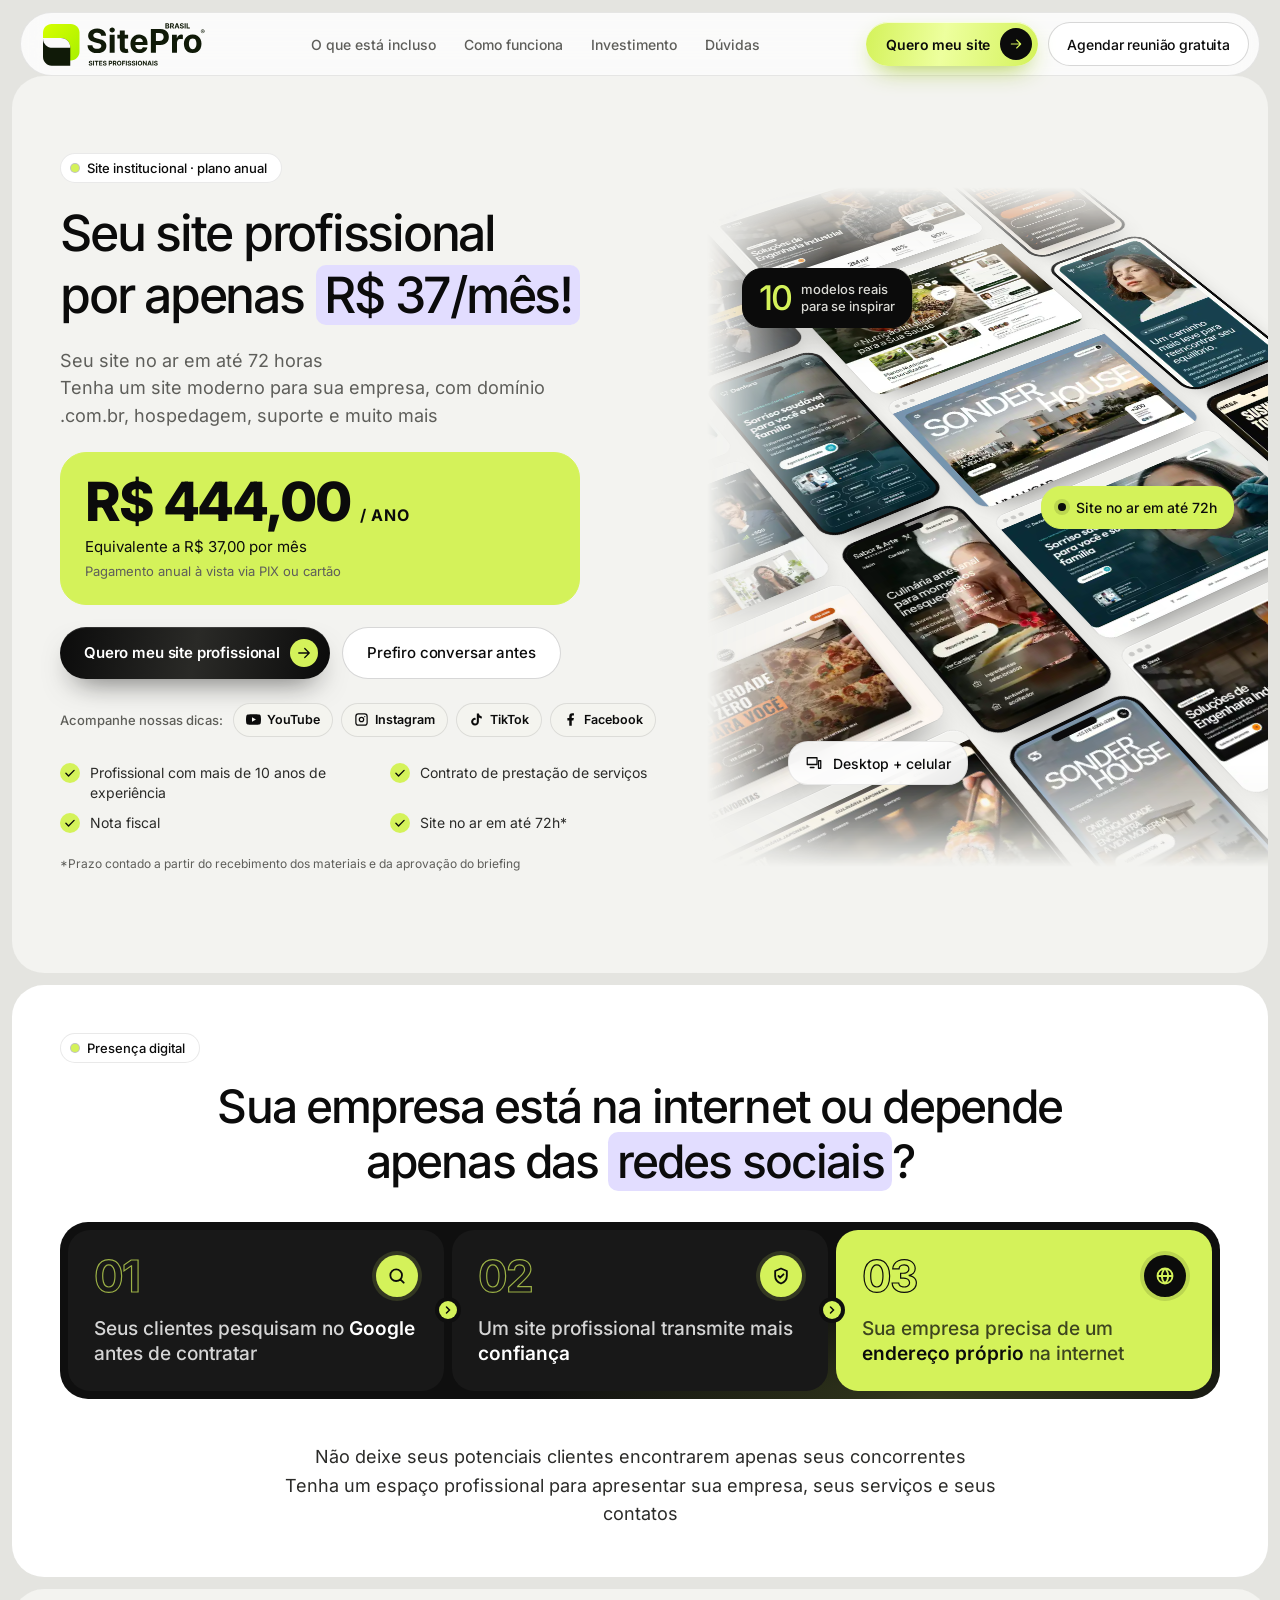
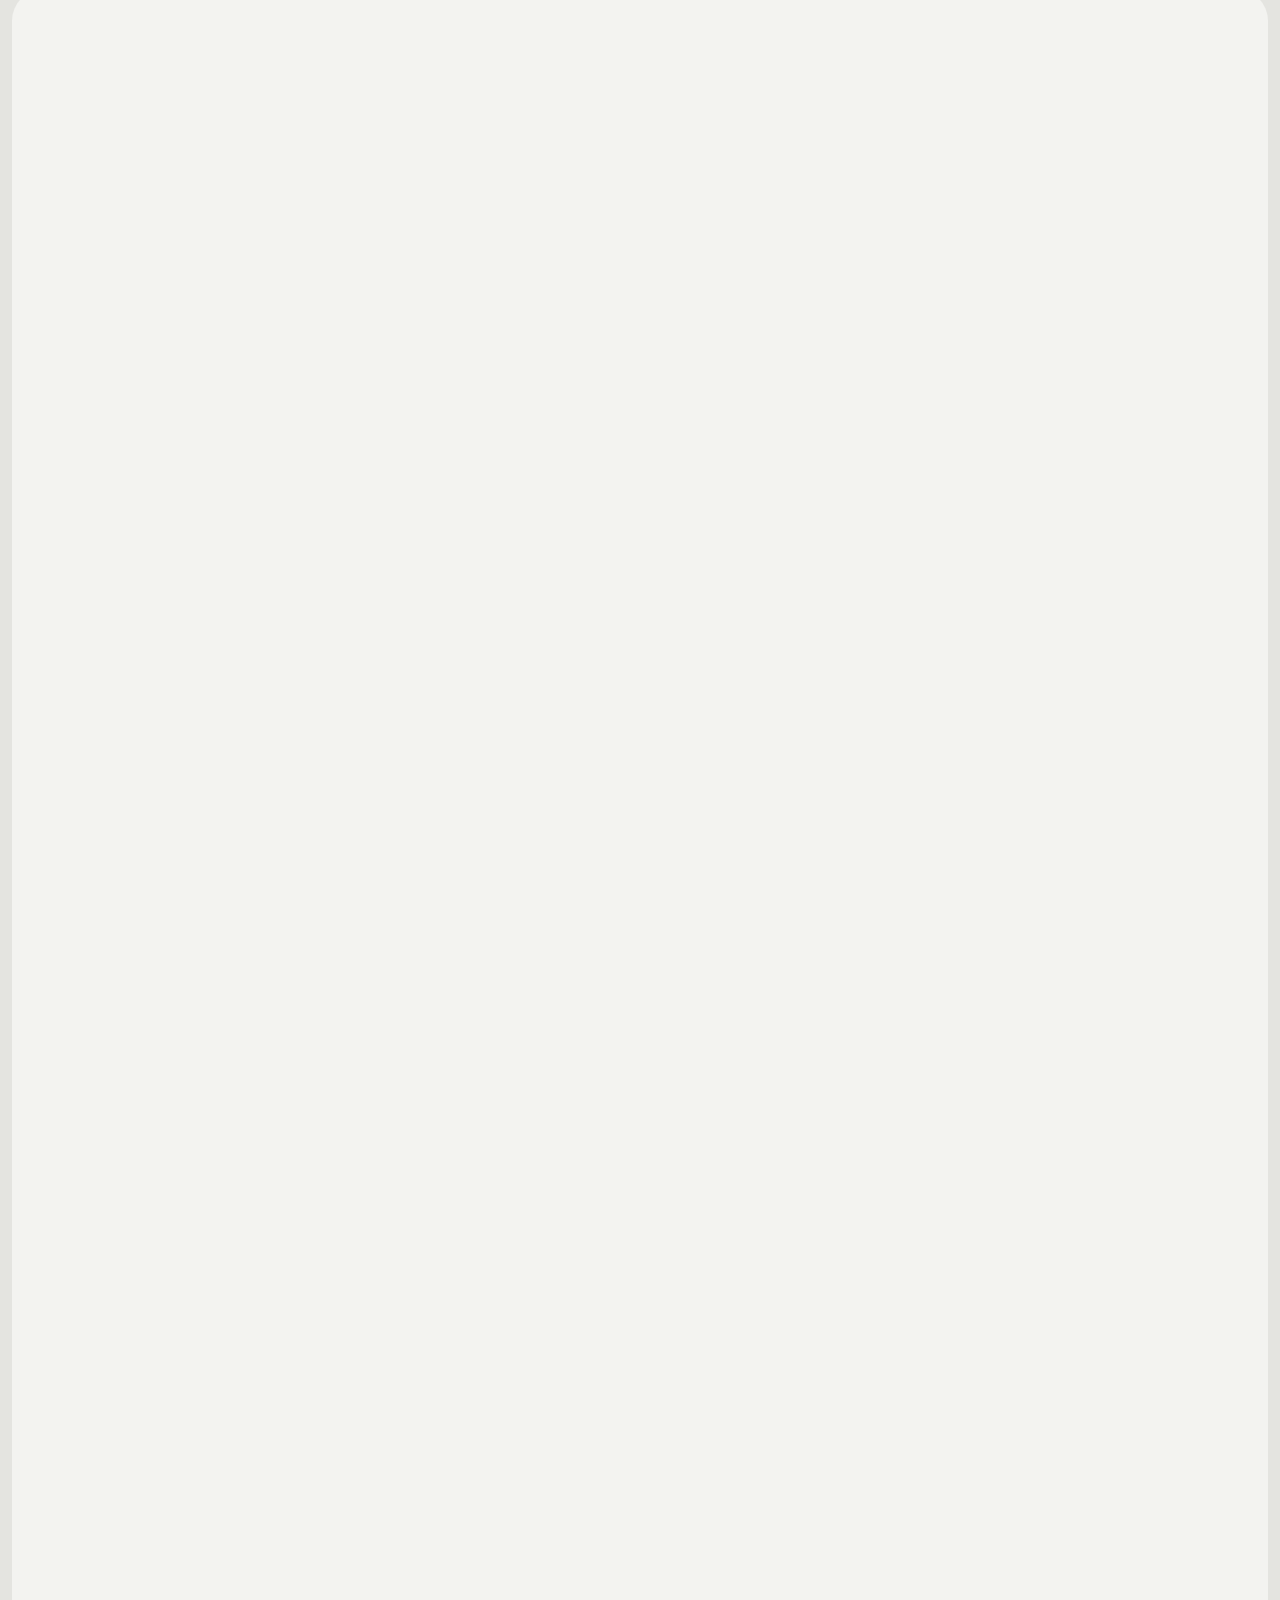
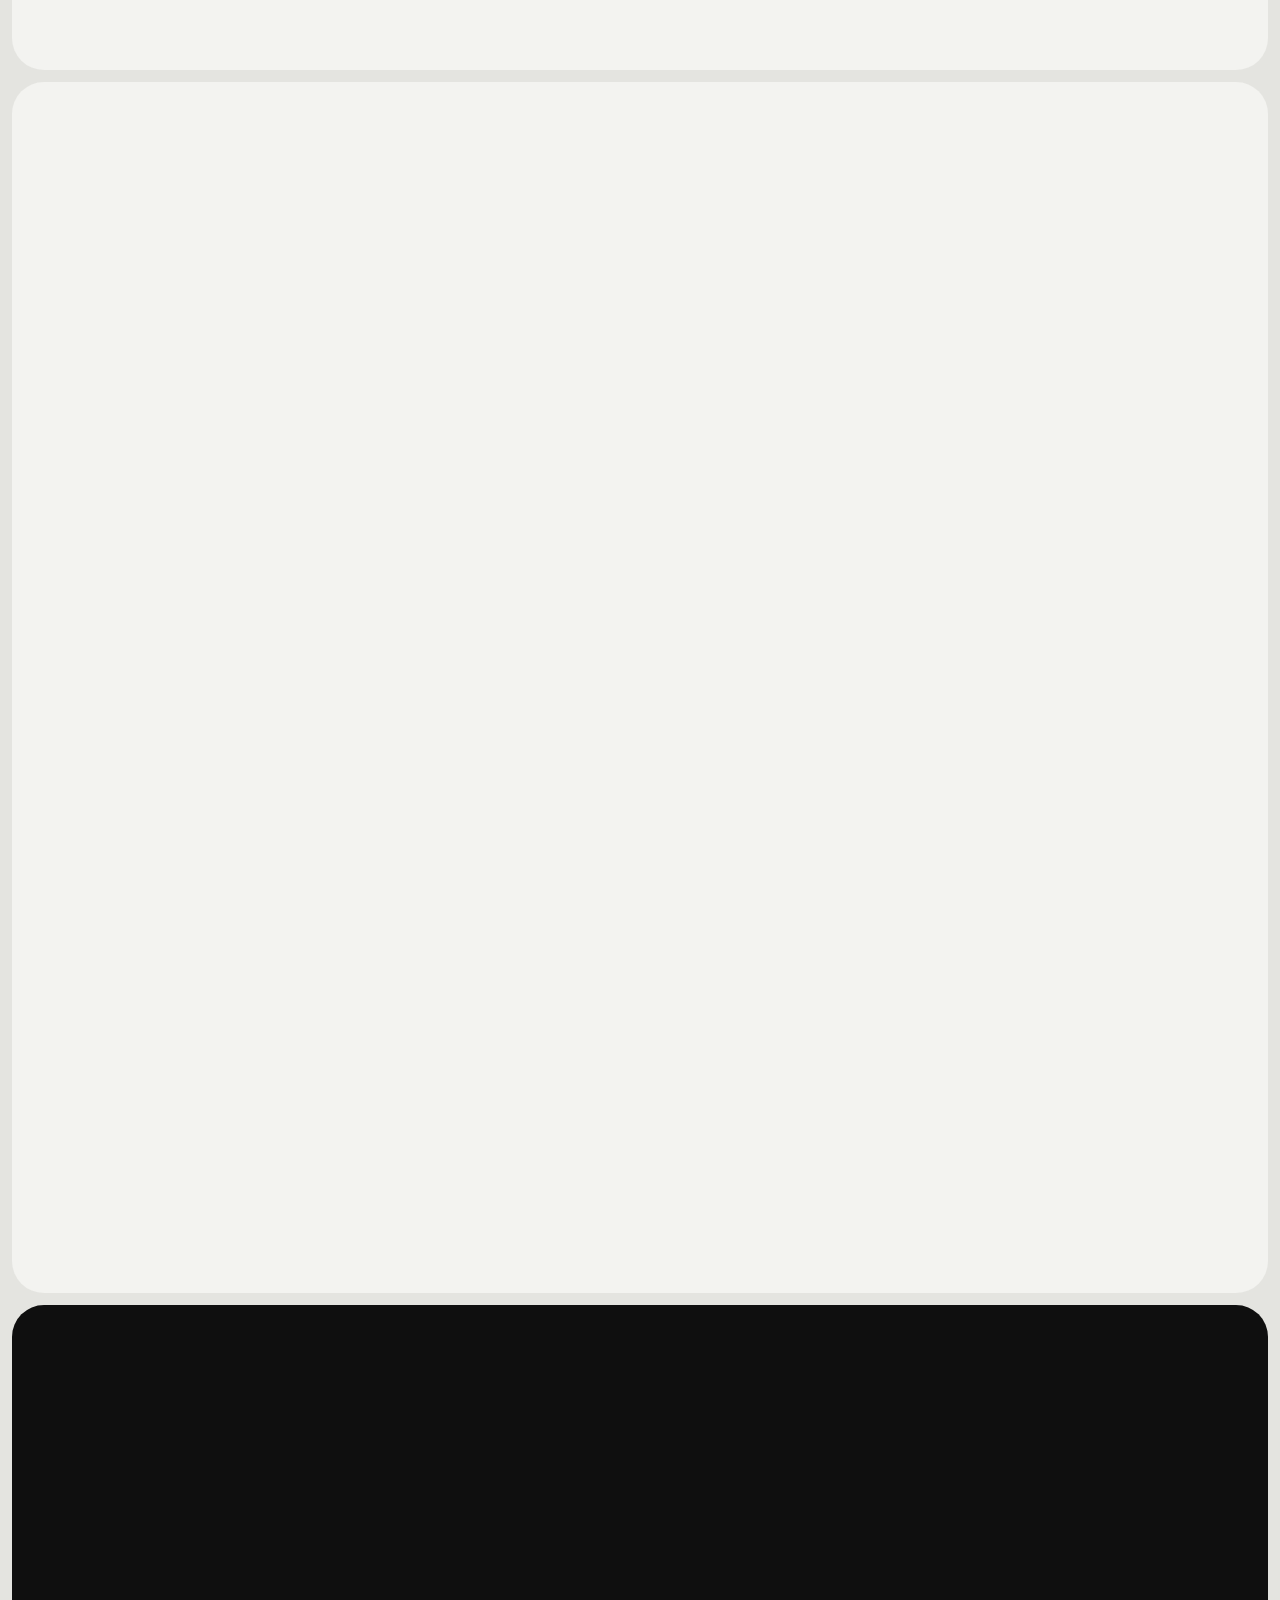
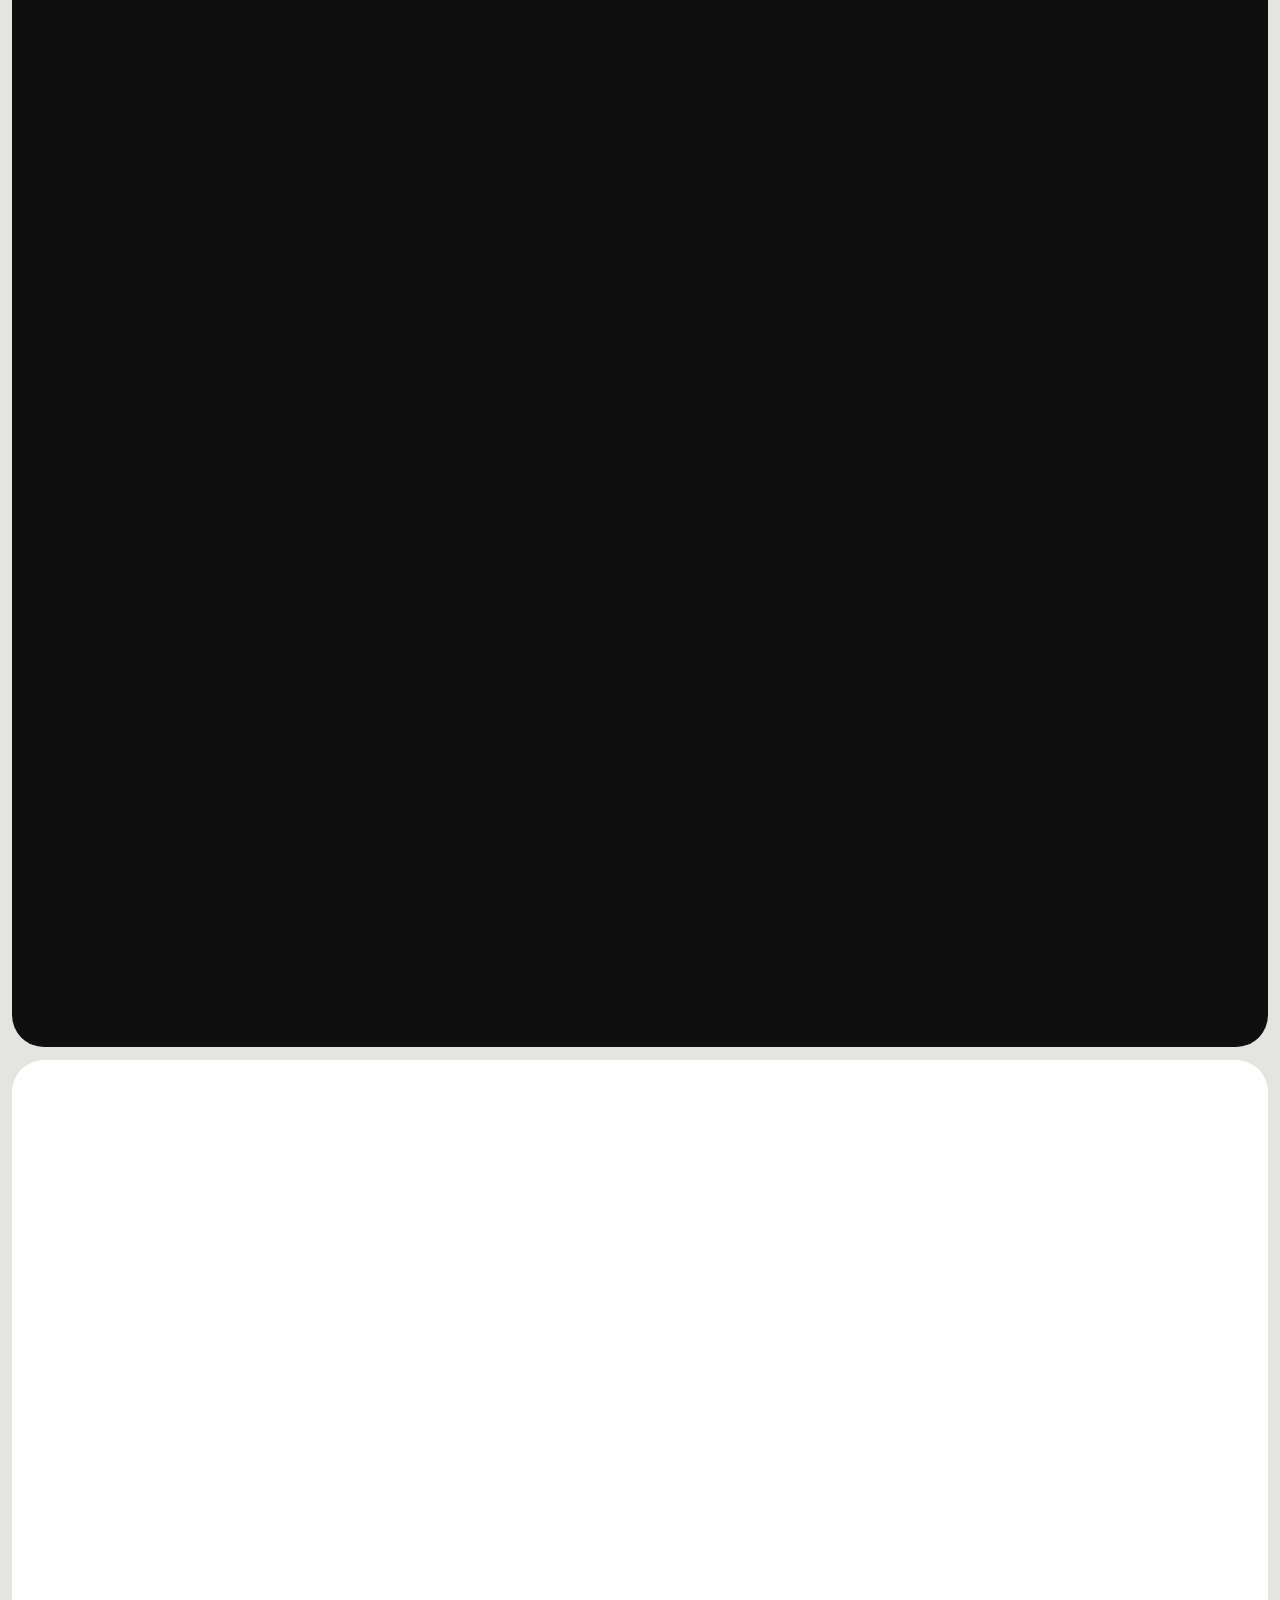
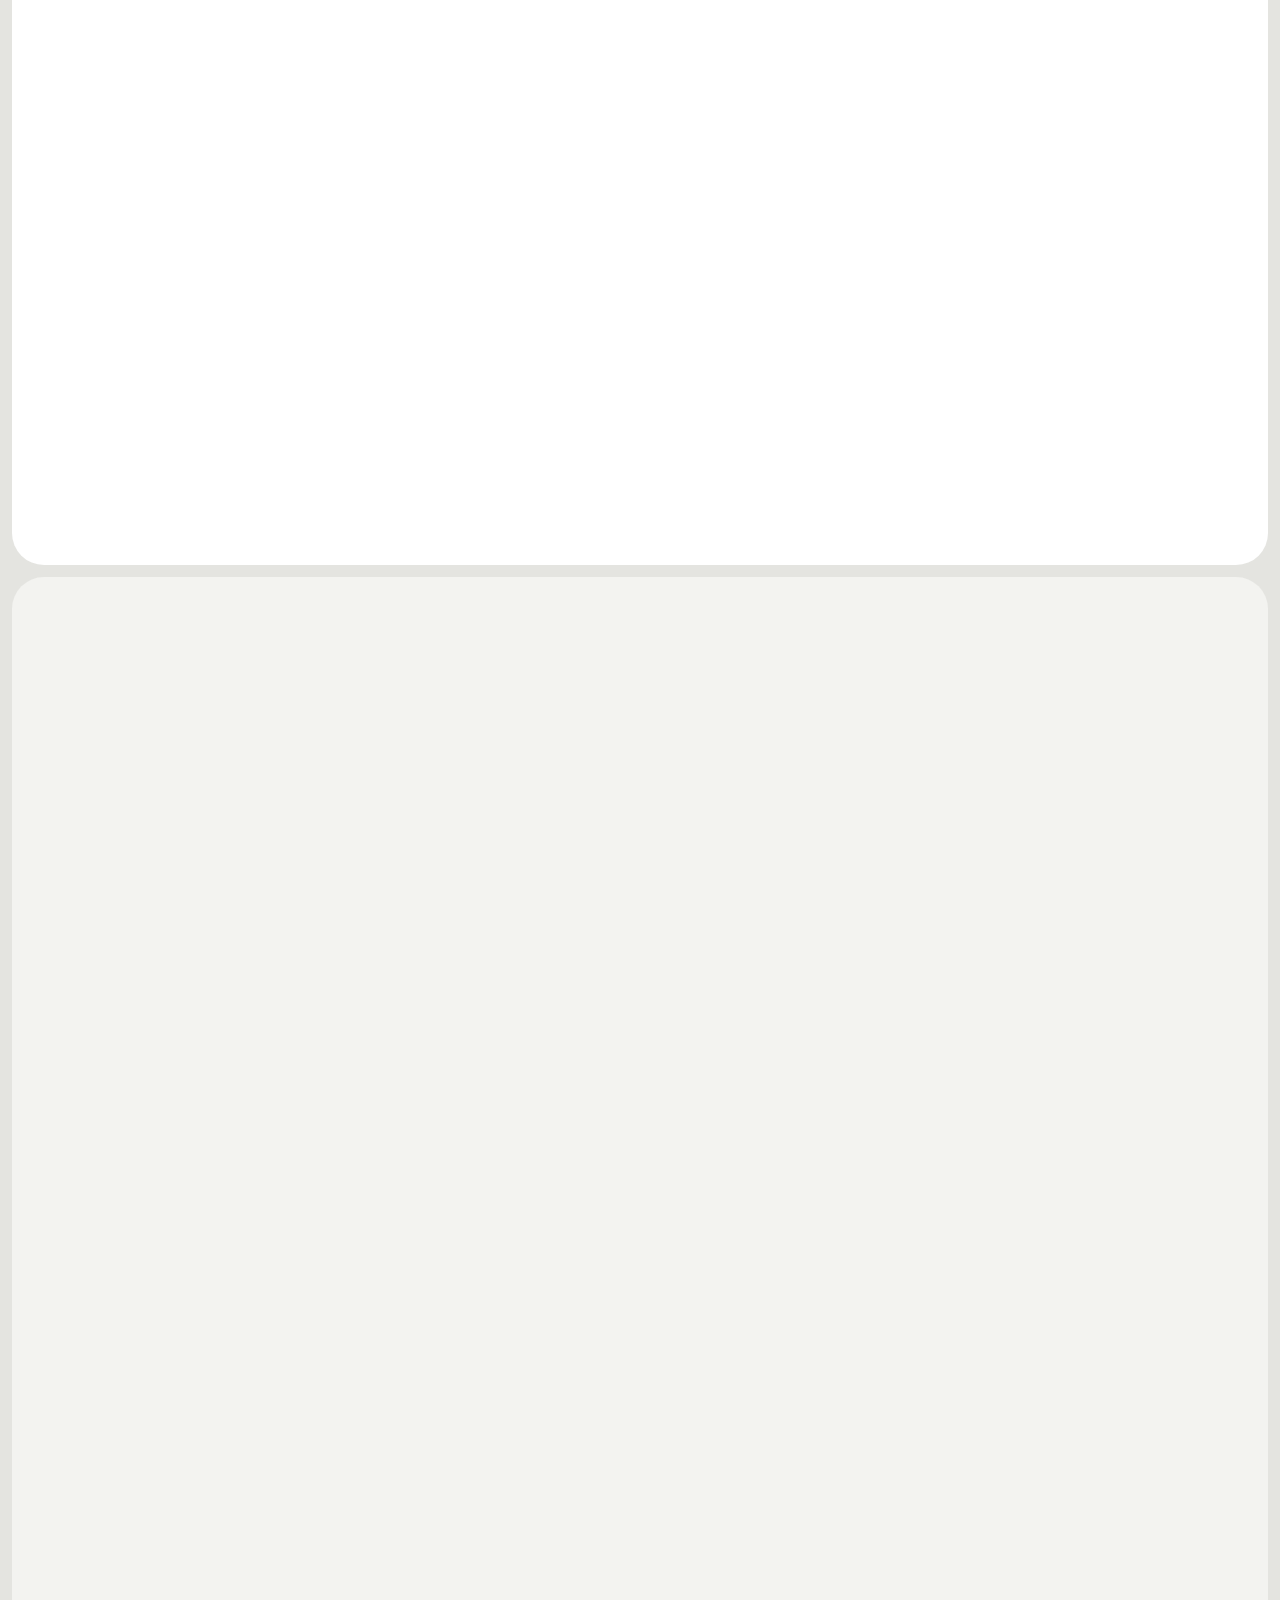
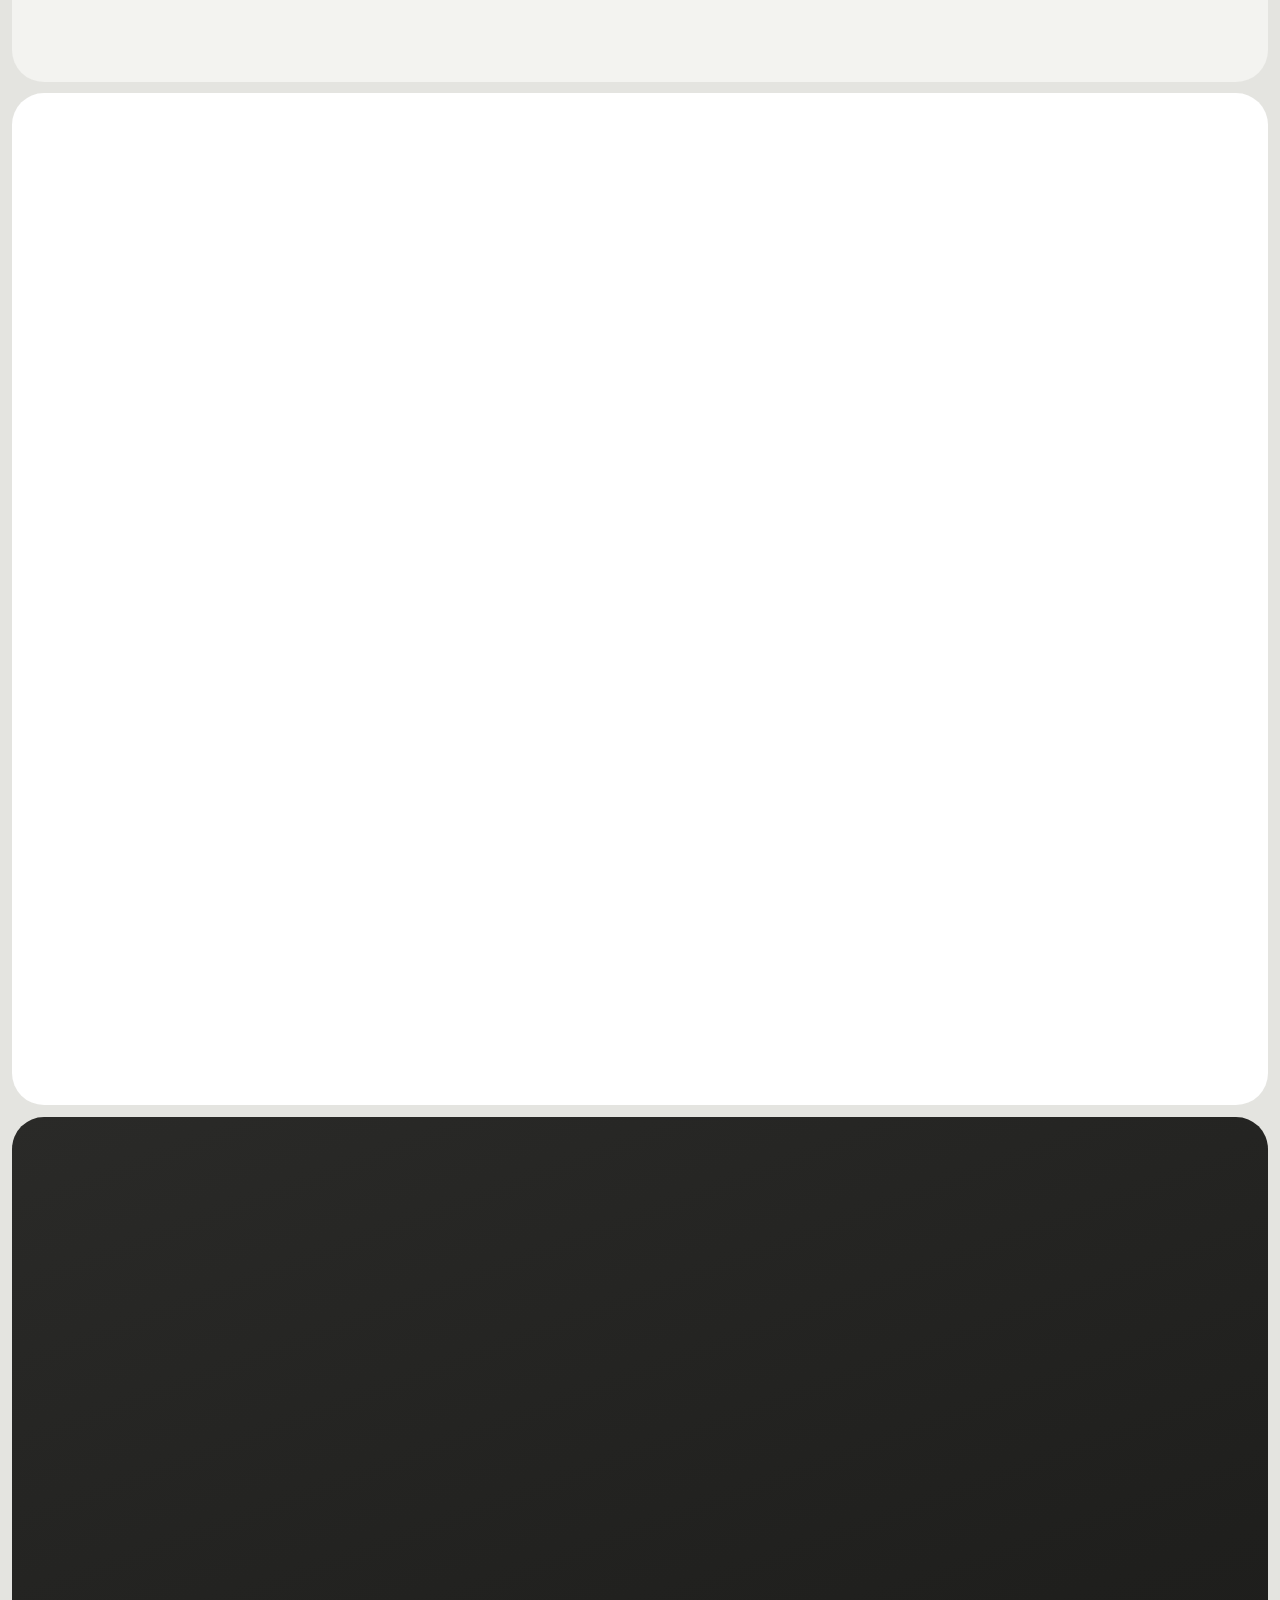
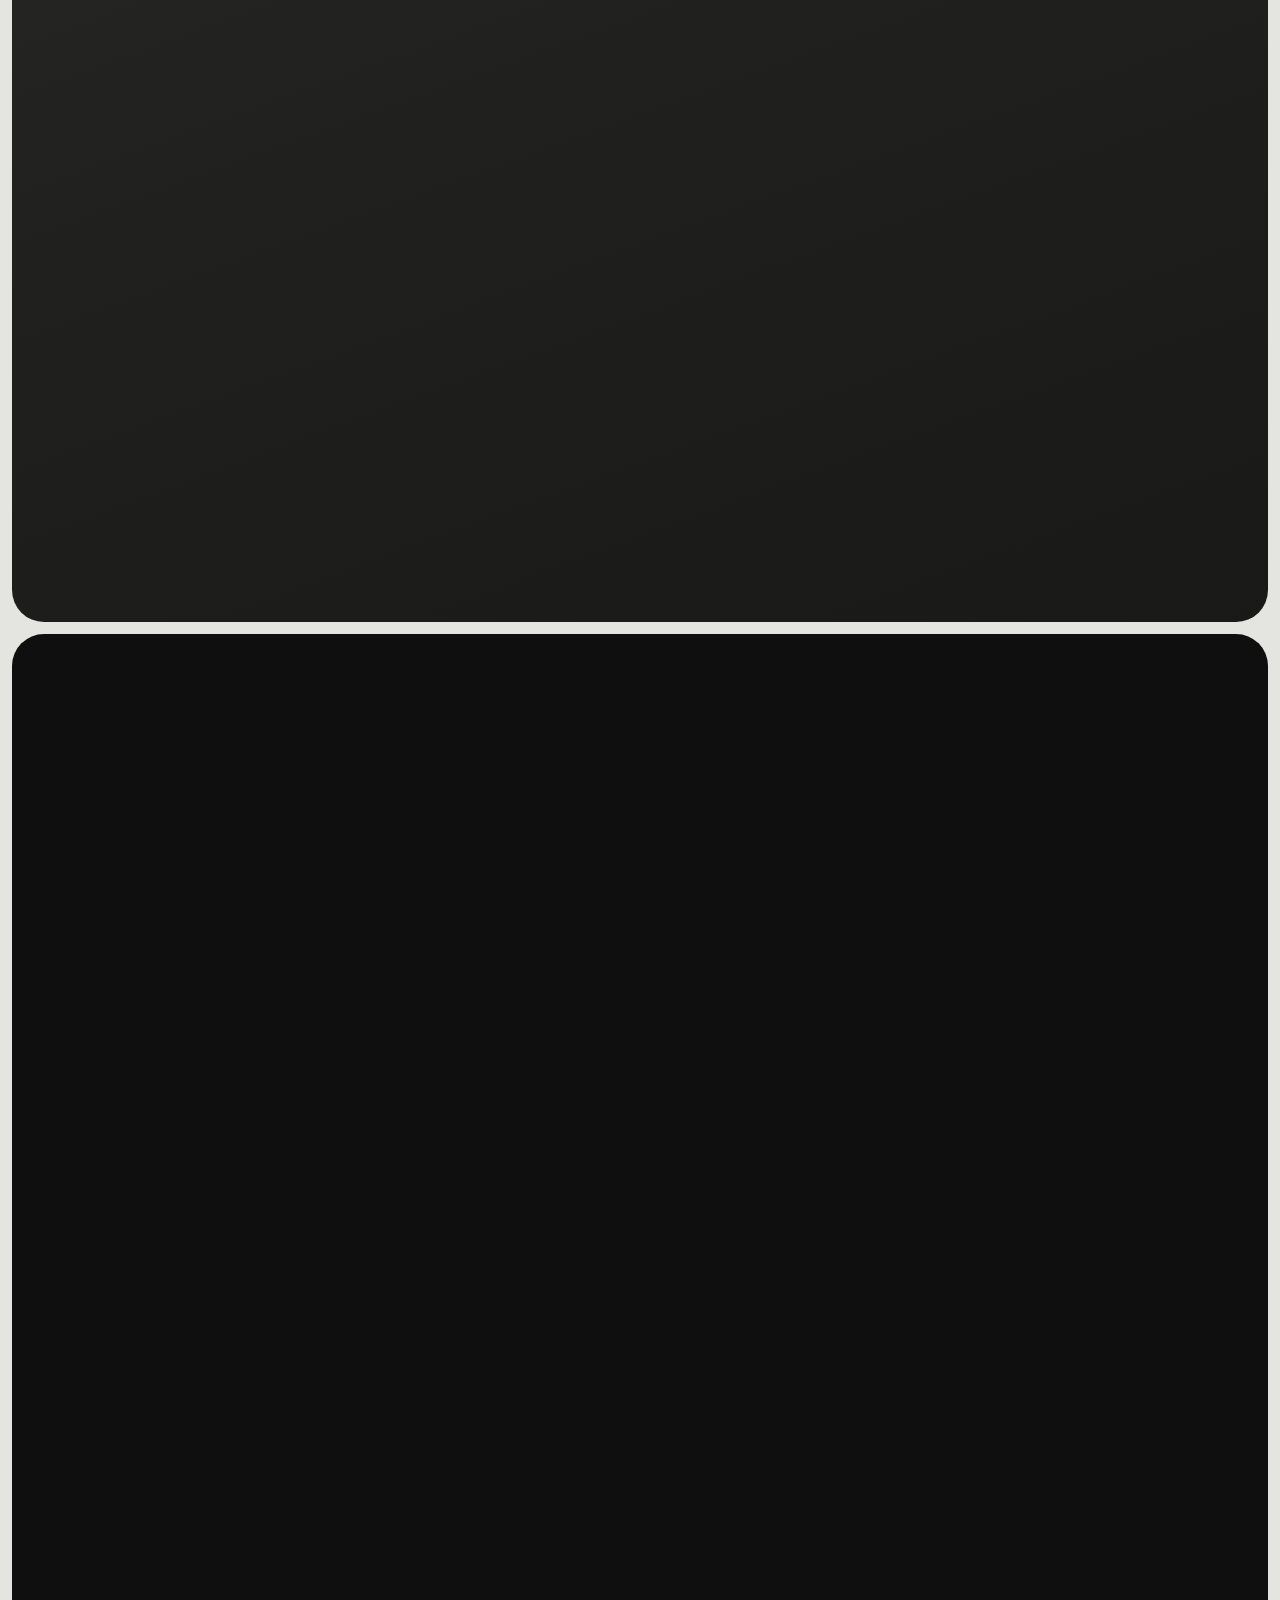
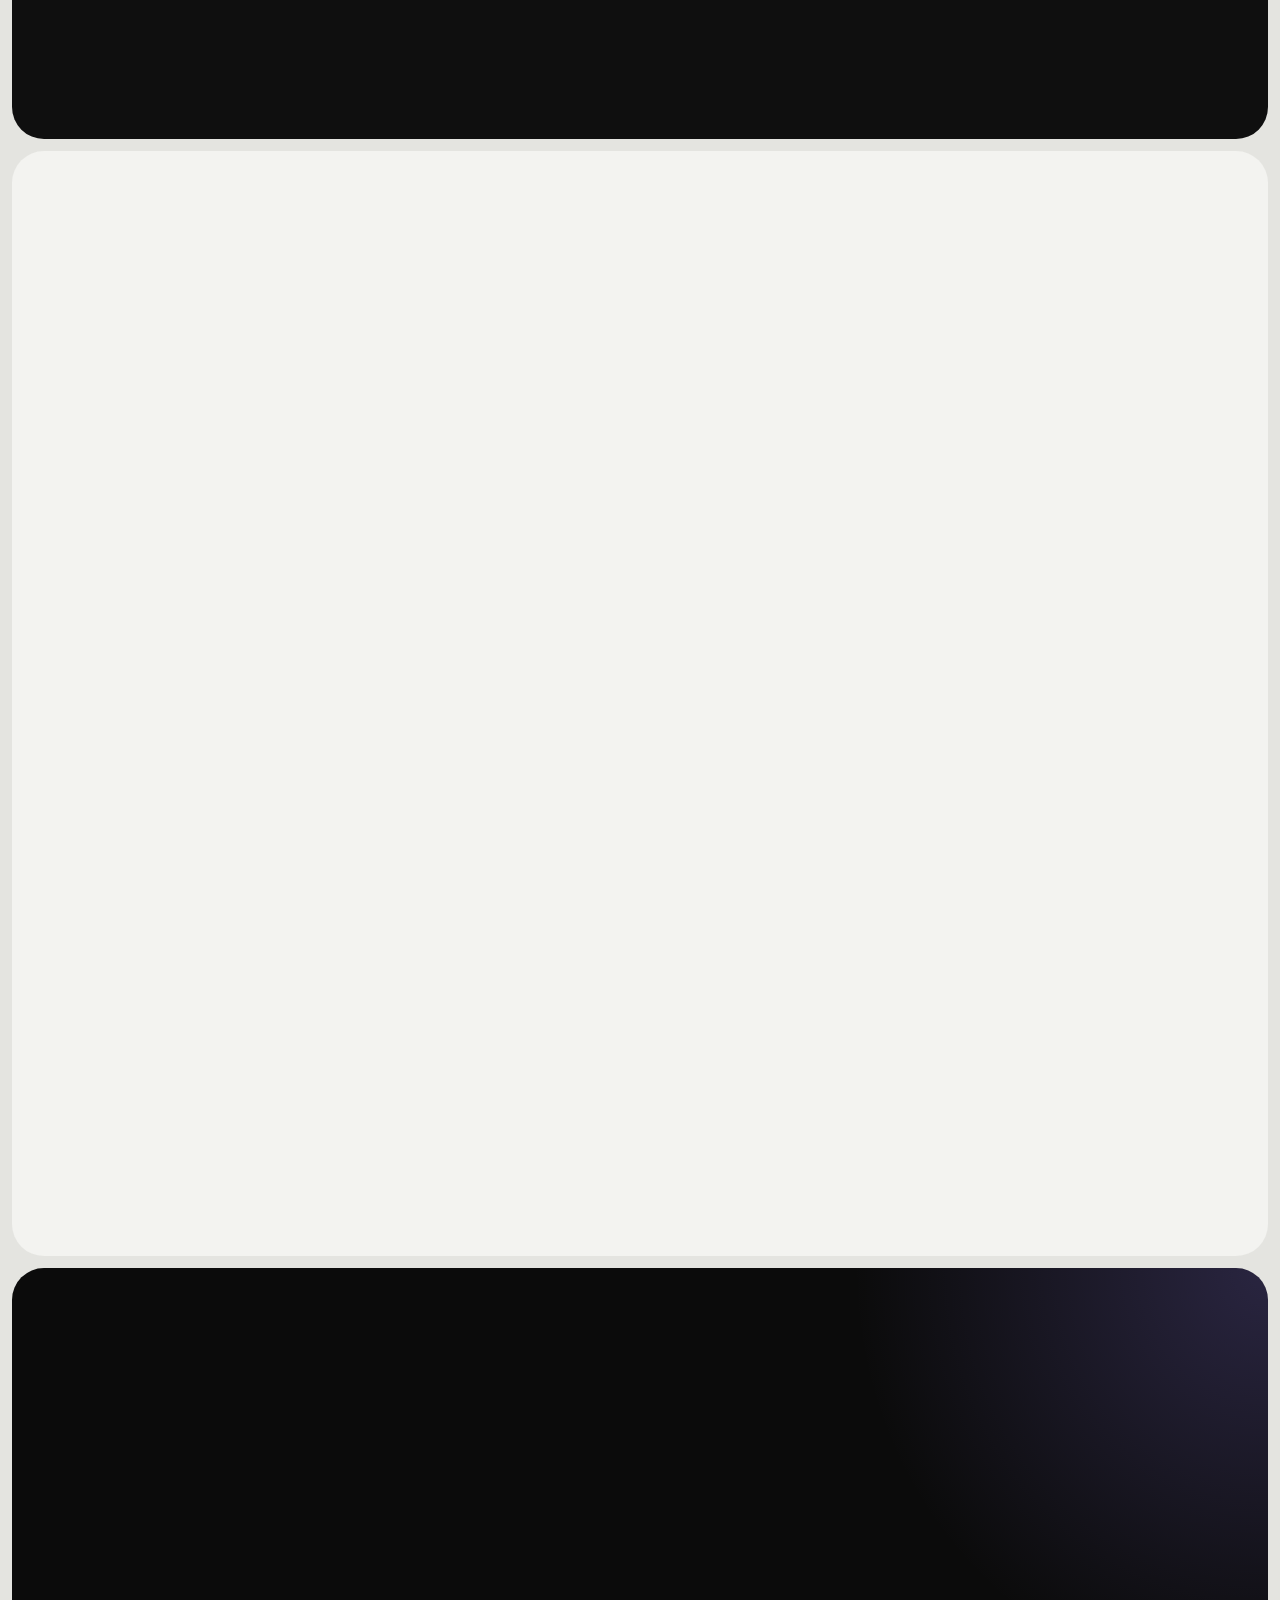
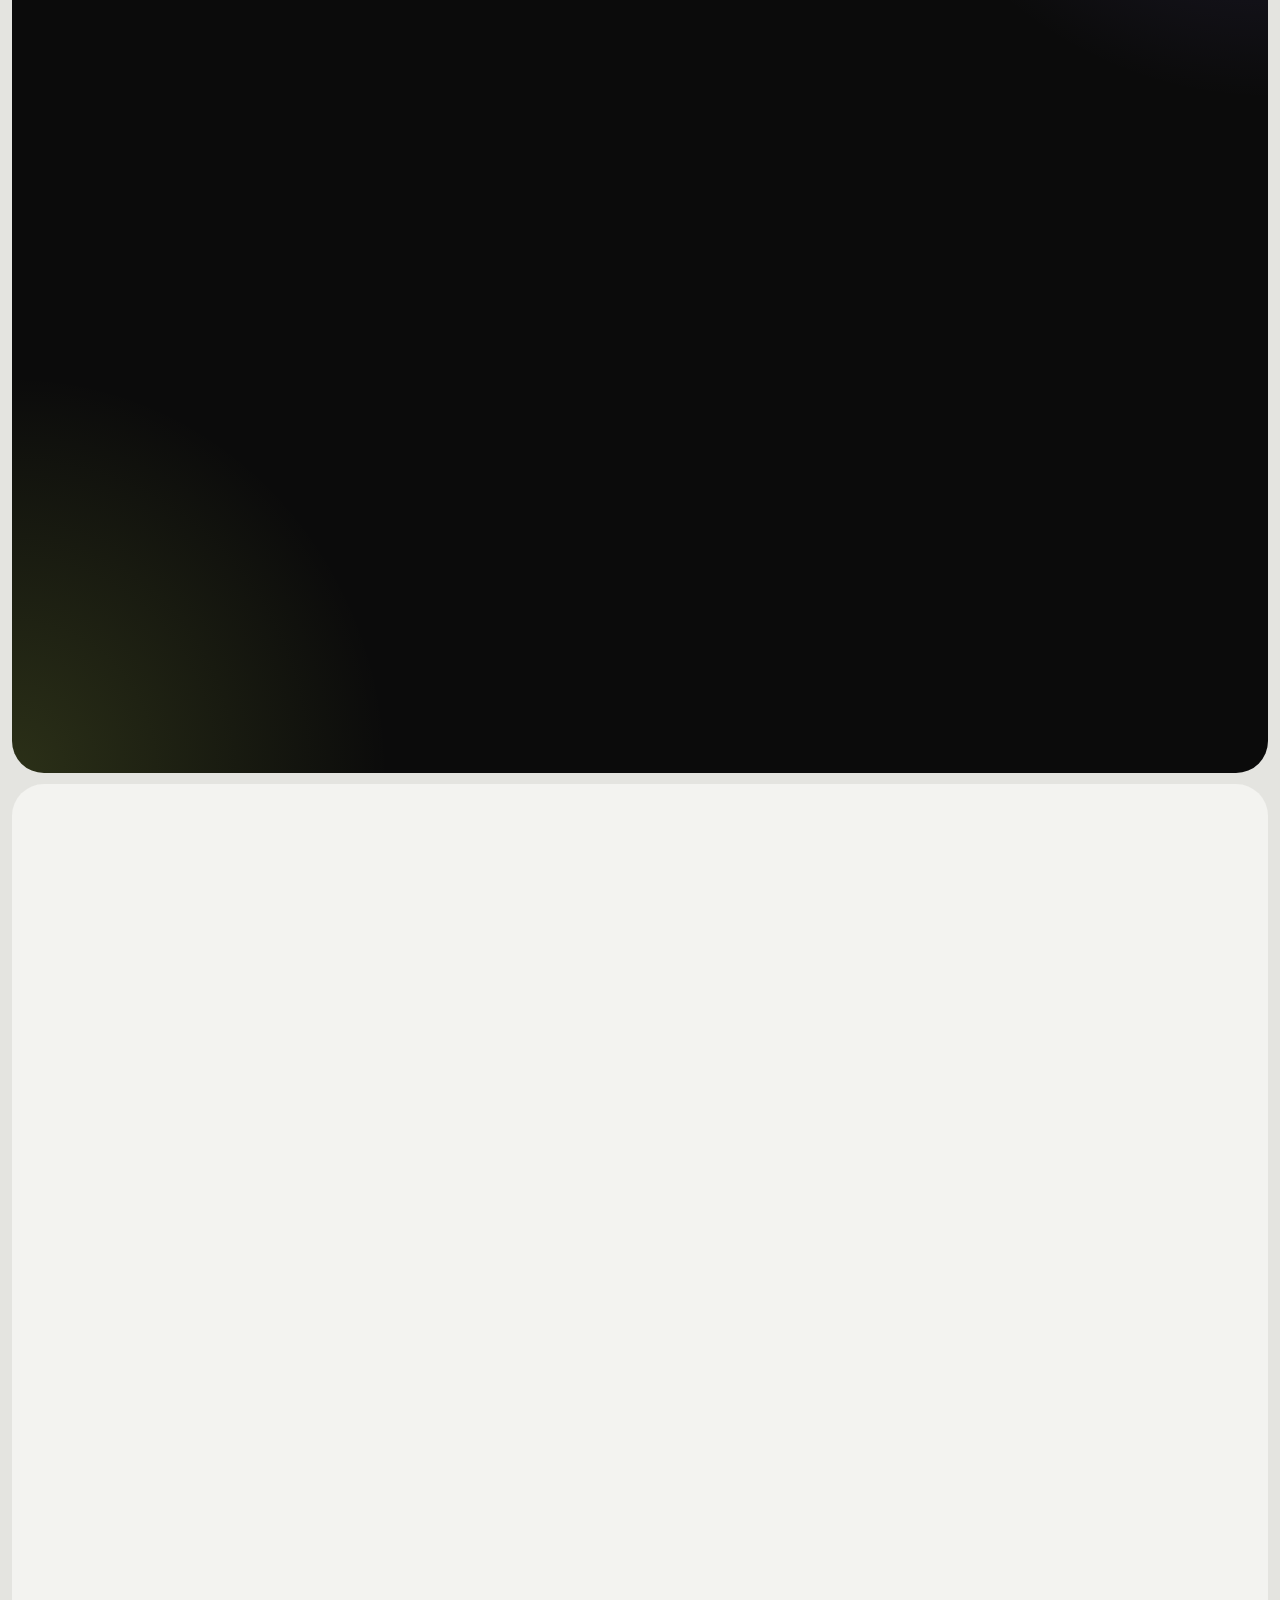
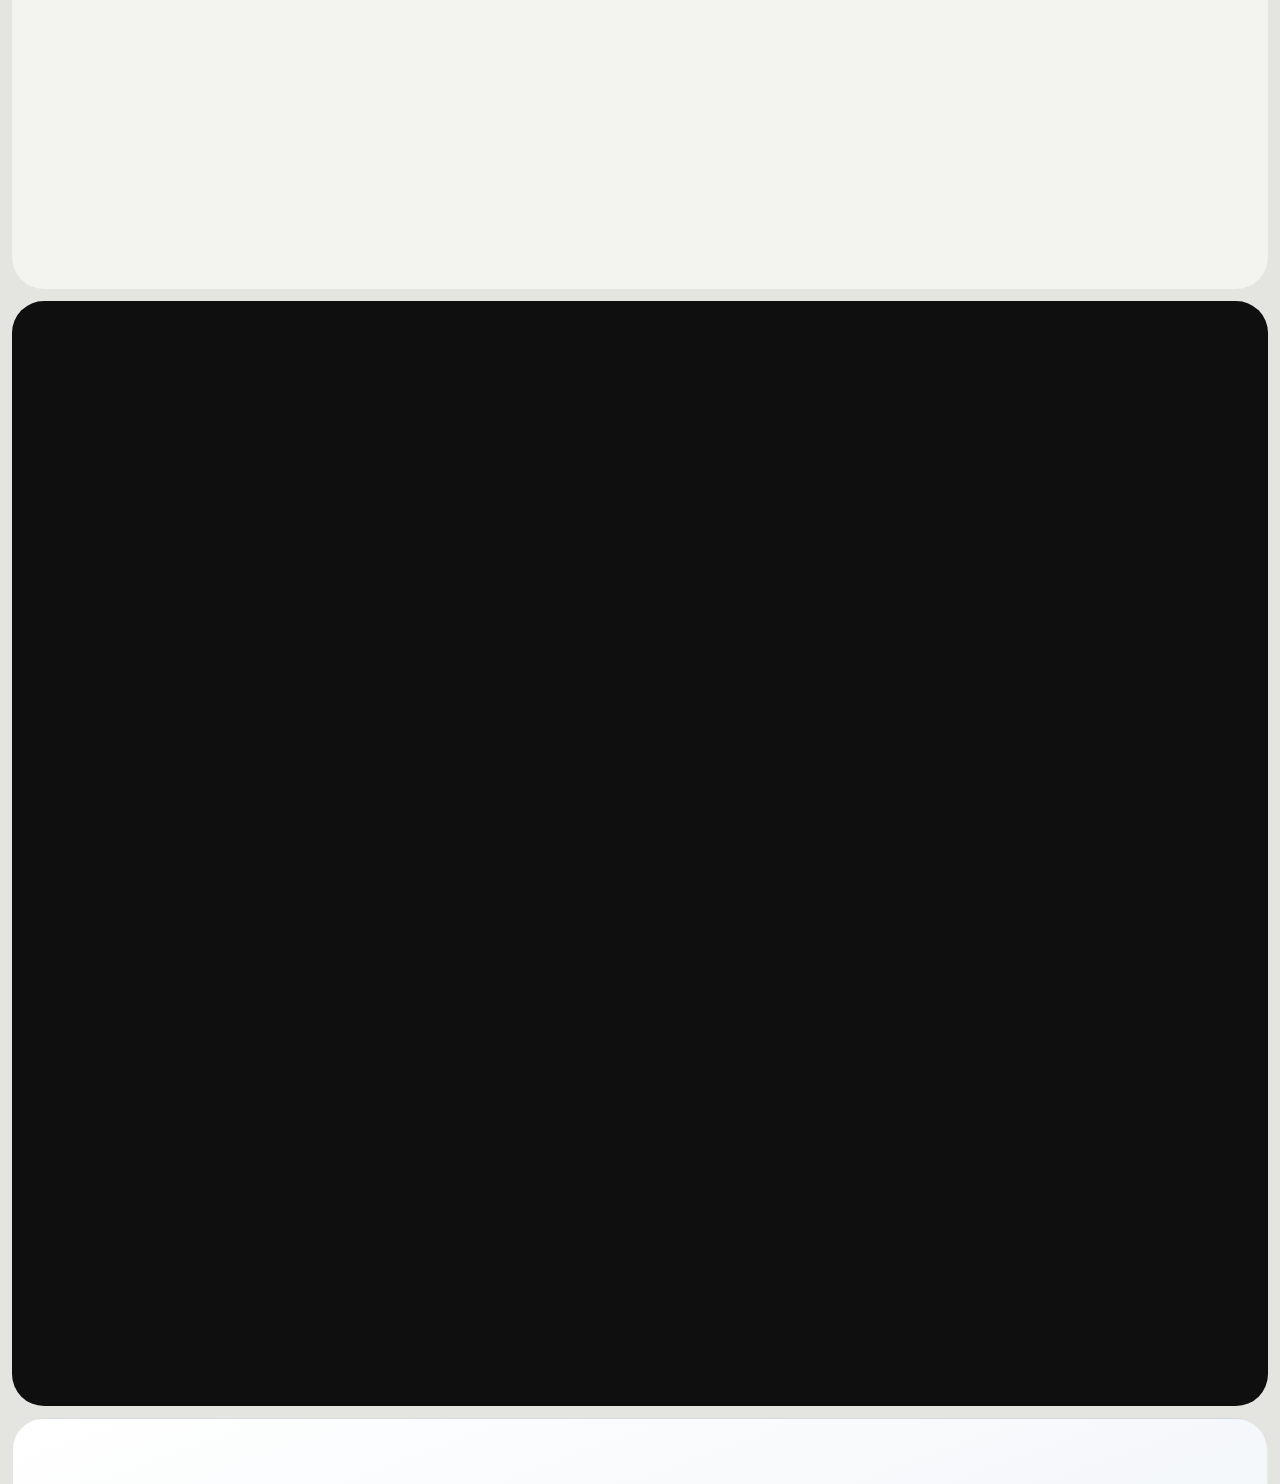
==== index.html @ 07404d9b "Add social media buttons in hero, form confirmation, and footer Co-authored-by: OpenBot <335604065+o" ====
<!DOCTYPE html>
<html lang="pt-BR">
<head>
<meta charset="utf-8">
<meta name="viewport" content="width=device-width, initial-scale=1">
<title>Site profissional por R$ 37/mês, no ar em até 72h | SitePro Brasil</title>
<meta name="description" content="Site institucional moderno com domínio .com.br, hospedagem, e-mail e suporte inclusos. Site no ar em até 72h, por R$ 444/ano (equivale a R$ 37/mês).">
<meta name="robots" content="index, follow, max-image-preview:large, max-snippet:-1">
<meta name="facebook-domain-verification" content="cze01v0lhky1ikq98ef7olm6fln82q" />
<link rel="canonical" href="https://www.siteprobrasil.com.br/">
<meta property="og:url" content="https://www.siteprobrasil.com.br/">
<meta name="theme-color" content="#E4E4E0">
<meta name="format-detection" content="telephone=no">
<meta property="og:type" content="website">
<meta property="og:locale" content="pt_BR">
<meta property="og:site_name" content="SitePro Brasil">
<meta property="og:title" content="Site profissional por R$ 37/mês, no ar em até 72h">
<meta property="og:description" content="Tenha um site profissional para sua empresa com domínio .com.br, hospedagem e suporte inclusos. Site no ar em até 72h, por R$ 444/ano.">
<meta property="og:image" content="https://www.siteprobrasil.com.br/og-sitepro-4.png">
<meta property="og:image:type" content="image/png">
<meta property="og:image:width" content="1200">
<meta property="og:image:height" content="630">
<meta property="og:image:alt" content="SitePro Brasil: site profissional por R$ 37/mês com domínio, hospedagem e suporte">
<meta name="twitter:card" content="summary_large_image">
<meta name="twitter:title" content="Site profissional por R$ 37/mês, no ar em até 72h">
<meta name="twitter:description" content="Tenha um site profissional para sua empresa com domínio .com.br, hospedagem e suporte inclusos. Site no ar em até 72h, por R$ 444/ano.">
<meta name="twitter:image" content="https://www.siteprobrasil.com.br/og-sitepro-4.png">
<link rel="alternate" type="text/markdown" href="llms.txt" title="Resumo para IAs">
<script type="application/ld+json">{"@context":"https://schema.org","@graph":[{"@type":"Organization","@id":"https://www.siteprobrasil.com.br/#org","name":"SitePro Brasil","legalName":"HUHN TECNOLOGIA E AUTOMAÇÃO LTDA","alternateName":"André Huhn – Soluções Digitais","taxID":"68.426.644/0001-80","address":{"@type":"PostalAddress","streetAddress":"Av. Paulista, 1636 — Bela Vista","addressLocality":"São Paulo","addressRegion":"SP","addressCountry":"BR"},"description":"Agência que cria sites institucionais profissionais para pequenas e médias empresas no Brasil, com domínio, hospedagem e suporte inclusos.","areaServed":{"@type":"Country","name":"Brasil"},"contactPoint":{"@type":"ContactPoint","email":"sac@andrehuhn.com.br","contactType":"sales","availableLanguage":"Portuguese"},"url":"https://www.siteprobrasil.com.br/","logo":"https://www.siteprobrasil.com.br/og-sitepro-4.png"},{"@type":"WebPage","@id":"https://www.siteprobrasil.com.br/#webpage","name":"Site profissional por R$ 37/mês, no ar em até 72h | SitePro Brasil","description":"Site institucional moderno com domínio .com.br, hospedagem, e-mail e suporte inclusos. Site no ar em até 72h, por R$ 444/ano (equivale a R$ 37/mês).","inLanguage":"pt-BR","about":{"@id":"https://www.siteprobrasil.com.br/#servico"},"publisher":{"@id":"https://www.siteprobrasil.com.br/#org"},"url":"https://www.siteprobrasil.com.br/"},{"@type":"Service","@id":"https://www.siteprobrasil.com.br/#servico","name":"Site institucional profissional — plano anual","serviceType":"Criação de site institucional","provider":{"@id":"https://www.siteprobrasil.com.br/#org"},"areaServed":{"@type":"Country","name":"Brasil"},"description":"Site institucional moderno e responsivo, domínio .com.br, hospedagem anual, uma caixa de e-mail profissional, certificado SSL, configuração inicial de SEO, formulário de contato, integração com WhatsApp e redes sociais, suporte durante a vigência do plano, contrato e nota fiscal. Site no ar em até 72 horas.","offers":{"@type":"Offer","price":"444.00","priceCurrency":"BRL","availability":"https://schema.org/InStock","priceSpecification":{"@type":"UnitPriceSpecification","price":"444.00","priceCurrency":"BRL","referenceQuantity":{"@type":"QuantitativeValue","value":1,"unitCode":"ANN"}},"seller":{"@id":"https://www.siteprobrasil.com.br/#org"}},"url":"https://www.siteprobrasil.com.br/"},{"@type":"FAQPage","@id":"https://www.siteprobrasil.com.br/#faq","mainEntity":[{"@type":"Question","name":"Como funciona o processo de contratação?","acceptedAnswer":{"@type":"Answer","text":"O processo começa com uma reunião para entender as necessidades do seu negócio. Após o alinhamento, formalizamos a contratação e o pagamento."}},{"@type":"Question","name":"Quais são as formas de pagamento?","acceptedAnswer":{"@type":"Answer","text":"O valor anual é pago à vista, via PIX ou cartão."}},{"@type":"Question","name":"O que está incluso no plano de R$ 444 por ano?","acceptedAnswer":{"@type":"Answer","text":"Site institucional moderno e responsivo, domínio .com.br, hospedagem anual, uma caixa de e-mail profissional, certificado SSL, configuração inicial de SEO, formulário de contato, integração com WhatsApp e redes sociais, suporte durante a vigência do plano, contrato, nota fiscal e bônus de 10 posts para Instagram ou Facebook."}},{"@type":"Question","name":"O valor de R$ 37 é uma mensalidade?","acceptedAnswer":{"@type":"Answer","text":"Não. O plano é anual, no valor de R$ 444,00, e R$ 37,00 é apenas o equivalente mensal desse valor."}},{"@type":"Question","name":"Como funciona a comunicação com o cliente?","acceptedAnswer":{"@type":"Answer","text":"Após a contratação, criamos um grupo exclusivo no WhatsApp para centralizar a comunicação, compartilhar informações e acompanhar o andamento do projeto."}},{"@type":"Question","name":"Quais materiais preciso enviar?","acceptedAnswer":{"@type":"Answer","text":"Após a contratação, solicitamos os materiais necessários e realizamos um briefing para compreender os objetivos, as referências e as expectativas do projeto."}},{"@type":"Question","name":"Como funciona o desenvolvimento?","acceptedAnswer":{"@type":"Answer","text":"Com o briefing preenchido e os materiais recebidos, iniciamos o desenvolvimento conforme o escopo aprovado."}},{"@type":"Question","name":"Em quanto tempo meu site fica pronto?","acceptedAnswer":{"@type":"Answer","text":"Em até 72 horas seu site está publicado e 100% funcionando, com todos os recursos e funcionalidades combinados no ar. O prazo conta a partir do recebimento dos materiais e da aprovação do briefing."}},{"@type":"Question","name":"Quais são os dias e horários de atendimento?","acceptedAnswer":{"@type":"Answer","text":"De segunda a sexta-feira, das 10h às 20h, com intervalo das 13h às 14h."}},{"@type":"Question","name":"O domínio .com.br está incluso?","acceptedAnswer":{"@type":"Answer","text":"Sim, o domínio .com.br está incluso durante a vigência do plano."}},{"@type":"Question","name":"A hospedagem está inclusa?","acceptedAnswer":{"@type":"Answer","text":"Sim, a hospedagem do site está inclusa por um ano, durante a vigência do plano."}},{"@type":"Question","name":"Terei um e-mail profissional?","acceptedAnswer":{"@type":"Answer","text":"Sim, o plano inclui uma caixa de e-mail profissional."}},{"@type":"Question","name":"Meu site vai funcionar bem no celular?","acceptedAnswer":{"@type":"Answer","text":"Sim, todos os sites são desenvolvidos com design responsivo, adaptado para celulares, tablets e computadores."}},{"@type":"Question","name":"Meu site vai aparecer no Google?","acceptedAnswer":{"@type":"Answer","text":"O plano inclui a configuração inicial de SEO para Google, que prepara o site para ser encontrado nas buscas. A posição nos resultados depende de diversos fatores e não pode ser garantida."}},{"@type":"Question","name":"Posso escolher um dos modelos apresentados?","acceptedAnswer":{"@type":"Answer","text":"Os modelos são referências visuais para você escolher o estilo que mais combina com o seu negócio. Seu site é desenvolvido com as informações e a identidade visual da sua empresa."}},{"@type":"Question","name":"O suporte está incluso?","acceptedAnswer":{"@type":"Answer","text":"Sim, o suporte está incluso durante a vigência do plano. Para solicitar atendimento, use o botão Falar com a equipe e escolha a opção Já sou cliente."}},{"@type":"Question","name":"Posso pedir funcionalidades personalizadas?","acceptedAnswer":{"@type":"Answer","text":"O plano de R$ 444,00 por ano é padronizado e inclui os itens descritos nesta página. Funcionalidades que não estão previstas no plano não fazem parte da contratação."}},{"@type":"Question","name":"Como funciona a renovação?","acceptedAnswer":{"@type":"Answer","text":"Ao final de cada ano, você pode renovar o plano com 20% de desconto sobre o valor vigente."}},{"@type":"Question","name":"Recebo contrato e nota fiscal?","acceptedAnswer":{"@type":"Answer","text":"Sim, toda contratação inclui contrato de prestação de serviços e emissão de nota fiscal."}},{"@type":"Question","name":"Como falo com a equipe pelo WhatsApp?","acceptedAnswer":{"@type":"Answer","text":"Preencha o formulário de atendimento do site e seguimos com você pelo WhatsApp, com seus dados já em mãos. Clientes usam o atendimento Já sou cliente."}}]}]}</script>
<link rel="preload" href="logo.svg" as="image" type="image/svg+xml">
<link rel="preload" href="inter-latin.woff2" as="font" type="font/woff2" crossorigin>
<style>
@font-face{font-family:"Inter";font-style:normal;font-weight:400 800;font-display:swap;src:url("inter-latin.woff2") format("woff2")}
[hidden]{display:none!important}
:root{--bg:#E4E4E0;--panel:#FFFFFF;--soft:#F3F3F0;--ink:#0B0B0B;--mut:#5E5E5A;--line:rgba(11,11,11,.09);--lime:#D4F25A;--lime-d:#C3E445;--lav:#E2DDFF;--dark:#0F0F0F}
body{margin:0;background:var(--bg)}
*{box-sizing:border-box}
html{scroll-behavior:smooth}
a{color:inherit}a:hover{color:inherit}
.lp{font-family:'Inter',system-ui,-apple-system,sans-serif;color:var(--ink);background:var(--bg);-webkit-font-smoothing:antialiased;overflow-x:clip;padding-bottom:12px}
.lp>.sec{margin:0 12px 12px;border-radius:32px;overflow:hidden;background:var(--soft)}
.lp>.sec.white{background:var(--panel)}
.wrap{max-width:1240px;margin:0 auto;padding:0 clamp(16px,4vw,40px);position:relative;z-index:2}
.sec{position:relative;padding:clamp(64px,8vw,110px) 0;scroll-margin-top:84px}
.h-hero{font-size:clamp(38px,4.8vw,66px);font-weight:500;letter-spacing:-.045em;line-height:1.02;margin:0}
.h-sec{font-size:clamp(30px,3.6vw,50px);font-weight:500;letter-spacing:-.04em;line-height:1.05;margin:0}
.h3{font-size:18px;font-weight:500;letter-spacing:-.02em;margin:0;line-height:1.3}
.mut{color:var(--mut)}
.hl,.tq{background:var(--lav);color:inherit;border-radius:.24em;padding:0 .14em;-webkit-box-decoration-break:clone;box-decoration-break:clone}
.eyebrow{display:inline-flex;align-items:center;gap:8px;align-self:flex-start;font-size:13px;font-weight:500;color:var(--ink);background:var(--panel);border:1px solid var(--line);border-radius:999px;padding:6px 14px 6px 10px}
.eyebrow:before{content:"";width:8px;height:8px;border-radius:50%;background:var(--lime);box-shadow:0 0 0 1px rgba(11,11,11,.25)}
.card{background:var(--panel);border:1px solid var(--line);border-radius:26px;position:relative;overflow:hidden;transition:transform .45s cubic-bezier(.2,.7,.2,1)}
.card:hover{transform:translateY(-3px)}
.card.dk{background:var(--dark);color:#fff;border-color:var(--dark)}
.card.dk .icb{background:rgba(255,255,255,.08);color:var(--lime);border-color:rgba(255,255,255,.12)}
.pill{display:inline-flex;align-items:center;gap:6px;border-radius:999px;padding:6px 13px;font-size:12px;font-weight:500;line-height:1.2;white-space:nowrap}
.ic{width:20px;height:20px;fill:none;stroke:currentColor;stroke-width:1.7;stroke-linecap:round;stroke-linejoin:round;display:block;flex:none}
.icb{width:46px;height:46px;border-radius:50%;display:inline-flex;align-items:center;justify-content:center;background:var(--soft);color:var(--ink);border:1px solid var(--line);flex:none}
.num{width:30px;height:30px;border-radius:50%;display:inline-flex;align-items:center;justify-content:center;font-size:13px;font-weight:600;flex:none}
.btn{display:inline-flex;align-items:center;justify-content:center;gap:10px;border-radius:999px;padding:0 24px;min-height:52px;font-size:15px;font-weight:500;letter-spacing:-.01em;text-decoration:none;cursor:pointer;border:0;font-family:inherit;transition:transform .25s,background .25s,color .25s;text-align:center}
.btn-p{background:var(--ink);color:#fff}
.btn-p:hover{color:#fff;background:#262626;transform:translateY(-1px)}
.btn-p .ic{background:var(--lime);color:var(--ink);border-radius:50%;padding:5px;width:28px!important;height:28px!important;margin-right:-12px}
.btn-s{background:var(--panel);color:var(--ink);border:1px solid rgba(11,11,11,.16)}
.btn-s:hover{color:var(--ink);border-color:var(--ink)}
.btn-sm{min-height:42px;padding:0 18px;font-size:14px}
.chk{display:flex;gap:10px;align-items:flex-start;font-size:15px;line-height:1.45;color:#2B2B29}
.chk .ic{width:20px;height:20px;padding:3px;border-radius:50%;background:var(--lime);color:var(--ink);stroke-width:2.4;margin-top:0}
.list{list-style:none;margin:0;padding:0;display:flex;flex-direction:column;gap:11px}
.wv{position:absolute;inset:0;width:100%;height:100%;-webkit-mask-image:linear-gradient(180deg,transparent 0%,#000 55%);mask-image:linear-gradient(180deg,transparent 0%,#000 55%)}
.wv path,.wv use{fill:none;stroke:rgba(255,255,255,.16);stroke-width:1.1}
/* logo */
.logo{display:inline-flex;align-items:center;gap:10px;text-decoration:none;color:var(--ink)}
.logo:hover{color:var(--ink)}
.lg-img{display:block;height:46px;width:auto}
.dark-sec .lg-img{height:56px}
@media (max-width:680px){.lg-img{height:40px}.dark-sec .lg-img{height:48px}}
@media (max-width:360px){.lg-img{height:34px}}
.lg-ic{width:36px;height:36px;flex:none}
.lg-mon{fill:none;stroke:var(--ink);stroke-width:2.4;stroke-linecap:round;stroke-linejoin:round}
.lg-dot{fill:var(--lime-d)}
.lg-txt{text-anchor:middle;font-family:Inter,system-ui,sans-serif;font-weight:700;font-size:11px;fill:var(--ink);letter-spacing:.02em}
.lg-w{display:flex;flex-direction:column;line-height:1}
.lg-w b{font-size:14px;font-weight:700;letter-spacing:.02em}
.lg-w small{font-size:8.5px;font-weight:500;letter-spacing:.24em;color:var(--mut);margin-top:4px}
.dark-sec .logo,.dark-sec .logo:hover{color:#fff}
.dark-sec .lg-mon{stroke:#fff}.dark-sec .lg-txt{fill:#fff}.dark-sec .lg-w small{color:#A3A39E}
/* header */
.hdr{position:sticky;top:0;z-index:50;padding:12px 12px 0;pointer-events:none}
.hdr-in{pointer-events:auto;display:flex;align-items:center;justify-content:space-between;gap:20px;min-height:64px;background:rgba(255,255,255,.82);-webkit-backdrop-filter:blur(14px);backdrop-filter:blur(14px);border:1px solid var(--line);border-radius:999px;max-width:1240px;padding:0 10px 0 22px}
.nav-links{display:flex;gap:28px}
.nav-links a{font-size:14px;font-weight:500;color:var(--mut);text-decoration:none;padding:10px 0}
.nav-links a:hover{color:var(--ink)}
.mnav{display:none;position:relative}
.mnav summary{list-style:none;width:44px;height:44px;border-radius:50%;border:1px solid var(--line);display:flex;align-items:center;justify-content:center;cursor:pointer;color:var(--ink);background:#fff}
.mnav summary::-webkit-details-marker{display:none}
.mnav-p{position:absolute;right:0;top:54px;width:240px;background:#fff;border:1px solid var(--line);border-radius:20px;padding:10px;display:flex;flex-direction:column;box-shadow:0 24px 50px -20px rgba(0,0,0,.25)}
.mnav-p a{color:var(--ink);text-decoration:none;padding:12px 12px;border-radius:12px;font-size:15px}
.mnav-p a:hover{background:var(--soft);color:var(--ink)}
.mnav-p a.btn:not(.btn-p){color:#fff}
/* devices */
.lap-lid{background:#1A1A1A;border:1px solid #2A2A2A;border-radius:16px 16px 6px 6px;padding:10px;box-shadow:0 40px 80px -40px rgba(0,0,0,.45)}
.lap-scr{border-radius:7px;overflow:hidden;aspect-ratio:16/10;background:#FFFFFF}
.lap-base{height:13px;margin:0 -7%;background:linear-gradient(180deg,#CFCFCB 0%,#A9A9A5 100%);border-radius:0 0 20px 20px}
.phone{background:#1A1A1A;border:1px solid #2A2A2A;border-radius:26px;padding:7px;box-shadow:0 30px 60px -30px rgba(0,0,0,.5)}
.phone-scr{border-radius:20px;overflow:hidden;aspect-ratio:9/19;background:#FFFFFF}
/* demo mini-sites */
.ds{height:100%;display:flex;flex-direction:column;font-size:7px;color:#0F172A;background:#FFFFFF;text-align:left}
.ds-nav{display:flex;justify-content:space-between;align-items:center;padding:7px 10px;gap:6px}
.ds-logo{font-weight:800;font-size:8px;display:flex;align-items:center;gap:4px}
.ds-logo i{width:9px;height:9px;border-radius:3px;display:inline-block}
.ds-links{display:flex;gap:7px;color:#64748B}
.ds-hero{display:grid;grid-template-columns:1.1fr 1fr;gap:8px;align-items:center;padding:10px 10px 12px}
.ds-h{font-size:12.5px;font-weight:700;line-height:1.1;margin:0;letter-spacing:-.02em}
.ds-p{margin:4px 0 0;color:#64748B;font-size:6.5px;line-height:1.4}
.ds-btn{display:inline-block;padding:3px 9px;border-radius:99px;color:#FFFFFF;font-size:6px;font-weight:700;margin-top:6px}
.ds-img{border-radius:6px;height:64px}
.ds-cards{display:grid;grid-template-columns:repeat(3,minmax(0,1fr));gap:5px;padding:0 10px 10px}
.ds-card{border-radius:5px;background:#F1F5F9;padding:6px;font-size:6px;font-weight:700;display:flex;flex-direction:column;gap:3px}
.ds-card i{width:10px;height:10px;border-radius:3px;display:block}
.ds-bar{height:3px;border-radius:2px;background:#CBD5E1;display:block}
.ds-m .ds-hero{grid-template-columns:1fr;padding:10px 9px}
.ds-m .ds-h{font-size:12px}
.ds-m .ds-img{height:70px}
.ds-m .ds-cards{grid-template-columns:1fr 1fr}
/* seção escura */
.lp>.sec.dark-sec{background:var(--dark);color:#fff}
.dark-sec .mut{color:#A3A39E}
.dark-sec .eyebrow{background:rgba(255,255,255,.06);border-color:rgba(255,255,255,.14);color:#fff}
.dark-sec .eyebrow:before{box-shadow:none}
.dark-sec .hl,.dark-sec .tq{background:var(--lime);color:var(--ink)}
.dark-sec .btn-p{background:var(--lime);color:var(--ink)}
.dark-sec .btn-p:hover{background:#E1F87F;color:var(--ink)}
.dark-sec .btn-p .ic{background:var(--ink);color:var(--lime)}
/* portfólio · bento */
.pf-head{display:grid;grid-template-columns:1.25fr 1fr;gap:28px 72px;align-items:end}
.pf-stats{display:flex;gap:36px;padding-top:6px;border-top:1px solid rgba(255,255,255,.14)}
.pf-stat{padding-top:16px}
.pf-stat b{display:block;font-size:46px;font-weight:500;letter-spacing:-.05em;line-height:1;color:#FFFFFF}
.pf-stat small{display:block;margin-top:6px;font-size:13px;color:#A3A39E}
.pf-filters{display:flex;gap:4px;margin:44px 0 24px;padding:5px;border-radius:999px;background:#1A1A1A;border:1px solid rgba(255,255,255,.1);width:fit-content;max-width:100%;overflow-x:auto;scrollbar-width:none}
.pf-filters::-webkit-scrollbar{display:none}
.chip{display:inline-flex;align-items:center;gap:8px;min-height:44px;padding:0 18px;border-radius:999px;border:0;background:transparent;color:#A3A39E;font-family:inherit;font-size:14px;font-weight:500;cursor:pointer;white-space:nowrap;transition:background .3s,color .3s}
.chip:hover{color:#FFFFFF}
.chip em{font-style:normal;font-size:11px;font-weight:600;background:rgba(255,255,255,.1);padding:2px 7px;border-radius:99px}
.chip.on{background:var(--lime);color:var(--ink)}
.chip.on em{background:rgba(11,11,11,.12)}
.pf-grid{display:grid;grid-template-columns:repeat(12,minmax(0,1fr));gap:14px}
.pf{grid-column:span 4;position:relative;border-radius:26px;overflow:hidden;background:#1A1A1A;border:1px solid rgba(255,255,255,.08);min-height:440px;display:flex;flex-direction:column;isolation:isolate;transition:transform .55s cubic-bezier(.2,.7,.2,1)}
.pf.lg{grid-column:span 7;min-height:540px}
.pf.md{grid-column:span 5;min-height:540px}
.pf:hover{transform:translateY(-4px)}
.pf-shot{position:absolute;inset:0;z-index:0;display:block;text-decoration:none}
.pf-win{position:absolute;inset:12px 12px 0 12px;border-radius:18px 18px 0 0;overflow:hidden;background:#232323;border:1px solid rgba(255,255,255,.08);border-bottom:0}
.pf-win img{position:absolute;inset:30px 0 0;width:100%;height:calc(100% - 30px);object-fit:cover;object-position:50% 0%;display:block;transition:object-position 5s ease,transform .8s cubic-bezier(.2,.7,.2,1)}
.pf:hover .pf-win img{object-position:50% 100%;transform:scale(1.02)}
.tb-bar{position:absolute;top:0;left:0;right:0;height:30px;display:flex;align-items:center;gap:6px;padding:0 12px;background:#2A2A2A;border-bottom:1px solid rgba(255,255,255,.06);z-index:2}
.tb-bar i{width:8px;height:8px;border-radius:50%;background:rgba(255,255,255,.22);flex:none}
.tb-url{margin-left:8px;font-size:11px;color:#8A8A85;background:#1A1A1A;border-radius:6px;padding:3px 10px;overflow:hidden;text-overflow:ellipsis;white-space:nowrap;min-width:0}
.sk{position:absolute;inset:30px 0 0;padding:22px 24px;display:flex;flex-direction:column;gap:12px;background:#232323}
.sk i,.sk-h,.sk-p,.sk-img{display:block;border-radius:8px;background:linear-gradient(90deg,rgba(255,255,255,.05) 0%,rgba(255,255,255,.1) 50%,rgba(255,255,255,.05) 100%);background-size:200% 100%;animation:sk 2.4s linear infinite}
.sk-nav{display:flex;justify-content:space-between;align-items:center;margin-bottom:14px}
.sk-nav i{height:10px;width:70px}
.sk-nav span{display:flex;gap:10px}
.sk-nav span i{width:34px;height:8px}
.sk-h{height:22px;width:78%}
.sk-p{height:10px;width:46%;margin-top:4px}
.sk-img{flex:1;min-height:60px;margin-top:10px;border-radius:14px}
@keyframes sk{from{background-position:200% 0}to{background-position:-200% 0}}
.pf-fade{position:absolute;left:0;right:0;bottom:0;height:64%;background:linear-gradient(180deg,rgba(26,26,26,0) 0%,rgba(26,26,26,.85) 48%,#1A1A1A 100%);pointer-events:none;z-index:1}
.pf-top{position:absolute;top:54px;left:26px;right:26px;z-index:2;display:flex;gap:6px;flex-wrap:wrap;pointer-events:none}
.pf-chip{display:inline-flex;align-items:center;min-height:28px;padding:0 11px;border-radius:999px;font-size:12px;font-weight:500;color:#FFFFFF;background:rgba(11,11,11,.6);-webkit-backdrop-filter:blur(10px);backdrop-filter:blur(10px);border:1px solid rgba(255,255,255,.14)}
.pf-chip.tq{background:var(--lime);color:var(--ink);border-color:var(--lime);padding:0 11px;border-radius:999px}
.pf-chip.wait{color:#A3A39E;border-style:dashed}
.pf-info{position:relative;z-index:2;margin-top:auto;padding:24px 26px 26px;display:flex;flex-direction:column;gap:12px;pointer-events:none}
.pf-name{margin:0;font-size:22px;font-weight:500;letter-spacing:-.03em;line-height:1.15}
.pf.lg .pf-name,.pf.md .pf-name{font-size:clamp(24px,2.2vw,30px)}
.pf-row{display:flex;flex-wrap:wrap;align-items:flex-end;justify-content:space-between;gap:16px}
.pf-desc{margin:0;flex:1 1 240px;font-size:14px;line-height:1.55;color:#A3A39E;max-width:460px}
.pf-btn{pointer-events:auto;display:inline-flex;align-items:center;gap:10px;min-height:46px;padding:0 6px 0 18px;border-radius:999px;font-size:14px;font-weight:500;text-decoration:none;color:#FFFFFF;background:rgba(255,255,255,.08);border:1px solid rgba(255,255,255,.16);transition:background .3s,color .3s,border-color .3s}
.pf-btn:hover{color:var(--ink);background:#fff;border-color:#fff}
.pf-arr{width:34px;height:34px;border-radius:50%;background:var(--lime);color:var(--ink);display:inline-flex;align-items:center;justify-content:center;transition:transform .35s}
.pf-btn:hover .pf-arr{transform:rotate(45deg)}
/* layout grids */
.g-hero{display:grid;grid-template-columns:1.02fr 1fr;gap:48px;align-items:center}
.g3{display:grid;grid-template-columns:repeat(3,minmax(0,1fr));gap:14px;align-items:end}
.g-inc{display:grid;grid-template-columns:repeat(3,minmax(0,1fr));gap:14px}
.g-inc .c1{grid-row:span 2}
.g-inc .c4{grid-column:span 2}
.steps{display:grid;grid-template-columns:repeat(3,minmax(0,1fr));gap:12px;position:relative}
/* Rodapé: faixa de segurança com selos */
.ft-sec{margin-top:44px;padding:clamp(22px,3vw,32px);border-radius:24px;background:rgba(255,255,255,.72);border:1px solid rgba(11,11,11,.08);box-shadow:0 18px 40px -30px rgba(11,11,11,.35);display:grid;gap:22px}
.ft-sec-head{display:flex;align-items:center;gap:14px}
.ft-sec-ic{flex:none;width:48px;height:48px;border-radius:14px;display:grid;place-items:center;background:#0B0B0B;color:#D4F25A}
.ft-sec-ic .ic{width:24px;height:24px}
.ft-sec-t{margin:0;font-size:clamp(18px,2vw,22px);font-weight:600;letter-spacing:-.02em;color:#0B0B0B}
.ft-sec-s{margin:2px 0 0;font-size:13px;color:#5E5E59}
.ft-seals{list-style:none;margin:0;padding:0;display:grid;grid-template-columns:repeat(4,minmax(0,1fr));gap:10px}
.ft-seals li{display:flex}
.ft-seal{flex:1;display:flex;align-items:center;gap:12px;padding:12px 14px 12px 12px;border-radius:16px;background:#FFFFFF;border:1px solid rgba(11,11,11,.1);color:#0B0B0B;text-decoration:none;font:inherit;text-align:left;cursor:default;position:relative;overflow:hidden;transition:transform .25s,box-shadow .25s,border-color .25s}
.ft-seal::before{content:"";position:absolute;left:0;top:0;bottom:0;width:3px;background:#D4F25A}
a.ft-seal,button.ft-seal{cursor:pointer}
a.ft-seal:hover,button.ft-seal:hover{transform:translateY(-2px);border-color:rgba(11,11,11,.22);box-shadow:0 12px 24px -16px rgba(11,11,11,.4)}
.ft-seal-ic{flex:none;width:38px;height:38px;border-radius:50%;display:grid;place-items:center;background:linear-gradient(135deg,#D4F25A,#B9E33A);color:#0B0B0B}
.ft-seal-ic .ic{width:19px;height:19px;stroke-width:1.9}
.ft-seal-tx{display:flex;flex-direction:column;min-width:0;line-height:1.25}
.ft-seal-tx b{font-size:12px;font-weight:700;letter-spacing:.06em;text-transform:uppercase}
.ft-seal-tx small{font-size:12.5px;color:#5E5E59;margin-top:2px}
.ft-check{padding-top:18px;border-top:1px dashed rgba(11,11,11,.14)}
.ft-check-t{margin:0 0 8px;font-size:12px;font-weight:600;letter-spacing:.1em;text-transform:uppercase;color:#0B0B0B}
.ft-check ul{list-style:none;margin:0;padding:0;display:grid;gap:6px;font-size:13.5px;line-height:1.5;color:#4A4A46}
.ft-check li{padding-left:16px;position:relative}
.ft-check li::before{content:"";position:absolute;left:2px;top:.6em;width:6px;height:6px;border-radius:50%;background:#B9E33A}
.ft-check b{color:#0B0B0B;font-weight:600}
.ft-check a,.ft-check .linkbtn{color:#0B0B0B;font-size:inherit;padding:0;text-decoration:underline;text-decoration-color:#B9E33A;text-decoration-thickness:2px;text-underline-offset:3px}
@media (max-width:1180px){.ft-seals{grid-template-columns:repeat(2,minmax(0,1fr))}}
@media (max-width:560px){.ft-seals{grid-template-columns:1fr}.ft-sec-head{align-items:flex-start}}
/* Orçamento: formulário principal */
.lf-grid{display:grid;grid-template-columns:minmax(0,5fr) minmax(0,6fr);gap:clamp(24px,4vw,56px);align-items:center}
.lf-copy{display:flex;flex-direction:column;gap:18px}
.lf-sub{margin:0;font-size:16px;line-height:1.6}
.lf-cli{margin:4px 0 0;font-size:14px;color:#2B2B29}
.lf-cli .linkbtn,.lf-ck .linkbtn{color:#0B0B0B;font-size:inherit;padding:0;display:inline;text-decoration:underline;text-decoration-color:#B9E33A;text-decoration-thickness:2px;text-underline-offset:3px}
.lf-card{padding:clamp(22px,3vw,34px)}
.lf-card:hover{transform:none}
#lf-form{display:flex;flex-direction:column;gap:14px;position:relative}
.lf-e{margin:0;font-size:12.5px;line-height:1.4;color:#B42318}
.fld [aria-invalid="true"]{border-color:#B42318}
.lf-ck{display:flex;gap:10px;align-items:flex-start;font-size:13px;line-height:1.5;color:#2B2B29;cursor:pointer}
.lf-ck input{width:20px;height:20px;margin:1px 0 0;accent-color:#0B0B0B;flex:none}
.lf-ck+.lf-e{margin-top:6px}
.lf-send{width:100%;min-height:56px}
.lf-sp{display:none;width:18px;height:18px;border-radius:50%;border:2px solid rgba(255,255,255,.35);border-top-color:#fff;animation:lf-spin .8s linear infinite}
.lf-send[aria-busy="true"] .lf-sp{display:inline-block}
.lf-send[aria-busy="true"] .ic{display:none}
@keyframes lf-spin{to{transform:rotate(360deg)}}
.lf-fail{border:1px solid rgba(180,35,24,.3);background:#FEF3F2;color:#7A271A;border-radius:14px;padding:12px 14px;font-size:13.5px;line-height:1.5}
.lf-fail a{color:#7A271A;font-weight:600}
.lf-note{margin:0;font-size:12px;line-height:1.5;text-align:center}
.lf-ok{display:flex;flex-direction:column;gap:14px;align-items:flex-start;outline:none}
.hdr-meet{min-height:44px}
.pf-more{display:flex;justify-content:center;margin-top:24px}
@media (max-width:1180px){.hdr-meet{display:none}}
@media (max-width:900px){.lf-grid{grid-template-columns:1fr}}
/* Segurança e confiança */
.sg-grid{display:grid;grid-template-columns:minmax(0,5fr) minmax(0,7fr);gap:clamp(20px,3vw,40px);align-items:stretch}
.sg-seal{display:flex;flex-direction:column;align-items:flex-start;justify-content:center;gap:14px;padding:clamp(28px,4vw,48px);color:#fff;border-color:rgba(255,255,255,.08);background:radial-gradient(90% 60% at 0% 0%,rgba(212,242,90,.16) 0%,rgba(212,242,90,0) 60%),radial-gradient(80% 60% at 100% 100%,rgba(155,140,255,.18) 0%,rgba(155,140,255,0) 70%),#0B0B0B}
.sg-seal::after{content:"";position:absolute;inset:0;pointer-events:none;background:radial-gradient(rgba(255,255,255,.06) 1px,transparent 1px) 0 0/18px 18px;-webkit-mask-image:linear-gradient(160deg,#000,transparent 60%);mask-image:linear-gradient(160deg,#000,transparent 60%)}
.sg-seal>*{position:relative;z-index:1}
.sg-badge{position:relative;width:76px;height:76px;border-radius:50%;display:grid;place-items:center;background:linear-gradient(135deg,#D4F25A,#B9E33A);color:#0B0B0B;box-shadow:0 14px 34px -14px rgba(212,242,90,.6);margin-bottom:6px}
.sg-badge .ic{width:32px;height:32px;stroke-width:1.9}
.sg-ring{position:absolute;inset:-9px;border-radius:50%;border:1px solid rgba(212,242,90,.45);animation:sg-pulse 2.8s ease-out infinite}
@keyframes sg-pulse{0%{transform:scale(.92);opacity:.9}100%{transform:scale(1.18);opacity:0}}
.sg-k{margin:0;font-size:clamp(24px,2.4vw,32px);font-weight:600;letter-spacing:.06em;text-transform:uppercase;line-height:1.1}
.sg-t{margin:0;font-size:16px;line-height:1.55;color:#CFCFC9;max-width:360px}
.sg-facts{list-style:none;margin:8px 0 0;padding:16px 0 0;display:grid;gap:10px;border-top:1px solid rgba(255,255,255,.12);align-self:stretch}
.sg-facts li{display:flex;align-items:center;gap:10px;font-size:14px;color:#E9E9E4}
.sg-facts .ic{width:20px;height:20px;padding:4px;border-radius:50%;background:rgba(212,242,90,.14);color:#D4F25A;stroke-width:2.4}
.sg-seal .sg-link{color:#D4F25A;font-size:14px;font-weight:500;padding:6px 0 0}
.sg-seal .sg-link:hover{color:#fff}
.sg-seal .sg-link .ic{width:16px;height:16px;transition:transform .25s}
.sg-seal .sg-link:hover .ic{transform:translateX(3px)}
.sg-side{display:flex;flex-direction:column;justify-content:center;gap:28px;min-width:0}
.sg-list{list-style:none;margin:0;padding:0;display:grid;grid-template-columns:repeat(2,minmax(0,1fr));gap:12px}
.sg-list .card{display:flex;gap:14px;align-items:flex-start;padding:20px}
.sg-list .h3{font-size:16px}
.sg-list p{margin:4px 0 0;font-size:14px;line-height:1.5}
.sg-mini{display:inline-flex;align-items:center;gap:8px;border-radius:999px;padding:7px 14px;font-size:12px;font-weight:500;letter-spacing:.02em;color:#E9E9E4;background:rgba(255,255,255,.06);border:1px solid rgba(255,255,255,.12)}
.sg-mini .ic{width:14px;height:14px;color:#D4F25A;stroke-width:2}
@media (max-width:900px){.sg-grid{grid-template-columns:1fr}.sg-side{order:-1}}
@media (max-width:560px){.sg-list{grid-template-columns:1fr}.sg-list .card{padding:18px}}
@media (prefers-reduced-motion:reduce){.sg-ring{animation:none}}
/* Como funciona: destaque passo a passo em loop */
.cf-steps .card{position:relative;overflow:hidden;transition:box-shadow .5s,border-color .5s}
.cf-steps .card::after{content:"";position:absolute;left:0;right:0;bottom:0;height:3px;background:linear-gradient(90deg,#D4F25A,#B9E33A);transform:scaleX(0);transform-origin:left}
.cf-steps.cf-on .card{animation:cf-card 7.2s ease-in-out infinite;animation-delay:calc(var(--i)*1.2s)}
.cf-steps.cf-on .card::after{animation:cf-bar 7.2s linear infinite;animation-delay:calc(var(--i)*1.2s)}
.cf-steps.cf-on .card .icb{animation:cf-ic 7.2s ease-in-out infinite;animation-delay:calc(var(--i)*1.2s)}
.cf-steps.cf-on .card .num{animation:cf-num 7.2s ease-in-out infinite;animation-delay:calc(var(--i)*1.2s)}
@keyframes cf-card{0%,20%,100%{box-shadow:0 0 0 0 rgba(212,242,90,0)}4%,14%{box-shadow:0 18px 40px -18px rgba(120,150,20,.45),0 0 0 2px #D4F25A}}
@keyframes cf-bar{0%{transform:scaleX(0)}16%{transform:scaleX(1)}19%,100%{transform:scaleX(0)}}
@keyframes cf-ic{0%,20%,100%{transform:none}5%{transform:rotate(-10deg) scale(1.12)}10%{transform:rotate(6deg) scale(1.12)}15%{transform:none}}
@keyframes cf-num{0%,20%,100%{transform:none}6%{transform:scale(1.25)}12%{transform:scale(1)}}
.cf-cta{display:flex;align-items:center;gap:16px;flex-wrap:wrap;margin-top:28px}
.cf-cta>.mut{font-size:14px}
.cf-cta .btn-p{animation:hdr-pulse 2.4s ease-out infinite}
.cf-cta .btn-p:hover{animation:none}
@media (max-width:680px){.cf-cta{flex-direction:column;align-items:stretch;text-align:center}.cf-cta .btn{justify-content:center}}
@media (prefers-reduced-motion:reduce){.cf-steps .card,.cf-steps .card::after,.cf-steps .icb,.cf-steps .num,.cf-cta .btn-p{animation:none!important}}
.g-exp{display:grid;grid-template-columns:1.2fr .85fr .85fr;gap:14px}
.g-meet{display:grid;grid-template-columns:1fr 1fr;gap:14px;align-items:stretch}
.g-faq{display:grid;grid-template-columns:.8fr 1.2fr;gap:48px;align-items:start}
.g-foot{display:grid;grid-template-columns:1.4fr 1fr 1fr 1fr;gap:32px}
/* faq */
.faq{background:var(--panel);border-radius:20px;margin-bottom:8px;border:1px solid var(--line)}
.faq summary{list-style:none;cursor:pointer;display:flex;justify-content:space-between;align-items:center;gap:16px;padding:18px 18px 18px 22px;font-size:16px;font-weight:500;line-height:1.4;letter-spacing:-.01em}
.faq summary::-webkit-details-marker{display:none}
.faq summary .pl{width:32px;height:32px;border-radius:50%;background:var(--soft);display:inline-flex;align-items:center;justify-content:center;flex:none;transition:transform .3s,background .3s;color:var(--ink)}
.faq[open] summary .pl{transform:rotate(45deg);background:var(--lime)}
.faq p{margin:0;padding:0 22px 22px;color:var(--mut);font-size:15px;line-height:1.6}
/* flutuante + modal */
.fab{position:fixed;right:22px;bottom:22px;z-index:60;display:inline-flex;align-items:center;gap:10px;background:var(--lime);color:var(--ink);border:1px solid rgba(11,11,11,.1);border-radius:999px;min-height:56px;padding:0 22px 0 18px;font-family:inherit;font-size:15px;font-weight:500;cursor:pointer;box-shadow:0 14px 30px -14px rgba(0,0,0,.45)}
.fab:hover{transform:translateY(-2px)}
/* botão flutuante: compacto (só ícone) abaixo de 1280px; mostra o texto no hover */
/* botão flutuante do WhatsApp: só o símbolo, pulsando */
.fab,.fab:hover{width:60px;height:60px;min-height:60px;padding:0;gap:0;justify-content:center;border-radius:50%;background:#25D366;color:#fff;border:0;box-shadow:0 14px 30px -10px rgba(37,211,102,.7)}
.fab:hover{transform:scale(1.06)}
.fab .wa-ic{width:32px;height:32px;display:block;position:relative;z-index:1}
.fab:before,.fab:after{content:"";position:absolute;inset:0;border-radius:50%;background:#25D366;z-index:-1;animation:wa-pulse 2s cubic-bezier(.2,.6,.3,1) infinite}
.fab:after{animation-delay:1s}
.fab .wa-ic{animation:wa-blink 2s ease-in-out infinite}
@keyframes wa-pulse{0%{transform:scale(1);opacity:.55}100%{transform:scale(1.9);opacity:0}}
@keyframes wa-blink{0%,100%{transform:scale(1)}12%{transform:scale(1.14) rotate(-8deg)}24%{transform:scale(1) rotate(0)}}

.btn{white-space:nowrap}
@media (max-width:1060px){.g-meet{grid-template-columns:1fr}}
@media (max-width:420px){.btn{white-space:normal}}
.mbar{display:none}
.wa-ov{position:fixed;inset:0;z-index:100;background:rgba(11,11,11,.5);-webkit-backdrop-filter:blur(6px);backdrop-filter:blur(6px);display:flex;align-items:center;justify-content:center;padding:16px}
.wa-box{width:100%;max-width:520px;max-height:calc(100vh - 32px);overflow:auto;background:#fff;color:var(--ink);border-radius:28px;padding:26px;box-shadow:0 40px 100px -30px rgba(0,0,0,.5)}
.opt{display:flex;gap:14px;align-items:center;width:100%;text-align:left;background:var(--soft);border:1px solid var(--line);border-radius:20px;padding:18px;color:var(--ink);font-family:inherit;cursor:pointer;transition:border-color .25s,background .25s}
.opt:hover{border-color:var(--ink);background:#fff}
.fld{display:flex;flex-direction:column;gap:6px}
.fld label{font-size:13px;font-weight:500;color:#2B2B29}
.fld input,.fld select,.fld textarea{font-family:inherit;font-size:15px;color:var(--ink);background:var(--soft);border:1px solid var(--line);border-radius:14px;padding:12px 14px;min-height:46px;outline:none;width:100%}
.fld textarea{min-height:90px;resize:vertical}
.fld input:focus,.fld select:focus,.fld textarea:focus{border-color:var(--ink);background:#fff;box-shadow:0 0 0 3px var(--lime)}
.fgrid{display:grid;grid-template-columns:1fr 1fr;gap:12px}
.btn[disabled]{background:#D9D9D5;color:#8A8A85;cursor:not-allowed;transform:none}
.xbtn{width:40px;height:40px;border-radius:50%;border:1px solid var(--line);background:var(--soft);color:var(--ink);display:inline-flex;align-items:center;justify-content:center;cursor:pointer;flex:none}
.linkbtn{background:none;border:0;color:var(--mut);font-family:inherit;font-size:13px;cursor:pointer;padding:8px 0;display:inline-flex;align-items:center;gap:6px}
.linkbtn:hover{color:var(--ink)}
.dark-sec .linkbtn{color:#A3A39E}.dark-sec .linkbtn:hover{color:#fff}
a:focus-visible,button:focus-visible,summary:focus-visible{outline:2px solid var(--ink);outline-offset:3px}
.dark-sec a:focus-visible,.dark-sec button:focus-visible{outline-color:var(--lime)}
.hdr-in{margin:0 auto}
.h-hero .tq{white-space:nowrap}
/* títulos com destaque: espaço entre linhas para o fundo não invadir a linha de cima */
.h-sec:has(.tq),.h-sec:has(.hl){line-height:1.2}
.h-sec .tq,.h-sec .hl{white-space:nowrap;padding:.02em .18em .04em;border-radius:.22em}
.h-sec .tq-long{display:inline-block;margin-top:.14em}
@media (max-width:560px){.h-sec .tq-long{white-space:normal}}
/* título do hero: duas linhas equilibradas */
.g-hero{grid-template-columns:1.15fr .85fr}
.hero-title{font-size:clamp(34px,3.9vw,58px);line-height:1.16;letter-spacing:-.045em;text-wrap:balance}
.hero-title .ht-1,.hero-title .ht-2{display:block;white-space:nowrap}
.hero-title .ht-2{margin-top:.08em}
.hero-title .tq{padding:0 .16em;margin-left:.04em;border-radius:.2em}
@media (max-width:1060px){.g-hero{grid-template-columns:1fr}.hero-title{font-size:clamp(34px,6.4vw,56px)}}
@media (max-width:520px){.hero-title{font-size:clamp(30px,8.6vw,40px)}.hero-title .ht-1{white-space:normal}}
.sec.white .card{background:var(--soft)}
.sec.white .card.dk{background:var(--dark)}
@keyframes rise{from{opacity:0;transform:translate3d(0,26px,0)}to{opacity:1;transform:none}}
.rise{animation:rise 1s cubic-bezier(.16,1,.3,1) both}
/* hero em cascata: cada item do texto entra em sequência */
.g-hero>.rise{animation:none}
.g-hero>.rise>*{animation:rise 1s cubic-bezier(.16,1,.3,1) both}
.g-hero>.rise>:nth-child(1){animation-delay:.05s}.g-hero>.rise>:nth-child(2){animation-delay:.15s}.g-hero>.rise>:nth-child(3){animation-delay:.27s}.g-hero>.rise>:nth-child(4){animation-delay:.39s}.g-hero>.rise>:nth-child(5){animation-delay:.5s}.g-hero>.rise>:nth-child(6){animation-delay:.6s}.g-hero>.rise>:nth-child(n+7){animation-delay:.7s}
.hero-3d.rise{animation:h3d-in 1.4s cubic-bezier(.16,1,.3,1) .25s both}
@keyframes h3d-in{from{opacity:0;transform:translate3d(40px,30px,0) scale(.96)}to{opacity:1;transform:none}}
.hdr-in{animation:hdr-in .8s cubic-bezier(.16,1,.3,1) both}
@keyframes hdr-in{from{opacity:0;transform:translate3d(0,-16px,0)}to{opacity:1;transform:none}}
/* entrada suave ao rolar (classes aplicadas via JS) */
.anim{opacity:0;transform:translate3d(0,24px,0) scale(.985)}
.anim.in{opacity:1;transform:none;transition:opacity .75s ease var(--d,0ms),transform 1s cubic-bezier(.16,1,.3,1) var(--d,0ms)}
.chk.anim{transform:translate3d(-10px,0,0)}
.chk.anim.in{transform:none}
/* transições suaves em elementos interativos */
.btn,.chip,.pill,.eyebrow,.faq,.opt,.nav-links a,.linkbtn,.pf-btn{transition:transform .35s cubic-bezier(.16,1,.3,1),background-color .3s,color .3s,border-color .3s,box-shadow .35s}
.btn:active{transform:scale(.97)}
.faq{transition:background-color .3s,border-color .3s,box-shadow .35s}
.faq:hover{border-color:rgba(11,11,11,.18)}
.faq[open]{box-shadow:0 16px 30px -24px rgba(11,11,11,.35)}
.faq[open] p{animation:faq-in .45s cubic-bezier(.16,1,.3,1) both}
@keyframes faq-in{from{opacity:0;transform:translate3d(0,-6px,0)}to{opacity:1;transform:none}}
.chk .ic{transition:transform .35s cubic-bezier(.16,1,.3,1)}
.chk:hover .ic{transform:scale(1.15) rotate(-8deg)}
.icb{transition:transform .45s cubic-bezier(.16,1,.3,1),background-color .3s}
.card:hover .icb{transform:rotate(-8deg) scale(1.06)}
.wa-ov:not([hidden]){animation:ov-in .3s ease both}
.wa-ov:not([hidden]) .wa-box{animation:box-in .45s cubic-bezier(.16,1,.3,1) both}
@keyframes ov-in{from{opacity:0}to{opacity:1}}
@keyframes box-in{from{opacity:0;transform:translate3d(0,24px,0) scale(.96)}to{opacity:1;transform:none}}
[data-pane]:not([hidden]){animation:faq-in .4s cubic-bezier(.16,1,.3,1) both}
@media (max-width:1060px){
.nav-links{display:none}
.mnav{display:block}
.g-hero{grid-template-columns:1fr}
.g-inc{grid-template-columns:1fr 1fr}
.g-inc .c1{grid-row:auto}
.g-inc .c4{grid-column:1 / -1}
.pf-head{grid-template-columns:1fr}
.pf,.pf.lg,.pf.md{grid-column:span 6;min-height:460px}
.steps{grid-template-columns:repeat(3,minmax(0,1fr))}
.g-exp{grid-template-columns:1fr 1fr}
.g-exp>:first-child{grid-column:1 / -1}
.g-faq{grid-template-columns:1fr}
.g-foot{grid-template-columns:1fr 1fr}
}
@media (max-width:680px){
.lp{padding-bottom:84px}
.lp>.sec{margin:0 8px 8px;border-radius:24px}
.hdr{padding:8px 8px 0}
.hdr-in{padding:0 8px 0 16px;min-height:58px}
.hdr-cta{display:none}
.g3,.g-inc,.steps,.g-exp,.g-meet,.g-foot,.fgrid{grid-template-columns:1fr}
.port-cta .btn{width:100%}
.pf,.pf.lg,.pf.md{grid-column:1 / -1;min-height:430px}
.pf-filters{width:100%;border-radius:22px}
.pf-btn{width:100%;justify-content:space-between}
.pf-stats{gap:28px}
.g3>*{height:auto!important;min-height:170px}
.g-inc .c4{grid-column:auto}
.btn-row .btn{width:100%}
.fab{bottom:88px;right:16px}
.fab .fab-t{display:none}
.mbar{display:flex;position:fixed;left:0;right:0;bottom:0;z-index:55;padding:10px 12px calc(10px + env(safe-area-inset-bottom));background:rgba(228,228,224,.9);-webkit-backdrop-filter:blur(12px);backdrop-filter:blur(12px)}
.mbar .btn{width:100%;min-height:52px}
.hero-dev{margin-top:12px}
}
/* prévia real dos modelos: desktop + celular */
.pf-win{inset:12px 12px 0 12px}
.pf-win .scr{position:absolute;inset:30px 0 0;overflow:hidden;container-type:size;background:#232323}
.pf-phone .scr{position:absolute;inset:0;overflow:hidden;container-type:size;border-radius:inherit;background:#fff}
.pf-win .scr img{position:static;inset:auto;height:auto;object-fit:initial}
.scr img{display:block;width:100%;height:auto;max-width:none;transform:translate3d(0,0,0);transition:transform 1.1s cubic-bezier(.4,0,.2,1);will-change:transform}
.pf:hover .pf-win .scr img,.pf-shot:focus-visible .pf-win .scr img{transform:translate3d(0,calc(-100% + 100cqh),0);transition:transform 9s cubic-bezier(.45,0,.55,1)}
.pf:hover .pf-phone .scr img,.pf-shot:focus-visible .pf-phone .scr img{transform:translate3d(0,calc(-100% + 100cqh),0);transition:transform 11s cubic-bezier(.45,0,.55,1) .15s}
.pf,.pf.lg,.pf.md{min-height:0;--ph:330px}
.pf.lg,.pf.md{--ph:410px}
.pf-shot{position:relative;inset:auto;height:var(--ph);flex:none}
.pf-fade{top:calc(var(--ph) - 110px);bottom:auto;height:110px!important;background:linear-gradient(180deg,rgba(26,26,26,0) 0%,#1A1A1A 100%)!important}
.pf-info{margin-top:0;padding-top:18px}
.pf-phone{position:absolute;z-index:3;right:clamp(16px,3%,30px);top:56px;height:calc(var(--ph) - 62px);width:auto;aspect-ratio:9/19.5;border-radius:24px;padding:0;border:5px solid #0B0B0B;background:#0B0B0B;box-shadow:0 0 0 1px rgba(255,255,255,.14),0 30px 60px -18px rgba(0,0,0,.85);transform:rotate(3deg) translateY(6px);transition:transform .6s cubic-bezier(.2,.7,.2,1)}
.pf-phone .scr{border-radius:19px}
.pf-notch{position:absolute;z-index:2;top:6px;left:50%;width:34%;height:12px;border-radius:99px;background:#0B0B0B;transform:translateX(-50%)}
.pf:hover .pf-phone{transform:rotate(0deg) translateY(-6px)}
.pf-fade{height:58%;background:linear-gradient(180deg,rgba(26,26,26,0) 0%,rgba(26,26,26,.78) 42%,#1A1A1A 82%)}
.pf:hover .pf-fade{opacity:.9}
.pf-info{padding-right:26px}
.pf-chip.dev{gap:6px;background:rgba(255,255,255,.92);color:#0B0B0B;border-color:transparent}
.pf-chip.dev .ic{width:14px;height:14px}
.pf-top{right:auto;max-width:62%}
@media (hover:none){
.pf.inview .pf-win .scr img{animation:pfscroll 16s cubic-bezier(.45,0,.55,1) 1s infinite alternate}
.pf.inview .pf-phone .scr img{animation:pfscroll 19s cubic-bezier(.45,0,.55,1) 1.6s infinite alternate}
}
@keyframes pfscroll{0%,8%{transform:translate3d(0,0,0)}92%,100%{transform:translate3d(0,calc(-100% + 100cqh),0)}}
@media (max-width:680px){.pf,.pf.lg,.pf.md{--ph:340px}.pf-phone{top:92px;height:calc(var(--ph) - 98px)}.pf-top{max-width:100%;right:26px}}
@media (prefers-reduced-motion:reduce){.scr img{transform:none!important}}
/* hero · parede 3D de prints */
.hero-3d{position:relative;height:680px;margin:-60px calc(-1 * clamp(16px,4vw,40px) - 20px) -90px -40px}
.h3d-view{position:absolute;inset:0;perspective:1800px;overflow:hidden;-webkit-mask-image:linear-gradient(90deg,transparent 0,#000 22%),linear-gradient(180deg,transparent 0,#000 14%,#000 84%,transparent 100%);-webkit-mask-composite:source-in;mask-image:linear-gradient(90deg,transparent 0,#000 22%),linear-gradient(180deg,transparent 0,#000 14%,#000 84%,transparent 100%);mask-composite:intersect}
.h3d-stage{position:absolute;left:50%;top:50%;width:1040px;height:1500px;display:flex;gap:18px;align-items:flex-start;transform:translate(-46%,-50%) rotateX(48deg) rotateZ(-32deg) scale(.92);transform-style:preserve-3d}
.h3d-col{flex:none;overflow:visible}
.h3d-col.d{width:300px}.h3d-col.m{width:150px}
.h3d-track{display:flex;flex-direction:column;gap:18px;animation:h3d-up var(--dur,50s) linear infinite;will-change:transform}
.h3d-col.down .h3d-track{animation-name:h3d-down}
.hero-3d:hover .h3d-track{animation-play-state:paused}
@keyframes h3d-up{from{transform:translate3d(0,0,0)}to{transform:translate3d(0,calc(-50% - 9px),0)}}
@keyframes h3d-down{from{transform:translate3d(0,calc(-50% - 9px),0)}to{transform:translate3d(0,0,0)}}
.h3d-tile{position:relative;display:block;background:#fff;border-radius:16px;overflow:hidden;box-shadow:0 1px 0 rgba(255,255,255,.6) inset,0 30px 40px -24px rgba(11,11,11,.45),0 0 0 1px rgba(11,11,11,.06)}
.h3d-tile img{display:block;width:100%;height:auto}
.h3d-tile.d{padding-top:20px;background:#F3F3F0}
.h3d-bar{position:absolute;top:0;left:0;right:0;height:20px;display:flex;align-items:center;gap:4px;padding:0 9px}
.h3d-bar i{width:6px;height:6px;border-radius:50%;background:rgba(11,11,11,.18)}
.h3d-tile.m{border-radius:22px;border:4px solid #0B0B0B;background:#0B0B0B}
.h3d-tile.m img{border-radius:17px}
.h3d-notch{position:absolute;z-index:2;top:5px;left:50%;width:36%;height:9px;border-radius:99px;background:#0B0B0B;transform:translateX(-50%)}
.h3d-badge{position:absolute;z-index:3;display:inline-flex;align-items:center;gap:10px;background:rgba(255,255,255,.9);-webkit-backdrop-filter:blur(12px);backdrop-filter:blur(12px);border:1px solid rgba(11,11,11,.08);border-radius:20px;padding:12px 16px;font-size:14px;font-weight:500;box-shadow:0 20px 40px -20px rgba(11,11,11,.35);animation:h3d-float 6s ease-in-out infinite}
.h3d-badge.b1{left:6%;top:12%;background:#0B0B0B;color:#fff;border-color:#0B0B0B}
.h3d-badge.b1 b{font-size:34px;font-weight:500;letter-spacing:-.05em;color:var(--lime);line-height:1}
.h3d-badge.b1 span{font-size:13px;line-height:1.3;color:#D9D9D4}
.h3d-badge.b2{right:8%;top:44%;background:var(--lime);border-color:var(--lime);animation-delay:-2s}
.h3d-badge.b3{left:14%;bottom:12%;animation-delay:-4s}
.h3d-badge.b3 .ic{width:18px;height:18px}
.h3d-dot{width:8px;height:8px;border-radius:50%;background:#0B0B0B;box-shadow:0 0 0 4px rgba(11,11,11,.12)}
@keyframes h3d-float{0%,100%{transform:translateY(0)}50%{transform:translateY(-10px)}}
@media (max-width:1060px){.hero-3d{height:520px;margin:8px calc(-1 * clamp(16px,4vw,40px)) -40px}.h3d-view{-webkit-mask-image:linear-gradient(180deg,transparent 0,#000 12%,#000 82%,transparent 100%);mask-image:linear-gradient(180deg,transparent 0,#000 12%,#000 82%,transparent 100%)}.h3d-stage{transform:translate(-48%,-50%) rotateX(48deg) rotateZ(-32deg) scale(.86)}}
@media (max-width:680px){.hero-3d{height:420px;margin:4px -12px 0}.h3d-stage{transform:translate(-50%,-50%) rotateX(48deg) rotateZ(-32deg) scale(.66)}.h3d-badge{font-size:12px;padding:9px 12px}.h3d-badge.b1 b{font-size:26px}.h3d-badge.b1{left:4%;top:6%}.h3d-badge.b2{right:4%}.h3d-badge.b3{left:6%;bottom:6%}}
@media (prefers-reduced-motion:reduce){.h3d-track,.h3d-badge{animation:none!important}}
.btn-p .ic.ic-l{margin:0 0 0 -12px}
/* "Seu site" · mockup 3D com prints reais */
.mk3d{position:relative;flex:1;min-height:300px;margin:30px -28px -28px;border-radius:0 0 26px 26px;background:radial-gradient(70% 60% at 50% 70%,#E9F8B4 0%,rgba(233,248,180,0) 70%),linear-gradient(180deg,#F7F7F4 0%,#ECECE8 100%);border-top:1px solid var(--line);perspective:1100px;overflow:hidden;--rx:14deg;--ry:-22deg}
.mk-scene{position:absolute;left:50%;top:50%;width:300px;height:200px;transform-style:preserve-3d;transform:translate(-56%,-58%) rotateX(var(--rx)) rotateY(var(--ry)) rotateZ(2deg);transition:transform .5s cubic-bezier(.2,.7,.2,1)}
.mk-laptop{position:absolute;inset:0;transform-style:preserve-3d}
.mk-lid{position:absolute;left:0;right:0;top:0;aspect-ratio:16/10.4;background:#0B0B0B;border-radius:12px 12px 4px 4px;padding:8px 8px 10px;box-shadow:inset 0 0 0 1px #2A2A2A}
.mk-cam{position:absolute;top:3px;left:50%;width:4px;height:4px;border-radius:50%;background:#333;transform:translateX(-50%)}
.mk-scr,.mk-pscr{position:relative;width:100%;height:100%;overflow:hidden;container-type:size;background:#fff}
.mk-scr{border-radius:4px}
.mk-scr img,.mk-pscr img{position:absolute;left:0;top:0;width:100%;height:auto;opacity:0;transition:opacity .7s ease;animation:mk-scroll 14s cubic-bezier(.45,0,.55,1) infinite alternate;animation-play-state:paused}
.mk-pscr img{animation-duration:12s}
.mk-scr img.on,.mk-pscr img.on{opacity:1;animation-play-state:running}
@keyframes mk-scroll{0%,10%{transform:translate3d(0,0,0)}90%,100%{transform:translate3d(0,calc(-100% + 100cqh),0)}}
.mk-deck{position:absolute;left:-7%;right:-7%;top:calc(300px * 10.4 / 16 - 1px);height:150px;transform-origin:top center;transform:rotateX(82deg);background:linear-gradient(180deg,#D9D9D5 0%,#C4C4BF 100%);border-radius:4px 4px 16px 16px;box-shadow:inset 0 2px 0 rgba(255,255,255,.7)}
.mk-pad{position:absolute;left:50%;bottom:14px;width:30%;height:34px;border-radius:6px;background:rgba(11,11,11,.08);transform:translateX(-50%)}
.mk-phone{position:absolute;right:-30px;bottom:-34px;width:84px;aspect-ratio:9/19.5;background:#0B0B0B;border-radius:16px;padding:4px;transform:translateZ(70px) rotateY(10deg);box-shadow:-18px 24px 30px -12px rgba(11,11,11,.4)}
.mk-pscr{border-radius:12px}
.mk-notch{position:absolute;z-index:2;top:7px;left:50%;width:32%;height:7px;border-radius:9px;background:#0B0B0B;transform:translateX(-50%)}
.mk-shadow{position:absolute;left:4%;right:-6%;top:calc(300px * 10.4 / 16 + 20px);height:60px;border-radius:50%;background:rgba(11,11,11,.22);filter:blur(22px);transform:translateZ(-40px) rotateX(82deg)}
.mk-tag,.mk-chip{position:absolute;z-index:3;display:inline-flex;align-items:center;gap:8px;border-radius:999px;font-size:12px;font-weight:500;padding:7px 12px;animation:h3d-float 6s ease-in-out infinite}
.mk-tag{left:16px;top:16px;background:#0B0B0B;color:#fff}
.mk-dot{width:7px;height:7px;border-radius:50%;background:var(--lime)}
.mk-chip{right:16px;top:16px;background:var(--lime);color:var(--ink);animation-delay:-3s}
.mk3d{container-type:inline-size}
.mk-scene{width:min(320px,80cqw);height:auto;translate:4% 0}
.mk-pad{display:none}
.mk-laptop{position:relative;inset:auto}
.mk-lid{position:relative}
.mk-deck{top:calc(100% - 1px)}
.mk-shadow{top:calc(100% + 14px)}
.mk-phone{width:28%;right:-9%;bottom:-17%}
@media (max-width:1060px){.mk3d{min-height:320px}}
@media (max-width:680px){.mk3d{min-height:280px}.mk-scene{transform:translate(-56%,-58%) scale(.82) rotateX(var(--rx)) rotateY(var(--ry)) rotateZ(2deg)}}
@media (prefers-reduced-motion:reduce){.mk-scr img,.mk-pscr img,.mk-tag,.mk-chip{animation:none!important}}
/* oferta final · degradês */
@property --oa{syntax:'<angle>';inherits:false;initial-value:0deg}
.offer-sec{position:relative;isolation:isolate}
.offer-bg{position:absolute;inset:0;z-index:-1;overflow:hidden;pointer-events:none}
.offer-bg span{position:absolute;border-radius:50%;filter:blur(70px);opacity:.75;animation:ob-move 16s ease-in-out infinite alternate}
.offer-bg .ob1{width:520px;height:520px;left:50%;top:38%;margin-left:-560px;background:radial-gradient(circle,#D4F25A 0%,rgba(212,242,90,0) 70%)}
.offer-bg .ob2{width:560px;height:560px;left:50%;top:30%;margin-left:40px;background:radial-gradient(circle,#C9BEFF 0%,rgba(201,190,255,0) 70%);animation-delay:-5s}
.offer-bg .ob3{width:420px;height:420px;left:50%;bottom:-160px;margin-left:-210px;background:radial-gradient(circle,#BFF0E0 0%,rgba(191,240,224,0) 70%);animation-delay:-9s;opacity:.6}
@keyframes ob-move{0%{transform:translate3d(0,0,0) scale(1)}50%{transform:translate3d(40px,-30px,0) scale(1.08)}100%{transform:translate3d(-30px,24px,0) scale(.95)}}
.offer{position:relative;margin-top:44px;width:100%;max-width:580px;border-radius:32px;padding:3px;background:conic-gradient(from var(--oa),#D4F25A,#E2DDFF,#9B8CFF,#D4F25A 50%,#5EE6B0,#D4F25A);animation:offer-spin 6s linear infinite;box-shadow:0 40px 90px -30px rgba(11,11,11,.55)}
.offer::before{content:"";position:absolute;inset:-18px;z-index:-1;border-radius:46px;background:inherit;filter:blur(36px);opacity:.55}
@keyframes offer-spin{to{--oa:360deg}}
.offer-in{position:relative;overflow:hidden;border-radius:30px;padding:clamp(28px,4vw,46px);display:flex;flex-direction:column;align-items:center;gap:18px;color:#fff;background:radial-gradient(120% 70% at 50% 0%,#2A2F14 0%,rgba(42,47,20,0) 60%),radial-gradient(90% 60% at 100% 100%,#241F45 0%,rgba(36,31,69,0) 70%),#0B0B0B}
.offer-in::after{content:"";position:absolute;inset:0;pointer-events:none;background:radial-gradient(rgba(255,255,255,.07) 1px,transparent 1px) 0 0/18px 18px;-webkit-mask-image:linear-gradient(180deg,#000,transparent 55%);mask-image:linear-gradient(180deg,#000,transparent 55%)}
.offer-in>*{position:relative;z-index:1}
.offer-pill{display:inline-flex;align-items:center;gap:8px;border-radius:999px;padding:8px 15px;font-size:12px;font-weight:600;letter-spacing:.04em;color:#0B0B0B;background:linear-gradient(90deg,#D4F25A,#E2DDFF)}
.offer-dot{width:7px;height:7px;border-radius:50%;background:#0B0B0B;animation:wa-blink 1.6s ease-in-out infinite}
.offer-price{margin:6px 0 0;display:flex;align-items:flex-start;justify-content:center;font-size:clamp(72px,10vw,118px);font-weight:800;letter-spacing:-.055em;line-height:.9;background:linear-gradient(100deg,#D4F25A 0%,#F2FFC2 30%,#E2DDFF 52%,#D4F25A 75%,#D4F25A 100%);background-size:220% 100%;-webkit-background-clip:text;background-clip:text;color:transparent;animation:offer-shine 5s ease-in-out infinite}
.offer-cur{font-size:.32em;letter-spacing:-.02em;margin:.22em .12em 0 0}
.offer-cents{font-size:.42em;letter-spacing:-.03em;margin-top:.12em}
@keyframes offer-shine{0%,100%{background-position:100% 0}50%{background-position:0 0}}
.offer-eq{margin:0;font-size:17px;color:#CFCFC9}
.offer-eq b{color:#0B0B0B;background:var(--lime);border-radius:8px;padding:2px 8px;font-weight:700;white-space:nowrap}
.offer-list{list-style:none;margin:10px 0 4px;padding:22px 0 0;align-self:stretch;text-align:left;display:grid;gap:12px;border-top:1px solid rgba(255,255,255,.12)}
.offer-list li{display:flex;align-items:center;gap:12px;font-size:15px;color:#E9E9E4}
.offer-list .ic{flex:none;width:24px;height:24px;padding:5px;border-radius:50%;color:#0B0B0B;background:linear-gradient(135deg,#D4F25A,#B9E33A);stroke-width:2.6}
.offer-cta{position:relative;overflow:hidden;align-self:stretch;display:flex;align-items:center;justify-content:center;gap:12px;min-height:62px;border-radius:999px;font-size:17px;font-weight:700;color:#0B0B0B;text-decoration:none;background:linear-gradient(100deg,#C8EC3C 0%,#D4F25A 50%,#C8EC3C 100%);box-shadow:0 12px 28px -16px rgba(212,242,90,.55),inset 0 -2px 0 rgba(0,0,0,.12);transition:transform .25s,box-shadow .25s,filter .25s}
.offer-cta::before{content:none}
.offer-cta>*{position:relative}
.offer-cta .ic{width:30px;height:30px;padding:7px;border-radius:50%;background:#0B0B0B;color:var(--lime);transition:transform .25s}
.offer-cta:hover{color:#0B0B0B;transform:translateY(-2px);filter:brightness(.94) saturate(1.1);box-shadow:0 18px 36px -14px rgba(212,242,90,.6),inset 0 -2px 0 rgba(0,0,0,.14)}
.offer-cta:hover .ic{transform:translateX(4px)}
@keyframes offer-sweep{0%,55%{transform:translateX(0) skewX(-20deg)}100%{transform:translateX(480%) skewX(-20deg)}}
.offer-trust{display:flex;gap:18px;flex-wrap:wrap;justify-content:center;font-size:13px;color:#C9C9C3}
.offer-trust span{display:inline-flex;align-items:center;gap:6px}
.offer-trust .ic{width:16px;height:16px;color:var(--lime)}
@media (max-width:560px){.offer-bg .ob1{margin-left:-380px}.offer-bg .ob2{margin-left:-60px}.offer-list li{font-size:14px;align-items:flex-start}.offer-eq{font-size:15px}}
@media (prefers-reduced-motion:reduce){.offer,.offer-bg span,.offer-price,.offer-cta::before,.offer-dot{animation:none!important}}
/* CTA do topo · chamativo */
.hdr-cta{position:relative;overflow:hidden;isolation:isolate;gap:10px;padding:0 6px 0 20px;min-height:44px;font-weight:600;color:#0B0B0B;background:linear-gradient(100deg,#D4F25A 0%,#EDFF9E 45%,#D4F25A 100%);box-shadow:0 10px 26px -10px rgba(150,190,20,.9),inset 0 1px 0 rgba(255,255,255,.7);animation:hdr-pulse 2.4s ease-out infinite}
.hdr-cta::before{content:"";position:absolute;z-index:-1;top:0;bottom:0;left:-50%;width:40%;background:linear-gradient(100deg,transparent,rgba(255,255,255,.85),transparent);transform:skewX(-20deg);animation:offer-sweep 3s ease-in-out infinite}
.hdr-cta .ic{width:32px;height:32px;padding:8px;border-radius:50%;background:#0B0B0B;color:var(--lime);transition:transform .25s}
.hdr-cta:hover{transform:translateY(-1px);color:#0B0B0B}
.hdr-cta:hover .ic{transform:translateX(3px) rotate(-8deg)}
@keyframes hdr-pulse{0%,100%{transform:scale(1)}50%{transform:scale(1.035)}}
@media (prefers-reduced-motion:reduce){.hdr-cta,.hdr-cta::before{animation:none!important}}
/* todos os CTAs principais · degradê lima + reflexo */
.btn-p,.dark-sec .btn-p{position:relative;overflow:hidden;isolation:isolate;font-weight:600;color:#0B0B0B;background:linear-gradient(100deg,#D4F25A 0%,#EDFF9E 45%,#D4F25A 100%);box-shadow:0 12px 28px -12px rgba(150,190,20,.85),inset 0 1px 0 rgba(255,255,255,.7)}
.btn-p::before{content:"";position:absolute;z-index:-1;top:0;bottom:0;left:-50%;width:40%;background:linear-gradient(100deg,transparent,rgba(255,255,255,.85),transparent);transform:skewX(-20deg);animation:offer-sweep 3.2s ease-in-out infinite}
.btn-p:hover,.dark-sec .btn-p:hover{color:#0B0B0B;background:linear-gradient(100deg,#D4F25A 0%,#EDFF9E 45%,#D4F25A 100%);transform:translateY(-2px);box-shadow:0 18px 36px -12px rgba(150,190,20,.95),inset 0 1px 0 rgba(255,255,255,.7)}
.btn-p .ic,.dark-sec .btn-p .ic{background:#0B0B0B;color:var(--lime);transition:transform .25s}
.btn-p:hover .ic:not(.ic-l){transform:translateX(3px)}
.btn-p[data-link="checkout"]{animation:hdr-pulse 2.4s ease-out infinite}
.btn-p[data-link="checkout"]:hover{animation:none}
.btn-p:disabled{background:#E4E4E0;color:#8A8A85;box-shadow:none;cursor:not-allowed;transform:none}
.btn-p:disabled::before{display:none}
.btn-p:disabled .ic{background:#BDBDB8;color:#fff}
.mbar .btn-p{min-height:54px;font-size:15px}
@media (prefers-reduced-motion:reduce){.btn-p,.btn-p::before{animation:none!important}}
/* CTA do topo da página em preto (contraste com o card lima) */
.btn-p.btn-dk{color:#fff;background:linear-gradient(100deg,#0B0B0B 0%,#2A2A27 50%,#0B0B0B 100%);box-shadow:0 14px 30px -14px rgba(11,11,11,.7),inset 0 1px 0 rgba(255,255,255,.12)}
.btn-p.btn-dk::before{background:linear-gradient(100deg,transparent,rgba(212,242,90,.35),transparent)}
.btn-p.btn-dk:hover{color:#fff;background:linear-gradient(100deg,#0B0B0B 0%,#2A2A27 50%,#0B0B0B 100%);box-shadow:0 20px 36px -14px rgba(11,11,11,.8),inset 0 1px 0 rgba(255,255,255,.12)}
.btn-p.btn-dk .ic{background:var(--lime);color:#0B0B0B}
/* cursor neon + guia de oferta */
@media (hover:hover) and (pointer:fine){
html.neo-on,html.neo-on body,html.neo-on a,html.neo-on button,html.neo-on summary,html.neo-on label,html.neo-on [role="button"]{cursor:url("data:image/svg+xml,%3Csvg%20xmlns%3D%22http%3A//www.w3.org/2000/svg%22%20width%3D%2230%22%20height%3D%2230%22%20viewBox%3D%220%200%2030%2030%22%3E%3Cpath%20d%3D%22M4%203l20%209.2-8.6%202.4L11.6%2023z%22%20fill%3D%22%23B8FF1F%22%20stroke%3D%22%230B0B0B%22%20stroke-width%3D%221.8%22%20stroke-linejoin%3D%22round%22/%3E%3C/svg%3E") 4 3,auto}
html.neo-on input,html.neo-on textarea{cursor:text}
}
.neo-tag{position:fixed;left:0;top:0;z-index:9999;pointer-events:none;display:none;align-items:center;gap:6px;width:max-content;padding:6px 11px;border-radius:4px 999px 999px 999px;background:#B8FF1F;color:#0B0B0B;font:600 12.5px/1.2 Inter,system-ui,sans-serif;letter-spacing:-.01em;white-space:nowrap;box-shadow:0 0 0 1px rgba(11,11,11,.85),0 0 18px rgba(184,255,31,.75),0 8px 18px -8px rgba(11,11,11,.5);will-change:transform;transition:opacity .2s}
html.neo-on .neo-tag{display:inline-flex}
.neo-tag.off{opacity:0}
.neo-tag .neo-txt{display:inline-block;transition:opacity .18s}
.neo-tag.swap .neo-txt{opacity:0}
.neo-tag.msg{background:#0B0B0B;color:#B8FF1F;box-shadow:0 0 0 1px #B8FF1F,0 0 22px rgba(184,255,31,.55),0 10px 22px -8px rgba(11,11,11,.6)}
.neo-dot{width:6px;height:6px;border-radius:50%;background:currentColor;flex:none}
.neo-tag.msg .neo-dot{animation:wa-blink 1.4s ease-in-out infinite}
.neo-toast{position:fixed;left:50%;bottom:calc(178px + env(safe-area-inset-bottom));z-index:70;transform:translate(-50%,16px);opacity:0;pointer-events:none;display:inline-flex;align-items:center;gap:8px;padding:9px 14px;border-radius:999px;background:#0B0B0B;color:#B8FF1F;font:600 13px/1.3 Inter,system-ui,sans-serif;width:max-content;max-width:calc(100vw - 32px);text-align:left;box-shadow:0 0 0 1px #B8FF1F,0 0 22px rgba(184,255,31,.45);transition:opacity .3s,transform .3s}
.neo-toast.show{opacity:1;transform:translate(-50%,0)}
.neo-toast .neo-dot{align-self:center}
@media (min-width:681px){.neo-toast{bottom:28px}}
.neo-invite{position:fixed;left:50%;bottom:28px;z-index:70;display:inline-flex;align-items:center;gap:4px;padding:5px;border-radius:999px;background:#0B0B0B;box-shadow:0 0 0 1px rgba(184,255,31,.7),0 14px 34px -12px rgba(11,11,11,.6);transform:translate(-50%,20px);opacity:0;visibility:hidden;transition:opacity .35s,transform .35s,visibility 0s .35s}
.neo-invite.show{opacity:1;visibility:visible;transform:translate(-50%,0);transition:opacity .35s,transform .35s}
.neo-go{display:inline-flex;align-items:center;gap:9px;border:0;background:transparent;color:#fff;font:500 14px/1 Inter,system-ui,sans-serif;padding:8px 6px 8px 12px;cursor:pointer;white-space:nowrap}
.neo-go .neo-dot{background:#B8FF1F}
.neo-ar{display:inline-flex;align-items:center;border-radius:999px;background:#B8FF1F;color:#0B0B0B;font-weight:600;padding:7px 12px;margin-left:4px}
.neo-go:hover .neo-ar{background:#D4FF6A}
.neo-x{width:32px;height:32px;border:0;border-radius:50%;background:rgba(255,255,255,.08);color:#A9A9A3;font-size:18px;line-height:1;cursor:pointer}
.neo-x:hover{background:rgba(255,255,255,.16);color:#fff}
@media (max-width:680px){.neo-invite{bottom:calc(108px + env(safe-area-inset-bottom));left:16px;transform:translateY(20px)}.neo-invite.show{transform:none}}
/* desempenho: animações pausadas fora da tela */
.is-off,.is-off *,.is-off *::before,.is-off *::after{animation-play-state:paused!important}
@media (max-width:680px){.g-exp>.card{min-height:190px!important}}
.exp-shots{position:absolute;right:-18px;top:18px;width:62%;max-width:300px;pointer-events:none}
.exp-shots img{display:block;border-radius:12px;box-shadow:0 22px 40px -18px rgba(11,11,11,.55),0 0 0 1px rgba(11,11,11,.12)}
.exp-shots .es1{width:100%;height:auto;transform:rotate(-6deg)}
.exp-shots .es2{position:absolute;left:-14%;top:42%;width:34%;height:auto;border:3px solid #0B0B0B;border-radius:14px;transform:rotate(5deg)}
@media (min-width:1061px){.exp-shots{width:72%;top:22px}}
.bonus-arts{display:grid;grid-template-columns:repeat(5,minmax(0,1fr));gap:8px}
.ba{position:relative;aspect-ratio:4/5;overflow:hidden;border-radius:10px;display:flex;flex-direction:column;justify-content:flex-end;padding:7px;box-shadow:0 8px 18px -10px rgba(11,11,11,.5)}
.ba b{position:relative;font-size:clamp(9px,.85vw,12px);font-weight:700;line-height:1.1;letter-spacing:-.01em}
.ba i{position:absolute;top:7px;left:7px;font-style:normal;font-size:8px;opacity:.7}
.ba-img img{position:absolute;inset:0;width:100%;height:100%;object-fit:cover;object-position:top}
.ba-img::after{content:"";position:absolute;inset:0;background:linear-gradient(180deg,transparent 40%,rgba(11,11,11,.85))}
.ba-img b{z-index:1;color:#fff}
.ba-dk{background:#0B0B0B;color:#D4F25A}
.ba-lt{background:#F7FCE3;color:#0B0B0B}
@media (max-width:680px){.bonus-arts{gap:6px}.ba{padding:5px;border-radius:8px}.ba i,.ba-img b,.ba-img::after{display:none}.ba b{font-size:8.5px}}
@media (max-width:900px){.g-inc>.c4{grid-template-columns:1fr!important}}
.bonus-posts{position:relative;display:grid;grid-template-columns:repeat(4,minmax(0,1fr));gap:12px;height:380px;overflow:hidden;min-width:0;-webkit-mask-image:linear-gradient(180deg,transparent,#000 14%,#000 86%,transparent);mask-image:linear-gradient(180deg,transparent,#000 14%,#000 86%,transparent)}
.bcol{overflow:hidden}
.btrack{display:flex;flex-direction:column;gap:12px;animation:bp-up 18s linear infinite}
.bc2 .btrack,.bc4 .btrack{animation-name:bp-down;animation-duration:22s}
.bc3 .btrack{animation-duration:20s}
.bonus-posts:hover .btrack{animation-play-state:paused}
.bp{display:block;width:100%;height:auto;aspect-ratio:420/554;border-radius:14px;box-shadow:0 18px 30px -16px rgba(11,11,11,.55);transition:transform .35s}
.bp:hover{transform:scale(1.04)}
@keyframes bp-up{from{transform:translateY(0)}to{transform:translateY(calc(-50% - 6px))}}
@keyframes bp-down{from{transform:translateY(calc(-50% - 6px))}to{transform:translateY(0)}}
.bonus-chips{display:flex;flex-wrap:wrap;gap:8px}
.bonus-chips span{font-size:12.5px;font-weight:600;padding:7px 12px;border-radius:999px;background:rgba(11,11,11,.08);border:1px solid rgba(11,11,11,.14)}
.bonus-chips span:last-child{background:#0B0B0B;color:#D4F25A;border-color:#0B0B0B}
@media (max-width:680px){.bonus-posts{height:300px;gap:8px;margin:0 -8px}.btrack{gap:8px}.bp{border-radius:10px}}
@media (prefers-reduced-motion:reduce){.btrack{animation:none!important}}
.dm{position:fixed;inset:0;z-index:200;display:grid;place-items:center;padding:2.5vh 2vw}
.dm[hidden]{display:none}
.dm-bd{position:absolute;inset:0;background:rgba(11,11,11,.72);backdrop-filter:blur(8px);-webkit-backdrop-filter:blur(8px);animation:dm-f .3s ease}
.dm-box{position:relative;width:100%;height:100%;max-width:1500px;border-radius:24px;overflow:hidden;background:#0B0B0B;box-shadow:0 40px 120px -20px rgba(0,0,0,.8),0 0 0 1px rgba(255,255,255,.1);animation:dm-in .45s cubic-bezier(.2,.8,.2,1)}
.dm-box iframe{position:absolute;inset:0;width:100%;height:100%;border:0}
.dm-x{display:none;position:absolute;top:12px;right:12px;z-index:2;width:40px;height:40px;border-radius:50%;border:0;background:#fff;color:#0B0B0B;font-size:24px;line-height:1;cursor:pointer;box-shadow:0 6px 18px -6px rgba(0,0,0,.6)}
.dm-x:hover{background:#D4F25A}
html.dm-open{overflow:hidden}
html.dm-open .neo-tag,html.dm-open .neo-toast,html.dm-open .neo-invite{display:none!important}
html.dm-open.neo-on .dm,html.dm-open.neo-on .dm *{cursor:auto!important}
@keyframes dm-f{from{opacity:0}}
@keyframes dm-in{from{opacity:0;transform:translateY(24px) scale(.97)}}
@media (max-width:680px){.dm{padding:0}.dm-box{border-radius:0}.dm-x{top:auto;bottom:76px;right:12px}}
.bk{margin-top:auto;border-radius:20px;background:#fff;border:1px solid rgba(11,11,11,.1);box-shadow:0 30px 60px -34px rgba(11,11,11,.45);padding:14px;display:flex;flex-direction:column;gap:12px}
.bk-prog{display:grid;grid-template-columns:repeat(4,1fr);gap:6px}
.bk-prog i{height:4px;border-radius:4px;background:rgba(11,11,11,.08);overflow:hidden;position:relative}
.bk-prog i::after{content:"";position:absolute;inset:0;background:#0B0B0B;transform:scaleX(0);transform-origin:left}
.bk-prog i.done::after{transform:scaleX(1)}
.bk-prog i.on::after{animation:bk-bar var(--bkd,4s) linear forwards}
@keyframes bk-bar{to{transform:scaleX(1)}}
.bk-scr{position:relative;height:350px;overflow:hidden;border-radius:14px;background:#F7F7F4}
.bk-s{position:absolute;inset:0;padding:16px;display:flex;flex-direction:column;gap:10px;opacity:0;transform:translateX(30px);transition:opacity .45s,transform .55s cubic-bezier(.2,.8,.2,1);pointer-events:none}
.bk-s.on{opacity:1;transform:none}
.bk-s.out{opacity:0;transform:translateX(-30px)}
.bk-h{display:flex;justify-content:space-between;align-items:baseline;gap:8px}
.bk-h b{font-size:16px;letter-spacing:-.01em}.bk-h span{font-size:12px;color:#6B6B66}
.bk-wk,.bk-cal{display:grid;grid-template-columns:repeat(7,1fr);gap:5px;text-align:center}
.bk-wk span{font-size:10px;font-weight:600;color:#9A9A94}
.bk-d{font-size:12px;padding:6px 0;border-radius:8px;color:#B5B5AF;transition:.3s}
.bk-d.av{color:#0B0B0B;background:rgba(212,242,90,.35);font-weight:600}
.bk-s1.p1 .bk-d.pick{background:#0B0B0B;color:#D4F25A;transform:scale(1.12);box-shadow:0 6px 14px -6px rgba(11,11,11,.6)}
.bk-times{display:grid;grid-template-columns:repeat(4,1fr);gap:6px;opacity:0;transform:translateY(10px);transition:.4s}
.bk-s1.p1 .bk-times{opacity:1;transform:none}
.bk-times span{font-size:12px;font-weight:600;text-align:center;padding:8px 0;border-radius:9px;border:1px solid rgba(11,11,11,.14);background:#fff;transition:.3s}
.bk-s1.p2 .bk-times .pick{background:#D4F25A;border-color:#0B0B0B;transform:scale(1.06)}
.bk-f{display:flex;flex-direction:column;gap:3px;padding:7px 10px;border-radius:10px;background:#fff;border:1px solid rgba(11,11,11,.1)}
.bk-f small{font-size:10px;color:#8A8A84;font-weight:600;letter-spacing:.02em}
.bk-f span{font-size:13px;min-height:16px;white-space:nowrap;overflow:hidden;text-overflow:ellipsis}
.bk-f.typing{border-color:#0B0B0B;box-shadow:0 0 0 3px rgba(212,242,90,.6)}
.bk-f.typing span::after{content:"";display:inline-block;width:1.5px;height:13px;background:#0B0B0B;margin-left:1px;vertical-align:-2px;animation:bk-blink .8s steps(2) infinite}
@keyframes bk-blink{50%{opacity:0}}
.bk-btn{margin-top:auto;text-align:center;font-size:13px;font-weight:700;padding:11px;border-radius:999px;background:#0B0B0B;color:#D4F25A;transition:.25s}
.bk-s2.p1 .bk-btn{transform:scale(.96);background:#D4F25A;color:#0B0B0B}
.bk-s3{align-items:center;justify-content:center;text-align:center;gap:8px}
.bk-ok{width:66px;height:66px;border-radius:50%;background:#D4F25A;display:grid;place-items:center;transform:scale(0);box-shadow:0 0 0 0 rgba(212,242,90,.7)}
.bk-ok svg{width:34px;height:34px;fill:none;stroke:#0B0B0B;stroke-width:2.8;stroke-linecap:round;stroke-linejoin:round;stroke-dasharray:30;stroke-dashoffset:30}
.bk-s3.on .bk-ok{animation:bk-pop .55s cubic-bezier(.3,1.6,.5,1) forwards,bk-ring 1.6s .5s ease-out}
.bk-s3.on .bk-ok svg{animation:bk-draw .5s .35s ease forwards}
@keyframes bk-pop{to{transform:scale(1)}}
@keyframes bk-ring{to{box-shadow:0 0 0 22px rgba(212,242,90,0)}}
@keyframes bk-draw{to{stroke-dashoffset:0}}
.bk-t{font-size:20px;letter-spacing:-.02em;margin-top:4px}
.bk-sub{font-size:13px;color:#6B6B66}
.bk-link{display:inline-flex;align-items:center;gap:8px;font-size:12.5px;font-weight:600;padding:8px 12px;border-radius:999px;background:#fff;border:1px solid rgba(11,11,11,.12);margin-top:4px}
.bk-link svg{width:16px;height:16px;fill:none;stroke:#0B0B0B;stroke-width:2;stroke-linejoin:round}
.bk-mail{font-size:11.5px;color:#8A8A84}
.bk-s3 > *:not(.bk-ok){opacity:0;transform:translateY(8px)}
.bk-s3.on > *:not(.bk-ok){animation:bk-up .4s ease forwards}
.bk-s3.on .bk-t{animation-delay:.45s!important}.bk-s3.on .bk-sub{animation-delay:.55s!important}.bk-s3.on .bk-link{animation-delay:.7s!important}.bk-s3.on .bk-mail{animation-delay:.85s!important}
@keyframes bk-up{to{opacity:1;transform:none}}
.bk-s4{align-items:center;justify-content:center;background:radial-gradient(120% 90% at 50% 0%,#2A2F14,#0B0B0B 70%)}
.bk-phone{width:100%;max-width:300px;display:flex;flex-direction:column;align-items:center;gap:10px}
.bk-clock{font-size:46px;font-weight:300;color:#fff;letter-spacing:-.03em;margin-bottom:6px}
.bk-notif{width:100%;display:flex;gap:10px;align-items:center;padding:11px 12px;border-radius:16px;background:rgba(255,255,255,.14);backdrop-filter:blur(10px);-webkit-backdrop-filter:blur(10px);color:#fff;opacity:0;transform:translateY(-24px) scale(.96)}
.bk-notif b{display:block;font-size:12.5px}.bk-notif small{display:block;font-size:12px;color:#E2E2DC;line-height:1.35}
.bk-s4.on .bk-notif{animation:bk-drop .6s cubic-bezier(.2,1.3,.4,1) .3s forwards}
.bk-s4.on .bk-notif.n2{animation-delay:1.3s}
@keyframes bk-drop{to{opacity:1;transform:none}}
.bk-bell{flex:none;width:34px;height:34px;border-radius:10px;background:#D4F25A;display:grid;place-items:center}
.bk-bell svg{width:18px;height:18px;fill:none;stroke:#0B0B0B;stroke-width:2;stroke-linejoin:round}
.bk-bell.wa{background:#25D366}.bk-bell.wa svg{stroke:#fff}
.bk-s4.on .bk-notif:first-of-type .bk-bell svg{animation:bk-shake .6s .9s 2}
@keyframes bk-shake{25%{transform:rotate(16deg)}75%{transform:rotate(-16deg)}}
.bk-cur{position:absolute;left:0;top:0;z-index:3;width:22px;height:22px;pointer-events:none;opacity:0;transition:transform .8s cubic-bezier(.45,.05,.3,1),opacity .3s}
.bk-cur.show{opacity:1}
.bk-cur svg{width:22px;height:22px;fill:#B8FF1F;stroke:#0B0B0B;stroke-width:1.6;stroke-linejoin:round;filter:drop-shadow(0 3px 4px rgba(0,0,0,.3))}
.bk-cur.tap svg{animation:bk-tap .3s ease}
@keyframes bk-tap{50%{transform:scale(.78)}}
.list li.bk-li{transition:opacity .3s,transform .3s}
.list.bk-live li.bk-li{opacity:.45}
.list.bk-live li.bk-li.on{opacity:1;transform:translateX(4px);font-weight:600}
@media (max-width:680px){.bk{padding:10px}.bk-scr{height:350px}.bk-s{padding:12px;gap:8px}.bk-f{padding:6px 9px}.bk-clock{font-size:38px}.bk-link{font-size:11.5px}}
@media (prefers-reduced-motion:reduce){.bk-s,.bk-cur{transition:none}.bk-cur{display:none}}
.foot-lt .lg-img{height:56px}
.foot-lt .mut{color:#5E5E59}
.foot-lt .linkbtn{color:#4A4A46}
.foot-lt a:hover,.foot-lt .linkbtn:hover{color:#0B0B0B!important}
.soc-bar{display:flex;align-items:center;gap:10px;flex-wrap:wrap;margin-top:2px}
.soc-lbl{font-size:13px;font-weight:500;color:#5E5E59;margin:0}
.soc-row{display:flex;align-items:center;gap:8px;flex-wrap:wrap}
.soc-btn{display:inline-flex;align-items:center;justify-content:center;gap:6px;width:40px;height:40px;border-radius:12px;background:#fff;border:1px solid rgba(11,11,11,.12);color:#0B0B0B;text-decoration:none;transition:transform .2s,background-color .2s,border-color .2s,box-shadow .2s}
.soc-btn svg{width:18px;height:18px;fill:currentColor;flex:none}
.soc-btn:hover{background:#D4F25A;border-color:#0B0B0B;color:#0B0B0B!important;transform:translateY(-2px);box-shadow:0 8px 18px -10px rgba(11,11,11,.35)}
.soc-btn.pill{width:auto;height:34px;padding:0 12px;border-radius:999px;font-size:12.5px;font-weight:600;background:#F4F4EF;border-color:rgba(11,11,11,.1)}
.soc-btn.pill svg{width:15px;height:15px}
.soc-ok{margin-top:8px;padding-top:16px;border-top:1px solid rgba(11,11,11,.1);display:flex;flex-direction:column;align-items:center;gap:10px;width:100%}
@media (max-width:680px){.foot-lt .lg-img{height:48px}}
.g-dp{display:grid;grid-template-columns:minmax(0,.9fr) minmax(0,1.1fr);gap:clamp(28px,5vw,64px);align-items:center}
.dp-copy{display:flex;flex-direction:column;gap:18px}
.dp-rate{display:flex;align-items:center;gap:10px;flex-wrap:wrap}
.dp-rate b{font-size:40px;letter-spacing:-.04em;line-height:1}
.dp-rate span{color:#D4F25A;letter-spacing:2px;font-size:18px}
.dp-rate small{color:#A3A39E;font-size:13px}
.dp-grid{display:grid;grid-template-columns:repeat(2,minmax(0,1fr));gap:18px}
.dp-card{margin:0;display:flex;flex-direction:column;gap:12px}
.dp-card:nth-child(2){margin-top:48px}
.dp-vid{position:relative;display:block;width:100%;aspect-ratio:9/16;padding:0;border:0;border-radius:24px;overflow:hidden;cursor:pointer;background:#1a1a1a;box-shadow:0 30px 60px -28px rgba(0,0,0,.9),0 0 0 1px rgba(255,255,255,.1)}
.dp-vid img{position:absolute;inset:0;width:100%;height:100%;object-fit:cover;transition:transform .5s}
.dp-vid::after{content:"";position:absolute;inset:0;background:linear-gradient(180deg,rgba(0,0,0,0) 55%,rgba(0,0,0,.55))}
.dp-vid:hover img{transform:scale(1.04)}
.dp-play{isolation:isolate;position:absolute;left:50%;top:50%;z-index:2;width:68px;height:68px;margin:-34px 0 0 -34px;border-radius:50%;background:#D4F25A;display:grid;place-items:center;box-shadow:0 0 0 0 rgba(212,242,90,.6);animation:dp-pulse 2.2s ease-out infinite}
.dp-play svg{width:28px;height:28px;fill:#0B0B0B;margin-left:3px}
@keyframes dp-pulse{to{box-shadow:0 0 0 22px rgba(212,242,90,0)}}
.dp-tag{position:absolute;left:12px;bottom:12px;z-index:2;font-size:12px;font-weight:600;color:#fff;background:rgba(11,11,11,.6);backdrop-filter:blur(6px);-webkit-backdrop-filter:blur(6px);padding:6px 10px;border-radius:999px}
.dp-vid iframe{position:absolute;inset:0;width:100%;height:100%;border:0;z-index:3}
.dp-card figcaption{display:flex;flex-direction:column;gap:2px;font-size:14px}
.dp-stars{color:#D4F25A;letter-spacing:2px;font-size:13px}
.dp-card figcaption b{font-size:16px}
.dp-card figcaption small{color:#A3A39E}
.dp-card figcaption a{color:#D4F25A;font-size:13px;text-decoration:none}
.dp-card figcaption a:hover{text-decoration:underline}
@media (max-width:760px){.g-dp{grid-template-columns:1fr}.dp-grid{width:100%;max-width:460px;margin:0 auto}.dp-card:nth-child(2){margin-top:28px}}
@media (min-width:761px) and (max-width:1020px){.g-dp{grid-template-columns:minmax(0,1fr) minmax(0,1fr);gap:28px}.dp-grid{gap:12px}.dp-card:nth-child(2){margin-top:32px}}
@media (max-width:560px){.dp-grid{gap:12px}.dp-card:nth-child(2){margin-top:28px}.dp-play{width:54px;height:54px;margin:-27px 0 0 -27px}.dp-play svg{width:22px;height:22px}.dp-vid{border-radius:18px}}
@media (prefers-reduced-motion:reduce){.dp-play{animation:none}}
.lgm{font-family:'Inter',system-ui,-apple-system,sans-serif;color:#0B0B0B;position:fixed;inset:0;z-index:210;display:grid;place-items:center;padding:3vh 16px}
.lgm[hidden]{display:none}
.lgm-bd{position:absolute;inset:0;background:rgba(11,11,11,.6);backdrop-filter:blur(8px);-webkit-backdrop-filter:blur(8px);animation:dm-f .3s ease}
.lgm-box{position:relative;width:100%;max-width:780px;max-height:94vh;display:flex;flex-direction:column;border-radius:28px;overflow:hidden;background:linear-gradient(160deg,#FFFFFF 0%,#F1F5F8 50%,#E3EBF1 100%);box-shadow:0 40px 120px -20px rgba(0,0,0,.6);animation:dm-in .45s cubic-bezier(.2,.8,.2,1)}
.lgm-top{display:flex;align-items:center;justify-content:space-between;padding:20px 24px 12px}
.lgm-top b{font-size:13px;letter-spacing:.1em;text-transform:uppercase}
.lgm-x{width:40px;height:40px;border-radius:50%;border:1px solid rgba(11,11,11,.12);background:#fff;font-size:24px;line-height:1;cursor:pointer}
.lgm-x:hover{background:#D4F25A}
.lgm-tabs{display:flex;gap:8px;padding:4px 24px 16px;flex-shrink:0;align-items:center;overflow-x:auto;scrollbar-width:none;border-bottom:1px solid rgba(11,11,11,.08)}
.lgm-tabs::-webkit-scrollbar{display:none}
.lgm-tabs button{flex:none;border:1px solid rgba(11,11,11,.12);background:#fff;border-radius:999px;height:38px;padding:0 18px;display:inline-flex;align-items:center;font:600 13.5px/1 'Inter',system-ui,sans-serif;cursor:pointer;color:#0B0B0B;transition:background .2s,color .2s,border-color .2s}
.lgm-tabs button:hover{border-color:#0B0B0B}
.lgm-top,.lgm-x{flex-shrink:0}
.lgm-x{display:grid;place-items:center;font-family:inherit}
.lgm-body h2,.lgm-body h3{font-family:inherit;font-weight:700}
.lgm-tabs button.on{background:#0B0B0B;color:#D4F25A;border-color:#0B0B0B}
.lgm-body{overflow-y:auto;padding:22px 28px 30px;overscroll-behavior:contain}
.lgm-body h2{margin:0 0 4px;font-size:clamp(24px,3vw,30px);letter-spacing:-.03em}
.lgm-upd{display:block;font-size:13px;color:#6B6B66;margin-bottom:16px}
.lgm-body h3{margin:20px 0 6px;font-size:16px}
.lgm-body p,.lgm-body li{font-size:14.5px;line-height:1.65;color:#2E2E2B}
.lgm-body p{margin:0 0 10px}.lgm-body ul{margin:0 0 10px;padding-left:20px}.lgm-body li{margin:4px 0}
.lgm-body a{color:#0B0B0B;font-weight:600}
@media (max-width:680px){.lgm{padding:0;place-items:end center}.lgm-box{max-height:92vh;border-radius:24px 24px 0 0}.lgm-body{padding:18px 20px 28px}}
html.lgm-open{overflow:hidden}
html.lgm-open .neo-tag{display:none!important}
.tc-head{text-align:center;margin-bottom:32px;display:flex;flex-direction:column;align-items:center;gap:12px}
.tc-wrap{position:relative}
.tc-track{display:flex;gap:20px;overflow-x:auto;scroll-snap-type:x mandatory;scroll-behavior:smooth;scrollbar-width:none;padding:6px 2px 10px}
.tc-track::-webkit-scrollbar{display:none}
.tc-card{flex:0 0 calc((100% - 40px)/3);min-width:0;scroll-snap-align:start;margin:0;display:flex;flex-direction:column;gap:18px;padding:26px;border-radius:22px;background:linear-gradient(160deg,#1a1a1a,#121212);border:1px solid rgba(255,255,255,.08);position:relative}
.tc-card::before{content:"";position:absolute;top:-1px;left:50%;width:40px;height:3px;margin-left:-20px;border-radius:3px;background:#D4F25A}
.tc-top{display:flex;justify-content:space-between;align-items:center;gap:8px;flex-wrap:wrap}
.tc-st{color:#D4F25A;letter-spacing:3px;font-size:20px}
.tc-ok{color:#D4F25A;font-size:12px;font-weight:600}
.tc-card blockquote{margin:0;font-style:italic;color:#C9C9C4;line-height:1.65;font-size:15px;flex:1}
.tc-card figcaption{display:flex;align-items:center;gap:12px;padding-top:16px;border-top:1px solid rgba(255,255,255,.08)}
.tc-av{flex:none;width:44px;height:44px;border-radius:50%;display:grid;place-items:center;background:rgba(212,242,90,.12);border:1px solid rgba(212,242,90,.35);color:#D4F25A;font-weight:700;font-size:14px}
.tc-card figcaption b{display:block;font-size:15px;color:#fff}
.tc-card figcaption small{color:#8A8A85;font-size:13px}
.tc-nav{position:absolute;top:50%;z-index:2;width:46px;height:46px;margin-top:-23px;border-radius:50%;border:1px solid rgba(212,242,90,.35);background:#0F0F0F;color:#D4F25A;font-size:26px;line-height:1;cursor:pointer;display:grid;place-items:center;transition:opacity .2s}
.tc-prev{left:-22px}.tc-next{right:-22px}
.tc-nav:disabled{opacity:.3;cursor:default}
.tc-dots{display:flex;justify-content:center;gap:8px;margin-top:22px}
.tc-dots i{width:8px;height:8px;border-radius:8px;background:rgba(255,255,255,.2);transition:all .3s}
.tc-dots i.on{width:28px;background:#D4F25A}
.tc-dots.auto i.on{position:relative;overflow:hidden;background:rgba(212,242,90,.28)}
.tc-dots.auto i.on::after{content:"";position:absolute;inset:0;border-radius:inherit;background:#D4F25A;transform-origin:left;animation:tc-fill 5.5s linear forwards}
.tc-dots.auto.hold i.on::after{animation-play-state:paused}
@keyframes tc-fill{from{transform:scaleX(0)}to{transform:scaleX(1)}}
.tc-track.fx .tc-card{transition:opacity .7s ease,transform .7s cubic-bezier(.2,.7,.2,1),filter .7s ease}
.tc-track.fx .tc-card:not(.in){opacity:.35;transform:scale(.94);filter:saturate(.6)}
.tc-track.fx .tc-card.in{opacity:1;transform:none}
@media (max-width:900px){.tc-card{flex-basis:calc((100% - 20px)/2)}}
@media (max-width:640px){.tc-card{flex-basis:86%;padding:22px}.tc-nav{display:none}}
.tc-g{margin-top:14px;width:100%;max-width:620px;padding:26px 24px;border-radius:22px;background:linear-gradient(160deg,#1a1a1a,#121212);border:1px solid rgba(255,255,255,.1);display:flex;flex-direction:column;align-items:center;gap:14px;text-align:center}
.tc-g-row{display:flex;align-items:center;gap:14px;text-align:left}
.tc-g-ic{width:52px;height:52px;border-radius:14px;background:#222;border:1px solid rgba(255,255,255,.1);display:grid;place-items:center}
.tc-g-ic svg{width:30px;height:30px}
.tc-g-row b{display:block;font-size:26px;line-height:1;color:#fff}
.tc-g-st{color:#D4F25A;letter-spacing:2px;font-size:14px}
.tc-g p{margin:0;color:#C9C9C4;font-size:15px;line-height:1.6;max-width:440px}
.tc-g-pill{font-size:13px;font-weight:600;color:#D4F25A;padding:9px 16px;border-radius:999px;background:rgba(212,242,90,.08);border:1px solid rgba(212,242,90,.3)}
.tc-av-img{background:#fff;overflow:hidden;padding:0}
.tc-av-img img{width:100%;height:100%;object-fit:contain}
.cl-block{margin:8px 0 48px;display:flex;flex-direction:column;gap:14px}
.cl-title{text-align:center;margin:0 0 6px;font-size:15px;font-weight:600;color:#A3A39E;letter-spacing:.02em}
.cl-row{overflow:hidden;-webkit-mask-image:linear-gradient(90deg,transparent,#000 8%,#000 92%,transparent);mask-image:linear-gradient(90deg,transparent,#000 8%,#000 92%,transparent)}
.cl-track{display:flex;gap:14px;width:max-content;margin:0;padding:0;list-style:none;animation:cl-mv 70s linear infinite}
.cl-rev .cl-track{animation-direction:reverse}
.cl-row:hover .cl-track{animation-play-state:paused}
.cl-track li{flex:none;width:84px;height:84px;border-radius:18px;background:#fff;display:grid;place-items:center;overflow:hidden;box-shadow:0 0 0 1px rgba(255,255,255,.08)}
.cl-track img{width:100%;height:100%;object-fit:contain}
@keyframes cl-mv{to{transform:translateX(calc(-50% - 7px))}}
@media (max-width:640px){.cl-track li{width:66px;height:66px;border-radius:14px}.cl-track{gap:10px}@keyframes cl-mv{to{transform:translateX(calc(-50% - 5px))}}}
@media (prefers-reduced-motion:reduce){.cl-track{animation:none}.cl-row{overflow-x:auto}}
.xp-sec{padding-top:56px!important;padding-bottom:56px!important}
.xp{display:grid;grid-template-columns:minmax(0,1.15fr) minmax(0,.85fr);gap:clamp(24px,4vw,48px);align-items:stretch}
.xp-copy{display:flex;flex-direction:column;gap:14px;justify-content:center}
.xp-copy .h-sec{margin:0}
.xp-copy .mut{margin:0;font-size:16px;line-height:1.6}
.xp-feats{list-style:none;margin:6px 0 0;padding:0;display:grid;grid-template-columns:1fr 1fr;gap:10px}
.xp-feats li{display:flex;gap:12px;align-items:center;padding:12px 14px;border-radius:16px;background:#F4F4EF;border:1px solid rgba(11,11,11,.06);transition:transform .25s,box-shadow .25s,background .25s}
.xp-feats li:hover{transform:translateY(-2px);background:#fff;box-shadow:0 14px 28px -18px rgba(11,11,11,.35)}
.xp-ic{flex:none;width:40px;height:40px;border-radius:12px;background:#0B0B0B;color:#D4F25A;display:grid;place-items:center}
.xp-ic .ic{width:20px;height:20px}
.xp-feats b{display:block;font-size:14.5px;line-height:1.25}
.xp-feats small{display:block;font-size:12.5px;color:#6B6B66;line-height:1.35;margin-top:2px}
.xp-card{position:relative;overflow:hidden;border-radius:28px;background:radial-gradient(120% 90% at 100% 0%,#E6FF7A 0%,#D4F25A 45%,#C2E43F 100%);border:1px solid #0B0B0B;min-height:340px;display:flex;align-items:flex-end;padding:26px}
.xp-card .exp-shots{right:-24px;top:26px;width:74%;max-width:330px}
.xp-num{position:relative;z-index:1;display:flex;align-items:flex-end;gap:12px;background:rgba(255,255,255,.72);backdrop-filter:blur(8px);-webkit-backdrop-filter:blur(8px);padding:14px 18px;border-radius:20px;box-shadow:0 18px 30px -20px rgba(11,11,11,.5)}
.xp-num b{font-size:clamp(52px,5vw,72px);font-weight:800;letter-spacing:-.05em;line-height:.85}
.xp-num span{font-size:14px;font-weight:600;line-height:1.3;padding-bottom:4px}
@media (max-width:900px){.xp{grid-template-columns:1fr}.xp-card{min-height:280px}}
@media (max-width:520px){.xp-feats{grid-template-columns:1fr}.xp-sec{padding-top:44px!important;padding-bottom:44px!important}.xp-card{min-height:250px;padding:18px}}
.tc-head .eyebrow{align-self:center}
.lp>.sec:not(#topo):not(:nth-of-type(2)),.lp>footer{content-visibility:auto;contain-intrinsic-size:auto 900px}
html.cv-off .lp>.sec,html.cv-off .lp>footer{content-visibility:visible}
.dp-play{animation:none!important}
.dp-play::before{content:"";position:absolute;inset:0;border-radius:50%;background:rgba(212,242,90,.55);animation:dp-ring 2.2s ease-out infinite;z-index:-1}
@keyframes dp-ring{from{transform:scale(1);opacity:.7}to{transform:scale(1.65);opacity:0}}
@media (prefers-reduced-motion:reduce){.dp-play::before{animation:none}}
/* Celular: animações decorativas paradas (desempenho); o visual continua o mesmo */
@media (max-width:760px){
.h3d-track,.h3d-badge,.mk-scr img,.mk-pscr img,.cl-track,.btrack,.offer,.offer-bg span,.offer-price,.offer-dot,.bp-col,.dp-play::before,.hdr-cta,.btn-p[data-link="checkout"]{animation:none!important}
.btn-p::before,.hdr-cta::before,.offer-cta::before{animation:none!important;display:none}
.hero-3d .h3d-col:nth-child(n+3){display:none}
.h3d-track>*:nth-child(n+4){display:none}
.cl-row{overflow-x:auto;scrollbar-width:none;-webkit-mask-image:none;mask-image:none}
.cl-row::-webkit-scrollbar{display:none}
.cl-track>li[aria-hidden="true"]{display:none}
}
.sec-pd{padding-top:48px!important;padding-bottom:48px!important}.sec-pd .g3{margin-top:28px!important}
.pd{margin-top:32px;display:grid;grid-template-columns:repeat(3,1fr);background:#0F0F0F;border-radius:28px;padding:8px;gap:8px;position:relative;overflow:hidden}
.pd::before{content:"";position:absolute;inset:auto -10% -60% 40%;height:120%;background:radial-gradient(closest-side,rgba(212,242,90,.18),transparent);pointer-events:none}
.pd-i{position:relative;display:grid;grid-template-columns:auto 1fr;grid-template-rows:auto auto;column-gap:14px;row-gap:18px;align-items:center;padding:24px 26px;border-radius:22px;background:#181818;color:#fff}
.pd-i:not(:last-child)::after{content:"";position:absolute;right:-13px;top:50%;width:18px;height:18px;margin-top:-9px;border-radius:50%;background:#D4F25A url("data:image/svg+xml,%3Csvg xmlns='http://www.w3.org/2000/svg' viewBox='0 0 24 24' fill='none' stroke='%230B0B0B' stroke-width='3' stroke-linecap='round'%3E%3Cpath d='M9 6l6 6-6 6'/%3E%3C/svg%3E") center/12px no-repeat;z-index:2;box-shadow:0 0 0 4px #0F0F0F}
.pd-n{font-size:44px;line-height:1;font-weight:700;letter-spacing:-.04em;color:transparent;-webkit-text-stroke:1.2px rgba(212,242,90,.7)}
.pd-ic{justify-self:end;width:42px;height:42px;display:grid;place-items:center;border-radius:50%;background:#D4F25A;color:#0B0B0B;box-shadow:0 0 0 4px rgba(212,242,90,.14)}
.pd-ic .ic{width:20px;height:20px;stroke-width:2.2}
.pd-i h3{grid-column:1/-1;margin:0;font-size:19px;line-height:1.35;font-weight:500;color:rgba(255,255,255,.82)}
.pd-i h3 b{color:#fff;font-weight:600}
.pd-hl{background:#D4F25A;color:#0B0B0B}
.pd-hl .pd-n{-webkit-text-stroke-color:#0B0B0B}
.pd-hl .pd-ic{background:#0B0B0B;color:#D4F25A;box-shadow:0 0 0 4px rgba(11,11,11,.12)}
.pd-hl h3{color:rgba(11,11,11,.75)}.pd-hl h3 b{color:#0B0B0B}
@media (max-width:860px){.pd{grid-template-columns:1fr}.pd-i:not(:last-child)::after{right:50%;top:auto;bottom:-13px;margin:0 -9px 0 0;transform:rotate(90deg)}.pd-i{padding:20px 22px;row-gap:12px}.pd-n{font-size:36px}}
.pd-i{transition:transform .35s cubic-bezier(.2,.8,.2,1),background-color .35s,box-shadow .35s}
.pd-n,.pd-ic{transition:transform .35s cubic-bezier(.2,.8,.2,1),color .35s,-webkit-text-stroke-color .35s}
@media (hover:hover){.pd-i:hover{transform:translateY(-4px);box-shadow:0 14px 30px -14px rgba(212,242,90,.45)}
.pd-i:not(.pd-hl):hover{background:#202020}
.pd-i:not(.pd-hl):hover .pd-n{color:rgba(212,242,90,.18);-webkit-text-stroke-color:#D4F25A}
.pd-i:hover .pd-ic{transform:rotate(-12deg) scale(1.1)}
.pd-hl:hover .pd-n{color:rgba(11,11,11,.12)}}
@media (prefers-reduced-motion:reduce){.pd-i,.pd-n,.pd-ic{transition:none}.pd-i:hover{transform:none}}
.faq-v2{grid-template-columns:340px 1fr;gap:28px}
.faq-side{position:sticky;top:96px;display:flex;flex-direction:column;gap:16px;padding:30px 28px;border-radius:28px;background:#0F0F0F;color:#fff;overflow:hidden}
.faq-side::after{content:"";position:absolute;right:-90px;bottom:-110px;width:260px;height:260px;border-radius:50%;background:radial-gradient(closest-side,rgba(212,242,90,.35),transparent);pointer-events:none}
.faq-side .h-sec{color:#fff}.faq-side .hl{color:#0B0B0B}
.faq-side p{margin:0;color:rgba(255,255,255,.68);font-size:15px;line-height:1.6}
.faq-eb{align-self:flex-start;background:rgba(255,255,255,.08)!important;color:#fff!important;border-color:rgba(255,255,255,.12)!important}
.faq-facts{list-style:none;margin:4px 0 0;padding:0;display:grid;grid-template-columns:repeat(3,1fr);gap:8px}
.faq-facts li{display:flex;flex-direction:column;gap:2px;padding:12px 10px;border-radius:16px;background:rgba(255,255,255,.06)}
.faq-facts b{font-size:20px;font-weight:700;letter-spacing:-.03em;color:#D4F25A}
.faq-facts span{font-size:11.5px;line-height:1.3;color:rgba(255,255,255,.6)}
.faq-cta{position:relative;z-index:1;margin-top:6px;display:inline-flex;align-items:center;justify-content:center;gap:10px;min-height:52px;border:0;border-radius:999px;background:#D4F25A;color:#0B0B0B;font:inherit;font-size:15px;font-weight:600;cursor:pointer;transition:transform .25s,box-shadow .25s}
.faq-cta .ic{width:18px;height:18px}
.faq-cta:hover{transform:translateY(-2px);box-shadow:0 14px 30px -12px rgba(212,242,90,.7)}
.faq-list{columns:2;column-gap:10px}
.faq-list .faq{break-inside:avoid;margin-bottom:10px;display:block}
.faq-list .faq summary{font-size:15px;padding:16px 14px 16px 18px}
@media (max-width:1100px){.faq-list{columns:1}}
@media (max-width:860px){.faq-v2{grid-template-columns:1fr}.faq-side{position:relative;top:0}}
.faq-sec{position:relative;overflow:hidden;background:radial-gradient(60% 70% at 100% 0%,rgba(226,221,255,.75),transparent 60%),radial-gradient(50% 60% at 0% 100%,rgba(212,242,90,.32),transparent 60%),#F7F7F2!important}
.faq-sec::before{content:"";position:absolute;inset:0;background-image:linear-gradient(rgba(11,11,11,.05) 1px,transparent 1px),linear-gradient(90deg,rgba(11,11,11,.05) 1px,transparent 1px);background-size:44px 44px;-webkit-mask-image:radial-gradient(70% 70% at 60% 40%,#000,transparent 75%);mask-image:radial-gradient(70% 70% at 60% 40%,#000,transparent 75%);pointer-events:none}
.faq-sec>.wrap{position:relative;z-index:1}
.faq-deco{position:absolute;inset:0;pointer-events:none}
.fq{position:absolute;display:grid;place-items:center;font-weight:700;line-height:1;border-radius:22px;letter-spacing:-.04em}
.fq1{right:4%;top:6%;width:84px;height:84px;font-size:46px;background:#D4F25A;color:#0B0B0B;transform:rotate(12deg);box-shadow:0 18px 40px -18px rgba(11,11,11,.4);animation:fq-f 7s ease-in-out infinite}
.fq2{left:3%;bottom:8%;width:64px;height:64px;font-size:34px;background:#0F0F0F;color:#D4F25A;transform:rotate(-10deg);animation:fq-f 8s ease-in-out infinite reverse}
.fq3{right:9%;bottom:5%;width:52px;height:52px;font-size:28px;background:#E2DDFF;color:#0B0B0B;border-radius:50%;transform:rotate(8deg);animation:fq-f 6s ease-in-out infinite}
.fd{position:absolute;border-radius:50%;border:2px dashed rgba(11,11,11,.12)}
.fd1{width:220px;height:220px;right:-70px;top:30%}
.fd2{width:140px;height:140px;left:-50px;top:12%}
@keyframes fq-f{0%,100%{translate:0 0}50%{translate:0 -10px}}
.faq-list .faq{background:rgba(255,255,255,.85);backdrop-filter:blur(6px)}
@media (max-width:860px){.fq1{width:56px;height:56px;font-size:30px;top:2%}.fq2,.fd{display:none}}
@media (prefers-reduced-motion:reduce){.fq{animation:none}}
.faq-sec{background:radial-gradient(55% 65% at 100% 0%,rgba(150,130,255,.22),transparent 60%),radial-gradient(50% 60% at 0% 100%,rgba(212,242,90,.16),transparent 60%),#0B0B0B!important;color:#fff}
.faq-sec::before{background-image:linear-gradient(rgba(255,255,255,.05) 1px,transparent 1px),linear-gradient(90deg,rgba(255,255,255,.05) 1px,transparent 1px)}
.faq-sec .fd{border-color:rgba(255,255,255,.12)}
.faq-sec .fq2{background:#1E1E1E;box-shadow:0 0 0 1px rgba(212,242,90,.35)}
.faq-sec .faq-side{background:#151515;box-shadow:0 0 0 1px rgba(255,255,255,.08)}
.faq-sec .faq-list .faq{background:rgba(255,255,255,.05);border-color:rgba(255,255,255,.1);backdrop-filter:none}
.faq-sec .faq summary{color:#fff}
.faq-sec .faq summary .pl{background:rgba(255,255,255,.1);color:#fff}
.faq-sec .faq[open] summary .pl{background:#D4F25A;color:#0B0B0B}
.faq-sec .faq p{color:rgba(255,255,255,.66)}
.faq-sec .faq:hover{border-color:rgba(212,242,90,.45)}
.faq-sec .faq[open]{background:rgba(255,255,255,.08);border-color:rgba(212,242,90,.35);box-shadow:none}
.faq-sec .faq p a,.faq-sec .faq p b{color:#D4F25A}
.faq-v2{grid-template-columns:1fr!important;gap:28px}.faq-head{display:flex;flex-direction:column;align-items:center;gap:14px;text-align:center}.faq-head .h-sec{color:#fff}.faq-head .hl{color:#0B0B0B}.faq-head .faq-eb{align-self:center}
.bkm{position:fixed;inset:0;z-index:10000;font-family:'Inter',system-ui,-apple-system,sans-serif;display:grid;place-items:center;padding:16px}
.bkm[hidden]{display:none}
.bkm-bg{position:absolute;inset:0;background:rgba(11,11,11,.55);backdrop-filter:blur(4px)}
.bkm-box{position:relative;width:min(460px,100%);max-height:calc(100dvh - 32px);overflow:auto;background:#fff;color:#0B0B0B;border-radius:28px;padding:24px;box-shadow:0 40px 80px -30px rgba(0,0,0,.5);animation:bkm-in .35s cubic-bezier(.16,1,.3,1)}
@keyframes bkm-in{from{opacity:0;transform:translateY(16px) scale(.98)}}
.bkm-hd{display:flex;justify-content:space-between;align-items:flex-start;gap:12px}
.bkm-hd h3{margin:8px 0 0;font-size:24px;letter-spacing:-.03em;font-weight:600}
.bkm-eb{display:inline-flex;align-items:center;gap:7px;font-size:12px;font-weight:500;padding:5px 11px;border-radius:999px;background:#F2F2EC}
.bkm-eb i{width:7px;height:7px;border-radius:50%;background:#9BD600}
.bkm-x{width:36px;height:36px;border-radius:50%;border:0;background:#F2F2EC;display:grid;place-items:center;cursor:pointer;flex:none}
.bkm-x .ic{width:16px;height:16px}
.bkm-steps{list-style:none;margin:18px 0;padding:0;display:grid;grid-template-columns:repeat(3,1fr);gap:6px}
.bkm-steps li{display:flex;align-items:center;gap:7px;font-size:12px;font-weight:500;color:#8A8A84;padding:8px 9px;border-radius:12px;background:#F7F7F2}
.bkm-steps b{width:20px;height:20px;border-radius:50%;display:grid;place-items:center;font-size:11px;background:#E6E6DF;color:#0B0B0B;flex:none}
.bkm-steps li.on{color:#0B0B0B;background:#F0FAD0}.bkm-steps li.on b{background:#D4F25A}
.bkm-steps li.ok b{background:#0B0B0B;color:#D4F25A}
.bkm-pane{display:flex;flex-direction:column;gap:12px}
.bkm-pane[hidden]{display:none}
.bkm-pane label{display:flex;flex-direction:column;gap:6px;font-size:13px;font-weight:500}
.bkm-pane small{color:#8A8A84;font-weight:400}
.bkm-pane input{font:inherit;font-size:15px;padding:13px 14px;border-radius:14px;border:1px solid rgba(11,11,11,.12);background:#FAFAF7;color:#0B0B0B;outline:0;transition:border-color .2s,box-shadow .2s}
.bkm-pane .lf-ck{flex-direction:row;font-weight:400}.bkm-pane .lf-ck input{padding:0;border-radius:4px}.bkm-pane label+.lf-e{margin-top:-6px}html.bkm-open .lgm{z-index:10010}
.bkm-pane input:focus{border-color:#9BD600;box-shadow:0 0 0 4px rgba(212,242,90,.35);background:#fff}
.bkm-go{display:inline-flex;align-items:center;justify-content:center;gap:9px;min-height:50px;padding:0 20px;border:0;border-radius:999px;background:#D4F25A;color:#0B0B0B;font:inherit;font-size:15px;font-weight:600;cursor:pointer;text-decoration:none;transition:transform .2s,box-shadow .2s,opacity .2s}
.bkm-go .ic{width:17px;height:17px}
.bkm-go:hover:not([disabled]){transform:translateY(-1px);box-shadow:0 12px 26px -12px rgba(155,214,0,.9)}
.bkm-go[disabled]{opacity:.45;cursor:not-allowed}
.bkm-wa,.bkm-wa:hover{background:#25D366;color:#fff}
.bkm-nav{display:flex;justify-content:space-between;align-items:center;gap:10px;margin-top:4px}
.bkm-bk{border:0;background:none;font:inherit;font-size:14px;color:#55554F;cursor:pointer;padding:8px 4px}
.bkm-cal{border:1px solid rgba(11,11,11,.08);border-radius:20px;padding:14px;background:#FAFAF7}
.bkm-mh{display:flex;justify-content:space-between;align-items:center;margin-bottom:10px}
.bkm-mh b{font-size:15px;text-transform:capitalize}
.bkm-mh button{width:32px;height:32px;border-radius:50%;border:0;background:#fff;box-shadow:0 0 0 1px rgba(11,11,11,.08);font-size:18px;cursor:pointer;color:#0B0B0B}
.bkm-mh button[disabled]{opacity:.3;cursor:default}
.bkm-wd,.bkm-days{display:grid;grid-template-columns:repeat(7,1fr);gap:4px;text-align:center}
.bkm-wd span{font-size:11px;color:#8A8A84;padding:4px 0}
.bkm-days button,.bkm-days i{height:36px;border-radius:10px;font:inherit;font-size:13px;display:grid;place-items:center}
.bkm-days button{border:0;background:#EEF9C6;color:#0B0B0B;font-weight:600;cursor:pointer;transition:background .15s}
.bkm-days button:hover{background:#D4F25A}
.bkm-days button.sel{background:#0B0B0B;color:#D4F25A}
.bkm-days i{font-style:normal;color:#C4C4BD}
.bkm-lb{margin:2px 0 0;font-size:13px;font-weight:600}.bkm-lb span{font-weight:400;color:#6A6A64}
.bkm-times{display:grid;grid-template-columns:repeat(4,1fr);gap:6px}
.bkm-times em{grid-column:1/-1;font-size:13px;color:#8A8A84;font-style:normal;padding:10px;border:1px dashed rgba(11,11,11,.15);border-radius:12px;text-align:center}
.bkm-times button{border:1px solid rgba(11,11,11,.12);background:#fff;color:#0B0B0B;border-radius:12px;padding:10px 0;font:inherit;font-size:13px;font-weight:600;cursor:pointer;transition:all .15s}
.bkm-times button:hover{border-color:#9BD600}
.bkm-times button.sel{background:#D4F25A;border-color:#D4F25A}
.bkm-sum{display:flex;flex-direction:column;border-radius:20px;background:#0F0F0F;color:#fff;padding:8px 18px}
.bkm-sum div{display:flex;justify-content:space-between;gap:12px;padding:10px 0;border-bottom:1px solid rgba(255,255,255,.08);font-size:14px}
.bkm-sum div:last-child{border:0}
.bkm-sum span{color:rgba(255,255,255,.6)}.bkm-sum b{text-align:right;font-weight:600}
.bkm-sum .hi b{color:#D4F25A}
.bkm-note{margin:0;font-size:13px;line-height:1.5;color:#6A6A64}
html.bkm-open{overflow:hidden}
html.bkm-open .neo-tag{display:none!important}
@media (max-width:420px){.bkm-box{padding:20px 16px}.bkm-steps li{font-size:11px;padding:7px}.bkm-times{grid-template-columns:repeat(3,1fr)}}
.bk-brand{display:flex;justify-content:space-between;align-items:center;margin:2px 4px 12px}.bk-brand img{height:26px;width:auto;display:block}.bk-brand span{font-size:11.5px;font-weight:600;color:#55554F;padding:5px 10px;border-radius:999px;background:#F2F2EC}
@media (prefers-reduced-motion:reduce){*{animation:none!important;transition:none!important;scroll-behavior:auto!important}}
</style>
<link rel="icon" type="image/svg+xml" href="favicon.svg">
<link rel="icon" type="image/png" sizes="32x32" href="favicon-32.png">
<link rel="icon" type="image/png" sizes="512x512" href="icon-512.png">
<link rel="apple-touch-icon" sizes="180x180" href="apple-touch-icon.png">
</head>
<body>
<noscript><img height="1" width="1" style="display:none" alt="" src="https://www.facebook.com/tr?id=2911388072568330&ev=PageView&noscript=1"></noscript>
<div class="lp" role="main">

<!-- ============ 01 · HEADER ============ -->
<header class="hdr">
  <div class="wrap hdr-in">
    <a href="#topo" class="logo" aria-label="SitePro Brasil — início">
      <img src="logo.svg" alt="SitePro Brasil — sites profissionais" class="lg-img" width="1087" height="309" decoding="async">
    </a>
    <nav class="nav-links" aria-label="Principal">
      <a href="#incluso">O que está incluso</a>
      <a href="#como-funciona">Como funciona</a>
      <a href="#investimento">Investimento</a>
      <a href="#duvidas">Dúvidas</a>
    </nav>
    <div style="display: flex; align-items: center; gap: 10px">
      <a href="#orcamento" data-link="checkout" class="btn btn-sm hdr-cta" data-event="InitiateCheckout"><span>Quero meu site</span><svg viewBox="0 0 24 24" class="ic" aria-hidden="true"><path d="M5 12h14M13 6l6 6-6 6"></path></svg></a>
      <a href="#reuniao" data-link="agenda" class="btn btn-s btn-sm hdr-meet">Agendar reunião gratuita</a>
      <details class="mnav">
        <summary aria-label="Abrir menu"><svg viewBox="0 0 24 24" class="ic" aria-hidden="true"><path d="M4 7h16M4 12h16M4 17h16"></path></svg></summary>
        <div class="mnav-p">
          <a href="#incluso">O que está incluso</a>
          <a href="#como-funciona">Como funciona</a>
          <a href="#investimento">Investimento</a>
          <a href="#duvidas">Dúvidas</a>
          <a href="#reuniao" data-link="agenda">Agendar reunião gratuita</a>
          <a href="#orcamento" data-link="checkout" class="btn btn-p btn-sm" style="margin-top: 8px" data-event="InitiateCheckout">Quero meu site<svg viewBox="0 0 24 24" class="ic" aria-hidden="true"><path d="M5 12h14M13 6l6 6-6 6"></path></svg></a>
        </div>
      </details>
    </div>
  </div>
</header>

<!-- ============ 02 · HERO ============ -->
<section class="sec" id="topo" style="padding-top: clamp(40px, 6vw, 80px); overflow: hidden">
  <div class="wrap g-hero">
    <div class="rise" style="display: flex; flex-direction: column; gap: 22px">
      <span class="eyebrow">Site institucional · plano anual</span>
      <h1 class="h-hero hero-title"><span class="ht-1">Seu site profissional</span> <span class="ht-2">por apenas <span class="tq">R$&nbsp;37/mês!</span></span></h1>
      <p class="mut" style="margin: 0; font-size: 18px; line-height: 1.55; max-width: 540px">Seu site no ar em até 72 horas<br>Tenha um site moderno para sua empresa, com domínio .com.br, hospedagem, suporte e muito mais</p>
      <div class="card" style="padding: 22px 24px; max-width: 520px; background: #D4F25A; border-color: #D4F25A">
        <div style="display: flex; align-items: baseline; gap: 10px; flex-wrap: wrap">
          <span style="font-size: clamp(40px, 4.4vw, 54px); font-weight: 800; letter-spacing: -0.04em; color: #0B0B0B; line-height: 1">R$ 444,00</span>
          <span style="font-size: 16px; font-weight: 700; letter-spacing: 0.06em; color: #0B0B0B">/ ANO</span>
        </div>
        <p style="margin: 8px 0 0; font-size: 15px; color: #0B0B0B">Equivalente a R$ 37,00 por mês</p>
        <p class="mut" style="margin: 6px 0 0; font-size: 13px; line-height: 1.5">Pagamento anual à vista via PIX ou cartão</p>
      </div>
      <div class="btn-row" style="display: flex; gap: 12px; flex-wrap: wrap">
        <a href="#orcamento" data-link="checkout" class="btn btn-p btn-dk" data-event="InitiateCheckout">Quero meu site profissional<svg viewBox="0 0 24 24" class="ic" aria-hidden="true" style="width: 18px; height: 18px"><path d="M5 12h14M13 6l6 6-6 6"></path></svg></a>
        <a href="#reuniao" class="btn btn-s">Prefiro conversar antes</a>
      </div>
      <div class="soc-bar" aria-label="Redes sociais da SitePro Brasil">
        <span class="soc-lbl">Acompanhe nossas dicas:</span>
        <div class="soc-row">
          <a class="soc-btn pill" href="https://www.youtube.com/channel/UCCDF5BGCwcfkWEOCloYxChA" target="_blank" rel="noopener noreferrer" aria-label="Inscreva-se no YouTube da SitePro Brasil"><svg viewBox="0 0 24 24" aria-hidden="true"><path d="M23.5 6.2a3 3 0 0 0-2.1-2.1C19.5 3.5 12 3.5 12 3.5s-7.5 0-9.4.6A3 3 0 0 0 .5 6.2 31 31 0 0 0 0 12a31 31 0 0 0 .5 5.8 3 3 0 0 0 2.1 2.1c1.9.6 9.4.6 9.4.6s7.5 0 9.4-.6a3 3 0 0 0 2.1-2.1A31 31 0 0 0 24 12a31 31 0 0 0-.5-5.8zM9.6 15.6V8.4l6.3 3.6-6.3 3.6z"/></svg><span>YouTube</span></a>
          <a class="soc-btn pill" href="https://www.instagram.com/site.probrasil/" target="_blank" rel="noopener noreferrer" aria-label="Siga a SitePro Brasil no Instagram"><svg viewBox="0 0 24 24" aria-hidden="true"><path d="M7 2h10a5 5 0 0 1 5 5v10a5 5 0 0 1-5 5H7a5 5 0 0 1-5-5V7a5 5 0 0 1 5-5zm0 2a3 3 0 0 0-3 3v10a3 3 0 0 0 3 3h10a3 3 0 0 0 3-3V7a3 3 0 0 0-3-3H7zm5 3.5A4.5 4.5 0 1 1 7.5 12 4.5 4.5 0 0 1 12 7.5zm0 2A2.5 2.5 0 1 0 14.5 12 2.5 2.5 0 0 0 12 9.5zm5.2-3.3a1.1 1.1 0 1 1-1.1 1.1 1.1 1.1 0 0 1 1.1-1.1z"/></svg><span>Instagram</span></a>
          <a class="soc-btn pill" href="https://www.tiktok.com/@sitepro_brasil" target="_blank" rel="noopener noreferrer" aria-label="Siga a SitePro Brasil no TikTok"><svg viewBox="0 0 24 24" aria-hidden="true"><path d="M19.6 6.7a4.8 4.8 0 0 1-3.8-4.4h-3.3v13.2a2.9 2.9 0 1 1-2-2.7V9.4a6.2 6.2 0 1 0 5.3 6.1V8.8a8.1 8.1 0 0 0 4.7 1.5V7a4.9 4.9 0 0 1-.9-.3z"/></svg><span>TikTok</span></a>
          <a class="soc-btn pill" href="https://www.facebook.com/profile.php?id=61596411577415" target="_blank" rel="noopener noreferrer" aria-label="Siga a SitePro Brasil no Facebook"><svg viewBox="0 0 24 24" aria-hidden="true"><path d="M14 13.5h2.5l1-4H14v-2c0-1 0-2 2-2h1.5V2.1c-.3 0-1.5-.1-2.8-.1-2.8 0-4.7 1.7-4.7 4.8v2.7H7v4h3V22h4v-8.5z"/></svg><span>Facebook</span></a>
        </div>
      </div>
      <ul class="list" style="display: grid; grid-template-columns: repeat(auto-fit, minmax(220px, 1fr)); gap: 10px 20px; margin-top: 4px">
        <li class="chk" style="font-size: 14px"><svg viewBox="0 0 24 24" class="ic" aria-hidden="true"><path d="M5 12.5l4.5 4.5L19 7.5"></path></svg>Profissional com mais de 10 anos de experiência</li>
        <li class="chk" style="font-size: 14px"><svg viewBox="0 0 24 24" class="ic" aria-hidden="true"><path d="M5 12.5l4.5 4.5L19 7.5"></path></svg>Contrato de prestação de serviços</li>
        <li class="chk" style="font-size: 14px"><svg viewBox="0 0 24 24" class="ic" aria-hidden="true"><path d="M5 12.5l4.5 4.5L19 7.5"></path></svg>Nota fiscal</li>
        <li class="chk" style="font-size: 14px"><svg viewBox="0 0 24 24" class="ic" aria-hidden="true"><path d="M5 12.5l4.5 4.5L19 7.5"></path></svg>Site no ar em até 72h*</li>
      </ul>
      <p class="mut" style="margin: 0; font-size: 12px">*Prazo contado a partir do recebimento dos materiais e da aprovação do briefing</p>
    </div>
    <div class="hero-3d rise" aria-hidden="true" style="animation-delay: 0.15s">
      <div class="h3d-view">
        <div class="h3d-stage">
          <div class="h3d-col d up" style="--dur:46s"><div class="h3d-track"><span class="h3d-tile d"><span class="h3d-bar"><i></i><i></i><i></i></span><img src="modelos/hero/sushi-d.webp" alt="" width="600" height="400" loading="lazy" decoding="async"></span><span class="h3d-tile d"><span class="h3d-bar"><i></i><i></i><i></i></span><img src="modelos/hero/vellura-d.webp" alt="" width="600" height="400" loading="lazy" decoding="async"></span><span class="h3d-tile d"><span class="h3d-bar"><i></i><i></i><i></i></span><img src="modelos/hero/contabilidade-d.webp" alt="" width="600" height="400" loading="lazy" decoding="async"></span><span class="h3d-tile d"><span class="h3d-bar"><i></i><i></i><i></i></span><img src="modelos/hero/crust-d.webp" alt="" width="600" height="400" loading="lazy" decoding="async"></span><span class="h3d-tile d"><span class="h3d-bar"><i></i><i></i><i></i></span><img src="modelos/hero/sushi-d.webp" alt="" width="600" height="400" loading="lazy" decoding="async"></span><span class="h3d-tile d"><span class="h3d-bar"><i></i><i></i><i></i></span><img src="modelos/hero/vellura-d.webp" alt="" width="600" height="400" loading="lazy" decoding="async"></span><span class="h3d-tile d"><span class="h3d-bar"><i></i><i></i><i></i></span><img src="modelos/hero/contabilidade-d.webp" alt="" width="600" height="400" loading="lazy" decoding="async"></span><span class="h3d-tile d"><span class="h3d-bar"><i></i><i></i><i></i></span><img src="modelos/hero/crust-d.webp" alt="" width="600" height="400" loading="lazy" decoding="async"></span></div></div>
          <div class="h3d-col m down" style="--dur:40s"><div class="h3d-track"><span class="h3d-tile m"><span class="h3d-notch"></span><img src="modelos/hero/advocacia-m.webp" alt="" width="240" height="520" loading="lazy" decoding="async"></span><span class="h3d-tile m"><span class="h3d-notch"></span><img src="modelos/hero/dentora-m.webp" alt="" width="240" height="520" loading="lazy" decoding="async"></span><span class="h3d-tile m"><span class="h3d-notch"></span><img src="modelos/hero/saborearte-m.webp" alt="" width="240" height="520" loading="lazy" decoding="async"></span><span class="h3d-tile m"><span class="h3d-notch"></span><img src="modelos/hero/sonder-m.webp" alt="" width="240" height="520" loading="lazy" decoding="async"></span><span class="h3d-tile m"><span class="h3d-notch"></span><img src="modelos/hero/nutrisavvy-m.webp" alt="" width="240" height="520" loading="lazy" decoding="async"></span><span class="h3d-tile m"><span class="h3d-notch"></span><img src="modelos/hero/advocacia-m.webp" alt="" width="240" height="520" loading="lazy" decoding="async"></span><span class="h3d-tile m"><span class="h3d-notch"></span><img src="modelos/hero/dentora-m.webp" alt="" width="240" height="520" loading="lazy" decoding="async"></span><span class="h3d-tile m"><span class="h3d-notch"></span><img src="modelos/hero/saborearte-m.webp" alt="" width="240" height="520" loading="lazy" decoding="async"></span><span class="h3d-tile m"><span class="h3d-notch"></span><img src="modelos/hero/sonder-m.webp" alt="" width="240" height="520" loading="lazy" decoding="async"></span><span class="h3d-tile m"><span class="h3d-notch"></span><img src="modelos/hero/nutrisavvy-m.webp" alt="" width="240" height="520" loading="lazy" decoding="async"></span></div></div>
          <div class="h3d-col d up" style="--dur:54s"><div class="h3d-track"><span class="h3d-tile d"><span class="h3d-bar"><i></i><i></i><i></i></span><img src="modelos/hero/steepl-d.webp" alt="" width="600" height="400" loading="lazy" decoding="async"></span><span class="h3d-tile d"><span class="h3d-bar"><i></i><i></i><i></i></span><img src="modelos/hero/nutrisavvy-d.webp" alt="" width="600" height="400" loading="lazy" decoding="async"></span><span class="h3d-tile d"><span class="h3d-bar"><i></i><i></i><i></i></span><img src="modelos/hero/sonder-d.webp" alt="" width="600" height="400" loading="lazy" decoding="async"></span><span class="h3d-tile d"><span class="h3d-bar"><i></i><i></i><i></i></span><img src="modelos/hero/dentora-d.webp" alt="" width="600" height="400" loading="lazy" decoding="async"></span><span class="h3d-tile d"><span class="h3d-bar"><i></i><i></i><i></i></span><img src="modelos/hero/steepl-d.webp" alt="" width="600" height="400" loading="lazy" decoding="async"></span><span class="h3d-tile d"><span class="h3d-bar"><i></i><i></i><i></i></span><img src="modelos/hero/nutrisavvy-d.webp" alt="" width="600" height="400" loading="lazy" decoding="async"></span><span class="h3d-tile d"><span class="h3d-bar"><i></i><i></i><i></i></span><img src="modelos/hero/sonder-d.webp" alt="" width="600" height="400" loading="lazy" decoding="async"></span><span class="h3d-tile d"><span class="h3d-bar"><i></i><i></i><i></i></span><img src="modelos/hero/dentora-d.webp" alt="" width="600" height="400" loading="lazy" decoding="async"></span></div></div>
          <div class="h3d-col m down" style="--dur:48s"><div class="h3d-track"><span class="h3d-tile m"><span class="h3d-notch"></span><img src="modelos/hero/crust-m.webp" alt="" width="240" height="520" loading="lazy" decoding="async"></span><span class="h3d-tile m"><span class="h3d-notch"></span><img src="modelos/hero/vellura-m.webp" alt="" width="240" height="520" loading="lazy" decoding="async"></span><span class="h3d-tile m"><span class="h3d-notch"></span><img src="modelos/hero/sushi-m.webp" alt="" width="240" height="520" loading="lazy" decoding="async"></span><span class="h3d-tile m"><span class="h3d-notch"></span><img src="modelos/hero/steepl-m.webp" alt="" width="240" height="520" loading="lazy" decoding="async"></span><span class="h3d-tile m"><span class="h3d-notch"></span><img src="modelos/hero/contabilidade-m.webp" alt="" width="240" height="520" loading="lazy" decoding="async"></span><span class="h3d-tile m"><span class="h3d-notch"></span><img src="modelos/hero/crust-m.webp" alt="" width="240" height="520" loading="lazy" decoding="async"></span><span class="h3d-tile m"><span class="h3d-notch"></span><img src="modelos/hero/vellura-m.webp" alt="" width="240" height="520" loading="lazy" decoding="async"></span><span class="h3d-tile m"><span class="h3d-notch"></span><img src="modelos/hero/sushi-m.webp" alt="" width="240" height="520" loading="lazy" decoding="async"></span><span class="h3d-tile m"><span class="h3d-notch"></span><img src="modelos/hero/steepl-m.webp" alt="" width="240" height="520" loading="lazy" decoding="async"></span><span class="h3d-tile m"><span class="h3d-notch"></span><img src="modelos/hero/contabilidade-m.webp" alt="" width="240" height="520" loading="lazy" decoding="async"></span></div></div>
        </div>
      </div>
      <div class="h3d-badge b1"><b>10</b><span>modelos reais<br>para se inspirar</span></div>
      <div class="h3d-badge b2"><span class="h3d-dot"></span>Site no ar em até 72h</div>
      <div class="h3d-badge b3"><svg viewBox="0 0 24 24" class="ic"><path d="M3 5h13v9H3zM7 18h5"></path><path d="M18 9h3v10h-3z"></path></svg>Desktop + celular</div>
    </div>
  </div>
</section>

<!-- ============ 03 · PROBLEMA ============ -->
<section class="sec white sec-pd">
  <div class="wrap">
    <div class="reveal" style="text-align: center; display: flex; flex-direction: column; align-items: center; gap: 16px">
      <span class="eyebrow">Presença digital</span>
      <h2 class="h-sec" style="max-width: 860px">Sua empresa está na internet ou depende apenas das <span class="hl">redes sociais</span>?</h2>
    </div>
    <div class="pd reveal">
      <div class="pd-i"><span class="pd-n">01</span><span class="pd-ic"><svg viewBox="0 0 24 24" class="ic" aria-hidden="true"><path d="M11 4a7 7 0 1 0 0 14a7 7 0 1 0 0-14zM20 20l-4-4"></path></svg></span><h3>Seus clientes pesquisam no <b>Google</b> antes de contratar</h3></div>
      <div class="pd-i"><span class="pd-n">02</span><span class="pd-ic"><svg viewBox="0 0 24 24" class="ic" aria-hidden="true"><path d="M12 3l7 3v6c0 4.5-3 7.5-7 9-4-1.5-7-4.5-7-9V6z"></path><path d="M9 12l2 2 4-4"></path></svg></span><h3>Um site profissional transmite mais <b>confiança</b></h3></div>
      <div class="pd-i pd-hl"><span class="pd-n">03</span><span class="pd-ic"><svg viewBox="0 0 24 24" class="ic" aria-hidden="true"><path d="M12 3a9 9 0 1 0 0 18a9 9 0 1 0 0-18zM3 12h18M12 3c2.5 2.5 3.8 5.5 3.8 9s-1.3 6.5-3.8 9c-2.5-2.5-3.8-5.5-3.8-9S9.5 5.5 12 3z"></path></svg></span><h3>Sua empresa precisa de um <b>endereço próprio</b> na internet</h3></div>
    </div>
    <p class="reveal" style="margin: 44px auto 0; max-width: 720px; text-align: center; font-size: 18px; line-height: 1.6; color: #2B2B29">Não deixe seus potenciais clientes encontrarem apenas seus concorrentes<br>Tenha um espaço profissional para apresentar sua empresa, seus serviços e seus contatos</p>
  </div>
</section>

<!-- ============ ORÇAMENTO · formulário principal (antes de qualquer WhatsApp) ============ -->
<section class="sec" id="orcamento">
  <div class="wrap lf-grid">
    <div class="lf-copy">
      <span class="eyebrow">Fale com a equipe</span>
      <h2 class="h-sec">Conte sobre sua empresa e receba seu <span class="hl">atendimento</span></h2>
      <p class="mut lf-sub">Leva menos de 1 minuto. Com seus dados em mãos, nossa equipe já começa a conversa no WhatsApp sabendo do que você precisa</p>
      <ul class="list">
        <li class="chk"><svg viewBox="0 0 24 24" class="ic" aria-hidden="true"><path d="M5 12.5l4.5 4.5L19 7.5"></path></svg>Sem compromisso</li>
        <li class="chk"><svg viewBox="0 0 24 24" class="ic" aria-hidden="true"><path d="M5 12.5l4.5 4.5L19 7.5"></path></svg>Atendimento de segunda a sexta, das 10h às 20h</li>
        <li class="chk"><svg viewBox="0 0 24 24" class="ic" aria-hidden="true"><path d="M5 12.5l4.5 4.5L19 7.5"></path></svg>Seus dados protegidos conforme a LGPD</li>
      </ul>
      <p class="lf-cli">Já é cliente? <button type="button" class="linkbtn" data-wa="cliente-open">Fale com o suporte</button></p>
    </div>
    <div class="card lf-card">
      <form id="lf-form" method="post" action="#orcamento" novalidate>
        <input type="text" name="_honey" data-hp tabindex="-1" autocomplete="off" aria-hidden="true" style="position:absolute;left:-9999px;width:1px;height:1px;opacity:0">
        <div class="fld"><label for="lf-nome">Seu nome *</label><input id="lf-nome" name="nome" type="text" autocomplete="name" maxlength="80" required aria-describedby="lf-e-nome"><p class="lf-e" id="lf-e-nome" hidden></p></div>
        <div class="fgrid">
          <div class="fld"><label for="lf-whats">WhatsApp com DDD *</label><input id="lf-whats" name="whats" type="tel" inputmode="tel" autocomplete="tel" maxlength="16" placeholder="(11) 99999-9999" required aria-describedby="lf-e-whats"><p class="lf-e" id="lf-e-whats" hidden></p></div>
          <div class="fld"><label for="lf-emp">Empresa *</label><input id="lf-emp" name="empresa" type="text" autocomplete="organization" maxlength="100" required aria-describedby="lf-e-empresa"><p class="lf-e" id="lf-e-empresa" hidden></p></div>
        </div>
        <div class="fld"><label for="lf-nec">Do que você precisa? *</label><select id="lf-nec" name="necessidade" required aria-describedby="lf-e-necessidade"><option value="">Selecione</option><option value="Site novo">Site novo</option><option value="Reformular meu site">Reformular meu site</option><option value="Ainda não sei">Ainda não sei</option></select><p class="lf-e" id="lf-e-necessidade" hidden></p></div>
        <div class="fld"><label for="lf-mail">E-mail <small class="mut">(opcional)</small></label><input id="lf-mail" name="email" type="email" autocomplete="email" maxlength="120" placeholder="voce@empresa.com.br" aria-describedby="lf-e-email"><p class="lf-e" id="lf-e-email" hidden></p></div>
        <div><label class="lf-ck"><input type="checkbox" name="lgpd" required aria-describedby="lf-e-lgpd"><span>Autorizo o contato da SitePro Brasil pelo WhatsApp e concordo com a <button type="button" class="linkbtn" data-legal="privacidade">Política de Privacidade</button></span></label><p class="lf-e" id="lf-e-lgpd" hidden></p></div>
        <div class="lf-fail" id="lf-fail" role="alert" hidden><b>Não conseguimos enviar seus dados agora.</b> Tente de novo em instantes ou <a id="lf-fail-wa" href="#" target="_blank" rel="noopener">continue pelo WhatsApp</a> com a mensagem já preenchida.</div>
        <button type="submit" class="btn btn-p lf-send"><span class="lf-sp" aria-hidden="true"></span><span class="lf-t">Enviar e falar com a equipe</span><svg viewBox="0 0 24 24" class="ic" aria-hidden="true"><path d="M5 12h14M13 6l6 6-6 6"></path></svg></button>
        <p class="mut lf-note" id="lf-note">Ao enviar, abrimos o WhatsApp com sua mensagem pronta. É só tocar em enviar</p>
      </form>
      <div class="lf-ok" id="lf-ok" role="status" tabindex="-1" hidden>
        <span class="icb" style="background: #D4F25A; border-color: #0B0B0B"><svg viewBox="0 0 24 24" class="ic" aria-hidden="true"><path d="M5 12.5l4.5 4.5L19 7.5"></path></svg></span>
        <h3 class="h3" style="font-size: 22px">Dados recebidos!</h3>
        <p class="mut" id="lf-ok-t" style="margin: 0; font-size: 15px; line-height: 1.6">Abrimos o WhatsApp com sua mensagem pronta. Se ele não abriu, toque no botão abaixo</p>
        <a class="btn btn-p" id="lf-ok-wa" href="#" target="_blank" rel="noopener">Abrir o WhatsApp<svg viewBox="0 0 24 24" class="ic" aria-hidden="true"><path d="M5 12h14M13 6l6 6-6 6"></path></svg></a>
        <div class="soc-ok">
          <p class="soc-lbl">Enquanto aguarda, inscreva-se e acompanhe nossas dicas:</p>
          <div class="soc-row">
            <a class="soc-btn" href="https://www.youtube.com/channel/UCCDF5BGCwcfkWEOCloYxChA" target="_blank" rel="noopener noreferrer" aria-label="YouTube" title="YouTube"><svg viewBox="0 0 24 24" aria-hidden="true"><path d="M23.5 6.2a3 3 0 0 0-2.1-2.1C19.5 3.5 12 3.5 12 3.5s-7.5 0-9.4.6A3 3 0 0 0 .5 6.2 31 31 0 0 0 0 12a31 31 0 0 0 .5 5.8 3 3 0 0 0 2.1 2.1c1.9.6 9.4.6 9.4.6s7.5 0 9.4-.6a3 3 0 0 0 2.1-2.1A31 31 0 0 0 24 12a31 31 0 0 0-.5-5.8zM9.6 15.6V8.4l6.3 3.6-6.3 3.6z"/></svg></a>
            <a class="soc-btn" href="https://www.instagram.com/site.probrasil/" target="_blank" rel="noopener noreferrer" aria-label="Instagram" title="Instagram"><svg viewBox="0 0 24 24" aria-hidden="true"><path d="M7 2h10a5 5 0 0 1 5 5v10a5 5 0 0 1-5 5H7a5 5 0 0 1-5-5V7a5 5 0 0 1 5-5zm0 2a3 3 0 0 0-3 3v10a3 3 0 0 0 3 3h10a3 3 0 0 0 3-3V7a3 3 0 0 0-3-3H7zm5 3.5A4.5 4.5 0 1 1 7.5 12 4.5 4.5 0 0 1 12 7.5zm0 2A2.5 2.5 0 1 0 14.5 12 2.5 2.5 0 0 0 12 9.5zm5.2-3.3a1.1 1.1 0 1 1-1.1 1.1 1.1 1.1 0 0 1 1.1-1.1z"/></svg></a>
            <a class="soc-btn" href="https://www.tiktok.com/@sitepro_brasil" target="_blank" rel="noopener noreferrer" aria-label="TikTok" title="TikTok"><svg viewBox="0 0 24 24" aria-hidden="true"><path d="M19.6 6.7a4.8 4.8 0 0 1-3.8-4.4h-3.3v13.2a2.9 2.9 0 1 1-2-2.7V9.4a6.2 6.2 0 1 0 5.3 6.1V8.8a8.1 8.1 0 0 0 4.7 1.5V7a4.9 4.9 0 0 1-.9-.3z"/></svg></a>
            <a class="soc-btn" href="https://www.facebook.com/profile.php?id=61596411577415" target="_blank" rel="noopener noreferrer" aria-label="Facebook" title="Facebook"><svg viewBox="0 0 24 24" aria-hidden="true"><path d="M14 13.5h2.5l1-4H14v-2c0-1 0-2 2-2h1.5V2.1c-.3 0-1.5-.1-2.8-.1-2.8 0-4.7 1.7-4.7 4.8v2.7H7v4h3V22h4v-8.5z"/></svg></a>
          </div>
        </div>
      </div>
    </div>
  </div>
</section>

<div id="lp-slot"></div>
<template id="lp-below">
<!-- ============ 04 · O QUE ESTÁ INCLUSO ============ -->
<section class="sec" id="incluso">
  <div class="wrap">
    <div class="reveal" style="display: flex; justify-content: space-between; align-items: flex-end; gap: 24px; flex-wrap: wrap; margin-bottom: 44px">
      <div style="display: flex; flex-direction: column; gap: 16px; max-width: 760px">
        <span class="eyebrow">O que está incluso</span>
        <h2 class="h-sec">Tudo o que sua empresa precisa para ter um <span class="hl">site profissional</span></h2>
      </div>
      <a href="#orcamento" data-link="checkout" class="btn btn-p" data-event="InitiateCheckout">Quero contratar<svg viewBox="0 0 24 24" class="ic" aria-hidden="true"><path d="M5 12h14M13 6l6 6-6 6"></path></svg></a>
    </div>
    <div class="g-inc reveal">
      <div class="card c1" style="padding: 28px; display: flex; flex-direction: column">
        <div style="display: flex; align-items: center; gap: 14px; margin-bottom: 24px">
          <span class="icb"><svg viewBox="0 0 24 24" class="ic" aria-hidden="true"><path d="M3 5h18v12H3zM8 21h8M12 17v4"></path></svg></span>
          <h3 class="h3" style="font-size: 20px">Seu site</h3>
        </div>
        <ul class="list">
          <li class="chk"><svg viewBox="0 0 24 24" class="ic" aria-hidden="true"><path d="M5 12.5l4.5 4.5L19 7.5"></path></svg>Site institucional moderno</li>
          <li class="chk"><svg viewBox="0 0 24 24" class="ic" aria-hidden="true"><path d="M5 12.5l4.5 4.5L19 7.5"></path></svg>Design responsivo</li>
          <li class="chk"><svg viewBox="0 0 24 24" class="ic" aria-hidden="true"><path d="M5 12.5l4.5 4.5L19 7.5"></path></svg>Identidade visual aplicada ao projeto</li>
          <li class="chk"><svg viewBox="0 0 24 24" class="ic" aria-hidden="true"><path d="M5 12.5l4.5 4.5L19 7.5"></path></svg>Formulário de contato</li>
          <li class="chk"><svg viewBox="0 0 24 24" class="ic" aria-hidden="true"><path d="M5 12.5l4.5 4.5L19 7.5"></path></svg>Integração com WhatsApp</li>
          <li class="chk"><svg viewBox="0 0 24 24" class="ic" aria-hidden="true"><path d="M5 12.5l4.5 4.5L19 7.5"></path></svg>Integração com redes sociais</li>
          <li class="chk"><svg viewBox="0 0 24 24" class="ic" aria-hidden="true"><path d="M5 12.5l4.5 4.5L19 7.5"></path></svg>Avaliações de clientes, caso disponíveis</li>
          <li class="chk"><svg viewBox="0 0 24 24" class="ic" aria-hidden="true"><path d="M5 12.5l4.5 4.5L19 7.5"></path></svg>Google Maps, caso disponível</li>
        </ul>
        <div class="mk3d" aria-hidden="true">
          <div class="mk-scene">
            <div class="mk-laptop">
              <div class="mk-lid"><span class="mk-cam"></span><div class="mk-scr">
                <img src="modelos/mk/dentora-d.webp" alt="" width="480" height="1400" loading="lazy" decoding="async" class="on">
                <img src="modelos/mk/contabilidade-d.webp" alt="" width="480" height="1400" loading="lazy" decoding="async">
                <img src="modelos/mk/saborearte-d.webp" alt="" width="480" height="1400" loading="lazy" decoding="async">
              </div></div>
              <div class="mk-deck"><span class="mk-pad"></span></div>
            </div>
            <div class="mk-phone"><span class="mk-notch"></span><div class="mk-pscr">
              <img src="modelos/mk/vellura-m.webp" alt="" width="180" height="1500" loading="lazy" decoding="async" class="on">
              <img src="modelos/mk/crust-m.webp" alt="" width="180" height="1500" loading="lazy" decoding="async">
              <img src="modelos/mk/steepl-m.webp" alt="" width="180" height="1500" loading="lazy" decoding="async">
            </div></div>
            <div class="mk-shadow"></div>
          </div>
          <span class="mk-tag"><span class="mk-dot"></span>Seu site aqui</span>
          <span class="mk-chip">Responsivo</span>
        </div>
      </div>
      <div class="card" style="padding: 28px">
        <div style="display: flex; align-items: center; gap: 14px; margin-bottom: 24px">
          <span class="icb" style="color: #0B0B0B; background: rgba(120,100,235,0.12); border-color: #D6CFFF"><svg viewBox="0 0 24 24" class="ic" aria-hidden="true"><path d="M4 5h16v6H4zM4 13h16v6H4zM8 8h.01M8 16h.01"></path></svg></span>
          <h3 class="h3" style="font-size: 20px">Infraestrutura</h3>
        </div>
        <ul class="list">
          <li class="chk"><svg viewBox="0 0 24 24" class="ic" aria-hidden="true"><path d="M5 12.5l4.5 4.5L19 7.5"></path></svg>Domínio .com.br</li>
          <li class="chk"><svg viewBox="0 0 24 24" class="ic" aria-hidden="true"><path d="M5 12.5l4.5 4.5L19 7.5"></path></svg>Hospedagem anual</li>
          <li class="chk"><svg viewBox="0 0 24 24" class="ic" aria-hidden="true"><path d="M5 12.5l4.5 4.5L19 7.5"></path></svg>Uma caixa de e-mail profissional</li>
          <li class="chk"><svg viewBox="0 0 24 24" class="ic" aria-hidden="true"><path d="M5 12.5l4.5 4.5L19 7.5"></path></svg>Certificado SSL</li>
          <li class="chk"><svg viewBox="0 0 24 24" class="ic" aria-hidden="true"><path d="M5 12.5l4.5 4.5L19 7.5"></path></svg>Configuração inicial de SEO para Google</li>
        </ul>
      </div>
      <div class="card" style="padding: 28px">
        <div style="display: flex; align-items: center; gap: 14px; margin-bottom: 24px">
          <span class="icb"><svg viewBox="0 0 24 24" class="ic" aria-hidden="true"><path d="M12 3l2.6 5.3 5.9.9-4.3 4.1 1 5.8L12 16.4 6.8 19.1l1-5.8L3.5 9.2l5.9-.9z"></path></svg></span>
          <h3 class="h3" style="font-size: 20px">Benefícios adicionais</h3>
        </div>
        <ul class="list">
          <li class="chk"><svg viewBox="0 0 24 24" class="ic" aria-hidden="true"><path d="M5 12.5l4.5 4.5L19 7.5"></path></svg>Suporte incluso durante a vigência do plano</li>
          <li class="chk"><svg viewBox="0 0 24 24" class="ic" aria-hidden="true"><path d="M5 12.5l4.5 4.5L19 7.5"></path></svg>Renovação com 20% de desconto sobre o valor vigente</li>
          <li class="chk"><svg viewBox="0 0 24 24" class="ic" aria-hidden="true"><path d="M5 12.5l4.5 4.5L19 7.5"></path></svg>Contrato de prestação de serviços</li>
          <li class="chk"><svg viewBox="0 0 24 24" class="ic" aria-hidden="true"><path d="M5 12.5l4.5 4.5L19 7.5"></path></svg>Nota fiscal</li>
          <li class="chk"><svg viewBox="0 0 24 24" class="ic" aria-hidden="true"><path d="M5 12.5l4.5 4.5L19 7.5"></path></svg>Bônus de 10 posts para Instagram ou Facebook</li>
        </ul>
      </div>
      <div class="card c4" style="padding: 32px; background: #D4F25A; border-color: #D4F25A; color: #0B0B0B; display: grid; grid-template-columns: minmax(240px, .75fr) 1.6fr; gap: 28px; align-items: center">
        <div style="display: flex; flex-direction: column; gap: 14px">
          <span class="pill" style="background: #0B0B0B; color: #D4F25A; align-self: flex-start"><svg viewBox="0 0 24 24" class="ic" aria-hidden="true" style="width: 14px; height: 14px"><path d="M4 10h16v10H4zM3 7h18v3H3zM12 7v13M12 7c-2-4-6-3-5 0M12 7c2-4 6-3 5 0"></path></svg>Bônus exclusivo</span>
          <p style="margin: 0; font-size: clamp(30px, 3vw, 40px); font-weight: 800; letter-spacing: -0.03em; line-height: 1.05">10 posts para Instagram ou Facebook</p>
          <p style="margin: 0; font-size: 15px; line-height: 1.5; max-width: 380px">Incluídos na contratação do plano anual para você começar a divulgar seu novo site</p>
          <div class="bonus-chips"><span>Instagram</span><span>Facebook</span><span>Prontos para postar</span></div>
        </div>
        <div class="bonus-posts"><div class="bcol bc1"><div class="btrack"><img class="bp" src="modelos/posts/post-3.webp" alt="Post: nosso site novo está no ar" width="300" height="396" loading="lazy" decoding="async"><img class="bp" src="modelos/posts/post-9.webp" alt="Post de contabilidade" width="300" height="396" loading="lazy" decoding="async"><img class="bp" src="modelos/posts/post-11.webp" alt="Post de cafeteria" width="300" height="396" loading="lazy" decoding="async"><img class="bp" src="modelos/posts/post-5.webp" alt="Post de nutricionista" width="300" height="396" loading="lazy" decoding="async"><img class="bp" src="modelos/posts/post-3.webp" alt="" width="300" height="396" loading="lazy" decoding="async"><img class="bp" src="modelos/posts/post-9.webp" alt="" width="300" height="396" loading="lazy" decoding="async"><img class="bp" src="modelos/posts/post-11.webp" alt="" width="300" height="396" loading="lazy" decoding="async"><img class="bp" src="modelos/posts/post-5.webp" alt="" width="300" height="396" loading="lazy" decoding="async"></div></div><div class="bcol bc2"><div class="btrack"><img class="bp" src="modelos/posts/post-8.webp" alt="Post de clínica odontológica" width="300" height="396" loading="lazy" decoding="async"><img class="bp" src="modelos/posts/post-1.webp" alt="Post de dica sobre sites" width="300" height="396" loading="lazy" decoding="async"><img class="bp" src="modelos/posts/post-10.webp" alt="Post de antes e depois do site" width="300" height="396" loading="lazy" decoding="async"><img class="bp" src="modelos/posts/post-2.webp" alt="Post de escritório de advocacia" width="300" height="396" loading="lazy" decoding="async"><img class="bp" src="modelos/posts/post-8.webp" alt="" width="300" height="396" loading="lazy" decoding="async"><img class="bp" src="modelos/posts/post-1.webp" alt="" width="300" height="396" loading="lazy" decoding="async"><img class="bp" src="modelos/posts/post-10.webp" alt="" width="300" height="396" loading="lazy" decoding="async"><img class="bp" src="modelos/posts/post-2.webp" alt="" width="300" height="396" loading="lazy" decoding="async"></div></div><div class="bcol bc3"><div class="btrack"><img class="bp" src="modelos/posts/post-4.webp" alt="Post de restaurante de sushi" width="300" height="396" loading="lazy" decoding="async"><img class="bp" src="modelos/posts/post-6.webp" alt="Post de design de interiores" width="300" height="396" loading="lazy" decoding="async"><img class="bp" src="modelos/posts/post-7.webp" alt="Post de pizzaria" width="300" height="396" loading="lazy" decoding="async"><img class="bp" src="modelos/posts/post-9.webp" alt="" width="300" height="396" loading="lazy" decoding="async"><img class="bp" src="modelos/posts/post-4.webp" alt="" width="300" height="396" loading="lazy" decoding="async"><img class="bp" src="modelos/posts/post-6.webp" alt="" width="300" height="396" loading="lazy" decoding="async"><img class="bp" src="modelos/posts/post-7.webp" alt="" width="300" height="396" loading="lazy" decoding="async"><img class="bp" src="modelos/posts/post-9.webp" alt="" width="300" height="396" loading="lazy" decoding="async"></div></div><div class="bcol bc4"><div class="btrack"><img class="bp" src="modelos/posts/post-10.webp" alt="" width="300" height="396" loading="lazy" decoding="async"><img class="bp" src="modelos/posts/post-11.webp" alt="" width="300" height="396" loading="lazy" decoding="async"><img class="bp" src="modelos/posts/post-5.webp" alt="" width="300" height="396" loading="lazy" decoding="async"><img class="bp" src="modelos/posts/post-3.webp" alt="" width="300" height="396" loading="lazy" decoding="async"><img class="bp" src="modelos/posts/post-10.webp" alt="" width="300" height="396" loading="lazy" decoding="async"><img class="bp" src="modelos/posts/post-11.webp" alt="" width="300" height="396" loading="lazy" decoding="async"><img class="bp" src="modelos/posts/post-5.webp" alt="" width="300" height="396" loading="lazy" decoding="async"><img class="bp" src="modelos/posts/post-3.webp" alt="" width="300" height="396" loading="lazy" decoding="async"></div></div></div>
      </div>
    </div>
  </div>
</section>

<!-- ============ 05 · PORTFÓLIO DE TEMPLATES ============ -->
<section class="sec dark-sec" id="modelos" style="background: #0F0F0F; overflow: hidden">
  <div class="wrap">
    <div class="pf-head reveal">
      <div style="display: flex; flex-direction: column; gap: 18px">
        <span class="eyebrow">Conheça os modelos</span>
        <h2 class="h-sec" style="font-size: clamp(34px, 4.3vw, 60px); letter-spacing: -0.04em">Seu negócio também pode ter um site <span class="hl">como estes</span></h2>
      </div>
      <div style="display: flex; flex-direction: column; gap: 20px">
        <p style="margin: 0; font-size: 17px; line-height: 1.6; color: #D9D9D4">Conheça alguns modelos de sites que demonstram como sua empresa pode conquistar uma presença digital mais profissional, moderna e preparada para apresentar seus serviços</p>
        <p class="mut" style="margin: 0; font-size: 15px; line-height: 1.6">Temos diferentes estilos visuais para diferentes segmentos<br>Escolha uma referência, imagine sua empresa com esse nível de apresentação e tenha seu próprio site profissional</p>
        <div class="pf-stats">
          <div class="pf-stat"><b>10</b><small>modelos para se inspirar</small></div>
          <div class="pf-stat"><b>5</b><small>áreas de atuação</small></div>        </div>
      </div>
    </div>

    <div class="pf-filters reveal" role="group" aria-label="Filtrar modelos por área">
      <button type="button" class="chip on" aria-pressed="true" data-grp="todos">Todos<em>10</em></button>
      <button type="button" class="chip" aria-pressed="false" data-grp="saude">Saúde<em>3</em></button>
      <button type="button" class="chip" aria-pressed="false" data-grp="gastro">Gastronomia<em>3</em></button>
      <button type="button" class="chip" aria-pressed="false" data-grp="prof">Serviços profissionais<em>2</em></button>
      <button type="button" class="chip" aria-pressed="false" data-grp="eng">Engenharia<em>1</em></button>
      <button type="button" class="chip" aria-pressed="false" data-grp="imob">Imobiliário<em>1</em></button>
    </div>

    <div class="pf-grid">
      <article data-grp="saude" data-size="lg" class="pf lg">
          <a href="demo.html?m=vellura" target="_blank" rel="noopener" class="pf-shot" aria-label="Abrir o modelo Vellura · Psicologia e Bem-estar em nova aba">
            <span class="pf-win">
              <span class="tb-bar" aria-hidden="true"><i></i><i></i><i></i><span class="tb-url">vellura-landing.vercel.app</span></span>
              <span class="scr"><img src="modelos/vellura-desktop.webp" alt="Página do modelo Vellura · Psicologia e Bem-estar no computador" loading="lazy" decoding="async" width="760" height="2300"></span>
            </span>
            <span class="pf-phone" aria-hidden="true"><span class="pf-notch"></span><span class="scr"><img src="modelos/vellura-mobile.webp" alt="" loading="lazy" decoding="async" width="280" height="3000"></span></span>
          </a>
          <div class="pf-fade"></div>
          <div class="pf-top">
            <span class="pf-chip">01</span>
            <span class="pf-chip tq">Saúde e psicologia</span>
            <span class="pf-chip dev"><svg viewBox="0 0 24 24" class="ic" aria-hidden="true"><path d="M3 5h13v9H3zM7 18h5"></path><path d="M18 9h3v10h-3z"></path></svg>Desktop + mobile</span>
          </div>
          <div class="pf-info">
            <h3 class="pf-name">Vellura · Psicologia e Bem-estar</h3>
            <div class="pf-row">
              <p class="pf-desc">Uma apresentação acolhedora, elegante e profissional para serviços de psicologia</p>
              <a href="demo.html?m=vellura" target="_blank" rel="noopener" class="pf-btn">Visualizar modelo<span class="pf-arr"><svg viewBox="0 0 24 24" class="ic" aria-hidden="true" style="width: 15px; height: 15px"><path d="M7 17L17 7M9 7h8v8"></path></svg></span></a>
            </div>
          </div>
        </article>
        <article data-grp="prof" data-size="md" class="pf md">
          <a href="demo.html?m=advocacia" target="_blank" rel="noopener" class="pf-shot" aria-label="Abrir o modelo Martins &amp; Rocha · Advocacia em nova aba">
            <span class="pf-win">
              <span class="tb-bar" aria-hidden="true"><i></i><i></i><i></i><span class="tb-url">lp-advogado-ivory.vercel.app</span></span>
              <span class="scr"><img src="modelos/advocacia-desktop.webp" alt="Página do modelo Martins &amp; Rocha · Advocacia no computador" loading="lazy" decoding="async" width="760" height="1866"></span>
            </span>
            <span class="pf-phone" aria-hidden="true"><span class="pf-notch"></span><span class="scr"><img src="modelos/advocacia-mobile.webp" alt="" loading="lazy" decoding="async" width="280" height="3000"></span></span>
          </a>
          <div class="pf-fade"></div>
          <div class="pf-top">
            <span class="pf-chip">02</span>
            <span class="pf-chip tq">Advocacia</span>
            <span class="pf-chip dev"><svg viewBox="0 0 24 24" class="ic" aria-hidden="true"><path d="M3 5h13v9H3zM7 18h5"></path><path d="M18 9h3v10h-3z"></path></svg>Desktop + mobile</span>
          </div>
          <div class="pf-info">
            <h3 class="pf-name">Martins &amp; Rocha · Advocacia</h3>
            <div class="pf-row">
              <p class="pf-desc">Um site institucional sofisticado para escritórios jurídicos, com apresentação de serviços, equipe e áreas de atuação</p>
              <a href="demo.html?m=advocacia" target="_blank" rel="noopener" class="pf-btn">Visualizar modelo<span class="pf-arr"><svg viewBox="0 0 24 24" class="ic" aria-hidden="true" style="width: 15px; height: 15px"><path d="M7 17L17 7M9 7h8v8"></path></svg></span></a>
            </div>
          </div>
        </article>
        <article data-grp="eng" data-size="sm" class="pf sm">
          <a href="demo.html?m=steepl" target="_blank" rel="noopener" class="pf-shot" aria-label="Abrir o modelo Steepl Engenharia em nova aba">
            <span class="pf-win">
              <span class="tb-bar" aria-hidden="true"><i></i><i></i><i></i><span class="tb-url">steepl-engenharia-lp.vercel.app</span></span>
              <span class="scr"><img src="modelos/steepl-desktop.webp" alt="Página do modelo Steepl Engenharia no computador" loading="lazy" decoding="async" width="760" height="2300"></span>
            </span>
            <span class="pf-phone" aria-hidden="true"><span class="pf-notch"></span><span class="scr"><img src="modelos/steepl-mobile.webp" alt="" loading="lazy" decoding="async" width="280" height="3000"></span></span>
          </a>
          <div class="pf-fade"></div>
          <div class="pf-top">
            <span class="pf-chip">03</span>
            <span class="pf-chip tq">Engenharia industrial</span>
            <span class="pf-chip dev"><svg viewBox="0 0 24 24" class="ic" aria-hidden="true"><path d="M3 5h13v9H3zM7 18h5"></path><path d="M18 9h3v10h-3z"></path></svg>Desktop + mobile</span>
          </div>
          <div class="pf-info">
            <h3 class="pf-name">Steepl Engenharia</h3>
            <div class="pf-row">
              <p class="pf-desc">Uma apresentação tecnológica para empresas de engenharia, projetos industriais e soluções técnicas</p>
              <a href="demo.html?m=steepl" target="_blank" rel="noopener" class="pf-btn">Visualizar modelo<span class="pf-arr"><svg viewBox="0 0 24 24" class="ic" aria-hidden="true" style="width: 15px; height: 15px"><path d="M7 17L17 7M9 7h8v8"></path></svg></span></a>
            </div>
          </div>
        </article>
        <article data-grp="gastro" data-size="sm" class="pf sm">
          <a href="demo.html?m=sushi" target="_blank" rel="noopener" class="pf-shot" aria-label="Abrir o modelo Sushi Today em nova aba">
            <span class="pf-win">
              <span class="tb-bar" aria-hidden="true"><i></i><i></i><i></i><span class="tb-url">sushi-today-landing.vercel.app</span></span>
              <span class="scr"><img src="modelos/sushi-desktop.webp" alt="Página do modelo Sushi Today no computador" loading="lazy" decoding="async" width="760" height="1914"></span>
            </span>
            <span class="pf-phone" aria-hidden="true"><span class="pf-notch"></span><span class="scr"><img src="modelos/sushi-mobile.webp" alt="" loading="lazy" decoding="async" width="280" height="3000"></span></span>
          </a>
          <div class="pf-fade"></div>
          <div class="pf-top">
            <span class="pf-chip">04</span>
            <span class="pf-chip tq">Restaurante japonês</span>
            <span class="pf-chip dev"><svg viewBox="0 0 24 24" class="ic" aria-hidden="true"><path d="M3 5h13v9H3zM7 18h5"></path><path d="M18 9h3v10h-3z"></path></svg>Desktop + mobile</span>
          </div>
          <div class="pf-info">
            <h3 class="pf-name">Sushi Today</h3>
            <div class="pf-row">
              <p class="pf-desc">Uma experiência visual gastronômica com cardápio, combos e direcionamento para pedidos</p>
              <a href="demo.html?m=sushi" target="_blank" rel="noopener" class="pf-btn">Visualizar modelo<span class="pf-arr"><svg viewBox="0 0 24 24" class="ic" aria-hidden="true" style="width: 15px; height: 15px"><path d="M7 17L17 7M9 7h8v8"></path></svg></span></a>
            </div>
          </div>
        </article>
        <article data-grp="imob" data-size="sm" class="pf sm">
          <a href="demo.html?m=sonder" target="_blank" rel="noopener" class="pf-shot" aria-label="Abrir o modelo Sonder House em nova aba">
            <span class="pf-win">
              <span class="tb-bar" aria-hidden="true"><i></i><i></i><i></i><span class="tb-url">sonder-house-five.vercel.app</span></span>
              <span class="scr"><img src="modelos/sonder-desktop.webp" alt="Página do modelo Sonder House no computador" loading="lazy" decoding="async" width="760" height="2300"></span>
            </span>
            <span class="pf-phone" aria-hidden="true"><span class="pf-notch"></span><span class="scr"><img src="modelos/sonder-mobile.webp" alt="" loading="lazy" decoding="async" width="280" height="3000"></span></span>
          </a>
          <div class="pf-fade"></div>
          <div class="pf-top">
            <span class="pf-chip">05</span>
            <span class="pf-chip tq">Imobiliário</span>
            <span class="pf-chip dev"><svg viewBox="0 0 24 24" class="ic" aria-hidden="true"><path d="M3 5h13v9H3zM7 18h5"></path><path d="M18 9h3v10h-3z"></path></svg>Desktop + mobile</span>
          </div>
          <div class="pf-info">
            <h3 class="pf-name">Sonder House</h3>
            <div class="pf-row">
              <p class="pf-desc">Uma apresentação imobiliária premium, com foco em arquitetura, imóveis e valorização visual dos empreendimentos</p>
              <a href="demo.html?m=sonder" target="_blank" rel="noopener" class="pf-btn">Visualizar modelo<span class="pf-arr"><svg viewBox="0 0 24 24" class="ic" aria-hidden="true" style="width: 15px; height: 15px"><path d="M7 17L17 7M9 7h8v8"></path></svg></span></a>
            </div>
          </div>
        </article>
        <article data-grp="prof" data-size="md" class="pf md">
          <a href="demo.html?m=contabilidade" target="_blank" rel="noopener" class="pf-shot" aria-label="Abrir o modelo Contabilidade Mais em nova aba">
            <span class="pf-win">
              <span class="tb-bar" aria-hidden="true"><i></i><i></i><i></i><span class="tb-url">lp-contabilidade-mais.vercel.app</span></span>
              <span class="scr"><img src="modelos/contabilidade-desktop.webp" alt="Página do modelo Contabilidade Mais no computador" loading="lazy" decoding="async" width="760" height="2300"></span>
            </span>
            <span class="pf-phone" aria-hidden="true"><span class="pf-notch"></span><span class="scr"><img src="modelos/contabilidade-mobile.webp" alt="" loading="lazy" decoding="async" width="280" height="3000"></span></span>
          </a>
          <div class="pf-fade"></div>
          <div class="pf-top">
            <span class="pf-chip">06</span>
            <span class="pf-chip tq">Contabilidade</span>
            <span class="pf-chip dev"><svg viewBox="0 0 24 24" class="ic" aria-hidden="true"><path d="M3 5h13v9H3zM7 18h5"></path><path d="M18 9h3v10h-3z"></path></svg>Desktop + mobile</span>
          </div>
          <div class="pf-info">
            <h3 class="pf-name">Contabilidade Mais</h3>
            <div class="pf-row">
              <p class="pf-desc">Um site profissional para escritórios contábeis, com serviços, apresentação institucional e chamadas comerciais</p>
              <a href="demo.html?m=contabilidade" target="_blank" rel="noopener" class="pf-btn">Visualizar modelo<span class="pf-arr"><svg viewBox="0 0 24 24" class="ic" aria-hidden="true" style="width: 15px; height: 15px"><path d="M7 17L17 7M9 7h8v8"></path></svg></span></a>
            </div>
          </div>
        </article>
        <article data-grp="gastro" data-size="lg" class="pf lg">
          <a href="demo.html?m=saborearte" target="_blank" rel="noopener" class="pf-shot" aria-label="Abrir o modelo Sabor &amp; Arte em nova aba">
            <span class="pf-win">
              <span class="tb-bar" aria-hidden="true"><i></i><i></i><i></i><span class="tb-url">sabor-e-arte-lp.vercel.app</span></span>
              <span class="scr"><img src="modelos/saborearte-desktop.webp" alt="Página do modelo Sabor &amp; Arte no computador" loading="lazy" decoding="async" width="760" height="2300"></span>
            </span>
            <span class="pf-phone" aria-hidden="true"><span class="pf-notch"></span><span class="scr"><img src="modelos/saborearte-mobile.webp" alt="" loading="lazy" decoding="async" width="280" height="3000"></span></span>
          </a>
          <div class="pf-fade"></div>
          <div class="pf-top">
            <span class="pf-chip">07</span>
            <span class="pf-chip tq">Restaurante</span>
            <span class="pf-chip dev"><svg viewBox="0 0 24 24" class="ic" aria-hidden="true"><path d="M3 5h13v9H3zM7 18h5"></path><path d="M18 9h3v10h-3z"></path></svg>Desktop + mobile</span>
          </div>
          <div class="pf-info">
            <h3 class="pf-name">Sabor &amp; Arte</h3>
            <div class="pf-row">
              <p class="pf-desc">Uma apresentação gastronômica elegante, com destaque para pratos, ambiente, chef e reservas</p>
              <a href="demo.html?m=saborearte" target="_blank" rel="noopener" class="pf-btn">Visualizar modelo<span class="pf-arr"><svg viewBox="0 0 24 24" class="ic" aria-hidden="true" style="width: 15px; height: 15px"><path d="M7 17L17 7M9 7h8v8"></path></svg></span></a>
            </div>
          </div>
        </article>
        <article data-grp="saude" data-size="sm" class="pf sm">
          <a href="demo.html?m=dentora" target="_blank" rel="noopener" class="pf-shot" aria-label="Abrir o modelo Dentora em nova aba">
            <span class="pf-win">
              <span class="tb-bar" aria-hidden="true"><i></i><i></i><i></i><span class="tb-url">dentora-landing-page-nu.vercel.app</span></span>
              <span class="scr"><img src="modelos/dentora-desktop.webp" alt="Página do modelo Dentora no computador" loading="lazy" decoding="async" width="760" height="2300"></span>
            </span>
            <span class="pf-phone" aria-hidden="true"><span class="pf-notch"></span><span class="scr"><img src="modelos/dentora-mobile.webp" alt="" loading="lazy" decoding="async" width="280" height="3000"></span></span>
          </a>
          <div class="pf-fade"></div>
          <div class="pf-top">
            <span class="pf-chip">08</span>
            <span class="pf-chip tq">Odontologia</span>
            <span class="pf-chip dev"><svg viewBox="0 0 24 24" class="ic" aria-hidden="true"><path d="M3 5h13v9H3zM7 18h5"></path><path d="M18 9h3v10h-3z"></path></svg>Desktop + mobile</span>
          </div>
          <div class="pf-info">
            <h3 class="pf-name">Dentora</h3>
            <div class="pf-row">
              <p class="pf-desc">Um modelo de site para clínicas odontológicas, com tratamentos, equipe e agendamento de consultas</p>
              <a href="demo.html?m=dentora" target="_blank" rel="noopener" class="pf-btn">Visualizar modelo<span class="pf-arr"><svg viewBox="0 0 24 24" class="ic" aria-hidden="true" style="width: 15px; height: 15px"><path d="M7 17L17 7M9 7h8v8"></path></svg></span></a>
            </div>
          </div>
        </article>
        <article data-grp="saude" data-size="sm" class="pf sm">
          <a href="demo.html?m=nutrisavvy" target="_blank" rel="noopener" class="pf-shot" aria-label="Abrir o modelo NutriSavvy em nova aba">
            <span class="pf-win">
              <span class="tb-bar" aria-hidden="true"><i></i><i></i><i></i><span class="tb-url">lp-nutricionista-one.vercel.app</span></span>
              <span class="scr"><img src="modelos/nutrisavvy-desktop.webp" alt="Página do modelo NutriSavvy no computador" loading="lazy" decoding="async" width="760" height="1764"></span>
            </span>
            <span class="pf-phone" aria-hidden="true"><span class="pf-notch"></span><span class="scr"><img src="modelos/nutrisavvy-mobile.webp" alt="" loading="lazy" decoding="async" width="280" height="3000"></span></span>
          </a>
          <div class="pf-fade"></div>
          <div class="pf-top">
            <span class="pf-chip">09</span>
            <span class="pf-chip tq">Nutrição</span>
            <span class="pf-chip dev"><svg viewBox="0 0 24 24" class="ic" aria-hidden="true"><path d="M3 5h13v9H3zM7 18h5"></path><path d="M18 9h3v10h-3z"></path></svg>Desktop + mobile</span>
          </div>
          <div class="pf-info">
            <h3 class="pf-name">NutriSavvy</h3>
            <div class="pf-row">
              <p class="pf-desc">Uma demonstração de presença digital para profissionais de nutrição</p>
              <a href="demo.html?m=nutrisavvy" target="_blank" rel="noopener" class="pf-btn">Visualizar modelo<span class="pf-arr"><svg viewBox="0 0 24 24" class="ic" aria-hidden="true" style="width: 15px; height: 15px"><path d="M7 17L17 7M9 7h8v8"></path></svg></span></a>
            </div>
          </div>
        </article>
        <article data-grp="gastro" data-size="sm" class="pf sm">
          <a href="demo.html?m=crust" target="_blank" rel="noopener" class="pf-shot" aria-label="Abrir o modelo Crust Pizza Co. em nova aba">
            <span class="pf-win">
              <span class="tb-bar" aria-hidden="true"><i></i><i></i><i></i><span class="tb-url">crust-pizza-lp.vercel.app</span></span>
              <span class="scr"><img src="modelos/crust-desktop.webp" alt="Página do modelo Crust Pizza Co. no computador" loading="lazy" decoding="async" width="760" height="2178"></span>
            </span>
            <span class="pf-phone" aria-hidden="true"><span class="pf-notch"></span><span class="scr"><img src="modelos/crust-mobile.webp" alt="" loading="lazy" decoding="async" width="280" height="3000"></span></span>
          </a>
          <div class="pf-fade"></div>
          <div class="pf-top">
            <span class="pf-chip">10</span>
            <span class="pf-chip tq">Pizzaria</span>
            <span class="pf-chip dev"><svg viewBox="0 0 24 24" class="ic" aria-hidden="true"><path d="M3 5h13v9H3zM7 18h5"></path><path d="M18 9h3v10h-3z"></path></svg>Desktop + mobile</span>
          </div>
          <div class="pf-info">
            <h3 class="pf-name">Crust Pizza Co.</h3>
            <div class="pf-row">
              <p class="pf-desc">Uma apresentação visual para pizzarias, com destaque para produtos, cardápio e pedidos online</p>
              <a href="demo.html?m=crust" target="_blank" rel="noopener" class="pf-btn">Visualizar modelo<span class="pf-arr"><svg viewBox="0 0 24 24" class="ic" aria-hidden="true" style="width: 15px; height: 15px"><path d="M7 17L17 7M9 7h8v8"></path></svg></span></a>
            </div>
          </div>
        </article>
    </div>
    <div class="pf-more"><button type="button" class="btn btn-s" id="pf-more" aria-expanded="false">Ver todos os modelos (10)</button></div>

    <p style="margin: 28px auto 0; max-width: 760px; text-align: center; font-size: 12px; line-height: 1.6; color: #8A8A85">Modelos apresentados para demonstração visual<br>O conteúdo, as imagens e a identidade de cada projeto são referências ilustrativas<br>Seu site será desenvolvido com as informações e a identidade da sua empresa</p>
  </div>
</section>

<!-- ============ 06 · PREÇO ============ -->
<section class="sec white offer-sec" id="investimento" style="overflow: hidden">
  <div class="offer-bg" aria-hidden="true"><span class="ob1"></span><span class="ob2"></span><span class="ob3"></span></div>
  <div class="wrap" style="position: relative; display: flex; flex-direction: column; align-items: center; text-align: center">
    <span class="eyebrow reveal" style="align-self: center">Investimento</span>
    <h2 class="h-sec reveal" style="margin-top: 16px; max-width: 980px; text-wrap: balance">Quanto custa ter um site profissional?</h2>
    <div class="offer reveal">
      <div class="offer-in">
        <span class="offer-pill"><span class="offer-dot"></span>PLANO ANUAL · Site institucional</span>
        <p class="offer-price"><span class="offer-cur">R$</span>444<span class="offer-cents">,00</span></p>
        <p class="offer-eq">Equivalente a apenas <b>R$ 37,00 por mês</b></p>
        <ul class="offer-list">
          <li><svg viewBox="0 0 24 24" class="ic" aria-hidden="true"><path d="M5 12.5l4.5 4.5L19 7.5"></path></svg>Pagamento anual à vista via PIX ou cartão</li>
          <li><svg viewBox="0 0 24 24" class="ic" aria-hidden="true"><path d="M5 12.5l4.5 4.5L19 7.5"></path></svg>Domínio e hospedagem inclusos durante o plano</li>
        </ul>
        <a href="#reuniao" data-link="agenda" class="offer-cta"><span>Contratar meu site agora</span><svg viewBox="0 0 24 24" class="ic" aria-hidden="true"><path d="M5 12h14M13 6l6 6-6 6"></path></svg></a>
        <div class="offer-trust">
          <span><svg viewBox="0 0 24 24" class="ic" aria-hidden="true"><path d="M6 11h12v9H6zM9 11V8a3 3 0 0 1 6 0v3"></path></svg>Pagamento seguro</span>
          <span><svg viewBox="0 0 24 24" class="ic" aria-hidden="true"><path d="M7 3h7l5 5v13H7zM14 3v5h5M10 13h6M10 17h6"></path></svg>Contrato</span>
          <span><svg viewBox="0 0 24 24" class="ic" aria-hidden="true"><path d="M6 3h12v18l-3-2-3 2-3-2-3 2zM9 8h6M9 12h6"></path></svg>Nota fiscal</span>
        </div>
      </div>
    </div>
  </div>
</section>

<!-- ============ 07 · COMO FUNCIONA ============ -->
<section class="sec" id="como-funciona">
  <div class="wrap">
    <div class="reveal" style="display: flex; flex-direction: column; gap: 16px; margin-bottom: 48px; max-width: 760px">
      <span class="eyebrow">Como funciona</span>
      <h2 class="h-sec">Seu site no ar em <span class="hl">6 passos</span>. Comece hoje</h2>
      <p class="mut" style="margin: 0; font-size: 16px; line-height: 1.6; max-width: 620px">Você dá o primeiro passo e a nossa equipe cuida do resto. Do primeiro contato ao site publicado, sem complicação e com acompanhamento em cada etapa.</p>
    </div>
    <ol class="steps cf-steps reveal" style="list-style: none; margin: 0; padding: 0">
      <li class="card" style="padding: 26px 22px; --i: 0">
        <div style="display: flex; justify-content: space-between; align-items: center; margin-bottom: 22px"><span class="icb" style="background: #F3F3F0"><svg viewBox="0 0 24 24" class="ic" aria-hidden="true"><path d="M3 7h12v10H3zM15 10l6-3v10l-6-3"></path></svg></span><span class="num" style="background: #D4F25A; color: #0B0B0B">01</span></div>
        <h3 class="h3">Agende sua reunião</h3>
        <p class="mut" style="margin: 8px 0 0; font-size: 14px; line-height: 1.5">Conte sobre o seu negócio em uma conversa rápida e gratuita. Entendemos suas necessidades e alinhamos os objetivos do seu site.</p>
      </li>
      <li class="card" style="padding: 26px 22px; --i: 1">
        <div style="display: flex; justify-content: space-between; align-items: center; margin-bottom: 22px"><span class="icb" style="background: #F3F3F0"><svg viewBox="0 0 24 24" class="ic" aria-hidden="true"><path d="M3 6h18v12H3zM3 10h18M7 15h3"></path></svg></span><span class="num" style="background: #0B0B0B; color: #FFFFFF">02</span></div>
        <h3 class="h3">Feche seu plano</h3>
        <p class="mut" style="margin: 8px 0 0; font-size: 14px; line-height: 1.5">Aprovou a proposta? Formalize a contratação e escolha a condição de pagamento que fica melhor para você.</p>
      </li>
      <li class="card" style="padding: 26px 22px; --i: 2">
        <div style="display: flex; justify-content: space-between; align-items: center; margin-bottom: 22px"><span class="icb" style="background: #F3F3F0"><svg viewBox="0 0 24 24" class="ic" aria-hidden="true"><path d="M4 5h16v11H9l-5 4zM8 9h8M8 12h5"></path></svg></span><span class="num" style="background: #0B0B0B; color: #FFFFFF">03</span></div>
        <h3 class="h3">Entre no seu grupo exclusivo</h3>
        <p class="mut" style="margin: 8px 0 0; font-size: 14px; line-height: 1.5">Você ganha um grupo de WhatsApp só seu para falar direto com a equipe, tirar dúvidas e acompanhar cada passo do projeto.</p>
      </li>
      <li class="card" style="padding: 26px 22px; --i: 3">
        <div style="display: flex; justify-content: space-between; align-items: center; margin-bottom: 22px"><span class="icb" style="background: #F3F3F0"><svg viewBox="0 0 24 24" class="ic" aria-hidden="true"><path d="M7 3h7l5 5v13H7zM14 3v5h5M10 13h6M10 17h6"></path></svg></span><span class="num" style="background: #0B0B0B; color: #FFFFFF">04</span></div>
        <h3 class="h3">Envie seus materiais</h3>
        <p class="mut" style="margin: 8px 0 0; font-size: 14px; line-height: 1.5">Mande logo, fotos e informações. Fazemos o briefing com você para captar cada detalhe, referência e expectativa.</p>
      </li>
      <li class="card" style="padding: 26px 22px; --i: 4">
        <div style="display: flex; justify-content: space-between; align-items: center; margin-bottom: 22px"><span class="icb" style="background: #F3F3F0"><svg viewBox="0 0 24 24" class="ic" aria-hidden="true"><path d="M8 8l-4 4 4 4M16 8l4 4-4 4M13 6l-2 12"></path></svg></span><span class="num" style="background: #0B0B0B; color: #FFFFFF">05</span></div>
        <h3 class="h3">Acompanhe a criação</h3>
        <p class="mut" style="margin: 8px 0 0; font-size: 14px; line-height: 1.5">Com tudo em mãos, colocamos a mão na massa e desenvolvemos seu site seguindo o escopo aprovado.</p>
      </li>
      <li class="card" style="padding: 26px 22px; border-color: rgba(170,205,40,0.4); --i: 5">
        <div style="display: flex; justify-content: space-between; align-items: center; margin-bottom: 22px"><span class="icb" style="background: #D4F25A; color: #0B0B0B; border-color: #0B0B0B"><svg viewBox="0 0 24 24" class="ic" aria-hidden="true"><path d="M5 21V4h11l-2 4 2 4H5"></path></svg></span><span class="num" style="background: #E2DDFF; color: #0B0B0B">06</span></div>
        <h3 class="h3">Seu site no ar em até 72h</h3>
        <p class="mut" style="margin: 8px 0 0; font-size: 14px; line-height: 1.5">Em até 72 horas seu site está publicado e 100% funcionando, com todos os recursos e funcionalidades combinados já no ar.</p>
      </li>
    </ol>
    <div class="card reveal" style="margin-top: 20px; padding: 22px 26px; display: flex; gap: 16px; align-items: flex-start; background: #EEEBFF; border-color: #D6CFFF">
      <span class="icb" style="color: #0B0B0B; background: rgba(120,100,235,0.14); border-color: rgba(120,100,235,0.4)"><svg viewBox="0 0 24 24" class="ic" aria-hidden="true"><path d="M12 3a9 9 0 1 0 0 18a9 9 0 1 0 0-18zM12 7v5l3 2"></path></svg></span>
      <div style="display: flex; flex-direction: column; gap: 12px; min-width: 0">
        <p style="margin: 0; font-size: 12px; font-weight: 600; letter-spacing: 0.1em; text-transform: uppercase; color: #0B0B0B">Dias e horários de atendimento</p>
        <div style="display: flex; flex-wrap: wrap; gap: 8px">
          <span class="pill" style="background: #FFFFFF; color: #0B0B0B; font-size: 13px">Segunda a sexta-feira</span>
          <span class="pill" style="background: #FFFFFF; color: #0B0B0B; font-size: 13px">Das 10h às 20h</span>
          <span class="pill" style="background: #FFFFFF; color: #0B0B0B; font-size: 13px">Intervalo: das 13h às 14h</span>
        </div>
      </div>
    </div>
    <div class="cf-cta reveal">
      <a href="#reuniao" data-link="agenda" class="btn btn-p">Dar o primeiro passo agora<svg viewBox="0 0 24 24" class="ic" aria-hidden="true"><path d="M5 12h14M13 6l6 6-6 6"></path></svg></a>
      <span class="mut">Reunião gratuita de até 30 minutos · sem compromisso</span>
    </div>
  </div>
</section>

<!-- ============ 08 · EXPERIÊNCIA ============ -->
<section class="sec white xp-sec">
  <div class="wrap">
    <div class="xp reveal">
      <div class="xp-copy">
        <span class="eyebrow">Experiência</span>
        <h2 class="h-sec">Mais de 10 anos transformando negócios através da <span class="hl">internet</span></h2>
        <p class="mut">A SitePro Brasil nasceu para tornar a presença digital profissional acessível a quem empreende: uma solução objetiva e moderna, focada em apresentar sua empresa com profissionalismo</p>
        <ul class="xp-feats"><li><span class="xp-ic"><svg viewBox="0 0 24 24" class="ic" aria-hidden="true"><path d="M4 14v-2a8 8 0 0 1 16 0v2M4 14h3v5H4zM17 14h3v5h-3z"></path></svg></span><span><b>Atendimento humano</b><small>Fale direto com quem cuida do seu site</small></span></li><li><span class="xp-ic"><svg viewBox="0 0 24 24" class="ic" aria-hidden="true"><path d="M6 3h12v18l-3-2-3 2-3-2-3 2zM9 8h6M9 12h6"></path></svg></span><span><b>Contrato e nota fiscal</b><small>Tudo formalizado, com segurança</small></span></li><li><span class="xp-ic"><svg viewBox="0 0 24 24" class="ic" aria-hidden="true"><path d="M12 7v5l3 2M21 12a9 9 0 1 1-18 0 9 9 0 0 1 18 0"></path></svg></span><span><b>Site no ar em até 72h</b><small>Publicado e 100% funcionando</small></span></li><li><span class="xp-ic"><svg viewBox="0 0 24 24" class="ic" aria-hidden="true"><path d="M4 6h16v10H4zM8 20h8M12 16v4"></path></svg></span><span><b>Visual moderno</b><small>Layout responsivo para celular e PC</small></span></li></ul>
      </div>
      <div class="xp-card">
        <span class="exp-shots" aria-hidden="true"><img src="modelos/hero/dentora-d.webp" alt="" width="600" height="400" loading="lazy" decoding="async" class="es1"><img src="modelos/hero/vellura-m.webp" alt="" width="240" height="520" loading="lazy" decoding="async" class="es2"></span>
        <div class="xp-num"><b>+10</b><span>anos de experiência do profissional<br>criando sites que vendem</span></div>
      </div>
    </div>
  </div>
</section>

<!-- ============ 08b · DEPOIMENTOS ============ -->
<section class="sec dark-sec dp-sec" id="depoimentos" style="background: linear-gradient(160deg, #2A2A28 0%, #1F1F1D 55%, #191918 100%); overflow: hidden">
  <div class="wrap g-dp">
    <div class="dp-copy reveal">
      <span class="eyebrow">Depoimentos</span>
      <h2 class="h-sec">Quem já tem site com a gente <span class="hl">recomenda</span></h2>
      <p class="mut" style="margin: 0; font-size: 16px; line-height: 1.6">Clientes reais contando como foi ter um site profissional para apresentar o próprio negócio. Dê o play e ouça direto deles</p>
      <div class="dp-rate"><span>▶</span><small>Vídeos gravados pelos próprios clientes</small></div>
      <a href="#orcamento" data-link="checkout" class="btn btn-p" data-event="InitiateCheckout" style="align-self: flex-start">Quero meu site também<svg viewBox="0 0 24 24" class="ic" aria-hidden="true"><path d="M5 12h14M13 6l6 6-6 6"></path></svg></a>
    </div>
    <div class="dp-grid">
        <figure class="dp-card reveal">
          <button type="button" class="dp-vid" data-yt="HWajiuvWeXw" aria-label="Depoimento real: assistir ao vídeo de Valéria">
            <img src="modelos/depo/valeria.webp" alt="Valéria gravando depoimento sobre o site" width="360" height="640" loading="lazy" decoding="async">
            <span class="dp-play"><svg viewBox="0 0 24 24" aria-hidden="true"><path d="M8 5.5v13l11-6.5z"/></svg></span>
            <span class="dp-tag">▶ Depoimento real</span>
          </button>
          <figcaption><b>Valéria</b><small>Lavínia Imóveis · Imobiliária</small><a href="https://laviniaimoveis.com.br" target="_blank" rel="noopener nofollow">laviniaimoveis.com.br</a></figcaption>
        </figure>
        <figure class="dp-card reveal">
          <button type="button" class="dp-vid" data-yt="TOCJ3Y4Sl4Q" aria-label="Depoimento real: assistir ao vídeo de Cinthia Melo">
            <img src="modelos/depo/cinthia.webp" alt="Cinthia Melo gravando depoimento sobre o site" width="360" height="640" loading="lazy" decoding="async">
            <span class="dp-play"><svg viewBox="0 0 24 24" aria-hidden="true"><path d="M8 5.5v13l11-6.5z"/></svg></span>
            <span class="dp-tag">▶ Depoimento real</span>
          </button>
          <figcaption><b>Cinthia Melo</b><small>Nutricionista · Macaé, RJ</small><a href="https://cinthiamelonutri.com.br" target="_blank" rel="noopener nofollow">cinthiamelonutri.com.br</a></figcaption>
        </figure>
    </div>
  </div>
</section>

<!-- ============ 08c · AVALIAÇÕES ============ -->
<section class="sec dark-sec tc-sec" id="avaliacoes" style="background: #0F0F0F; overflow: hidden">
  <div class="wrap">
    <div class="tc-head reveal"><span class="eyebrow">Prova social</span><h2 class="h-sec">Avaliações reais de <span class="hl">clientes</span></h2>
      <p class="mut" style="margin:0;max-width:620px;font-size:16px;line-height:1.6">Empresas, profissionais e empreendedores que confiaram no André Huhn para fortalecer sua presença digital e acelerar seus resultados.</p>
      <div class="tc-g"><div class="tc-g-row"><span class="tc-g-ic"><svg viewBox="0 0 48 48" aria-hidden="true"><path fill="#4285F4" d="M45.1 24.5c0-1.6-.1-3.1-.4-4.5H24v8.5h11.8c-.5 2.8-2.1 5.1-4.4 6.7v5.5h7.1c4.2-3.8 6.6-9.5 6.6-16.2z"/><path fill="#34A853" d="M24 46c5.9 0 10.9-2 14.5-5.3l-7.1-5.5c-2 1.3-4.5 2.1-7.4 2.1-5.7 0-10.6-3.8-12.3-9H4.4v5.7C8 41.1 15.4 46 24 46z"/><path fill="#FBBC05" d="M11.7 28.3c-.4-1.3-.7-2.8-.7-4.3s.3-3 .7-4.3V14H4.4C2.9 17 2 20.4 2 24s.9 7 2.4 10l7.3-5.7z"/><path fill="#EA4335" d="M24 10.7c3.2 0 6.1 1.1 8.4 3.3l6.3-6.3C34.9 4.2 29.9 2 24 2 15.4 2 8 6.9 4.4 14l7.3 5.7c1.7-5.2 6.6-9 12.3-9z"/></svg></span><span><b>5.0</b><span class="tc-g-st" aria-label="5 estrelas">★★★★★</span></span></div>
        <p>A confiança dos nossos clientes é o reflexo da qualidade que entregamos.</p>
        <span class="tc-g-pill">✓ Avaliações reais de clientes</span></div></div>
<div class="cl-block reveal">
      <p class="cl-title">Empresas que <span class="hl">confiam</span> no André Huhn</p>
      <div class="cl-row"><ul class="cl-track"><li><img src="modelos/clientes/01.webp" alt="VS Elétrica" width="96" height="96" loading="lazy" decoding="async"></li><li><img src="modelos/clientes/02.webp" alt="William Ricci" width="96" height="96" loading="lazy" decoding="async"></li><li><img src="modelos/clientes/03.webp" alt="Val Dedetizadora" width="96" height="96" loading="lazy" decoding="async"></li><li><img src="modelos/clientes/04.webp" alt="Camargo Designer" width="96" height="96" loading="lazy" decoding="async"></li><li><img src="modelos/clientes/05.webp" alt="Silva Leão Contabilidade" width="96" height="96" loading="lazy" decoding="async"></li><li><img src="modelos/clientes/06.webp" alt="ProSeg Dedetizadora" width="96" height="96" loading="lazy" decoding="async"></li><li><img src="modelos/clientes/07.webp" alt="Marcos Andaimes" width="96" height="96" loading="lazy" decoding="async"></li><li><img src="modelos/clientes/08.webp" alt="Chaveiro Marajó" width="96" height="96" loading="lazy" decoding="async"></li><li><img src="modelos/clientes/09.webp" alt="Indústria do Som" width="96" height="96" loading="lazy" decoding="async"></li><li><img src="modelos/clientes/10.webp" alt="IBC Instituto Beleza e Curso" width="96" height="96" loading="lazy" decoding="async"></li><li><img src="modelos/clientes/11.webp" alt="Burgos Advocacia" width="96" height="96" loading="lazy" decoding="async"></li><li><img src="modelos/clientes/12.webp" alt="Olmo Joias" width="96" height="96" loading="lazy" decoding="async"></li><li><img src="modelos/clientes/13.webp" alt="Abreu Oliveira Advocacia" width="96" height="96" loading="lazy" decoding="async"></li><li><img src="modelos/clientes/14.webp" alt="RA Advocacia" width="96" height="96" loading="lazy" decoding="async"></li><li><img src="modelos/clientes/15.webp" alt="Boos Mulheres de Sucesso" width="96" height="96" loading="lazy" decoding="async"></li><li><img src="modelos/clientes/16.webp" alt="Tatiana Moraes" width="96" height="96" loading="lazy" decoding="async"></li><li><img src="modelos/clientes/17.webp" alt="AR Estúdio Brasília" width="96" height="96" loading="lazy" decoding="async"></li><li><img src="modelos/clientes/18.webp" alt="Work One Editora" width="96" height="96" loading="lazy" decoding="async"></li><li><img src="modelos/clientes/19.webp" alt="Cinthia Melo Nutri" width="96" height="96" loading="lazy" decoding="async"></li><li aria-hidden="true"><img src="modelos/clientes/01.webp" aria-hidden="true" alt="VS Elétrica" width="96" height="96" loading="lazy" decoding="async"></li><li aria-hidden="true"><img src="modelos/clientes/02.webp" aria-hidden="true" alt="William Ricci" width="96" height="96" loading="lazy" decoding="async"></li><li aria-hidden="true"><img src="modelos/clientes/03.webp" aria-hidden="true" alt="Val Dedetizadora" width="96" height="96" loading="lazy" decoding="async"></li><li aria-hidden="true"><img src="modelos/clientes/04.webp" aria-hidden="true" alt="Camargo Designer" width="96" height="96" loading="lazy" decoding="async"></li><li aria-hidden="true"><img src="modelos/clientes/05.webp" aria-hidden="true" alt="Silva Leão Contabilidade" width="96" height="96" loading="lazy" decoding="async"></li><li aria-hidden="true"><img src="modelos/clientes/06.webp" aria-hidden="true" alt="ProSeg Dedetizadora" width="96" height="96" loading="lazy" decoding="async"></li><li aria-hidden="true"><img src="modelos/clientes/07.webp" aria-hidden="true" alt="Marcos Andaimes" width="96" height="96" loading="lazy" decoding="async"></li><li aria-hidden="true"><img src="modelos/clientes/08.webp" aria-hidden="true" alt="Chaveiro Marajó" width="96" height="96" loading="lazy" decoding="async"></li><li aria-hidden="true"><img src="modelos/clientes/09.webp" aria-hidden="true" alt="Indústria do Som" width="96" height="96" loading="lazy" decoding="async"></li><li aria-hidden="true"><img src="modelos/clientes/10.webp" aria-hidden="true" alt="IBC Instituto Beleza e Curso" width="96" height="96" loading="lazy" decoding="async"></li><li aria-hidden="true"><img src="modelos/clientes/11.webp" aria-hidden="true" alt="Burgos Advocacia" width="96" height="96" loading="lazy" decoding="async"></li><li aria-hidden="true"><img src="modelos/clientes/12.webp" aria-hidden="true" alt="Olmo Joias" width="96" height="96" loading="lazy" decoding="async"></li><li aria-hidden="true"><img src="modelos/clientes/13.webp" aria-hidden="true" alt="Abreu Oliveira Advocacia" width="96" height="96" loading="lazy" decoding="async"></li><li aria-hidden="true"><img src="modelos/clientes/14.webp" aria-hidden="true" alt="RA Advocacia" width="96" height="96" loading="lazy" decoding="async"></li><li aria-hidden="true"><img src="modelos/clientes/15.webp" aria-hidden="true" alt="Boos Mulheres de Sucesso" width="96" height="96" loading="lazy" decoding="async"></li><li aria-hidden="true"><img src="modelos/clientes/16.webp" aria-hidden="true" alt="Tatiana Moraes" width="96" height="96" loading="lazy" decoding="async"></li><li aria-hidden="true"><img src="modelos/clientes/17.webp" aria-hidden="true" alt="AR Estúdio Brasília" width="96" height="96" loading="lazy" decoding="async"></li><li aria-hidden="true"><img src="modelos/clientes/18.webp" aria-hidden="true" alt="Work One Editora" width="96" height="96" loading="lazy" decoding="async"></li><li aria-hidden="true"><img src="modelos/clientes/19.webp" aria-hidden="true" alt="Cinthia Melo Nutri" width="96" height="96" loading="lazy" decoding="async"></li></ul></div>
      <div class="cl-row cl-rev"><ul class="cl-track"><li><img src="modelos/clientes/20.webp" alt="NeoBase Lab" width="96" height="96" loading="lazy" decoding="async"></li><li><img src="modelos/clientes/21.webp" alt="DLR Auditores" width="96" height="96" loading="lazy" decoding="async"></li><li><img src="modelos/clientes/22.webp" alt="Lavínia Imóveis" width="96" height="96" loading="lazy" decoding="async"></li><li><img src="modelos/clientes/23.webp" alt="Arruda Máquinas" width="96" height="96" loading="lazy" decoding="async"></li><li><img src="modelos/clientes/24.webp" alt="Donel Imóveis" width="96" height="96" loading="lazy" decoding="async"></li><li><img src="modelos/clientes/25.webp" alt="Central do Gesso" width="96" height="96" loading="lazy" decoding="async"></li><li><img src="modelos/clientes/26.webp" alt="Hannover Comercial" width="96" height="96" loading="lazy" decoding="async"></li><li><img src="modelos/clientes/27.webp" alt="Duart&#x27;s Artista" width="96" height="96" loading="lazy" decoding="async"></li><li><img src="modelos/clientes/28.webp" alt="Duart&#x27;s Gallery" width="96" height="96" loading="lazy" decoding="async"></li><li><img src="modelos/clientes/29.webp" alt="Elétrica D+D" width="96" height="96" loading="lazy" decoding="async"></li><li><img src="modelos/clientes/30.webp" alt="JS Serviços Contábeis" width="96" height="96" loading="lazy" decoding="async"></li><li><img src="modelos/clientes/31.webp" alt="PG Piscinas" width="96" height="96" loading="lazy" decoding="async"></li><li><img src="modelos/clientes/32.webp" alt="Agência Mídia Voa" width="96" height="96" loading="lazy" decoding="async"></li><li><img src="modelos/clientes/33.webp" alt="Hidroflora Desentupidora" width="96" height="96" loading="lazy" decoding="async"></li><li><img src="modelos/clientes/34.webp" alt="SL Certificação Digital" width="96" height="96" loading="lazy" decoding="async"></li><li><img src="modelos/clientes/35.webp" alt="NeuroAprender Brasil" width="96" height="96" loading="lazy" decoding="async"></li><li><img src="modelos/clientes/36.webp" alt="Monitora Segurança" width="96" height="96" loading="lazy" decoding="async"></li><li><img src="modelos/clientes/37.webp" alt="Transportes Manchur" width="96" height="96" loading="lazy" decoding="async"></li><li><img src="modelos/clientes/38.webp" alt="Brasil Serviços Gerais" width="96" height="96" loading="lazy" decoding="async"></li><li aria-hidden="true"><img src="modelos/clientes/20.webp" aria-hidden="true" alt="NeoBase Lab" width="96" height="96" loading="lazy" decoding="async"></li><li aria-hidden="true"><img src="modelos/clientes/21.webp" aria-hidden="true" alt="DLR Auditores" width="96" height="96" loading="lazy" decoding="async"></li><li aria-hidden="true"><img src="modelos/clientes/22.webp" aria-hidden="true" alt="Lavínia Imóveis" width="96" height="96" loading="lazy" decoding="async"></li><li aria-hidden="true"><img src="modelos/clientes/23.webp" aria-hidden="true" alt="Arruda Máquinas" width="96" height="96" loading="lazy" decoding="async"></li><li aria-hidden="true"><img src="modelos/clientes/24.webp" aria-hidden="true" alt="Donel Imóveis" width="96" height="96" loading="lazy" decoding="async"></li><li aria-hidden="true"><img src="modelos/clientes/25.webp" aria-hidden="true" alt="Central do Gesso" width="96" height="96" loading="lazy" decoding="async"></li><li aria-hidden="true"><img src="modelos/clientes/26.webp" aria-hidden="true" alt="Hannover Comercial" width="96" height="96" loading="lazy" decoding="async"></li><li aria-hidden="true"><img src="modelos/clientes/27.webp" aria-hidden="true" alt="Duart&#x27;s Artista" width="96" height="96" loading="lazy" decoding="async"></li><li aria-hidden="true"><img src="modelos/clientes/28.webp" aria-hidden="true" alt="Duart&#x27;s Gallery" width="96" height="96" loading="lazy" decoding="async"></li><li aria-hidden="true"><img src="modelos/clientes/29.webp" aria-hidden="true" alt="Elétrica D+D" width="96" height="96" loading="lazy" decoding="async"></li><li aria-hidden="true"><img src="modelos/clientes/30.webp" aria-hidden="true" alt="JS Serviços Contábeis" width="96" height="96" loading="lazy" decoding="async"></li><li aria-hidden="true"><img src="modelos/clientes/31.webp" aria-hidden="true" alt="PG Piscinas" width="96" height="96" loading="lazy" decoding="async"></li><li aria-hidden="true"><img src="modelos/clientes/32.webp" aria-hidden="true" alt="Agência Mídia Voa" width="96" height="96" loading="lazy" decoding="async"></li><li aria-hidden="true"><img src="modelos/clientes/33.webp" aria-hidden="true" alt="Hidroflora Desentupidora" width="96" height="96" loading="lazy" decoding="async"></li><li aria-hidden="true"><img src="modelos/clientes/34.webp" aria-hidden="true" alt="SL Certificação Digital" width="96" height="96" loading="lazy" decoding="async"></li><li aria-hidden="true"><img src="modelos/clientes/35.webp" aria-hidden="true" alt="NeuroAprender Brasil" width="96" height="96" loading="lazy" decoding="async"></li><li aria-hidden="true"><img src="modelos/clientes/36.webp" aria-hidden="true" alt="Monitora Segurança" width="96" height="96" loading="lazy" decoding="async"></li><li aria-hidden="true"><img src="modelos/clientes/37.webp" aria-hidden="true" alt="Transportes Manchur" width="96" height="96" loading="lazy" decoding="async"></li><li aria-hidden="true"><img src="modelos/clientes/38.webp" aria-hidden="true" alt="Brasil Serviços Gerais" width="96" height="96" loading="lazy" decoding="async"></li></ul></div>
    </div>
    <div class="tc-wrap">
      <button type="button" class="tc-nav tc-prev" aria-label="Anterior">‹</button>
      <div class="tc-track" tabindex="0" aria-label="Depoimentos de clientes"><figure class="tc-card"><div class="tc-top"><span class="tc-st" aria-label="5 estrelas">★★★★★</span><span class="tc-ok">✓ Cliente verificado</span></div><blockquote>“O site desenvolvido superou minhas expectativas. Ficou profissional, moderno e transmitiu perfeitamente a imagem que eu queria passar. O atendimento foi impecável do início ao fim.”</blockquote><figcaption><span class="tc-av tc-av-img"><img src="modelos/clientes/16.webp" alt="Logo Tatiana Moraes" width="44" height="44" loading="lazy" decoding="async"></span><span><b>Tatiana Moraes</b><small>Engenheira Civil · Macaé/RJ</small></span></figcaption></figure><figure class="tc-card"><div class="tc-top"><span class="tc-st" aria-label="5 estrelas">★★★★★</span><span class="tc-ok">✓ Cliente verificado</span></div><blockquote>“Recebi a primeira entrega do meu site e fiquei extremamente feliz com o resultado. O projeto ficou acima das expectativas e todo o processo foi conduzido com agilidade e profissionalismo.”</blockquote><figcaption><span class="tc-av tc-av-img"><img src="modelos/clientes/17.webp" alt="Logo AR Estúdio Brasília" width="44" height="44" loading="lazy" decoding="async"></span><span><b>AR Estúdio Brasília</b><small>Produtora de Vídeo</small></span></figcaption></figure><figure class="tc-card"><div class="tc-top"><span class="tc-st" aria-label="5 estrelas">★★★★★</span><span class="tc-ok">✓ Cliente verificado</span></div><blockquote>“O André superou minhas expectativas. Transparência, profissionalismo e atenção ao cliente em cada etapa do desenvolvimento. Recomendo sem hesitar.”</blockquote><figcaption><span class="tc-av tc-av-img"><img src="modelos/clientes/38.webp" alt="Logo Brasil Serviços Gerais" width="44" height="44" loading="lazy" decoding="async"></span><span><b>Brasil Serviços Gerais</b><small>Facilities, Limpeza e Portaria</small></span></figcaption></figure><figure class="tc-card"><div class="tc-top"><span class="tc-st" aria-label="5 estrelas">★★★★★</span><span class="tc-ok">✓ Cliente verificado</span></div><blockquote>“Profissional extremamente dedicado, atento aos detalhes e sempre disponível para esclarecer dúvidas e sugerir melhorias. Recomendo com total confiança.”</blockquote><figcaption><span class="tc-av tc-av-img"><img src="modelos/clientes/19.webp" alt="Logo Cinthia Melo" width="44" height="44" loading="lazy" decoding="async"></span><span><b>Cinthia Melo</b><small>Nutri-Infantil</small></span></figcaption></figure><figure class="tc-card"><div class="tc-top"><span class="tc-st" aria-label="5 estrelas">★★★★★</span><span class="tc-ok">✓ Cliente verificado</span></div><blockquote>“Fizemos o site da nossa certificadora e o prazo foi seguido exatamente como combinado. Estamos totalmente satisfeitos com o resultado.”</blockquote><figcaption><span class="tc-av tc-av-img"><img src="modelos/clientes/05.webp" alt="Logo Silva Leão" width="44" height="44" loading="lazy" decoding="async"></span><span><b>Silva Leão</b><small>Contabilidade e Consultoria</small></span></figcaption></figure><figure class="tc-card"><div class="tc-top"><span class="tc-st" aria-label="5 estrelas">★★★★★</span><span class="tc-ok">✓ Cliente verificado</span></div><blockquote>“Meu e-commerce ficou lindo, funcional e muito fácil de usar. Recebi suporte durante todas as etapas e o resultado superou minhas expectativas.”</blockquote><figcaption><span class="tc-av" aria-hidden="true">IR</span><span><b>Ielma Rizzi</b><small>E-commerce</small></span></figcaption></figure><figure class="tc-card"><div class="tc-top"><span class="tc-st" aria-label="5 estrelas">★★★★★</span><span class="tc-ok">✓ Cliente verificado</span></div><blockquote>“O site ficou perfeito e superou todas as minhas expectativas. Obrigada pela dedicação, cuidado e paciência para entender exatamente o que eu precisava.”</blockquote><figcaption><span class="tc-av" aria-hidden="true">RG</span><span><b>Romana Guedes</b><small>Empresária</small></span></figcaption></figure><figure class="tc-card"><div class="tc-top"><span class="tc-st" aria-label="5 estrelas">★★★★★</span><span class="tc-ok">✓ Cliente verificado</span></div><blockquote>“Atendimento excelente desde a primeira abordagem até a entrega. O resultado final superou expectativas e foi entregue antes do prazo.”</blockquote><figcaption><span class="tc-av" aria-hidden="true">OT</span><span><b>Otávio T. Borin</b><small>Empresário</small></span></figcaption></figure><figure class="tc-card"><div class="tc-top"><span class="tc-st" aria-label="5 estrelas">★★★★★</span><span class="tc-ok">✓ Cliente verificado</span></div><blockquote>“Excelente suporte e orientação estratégica. O acompanhamento recebido ampliou nossa visão sobre o potencial do site e da presença digital.”</blockquote><figcaption><span class="tc-av" aria-hidden="true">CC</span><span><b>Centro de Capacitação Jhon-Wender</b><small>Educação e Capacitação</small></span></figcaption></figure></div>
      <button type="button" class="tc-nav tc-next" aria-label="Próximo">›</button>
    </div>
    <div class="tc-dots" aria-hidden="true"></div>
  </div>
</section>

<!-- ============ 09 · REUNIÃO ============ -->
<section class="sec" id="reuniao">
  <div class="wrap">
    <div class="g-meet reveal">
      <div class="card" style="padding: clamp(28px, 4vw, 44px); display: flex; flex-direction: column; justify-content: center; gap: 20px">
        <span class="eyebrow">Reunião gratuita</span>
        <h2 class="h-sec" style="font-size: clamp(28px, 3vw, 40px)">Ainda tem dúvidas? Converse com nossa <span class="hl">equipe</span>!</h2>
        <p class="mut" style="margin: 0; font-size: 16px; line-height: 1.6">Antes de contratar, você pode agendar uma reunião online gratuita de até 30 minutos para conhecer nosso processo e esclarecer suas dúvidas</p>
        <div style="display: flex; gap: 8px; flex-wrap: wrap">
          <span class="pill" style="background: #0B0B0B; color: #D4F25A">Até 30 minutos</span>
          <span class="pill" style="background: #0B0B0B; color: #D4F25A">Online</span>
          <span class="pill" style="background: #0B0B0B; color: #D4F25A">Gratuita</span>
        </div>
        <div class="btn-row" style="display: flex; gap: 12px; flex-wrap: wrap; padding-top: 10px">
          <a href="#reuniao" data-link="agenda" target="_blank" rel="noopener" class="btn btn-p"><svg viewBox="0 0 24 24" class="ic ic-l" aria-hidden="true" style="width: 18px; height: 18px"><path d="M4 6h16v14H4zM4 10h16M9 3v4M15 3v4"></path></svg>Agendar reunião gratuita</a>
        </div>
      </div>
      <div class="card" style="padding: clamp(24px, 3vw, 36px); background: #F3F3F0; border-style: dashed; border-color: rgba(11,11,11,.2); display: flex; flex-direction: column; gap: 18px">
        <div style="display: flex; justify-content: space-between; align-items: center; gap: 12px; flex-wrap: wrap">
          <h3 class="h3">Como funciona o agendamento</h3>
          <span class="pill" style="background: #FFFFFF; color: #0B0B0B; border: 1px solid rgba(11,11,11,.1)">Confirmação pela equipe</span>
        </div>
        <ol class="list bk-list" style="counter-reset: none">
          <li class="chk bk-li"><span class="num" style="width: 24px; height: 24px; font-size: 11px; background: #D4F25A; color: #0B0B0B">1</span>Informe nome, empresa e WhatsApp</li>
          <li class="chk bk-li"><span class="num" style="width: 24px; height: 24px; font-size: 11px; background: #D4F25A; color: #0B0B0B">2</span>Escolha a data e um horário disponível</li>
          <li class="chk bk-li"><span class="num" style="width: 24px; height: 24px; font-size: 11px; background: #D4F25A; color: #0B0B0B">3</span>Envie a solicitação pelo WhatsApp com os dados já preenchidos</li>
          <li class="chk bk-li"><span class="num" style="width: 24px; height: 24px; font-size: 11px; background: #D4F25A; color: #0B0B0B">4</span>Nossa equipe confirma o horário e envia o link da reunião</li>
        </ol>
        <div class="bk" aria-hidden="true">

  <div class="bk-prog"><i></i><i></i><i></i><i></i></div>
  <div class="bk-scr">
    <div class="bk-s bk-s1">
      <div class="bk-h"><b>Novembro</b><span>Escolha uma data</span></div>
      <div class="bk-wk"><span>D</span><span>S</span><span>T</span><span>Q</span><span>Q</span><span>S</span><span>S</span></div>
      <div class="bk-cal"><span class="bk-d">1</span><span class="bk-d">2</span><span class="bk-d">3</span><span class="bk-d av">4</span><span class="bk-d av">5</span><span class="bk-d av">6</span><span class="bk-d av">7</span><span class="bk-d">8</span><span class="bk-d">9</span><span class="bk-d">10</span><span class="bk-d av">11</span><span class="bk-d av">12</span><span class="bk-d av pick">13</span><span class="bk-d av">14</span><span class="bk-d">15</span><span class="bk-d">16</span><span class="bk-d">17</span><span class="bk-d av">18</span><span class="bk-d av">19</span><span class="bk-d av">20</span><span class="bk-d av">21</span></div>
      <div class="bk-times"><span>09:00</span><span>10:30</span><span class="pick">14:00</span><span>16:30</span></div>
    </div>
    <div class="bk-s bk-s2">
      <div class="bk-h"><b>Seus dados</b><span>Qua, 13 nov · 14:00</span></div>
      <label class="bk-f"><small>Nome</small><span data-type="Ana Souza"></span></label>
      <label class="bk-f"><small>Empresa</small><span data-type="Clínica Sorriso"></span></label>
      <label class="bk-f"><small>WhatsApp</small><span data-type="(11) 98765-4321"></span></label>
      <label class="bk-f"><small>Principal dúvida</small><span data-type="Quanto tempo leva para o site ficar pronto?"></span></label>
      <span class="bk-btn">Confirmar agendamento</span>
    </div>
    <div class="bk-s bk-s3">
      <span class="bk-ok"><svg viewBox="0 0 24 24"><path d="M5 12.5l4.5 4.5L19 7.5"/></svg></span>
      <b class="bk-t">Reunião confirmada!</b>
      <span class="bk-sub">Qua, 13 de novembro · 14:00 · 30 min</span>
      <span class="bk-link"><svg viewBox="0 0 24 24"><path d="M3 7h12v10H3zM15 10l6-3v10l-6-3"/></svg>meet.google.com/sitepro-reuniao</span>
      <span class="bk-mail">Link enviado para seu e-mail e WhatsApp</span>
    </div>
    <div class="bk-s bk-s4">
      <div class="bk-phone">
        <span class="bk-clock">13:30</span>
        <div class="bk-notif"><span class="bk-bell"><svg viewBox="0 0 24 24"><path d="M6 16V11a6 6 0 0 1 12 0v5l2 2H4zM10 20a2 2 0 0 0 4 0"/></svg></span><span><b>Lembrete · SitePro Brasil</b><small>Sua reunião começa em 30 minutos. Toque para entrar.</small></span></div>
        <div class="bk-notif n2"><span class="bk-bell wa"><svg viewBox="0 0 24 24"><path d="M5 19l1.2-3.6A7.5 7.5 0 1 1 9 18.4z"/></svg></span><span><b>WhatsApp</b><small>Oi, Ana! Te esperamos às 14:00 😉</small></span></div>
      </div>
    </div>
    <span class="bk-cur"><svg viewBox="0 0 24 24"><path d="M4 3l16 7.4-6.9 1.9L10 19.4z"/></svg></span>
  </div>
</div>
        <p class="mut" style="margin: 0; font-size: 12px; line-height: 1.5">Ilustração<br>A agenda real mostra somente horários disponíveis e bloqueia horários já reservados</p>
      </div>
    </div>
  </div>
</section>

<!-- ============ 10 · FAQ ============ -->
<section class="sec white faq-sec" id="duvidas">
  <div class="faq-deco" aria-hidden="true"><span class="fq fq2">?</span><span class="fq fq3">!</span><span class="fd fd1"></span><span class="fd fd2"></span></div>
  <div class="wrap g-faq faq-v2">
    <div class="faq-head reveal"><span class="eyebrow faq-eb">FAQ</span><h2 class="h-sec">Dúvidas <span class="hl">frequentes</span></h2></div>
    <div class="faq-list reveal">
      <details class="faq"><summary>Como funciona o processo de contratação?<span class="pl"><svg viewBox="0 0 24 24" class="ic" aria-hidden="true" style="width: 14px; height: 14px"><path d="M12 5v14M5 12h14"></path></svg></span></summary><p>O processo começa com uma reunião para entender as necessidades do seu negócio<br>Após o alinhamento, formalizamos a contratação e o pagamento</p></details>
      <details class="faq"><summary>Quais são as formas de pagamento?<span class="pl"><svg viewBox="0 0 24 24" class="ic" aria-hidden="true" style="width: 14px; height: 14px"><path d="M12 5v14M5 12h14"></path></svg></span></summary><p>O valor anual é pago à vista, via PIX ou cartão</p></details>
      <details class="faq"><summary>O que está incluso no plano de R$ 444 por ano?<span class="pl"><svg viewBox="0 0 24 24" class="ic" aria-hidden="true" style="width: 14px; height: 14px"><path d="M12 5v14M5 12h14"></path></svg></span></summary><p>Site institucional moderno e responsivo, domínio .com.br, hospedagem anual, uma caixa de e-mail profissional, certificado SSL, configuração inicial de SEO, formulário de contato, integração com WhatsApp e redes sociais, suporte durante a vigência do plano, contrato, nota fiscal e bônus de 10 posts para Instagram ou Facebook</p></details>
      <details class="faq"><summary>O valor de R$ 37 é uma mensalidade?<span class="pl"><svg viewBox="0 0 24 24" class="ic" aria-hidden="true" style="width: 14px; height: 14px"><path d="M12 5v14M5 12h14"></path></svg></span></summary><p>Não<br>O plano é anual, no valor de R$ 444,00, e R$ 37,00 é apenas o equivalente mensal desse valor</p></details>
      <details class="faq"><summary>Como funciona a comunicação com o cliente?<span class="pl"><svg viewBox="0 0 24 24" class="ic" aria-hidden="true" style="width: 14px; height: 14px"><path d="M12 5v14M5 12h14"></path></svg></span></summary><p>Após a contratação, criamos um grupo exclusivo no WhatsApp para centralizar a comunicação, compartilhar informações e acompanhar o andamento do projeto</p></details>
      <details class="faq"><summary>Quais materiais preciso enviar?<span class="pl"><svg viewBox="0 0 24 24" class="ic" aria-hidden="true" style="width: 14px; height: 14px"><path d="M12 5v14M5 12h14"></path></svg></span></summary><p>Após a contratação, solicitamos os materiais necessários e realizamos um briefing para compreender os objetivos, as referências e as expectativas do projeto</p></details>
      <details class="faq"><summary>Como funciona o desenvolvimento?<span class="pl"><svg viewBox="0 0 24 24" class="ic" aria-hidden="true" style="width: 14px; height: 14px"><path d="M12 5v14M5 12h14"></path></svg></span></summary><p>Com o briefing preenchido e os materiais recebidos, iniciamos o desenvolvimento conforme o escopo aprovado</p></details>
      <details class="faq"><summary>Em quanto tempo meu site fica pronto?<span class="pl"><svg viewBox="0 0 24 24" class="ic" aria-hidden="true" style="width: 14px; height: 14px"><path d="M12 5v14M5 12h14"></path></svg></span></summary><p>Em até 72 horas seu site está publicado e 100% funcionando, com todos os recursos e funcionalidades combinados no ar<br>O prazo conta a partir do recebimento dos materiais e da aprovação do briefing</p></details>
      <details class="faq"><summary>Quais são os dias e horários de atendimento?<span class="pl"><svg viewBox="0 0 24 24" class="ic" aria-hidden="true" style="width: 14px; height: 14px"><path d="M12 5v14M5 12h14"></path></svg></span></summary><p>De segunda a sexta-feira, das 10h às 20h, com intervalo das 13h às 14h</p></details>
      <details class="faq"><summary>O domínio .com.br está incluso?<span class="pl"><svg viewBox="0 0 24 24" class="ic" aria-hidden="true" style="width: 14px; height: 14px"><path d="M12 5v14M5 12h14"></path></svg></span></summary><p>Sim, o domínio .com.br está incluso durante a vigência do plano</p></details>
      <details class="faq"><summary>A hospedagem está inclusa?<span class="pl"><svg viewBox="0 0 24 24" class="ic" aria-hidden="true" style="width: 14px; height: 14px"><path d="M12 5v14M5 12h14"></path></svg></span></summary><p>Sim, a hospedagem do site está inclusa por um ano, durante a vigência do plano</p></details>
      <details class="faq"><summary>Terei um e-mail profissional?<span class="pl"><svg viewBox="0 0 24 24" class="ic" aria-hidden="true" style="width: 14px; height: 14px"><path d="M12 5v14M5 12h14"></path></svg></span></summary><p>Sim, o plano inclui uma caixa de e-mail profissional</p></details>
      <details class="faq"><summary>Meu site vai funcionar bem no celular?<span class="pl"><svg viewBox="0 0 24 24" class="ic" aria-hidden="true" style="width: 14px; height: 14px"><path d="M12 5v14M5 12h14"></path></svg></span></summary><p>Sim, todos os sites são desenvolvidos com design responsivo, adaptado para celulares, tablets e computadores</p></details>
      <details class="faq"><summary>Meu site vai aparecer no Google?<span class="pl"><svg viewBox="0 0 24 24" class="ic" aria-hidden="true" style="width: 14px; height: 14px"><path d="M12 5v14M5 12h14"></path></svg></span></summary><p>O plano inclui a configuração inicial de SEO para Google, que prepara o site para ser encontrado nas buscas<br>A posição nos resultados depende de diversos fatores e não pode ser garantida</p></details>
      <details class="faq"><summary>Posso escolher um dos modelos apresentados?<span class="pl"><svg viewBox="0 0 24 24" class="ic" aria-hidden="true" style="width: 14px; height: 14px"><path d="M12 5v14M5 12h14"></path></svg></span></summary><p>Os modelos são referências visuais para você escolher o estilo que mais combina com o seu negócio<br>Seu site é desenvolvido com as informações e a identidade visual da sua empresa</p></details>
      <details class="faq"><summary>O suporte está incluso?<span class="pl"><svg viewBox="0 0 24 24" class="ic" aria-hidden="true" style="width: 14px; height: 14px"><path d="M12 5v14M5 12h14"></path></svg></span></summary><p>Sim, o suporte está incluso durante a vigência do plano<br>Para solicitar atendimento, use o botão Falar com a equipe e escolha a opção Já sou cliente</p></details>
      <details class="faq"><summary>Posso pedir funcionalidades personalizadas?<span class="pl"><svg viewBox="0 0 24 24" class="ic" aria-hidden="true" style="width: 14px; height: 14px"><path d="M12 5v14M5 12h14"></path></svg></span></summary><p>O plano de R$ 444,00 por ano é padronizado e inclui os itens descritos nesta página<br>Funcionalidades que não estão previstas no plano não fazem parte da contratação</p></details>
      <details class="faq"><summary>Como funciona a renovação?<span class="pl"><svg viewBox="0 0 24 24" class="ic" aria-hidden="true" style="width: 14px; height: 14px"><path d="M12 5v14M5 12h14"></path></svg></span></summary><p>Ao final de cada ano, você pode renovar o plano com 20% de desconto sobre o valor vigente</p></details>
      <details class="faq"><summary>Recebo contrato e nota fiscal?<span class="pl"><svg viewBox="0 0 24 24" class="ic" aria-hidden="true" style="width: 14px; height: 14px"><path d="M12 5v14M5 12h14"></path></svg></span></summary><p>Sim, toda contratação inclui contrato de prestação de serviços e emissão de nota fiscal</p></details>
      <details class="faq"><summary>Como falo com a equipe pelo WhatsApp?<span class="pl"><svg viewBox="0 0 24 24" class="ic" aria-hidden="true" style="width: 14px; height: 14px"><path d="M12 5v14M5 12h14"></path></svg></span></summary><p>Preencha o <a href="#orcamento">formulário de atendimento</a> e seguimos com você pelo WhatsApp, com seus dados já em mãos<br>Já é cliente? Use o atendimento “Já sou cliente” no rodapé</p></details>
    </div>
  </div>
</section>

<!-- ============ 10b · SEGURANÇA E CONFIANÇA ============ -->
<section class="sec sg-sec" id="seguranca">
  <div class="wrap sg-grid">
    <div class="card sg-seal reveal">
      <div class="sg-badge" aria-hidden="true">
        <span class="sg-ring"></span>
        <svg viewBox="0 0 24 24" class="ic"><path d="M6 11h12v9H6zM8.5 11V8a3.5 3.5 0 0 1 7 0v3M12 14.5v2.5"></path></svg>
      </div>
      <p class="sg-k">Ambiente seguro</p>
      <p class="sg-t">Sua segurança e privacidade são prioridades.</p>
      <ul class="sg-facts">
        <li><svg viewBox="0 0 24 24" class="ic" aria-hidden="true"><path d="M5 12.5l4.5 4.5L19 7.5"></path></svg>Conexão protegida por HTTPS</li>
        <li><svg viewBox="0 0 24 24" class="ic" aria-hidden="true"><path d="M5 12.5l4.5 4.5L19 7.5"></path></svg>Atendimento pelo WhatsApp oficial</li>
      </ul>
      <button type="button" class="linkbtn sg-link" data-legal="privacidade">Ler a Política de Privacidade<svg viewBox="0 0 24 24" class="ic" aria-hidden="true"><path d="M5 12h14M13 6l6 6-6 6"></path></svg></button>
    </div>
    <div class="sg-side">
      <div class="reveal" style="display: flex; flex-direction: column; gap: 16px">
        <span class="eyebrow">Segurança e confiança</span>
        <h2 class="h-sec">Contrate com <span class="hl">tranquilidade</span></h2>
        <p class="mut" style="margin: 0; font-size: 16px; line-height: 1.6; max-width: 560px">Cuidamos dos seus dados e mantemos canais oficiais e informações claras em todas as etapas do atendimento.</p>
      </div>
      <ul class="sg-list">
        <li class="card">
          <span class="icb"><svg viewBox="0 0 24 24" class="ic" aria-hidden="true"><path d="M12 3l7 3v5c0 4.5-3 8.2-7 10-4-1.8-7-5.5-7-10V6zM9.5 12l2 2 3.5-4"></path></svg></span>
          <div><h3 class="h3">Privacidade protegida</h3><p class="mut">Seus dados pessoais são tratados com responsabilidade.</p></div>
        </li>
        <li class="card">
          <span class="icb"><svg viewBox="0 0 24 24" class="ic" aria-hidden="true"><path d="M4 5h16v11H9l-5 4zM8 9h8M8 12h5"></path></svg></span>
          <div><h3 class="h3">Atendimento oficial</h3><p class="mut">Comunicação direta pelo nosso WhatsApp oficial.</p></div>
        </li>
        <li class="card">
          <span class="icb"><svg viewBox="0 0 24 24" class="ic" aria-hidden="true"><path d="M7 3h7l5 5v13H7zM14 3v5h5M10 13h6M10 17h4"></path></svg></span>
          <div><h3 class="h3">Transparência</h3><p class="mut">Informações claras sobre contratação e pagamento.</p></div>
        </li>
        <li class="card">
          <span class="icb"><svg viewBox="0 0 24 24" class="ic" aria-hidden="true"><path d="M6 11h12v9H6zM8.5 11V8a3.5 3.5 0 0 1 7 0v3"></path></svg></span>
          <div><h3 class="h3">Proteção de dados</h3><p class="mut">Respeitamos a privacidade e seguimos as boas práticas de segurança.</p></div>
        </li>
      </ul>
    </div>
  </div>
</section>

<!-- ============ 11 · CTA FINAL ============ -->
<section class="sec dark-sec" style="overflow: hidden; background: #0F0F0F">
  <svg class="wv" viewBox="0 0 1440 600" preserveAspectRatio="xMidYMid slice" aria-hidden="true" style="z-index: 0"><path id="stwC" d="M-60 330 C 260 230, 520 480, 820 350 S 1300 260, 1520 390"></path><use href="#stwC" y="16"></use><use href="#stwC" y="32"></use><use href="#stwC" y="48"></use><use href="#stwC" y="64"></use><use href="#stwC" y="80"></use><use href="#stwC" y="96"></use><use href="#stwC" y="112"></use><use href="#stwC" y="128"></use><use href="#stwC" y="144"></use><use href="#stwC" y="160"></use><use href="#stwC" y="176"></use><use href="#stwC" y="192"></use><use href="#stwC" y="208"></use></svg>
  <div class="wrap reveal" style="display: flex; flex-direction: column; align-items: center; text-align: center; gap: 22px">
    <h2 class="h-sec" style="max-width: 1080px; font-size: clamp(30px, 3.8vw, 52px); text-wrap: balance">Sua empresa merece um site profissional.<br><span class="tq tq-long">E agora você pode ter um!</span></h2>
    <p style="margin: 0; font-size: 17px; line-height: 1.6; color: #D9D9D4; max-width: 620px">Não espere mais para profissionalizar sua presença digital<br>Por apenas <strong class="tq" style="font-weight: 700">R$ 444,00 por ano</strong>, tenha um site moderno, com domínio, hospedagem e suporte</p>
    <a href="#orcamento" data-link="checkout" class="btn btn-p" style="min-height: 58px; padding: 0 34px; font-size: 15px" data-event="InitiateCheckout">Quero meu site profissional<svg viewBox="0 0 24 24" class="ic" aria-hidden="true" style="width: 18px; height: 18px"><path d="M5 12h14M13 6l6 6-6 6"></path></svg></a>
    <p class="mut" style="margin: 0; font-size: 13px">Seu site no ar em até 72 horas</p>
    <span class="sg-mini"><svg viewBox="0 0 24 24" class="ic" aria-hidden="true"><path d="M6 11h12v9H6zM8.5 11V8a3.5 3.5 0 0 1 7 0v3"></path></svg>Ambiente seguro · conexão HTTPS</span>
  </div>
</section>

<!-- ============ 12 · RODAPÉ ============ -->
<footer class="foot-lt" style="background: linear-gradient(160deg, #FFFFFF 0%, #F1F5F8 45%, #E3EBF1 100%); color: #0B0B0B; margin: 0 12px; border-radius: 32px; padding: 56px 0 32px; border: 1px solid rgba(11,11,11,.08)">
  <div class="wrap">
    <div class="g-foot">
      <div style="display: flex; flex-direction: column; gap: 16px; max-width: 340px">
        <a href="#topo" class="logo" aria-label="SitePro Brasil — voltar ao topo">
      <img src="logo.svg" alt="SitePro Brasil — sites profissionais" class="lg-img" width="1087" height="309" decoding="async">
        </a>
        <p class="mut" style="margin: 0; font-size: 14px; line-height: 1.6">Sites institucionais profissionais para empreendedores brasileiros, com domínio, hospedagem e suporte em um plano anual</p>
      </div>
      <div style="display: flex; flex-direction: column; gap: 10px; font-size: 14px">
        <p style="margin: 0 0 4px; font-size: 12px; font-weight: 600; letter-spacing: 0.1em; text-transform: uppercase; color: #0B0B0B">Legal</p>
        <button type="button" class="linkbtn" data-legal="privacidade" style="font-size: 14px; padding: 0">Política de Privacidade</button>
        <button type="button" class="linkbtn" data-legal="termos" style="font-size: 14px; padding: 0">Termos de Uso</button>
        <button type="button" class="linkbtn" data-legal="cookies" style="font-size: 14px; padding: 0">Política de Cookies</button>
        <button type="button" class="linkbtn" data-legal="contratacao" style="font-size: 14px; padding: 0">Condições de Contratação</button>
      </div>
      <div style="display: flex; flex-direction: column; gap: 10px; font-size: 14px">
        <p style="margin: 0 0 4px; font-size: 12px; font-weight: 600; letter-spacing: 0.1em; text-transform: uppercase; color: #0B0B0B">Empresa</p>
        <span style="color: #0B0B0B; font-weight: 600">HUHN TECNOLOGIA E AUTOMAÇÃO LTDA</span>
        <span class="mut">CNPJ 68.426.644/0001-80</span>
        <address class="mut" style="font-style: normal; line-height: 1.7; margin: 0">Av. Paulista, 1636 — Bela Vista — São Paulo/SP</address>
      </div>
      <div style="display: flex; flex-direction: column; gap: 12px; font-size: 14px">
        <p style="margin: 0; font-size: 12px; font-weight: 600; letter-spacing: 0.1em; text-transform: uppercase; color: #0B0B0B">Redes sociais</p>
        <p class="mut" style="margin: 0; font-size: 13.5px; line-height: 1.5">Inscreva-se e acompanhe nossos vídeos e novidades:</p>
        <div class="soc-row">
          <a class="soc-btn" href="https://www.youtube.com/channel/UCCDF5BGCwcfkWEOCloYxChA" target="_blank" rel="noopener noreferrer" aria-label="YouTube da SitePro Brasil" title="YouTube"><svg viewBox="0 0 24 24" aria-hidden="true"><path d="M23.5 6.2a3 3 0 0 0-2.1-2.1C19.5 3.5 12 3.5 12 3.5s-7.5 0-9.4.6A3 3 0 0 0 .5 6.2 31 31 0 0 0 0 12a31 31 0 0 0 .5 5.8 3 3 0 0 0 2.1 2.1c1.9.6 9.4.6 9.4.6s7.5 0 9.4-.6a3 3 0 0 0 2.1-2.1A31 31 0 0 0 24 12a31 31 0 0 0-.5-5.8zM9.6 15.6V8.4l6.3 3.6-6.3 3.6z"/></svg></a>
          <a class="soc-btn" href="https://www.instagram.com/site.probrasil/" target="_blank" rel="noopener noreferrer" aria-label="Instagram da SitePro Brasil" title="Instagram"><svg viewBox="0 0 24 24" aria-hidden="true"><path d="M7 2h10a5 5 0 0 1 5 5v10a5 5 0 0 1-5 5H7a5 5 0 0 1-5-5V7a5 5 0 0 1 5-5zm0 2a3 3 0 0 0-3 3v10a3 3 0 0 0 3 3h10a3 3 0 0 0 3-3V7a3 3 0 0 0-3-3H7zm5 3.5A4.5 4.5 0 1 1 7.5 12 4.5 4.5 0 0 1 12 7.5zm0 2A2.5 2.5 0 1 0 14.5 12 2.5 2.5 0 0 0 12 9.5zm5.2-3.3a1.1 1.1 0 1 1-1.1 1.1 1.1 1.1 0 0 1 1.1-1.1z"/></svg></a>
          <a class="soc-btn" href="https://www.tiktok.com/@sitepro_brasil" target="_blank" rel="noopener noreferrer" aria-label="TikTok da SitePro Brasil" title="TikTok"><svg viewBox="0 0 24 24" aria-hidden="true"><path d="M19.6 6.7a4.8 4.8 0 0 1-3.8-4.4h-3.3v13.2a2.9 2.9 0 1 1-2-2.7V9.4a6.2 6.2 0 1 0 5.3 6.1V8.8a8.1 8.1 0 0 0 4.7 1.5V7a4.9 4.9 0 0 1-.9-.3z"/></svg></a>
          <a class="soc-btn" href="https://www.facebook.com/profile.php?id=61596411577415" target="_blank" rel="noopener noreferrer" aria-label="Facebook da SitePro Brasil" title="Facebook"><svg viewBox="0 0 24 24" aria-hidden="true"><path d="M14 13.5h2.5l1-4H14v-2c0-1 0-2 2-2h1.5V2.1c-.3 0-1.5-.1-2.8-.1-2.8 0-4.7 1.7-4.7 4.8v2.7H7v4h3V22h4v-8.5z"/></svg></a>
        </div>
      </div>
    </div>
    <div class="ft-sec" aria-labelledby="ft-sec-t">
      <div class="ft-sec-head">
        <span class="ft-sec-ic" aria-hidden="true"><svg viewBox="0 0 24 24" class="ic"><path d="M12 3l7 3v5c0 4.5-3 8.2-7 10-4-1.8-7-5.5-7-10V6zM9 11.5V10a3 3 0 0 1 6 0v1.5M8.5 11.5h7v5h-7z"></path></svg></span>
        <div>
          <p class="ft-sec-t" id="ft-sec-t">Navegação segura e criptografada</p>
          <p class="ft-sec-s">Conexão HTTPS ativa em todas as páginas do site</p>
        </div>
      </div>
      <ul class="ft-seals">
        <li><span class="ft-seal">
          <span class="ft-seal-ic" aria-hidden="true"><svg viewBox="0 0 24 24" class="ic"><path d="M6 11h12v9H6zM8.5 11V8a3.5 3.5 0 0 1 7 0v3M12 14.5v2.5"></path></svg></span>
          <span class="ft-seal-tx"><b>Site seguro</b><small>Conexão HTTPS</small></span>
        </span></li>
        <li><button type="button" class="ft-seal" data-legal="privacidade">
          <span class="ft-seal-ic" aria-hidden="true"><svg viewBox="0 0 24 24" class="ic"><path d="M12 3l7 3v5c0 4.5-3 8.2-7 10-4-1.8-7-5.5-7-10V6zM9.5 12l2 2 3.5-4"></path></svg></span>
          <span class="ft-seal-tx"><b>Dados protegidos</b><small>Política de Privacidade</small></span>
        </button></li>
        <li><button type="button" class="ft-seal" data-wa="cliente-open">
          <span class="ft-seal-ic" aria-hidden="true"><svg viewBox="0 0 24 24" class="ic"><path d="M4 5h16v11H9l-5 4zM8 9h8M8 12h5"></path></svg></span>
          <span class="ft-seal-tx"><b>Já sou cliente</b><small>Suporte ao cliente</small></span>
        </button></li>
        <li><button type="button" class="ft-seal" data-legal="contratacao">
          <span class="ft-seal-ic" aria-hidden="true"><svg viewBox="0 0 24 24" class="ic"><path d="M7 3h7l5 5v13H7zM14 3v5h5M10 13h6M10 17h4"></path></svg></span>
          <span class="ft-seal-tx"><b>Contrato e nota fiscal</b><small>Em toda contratação</small></span>
        </button></li>
      </ul>
      <div class="ft-check">
        <p class="ft-check-t">Confira você mesmo</p>
        <ul>
          <li><b>Conexão segura:</b> veja o cadeado ao lado do endereço do site no seu navegador</li>
          <li><b>Privacidade:</b> <button type="button" class="linkbtn" data-legal="privacidade">leia nossa Política de Privacidade</button>, com seus direitos pela LGPD</li>
          <li><b>Canal oficial:</b> o atendimento começa pelo <a href="#orcamento">formulário do site</a> e segue pelo nosso WhatsApp oficial</li>
        </ul>
      </div>
    </div>
    <div style="margin-top: 28px; padding-top: 22px; border-top: 1px solid rgba(11,11,11,0.1); display: flex; justify-content: space-between; gap: 12px; flex-wrap: wrap; font-size: 12px; color: #6B6B66">
      <span>© 2026 SitePro Brasil · HUHN TECNOLOGIA E AUTOMAÇÃO LTDA · CNPJ 68.426.644/0001-80 · Av. Paulista, 1636 — Bela Vista — São Paulo/SP · Todos os direitos reservados</span>
      <span>Pagamento seguro · Contrato · Nota fiscal</span>
    </div>
  </div>
</footer>
</template>

<!-- ============ CTA FIXO MOBILE ============ -->
<div class="mbar">
  <a href="#orcamento" data-link="checkout" class="btn btn-p" data-event="InitiateCheckout">Quero meu site — R$ 444/ano<svg viewBox="0 0 24 24" class="ic" aria-hidden="true"><path d="M5 12h14M13 6l6 6-6 6"></path></svg></a>
</div>

<!-- ============ TRIAGEM WHATSAPP ============ -->

  <div class="wa-ov" id="wa" hidden>
    <div class="wa-box" role="dialog" aria-modal="true" aria-labelledby="wa-titulo">
      <div style="display: flex; justify-content: space-between; align-items: flex-start; gap: 16px; margin-bottom: 20px">
        <div>
          <p style="margin: 0 0 6px; font-size: 12px; font-weight: 600; letter-spacing: 0.1em; text-transform: uppercase; color: #0B0B0B">Atendimento</p>
          <h2 id="wa-titulo" style="margin: 0; font-size: 22px; font-weight: 700; letter-spacing: -0.02em">Como podemos ajudar você?</h2>
        </div>
        <button type="button" class="xbtn" data-wa="close" aria-label="Fechar"><svg viewBox="0 0 24 24" class="ic" aria-hidden="true" style="width: 16px; height: 16px"><path d="M6 6l12 12M18 6L6 18"></path></svg></button>
      </div>

      <div data-pane="modeNone">
        <div style="display: flex; flex-direction: column; gap: 12px">
          <button type="button" class="opt" data-wa="novo">
            <span class="num" style="width: 36px; height: 36px; background: #D4F25A; color: #0B0B0B">A</span>
            <span><strong style="display: block; font-size: 15px">Ainda não sou cliente</strong><span class="mut" style="font-size: 13px">Quero contratar</span></span>
          </button>
          <button type="button" class="opt" data-wa="cliente">
            <span class="num" style="width: 36px; height: 36px; background: #E2DDFF; color: #0B0B0B">B</span>
            <span><strong style="display: block; font-size: 15px">Já sou cliente</strong><span class="mut" style="font-size: 13px">Preciso de atendimento</span></span>
          </button>
        </div>
      </div>

      <div data-pane="modeCliente" hidden>
        <div style="display: flex; flex-direction: column; gap: 12px">
          <button type="button" class="linkbtn" data-wa="back">← Voltar</button>
          <div class="fld"><label for="c-nome">Nome completo *</label><input id="c-nome" type="text" data-k="nome" maxlength="80"></div>
          <div class="fld"><label for="c-emp">Nome da empresa *</label><input id="c-emp" type="text" data-k="empresa" maxlength="100"></div>
          <div class="fgrid">
            <div class="fld"><label for="c-doc">CPF ou CNPJ da contratação *</label><input id="c-doc" type="text" data-k="doc" maxlength="18"></div>
            <div class="fld"><label for="c-mail">E-mail cadastrado *</label><input id="c-mail" type="email" data-k="email" maxlength="120"></div>
          </div>
          <div class="fld"><label for="c-mot">Motivo do contato *</label><select id="c-mot" data-k="motivo"><option value="">Selecione</option><option value="Suporte técnico">Suporte técnico</option><option value="Alteração no site">Alteração no site</option><option value="Domínio e hospedagem">Domínio e hospedagem</option><option value="E-mail profissional">E-mail profissional</option><option value="Renovação do plano">Renovação do plano</option><option value="Outro assunto">Outro assunto</option></select></div>
          <div class="fld"><label for="c-desc">Descreva sua solicitação *</label><textarea id="c-desc" data-k="desc" maxlength="1000"></textarea></div>
          <p class="mut" style="margin: 0; font-size: 12px; line-height: 1.5">Esses dados servem apenas para localizar seu cadastro<br>Nunca pedimos senhas ou dados de cartão</p>
          <div data-blk="clienteOk" style="display:contents" hidden>
            <a href="#" id="wa-cliente" target="_blank" rel="noopener" class="btn btn-p" style="width: 100%">Enviar solicitação pelo WhatsApp<svg viewBox="0 0 24 24" class="ic" aria-hidden="true"><path d="M5 12h14M13 6l6 6-6 6"></path></svg></a>
          </div>
          <div data-blk="clientePend" style="display:contents">
            <button type="button" class="btn btn-p" style="width: 100%" disabled>Enviar solicitação pelo WhatsApp</button>
            <p class="mut" style="margin: 0; font-size: 12px; text-align: center">Preencha todos os campos obrigatórios (e-mail válido) para continuar</p>
          </div>
        </div>
      </div>
    </div>
  </div>
</div>

</div>
<div class="neo-tag off" aria-hidden="true"><span class="neo-dot"></span><span class="neo-txt">Você</span></div>
<div class="neo-toast" aria-live="polite"><span class="neo-dot"></span><span class="neo-txt"></span></div>
<div class="neo-invite" role="region" aria-label="Atalho para a oferta"><button type="button" class="neo-go" data-event="OfferClick"><span class="neo-dot"></span>Quer ver a oferta?<span class="neo-ar">Ver ↓</span></button><button type="button" class="neo-x" aria-label="Fechar">×</button></div>
<div class="dm" id="dm" hidden role="dialog" aria-modal="true" aria-label="Demonstração do modelo"><div class="dm-bd" data-close></div><div class="dm-box"><button type="button" class="dm-x" data-close aria-label="Fechar demonstração">×</button><iframe id="dm-fr" title="Demonstração do modelo"></iframe></div></div>
<template id="lp-modals"><div class="bkm" id="bkm" hidden role="dialog" aria-modal="true" aria-labelledby="bkm-t">
  <div class="bkm-bg" data-bk="close"></div>
  <div class="bkm-box">
    <div class="bkm-hd">
      <div><span class="bkm-eb"><i></i>Reunião gratuita · até 30 min</span><h3 id="bkm-t">Agende sua reunião</h3></div>
      <button type="button" class="bkm-x" data-bk="close" aria-label="Fechar"><svg viewBox="0 0 24 24" class="ic" aria-hidden="true"><path d="M6 6l12 12M18 6L6 18"></path></svg></button>
    </div>
    <ol class="bkm-steps"><li class="on" data-st="1"><b>1</b>Seus dados</li><li data-st="2"><b>2</b>Data e horário</li><li data-st="3"><b>3</b>Confirmar</li></ol>
    <div class="bkm-pane" data-pane="1">
      <input type="text" name="_honey" data-hp tabindex="-1" autocomplete="off" aria-hidden="true" style="position:absolute;left:-9999px;width:1px;height:1px;opacity:0"><label for="bk-nome">Nome<input id="bk-nome" name="nome" data-bkk="nome" type="text" maxlength="80" autocomplete="name" placeholder="Seu nome" required aria-describedby="bk-e-nome"></label><p class="lf-e" id="bk-e-nome" hidden></p>
      <label for="bk-empresa">Empresa<input id="bk-empresa" name="empresa" data-bkk="empresa" type="text" maxlength="100" autocomplete="organization" placeholder="Nome da empresa" required aria-describedby="bk-e-empresa"></label><p class="lf-e" id="bk-e-empresa" hidden></p>
      <label for="bk-whats">WhatsApp<input id="bk-whats" name="whats" data-bkk="whats" maxlength="16" type="tel" autocomplete="tel" inputmode="tel" placeholder="(11) 99999-9999" required aria-describedby="bk-e-whats"></label><p class="lf-e" id="bk-e-whats" hidden></p>
      <label for="bk-email">E-mail <small>(opcional)</small><input id="bk-email" name="email" data-bkk="email" maxlength="120" type="email" autocomplete="email" placeholder="voce@empresa.com.br" aria-describedby="bk-e-email"></label><p class="lf-e" id="bk-e-email" hidden></p>
      <div><label class="lf-ck" for="bk-lgpd"><input type="checkbox" id="bk-lgpd" name="lgpd" data-bkk="lgpd" required aria-describedby="bk-e-lgpd"><span>Autorizo o contato da SitePro Brasil pelo WhatsApp e concordo com a <button type="button" class="linkbtn" data-legal="privacidade">Política de Privacidade</button></span></label><p class="lf-e" id="bk-e-lgpd" hidden></p></div>
      <button type="button" class="bkm-go" data-bk="next">Escolher data e horário <svg viewBox="0 0 24 24" class="ic" aria-hidden="true"><path d="M5 12h14M13 6l6 6-6 6"></path></svg></button>
    </div>
    <div class="bkm-pane" data-pane="2" hidden>
      <div class="bkm-cal">
        <div class="bkm-mh"><button type="button" data-bk="prev" aria-label="Mês anterior">‹</button><b id="bkm-mes"></b><button type="button" data-bk="nextm" aria-label="Próximo mês">›</button></div>
        <div class="bkm-wd"><span>D</span><span>S</span><span>T</span><span>Q</span><span>Q</span><span>S</span><span>S</span></div>
        <div class="bkm-days" id="bkm-days"></div>
      </div>
      <p class="bkm-lb">Horários disponíveis <span id="bkm-dsel"></span></p>
      <div class="bkm-times" id="bkm-times"><em>Escolha uma data no calendário</em></div>
      <div class="bkm-nav"><button type="button" class="bkm-bk" data-bk="back">← Voltar</button><button type="button" class="bkm-go" data-bk="next" disabled>Continuar <svg viewBox="0 0 24 24" class="ic" aria-hidden="true"><path d="M5 12h14M13 6l6 6-6 6"></path></svg></button></div>
    </div>
    <div class="bkm-pane" data-pane="3" hidden>
      <div class="bkm-sum" id="bkm-sum"></div>
      <p class="bkm-note">Ao confirmar, abrimos o WhatsApp com o pedido de agendamento pronto. Nossa equipe confirma o horário por lá.</p>
      <div class="bkm-nav"><button type="button" class="bkm-bk" data-bk="back">← Voltar</button><a class="bkm-go bkm-wa" id="bkm-send" href="#" target="_blank" rel="noopener"><svg viewBox="0 0 24 24" class="ic" aria-hidden="true"><path d="M5 12l4 4L19 6"></path></svg>Confirmar no WhatsApp</a></div>
    </div>
  </div>
</div>
<div class="lgm" id="lgm" hidden role="dialog" aria-modal="true" aria-labelledby="lgm-t">
  <div class="lgm-bd" data-lgm-close></div>
  <div class="lgm-box">
    <div class="lgm-top">
      <b id="lgm-t">Informações legais</b>
      <button type="button" class="lgm-x" data-lgm-close aria-label="Fechar">×</button>
    </div>
    <div class="lgm-tabs" role="tablist">
      <button type="button" role="tab" data-legal="privacidade">Privacidade</button>
      <button type="button" role="tab" data-legal="termos">Termos de Uso</button>
      <button type="button" role="tab" data-legal="cookies">Cookies</button>
      <button type="button" role="tab" data-legal="contratacao">Contratação</button>
    </div>
    <div class="lgm-body">
      <article data-doc="privacidade"><h2>Política de Privacidade</h2><span class="lgm-upd">Última atualização: 14 de novembro de 2026</span>
<p>A presente Política de Privacidade regula como a André Huhn – Soluções Digitais coleta, processa, utiliza e protege os dados pessoais de seus usuários em conformidade com a Lei Geral de Proteção de Dados (Lei nº 13.709/2018 - LGPD).</p>
<h3>1. Dados que Coletamos</h3><p>Coletamos dados necessários para a prestação de serviços comerciais e de marketing digital:</p>
<ul><li><b>Formulários de Atendimento e Diagnóstico:</b> Nome completo, cargo, e-mail, número de telefone/WhatsApp, nome da empresa, faturamento estimado e segmento.</li><li><b>WhatsApp Comercial:</b> Dados fornecidos diretamente na conversa de qualificação.</li><li><b>Navegação (Cookies &amp; Analytics):</b> Endereço IP, tipo de navegador, páginas visitadas e fontes de tráfego (UTMs).</li></ul>
<h3>2. Finalidade do Tratamento dos Dados</h3><p>Tratamos seus dados sob as seguintes bases legais:</p>
<ul><li><b>Consentimento:</b> Para enviar comunicações, materiais de marketing e ofertas comerciais.</li><li><b>Execução de Contrato:</b> Para iniciar processos comerciais de orçamento e prestação de consultoria digital.</li><li><b>Legítimo Interesse:</b> Para melhorar o desempenho técnico do site e segurança cibernética.</li></ul>
<h3>3. Rastreamento e Anúncios (Cookies)</h3><p>Nosso portal utiliza ferramentas de pixel e tags para análise de conversões e remarketing, incluindo Google Ads, Meta Ads (Facebook Pixel) e Google Analytics. Os cookies de marketing coletam informações anônimas de sua visita para apresentar anúncios direcionados nas redes parceiras.</p>
<h3>4. Compartilhamento e Segurança de Dados</h3><p>Não vendemos dados pessoais. Para o site funcionar, alguns dados são tratados pelos seguintes terceiros, apenas para as finalidades descritas:</p><ul><li><b>FormSubmit (formsubmit.co):</b> recebe os dados dos formulários de orçamento, agendamento e suporte (nome, WhatsApp, empresa, e-mail, data e horário escolhidos e origem da campanha) e os encaminha por e-mail à nossa equipe. Finalidade: retornar o seu contato. Base legal: consentimento, registrado com data e hora quando você marca a caixa de autorização.</li><li><b>Meta (Pixel da Meta), quando ativo:</b> recebe dados de navegação e eventos do site (visualização da página, início de orçamento, envio de formulário e agendamento) para medir anúncios e fazer remarketing. Base legal: consentimento.</li><li><b>Google (Google Analytics 4), quando ativo:</b> recebe dados de navegação e os mesmos eventos para estatísticas de uso do site. Base legal: consentimento.</li><li><b>Vercel:</b> hospedagem do site, que registra dados técnicos de acesso (como endereço IP) para segurança e funcionamento. Base legal: legítimo interesse.</li></ul><p>Esses fornecedores podem armazenar dados fora do Brasil, conforme as próprias políticas de privacidade. Também podemos compartilhar dados quando houver ordem judicial ou obrigação legal.</p><p><b>Como revogar o consentimento:</b> envie um e-mail para <a href="mailto:sac@andrehuhn.com.br">sac@andrehuhn.com.br</a> ou mensagem pelo nosso WhatsApp pedindo a revogação ou a exclusão dos seus dados. A revogação vale a partir do pedido e não afeta o tratamento já realizado. Para não ser medido pelo Pixel e pelo Analytics, você também pode bloquear ou apagar os cookies no seu navegador.</p>
<h3>5. Direitos do Titular de Dados</h3><p>Em consonância com a LGPD, o titular poderá requerer a qualquer momento acesso aos dados, correção de dados inexatos, exclusão definitiva de dados coletados por consentimento ou revogação de permissões anteriores.</p>
<p>Para exercer seus direitos de privacidade, entre em contato diretamente com o Encarregado de Proteção de Dados (DPO) através dos canais oficiais:</p><ul><li><b>Empresa:</b> André Huhn – Soluções Digitais (marca SitePro Brasil)</li><li><b>Razão social:</b> HUHN TECNOLOGIA E AUTOMAÇÃO LTDA</li><li><b>CNPJ:</b> 68.426.644/0001-80</li><li><b>Endereço:</b> Av. Paulista, 1636 — Bela Vista — São Paulo/SP</li><li><b>E-mail:</b> <a href="mailto:sac@andrehuhn.com.br">sac@andrehuhn.com.br</a></li></ul></article>
      <article data-doc="termos" hidden><h2>Termos de Uso</h2><span class="lgm-upd">Última atualização: Junho de 2026</span>
<p>Seja bem-vindo ao portal institucional da André Huhn – Soluções Digitais. Ao navegar e utilizar as ferramentas deste website, você expressa seu total consentimento e aceitação aos presentes Termos de Uso.</p>
<h3>1. Utilização Autorizada do Site</h3><p>O portal tem como objetivo divulgar serviços de consultoria estratégica, SEO, tráfego pago e automações. É proibido usar robôs ou crawlers para extrair dados sem consentimento, praticar engenharia reversa ou inserir informações falsas nos formulários de diagnóstico.</p>
<h3>2. Direitos Autorais e Propriedade Intelectual</h3><p>Toda a estrutura visual, design premium do site, ilustrações, códigos lógicos e textos são de propriedade intelectual exclusiva da André Huhn – Soluções Digitais ou de seus licenciadores oficiais.</p>
<h3>3. Limitação de Responsabilidade</h3><p>Buscamos manter o site funcionando 24h por dia, mas não nos responsabilizamos por indisponibilidades temporárias de servidores ou por estimativas de melhorias digitais nos diagnósticos, que representam potencial de crescimento e não garantias absolutas.</p>
<h3>4. Preços e Propostas</h3><p>O preenchimento de formulários no site inicia uma triagem consultiva. Valores e responsabilidades de projetos serão formalizados individualmente em propostas e contratos oficiais.</p>
<p>Para esclarecer quaisquer termos, entre em contato:</p><ul><li><b>Empresa:</b> André Huhn – Soluções Digitais (marca SitePro Brasil)</li><li><b>Razão social:</b> HUHN TECNOLOGIA E AUTOMAÇÃO LTDA</li><li><b>CNPJ:</b> 68.426.644/0001-80</li><li><b>Endereço:</b> Av. Paulista, 1636 — Bela Vista — São Paulo/SP</li><li><b>E-mail:</b> <a href="mailto:sac@andrehuhn.com.br">sac@andrehuhn.com.br</a></li></ul></article>
      <article data-doc="cookies" hidden><h2>Política de Cookies</h2><span class="lgm-upd">Última atualização: Junho de 2026</span>
<p>Esta Política de Cookies explica como a André Huhn – Soluções Digitais utiliza cookies e tecnologias similares em seu portal institucional para assegurar o funcionamento do site, coletar dados analíticos e veicular anúncios segmentados.</p>
<h3>1. O que são Cookies?</h3><p>Cookies são pequenos arquivos de texto salvos em seu navegador para registrar preferências e acompanhar fluxos de tráfego, melhorando a velocidade e oferecendo experiências mais personalizadas.</p>
<h3>2. Categorias de Cookies</h3><ul><li><b>Cookies Estritamente Necessários:</b> Fundamentais para segurança do site e para salvar suas preferências de privacidade. Não podem ser desabilitados.</li><li><b>Cookies de Análise:</b> Fornecem estatísticas anônimas sobre o uso do site (como Google Analytics).</li><li><b>Cookies de Marketing e Rastreamento:</b> Usados para veicular anúncios e campanhas personalizadas em plataformas parceiras (como Google Ads e Meta Ads).</li></ul>
<h3>3. Controle do Consentimento</h3><p>Você pode configurar suas escolhas no banner inicial ou redefinir a qualquer momento clicando em Gerenciar Privacidade no rodapé deste site.</p>
<p>Em caso de dúvidas, utilize os canais abaixo:</p><ul><li><b>Empresa:</b> André Huhn – Soluções Digitais (marca SitePro Brasil)</li><li><b>Razão social:</b> HUHN TECNOLOGIA E AUTOMAÇÃO LTDA</li><li><b>CNPJ:</b> 68.426.644/0001-80</li><li><b>Endereço:</b> Av. Paulista, 1636 — Bela Vista — São Paulo/SP</li><li><b>E-mail:</b> <a href="mailto:sac@andrehuhn.com.br">sac@andrehuhn.com.br</a></li></ul></article>
      <article data-doc="contratacao" hidden><h2>3. Condições de Contratação</h2>
        <span class="lgm-upd">Plano anual de site institucional profissional.</span>
        <h3>3.1 O que está incluso</h3>
        <ul>
          <li>Site institucional moderno e responsivo (celular, tablet e computador);</li>
          <li>Domínio .com.br e hospedagem durante a vigência do plano;</li>
          <li>1 caixa de e-mail profissional e certificado SSL;</li>
          <li>Configuração inicial de SEO para Google, formulário de contato e integração com WhatsApp e redes sociais;</li>
          <li>Suporte durante a vigência do plano;</li>
          <li>Contrato de prestação de serviços e nota fiscal;</li>
          <li>Bônus: 10 posts para Instagram ou Facebook.</li>
        </ul>
        <p>O plano é padronizado. Funcionalidades não previstas acima não fazem parte da contratação.</p>
        <h3>3.2 Valor e pagamento</h3>
        <p>O plano custa <b>R$ 444,00 por ano</b>. O valor de R$ 37,00 é apenas o equivalente mensal; não se trata de mensalidade. O pagamento é feito à vista, via PIX ou cartão.</p>
        <h3>3.3 Prazo de entrega</h3>
        <p>O site é entregue publicado e funcionando, com os recursos e funcionalidades do escopo aprovado, em até <b>72 horas</b> contadas a partir do recebimento dos materiais e da aprovação do briefing. Pendências de informações ou arquivos suspendem os prazos até serem resolvidas.</p>
        <h3>3.4 Responsabilidades do cliente</h3>
        <ul>
          <li>Enviar informações verdadeiras e materiais (logotipo, fotos e textos) dos quais tenha o direito de uso;</li>
          <li>Responder às solicitações da equipe para não atrasar a entrega;</li>
          <li>Responsabilizar-se pelo conteúdo publicado e pelas informações sobre seus produtos e serviços.</li>
        </ul>
        <h3>3.5 Ajustes e suporte</h3>
        <p>Durante o plano, o suporte é feito pelo WhatsApp, na opção "Já sou cliente". Pedidos fora do escopo do plano podem ser orçados à parte.</p>
        <h3>3.6 Posicionamento no Google</h3>
        <p>A configuração inicial de SEO prepara o site para ser encontrado, mas a posição nos resultados depende de fatores externos e não é garantida.</p>
        <h3>3.7 Direito de arrependimento e cancelamento</h3>
        <p>Por se tratar de contratação feita pela internet, você pode desistir em até <b>7 dias</b> a partir da contratação, com devolução dos valores pagos, conforme o art. 49 do Código de Defesa do Consumidor. Após esse prazo, as regras de cancelamento e eventual reembolso seguem o contrato de prestação de serviços.</p>
        <h3>3.8 Renovação</h3>
        <p>Ao fim de cada ano, o plano pode ser renovado com <b>20% de desconto</b> sobre o valor vigente. Sem renovação, o site, a hospedagem e o e-mail podem ser desativados ao término da vigência, e o domínio deixa de ser mantido por nós.</p>
        <h3>3.9 Propriedade</h3>
        <p>Os textos, imagens e a marca enviados pelo cliente continuam sendo do cliente. As regras sobre a estrutura e o código do site e sobre a transferência do domínio são definidas no contrato.</p>
        <h3>3.10 Foro</h3>
        <p>Fica eleito o foro do domicílio do consumidor para resolver eventuais questões, conforme a legislação aplicável.</p><p>Dúvidas sobre a contratação:</p><ul><li><b>Empresa:</b> André Huhn – Soluções Digitais (marca SitePro Brasil)</li><li><b>Razão social:</b> HUHN TECNOLOGIA E AUTOMAÇÃO LTDA</li><li><b>CNPJ:</b> 68.426.644/0001-80</li><li><b>Endereço:</b> Av. Paulista, 1636 — Bela Vista — São Paulo/SP</li><li><b>E-mail:</b> <a href="mailto:sac@andrehuhn.com.br">sac@andrehuhn.com.br</a></li></ul></article>
    </div>
  </div>
</div>
</template>
<script src="/app.js"></script>
</body>
</html>
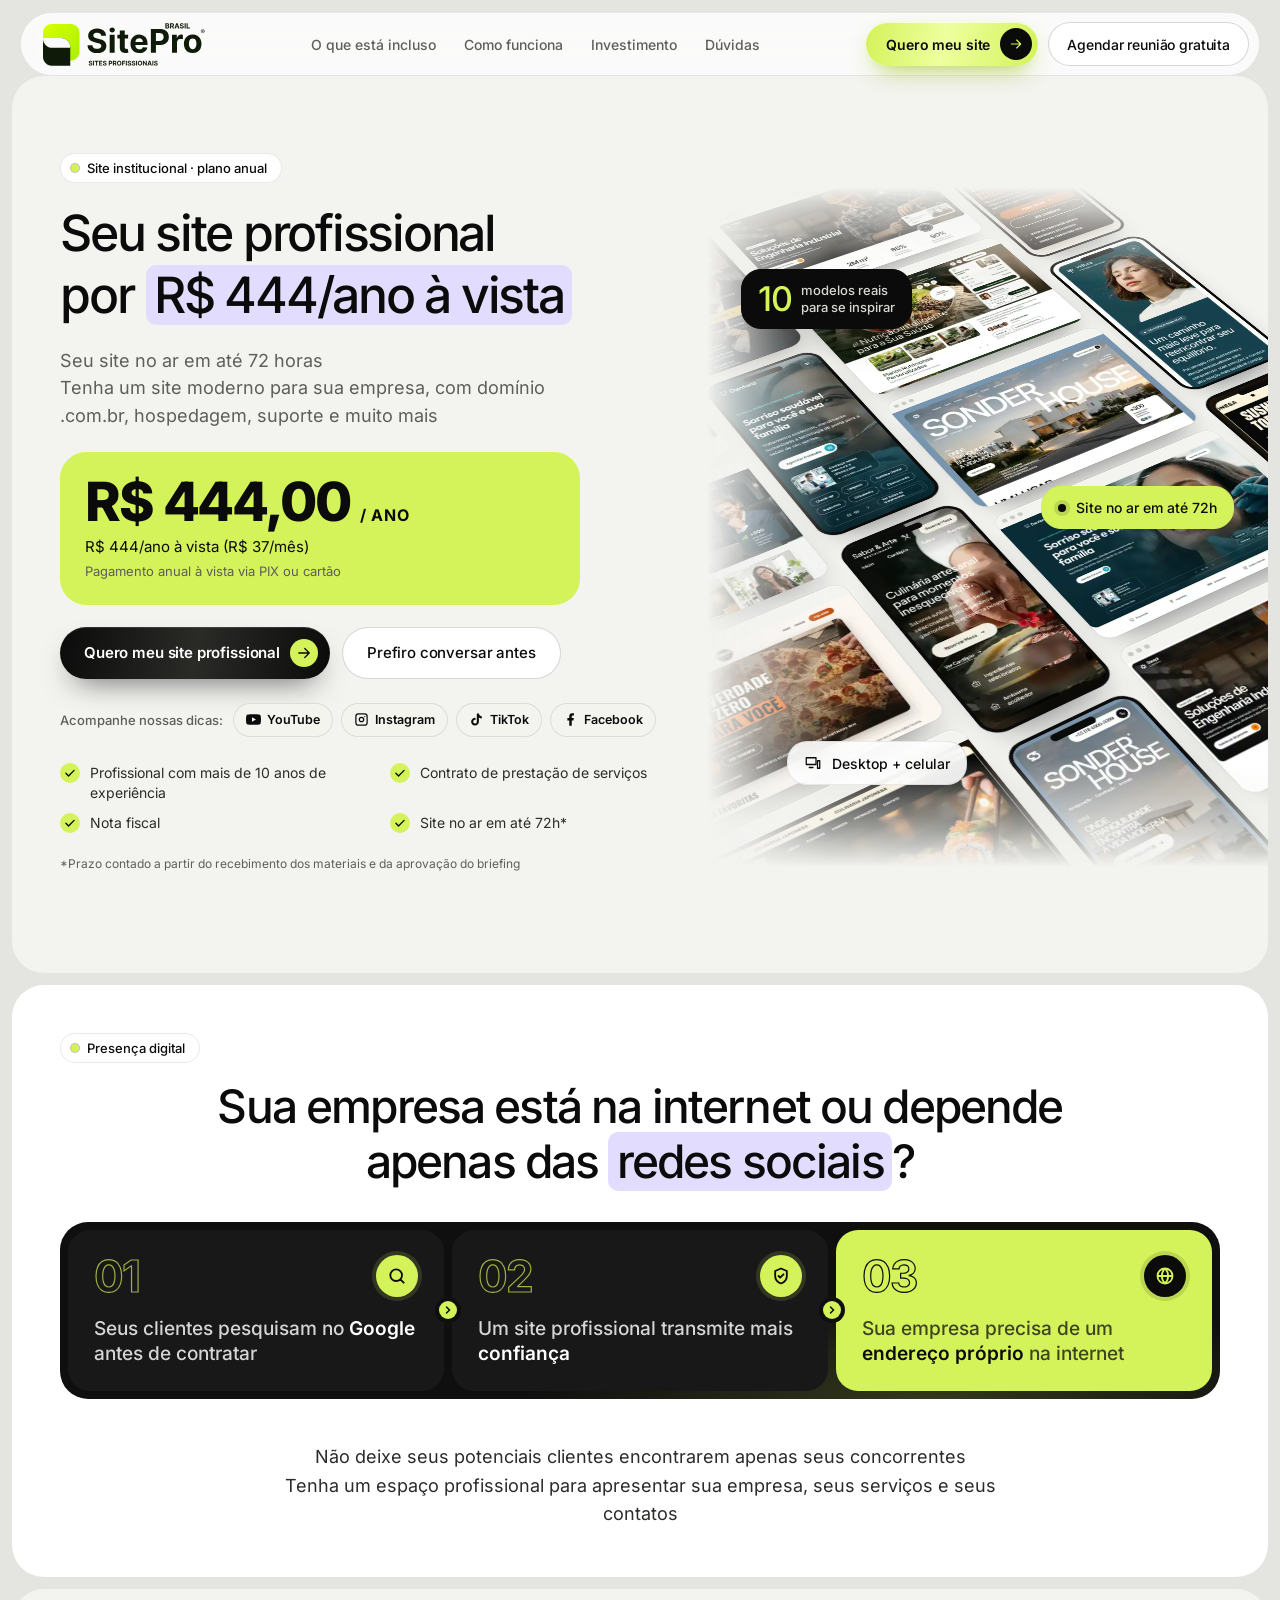
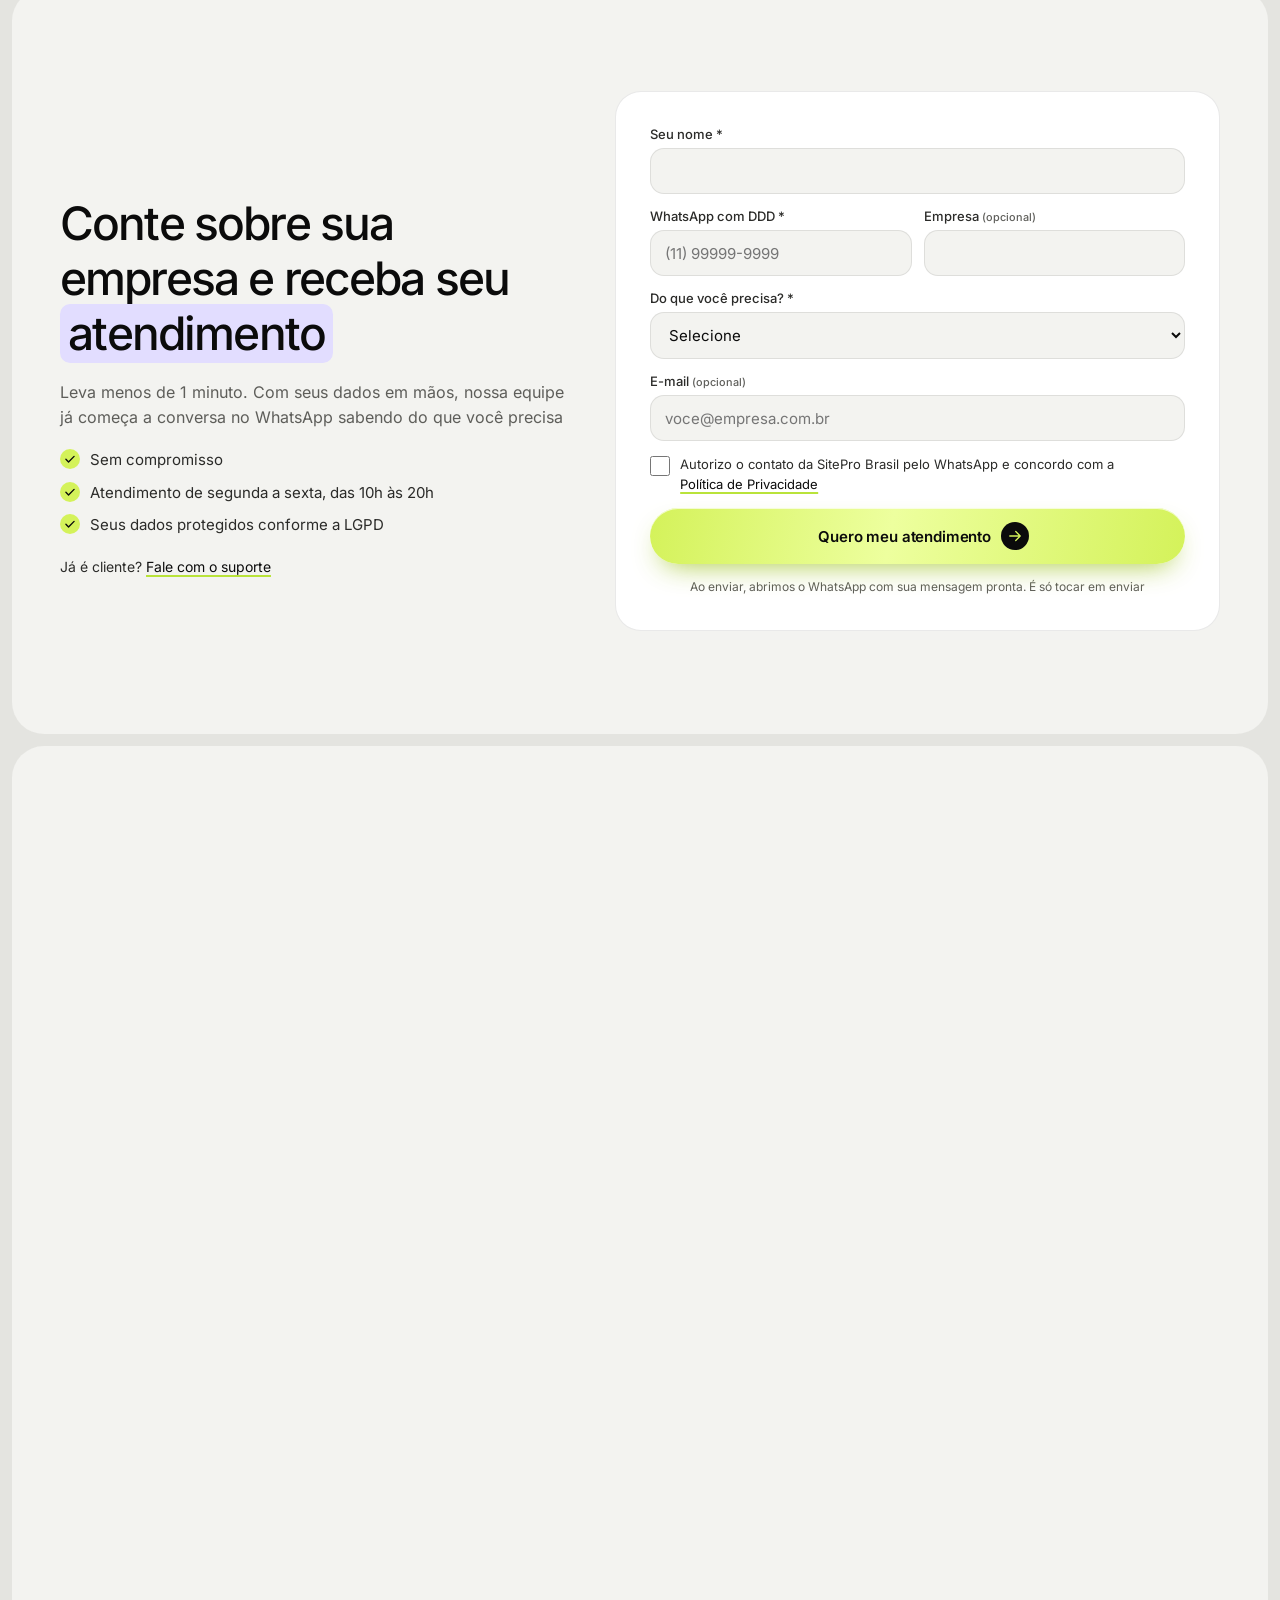
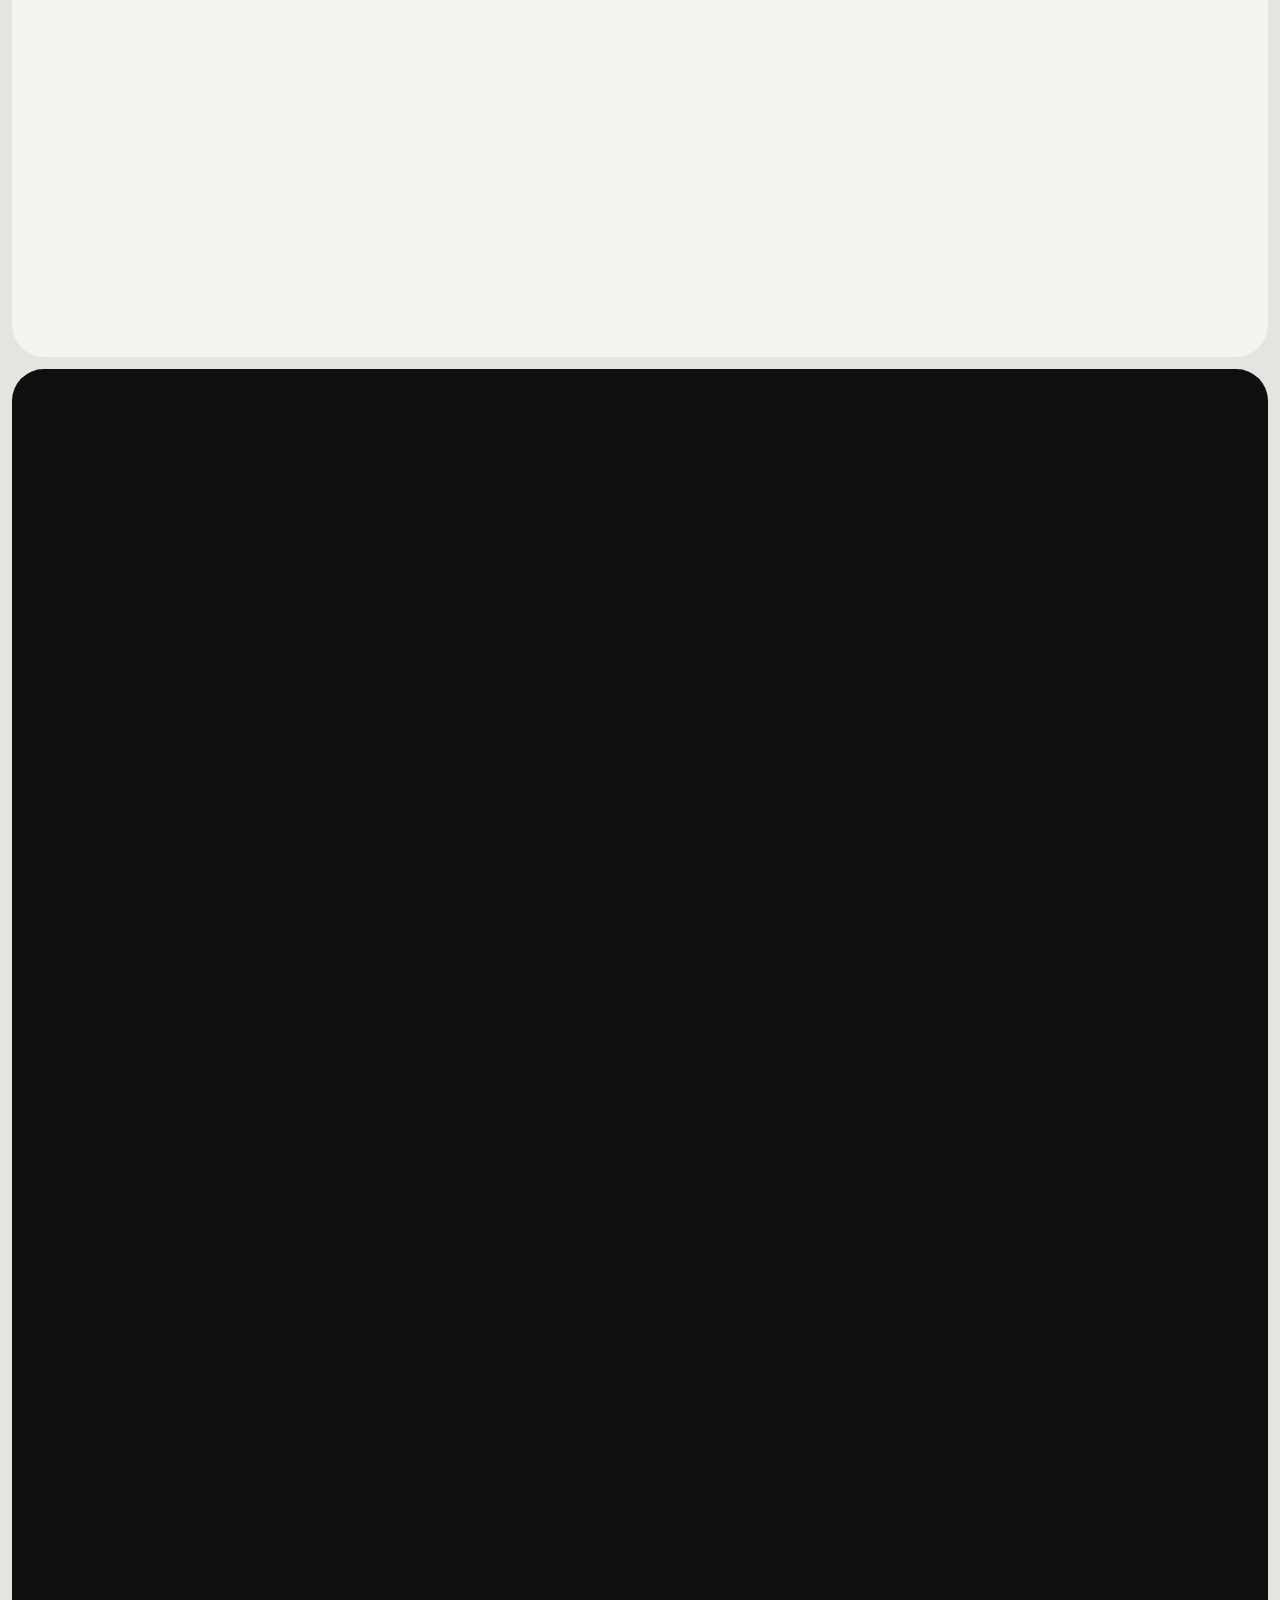
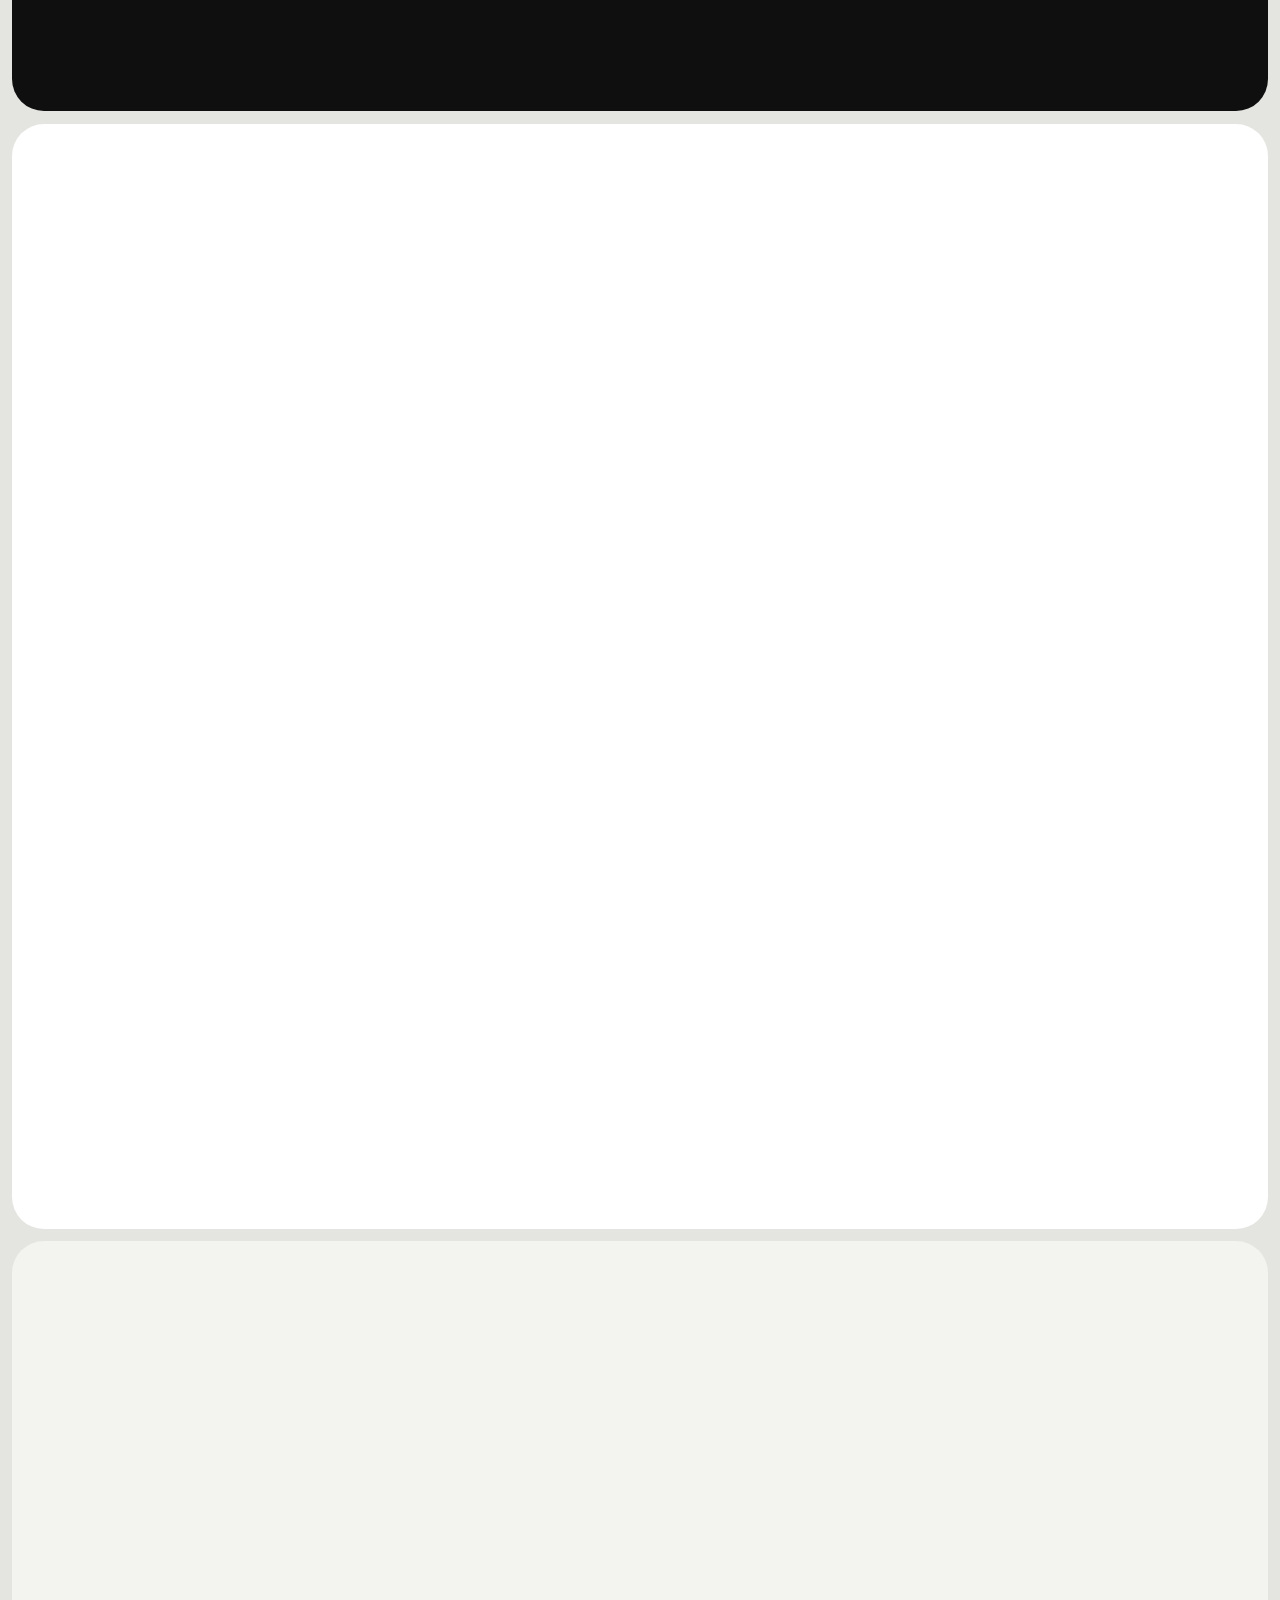
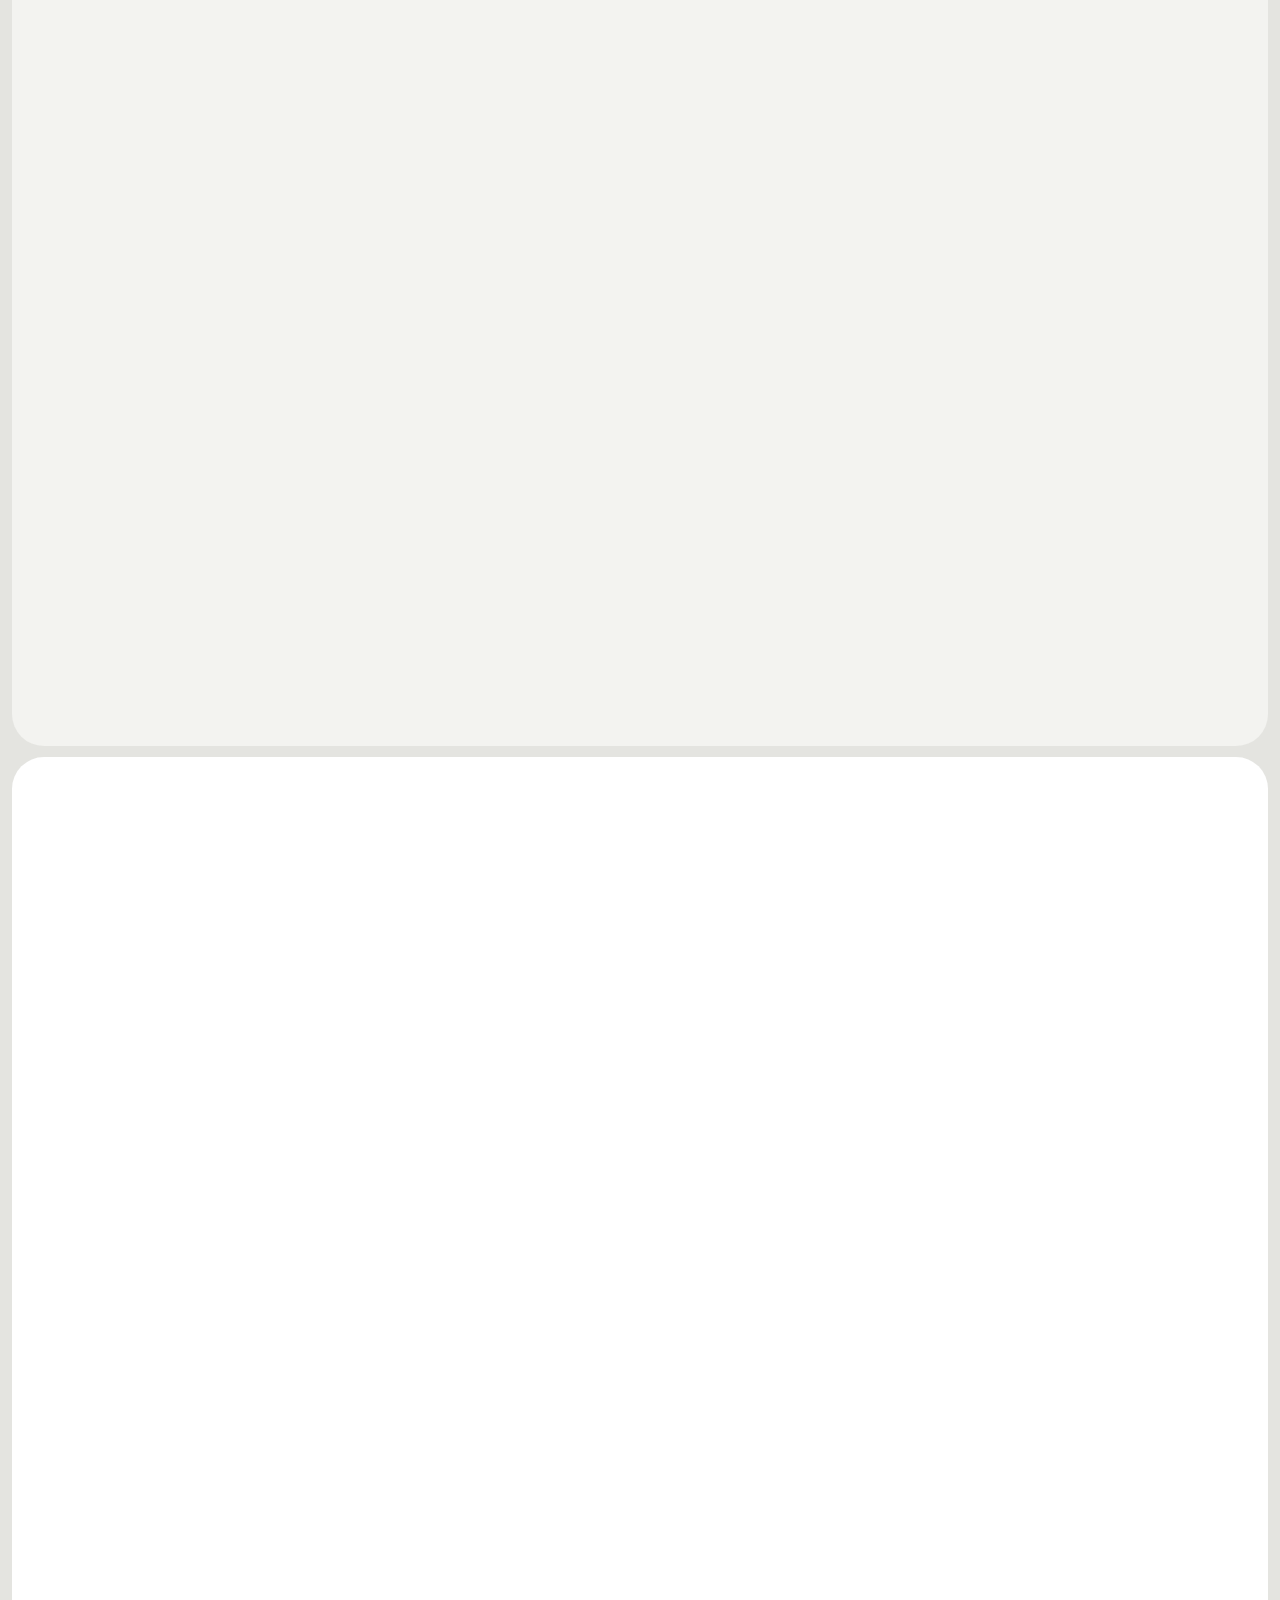
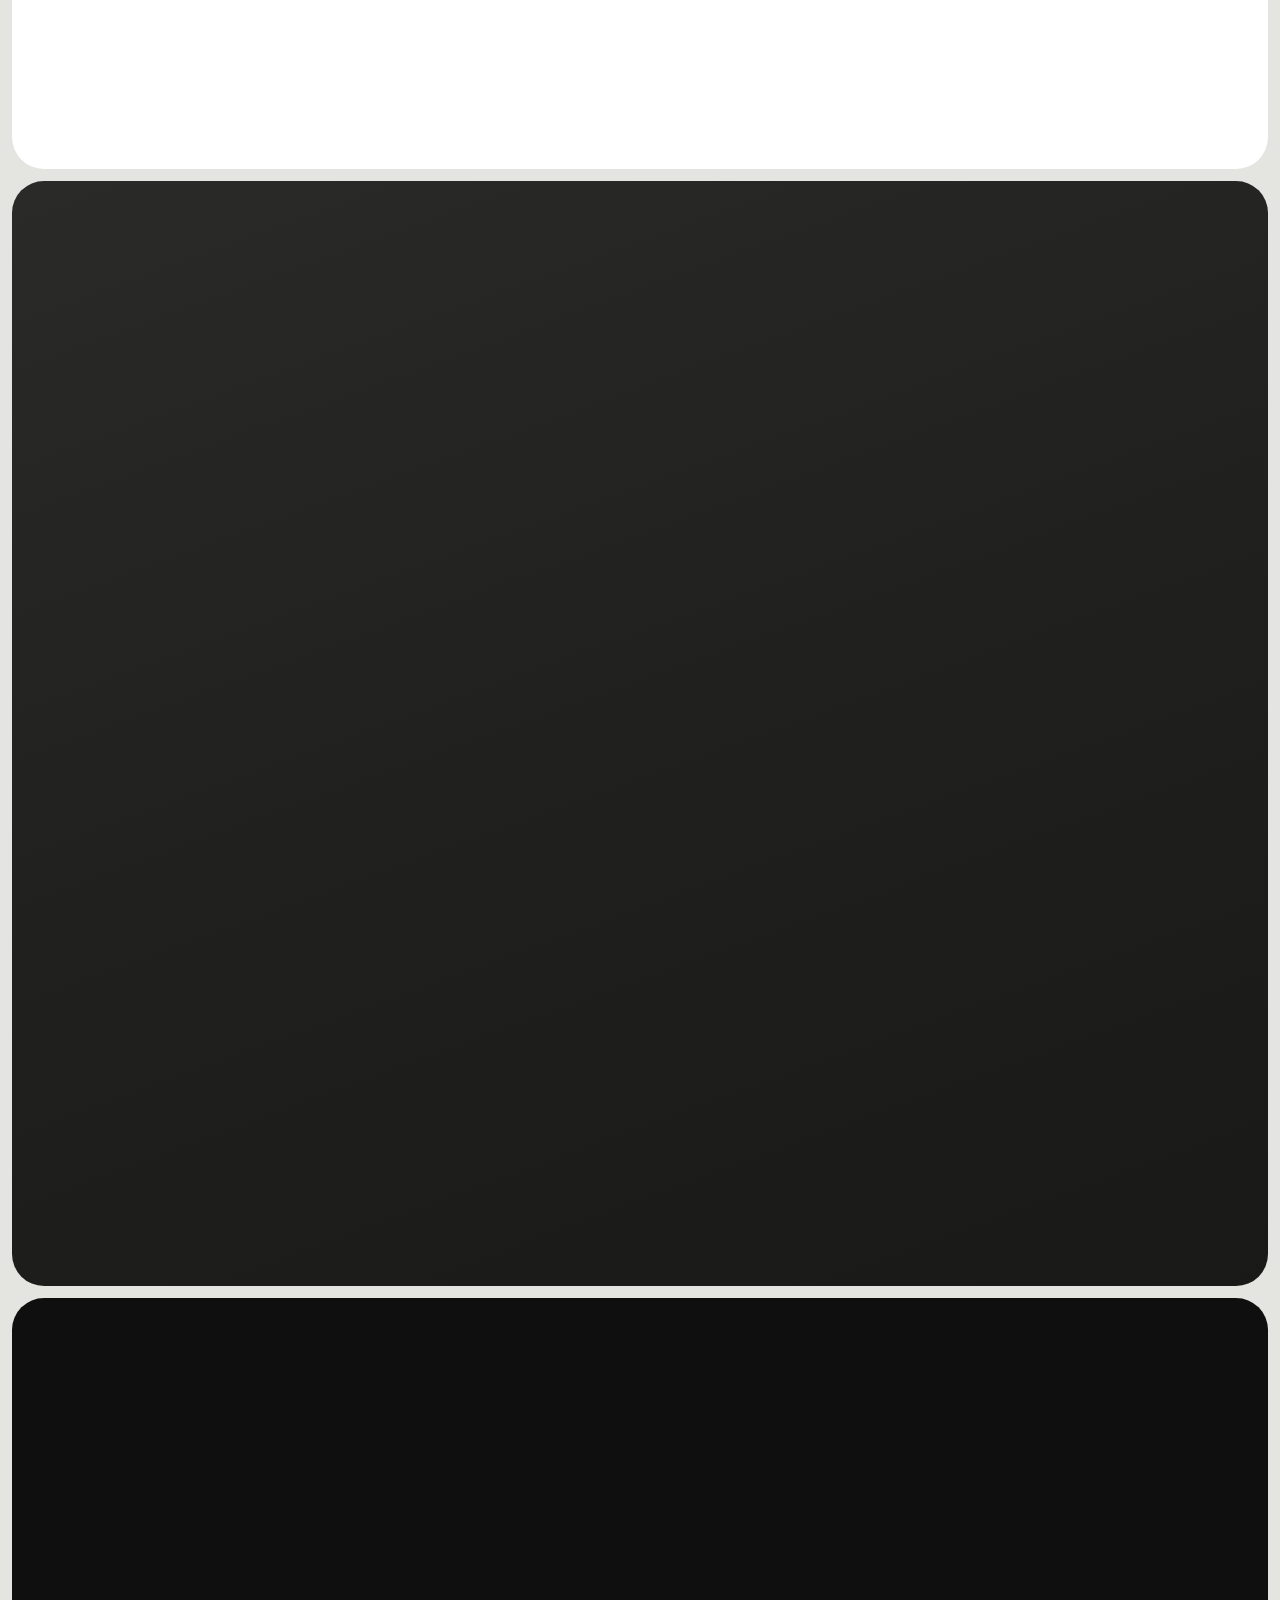
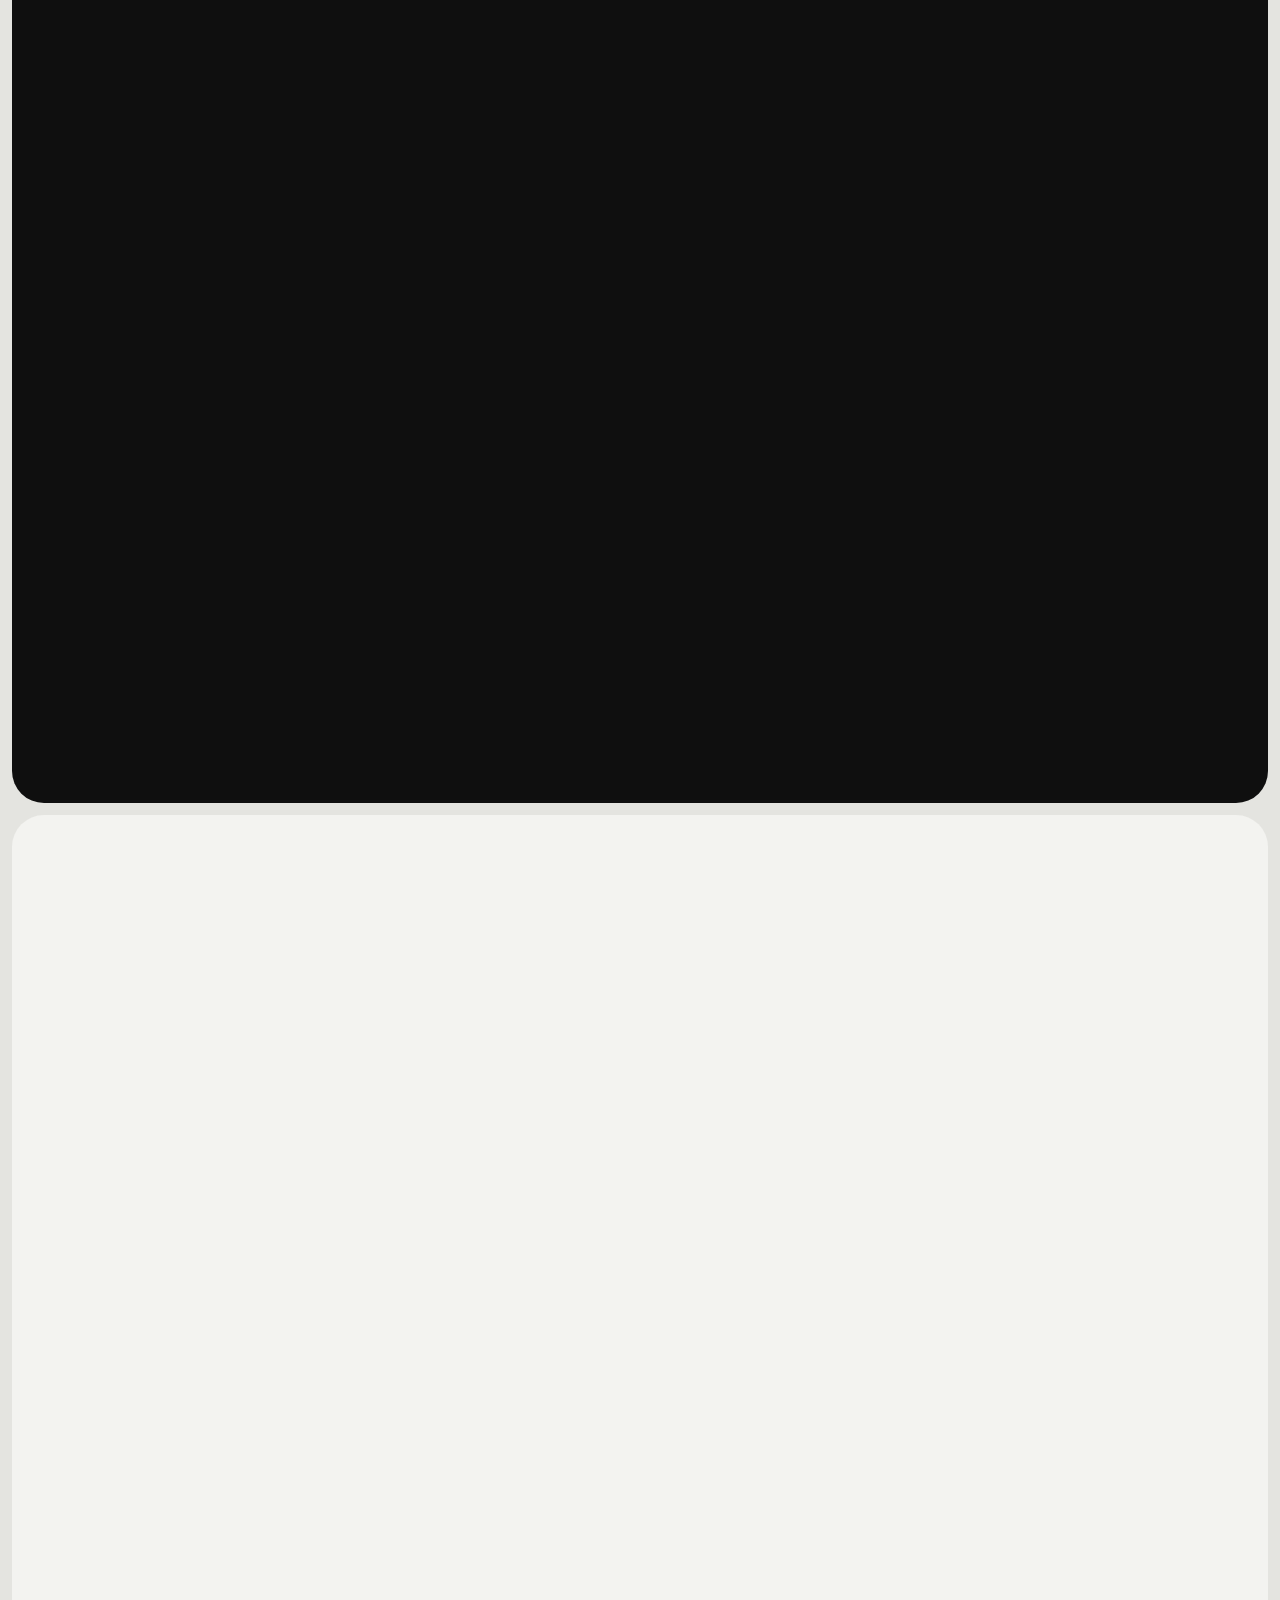
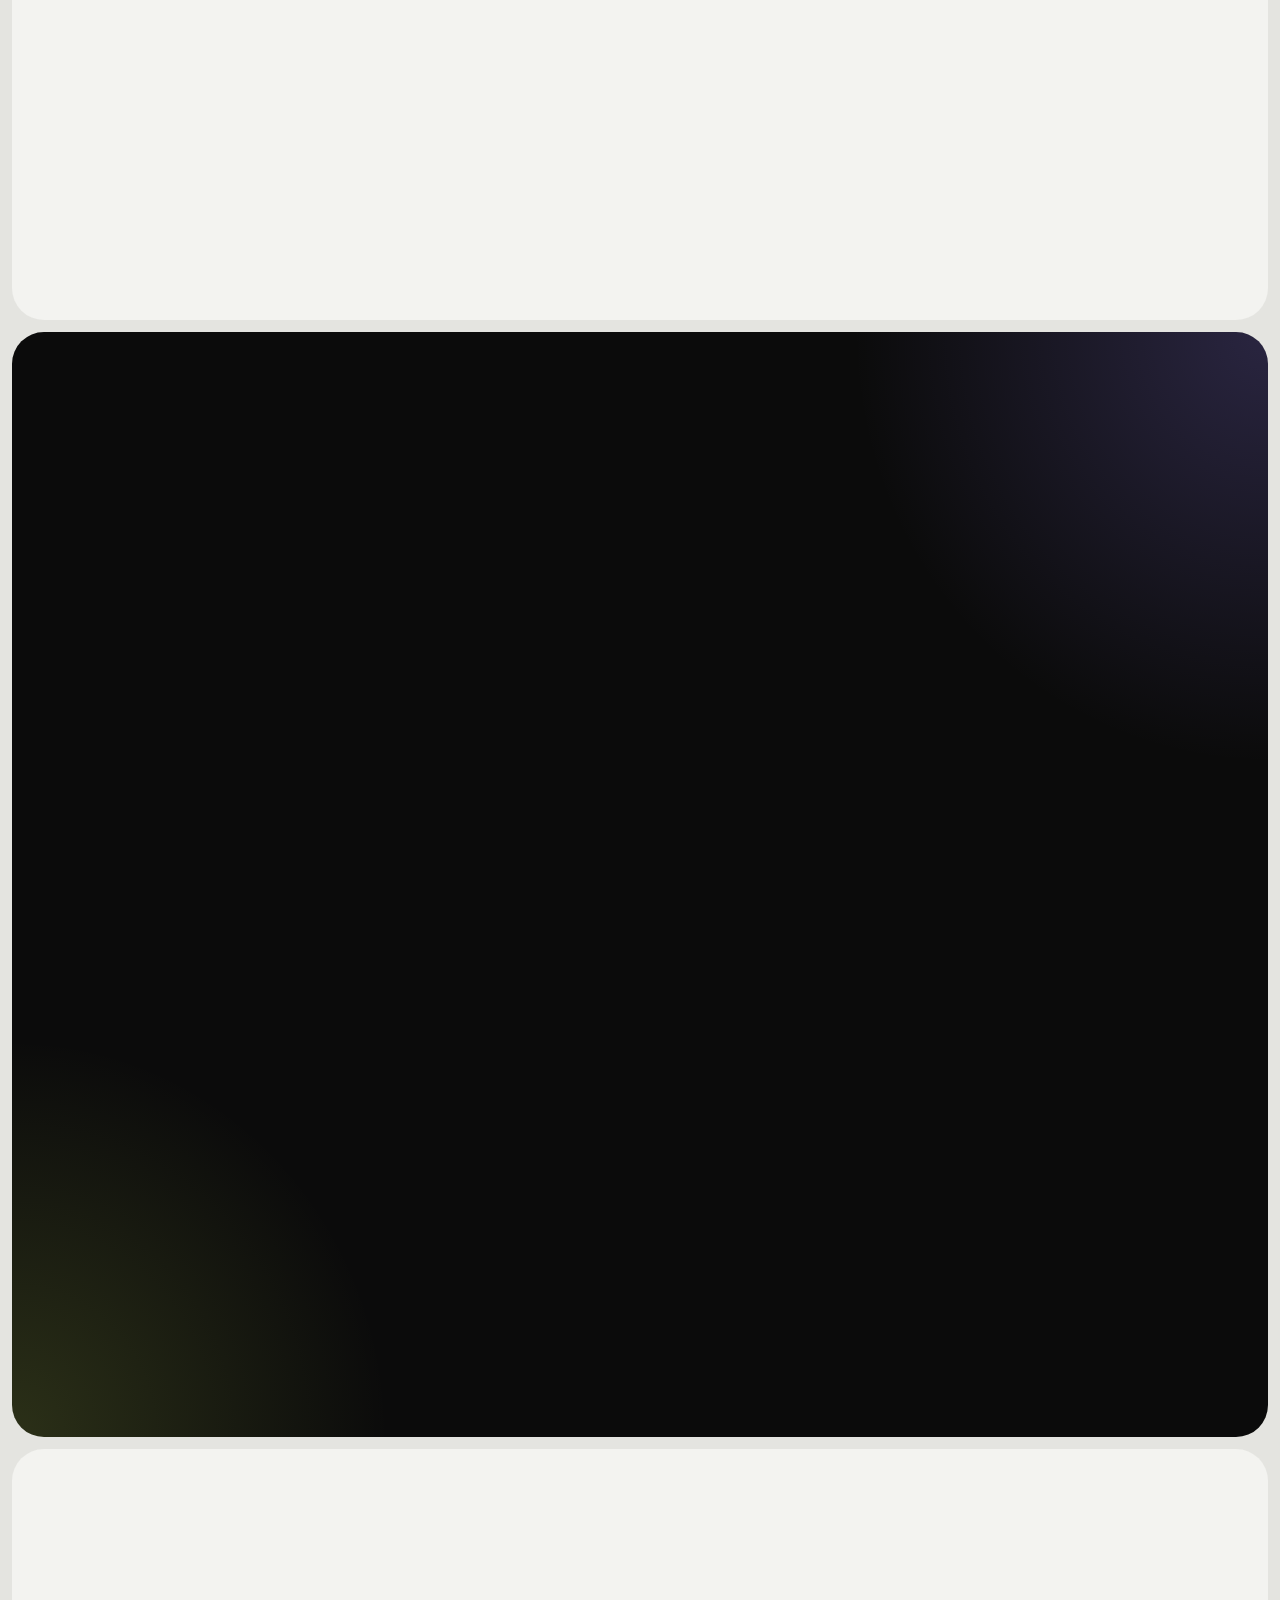
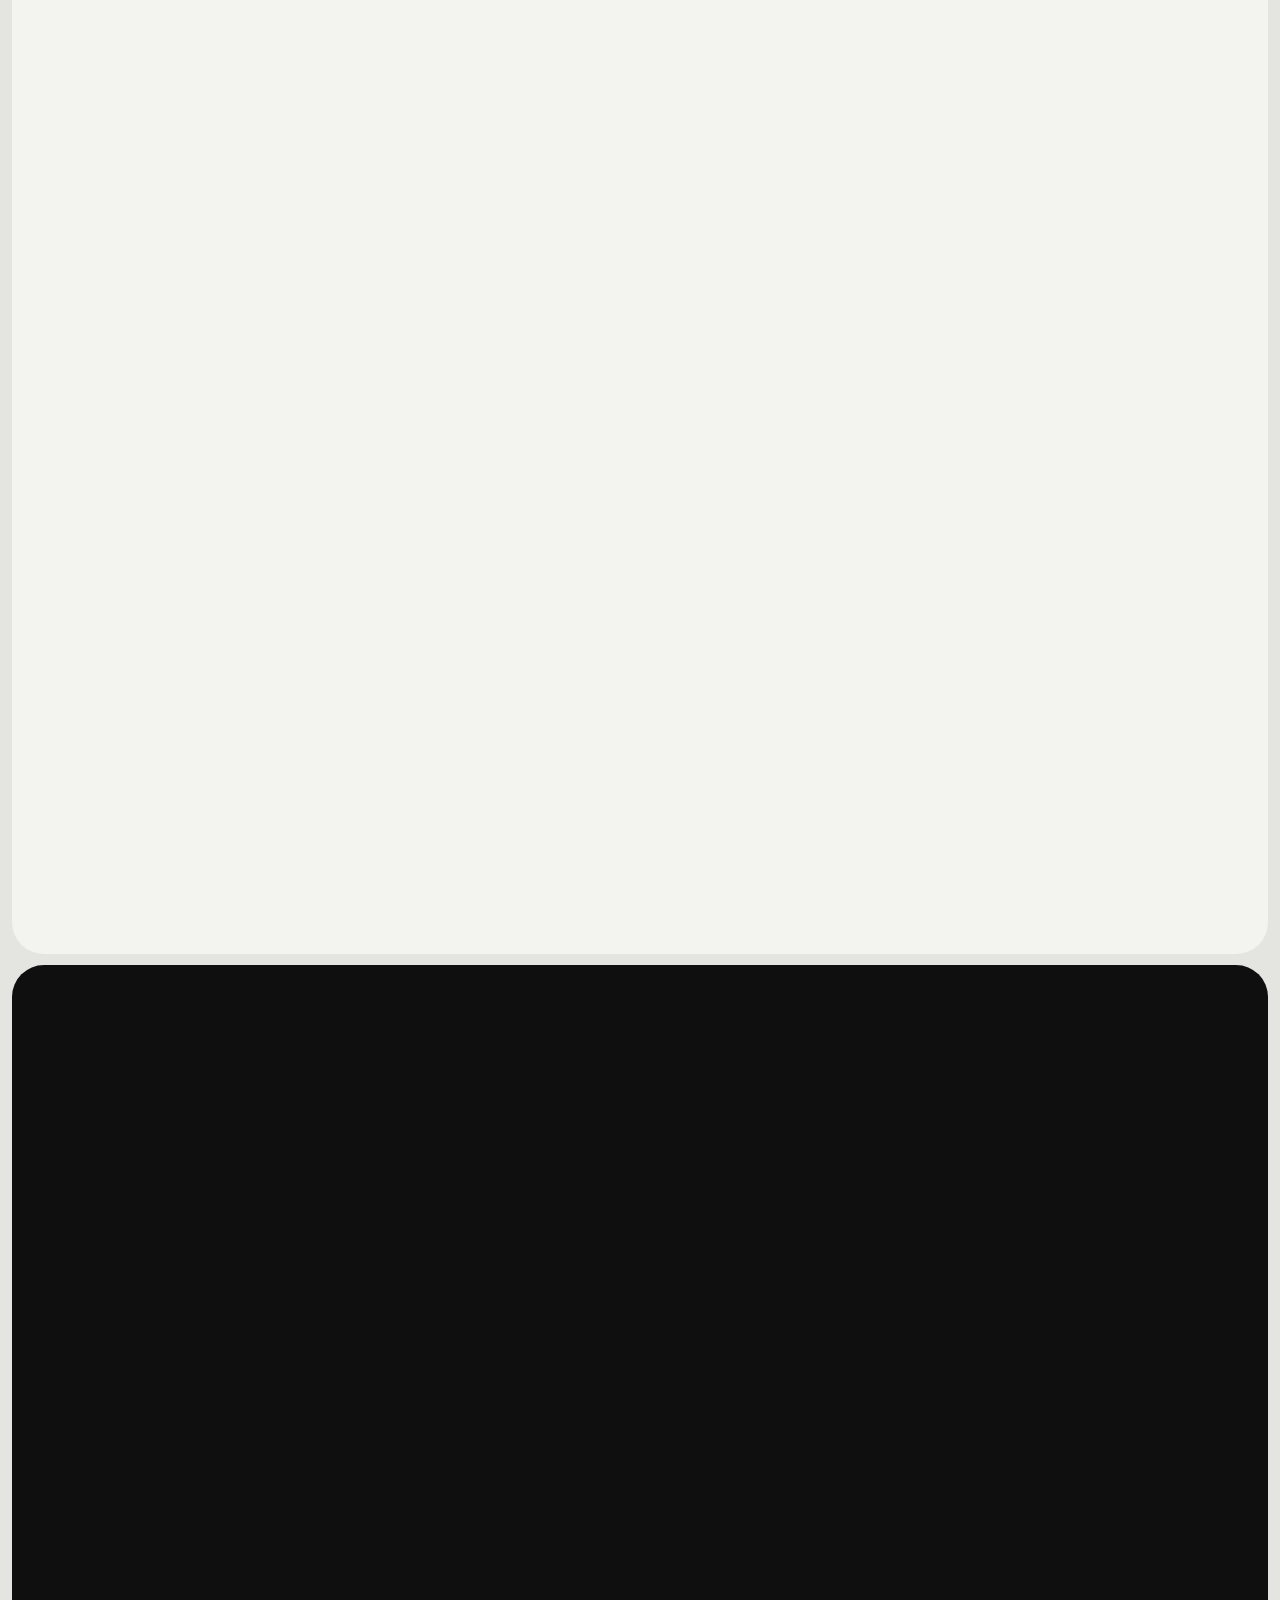
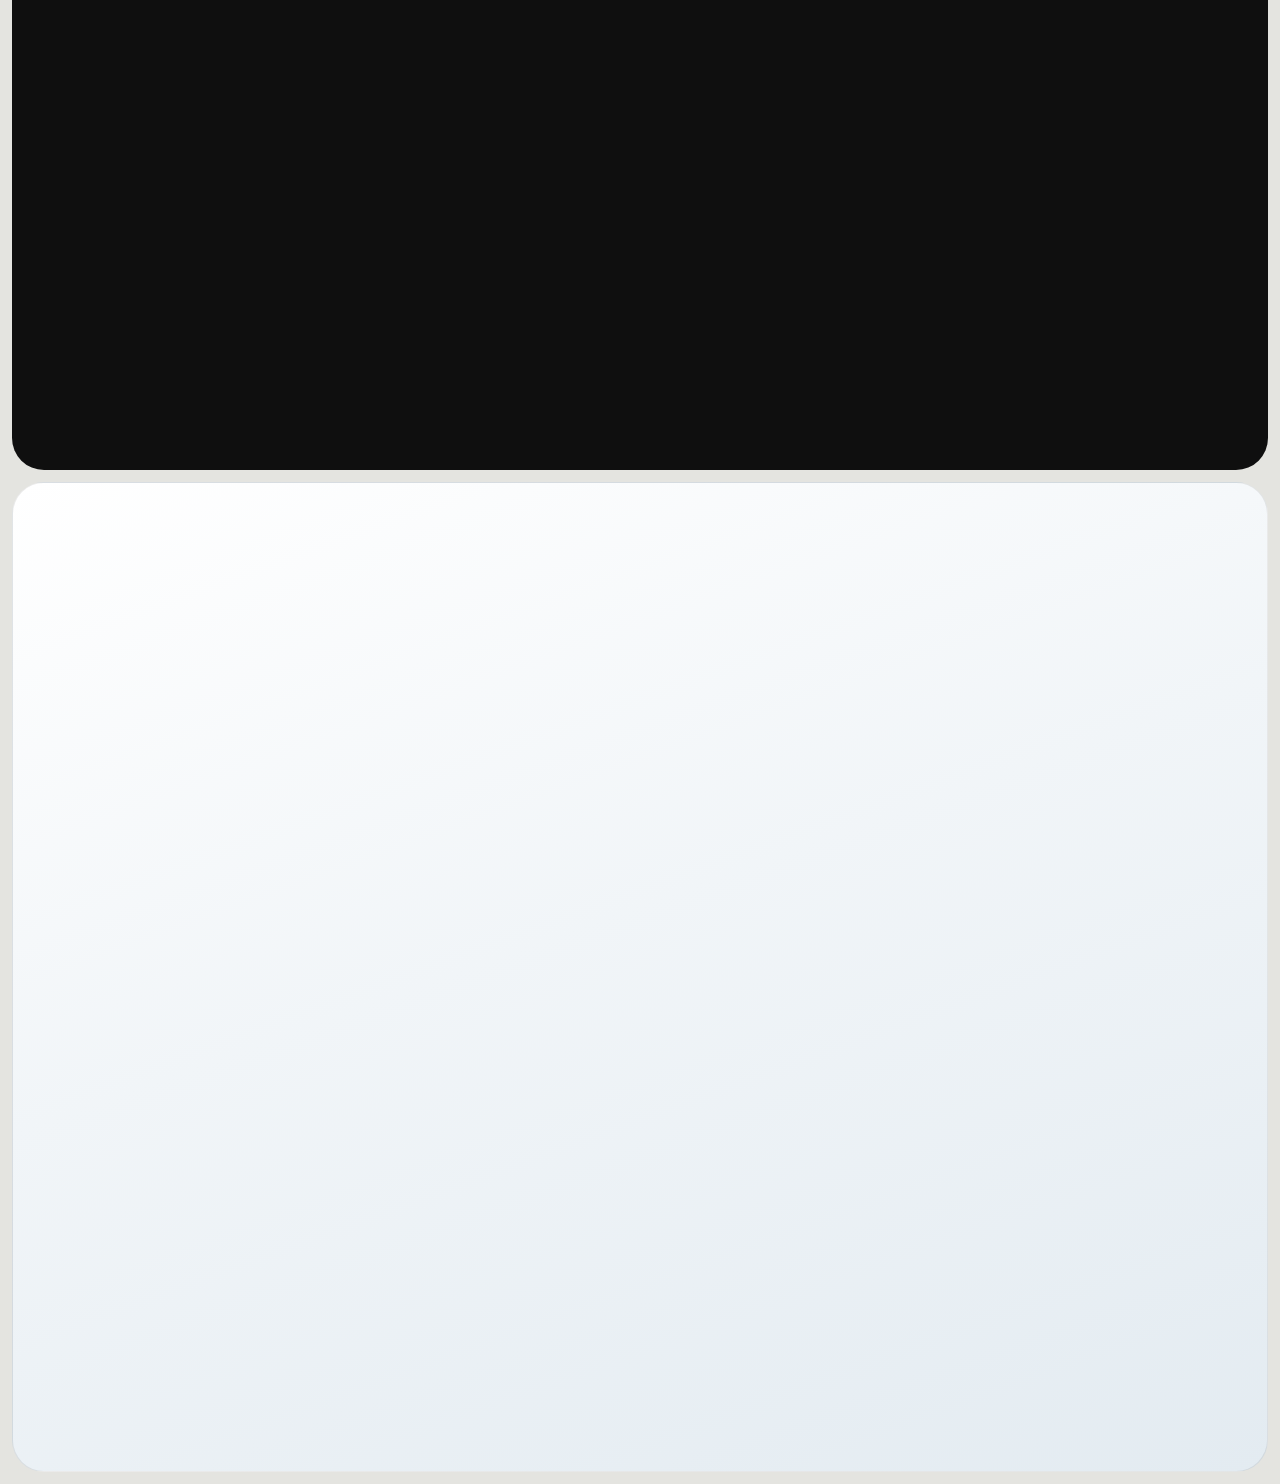
==== commit ac8d92a9: "CRO: Lead no submit, form enxuto, preco a vista e CSS externo" ====
--- a/index.html
+++ b/index.html
@@ -3,8 +3,8 @@
 <head>
 <meta charset="utf-8">
 <meta name="viewport" content="width=device-width, initial-scale=1">
-<title>Site profissional por R$ 37/mês, no ar em até 72h | SitePro Brasil</title>
-<meta name="description" content="Site institucional moderno com domínio .com.br, hospedagem, e-mail e suporte inclusos. Site no ar em até 72h, por R$ 444/ano (equivale a R$ 37/mês).">
+<title>Site profissional por R$ 444/ano à vista (R$ 37/mês), no ar em até 72h | SitePro Brasil</title>
+<meta name="description" content="Site institucional moderno com domínio .com.br, hospedagem, e-mail e suporte inclusos. Site no ar em até 72h, por R$ 444/ano à vista (R$ 37/mês).">
 <meta name="robots" content="index, follow, max-image-preview:large, max-snippet:-1">
 <meta name="facebook-domain-verification" content="cze01v0lhky1ikq98ef7olm6fln82q" />
 <link rel="canonical" href="https://www.siteprobrasil.com.br/">
@@ -14,996 +14,22 @@
 <meta property="og:type" content="website">
 <meta property="og:locale" content="pt_BR">
 <meta property="og:site_name" content="SitePro Brasil">
-<meta property="og:title" content="Site profissional por R$ 37/mês, no ar em até 72h">
-<meta property="og:description" content="Tenha um site profissional para sua empresa com domínio .com.br, hospedagem e suporte inclusos. Site no ar em até 72h, por R$ 444/ano.">
+<meta property="og:title" content="Site profissional por R$ 444/ano à vista (R$ 37/mês), no ar em até 72h">
+<meta property="og:description" content="Tenha um site profissional para sua empresa com domínio .com.br, hospedagem e suporte inclusos. Site no ar em até 72h, por R$ 444/ano à vista (R$ 37/mês).">
 <meta property="og:image" content="https://www.siteprobrasil.com.br/og-sitepro-4.png">
 <meta property="og:image:type" content="image/png">
 <meta property="og:image:width" content="1200">
 <meta property="og:image:height" content="630">
-<meta property="og:image:alt" content="SitePro Brasil: site profissional por R$ 37/mês com domínio, hospedagem e suporte">
+<meta property="og:image:alt" content="SitePro Brasil: site profissional por R$ 444/ano à vista (R$ 37/mês) com domínio, hospedagem e suporte">
 <meta name="twitter:card" content="summary_large_image">
-<meta name="twitter:title" content="Site profissional por R$ 37/mês, no ar em até 72h">
-<meta name="twitter:description" content="Tenha um site profissional para sua empresa com domínio .com.br, hospedagem e suporte inclusos. Site no ar em até 72h, por R$ 444/ano.">
+<meta name="twitter:title" content="Site profissional por R$ 444/ano à vista (R$ 37/mês), no ar em até 72h">
+<meta name="twitter:description" content="Tenha um site profissional para sua empresa com domínio .com.br, hospedagem e suporte inclusos. Site no ar em até 72h, por R$ 444/ano à vista (R$ 37/mês).">
 <meta name="twitter:image" content="https://www.siteprobrasil.com.br/og-sitepro-4.png">
 <link rel="alternate" type="text/markdown" href="llms.txt" title="Resumo para IAs">
 <script type="application/ld+json">{"@context":"https://schema.org","@graph":[{"@type":"Organization","@id":"https://www.siteprobrasil.com.br/#org","name":"SitePro Brasil","legalName":"HUHN TECNOLOGIA E AUTOMAÇÃO LTDA","alternateName":"André Huhn – Soluções Digitais","taxID":"68.426.644/0001-80","address":{"@type":"PostalAddress","streetAddress":"Av. Paulista, 1636 — Bela Vista","addressLocality":"São Paulo","addressRegion":"SP","addressCountry":"BR"},"description":"Agência que cria sites institucionais profissionais para pequenas e médias empresas no Brasil, com domínio, hospedagem e suporte inclusos.","areaServed":{"@type":"Country","name":"Brasil"},"contactPoint":{"@type":"ContactPoint","email":"sac@andrehuhn.com.br","contactType":"sales","availableLanguage":"Portuguese"},"url":"https://www.siteprobrasil.com.br/","logo":"https://www.siteprobrasil.com.br/og-sitepro-4.png"},{"@type":"WebPage","@id":"https://www.siteprobrasil.com.br/#webpage","name":"Site profissional por R$ 37/mês, no ar em até 72h | SitePro Brasil","description":"Site institucional moderno com domínio .com.br, hospedagem, e-mail e suporte inclusos. Site no ar em até 72h, por R$ 444/ano (equivale a R$ 37/mês).","inLanguage":"pt-BR","about":{"@id":"https://www.siteprobrasil.com.br/#servico"},"publisher":{"@id":"https://www.siteprobrasil.com.br/#org"},"url":"https://www.siteprobrasil.com.br/"},{"@type":"Service","@id":"https://www.siteprobrasil.com.br/#servico","name":"Site institucional profissional — plano anual","serviceType":"Criação de site institucional","provider":{"@id":"https://www.siteprobrasil.com.br/#org"},"areaServed":{"@type":"Country","name":"Brasil"},"description":"Site institucional moderno e responsivo, domínio .com.br, hospedagem anual, uma caixa de e-mail profissional, certificado SSL, configuração inicial de SEO, formulário de contato, integração com WhatsApp e redes sociais, suporte durante a vigência do plano, contrato e nota fiscal. Site no ar em até 72 horas.","offers":{"@type":"Offer","price":"444.00","priceCurrency":"BRL","availability":"https://schema.org/InStock","priceSpecification":{"@type":"UnitPriceSpecification","price":"444.00","priceCurrency":"BRL","referenceQuantity":{"@type":"QuantitativeValue","value":1,"unitCode":"ANN"}},"seller":{"@id":"https://www.siteprobrasil.com.br/#org"}},"url":"https://www.siteprobrasil.com.br/"},{"@type":"FAQPage","@id":"https://www.siteprobrasil.com.br/#faq","mainEntity":[{"@type":"Question","name":"Como funciona o processo de contratação?","acceptedAnswer":{"@type":"Answer","text":"O processo começa com uma reunião para entender as necessidades do seu negócio. Após o alinhamento, formalizamos a contratação e o pagamento."}},{"@type":"Question","name":"Quais são as formas de pagamento?","acceptedAnswer":{"@type":"Answer","text":"O valor anual é pago à vista, via PIX ou cartão."}},{"@type":"Question","name":"O que está incluso no plano de R$ 444 por ano?","acceptedAnswer":{"@type":"Answer","text":"Site institucional moderno e responsivo, domínio .com.br, hospedagem anual, uma caixa de e-mail profissional, certificado SSL, configuração inicial de SEO, formulário de contato, integração com WhatsApp e redes sociais, suporte durante a vigência do plano, contrato, nota fiscal e bônus de 10 posts para Instagram ou Facebook."}},{"@type":"Question","name":"O valor de R$ 37 é uma mensalidade?","acceptedAnswer":{"@type":"Answer","text":"Não. O plano é anual, no valor de R$ 444,00, e R$ 37,00 é apenas o equivalente mensal desse valor."}},{"@type":"Question","name":"Como funciona a comunicação com o cliente?","acceptedAnswer":{"@type":"Answer","text":"Após a contratação, criamos um grupo exclusivo no WhatsApp para centralizar a comunicação, compartilhar informações e acompanhar o andamento do projeto."}},{"@type":"Question","name":"Quais materiais preciso enviar?","acceptedAnswer":{"@type":"Answer","text":"Após a contratação, solicitamos os materiais necessários e realizamos um briefing para compreender os objetivos, as referências e as expectativas do projeto."}},{"@type":"Question","name":"Como funciona o desenvolvimento?","acceptedAnswer":{"@type":"Answer","text":"Com o briefing preenchido e os materiais recebidos, iniciamos o desenvolvimento conforme o escopo aprovado."}},{"@type":"Question","name":"Em quanto tempo meu site fica pronto?","acceptedAnswer":{"@type":"Answer","text":"Em até 72 horas seu site está publicado e 100% funcionando, com todos os recursos e funcionalidades combinados no ar. O prazo conta a partir do recebimento dos materiais e da aprovação do briefing."}},{"@type":"Question","name":"Quais são os dias e horários de atendimento?","acceptedAnswer":{"@type":"Answer","text":"De segunda a sexta-feira, das 10h às 20h, com intervalo das 13h às 14h."}},{"@type":"Question","name":"O domínio .com.br está incluso?","acceptedAnswer":{"@type":"Answer","text":"Sim, o domínio .com.br está incluso durante a vigência do plano."}},{"@type":"Question","name":"A hospedagem está inclusa?","acceptedAnswer":{"@type":"Answer","text":"Sim, a hospedagem do site está inclusa por um ano, durante a vigência do plano."}},{"@type":"Question","name":"Terei um e-mail profissional?","acceptedAnswer":{"@type":"Answer","text":"Sim, o plano inclui uma caixa de e-mail profissional."}},{"@type":"Question","name":"Meu site vai funcionar bem no celular?","acceptedAnswer":{"@type":"Answer","text":"Sim, todos os sites são desenvolvidos com design responsivo, adaptado para celulares, tablets e computadores."}},{"@type":"Question","name":"Meu site vai aparecer no Google?","acceptedAnswer":{"@type":"Answer","text":"O plano inclui a configuração inicial de SEO para Google, que prepara o site para ser encontrado nas buscas. A posição nos resultados depende de diversos fatores e não pode ser garantida."}},{"@type":"Question","name":"Posso escolher um dos modelos apresentados?","acceptedAnswer":{"@type":"Answer","text":"Os modelos são referências visuais para você escolher o estilo que mais combina com o seu negócio. Seu site é desenvolvido com as informações e a identidade visual da sua empresa."}},{"@type":"Question","name":"O suporte está incluso?","acceptedAnswer":{"@type":"Answer","text":"Sim, o suporte está incluso durante a vigência do plano. Para solicitar atendimento, use o botão Falar com a equipe e escolha a opção Já sou cliente."}},{"@type":"Question","name":"Posso pedir funcionalidades personalizadas?","acceptedAnswer":{"@type":"Answer","text":"O plano de R$ 444,00 por ano é padronizado e inclui os itens descritos nesta página. Funcionalidades que não estão previstas no plano não fazem parte da contratação."}},{"@type":"Question","name":"Como funciona a renovação?","acceptedAnswer":{"@type":"Answer","text":"Ao final de cada ano, você pode renovar o plano com 20% de desconto sobre o valor vigente."}},{"@type":"Question","name":"Recebo contrato e nota fiscal?","acceptedAnswer":{"@type":"Answer","text":"Sim, toda contratação inclui contrato de prestação de serviços e emissão de nota fiscal."}},{"@type":"Question","name":"Como falo com a equipe pelo WhatsApp?","acceptedAnswer":{"@type":"Answer","text":"Preencha o formulário de atendimento do site e seguimos com você pelo WhatsApp, com seus dados já em mãos. Clientes usam o atendimento Já sou cliente."}}]}]}</script>
 <link rel="preload" href="logo.svg" as="image" type="image/svg+xml">
 <link rel="preload" href="inter-latin.woff2" as="font" type="font/woff2" crossorigin>
-<style>
-@font-face{font-family:"Inter";font-style:normal;font-weight:400 800;font-display:swap;src:url("inter-latin.woff2") format("woff2")}
-[hidden]{display:none!important}
-:root{--bg:#E4E4E0;--panel:#FFFFFF;--soft:#F3F3F0;--ink:#0B0B0B;--mut:#5E5E5A;--line:rgba(11,11,11,.09);--lime:#D4F25A;--lime-d:#C3E445;--lav:#E2DDFF;--dark:#0F0F0F}
-body{margin:0;background:var(--bg)}
-*{box-sizing:border-box}
-html{scroll-behavior:smooth}
-a{color:inherit}a:hover{color:inherit}
-.lp{font-family:'Inter',system-ui,-apple-system,sans-serif;color:var(--ink);background:var(--bg);-webkit-font-smoothing:antialiased;overflow-x:clip;padding-bottom:12px}
-.lp>.sec{margin:0 12px 12px;border-radius:32px;overflow:hidden;background:var(--soft)}
-.lp>.sec.white{background:var(--panel)}
-.wrap{max-width:1240px;margin:0 auto;padding:0 clamp(16px,4vw,40px);position:relative;z-index:2}
-.sec{position:relative;padding:clamp(64px,8vw,110px) 0;scroll-margin-top:84px}
-.h-hero{font-size:clamp(38px,4.8vw,66px);font-weight:500;letter-spacing:-.045em;line-height:1.02;margin:0}
-.h-sec{font-size:clamp(30px,3.6vw,50px);font-weight:500;letter-spacing:-.04em;line-height:1.05;margin:0}
-.h3{font-size:18px;font-weight:500;letter-spacing:-.02em;margin:0;line-height:1.3}
-.mut{color:var(--mut)}
-.hl,.tq{background:var(--lav);color:inherit;border-radius:.24em;padding:0 .14em;-webkit-box-decoration-break:clone;box-decoration-break:clone}
-.eyebrow{display:inline-flex;align-items:center;gap:8px;align-self:flex-start;font-size:13px;font-weight:500;color:var(--ink);background:var(--panel);border:1px solid var(--line);border-radius:999px;padding:6px 14px 6px 10px}
-.eyebrow:before{content:"";width:8px;height:8px;border-radius:50%;background:var(--lime);box-shadow:0 0 0 1px rgba(11,11,11,.25)}
-.card{background:var(--panel);border:1px solid var(--line);border-radius:26px;position:relative;overflow:hidden;transition:transform .45s cubic-bezier(.2,.7,.2,1)}
-.card:hover{transform:translateY(-3px)}
-.card.dk{background:var(--dark);color:#fff;border-color:var(--dark)}
-.card.dk .icb{background:rgba(255,255,255,.08);color:var(--lime);border-color:rgba(255,255,255,.12)}
-.pill{display:inline-flex;align-items:center;gap:6px;border-radius:999px;padding:6px 13px;font-size:12px;font-weight:500;line-height:1.2;white-space:nowrap}
-.ic{width:20px;height:20px;fill:none;stroke:currentColor;stroke-width:1.7;stroke-linecap:round;stroke-linejoin:round;display:block;flex:none}
-.icb{width:46px;height:46px;border-radius:50%;display:inline-flex;align-items:center;justify-content:center;background:var(--soft);color:var(--ink);border:1px solid var(--line);flex:none}
-.num{width:30px;height:30px;border-radius:50%;display:inline-flex;align-items:center;justify-content:center;font-size:13px;font-weight:600;flex:none}
-.btn{display:inline-flex;align-items:center;justify-content:center;gap:10px;border-radius:999px;padding:0 24px;min-height:52px;font-size:15px;font-weight:500;letter-spacing:-.01em;text-decoration:none;cursor:pointer;border:0;font-family:inherit;transition:transform .25s,background .25s,color .25s;text-align:center}
-.btn-p{background:var(--ink);color:#fff}
-.btn-p:hover{color:#fff;background:#262626;transform:translateY(-1px)}
-.btn-p .ic{background:var(--lime);color:var(--ink);border-radius:50%;padding:5px;width:28px!important;height:28px!important;margin-right:-12px}
-.btn-s{background:var(--panel);color:var(--ink);border:1px solid rgba(11,11,11,.16)}
-.btn-s:hover{color:var(--ink);border-color:var(--ink)}
-.btn-sm{min-height:42px;padding:0 18px;font-size:14px}
-.chk{display:flex;gap:10px;align-items:flex-start;font-size:15px;line-height:1.45;color:#2B2B29}
-.chk .ic{width:20px;height:20px;padding:3px;border-radius:50%;background:var(--lime);color:var(--ink);stroke-width:2.4;margin-top:0}
-.list{list-style:none;margin:0;padding:0;display:flex;flex-direction:column;gap:11px}
-.wv{position:absolute;inset:0;width:100%;height:100%;-webkit-mask-image:linear-gradient(180deg,transparent 0%,#000 55%);mask-image:linear-gradient(180deg,transparent 0%,#000 55%)}
-.wv path,.wv use{fill:none;stroke:rgba(255,255,255,.16);stroke-width:1.1}
-/* logo */
-.logo{display:inline-flex;align-items:center;gap:10px;text-decoration:none;color:var(--ink)}
-.logo:hover{color:var(--ink)}
-.lg-img{display:block;height:46px;width:auto}
-.dark-sec .lg-img{height:56px}
-@media (max-width:680px){.lg-img{height:40px}.dark-sec .lg-img{height:48px}}
-@media (max-width:360px){.lg-img{height:34px}}
-.lg-ic{width:36px;height:36px;flex:none}
-.lg-mon{fill:none;stroke:var(--ink);stroke-width:2.4;stroke-linecap:round;stroke-linejoin:round}
-.lg-dot{fill:var(--lime-d)}
-.lg-txt{text-anchor:middle;font-family:Inter,system-ui,sans-serif;font-weight:700;font-size:11px;fill:var(--ink);letter-spacing:.02em}
-.lg-w{display:flex;flex-direction:column;line-height:1}
-.lg-w b{font-size:14px;font-weight:700;letter-spacing:.02em}
-.lg-w small{font-size:8.5px;font-weight:500;letter-spacing:.24em;color:var(--mut);margin-top:4px}
-.dark-sec .logo,.dark-sec .logo:hover{color:#fff}
-.dark-sec .lg-mon{stroke:#fff}.dark-sec .lg-txt{fill:#fff}.dark-sec .lg-w small{color:#A3A39E}
-/* header */
-.hdr{position:sticky;top:0;z-index:50;padding:12px 12px 0;pointer-events:none}
-.hdr-in{pointer-events:auto;display:flex;align-items:center;justify-content:space-between;gap:20px;min-height:64px;background:rgba(255,255,255,.82);-webkit-backdrop-filter:blur(14px);backdrop-filter:blur(14px);border:1px solid var(--line);border-radius:999px;max-width:1240px;padding:0 10px 0 22px}
-.nav-links{display:flex;gap:28px}
-.nav-links a{font-size:14px;font-weight:500;color:var(--mut);text-decoration:none;padding:10px 0}
-.nav-links a:hover{color:var(--ink)}
-.mnav{display:none;position:relative}
-.mnav summary{list-style:none;width:44px;height:44px;border-radius:50%;border:1px solid var(--line);display:flex;align-items:center;justify-content:center;cursor:pointer;color:var(--ink);background:#fff}
-.mnav summary::-webkit-details-marker{display:none}
-.mnav-p{position:absolute;right:0;top:54px;width:240px;background:#fff;border:1px solid var(--line);border-radius:20px;padding:10px;display:flex;flex-direction:column;box-shadow:0 24px 50px -20px rgba(0,0,0,.25)}
-.mnav-p a{color:var(--ink);text-decoration:none;padding:12px 12px;border-radius:12px;font-size:15px}
-.mnav-p a:hover{background:var(--soft);color:var(--ink)}
-.mnav-p a.btn:not(.btn-p){color:#fff}
-/* devices */
-.lap-lid{background:#1A1A1A;border:1px solid #2A2A2A;border-radius:16px 16px 6px 6px;padding:10px;box-shadow:0 40px 80px -40px rgba(0,0,0,.45)}
-.lap-scr{border-radius:7px;overflow:hidden;aspect-ratio:16/10;background:#FFFFFF}
-.lap-base{height:13px;margin:0 -7%;background:linear-gradient(180deg,#CFCFCB 0%,#A9A9A5 100%);border-radius:0 0 20px 20px}
-.phone{background:#1A1A1A;border:1px solid #2A2A2A;border-radius:26px;padding:7px;box-shadow:0 30px 60px -30px rgba(0,0,0,.5)}
-.phone-scr{border-radius:20px;overflow:hidden;aspect-ratio:9/19;background:#FFFFFF}
-/* demo mini-sites */
-.ds{height:100%;display:flex;flex-direction:column;font-size:7px;color:#0F172A;background:#FFFFFF;text-align:left}
-.ds-nav{display:flex;justify-content:space-between;align-items:center;padding:7px 10px;gap:6px}
-.ds-logo{font-weight:800;font-size:8px;display:flex;align-items:center;gap:4px}
-.ds-logo i{width:9px;height:9px;border-radius:3px;display:inline-block}
-.ds-links{display:flex;gap:7px;color:#64748B}
-.ds-hero{display:grid;grid-template-columns:1.1fr 1fr;gap:8px;align-items:center;padding:10px 10px 12px}
-.ds-h{font-size:12.5px;font-weight:700;line-height:1.1;margin:0;letter-spacing:-.02em}
-.ds-p{margin:4px 0 0;color:#64748B;font-size:6.5px;line-height:1.4}
-.ds-btn{display:inline-block;padding:3px 9px;border-radius:99px;color:#FFFFFF;font-size:6px;font-weight:700;margin-top:6px}
-.ds-img{border-radius:6px;height:64px}
-.ds-cards{display:grid;grid-template-columns:repeat(3,minmax(0,1fr));gap:5px;padding:0 10px 10px}
-.ds-card{border-radius:5px;background:#F1F5F9;padding:6px;font-size:6px;font-weight:700;display:flex;flex-direction:column;gap:3px}
-.ds-card i{width:10px;height:10px;border-radius:3px;display:block}
-.ds-bar{height:3px;border-radius:2px;background:#CBD5E1;display:block}
-.ds-m .ds-hero{grid-template-columns:1fr;padding:10px 9px}
-.ds-m .ds-h{font-size:12px}
-.ds-m .ds-img{height:70px}
-.ds-m .ds-cards{grid-template-columns:1fr 1fr}
-/* seção escura */
-.lp>.sec.dark-sec{background:var(--dark);color:#fff}
-.dark-sec .mut{color:#A3A39E}
-.dark-sec .eyebrow{background:rgba(255,255,255,.06);border-color:rgba(255,255,255,.14);color:#fff}
-.dark-sec .eyebrow:before{box-shadow:none}
-.dark-sec .hl,.dark-sec .tq{background:var(--lime);color:var(--ink)}
-.dark-sec .btn-p{background:var(--lime);color:var(--ink)}
-.dark-sec .btn-p:hover{background:#E1F87F;color:var(--ink)}
-.dark-sec .btn-p .ic{background:var(--ink);color:var(--lime)}
-/* portfólio · bento */
-.pf-head{display:grid;grid-template-columns:1.25fr 1fr;gap:28px 72px;align-items:end}
-.pf-stats{display:flex;gap:36px;padding-top:6px;border-top:1px solid rgba(255,255,255,.14)}
-.pf-stat{padding-top:16px}
-.pf-stat b{display:block;font-size:46px;font-weight:500;letter-spacing:-.05em;line-height:1;color:#FFFFFF}
-.pf-stat small{display:block;margin-top:6px;font-size:13px;color:#A3A39E}
-.pf-filters{display:flex;gap:4px;margin:44px 0 24px;padding:5px;border-radius:999px;background:#1A1A1A;border:1px solid rgba(255,255,255,.1);width:fit-content;max-width:100%;overflow-x:auto;scrollbar-width:none}
-.pf-filters::-webkit-scrollbar{display:none}
-.chip{display:inline-flex;align-items:center;gap:8px;min-height:44px;padding:0 18px;border-radius:999px;border:0;background:transparent;color:#A3A39E;font-family:inherit;font-size:14px;font-weight:500;cursor:pointer;white-space:nowrap;transition:background .3s,color .3s}
-.chip:hover{color:#FFFFFF}
-.chip em{font-style:normal;font-size:11px;font-weight:600;background:rgba(255,255,255,.1);padding:2px 7px;border-radius:99px}
-.chip.on{background:var(--lime);color:var(--ink)}
-.chip.on em{background:rgba(11,11,11,.12)}
-.pf-grid{display:grid;grid-template-columns:repeat(12,minmax(0,1fr));gap:14px}
-.pf{grid-column:span 4;position:relative;border-radius:26px;overflow:hidden;background:#1A1A1A;border:1px solid rgba(255,255,255,.08);min-height:440px;display:flex;flex-direction:column;isolation:isolate;transition:transform .55s cubic-bezier(.2,.7,.2,1)}
-.pf.lg{grid-column:span 7;min-height:540px}
-.pf.md{grid-column:span 5;min-height:540px}
-.pf:hover{transform:translateY(-4px)}
-.pf-shot{position:absolute;inset:0;z-index:0;display:block;text-decoration:none}
-.pf-win{position:absolute;inset:12px 12px 0 12px;border-radius:18px 18px 0 0;overflow:hidden;background:#232323;border:1px solid rgba(255,255,255,.08);border-bottom:0}
-.pf-win img{position:absolute;inset:30px 0 0;width:100%;height:calc(100% - 30px);object-fit:cover;object-position:50% 0%;display:block;transition:object-position 5s ease,transform .8s cubic-bezier(.2,.7,.2,1)}
-.pf:hover .pf-win img{object-position:50% 100%;transform:scale(1.02)}
-.tb-bar{position:absolute;top:0;left:0;right:0;height:30px;display:flex;align-items:center;gap:6px;padding:0 12px;background:#2A2A2A;border-bottom:1px solid rgba(255,255,255,.06);z-index:2}
-.tb-bar i{width:8px;height:8px;border-radius:50%;background:rgba(255,255,255,.22);flex:none}
-.tb-url{margin-left:8px;font-size:11px;color:#8A8A85;background:#1A1A1A;border-radius:6px;padding:3px 10px;overflow:hidden;text-overflow:ellipsis;white-space:nowrap;min-width:0}
-.sk{position:absolute;inset:30px 0 0;padding:22px 24px;display:flex;flex-direction:column;gap:12px;background:#232323}
-.sk i,.sk-h,.sk-p,.sk-img{display:block;border-radius:8px;background:linear-gradient(90deg,rgba(255,255,255,.05) 0%,rgba(255,255,255,.1) 50%,rgba(255,255,255,.05) 100%);background-size:200% 100%;animation:sk 2.4s linear infinite}
-.sk-nav{display:flex;justify-content:space-between;align-items:center;margin-bottom:14px}
-.sk-nav i{height:10px;width:70px}
-.sk-nav span{display:flex;gap:10px}
-.sk-nav span i{width:34px;height:8px}
-.sk-h{height:22px;width:78%}
-.sk-p{height:10px;width:46%;margin-top:4px}
-.sk-img{flex:1;min-height:60px;margin-top:10px;border-radius:14px}
-@keyframes sk{from{background-position:200% 0}to{background-position:-200% 0}}
-.pf-fade{position:absolute;left:0;right:0;bottom:0;height:64%;background:linear-gradient(180deg,rgba(26,26,26,0) 0%,rgba(26,26,26,.85) 48%,#1A1A1A 100%);pointer-events:none;z-index:1}
-.pf-top{position:absolute;top:54px;left:26px;right:26px;z-index:2;display:flex;gap:6px;flex-wrap:wrap;pointer-events:none}
-.pf-chip{display:inline-flex;align-items:center;min-height:28px;padding:0 11px;border-radius:999px;font-size:12px;font-weight:500;color:#FFFFFF;background:rgba(11,11,11,.6);-webkit-backdrop-filter:blur(10px);backdrop-filter:blur(10px);border:1px solid rgba(255,255,255,.14)}
-.pf-chip.tq{background:var(--lime);color:var(--ink);border-color:var(--lime);padding:0 11px;border-radius:999px}
-.pf-chip.wait{color:#A3A39E;border-style:dashed}
-.pf-info{position:relative;z-index:2;margin-top:auto;padding:24px 26px 26px;display:flex;flex-direction:column;gap:12px;pointer-events:none}
-.pf-name{margin:0;font-size:22px;font-weight:500;letter-spacing:-.03em;line-height:1.15}
-.pf.lg .pf-name,.pf.md .pf-name{font-size:clamp(24px,2.2vw,30px)}
-.pf-row{display:flex;flex-wrap:wrap;align-items:flex-end;justify-content:space-between;gap:16px}
-.pf-desc{margin:0;flex:1 1 240px;font-size:14px;line-height:1.55;color:#A3A39E;max-width:460px}
-.pf-btn{pointer-events:auto;display:inline-flex;align-items:center;gap:10px;min-height:46px;padding:0 6px 0 18px;border-radius:999px;font-size:14px;font-weight:500;text-decoration:none;color:#FFFFFF;background:rgba(255,255,255,.08);border:1px solid rgba(255,255,255,.16);transition:background .3s,color .3s,border-color .3s}
-.pf-btn:hover{color:var(--ink);background:#fff;border-color:#fff}
-.pf-arr{width:34px;height:34px;border-radius:50%;background:var(--lime);color:var(--ink);display:inline-flex;align-items:center;justify-content:center;transition:transform .35s}
-.pf-btn:hover .pf-arr{transform:rotate(45deg)}
-/* layout grids */
-.g-hero{display:grid;grid-template-columns:1.02fr 1fr;gap:48px;align-items:center}
-.g3{display:grid;grid-template-columns:repeat(3,minmax(0,1fr));gap:14px;align-items:end}
-.g-inc{display:grid;grid-template-columns:repeat(3,minmax(0,1fr));gap:14px}
-.g-inc .c1{grid-row:span 2}
-.g-inc .c4{grid-column:span 2}
-.steps{display:grid;grid-template-columns:repeat(3,minmax(0,1fr));gap:12px;position:relative}
-/* Rodapé: faixa de segurança com selos */
-.ft-sec{margin-top:44px;padding:clamp(22px,3vw,32px);border-radius:24px;background:rgba(255,255,255,.72);border:1px solid rgba(11,11,11,.08);box-shadow:0 18px 40px -30px rgba(11,11,11,.35);display:grid;gap:22px}
-.ft-sec-head{display:flex;align-items:center;gap:14px}
-.ft-sec-ic{flex:none;width:48px;height:48px;border-radius:14px;display:grid;place-items:center;background:#0B0B0B;color:#D4F25A}
-.ft-sec-ic .ic{width:24px;height:24px}
-.ft-sec-t{margin:0;font-size:clamp(18px,2vw,22px);font-weight:600;letter-spacing:-.02em;color:#0B0B0B}
-.ft-sec-s{margin:2px 0 0;font-size:13px;color:#5E5E59}
-.ft-seals{list-style:none;margin:0;padding:0;display:grid;grid-template-columns:repeat(4,minmax(0,1fr));gap:10px}
-.ft-seals li{display:flex}
-.ft-seal{flex:1;display:flex;align-items:center;gap:12px;padding:12px 14px 12px 12px;border-radius:16px;background:#FFFFFF;border:1px solid rgba(11,11,11,.1);color:#0B0B0B;text-decoration:none;font:inherit;text-align:left;cursor:default;position:relative;overflow:hidden;transition:transform .25s,box-shadow .25s,border-color .25s}
-.ft-seal::before{content:"";position:absolute;left:0;top:0;bottom:0;width:3px;background:#D4F25A}
-a.ft-seal,button.ft-seal{cursor:pointer}
-a.ft-seal:hover,button.ft-seal:hover{transform:translateY(-2px);border-color:rgba(11,11,11,.22);box-shadow:0 12px 24px -16px rgba(11,11,11,.4)}
-.ft-seal-ic{flex:none;width:38px;height:38px;border-radius:50%;display:grid;place-items:center;background:linear-gradient(135deg,#D4F25A,#B9E33A);color:#0B0B0B}
-.ft-seal-ic .ic{width:19px;height:19px;stroke-width:1.9}
-.ft-seal-tx{display:flex;flex-direction:column;min-width:0;line-height:1.25}
-.ft-seal-tx b{font-size:12px;font-weight:700;letter-spacing:.06em;text-transform:uppercase}
-.ft-seal-tx small{font-size:12.5px;color:#5E5E59;margin-top:2px}
-.ft-check{padding-top:18px;border-top:1px dashed rgba(11,11,11,.14)}
-.ft-check-t{margin:0 0 8px;font-size:12px;font-weight:600;letter-spacing:.1em;text-transform:uppercase;color:#0B0B0B}
-.ft-check ul{list-style:none;margin:0;padding:0;display:grid;gap:6px;font-size:13.5px;line-height:1.5;color:#4A4A46}
-.ft-check li{padding-left:16px;position:relative}
-.ft-check li::before{content:"";position:absolute;left:2px;top:.6em;width:6px;height:6px;border-radius:50%;background:#B9E33A}
-.ft-check b{color:#0B0B0B;font-weight:600}
-.ft-check a,.ft-check .linkbtn{color:#0B0B0B;font-size:inherit;padding:0;text-decoration:underline;text-decoration-color:#B9E33A;text-decoration-thickness:2px;text-underline-offset:3px}
-@media (max-width:1180px){.ft-seals{grid-template-columns:repeat(2,minmax(0,1fr))}}
-@media (max-width:560px){.ft-seals{grid-template-columns:1fr}.ft-sec-head{align-items:flex-start}}
-/* Orçamento: formulário principal */
-.lf-grid{display:grid;grid-template-columns:minmax(0,5fr) minmax(0,6fr);gap:clamp(24px,4vw,56px);align-items:center}
-.lf-copy{display:flex;flex-direction:column;gap:18px}
-.lf-sub{margin:0;font-size:16px;line-height:1.6}
-.lf-cli{margin:4px 0 0;font-size:14px;color:#2B2B29}
-.lf-cli .linkbtn,.lf-ck .linkbtn{color:#0B0B0B;font-size:inherit;padding:0;display:inline;text-decoration:underline;text-decoration-color:#B9E33A;text-decoration-thickness:2px;text-underline-offset:3px}
-.lf-card{padding:clamp(22px,3vw,34px)}
-.lf-card:hover{transform:none}
-#lf-form{display:flex;flex-direction:column;gap:14px;position:relative}
-.lf-e{margin:0;font-size:12.5px;line-height:1.4;color:#B42318}
-.fld [aria-invalid="true"]{border-color:#B42318}
-.lf-ck{display:flex;gap:10px;align-items:flex-start;font-size:13px;line-height:1.5;color:#2B2B29;cursor:pointer}
-.lf-ck input{width:20px;height:20px;margin:1px 0 0;accent-color:#0B0B0B;flex:none}
-.lf-ck+.lf-e{margin-top:6px}
-.lf-send{width:100%;min-height:56px}
-.lf-sp{display:none;width:18px;height:18px;border-radius:50%;border:2px solid rgba(255,255,255,.35);border-top-color:#fff;animation:lf-spin .8s linear infinite}
-.lf-send[aria-busy="true"] .lf-sp{display:inline-block}
-.lf-send[aria-busy="true"] .ic{display:none}
-@keyframes lf-spin{to{transform:rotate(360deg)}}
-.lf-fail{border:1px solid rgba(180,35,24,.3);background:#FEF3F2;color:#7A271A;border-radius:14px;padding:12px 14px;font-size:13.5px;line-height:1.5}
-.lf-fail a{color:#7A271A;font-weight:600}
-.lf-note{margin:0;font-size:12px;line-height:1.5;text-align:center}
-.lf-ok{display:flex;flex-direction:column;gap:14px;align-items:flex-start;outline:none}
-.hdr-meet{min-height:44px}
-.pf-more{display:flex;justify-content:center;margin-top:24px}
-@media (max-width:1180px){.hdr-meet{display:none}}
-@media (max-width:900px){.lf-grid{grid-template-columns:1fr}}
-/* Segurança e confiança */
-.sg-grid{display:grid;grid-template-columns:minmax(0,5fr) minmax(0,7fr);gap:clamp(20px,3vw,40px);align-items:stretch}
-.sg-seal{display:flex;flex-direction:column;align-items:flex-start;justify-content:center;gap:14px;padding:clamp(28px,4vw,48px);color:#fff;border-color:rgba(255,255,255,.08);background:radial-gradient(90% 60% at 0% 0%,rgba(212,242,90,.16) 0%,rgba(212,242,90,0) 60%),radial-gradient(80% 60% at 100% 100%,rgba(155,140,255,.18) 0%,rgba(155,140,255,0) 70%),#0B0B0B}
-.sg-seal::after{content:"";position:absolute;inset:0;pointer-events:none;background:radial-gradient(rgba(255,255,255,.06) 1px,transparent 1px) 0 0/18px 18px;-webkit-mask-image:linear-gradient(160deg,#000,transparent 60%);mask-image:linear-gradient(160deg,#000,transparent 60%)}
-.sg-seal>*{position:relative;z-index:1}
-.sg-badge{position:relative;width:76px;height:76px;border-radius:50%;display:grid;place-items:center;background:linear-gradient(135deg,#D4F25A,#B9E33A);color:#0B0B0B;box-shadow:0 14px 34px -14px rgba(212,242,90,.6);margin-bottom:6px}
-.sg-badge .ic{width:32px;height:32px;stroke-width:1.9}
-.sg-ring{position:absolute;inset:-9px;border-radius:50%;border:1px solid rgba(212,242,90,.45);animation:sg-pulse 2.8s ease-out infinite}
-@keyframes sg-pulse{0%{transform:scale(.92);opacity:.9}100%{transform:scale(1.18);opacity:0}}
-.sg-k{margin:0;font-size:clamp(24px,2.4vw,32px);font-weight:600;letter-spacing:.06em;text-transform:uppercase;line-height:1.1}
-.sg-t{margin:0;font-size:16px;line-height:1.55;color:#CFCFC9;max-width:360px}
-.sg-facts{list-style:none;margin:8px 0 0;padding:16px 0 0;display:grid;gap:10px;border-top:1px solid rgba(255,255,255,.12);align-self:stretch}
-.sg-facts li{display:flex;align-items:center;gap:10px;font-size:14px;color:#E9E9E4}
-.sg-facts .ic{width:20px;height:20px;padding:4px;border-radius:50%;background:rgba(212,242,90,.14);color:#D4F25A;stroke-width:2.4}
-.sg-seal .sg-link{color:#D4F25A;font-size:14px;font-weight:500;padding:6px 0 0}
-.sg-seal .sg-link:hover{color:#fff}
-.sg-seal .sg-link .ic{width:16px;height:16px;transition:transform .25s}
-.sg-seal .sg-link:hover .ic{transform:translateX(3px)}
-.sg-side{display:flex;flex-direction:column;justify-content:center;gap:28px;min-width:0}
-.sg-list{list-style:none;margin:0;padding:0;display:grid;grid-template-columns:repeat(2,minmax(0,1fr));gap:12px}
-.sg-list .card{display:flex;gap:14px;align-items:flex-start;padding:20px}
-.sg-list .h3{font-size:16px}
-.sg-list p{margin:4px 0 0;font-size:14px;line-height:1.5}
-.sg-mini{display:inline-flex;align-items:center;gap:8px;border-radius:999px;padding:7px 14px;font-size:12px;font-weight:500;letter-spacing:.02em;color:#E9E9E4;background:rgba(255,255,255,.06);border:1px solid rgba(255,255,255,.12)}
-.sg-mini .ic{width:14px;height:14px;color:#D4F25A;stroke-width:2}
-@media (max-width:900px){.sg-grid{grid-template-columns:1fr}.sg-side{order:-1}}
-@media (max-width:560px){.sg-list{grid-template-columns:1fr}.sg-list .card{padding:18px}}
-@media (prefers-reduced-motion:reduce){.sg-ring{animation:none}}
-/* Como funciona: destaque passo a passo em loop */
-.cf-steps .card{position:relative;overflow:hidden;transition:box-shadow .5s,border-color .5s}
-.cf-steps .card::after{content:"";position:absolute;left:0;right:0;bottom:0;height:3px;background:linear-gradient(90deg,#D4F25A,#B9E33A);transform:scaleX(0);transform-origin:left}
-.cf-steps.cf-on .card{animation:cf-card 7.2s ease-in-out infinite;animation-delay:calc(var(--i)*1.2s)}
-.cf-steps.cf-on .card::after{animation:cf-bar 7.2s linear infinite;animation-delay:calc(var(--i)*1.2s)}
-.cf-steps.cf-on .card .icb{animation:cf-ic 7.2s ease-in-out infinite;animation-delay:calc(var(--i)*1.2s)}
-.cf-steps.cf-on .card .num{animation:cf-num 7.2s ease-in-out infinite;animation-delay:calc(var(--i)*1.2s)}
-@keyframes cf-card{0%,20%,100%{box-shadow:0 0 0 0 rgba(212,242,90,0)}4%,14%{box-shadow:0 18px 40px -18px rgba(120,150,20,.45),0 0 0 2px #D4F25A}}
-@keyframes cf-bar{0%{transform:scaleX(0)}16%{transform:scaleX(1)}19%,100%{transform:scaleX(0)}}
-@keyframes cf-ic{0%,20%,100%{transform:none}5%{transform:rotate(-10deg) scale(1.12)}10%{transform:rotate(6deg) scale(1.12)}15%{transform:none}}
-@keyframes cf-num{0%,20%,100%{transform:none}6%{transform:scale(1.25)}12%{transform:scale(1)}}
-.cf-cta{display:flex;align-items:center;gap:16px;flex-wrap:wrap;margin-top:28px}
-.cf-cta>.mut{font-size:14px}
-.cf-cta .btn-p{animation:hdr-pulse 2.4s ease-out infinite}
-.cf-cta .btn-p:hover{animation:none}
-@media (max-width:680px){.cf-cta{flex-direction:column;align-items:stretch;text-align:center}.cf-cta .btn{justify-content:center}}
-@media (prefers-reduced-motion:reduce){.cf-steps .card,.cf-steps .card::after,.cf-steps .icb,.cf-steps .num,.cf-cta .btn-p{animation:none!important}}
-.g-exp{display:grid;grid-template-columns:1.2fr .85fr .85fr;gap:14px}
-.g-meet{display:grid;grid-template-columns:1fr 1fr;gap:14px;align-items:stretch}
-.g-faq{display:grid;grid-template-columns:.8fr 1.2fr;gap:48px;align-items:start}
-.g-foot{display:grid;grid-template-columns:1.4fr 1fr 1fr 1fr;gap:32px}
-/* faq */
-.faq{background:var(--panel);border-radius:20px;margin-bottom:8px;border:1px solid var(--line)}
-.faq summary{list-style:none;cursor:pointer;display:flex;justify-content:space-between;align-items:center;gap:16px;padding:18px 18px 18px 22px;font-size:16px;font-weight:500;line-height:1.4;letter-spacing:-.01em}
-.faq summary::-webkit-details-marker{display:none}
-.faq summary .pl{width:32px;height:32px;border-radius:50%;background:var(--soft);display:inline-flex;align-items:center;justify-content:center;flex:none;transition:transform .3s,background .3s;color:var(--ink)}
-.faq[open] summary .pl{transform:rotate(45deg);background:var(--lime)}
-.faq p{margin:0;padding:0 22px 22px;color:var(--mut);font-size:15px;line-height:1.6}
-/* flutuante + modal */
-.fab{position:fixed;right:22px;bottom:22px;z-index:60;display:inline-flex;align-items:center;gap:10px;background:var(--lime);color:var(--ink);border:1px solid rgba(11,11,11,.1);border-radius:999px;min-height:56px;padding:0 22px 0 18px;font-family:inherit;font-size:15px;font-weight:500;cursor:pointer;box-shadow:0 14px 30px -14px rgba(0,0,0,.45)}
-.fab:hover{transform:translateY(-2px)}
-/* botão flutuante: compacto (só ícone) abaixo de 1280px; mostra o texto no hover */
-/* botão flutuante do WhatsApp: só o símbolo, pulsando */
-.fab,.fab:hover{width:60px;height:60px;min-height:60px;padding:0;gap:0;justify-content:center;border-radius:50%;background:#25D366;color:#fff;border:0;box-shadow:0 14px 30px -10px rgba(37,211,102,.7)}
-.fab:hover{transform:scale(1.06)}
-.fab .wa-ic{width:32px;height:32px;display:block;position:relative;z-index:1}
-.fab:before,.fab:after{content:"";position:absolute;inset:0;border-radius:50%;background:#25D366;z-index:-1;animation:wa-pulse 2s cubic-bezier(.2,.6,.3,1) infinite}
-.fab:after{animation-delay:1s}
-.fab .wa-ic{animation:wa-blink 2s ease-in-out infinite}
-@keyframes wa-pulse{0%{transform:scale(1);opacity:.55}100%{transform:scale(1.9);opacity:0}}
-@keyframes wa-blink{0%,100%{transform:scale(1)}12%{transform:scale(1.14) rotate(-8deg)}24%{transform:scale(1) rotate(0)}}
-
-.btn{white-space:nowrap}
-@media (max-width:1060px){.g-meet{grid-template-columns:1fr}}
-@media (max-width:420px){.btn{white-space:normal}}
-.mbar{display:none}
-.wa-ov{position:fixed;inset:0;z-index:100;background:rgba(11,11,11,.5);-webkit-backdrop-filter:blur(6px);backdrop-filter:blur(6px);display:flex;align-items:center;justify-content:center;padding:16px}
-.wa-box{width:100%;max-width:520px;max-height:calc(100vh - 32px);overflow:auto;background:#fff;color:var(--ink);border-radius:28px;padding:26px;box-shadow:0 40px 100px -30px rgba(0,0,0,.5)}
-.opt{display:flex;gap:14px;align-items:center;width:100%;text-align:left;background:var(--soft);border:1px solid var(--line);border-radius:20px;padding:18px;color:var(--ink);font-family:inherit;cursor:pointer;transition:border-color .25s,background .25s}
-.opt:hover{border-color:var(--ink);background:#fff}
-.fld{display:flex;flex-direction:column;gap:6px}
-.fld label{font-size:13px;font-weight:500;color:#2B2B29}
-.fld input,.fld select,.fld textarea{font-family:inherit;font-size:15px;color:var(--ink);background:var(--soft);border:1px solid var(--line);border-radius:14px;padding:12px 14px;min-height:46px;outline:none;width:100%}
-.fld textarea{min-height:90px;resize:vertical}
-.fld input:focus,.fld select:focus,.fld textarea:focus{border-color:var(--ink);background:#fff;box-shadow:0 0 0 3px var(--lime)}
-.fgrid{display:grid;grid-template-columns:1fr 1fr;gap:12px}
-.btn[disabled]{background:#D9D9D5;color:#8A8A85;cursor:not-allowed;transform:none}
-.xbtn{width:40px;height:40px;border-radius:50%;border:1px solid var(--line);background:var(--soft);color:var(--ink);display:inline-flex;align-items:center;justify-content:center;cursor:pointer;flex:none}
-.linkbtn{background:none;border:0;color:var(--mut);font-family:inherit;font-size:13px;cursor:pointer;padding:8px 0;display:inline-flex;align-items:center;gap:6px}
-.linkbtn:hover{color:var(--ink)}
-.dark-sec .linkbtn{color:#A3A39E}.dark-sec .linkbtn:hover{color:#fff}
-a:focus-visible,button:focus-visible,summary:focus-visible{outline:2px solid var(--ink);outline-offset:3px}
-.dark-sec a:focus-visible,.dark-sec button:focus-visible{outline-color:var(--lime)}
-.hdr-in{margin:0 auto}
-.h-hero .tq{white-space:nowrap}
-/* títulos com destaque: espaço entre linhas para o fundo não invadir a linha de cima */
-.h-sec:has(.tq),.h-sec:has(.hl){line-height:1.2}
-.h-sec .tq,.h-sec .hl{white-space:nowrap;padding:.02em .18em .04em;border-radius:.22em}
-.h-sec .tq-long{display:inline-block;margin-top:.14em}
-@media (max-width:560px){.h-sec .tq-long{white-space:normal}}
-/* título do hero: duas linhas equilibradas */
-.g-hero{grid-template-columns:1.15fr .85fr}
-.hero-title{font-size:clamp(34px,3.9vw,58px);line-height:1.16;letter-spacing:-.045em;text-wrap:balance}
-.hero-title .ht-1,.hero-title .ht-2{display:block;white-space:nowrap}
-.hero-title .ht-2{margin-top:.08em}
-.hero-title .tq{padding:0 .16em;margin-left:.04em;border-radius:.2em}
-@media (max-width:1060px){.g-hero{grid-template-columns:1fr}.hero-title{font-size:clamp(34px,6.4vw,56px)}}
-@media (max-width:520px){.hero-title{font-size:clamp(30px,8.6vw,40px)}.hero-title .ht-1{white-space:normal}}
-.sec.white .card{background:var(--soft)}
-.sec.white .card.dk{background:var(--dark)}
-@keyframes rise{from{opacity:0;transform:translate3d(0,26px,0)}to{opacity:1;transform:none}}
-.rise{animation:rise 1s cubic-bezier(.16,1,.3,1) both}
-/* hero em cascata: cada item do texto entra em sequência */
-.g-hero>.rise{animation:none}
-.g-hero>.rise>*{animation:rise 1s cubic-bezier(.16,1,.3,1) both}
-.g-hero>.rise>:nth-child(1){animation-delay:.05s}.g-hero>.rise>:nth-child(2){animation-delay:.15s}.g-hero>.rise>:nth-child(3){animation-delay:.27s}.g-hero>.rise>:nth-child(4){animation-delay:.39s}.g-hero>.rise>:nth-child(5){animation-delay:.5s}.g-hero>.rise>:nth-child(6){animation-delay:.6s}.g-hero>.rise>:nth-child(n+7){animation-delay:.7s}
-.hero-3d.rise{animation:h3d-in 1.4s cubic-bezier(.16,1,.3,1) .25s both}
-@keyframes h3d-in{from{opacity:0;transform:translate3d(40px,30px,0) scale(.96)}to{opacity:1;transform:none}}
-.hdr-in{animation:hdr-in .8s cubic-bezier(.16,1,.3,1) both}
-@keyframes hdr-in{from{opacity:0;transform:translate3d(0,-16px,0)}to{opacity:1;transform:none}}
-/* entrada suave ao rolar (classes aplicadas via JS) */
-.anim{opacity:0;transform:translate3d(0,24px,0) scale(.985)}
-.anim.in{opacity:1;transform:none;transition:opacity .75s ease var(--d,0ms),transform 1s cubic-bezier(.16,1,.3,1) var(--d,0ms)}
-.chk.anim{transform:translate3d(-10px,0,0)}
-.chk.anim.in{transform:none}
-/* transições suaves em elementos interativos */
-.btn,.chip,.pill,.eyebrow,.faq,.opt,.nav-links a,.linkbtn,.pf-btn{transition:transform .35s cubic-bezier(.16,1,.3,1),background-color .3s,color .3s,border-color .3s,box-shadow .35s}
-.btn:active{transform:scale(.97)}
-.faq{transition:background-color .3s,border-color .3s,box-shadow .35s}
-.faq:hover{border-color:rgba(11,11,11,.18)}
-.faq[open]{box-shadow:0 16px 30px -24px rgba(11,11,11,.35)}
-.faq[open] p{animation:faq-in .45s cubic-bezier(.16,1,.3,1) both}
-@keyframes faq-in{from{opacity:0;transform:translate3d(0,-6px,0)}to{opacity:1;transform:none}}
-.chk .ic{transition:transform .35s cubic-bezier(.16,1,.3,1)}
-.chk:hover .ic{transform:scale(1.15) rotate(-8deg)}
-.icb{transition:transform .45s cubic-bezier(.16,1,.3,1),background-color .3s}
-.card:hover .icb{transform:rotate(-8deg) scale(1.06)}
-.wa-ov:not([hidden]){animation:ov-in .3s ease both}
-.wa-ov:not([hidden]) .wa-box{animation:box-in .45s cubic-bezier(.16,1,.3,1) both}
-@keyframes ov-in{from{opacity:0}to{opacity:1}}
-@keyframes box-in{from{opacity:0;transform:translate3d(0,24px,0) scale(.96)}to{opacity:1;transform:none}}
-[data-pane]:not([hidden]){animation:faq-in .4s cubic-bezier(.16,1,.3,1) both}
-@media (max-width:1060px){
-.nav-links{display:none}
-.mnav{display:block}
-.g-hero{grid-template-columns:1fr}
-.g-inc{grid-template-columns:1fr 1fr}
-.g-inc .c1{grid-row:auto}
-.g-inc .c4{grid-column:1 / -1}
-.pf-head{grid-template-columns:1fr}
-.pf,.pf.lg,.pf.md{grid-column:span 6;min-height:460px}
-.steps{grid-template-columns:repeat(3,minmax(0,1fr))}
-.g-exp{grid-template-columns:1fr 1fr}
-.g-exp>:first-child{grid-column:1 / -1}
-.g-faq{grid-template-columns:1fr}
-.g-foot{grid-template-columns:1fr 1fr}
-}
-@media (max-width:680px){
-.lp{padding-bottom:84px}
-.lp>.sec{margin:0 8px 8px;border-radius:24px}
-.hdr{padding:8px 8px 0}
-.hdr-in{padding:0 8px 0 16px;min-height:58px}
-.hdr-cta{display:none}
-.g3,.g-inc,.steps,.g-exp,.g-meet,.g-foot,.fgrid{grid-template-columns:1fr}
-.port-cta .btn{width:100%}
-.pf,.pf.lg,.pf.md{grid-column:1 / -1;min-height:430px}
-.pf-filters{width:100%;border-radius:22px}
-.pf-btn{width:100%;justify-content:space-between}
-.pf-stats{gap:28px}
-.g3>*{height:auto!important;min-height:170px}
-.g-inc .c4{grid-column:auto}
-.btn-row .btn{width:100%}
-.fab{bottom:88px;right:16px}
-.fab .fab-t{display:none}
-.mbar{display:flex;position:fixed;left:0;right:0;bottom:0;z-index:55;padding:10px 12px calc(10px + env(safe-area-inset-bottom));background:rgba(228,228,224,.9);-webkit-backdrop-filter:blur(12px);backdrop-filter:blur(12px)}
-.mbar .btn{width:100%;min-height:52px}
-.hero-dev{margin-top:12px}
-}
-/* prévia real dos modelos: desktop + celular */
-.pf-win{inset:12px 12px 0 12px}
-.pf-win .scr{position:absolute;inset:30px 0 0;overflow:hidden;container-type:size;background:#232323}
-.pf-phone .scr{position:absolute;inset:0;overflow:hidden;container-type:size;border-radius:inherit;background:#fff}
-.pf-win .scr img{position:static;inset:auto;height:auto;object-fit:initial}
-.scr img{display:block;width:100%;height:auto;max-width:none;transform:translate3d(0,0,0);transition:transform 1.1s cubic-bezier(.4,0,.2,1);will-change:transform}
-.pf:hover .pf-win .scr img,.pf-shot:focus-visible .pf-win .scr img{transform:translate3d(0,calc(-100% + 100cqh),0);transition:transform 9s cubic-bezier(.45,0,.55,1)}
-.pf:hover .pf-phone .scr img,.pf-shot:focus-visible .pf-phone .scr img{transform:translate3d(0,calc(-100% + 100cqh),0);transition:transform 11s cubic-bezier(.45,0,.55,1) .15s}
-.pf,.pf.lg,.pf.md{min-height:0;--ph:330px}
-.pf.lg,.pf.md{--ph:410px}
-.pf-shot{position:relative;inset:auto;height:var(--ph);flex:none}
-.pf-fade{top:calc(var(--ph) - 110px);bottom:auto;height:110px!important;background:linear-gradient(180deg,rgba(26,26,26,0) 0%,#1A1A1A 100%)!important}
-.pf-info{margin-top:0;padding-top:18px}
-.pf-phone{position:absolute;z-index:3;right:clamp(16px,3%,30px);top:56px;height:calc(var(--ph) - 62px);width:auto;aspect-ratio:9/19.5;border-radius:24px;padding:0;border:5px solid #0B0B0B;background:#0B0B0B;box-shadow:0 0 0 1px rgba(255,255,255,.14),0 30px 60px -18px rgba(0,0,0,.85);transform:rotate(3deg) translateY(6px);transition:transform .6s cubic-bezier(.2,.7,.2,1)}
-.pf-phone .scr{border-radius:19px}
-.pf-notch{position:absolute;z-index:2;top:6px;left:50%;width:34%;height:12px;border-radius:99px;background:#0B0B0B;transform:translateX(-50%)}
-.pf:hover .pf-phone{transform:rotate(0deg) translateY(-6px)}
-.pf-fade{height:58%;background:linear-gradient(180deg,rgba(26,26,26,0) 0%,rgba(26,26,26,.78) 42%,#1A1A1A 82%)}
-.pf:hover .pf-fade{opacity:.9}
-.pf-info{padding-right:26px}
-.pf-chip.dev{gap:6px;background:rgba(255,255,255,.92);color:#0B0B0B;border-color:transparent}
-.pf-chip.dev .ic{width:14px;height:14px}
-.pf-top{right:auto;max-width:62%}
-@media (hover:none){
-.pf.inview .pf-win .scr img{animation:pfscroll 16s cubic-bezier(.45,0,.55,1) 1s infinite alternate}
-.pf.inview .pf-phone .scr img{animation:pfscroll 19s cubic-bezier(.45,0,.55,1) 1.6s infinite alternate}
-}
-@keyframes pfscroll{0%,8%{transform:translate3d(0,0,0)}92%,100%{transform:translate3d(0,calc(-100% + 100cqh),0)}}
-@media (max-width:680px){.pf,.pf.lg,.pf.md{--ph:340px}.pf-phone{top:92px;height:calc(var(--ph) - 98px)}.pf-top{max-width:100%;right:26px}}
-@media (prefers-reduced-motion:reduce){.scr img{transform:none!important}}
-/* hero · parede 3D de prints */
-.hero-3d{position:relative;height:680px;margin:-60px calc(-1 * clamp(16px,4vw,40px) - 20px) -90px -40px}
-.h3d-view{position:absolute;inset:0;perspective:1800px;overflow:hidden;-webkit-mask-image:linear-gradient(90deg,transparent 0,#000 22%),linear-gradient(180deg,transparent 0,#000 14%,#000 84%,transparent 100%);-webkit-mask-composite:source-in;mask-image:linear-gradient(90deg,transparent 0,#000 22%),linear-gradient(180deg,transparent 0,#000 14%,#000 84%,transparent 100%);mask-composite:intersect}
-.h3d-stage{position:absolute;left:50%;top:50%;width:1040px;height:1500px;display:flex;gap:18px;align-items:flex-start;transform:translate(-46%,-50%) rotateX(48deg) rotateZ(-32deg) scale(.92);transform-style:preserve-3d}
-.h3d-col{flex:none;overflow:visible}
-.h3d-col.d{width:300px}.h3d-col.m{width:150px}
-.h3d-track{display:flex;flex-direction:column;gap:18px;animation:h3d-up var(--dur,50s) linear infinite;will-change:transform}
-.h3d-col.down .h3d-track{animation-name:h3d-down}
-.hero-3d:hover .h3d-track{animation-play-state:paused}
-@keyframes h3d-up{from{transform:translate3d(0,0,0)}to{transform:translate3d(0,calc(-50% - 9px),0)}}
-@keyframes h3d-down{from{transform:translate3d(0,calc(-50% - 9px),0)}to{transform:translate3d(0,0,0)}}
-.h3d-tile{position:relative;display:block;background:#fff;border-radius:16px;overflow:hidden;box-shadow:0 1px 0 rgba(255,255,255,.6) inset,0 30px 40px -24px rgba(11,11,11,.45),0 0 0 1px rgba(11,11,11,.06)}
-.h3d-tile img{display:block;width:100%;height:auto}
-.h3d-tile.d{padding-top:20px;background:#F3F3F0}
-.h3d-bar{position:absolute;top:0;left:0;right:0;height:20px;display:flex;align-items:center;gap:4px;padding:0 9px}
-.h3d-bar i{width:6px;height:6px;border-radius:50%;background:rgba(11,11,11,.18)}
-.h3d-tile.m{border-radius:22px;border:4px solid #0B0B0B;background:#0B0B0B}
-.h3d-tile.m img{border-radius:17px}
-.h3d-notch{position:absolute;z-index:2;top:5px;left:50%;width:36%;height:9px;border-radius:99px;background:#0B0B0B;transform:translateX(-50%)}
-.h3d-badge{position:absolute;z-index:3;display:inline-flex;align-items:center;gap:10px;background:rgba(255,255,255,.9);-webkit-backdrop-filter:blur(12px);backdrop-filter:blur(12px);border:1px solid rgba(11,11,11,.08);border-radius:20px;padding:12px 16px;font-size:14px;font-weight:500;box-shadow:0 20px 40px -20px rgba(11,11,11,.35);animation:h3d-float 6s ease-in-out infinite}
-.h3d-badge.b1{left:6%;top:12%;background:#0B0B0B;color:#fff;border-color:#0B0B0B}
-.h3d-badge.b1 b{font-size:34px;font-weight:500;letter-spacing:-.05em;color:var(--lime);line-height:1}
-.h3d-badge.b1 span{font-size:13px;line-height:1.3;color:#D9D9D4}
-.h3d-badge.b2{right:8%;top:44%;background:var(--lime);border-color:var(--lime);animation-delay:-2s}
-.h3d-badge.b3{left:14%;bottom:12%;animation-delay:-4s}
-.h3d-badge.b3 .ic{width:18px;height:18px}
-.h3d-dot{width:8px;height:8px;border-radius:50%;background:#0B0B0B;box-shadow:0 0 0 4px rgba(11,11,11,.12)}
-@keyframes h3d-float{0%,100%{transform:translateY(0)}50%{transform:translateY(-10px)}}
-@media (max-width:1060px){.hero-3d{height:520px;margin:8px calc(-1 * clamp(16px,4vw,40px)) -40px}.h3d-view{-webkit-mask-image:linear-gradient(180deg,transparent 0,#000 12%,#000 82%,transparent 100%);mask-image:linear-gradient(180deg,transparent 0,#000 12%,#000 82%,transparent 100%)}.h3d-stage{transform:translate(-48%,-50%) rotateX(48deg) rotateZ(-32deg) scale(.86)}}
-@media (max-width:680px){.hero-3d{height:420px;margin:4px -12px 0}.h3d-stage{transform:translate(-50%,-50%) rotateX(48deg) rotateZ(-32deg) scale(.66)}.h3d-badge{font-size:12px;padding:9px 12px}.h3d-badge.b1 b{font-size:26px}.h3d-badge.b1{left:4%;top:6%}.h3d-badge.b2{right:4%}.h3d-badge.b3{left:6%;bottom:6%}}
-@media (prefers-reduced-motion:reduce){.h3d-track,.h3d-badge{animation:none!important}}
-.btn-p .ic.ic-l{margin:0 0 0 -12px}
-/* "Seu site" · mockup 3D com prints reais */
-.mk3d{position:relative;flex:1;min-height:300px;margin:30px -28px -28px;border-radius:0 0 26px 26px;background:radial-gradient(70% 60% at 50% 70%,#E9F8B4 0%,rgba(233,248,180,0) 70%),linear-gradient(180deg,#F7F7F4 0%,#ECECE8 100%);border-top:1px solid var(--line);perspective:1100px;overflow:hidden;--rx:14deg;--ry:-22deg}
-.mk-scene{position:absolute;left:50%;top:50%;width:300px;height:200px;transform-style:preserve-3d;transform:translate(-56%,-58%) rotateX(var(--rx)) rotateY(var(--ry)) rotateZ(2deg);transition:transform .5s cubic-bezier(.2,.7,.2,1)}
-.mk-laptop{position:absolute;inset:0;transform-style:preserve-3d}
-.mk-lid{position:absolute;left:0;right:0;top:0;aspect-ratio:16/10.4;background:#0B0B0B;border-radius:12px 12px 4px 4px;padding:8px 8px 10px;box-shadow:inset 0 0 0 1px #2A2A2A}
-.mk-cam{position:absolute;top:3px;left:50%;width:4px;height:4px;border-radius:50%;background:#333;transform:translateX(-50%)}
-.mk-scr,.mk-pscr{position:relative;width:100%;height:100%;overflow:hidden;container-type:size;background:#fff}
-.mk-scr{border-radius:4px}
-.mk-scr img,.mk-pscr img{position:absolute;left:0;top:0;width:100%;height:auto;opacity:0;transition:opacity .7s ease;animation:mk-scroll 14s cubic-bezier(.45,0,.55,1) infinite alternate;animation-play-state:paused}
-.mk-pscr img{animation-duration:12s}
-.mk-scr img.on,.mk-pscr img.on{opacity:1;animation-play-state:running}
-@keyframes mk-scroll{0%,10%{transform:translate3d(0,0,0)}90%,100%{transform:translate3d(0,calc(-100% + 100cqh),0)}}
-.mk-deck{position:absolute;left:-7%;right:-7%;top:calc(300px * 10.4 / 16 - 1px);height:150px;transform-origin:top center;transform:rotateX(82deg);background:linear-gradient(180deg,#D9D9D5 0%,#C4C4BF 100%);border-radius:4px 4px 16px 16px;box-shadow:inset 0 2px 0 rgba(255,255,255,.7)}
-.mk-pad{position:absolute;left:50%;bottom:14px;width:30%;height:34px;border-radius:6px;background:rgba(11,11,11,.08);transform:translateX(-50%)}
-.mk-phone{position:absolute;right:-30px;bottom:-34px;width:84px;aspect-ratio:9/19.5;background:#0B0B0B;border-radius:16px;padding:4px;transform:translateZ(70px) rotateY(10deg);box-shadow:-18px 24px 30px -12px rgba(11,11,11,.4)}
-.mk-pscr{border-radius:12px}
-.mk-notch{position:absolute;z-index:2;top:7px;left:50%;width:32%;height:7px;border-radius:9px;background:#0B0B0B;transform:translateX(-50%)}
-.mk-shadow{position:absolute;left:4%;right:-6%;top:calc(300px * 10.4 / 16 + 20px);height:60px;border-radius:50%;background:rgba(11,11,11,.22);filter:blur(22px);transform:translateZ(-40px) rotateX(82deg)}
-.mk-tag,.mk-chip{position:absolute;z-index:3;display:inline-flex;align-items:center;gap:8px;border-radius:999px;font-size:12px;font-weight:500;padding:7px 12px;animation:h3d-float 6s ease-in-out infinite}
-.mk-tag{left:16px;top:16px;background:#0B0B0B;color:#fff}
-.mk-dot{width:7px;height:7px;border-radius:50%;background:var(--lime)}
-.mk-chip{right:16px;top:16px;background:var(--lime);color:var(--ink);animation-delay:-3s}
-.mk3d{container-type:inline-size}
-.mk-scene{width:min(320px,80cqw);height:auto;translate:4% 0}
-.mk-pad{display:none}
-.mk-laptop{position:relative;inset:auto}
-.mk-lid{position:relative}
-.mk-deck{top:calc(100% - 1px)}
-.mk-shadow{top:calc(100% + 14px)}
-.mk-phone{width:28%;right:-9%;bottom:-17%}
-@media (max-width:1060px){.mk3d{min-height:320px}}
-@media (max-width:680px){.mk3d{min-height:280px}.mk-scene{transform:translate(-56%,-58%) scale(.82) rotateX(var(--rx)) rotateY(var(--ry)) rotateZ(2deg)}}
-@media (prefers-reduced-motion:reduce){.mk-scr img,.mk-pscr img,.mk-tag,.mk-chip{animation:none!important}}
-/* oferta final · degradês */
-@property --oa{syntax:'<angle>';inherits:false;initial-value:0deg}
-.offer-sec{position:relative;isolation:isolate}
-.offer-bg{position:absolute;inset:0;z-index:-1;overflow:hidden;pointer-events:none}
-.offer-bg span{position:absolute;border-radius:50%;filter:blur(70px);opacity:.75;animation:ob-move 16s ease-in-out infinite alternate}
-.offer-bg .ob1{width:520px;height:520px;left:50%;top:38%;margin-left:-560px;background:radial-gradient(circle,#D4F25A 0%,rgba(212,242,90,0) 70%)}
-.offer-bg .ob2{width:560px;height:560px;left:50%;top:30%;margin-left:40px;background:radial-gradient(circle,#C9BEFF 0%,rgba(201,190,255,0) 70%);animation-delay:-5s}
-.offer-bg .ob3{width:420px;height:420px;left:50%;bottom:-160px;margin-left:-210px;background:radial-gradient(circle,#BFF0E0 0%,rgba(191,240,224,0) 70%);animation-delay:-9s;opacity:.6}
-@keyframes ob-move{0%{transform:translate3d(0,0,0) scale(1)}50%{transform:translate3d(40px,-30px,0) scale(1.08)}100%{transform:translate3d(-30px,24px,0) scale(.95)}}
-.offer{position:relative;margin-top:44px;width:100%;max-width:580px;border-radius:32px;padding:3px;background:conic-gradient(from var(--oa),#D4F25A,#E2DDFF,#9B8CFF,#D4F25A 50%,#5EE6B0,#D4F25A);animation:offer-spin 6s linear infinite;box-shadow:0 40px 90px -30px rgba(11,11,11,.55)}
-.offer::before{content:"";position:absolute;inset:-18px;z-index:-1;border-radius:46px;background:inherit;filter:blur(36px);opacity:.55}
-@keyframes offer-spin{to{--oa:360deg}}
-.offer-in{position:relative;overflow:hidden;border-radius:30px;padding:clamp(28px,4vw,46px);display:flex;flex-direction:column;align-items:center;gap:18px;color:#fff;background:radial-gradient(120% 70% at 50% 0%,#2A2F14 0%,rgba(42,47,20,0) 60%),radial-gradient(90% 60% at 100% 100%,#241F45 0%,rgba(36,31,69,0) 70%),#0B0B0B}
-.offer-in::after{content:"";position:absolute;inset:0;pointer-events:none;background:radial-gradient(rgba(255,255,255,.07) 1px,transparent 1px) 0 0/18px 18px;-webkit-mask-image:linear-gradient(180deg,#000,transparent 55%);mask-image:linear-gradient(180deg,#000,transparent 55%)}
-.offer-in>*{position:relative;z-index:1}
-.offer-pill{display:inline-flex;align-items:center;gap:8px;border-radius:999px;padding:8px 15px;font-size:12px;font-weight:600;letter-spacing:.04em;color:#0B0B0B;background:linear-gradient(90deg,#D4F25A,#E2DDFF)}
-.offer-dot{width:7px;height:7px;border-radius:50%;background:#0B0B0B;animation:wa-blink 1.6s ease-in-out infinite}
-.offer-price{margin:6px 0 0;display:flex;align-items:flex-start;justify-content:center;font-size:clamp(72px,10vw,118px);font-weight:800;letter-spacing:-.055em;line-height:.9;background:linear-gradient(100deg,#D4F25A 0%,#F2FFC2 30%,#E2DDFF 52%,#D4F25A 75%,#D4F25A 100%);background-size:220% 100%;-webkit-background-clip:text;background-clip:text;color:transparent;animation:offer-shine 5s ease-in-out infinite}
-.offer-cur{font-size:.32em;letter-spacing:-.02em;margin:.22em .12em 0 0}
-.offer-cents{font-size:.42em;letter-spacing:-.03em;margin-top:.12em}
-@keyframes offer-shine{0%,100%{background-position:100% 0}50%{background-position:0 0}}
-.offer-eq{margin:0;font-size:17px;color:#CFCFC9}
-.offer-eq b{color:#0B0B0B;background:var(--lime);border-radius:8px;padding:2px 8px;font-weight:700;white-space:nowrap}
-.offer-list{list-style:none;margin:10px 0 4px;padding:22px 0 0;align-self:stretch;text-align:left;display:grid;gap:12px;border-top:1px solid rgba(255,255,255,.12)}
-.offer-list li{display:flex;align-items:center;gap:12px;font-size:15px;color:#E9E9E4}
-.offer-list .ic{flex:none;width:24px;height:24px;padding:5px;border-radius:50%;color:#0B0B0B;background:linear-gradient(135deg,#D4F25A,#B9E33A);stroke-width:2.6}
-.offer-cta{position:relative;overflow:hidden;align-self:stretch;display:flex;align-items:center;justify-content:center;gap:12px;min-height:62px;border-radius:999px;font-size:17px;font-weight:700;color:#0B0B0B;text-decoration:none;background:linear-gradient(100deg,#C8EC3C 0%,#D4F25A 50%,#C8EC3C 100%);box-shadow:0 12px 28px -16px rgba(212,242,90,.55),inset 0 -2px 0 rgba(0,0,0,.12);transition:transform .25s,box-shadow .25s,filter .25s}
-.offer-cta::before{content:none}
-.offer-cta>*{position:relative}
-.offer-cta .ic{width:30px;height:30px;padding:7px;border-radius:50%;background:#0B0B0B;color:var(--lime);transition:transform .25s}
-.offer-cta:hover{color:#0B0B0B;transform:translateY(-2px);filter:brightness(.94) saturate(1.1);box-shadow:0 18px 36px -14px rgba(212,242,90,.6),inset 0 -2px 0 rgba(0,0,0,.14)}
-.offer-cta:hover .ic{transform:translateX(4px)}
-@keyframes offer-sweep{0%,55%{transform:translateX(0) skewX(-20deg)}100%{transform:translateX(480%) skewX(-20deg)}}
-.offer-trust{display:flex;gap:18px;flex-wrap:wrap;justify-content:center;font-size:13px;color:#C9C9C3}
-.offer-trust span{display:inline-flex;align-items:center;gap:6px}
-.offer-trust .ic{width:16px;height:16px;color:var(--lime)}
-@media (max-width:560px){.offer-bg .ob1{margin-left:-380px}.offer-bg .ob2{margin-left:-60px}.offer-list li{font-size:14px;align-items:flex-start}.offer-eq{font-size:15px}}
-@media (prefers-reduced-motion:reduce){.offer,.offer-bg span,.offer-price,.offer-cta::before,.offer-dot{animation:none!important}}
-/* CTA do topo · chamativo */
-.hdr-cta{position:relative;overflow:hidden;isolation:isolate;gap:10px;padding:0 6px 0 20px;min-height:44px;font-weight:600;color:#0B0B0B;background:linear-gradient(100deg,#D4F25A 0%,#EDFF9E 45%,#D4F25A 100%);box-shadow:0 10px 26px -10px rgba(150,190,20,.9),inset 0 1px 0 rgba(255,255,255,.7);animation:hdr-pulse 2.4s ease-out infinite}
-.hdr-cta::before{content:"";position:absolute;z-index:-1;top:0;bottom:0;left:-50%;width:40%;background:linear-gradient(100deg,transparent,rgba(255,255,255,.85),transparent);transform:skewX(-20deg);animation:offer-sweep 3s ease-in-out infinite}
-.hdr-cta .ic{width:32px;height:32px;padding:8px;border-radius:50%;background:#0B0B0B;color:var(--lime);transition:transform .25s}
-.hdr-cta:hover{transform:translateY(-1px);color:#0B0B0B}
-.hdr-cta:hover .ic{transform:translateX(3px) rotate(-8deg)}
-@keyframes hdr-pulse{0%,100%{transform:scale(1)}50%{transform:scale(1.035)}}
-@media (prefers-reduced-motion:reduce){.hdr-cta,.hdr-cta::before{animation:none!important}}
-/* todos os CTAs principais · degradê lima + reflexo */
-.btn-p,.dark-sec .btn-p{position:relative;overflow:hidden;isolation:isolate;font-weight:600;color:#0B0B0B;background:linear-gradient(100deg,#D4F25A 0%,#EDFF9E 45%,#D4F25A 100%);box-shadow:0 12px 28px -12px rgba(150,190,20,.85),inset 0 1px 0 rgba(255,255,255,.7)}
-.btn-p::before{content:"";position:absolute;z-index:-1;top:0;bottom:0;left:-50%;width:40%;background:linear-gradient(100deg,transparent,rgba(255,255,255,.85),transparent);transform:skewX(-20deg);animation:offer-sweep 3.2s ease-in-out infinite}
-.btn-p:hover,.dark-sec .btn-p:hover{color:#0B0B0B;background:linear-gradient(100deg,#D4F25A 0%,#EDFF9E 45%,#D4F25A 100%);transform:translateY(-2px);box-shadow:0 18px 36px -12px rgba(150,190,20,.95),inset 0 1px 0 rgba(255,255,255,.7)}
-.btn-p .ic,.dark-sec .btn-p .ic{background:#0B0B0B;color:var(--lime);transition:transform .25s}
-.btn-p:hover .ic:not(.ic-l){transform:translateX(3px)}
-.btn-p[data-link="checkout"]{animation:hdr-pulse 2.4s ease-out infinite}
-.btn-p[data-link="checkout"]:hover{animation:none}
-.btn-p:disabled{background:#E4E4E0;color:#8A8A85;box-shadow:none;cursor:not-allowed;transform:none}
-.btn-p:disabled::before{display:none}
-.btn-p:disabled .ic{background:#BDBDB8;color:#fff}
-.mbar .btn-p{min-height:54px;font-size:15px}
-@media (prefers-reduced-motion:reduce){.btn-p,.btn-p::before{animation:none!important}}
-/* CTA do topo da página em preto (contraste com o card lima) */
-.btn-p.btn-dk{color:#fff;background:linear-gradient(100deg,#0B0B0B 0%,#2A2A27 50%,#0B0B0B 100%);box-shadow:0 14px 30px -14px rgba(11,11,11,.7),inset 0 1px 0 rgba(255,255,255,.12)}
-.btn-p.btn-dk::before{background:linear-gradient(100deg,transparent,rgba(212,242,90,.35),transparent)}
-.btn-p.btn-dk:hover{color:#fff;background:linear-gradient(100deg,#0B0B0B 0%,#2A2A27 50%,#0B0B0B 100%);box-shadow:0 20px 36px -14px rgba(11,11,11,.8),inset 0 1px 0 rgba(255,255,255,.12)}
-.btn-p.btn-dk .ic{background:var(--lime);color:#0B0B0B}
-/* cursor neon + guia de oferta */
-@media (hover:hover) and (pointer:fine){
-html.neo-on,html.neo-on body,html.neo-on a,html.neo-on button,html.neo-on summary,html.neo-on label,html.neo-on [role="button"]{cursor:url("data:image/svg+xml,%3Csvg%20xmlns%3D%22http%3A//www.w3.org/2000/svg%22%20width%3D%2230%22%20height%3D%2230%22%20viewBox%3D%220%200%2030%2030%22%3E%3Cpath%20d%3D%22M4%203l20%209.2-8.6%202.4L11.6%2023z%22%20fill%3D%22%23B8FF1F%22%20stroke%3D%22%230B0B0B%22%20stroke-width%3D%221.8%22%20stroke-linejoin%3D%22round%22/%3E%3C/svg%3E") 4 3,auto}
-html.neo-on input,html.neo-on textarea{cursor:text}
-}
-.neo-tag{position:fixed;left:0;top:0;z-index:9999;pointer-events:none;display:none;align-items:center;gap:6px;width:max-content;padding:6px 11px;border-radius:4px 999px 999px 999px;background:#B8FF1F;color:#0B0B0B;font:600 12.5px/1.2 Inter,system-ui,sans-serif;letter-spacing:-.01em;white-space:nowrap;box-shadow:0 0 0 1px rgba(11,11,11,.85),0 0 18px rgba(184,255,31,.75),0 8px 18px -8px rgba(11,11,11,.5);will-change:transform;transition:opacity .2s}
-html.neo-on .neo-tag{display:inline-flex}
-.neo-tag.off{opacity:0}
-.neo-tag .neo-txt{display:inline-block;transition:opacity .18s}
-.neo-tag.swap .neo-txt{opacity:0}
-.neo-tag.msg{background:#0B0B0B;color:#B8FF1F;box-shadow:0 0 0 1px #B8FF1F,0 0 22px rgba(184,255,31,.55),0 10px 22px -8px rgba(11,11,11,.6)}
-.neo-dot{width:6px;height:6px;border-radius:50%;background:currentColor;flex:none}
-.neo-tag.msg .neo-dot{animation:wa-blink 1.4s ease-in-out infinite}
-.neo-toast{position:fixed;left:50%;bottom:calc(178px + env(safe-area-inset-bottom));z-index:70;transform:translate(-50%,16px);opacity:0;pointer-events:none;display:inline-flex;align-items:center;gap:8px;padding:9px 14px;border-radius:999px;background:#0B0B0B;color:#B8FF1F;font:600 13px/1.3 Inter,system-ui,sans-serif;width:max-content;max-width:calc(100vw - 32px);text-align:left;box-shadow:0 0 0 1px #B8FF1F,0 0 22px rgba(184,255,31,.45);transition:opacity .3s,transform .3s}
-.neo-toast.show{opacity:1;transform:translate(-50%,0)}
-.neo-toast .neo-dot{align-self:center}
-@media (min-width:681px){.neo-toast{bottom:28px}}
-.neo-invite{position:fixed;left:50%;bottom:28px;z-index:70;display:inline-flex;align-items:center;gap:4px;padding:5px;border-radius:999px;background:#0B0B0B;box-shadow:0 0 0 1px rgba(184,255,31,.7),0 14px 34px -12px rgba(11,11,11,.6);transform:translate(-50%,20px);opacity:0;visibility:hidden;transition:opacity .35s,transform .35s,visibility 0s .35s}
-.neo-invite.show{opacity:1;visibility:visible;transform:translate(-50%,0);transition:opacity .35s,transform .35s}
-.neo-go{display:inline-flex;align-items:center;gap:9px;border:0;background:transparent;color:#fff;font:500 14px/1 Inter,system-ui,sans-serif;padding:8px 6px 8px 12px;cursor:pointer;white-space:nowrap}
-.neo-go .neo-dot{background:#B8FF1F}
-.neo-ar{display:inline-flex;align-items:center;border-radius:999px;background:#B8FF1F;color:#0B0B0B;font-weight:600;padding:7px 12px;margin-left:4px}
-.neo-go:hover .neo-ar{background:#D4FF6A}
-.neo-x{width:32px;height:32px;border:0;border-radius:50%;background:rgba(255,255,255,.08);color:#A9A9A3;font-size:18px;line-height:1;cursor:pointer}
-.neo-x:hover{background:rgba(255,255,255,.16);color:#fff}
-@media (max-width:680px){.neo-invite{bottom:calc(108px + env(safe-area-inset-bottom));left:16px;transform:translateY(20px)}.neo-invite.show{transform:none}}
-/* desempenho: animações pausadas fora da tela */
-.is-off,.is-off *,.is-off *::before,.is-off *::after{animation-play-state:paused!important}
-@media (max-width:680px){.g-exp>.card{min-height:190px!important}}
-.exp-shots{position:absolute;right:-18px;top:18px;width:62%;max-width:300px;pointer-events:none}
-.exp-shots img{display:block;border-radius:12px;box-shadow:0 22px 40px -18px rgba(11,11,11,.55),0 0 0 1px rgba(11,11,11,.12)}
-.exp-shots .es1{width:100%;height:auto;transform:rotate(-6deg)}
-.exp-shots .es2{position:absolute;left:-14%;top:42%;width:34%;height:auto;border:3px solid #0B0B0B;border-radius:14px;transform:rotate(5deg)}
-@media (min-width:1061px){.exp-shots{width:72%;top:22px}}
-.bonus-arts{display:grid;grid-template-columns:repeat(5,minmax(0,1fr));gap:8px}
-.ba{position:relative;aspect-ratio:4/5;overflow:hidden;border-radius:10px;display:flex;flex-direction:column;justify-content:flex-end;padding:7px;box-shadow:0 8px 18px -10px rgba(11,11,11,.5)}
-.ba b{position:relative;font-size:clamp(9px,.85vw,12px);font-weight:700;line-height:1.1;letter-spacing:-.01em}
-.ba i{position:absolute;top:7px;left:7px;font-style:normal;font-size:8px;opacity:.7}
-.ba-img img{position:absolute;inset:0;width:100%;height:100%;object-fit:cover;object-position:top}
-.ba-img::after{content:"";position:absolute;inset:0;background:linear-gradient(180deg,transparent 40%,rgba(11,11,11,.85))}
-.ba-img b{z-index:1;color:#fff}
-.ba-dk{background:#0B0B0B;color:#D4F25A}
-.ba-lt{background:#F7FCE3;color:#0B0B0B}
-@media (max-width:680px){.bonus-arts{gap:6px}.ba{padding:5px;border-radius:8px}.ba i,.ba-img b,.ba-img::after{display:none}.ba b{font-size:8.5px}}
-@media (max-width:900px){.g-inc>.c4{grid-template-columns:1fr!important}}
-.bonus-posts{position:relative;display:grid;grid-template-columns:repeat(4,minmax(0,1fr));gap:12px;height:380px;overflow:hidden;min-width:0;-webkit-mask-image:linear-gradient(180deg,transparent,#000 14%,#000 86%,transparent);mask-image:linear-gradient(180deg,transparent,#000 14%,#000 86%,transparent)}
-.bcol{overflow:hidden}
-.btrack{display:flex;flex-direction:column;gap:12px;animation:bp-up 18s linear infinite}
-.bc2 .btrack,.bc4 .btrack{animation-name:bp-down;animation-duration:22s}
-.bc3 .btrack{animation-duration:20s}
-.bonus-posts:hover .btrack{animation-play-state:paused}
-.bp{display:block;width:100%;height:auto;aspect-ratio:420/554;border-radius:14px;box-shadow:0 18px 30px -16px rgba(11,11,11,.55);transition:transform .35s}
-.bp:hover{transform:scale(1.04)}
-@keyframes bp-up{from{transform:translateY(0)}to{transform:translateY(calc(-50% - 6px))}}
-@keyframes bp-down{from{transform:translateY(calc(-50% - 6px))}to{transform:translateY(0)}}
-.bonus-chips{display:flex;flex-wrap:wrap;gap:8px}
-.bonus-chips span{font-size:12.5px;font-weight:600;padding:7px 12px;border-radius:999px;background:rgba(11,11,11,.08);border:1px solid rgba(11,11,11,.14)}
-.bonus-chips span:last-child{background:#0B0B0B;color:#D4F25A;border-color:#0B0B0B}
-@media (max-width:680px){.bonus-posts{height:300px;gap:8px;margin:0 -8px}.btrack{gap:8px}.bp{border-radius:10px}}
-@media (prefers-reduced-motion:reduce){.btrack{animation:none!important}}
-.dm{position:fixed;inset:0;z-index:200;display:grid;place-items:center;padding:2.5vh 2vw}
-.dm[hidden]{display:none}
-.dm-bd{position:absolute;inset:0;background:rgba(11,11,11,.72);backdrop-filter:blur(8px);-webkit-backdrop-filter:blur(8px);animation:dm-f .3s ease}
-.dm-box{position:relative;width:100%;height:100%;max-width:1500px;border-radius:24px;overflow:hidden;background:#0B0B0B;box-shadow:0 40px 120px -20px rgba(0,0,0,.8),0 0 0 1px rgba(255,255,255,.1);animation:dm-in .45s cubic-bezier(.2,.8,.2,1)}
-.dm-box iframe{position:absolute;inset:0;width:100%;height:100%;border:0}
-.dm-x{display:none;position:absolute;top:12px;right:12px;z-index:2;width:40px;height:40px;border-radius:50%;border:0;background:#fff;color:#0B0B0B;font-size:24px;line-height:1;cursor:pointer;box-shadow:0 6px 18px -6px rgba(0,0,0,.6)}
-.dm-x:hover{background:#D4F25A}
-html.dm-open{overflow:hidden}
-html.dm-open .neo-tag,html.dm-open .neo-toast,html.dm-open .neo-invite{display:none!important}
-html.dm-open.neo-on .dm,html.dm-open.neo-on .dm *{cursor:auto!important}
-@keyframes dm-f{from{opacity:0}}
-@keyframes dm-in{from{opacity:0;transform:translateY(24px) scale(.97)}}
-@media (max-width:680px){.dm{padding:0}.dm-box{border-radius:0}.dm-x{top:auto;bottom:76px;right:12px}}
-.bk{margin-top:auto;border-radius:20px;background:#fff;border:1px solid rgba(11,11,11,.1);box-shadow:0 30px 60px -34px rgba(11,11,11,.45);padding:14px;display:flex;flex-direction:column;gap:12px}
-.bk-prog{display:grid;grid-template-columns:repeat(4,1fr);gap:6px}
-.bk-prog i{height:4px;border-radius:4px;background:rgba(11,11,11,.08);overflow:hidden;position:relative}
-.bk-prog i::after{content:"";position:absolute;inset:0;background:#0B0B0B;transform:scaleX(0);transform-origin:left}
-.bk-prog i.done::after{transform:scaleX(1)}
-.bk-prog i.on::after{animation:bk-bar var(--bkd,4s) linear forwards}
-@keyframes bk-bar{to{transform:scaleX(1)}}
-.bk-scr{position:relative;height:350px;overflow:hidden;border-radius:14px;background:#F7F7F4}
-.bk-s{position:absolute;inset:0;padding:16px;display:flex;flex-direction:column;gap:10px;opacity:0;transform:translateX(30px);transition:opacity .45s,transform .55s cubic-bezier(.2,.8,.2,1);pointer-events:none}
-.bk-s.on{opacity:1;transform:none}
-.bk-s.out{opacity:0;transform:translateX(-30px)}
-.bk-h{display:flex;justify-content:space-between;align-items:baseline;gap:8px}
-.bk-h b{font-size:16px;letter-spacing:-.01em}.bk-h span{font-size:12px;color:#6B6B66}
-.bk-wk,.bk-cal{display:grid;grid-template-columns:repeat(7,1fr);gap:5px;text-align:center}
-.bk-wk span{font-size:10px;font-weight:600;color:#9A9A94}
-.bk-d{font-size:12px;padding:6px 0;border-radius:8px;color:#B5B5AF;transition:.3s}
-.bk-d.av{color:#0B0B0B;background:rgba(212,242,90,.35);font-weight:600}
-.bk-s1.p1 .bk-d.pick{background:#0B0B0B;color:#D4F25A;transform:scale(1.12);box-shadow:0 6px 14px -6px rgba(11,11,11,.6)}
-.bk-times{display:grid;grid-template-columns:repeat(4,1fr);gap:6px;opacity:0;transform:translateY(10px);transition:.4s}
-.bk-s1.p1 .bk-times{opacity:1;transform:none}
-.bk-times span{font-size:12px;font-weight:600;text-align:center;padding:8px 0;border-radius:9px;border:1px solid rgba(11,11,11,.14);background:#fff;transition:.3s}
-.bk-s1.p2 .bk-times .pick{background:#D4F25A;border-color:#0B0B0B;transform:scale(1.06)}
-.bk-f{display:flex;flex-direction:column;gap:3px;padding:7px 10px;border-radius:10px;background:#fff;border:1px solid rgba(11,11,11,.1)}
-.bk-f small{font-size:10px;color:#8A8A84;font-weight:600;letter-spacing:.02em}
-.bk-f span{font-size:13px;min-height:16px;white-space:nowrap;overflow:hidden;text-overflow:ellipsis}
-.bk-f.typing{border-color:#0B0B0B;box-shadow:0 0 0 3px rgba(212,242,90,.6)}
-.bk-f.typing span::after{content:"";display:inline-block;width:1.5px;height:13px;background:#0B0B0B;margin-left:1px;vertical-align:-2px;animation:bk-blink .8s steps(2) infinite}
-@keyframes bk-blink{50%{opacity:0}}
-.bk-btn{margin-top:auto;text-align:center;font-size:13px;font-weight:700;padding:11px;border-radius:999px;background:#0B0B0B;color:#D4F25A;transition:.25s}
-.bk-s2.p1 .bk-btn{transform:scale(.96);background:#D4F25A;color:#0B0B0B}
-.bk-s3{align-items:center;justify-content:center;text-align:center;gap:8px}
-.bk-ok{width:66px;height:66px;border-radius:50%;background:#D4F25A;display:grid;place-items:center;transform:scale(0);box-shadow:0 0 0 0 rgba(212,242,90,.7)}
-.bk-ok svg{width:34px;height:34px;fill:none;stroke:#0B0B0B;stroke-width:2.8;stroke-linecap:round;stroke-linejoin:round;stroke-dasharray:30;stroke-dashoffset:30}
-.bk-s3.on .bk-ok{animation:bk-pop .55s cubic-bezier(.3,1.6,.5,1) forwards,bk-ring 1.6s .5s ease-out}
-.bk-s3.on .bk-ok svg{animation:bk-draw .5s .35s ease forwards}
-@keyframes bk-pop{to{transform:scale(1)}}
-@keyframes bk-ring{to{box-shadow:0 0 0 22px rgba(212,242,90,0)}}
-@keyframes bk-draw{to{stroke-dashoffset:0}}
-.bk-t{font-size:20px;letter-spacing:-.02em;margin-top:4px}
-.bk-sub{font-size:13px;color:#6B6B66}
-.bk-link{display:inline-flex;align-items:center;gap:8px;font-size:12.5px;font-weight:600;padding:8px 12px;border-radius:999px;background:#fff;border:1px solid rgba(11,11,11,.12);margin-top:4px}
-.bk-link svg{width:16px;height:16px;fill:none;stroke:#0B0B0B;stroke-width:2;stroke-linejoin:round}
-.bk-mail{font-size:11.5px;color:#8A8A84}
-.bk-s3 > *:not(.bk-ok){opacity:0;transform:translateY(8px)}
-.bk-s3.on > *:not(.bk-ok){animation:bk-up .4s ease forwards}
-.bk-s3.on .bk-t{animation-delay:.45s!important}.bk-s3.on .bk-sub{animation-delay:.55s!important}.bk-s3.on .bk-link{animation-delay:.7s!important}.bk-s3.on .bk-mail{animation-delay:.85s!important}
-@keyframes bk-up{to{opacity:1;transform:none}}
-.bk-s4{align-items:center;justify-content:center;background:radial-gradient(120% 90% at 50% 0%,#2A2F14,#0B0B0B 70%)}
-.bk-phone{width:100%;max-width:300px;display:flex;flex-direction:column;align-items:center;gap:10px}
-.bk-clock{font-size:46px;font-weight:300;color:#fff;letter-spacing:-.03em;margin-bottom:6px}
-.bk-notif{width:100%;display:flex;gap:10px;align-items:center;padding:11px 12px;border-radius:16px;background:rgba(255,255,255,.14);backdrop-filter:blur(10px);-webkit-backdrop-filter:blur(10px);color:#fff;opacity:0;transform:translateY(-24px) scale(.96)}
-.bk-notif b{display:block;font-size:12.5px}.bk-notif small{display:block;font-size:12px;color:#E2E2DC;line-height:1.35}
-.bk-s4.on .bk-notif{animation:bk-drop .6s cubic-bezier(.2,1.3,.4,1) .3s forwards}
-.bk-s4.on .bk-notif.n2{animation-delay:1.3s}
-@keyframes bk-drop{to{opacity:1;transform:none}}
-.bk-bell{flex:none;width:34px;height:34px;border-radius:10px;background:#D4F25A;display:grid;place-items:center}
-.bk-bell svg{width:18px;height:18px;fill:none;stroke:#0B0B0B;stroke-width:2;stroke-linejoin:round}
-.bk-bell.wa{background:#25D366}.bk-bell.wa svg{stroke:#fff}
-.bk-s4.on .bk-notif:first-of-type .bk-bell svg{animation:bk-shake .6s .9s 2}
-@keyframes bk-shake{25%{transform:rotate(16deg)}75%{transform:rotate(-16deg)}}
-.bk-cur{position:absolute;left:0;top:0;z-index:3;width:22px;height:22px;pointer-events:none;opacity:0;transition:transform .8s cubic-bezier(.45,.05,.3,1),opacity .3s}
-.bk-cur.show{opacity:1}
-.bk-cur svg{width:22px;height:22px;fill:#B8FF1F;stroke:#0B0B0B;stroke-width:1.6;stroke-linejoin:round;filter:drop-shadow(0 3px 4px rgba(0,0,0,.3))}
-.bk-cur.tap svg{animation:bk-tap .3s ease}
-@keyframes bk-tap{50%{transform:scale(.78)}}
-.list li.bk-li{transition:opacity .3s,transform .3s}
-.list.bk-live li.bk-li{opacity:.45}
-.list.bk-live li.bk-li.on{opacity:1;transform:translateX(4px);font-weight:600}
-@media (max-width:680px){.bk{padding:10px}.bk-scr{height:350px}.bk-s{padding:12px;gap:8px}.bk-f{padding:6px 9px}.bk-clock{font-size:38px}.bk-link{font-size:11.5px}}
-@media (prefers-reduced-motion:reduce){.bk-s,.bk-cur{transition:none}.bk-cur{display:none}}
-.foot-lt .lg-img{height:56px}
-.foot-lt .mut{color:#5E5E59}
-.foot-lt .linkbtn{color:#4A4A46}
-.foot-lt a:hover,.foot-lt .linkbtn:hover{color:#0B0B0B!important}
-.soc-bar{display:flex;align-items:center;gap:10px;flex-wrap:wrap;margin-top:2px}
-.soc-lbl{font-size:13px;font-weight:500;color:#5E5E59;margin:0}
-.soc-row{display:flex;align-items:center;gap:8px;flex-wrap:wrap}
-.soc-btn{display:inline-flex;align-items:center;justify-content:center;gap:6px;width:40px;height:40px;border-radius:12px;background:#fff;border:1px solid rgba(11,11,11,.12);color:#0B0B0B;text-decoration:none;transition:transform .2s,background-color .2s,border-color .2s,box-shadow .2s}
-.soc-btn svg{width:18px;height:18px;fill:currentColor;flex:none}
-.soc-btn:hover{background:#D4F25A;border-color:#0B0B0B;color:#0B0B0B!important;transform:translateY(-2px);box-shadow:0 8px 18px -10px rgba(11,11,11,.35)}
-.soc-btn.pill{width:auto;height:34px;padding:0 12px;border-radius:999px;font-size:12.5px;font-weight:600;background:#F4F4EF;border-color:rgba(11,11,11,.1)}
-.soc-btn.pill svg{width:15px;height:15px}
-.soc-ok{margin-top:8px;padding-top:16px;border-top:1px solid rgba(11,11,11,.1);display:flex;flex-direction:column;align-items:center;gap:10px;width:100%}
-@media (max-width:680px){.foot-lt .lg-img{height:48px}}
-.g-dp{display:grid;grid-template-columns:minmax(0,.9fr) minmax(0,1.1fr);gap:clamp(28px,5vw,64px);align-items:center}
-.dp-copy{display:flex;flex-direction:column;gap:18px}
-.dp-rate{display:flex;align-items:center;gap:10px;flex-wrap:wrap}
-.dp-rate b{font-size:40px;letter-spacing:-.04em;line-height:1}
-.dp-rate span{color:#D4F25A;letter-spacing:2px;font-size:18px}
-.dp-rate small{color:#A3A39E;font-size:13px}
-.dp-grid{display:grid;grid-template-columns:repeat(2,minmax(0,1fr));gap:18px}
-.dp-card{margin:0;display:flex;flex-direction:column;gap:12px}
-.dp-card:nth-child(2){margin-top:48px}
-.dp-vid{position:relative;display:block;width:100%;aspect-ratio:9/16;padding:0;border:0;border-radius:24px;overflow:hidden;cursor:pointer;background:#1a1a1a;box-shadow:0 30px 60px -28px rgba(0,0,0,.9),0 0 0 1px rgba(255,255,255,.1)}
-.dp-vid img{position:absolute;inset:0;width:100%;height:100%;object-fit:cover;transition:transform .5s}
-.dp-vid::after{content:"";position:absolute;inset:0;background:linear-gradient(180deg,rgba(0,0,0,0) 55%,rgba(0,0,0,.55))}
-.dp-vid:hover img{transform:scale(1.04)}
-.dp-play{isolation:isolate;position:absolute;left:50%;top:50%;z-index:2;width:68px;height:68px;margin:-34px 0 0 -34px;border-radius:50%;background:#D4F25A;display:grid;place-items:center;box-shadow:0 0 0 0 rgba(212,242,90,.6);animation:dp-pulse 2.2s ease-out infinite}
-.dp-play svg{width:28px;height:28px;fill:#0B0B0B;margin-left:3px}
-@keyframes dp-pulse{to{box-shadow:0 0 0 22px rgba(212,242,90,0)}}
-.dp-tag{position:absolute;left:12px;bottom:12px;z-index:2;font-size:12px;font-weight:600;color:#fff;background:rgba(11,11,11,.6);backdrop-filter:blur(6px);-webkit-backdrop-filter:blur(6px);padding:6px 10px;border-radius:999px}
-.dp-vid iframe{position:absolute;inset:0;width:100%;height:100%;border:0;z-index:3}
-.dp-card figcaption{display:flex;flex-direction:column;gap:2px;font-size:14px}
-.dp-stars{color:#D4F25A;letter-spacing:2px;font-size:13px}
-.dp-card figcaption b{font-size:16px}
-.dp-card figcaption small{color:#A3A39E}
-.dp-card figcaption a{color:#D4F25A;font-size:13px;text-decoration:none}
-.dp-card figcaption a:hover{text-decoration:underline}
-@media (max-width:760px){.g-dp{grid-template-columns:1fr}.dp-grid{width:100%;max-width:460px;margin:0 auto}.dp-card:nth-child(2){margin-top:28px}}
-@media (min-width:761px) and (max-width:1020px){.g-dp{grid-template-columns:minmax(0,1fr) minmax(0,1fr);gap:28px}.dp-grid{gap:12px}.dp-card:nth-child(2){margin-top:32px}}
-@media (max-width:560px){.dp-grid{gap:12px}.dp-card:nth-child(2){margin-top:28px}.dp-play{width:54px;height:54px;margin:-27px 0 0 -27px}.dp-play svg{width:22px;height:22px}.dp-vid{border-radius:18px}}
-@media (prefers-reduced-motion:reduce){.dp-play{animation:none}}
-.lgm{font-family:'Inter',system-ui,-apple-system,sans-serif;color:#0B0B0B;position:fixed;inset:0;z-index:210;display:grid;place-items:center;padding:3vh 16px}
-.lgm[hidden]{display:none}
-.lgm-bd{position:absolute;inset:0;background:rgba(11,11,11,.6);backdrop-filter:blur(8px);-webkit-backdrop-filter:blur(8px);animation:dm-f .3s ease}
-.lgm-box{position:relative;width:100%;max-width:780px;max-height:94vh;display:flex;flex-direction:column;border-radius:28px;overflow:hidden;background:linear-gradient(160deg,#FFFFFF 0%,#F1F5F8 50%,#E3EBF1 100%);box-shadow:0 40px 120px -20px rgba(0,0,0,.6);animation:dm-in .45s cubic-bezier(.2,.8,.2,1)}
-.lgm-top{display:flex;align-items:center;justify-content:space-between;padding:20px 24px 12px}
-.lgm-top b{font-size:13px;letter-spacing:.1em;text-transform:uppercase}
-.lgm-x{width:40px;height:40px;border-radius:50%;border:1px solid rgba(11,11,11,.12);background:#fff;font-size:24px;line-height:1;cursor:pointer}
-.lgm-x:hover{background:#D4F25A}
-.lgm-tabs{display:flex;gap:8px;padding:4px 24px 16px;flex-shrink:0;align-items:center;overflow-x:auto;scrollbar-width:none;border-bottom:1px solid rgba(11,11,11,.08)}
-.lgm-tabs::-webkit-scrollbar{display:none}
-.lgm-tabs button{flex:none;border:1px solid rgba(11,11,11,.12);background:#fff;border-radius:999px;height:38px;padding:0 18px;display:inline-flex;align-items:center;font:600 13.5px/1 'Inter',system-ui,sans-serif;cursor:pointer;color:#0B0B0B;transition:background .2s,color .2s,border-color .2s}
-.lgm-tabs button:hover{border-color:#0B0B0B}
-.lgm-top,.lgm-x{flex-shrink:0}
-.lgm-x{display:grid;place-items:center;font-family:inherit}
-.lgm-body h2,.lgm-body h3{font-family:inherit;font-weight:700}
-.lgm-tabs button.on{background:#0B0B0B;color:#D4F25A;border-color:#0B0B0B}
-.lgm-body{overflow-y:auto;padding:22px 28px 30px;overscroll-behavior:contain}
-.lgm-body h2{margin:0 0 4px;font-size:clamp(24px,3vw,30px);letter-spacing:-.03em}
-.lgm-upd{display:block;font-size:13px;color:#6B6B66;margin-bottom:16px}
-.lgm-body h3{margin:20px 0 6px;font-size:16px}
-.lgm-body p,.lgm-body li{font-size:14.5px;line-height:1.65;color:#2E2E2B}
-.lgm-body p{margin:0 0 10px}.lgm-body ul{margin:0 0 10px;padding-left:20px}.lgm-body li{margin:4px 0}
-.lgm-body a{color:#0B0B0B;font-weight:600}
-@media (max-width:680px){.lgm{padding:0;place-items:end center}.lgm-box{max-height:92vh;border-radius:24px 24px 0 0}.lgm-body{padding:18px 20px 28px}}
-html.lgm-open{overflow:hidden}
-html.lgm-open .neo-tag{display:none!important}
-.tc-head{text-align:center;margin-bottom:32px;display:flex;flex-direction:column;align-items:center;gap:12px}
-.tc-wrap{position:relative}
-.tc-track{display:flex;gap:20px;overflow-x:auto;scroll-snap-type:x mandatory;scroll-behavior:smooth;scrollbar-width:none;padding:6px 2px 10px}
-.tc-track::-webkit-scrollbar{display:none}
-.tc-card{flex:0 0 calc((100% - 40px)/3);min-width:0;scroll-snap-align:start;margin:0;display:flex;flex-direction:column;gap:18px;padding:26px;border-radius:22px;background:linear-gradient(160deg,#1a1a1a,#121212);border:1px solid rgba(255,255,255,.08);position:relative}
-.tc-card::before{content:"";position:absolute;top:-1px;left:50%;width:40px;height:3px;margin-left:-20px;border-radius:3px;background:#D4F25A}
-.tc-top{display:flex;justify-content:space-between;align-items:center;gap:8px;flex-wrap:wrap}
-.tc-st{color:#D4F25A;letter-spacing:3px;font-size:20px}
-.tc-ok{color:#D4F25A;font-size:12px;font-weight:600}
-.tc-card blockquote{margin:0;font-style:italic;color:#C9C9C4;line-height:1.65;font-size:15px;flex:1}
-.tc-card figcaption{display:flex;align-items:center;gap:12px;padding-top:16px;border-top:1px solid rgba(255,255,255,.08)}
-.tc-av{flex:none;width:44px;height:44px;border-radius:50%;display:grid;place-items:center;background:rgba(212,242,90,.12);border:1px solid rgba(212,242,90,.35);color:#D4F25A;font-weight:700;font-size:14px}
-.tc-card figcaption b{display:block;font-size:15px;color:#fff}
-.tc-card figcaption small{color:#8A8A85;font-size:13px}
-.tc-nav{position:absolute;top:50%;z-index:2;width:46px;height:46px;margin-top:-23px;border-radius:50%;border:1px solid rgba(212,242,90,.35);background:#0F0F0F;color:#D4F25A;font-size:26px;line-height:1;cursor:pointer;display:grid;place-items:center;transition:opacity .2s}
-.tc-prev{left:-22px}.tc-next{right:-22px}
-.tc-nav:disabled{opacity:.3;cursor:default}
-.tc-dots{display:flex;justify-content:center;gap:8px;margin-top:22px}
-.tc-dots i{width:8px;height:8px;border-radius:8px;background:rgba(255,255,255,.2);transition:all .3s}
-.tc-dots i.on{width:28px;background:#D4F25A}
-.tc-dots.auto i.on{position:relative;overflow:hidden;background:rgba(212,242,90,.28)}
-.tc-dots.auto i.on::after{content:"";position:absolute;inset:0;border-radius:inherit;background:#D4F25A;transform-origin:left;animation:tc-fill 5.5s linear forwards}
-.tc-dots.auto.hold i.on::after{animation-play-state:paused}
-@keyframes tc-fill{from{transform:scaleX(0)}to{transform:scaleX(1)}}
-.tc-track.fx .tc-card{transition:opacity .7s ease,transform .7s cubic-bezier(.2,.7,.2,1),filter .7s ease}
-.tc-track.fx .tc-card:not(.in){opacity:.35;transform:scale(.94);filter:saturate(.6)}
-.tc-track.fx .tc-card.in{opacity:1;transform:none}
-@media (max-width:900px){.tc-card{flex-basis:calc((100% - 20px)/2)}}
-@media (max-width:640px){.tc-card{flex-basis:86%;padding:22px}.tc-nav{display:none}}
-.tc-g{margin-top:14px;width:100%;max-width:620px;padding:26px 24px;border-radius:22px;background:linear-gradient(160deg,#1a1a1a,#121212);border:1px solid rgba(255,255,255,.1);display:flex;flex-direction:column;align-items:center;gap:14px;text-align:center}
-.tc-g-row{display:flex;align-items:center;gap:14px;text-align:left}
-.tc-g-ic{width:52px;height:52px;border-radius:14px;background:#222;border:1px solid rgba(255,255,255,.1);display:grid;place-items:center}
-.tc-g-ic svg{width:30px;height:30px}
-.tc-g-row b{display:block;font-size:26px;line-height:1;color:#fff}
-.tc-g-st{color:#D4F25A;letter-spacing:2px;font-size:14px}
-.tc-g p{margin:0;color:#C9C9C4;font-size:15px;line-height:1.6;max-width:440px}
-.tc-g-pill{font-size:13px;font-weight:600;color:#D4F25A;padding:9px 16px;border-radius:999px;background:rgba(212,242,90,.08);border:1px solid rgba(212,242,90,.3)}
-.tc-av-img{background:#fff;overflow:hidden;padding:0}
-.tc-av-img img{width:100%;height:100%;object-fit:contain}
-.cl-block{margin:8px 0 48px;display:flex;flex-direction:column;gap:14px}
-.cl-title{text-align:center;margin:0 0 6px;font-size:15px;font-weight:600;color:#A3A39E;letter-spacing:.02em}
-.cl-row{overflow:hidden;-webkit-mask-image:linear-gradient(90deg,transparent,#000 8%,#000 92%,transparent);mask-image:linear-gradient(90deg,transparent,#000 8%,#000 92%,transparent)}
-.cl-track{display:flex;gap:14px;width:max-content;margin:0;padding:0;list-style:none;animation:cl-mv 70s linear infinite}
-.cl-rev .cl-track{animation-direction:reverse}
-.cl-row:hover .cl-track{animation-play-state:paused}
-.cl-track li{flex:none;width:84px;height:84px;border-radius:18px;background:#fff;display:grid;place-items:center;overflow:hidden;box-shadow:0 0 0 1px rgba(255,255,255,.08)}
-.cl-track img{width:100%;height:100%;object-fit:contain}
-@keyframes cl-mv{to{transform:translateX(calc(-50% - 7px))}}
-@media (max-width:640px){.cl-track li{width:66px;height:66px;border-radius:14px}.cl-track{gap:10px}@keyframes cl-mv{to{transform:translateX(calc(-50% - 5px))}}}
-@media (prefers-reduced-motion:reduce){.cl-track{animation:none}.cl-row{overflow-x:auto}}
-.xp-sec{padding-top:56px!important;padding-bottom:56px!important}
-.xp{display:grid;grid-template-columns:minmax(0,1.15fr) minmax(0,.85fr);gap:clamp(24px,4vw,48px);align-items:stretch}
-.xp-copy{display:flex;flex-direction:column;gap:14px;justify-content:center}
-.xp-copy .h-sec{margin:0}
-.xp-copy .mut{margin:0;font-size:16px;line-height:1.6}
-.xp-feats{list-style:none;margin:6px 0 0;padding:0;display:grid;grid-template-columns:1fr 1fr;gap:10px}
-.xp-feats li{display:flex;gap:12px;align-items:center;padding:12px 14px;border-radius:16px;background:#F4F4EF;border:1px solid rgba(11,11,11,.06);transition:transform .25s,box-shadow .25s,background .25s}
-.xp-feats li:hover{transform:translateY(-2px);background:#fff;box-shadow:0 14px 28px -18px rgba(11,11,11,.35)}
-.xp-ic{flex:none;width:40px;height:40px;border-radius:12px;background:#0B0B0B;color:#D4F25A;display:grid;place-items:center}
-.xp-ic .ic{width:20px;height:20px}
-.xp-feats b{display:block;font-size:14.5px;line-height:1.25}
-.xp-feats small{display:block;font-size:12.5px;color:#6B6B66;line-height:1.35;margin-top:2px}
-.xp-card{position:relative;overflow:hidden;border-radius:28px;background:radial-gradient(120% 90% at 100% 0%,#E6FF7A 0%,#D4F25A 45%,#C2E43F 100%);border:1px solid #0B0B0B;min-height:340px;display:flex;align-items:flex-end;padding:26px}
-.xp-card .exp-shots{right:-24px;top:26px;width:74%;max-width:330px}
-.xp-num{position:relative;z-index:1;display:flex;align-items:flex-end;gap:12px;background:rgba(255,255,255,.72);backdrop-filter:blur(8px);-webkit-backdrop-filter:blur(8px);padding:14px 18px;border-radius:20px;box-shadow:0 18px 30px -20px rgba(11,11,11,.5)}
-.xp-num b{font-size:clamp(52px,5vw,72px);font-weight:800;letter-spacing:-.05em;line-height:.85}
-.xp-num span{font-size:14px;font-weight:600;line-height:1.3;padding-bottom:4px}
-@media (max-width:900px){.xp{grid-template-columns:1fr}.xp-card{min-height:280px}}
-@media (max-width:520px){.xp-feats{grid-template-columns:1fr}.xp-sec{padding-top:44px!important;padding-bottom:44px!important}.xp-card{min-height:250px;padding:18px}}
-.tc-head .eyebrow{align-self:center}
-.lp>.sec:not(#topo):not(:nth-of-type(2)),.lp>footer{content-visibility:auto;contain-intrinsic-size:auto 900px}
-html.cv-off .lp>.sec,html.cv-off .lp>footer{content-visibility:visible}
-.dp-play{animation:none!important}
-.dp-play::before{content:"";position:absolute;inset:0;border-radius:50%;background:rgba(212,242,90,.55);animation:dp-ring 2.2s ease-out infinite;z-index:-1}
-@keyframes dp-ring{from{transform:scale(1);opacity:.7}to{transform:scale(1.65);opacity:0}}
-@media (prefers-reduced-motion:reduce){.dp-play::before{animation:none}}
-/* Celular: animações decorativas paradas (desempenho); o visual continua o mesmo */
-@media (max-width:760px){
-.h3d-track,.h3d-badge,.mk-scr img,.mk-pscr img,.cl-track,.btrack,.offer,.offer-bg span,.offer-price,.offer-dot,.bp-col,.dp-play::before,.hdr-cta,.btn-p[data-link="checkout"]{animation:none!important}
-.btn-p::before,.hdr-cta::before,.offer-cta::before{animation:none!important;display:none}
-.hero-3d .h3d-col:nth-child(n+3){display:none}
-.h3d-track>*:nth-child(n+4){display:none}
-.cl-row{overflow-x:auto;scrollbar-width:none;-webkit-mask-image:none;mask-image:none}
-.cl-row::-webkit-scrollbar{display:none}
-.cl-track>li[aria-hidden="true"]{display:none}
-}
-.sec-pd{padding-top:48px!important;padding-bottom:48px!important}.sec-pd .g3{margin-top:28px!important}
-.pd{margin-top:32px;display:grid;grid-template-columns:repeat(3,1fr);background:#0F0F0F;border-radius:28px;padding:8px;gap:8px;position:relative;overflow:hidden}
-.pd::before{content:"";position:absolute;inset:auto -10% -60% 40%;height:120%;background:radial-gradient(closest-side,rgba(212,242,90,.18),transparent);pointer-events:none}
-.pd-i{position:relative;display:grid;grid-template-columns:auto 1fr;grid-template-rows:auto auto;column-gap:14px;row-gap:18px;align-items:center;padding:24px 26px;border-radius:22px;background:#181818;color:#fff}
-.pd-i:not(:last-child)::after{content:"";position:absolute;right:-13px;top:50%;width:18px;height:18px;margin-top:-9px;border-radius:50%;background:#D4F25A url("data:image/svg+xml,%3Csvg xmlns='http://www.w3.org/2000/svg' viewBox='0 0 24 24' fill='none' stroke='%230B0B0B' stroke-width='3' stroke-linecap='round'%3E%3Cpath d='M9 6l6 6-6 6'/%3E%3C/svg%3E") center/12px no-repeat;z-index:2;box-shadow:0 0 0 4px #0F0F0F}
-.pd-n{font-size:44px;line-height:1;font-weight:700;letter-spacing:-.04em;color:transparent;-webkit-text-stroke:1.2px rgba(212,242,90,.7)}
-.pd-ic{justify-self:end;width:42px;height:42px;display:grid;place-items:center;border-radius:50%;background:#D4F25A;color:#0B0B0B;box-shadow:0 0 0 4px rgba(212,242,90,.14)}
-.pd-ic .ic{width:20px;height:20px;stroke-width:2.2}
-.pd-i h3{grid-column:1/-1;margin:0;font-size:19px;line-height:1.35;font-weight:500;color:rgba(255,255,255,.82)}
-.pd-i h3 b{color:#fff;font-weight:600}
-.pd-hl{background:#D4F25A;color:#0B0B0B}
-.pd-hl .pd-n{-webkit-text-stroke-color:#0B0B0B}
-.pd-hl .pd-ic{background:#0B0B0B;color:#D4F25A;box-shadow:0 0 0 4px rgba(11,11,11,.12)}
-.pd-hl h3{color:rgba(11,11,11,.75)}.pd-hl h3 b{color:#0B0B0B}
-@media (max-width:860px){.pd{grid-template-columns:1fr}.pd-i:not(:last-child)::after{right:50%;top:auto;bottom:-13px;margin:0 -9px 0 0;transform:rotate(90deg)}.pd-i{padding:20px 22px;row-gap:12px}.pd-n{font-size:36px}}
-.pd-i{transition:transform .35s cubic-bezier(.2,.8,.2,1),background-color .35s,box-shadow .35s}
-.pd-n,.pd-ic{transition:transform .35s cubic-bezier(.2,.8,.2,1),color .35s,-webkit-text-stroke-color .35s}
-@media (hover:hover){.pd-i:hover{transform:translateY(-4px);box-shadow:0 14px 30px -14px rgba(212,242,90,.45)}
-.pd-i:not(.pd-hl):hover{background:#202020}
-.pd-i:not(.pd-hl):hover .pd-n{color:rgba(212,242,90,.18);-webkit-text-stroke-color:#D4F25A}
-.pd-i:hover .pd-ic{transform:rotate(-12deg) scale(1.1)}
-.pd-hl:hover .pd-n{color:rgba(11,11,11,.12)}}
-@media (prefers-reduced-motion:reduce){.pd-i,.pd-n,.pd-ic{transition:none}.pd-i:hover{transform:none}}
-.faq-v2{grid-template-columns:340px 1fr;gap:28px}
-.faq-side{position:sticky;top:96px;display:flex;flex-direction:column;gap:16px;padding:30px 28px;border-radius:28px;background:#0F0F0F;color:#fff;overflow:hidden}
-.faq-side::after{content:"";position:absolute;right:-90px;bottom:-110px;width:260px;height:260px;border-radius:50%;background:radial-gradient(closest-side,rgba(212,242,90,.35),transparent);pointer-events:none}
-.faq-side .h-sec{color:#fff}.faq-side .hl{color:#0B0B0B}
-.faq-side p{margin:0;color:rgba(255,255,255,.68);font-size:15px;line-height:1.6}
-.faq-eb{align-self:flex-start;background:rgba(255,255,255,.08)!important;color:#fff!important;border-color:rgba(255,255,255,.12)!important}
-.faq-facts{list-style:none;margin:4px 0 0;padding:0;display:grid;grid-template-columns:repeat(3,1fr);gap:8px}
-.faq-facts li{display:flex;flex-direction:column;gap:2px;padding:12px 10px;border-radius:16px;background:rgba(255,255,255,.06)}
-.faq-facts b{font-size:20px;font-weight:700;letter-spacing:-.03em;color:#D4F25A}
-.faq-facts span{font-size:11.5px;line-height:1.3;color:rgba(255,255,255,.6)}
-.faq-cta{position:relative;z-index:1;margin-top:6px;display:inline-flex;align-items:center;justify-content:center;gap:10px;min-height:52px;border:0;border-radius:999px;background:#D4F25A;color:#0B0B0B;font:inherit;font-size:15px;font-weight:600;cursor:pointer;transition:transform .25s,box-shadow .25s}
-.faq-cta .ic{width:18px;height:18px}
-.faq-cta:hover{transform:translateY(-2px);box-shadow:0 14px 30px -12px rgba(212,242,90,.7)}
-.faq-list{columns:2;column-gap:10px}
-.faq-list .faq{break-inside:avoid;margin-bottom:10px;display:block}
-.faq-list .faq summary{font-size:15px;padding:16px 14px 16px 18px}
-@media (max-width:1100px){.faq-list{columns:1}}
-@media (max-width:860px){.faq-v2{grid-template-columns:1fr}.faq-side{position:relative;top:0}}
-.faq-sec{position:relative;overflow:hidden;background:radial-gradient(60% 70% at 100% 0%,rgba(226,221,255,.75),transparent 60%),radial-gradient(50% 60% at 0% 100%,rgba(212,242,90,.32),transparent 60%),#F7F7F2!important}
-.faq-sec::before{content:"";position:absolute;inset:0;background-image:linear-gradient(rgba(11,11,11,.05) 1px,transparent 1px),linear-gradient(90deg,rgba(11,11,11,.05) 1px,transparent 1px);background-size:44px 44px;-webkit-mask-image:radial-gradient(70% 70% at 60% 40%,#000,transparent 75%);mask-image:radial-gradient(70% 70% at 60% 40%,#000,transparent 75%);pointer-events:none}
-.faq-sec>.wrap{position:relative;z-index:1}
-.faq-deco{position:absolute;inset:0;pointer-events:none}
-.fq{position:absolute;display:grid;place-items:center;font-weight:700;line-height:1;border-radius:22px;letter-spacing:-.04em}
-.fq1{right:4%;top:6%;width:84px;height:84px;font-size:46px;background:#D4F25A;color:#0B0B0B;transform:rotate(12deg);box-shadow:0 18px 40px -18px rgba(11,11,11,.4);animation:fq-f 7s ease-in-out infinite}
-.fq2{left:3%;bottom:8%;width:64px;height:64px;font-size:34px;background:#0F0F0F;color:#D4F25A;transform:rotate(-10deg);animation:fq-f 8s ease-in-out infinite reverse}
-.fq3{right:9%;bottom:5%;width:52px;height:52px;font-size:28px;background:#E2DDFF;color:#0B0B0B;border-radius:50%;transform:rotate(8deg);animation:fq-f 6s ease-in-out infinite}
-.fd{position:absolute;border-radius:50%;border:2px dashed rgba(11,11,11,.12)}
-.fd1{width:220px;height:220px;right:-70px;top:30%}
-.fd2{width:140px;height:140px;left:-50px;top:12%}
-@keyframes fq-f{0%,100%{translate:0 0}50%{translate:0 -10px}}
-.faq-list .faq{background:rgba(255,255,255,.85);backdrop-filter:blur(6px)}
-@media (max-width:860px){.fq1{width:56px;height:56px;font-size:30px;top:2%}.fq2,.fd{display:none}}
-@media (prefers-reduced-motion:reduce){.fq{animation:none}}
-.faq-sec{background:radial-gradient(55% 65% at 100% 0%,rgba(150,130,255,.22),transparent 60%),radial-gradient(50% 60% at 0% 100%,rgba(212,242,90,.16),transparent 60%),#0B0B0B!important;color:#fff}
-.faq-sec::before{background-image:linear-gradient(rgba(255,255,255,.05) 1px,transparent 1px),linear-gradient(90deg,rgba(255,255,255,.05) 1px,transparent 1px)}
-.faq-sec .fd{border-color:rgba(255,255,255,.12)}
-.faq-sec .fq2{background:#1E1E1E;box-shadow:0 0 0 1px rgba(212,242,90,.35)}
-.faq-sec .faq-side{background:#151515;box-shadow:0 0 0 1px rgba(255,255,255,.08)}
-.faq-sec .faq-list .faq{background:rgba(255,255,255,.05);border-color:rgba(255,255,255,.1);backdrop-filter:none}
-.faq-sec .faq summary{color:#fff}
-.faq-sec .faq summary .pl{background:rgba(255,255,255,.1);color:#fff}
-.faq-sec .faq[open] summary .pl{background:#D4F25A;color:#0B0B0B}
-.faq-sec .faq p{color:rgba(255,255,255,.66)}
-.faq-sec .faq:hover{border-color:rgba(212,242,90,.45)}
-.faq-sec .faq[open]{background:rgba(255,255,255,.08);border-color:rgba(212,242,90,.35);box-shadow:none}
-.faq-sec .faq p a,.faq-sec .faq p b{color:#D4F25A}
-.faq-v2{grid-template-columns:1fr!important;gap:28px}.faq-head{display:flex;flex-direction:column;align-items:center;gap:14px;text-align:center}.faq-head .h-sec{color:#fff}.faq-head .hl{color:#0B0B0B}.faq-head .faq-eb{align-self:center}
-.bkm{position:fixed;inset:0;z-index:10000;font-family:'Inter',system-ui,-apple-system,sans-serif;display:grid;place-items:center;padding:16px}
-.bkm[hidden]{display:none}
-.bkm-bg{position:absolute;inset:0;background:rgba(11,11,11,.55);backdrop-filter:blur(4px)}
-.bkm-box{position:relative;width:min(460px,100%);max-height:calc(100dvh - 32px);overflow:auto;background:#fff;color:#0B0B0B;border-radius:28px;padding:24px;box-shadow:0 40px 80px -30px rgba(0,0,0,.5);animation:bkm-in .35s cubic-bezier(.16,1,.3,1)}
-@keyframes bkm-in{from{opacity:0;transform:translateY(16px) scale(.98)}}
-.bkm-hd{display:flex;justify-content:space-between;align-items:flex-start;gap:12px}
-.bkm-hd h3{margin:8px 0 0;font-size:24px;letter-spacing:-.03em;font-weight:600}
-.bkm-eb{display:inline-flex;align-items:center;gap:7px;font-size:12px;font-weight:500;padding:5px 11px;border-radius:999px;background:#F2F2EC}
-.bkm-eb i{width:7px;height:7px;border-radius:50%;background:#9BD600}
-.bkm-x{width:36px;height:36px;border-radius:50%;border:0;background:#F2F2EC;display:grid;place-items:center;cursor:pointer;flex:none}
-.bkm-x .ic{width:16px;height:16px}
-.bkm-steps{list-style:none;margin:18px 0;padding:0;display:grid;grid-template-columns:repeat(3,1fr);gap:6px}
-.bkm-steps li{display:flex;align-items:center;gap:7px;font-size:12px;font-weight:500;color:#8A8A84;padding:8px 9px;border-radius:12px;background:#F7F7F2}
-.bkm-steps b{width:20px;height:20px;border-radius:50%;display:grid;place-items:center;font-size:11px;background:#E6E6DF;color:#0B0B0B;flex:none}
-.bkm-steps li.on{color:#0B0B0B;background:#F0FAD0}.bkm-steps li.on b{background:#D4F25A}
-.bkm-steps li.ok b{background:#0B0B0B;color:#D4F25A}
-.bkm-pane{display:flex;flex-direction:column;gap:12px}
-.bkm-pane[hidden]{display:none}
-.bkm-pane label{display:flex;flex-direction:column;gap:6px;font-size:13px;font-weight:500}
-.bkm-pane small{color:#8A8A84;font-weight:400}
-.bkm-pane input{font:inherit;font-size:15px;padding:13px 14px;border-radius:14px;border:1px solid rgba(11,11,11,.12);background:#FAFAF7;color:#0B0B0B;outline:0;transition:border-color .2s,box-shadow .2s}
-.bkm-pane .lf-ck{flex-direction:row;font-weight:400}.bkm-pane .lf-ck input{padding:0;border-radius:4px}.bkm-pane label+.lf-e{margin-top:-6px}html.bkm-open .lgm{z-index:10010}
-.bkm-pane input:focus{border-color:#9BD600;box-shadow:0 0 0 4px rgba(212,242,90,.35);background:#fff}
-.bkm-go{display:inline-flex;align-items:center;justify-content:center;gap:9px;min-height:50px;padding:0 20px;border:0;border-radius:999px;background:#D4F25A;color:#0B0B0B;font:inherit;font-size:15px;font-weight:600;cursor:pointer;text-decoration:none;transition:transform .2s,box-shadow .2s,opacity .2s}
-.bkm-go .ic{width:17px;height:17px}
-.bkm-go:hover:not([disabled]){transform:translateY(-1px);box-shadow:0 12px 26px -12px rgba(155,214,0,.9)}
-.bkm-go[disabled]{opacity:.45;cursor:not-allowed}
-.bkm-wa,.bkm-wa:hover{background:#25D366;color:#fff}
-.bkm-nav{display:flex;justify-content:space-between;align-items:center;gap:10px;margin-top:4px}
-.bkm-bk{border:0;background:none;font:inherit;font-size:14px;color:#55554F;cursor:pointer;padding:8px 4px}
-.bkm-cal{border:1px solid rgba(11,11,11,.08);border-radius:20px;padding:14px;background:#FAFAF7}
-.bkm-mh{display:flex;justify-content:space-between;align-items:center;margin-bottom:10px}
-.bkm-mh b{font-size:15px;text-transform:capitalize}
-.bkm-mh button{width:32px;height:32px;border-radius:50%;border:0;background:#fff;box-shadow:0 0 0 1px rgba(11,11,11,.08);font-size:18px;cursor:pointer;color:#0B0B0B}
-.bkm-mh button[disabled]{opacity:.3;cursor:default}
-.bkm-wd,.bkm-days{display:grid;grid-template-columns:repeat(7,1fr);gap:4px;text-align:center}
-.bkm-wd span{font-size:11px;color:#8A8A84;padding:4px 0}
-.bkm-days button,.bkm-days i{height:36px;border-radius:10px;font:inherit;font-size:13px;display:grid;place-items:center}
-.bkm-days button{border:0;background:#EEF9C6;color:#0B0B0B;font-weight:600;cursor:pointer;transition:background .15s}
-.bkm-days button:hover{background:#D4F25A}
-.bkm-days button.sel{background:#0B0B0B;color:#D4F25A}
-.bkm-days i{font-style:normal;color:#C4C4BD}
-.bkm-lb{margin:2px 0 0;font-size:13px;font-weight:600}.bkm-lb span{font-weight:400;color:#6A6A64}
-.bkm-times{display:grid;grid-template-columns:repeat(4,1fr);gap:6px}
-.bkm-times em{grid-column:1/-1;font-size:13px;color:#8A8A84;font-style:normal;padding:10px;border:1px dashed rgba(11,11,11,.15);border-radius:12px;text-align:center}
-.bkm-times button{border:1px solid rgba(11,11,11,.12);background:#fff;color:#0B0B0B;border-radius:12px;padding:10px 0;font:inherit;font-size:13px;font-weight:600;cursor:pointer;transition:all .15s}
-.bkm-times button:hover{border-color:#9BD600}
-.bkm-times button.sel{background:#D4F25A;border-color:#D4F25A}
-.bkm-sum{display:flex;flex-direction:column;border-radius:20px;background:#0F0F0F;color:#fff;padding:8px 18px}
-.bkm-sum div{display:flex;justify-content:space-between;gap:12px;padding:10px 0;border-bottom:1px solid rgba(255,255,255,.08);font-size:14px}
-.bkm-sum div:last-child{border:0}
-.bkm-sum span{color:rgba(255,255,255,.6)}.bkm-sum b{text-align:right;font-weight:600}
-.bkm-sum .hi b{color:#D4F25A}
-.bkm-note{margin:0;font-size:13px;line-height:1.5;color:#6A6A64}
-html.bkm-open{overflow:hidden}
-html.bkm-open .neo-tag{display:none!important}
-@media (max-width:420px){.bkm-box{padding:20px 16px}.bkm-steps li{font-size:11px;padding:7px}.bkm-times{grid-template-columns:repeat(3,1fr)}}
-.bk-brand{display:flex;justify-content:space-between;align-items:center;margin:2px 4px 12px}.bk-brand img{height:26px;width:auto;display:block}.bk-brand span{font-size:11.5px;font-weight:600;color:#55554F;padding:5px 10px;border-radius:999px;background:#F2F2EC}
-@media (prefers-reduced-motion:reduce){*{animation:none!important;transition:none!important;scroll-behavior:auto!important}}
-</style>
+<link rel="stylesheet" href="/styles.css">
 <link rel="icon" type="image/svg+xml" href="favicon.svg">
 <link rel="icon" type="image/png" sizes="32x32" href="favicon-32.png">
 <link rel="icon" type="image/png" sizes="512x512" href="icon-512.png">
@@ -1048,14 +74,14 @@
   <div class="wrap g-hero">
     <div class="rise" style="display: flex; flex-direction: column; gap: 22px">
       <span class="eyebrow">Site institucional · plano anual</span>
-      <h1 class="h-hero hero-title"><span class="ht-1">Seu site profissional</span> <span class="ht-2">por apenas <span class="tq">R$&nbsp;37/mês!</span></span></h1>
+      <h1 class="h-hero hero-title"><span class="ht-1">Seu site profissional</span> <span class="ht-2">por <span class="tq">R$&nbsp;444/ano à vista</span></span></h1>
       <p class="mut" style="margin: 0; font-size: 18px; line-height: 1.55; max-width: 540px">Seu site no ar em até 72 horas<br>Tenha um site moderno para sua empresa, com domínio .com.br, hospedagem, suporte e muito mais</p>
       <div class="card" style="padding: 22px 24px; max-width: 520px; background: #D4F25A; border-color: #D4F25A">
         <div style="display: flex; align-items: baseline; gap: 10px; flex-wrap: wrap">
           <span style="font-size: clamp(40px, 4.4vw, 54px); font-weight: 800; letter-spacing: -0.04em; color: #0B0B0B; line-height: 1">R$ 444,00</span>
           <span style="font-size: 16px; font-weight: 700; letter-spacing: 0.06em; color: #0B0B0B">/ ANO</span>
         </div>
-        <p style="margin: 8px 0 0; font-size: 15px; color: #0B0B0B">Equivalente a R$ 37,00 por mês</p>
+        <p style="margin: 8px 0 0; font-size: 15px; color: #0B0B0B">R$ 444/ano à vista (R$ 37/mês)</p>
         <p class="mut" style="margin: 6px 0 0; font-size: 13px; line-height: 1.5">Pagamento anual à vista via PIX ou cartão</p>
       </div>
       <div class="btn-row" style="display: flex; gap: 12px; flex-wrap: wrap">
@@ -1131,13 +157,13 @@
         <div class="fld"><label for="lf-nome">Seu nome *</label><input id="lf-nome" name="nome" type="text" autocomplete="name" maxlength="80" required aria-describedby="lf-e-nome"><p class="lf-e" id="lf-e-nome" hidden></p></div>
         <div class="fgrid">
           <div class="fld"><label for="lf-whats">WhatsApp com DDD *</label><input id="lf-whats" name="whats" type="tel" inputmode="tel" autocomplete="tel" maxlength="16" placeholder="(11) 99999-9999" required aria-describedby="lf-e-whats"><p class="lf-e" id="lf-e-whats" hidden></p></div>
-          <div class="fld"><label for="lf-emp">Empresa *</label><input id="lf-emp" name="empresa" type="text" autocomplete="organization" maxlength="100" required aria-describedby="lf-e-empresa"><p class="lf-e" id="lf-e-empresa" hidden></p></div>
+          <div class="fld"><label for="lf-emp">Empresa <small class="mut">(opcional)</small></label><input id="lf-emp" name="empresa" type="text" autocomplete="organization" maxlength="100" aria-describedby="lf-e-empresa"><p class="lf-e" id="lf-e-empresa" hidden></p></div>
         </div>
         <div class="fld"><label for="lf-nec">Do que você precisa? *</label><select id="lf-nec" name="necessidade" required aria-describedby="lf-e-necessidade"><option value="">Selecione</option><option value="Site novo">Site novo</option><option value="Reformular meu site">Reformular meu site</option><option value="Ainda não sei">Ainda não sei</option></select><p class="lf-e" id="lf-e-necessidade" hidden></p></div>
         <div class="fld"><label for="lf-mail">E-mail <small class="mut">(opcional)</small></label><input id="lf-mail" name="email" type="email" autocomplete="email" maxlength="120" placeholder="voce@empresa.com.br" aria-describedby="lf-e-email"><p class="lf-e" id="lf-e-email" hidden></p></div>
         <div><label class="lf-ck"><input type="checkbox" name="lgpd" required aria-describedby="lf-e-lgpd"><span>Autorizo o contato da SitePro Brasil pelo WhatsApp e concordo com a <button type="button" class="linkbtn" data-legal="privacidade">Política de Privacidade</button></span></label><p class="lf-e" id="lf-e-lgpd" hidden></p></div>
         <div class="lf-fail" id="lf-fail" role="alert" hidden><b>Não conseguimos enviar seus dados agora.</b> Tente de novo em instantes ou <a id="lf-fail-wa" href="#" target="_blank" rel="noopener">continue pelo WhatsApp</a> com a mensagem já preenchida.</div>
-        <button type="submit" class="btn btn-p lf-send"><span class="lf-sp" aria-hidden="true"></span><span class="lf-t">Enviar e falar com a equipe</span><svg viewBox="0 0 24 24" class="ic" aria-hidden="true"><path d="M5 12h14M13 6l6 6-6 6"></path></svg></button>
+        <button type="submit" class="btn btn-p lf-send"><span class="lf-sp" aria-hidden="true"></span><span class="lf-t">Quero meu atendimento</span><svg viewBox="0 0 24 24" class="ic" aria-hidden="true"><path d="M5 12h14M13 6l6 6-6 6"></path></svg></button>
         <p class="mut lf-note" id="lf-note">Ao enviar, abrimos o WhatsApp com sua mensagem pronta. É só tocar em enviar</p>
       </form>
       <div class="lf-ok" id="lf-ok" role="status" tabindex="-1" hidden>
@@ -1511,10 +537,15 @@
       <div class="offer-in">
         <span class="offer-pill"><span class="offer-dot"></span>PLANO ANUAL · Site institucional</span>
         <p class="offer-price"><span class="offer-cur">R$</span>444<span class="offer-cents">,00</span></p>
-        <p class="offer-eq">Equivalente a apenas <b>R$ 37,00 por mês</b></p>
+        <p class="offer-eq">R$ 444/ano à vista (<b>R$ 37/mês</b>)</p>
         <ul class="offer-list">
           <li><svg viewBox="0 0 24 24" class="ic" aria-hidden="true"><path d="M5 12.5l4.5 4.5L19 7.5"></path></svg>Pagamento anual à vista via PIX ou cartão</li>
           <li><svg viewBox="0 0 24 24" class="ic" aria-hidden="true"><path d="M5 12.5l4.5 4.5L19 7.5"></path></svg>Domínio e hospedagem inclusos durante o plano</li>
+          <li><svg viewBox="0 0 24 24" class="ic" aria-hidden="true"><path d="M5 12.5l4.5 4.5L19 7.5"></path></svg>Uma caixa de e-mail profissional</li>
+          <li><svg viewBox="0 0 24 24" class="ic" aria-hidden="true"><path d="M5 12.5l4.5 4.5L19 7.5"></path></svg>Certificado SSL</li>
+          <li><svg viewBox="0 0 24 24" class="ic" aria-hidden="true"><path d="M5 12.5l4.5 4.5L19 7.5"></path></svg>Configuração inicial de SEO para Google</li>
+          <li><svg viewBox="0 0 24 24" class="ic" aria-hidden="true"><path d="M5 12.5l4.5 4.5L19 7.5"></path></svg>Suporte durante a vigência do plano</li>
+          <li><svg viewBox="0 0 24 24" class="ic" aria-hidden="true"><path d="M5 12.5l4.5 4.5L19 7.5"></path></svg>Bônus de 10 posts para Instagram ou Facebook</li>
         </ul>
         <a href="#reuniao" data-link="agenda" class="offer-cta"><span>Contratar meu site agora</span><svg viewBox="0 0 24 24" class="ic" aria-hidden="true"><path d="M5 12h14M13 6l6 6-6 6"></path></svg></a>
         <div class="offer-trust">
@@ -1524,6 +555,14 @@
         </div>
       </div>
     </div>
+    <figure class="dp-card reveal" style="width:min(280px,80vw);margin:28px auto 0;text-align:left">
+      <button type="button" class="dp-vid" data-yt="HWajiuvWeXw" aria-label="Depoimento real: assistir ao vídeo de Valéria">
+        <img src="modelos/depo/valeria.webp" alt="Valéria gravando depoimento sobre o site" width="360" height="640" loading="lazy" decoding="async">
+        <span class="dp-play"><svg viewBox="0 0 24 24" aria-hidden="true"><path d="M8 5.5v13l11-6.5z"/></svg></span>
+        <span class="dp-tag">▶ Depoimento real</span>
+      </button>
+      <figcaption><b>Valéria</b><small>Lavínia Imóveis · Imobiliária</small><a href="https://laviniaimoveis.com.br" target="_blank" rel="noopener nofollow">laviniaimoveis.com.br</a></figcaption>
+    </figure>
   </div>
 </section>
 
@@ -1544,7 +583,7 @@
       <li class="card" style="padding: 26px 22px; --i: 1">
         <div style="display: flex; justify-content: space-between; align-items: center; margin-bottom: 22px"><span class="icb" style="background: #F3F3F0"><svg viewBox="0 0 24 24" class="ic" aria-hidden="true"><path d="M3 6h18v12H3zM3 10h18M7 15h3"></path></svg></span><span class="num" style="background: #0B0B0B; color: #FFFFFF">02</span></div>
         <h3 class="h3">Feche seu plano</h3>
-        <p class="mut" style="margin: 8px 0 0; font-size: 14px; line-height: 1.5">Aprovou a proposta? Formalize a contratação e escolha a condição de pagamento que fica melhor para você.</p>
+        <p class="mut" style="margin: 8px 0 0; font-size: 14px; line-height: 1.5">Aprovou a proposta? Formalize a contratação com pagamento à vista via PIX ou cartão.</p>
       </li>
       <li class="card" style="padding: 26px 22px; --i: 2">
         <div style="display: flex; justify-content: space-between; align-items: center; margin-bottom: 22px"><span class="icb" style="background: #F3F3F0"><svg viewBox="0 0 24 24" class="ic" aria-hidden="true"><path d="M4 5h16v11H9l-5 4zM8 9h8M8 12h5"></path></svg></span><span class="num" style="background: #0B0B0B; color: #FFFFFF">03</span></div>
@@ -2057,6 +1096,6 @@
   </div>
 </div>
 </template>
-<script src="/app.js"></script>
+<script src="/app.js" defer></script>
 </body>
 </html>
--- a/styles.css
+++ b/styles.css
@@ -0,0 +1,973 @@
+@font-face{font-family:"Inter";font-style:normal;font-weight:400 800;font-display:swap;src:url("inter-latin.woff2") format("woff2")}
+[hidden]{display:none!important}
+:root{--bg:#E4E4E0;--panel:#FFFFFF;--soft:#F3F3F0;--ink:#0B0B0B;--mut:#5E5E5A;--line:rgba(11,11,11,.09);--lime:#D4F25A;--lime-d:#C3E445;--lav:#E2DDFF;--dark:#0F0F0F}
+body{margin:0;background:var(--bg)}
+*{box-sizing:border-box}
+html{scroll-behavior:smooth}
+a{color:inherit}a:hover{color:inherit}
+.lp{font-family:'Inter',system-ui,-apple-system,sans-serif;color:var(--ink);background:var(--bg);-webkit-font-smoothing:antialiased;overflow-x:clip;padding-bottom:12px}
+.lp>.sec{margin:0 12px 12px;border-radius:32px;overflow:hidden;background:var(--soft)}
+.lp>.sec.white{background:var(--panel)}
+.wrap{max-width:1240px;margin:0 auto;padding:0 clamp(16px,4vw,40px);position:relative;z-index:2}
+.sec{position:relative;padding:clamp(64px,8vw,110px) 0;scroll-margin-top:84px}
+.h-hero{font-size:clamp(38px,4.8vw,66px);font-weight:500;letter-spacing:-.045em;line-height:1.02;margin:0}
+.h-sec{font-size:clamp(30px,3.6vw,50px);font-weight:500;letter-spacing:-.04em;line-height:1.05;margin:0}
+.h3{font-size:18px;font-weight:500;letter-spacing:-.02em;margin:0;line-height:1.3}
+.mut{color:var(--mut)}
+.hl,.tq{background:var(--lav);color:inherit;border-radius:.24em;padding:0 .14em;-webkit-box-decoration-break:clone;box-decoration-break:clone}
+.eyebrow{display:inline-flex;align-items:center;gap:8px;align-self:flex-start;font-size:13px;font-weight:500;color:var(--ink);background:var(--panel);border:1px solid var(--line);border-radius:999px;padding:6px 14px 6px 10px}
+.eyebrow:before{content:"";width:8px;height:8px;border-radius:50%;background:var(--lime);box-shadow:0 0 0 1px rgba(11,11,11,.25)}
+.card{background:var(--panel);border:1px solid var(--line);border-radius:26px;position:relative;overflow:hidden;transition:transform .45s cubic-bezier(.2,.7,.2,1)}
+.card:hover{transform:translateY(-3px)}
+.card.dk{background:var(--dark);color:#fff;border-color:var(--dark)}
+.card.dk .icb{background:rgba(255,255,255,.08);color:var(--lime);border-color:rgba(255,255,255,.12)}
+.pill{display:inline-flex;align-items:center;gap:6px;border-radius:999px;padding:6px 13px;font-size:12px;font-weight:500;line-height:1.2;white-space:nowrap}
+.ic{width:20px;height:20px;fill:none;stroke:currentColor;stroke-width:1.7;stroke-linecap:round;stroke-linejoin:round;display:block;flex:none}
+.icb{width:46px;height:46px;border-radius:50%;display:inline-flex;align-items:center;justify-content:center;background:var(--soft);color:var(--ink);border:1px solid var(--line);flex:none}
+.num{width:30px;height:30px;border-radius:50%;display:inline-flex;align-items:center;justify-content:center;font-size:13px;font-weight:600;flex:none}
+.btn{display:inline-flex;align-items:center;justify-content:center;gap:10px;border-radius:999px;padding:0 24px;min-height:52px;font-size:15px;font-weight:500;letter-spacing:-.01em;text-decoration:none;cursor:pointer;border:0;font-family:inherit;transition:transform .25s,background .25s,color .25s;text-align:center}
+.btn-p{background:var(--ink);color:#fff}
+.btn-p:hover{color:#fff;background:#262626;transform:translateY(-1px)}
+.btn-p .ic{background:var(--lime);color:var(--ink);border-radius:50%;padding:5px;width:28px!important;height:28px!important;margin-right:-12px}
+.btn-s{background:var(--panel);color:var(--ink);border:1px solid rgba(11,11,11,.16)}
+.btn-s:hover{color:var(--ink);border-color:var(--ink)}
+.btn-sm{min-height:42px;padding:0 18px;font-size:14px}
+.chk{display:flex;gap:10px;align-items:flex-start;font-size:15px;line-height:1.45;color:#2B2B29}
+.chk .ic{width:20px;height:20px;padding:3px;border-radius:50%;background:var(--lime);color:var(--ink);stroke-width:2.4;margin-top:0}
+.list{list-style:none;margin:0;padding:0;display:flex;flex-direction:column;gap:11px}
+.wv{position:absolute;inset:0;width:100%;height:100%;-webkit-mask-image:linear-gradient(180deg,transparent 0%,#000 55%);mask-image:linear-gradient(180deg,transparent 0%,#000 55%)}
+.wv path,.wv use{fill:none;stroke:rgba(255,255,255,.16);stroke-width:1.1}
+/* logo */
+.logo{display:inline-flex;align-items:center;gap:10px;text-decoration:none;color:var(--ink)}
+.logo:hover{color:var(--ink)}
+.lg-img{display:block;height:46px;width:auto}
+.dark-sec .lg-img{height:56px}
+@media (max-width:680px){.lg-img{height:40px}.dark-sec .lg-img{height:48px}}
+@media (max-width:360px){.lg-img{height:34px}}
+.lg-ic{width:36px;height:36px;flex:none}
+.lg-mon{fill:none;stroke:var(--ink);stroke-width:2.4;stroke-linecap:round;stroke-linejoin:round}
+.lg-dot{fill:var(--lime-d)}
+.lg-txt{text-anchor:middle;font-family:Inter,system-ui,sans-serif;font-weight:700;font-size:11px;fill:var(--ink);letter-spacing:.02em}
+.lg-w{display:flex;flex-direction:column;line-height:1}
+.lg-w b{font-size:14px;font-weight:700;letter-spacing:.02em}
+.lg-w small{font-size:8.5px;font-weight:500;letter-spacing:.24em;color:var(--mut);margin-top:4px}
+.dark-sec .logo,.dark-sec .logo:hover{color:#fff}
+.dark-sec .lg-mon{stroke:#fff}.dark-sec .lg-txt{fill:#fff}.dark-sec .lg-w small{color:#A3A39E}
+/* header */
+.hdr{position:sticky;top:0;z-index:50;padding:12px 12px 0;pointer-events:none}
+.hdr-in{pointer-events:auto;display:flex;align-items:center;justify-content:space-between;gap:20px;min-height:64px;background:rgba(255,255,255,.82);-webkit-backdrop-filter:blur(14px);backdrop-filter:blur(14px);border:1px solid var(--line);border-radius:999px;max-width:1240px;padding:0 10px 0 22px}
+.nav-links{display:flex;gap:28px}
+.nav-links a{font-size:14px;font-weight:500;color:var(--mut);text-decoration:none;padding:10px 0}
+.nav-links a:hover{color:var(--ink)}
+.mnav{display:none;position:relative}
+.mnav summary{list-style:none;width:44px;height:44px;border-radius:50%;border:1px solid var(--line);display:flex;align-items:center;justify-content:center;cursor:pointer;color:var(--ink);background:#fff}
+.mnav summary::-webkit-details-marker{display:none}
+.mnav-p{position:absolute;right:0;top:54px;width:240px;background:#fff;border:1px solid var(--line);border-radius:20px;padding:10px;display:flex;flex-direction:column;box-shadow:0 24px 50px -20px rgba(0,0,0,.25)}
+.mnav-p a{color:var(--ink);text-decoration:none;padding:12px 12px;border-radius:12px;font-size:15px}
+.mnav-p a:hover{background:var(--soft);color:var(--ink)}
+.mnav-p a.btn:not(.btn-p){color:#fff}
+/* devices */
+.lap-lid{background:#1A1A1A;border:1px solid #2A2A2A;border-radius:16px 16px 6px 6px;padding:10px;box-shadow:0 40px 80px -40px rgba(0,0,0,.45)}
+.lap-scr{border-radius:7px;overflow:hidden;aspect-ratio:16/10;background:#FFFFFF}
+.lap-base{height:13px;margin:0 -7%;background:linear-gradient(180deg,#CFCFCB 0%,#A9A9A5 100%);border-radius:0 0 20px 20px}
+.phone{background:#1A1A1A;border:1px solid #2A2A2A;border-radius:26px;padding:7px;box-shadow:0 30px 60px -30px rgba(0,0,0,.5)}
+.phone-scr{border-radius:20px;overflow:hidden;aspect-ratio:9/19;background:#FFFFFF}
+/* demo mini-sites */
+.ds{height:100%;display:flex;flex-direction:column;font-size:7px;color:#0F172A;background:#FFFFFF;text-align:left}
+.ds-nav{display:flex;justify-content:space-between;align-items:center;padding:7px 10px;gap:6px}
+.ds-logo{font-weight:800;font-size:8px;display:flex;align-items:center;gap:4px}
+.ds-logo i{width:9px;height:9px;border-radius:3px;display:inline-block}
+.ds-links{display:flex;gap:7px;color:#64748B}
+.ds-hero{display:grid;grid-template-columns:1.1fr 1fr;gap:8px;align-items:center;padding:10px 10px 12px}
+.ds-h{font-size:12.5px;font-weight:700;line-height:1.1;margin:0;letter-spacing:-.02em}
+.ds-p{margin:4px 0 0;color:#64748B;font-size:6.5px;line-height:1.4}
+.ds-btn{display:inline-block;padding:3px 9px;border-radius:99px;color:#FFFFFF;font-size:6px;font-weight:700;margin-top:6px}
+.ds-img{border-radius:6px;height:64px}
+.ds-cards{display:grid;grid-template-columns:repeat(3,minmax(0,1fr));gap:5px;padding:0 10px 10px}
+.ds-card{border-radius:5px;background:#F1F5F9;padding:6px;font-size:6px;font-weight:700;display:flex;flex-direction:column;gap:3px}
+.ds-card i{width:10px;height:10px;border-radius:3px;display:block}
+.ds-bar{height:3px;border-radius:2px;background:#CBD5E1;display:block}
+.ds-m .ds-hero{grid-template-columns:1fr;padding:10px 9px}
+.ds-m .ds-h{font-size:12px}
+.ds-m .ds-img{height:70px}
+.ds-m .ds-cards{grid-template-columns:1fr 1fr}
+/* seção escura */
+.lp>.sec.dark-sec{background:var(--dark);color:#fff}
+.dark-sec .mut{color:#A3A39E}
+.dark-sec .eyebrow{background:rgba(255,255,255,.06);border-color:rgba(255,255,255,.14);color:#fff}
+.dark-sec .eyebrow:before{box-shadow:none}
+.dark-sec .hl,.dark-sec .tq{background:var(--lime);color:var(--ink)}
+.dark-sec .btn-p{background:var(--lime);color:var(--ink)}
+.dark-sec .btn-p:hover{background:#E1F87F;color:var(--ink)}
+.dark-sec .btn-p .ic{background:var(--ink);color:var(--lime)}
+/* portfólio · bento */
+.pf-head{display:grid;grid-template-columns:1.25fr 1fr;gap:28px 72px;align-items:end}
+.pf-stats{display:flex;gap:36px;padding-top:6px;border-top:1px solid rgba(255,255,255,.14)}
+.pf-stat{padding-top:16px}
+.pf-stat b{display:block;font-size:46px;font-weight:500;letter-spacing:-.05em;line-height:1;color:#FFFFFF}
+.pf-stat small{display:block;margin-top:6px;font-size:13px;color:#A3A39E}
+.pf-filters{display:flex;gap:4px;margin:44px 0 24px;padding:5px;border-radius:999px;background:#1A1A1A;border:1px solid rgba(255,255,255,.1);width:fit-content;max-width:100%;overflow-x:auto;scrollbar-width:none}
+.pf-filters::-webkit-scrollbar{display:none}
+.chip{display:inline-flex;align-items:center;gap:8px;min-height:44px;padding:0 18px;border-radius:999px;border:0;background:transparent;color:#A3A39E;font-family:inherit;font-size:14px;font-weight:500;cursor:pointer;white-space:nowrap;transition:background .3s,color .3s}
+.chip:hover{color:#FFFFFF}
+.chip em{font-style:normal;font-size:11px;font-weight:600;background:rgba(255,255,255,.1);padding:2px 7px;border-radius:99px}
+.chip.on{background:var(--lime);color:var(--ink)}
+.chip.on em{background:rgba(11,11,11,.12)}
+.pf-grid{display:grid;grid-template-columns:repeat(12,minmax(0,1fr));gap:14px}
+.pf{grid-column:span 4;position:relative;border-radius:26px;overflow:hidden;background:#1A1A1A;border:1px solid rgba(255,255,255,.08);min-height:440px;display:flex;flex-direction:column;isolation:isolate;transition:transform .55s cubic-bezier(.2,.7,.2,1)}
+.pf.lg{grid-column:span 7;min-height:540px}
+.pf.md{grid-column:span 5;min-height:540px}
+.pf:hover{transform:translateY(-4px)}
+.pf-shot{position:absolute;inset:0;z-index:0;display:block;text-decoration:none}
+.pf-win{position:absolute;inset:12px 12px 0 12px;border-radius:18px 18px 0 0;overflow:hidden;background:#232323;border:1px solid rgba(255,255,255,.08);border-bottom:0}
+.pf-win img{position:absolute;inset:30px 0 0;width:100%;height:calc(100% - 30px);object-fit:cover;object-position:50% 0%;display:block;transition:object-position 5s ease,transform .8s cubic-bezier(.2,.7,.2,1)}
+.pf:hover .pf-win img{object-position:50% 100%;transform:scale(1.02)}
+.tb-bar{position:absolute;top:0;left:0;right:0;height:30px;display:flex;align-items:center;gap:6px;padding:0 12px;background:#2A2A2A;border-bottom:1px solid rgba(255,255,255,.06);z-index:2}
+.tb-bar i{width:8px;height:8px;border-radius:50%;background:rgba(255,255,255,.22);flex:none}
+.tb-url{margin-left:8px;font-size:11px;color:#8A8A85;background:#1A1A1A;border-radius:6px;padding:3px 10px;overflow:hidden;text-overflow:ellipsis;white-space:nowrap;min-width:0}
+.sk{position:absolute;inset:30px 0 0;padding:22px 24px;display:flex;flex-direction:column;gap:12px;background:#232323}
+.sk i,.sk-h,.sk-p,.sk-img{display:block;border-radius:8px;background:linear-gradient(90deg,rgba(255,255,255,.05) 0%,rgba(255,255,255,.1) 50%,rgba(255,255,255,.05) 100%);background-size:200% 100%;animation:sk 2.4s linear infinite}
+.sk-nav{display:flex;justify-content:space-between;align-items:center;margin-bottom:14px}
+.sk-nav i{height:10px;width:70px}
+.sk-nav span{display:flex;gap:10px}
+.sk-nav span i{width:34px;height:8px}
+.sk-h{height:22px;width:78%}
+.sk-p{height:10px;width:46%;margin-top:4px}
+.sk-img{flex:1;min-height:60px;margin-top:10px;border-radius:14px}
+@keyframes sk{from{background-position:200% 0}to{background-position:-200% 0}}
+.pf-fade{position:absolute;left:0;right:0;bottom:0;height:64%;background:linear-gradient(180deg,rgba(26,26,26,0) 0%,rgba(26,26,26,.85) 48%,#1A1A1A 100%);pointer-events:none;z-index:1}
+.pf-top{position:absolute;top:54px;left:26px;right:26px;z-index:2;display:flex;gap:6px;flex-wrap:wrap;pointer-events:none}
+.pf-chip{display:inline-flex;align-items:center;min-height:28px;padding:0 11px;border-radius:999px;font-size:12px;font-weight:500;color:#FFFFFF;background:rgba(11,11,11,.6);-webkit-backdrop-filter:blur(10px);backdrop-filter:blur(10px);border:1px solid rgba(255,255,255,.14)}
+.pf-chip.tq{background:var(--lime);color:var(--ink);border-color:var(--lime);padding:0 11px;border-radius:999px}
+.pf-chip.wait{color:#A3A39E;border-style:dashed}
+.pf-info{position:relative;z-index:2;margin-top:auto;padding:24px 26px 26px;display:flex;flex-direction:column;gap:12px;pointer-events:none}
+.pf-name{margin:0;font-size:22px;font-weight:500;letter-spacing:-.03em;line-height:1.15}
+.pf.lg .pf-name,.pf.md .pf-name{font-size:clamp(24px,2.2vw,30px)}
+.pf-row{display:flex;flex-wrap:wrap;align-items:flex-end;justify-content:space-between;gap:16px}
+.pf-desc{margin:0;flex:1 1 240px;font-size:14px;line-height:1.55;color:#A3A39E;max-width:460px}
+.pf-btn{pointer-events:auto;display:inline-flex;align-items:center;gap:10px;min-height:46px;padding:0 6px 0 18px;border-radius:999px;font-size:14px;font-weight:500;text-decoration:none;color:#FFFFFF;background:rgba(255,255,255,.08);border:1px solid rgba(255,255,255,.16);transition:background .3s,color .3s,border-color .3s}
+.pf-btn:hover{color:var(--ink);background:#fff;border-color:#fff}
+.pf-arr{width:34px;height:34px;border-radius:50%;background:var(--lime);color:var(--ink);display:inline-flex;align-items:center;justify-content:center;transition:transform .35s}
+.pf-btn:hover .pf-arr{transform:rotate(45deg)}
+/* layout grids */
+.g-hero{display:grid;grid-template-columns:1.02fr 1fr;gap:48px;align-items:center}
+.g3{display:grid;grid-template-columns:repeat(3,minmax(0,1fr));gap:14px;align-items:end}
+.g-inc{display:grid;grid-template-columns:repeat(3,minmax(0,1fr));gap:14px}
+.g-inc .c1{grid-row:span 2}
+.g-inc .c4{grid-column:span 2}
+.steps{display:grid;grid-template-columns:repeat(3,minmax(0,1fr));gap:12px;position:relative}
+/* Rodapé: faixa de segurança com selos */
+.ft-sec{margin-top:44px;padding:clamp(22px,3vw,32px);border-radius:24px;background:rgba(255,255,255,.72);border:1px solid rgba(11,11,11,.08);box-shadow:0 18px 40px -30px rgba(11,11,11,.35);display:grid;gap:22px}
+.ft-sec-head{display:flex;align-items:center;gap:14px}
+.ft-sec-ic{flex:none;width:48px;height:48px;border-radius:14px;display:grid;place-items:center;background:#0B0B0B;color:#D4F25A}
+.ft-sec-ic .ic{width:24px;height:24px}
+.ft-sec-t{margin:0;font-size:clamp(18px,2vw,22px);font-weight:600;letter-spacing:-.02em;color:#0B0B0B}
+.ft-sec-s{margin:2px 0 0;font-size:13px;color:#5E5E59}
+.ft-seals{list-style:none;margin:0;padding:0;display:grid;grid-template-columns:repeat(4,minmax(0,1fr));gap:10px}
+.ft-seals li{display:flex}
+.ft-seal{flex:1;display:flex;align-items:center;gap:12px;padding:12px 14px 12px 12px;border-radius:16px;background:#FFFFFF;border:1px solid rgba(11,11,11,.1);color:#0B0B0B;text-decoration:none;font:inherit;text-align:left;cursor:default;position:relative;overflow:hidden;transition:transform .25s,box-shadow .25s,border-color .25s}
+.ft-seal::before{content:"";position:absolute;left:0;top:0;bottom:0;width:3px;background:#D4F25A}
+a.ft-seal,button.ft-seal{cursor:pointer}
+a.ft-seal:hover,button.ft-seal:hover{transform:translateY(-2px);border-color:rgba(11,11,11,.22);box-shadow:0 12px 24px -16px rgba(11,11,11,.4)}
+.ft-seal-ic{flex:none;width:38px;height:38px;border-radius:50%;display:grid;place-items:center;background:linear-gradient(135deg,#D4F25A,#B9E33A);color:#0B0B0B}
+.ft-seal-ic .ic{width:19px;height:19px;stroke-width:1.9}
+.ft-seal-tx{display:flex;flex-direction:column;min-width:0;line-height:1.25}
+.ft-seal-tx b{font-size:12px;font-weight:700;letter-spacing:.06em;text-transform:uppercase}
+.ft-seal-tx small{font-size:12.5px;color:#5E5E59;margin-top:2px}
+.ft-check{padding-top:18px;border-top:1px dashed rgba(11,11,11,.14)}
+.ft-check-t{margin:0 0 8px;font-size:12px;font-weight:600;letter-spacing:.1em;text-transform:uppercase;color:#0B0B0B}
+.ft-check ul{list-style:none;margin:0;padding:0;display:grid;gap:6px;font-size:13.5px;line-height:1.5;color:#4A4A46}
+.ft-check li{padding-left:16px;position:relative}
+.ft-check li::before{content:"";position:absolute;left:2px;top:.6em;width:6px;height:6px;border-radius:50%;background:#B9E33A}
+.ft-check b{color:#0B0B0B;font-weight:600}
+.ft-check a,.ft-check .linkbtn{color:#0B0B0B;font-size:inherit;padding:0;text-decoration:underline;text-decoration-color:#B9E33A;text-decoration-thickness:2px;text-underline-offset:3px}
+@media (max-width:1180px){.ft-seals{grid-template-columns:repeat(2,minmax(0,1fr))}}
+@media (max-width:560px){.ft-seals{grid-template-columns:1fr}.ft-sec-head{align-items:flex-start}}
+/* Orçamento: formulário principal */
+.lf-grid{display:grid;grid-template-columns:minmax(0,5fr) minmax(0,6fr);gap:clamp(24px,4vw,56px);align-items:center}
+.lf-copy{display:flex;flex-direction:column;gap:18px}
+.lf-sub{margin:0;font-size:16px;line-height:1.6}
+.lf-cli{margin:4px 0 0;font-size:14px;color:#2B2B29}
+.lf-cli .linkbtn,.lf-ck .linkbtn{color:#0B0B0B;font-size:inherit;padding:0;display:inline;text-decoration:underline;text-decoration-color:#B9E33A;text-decoration-thickness:2px;text-underline-offset:3px}
+.lf-card{padding:clamp(22px,3vw,34px)}
+.lf-card:hover{transform:none}
+#lf-form{display:flex;flex-direction:column;gap:14px;position:relative}
+.lf-e{margin:0;font-size:12.5px;line-height:1.4;color:#B42318}
+.fld [aria-invalid="true"]{border-color:#B42318}
+.lf-ck{display:flex;gap:10px;align-items:flex-start;font-size:13px;line-height:1.5;color:#2B2B29;cursor:pointer}
+.lf-ck input{width:20px;height:20px;margin:1px 0 0;accent-color:#0B0B0B;flex:none}
+.lf-ck+.lf-e{margin-top:6px}
+.lf-send{width:100%;min-height:56px}
+.lf-sp{display:none;width:18px;height:18px;border-radius:50%;border:2px solid rgba(255,255,255,.35);border-top-color:#fff;animation:lf-spin .8s linear infinite}
+.lf-send[aria-busy="true"] .lf-sp{display:inline-block}
+.lf-send[aria-busy="true"] .ic{display:none}
+@keyframes lf-spin{to{transform:rotate(360deg)}}
+.lf-fail{border:1px solid rgba(180,35,24,.3);background:#FEF3F2;color:#7A271A;border-radius:14px;padding:12px 14px;font-size:13.5px;line-height:1.5}
+.lf-fail a{color:#7A271A;font-weight:600}
+.lf-note{margin:0;font-size:12px;line-height:1.5;text-align:center}
+.lf-ok{display:flex;flex-direction:column;gap:14px;align-items:flex-start;outline:none}
+.hdr-meet{min-height:44px}
+.pf-more{display:flex;justify-content:center;margin-top:24px}
+@media (max-width:1180px){.hdr-meet{display:none}}
+@media (max-width:900px){.lf-grid{grid-template-columns:1fr}}
+/* Segurança e confiança */
+.sg-grid{display:grid;grid-template-columns:minmax(0,5fr) minmax(0,7fr);gap:clamp(20px,3vw,40px);align-items:stretch}
+.sg-seal{display:flex;flex-direction:column;align-items:flex-start;justify-content:center;gap:14px;padding:clamp(28px,4vw,48px);color:#fff;border-color:rgba(255,255,255,.08);background:radial-gradient(90% 60% at 0% 0%,rgba(212,242,90,.16) 0%,rgba(212,242,90,0) 60%),radial-gradient(80% 60% at 100% 100%,rgba(155,140,255,.18) 0%,rgba(155,140,255,0) 70%),#0B0B0B}
+.sg-seal::after{content:"";position:absolute;inset:0;pointer-events:none;background:radial-gradient(rgba(255,255,255,.06) 1px,transparent 1px) 0 0/18px 18px;-webkit-mask-image:linear-gradient(160deg,#000,transparent 60%);mask-image:linear-gradient(160deg,#000,transparent 60%)}
+.sg-seal>*{position:relative;z-index:1}
+.sg-badge{position:relative;width:76px;height:76px;border-radius:50%;display:grid;place-items:center;background:linear-gradient(135deg,#D4F25A,#B9E33A);color:#0B0B0B;box-shadow:0 14px 34px -14px rgba(212,242,90,.6);margin-bottom:6px}
+.sg-badge .ic{width:32px;height:32px;stroke-width:1.9}
+.sg-ring{position:absolute;inset:-9px;border-radius:50%;border:1px solid rgba(212,242,90,.45);animation:sg-pulse 2.8s ease-out infinite}
+@keyframes sg-pulse{0%{transform:scale(.92);opacity:.9}100%{transform:scale(1.18);opacity:0}}
+.sg-k{margin:0;font-size:clamp(24px,2.4vw,32px);font-weight:600;letter-spacing:.06em;text-transform:uppercase;line-height:1.1}
+.sg-t{margin:0;font-size:16px;line-height:1.55;color:#CFCFC9;max-width:360px}
+.sg-facts{list-style:none;margin:8px 0 0;padding:16px 0 0;display:grid;gap:10px;border-top:1px solid rgba(255,255,255,.12);align-self:stretch}
+.sg-facts li{display:flex;align-items:center;gap:10px;font-size:14px;color:#E9E9E4}
+.sg-facts .ic{width:20px;height:20px;padding:4px;border-radius:50%;background:rgba(212,242,90,.14);color:#D4F25A;stroke-width:2.4}
+.sg-seal .sg-link{color:#D4F25A;font-size:14px;font-weight:500;padding:6px 0 0}
+.sg-seal .sg-link:hover{color:#fff}
+.sg-seal .sg-link .ic{width:16px;height:16px;transition:transform .25s}
+.sg-seal .sg-link:hover .ic{transform:translateX(3px)}
+.sg-side{display:flex;flex-direction:column;justify-content:center;gap:28px;min-width:0}
+.sg-list{list-style:none;margin:0;padding:0;display:grid;grid-template-columns:repeat(2,minmax(0,1fr));gap:12px}
+.sg-list .card{display:flex;gap:14px;align-items:flex-start;padding:20px}
+.sg-list .h3{font-size:16px}
+.sg-list p{margin:4px 0 0;font-size:14px;line-height:1.5}
+.sg-mini{display:inline-flex;align-items:center;gap:8px;border-radius:999px;padding:7px 14px;font-size:12px;font-weight:500;letter-spacing:.02em;color:#E9E9E4;background:rgba(255,255,255,.06);border:1px solid rgba(255,255,255,.12)}
+.sg-mini .ic{width:14px;height:14px;color:#D4F25A;stroke-width:2}
+@media (max-width:900px){.sg-grid{grid-template-columns:1fr}.sg-side{order:-1}}
+@media (max-width:560px){.sg-list{grid-template-columns:1fr}.sg-list .card{padding:18px}}
+@media (prefers-reduced-motion:reduce){.sg-ring{animation:none}}
+/* Como funciona: destaque passo a passo em loop */
+.cf-steps .card{position:relative;overflow:hidden;transition:box-shadow .5s,border-color .5s}
+.cf-steps .card::after{content:"";position:absolute;left:0;right:0;bottom:0;height:3px;background:linear-gradient(90deg,#D4F25A,#B9E33A);transform:scaleX(0);transform-origin:left}
+.cf-steps.cf-on .card{animation:cf-card 7.2s ease-in-out infinite;animation-delay:calc(var(--i)*1.2s)}
+.cf-steps.cf-on .card::after{animation:cf-bar 7.2s linear infinite;animation-delay:calc(var(--i)*1.2s)}
+.cf-steps.cf-on .card .icb{animation:cf-ic 7.2s ease-in-out infinite;animation-delay:calc(var(--i)*1.2s)}
+.cf-steps.cf-on .card .num{animation:cf-num 7.2s ease-in-out infinite;animation-delay:calc(var(--i)*1.2s)}
+@keyframes cf-card{0%,20%,100%{box-shadow:0 0 0 0 rgba(212,242,90,0)}4%,14%{box-shadow:0 18px 40px -18px rgba(120,150,20,.45),0 0 0 2px #D4F25A}}
+@keyframes cf-bar{0%{transform:scaleX(0)}16%{transform:scaleX(1)}19%,100%{transform:scaleX(0)}}
+@keyframes cf-ic{0%,20%,100%{transform:none}5%{transform:rotate(-10deg) scale(1.12)}10%{transform:rotate(6deg) scale(1.12)}15%{transform:none}}
+@keyframes cf-num{0%,20%,100%{transform:none}6%{transform:scale(1.25)}12%{transform:scale(1)}}
+.cf-cta{display:flex;align-items:center;gap:16px;flex-wrap:wrap;margin-top:28px}
+.cf-cta>.mut{font-size:14px}
+.cf-cta .btn-p{animation:hdr-pulse 2.4s ease-out infinite}
+.cf-cta .btn-p:hover{animation:none}
+@media (max-width:680px){.cf-cta{flex-direction:column;align-items:stretch;text-align:center}.cf-cta .btn{justify-content:center}}
+@media (prefers-reduced-motion:reduce){.cf-steps .card,.cf-steps .card::after,.cf-steps .icb,.cf-steps .num,.cf-cta .btn-p{animation:none!important}}
+.g-exp{display:grid;grid-template-columns:1.2fr .85fr .85fr;gap:14px}
+.g-meet{display:grid;grid-template-columns:1fr 1fr;gap:14px;align-items:stretch}
+.g-faq{display:grid;grid-template-columns:.8fr 1.2fr;gap:48px;align-items:start}
+.g-foot{display:grid;grid-template-columns:1.4fr 1fr 1fr 1fr;gap:32px}
+/* faq */
+.faq{background:var(--panel);border-radius:20px;margin-bottom:8px;border:1px solid var(--line)}
+.faq summary{list-style:none;cursor:pointer;display:flex;justify-content:space-between;align-items:center;gap:16px;padding:18px 18px 18px 22px;font-size:16px;font-weight:500;line-height:1.4;letter-spacing:-.01em}
+.faq summary::-webkit-details-marker{display:none}
+.faq summary .pl{width:32px;height:32px;border-radius:50%;background:var(--soft);display:inline-flex;align-items:center;justify-content:center;flex:none;transition:transform .3s,background .3s;color:var(--ink)}
+.faq[open] summary .pl{transform:rotate(45deg);background:var(--lime)}
+.faq p{margin:0;padding:0 22px 22px;color:var(--mut);font-size:15px;line-height:1.6}
+/* flutuante + modal */
+.fab{position:fixed;right:22px;bottom:22px;z-index:60;display:inline-flex;align-items:center;gap:10px;background:var(--lime);color:var(--ink);border:1px solid rgba(11,11,11,.1);border-radius:999px;min-height:56px;padding:0 22px 0 18px;font-family:inherit;font-size:15px;font-weight:500;cursor:pointer;box-shadow:0 14px 30px -14px rgba(0,0,0,.45)}
+.fab:hover{transform:translateY(-2px)}
+/* botão flutuante: compacto (só ícone) abaixo de 1280px; mostra o texto no hover */
+/* botão flutuante do WhatsApp: só o símbolo, pulsando */
+.fab,.fab:hover{width:60px;height:60px;min-height:60px;padding:0;gap:0;justify-content:center;border-radius:50%;background:#25D366;color:#fff;border:0;box-shadow:0 14px 30px -10px rgba(37,211,102,.7)}
+.fab:hover{transform:scale(1.06)}
+.fab .wa-ic{width:32px;height:32px;display:block;position:relative;z-index:1}
+.fab:before,.fab:after{content:"";position:absolute;inset:0;border-radius:50%;background:#25D366;z-index:-1;animation:wa-pulse 2s cubic-bezier(.2,.6,.3,1) infinite}
+.fab:after{animation-delay:1s}
+.fab .wa-ic{animation:wa-blink 2s ease-in-out infinite}
+@keyframes wa-pulse{0%{transform:scale(1);opacity:.55}100%{transform:scale(1.9);opacity:0}}
+@keyframes wa-blink{0%,100%{transform:scale(1)}12%{transform:scale(1.14) rotate(-8deg)}24%{transform:scale(1) rotate(0)}}
+
+.btn{white-space:nowrap}
+@media (max-width:1060px){.g-meet{grid-template-columns:1fr}}
+@media (max-width:420px){.btn{white-space:normal}}
+.mbar{display:none}
+.wa-ov{position:fixed;inset:0;z-index:100;background:rgba(11,11,11,.5);-webkit-backdrop-filter:blur(6px);backdrop-filter:blur(6px);display:flex;align-items:center;justify-content:center;padding:16px}
+.wa-box{width:100%;max-width:520px;max-height:calc(100vh - 32px);overflow:auto;background:#fff;color:var(--ink);border-radius:28px;padding:26px;box-shadow:0 40px 100px -30px rgba(0,0,0,.5)}
+.opt{display:flex;gap:14px;align-items:center;width:100%;text-align:left;background:var(--soft);border:1px solid var(--line);border-radius:20px;padding:18px;color:var(--ink);font-family:inherit;cursor:pointer;transition:border-color .25s,background .25s}
+.opt:hover{border-color:var(--ink);background:#fff}
+.fld{display:flex;flex-direction:column;gap:6px}
+.fld label{font-size:13px;font-weight:500;color:#2B2B29}
+.fld input,.fld select,.fld textarea{font-family:inherit;font-size:15px;color:var(--ink);background:var(--soft);border:1px solid var(--line);border-radius:14px;padding:12px 14px;min-height:46px;outline:none;width:100%}
+.fld textarea{min-height:90px;resize:vertical}
+.fld input:focus,.fld select:focus,.fld textarea:focus{border-color:var(--ink);background:#fff;box-shadow:0 0 0 3px var(--lime)}
+.fgrid{display:grid;grid-template-columns:1fr 1fr;gap:12px}
+.btn[disabled]{background:#D9D9D5;color:#8A8A85;cursor:not-allowed;transform:none}
+.xbtn{width:40px;height:40px;border-radius:50%;border:1px solid var(--line);background:var(--soft);color:var(--ink);display:inline-flex;align-items:center;justify-content:center;cursor:pointer;flex:none}
+.linkbtn{background:none;border:0;color:var(--mut);font-family:inherit;font-size:13px;cursor:pointer;padding:8px 0;display:inline-flex;align-items:center;gap:6px}
+.linkbtn:hover{color:var(--ink)}
+.dark-sec .linkbtn{color:#A3A39E}.dark-sec .linkbtn:hover{color:#fff}
+a:focus-visible,button:focus-visible,summary:focus-visible{outline:2px solid var(--ink);outline-offset:3px}
+.dark-sec a:focus-visible,.dark-sec button:focus-visible{outline-color:var(--lime)}
+.hdr-in{margin:0 auto}
+.h-hero .tq{white-space:nowrap}
+/* títulos com destaque: espaço entre linhas para o fundo não invadir a linha de cima */
+.h-sec:has(.tq),.h-sec:has(.hl){line-height:1.2}
+.h-sec .tq,.h-sec .hl{white-space:nowrap;padding:.02em .18em .04em;border-radius:.22em}
+.h-sec .tq-long{display:inline-block;margin-top:.14em}
+@media (max-width:560px){.h-sec .tq-long{white-space:normal}}
+/* título do hero: duas linhas equilibradas */
+.g-hero{grid-template-columns:1.15fr .85fr}
+.hero-title{font-size:clamp(34px,3.9vw,58px);line-height:1.16;letter-spacing:-.045em;text-wrap:balance}
+.hero-title .ht-1,.hero-title .ht-2{display:block;white-space:nowrap}
+.hero-title .ht-2{margin-top:.08em}
+.hero-title .tq{padding:0 .16em;margin-left:.04em;border-radius:.2em}
+@media (max-width:1060px){.g-hero{grid-template-columns:1fr}.hero-title{font-size:clamp(34px,6.4vw,56px)}}
+@media (max-width:520px){.hero-title{font-size:clamp(30px,8.6vw,40px)}.hero-title .ht-1{white-space:normal}}
+.sec.white .card{background:var(--soft)}
+.sec.white .card.dk{background:var(--dark)}
+@keyframes rise{from{opacity:0;transform:translate3d(0,26px,0)}to{opacity:1;transform:none}}
+.rise{animation:rise 1s cubic-bezier(.16,1,.3,1) both}
+/* hero em cascata: cada item do texto entra em sequência */
+.g-hero>.rise{animation:none}
+.g-hero>.rise>*{animation:rise 1s cubic-bezier(.16,1,.3,1) both}
+.g-hero>.rise>:nth-child(1){animation-delay:.05s}.g-hero>.rise>:nth-child(2){animation-delay:.15s}.g-hero>.rise>:nth-child(3){animation-delay:.27s}.g-hero>.rise>:nth-child(4){animation-delay:.39s}.g-hero>.rise>:nth-child(5){animation-delay:.5s}.g-hero>.rise>:nth-child(6){animation-delay:.6s}.g-hero>.rise>:nth-child(n+7){animation-delay:.7s}
+.hero-3d.rise{animation:h3d-in 1.4s cubic-bezier(.16,1,.3,1) .25s both}
+@keyframes h3d-in{from{opacity:0;transform:translate3d(40px,30px,0) scale(.96)}to{opacity:1;transform:none}}
+.hdr-in{animation:hdr-in .8s cubic-bezier(.16,1,.3,1) both}
+@keyframes hdr-in{from{opacity:0;transform:translate3d(0,-16px,0)}to{opacity:1;transform:none}}
+/* entrada suave ao rolar (classes aplicadas via JS) */
+.anim{opacity:0;transform:translate3d(0,24px,0) scale(.985)}
+.anim.in{opacity:1;transform:none;transition:opacity .75s ease var(--d,0ms),transform 1s cubic-bezier(.16,1,.3,1) var(--d,0ms)}
+.chk.anim{transform:translate3d(-10px,0,0)}
+.chk.anim.in{transform:none}
+/* transições suaves em elementos interativos */
+.btn,.chip,.pill,.eyebrow,.faq,.opt,.nav-links a,.linkbtn,.pf-btn{transition:transform .35s cubic-bezier(.16,1,.3,1),background-color .3s,color .3s,border-color .3s,box-shadow .35s}
+.btn:active{transform:scale(.97)}
+.faq{transition:background-color .3s,border-color .3s,box-shadow .35s}
+.faq:hover{border-color:rgba(11,11,11,.18)}
+.faq[open]{box-shadow:0 16px 30px -24px rgba(11,11,11,.35)}
+.faq[open] p{animation:faq-in .45s cubic-bezier(.16,1,.3,1) both}
+@keyframes faq-in{from{opacity:0;transform:translate3d(0,-6px,0)}to{opacity:1;transform:none}}
+.chk .ic{transition:transform .35s cubic-bezier(.16,1,.3,1)}
+.chk:hover .ic{transform:scale(1.15) rotate(-8deg)}
+.icb{transition:transform .45s cubic-bezier(.16,1,.3,1),background-color .3s}
+.card:hover .icb{transform:rotate(-8deg) scale(1.06)}
+.wa-ov:not([hidden]){animation:ov-in .3s ease both}
+.wa-ov:not([hidden]) .wa-box{animation:box-in .45s cubic-bezier(.16,1,.3,1) both}
+@keyframes ov-in{from{opacity:0}to{opacity:1}}
+@keyframes box-in{from{opacity:0;transform:translate3d(0,24px,0) scale(.96)}to{opacity:1;transform:none}}
+[data-pane]:not([hidden]){animation:faq-in .4s cubic-bezier(.16,1,.3,1) both}
+@media (max-width:1060px){
+.nav-links{display:none}
+.mnav{display:block}
+.g-hero{grid-template-columns:1fr}
+.g-inc{grid-template-columns:1fr 1fr}
+.g-inc .c1{grid-row:auto}
+.g-inc .c4{grid-column:1 / -1}
+.pf-head{grid-template-columns:1fr}
+.pf,.pf.lg,.pf.md{grid-column:span 6;min-height:460px}
+.steps{grid-template-columns:repeat(3,minmax(0,1fr))}
+.g-exp{grid-template-columns:1fr 1fr}
+.g-exp>:first-child{grid-column:1 / -1}
+.g-faq{grid-template-columns:1fr}
+.g-foot{grid-template-columns:1fr 1fr}
+}
+@media (max-width:680px){
+.lp{padding-bottom:84px}
+.lp>.sec{margin:0 8px 8px;border-radius:24px}
+.hdr{padding:8px 8px 0}
+.hdr-in{padding:0 8px 0 16px;min-height:58px}
+.hdr-cta{display:none}
+.g3,.g-inc,.steps,.g-exp,.g-meet,.g-foot,.fgrid{grid-template-columns:1fr}
+.port-cta .btn{width:100%}
+.pf,.pf.lg,.pf.md{grid-column:1 / -1;min-height:430px}
+.pf-filters{width:100%;border-radius:22px}
+.pf-btn{width:100%;justify-content:space-between}
+.pf-stats{gap:28px}
+.g3>*{height:auto!important;min-height:170px}
+.g-inc .c4{grid-column:auto}
+.btn-row .btn{width:100%}
+.fab{bottom:88px;right:16px}
+.fab .fab-t{display:none}
+.mbar{display:flex;position:fixed;left:0;right:0;bottom:0;z-index:55;padding:10px 12px calc(10px + env(safe-area-inset-bottom));background:rgba(228,228,224,.9);-webkit-backdrop-filter:blur(12px);backdrop-filter:blur(12px)}
+.mbar .btn{width:100%;min-height:52px}
+.hero-dev{margin-top:12px}
+}
+/* prévia real dos modelos: desktop + celular */
+.pf-win{inset:12px 12px 0 12px}
+.pf-win .scr{position:absolute;inset:30px 0 0;overflow:hidden;container-type:size;background:#232323}
+.pf-phone .scr{position:absolute;inset:0;overflow:hidden;container-type:size;border-radius:inherit;background:#fff}
+.pf-win .scr img{position:static;inset:auto;height:auto;object-fit:initial}
+.scr img{display:block;width:100%;height:auto;max-width:none;transform:translate3d(0,0,0);transition:transform 1.1s cubic-bezier(.4,0,.2,1);will-change:transform}
+.pf:hover .pf-win .scr img,.pf-shot:focus-visible .pf-win .scr img{transform:translate3d(0,calc(-100% + 100cqh),0);transition:transform 9s cubic-bezier(.45,0,.55,1)}
+.pf:hover .pf-phone .scr img,.pf-shot:focus-visible .pf-phone .scr img{transform:translate3d(0,calc(-100% + 100cqh),0);transition:transform 11s cubic-bezier(.45,0,.55,1) .15s}
+.pf,.pf.lg,.pf.md{min-height:0;--ph:330px}
+.pf.lg,.pf.md{--ph:410px}
+.pf-shot{position:relative;inset:auto;height:var(--ph);flex:none}
+.pf-fade{top:calc(var(--ph) - 110px);bottom:auto;height:110px!important;background:linear-gradient(180deg,rgba(26,26,26,0) 0%,#1A1A1A 100%)!important}
+.pf-info{margin-top:0;padding-top:18px}
+.pf-phone{position:absolute;z-index:3;right:clamp(16px,3%,30px);top:56px;height:calc(var(--ph) - 62px);width:auto;aspect-ratio:9/19.5;border-radius:24px;padding:0;border:5px solid #0B0B0B;background:#0B0B0B;box-shadow:0 0 0 1px rgba(255,255,255,.14),0 30px 60px -18px rgba(0,0,0,.85);transform:rotate(3deg) translateY(6px);transition:transform .6s cubic-bezier(.2,.7,.2,1)}
+.pf-phone .scr{border-radius:19px}
+.pf-notch{position:absolute;z-index:2;top:6px;left:50%;width:34%;height:12px;border-radius:99px;background:#0B0B0B;transform:translateX(-50%)}
+.pf:hover .pf-phone{transform:rotate(0deg) translateY(-6px)}
+.pf-fade{height:58%;background:linear-gradient(180deg,rgba(26,26,26,0) 0%,rgba(26,26,26,.78) 42%,#1A1A1A 82%)}
+.pf:hover .pf-fade{opacity:.9}
+.pf-info{padding-right:26px}
+.pf-chip.dev{gap:6px;background:rgba(255,255,255,.92);color:#0B0B0B;border-color:transparent}
+.pf-chip.dev .ic{width:14px;height:14px}
+.pf-top{right:auto;max-width:62%}
+@media (hover:none){
+.pf.inview .pf-win .scr img{animation:pfscroll 16s cubic-bezier(.45,0,.55,1) 1s infinite alternate}
+.pf.inview .pf-phone .scr img{animation:pfscroll 19s cubic-bezier(.45,0,.55,1) 1.6s infinite alternate}
+}
+@keyframes pfscroll{0%,8%{transform:translate3d(0,0,0)}92%,100%{transform:translate3d(0,calc(-100% + 100cqh),0)}}
+@media (max-width:680px){.pf,.pf.lg,.pf.md{--ph:340px}.pf-phone{top:92px;height:calc(var(--ph) - 98px)}.pf-top{max-width:100%;right:26px}}
+@media (prefers-reduced-motion:reduce){.scr img{transform:none!important}}
+/* hero · parede 3D de prints */
+.hero-3d{position:relative;height:680px;margin:-60px calc(-1 * clamp(16px,4vw,40px) - 20px) -90px -40px}
+.h3d-view{position:absolute;inset:0;perspective:1800px;overflow:hidden;-webkit-mask-image:linear-gradient(90deg,transparent 0,#000 22%),linear-gradient(180deg,transparent 0,#000 14%,#000 84%,transparent 100%);-webkit-mask-composite:source-in;mask-image:linear-gradient(90deg,transparent 0,#000 22%),linear-gradient(180deg,transparent 0,#000 14%,#000 84%,transparent 100%);mask-composite:intersect}
+.h3d-stage{position:absolute;left:50%;top:50%;width:1040px;height:1500px;display:flex;gap:18px;align-items:flex-start;transform:translate(-46%,-50%) rotateX(48deg) rotateZ(-32deg) scale(.92);transform-style:preserve-3d}
+.h3d-col{flex:none;overflow:visible}
+.h3d-col.d{width:300px}.h3d-col.m{width:150px}
+.h3d-track{display:flex;flex-direction:column;gap:18px;animation:h3d-up var(--dur,50s) linear infinite;will-change:transform}
+.h3d-col.down .h3d-track{animation-name:h3d-down}
+.hero-3d:hover .h3d-track{animation-play-state:paused}
+@keyframes h3d-up{from{transform:translate3d(0,0,0)}to{transform:translate3d(0,calc(-50% - 9px),0)}}
+@keyframes h3d-down{from{transform:translate3d(0,calc(-50% - 9px),0)}to{transform:translate3d(0,0,0)}}
+.h3d-tile{position:relative;display:block;background:#fff;border-radius:16px;overflow:hidden;box-shadow:0 1px 0 rgba(255,255,255,.6) inset,0 30px 40px -24px rgba(11,11,11,.45),0 0 0 1px rgba(11,11,11,.06)}
+.h3d-tile img{display:block;width:100%;height:auto}
+.h3d-tile.d{padding-top:20px;background:#F3F3F0}
+.h3d-bar{position:absolute;top:0;left:0;right:0;height:20px;display:flex;align-items:center;gap:4px;padding:0 9px}
+.h3d-bar i{width:6px;height:6px;border-radius:50%;background:rgba(11,11,11,.18)}
+.h3d-tile.m{border-radius:22px;border:4px solid #0B0B0B;background:#0B0B0B}
+.h3d-tile.m img{border-radius:17px}
+.h3d-notch{position:absolute;z-index:2;top:5px;left:50%;width:36%;height:9px;border-radius:99px;background:#0B0B0B;transform:translateX(-50%)}
+.h3d-badge{position:absolute;z-index:3;display:inline-flex;align-items:center;gap:10px;background:rgba(255,255,255,.9);-webkit-backdrop-filter:blur(12px);backdrop-filter:blur(12px);border:1px solid rgba(11,11,11,.08);border-radius:20px;padding:12px 16px;font-size:14px;font-weight:500;box-shadow:0 20px 40px -20px rgba(11,11,11,.35);animation:h3d-float 6s ease-in-out infinite}
+.h3d-badge.b1{left:6%;top:12%;background:#0B0B0B;color:#fff;border-color:#0B0B0B}
+.h3d-badge.b1 b{font-size:34px;font-weight:500;letter-spacing:-.05em;color:var(--lime);line-height:1}
+.h3d-badge.b1 span{font-size:13px;line-height:1.3;color:#D9D9D4}
+.h3d-badge.b2{right:8%;top:44%;background:var(--lime);border-color:var(--lime);animation-delay:-2s}
+.h3d-badge.b3{left:14%;bottom:12%;animation-delay:-4s}
+.h3d-badge.b3 .ic{width:18px;height:18px}
+.h3d-dot{width:8px;height:8px;border-radius:50%;background:#0B0B0B;box-shadow:0 0 0 4px rgba(11,11,11,.12)}
+@keyframes h3d-float{0%,100%{transform:translateY(0)}50%{transform:translateY(-10px)}}
+@media (max-width:1060px){.hero-3d{height:520px;margin:8px calc(-1 * clamp(16px,4vw,40px)) -40px}.h3d-view{-webkit-mask-image:linear-gradient(180deg,transparent 0,#000 12%,#000 82%,transparent 100%);mask-image:linear-gradient(180deg,transparent 0,#000 12%,#000 82%,transparent 100%)}.h3d-stage{transform:translate(-48%,-50%) rotateX(48deg) rotateZ(-32deg) scale(.86)}}
+@media (max-width:680px){.hero-3d{height:420px;margin:4px -12px 0}.h3d-stage{transform:translate(-50%,-50%) rotateX(48deg) rotateZ(-32deg) scale(.66)}.h3d-badge{font-size:12px;padding:9px 12px}.h3d-badge.b1 b{font-size:26px}.h3d-badge.b1{left:4%;top:6%}.h3d-badge.b2{right:4%}.h3d-badge.b3{left:6%;bottom:6%}}
+@media (prefers-reduced-motion:reduce){.h3d-track,.h3d-badge{animation:none!important}}
+.btn-p .ic.ic-l{margin:0 0 0 -12px}
+/* "Seu site" · mockup 3D com prints reais */
+.mk3d{position:relative;flex:1;min-height:300px;margin:30px -28px -28px;border-radius:0 0 26px 26px;background:radial-gradient(70% 60% at 50% 70%,#E9F8B4 0%,rgba(233,248,180,0) 70%),linear-gradient(180deg,#F7F7F4 0%,#ECECE8 100%);border-top:1px solid var(--line);perspective:1100px;overflow:hidden;--rx:14deg;--ry:-22deg}
+.mk-scene{position:absolute;left:50%;top:50%;width:300px;height:200px;transform-style:preserve-3d;transform:translate(-56%,-58%) rotateX(var(--rx)) rotateY(var(--ry)) rotateZ(2deg);transition:transform .5s cubic-bezier(.2,.7,.2,1)}
+.mk-laptop{position:absolute;inset:0;transform-style:preserve-3d}
+.mk-lid{position:absolute;left:0;right:0;top:0;aspect-ratio:16/10.4;background:#0B0B0B;border-radius:12px 12px 4px 4px;padding:8px 8px 10px;box-shadow:inset 0 0 0 1px #2A2A2A}
+.mk-cam{position:absolute;top:3px;left:50%;width:4px;height:4px;border-radius:50%;background:#333;transform:translateX(-50%)}
+.mk-scr,.mk-pscr{position:relative;width:100%;height:100%;overflow:hidden;container-type:size;background:#fff}
+.mk-scr{border-radius:4px}
+.mk-scr img,.mk-pscr img{position:absolute;left:0;top:0;width:100%;height:auto;opacity:0;transition:opacity .7s ease;animation:mk-scroll 14s cubic-bezier(.45,0,.55,1) infinite alternate;animation-play-state:paused}
+.mk-pscr img{animation-duration:12s}
+.mk-scr img.on,.mk-pscr img.on{opacity:1;animation-play-state:running}
+@keyframes mk-scroll{0%,10%{transform:translate3d(0,0,0)}90%,100%{transform:translate3d(0,calc(-100% + 100cqh),0)}}
+.mk-deck{position:absolute;left:-7%;right:-7%;top:calc(300px * 10.4 / 16 - 1px);height:150px;transform-origin:top center;transform:rotateX(82deg);background:linear-gradient(180deg,#D9D9D5 0%,#C4C4BF 100%);border-radius:4px 4px 16px 16px;box-shadow:inset 0 2px 0 rgba(255,255,255,.7)}
+.mk-pad{position:absolute;left:50%;bottom:14px;width:30%;height:34px;border-radius:6px;background:rgba(11,11,11,.08);transform:translateX(-50%)}
+.mk-phone{position:absolute;right:-30px;bottom:-34px;width:84px;aspect-ratio:9/19.5;background:#0B0B0B;border-radius:16px;padding:4px;transform:translateZ(70px) rotateY(10deg);box-shadow:-18px 24px 30px -12px rgba(11,11,11,.4)}
+.mk-pscr{border-radius:12px}
+.mk-notch{position:absolute;z-index:2;top:7px;left:50%;width:32%;height:7px;border-radius:9px;background:#0B0B0B;transform:translateX(-50%)}
+.mk-shadow{position:absolute;left:4%;right:-6%;top:calc(300px * 10.4 / 16 + 20px);height:60px;border-radius:50%;background:rgba(11,11,11,.22);filter:blur(22px);transform:translateZ(-40px) rotateX(82deg)}
+.mk-tag,.mk-chip{position:absolute;z-index:3;display:inline-flex;align-items:center;gap:8px;border-radius:999px;font-size:12px;font-weight:500;padding:7px 12px;animation:h3d-float 6s ease-in-out infinite}
+.mk-tag{left:16px;top:16px;background:#0B0B0B;color:#fff}
+.mk-dot{width:7px;height:7px;border-radius:50%;background:var(--lime)}
+.mk-chip{right:16px;top:16px;background:var(--lime);color:var(--ink);animation-delay:-3s}
+.mk3d{container-type:inline-size}
+.mk-scene{width:min(320px,80cqw);height:auto;translate:4% 0}
+.mk-pad{display:none}
+.mk-laptop{position:relative;inset:auto}
+.mk-lid{position:relative}
+.mk-deck{top:calc(100% - 1px)}
+.mk-shadow{top:calc(100% + 14px)}
+.mk-phone{width:28%;right:-9%;bottom:-17%}
+@media (max-width:1060px){.mk3d{min-height:320px}}
+@media (max-width:680px){.mk3d{min-height:280px}.mk-scene{transform:translate(-56%,-58%) scale(.82) rotateX(var(--rx)) rotateY(var(--ry)) rotateZ(2deg)}}
+@media (prefers-reduced-motion:reduce){.mk-scr img,.mk-pscr img,.mk-tag,.mk-chip{animation:none!important}}
+/* oferta final · degradês */
+@property --oa{syntax:'<angle>';inherits:false;initial-value:0deg}
+.offer-sec{position:relative;isolation:isolate}
+.offer-bg{position:absolute;inset:0;z-index:-1;overflow:hidden;pointer-events:none}
+.offer-bg span{position:absolute;border-radius:50%;filter:blur(70px);opacity:.75;animation:ob-move 16s ease-in-out infinite alternate}
+.offer-bg .ob1{width:520px;height:520px;left:50%;top:38%;margin-left:-560px;background:radial-gradient(circle,#D4F25A 0%,rgba(212,242,90,0) 70%)}
+.offer-bg .ob2{width:560px;height:560px;left:50%;top:30%;margin-left:40px;background:radial-gradient(circle,#C9BEFF 0%,rgba(201,190,255,0) 70%);animation-delay:-5s}
+.offer-bg .ob3{width:420px;height:420px;left:50%;bottom:-160px;margin-left:-210px;background:radial-gradient(circle,#BFF0E0 0%,rgba(191,240,224,0) 70%);animation-delay:-9s;opacity:.6}
+@keyframes ob-move{0%{transform:translate3d(0,0,0) scale(1)}50%{transform:translate3d(40px,-30px,0) scale(1.08)}100%{transform:translate3d(-30px,24px,0) scale(.95)}}
+.offer{position:relative;margin-top:44px;width:100%;max-width:580px;border-radius:32px;padding:3px;background:conic-gradient(from var(--oa),#D4F25A,#E2DDFF,#9B8CFF,#D4F25A 50%,#5EE6B0,#D4F25A);animation:offer-spin 6s linear infinite;box-shadow:0 40px 90px -30px rgba(11,11,11,.55)}
+.offer::before{content:"";position:absolute;inset:-18px;z-index:-1;border-radius:46px;background:inherit;filter:blur(36px);opacity:.55}
+@keyframes offer-spin{to{--oa:360deg}}
+.offer-in{position:relative;overflow:hidden;border-radius:30px;padding:clamp(28px,4vw,46px);display:flex;flex-direction:column;align-items:center;gap:18px;color:#fff;background:radial-gradient(120% 70% at 50% 0%,#2A2F14 0%,rgba(42,47,20,0) 60%),radial-gradient(90% 60% at 100% 100%,#241F45 0%,rgba(36,31,69,0) 70%),#0B0B0B}
+.offer-in::after{content:"";position:absolute;inset:0;pointer-events:none;background:radial-gradient(rgba(255,255,255,.07) 1px,transparent 1px) 0 0/18px 18px;-webkit-mask-image:linear-gradient(180deg,#000,transparent 55%);mask-image:linear-gradient(180deg,#000,transparent 55%)}
+.offer-in>*{position:relative;z-index:1}
+.offer-pill{display:inline-flex;align-items:center;gap:8px;border-radius:999px;padding:8px 15px;font-size:12px;font-weight:600;letter-spacing:.04em;color:#0B0B0B;background:linear-gradient(90deg,#D4F25A,#E2DDFF)}
+.offer-dot{width:7px;height:7px;border-radius:50%;background:#0B0B0B;animation:wa-blink 1.6s ease-in-out infinite}
+.offer-price{margin:6px 0 0;display:flex;align-items:flex-start;justify-content:center;font-size:clamp(72px,10vw,118px);font-weight:800;letter-spacing:-.055em;line-height:.9;background:linear-gradient(100deg,#D4F25A 0%,#F2FFC2 30%,#E2DDFF 52%,#D4F25A 75%,#D4F25A 100%);background-size:220% 100%;-webkit-background-clip:text;background-clip:text;color:transparent;animation:offer-shine 5s ease-in-out infinite}
+.offer-cur{font-size:.32em;letter-spacing:-.02em;margin:.22em .12em 0 0}
+.offer-cents{font-size:.42em;letter-spacing:-.03em;margin-top:.12em}
+@keyframes offer-shine{0%,100%{background-position:100% 0}50%{background-position:0 0}}
+.offer-eq{margin:0;font-size:17px;color:#CFCFC9}
+.offer-eq b{color:#0B0B0B;background:var(--lime);border-radius:8px;padding:2px 8px;font-weight:700;white-space:nowrap}
+.offer-list{list-style:none;margin:10px 0 4px;padding:22px 0 0;align-self:stretch;text-align:left;display:grid;gap:12px;border-top:1px solid rgba(255,255,255,.12)}
+.offer-list li{display:flex;align-items:center;gap:12px;font-size:15px;color:#E9E9E4}
+.offer-list .ic{flex:none;width:24px;height:24px;padding:5px;border-radius:50%;color:#0B0B0B;background:linear-gradient(135deg,#D4F25A,#B9E33A);stroke-width:2.6}
+.offer-cta{position:relative;overflow:hidden;align-self:stretch;display:flex;align-items:center;justify-content:center;gap:12px;min-height:62px;border-radius:999px;font-size:17px;font-weight:700;color:#0B0B0B;text-decoration:none;background:linear-gradient(100deg,#C8EC3C 0%,#D4F25A 50%,#C8EC3C 100%);box-shadow:0 12px 28px -16px rgba(212,242,90,.55),inset 0 -2px 0 rgba(0,0,0,.12);transition:transform .25s,box-shadow .25s,filter .25s}
+.offer-cta::before{content:none}
+.offer-cta>*{position:relative}
+.offer-cta .ic{width:30px;height:30px;padding:7px;border-radius:50%;background:#0B0B0B;color:var(--lime);transition:transform .25s}
+.offer-cta:hover{color:#0B0B0B;transform:translateY(-2px);filter:brightness(.94) saturate(1.1);box-shadow:0 18px 36px -14px rgba(212,242,90,.6),inset 0 -2px 0 rgba(0,0,0,.14)}
+.offer-cta:hover .ic{transform:translateX(4px)}
+@keyframes offer-sweep{0%,55%{transform:translateX(0) skewX(-20deg)}100%{transform:translateX(480%) skewX(-20deg)}}
+.offer-trust{display:flex;gap:18px;flex-wrap:wrap;justify-content:center;font-size:13px;color:#C9C9C3}
+.offer-trust span{display:inline-flex;align-items:center;gap:6px}
+.offer-trust .ic{width:16px;height:16px;color:var(--lime)}
+@media (max-width:560px){.offer-bg .ob1{margin-left:-380px}.offer-bg .ob2{margin-left:-60px}.offer-list li{font-size:14px;align-items:flex-start}.offer-eq{font-size:15px}}
+@media (prefers-reduced-motion:reduce){.offer,.offer-bg span,.offer-price,.offer-cta::before,.offer-dot{animation:none!important}}
+/* CTA do topo · chamativo */
+.hdr-cta{position:relative;overflow:hidden;isolation:isolate;gap:10px;padding:0 6px 0 20px;min-height:44px;font-weight:600;color:#0B0B0B;background:linear-gradient(100deg,#D4F25A 0%,#EDFF9E 45%,#D4F25A 100%);box-shadow:0 10px 26px -10px rgba(150,190,20,.9),inset 0 1px 0 rgba(255,255,255,.7);animation:hdr-pulse 2.4s ease-out infinite}
+.hdr-cta::before{content:"";position:absolute;z-index:-1;top:0;bottom:0;left:-50%;width:40%;background:linear-gradient(100deg,transparent,rgba(255,255,255,.85),transparent);transform:skewX(-20deg);animation:offer-sweep 3s ease-in-out infinite}
+.hdr-cta .ic{width:32px;height:32px;padding:8px;border-radius:50%;background:#0B0B0B;color:var(--lime);transition:transform .25s}
+.hdr-cta:hover{transform:translateY(-1px);color:#0B0B0B}
+.hdr-cta:hover .ic{transform:translateX(3px) rotate(-8deg)}
+@keyframes hdr-pulse{0%,100%{transform:scale(1)}50%{transform:scale(1.035)}}
+@media (prefers-reduced-motion:reduce){.hdr-cta,.hdr-cta::before{animation:none!important}}
+/* todos os CTAs principais · degradê lima + reflexo */
+.btn-p,.dark-sec .btn-p{position:relative;overflow:hidden;isolation:isolate;font-weight:600;color:#0B0B0B;background:linear-gradient(100deg,#D4F25A 0%,#EDFF9E 45%,#D4F25A 100%);box-shadow:0 12px 28px -12px rgba(150,190,20,.85),inset 0 1px 0 rgba(255,255,255,.7)}
+.btn-p::before{content:"";position:absolute;z-index:-1;top:0;bottom:0;left:-50%;width:40%;background:linear-gradient(100deg,transparent,rgba(255,255,255,.85),transparent);transform:skewX(-20deg);animation:offer-sweep 3.2s ease-in-out infinite}
+.btn-p:hover,.dark-sec .btn-p:hover{color:#0B0B0B;background:linear-gradient(100deg,#D4F25A 0%,#EDFF9E 45%,#D4F25A 100%);transform:translateY(-2px);box-shadow:0 18px 36px -12px rgba(150,190,20,.95),inset 0 1px 0 rgba(255,255,255,.7)}
+.btn-p .ic,.dark-sec .btn-p .ic{background:#0B0B0B;color:var(--lime);transition:transform .25s}
+.btn-p:hover .ic:not(.ic-l){transform:translateX(3px)}
+.btn-p[data-link="checkout"]{animation:hdr-pulse 2.4s ease-out infinite}
+.btn-p[data-link="checkout"]:hover{animation:none}
+.btn-p:disabled{background:#E4E4E0;color:#8A8A85;box-shadow:none;cursor:not-allowed;transform:none}
+.btn-p:disabled::before{display:none}
+.btn-p:disabled .ic{background:#BDBDB8;color:#fff}
+.mbar .btn-p{min-height:54px;font-size:15px}
+@media (prefers-reduced-motion:reduce){.btn-p,.btn-p::before{animation:none!important}}
+/* CTA do topo da página em preto (contraste com o card lima) */
+.btn-p.btn-dk{color:#fff;background:linear-gradient(100deg,#0B0B0B 0%,#2A2A27 50%,#0B0B0B 100%);box-shadow:0 14px 30px -14px rgba(11,11,11,.7),inset 0 1px 0 rgba(255,255,255,.12)}
+.btn-p.btn-dk::before{background:linear-gradient(100deg,transparent,rgba(212,242,90,.35),transparent)}
+.btn-p.btn-dk:hover{color:#fff;background:linear-gradient(100deg,#0B0B0B 0%,#2A2A27 50%,#0B0B0B 100%);box-shadow:0 20px 36px -14px rgba(11,11,11,.8),inset 0 1px 0 rgba(255,255,255,.12)}
+.btn-p.btn-dk .ic{background:var(--lime);color:#0B0B0B}
+/* cursor neon + guia de oferta */
+@media (hover:hover) and (pointer:fine){
+html.neo-on,html.neo-on body,html.neo-on a,html.neo-on button,html.neo-on summary,html.neo-on label,html.neo-on [role="button"]{cursor:url("data:image/svg+xml,%3Csvg%20xmlns%3D%22http%3A//www.w3.org/2000/svg%22%20width%3D%2230%22%20height%3D%2230%22%20viewBox%3D%220%200%2030%2030%22%3E%3Cpath%20d%3D%22M4%203l20%209.2-8.6%202.4L11.6%2023z%22%20fill%3D%22%23B8FF1F%22%20stroke%3D%22%230B0B0B%22%20stroke-width%3D%221.8%22%20stroke-linejoin%3D%22round%22/%3E%3C/svg%3E") 4 3,auto}
+html.neo-on input,html.neo-on textarea{cursor:text}
+}
+.neo-tag{position:fixed;left:0;top:0;z-index:9999;pointer-events:none;display:none;align-items:center;gap:6px;width:max-content;padding:6px 11px;border-radius:4px 999px 999px 999px;background:#B8FF1F;color:#0B0B0B;font:600 12.5px/1.2 Inter,system-ui,sans-serif;letter-spacing:-.01em;white-space:nowrap;box-shadow:0 0 0 1px rgba(11,11,11,.85),0 0 18px rgba(184,255,31,.75),0 8px 18px -8px rgba(11,11,11,.5);will-change:transform;transition:opacity .2s}
+html.neo-on .neo-tag{display:inline-flex}
+.neo-tag.off{opacity:0}
+.neo-tag .neo-txt{display:inline-block;transition:opacity .18s}
+.neo-tag.swap .neo-txt{opacity:0}
+.neo-tag.msg{background:#0B0B0B;color:#B8FF1F;box-shadow:0 0 0 1px #B8FF1F,0 0 22px rgba(184,255,31,.55),0 10px 22px -8px rgba(11,11,11,.6)}
+.neo-dot{width:6px;height:6px;border-radius:50%;background:currentColor;flex:none}
+.neo-tag.msg .neo-dot{animation:wa-blink 1.4s ease-in-out infinite}
+.neo-toast{position:fixed;left:50%;bottom:calc(178px + env(safe-area-inset-bottom));z-index:70;transform:translate(-50%,16px);opacity:0;pointer-events:none;display:inline-flex;align-items:center;gap:8px;padding:9px 14px;border-radius:999px;background:#0B0B0B;color:#B8FF1F;font:600 13px/1.3 Inter,system-ui,sans-serif;width:max-content;max-width:calc(100vw - 32px);text-align:left;box-shadow:0 0 0 1px #B8FF1F,0 0 22px rgba(184,255,31,.45);transition:opacity .3s,transform .3s}
+.neo-toast.show{opacity:1;transform:translate(-50%,0)}
+.neo-toast .neo-dot{align-self:center}
+@media (min-width:681px){.neo-toast{bottom:28px}}
+.neo-invite{position:fixed;left:50%;bottom:28px;z-index:70;display:inline-flex;align-items:center;gap:4px;padding:5px;border-radius:999px;background:#0B0B0B;box-shadow:0 0 0 1px rgba(184,255,31,.7),0 14px 34px -12px rgba(11,11,11,.6);transform:translate(-50%,20px);opacity:0;visibility:hidden;transition:opacity .35s,transform .35s,visibility 0s .35s}
+.neo-invite.show{opacity:1;visibility:visible;transform:translate(-50%,0);transition:opacity .35s,transform .35s}
+.neo-go{display:inline-flex;align-items:center;gap:9px;border:0;background:transparent;color:#fff;font:500 14px/1 Inter,system-ui,sans-serif;padding:8px 6px 8px 12px;cursor:pointer;white-space:nowrap}
+.neo-go .neo-dot{background:#B8FF1F}
+.neo-ar{display:inline-flex;align-items:center;border-radius:999px;background:#B8FF1F;color:#0B0B0B;font-weight:600;padding:7px 12px;margin-left:4px}
+.neo-go:hover .neo-ar{background:#D4FF6A}
+.neo-x{width:32px;height:32px;border:0;border-radius:50%;background:rgba(255,255,255,.08);color:#A9A9A3;font-size:18px;line-height:1;cursor:pointer}
+.neo-x:hover{background:rgba(255,255,255,.16);color:#fff}
+@media (max-width:680px){.neo-invite{bottom:calc(108px + env(safe-area-inset-bottom));left:16px;transform:translateY(20px)}.neo-invite.show{transform:none}}
+/* desempenho: animações pausadas fora da tela */
+.is-off,.is-off *,.is-off *::before,.is-off *::after{animation-play-state:paused!important}
+@media (max-width:680px){.g-exp>.card{min-height:190px!important}}
+.exp-shots{position:absolute;right:-18px;top:18px;width:62%;max-width:300px;pointer-events:none}
+.exp-shots img{display:block;border-radius:12px;box-shadow:0 22px 40px -18px rgba(11,11,11,.55),0 0 0 1px rgba(11,11,11,.12)}
+.exp-shots .es1{width:100%;height:auto;transform:rotate(-6deg)}
+.exp-shots .es2{position:absolute;left:-14%;top:42%;width:34%;height:auto;border:3px solid #0B0B0B;border-radius:14px;transform:rotate(5deg)}
+@media (min-width:1061px){.exp-shots{width:72%;top:22px}}
+.bonus-arts{display:grid;grid-template-columns:repeat(5,minmax(0,1fr));gap:8px}
+.ba{position:relative;aspect-ratio:4/5;overflow:hidden;border-radius:10px;display:flex;flex-direction:column;justify-content:flex-end;padding:7px;box-shadow:0 8px 18px -10px rgba(11,11,11,.5)}
+.ba b{position:relative;font-size:clamp(9px,.85vw,12px);font-weight:700;line-height:1.1;letter-spacing:-.01em}
+.ba i{position:absolute;top:7px;left:7px;font-style:normal;font-size:8px;opacity:.7}
+.ba-img img{position:absolute;inset:0;width:100%;height:100%;object-fit:cover;object-position:top}
+.ba-img::after{content:"";position:absolute;inset:0;background:linear-gradient(180deg,transparent 40%,rgba(11,11,11,.85))}
+.ba-img b{z-index:1;color:#fff}
+.ba-dk{background:#0B0B0B;color:#D4F25A}
+.ba-lt{background:#F7FCE3;color:#0B0B0B}
+@media (max-width:680px){.bonus-arts{gap:6px}.ba{padding:5px;border-radius:8px}.ba i,.ba-img b,.ba-img::after{display:none}.ba b{font-size:8.5px}}
+@media (max-width:900px){.g-inc>.c4{grid-template-columns:1fr!important}}
+.bonus-posts{position:relative;display:grid;grid-template-columns:repeat(4,minmax(0,1fr));gap:12px;height:380px;overflow:hidden;min-width:0;-webkit-mask-image:linear-gradient(180deg,transparent,#000 14%,#000 86%,transparent);mask-image:linear-gradient(180deg,transparent,#000 14%,#000 86%,transparent)}
+.bcol{overflow:hidden}
+.btrack{display:flex;flex-direction:column;gap:12px;animation:bp-up 18s linear infinite}
+.bc2 .btrack,.bc4 .btrack{animation-name:bp-down;animation-duration:22s}
+.bc3 .btrack{animation-duration:20s}
+.bonus-posts:hover .btrack{animation-play-state:paused}
+.bp{display:block;width:100%;height:auto;aspect-ratio:420/554;border-radius:14px;box-shadow:0 18px 30px -16px rgba(11,11,11,.55);transition:transform .35s}
+.bp:hover{transform:scale(1.04)}
+@keyframes bp-up{from{transform:translateY(0)}to{transform:translateY(calc(-50% - 6px))}}
+@keyframes bp-down{from{transform:translateY(calc(-50% - 6px))}to{transform:translateY(0)}}
+.bonus-chips{display:flex;flex-wrap:wrap;gap:8px}
+.bonus-chips span{font-size:12.5px;font-weight:600;padding:7px 12px;border-radius:999px;background:rgba(11,11,11,.08);border:1px solid rgba(11,11,11,.14)}
+.bonus-chips span:last-child{background:#0B0B0B;color:#D4F25A;border-color:#0B0B0B}
+@media (max-width:680px){.bonus-posts{height:300px;gap:8px;margin:0 -8px}.btrack{gap:8px}.bp{border-radius:10px}}
+@media (prefers-reduced-motion:reduce){.btrack{animation:none!important}}
+.dm{position:fixed;inset:0;z-index:200;display:grid;place-items:center;padding:2.5vh 2vw}
+.dm[hidden]{display:none}
+.dm-bd{position:absolute;inset:0;background:rgba(11,11,11,.72);backdrop-filter:blur(8px);-webkit-backdrop-filter:blur(8px);animation:dm-f .3s ease}
+.dm-box{position:relative;width:100%;height:100%;max-width:1500px;border-radius:24px;overflow:hidden;background:#0B0B0B;box-shadow:0 40px 120px -20px rgba(0,0,0,.8),0 0 0 1px rgba(255,255,255,.1);animation:dm-in .45s cubic-bezier(.2,.8,.2,1)}
+.dm-box iframe{position:absolute;inset:0;width:100%;height:100%;border:0}
+.dm-x{display:none;position:absolute;top:12px;right:12px;z-index:2;width:40px;height:40px;border-radius:50%;border:0;background:#fff;color:#0B0B0B;font-size:24px;line-height:1;cursor:pointer;box-shadow:0 6px 18px -6px rgba(0,0,0,.6)}
+.dm-x:hover{background:#D4F25A}
+html.dm-open{overflow:hidden}
+html.dm-open .neo-tag,html.dm-open .neo-toast,html.dm-open .neo-invite{display:none!important}
+html.dm-open.neo-on .dm,html.dm-open.neo-on .dm *{cursor:auto!important}
+@keyframes dm-f{from{opacity:0}}
+@keyframes dm-in{from{opacity:0;transform:translateY(24px) scale(.97)}}
+@media (max-width:680px){.dm{padding:0}.dm-box{border-radius:0}.dm-x{top:auto;bottom:76px;right:12px}}
+.bk{margin-top:auto;border-radius:20px;background:#fff;border:1px solid rgba(11,11,11,.1);box-shadow:0 30px 60px -34px rgba(11,11,11,.45);padding:14px;display:flex;flex-direction:column;gap:12px}
+.bk-prog{display:grid;grid-template-columns:repeat(4,1fr);gap:6px}
+.bk-prog i{height:4px;border-radius:4px;background:rgba(11,11,11,.08);overflow:hidden;position:relative}
+.bk-prog i::after{content:"";position:absolute;inset:0;background:#0B0B0B;transform:scaleX(0);transform-origin:left}
+.bk-prog i.done::after{transform:scaleX(1)}
+.bk-prog i.on::after{animation:bk-bar var(--bkd,4s) linear forwards}
+@keyframes bk-bar{to{transform:scaleX(1)}}
+.bk-scr{position:relative;height:350px;overflow:hidden;border-radius:14px;background:#F7F7F4}
+.bk-s{position:absolute;inset:0;padding:16px;display:flex;flex-direction:column;gap:10px;opacity:0;transform:translateX(30px);transition:opacity .45s,transform .55s cubic-bezier(.2,.8,.2,1);pointer-events:none}
+.bk-s.on{opacity:1;transform:none}
+.bk-s.out{opacity:0;transform:translateX(-30px)}
+.bk-h{display:flex;justify-content:space-between;align-items:baseline;gap:8px}
+.bk-h b{font-size:16px;letter-spacing:-.01em}.bk-h span{font-size:12px;color:#6B6B66}
+.bk-wk,.bk-cal{display:grid;grid-template-columns:repeat(7,1fr);gap:5px;text-align:center}
+.bk-wk span{font-size:10px;font-weight:600;color:#9A9A94}
+.bk-d{font-size:12px;padding:6px 0;border-radius:8px;color:#B5B5AF;transition:.3s}
+.bk-d.av{color:#0B0B0B;background:rgba(212,242,90,.35);font-weight:600}
+.bk-s1.p1 .bk-d.pick{background:#0B0B0B;color:#D4F25A;transform:scale(1.12);box-shadow:0 6px 14px -6px rgba(11,11,11,.6)}
+.bk-times{display:grid;grid-template-columns:repeat(4,1fr);gap:6px;opacity:0;transform:translateY(10px);transition:.4s}
+.bk-s1.p1 .bk-times{opacity:1;transform:none}
+.bk-times span{font-size:12px;font-weight:600;text-align:center;padding:8px 0;border-radius:9px;border:1px solid rgba(11,11,11,.14);background:#fff;transition:.3s}
+.bk-s1.p2 .bk-times .pick{background:#D4F25A;border-color:#0B0B0B;transform:scale(1.06)}
+.bk-f{display:flex;flex-direction:column;gap:3px;padding:7px 10px;border-radius:10px;background:#fff;border:1px solid rgba(11,11,11,.1)}
+.bk-f small{font-size:10px;color:#8A8A84;font-weight:600;letter-spacing:.02em}
+.bk-f span{font-size:13px;min-height:16px;white-space:nowrap;overflow:hidden;text-overflow:ellipsis}
+.bk-f.typing{border-color:#0B0B0B;box-shadow:0 0 0 3px rgba(212,242,90,.6)}
+.bk-f.typing span::after{content:"";display:inline-block;width:1.5px;height:13px;background:#0B0B0B;margin-left:1px;vertical-align:-2px;animation:bk-blink .8s steps(2) infinite}
+@keyframes bk-blink{50%{opacity:0}}
+.bk-btn{margin-top:auto;text-align:center;font-size:13px;font-weight:700;padding:11px;border-radius:999px;background:#0B0B0B;color:#D4F25A;transition:.25s}
+.bk-s2.p1 .bk-btn{transform:scale(.96);background:#D4F25A;color:#0B0B0B}
+.bk-s3{align-items:center;justify-content:center;text-align:center;gap:8px}
+.bk-ok{width:66px;height:66px;border-radius:50%;background:#D4F25A;display:grid;place-items:center;transform:scale(0);box-shadow:0 0 0 0 rgba(212,242,90,.7)}
+.bk-ok svg{width:34px;height:34px;fill:none;stroke:#0B0B0B;stroke-width:2.8;stroke-linecap:round;stroke-linejoin:round;stroke-dasharray:30;stroke-dashoffset:30}
+.bk-s3.on .bk-ok{animation:bk-pop .55s cubic-bezier(.3,1.6,.5,1) forwards,bk-ring 1.6s .5s ease-out}
+.bk-s3.on .bk-ok svg{animation:bk-draw .5s .35s ease forwards}
+@keyframes bk-pop{to{transform:scale(1)}}
+@keyframes bk-ring{to{box-shadow:0 0 0 22px rgba(212,242,90,0)}}
+@keyframes bk-draw{to{stroke-dashoffset:0}}
+.bk-t{font-size:20px;letter-spacing:-.02em;margin-top:4px}
+.bk-sub{font-size:13px;color:#6B6B66}
+.bk-link{display:inline-flex;align-items:center;gap:8px;font-size:12.5px;font-weight:600;padding:8px 12px;border-radius:999px;background:#fff;border:1px solid rgba(11,11,11,.12);margin-top:4px}
+.bk-link svg{width:16px;height:16px;fill:none;stroke:#0B0B0B;stroke-width:2;stroke-linejoin:round}
+.bk-mail{font-size:11.5px;color:#8A8A84}
+.bk-s3 > *:not(.bk-ok){opacity:0;transform:translateY(8px)}
+.bk-s3.on > *:not(.bk-ok){animation:bk-up .4s ease forwards}
+.bk-s3.on .bk-t{animation-delay:.45s!important}.bk-s3.on .bk-sub{animation-delay:.55s!important}.bk-s3.on .bk-link{animation-delay:.7s!important}.bk-s3.on .bk-mail{animation-delay:.85s!important}
+@keyframes bk-up{to{opacity:1;transform:none}}
+.bk-s4{align-items:center;justify-content:center;background:radial-gradient(120% 90% at 50% 0%,#2A2F14,#0B0B0B 70%)}
+.bk-phone{width:100%;max-width:300px;display:flex;flex-direction:column;align-items:center;gap:10px}
+.bk-clock{font-size:46px;font-weight:300;color:#fff;letter-spacing:-.03em;margin-bottom:6px}
+.bk-notif{width:100%;display:flex;gap:10px;align-items:center;padding:11px 12px;border-radius:16px;background:rgba(255,255,255,.14);backdrop-filter:blur(10px);-webkit-backdrop-filter:blur(10px);color:#fff;opacity:0;transform:translateY(-24px) scale(.96)}
+.bk-notif b{display:block;font-size:12.5px}.bk-notif small{display:block;font-size:12px;color:#E2E2DC;line-height:1.35}
+.bk-s4.on .bk-notif{animation:bk-drop .6s cubic-bezier(.2,1.3,.4,1) .3s forwards}
+.bk-s4.on .bk-notif.n2{animation-delay:1.3s}
+@keyframes bk-drop{to{opacity:1;transform:none}}
+.bk-bell{flex:none;width:34px;height:34px;border-radius:10px;background:#D4F25A;display:grid;place-items:center}
+.bk-bell svg{width:18px;height:18px;fill:none;stroke:#0B0B0B;stroke-width:2;stroke-linejoin:round}
+.bk-bell.wa{background:#25D366}.bk-bell.wa svg{stroke:#fff}
+.bk-s4.on .bk-notif:first-of-type .bk-bell svg{animation:bk-shake .6s .9s 2}
+@keyframes bk-shake{25%{transform:rotate(16deg)}75%{transform:rotate(-16deg)}}
+.bk-cur{position:absolute;left:0;top:0;z-index:3;width:22px;height:22px;pointer-events:none;opacity:0;transition:transform .8s cubic-bezier(.45,.05,.3,1),opacity .3s}
+.bk-cur.show{opacity:1}
+.bk-cur svg{width:22px;height:22px;fill:#B8FF1F;stroke:#0B0B0B;stroke-width:1.6;stroke-linejoin:round;filter:drop-shadow(0 3px 4px rgba(0,0,0,.3))}
+.bk-cur.tap svg{animation:bk-tap .3s ease}
+@keyframes bk-tap{50%{transform:scale(.78)}}
+.list li.bk-li{transition:opacity .3s,transform .3s}
+.list.bk-live li.bk-li{opacity:.45}
+.list.bk-live li.bk-li.on{opacity:1;transform:translateX(4px);font-weight:600}
+@media (max-width:680px){.bk{padding:10px}.bk-scr{height:350px}.bk-s{padding:12px;gap:8px}.bk-f{padding:6px 9px}.bk-clock{font-size:38px}.bk-link{font-size:11.5px}}
+@media (prefers-reduced-motion:reduce){.bk-s,.bk-cur{transition:none}.bk-cur{display:none}}
+.foot-lt .lg-img{height:56px}
+.foot-lt .mut{color:#5E5E59}
+.foot-lt .linkbtn{color:#4A4A46}
+.foot-lt a:hover,.foot-lt .linkbtn:hover{color:#0B0B0B!important}
+.soc-bar{display:flex;align-items:center;gap:10px;flex-wrap:wrap;margin-top:2px}
+.soc-lbl{font-size:13px;font-weight:500;color:#5E5E59;margin:0}
+.soc-row{display:flex;align-items:center;gap:8px;flex-wrap:wrap}
+.soc-btn{display:inline-flex;align-items:center;justify-content:center;gap:6px;width:40px;height:40px;border-radius:12px;background:#fff;border:1px solid rgba(11,11,11,.12);color:#0B0B0B;text-decoration:none;transition:transform .2s,background-color .2s,border-color .2s,box-shadow .2s}
+.soc-btn svg{width:18px;height:18px;fill:currentColor;flex:none}
+.soc-btn:hover{background:#D4F25A;border-color:#0B0B0B;color:#0B0B0B!important;transform:translateY(-2px);box-shadow:0 8px 18px -10px rgba(11,11,11,.35)}
+.soc-btn.pill{width:auto;height:34px;padding:0 12px;border-radius:999px;font-size:12.5px;font-weight:600;background:#F4F4EF;border-color:rgba(11,11,11,.1)}
+.soc-btn.pill svg{width:15px;height:15px}
+.soc-ok{margin-top:8px;padding-top:16px;border-top:1px solid rgba(11,11,11,.1);display:flex;flex-direction:column;align-items:center;gap:10px;width:100%}
+@media (max-width:680px){.foot-lt .lg-img{height:48px}}
+.g-dp{display:grid;grid-template-columns:minmax(0,.9fr) minmax(0,1.1fr);gap:clamp(28px,5vw,64px);align-items:center}
+.dp-copy{display:flex;flex-direction:column;gap:18px}
+.dp-rate{display:flex;align-items:center;gap:10px;flex-wrap:wrap}
+.dp-rate b{font-size:40px;letter-spacing:-.04em;line-height:1}
+.dp-rate span{color:#D4F25A;letter-spacing:2px;font-size:18px}
+.dp-rate small{color:#A3A39E;font-size:13px}
+.dp-grid{display:grid;grid-template-columns:repeat(2,minmax(0,1fr));gap:18px}
+.dp-card{margin:0;display:flex;flex-direction:column;gap:12px}
+.dp-card:nth-child(2){margin-top:48px}
+.dp-vid{position:relative;display:block;width:100%;aspect-ratio:9/16;padding:0;border:0;border-radius:24px;overflow:hidden;cursor:pointer;background:#1a1a1a;box-shadow:0 30px 60px -28px rgba(0,0,0,.9),0 0 0 1px rgba(255,255,255,.1)}
+.dp-vid img{position:absolute;inset:0;width:100%;height:100%;object-fit:cover;transition:transform .5s}
+.dp-vid::after{content:"";position:absolute;inset:0;background:linear-gradient(180deg,rgba(0,0,0,0) 55%,rgba(0,0,0,.55))}
+.dp-vid:hover img{transform:scale(1.04)}
+.dp-play{isolation:isolate;position:absolute;left:50%;top:50%;z-index:2;width:68px;height:68px;margin:-34px 0 0 -34px;border-radius:50%;background:#D4F25A;display:grid;place-items:center;box-shadow:0 0 0 0 rgba(212,242,90,.6);animation:dp-pulse 2.2s ease-out infinite}
+.dp-play svg{width:28px;height:28px;fill:#0B0B0B;margin-left:3px}
+@keyframes dp-pulse{to{box-shadow:0 0 0 22px rgba(212,242,90,0)}}
+.dp-tag{position:absolute;left:12px;bottom:12px;z-index:2;font-size:12px;font-weight:600;color:#fff;background:rgba(11,11,11,.6);backdrop-filter:blur(6px);-webkit-backdrop-filter:blur(6px);padding:6px 10px;border-radius:999px}
+.dp-vid iframe{position:absolute;inset:0;width:100%;height:100%;border:0;z-index:3}
+.dp-card figcaption{display:flex;flex-direction:column;gap:2px;font-size:14px}
+.dp-stars{color:#D4F25A;letter-spacing:2px;font-size:13px}
+.dp-card figcaption b{font-size:16px}
+.dp-card figcaption small{color:#A3A39E}
+.dp-card figcaption a{color:#D4F25A;font-size:13px;text-decoration:none}
+.dp-card figcaption a:hover{text-decoration:underline}
+@media (max-width:760px){.g-dp{grid-template-columns:1fr}.dp-grid{width:100%;max-width:460px;margin:0 auto}.dp-card:nth-child(2){margin-top:28px}}
+@media (min-width:761px) and (max-width:1020px){.g-dp{grid-template-columns:minmax(0,1fr) minmax(0,1fr);gap:28px}.dp-grid{gap:12px}.dp-card:nth-child(2){margin-top:32px}}
+@media (max-width:560px){.dp-grid{gap:12px}.dp-card:nth-child(2){margin-top:28px}.dp-play{width:54px;height:54px;margin:-27px 0 0 -27px}.dp-play svg{width:22px;height:22px}.dp-vid{border-radius:18px}}
+@media (prefers-reduced-motion:reduce){.dp-play{animation:none}}
+.lgm{font-family:'Inter',system-ui,-apple-system,sans-serif;color:#0B0B0B;position:fixed;inset:0;z-index:210;display:grid;place-items:center;padding:3vh 16px}
+.lgm[hidden]{display:none}
+.lgm-bd{position:absolute;inset:0;background:rgba(11,11,11,.6);backdrop-filter:blur(8px);-webkit-backdrop-filter:blur(8px);animation:dm-f .3s ease}
+.lgm-box{position:relative;width:100%;max-width:780px;max-height:94vh;display:flex;flex-direction:column;border-radius:28px;overflow:hidden;background:linear-gradient(160deg,#FFFFFF 0%,#F1F5F8 50%,#E3EBF1 100%);box-shadow:0 40px 120px -20px rgba(0,0,0,.6);animation:dm-in .45s cubic-bezier(.2,.8,.2,1)}
+.lgm-top{display:flex;align-items:center;justify-content:space-between;padding:20px 24px 12px}
+.lgm-top b{font-size:13px;letter-spacing:.1em;text-transform:uppercase}
+.lgm-x{width:40px;height:40px;border-radius:50%;border:1px solid rgba(11,11,11,.12);background:#fff;font-size:24px;line-height:1;cursor:pointer}
+.lgm-x:hover{background:#D4F25A}
+.lgm-tabs{display:flex;gap:8px;padding:4px 24px 16px;flex-shrink:0;align-items:center;overflow-x:auto;scrollbar-width:none;border-bottom:1px solid rgba(11,11,11,.08)}
+.lgm-tabs::-webkit-scrollbar{display:none}
+.lgm-tabs button{flex:none;border:1px solid rgba(11,11,11,.12);background:#fff;border-radius:999px;height:38px;padding:0 18px;display:inline-flex;align-items:center;font:600 13.5px/1 'Inter',system-ui,sans-serif;cursor:pointer;color:#0B0B0B;transition:background .2s,color .2s,border-color .2s}
+.lgm-tabs button:hover{border-color:#0B0B0B}
+.lgm-top,.lgm-x{flex-shrink:0}
+.lgm-x{display:grid;place-items:center;font-family:inherit}
+.lgm-body h2,.lgm-body h3{font-family:inherit;font-weight:700}
+.lgm-tabs button.on{background:#0B0B0B;color:#D4F25A;border-color:#0B0B0B}
+.lgm-body{overflow-y:auto;padding:22px 28px 30px;overscroll-behavior:contain}
+.lgm-body h2{margin:0 0 4px;font-size:clamp(24px,3vw,30px);letter-spacing:-.03em}
+.lgm-upd{display:block;font-size:13px;color:#6B6B66;margin-bottom:16px}
+.lgm-body h3{margin:20px 0 6px;font-size:16px}
+.lgm-body p,.lgm-body li{font-size:14.5px;line-height:1.65;color:#2E2E2B}
+.lgm-body p{margin:0 0 10px}.lgm-body ul{margin:0 0 10px;padding-left:20px}.lgm-body li{margin:4px 0}
+.lgm-body a{color:#0B0B0B;font-weight:600}
+@media (max-width:680px){.lgm{padding:0;place-items:end center}.lgm-box{max-height:92vh;border-radius:24px 24px 0 0}.lgm-body{padding:18px 20px 28px}}
+html.lgm-open{overflow:hidden}
+html.lgm-open .neo-tag{display:none!important}
+.tc-head{text-align:center;margin-bottom:32px;display:flex;flex-direction:column;align-items:center;gap:12px}
+.tc-wrap{position:relative}
+.tc-track{display:flex;gap:20px;overflow-x:auto;scroll-snap-type:x mandatory;scroll-behavior:smooth;scrollbar-width:none;padding:6px 2px 10px}
+.tc-track::-webkit-scrollbar{display:none}
+.tc-card{flex:0 0 calc((100% - 40px)/3);min-width:0;scroll-snap-align:start;margin:0;display:flex;flex-direction:column;gap:18px;padding:26px;border-radius:22px;background:linear-gradient(160deg,#1a1a1a,#121212);border:1px solid rgba(255,255,255,.08);position:relative}
+.tc-card::before{content:"";position:absolute;top:-1px;left:50%;width:40px;height:3px;margin-left:-20px;border-radius:3px;background:#D4F25A}
+.tc-top{display:flex;justify-content:space-between;align-items:center;gap:8px;flex-wrap:wrap}
+.tc-st{color:#D4F25A;letter-spacing:3px;font-size:20px}
+.tc-ok{color:#D4F25A;font-size:12px;font-weight:600}
+.tc-card blockquote{margin:0;font-style:italic;color:#C9C9C4;line-height:1.65;font-size:15px;flex:1}
+.tc-card figcaption{display:flex;align-items:center;gap:12px;padding-top:16px;border-top:1px solid rgba(255,255,255,.08)}
+.tc-av{flex:none;width:44px;height:44px;border-radius:50%;display:grid;place-items:center;background:rgba(212,242,90,.12);border:1px solid rgba(212,242,90,.35);color:#D4F25A;font-weight:700;font-size:14px}
+.tc-card figcaption b{display:block;font-size:15px;color:#fff}
+.tc-card figcaption small{color:#8A8A85;font-size:13px}
+.tc-nav{position:absolute;top:50%;z-index:2;width:46px;height:46px;margin-top:-23px;border-radius:50%;border:1px solid rgba(212,242,90,.35);background:#0F0F0F;color:#D4F25A;font-size:26px;line-height:1;cursor:pointer;display:grid;place-items:center;transition:opacity .2s}
+.tc-prev{left:-22px}.tc-next{right:-22px}
+.tc-nav:disabled{opacity:.3;cursor:default}
+.tc-dots{display:flex;justify-content:center;gap:8px;margin-top:22px}
+.tc-dots i{width:8px;height:8px;border-radius:8px;background:rgba(255,255,255,.2);transition:all .3s}
+.tc-dots i.on{width:28px;background:#D4F25A}
+.tc-dots.auto i.on{position:relative;overflow:hidden;background:rgba(212,242,90,.28)}
+.tc-dots.auto i.on::after{content:"";position:absolute;inset:0;border-radius:inherit;background:#D4F25A;transform-origin:left;animation:tc-fill 5.5s linear forwards}
+.tc-dots.auto.hold i.on::after{animation-play-state:paused}
+@keyframes tc-fill{from{transform:scaleX(0)}to{transform:scaleX(1)}}
+.tc-track.fx .tc-card{transition:opacity .7s ease,transform .7s cubic-bezier(.2,.7,.2,1),filter .7s ease}
+.tc-track.fx .tc-card:not(.in){opacity:.35;transform:scale(.94);filter:saturate(.6)}
+.tc-track.fx .tc-card.in{opacity:1;transform:none}
+@media (max-width:900px){.tc-card{flex-basis:calc((100% - 20px)/2)}}
+@media (max-width:640px){.tc-card{flex-basis:86%;padding:22px}.tc-nav{display:none}}
+.tc-g{margin-top:14px;width:100%;max-width:620px;padding:26px 24px;border-radius:22px;background:linear-gradient(160deg,#1a1a1a,#121212);border:1px solid rgba(255,255,255,.1);display:flex;flex-direction:column;align-items:center;gap:14px;text-align:center}
+.tc-g-row{display:flex;align-items:center;gap:14px;text-align:left}
+.tc-g-ic{width:52px;height:52px;border-radius:14px;background:#222;border:1px solid rgba(255,255,255,.1);display:grid;place-items:center}
+.tc-g-ic svg{width:30px;height:30px}
+.tc-g-row b{display:block;font-size:26px;line-height:1;color:#fff}
+.tc-g-st{color:#D4F25A;letter-spacing:2px;font-size:14px}
+.tc-g p{margin:0;color:#C9C9C4;font-size:15px;line-height:1.6;max-width:440px}
+.tc-g-pill{font-size:13px;font-weight:600;color:#D4F25A;padding:9px 16px;border-radius:999px;background:rgba(212,242,90,.08);border:1px solid rgba(212,242,90,.3)}
+.tc-av-img{background:#fff;overflow:hidden;padding:0}
+.tc-av-img img{width:100%;height:100%;object-fit:contain}
+.cl-block{margin:8px 0 48px;display:flex;flex-direction:column;gap:14px}
+.cl-title{text-align:center;margin:0 0 6px;font-size:15px;font-weight:600;color:#A3A39E;letter-spacing:.02em}
+.cl-row{overflow:hidden;-webkit-mask-image:linear-gradient(90deg,transparent,#000 8%,#000 92%,transparent);mask-image:linear-gradient(90deg,transparent,#000 8%,#000 92%,transparent)}
+.cl-track{display:flex;gap:14px;width:max-content;margin:0;padding:0;list-style:none;animation:cl-mv 70s linear infinite}
+.cl-rev .cl-track{animation-direction:reverse}
+.cl-row:hover .cl-track{animation-play-state:paused}
+.cl-track li{flex:none;width:84px;height:84px;border-radius:18px;background:#fff;display:grid;place-items:center;overflow:hidden;box-shadow:0 0 0 1px rgba(255,255,255,.08)}
+.cl-track img{width:100%;height:100%;object-fit:contain}
+@keyframes cl-mv{to{transform:translateX(calc(-50% - 7px))}}
+@media (max-width:640px){.cl-track li{width:66px;height:66px;border-radius:14px}.cl-track{gap:10px}@keyframes cl-mv{to{transform:translateX(calc(-50% - 5px))}}}
+@media (prefers-reduced-motion:reduce){.cl-track{animation:none}.cl-row{overflow-x:auto}}
+.xp-sec{padding-top:56px!important;padding-bottom:56px!important}
+.xp{display:grid;grid-template-columns:minmax(0,1.15fr) minmax(0,.85fr);gap:clamp(24px,4vw,48px);align-items:stretch}
+.xp-copy{display:flex;flex-direction:column;gap:14px;justify-content:center}
+.xp-copy .h-sec{margin:0}
+.xp-copy .mut{margin:0;font-size:16px;line-height:1.6}
+.xp-feats{list-style:none;margin:6px 0 0;padding:0;display:grid;grid-template-columns:1fr 1fr;gap:10px}
+.xp-feats li{display:flex;gap:12px;align-items:center;padding:12px 14px;border-radius:16px;background:#F4F4EF;border:1px solid rgba(11,11,11,.06);transition:transform .25s,box-shadow .25s,background .25s}
+.xp-feats li:hover{transform:translateY(-2px);background:#fff;box-shadow:0 14px 28px -18px rgba(11,11,11,.35)}
+.xp-ic{flex:none;width:40px;height:40px;border-radius:12px;background:#0B0B0B;color:#D4F25A;display:grid;place-items:center}
+.xp-ic .ic{width:20px;height:20px}
+.xp-feats b{display:block;font-size:14.5px;line-height:1.25}
+.xp-feats small{display:block;font-size:12.5px;color:#6B6B66;line-height:1.35;margin-top:2px}
+.xp-card{position:relative;overflow:hidden;border-radius:28px;background:radial-gradient(120% 90% at 100% 0%,#E6FF7A 0%,#D4F25A 45%,#C2E43F 100%);border:1px solid #0B0B0B;min-height:340px;display:flex;align-items:flex-end;padding:26px}
+.xp-card .exp-shots{right:-24px;top:26px;width:74%;max-width:330px}
+.xp-num{position:relative;z-index:1;display:flex;align-items:flex-end;gap:12px;background:rgba(255,255,255,.72);backdrop-filter:blur(8px);-webkit-backdrop-filter:blur(8px);padding:14px 18px;border-radius:20px;box-shadow:0 18px 30px -20px rgba(11,11,11,.5)}
+.xp-num b{font-size:clamp(52px,5vw,72px);font-weight:800;letter-spacing:-.05em;line-height:.85}
+.xp-num span{font-size:14px;font-weight:600;line-height:1.3;padding-bottom:4px}
+@media (max-width:900px){.xp{grid-template-columns:1fr}.xp-card{min-height:280px}}
+@media (max-width:520px){.xp-feats{grid-template-columns:1fr}.xp-sec{padding-top:44px!important;padding-bottom:44px!important}.xp-card{min-height:250px;padding:18px}}
+.tc-head .eyebrow{align-self:center}
+.lp>.sec:not(#topo):not(:nth-of-type(2)),.lp>footer{content-visibility:auto;contain-intrinsic-size:auto 900px}
+html.cv-off .lp>.sec,html.cv-off .lp>footer{content-visibility:visible}
+.dp-play{animation:none!important}
+.dp-play::before{content:"";position:absolute;inset:0;border-radius:50%;background:rgba(212,242,90,.55);animation:dp-ring 2.2s ease-out infinite;z-index:-1}
+@keyframes dp-ring{from{transform:scale(1);opacity:.7}to{transform:scale(1.65);opacity:0}}
+@media (prefers-reduced-motion:reduce){.dp-play::before{animation:none}}
+/* Celular: animações decorativas paradas (desempenho); o visual continua o mesmo */
+@media (max-width:760px){
+.h3d-track,.h3d-badge,.mk-scr img,.mk-pscr img,.cl-track,.btrack,.offer,.offer-bg span,.offer-price,.offer-dot,.bp-col,.dp-play::before,.hdr-cta,.btn-p[data-link="checkout"]{animation:none!important}
+.btn-p::before,.hdr-cta::before,.offer-cta::before{animation:none!important;display:none}
+.hero-3d .h3d-col:nth-child(n+3){display:none}
+.h3d-track>*:nth-child(n+4){display:none}
+.cl-row{overflow-x:auto;scrollbar-width:none;-webkit-mask-image:none;mask-image:none}
+.cl-row::-webkit-scrollbar{display:none}
+.cl-track>li[aria-hidden="true"]{display:none}
+}
+.sec-pd{padding-top:48px!important;padding-bottom:48px!important}.sec-pd .g3{margin-top:28px!important}
+.pd{margin-top:32px;display:grid;grid-template-columns:repeat(3,1fr);background:#0F0F0F;border-radius:28px;padding:8px;gap:8px;position:relative;overflow:hidden}
+.pd::before{content:"";position:absolute;inset:auto -10% -60% 40%;height:120%;background:radial-gradient(closest-side,rgba(212,242,90,.18),transparent);pointer-events:none}
+.pd-i{position:relative;display:grid;grid-template-columns:auto 1fr;grid-template-rows:auto auto;column-gap:14px;row-gap:18px;align-items:center;padding:24px 26px;border-radius:22px;background:#181818;color:#fff}
+.pd-i:not(:last-child)::after{content:"";position:absolute;right:-13px;top:50%;width:18px;height:18px;margin-top:-9px;border-radius:50%;background:#D4F25A url("data:image/svg+xml,%3Csvg xmlns='http://www.w3.org/2000/svg' viewBox='0 0 24 24' fill='none' stroke='%230B0B0B' stroke-width='3' stroke-linecap='round'%3E%3Cpath d='M9 6l6 6-6 6'/%3E%3C/svg%3E") center/12px no-repeat;z-index:2;box-shadow:0 0 0 4px #0F0F0F}
+.pd-n{font-size:44px;line-height:1;font-weight:700;letter-spacing:-.04em;color:transparent;-webkit-text-stroke:1.2px rgba(212,242,90,.7)}
+.pd-ic{justify-self:end;width:42px;height:42px;display:grid;place-items:center;border-radius:50%;background:#D4F25A;color:#0B0B0B;box-shadow:0 0 0 4px rgba(212,242,90,.14)}
+.pd-ic .ic{width:20px;height:20px;stroke-width:2.2}
+.pd-i h3{grid-column:1/-1;margin:0;font-size:19px;line-height:1.35;font-weight:500;color:rgba(255,255,255,.82)}
+.pd-i h3 b{color:#fff;font-weight:600}
+.pd-hl{background:#D4F25A;color:#0B0B0B}
+.pd-hl .pd-n{-webkit-text-stroke-color:#0B0B0B}
+.pd-hl .pd-ic{background:#0B0B0B;color:#D4F25A;box-shadow:0 0 0 4px rgba(11,11,11,.12)}
+.pd-hl h3{color:rgba(11,11,11,.75)}.pd-hl h3 b{color:#0B0B0B}
+@media (max-width:860px){.pd{grid-template-columns:1fr}.pd-i:not(:last-child)::after{right:50%;top:auto;bottom:-13px;margin:0 -9px 0 0;transform:rotate(90deg)}.pd-i{padding:20px 22px;row-gap:12px}.pd-n{font-size:36px}}
+.pd-i{transition:transform .35s cubic-bezier(.2,.8,.2,1),background-color .35s,box-shadow .35s}
+.pd-n,.pd-ic{transition:transform .35s cubic-bezier(.2,.8,.2,1),color .35s,-webkit-text-stroke-color .35s}
+@media (hover:hover){.pd-i:hover{transform:translateY(-4px);box-shadow:0 14px 30px -14px rgba(212,242,90,.45)}
+.pd-i:not(.pd-hl):hover{background:#202020}
+.pd-i:not(.pd-hl):hover .pd-n{color:rgba(212,242,90,.18);-webkit-text-stroke-color:#D4F25A}
+.pd-i:hover .pd-ic{transform:rotate(-12deg) scale(1.1)}
+.pd-hl:hover .pd-n{color:rgba(11,11,11,.12)}}
+@media (prefers-reduced-motion:reduce){.pd-i,.pd-n,.pd-ic{transition:none}.pd-i:hover{transform:none}}
+.faq-v2{grid-template-columns:340px 1fr;gap:28px}
+.faq-side{position:sticky;top:96px;display:flex;flex-direction:column;gap:16px;padding:30px 28px;border-radius:28px;background:#0F0F0F;color:#fff;overflow:hidden}
+.faq-side::after{content:"";position:absolute;right:-90px;bottom:-110px;width:260px;height:260px;border-radius:50%;background:radial-gradient(closest-side,rgba(212,242,90,.35),transparent);pointer-events:none}
+.faq-side .h-sec{color:#fff}.faq-side .hl{color:#0B0B0B}
+.faq-side p{margin:0;color:rgba(255,255,255,.68);font-size:15px;line-height:1.6}
+.faq-eb{align-self:flex-start;background:rgba(255,255,255,.08)!important;color:#fff!important;border-color:rgba(255,255,255,.12)!important}
+.faq-facts{list-style:none;margin:4px 0 0;padding:0;display:grid;grid-template-columns:repeat(3,1fr);gap:8px}
+.faq-facts li{display:flex;flex-direction:column;gap:2px;padding:12px 10px;border-radius:16px;background:rgba(255,255,255,.06)}
+.faq-facts b{font-size:20px;font-weight:700;letter-spacing:-.03em;color:#D4F25A}
+.faq-facts span{font-size:11.5px;line-height:1.3;color:rgba(255,255,255,.6)}
+.faq-cta{position:relative;z-index:1;margin-top:6px;display:inline-flex;align-items:center;justify-content:center;gap:10px;min-height:52px;border:0;border-radius:999px;background:#D4F25A;color:#0B0B0B;font:inherit;font-size:15px;font-weight:600;cursor:pointer;transition:transform .25s,box-shadow .25s}
+.faq-cta .ic{width:18px;height:18px}
+.faq-cta:hover{transform:translateY(-2px);box-shadow:0 14px 30px -12px rgba(212,242,90,.7)}
+.faq-list{columns:2;column-gap:10px}
+.faq-list .faq{break-inside:avoid;margin-bottom:10px;display:block}
+.faq-list .faq summary{font-size:15px;padding:16px 14px 16px 18px}
+@media (max-width:1100px){.faq-list{columns:1}}
+@media (max-width:860px){.faq-v2{grid-template-columns:1fr}.faq-side{position:relative;top:0}}
+.faq-sec{position:relative;overflow:hidden;background:radial-gradient(60% 70% at 100% 0%,rgba(226,221,255,.75),transparent 60%),radial-gradient(50% 60% at 0% 100%,rgba(212,242,90,.32),transparent 60%),#F7F7F2!important}
+.faq-sec::before{content:"";position:absolute;inset:0;background-image:linear-gradient(rgba(11,11,11,.05) 1px,transparent 1px),linear-gradient(90deg,rgba(11,11,11,.05) 1px,transparent 1px);background-size:44px 44px;-webkit-mask-image:radial-gradient(70% 70% at 60% 40%,#000,transparent 75%);mask-image:radial-gradient(70% 70% at 60% 40%,#000,transparent 75%);pointer-events:none}
+.faq-sec>.wrap{position:relative;z-index:1}
+.faq-deco{position:absolute;inset:0;pointer-events:none}
+.fq{position:absolute;display:grid;place-items:center;font-weight:700;line-height:1;border-radius:22px;letter-spacing:-.04em}
+.fq1{right:4%;top:6%;width:84px;height:84px;font-size:46px;background:#D4F25A;color:#0B0B0B;transform:rotate(12deg);box-shadow:0 18px 40px -18px rgba(11,11,11,.4);animation:fq-f 7s ease-in-out infinite}
+.fq2{left:3%;bottom:8%;width:64px;height:64px;font-size:34px;background:#0F0F0F;color:#D4F25A;transform:rotate(-10deg);animation:fq-f 8s ease-in-out infinite reverse}
+.fq3{right:9%;bottom:5%;width:52px;height:52px;font-size:28px;background:#E2DDFF;color:#0B0B0B;border-radius:50%;transform:rotate(8deg);animation:fq-f 6s ease-in-out infinite}
+.fd{position:absolute;border-radius:50%;border:2px dashed rgba(11,11,11,.12)}
+.fd1{width:220px;height:220px;right:-70px;top:30%}
+.fd2{width:140px;height:140px;left:-50px;top:12%}
+@keyframes fq-f{0%,100%{translate:0 0}50%{translate:0 -10px}}
+.faq-list .faq{background:rgba(255,255,255,.85);backdrop-filter:blur(6px)}
+@media (max-width:860px){.fq1{width:56px;height:56px;font-size:30px;top:2%}.fq2,.fd{display:none}}
+@media (prefers-reduced-motion:reduce){.fq{animation:none}}
+.faq-sec{background:radial-gradient(55% 65% at 100% 0%,rgba(150,130,255,.22),transparent 60%),radial-gradient(50% 60% at 0% 100%,rgba(212,242,90,.16),transparent 60%),#0B0B0B!important;color:#fff}
+.faq-sec::before{background-image:linear-gradient(rgba(255,255,255,.05) 1px,transparent 1px),linear-gradient(90deg,rgba(255,255,255,.05) 1px,transparent 1px)}
+.faq-sec .fd{border-color:rgba(255,255,255,.12)}
+.faq-sec .fq2{background:#1E1E1E;box-shadow:0 0 0 1px rgba(212,242,90,.35)}
+.faq-sec .faq-side{background:#151515;box-shadow:0 0 0 1px rgba(255,255,255,.08)}
+.faq-sec .faq-list .faq{background:rgba(255,255,255,.05);border-color:rgba(255,255,255,.1);backdrop-filter:none}
+.faq-sec .faq summary{color:#fff}
+.faq-sec .faq summary .pl{background:rgba(255,255,255,.1);color:#fff}
+.faq-sec .faq[open] summary .pl{background:#D4F25A;color:#0B0B0B}
+.faq-sec .faq p{color:rgba(255,255,255,.66)}
+.faq-sec .faq:hover{border-color:rgba(212,242,90,.45)}
+.faq-sec .faq[open]{background:rgba(255,255,255,.08);border-color:rgba(212,242,90,.35);box-shadow:none}
+.faq-sec .faq p a,.faq-sec .faq p b{color:#D4F25A}
+.faq-v2{grid-template-columns:1fr!important;gap:28px}.faq-head{display:flex;flex-direction:column;align-items:center;gap:14px;text-align:center}.faq-head .h-sec{color:#fff}.faq-head .hl{color:#0B0B0B}.faq-head .faq-eb{align-self:center}
+.bkm{position:fixed;inset:0;z-index:10000;font-family:'Inter',system-ui,-apple-system,sans-serif;display:grid;place-items:center;padding:16px}
+.bkm[hidden]{display:none}
+.bkm-bg{position:absolute;inset:0;background:rgba(11,11,11,.55);backdrop-filter:blur(4px)}
+.bkm-box{position:relative;width:min(460px,100%);max-height:calc(100dvh - 32px);overflow:auto;background:#fff;color:#0B0B0B;border-radius:28px;padding:24px;box-shadow:0 40px 80px -30px rgba(0,0,0,.5);animation:bkm-in .35s cubic-bezier(.16,1,.3,1)}
+@keyframes bkm-in{from{opacity:0;transform:translateY(16px) scale(.98)}}
+.bkm-hd{display:flex;justify-content:space-between;align-items:flex-start;gap:12px}
+.bkm-hd h3{margin:8px 0 0;font-size:24px;letter-spacing:-.03em;font-weight:600}
+.bkm-eb{display:inline-flex;align-items:center;gap:7px;font-size:12px;font-weight:500;padding:5px 11px;border-radius:999px;background:#F2F2EC}
+.bkm-eb i{width:7px;height:7px;border-radius:50%;background:#9BD600}
+.bkm-x{width:36px;height:36px;border-radius:50%;border:0;background:#F2F2EC;display:grid;place-items:center;cursor:pointer;flex:none}
+.bkm-x .ic{width:16px;height:16px}
+.bkm-steps{list-style:none;margin:18px 0;padding:0;display:grid;grid-template-columns:repeat(3,1fr);gap:6px}
+.bkm-steps li{display:flex;align-items:center;gap:7px;font-size:12px;font-weight:500;color:#8A8A84;padding:8px 9px;border-radius:12px;background:#F7F7F2}
+.bkm-steps b{width:20px;height:20px;border-radius:50%;display:grid;place-items:center;font-size:11px;background:#E6E6DF;color:#0B0B0B;flex:none}
+.bkm-steps li.on{color:#0B0B0B;background:#F0FAD0}.bkm-steps li.on b{background:#D4F25A}
+.bkm-steps li.ok b{background:#0B0B0B;color:#D4F25A}
+.bkm-pane{display:flex;flex-direction:column;gap:12px}
+.bkm-pane[hidden]{display:none}
+.bkm-pane label{display:flex;flex-direction:column;gap:6px;font-size:13px;font-weight:500}
+.bkm-pane small{color:#8A8A84;font-weight:400}
+.bkm-pane input{font:inherit;font-size:15px;padding:13px 14px;border-radius:14px;border:1px solid rgba(11,11,11,.12);background:#FAFAF7;color:#0B0B0B;outline:0;transition:border-color .2s,box-shadow .2s}
+.bkm-pane .lf-ck{flex-direction:row;font-weight:400}.bkm-pane .lf-ck input{padding:0;border-radius:4px}.bkm-pane label+.lf-e{margin-top:-6px}html.bkm-open .lgm{z-index:10010}
+.bkm-pane input:focus{border-color:#9BD600;box-shadow:0 0 0 4px rgba(212,242,90,.35);background:#fff}
+.bkm-go{display:inline-flex;align-items:center;justify-content:center;gap:9px;min-height:50px;padding:0 20px;border:0;border-radius:999px;background:#D4F25A;color:#0B0B0B;font:inherit;font-size:15px;font-weight:600;cursor:pointer;text-decoration:none;transition:transform .2s,box-shadow .2s,opacity .2s}
+.bkm-go .ic{width:17px;height:17px}
+.bkm-go:hover:not([disabled]){transform:translateY(-1px);box-shadow:0 12px 26px -12px rgba(155,214,0,.9)}
+.bkm-go[disabled]{opacity:.45;cursor:not-allowed}
+.bkm-wa,.bkm-wa:hover{background:#25D366;color:#fff}
+.bkm-nav{display:flex;justify-content:space-between;align-items:center;gap:10px;margin-top:4px}
+.bkm-bk{border:0;background:none;font:inherit;font-size:14px;color:#55554F;cursor:pointer;padding:8px 4px}
+.bkm-cal{border:1px solid rgba(11,11,11,.08);border-radius:20px;padding:14px;background:#FAFAF7}
+.bkm-mh{display:flex;justify-content:space-between;align-items:center;margin-bottom:10px}
+.bkm-mh b{font-size:15px;text-transform:capitalize}
+.bkm-mh button{width:32px;height:32px;border-radius:50%;border:0;background:#fff;box-shadow:0 0 0 1px rgba(11,11,11,.08);font-size:18px;cursor:pointer;color:#0B0B0B}
+.bkm-mh button[disabled]{opacity:.3;cursor:default}
+.bkm-wd,.bkm-days{display:grid;grid-template-columns:repeat(7,1fr);gap:4px;text-align:center}
+.bkm-wd span{font-size:11px;color:#8A8A84;padding:4px 0}
+.bkm-days button,.bkm-days i{height:36px;border-radius:10px;font:inherit;font-size:13px;display:grid;place-items:center}
+.bkm-days button{border:0;background:#EEF9C6;color:#0B0B0B;font-weight:600;cursor:pointer;transition:background .15s}
+.bkm-days button:hover{background:#D4F25A}
+.bkm-days button.sel{background:#0B0B0B;color:#D4F25A}
+.bkm-days i{font-style:normal;color:#C4C4BD}
+.bkm-lb{margin:2px 0 0;font-size:13px;font-weight:600}.bkm-lb span{font-weight:400;color:#6A6A64}
+.bkm-times{display:grid;grid-template-columns:repeat(4,1fr);gap:6px}
+.bkm-times em{grid-column:1/-1;font-size:13px;color:#8A8A84;font-style:normal;padding:10px;border:1px dashed rgba(11,11,11,.15);border-radius:12px;text-align:center}
+.bkm-times button{border:1px solid rgba(11,11,11,.12);background:#fff;color:#0B0B0B;border-radius:12px;padding:10px 0;font:inherit;font-size:13px;font-weight:600;cursor:pointer;transition:all .15s}
+.bkm-times button:hover{border-color:#9BD600}
+.bkm-times button.sel{background:#D4F25A;border-color:#D4F25A}
+.bkm-sum{display:flex;flex-direction:column;border-radius:20px;background:#0F0F0F;color:#fff;padding:8px 18px}
+.bkm-sum div{display:flex;justify-content:space-between;gap:12px;padding:10px 0;border-bottom:1px solid rgba(255,255,255,.08);font-size:14px}
+.bkm-sum div:last-child{border:0}
+.bkm-sum span{color:rgba(255,255,255,.6)}.bkm-sum b{text-align:right;font-weight:600}
+.bkm-sum .hi b{color:#D4F25A}
+.bkm-note{margin:0;font-size:13px;line-height:1.5;color:#6A6A64}
+html.bkm-open{overflow:hidden}
+html.bkm-open .neo-tag{display:none!important}
+@media (max-width:420px){.bkm-box{padding:20px 16px}.bkm-steps li{font-size:11px;padding:7px}.bkm-times{grid-template-columns:repeat(3,1fr)}}
+.bk-brand{display:flex;justify-content:space-between;align-items:center;margin:2px 4px 12px}.bk-brand img{height:26px;width:auto;display:block}.bk-brand span{font-size:11.5px;font-weight:600;color:#55554F;padding:5px 10px;border-radius:999px;background:#F2F2EC}
+@media (prefers-reduced-motion:reduce){*{animation:none!important;transition:none!important;scroll-behavior:auto!important}}
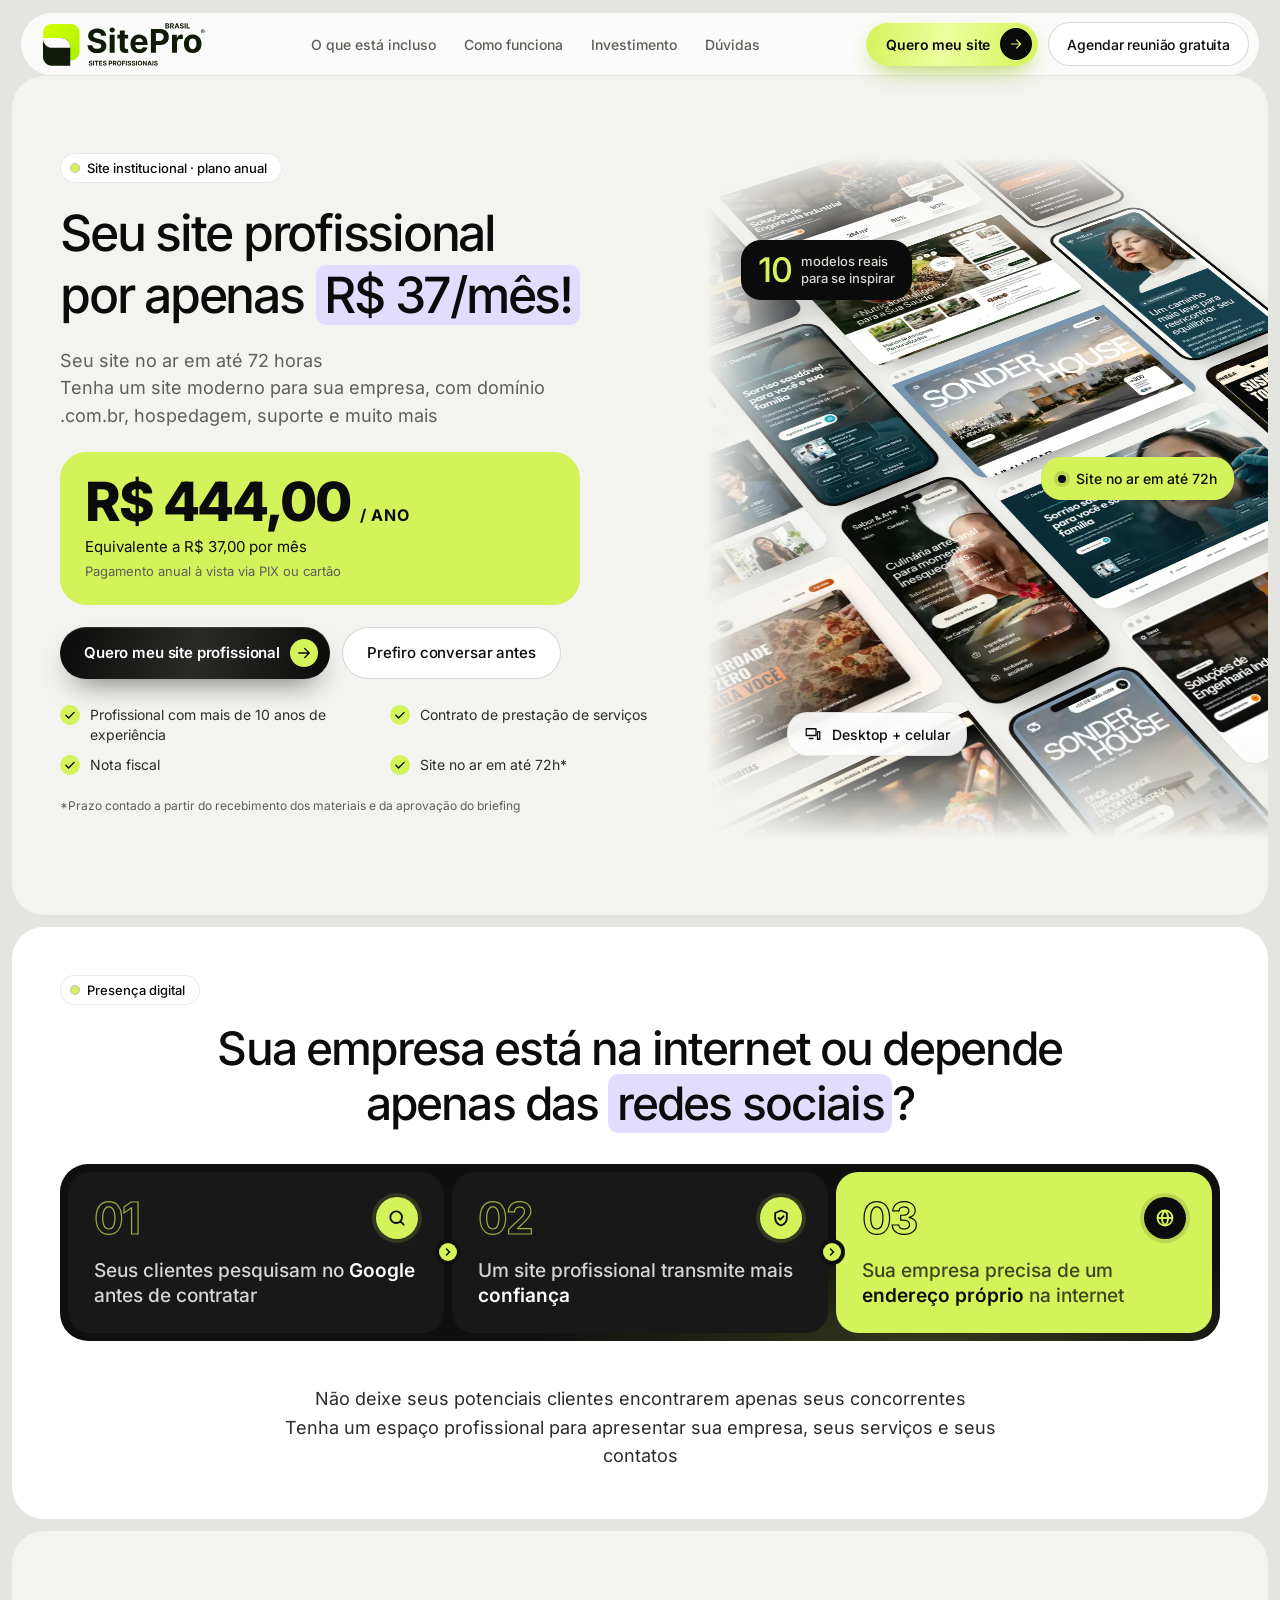
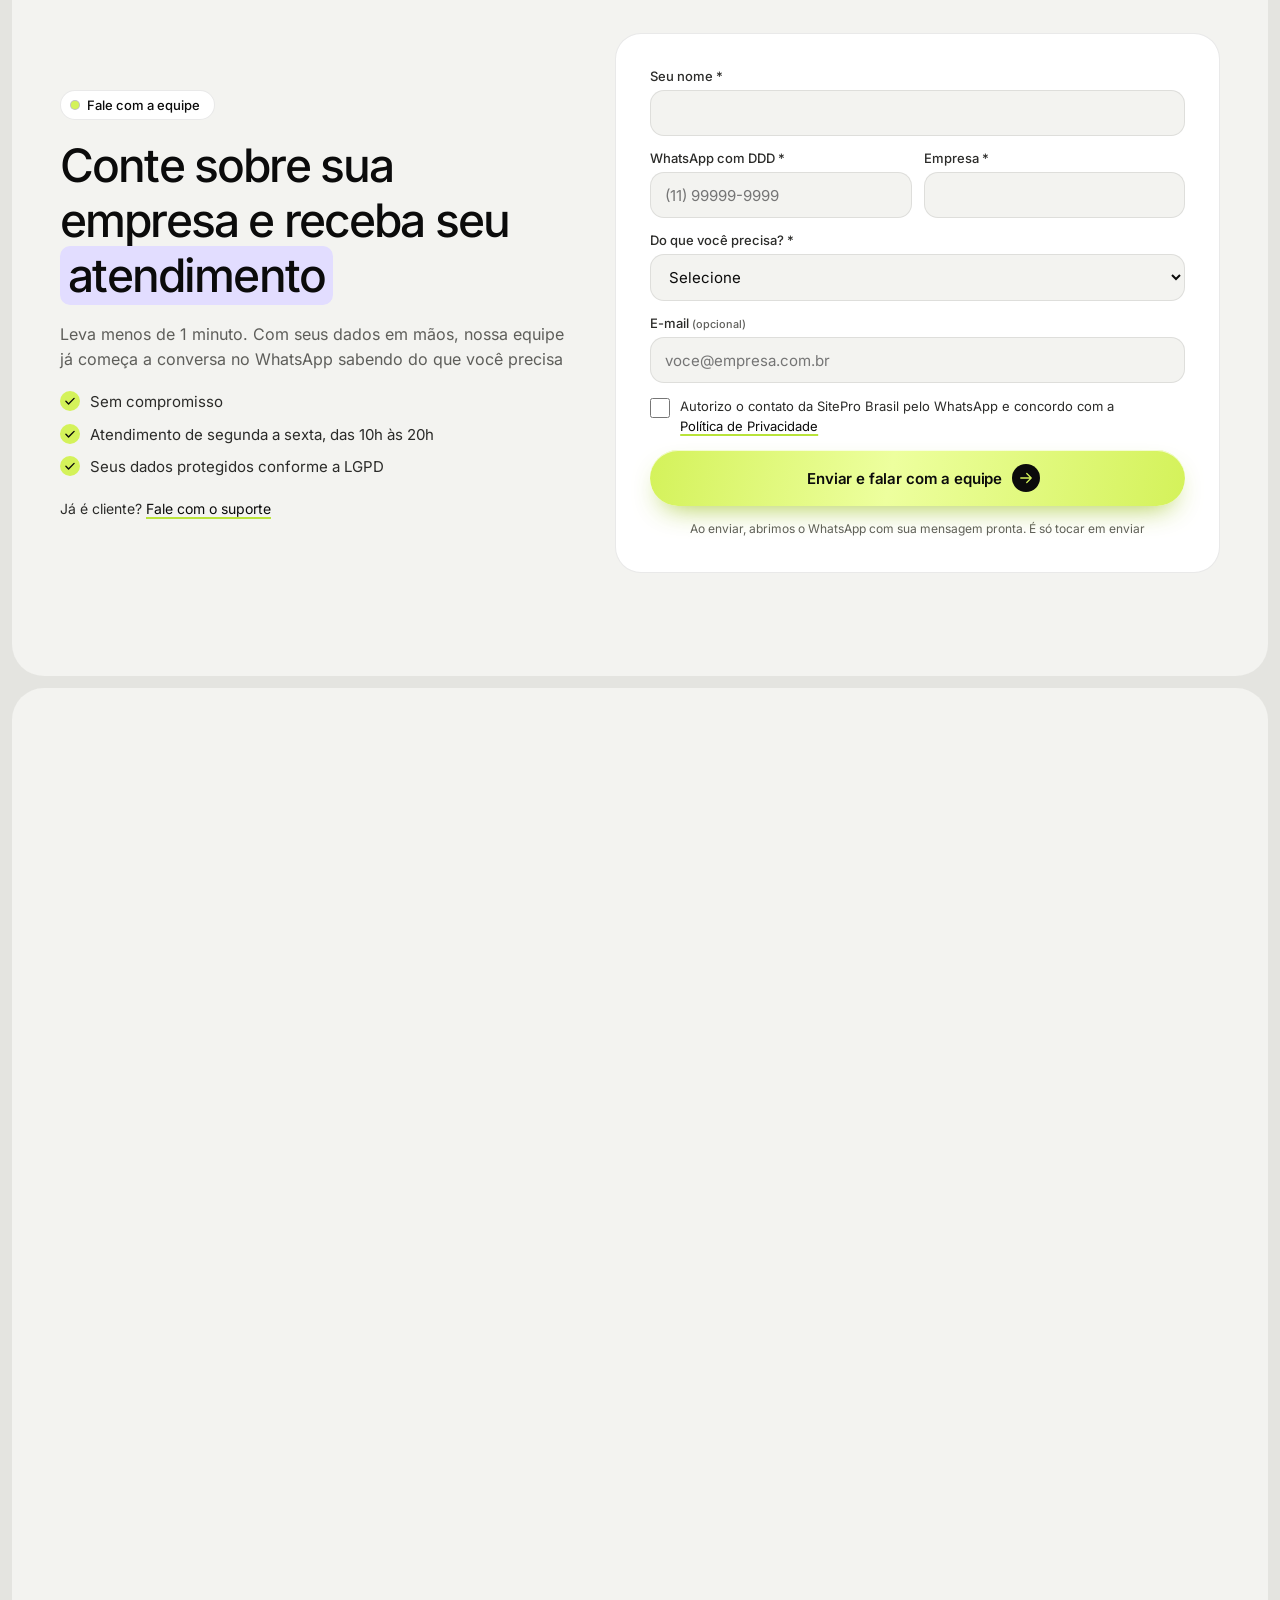
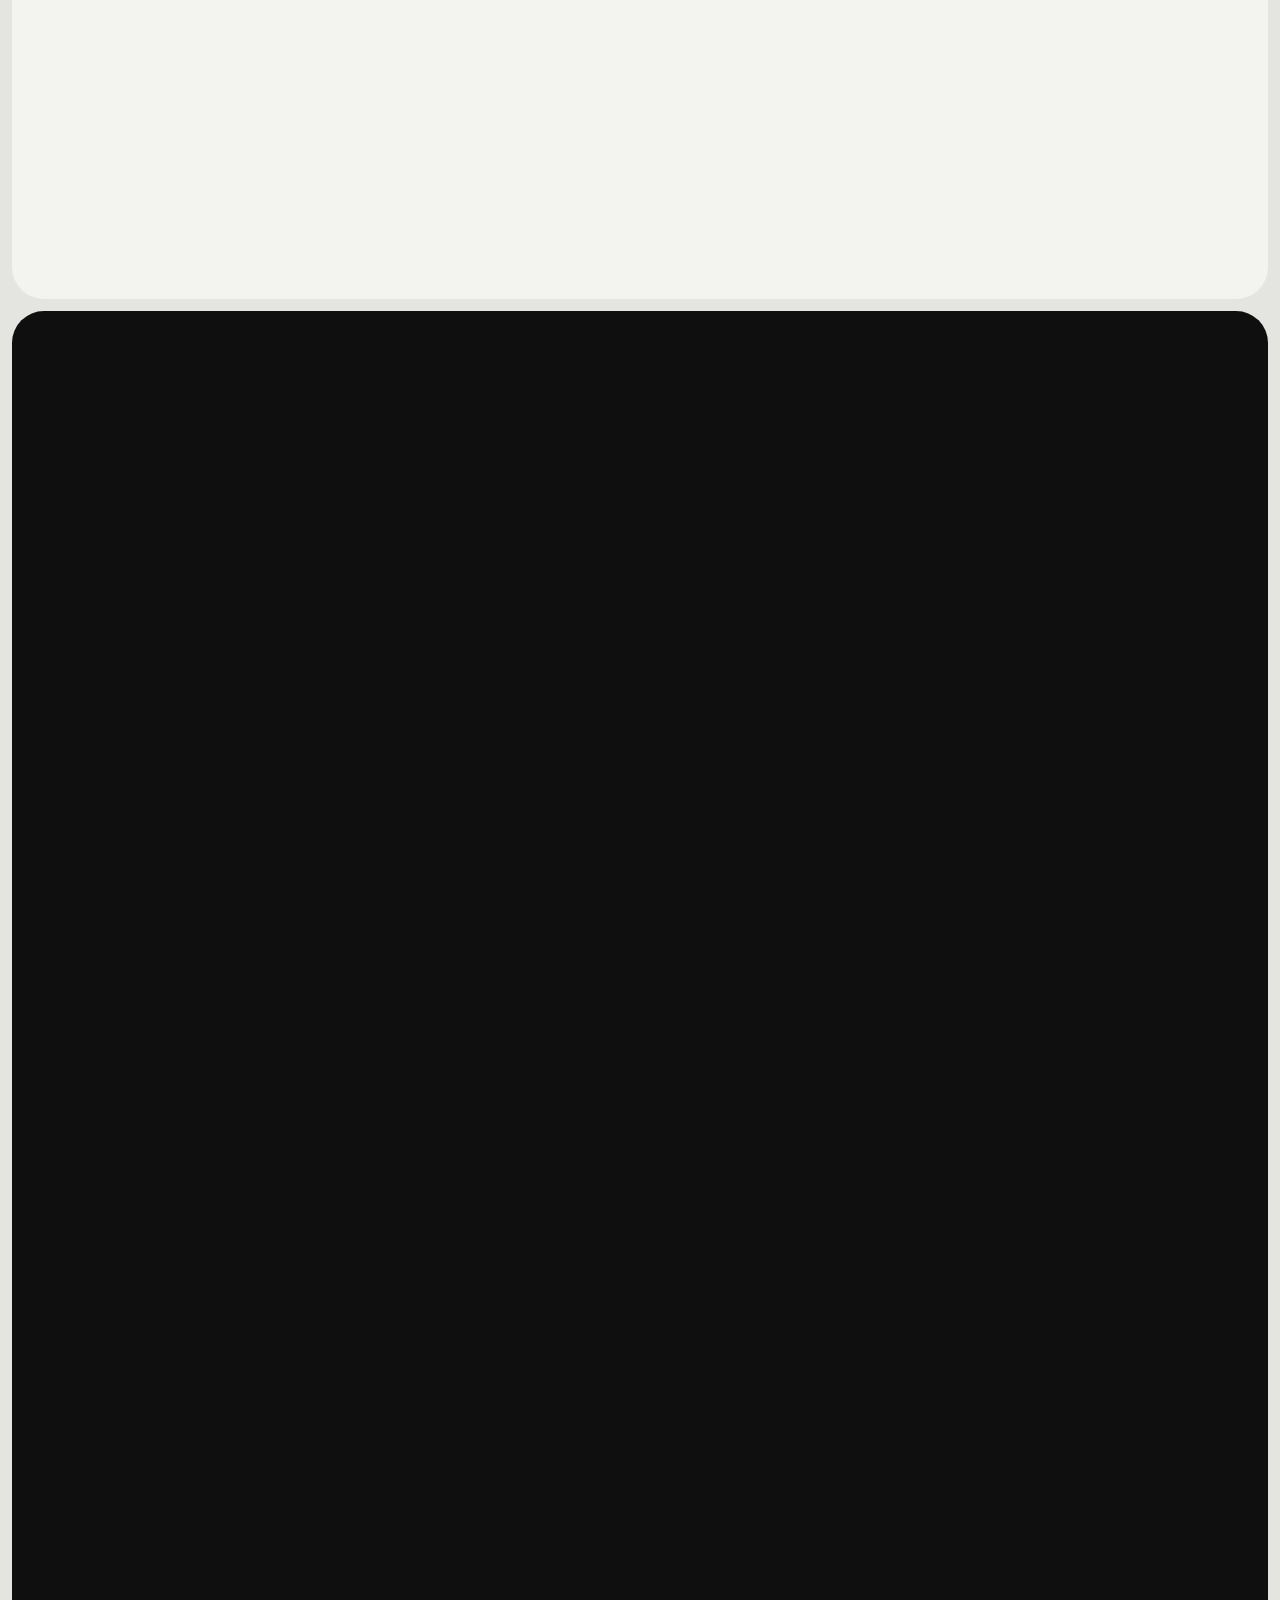
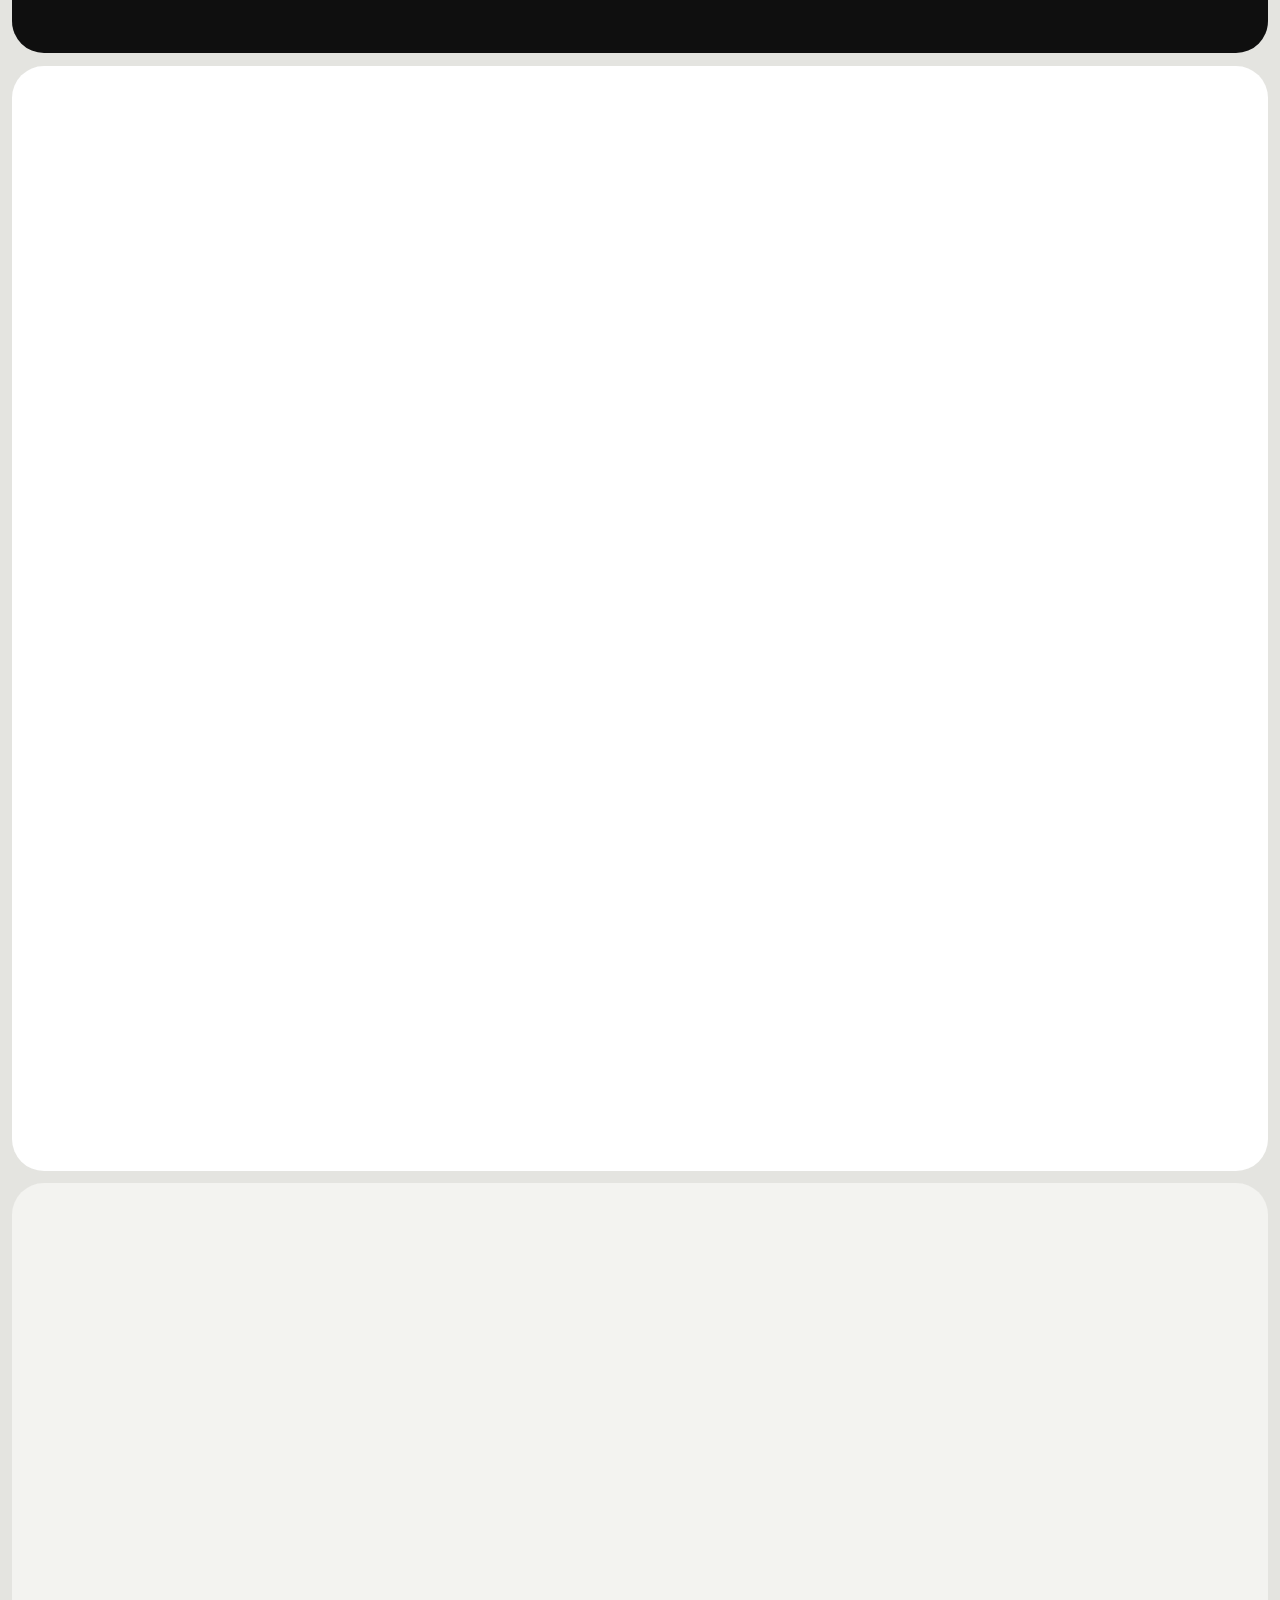
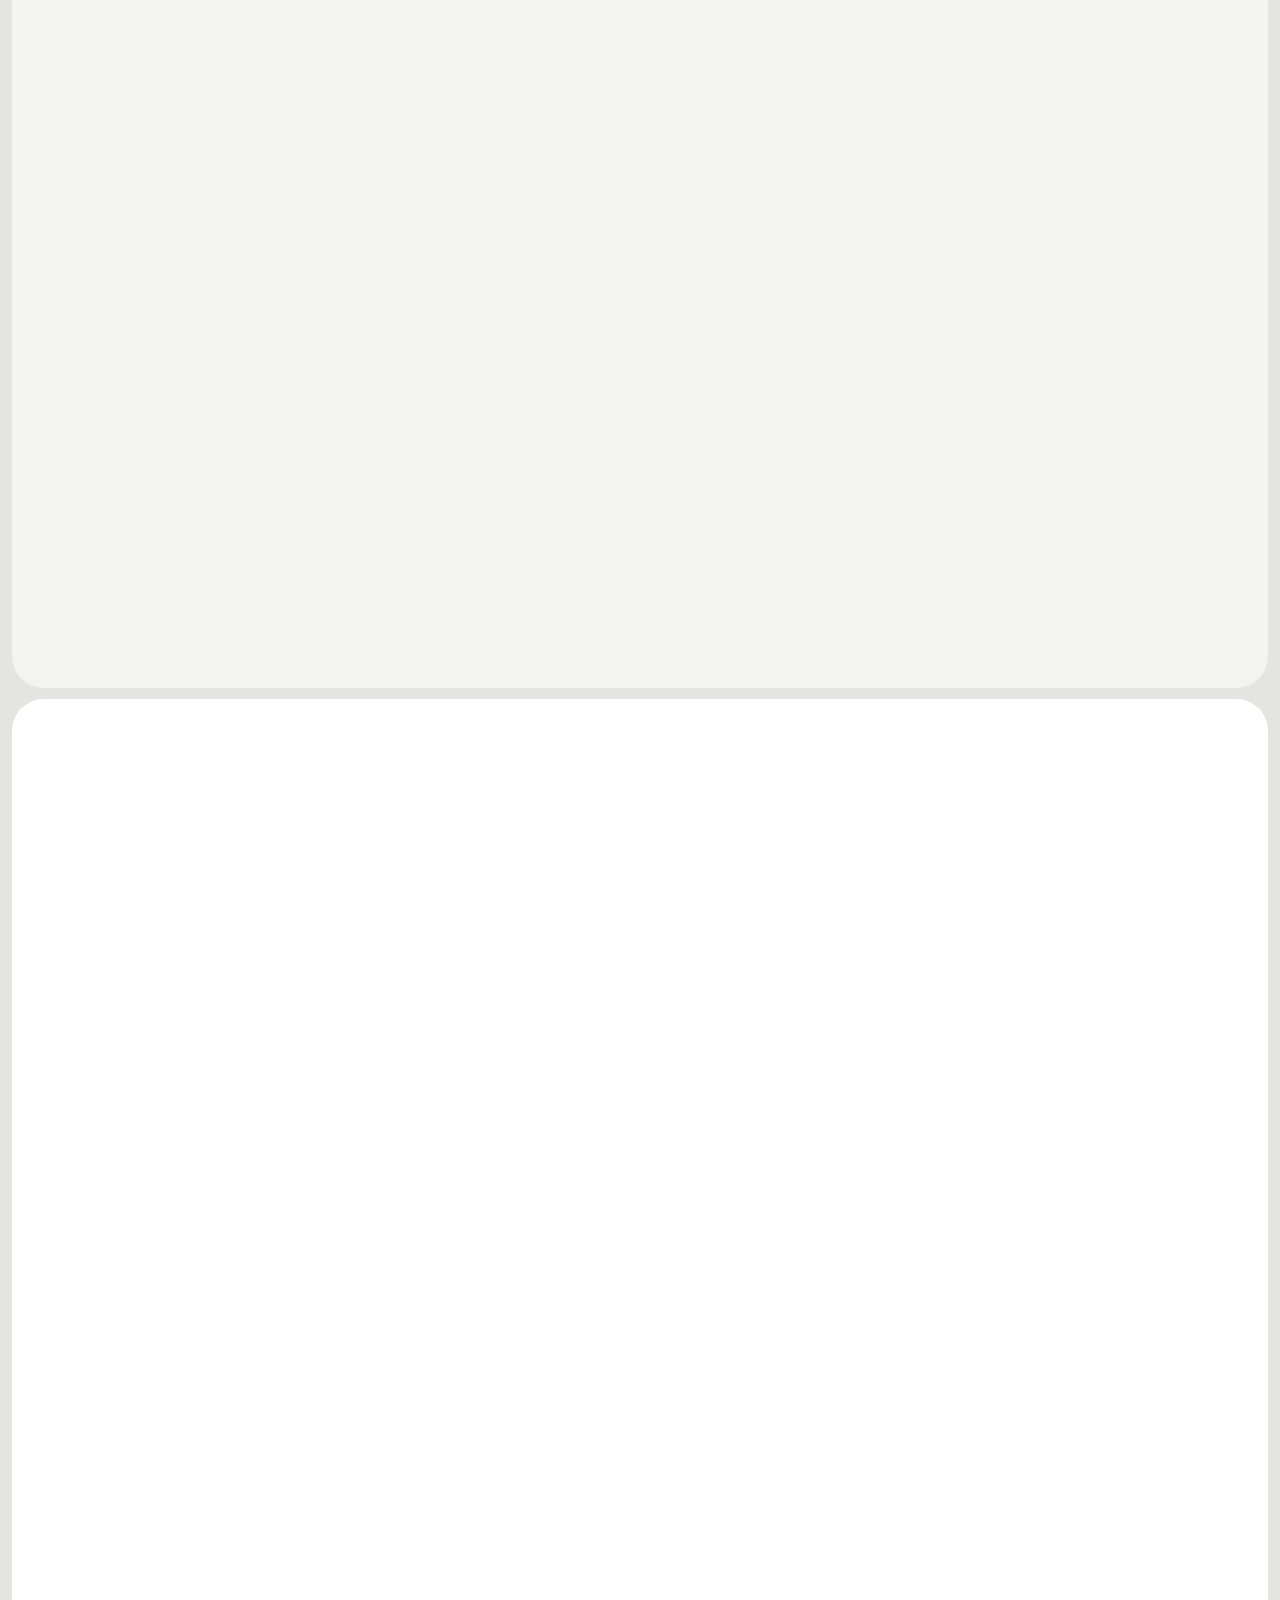
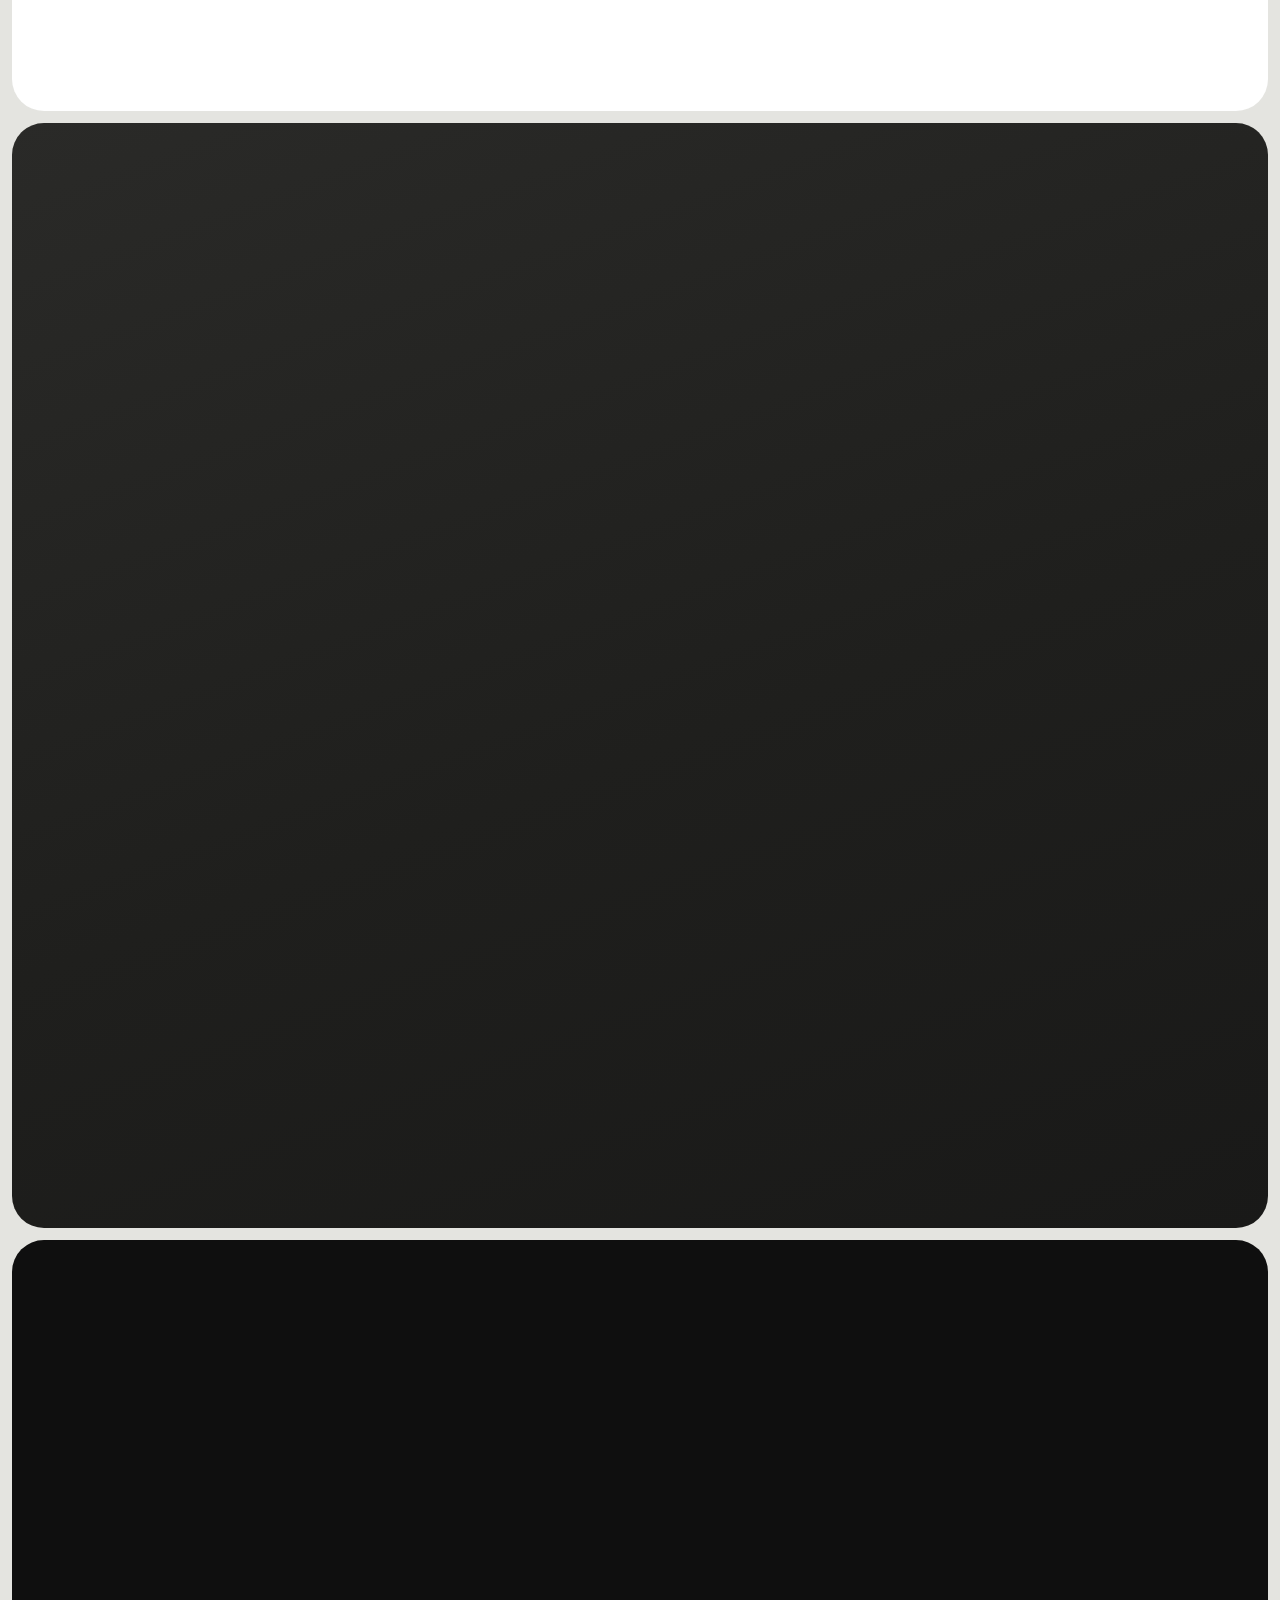
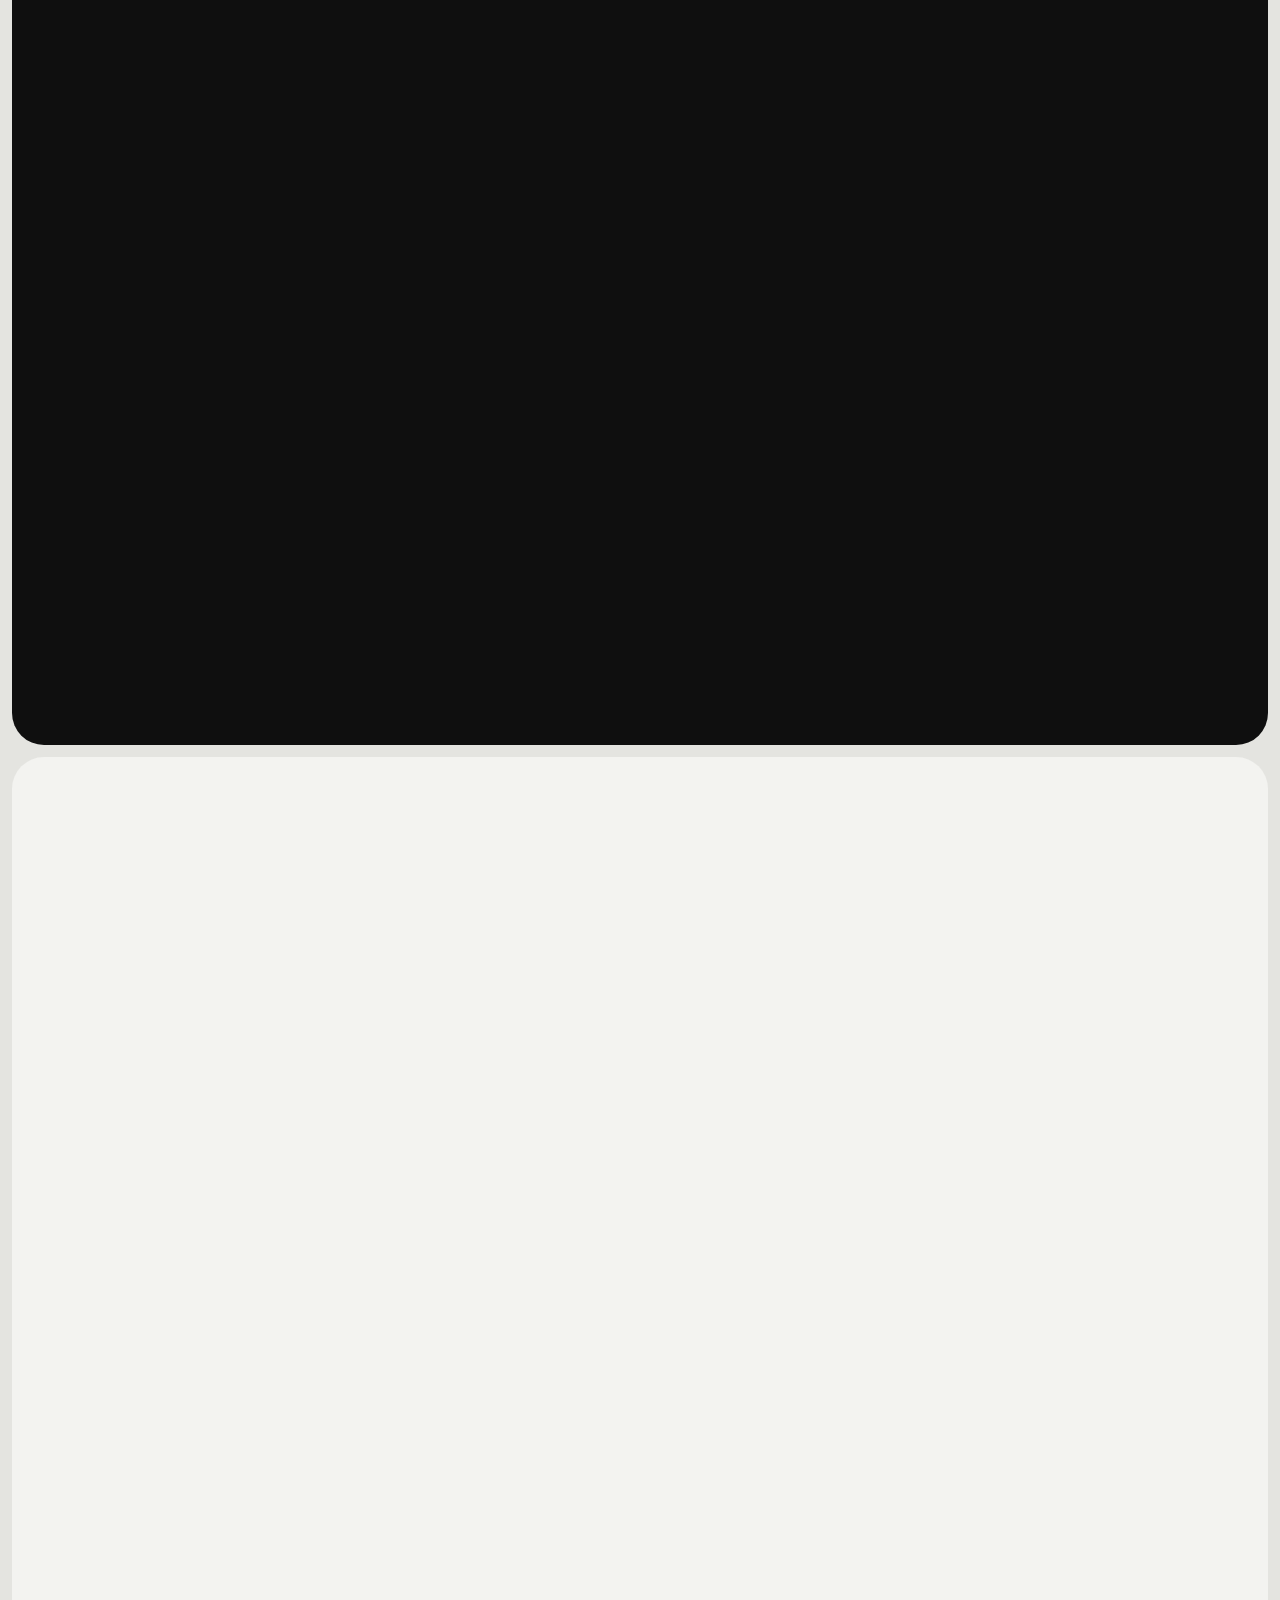
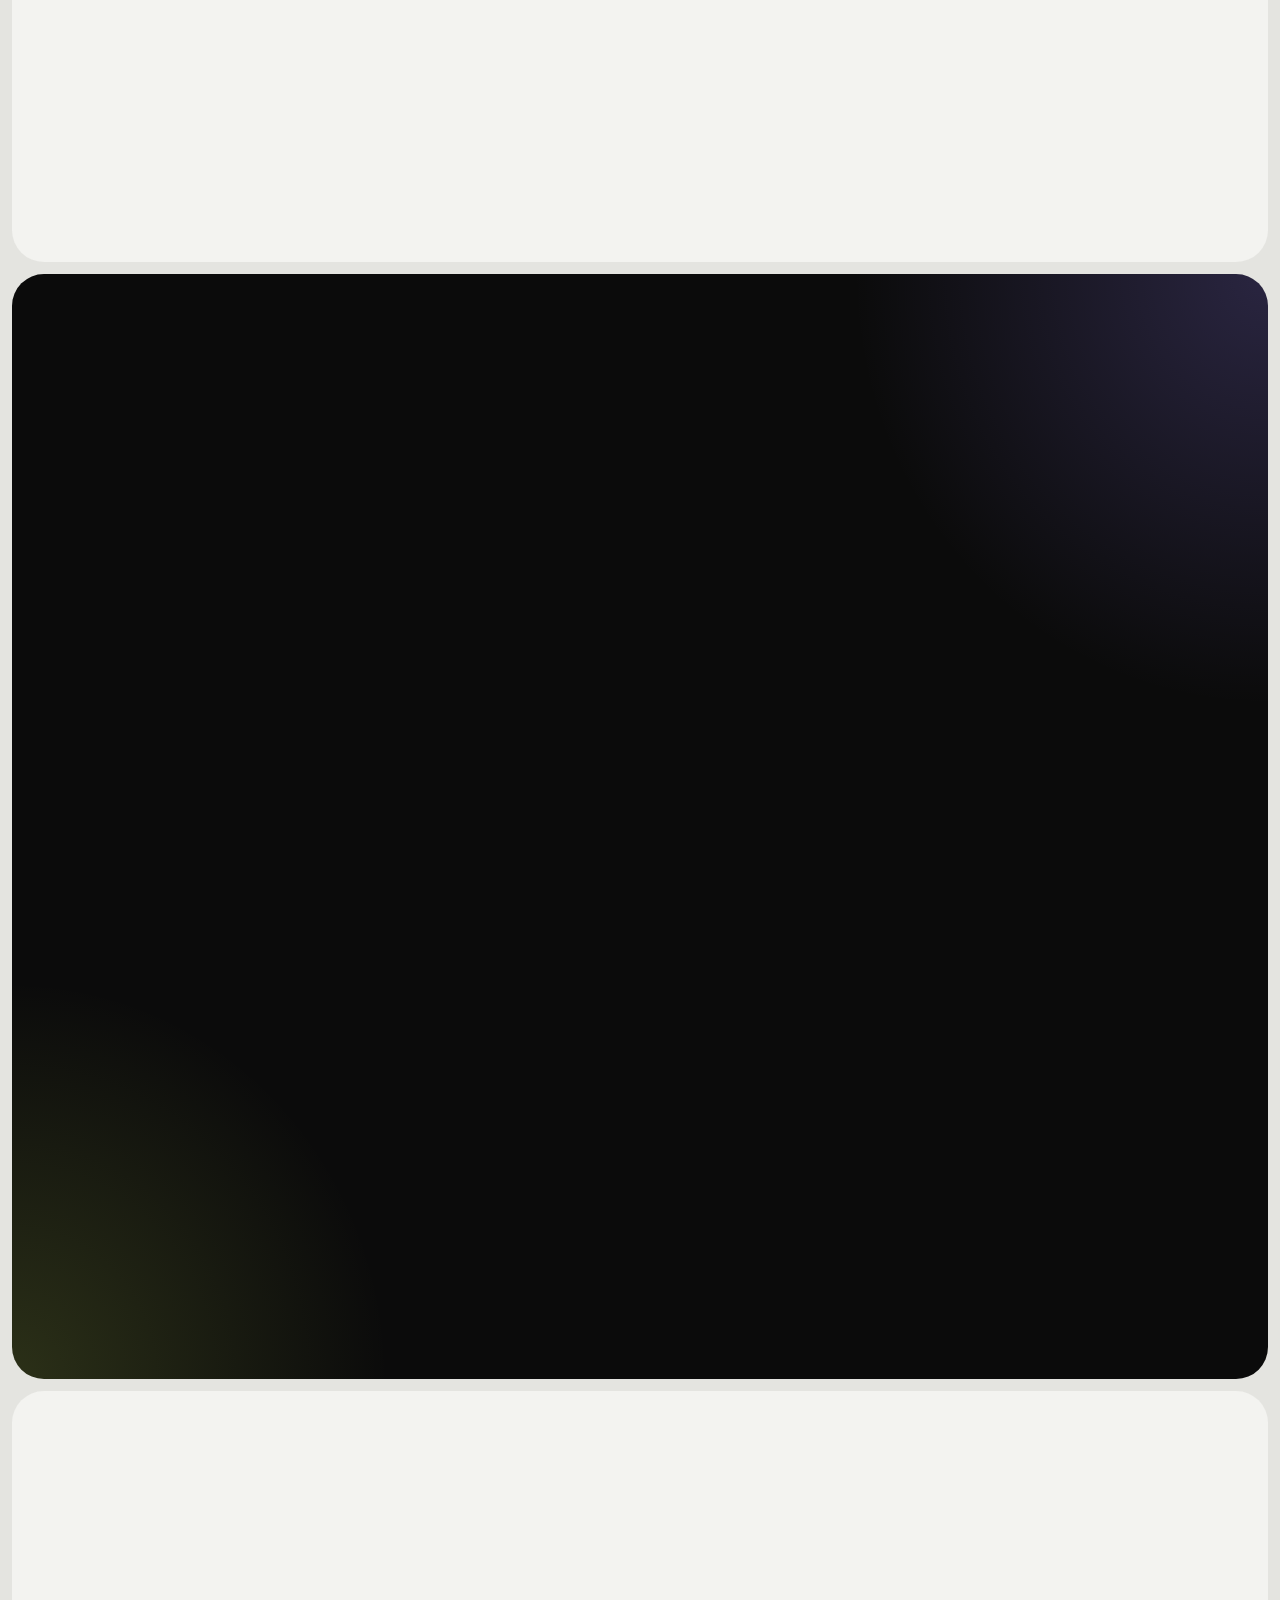
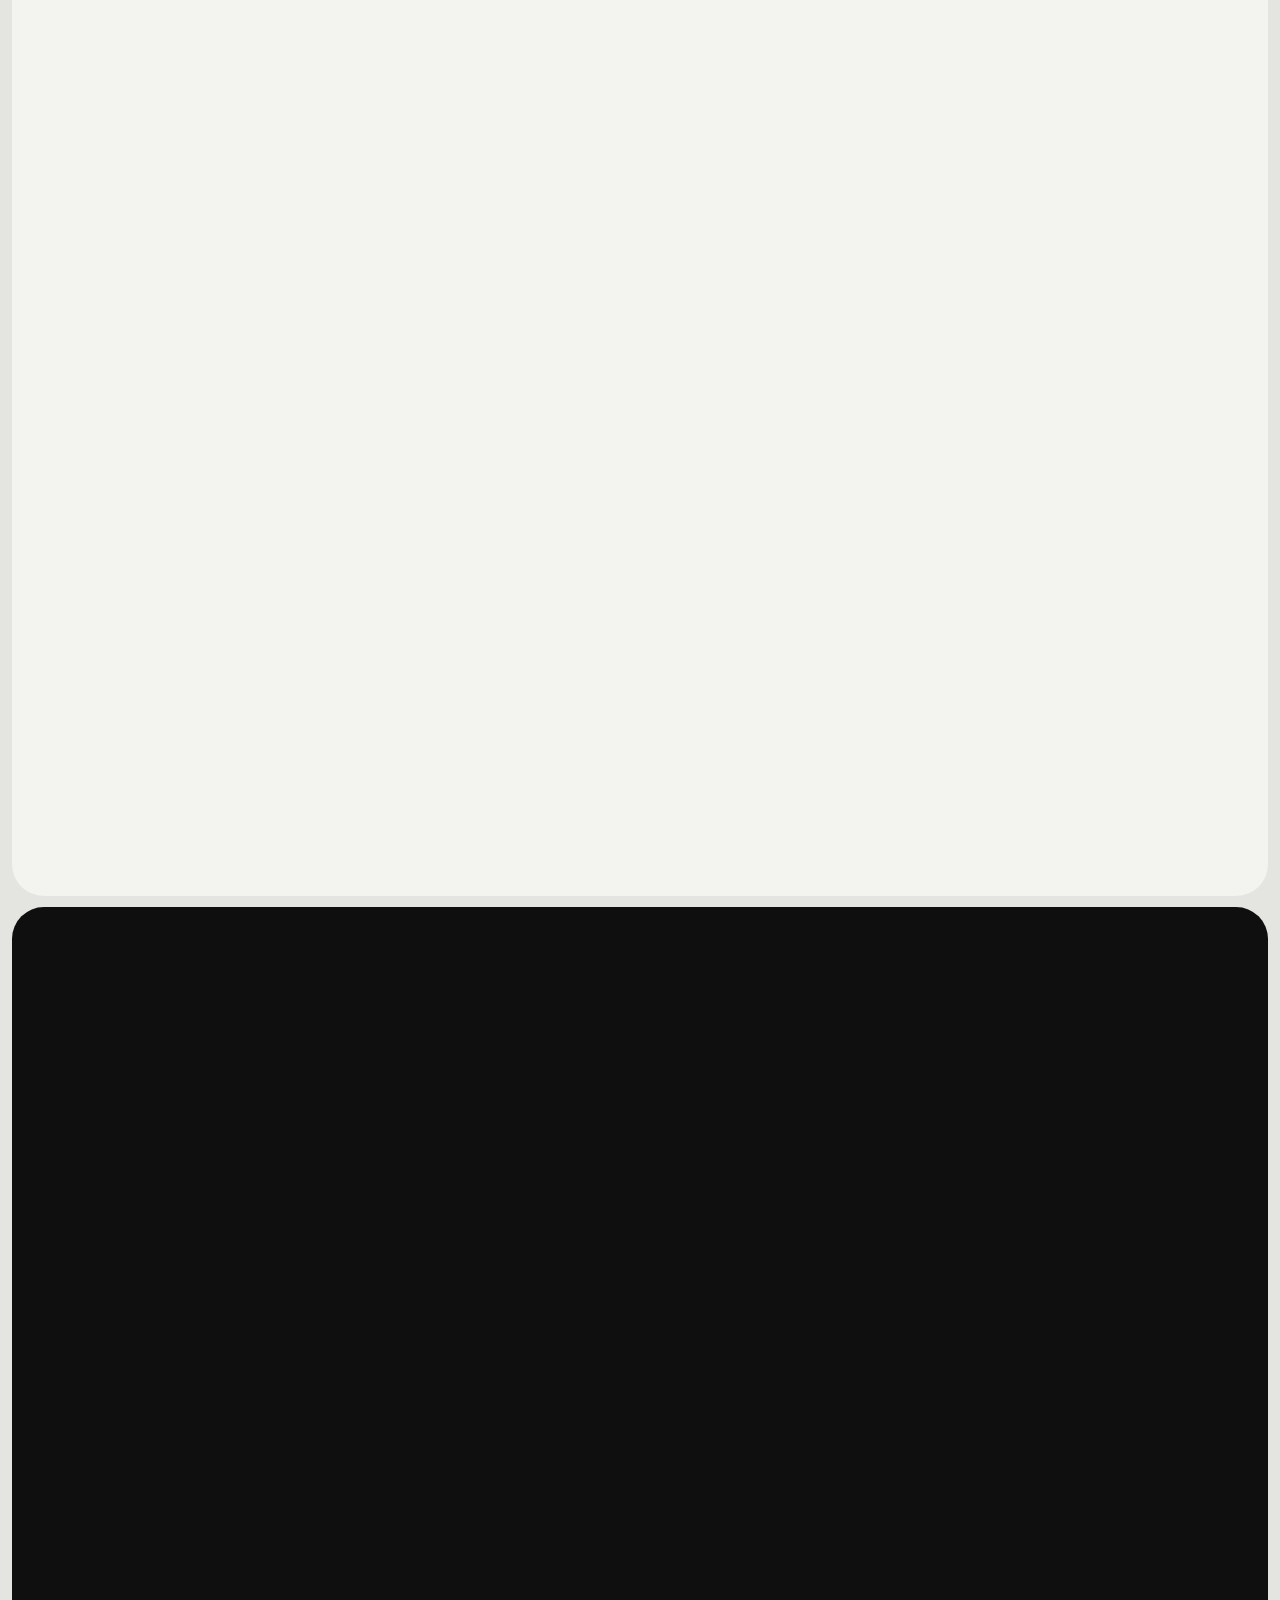
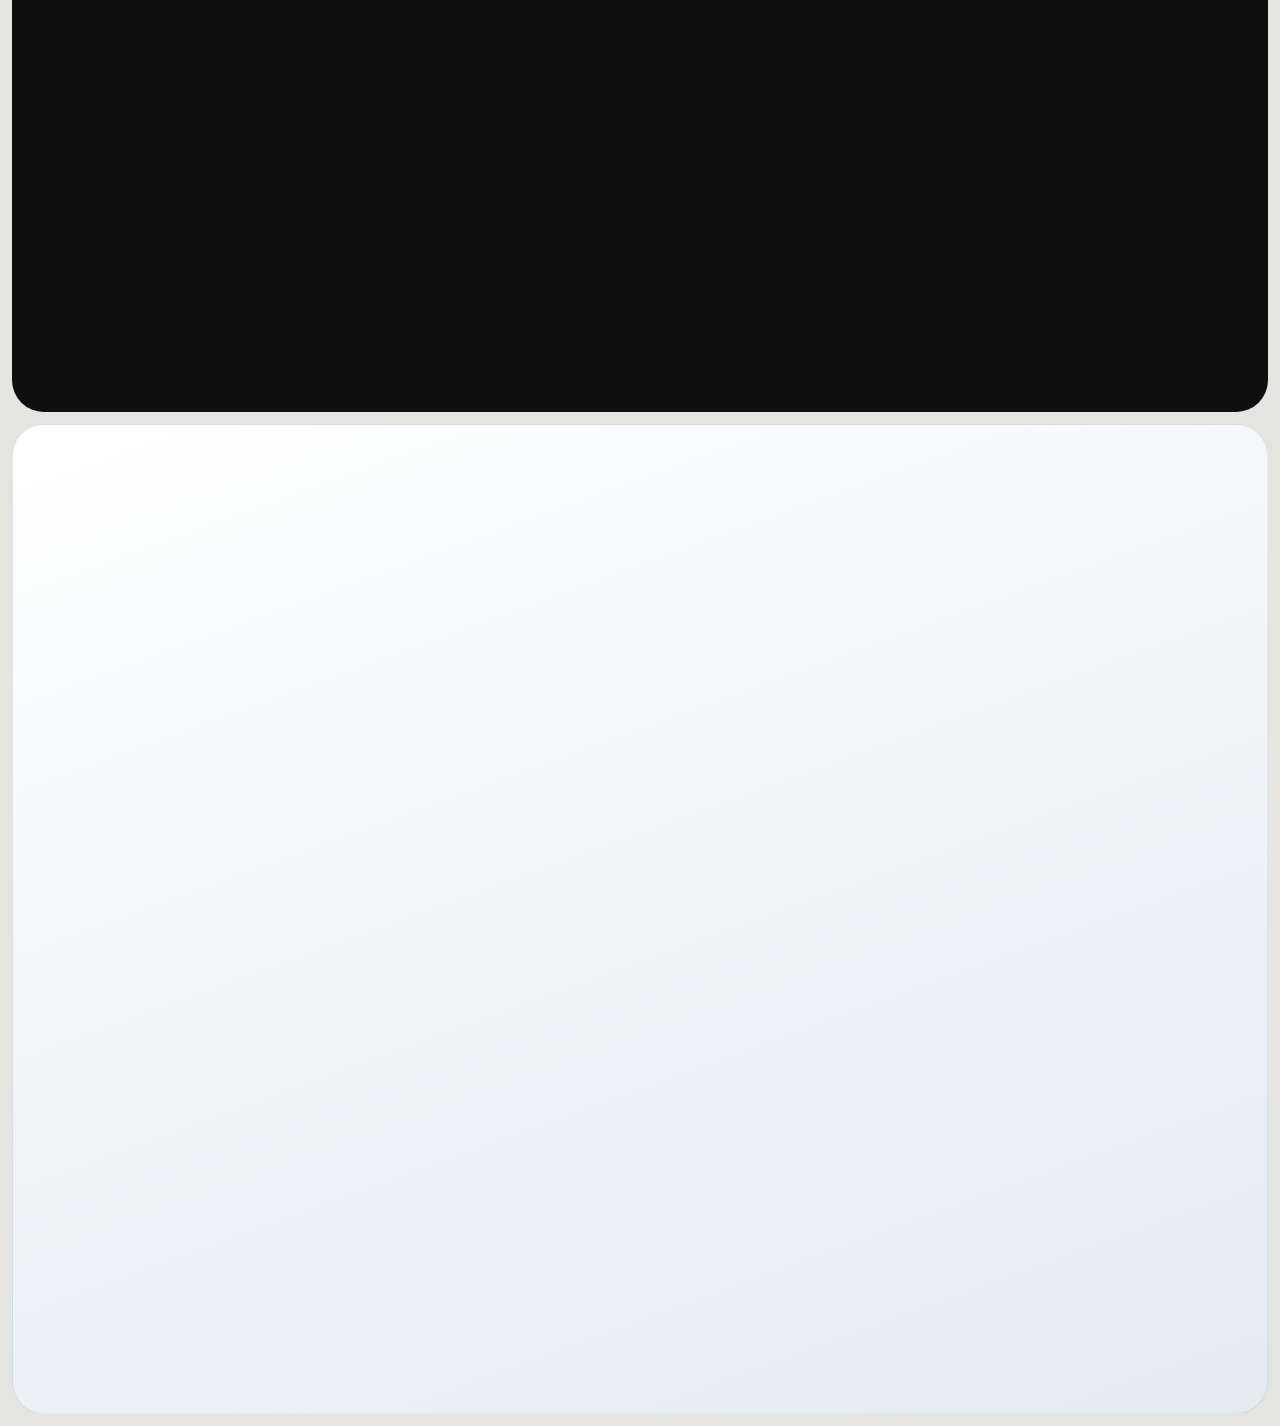
==== commit db086238: "Remover depoimento em vídeo da Valéria e centralizar o da Cinthia Co-Authored-By: Claude Opus 5.5 <n" ====
--- a/index.html
+++ b/index.html
@@ -3,8 +3,8 @@
 <head>
 <meta charset="utf-8">
 <meta name="viewport" content="width=device-width, initial-scale=1">
-<title>Site profissional por R$ 444/ano à vista (R$ 37/mês), no ar em até 72h | SitePro Brasil</title>
-<meta name="description" content="Site institucional moderno com domínio .com.br, hospedagem, e-mail e suporte inclusos. Site no ar em até 72h, por R$ 444/ano à vista (R$ 37/mês).">
+<title>Site profissional por R$ 37/mês, no ar em até 72h | SitePro Brasil</title>
+<meta name="description" content="Site institucional moderno com domínio .com.br, hospedagem, e-mail e suporte inclusos. Site no ar em até 72h, por R$ 444/ano (equivale a R$ 37/mês).">
 <meta name="robots" content="index, follow, max-image-preview:large, max-snippet:-1">
 <meta name="facebook-domain-verification" content="cze01v0lhky1ikq98ef7olm6fln82q" />
 <link rel="canonical" href="https://www.siteprobrasil.com.br/">
@@ -14,22 +14,987 @@
 <meta property="og:type" content="website">
 <meta property="og:locale" content="pt_BR">
 <meta property="og:site_name" content="SitePro Brasil">
-<meta property="og:title" content="Site profissional por R$ 444/ano à vista (R$ 37/mês), no ar em até 72h">
-<meta property="og:description" content="Tenha um site profissional para sua empresa com domínio .com.br, hospedagem e suporte inclusos. Site no ar em até 72h, por R$ 444/ano à vista (R$ 37/mês).">
+<meta property="og:title" content="Site profissional por R$ 37/mês, no ar em até 72h">
+<meta property="og:description" content="Tenha um site profissional para sua empresa com domínio .com.br, hospedagem e suporte inclusos. Site no ar em até 72h, por R$ 444/ano.">
 <meta property="og:image" content="https://www.siteprobrasil.com.br/og-sitepro-4.png">
 <meta property="og:image:type" content="image/png">
 <meta property="og:image:width" content="1200">
 <meta property="og:image:height" content="630">
-<meta property="og:image:alt" content="SitePro Brasil: site profissional por R$ 444/ano à vista (R$ 37/mês) com domínio, hospedagem e suporte">
+<meta property="og:image:alt" content="SitePro Brasil: site profissional por R$ 37/mês com domínio, hospedagem e suporte">
 <meta name="twitter:card" content="summary_large_image">
-<meta name="twitter:title" content="Site profissional por R$ 444/ano à vista (R$ 37/mês), no ar em até 72h">
-<meta name="twitter:description" content="Tenha um site profissional para sua empresa com domínio .com.br, hospedagem e suporte inclusos. Site no ar em até 72h, por R$ 444/ano à vista (R$ 37/mês).">
+<meta name="twitter:title" content="Site profissional por R$ 37/mês, no ar em até 72h">
+<meta name="twitter:description" content="Tenha um site profissional para sua empresa com domínio .com.br, hospedagem e suporte inclusos. Site no ar em até 72h, por R$ 444/ano.">
 <meta name="twitter:image" content="https://www.siteprobrasil.com.br/og-sitepro-4.png">
 <link rel="alternate" type="text/markdown" href="llms.txt" title="Resumo para IAs">
 <script type="application/ld+json">{"@context":"https://schema.org","@graph":[{"@type":"Organization","@id":"https://www.siteprobrasil.com.br/#org","name":"SitePro Brasil","legalName":"HUHN TECNOLOGIA E AUTOMAÇÃO LTDA","alternateName":"André Huhn – Soluções Digitais","taxID":"68.426.644/0001-80","address":{"@type":"PostalAddress","streetAddress":"Av. Paulista, 1636 — Bela Vista","addressLocality":"São Paulo","addressRegion":"SP","addressCountry":"BR"},"description":"Agência que cria sites institucionais profissionais para pequenas e médias empresas no Brasil, com domínio, hospedagem e suporte inclusos.","areaServed":{"@type":"Country","name":"Brasil"},"contactPoint":{"@type":"ContactPoint","email":"sac@andrehuhn.com.br","contactType":"sales","availableLanguage":"Portuguese"},"url":"https://www.siteprobrasil.com.br/","logo":"https://www.siteprobrasil.com.br/og-sitepro-4.png"},{"@type":"WebPage","@id":"https://www.siteprobrasil.com.br/#webpage","name":"Site profissional por R$ 37/mês, no ar em até 72h | SitePro Brasil","description":"Site institucional moderno com domínio .com.br, hospedagem, e-mail e suporte inclusos. Site no ar em até 72h, por R$ 444/ano (equivale a R$ 37/mês).","inLanguage":"pt-BR","about":{"@id":"https://www.siteprobrasil.com.br/#servico"},"publisher":{"@id":"https://www.siteprobrasil.com.br/#org"},"url":"https://www.siteprobrasil.com.br/"},{"@type":"Service","@id":"https://www.siteprobrasil.com.br/#servico","name":"Site institucional profissional — plano anual","serviceType":"Criação de site institucional","provider":{"@id":"https://www.siteprobrasil.com.br/#org"},"areaServed":{"@type":"Country","name":"Brasil"},"description":"Site institucional moderno e responsivo, domínio .com.br, hospedagem anual, uma caixa de e-mail profissional, certificado SSL, configuração inicial de SEO, formulário de contato, integração com WhatsApp e redes sociais, suporte durante a vigência do plano, contrato e nota fiscal. Site no ar em até 72 horas.","offers":{"@type":"Offer","price":"444.00","priceCurrency":"BRL","availability":"https://schema.org/InStock","priceSpecification":{"@type":"UnitPriceSpecification","price":"444.00","priceCurrency":"BRL","referenceQuantity":{"@type":"QuantitativeValue","value":1,"unitCode":"ANN"}},"seller":{"@id":"https://www.siteprobrasil.com.br/#org"}},"url":"https://www.siteprobrasil.com.br/"},{"@type":"FAQPage","@id":"https://www.siteprobrasil.com.br/#faq","mainEntity":[{"@type":"Question","name":"Como funciona o processo de contratação?","acceptedAnswer":{"@type":"Answer","text":"O processo começa com uma reunião para entender as necessidades do seu negócio. Após o alinhamento, formalizamos a contratação e o pagamento."}},{"@type":"Question","name":"Quais são as formas de pagamento?","acceptedAnswer":{"@type":"Answer","text":"O valor anual é pago à vista, via PIX ou cartão."}},{"@type":"Question","name":"O que está incluso no plano de R$ 444 por ano?","acceptedAnswer":{"@type":"Answer","text":"Site institucional moderno e responsivo, domínio .com.br, hospedagem anual, uma caixa de e-mail profissional, certificado SSL, configuração inicial de SEO, formulário de contato, integração com WhatsApp e redes sociais, suporte durante a vigência do plano, contrato, nota fiscal e bônus de 10 posts para Instagram ou Facebook."}},{"@type":"Question","name":"O valor de R$ 37 é uma mensalidade?","acceptedAnswer":{"@type":"Answer","text":"Não. O plano é anual, no valor de R$ 444,00, e R$ 37,00 é apenas o equivalente mensal desse valor."}},{"@type":"Question","name":"Como funciona a comunicação com o cliente?","acceptedAnswer":{"@type":"Answer","text":"Após a contratação, criamos um grupo exclusivo no WhatsApp para centralizar a comunicação, compartilhar informações e acompanhar o andamento do projeto."}},{"@type":"Question","name":"Quais materiais preciso enviar?","acceptedAnswer":{"@type":"Answer","text":"Após a contratação, solicitamos os materiais necessários e realizamos um briefing para compreender os objetivos, as referências e as expectativas do projeto."}},{"@type":"Question","name":"Como funciona o desenvolvimento?","acceptedAnswer":{"@type":"Answer","text":"Com o briefing preenchido e os materiais recebidos, iniciamos o desenvolvimento conforme o escopo aprovado."}},{"@type":"Question","name":"Em quanto tempo meu site fica pronto?","acceptedAnswer":{"@type":"Answer","text":"Em até 72 horas seu site está publicado e 100% funcionando, com todos os recursos e funcionalidades combinados no ar. O prazo conta a partir do recebimento dos materiais e da aprovação do briefing."}},{"@type":"Question","name":"Quais são os dias e horários de atendimento?","acceptedAnswer":{"@type":"Answer","text":"De segunda a sexta-feira, das 10h às 20h, com intervalo das 13h às 14h."}},{"@type":"Question","name":"O domínio .com.br está incluso?","acceptedAnswer":{"@type":"Answer","text":"Sim, o domínio .com.br está incluso durante a vigência do plano."}},{"@type":"Question","name":"A hospedagem está inclusa?","acceptedAnswer":{"@type":"Answer","text":"Sim, a hospedagem do site está inclusa por um ano, durante a vigência do plano."}},{"@type":"Question","name":"Terei um e-mail profissional?","acceptedAnswer":{"@type":"Answer","text":"Sim, o plano inclui uma caixa de e-mail profissional."}},{"@type":"Question","name":"Meu site vai funcionar bem no celular?","acceptedAnswer":{"@type":"Answer","text":"Sim, todos os sites são desenvolvidos com design responsivo, adaptado para celulares, tablets e computadores."}},{"@type":"Question","name":"Meu site vai aparecer no Google?","acceptedAnswer":{"@type":"Answer","text":"O plano inclui a configuração inicial de SEO para Google, que prepara o site para ser encontrado nas buscas. A posição nos resultados depende de diversos fatores e não pode ser garantida."}},{"@type":"Question","name":"Posso escolher um dos modelos apresentados?","acceptedAnswer":{"@type":"Answer","text":"Os modelos são referências visuais para você escolher o estilo que mais combina com o seu negócio. Seu site é desenvolvido com as informações e a identidade visual da sua empresa."}},{"@type":"Question","name":"O suporte está incluso?","acceptedAnswer":{"@type":"Answer","text":"Sim, o suporte está incluso durante a vigência do plano. Para solicitar atendimento, use o botão Falar com a equipe e escolha a opção Já sou cliente."}},{"@type":"Question","name":"Posso pedir funcionalidades personalizadas?","acceptedAnswer":{"@type":"Answer","text":"O plano de R$ 444,00 por ano é padronizado e inclui os itens descritos nesta página. Funcionalidades que não estão previstas no plano não fazem parte da contratação."}},{"@type":"Question","name":"Como funciona a renovação?","acceptedAnswer":{"@type":"Answer","text":"Ao final de cada ano, você pode renovar o plano com 20% de desconto sobre o valor vigente."}},{"@type":"Question","name":"Recebo contrato e nota fiscal?","acceptedAnswer":{"@type":"Answer","text":"Sim, toda contratação inclui contrato de prestação de serviços e emissão de nota fiscal."}},{"@type":"Question","name":"Como falo com a equipe pelo WhatsApp?","acceptedAnswer":{"@type":"Answer","text":"Preencha o formulário de atendimento do site e seguimos com você pelo WhatsApp, com seus dados já em mãos. Clientes usam o atendimento Já sou cliente."}}]}]}</script>
 <link rel="preload" href="logo.svg" as="image" type="image/svg+xml">
 <link rel="preload" href="inter-latin.woff2" as="font" type="font/woff2" crossorigin>
-<link rel="stylesheet" href="/styles.css">
+<style>
+@font-face{font-family:"Inter";font-style:normal;font-weight:400 800;font-display:swap;src:url("inter-latin.woff2") format("woff2")}
+[hidden]{display:none!important}
+:root{--bg:#E4E4E0;--panel:#FFFFFF;--soft:#F3F3F0;--ink:#0B0B0B;--mut:#5E5E5A;--line:rgba(11,11,11,.09);--lime:#D4F25A;--lime-d:#C3E445;--lav:#E2DDFF;--dark:#0F0F0F}
+body{margin:0;background:var(--bg)}
+*{box-sizing:border-box}
+html{scroll-behavior:smooth}
+a{color:inherit}a:hover{color:inherit}
+.lp{font-family:'Inter',system-ui,-apple-system,sans-serif;color:var(--ink);background:var(--bg);-webkit-font-smoothing:antialiased;overflow-x:clip;padding-bottom:12px}
+.lp>.sec{margin:0 12px 12px;border-radius:32px;overflow:hidden;background:var(--soft)}
+.lp>.sec.white{background:var(--panel)}
+.wrap{max-width:1240px;margin:0 auto;padding:0 clamp(16px,4vw,40px);position:relative;z-index:2}
+.sec{position:relative;padding:clamp(64px,8vw,110px) 0;scroll-margin-top:84px}
+.h-hero{font-size:clamp(38px,4.8vw,66px);font-weight:500;letter-spacing:-.045em;line-height:1.02;margin:0}
+.h-sec{font-size:clamp(30px,3.6vw,50px);font-weight:500;letter-spacing:-.04em;line-height:1.05;margin:0}
+.h3{font-size:18px;font-weight:500;letter-spacing:-.02em;margin:0;line-height:1.3}
+.mut{color:var(--mut)}
+.hl,.tq{background:var(--lav);color:inherit;border-radius:.24em;padding:0 .14em;-webkit-box-decoration-break:clone;box-decoration-break:clone}
+.eyebrow{display:inline-flex;align-items:center;gap:8px;align-self:flex-start;font-size:13px;font-weight:500;color:var(--ink);background:var(--panel);border:1px solid var(--line);border-radius:999px;padding:6px 14px 6px 10px}
+.eyebrow:before{content:"";width:8px;height:8px;border-radius:50%;background:var(--lime);box-shadow:0 0 0 1px rgba(11,11,11,.25)}
+.card{background:var(--panel);border:1px solid var(--line);border-radius:26px;position:relative;overflow:hidden;transition:transform .45s cubic-bezier(.2,.7,.2,1)}
+.card:hover{transform:translateY(-3px)}
+.card.dk{background:var(--dark);color:#fff;border-color:var(--dark)}
+.card.dk .icb{background:rgba(255,255,255,.08);color:var(--lime);border-color:rgba(255,255,255,.12)}
+.pill{display:inline-flex;align-items:center;gap:6px;border-radius:999px;padding:6px 13px;font-size:12px;font-weight:500;line-height:1.2;white-space:nowrap}
+.ic{width:20px;height:20px;fill:none;stroke:currentColor;stroke-width:1.7;stroke-linecap:round;stroke-linejoin:round;display:block;flex:none}
+.icb{width:46px;height:46px;border-radius:50%;display:inline-flex;align-items:center;justify-content:center;background:var(--soft);color:var(--ink);border:1px solid var(--line);flex:none}
+.num{width:30px;height:30px;border-radius:50%;display:inline-flex;align-items:center;justify-content:center;font-size:13px;font-weight:600;flex:none}
+.btn{display:inline-flex;align-items:center;justify-content:center;gap:10px;border-radius:999px;padding:0 24px;min-height:52px;font-size:15px;font-weight:500;letter-spacing:-.01em;text-decoration:none;cursor:pointer;border:0;font-family:inherit;transition:transform .25s,background .25s,color .25s;text-align:center}
+.btn-p{background:var(--ink);color:#fff}
+.btn-p:hover{color:#fff;background:#262626;transform:translateY(-1px)}
+.btn-p .ic{background:var(--lime);color:var(--ink);border-radius:50%;padding:5px;width:28px!important;height:28px!important;margin-right:-12px}
+.btn-s{background:var(--panel);color:var(--ink);border:1px solid rgba(11,11,11,.16)}
+.btn-s:hover{color:var(--ink);border-color:var(--ink)}
+.btn-sm{min-height:42px;padding:0 18px;font-size:14px}
+.chk{display:flex;gap:10px;align-items:flex-start;font-size:15px;line-height:1.45;color:#2B2B29}
+.chk .ic{width:20px;height:20px;padding:3px;border-radius:50%;background:var(--lime);color:var(--ink);stroke-width:2.4;margin-top:0}
+.list{list-style:none;margin:0;padding:0;display:flex;flex-direction:column;gap:11px}
+.wv{position:absolute;inset:0;width:100%;height:100%;-webkit-mask-image:linear-gradient(180deg,transparent 0%,#000 55%);mask-image:linear-gradient(180deg,transparent 0%,#000 55%)}
+.wv path,.wv use{fill:none;stroke:rgba(255,255,255,.16);stroke-width:1.1}
+/* logo */
+.logo{display:inline-flex;align-items:center;gap:10px;text-decoration:none;color:var(--ink)}
+.logo:hover{color:var(--ink)}
+.lg-img{display:block;height:46px;width:auto}
+.dark-sec .lg-img{height:56px}
+@media (max-width:680px){.lg-img{height:40px}.dark-sec .lg-img{height:48px}}
+@media (max-width:360px){.lg-img{height:34px}}
+.lg-ic{width:36px;height:36px;flex:none}
+.lg-mon{fill:none;stroke:var(--ink);stroke-width:2.4;stroke-linecap:round;stroke-linejoin:round}
+.lg-dot{fill:var(--lime-d)}
+.lg-txt{text-anchor:middle;font-family:Inter,system-ui,sans-serif;font-weight:700;font-size:11px;fill:var(--ink);letter-spacing:.02em}
+.lg-w{display:flex;flex-direction:column;line-height:1}
+.lg-w b{font-size:14px;font-weight:700;letter-spacing:.02em}
+.lg-w small{font-size:8.5px;font-weight:500;letter-spacing:.24em;color:var(--mut);margin-top:4px}
+.dark-sec .logo,.dark-sec .logo:hover{color:#fff}
+.dark-sec .lg-mon{stroke:#fff}.dark-sec .lg-txt{fill:#fff}.dark-sec .lg-w small{color:#A3A39E}
+/* header */
+.hdr{position:sticky;top:0;z-index:50;padding:12px 12px 0;pointer-events:none}
+.hdr-in{pointer-events:auto;display:flex;align-items:center;justify-content:space-between;gap:20px;min-height:64px;background:rgba(255,255,255,.82);-webkit-backdrop-filter:blur(14px);backdrop-filter:blur(14px);border:1px solid var(--line);border-radius:999px;max-width:1240px;padding:0 10px 0 22px}
+.nav-links{display:flex;gap:28px}
+.nav-links a{font-size:14px;font-weight:500;color:var(--mut);text-decoration:none;padding:10px 0}
+.nav-links a:hover{color:var(--ink)}
+.mnav{display:none;position:relative}
+.mnav summary{list-style:none;width:44px;height:44px;border-radius:50%;border:1px solid var(--line);display:flex;align-items:center;justify-content:center;cursor:pointer;color:var(--ink);background:#fff}
+.mnav summary::-webkit-details-marker{display:none}
+.mnav-p{position:absolute;right:0;top:54px;width:240px;background:#fff;border:1px solid var(--line);border-radius:20px;padding:10px;display:flex;flex-direction:column;box-shadow:0 24px 50px -20px rgba(0,0,0,.25)}
+.mnav-p a{color:var(--ink);text-decoration:none;padding:12px 12px;border-radius:12px;font-size:15px}
+.mnav-p a:hover{background:var(--soft);color:var(--ink)}
+.mnav-p a.btn:not(.btn-p){color:#fff}
+/* devices */
+.lap-lid{background:#1A1A1A;border:1px solid #2A2A2A;border-radius:16px 16px 6px 6px;padding:10px;box-shadow:0 40px 80px -40px rgba(0,0,0,.45)}
+.lap-scr{border-radius:7px;overflow:hidden;aspect-ratio:16/10;background:#FFFFFF}
+.lap-base{height:13px;margin:0 -7%;background:linear-gradient(180deg,#CFCFCB 0%,#A9A9A5 100%);border-radius:0 0 20px 20px}
+.phone{background:#1A1A1A;border:1px solid #2A2A2A;border-radius:26px;padding:7px;box-shadow:0 30px 60px -30px rgba(0,0,0,.5)}
+.phone-scr{border-radius:20px;overflow:hidden;aspect-ratio:9/19;background:#FFFFFF}
+/* demo mini-sites */
+.ds{height:100%;display:flex;flex-direction:column;font-size:7px;color:#0F172A;background:#FFFFFF;text-align:left}
+.ds-nav{display:flex;justify-content:space-between;align-items:center;padding:7px 10px;gap:6px}
+.ds-logo{font-weight:800;font-size:8px;display:flex;align-items:center;gap:4px}
+.ds-logo i{width:9px;height:9px;border-radius:3px;display:inline-block}
+.ds-links{display:flex;gap:7px;color:#64748B}
+.ds-hero{display:grid;grid-template-columns:1.1fr 1fr;gap:8px;align-items:center;padding:10px 10px 12px}
+.ds-h{font-size:12.5px;font-weight:700;line-height:1.1;margin:0;letter-spacing:-.02em}
+.ds-p{margin:4px 0 0;color:#64748B;font-size:6.5px;line-height:1.4}
+.ds-btn{display:inline-block;padding:3px 9px;border-radius:99px;color:#FFFFFF;font-size:6px;font-weight:700;margin-top:6px}
+.ds-img{border-radius:6px;height:64px}
+.ds-cards{display:grid;grid-template-columns:repeat(3,minmax(0,1fr));gap:5px;padding:0 10px 10px}
+.ds-card{border-radius:5px;background:#F1F5F9;padding:6px;font-size:6px;font-weight:700;display:flex;flex-direction:column;gap:3px}
+.ds-card i{width:10px;height:10px;border-radius:3px;display:block}
+.ds-bar{height:3px;border-radius:2px;background:#CBD5E1;display:block}
+.ds-m .ds-hero{grid-template-columns:1fr;padding:10px 9px}
+.ds-m .ds-h{font-size:12px}
+.ds-m .ds-img{height:70px}
+.ds-m .ds-cards{grid-template-columns:1fr 1fr}
+/* seção escura */
+.lp>.sec.dark-sec{background:var(--dark);color:#fff}
+.dark-sec .mut{color:#A3A39E}
+.dark-sec .eyebrow{background:rgba(255,255,255,.06);border-color:rgba(255,255,255,.14);color:#fff}
+.dark-sec .eyebrow:before{box-shadow:none}
+.dark-sec .hl,.dark-sec .tq{background:var(--lime);color:var(--ink)}
+.dark-sec .btn-p{background:var(--lime);color:var(--ink)}
+.dark-sec .btn-p:hover{background:#E1F87F;color:var(--ink)}
+.dark-sec .btn-p .ic{background:var(--ink);color:var(--lime)}
+/* portfólio · bento */
+.pf-head{display:grid;grid-template-columns:1.25fr 1fr;gap:28px 72px;align-items:end}
+.pf-stats{display:flex;gap:36px;padding-top:6px;border-top:1px solid rgba(255,255,255,.14)}
+.pf-stat{padding-top:16px}
+.pf-stat b{display:block;font-size:46px;font-weight:500;letter-spacing:-.05em;line-height:1;color:#FFFFFF}
+.pf-stat small{display:block;margin-top:6px;font-size:13px;color:#A3A39E}
+.pf-filters{display:flex;gap:4px;margin:44px 0 24px;padding:5px;border-radius:999px;background:#1A1A1A;border:1px solid rgba(255,255,255,.1);width:fit-content;max-width:100%;overflow-x:auto;scrollbar-width:none}
+.pf-filters::-webkit-scrollbar{display:none}
+.chip{display:inline-flex;align-items:center;gap:8px;min-height:44px;padding:0 18px;border-radius:999px;border:0;background:transparent;color:#A3A39E;font-family:inherit;font-size:14px;font-weight:500;cursor:pointer;white-space:nowrap;transition:background .3s,color .3s}
+.chip:hover{color:#FFFFFF}
+.chip em{font-style:normal;font-size:11px;font-weight:600;background:rgba(255,255,255,.1);padding:2px 7px;border-radius:99px}
+.chip.on{background:var(--lime);color:var(--ink)}
+.chip.on em{background:rgba(11,11,11,.12)}
+.pf-grid{display:grid;grid-template-columns:repeat(12,minmax(0,1fr));gap:14px}
+.pf{grid-column:span 4;position:relative;border-radius:26px;overflow:hidden;background:#1A1A1A;border:1px solid rgba(255,255,255,.08);min-height:440px;display:flex;flex-direction:column;isolation:isolate;transition:transform .55s cubic-bezier(.2,.7,.2,1)}
+.pf.lg{grid-column:span 7;min-height:540px}
+.pf.md{grid-column:span 5;min-height:540px}
+.pf:hover{transform:translateY(-4px)}
+.pf-shot{position:absolute;inset:0;z-index:0;display:block;text-decoration:none}
+.pf-win{position:absolute;inset:12px 12px 0 12px;border-radius:18px 18px 0 0;overflow:hidden;background:#232323;border:1px solid rgba(255,255,255,.08);border-bottom:0}
+.pf-win img{position:absolute;inset:30px 0 0;width:100%;height:calc(100% - 30px);object-fit:cover;object-position:50% 0%;display:block;transition:object-position 5s ease,transform .8s cubic-bezier(.2,.7,.2,1)}
+.pf:hover .pf-win img{object-position:50% 100%;transform:scale(1.02)}
+.tb-bar{position:absolute;top:0;left:0;right:0;height:30px;display:flex;align-items:center;gap:6px;padding:0 12px;background:#2A2A2A;border-bottom:1px solid rgba(255,255,255,.06);z-index:2}
+.tb-bar i{width:8px;height:8px;border-radius:50%;background:rgba(255,255,255,.22);flex:none}
+.tb-url{margin-left:8px;font-size:11px;color:#8A8A85;background:#1A1A1A;border-radius:6px;padding:3px 10px;overflow:hidden;text-overflow:ellipsis;white-space:nowrap;min-width:0}
+.sk{position:absolute;inset:30px 0 0;padding:22px 24px;display:flex;flex-direction:column;gap:12px;background:#232323}
+.sk i,.sk-h,.sk-p,.sk-img{display:block;border-radius:8px;background:linear-gradient(90deg,rgba(255,255,255,.05) 0%,rgba(255,255,255,.1) 50%,rgba(255,255,255,.05) 100%);background-size:200% 100%;animation:sk 2.4s linear infinite}
+.sk-nav{display:flex;justify-content:space-between;align-items:center;margin-bottom:14px}
+.sk-nav i{height:10px;width:70px}
+.sk-nav span{display:flex;gap:10px}
+.sk-nav span i{width:34px;height:8px}
+.sk-h{height:22px;width:78%}
+.sk-p{height:10px;width:46%;margin-top:4px}
+.sk-img{flex:1;min-height:60px;margin-top:10px;border-radius:14px}
+@keyframes sk{from{background-position:200% 0}to{background-position:-200% 0}}
+.pf-fade{position:absolute;left:0;right:0;bottom:0;height:64%;background:linear-gradient(180deg,rgba(26,26,26,0) 0%,rgba(26,26,26,.85) 48%,#1A1A1A 100%);pointer-events:none;z-index:1}
+.pf-top{position:absolute;top:54px;left:26px;right:26px;z-index:2;display:flex;gap:6px;flex-wrap:wrap;pointer-events:none}
+.pf-chip{display:inline-flex;align-items:center;min-height:28px;padding:0 11px;border-radius:999px;font-size:12px;font-weight:500;color:#FFFFFF;background:rgba(11,11,11,.6);-webkit-backdrop-filter:blur(10px);backdrop-filter:blur(10px);border:1px solid rgba(255,255,255,.14)}
+.pf-chip.tq{background:var(--lime);color:var(--ink);border-color:var(--lime);padding:0 11px;border-radius:999px}
+.pf-chip.wait{color:#A3A39E;border-style:dashed}
+.pf-info{position:relative;z-index:2;margin-top:auto;padding:24px 26px 26px;display:flex;flex-direction:column;gap:12px;pointer-events:none}
+.pf-name{margin:0;font-size:22px;font-weight:500;letter-spacing:-.03em;line-height:1.15}
+.pf.lg .pf-name,.pf.md .pf-name{font-size:clamp(24px,2.2vw,30px)}
+.pf-row{display:flex;flex-wrap:wrap;align-items:flex-end;justify-content:space-between;gap:16px}
+.pf-desc{margin:0;flex:1 1 240px;font-size:14px;line-height:1.55;color:#A3A39E;max-width:460px}
+.pf-btn{pointer-events:auto;display:inline-flex;align-items:center;gap:10px;min-height:46px;padding:0 6px 0 18px;border-radius:999px;font-size:14px;font-weight:500;text-decoration:none;color:#FFFFFF;background:rgba(255,255,255,.08);border:1px solid rgba(255,255,255,.16);transition:background .3s,color .3s,border-color .3s}
+.pf-btn:hover{color:var(--ink);background:#fff;border-color:#fff}
+.pf-arr{width:34px;height:34px;border-radius:50%;background:var(--lime);color:var(--ink);display:inline-flex;align-items:center;justify-content:center;transition:transform .35s}
+.pf-btn:hover .pf-arr{transform:rotate(45deg)}
+/* layout grids */
+.g-hero{display:grid;grid-template-columns:1.02fr 1fr;gap:48px;align-items:center}
+.g3{display:grid;grid-template-columns:repeat(3,minmax(0,1fr));gap:14px;align-items:end}
+.g-inc{display:grid;grid-template-columns:repeat(3,minmax(0,1fr));gap:14px}
+.g-inc .c1{grid-row:span 2}
+.g-inc .c4{grid-column:span 2}
+.steps{display:grid;grid-template-columns:repeat(3,minmax(0,1fr));gap:12px;position:relative}
+/* Rodapé: faixa de segurança com selos */
+.ft-sec{margin-top:44px;padding:clamp(22px,3vw,32px);border-radius:24px;background:rgba(255,255,255,.72);border:1px solid rgba(11,11,11,.08);box-shadow:0 18px 40px -30px rgba(11,11,11,.35);display:grid;gap:22px}
+.ft-sec-head{display:flex;align-items:center;gap:14px}
+.ft-sec-ic{flex:none;width:48px;height:48px;border-radius:14px;display:grid;place-items:center;background:#0B0B0B;color:#D4F25A}
+.ft-sec-ic .ic{width:24px;height:24px}
+.ft-sec-t{margin:0;font-size:clamp(18px,2vw,22px);font-weight:600;letter-spacing:-.02em;color:#0B0B0B}
+.ft-sec-s{margin:2px 0 0;font-size:13px;color:#5E5E59}
+.ft-seals{list-style:none;margin:0;padding:0;display:grid;grid-template-columns:repeat(4,minmax(0,1fr));gap:10px}
+.ft-seals li{display:flex}
+.ft-seal{flex:1;display:flex;align-items:center;gap:12px;padding:12px 14px 12px 12px;border-radius:16px;background:#FFFFFF;border:1px solid rgba(11,11,11,.1);color:#0B0B0B;text-decoration:none;font:inherit;text-align:left;cursor:default;position:relative;overflow:hidden;transition:transform .25s,box-shadow .25s,border-color .25s}
+.ft-seal::before{content:"";position:absolute;left:0;top:0;bottom:0;width:3px;background:#D4F25A}
+a.ft-seal,button.ft-seal{cursor:pointer}
+a.ft-seal:hover,button.ft-seal:hover{transform:translateY(-2px);border-color:rgba(11,11,11,.22);box-shadow:0 12px 24px -16px rgba(11,11,11,.4)}
+.ft-seal-ic{flex:none;width:38px;height:38px;border-radius:50%;display:grid;place-items:center;background:linear-gradient(135deg,#D4F25A,#B9E33A);color:#0B0B0B}
+.ft-seal-ic .ic{width:19px;height:19px;stroke-width:1.9}
+.ft-seal-tx{display:flex;flex-direction:column;min-width:0;line-height:1.25}
+.ft-seal-tx b{font-size:12px;font-weight:700;letter-spacing:.06em;text-transform:uppercase}
+.ft-seal-tx small{font-size:12.5px;color:#5E5E59;margin-top:2px}
+.ft-check{padding-top:18px;border-top:1px dashed rgba(11,11,11,.14)}
+.ft-check-t{margin:0 0 8px;font-size:12px;font-weight:600;letter-spacing:.1em;text-transform:uppercase;color:#0B0B0B}
+.ft-check ul{list-style:none;margin:0;padding:0;display:grid;gap:6px;font-size:13.5px;line-height:1.5;color:#4A4A46}
+.ft-check li{padding-left:16px;position:relative}
+.ft-check li::before{content:"";position:absolute;left:2px;top:.6em;width:6px;height:6px;border-radius:50%;background:#B9E33A}
+.ft-check b{color:#0B0B0B;font-weight:600}
+.ft-check a,.ft-check .linkbtn{color:#0B0B0B;font-size:inherit;padding:0;text-decoration:underline;text-decoration-color:#B9E33A;text-decoration-thickness:2px;text-underline-offset:3px}
+@media (max-width:1180px){.ft-seals{grid-template-columns:repeat(2,minmax(0,1fr))}}
+@media (max-width:560px){.ft-seals{grid-template-columns:1fr}.ft-sec-head{align-items:flex-start}}
+/* Orçamento: formulário principal */
+.lf-grid{display:grid;grid-template-columns:minmax(0,5fr) minmax(0,6fr);gap:clamp(24px,4vw,56px);align-items:center}
+.lf-copy{display:flex;flex-direction:column;gap:18px}
+.lf-sub{margin:0;font-size:16px;line-height:1.6}
+.lf-cli{margin:4px 0 0;font-size:14px;color:#2B2B29}
+.lf-cli .linkbtn,.lf-ck .linkbtn{color:#0B0B0B;font-size:inherit;padding:0;display:inline;text-decoration:underline;text-decoration-color:#B9E33A;text-decoration-thickness:2px;text-underline-offset:3px}
+.lf-card{padding:clamp(22px,3vw,34px)}
+.lf-card:hover{transform:none}
+#lf-form{display:flex;flex-direction:column;gap:14px;position:relative}
+.lf-e{margin:0;font-size:12.5px;line-height:1.4;color:#B42318}
+.fld [aria-invalid="true"]{border-color:#B42318}
+.lf-ck{display:flex;gap:10px;align-items:flex-start;font-size:13px;line-height:1.5;color:#2B2B29;cursor:pointer}
+.lf-ck input{width:20px;height:20px;margin:1px 0 0;accent-color:#0B0B0B;flex:none}
+.lf-ck+.lf-e{margin-top:6px}
+.lf-send{width:100%;min-height:56px}
+.lf-sp{display:none;width:18px;height:18px;border-radius:50%;border:2px solid rgba(255,255,255,.35);border-top-color:#fff;animation:lf-spin .8s linear infinite}
+.lf-send[aria-busy="true"] .lf-sp{display:inline-block}
+.lf-send[aria-busy="true"] .ic{display:none}
+@keyframes lf-spin{to{transform:rotate(360deg)}}
+.lf-fail{border:1px solid rgba(180,35,24,.3);background:#FEF3F2;color:#7A271A;border-radius:14px;padding:12px 14px;font-size:13.5px;line-height:1.5}
+.lf-fail a{color:#7A271A;font-weight:600}
+.lf-note{margin:0;font-size:12px;line-height:1.5;text-align:center}
+.lf-ok{display:flex;flex-direction:column;gap:14px;align-items:flex-start;outline:none}
+.hdr-meet{min-height:44px}
+.pf-more{display:flex;justify-content:center;margin-top:24px}
+@media (max-width:1180px){.hdr-meet{display:none}}
+@media (max-width:900px){.lf-grid{grid-template-columns:1fr}}
+/* Segurança e confiança */
+.sg-grid{display:grid;grid-template-columns:minmax(0,5fr) minmax(0,7fr);gap:clamp(20px,3vw,40px);align-items:stretch}
+.sg-seal{display:flex;flex-direction:column;align-items:flex-start;justify-content:center;gap:14px;padding:clamp(28px,4vw,48px);color:#fff;border-color:rgba(255,255,255,.08);background:radial-gradient(90% 60% at 0% 0%,rgba(212,242,90,.16) 0%,rgba(212,242,90,0) 60%),radial-gradient(80% 60% at 100% 100%,rgba(155,140,255,.18) 0%,rgba(155,140,255,0) 70%),#0B0B0B}
+.sg-seal::after{content:"";position:absolute;inset:0;pointer-events:none;background:radial-gradient(rgba(255,255,255,.06) 1px,transparent 1px) 0 0/18px 18px;-webkit-mask-image:linear-gradient(160deg,#000,transparent 60%);mask-image:linear-gradient(160deg,#000,transparent 60%)}
+.sg-seal>*{position:relative;z-index:1}
+.sg-badge{position:relative;width:76px;height:76px;border-radius:50%;display:grid;place-items:center;background:linear-gradient(135deg,#D4F25A,#B9E33A);color:#0B0B0B;box-shadow:0 14px 34px -14px rgba(212,242,90,.6);margin-bottom:6px}
+.sg-badge .ic{width:32px;height:32px;stroke-width:1.9}
+.sg-ring{position:absolute;inset:-9px;border-radius:50%;border:1px solid rgba(212,242,90,.45);animation:sg-pulse 2.8s ease-out infinite}
+@keyframes sg-pulse{0%{transform:scale(.92);opacity:.9}100%{transform:scale(1.18);opacity:0}}
+.sg-k{margin:0;font-size:clamp(24px,2.4vw,32px);font-weight:600;letter-spacing:.06em;text-transform:uppercase;line-height:1.1}
+.sg-t{margin:0;font-size:16px;line-height:1.55;color:#CFCFC9;max-width:360px}
+.sg-facts{list-style:none;margin:8px 0 0;padding:16px 0 0;display:grid;gap:10px;border-top:1px solid rgba(255,255,255,.12);align-self:stretch}
+.sg-facts li{display:flex;align-items:center;gap:10px;font-size:14px;color:#E9E9E4}
+.sg-facts .ic{width:20px;height:20px;padding:4px;border-radius:50%;background:rgba(212,242,90,.14);color:#D4F25A;stroke-width:2.4}
+.sg-seal .sg-link{color:#D4F25A;font-size:14px;font-weight:500;padding:6px 0 0}
+.sg-seal .sg-link:hover{color:#fff}
+.sg-seal .sg-link .ic{width:16px;height:16px;transition:transform .25s}
+.sg-seal .sg-link:hover .ic{transform:translateX(3px)}
+.sg-side{display:flex;flex-direction:column;justify-content:center;gap:28px;min-width:0}
+.sg-list{list-style:none;margin:0;padding:0;display:grid;grid-template-columns:repeat(2,minmax(0,1fr));gap:12px}
+.sg-list .card{display:flex;gap:14px;align-items:flex-start;padding:20px}
+.sg-list .h3{font-size:16px}
+.sg-list p{margin:4px 0 0;font-size:14px;line-height:1.5}
+.sg-mini{display:inline-flex;align-items:center;gap:8px;border-radius:999px;padding:7px 14px;font-size:12px;font-weight:500;letter-spacing:.02em;color:#E9E9E4;background:rgba(255,255,255,.06);border:1px solid rgba(255,255,255,.12)}
+.sg-mini .ic{width:14px;height:14px;color:#D4F25A;stroke-width:2}
+@media (max-width:900px){.sg-grid{grid-template-columns:1fr}.sg-side{order:-1}}
+@media (max-width:560px){.sg-list{grid-template-columns:1fr}.sg-list .card{padding:18px}}
+@media (prefers-reduced-motion:reduce){.sg-ring{animation:none}}
+/* Como funciona: destaque passo a passo em loop */
+.cf-steps .card{position:relative;overflow:hidden;transition:box-shadow .5s,border-color .5s}
+.cf-steps .card::after{content:"";position:absolute;left:0;right:0;bottom:0;height:3px;background:linear-gradient(90deg,#D4F25A,#B9E33A);transform:scaleX(0);transform-origin:left}
+.cf-steps.cf-on .card{animation:cf-card 7.2s ease-in-out infinite;animation-delay:calc(var(--i)*1.2s)}
+.cf-steps.cf-on .card::after{animation:cf-bar 7.2s linear infinite;animation-delay:calc(var(--i)*1.2s)}
+.cf-steps.cf-on .card .icb{animation:cf-ic 7.2s ease-in-out infinite;animation-delay:calc(var(--i)*1.2s)}
+.cf-steps.cf-on .card .num{animation:cf-num 7.2s ease-in-out infinite;animation-delay:calc(var(--i)*1.2s)}
+@keyframes cf-card{0%,20%,100%{box-shadow:0 0 0 0 rgba(212,242,90,0)}4%,14%{box-shadow:0 18px 40px -18px rgba(120,150,20,.45),0 0 0 2px #D4F25A}}
+@keyframes cf-bar{0%{transform:scaleX(0)}16%{transform:scaleX(1)}19%,100%{transform:scaleX(0)}}
+@keyframes cf-ic{0%,20%,100%{transform:none}5%{transform:rotate(-10deg) scale(1.12)}10%{transform:rotate(6deg) scale(1.12)}15%{transform:none}}
+@keyframes cf-num{0%,20%,100%{transform:none}6%{transform:scale(1.25)}12%{transform:scale(1)}}
+.cf-cta{display:flex;align-items:center;gap:16px;flex-wrap:wrap;margin-top:28px}
+.cf-cta>.mut{font-size:14px}
+.cf-cta .btn-p{animation:hdr-pulse 2.4s ease-out infinite}
+.cf-cta .btn-p:hover{animation:none}
+@media (max-width:680px){.cf-cta{flex-direction:column;align-items:stretch;text-align:center}.cf-cta .btn{justify-content:center}}
+@media (prefers-reduced-motion:reduce){.cf-steps .card,.cf-steps .card::after,.cf-steps .icb,.cf-steps .num,.cf-cta .btn-p{animation:none!important}}
+.g-exp{display:grid;grid-template-columns:1.2fr .85fr .85fr;gap:14px}
+.g-meet{display:grid;grid-template-columns:1fr 1fr;gap:14px;align-items:stretch}
+.g-faq{display:grid;grid-template-columns:.8fr 1.2fr;gap:48px;align-items:start}
+.g-foot{display:grid;grid-template-columns:1.4fr 1fr 1fr;gap:32px}
+/* faq */
+.faq{background:var(--panel);border-radius:20px;margin-bottom:8px;border:1px solid var(--line)}
+.faq summary{list-style:none;cursor:pointer;display:flex;justify-content:space-between;align-items:center;gap:16px;padding:18px 18px 18px 22px;font-size:16px;font-weight:500;line-height:1.4;letter-spacing:-.01em}
+.faq summary::-webkit-details-marker{display:none}
+.faq summary .pl{width:32px;height:32px;border-radius:50%;background:var(--soft);display:inline-flex;align-items:center;justify-content:center;flex:none;transition:transform .3s,background .3s;color:var(--ink)}
+.faq[open] summary .pl{transform:rotate(45deg);background:var(--lime)}
+.faq p{margin:0;padding:0 22px 22px;color:var(--mut);font-size:15px;line-height:1.6}
+/* flutuante + modal */
+.fab{position:fixed;right:22px;bottom:22px;z-index:60;display:inline-flex;align-items:center;gap:10px;background:var(--lime);color:var(--ink);border:1px solid rgba(11,11,11,.1);border-radius:999px;min-height:56px;padding:0 22px 0 18px;font-family:inherit;font-size:15px;font-weight:500;cursor:pointer;box-shadow:0 14px 30px -14px rgba(0,0,0,.45)}
+.fab:hover{transform:translateY(-2px)}
+/* botão flutuante: compacto (só ícone) abaixo de 1280px; mostra o texto no hover */
+/* botão flutuante do WhatsApp: só o símbolo, pulsando */
+.fab,.fab:hover{width:60px;height:60px;min-height:60px;padding:0;gap:0;justify-content:center;border-radius:50%;background:#25D366;color:#fff;border:0;box-shadow:0 14px 30px -10px rgba(37,211,102,.7)}
+.fab:hover{transform:scale(1.06)}
+.fab .wa-ic{width:32px;height:32px;display:block;position:relative;z-index:1}
+.fab:before,.fab:after{content:"";position:absolute;inset:0;border-radius:50%;background:#25D366;z-index:-1;animation:wa-pulse 2s cubic-bezier(.2,.6,.3,1) infinite}
+.fab:after{animation-delay:1s}
+.fab .wa-ic{animation:wa-blink 2s ease-in-out infinite}
+@keyframes wa-pulse{0%{transform:scale(1);opacity:.55}100%{transform:scale(1.9);opacity:0}}
+@keyframes wa-blink{0%,100%{transform:scale(1)}12%{transform:scale(1.14) rotate(-8deg)}24%{transform:scale(1) rotate(0)}}
+
+.btn{white-space:nowrap}
+@media (max-width:1060px){.g-meet{grid-template-columns:1fr}}
+@media (max-width:420px){.btn{white-space:normal}}
+.mbar{display:none}
+.wa-ov{position:fixed;inset:0;z-index:100;background:rgba(11,11,11,.5);-webkit-backdrop-filter:blur(6px);backdrop-filter:blur(6px);display:flex;align-items:center;justify-content:center;padding:16px}
+.wa-box{width:100%;max-width:520px;max-height:calc(100vh - 32px);overflow:auto;background:#fff;color:var(--ink);border-radius:28px;padding:26px;box-shadow:0 40px 100px -30px rgba(0,0,0,.5)}
+.opt{display:flex;gap:14px;align-items:center;width:100%;text-align:left;background:var(--soft);border:1px solid var(--line);border-radius:20px;padding:18px;color:var(--ink);font-family:inherit;cursor:pointer;transition:border-color .25s,background .25s}
+.opt:hover{border-color:var(--ink);background:#fff}
+.fld{display:flex;flex-direction:column;gap:6px}
+.fld label{font-size:13px;font-weight:500;color:#2B2B29}
+.fld input,.fld select,.fld textarea{font-family:inherit;font-size:15px;color:var(--ink);background:var(--soft);border:1px solid var(--line);border-radius:14px;padding:12px 14px;min-height:46px;outline:none;width:100%}
+.fld textarea{min-height:90px;resize:vertical}
+.fld input:focus,.fld select:focus,.fld textarea:focus{border-color:var(--ink);background:#fff;box-shadow:0 0 0 3px var(--lime)}
+.fgrid{display:grid;grid-template-columns:1fr 1fr;gap:12px}
+.btn[disabled]{background:#D9D9D5;color:#8A8A85;cursor:not-allowed;transform:none}
+.xbtn{width:40px;height:40px;border-radius:50%;border:1px solid var(--line);background:var(--soft);color:var(--ink);display:inline-flex;align-items:center;justify-content:center;cursor:pointer;flex:none}
+.linkbtn{background:none;border:0;color:var(--mut);font-family:inherit;font-size:13px;cursor:pointer;padding:8px 0;display:inline-flex;align-items:center;gap:6px}
+.linkbtn:hover{color:var(--ink)}
+.dark-sec .linkbtn{color:#A3A39E}.dark-sec .linkbtn:hover{color:#fff}
+a:focus-visible,button:focus-visible,summary:focus-visible{outline:2px solid var(--ink);outline-offset:3px}
+.dark-sec a:focus-visible,.dark-sec button:focus-visible{outline-color:var(--lime)}
+.hdr-in{margin:0 auto}
+.h-hero .tq{white-space:nowrap}
+/* títulos com destaque: espaço entre linhas para o fundo não invadir a linha de cima */
+.h-sec:has(.tq),.h-sec:has(.hl){line-height:1.2}
+.h-sec .tq,.h-sec .hl{white-space:nowrap;padding:.02em .18em .04em;border-radius:.22em}
+.h-sec .tq-long{display:inline-block;margin-top:.14em}
+@media (max-width:560px){.h-sec .tq-long{white-space:normal}}
+/* título do hero: duas linhas equilibradas */
+.g-hero{grid-template-columns:1.15fr .85fr}
+.hero-title{font-size:clamp(34px,3.9vw,58px);line-height:1.16;letter-spacing:-.045em;text-wrap:balance}
+.hero-title .ht-1,.hero-title .ht-2{display:block;white-space:nowrap}
+.hero-title .ht-2{margin-top:.08em}
+.hero-title .tq{padding:0 .16em;margin-left:.04em;border-radius:.2em}
+@media (max-width:1060px){.g-hero{grid-template-columns:1fr}.hero-title{font-size:clamp(34px,6.4vw,56px)}}
+@media (max-width:520px){.hero-title{font-size:clamp(30px,8.6vw,40px)}.hero-title .ht-1{white-space:normal}}
+.sec.white .card{background:var(--soft)}
+.sec.white .card.dk{background:var(--dark)}
+@keyframes rise{from{opacity:0;transform:translate3d(0,26px,0)}to{opacity:1;transform:none}}
+.rise{animation:rise 1s cubic-bezier(.16,1,.3,1) both}
+/* hero em cascata: cada item do texto entra em sequência */
+.g-hero>.rise{animation:none}
+.g-hero>.rise>*{animation:rise 1s cubic-bezier(.16,1,.3,1) both}
+.g-hero>.rise>:nth-child(1){animation-delay:.05s}.g-hero>.rise>:nth-child(2){animation-delay:.15s}.g-hero>.rise>:nth-child(3){animation-delay:.27s}.g-hero>.rise>:nth-child(4){animation-delay:.39s}.g-hero>.rise>:nth-child(5){animation-delay:.5s}.g-hero>.rise>:nth-child(6){animation-delay:.6s}.g-hero>.rise>:nth-child(n+7){animation-delay:.7s}
+.hero-3d.rise{animation:h3d-in 1.4s cubic-bezier(.16,1,.3,1) .25s both}
+@keyframes h3d-in{from{opacity:0;transform:translate3d(40px,30px,0) scale(.96)}to{opacity:1;transform:none}}
+.hdr-in{animation:hdr-in .8s cubic-bezier(.16,1,.3,1) both}
+@keyframes hdr-in{from{opacity:0;transform:translate3d(0,-16px,0)}to{opacity:1;transform:none}}
+/* entrada suave ao rolar (classes aplicadas via JS) */
+.anim{opacity:0;transform:translate3d(0,24px,0) scale(.985)}
+.anim.in{opacity:1;transform:none;transition:opacity .75s ease var(--d,0ms),transform 1s cubic-bezier(.16,1,.3,1) var(--d,0ms)}
+.chk.anim{transform:translate3d(-10px,0,0)}
+.chk.anim.in{transform:none}
+/* transições suaves em elementos interativos */
+.btn,.chip,.pill,.eyebrow,.faq,.opt,.nav-links a,.linkbtn,.pf-btn{transition:transform .35s cubic-bezier(.16,1,.3,1),background-color .3s,color .3s,border-color .3s,box-shadow .35s}
+.btn:active{transform:scale(.97)}
+.faq{transition:background-color .3s,border-color .3s,box-shadow .35s}
+.faq:hover{border-color:rgba(11,11,11,.18)}
+.faq[open]{box-shadow:0 16px 30px -24px rgba(11,11,11,.35)}
+.faq[open] p{animation:faq-in .45s cubic-bezier(.16,1,.3,1) both}
+@keyframes faq-in{from{opacity:0;transform:translate3d(0,-6px,0)}to{opacity:1;transform:none}}
+.chk .ic{transition:transform .35s cubic-bezier(.16,1,.3,1)}
+.chk:hover .ic{transform:scale(1.15) rotate(-8deg)}
+.icb{transition:transform .45s cubic-bezier(.16,1,.3,1),background-color .3s}
+.card:hover .icb{transform:rotate(-8deg) scale(1.06)}
+.wa-ov:not([hidden]){animation:ov-in .3s ease both}
+.wa-ov:not([hidden]) .wa-box{animation:box-in .45s cubic-bezier(.16,1,.3,1) both}
+@keyframes ov-in{from{opacity:0}to{opacity:1}}
+@keyframes box-in{from{opacity:0;transform:translate3d(0,24px,0) scale(.96)}to{opacity:1;transform:none}}
+[data-pane]:not([hidden]){animation:faq-in .4s cubic-bezier(.16,1,.3,1) both}
+@media (max-width:1060px){
+.nav-links{display:none}
+.mnav{display:block}
+.g-hero{grid-template-columns:1fr}
+.g-inc{grid-template-columns:1fr 1fr}
+.g-inc .c1{grid-row:auto}
+.g-inc .c4{grid-column:1 / -1}
+.pf-head{grid-template-columns:1fr}
+.pf,.pf.lg,.pf.md{grid-column:span 6;min-height:460px}
+.steps{grid-template-columns:repeat(3,minmax(0,1fr))}
+.g-exp{grid-template-columns:1fr 1fr}
+.g-exp>:first-child{grid-column:1 / -1}
+.g-faq{grid-template-columns:1fr}
+.g-foot{grid-template-columns:1fr 1fr}
+}
+@media (max-width:680px){
+.lp{padding-bottom:84px}
+.lp>.sec{margin:0 8px 8px;border-radius:24px}
+.hdr{padding:8px 8px 0}
+.hdr-in{padding:0 8px 0 16px;min-height:58px}
+.hdr-cta{display:none}
+.g3,.g-inc,.steps,.g-exp,.g-meet,.g-foot,.fgrid{grid-template-columns:1fr}
+.port-cta .btn{width:100%}
+.pf,.pf.lg,.pf.md{grid-column:1 / -1;min-height:430px}
+.pf-filters{width:100%;border-radius:22px}
+.pf-btn{width:100%;justify-content:space-between}
+.pf-stats{gap:28px}
+.g3>*{height:auto!important;min-height:170px}
+.g-inc .c4{grid-column:auto}
+.btn-row .btn{width:100%}
+.fab{bottom:88px;right:16px}
+.fab .fab-t{display:none}
+.mbar{display:flex;position:fixed;left:0;right:0;bottom:0;z-index:55;padding:10px 12px calc(10px + env(safe-area-inset-bottom));background:rgba(228,228,224,.9);-webkit-backdrop-filter:blur(12px);backdrop-filter:blur(12px)}
+.mbar .btn{width:100%;min-height:52px}
+.hero-dev{margin-top:12px}
+}
+/* prévia real dos modelos: desktop + celular */
+.pf-win{inset:12px 12px 0 12px}
+.pf-win .scr{position:absolute;inset:30px 0 0;overflow:hidden;container-type:size;background:#232323}
+.pf-phone .scr{position:absolute;inset:0;overflow:hidden;container-type:size;border-radius:inherit;background:#fff}
+.pf-win .scr img{position:static;inset:auto;height:auto;object-fit:initial}
+.scr img{display:block;width:100%;height:auto;max-width:none;transform:translate3d(0,0,0);transition:transform 1.1s cubic-bezier(.4,0,.2,1);will-change:transform}
+.pf:hover .pf-win .scr img,.pf-shot:focus-visible .pf-win .scr img{transform:translate3d(0,calc(-100% + 100cqh),0);transition:transform 9s cubic-bezier(.45,0,.55,1)}
+.pf:hover .pf-phone .scr img,.pf-shot:focus-visible .pf-phone .scr img{transform:translate3d(0,calc(-100% + 100cqh),0);transition:transform 11s cubic-bezier(.45,0,.55,1) .15s}
+.pf,.pf.lg,.pf.md{min-height:0;--ph:330px}
+.pf.lg,.pf.md{--ph:410px}
+.pf-shot{position:relative;inset:auto;height:var(--ph);flex:none}
+.pf-fade{top:calc(var(--ph) - 110px);bottom:auto;height:110px!important;background:linear-gradient(180deg,rgba(26,26,26,0) 0%,#1A1A1A 100%)!important}
+.pf-info{margin-top:0;padding-top:18px}
+.pf-phone{position:absolute;z-index:3;right:clamp(16px,3%,30px);top:56px;height:calc(var(--ph) - 62px);width:auto;aspect-ratio:9/19.5;border-radius:24px;padding:0;border:5px solid #0B0B0B;background:#0B0B0B;box-shadow:0 0 0 1px rgba(255,255,255,.14),0 30px 60px -18px rgba(0,0,0,.85);transform:rotate(3deg) translateY(6px);transition:transform .6s cubic-bezier(.2,.7,.2,1)}
+.pf-phone .scr{border-radius:19px}
+.pf-notch{position:absolute;z-index:2;top:6px;left:50%;width:34%;height:12px;border-radius:99px;background:#0B0B0B;transform:translateX(-50%)}
+.pf:hover .pf-phone{transform:rotate(0deg) translateY(-6px)}
+.pf-fade{height:58%;background:linear-gradient(180deg,rgba(26,26,26,0) 0%,rgba(26,26,26,.78) 42%,#1A1A1A 82%)}
+.pf:hover .pf-fade{opacity:.9}
+.pf-info{padding-right:26px}
+.pf-chip.dev{gap:6px;background:rgba(255,255,255,.92);color:#0B0B0B;border-color:transparent}
+.pf-chip.dev .ic{width:14px;height:14px}
+.pf-top{right:auto;max-width:62%}
+@media (hover:none){
+.pf.inview .pf-win .scr img{animation:pfscroll 16s cubic-bezier(.45,0,.55,1) 1s infinite alternate}
+.pf.inview .pf-phone .scr img{animation:pfscroll 19s cubic-bezier(.45,0,.55,1) 1.6s infinite alternate}
+}
+@keyframes pfscroll{0%,8%{transform:translate3d(0,0,0)}92%,100%{transform:translate3d(0,calc(-100% + 100cqh),0)}}
+@media (max-width:680px){.pf,.pf.lg,.pf.md{--ph:340px}.pf-phone{top:92px;height:calc(var(--ph) - 98px)}.pf-top{max-width:100%;right:26px}}
+@media (prefers-reduced-motion:reduce){.scr img{transform:none!important}}
+/* hero · parede 3D de prints */
+.hero-3d{position:relative;height:680px;margin:-60px calc(-1 * clamp(16px,4vw,40px) - 20px) -90px -40px}
+.h3d-view{position:absolute;inset:0;perspective:1800px;overflow:hidden;-webkit-mask-image:linear-gradient(90deg,transparent 0,#000 22%),linear-gradient(180deg,transparent 0,#000 14%,#000 84%,transparent 100%);-webkit-mask-composite:source-in;mask-image:linear-gradient(90deg,transparent 0,#000 22%),linear-gradient(180deg,transparent 0,#000 14%,#000 84%,transparent 100%);mask-composite:intersect}
+.h3d-stage{position:absolute;left:50%;top:50%;width:1040px;height:1500px;display:flex;gap:18px;align-items:flex-start;transform:translate(-46%,-50%) rotateX(48deg) rotateZ(-32deg) scale(.92);transform-style:preserve-3d}
+.h3d-col{flex:none;overflow:visible}
+.h3d-col.d{width:300px}.h3d-col.m{width:150px}
+.h3d-track{display:flex;flex-direction:column;gap:18px;animation:h3d-up var(--dur,50s) linear infinite;will-change:transform}
+.h3d-col.down .h3d-track{animation-name:h3d-down}
+.hero-3d:hover .h3d-track{animation-play-state:paused}
+@keyframes h3d-up{from{transform:translate3d(0,0,0)}to{transform:translate3d(0,calc(-50% - 9px),0)}}
+@keyframes h3d-down{from{transform:translate3d(0,calc(-50% - 9px),0)}to{transform:translate3d(0,0,0)}}
+.h3d-tile{position:relative;display:block;background:#fff;border-radius:16px;overflow:hidden;box-shadow:0 1px 0 rgba(255,255,255,.6) inset,0 30px 40px -24px rgba(11,11,11,.45),0 0 0 1px rgba(11,11,11,.06)}
+.h3d-tile img{display:block;width:100%;height:auto}
+.h3d-tile.d{padding-top:20px;background:#F3F3F0}
+.h3d-bar{position:absolute;top:0;left:0;right:0;height:20px;display:flex;align-items:center;gap:4px;padding:0 9px}
+.h3d-bar i{width:6px;height:6px;border-radius:50%;background:rgba(11,11,11,.18)}
+.h3d-tile.m{border-radius:22px;border:4px solid #0B0B0B;background:#0B0B0B}
+.h3d-tile.m img{border-radius:17px}
+.h3d-notch{position:absolute;z-index:2;top:5px;left:50%;width:36%;height:9px;border-radius:99px;background:#0B0B0B;transform:translateX(-50%)}
+.h3d-badge{position:absolute;z-index:3;display:inline-flex;align-items:center;gap:10px;background:rgba(255,255,255,.9);-webkit-backdrop-filter:blur(12px);backdrop-filter:blur(12px);border:1px solid rgba(11,11,11,.08);border-radius:20px;padding:12px 16px;font-size:14px;font-weight:500;box-shadow:0 20px 40px -20px rgba(11,11,11,.35);animation:h3d-float 6s ease-in-out infinite}
+.h3d-badge.b1{left:6%;top:12%;background:#0B0B0B;color:#fff;border-color:#0B0B0B}
+.h3d-badge.b1 b{font-size:34px;font-weight:500;letter-spacing:-.05em;color:var(--lime);line-height:1}
+.h3d-badge.b1 span{font-size:13px;line-height:1.3;color:#D9D9D4}
+.h3d-badge.b2{right:8%;top:44%;background:var(--lime);border-color:var(--lime);animation-delay:-2s}
+.h3d-badge.b3{left:14%;bottom:12%;animation-delay:-4s}
+.h3d-badge.b3 .ic{width:18px;height:18px}
+.h3d-dot{width:8px;height:8px;border-radius:50%;background:#0B0B0B;box-shadow:0 0 0 4px rgba(11,11,11,.12)}
+@keyframes h3d-float{0%,100%{transform:translateY(0)}50%{transform:translateY(-10px)}}
+@media (max-width:1060px){.hero-3d{height:520px;margin:8px calc(-1 * clamp(16px,4vw,40px)) -40px}.h3d-view{-webkit-mask-image:linear-gradient(180deg,transparent 0,#000 12%,#000 82%,transparent 100%);mask-image:linear-gradient(180deg,transparent 0,#000 12%,#000 82%,transparent 100%)}.h3d-stage{transform:translate(-48%,-50%) rotateX(48deg) rotateZ(-32deg) scale(.86)}}
+@media (max-width:680px){.hero-3d{height:420px;margin:4px -12px 0}.h3d-stage{transform:translate(-50%,-50%) rotateX(48deg) rotateZ(-32deg) scale(.66)}.h3d-badge{font-size:12px;padding:9px 12px}.h3d-badge.b1 b{font-size:26px}.h3d-badge.b1{left:4%;top:6%}.h3d-badge.b2{right:4%}.h3d-badge.b3{left:6%;bottom:6%}}
+@media (prefers-reduced-motion:reduce){.h3d-track,.h3d-badge{animation:none!important}}
+.btn-p .ic.ic-l{margin:0 0 0 -12px}
+/* "Seu site" · mockup 3D com prints reais */
+.mk3d{position:relative;flex:1;min-height:300px;margin:30px -28px -28px;border-radius:0 0 26px 26px;background:radial-gradient(70% 60% at 50% 70%,#E9F8B4 0%,rgba(233,248,180,0) 70%),linear-gradient(180deg,#F7F7F4 0%,#ECECE8 100%);border-top:1px solid var(--line);perspective:1100px;overflow:hidden;--rx:14deg;--ry:-22deg}
+.mk-scene{position:absolute;left:50%;top:50%;width:300px;height:200px;transform-style:preserve-3d;transform:translate(-56%,-58%) rotateX(var(--rx)) rotateY(var(--ry)) rotateZ(2deg);transition:transform .5s cubic-bezier(.2,.7,.2,1)}
+.mk-laptop{position:absolute;inset:0;transform-style:preserve-3d}
+.mk-lid{position:absolute;left:0;right:0;top:0;aspect-ratio:16/10.4;background:#0B0B0B;border-radius:12px 12px 4px 4px;padding:8px 8px 10px;box-shadow:inset 0 0 0 1px #2A2A2A}
+.mk-cam{position:absolute;top:3px;left:50%;width:4px;height:4px;border-radius:50%;background:#333;transform:translateX(-50%)}
+.mk-scr,.mk-pscr{position:relative;width:100%;height:100%;overflow:hidden;container-type:size;background:#fff}
+.mk-scr{border-radius:4px}
+.mk-scr img,.mk-pscr img{position:absolute;left:0;top:0;width:100%;height:auto;opacity:0;transition:opacity .7s ease;animation:mk-scroll 14s cubic-bezier(.45,0,.55,1) infinite alternate;animation-play-state:paused}
+.mk-pscr img{animation-duration:12s}
+.mk-scr img.on,.mk-pscr img.on{opacity:1;animation-play-state:running}
+@keyframes mk-scroll{0%,10%{transform:translate3d(0,0,0)}90%,100%{transform:translate3d(0,calc(-100% + 100cqh),0)}}
+.mk-deck{position:absolute;left:-7%;right:-7%;top:calc(300px * 10.4 / 16 - 1px);height:150px;transform-origin:top center;transform:rotateX(82deg);background:linear-gradient(180deg,#D9D9D5 0%,#C4C4BF 100%);border-radius:4px 4px 16px 16px;box-shadow:inset 0 2px 0 rgba(255,255,255,.7)}
+.mk-pad{position:absolute;left:50%;bottom:14px;width:30%;height:34px;border-radius:6px;background:rgba(11,11,11,.08);transform:translateX(-50%)}
+.mk-phone{position:absolute;right:-30px;bottom:-34px;width:84px;aspect-ratio:9/19.5;background:#0B0B0B;border-radius:16px;padding:4px;transform:translateZ(70px) rotateY(10deg);box-shadow:-18px 24px 30px -12px rgba(11,11,11,.4)}
+.mk-pscr{border-radius:12px}
+.mk-notch{position:absolute;z-index:2;top:7px;left:50%;width:32%;height:7px;border-radius:9px;background:#0B0B0B;transform:translateX(-50%)}
+.mk-shadow{position:absolute;left:4%;right:-6%;top:calc(300px * 10.4 / 16 + 20px);height:60px;border-radius:50%;background:rgba(11,11,11,.22);filter:blur(22px);transform:translateZ(-40px) rotateX(82deg)}
+.mk-tag,.mk-chip{position:absolute;z-index:3;display:inline-flex;align-items:center;gap:8px;border-radius:999px;font-size:12px;font-weight:500;padding:7px 12px;animation:h3d-float 6s ease-in-out infinite}
+.mk-tag{left:16px;top:16px;background:#0B0B0B;color:#fff}
+.mk-dot{width:7px;height:7px;border-radius:50%;background:var(--lime)}
+.mk-chip{right:16px;top:16px;background:var(--lime);color:var(--ink);animation-delay:-3s}
+.mk3d{container-type:inline-size}
+.mk-scene{width:min(320px,80cqw);height:auto;translate:4% 0}
+.mk-pad{display:none}
+.mk-laptop{position:relative;inset:auto}
+.mk-lid{position:relative}
+.mk-deck{top:calc(100% - 1px)}
+.mk-shadow{top:calc(100% + 14px)}
+.mk-phone{width:28%;right:-9%;bottom:-17%}
+@media (max-width:1060px){.mk3d{min-height:320px}}
+@media (max-width:680px){.mk3d{min-height:280px}.mk-scene{transform:translate(-56%,-58%) scale(.82) rotateX(var(--rx)) rotateY(var(--ry)) rotateZ(2deg)}}
+@media (prefers-reduced-motion:reduce){.mk-scr img,.mk-pscr img,.mk-tag,.mk-chip{animation:none!important}}
+/* oferta final · degradês */
+@property --oa{syntax:'<angle>';inherits:false;initial-value:0deg}
+.offer-sec{position:relative;isolation:isolate}
+.offer-bg{position:absolute;inset:0;z-index:-1;overflow:hidden;pointer-events:none}
+.offer-bg span{position:absolute;border-radius:50%;filter:blur(70px);opacity:.75;animation:ob-move 16s ease-in-out infinite alternate}
+.offer-bg .ob1{width:520px;height:520px;left:50%;top:38%;margin-left:-560px;background:radial-gradient(circle,#D4F25A 0%,rgba(212,242,90,0) 70%)}
+.offer-bg .ob2{width:560px;height:560px;left:50%;top:30%;margin-left:40px;background:radial-gradient(circle,#C9BEFF 0%,rgba(201,190,255,0) 70%);animation-delay:-5s}
+.offer-bg .ob3{width:420px;height:420px;left:50%;bottom:-160px;margin-left:-210px;background:radial-gradient(circle,#BFF0E0 0%,rgba(191,240,224,0) 70%);animation-delay:-9s;opacity:.6}
+@keyframes ob-move{0%{transform:translate3d(0,0,0) scale(1)}50%{transform:translate3d(40px,-30px,0) scale(1.08)}100%{transform:translate3d(-30px,24px,0) scale(.95)}}
+.offer{position:relative;margin-top:44px;width:100%;max-width:580px;border-radius:32px;padding:3px;background:conic-gradient(from var(--oa),#D4F25A,#E2DDFF,#9B8CFF,#D4F25A 50%,#5EE6B0,#D4F25A);animation:offer-spin 6s linear infinite;box-shadow:0 40px 90px -30px rgba(11,11,11,.55)}
+.offer::before{content:"";position:absolute;inset:-18px;z-index:-1;border-radius:46px;background:inherit;filter:blur(36px);opacity:.55}
+@keyframes offer-spin{to{--oa:360deg}}
+.offer-in{position:relative;overflow:hidden;border-radius:30px;padding:clamp(28px,4vw,46px);display:flex;flex-direction:column;align-items:center;gap:18px;color:#fff;background:radial-gradient(120% 70% at 50% 0%,#2A2F14 0%,rgba(42,47,20,0) 60%),radial-gradient(90% 60% at 100% 100%,#241F45 0%,rgba(36,31,69,0) 70%),#0B0B0B}
+.offer-in::after{content:"";position:absolute;inset:0;pointer-events:none;background:radial-gradient(rgba(255,255,255,.07) 1px,transparent 1px) 0 0/18px 18px;-webkit-mask-image:linear-gradient(180deg,#000,transparent 55%);mask-image:linear-gradient(180deg,#000,transparent 55%)}
+.offer-in>*{position:relative;z-index:1}
+.offer-pill{display:inline-flex;align-items:center;gap:8px;border-radius:999px;padding:8px 15px;font-size:12px;font-weight:600;letter-spacing:.04em;color:#0B0B0B;background:linear-gradient(90deg,#D4F25A,#E2DDFF)}
+.offer-dot{width:7px;height:7px;border-radius:50%;background:#0B0B0B;animation:wa-blink 1.6s ease-in-out infinite}
+.offer-price{margin:6px 0 0;display:flex;align-items:flex-start;justify-content:center;font-size:clamp(72px,10vw,118px);font-weight:800;letter-spacing:-.055em;line-height:.9;background:linear-gradient(100deg,#D4F25A 0%,#F2FFC2 30%,#E2DDFF 52%,#D4F25A 75%,#D4F25A 100%);background-size:220% 100%;-webkit-background-clip:text;background-clip:text;color:transparent;animation:offer-shine 5s ease-in-out infinite}
+.offer-cur{font-size:.32em;letter-spacing:-.02em;margin:.22em .12em 0 0}
+.offer-cents{font-size:.42em;letter-spacing:-.03em;margin-top:.12em}
+@keyframes offer-shine{0%,100%{background-position:100% 0}50%{background-position:0 0}}
+.offer-eq{margin:0;font-size:17px;color:#CFCFC9}
+.offer-eq b{color:#0B0B0B;background:var(--lime);border-radius:8px;padding:2px 8px;font-weight:700;white-space:nowrap}
+.offer-list{list-style:none;margin:10px 0 4px;padding:22px 0 0;align-self:stretch;text-align:left;display:grid;gap:12px;border-top:1px solid rgba(255,255,255,.12)}
+.offer-list li{display:flex;align-items:center;gap:12px;font-size:15px;color:#E9E9E4}
+.offer-list .ic{flex:none;width:24px;height:24px;padding:5px;border-radius:50%;color:#0B0B0B;background:linear-gradient(135deg,#D4F25A,#B9E33A);stroke-width:2.6}
+.offer-cta{position:relative;overflow:hidden;align-self:stretch;display:flex;align-items:center;justify-content:center;gap:12px;min-height:62px;border-radius:999px;font-size:17px;font-weight:700;color:#0B0B0B;text-decoration:none;background:linear-gradient(100deg,#C8EC3C 0%,#D4F25A 50%,#C8EC3C 100%);box-shadow:0 12px 28px -16px rgba(212,242,90,.55),inset 0 -2px 0 rgba(0,0,0,.12);transition:transform .25s,box-shadow .25s,filter .25s}
+.offer-cta::before{content:none}
+.offer-cta>*{position:relative}
+.offer-cta .ic{width:30px;height:30px;padding:7px;border-radius:50%;background:#0B0B0B;color:var(--lime);transition:transform .25s}
+.offer-cta:hover{color:#0B0B0B;transform:translateY(-2px);filter:brightness(.94) saturate(1.1);box-shadow:0 18px 36px -14px rgba(212,242,90,.6),inset 0 -2px 0 rgba(0,0,0,.14)}
+.offer-cta:hover .ic{transform:translateX(4px)}
+@keyframes offer-sweep{0%,55%{transform:translateX(0) skewX(-20deg)}100%{transform:translateX(480%) skewX(-20deg)}}
+.offer-trust{display:flex;gap:18px;flex-wrap:wrap;justify-content:center;font-size:13px;color:#C9C9C3}
+.offer-trust span{display:inline-flex;align-items:center;gap:6px}
+.offer-trust .ic{width:16px;height:16px;color:var(--lime)}
+@media (max-width:560px){.offer-bg .ob1{margin-left:-380px}.offer-bg .ob2{margin-left:-60px}.offer-list li{font-size:14px;align-items:flex-start}.offer-eq{font-size:15px}}
+@media (prefers-reduced-motion:reduce){.offer,.offer-bg span,.offer-price,.offer-cta::before,.offer-dot{animation:none!important}}
+/* CTA do topo · chamativo */
+.hdr-cta{position:relative;overflow:hidden;isolation:isolate;gap:10px;padding:0 6px 0 20px;min-height:44px;font-weight:600;color:#0B0B0B;background:linear-gradient(100deg,#D4F25A 0%,#EDFF9E 45%,#D4F25A 100%);box-shadow:0 10px 26px -10px rgba(150,190,20,.9),inset 0 1px 0 rgba(255,255,255,.7);animation:hdr-pulse 2.4s ease-out infinite}
+.hdr-cta::before{content:"";position:absolute;z-index:-1;top:0;bottom:0;left:-50%;width:40%;background:linear-gradient(100deg,transparent,rgba(255,255,255,.85),transparent);transform:skewX(-20deg);animation:offer-sweep 3s ease-in-out infinite}
+.hdr-cta .ic{width:32px;height:32px;padding:8px;border-radius:50%;background:#0B0B0B;color:var(--lime);transition:transform .25s}
+.hdr-cta:hover{transform:translateY(-1px);color:#0B0B0B}
+.hdr-cta:hover .ic{transform:translateX(3px) rotate(-8deg)}
+@keyframes hdr-pulse{0%,100%{transform:scale(1)}50%{transform:scale(1.035)}}
+@media (prefers-reduced-motion:reduce){.hdr-cta,.hdr-cta::before{animation:none!important}}
+/* todos os CTAs principais · degradê lima + reflexo */
+.btn-p,.dark-sec .btn-p{position:relative;overflow:hidden;isolation:isolate;font-weight:600;color:#0B0B0B;background:linear-gradient(100deg,#D4F25A 0%,#EDFF9E 45%,#D4F25A 100%);box-shadow:0 12px 28px -12px rgba(150,190,20,.85),inset 0 1px 0 rgba(255,255,255,.7)}
+.btn-p::before{content:"";position:absolute;z-index:-1;top:0;bottom:0;left:-50%;width:40%;background:linear-gradient(100deg,transparent,rgba(255,255,255,.85),transparent);transform:skewX(-20deg);animation:offer-sweep 3.2s ease-in-out infinite}
+.btn-p:hover,.dark-sec .btn-p:hover{color:#0B0B0B;background:linear-gradient(100deg,#D4F25A 0%,#EDFF9E 45%,#D4F25A 100%);transform:translateY(-2px);box-shadow:0 18px 36px -12px rgba(150,190,20,.95),inset 0 1px 0 rgba(255,255,255,.7)}
+.btn-p .ic,.dark-sec .btn-p .ic{background:#0B0B0B;color:var(--lime);transition:transform .25s}
+.btn-p:hover .ic:not(.ic-l){transform:translateX(3px)}
+.btn-p[data-link="checkout"]{animation:hdr-pulse 2.4s ease-out infinite}
+.btn-p[data-link="checkout"]:hover{animation:none}
+.btn-p:disabled{background:#E4E4E0;color:#8A8A85;box-shadow:none;cursor:not-allowed;transform:none}
+.btn-p:disabled::before{display:none}
+.btn-p:disabled .ic{background:#BDBDB8;color:#fff}
+.mbar .btn-p{min-height:54px;font-size:15px}
+@media (prefers-reduced-motion:reduce){.btn-p,.btn-p::before{animation:none!important}}
+/* CTA do topo da página em preto (contraste com o card lima) */
+.btn-p.btn-dk{color:#fff;background:linear-gradient(100deg,#0B0B0B 0%,#2A2A27 50%,#0B0B0B 100%);box-shadow:0 14px 30px -14px rgba(11,11,11,.7),inset 0 1px 0 rgba(255,255,255,.12)}
+.btn-p.btn-dk::before{background:linear-gradient(100deg,transparent,rgba(212,242,90,.35),transparent)}
+.btn-p.btn-dk:hover{color:#fff;background:linear-gradient(100deg,#0B0B0B 0%,#2A2A27 50%,#0B0B0B 100%);box-shadow:0 20px 36px -14px rgba(11,11,11,.8),inset 0 1px 0 rgba(255,255,255,.12)}
+.btn-p.btn-dk .ic{background:var(--lime);color:#0B0B0B}
+/* cursor neon + guia de oferta */
+@media (hover:hover) and (pointer:fine){
+html.neo-on,html.neo-on body,html.neo-on a,html.neo-on button,html.neo-on summary,html.neo-on label,html.neo-on [role="button"]{cursor:url("data:image/svg+xml,%3Csvg%20xmlns%3D%22http%3A//www.w3.org/2000/svg%22%20width%3D%2230%22%20height%3D%2230%22%20viewBox%3D%220%200%2030%2030%22%3E%3Cpath%20d%3D%22M4%203l20%209.2-8.6%202.4L11.6%2023z%22%20fill%3D%22%23B8FF1F%22%20stroke%3D%22%230B0B0B%22%20stroke-width%3D%221.8%22%20stroke-linejoin%3D%22round%22/%3E%3C/svg%3E") 4 3,auto}
+html.neo-on input,html.neo-on textarea{cursor:text}
+}
+.neo-tag{position:fixed;left:0;top:0;z-index:9999;pointer-events:none;display:none;align-items:center;gap:6px;width:max-content;padding:6px 11px;border-radius:4px 999px 999px 999px;background:#B8FF1F;color:#0B0B0B;font:600 12.5px/1.2 Inter,system-ui,sans-serif;letter-spacing:-.01em;white-space:nowrap;box-shadow:0 0 0 1px rgba(11,11,11,.85),0 0 18px rgba(184,255,31,.75),0 8px 18px -8px rgba(11,11,11,.5);will-change:transform;transition:opacity .2s}
+html.neo-on .neo-tag{display:inline-flex}
+.neo-tag.off{opacity:0}
+.neo-tag .neo-txt{display:inline-block;transition:opacity .18s}
+.neo-tag.swap .neo-txt{opacity:0}
+.neo-tag.msg{background:#0B0B0B;color:#B8FF1F;box-shadow:0 0 0 1px #B8FF1F,0 0 22px rgba(184,255,31,.55),0 10px 22px -8px rgba(11,11,11,.6)}
+.neo-dot{width:6px;height:6px;border-radius:50%;background:currentColor;flex:none}
+.neo-tag.msg .neo-dot{animation:wa-blink 1.4s ease-in-out infinite}
+.neo-toast{position:fixed;left:50%;bottom:calc(178px + env(safe-area-inset-bottom));z-index:70;transform:translate(-50%,16px);opacity:0;pointer-events:none;display:inline-flex;align-items:center;gap:8px;padding:9px 14px;border-radius:999px;background:#0B0B0B;color:#B8FF1F;font:600 13px/1.3 Inter,system-ui,sans-serif;width:max-content;max-width:calc(100vw - 32px);text-align:left;box-shadow:0 0 0 1px #B8FF1F,0 0 22px rgba(184,255,31,.45);transition:opacity .3s,transform .3s}
+.neo-toast.show{opacity:1;transform:translate(-50%,0)}
+.neo-toast .neo-dot{align-self:center}
+@media (min-width:681px){.neo-toast{bottom:28px}}
+.neo-invite{position:fixed;left:50%;bottom:28px;z-index:70;display:inline-flex;align-items:center;gap:4px;padding:5px;border-radius:999px;background:#0B0B0B;box-shadow:0 0 0 1px rgba(184,255,31,.7),0 14px 34px -12px rgba(11,11,11,.6);transform:translate(-50%,20px);opacity:0;visibility:hidden;transition:opacity .35s,transform .35s,visibility 0s .35s}
+.neo-invite.show{opacity:1;visibility:visible;transform:translate(-50%,0);transition:opacity .35s,transform .35s}
+.neo-go{display:inline-flex;align-items:center;gap:9px;border:0;background:transparent;color:#fff;font:500 14px/1 Inter,system-ui,sans-serif;padding:8px 6px 8px 12px;cursor:pointer;white-space:nowrap}
+.neo-go .neo-dot{background:#B8FF1F}
+.neo-ar{display:inline-flex;align-items:center;border-radius:999px;background:#B8FF1F;color:#0B0B0B;font-weight:600;padding:7px 12px;margin-left:4px}
+.neo-go:hover .neo-ar{background:#D4FF6A}
+.neo-x{width:32px;height:32px;border:0;border-radius:50%;background:rgba(255,255,255,.08);color:#A9A9A3;font-size:18px;line-height:1;cursor:pointer}
+.neo-x:hover{background:rgba(255,255,255,.16);color:#fff}
+@media (max-width:680px){.neo-invite{bottom:calc(108px + env(safe-area-inset-bottom));left:16px;transform:translateY(20px)}.neo-invite.show{transform:none}}
+/* desempenho: animações pausadas fora da tela */
+.is-off,.is-off *,.is-off *::before,.is-off *::after{animation-play-state:paused!important}
+@media (max-width:680px){.g-exp>.card{min-height:190px!important}}
+.exp-shots{position:absolute;right:-18px;top:18px;width:62%;max-width:300px;pointer-events:none}
+.exp-shots img{display:block;border-radius:12px;box-shadow:0 22px 40px -18px rgba(11,11,11,.55),0 0 0 1px rgba(11,11,11,.12)}
+.exp-shots .es1{width:100%;height:auto;transform:rotate(-6deg)}
+.exp-shots .es2{position:absolute;left:-14%;top:42%;width:34%;height:auto;border:3px solid #0B0B0B;border-radius:14px;transform:rotate(5deg)}
+@media (min-width:1061px){.exp-shots{width:72%;top:22px}}
+.bonus-arts{display:grid;grid-template-columns:repeat(5,minmax(0,1fr));gap:8px}
+.ba{position:relative;aspect-ratio:4/5;overflow:hidden;border-radius:10px;display:flex;flex-direction:column;justify-content:flex-end;padding:7px;box-shadow:0 8px 18px -10px rgba(11,11,11,.5)}
+.ba b{position:relative;font-size:clamp(9px,.85vw,12px);font-weight:700;line-height:1.1;letter-spacing:-.01em}
+.ba i{position:absolute;top:7px;left:7px;font-style:normal;font-size:8px;opacity:.7}
+.ba-img img{position:absolute;inset:0;width:100%;height:100%;object-fit:cover;object-position:top}
+.ba-img::after{content:"";position:absolute;inset:0;background:linear-gradient(180deg,transparent 40%,rgba(11,11,11,.85))}
+.ba-img b{z-index:1;color:#fff}
+.ba-dk{background:#0B0B0B;color:#D4F25A}
+.ba-lt{background:#F7FCE3;color:#0B0B0B}
+@media (max-width:680px){.bonus-arts{gap:6px}.ba{padding:5px;border-radius:8px}.ba i,.ba-img b,.ba-img::after{display:none}.ba b{font-size:8.5px}}
+@media (max-width:900px){.g-inc>.c4{grid-template-columns:1fr!important}}
+.bonus-posts{position:relative;display:grid;grid-template-columns:repeat(4,minmax(0,1fr));gap:12px;height:380px;overflow:hidden;min-width:0;-webkit-mask-image:linear-gradient(180deg,transparent,#000 14%,#000 86%,transparent);mask-image:linear-gradient(180deg,transparent,#000 14%,#000 86%,transparent)}
+.bcol{overflow:hidden}
+.btrack{display:flex;flex-direction:column;gap:12px;animation:bp-up 18s linear infinite}
+.bc2 .btrack,.bc4 .btrack{animation-name:bp-down;animation-duration:22s}
+.bc3 .btrack{animation-duration:20s}
+.bonus-posts:hover .btrack{animation-play-state:paused}
+.bp{display:block;width:100%;height:auto;aspect-ratio:420/554;border-radius:14px;box-shadow:0 18px 30px -16px rgba(11,11,11,.55);transition:transform .35s}
+.bp:hover{transform:scale(1.04)}
+@keyframes bp-up{from{transform:translateY(0)}to{transform:translateY(calc(-50% - 6px))}}
+@keyframes bp-down{from{transform:translateY(calc(-50% - 6px))}to{transform:translateY(0)}}
+.bonus-chips{display:flex;flex-wrap:wrap;gap:8px}
+.bonus-chips span{font-size:12.5px;font-weight:600;padding:7px 12px;border-radius:999px;background:rgba(11,11,11,.08);border:1px solid rgba(11,11,11,.14)}
+.bonus-chips span:last-child{background:#0B0B0B;color:#D4F25A;border-color:#0B0B0B}
+@media (max-width:680px){.bonus-posts{height:300px;gap:8px;margin:0 -8px}.btrack{gap:8px}.bp{border-radius:10px}}
+@media (prefers-reduced-motion:reduce){.btrack{animation:none!important}}
+.dm{position:fixed;inset:0;z-index:200;display:grid;place-items:center;padding:2.5vh 2vw}
+.dm[hidden]{display:none}
+.dm-bd{position:absolute;inset:0;background:rgba(11,11,11,.72);backdrop-filter:blur(8px);-webkit-backdrop-filter:blur(8px);animation:dm-f .3s ease}
+.dm-box{position:relative;width:100%;height:100%;max-width:1500px;border-radius:24px;overflow:hidden;background:#0B0B0B;box-shadow:0 40px 120px -20px rgba(0,0,0,.8),0 0 0 1px rgba(255,255,255,.1);animation:dm-in .45s cubic-bezier(.2,.8,.2,1)}
+.dm-box iframe{position:absolute;inset:0;width:100%;height:100%;border:0}
+.dm-x{display:none;position:absolute;top:12px;right:12px;z-index:2;width:40px;height:40px;border-radius:50%;border:0;background:#fff;color:#0B0B0B;font-size:24px;line-height:1;cursor:pointer;box-shadow:0 6px 18px -6px rgba(0,0,0,.6)}
+.dm-x:hover{background:#D4F25A}
+html.dm-open{overflow:hidden}
+html.dm-open .neo-tag,html.dm-open .neo-toast,html.dm-open .neo-invite{display:none!important}
+html.dm-open.neo-on .dm,html.dm-open.neo-on .dm *{cursor:auto!important}
+@keyframes dm-f{from{opacity:0}}
+@keyframes dm-in{from{opacity:0;transform:translateY(24px) scale(.97)}}
+@media (max-width:680px){.dm{padding:0}.dm-box{border-radius:0}.dm-x{top:auto;bottom:76px;right:12px}}
+.bk{margin-top:auto;border-radius:20px;background:#fff;border:1px solid rgba(11,11,11,.1);box-shadow:0 30px 60px -34px rgba(11,11,11,.45);padding:14px;display:flex;flex-direction:column;gap:12px}
+.bk-prog{display:grid;grid-template-columns:repeat(4,1fr);gap:6px}
+.bk-prog i{height:4px;border-radius:4px;background:rgba(11,11,11,.08);overflow:hidden;position:relative}
+.bk-prog i::after{content:"";position:absolute;inset:0;background:#0B0B0B;transform:scaleX(0);transform-origin:left}
+.bk-prog i.done::after{transform:scaleX(1)}
+.bk-prog i.on::after{animation:bk-bar var(--bkd,4s) linear forwards}
+@keyframes bk-bar{to{transform:scaleX(1)}}
+.bk-scr{position:relative;height:350px;overflow:hidden;border-radius:14px;background:#F7F7F4}
+.bk-s{position:absolute;inset:0;padding:16px;display:flex;flex-direction:column;gap:10px;opacity:0;transform:translateX(30px);transition:opacity .45s,transform .55s cubic-bezier(.2,.8,.2,1);pointer-events:none}
+.bk-s.on{opacity:1;transform:none}
+.bk-s.out{opacity:0;transform:translateX(-30px)}
+.bk-h{display:flex;justify-content:space-between;align-items:baseline;gap:8px}
+.bk-h b{font-size:16px;letter-spacing:-.01em}.bk-h span{font-size:12px;color:#6B6B66}
+.bk-wk,.bk-cal{display:grid;grid-template-columns:repeat(7,1fr);gap:5px;text-align:center}
+.bk-wk span{font-size:10px;font-weight:600;color:#9A9A94}
+.bk-d{font-size:12px;padding:6px 0;border-radius:8px;color:#B5B5AF;transition:.3s}
+.bk-d.av{color:#0B0B0B;background:rgba(212,242,90,.35);font-weight:600}
+.bk-s1.p1 .bk-d.pick{background:#0B0B0B;color:#D4F25A;transform:scale(1.12);box-shadow:0 6px 14px -6px rgba(11,11,11,.6)}
+.bk-times{display:grid;grid-template-columns:repeat(4,1fr);gap:6px;opacity:0;transform:translateY(10px);transition:.4s}
+.bk-s1.p1 .bk-times{opacity:1;transform:none}
+.bk-times span{font-size:12px;font-weight:600;text-align:center;padding:8px 0;border-radius:9px;border:1px solid rgba(11,11,11,.14);background:#fff;transition:.3s}
+.bk-s1.p2 .bk-times .pick{background:#D4F25A;border-color:#0B0B0B;transform:scale(1.06)}
+.bk-f{display:flex;flex-direction:column;gap:3px;padding:7px 10px;border-radius:10px;background:#fff;border:1px solid rgba(11,11,11,.1)}
+.bk-f small{font-size:10px;color:#8A8A84;font-weight:600;letter-spacing:.02em}
+.bk-f span{font-size:13px;min-height:16px;white-space:nowrap;overflow:hidden;text-overflow:ellipsis}
+.bk-f.typing{border-color:#0B0B0B;box-shadow:0 0 0 3px rgba(212,242,90,.6)}
+.bk-f.typing span::after{content:"";display:inline-block;width:1.5px;height:13px;background:#0B0B0B;margin-left:1px;vertical-align:-2px;animation:bk-blink .8s steps(2) infinite}
+@keyframes bk-blink{50%{opacity:0}}
+.bk-btn{margin-top:auto;text-align:center;font-size:13px;font-weight:700;padding:11px;border-radius:999px;background:#0B0B0B;color:#D4F25A;transition:.25s}
+.bk-s2.p1 .bk-btn{transform:scale(.96);background:#D4F25A;color:#0B0B0B}
+.bk-s3{align-items:center;justify-content:center;text-align:center;gap:8px}
+.bk-ok{width:66px;height:66px;border-radius:50%;background:#D4F25A;display:grid;place-items:center;transform:scale(0);box-shadow:0 0 0 0 rgba(212,242,90,.7)}
+.bk-ok svg{width:34px;height:34px;fill:none;stroke:#0B0B0B;stroke-width:2.8;stroke-linecap:round;stroke-linejoin:round;stroke-dasharray:30;stroke-dashoffset:30}
+.bk-s3.on .bk-ok{animation:bk-pop .55s cubic-bezier(.3,1.6,.5,1) forwards,bk-ring 1.6s .5s ease-out}
+.bk-s3.on .bk-ok svg{animation:bk-draw .5s .35s ease forwards}
+@keyframes bk-pop{to{transform:scale(1)}}
+@keyframes bk-ring{to{box-shadow:0 0 0 22px rgba(212,242,90,0)}}
+@keyframes bk-draw{to{stroke-dashoffset:0}}
+.bk-t{font-size:20px;letter-spacing:-.02em;margin-top:4px}
+.bk-sub{font-size:13px;color:#6B6B66}
+.bk-link{display:inline-flex;align-items:center;gap:8px;font-size:12.5px;font-weight:600;padding:8px 12px;border-radius:999px;background:#fff;border:1px solid rgba(11,11,11,.12);margin-top:4px}
+.bk-link svg{width:16px;height:16px;fill:none;stroke:#0B0B0B;stroke-width:2;stroke-linejoin:round}
+.bk-mail{font-size:11.5px;color:#8A8A84}
+.bk-s3 > *:not(.bk-ok){opacity:0;transform:translateY(8px)}
+.bk-s3.on > *:not(.bk-ok){animation:bk-up .4s ease forwards}
+.bk-s3.on .bk-t{animation-delay:.45s!important}.bk-s3.on .bk-sub{animation-delay:.55s!important}.bk-s3.on .bk-link{animation-delay:.7s!important}.bk-s3.on .bk-mail{animation-delay:.85s!important}
+@keyframes bk-up{to{opacity:1;transform:none}}
+.bk-s4{align-items:center;justify-content:center;background:radial-gradient(120% 90% at 50% 0%,#2A2F14,#0B0B0B 70%)}
+.bk-phone{width:100%;max-width:300px;display:flex;flex-direction:column;align-items:center;gap:10px}
+.bk-clock{font-size:46px;font-weight:300;color:#fff;letter-spacing:-.03em;margin-bottom:6px}
+.bk-notif{width:100%;display:flex;gap:10px;align-items:center;padding:11px 12px;border-radius:16px;background:rgba(255,255,255,.14);backdrop-filter:blur(10px);-webkit-backdrop-filter:blur(10px);color:#fff;opacity:0;transform:translateY(-24px) scale(.96)}
+.bk-notif b{display:block;font-size:12.5px}.bk-notif small{display:block;font-size:12px;color:#E2E2DC;line-height:1.35}
+.bk-s4.on .bk-notif{animation:bk-drop .6s cubic-bezier(.2,1.3,.4,1) .3s forwards}
+.bk-s4.on .bk-notif.n2{animation-delay:1.3s}
+@keyframes bk-drop{to{opacity:1;transform:none}}
+.bk-bell{flex:none;width:34px;height:34px;border-radius:10px;background:#D4F25A;display:grid;place-items:center}
+.bk-bell svg{width:18px;height:18px;fill:none;stroke:#0B0B0B;stroke-width:2;stroke-linejoin:round}
+.bk-bell.wa{background:#25D366}.bk-bell.wa svg{stroke:#fff}
+.bk-s4.on .bk-notif:first-of-type .bk-bell svg{animation:bk-shake .6s .9s 2}
+@keyframes bk-shake{25%{transform:rotate(16deg)}75%{transform:rotate(-16deg)}}
+.bk-cur{position:absolute;left:0;top:0;z-index:3;width:22px;height:22px;pointer-events:none;opacity:0;transition:transform .8s cubic-bezier(.45,.05,.3,1),opacity .3s}
+.bk-cur.show{opacity:1}
+.bk-cur svg{width:22px;height:22px;fill:#B8FF1F;stroke:#0B0B0B;stroke-width:1.6;stroke-linejoin:round;filter:drop-shadow(0 3px 4px rgba(0,0,0,.3))}
+.bk-cur.tap svg{animation:bk-tap .3s ease}
+@keyframes bk-tap{50%{transform:scale(.78)}}
+.list li.bk-li{transition:opacity .3s,transform .3s}
+.list.bk-live li.bk-li{opacity:.45}
+.list.bk-live li.bk-li.on{opacity:1;transform:translateX(4px);font-weight:600}
+@media (max-width:680px){.bk{padding:10px}.bk-scr{height:350px}.bk-s{padding:12px;gap:8px}.bk-f{padding:6px 9px}.bk-clock{font-size:38px}.bk-link{font-size:11.5px}}
+@media (prefers-reduced-motion:reduce){.bk-s,.bk-cur{transition:none}.bk-cur{display:none}}
+.foot-lt .lg-img{height:56px}
+.foot-lt .mut{color:#5E5E59}
+.foot-lt .linkbtn{color:#4A4A46}
+.foot-lt a:hover,.foot-lt .linkbtn:hover{color:#0B0B0B!important}
+@media (max-width:680px){.foot-lt .lg-img{height:48px}}
+.g-dp{display:grid;grid-template-columns:minmax(0,.9fr) minmax(0,1.1fr);gap:clamp(28px,5vw,64px);align-items:center}
+.dp-copy{display:flex;flex-direction:column;gap:18px}
+.dp-rate{display:flex;align-items:center;gap:10px;flex-wrap:wrap}
+.dp-rate b{font-size:40px;letter-spacing:-.04em;line-height:1}
+.dp-rate span{color:#D4F25A;letter-spacing:2px;font-size:18px}
+.dp-rate small{color:#A3A39E;font-size:13px}
+.dp-grid{display:grid;grid-template-columns:minmax(0,1fr);gap:18px;width:100%;max-width:340px;justify-self:center}
+.dp-card{margin:0;display:flex;flex-direction:column;gap:12px}
+.dp-card:nth-child(2){margin-top:48px}
+.dp-vid{position:relative;display:block;width:100%;aspect-ratio:9/16;padding:0;border:0;border-radius:24px;overflow:hidden;cursor:pointer;background:#1a1a1a;box-shadow:0 30px 60px -28px rgba(0,0,0,.9),0 0 0 1px rgba(255,255,255,.1)}
+.dp-vid img{position:absolute;inset:0;width:100%;height:100%;object-fit:cover;transition:transform .5s}
+.dp-vid::after{content:"";position:absolute;inset:0;background:linear-gradient(180deg,rgba(0,0,0,0) 55%,rgba(0,0,0,.55))}
+.dp-vid:hover img{transform:scale(1.04)}
+.dp-play{isolation:isolate;position:absolute;left:50%;top:50%;z-index:2;width:68px;height:68px;margin:-34px 0 0 -34px;border-radius:50%;background:#D4F25A;display:grid;place-items:center;box-shadow:0 0 0 0 rgba(212,242,90,.6);animation:dp-pulse 2.2s ease-out infinite}
+.dp-play svg{width:28px;height:28px;fill:#0B0B0B;margin-left:3px}
+@keyframes dp-pulse{to{box-shadow:0 0 0 22px rgba(212,242,90,0)}}
+.dp-tag{position:absolute;left:12px;bottom:12px;z-index:2;font-size:12px;font-weight:600;color:#fff;background:rgba(11,11,11,.6);backdrop-filter:blur(6px);-webkit-backdrop-filter:blur(6px);padding:6px 10px;border-radius:999px}
+.dp-vid iframe{position:absolute;inset:0;width:100%;height:100%;border:0;z-index:3}
+.dp-card figcaption{display:flex;flex-direction:column;gap:2px;font-size:14px}
+.dp-stars{color:#D4F25A;letter-spacing:2px;font-size:13px}
+.dp-card figcaption b{font-size:16px}
+.dp-card figcaption small{color:#A3A39E}
+.dp-card figcaption a{color:#D4F25A;font-size:13px;text-decoration:none}
+.dp-card figcaption a:hover{text-decoration:underline}
+@media (max-width:760px){.g-dp{grid-template-columns:1fr}.dp-grid{width:100%;max-width:340px;margin:0 auto}.dp-card:nth-child(2){margin-top:28px}}
+@media (min-width:761px) and (max-width:1020px){.g-dp{grid-template-columns:minmax(0,1fr) minmax(0,1fr);gap:28px}.dp-grid{gap:12px}.dp-card:nth-child(2){margin-top:32px}}
+@media (max-width:560px){.dp-grid{gap:12px}.dp-card:nth-child(2){margin-top:28px}.dp-play{width:54px;height:54px;margin:-27px 0 0 -27px}.dp-play svg{width:22px;height:22px}.dp-vid{border-radius:18px}}
+@media (prefers-reduced-motion:reduce){.dp-play{animation:none}}
+.lgm{font-family:'Inter',system-ui,-apple-system,sans-serif;color:#0B0B0B;position:fixed;inset:0;z-index:210;display:grid;place-items:center;padding:3vh 16px}
+.lgm[hidden]{display:none}
+.lgm-bd{position:absolute;inset:0;background:rgba(11,11,11,.6);backdrop-filter:blur(8px);-webkit-backdrop-filter:blur(8px);animation:dm-f .3s ease}
+.lgm-box{position:relative;width:100%;max-width:780px;max-height:94vh;display:flex;flex-direction:column;border-radius:28px;overflow:hidden;background:linear-gradient(160deg,#FFFFFF 0%,#F1F5F8 50%,#E3EBF1 100%);box-shadow:0 40px 120px -20px rgba(0,0,0,.6);animation:dm-in .45s cubic-bezier(.2,.8,.2,1)}
+.lgm-top{display:flex;align-items:center;justify-content:space-between;padding:20px 24px 12px}
+.lgm-top b{font-size:13px;letter-spacing:.1em;text-transform:uppercase}
+.lgm-x{width:40px;height:40px;border-radius:50%;border:1px solid rgba(11,11,11,.12);background:#fff;font-size:24px;line-height:1;cursor:pointer}
+.lgm-x:hover{background:#D4F25A}
+.lgm-tabs{display:flex;gap:8px;padding:4px 24px 16px;flex-shrink:0;align-items:center;overflow-x:auto;scrollbar-width:none;border-bottom:1px solid rgba(11,11,11,.08)}
+.lgm-tabs::-webkit-scrollbar{display:none}
+.lgm-tabs button{flex:none;border:1px solid rgba(11,11,11,.12);background:#fff;border-radius:999px;height:38px;padding:0 18px;display:inline-flex;align-items:center;font:600 13.5px/1 'Inter',system-ui,sans-serif;cursor:pointer;color:#0B0B0B;transition:background .2s,color .2s,border-color .2s}
+.lgm-tabs button:hover{border-color:#0B0B0B}
+.lgm-top,.lgm-x{flex-shrink:0}
+.lgm-x{display:grid;place-items:center;font-family:inherit}
+.lgm-body h2,.lgm-body h3{font-family:inherit;font-weight:700}
+.lgm-tabs button.on{background:#0B0B0B;color:#D4F25A;border-color:#0B0B0B}
+.lgm-body{overflow-y:auto;padding:22px 28px 30px;overscroll-behavior:contain}
+.lgm-body h2{margin:0 0 4px;font-size:clamp(24px,3vw,30px);letter-spacing:-.03em}
+.lgm-upd{display:block;font-size:13px;color:#6B6B66;margin-bottom:16px}
+.lgm-body h3{margin:20px 0 6px;font-size:16px}
+.lgm-body p,.lgm-body li{font-size:14.5px;line-height:1.65;color:#2E2E2B}
+.lgm-body p{margin:0 0 10px}.lgm-body ul{margin:0 0 10px;padding-left:20px}.lgm-body li{margin:4px 0}
+.lgm-body a{color:#0B0B0B;font-weight:600}
+@media (max-width:680px){.lgm{padding:0;place-items:end center}.lgm-box{max-height:92vh;border-radius:24px 24px 0 0}.lgm-body{padding:18px 20px 28px}}
+html.lgm-open{overflow:hidden}
+html.lgm-open .neo-tag{display:none!important}
+.tc-head{text-align:center;margin-bottom:32px;display:flex;flex-direction:column;align-items:center;gap:12px}
+.tc-wrap{position:relative}
+.tc-track{display:flex;gap:20px;overflow-x:auto;scroll-snap-type:x mandatory;scroll-behavior:smooth;scrollbar-width:none;padding:6px 2px 10px}
+.tc-track::-webkit-scrollbar{display:none}
+.tc-card{flex:0 0 calc((100% - 40px)/3);min-width:0;scroll-snap-align:start;margin:0;display:flex;flex-direction:column;gap:18px;padding:26px;border-radius:22px;background:linear-gradient(160deg,#1a1a1a,#121212);border:1px solid rgba(255,255,255,.08);position:relative}
+.tc-card::before{content:"";position:absolute;top:-1px;left:50%;width:40px;height:3px;margin-left:-20px;border-radius:3px;background:#D4F25A}
+.tc-top{display:flex;justify-content:space-between;align-items:center;gap:8px;flex-wrap:wrap}
+.tc-st{color:#D4F25A;letter-spacing:3px;font-size:20px}
+.tc-ok{color:#D4F25A;font-size:12px;font-weight:600}
+.tc-card blockquote{margin:0;font-style:italic;color:#C9C9C4;line-height:1.65;font-size:15px;flex:1}
+.tc-card figcaption{display:flex;align-items:center;gap:12px;padding-top:16px;border-top:1px solid rgba(255,255,255,.08)}
+.tc-av{flex:none;width:44px;height:44px;border-radius:50%;display:grid;place-items:center;background:rgba(212,242,90,.12);border:1px solid rgba(212,242,90,.35);color:#D4F25A;font-weight:700;font-size:14px}
+.tc-card figcaption b{display:block;font-size:15px;color:#fff}
+.tc-card figcaption small{color:#8A8A85;font-size:13px}
+.tc-nav{position:absolute;top:50%;z-index:2;width:46px;height:46px;margin-top:-23px;border-radius:50%;border:1px solid rgba(212,242,90,.35);background:#0F0F0F;color:#D4F25A;font-size:26px;line-height:1;cursor:pointer;display:grid;place-items:center;transition:opacity .2s}
+.tc-prev{left:-22px}.tc-next{right:-22px}
+.tc-nav:disabled{opacity:.3;cursor:default}
+.tc-dots{display:flex;justify-content:center;gap:8px;margin-top:22px}
+.tc-dots i{width:8px;height:8px;border-radius:8px;background:rgba(255,255,255,.2);transition:all .3s}
+.tc-dots i.on{width:28px;background:#D4F25A}
+.tc-dots.auto i.on{position:relative;overflow:hidden;background:rgba(212,242,90,.28)}
+.tc-dots.auto i.on::after{content:"";position:absolute;inset:0;border-radius:inherit;background:#D4F25A;transform-origin:left;animation:tc-fill 5.5s linear forwards}
+.tc-dots.auto.hold i.on::after{animation-play-state:paused}
+@keyframes tc-fill{from{transform:scaleX(0)}to{transform:scaleX(1)}}
+.tc-track.fx .tc-card{transition:opacity .7s ease,transform .7s cubic-bezier(.2,.7,.2,1),filter .7s ease}
+.tc-track.fx .tc-card:not(.in){opacity:.35;transform:scale(.94);filter:saturate(.6)}
+.tc-track.fx .tc-card.in{opacity:1;transform:none}
+@media (max-width:900px){.tc-card{flex-basis:calc((100% - 20px)/2)}}
+@media (max-width:640px){.tc-card{flex-basis:86%;padding:22px}.tc-nav{display:none}}
+.tc-g{margin-top:14px;width:100%;max-width:620px;padding:26px 24px;border-radius:22px;background:linear-gradient(160deg,#1a1a1a,#121212);border:1px solid rgba(255,255,255,.1);display:flex;flex-direction:column;align-items:center;gap:14px;text-align:center}
+.tc-g-row{display:flex;align-items:center;gap:14px;text-align:left}
+.tc-g-ic{width:52px;height:52px;border-radius:14px;background:#222;border:1px solid rgba(255,255,255,.1);display:grid;place-items:center}
+.tc-g-ic svg{width:30px;height:30px}
+.tc-g-row b{display:block;font-size:26px;line-height:1;color:#fff}
+.tc-g-st{color:#D4F25A;letter-spacing:2px;font-size:14px}
+.tc-g p{margin:0;color:#C9C9C4;font-size:15px;line-height:1.6;max-width:440px}
+.tc-g-pill{font-size:13px;font-weight:600;color:#D4F25A;padding:9px 16px;border-radius:999px;background:rgba(212,242,90,.08);border:1px solid rgba(212,242,90,.3)}
+.tc-av-img{background:#fff;overflow:hidden;padding:0}
+.tc-av-img img{width:100%;height:100%;object-fit:contain}
+.cl-block{margin:8px 0 48px;display:flex;flex-direction:column;gap:14px}
+.cl-title{text-align:center;margin:0 0 6px;font-size:15px;font-weight:600;color:#A3A39E;letter-spacing:.02em}
+.cl-row{overflow:hidden;-webkit-mask-image:linear-gradient(90deg,transparent,#000 8%,#000 92%,transparent);mask-image:linear-gradient(90deg,transparent,#000 8%,#000 92%,transparent)}
+.cl-track{display:flex;gap:14px;width:max-content;margin:0;padding:0;list-style:none;animation:cl-mv 70s linear infinite}
+.cl-rev .cl-track{animation-direction:reverse}
+.cl-row:hover .cl-track{animation-play-state:paused}
+.cl-track li{flex:none;width:84px;height:84px;border-radius:18px;background:#fff;display:grid;place-items:center;overflow:hidden;box-shadow:0 0 0 1px rgba(255,255,255,.08)}
+.cl-track img{width:100%;height:100%;object-fit:contain}
+@keyframes cl-mv{to{transform:translateX(calc(-50% - 7px))}}
+@media (max-width:640px){.cl-track li{width:66px;height:66px;border-radius:14px}.cl-track{gap:10px}@keyframes cl-mv{to{transform:translateX(calc(-50% - 5px))}}}
+@media (prefers-reduced-motion:reduce){.cl-track{animation:none}.cl-row{overflow-x:auto}}
+.xp-sec{padding-top:56px!important;padding-bottom:56px!important}
+.xp{display:grid;grid-template-columns:minmax(0,1.15fr) minmax(0,.85fr);gap:clamp(24px,4vw,48px);align-items:stretch}
+.xp-copy{display:flex;flex-direction:column;gap:14px;justify-content:center}
+.xp-copy .h-sec{margin:0}
+.xp-copy .mut{margin:0;font-size:16px;line-height:1.6}
+.xp-feats{list-style:none;margin:6px 0 0;padding:0;display:grid;grid-template-columns:1fr 1fr;gap:10px}
+.xp-feats li{display:flex;gap:12px;align-items:center;padding:12px 14px;border-radius:16px;background:#F4F4EF;border:1px solid rgba(11,11,11,.06);transition:transform .25s,box-shadow .25s,background .25s}
+.xp-feats li:hover{transform:translateY(-2px);background:#fff;box-shadow:0 14px 28px -18px rgba(11,11,11,.35)}
+.xp-ic{flex:none;width:40px;height:40px;border-radius:12px;background:#0B0B0B;color:#D4F25A;display:grid;place-items:center}
+.xp-ic .ic{width:20px;height:20px}
+.xp-feats b{display:block;font-size:14.5px;line-height:1.25}
+.xp-feats small{display:block;font-size:12.5px;color:#6B6B66;line-height:1.35;margin-top:2px}
+.xp-card{position:relative;overflow:hidden;border-radius:28px;background:radial-gradient(120% 90% at 100% 0%,#E6FF7A 0%,#D4F25A 45%,#C2E43F 100%);border:1px solid #0B0B0B;min-height:340px;display:flex;align-items:flex-end;padding:26px}
+.xp-card .exp-shots{right:-24px;top:26px;width:74%;max-width:330px}
+.xp-num{position:relative;z-index:1;display:flex;align-items:flex-end;gap:12px;background:rgba(255,255,255,.72);backdrop-filter:blur(8px);-webkit-backdrop-filter:blur(8px);padding:14px 18px;border-radius:20px;box-shadow:0 18px 30px -20px rgba(11,11,11,.5)}
+.xp-num b{font-size:clamp(52px,5vw,72px);font-weight:800;letter-spacing:-.05em;line-height:.85}
+.xp-num span{font-size:14px;font-weight:600;line-height:1.3;padding-bottom:4px}
+@media (max-width:900px){.xp{grid-template-columns:1fr}.xp-card{min-height:280px}}
+@media (max-width:520px){.xp-feats{grid-template-columns:1fr}.xp-sec{padding-top:44px!important;padding-bottom:44px!important}.xp-card{min-height:250px;padding:18px}}
+.tc-head .eyebrow{align-self:center}
+.lp>.sec:not(#topo):not(:nth-of-type(2)),.lp>footer{content-visibility:auto;contain-intrinsic-size:auto 900px}
+html.cv-off .lp>.sec,html.cv-off .lp>footer{content-visibility:visible}
+.dp-play{animation:none!important}
+.dp-play::before{content:"";position:absolute;inset:0;border-radius:50%;background:rgba(212,242,90,.55);animation:dp-ring 2.2s ease-out infinite;z-index:-1}
+@keyframes dp-ring{from{transform:scale(1);opacity:.7}to{transform:scale(1.65);opacity:0}}
+@media (prefers-reduced-motion:reduce){.dp-play::before{animation:none}}
+/* Celular: animações decorativas paradas (desempenho); o visual continua o mesmo */
+@media (max-width:760px){
+.h3d-track,.h3d-badge,.mk-scr img,.mk-pscr img,.cl-track,.btrack,.offer,.offer-bg span,.offer-price,.offer-dot,.bp-col,.dp-play::before,.hdr-cta,.btn-p[data-link="checkout"]{animation:none!important}
+.btn-p::before,.hdr-cta::before,.offer-cta::before{animation:none!important;display:none}
+.hero-3d .h3d-col:nth-child(n+3){display:none}
+.h3d-track>*:nth-child(n+4){display:none}
+.cl-row{overflow-x:auto;scrollbar-width:none;-webkit-mask-image:none;mask-image:none}
+.cl-row::-webkit-scrollbar{display:none}
+.cl-track>li[aria-hidden="true"]{display:none}
+}
+.sec-pd{padding-top:48px!important;padding-bottom:48px!important}.sec-pd .g3{margin-top:28px!important}
+.pd{margin-top:32px;display:grid;grid-template-columns:repeat(3,1fr);background:#0F0F0F;border-radius:28px;padding:8px;gap:8px;position:relative;overflow:hidden}
+.pd::before{content:"";position:absolute;inset:auto -10% -60% 40%;height:120%;background:radial-gradient(closest-side,rgba(212,242,90,.18),transparent);pointer-events:none}
+.pd-i{position:relative;display:grid;grid-template-columns:auto 1fr;grid-template-rows:auto auto;column-gap:14px;row-gap:18px;align-items:center;padding:24px 26px;border-radius:22px;background:#181818;color:#fff}
+.pd-i:not(:last-child)::after{content:"";position:absolute;right:-13px;top:50%;width:18px;height:18px;margin-top:-9px;border-radius:50%;background:#D4F25A url("data:image/svg+xml,%3Csvg xmlns='http://www.w3.org/2000/svg' viewBox='0 0 24 24' fill='none' stroke='%230B0B0B' stroke-width='3' stroke-linecap='round'%3E%3Cpath d='M9 6l6 6-6 6'/%3E%3C/svg%3E") center/12px no-repeat;z-index:2;box-shadow:0 0 0 4px #0F0F0F}
+.pd-n{font-size:44px;line-height:1;font-weight:700;letter-spacing:-.04em;color:transparent;-webkit-text-stroke:1.2px rgba(212,242,90,.7)}
+.pd-ic{justify-self:end;width:42px;height:42px;display:grid;place-items:center;border-radius:50%;background:#D4F25A;color:#0B0B0B;box-shadow:0 0 0 4px rgba(212,242,90,.14)}
+.pd-ic .ic{width:20px;height:20px;stroke-width:2.2}
+.pd-i h3{grid-column:1/-1;margin:0;font-size:19px;line-height:1.35;font-weight:500;color:rgba(255,255,255,.82)}
+.pd-i h3 b{color:#fff;font-weight:600}
+.pd-hl{background:#D4F25A;color:#0B0B0B}
+.pd-hl .pd-n{-webkit-text-stroke-color:#0B0B0B}
+.pd-hl .pd-ic{background:#0B0B0B;color:#D4F25A;box-shadow:0 0 0 4px rgba(11,11,11,.12)}
+.pd-hl h3{color:rgba(11,11,11,.75)}.pd-hl h3 b{color:#0B0B0B}
+@media (max-width:860px){.pd{grid-template-columns:1fr}.pd-i:not(:last-child)::after{right:50%;top:auto;bottom:-13px;margin:0 -9px 0 0;transform:rotate(90deg)}.pd-i{padding:20px 22px;row-gap:12px}.pd-n{font-size:36px}}
+.pd-i{transition:transform .35s cubic-bezier(.2,.8,.2,1),background-color .35s,box-shadow .35s}
+.pd-n,.pd-ic{transition:transform .35s cubic-bezier(.2,.8,.2,1),color .35s,-webkit-text-stroke-color .35s}
+@media (hover:hover){.pd-i:hover{transform:translateY(-4px);box-shadow:0 14px 30px -14px rgba(212,242,90,.45)}
+.pd-i:not(.pd-hl):hover{background:#202020}
+.pd-i:not(.pd-hl):hover .pd-n{color:rgba(212,242,90,.18);-webkit-text-stroke-color:#D4F25A}
+.pd-i:hover .pd-ic{transform:rotate(-12deg) scale(1.1)}
+.pd-hl:hover .pd-n{color:rgba(11,11,11,.12)}}
+@media (prefers-reduced-motion:reduce){.pd-i,.pd-n,.pd-ic{transition:none}.pd-i:hover{transform:none}}
+.faq-v2{grid-template-columns:340px 1fr;gap:28px}
+.faq-side{position:sticky;top:96px;display:flex;flex-direction:column;gap:16px;padding:30px 28px;border-radius:28px;background:#0F0F0F;color:#fff;overflow:hidden}
+.faq-side::after{content:"";position:absolute;right:-90px;bottom:-110px;width:260px;height:260px;border-radius:50%;background:radial-gradient(closest-side,rgba(212,242,90,.35),transparent);pointer-events:none}
+.faq-side .h-sec{color:#fff}.faq-side .hl{color:#0B0B0B}
+.faq-side p{margin:0;color:rgba(255,255,255,.68);font-size:15px;line-height:1.6}
+.faq-eb{align-self:flex-start;background:rgba(255,255,255,.08)!important;color:#fff!important;border-color:rgba(255,255,255,.12)!important}
+.faq-facts{list-style:none;margin:4px 0 0;padding:0;display:grid;grid-template-columns:repeat(3,1fr);gap:8px}
+.faq-facts li{display:flex;flex-direction:column;gap:2px;padding:12px 10px;border-radius:16px;background:rgba(255,255,255,.06)}
+.faq-facts b{font-size:20px;font-weight:700;letter-spacing:-.03em;color:#D4F25A}
+.faq-facts span{font-size:11.5px;line-height:1.3;color:rgba(255,255,255,.6)}
+.faq-cta{position:relative;z-index:1;margin-top:6px;display:inline-flex;align-items:center;justify-content:center;gap:10px;min-height:52px;border:0;border-radius:999px;background:#D4F25A;color:#0B0B0B;font:inherit;font-size:15px;font-weight:600;cursor:pointer;transition:transform .25s,box-shadow .25s}
+.faq-cta .ic{width:18px;height:18px}
+.faq-cta:hover{transform:translateY(-2px);box-shadow:0 14px 30px -12px rgba(212,242,90,.7)}
+.faq-list{columns:2;column-gap:10px}
+.faq-list .faq{break-inside:avoid;margin-bottom:10px;display:block}
+.faq-list .faq summary{font-size:15px;padding:16px 14px 16px 18px}
+@media (max-width:1100px){.faq-list{columns:1}}
+@media (max-width:860px){.faq-v2{grid-template-columns:1fr}.faq-side{position:relative;top:0}}
+.faq-sec{position:relative;overflow:hidden;background:radial-gradient(60% 70% at 100% 0%,rgba(226,221,255,.75),transparent 60%),radial-gradient(50% 60% at 0% 100%,rgba(212,242,90,.32),transparent 60%),#F7F7F2!important}
+.faq-sec::before{content:"";position:absolute;inset:0;background-image:linear-gradient(rgba(11,11,11,.05) 1px,transparent 1px),linear-gradient(90deg,rgba(11,11,11,.05) 1px,transparent 1px);background-size:44px 44px;-webkit-mask-image:radial-gradient(70% 70% at 60% 40%,#000,transparent 75%);mask-image:radial-gradient(70% 70% at 60% 40%,#000,transparent 75%);pointer-events:none}
+.faq-sec>.wrap{position:relative;z-index:1}
+.faq-deco{position:absolute;inset:0;pointer-events:none}
+.fq{position:absolute;display:grid;place-items:center;font-weight:700;line-height:1;border-radius:22px;letter-spacing:-.04em}
+.fq1{right:4%;top:6%;width:84px;height:84px;font-size:46px;background:#D4F25A;color:#0B0B0B;transform:rotate(12deg);box-shadow:0 18px 40px -18px rgba(11,11,11,.4);animation:fq-f 7s ease-in-out infinite}
+.fq2{left:3%;bottom:8%;width:64px;height:64px;font-size:34px;background:#0F0F0F;color:#D4F25A;transform:rotate(-10deg);animation:fq-f 8s ease-in-out infinite reverse}
+.fq3{right:9%;bottom:5%;width:52px;height:52px;font-size:28px;background:#E2DDFF;color:#0B0B0B;border-radius:50%;transform:rotate(8deg);animation:fq-f 6s ease-in-out infinite}
+.fd{position:absolute;border-radius:50%;border:2px dashed rgba(11,11,11,.12)}
+.fd1{width:220px;height:220px;right:-70px;top:30%}
+.fd2{width:140px;height:140px;left:-50px;top:12%}
+@keyframes fq-f{0%,100%{translate:0 0}50%{translate:0 -10px}}
+.faq-list .faq{background:rgba(255,255,255,.85);backdrop-filter:blur(6px)}
+@media (max-width:860px){.fq1{width:56px;height:56px;font-size:30px;top:2%}.fq2,.fd{display:none}}
+@media (prefers-reduced-motion:reduce){.fq{animation:none}}
+.faq-sec{background:radial-gradient(55% 65% at 100% 0%,rgba(150,130,255,.22),transparent 60%),radial-gradient(50% 60% at 0% 100%,rgba(212,242,90,.16),transparent 60%),#0B0B0B!important;color:#fff}
+.faq-sec::before{background-image:linear-gradient(rgba(255,255,255,.05) 1px,transparent 1px),linear-gradient(90deg,rgba(255,255,255,.05) 1px,transparent 1px)}
+.faq-sec .fd{border-color:rgba(255,255,255,.12)}
+.faq-sec .fq2{background:#1E1E1E;box-shadow:0 0 0 1px rgba(212,242,90,.35)}
+.faq-sec .faq-side{background:#151515;box-shadow:0 0 0 1px rgba(255,255,255,.08)}
+.faq-sec .faq-list .faq{background:rgba(255,255,255,.05);border-color:rgba(255,255,255,.1);backdrop-filter:none}
+.faq-sec .faq summary{color:#fff}
+.faq-sec .faq summary .pl{background:rgba(255,255,255,.1);color:#fff}
+.faq-sec .faq[open] summary .pl{background:#D4F25A;color:#0B0B0B}
+.faq-sec .faq p{color:rgba(255,255,255,.66)}
+.faq-sec .faq:hover{border-color:rgba(212,242,90,.45)}
+.faq-sec .faq[open]{background:rgba(255,255,255,.08);border-color:rgba(212,242,90,.35);box-shadow:none}
+.faq-sec .faq p a,.faq-sec .faq p b{color:#D4F25A}
+.faq-v2{grid-template-columns:1fr!important;gap:28px}.faq-head{display:flex;flex-direction:column;align-items:center;gap:14px;text-align:center}.faq-head .h-sec{color:#fff}.faq-head .hl{color:#0B0B0B}.faq-head .faq-eb{align-self:center}
+.bkm{position:fixed;inset:0;z-index:10000;font-family:'Inter',system-ui,-apple-system,sans-serif;display:grid;place-items:center;padding:16px}
+.bkm[hidden]{display:none}
+.bkm-bg{position:absolute;inset:0;background:rgba(11,11,11,.55);backdrop-filter:blur(4px)}
+.bkm-box{position:relative;width:min(460px,100%);max-height:calc(100dvh - 32px);overflow:auto;background:#fff;color:#0B0B0B;border-radius:28px;padding:24px;box-shadow:0 40px 80px -30px rgba(0,0,0,.5);animation:bkm-in .35s cubic-bezier(.16,1,.3,1)}
+@keyframes bkm-in{from{opacity:0;transform:translateY(16px) scale(.98)}}
+.bkm-hd{display:flex;justify-content:space-between;align-items:flex-start;gap:12px}
+.bkm-hd h3{margin:8px 0 0;font-size:24px;letter-spacing:-.03em;font-weight:600}
+.bkm-eb{display:inline-flex;align-items:center;gap:7px;font-size:12px;font-weight:500;padding:5px 11px;border-radius:999px;background:#F2F2EC}
+.bkm-eb i{width:7px;height:7px;border-radius:50%;background:#9BD600}
+.bkm-x{width:36px;height:36px;border-radius:50%;border:0;background:#F2F2EC;display:grid;place-items:center;cursor:pointer;flex:none}
+.bkm-x .ic{width:16px;height:16px}
+.bkm-steps{list-style:none;margin:18px 0;padding:0;display:grid;grid-template-columns:repeat(3,1fr);gap:6px}
+.bkm-steps li{display:flex;align-items:center;gap:7px;font-size:12px;font-weight:500;color:#8A8A84;padding:8px 9px;border-radius:12px;background:#F7F7F2}
+.bkm-steps b{width:20px;height:20px;border-radius:50%;display:grid;place-items:center;font-size:11px;background:#E6E6DF;color:#0B0B0B;flex:none}
+.bkm-steps li.on{color:#0B0B0B;background:#F0FAD0}.bkm-steps li.on b{background:#D4F25A}
+.bkm-steps li.ok b{background:#0B0B0B;color:#D4F25A}
+.bkm-pane{display:flex;flex-direction:column;gap:12px}
+.bkm-pane[hidden]{display:none}
+.bkm-pane label{display:flex;flex-direction:column;gap:6px;font-size:13px;font-weight:500}
+.bkm-pane small{color:#8A8A84;font-weight:400}
+.bkm-pane input{font:inherit;font-size:15px;padding:13px 14px;border-radius:14px;border:1px solid rgba(11,11,11,.12);background:#FAFAF7;color:#0B0B0B;outline:0;transition:border-color .2s,box-shadow .2s}
+.bkm-pane .lf-ck{flex-direction:row;font-weight:400}.bkm-pane .lf-ck input{padding:0;border-radius:4px}.bkm-pane label+.lf-e{margin-top:-6px}html.bkm-open .lgm{z-index:10010}
+.bkm-pane input:focus{border-color:#9BD600;box-shadow:0 0 0 4px rgba(212,242,90,.35);background:#fff}
+.bkm-go{display:inline-flex;align-items:center;justify-content:center;gap:9px;min-height:50px;padding:0 20px;border:0;border-radius:999px;background:#D4F25A;color:#0B0B0B;font:inherit;font-size:15px;font-weight:600;cursor:pointer;text-decoration:none;transition:transform .2s,box-shadow .2s,opacity .2s}
+.bkm-go .ic{width:17px;height:17px}
+.bkm-go:hover:not([disabled]){transform:translateY(-1px);box-shadow:0 12px 26px -12px rgba(155,214,0,.9)}
+.bkm-go[disabled]{opacity:.45;cursor:not-allowed}
+.bkm-wa,.bkm-wa:hover{background:#25D366;color:#fff}
+.bkm-nav{display:flex;justify-content:space-between;align-items:center;gap:10px;margin-top:4px}
+.bkm-bk{border:0;background:none;font:inherit;font-size:14px;color:#55554F;cursor:pointer;padding:8px 4px}
+.bkm-cal{border:1px solid rgba(11,11,11,.08);border-radius:20px;padding:14px;background:#FAFAF7}
+.bkm-mh{display:flex;justify-content:space-between;align-items:center;margin-bottom:10px}
+.bkm-mh b{font-size:15px;text-transform:capitalize}
+.bkm-mh button{width:32px;height:32px;border-radius:50%;border:0;background:#fff;box-shadow:0 0 0 1px rgba(11,11,11,.08);font-size:18px;cursor:pointer;color:#0B0B0B}
+.bkm-mh button[disabled]{opacity:.3;cursor:default}
+.bkm-wd,.bkm-days{display:grid;grid-template-columns:repeat(7,1fr);gap:4px;text-align:center}
+.bkm-wd span{font-size:11px;color:#8A8A84;padding:4px 0}
+.bkm-days button,.bkm-days i{height:36px;border-radius:10px;font:inherit;font-size:13px;display:grid;place-items:center}
+.bkm-days button{border:0;background:#EEF9C6;color:#0B0B0B;font-weight:600;cursor:pointer;transition:background .15s}
+.bkm-days button:hover{background:#D4F25A}
+.bkm-days button.sel{background:#0B0B0B;color:#D4F25A}
+.bkm-days i{font-style:normal;color:#C4C4BD}
+.bkm-lb{margin:2px 0 0;font-size:13px;font-weight:600}.bkm-lb span{font-weight:400;color:#6A6A64}
+.bkm-times{display:grid;grid-template-columns:repeat(4,1fr);gap:6px}
+.bkm-times em{grid-column:1/-1;font-size:13px;color:#8A8A84;font-style:normal;padding:10px;border:1px dashed rgba(11,11,11,.15);border-radius:12px;text-align:center}
+.bkm-times button{border:1px solid rgba(11,11,11,.12);background:#fff;color:#0B0B0B;border-radius:12px;padding:10px 0;font:inherit;font-size:13px;font-weight:600;cursor:pointer;transition:all .15s}
+.bkm-times button:hover{border-color:#9BD600}
+.bkm-times button.sel{background:#D4F25A;border-color:#D4F25A}
+.bkm-sum{display:flex;flex-direction:column;border-radius:20px;background:#0F0F0F;color:#fff;padding:8px 18px}
+.bkm-sum div{display:flex;justify-content:space-between;gap:12px;padding:10px 0;border-bottom:1px solid rgba(255,255,255,.08);font-size:14px}
+.bkm-sum div:last-child{border:0}
+.bkm-sum span{color:rgba(255,255,255,.6)}.bkm-sum b{text-align:right;font-weight:600}
+.bkm-sum .hi b{color:#D4F25A}
+.bkm-note{margin:0;font-size:13px;line-height:1.5;color:#6A6A64}
+html.bkm-open{overflow:hidden}
+html.bkm-open .neo-tag{display:none!important}
+@media (max-width:420px){.bkm-box{padding:20px 16px}.bkm-steps li{font-size:11px;padding:7px}.bkm-times{grid-template-columns:repeat(3,1fr)}}
+.bk-brand{display:flex;justify-content:space-between;align-items:center;margin:2px 4px 12px}.bk-brand img{height:26px;width:auto;display:block}.bk-brand span{font-size:11.5px;font-weight:600;color:#55554F;padding:5px 10px;border-radius:999px;background:#F2F2EC}
+@media (prefers-reduced-motion:reduce){*{animation:none!important;transition:none!important;scroll-behavior:auto!important}}
+</style>
 <link rel="icon" type="image/svg+xml" href="favicon.svg">
 <link rel="icon" type="image/png" sizes="32x32" href="favicon-32.png">
 <link rel="icon" type="image/png" sizes="512x512" href="icon-512.png">
@@ -74,28 +1039,19 @@
   <div class="wrap g-hero">
     <div class="rise" style="display: flex; flex-direction: column; gap: 22px">
       <span class="eyebrow">Site institucional · plano anual</span>
-      <h1 class="h-hero hero-title"><span class="ht-1">Seu site profissional</span> <span class="ht-2">por <span class="tq">R$&nbsp;444/ano à vista</span></span></h1>
+      <h1 class="h-hero hero-title"><span class="ht-1">Seu site profissional</span> <span class="ht-2">por apenas <span class="tq">R$&nbsp;37/mês!</span></span></h1>
       <p class="mut" style="margin: 0; font-size: 18px; line-height: 1.55; max-width: 540px">Seu site no ar em até 72 horas<br>Tenha um site moderno para sua empresa, com domínio .com.br, hospedagem, suporte e muito mais</p>
       <div class="card" style="padding: 22px 24px; max-width: 520px; background: #D4F25A; border-color: #D4F25A">
         <div style="display: flex; align-items: baseline; gap: 10px; flex-wrap: wrap">
           <span style="font-size: clamp(40px, 4.4vw, 54px); font-weight: 800; letter-spacing: -0.04em; color: #0B0B0B; line-height: 1">R$ 444,00</span>
           <span style="font-size: 16px; font-weight: 700; letter-spacing: 0.06em; color: #0B0B0B">/ ANO</span>
         </div>
-        <p style="margin: 8px 0 0; font-size: 15px; color: #0B0B0B">R$ 444/ano à vista (R$ 37/mês)</p>
+        <p style="margin: 8px 0 0; font-size: 15px; color: #0B0B0B">Equivalente a R$ 37,00 por mês</p>
         <p class="mut" style="margin: 6px 0 0; font-size: 13px; line-height: 1.5">Pagamento anual à vista via PIX ou cartão</p>
       </div>
       <div class="btn-row" style="display: flex; gap: 12px; flex-wrap: wrap">
         <a href="#orcamento" data-link="checkout" class="btn btn-p btn-dk" data-event="InitiateCheckout">Quero meu site profissional<svg viewBox="0 0 24 24" class="ic" aria-hidden="true" style="width: 18px; height: 18px"><path d="M5 12h14M13 6l6 6-6 6"></path></svg></a>
         <a href="#reuniao" class="btn btn-s">Prefiro conversar antes</a>
-      </div>
-      <div class="soc-bar" aria-label="Redes sociais da SitePro Brasil">
-        <span class="soc-lbl">Acompanhe nossas dicas:</span>
-        <div class="soc-row">
-          <a class="soc-btn pill" href="https://www.youtube.com/channel/UCCDF5BGCwcfkWEOCloYxChA" target="_blank" rel="noopener noreferrer" aria-label="Inscreva-se no YouTube da SitePro Brasil"><svg viewBox="0 0 24 24" aria-hidden="true"><path d="M23.5 6.2a3 3 0 0 0-2.1-2.1C19.5 3.5 12 3.5 12 3.5s-7.5 0-9.4.6A3 3 0 0 0 .5 6.2 31 31 0 0 0 0 12a31 31 0 0 0 .5 5.8 3 3 0 0 0 2.1 2.1c1.9.6 9.4.6 9.4.6s7.5 0 9.4-.6a3 3 0 0 0 2.1-2.1A31 31 0 0 0 24 12a31 31 0 0 0-.5-5.8zM9.6 15.6V8.4l6.3 3.6-6.3 3.6z"/></svg><span>YouTube</span></a>
-          <a class="soc-btn pill" href="https://www.instagram.com/site.probrasil/" target="_blank" rel="noopener noreferrer" aria-label="Siga a SitePro Brasil no Instagram"><svg viewBox="0 0 24 24" aria-hidden="true"><path d="M7 2h10a5 5 0 0 1 5 5v10a5 5 0 0 1-5 5H7a5 5 0 0 1-5-5V7a5 5 0 0 1 5-5zm0 2a3 3 0 0 0-3 3v10a3 3 0 0 0 3 3h10a3 3 0 0 0 3-3V7a3 3 0 0 0-3-3H7zm5 3.5A4.5 4.5 0 1 1 7.5 12 4.5 4.5 0 0 1 12 7.5zm0 2A2.5 2.5 0 1 0 14.5 12 2.5 2.5 0 0 0 12 9.5zm5.2-3.3a1.1 1.1 0 1 1-1.1 1.1 1.1 1.1 0 0 1 1.1-1.1z"/></svg><span>Instagram</span></a>
-          <a class="soc-btn pill" href="https://www.tiktok.com/@sitepro_brasil" target="_blank" rel="noopener noreferrer" aria-label="Siga a SitePro Brasil no TikTok"><svg viewBox="0 0 24 24" aria-hidden="true"><path d="M19.6 6.7a4.8 4.8 0 0 1-3.8-4.4h-3.3v13.2a2.9 2.9 0 1 1-2-2.7V9.4a6.2 6.2 0 1 0 5.3 6.1V8.8a8.1 8.1 0 0 0 4.7 1.5V7a4.9 4.9 0 0 1-.9-.3z"/></svg><span>TikTok</span></a>
-          <a class="soc-btn pill" href="https://www.facebook.com/profile.php?id=61596411577415" target="_blank" rel="noopener noreferrer" aria-label="Siga a SitePro Brasil no Facebook"><svg viewBox="0 0 24 24" aria-hidden="true"><path d="M14 13.5h2.5l1-4H14v-2c0-1 0-2 2-2h1.5V2.1c-.3 0-1.5-.1-2.8-.1-2.8 0-4.7 1.7-4.7 4.8v2.7H7v4h3V22h4v-8.5z"/></svg><span>Facebook</span></a>
-        </div>
       </div>
       <ul class="list" style="display: grid; grid-template-columns: repeat(auto-fit, minmax(220px, 1fr)); gap: 10px 20px; margin-top: 4px">
         <li class="chk" style="font-size: 14px"><svg viewBox="0 0 24 24" class="ic" aria-hidden="true"><path d="M5 12.5l4.5 4.5L19 7.5"></path></svg>Profissional com mais de 10 anos de experiência</li>
@@ -157,13 +1113,13 @@
         <div class="fld"><label for="lf-nome">Seu nome *</label><input id="lf-nome" name="nome" type="text" autocomplete="name" maxlength="80" required aria-describedby="lf-e-nome"><p class="lf-e" id="lf-e-nome" hidden></p></div>
         <div class="fgrid">
           <div class="fld"><label for="lf-whats">WhatsApp com DDD *</label><input id="lf-whats" name="whats" type="tel" inputmode="tel" autocomplete="tel" maxlength="16" placeholder="(11) 99999-9999" required aria-describedby="lf-e-whats"><p class="lf-e" id="lf-e-whats" hidden></p></div>
-          <div class="fld"><label for="lf-emp">Empresa <small class="mut">(opcional)</small></label><input id="lf-emp" name="empresa" type="text" autocomplete="organization" maxlength="100" aria-describedby="lf-e-empresa"><p class="lf-e" id="lf-e-empresa" hidden></p></div>
+          <div class="fld"><label for="lf-emp">Empresa *</label><input id="lf-emp" name="empresa" type="text" autocomplete="organization" maxlength="100" required aria-describedby="lf-e-empresa"><p class="lf-e" id="lf-e-empresa" hidden></p></div>
         </div>
         <div class="fld"><label for="lf-nec">Do que você precisa? *</label><select id="lf-nec" name="necessidade" required aria-describedby="lf-e-necessidade"><option value="">Selecione</option><option value="Site novo">Site novo</option><option value="Reformular meu site">Reformular meu site</option><option value="Ainda não sei">Ainda não sei</option></select><p class="lf-e" id="lf-e-necessidade" hidden></p></div>
         <div class="fld"><label for="lf-mail">E-mail <small class="mut">(opcional)</small></label><input id="lf-mail" name="email" type="email" autocomplete="email" maxlength="120" placeholder="voce@empresa.com.br" aria-describedby="lf-e-email"><p class="lf-e" id="lf-e-email" hidden></p></div>
         <div><label class="lf-ck"><input type="checkbox" name="lgpd" required aria-describedby="lf-e-lgpd"><span>Autorizo o contato da SitePro Brasil pelo WhatsApp e concordo com a <button type="button" class="linkbtn" data-legal="privacidade">Política de Privacidade</button></span></label><p class="lf-e" id="lf-e-lgpd" hidden></p></div>
         <div class="lf-fail" id="lf-fail" role="alert" hidden><b>Não conseguimos enviar seus dados agora.</b> Tente de novo em instantes ou <a id="lf-fail-wa" href="#" target="_blank" rel="noopener">continue pelo WhatsApp</a> com a mensagem já preenchida.</div>
-        <button type="submit" class="btn btn-p lf-send"><span class="lf-sp" aria-hidden="true"></span><span class="lf-t">Quero meu atendimento</span><svg viewBox="0 0 24 24" class="ic" aria-hidden="true"><path d="M5 12h14M13 6l6 6-6 6"></path></svg></button>
+        <button type="submit" class="btn btn-p lf-send"><span class="lf-sp" aria-hidden="true"></span><span class="lf-t">Enviar e falar com a equipe</span><svg viewBox="0 0 24 24" class="ic" aria-hidden="true"><path d="M5 12h14M13 6l6 6-6 6"></path></svg></button>
         <p class="mut lf-note" id="lf-note">Ao enviar, abrimos o WhatsApp com sua mensagem pronta. É só tocar em enviar</p>
       </form>
       <div class="lf-ok" id="lf-ok" role="status" tabindex="-1" hidden>
@@ -171,15 +1127,6 @@
         <h3 class="h3" style="font-size: 22px">Dados recebidos!</h3>
         <p class="mut" id="lf-ok-t" style="margin: 0; font-size: 15px; line-height: 1.6">Abrimos o WhatsApp com sua mensagem pronta. Se ele não abriu, toque no botão abaixo</p>
         <a class="btn btn-p" id="lf-ok-wa" href="#" target="_blank" rel="noopener">Abrir o WhatsApp<svg viewBox="0 0 24 24" class="ic" aria-hidden="true"><path d="M5 12h14M13 6l6 6-6 6"></path></svg></a>
-        <div class="soc-ok">
-          <p class="soc-lbl">Enquanto aguarda, inscreva-se e acompanhe nossas dicas:</p>
-          <div class="soc-row">
-            <a class="soc-btn" href="https://www.youtube.com/channel/UCCDF5BGCwcfkWEOCloYxChA" target="_blank" rel="noopener noreferrer" aria-label="YouTube" title="YouTube"><svg viewBox="0 0 24 24" aria-hidden="true"><path d="M23.5 6.2a3 3 0 0 0-2.1-2.1C19.5 3.5 12 3.5 12 3.5s-7.5 0-9.4.6A3 3 0 0 0 .5 6.2 31 31 0 0 0 0 12a31 31 0 0 0 .5 5.8 3 3 0 0 0 2.1 2.1c1.9.6 9.4.6 9.4.6s7.5 0 9.4-.6a3 3 0 0 0 2.1-2.1A31 31 0 0 0 24 12a31 31 0 0 0-.5-5.8zM9.6 15.6V8.4l6.3 3.6-6.3 3.6z"/></svg></a>
-            <a class="soc-btn" href="https://www.instagram.com/site.probrasil/" target="_blank" rel="noopener noreferrer" aria-label="Instagram" title="Instagram"><svg viewBox="0 0 24 24" aria-hidden="true"><path d="M7 2h10a5 5 0 0 1 5 5v10a5 5 0 0 1-5 5H7a5 5 0 0 1-5-5V7a5 5 0 0 1 5-5zm0 2a3 3 0 0 0-3 3v10a3 3 0 0 0 3 3h10a3 3 0 0 0 3-3V7a3 3 0 0 0-3-3H7zm5 3.5A4.5 4.5 0 1 1 7.5 12 4.5 4.5 0 0 1 12 7.5zm0 2A2.5 2.5 0 1 0 14.5 12 2.5 2.5 0 0 0 12 9.5zm5.2-3.3a1.1 1.1 0 1 1-1.1 1.1 1.1 1.1 0 0 1 1.1-1.1z"/></svg></a>
-            <a class="soc-btn" href="https://www.tiktok.com/@sitepro_brasil" target="_blank" rel="noopener noreferrer" aria-label="TikTok" title="TikTok"><svg viewBox="0 0 24 24" aria-hidden="true"><path d="M19.6 6.7a4.8 4.8 0 0 1-3.8-4.4h-3.3v13.2a2.9 2.9 0 1 1-2-2.7V9.4a6.2 6.2 0 1 0 5.3 6.1V8.8a8.1 8.1 0 0 0 4.7 1.5V7a4.9 4.9 0 0 1-.9-.3z"/></svg></a>
-            <a class="soc-btn" href="https://www.facebook.com/profile.php?id=61596411577415" target="_blank" rel="noopener noreferrer" aria-label="Facebook" title="Facebook"><svg viewBox="0 0 24 24" aria-hidden="true"><path d="M14 13.5h2.5l1-4H14v-2c0-1 0-2 2-2h1.5V2.1c-.3 0-1.5-.1-2.8-.1-2.8 0-4.7 1.7-4.7 4.8v2.7H7v4h3V22h4v-8.5z"/></svg></a>
-          </div>
-        </div>
       </div>
     </div>
   </div>
@@ -537,15 +1484,10 @@
       <div class="offer-in">
         <span class="offer-pill"><span class="offer-dot"></span>PLANO ANUAL · Site institucional</span>
         <p class="offer-price"><span class="offer-cur">R$</span>444<span class="offer-cents">,00</span></p>
-        <p class="offer-eq">R$ 444/ano à vista (<b>R$ 37/mês</b>)</p>
+        <p class="offer-eq">Equivalente a apenas <b>R$ 37,00 por mês</b></p>
         <ul class="offer-list">
           <li><svg viewBox="0 0 24 24" class="ic" aria-hidden="true"><path d="M5 12.5l4.5 4.5L19 7.5"></path></svg>Pagamento anual à vista via PIX ou cartão</li>
           <li><svg viewBox="0 0 24 24" class="ic" aria-hidden="true"><path d="M5 12.5l4.5 4.5L19 7.5"></path></svg>Domínio e hospedagem inclusos durante o plano</li>
-          <li><svg viewBox="0 0 24 24" class="ic" aria-hidden="true"><path d="M5 12.5l4.5 4.5L19 7.5"></path></svg>Uma caixa de e-mail profissional</li>
-          <li><svg viewBox="0 0 24 24" class="ic" aria-hidden="true"><path d="M5 12.5l4.5 4.5L19 7.5"></path></svg>Certificado SSL</li>
-          <li><svg viewBox="0 0 24 24" class="ic" aria-hidden="true"><path d="M5 12.5l4.5 4.5L19 7.5"></path></svg>Configuração inicial de SEO para Google</li>
-          <li><svg viewBox="0 0 24 24" class="ic" aria-hidden="true"><path d="M5 12.5l4.5 4.5L19 7.5"></path></svg>Suporte durante a vigência do plano</li>
-          <li><svg viewBox="0 0 24 24" class="ic" aria-hidden="true"><path d="M5 12.5l4.5 4.5L19 7.5"></path></svg>Bônus de 10 posts para Instagram ou Facebook</li>
         </ul>
         <a href="#reuniao" data-link="agenda" class="offer-cta"><span>Contratar meu site agora</span><svg viewBox="0 0 24 24" class="ic" aria-hidden="true"><path d="M5 12h14M13 6l6 6-6 6"></path></svg></a>
         <div class="offer-trust">
@@ -555,14 +1497,6 @@
         </div>
       </div>
     </div>
-    <figure class="dp-card reveal" style="width:min(280px,80vw);margin:28px auto 0;text-align:left">
-      <button type="button" class="dp-vid" data-yt="HWajiuvWeXw" aria-label="Depoimento real: assistir ao vídeo de Valéria">
-        <img src="modelos/depo/valeria.webp" alt="Valéria gravando depoimento sobre o site" width="360" height="640" loading="lazy" decoding="async">
-        <span class="dp-play"><svg viewBox="0 0 24 24" aria-hidden="true"><path d="M8 5.5v13l11-6.5z"/></svg></span>
-        <span class="dp-tag">▶ Depoimento real</span>
-      </button>
-      <figcaption><b>Valéria</b><small>Lavínia Imóveis · Imobiliária</small><a href="https://laviniaimoveis.com.br" target="_blank" rel="noopener nofollow">laviniaimoveis.com.br</a></figcaption>
-    </figure>
   </div>
 </section>
 
@@ -583,7 +1517,7 @@
       <li class="card" style="padding: 26px 22px; --i: 1">
         <div style="display: flex; justify-content: space-between; align-items: center; margin-bottom: 22px"><span class="icb" style="background: #F3F3F0"><svg viewBox="0 0 24 24" class="ic" aria-hidden="true"><path d="M3 6h18v12H3zM3 10h18M7 15h3"></path></svg></span><span class="num" style="background: #0B0B0B; color: #FFFFFF">02</span></div>
         <h3 class="h3">Feche seu plano</h3>
-        <p class="mut" style="margin: 8px 0 0; font-size: 14px; line-height: 1.5">Aprovou a proposta? Formalize a contratação com pagamento à vista via PIX ou cartão.</p>
+        <p class="mut" style="margin: 8px 0 0; font-size: 14px; line-height: 1.5">Aprovou a proposta? Formalize a contratação e escolha a condição de pagamento que fica melhor para você.</p>
       </li>
       <li class="card" style="padding: 26px 22px; --i: 2">
         <div style="display: flex; justify-content: space-between; align-items: center; margin-bottom: 22px"><span class="icb" style="background: #F3F3F0"><svg viewBox="0 0 24 24" class="ic" aria-hidden="true"><path d="M4 5h16v11H9l-5 4zM8 9h8M8 12h5"></path></svg></span><span class="num" style="background: #0B0B0B; color: #FFFFFF">03</span></div>
@@ -654,14 +1588,6 @@
     </div>
     <div class="dp-grid">
         <figure class="dp-card reveal">
-          <button type="button" class="dp-vid" data-yt="HWajiuvWeXw" aria-label="Depoimento real: assistir ao vídeo de Valéria">
-            <img src="modelos/depo/valeria.webp" alt="Valéria gravando depoimento sobre o site" width="360" height="640" loading="lazy" decoding="async">
-            <span class="dp-play"><svg viewBox="0 0 24 24" aria-hidden="true"><path d="M8 5.5v13l11-6.5z"/></svg></span>
-            <span class="dp-tag">▶ Depoimento real</span>
-          </button>
-          <figcaption><b>Valéria</b><small>Lavínia Imóveis · Imobiliária</small><a href="https://laviniaimoveis.com.br" target="_blank" rel="noopener nofollow">laviniaimoveis.com.br</a></figcaption>
-        </figure>
-        <figure class="dp-card reveal">
           <button type="button" class="dp-vid" data-yt="TOCJ3Y4Sl4Q" aria-label="Depoimento real: assistir ao vídeo de Cinthia Melo">
             <img src="modelos/depo/cinthia.webp" alt="Cinthia Melo gravando depoimento sobre o site" width="360" height="640" loading="lazy" decoding="async">
             <span class="dp-play"><svg viewBox="0 0 24 24" aria-hidden="true"><path d="M8 5.5v13l11-6.5z"/></svg></span>
@@ -872,16 +1798,6 @@
         <span style="color: #0B0B0B; font-weight: 600">HUHN TECNOLOGIA E AUTOMAÇÃO LTDA</span>
         <span class="mut">CNPJ 68.426.644/0001-80</span>
         <address class="mut" style="font-style: normal; line-height: 1.7; margin: 0">Av. Paulista, 1636 — Bela Vista — São Paulo/SP</address>
-      </div>
-      <div style="display: flex; flex-direction: column; gap: 12px; font-size: 14px">
-        <p style="margin: 0; font-size: 12px; font-weight: 600; letter-spacing: 0.1em; text-transform: uppercase; color: #0B0B0B">Redes sociais</p>
-        <p class="mut" style="margin: 0; font-size: 13.5px; line-height: 1.5">Inscreva-se e acompanhe nossos vídeos e novidades:</p>
-        <div class="soc-row">
-          <a class="soc-btn" href="https://www.youtube.com/channel/UCCDF5BGCwcfkWEOCloYxChA" target="_blank" rel="noopener noreferrer" aria-label="YouTube da SitePro Brasil" title="YouTube"><svg viewBox="0 0 24 24" aria-hidden="true"><path d="M23.5 6.2a3 3 0 0 0-2.1-2.1C19.5 3.5 12 3.5 12 3.5s-7.5 0-9.4.6A3 3 0 0 0 .5 6.2 31 31 0 0 0 0 12a31 31 0 0 0 .5 5.8 3 3 0 0 0 2.1 2.1c1.9.6 9.4.6 9.4.6s7.5 0 9.4-.6a3 3 0 0 0 2.1-2.1A31 31 0 0 0 24 12a31 31 0 0 0-.5-5.8zM9.6 15.6V8.4l6.3 3.6-6.3 3.6z"/></svg></a>
-          <a class="soc-btn" href="https://www.instagram.com/site.probrasil/" target="_blank" rel="noopener noreferrer" aria-label="Instagram da SitePro Brasil" title="Instagram"><svg viewBox="0 0 24 24" aria-hidden="true"><path d="M7 2h10a5 5 0 0 1 5 5v10a5 5 0 0 1-5 5H7a5 5 0 0 1-5-5V7a5 5 0 0 1 5-5zm0 2a3 3 0 0 0-3 3v10a3 3 0 0 0 3 3h10a3 3 0 0 0 3-3V7a3 3 0 0 0-3-3H7zm5 3.5A4.5 4.5 0 1 1 7.5 12 4.5 4.5 0 0 1 12 7.5zm0 2A2.5 2.5 0 1 0 14.5 12 2.5 2.5 0 0 0 12 9.5zm5.2-3.3a1.1 1.1 0 1 1-1.1 1.1 1.1 1.1 0 0 1 1.1-1.1z"/></svg></a>
-          <a class="soc-btn" href="https://www.tiktok.com/@sitepro_brasil" target="_blank" rel="noopener noreferrer" aria-label="TikTok da SitePro Brasil" title="TikTok"><svg viewBox="0 0 24 24" aria-hidden="true"><path d="M19.6 6.7a4.8 4.8 0 0 1-3.8-4.4h-3.3v13.2a2.9 2.9 0 1 1-2-2.7V9.4a6.2 6.2 0 1 0 5.3 6.1V8.8a8.1 8.1 0 0 0 4.7 1.5V7a4.9 4.9 0 0 1-.9-.3z"/></svg></a>
-          <a class="soc-btn" href="https://www.facebook.com/profile.php?id=61596411577415" target="_blank" rel="noopener noreferrer" aria-label="Facebook da SitePro Brasil" title="Facebook"><svg viewBox="0 0 24 24" aria-hidden="true"><path d="M14 13.5h2.5l1-4H14v-2c0-1 0-2 2-2h1.5V2.1c-.3 0-1.5-.1-2.8-.1-2.8 0-4.7 1.7-4.7 4.8v2.7H7v4h3V22h4v-8.5z"/></svg></a>
-        </div>
       </div>
     </div>
     <div class="ft-sec" aria-labelledby="ft-sec-t">
@@ -1096,6 +2012,6 @@
   </div>
 </div>
 </template>
-<script src="/app.js" defer></script>
+<script src="/app.js"></script>
 </body>
 </html>
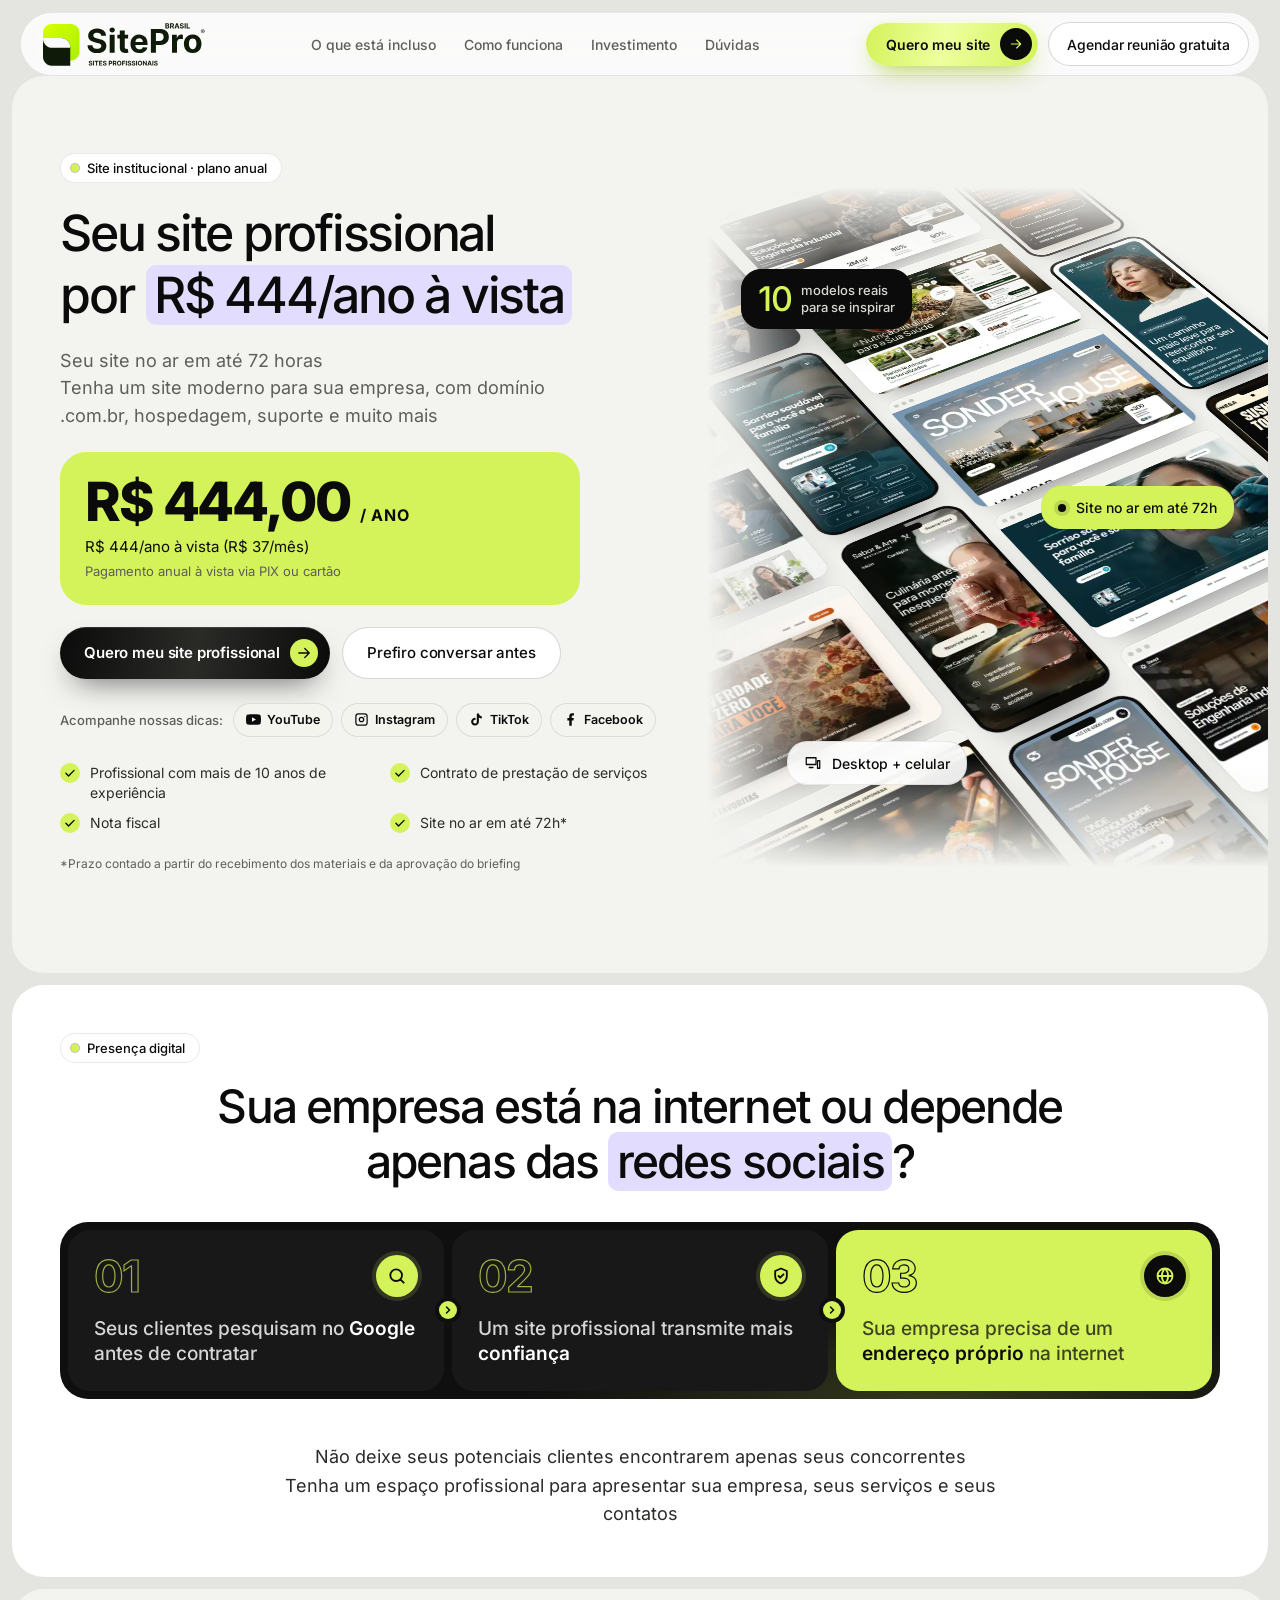
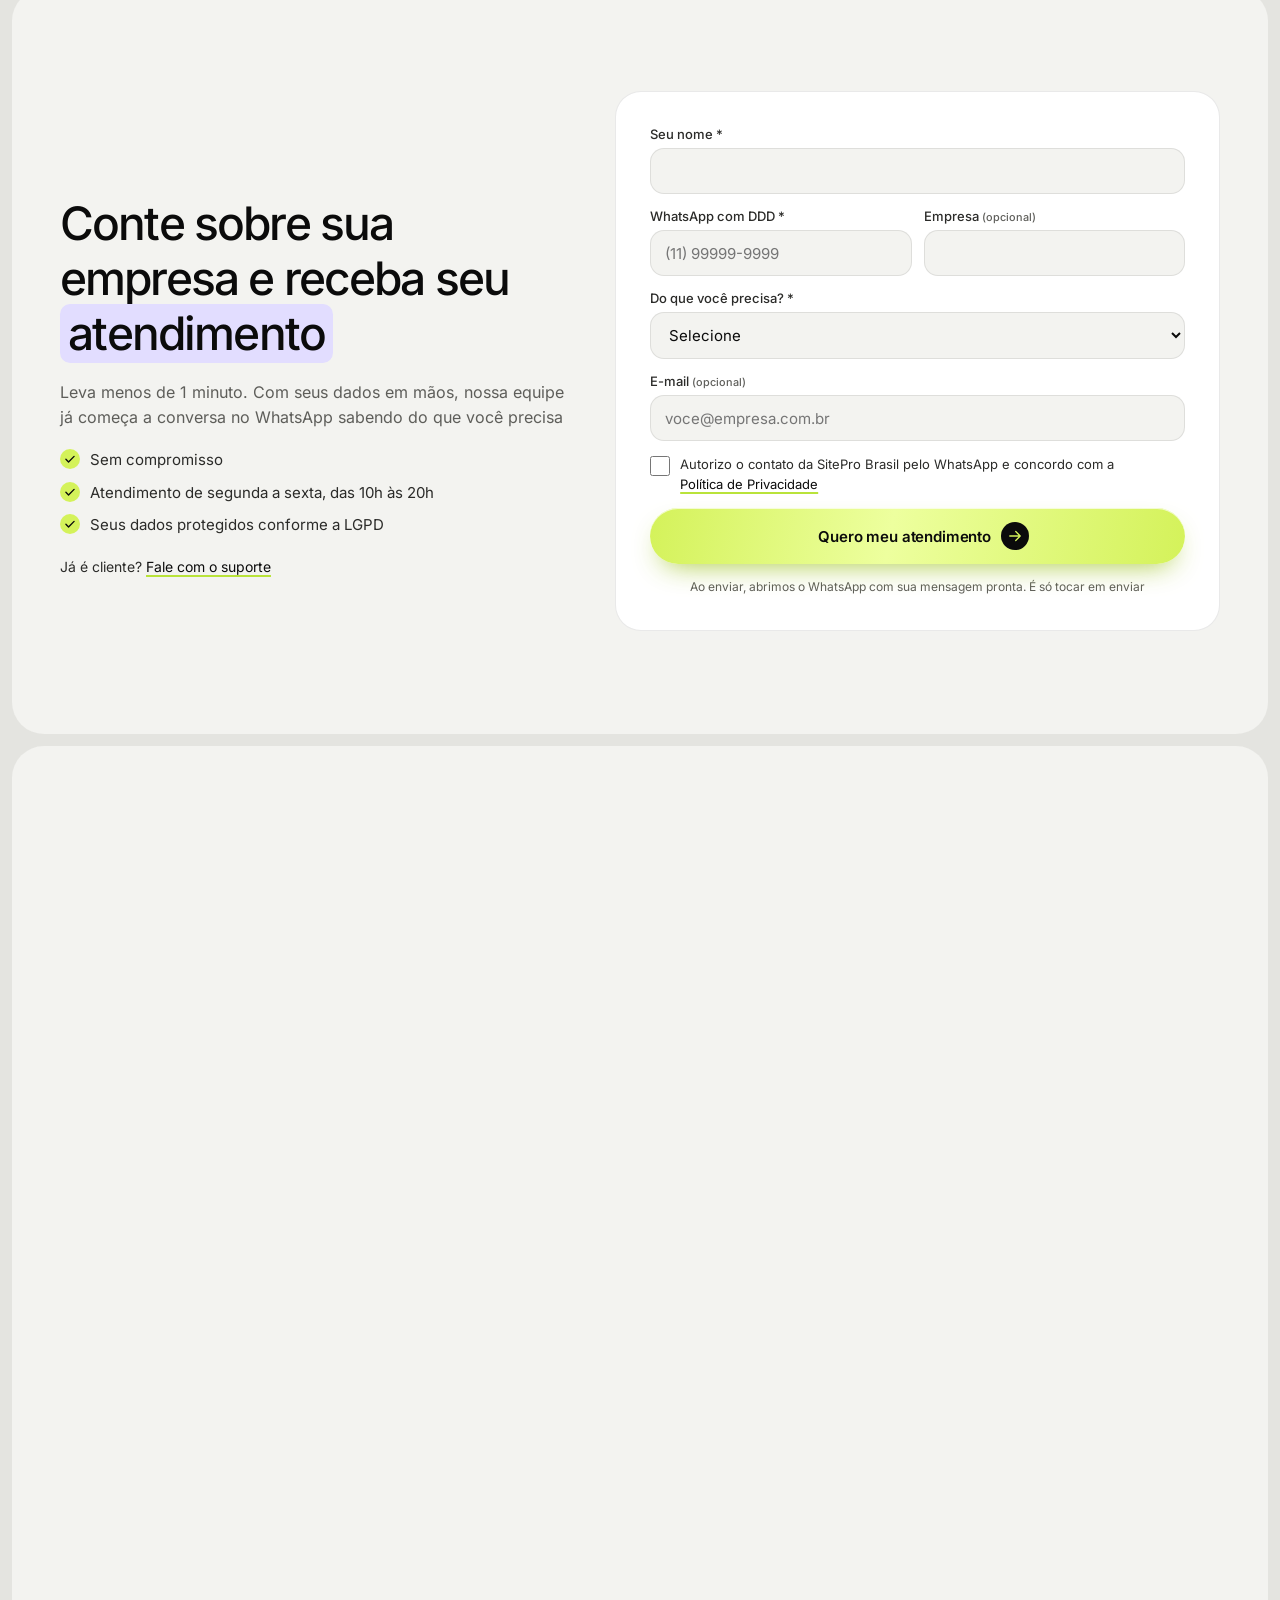
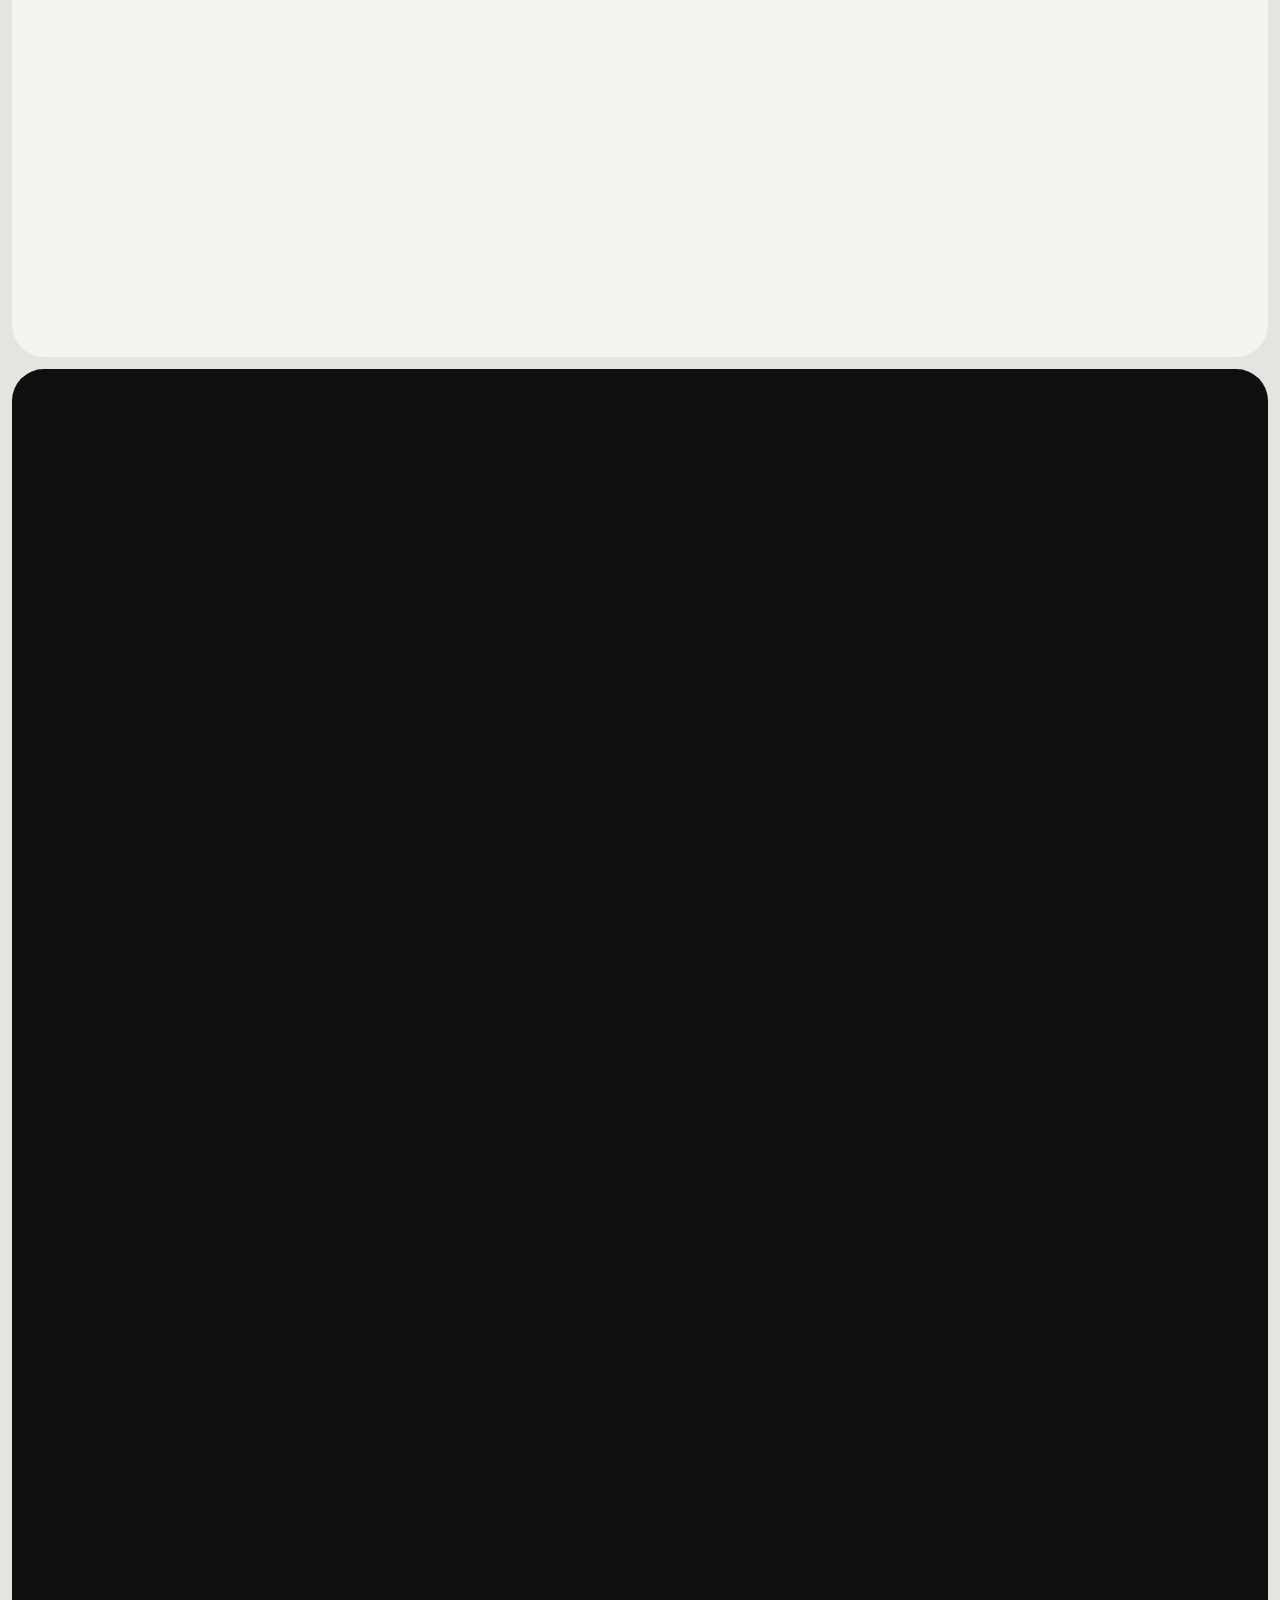
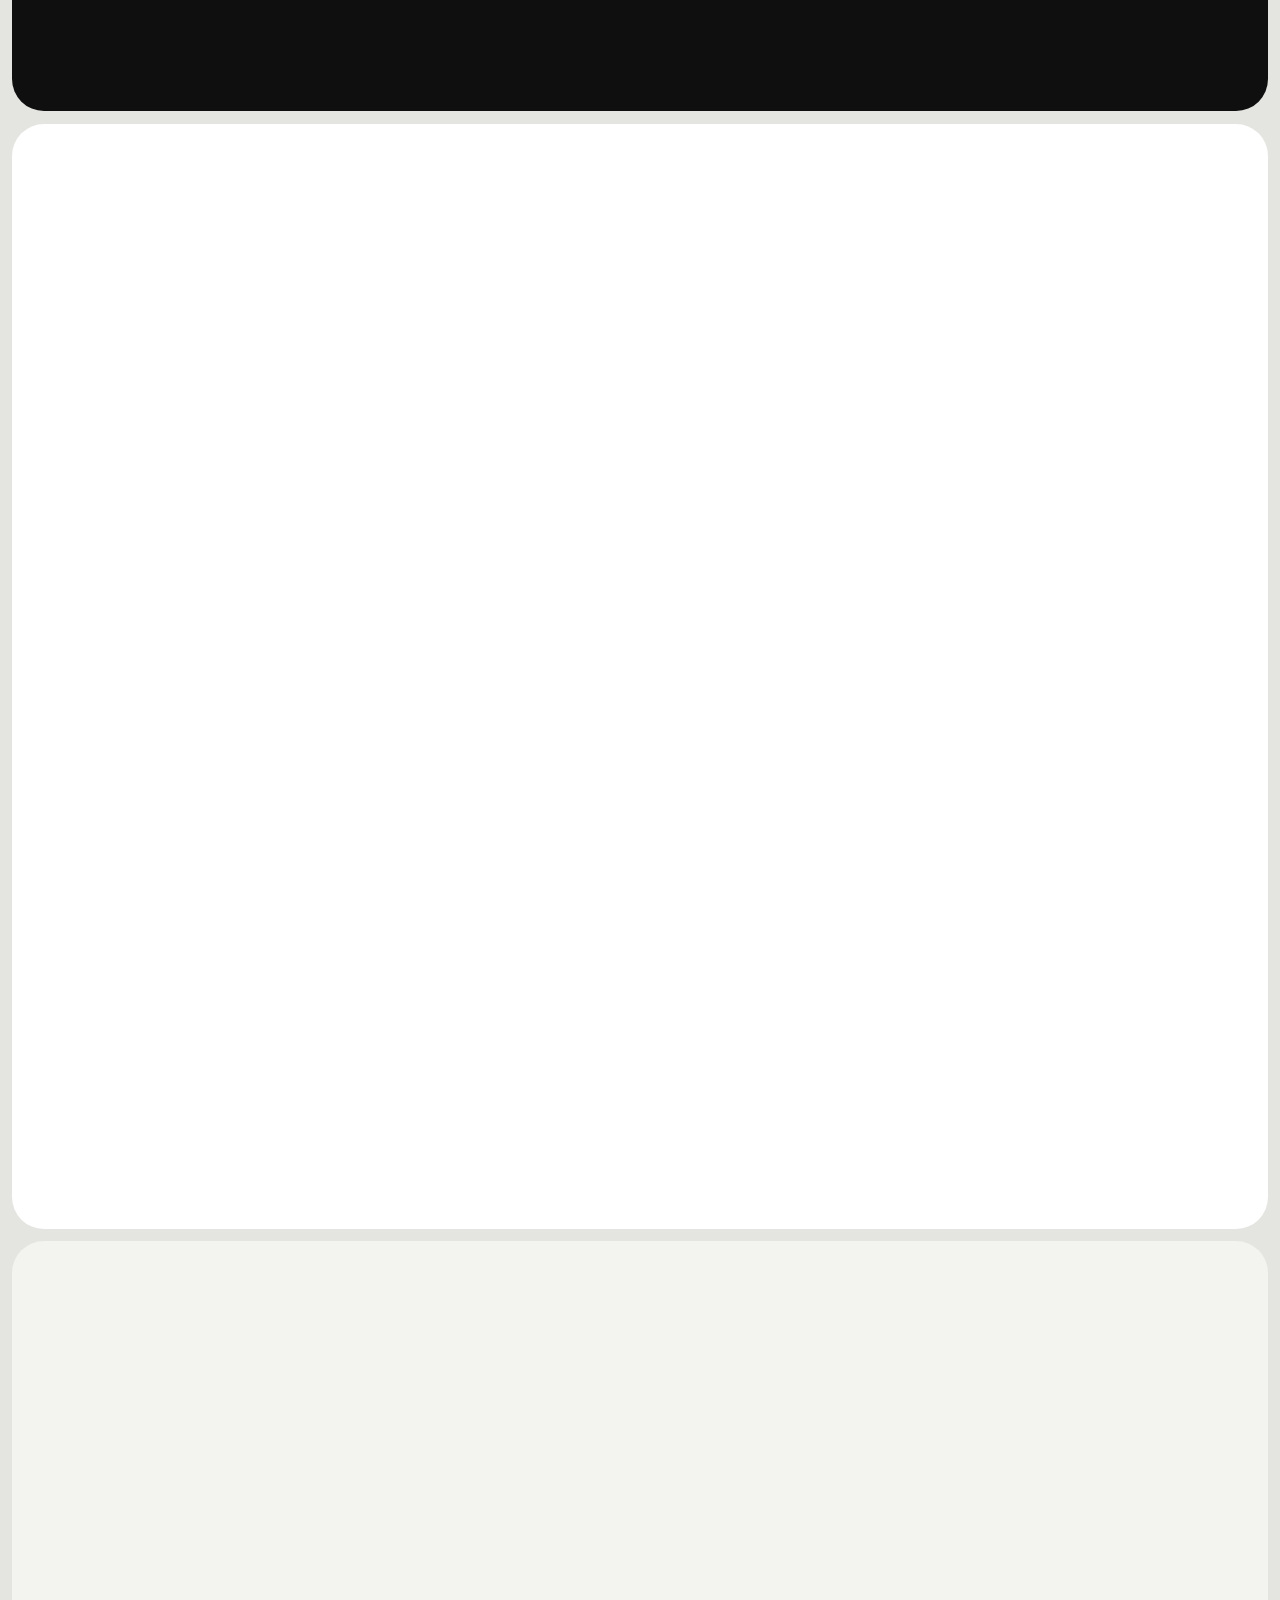
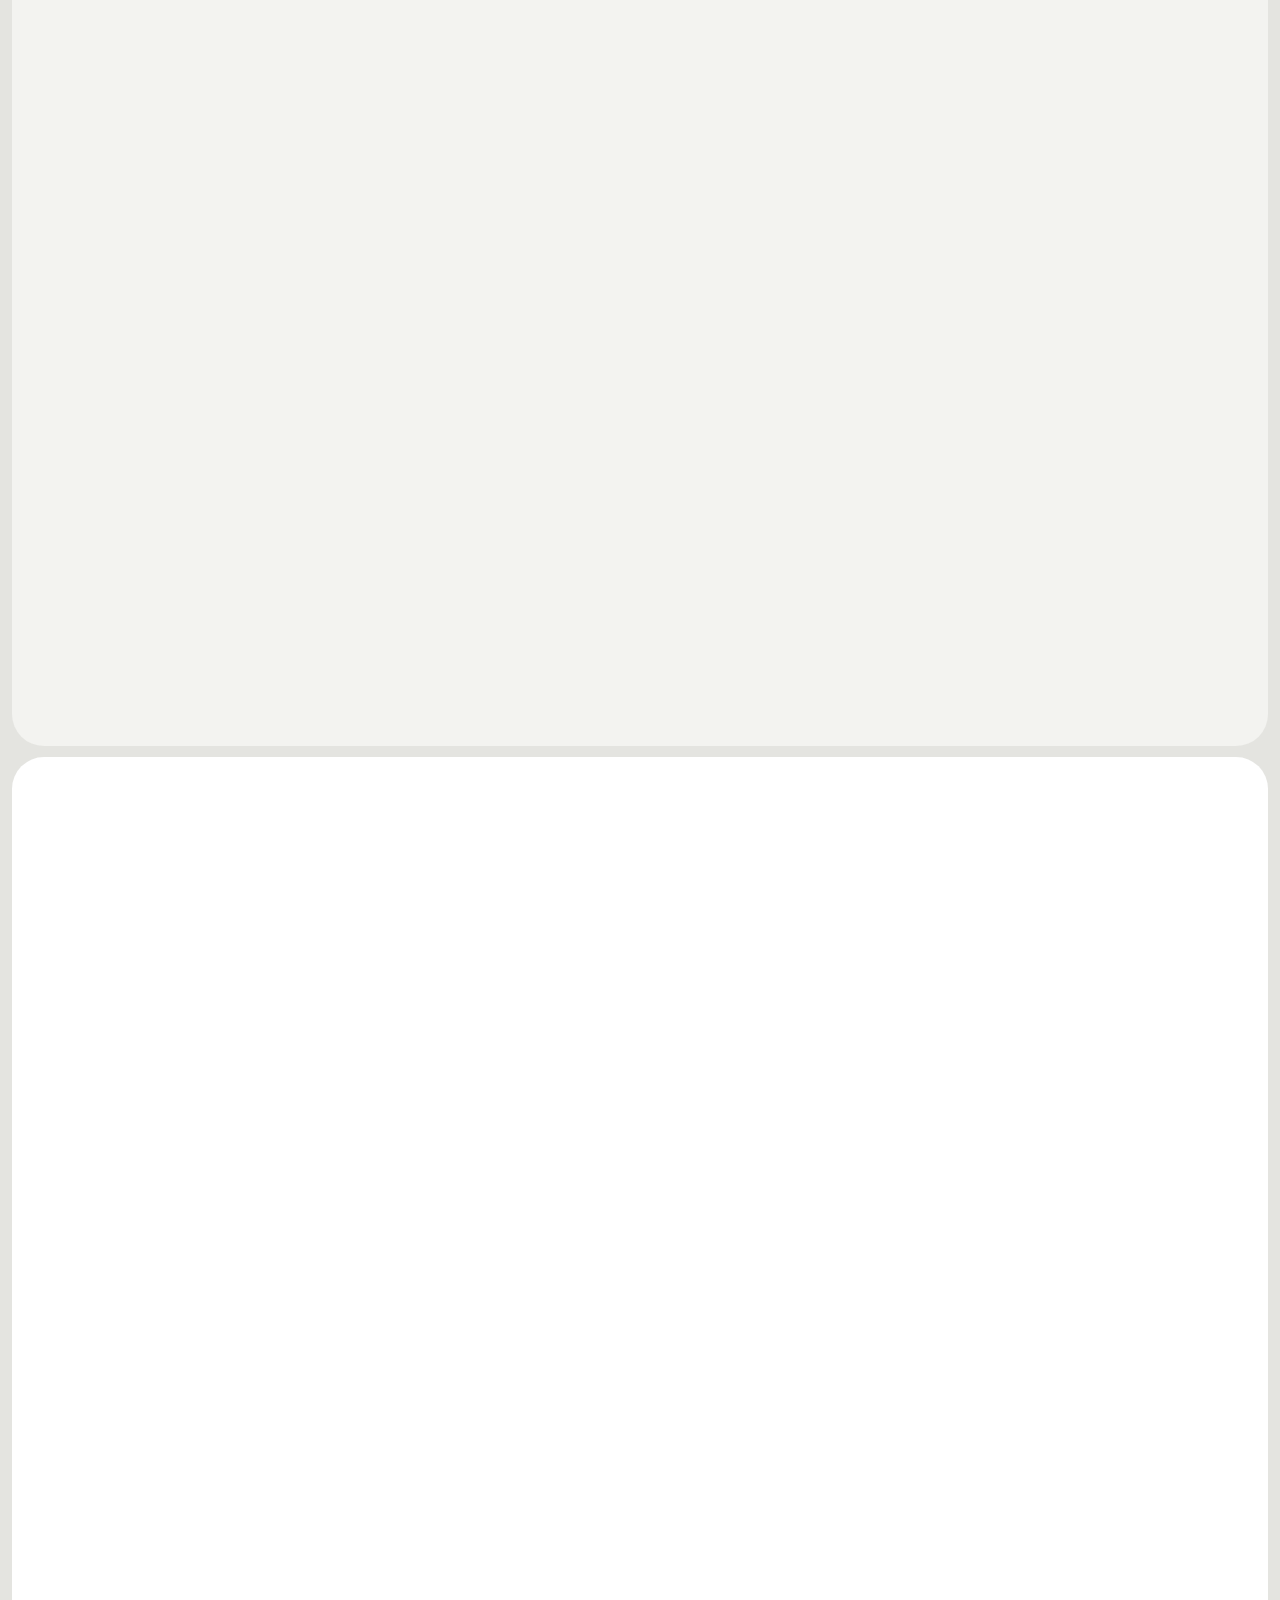
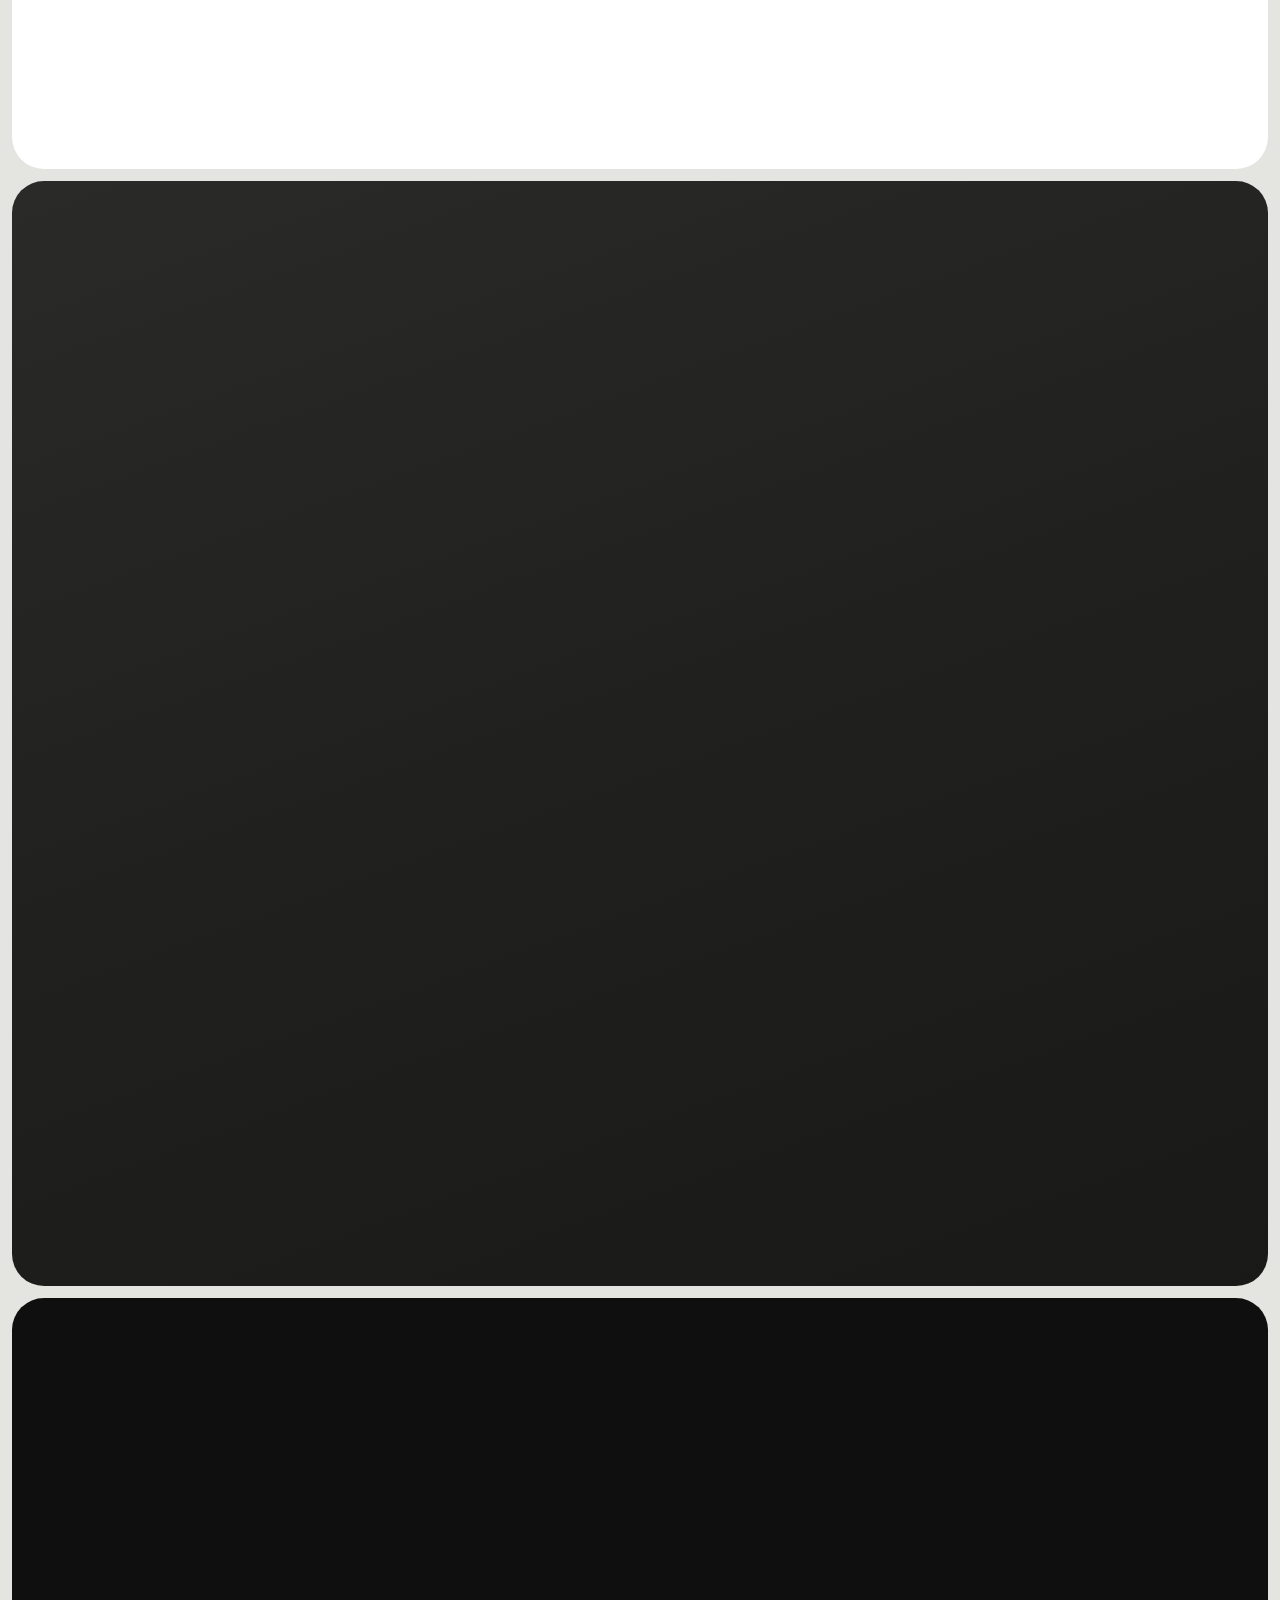
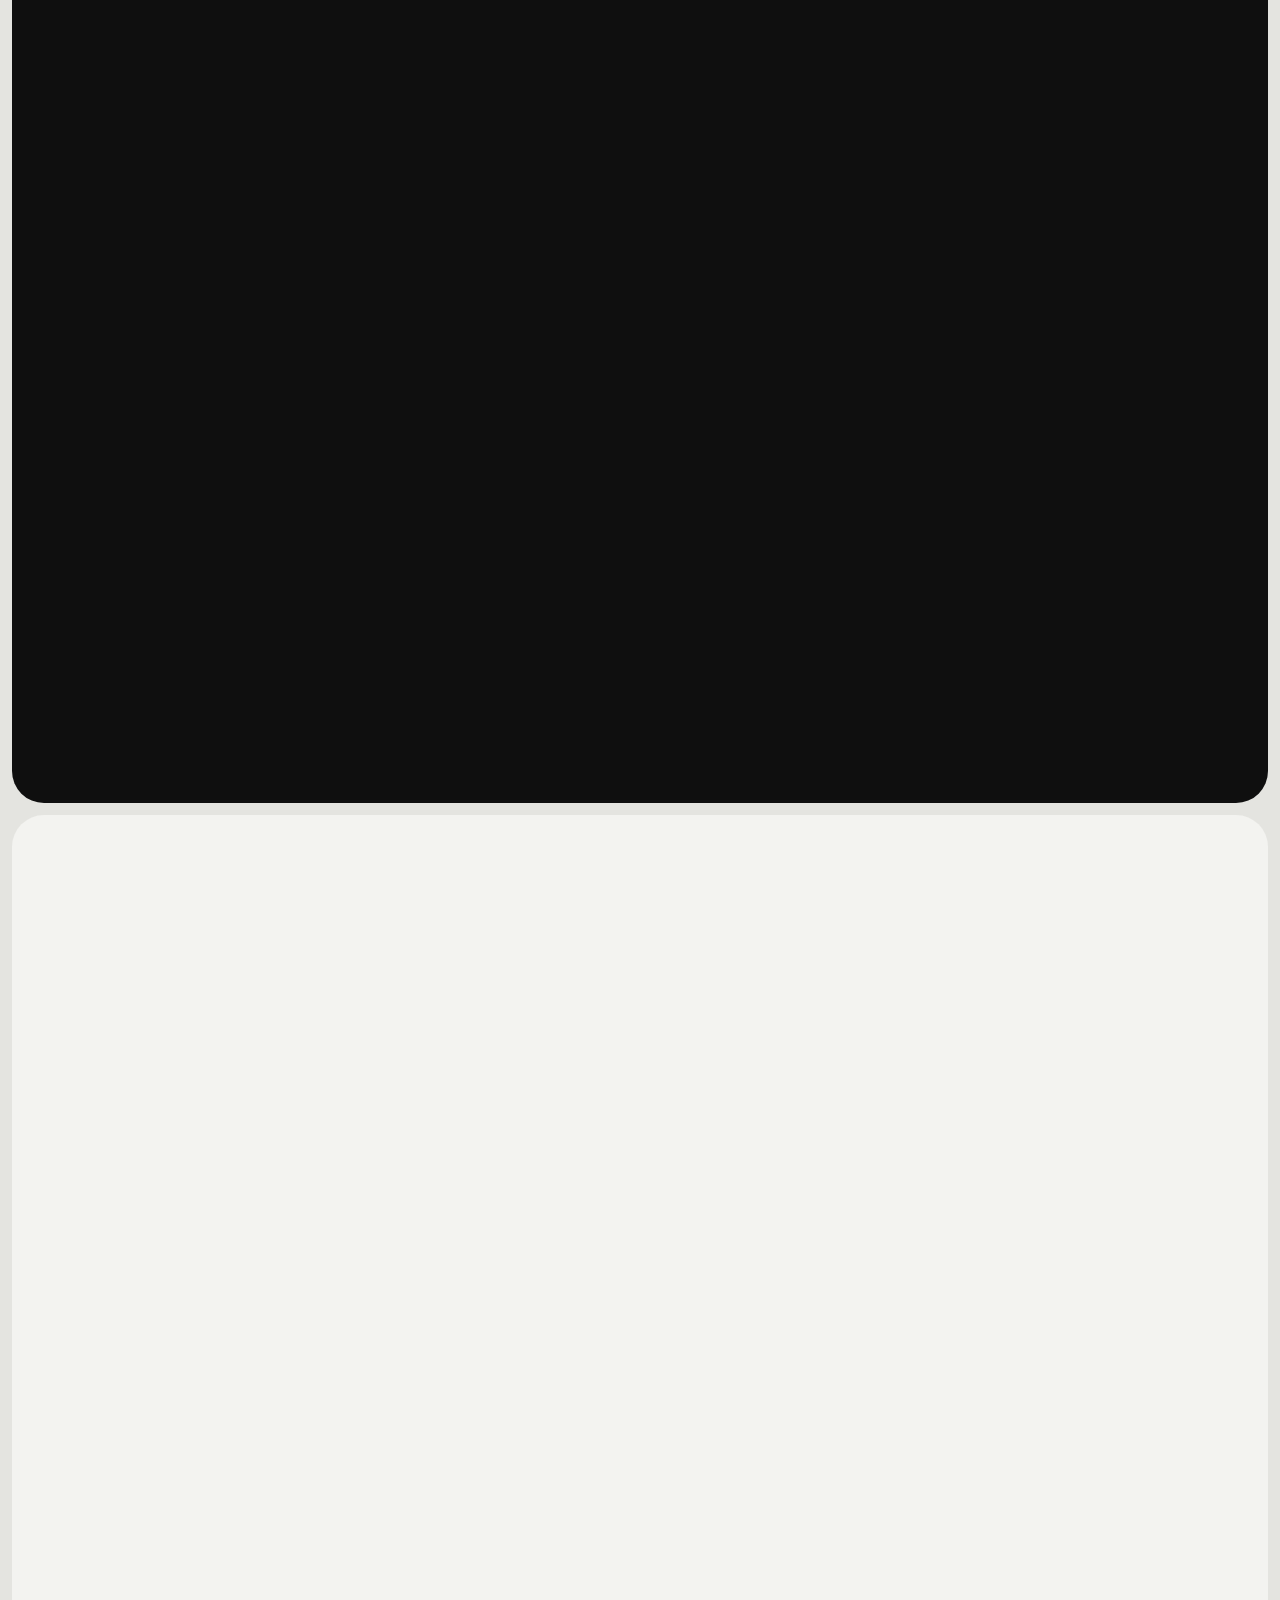
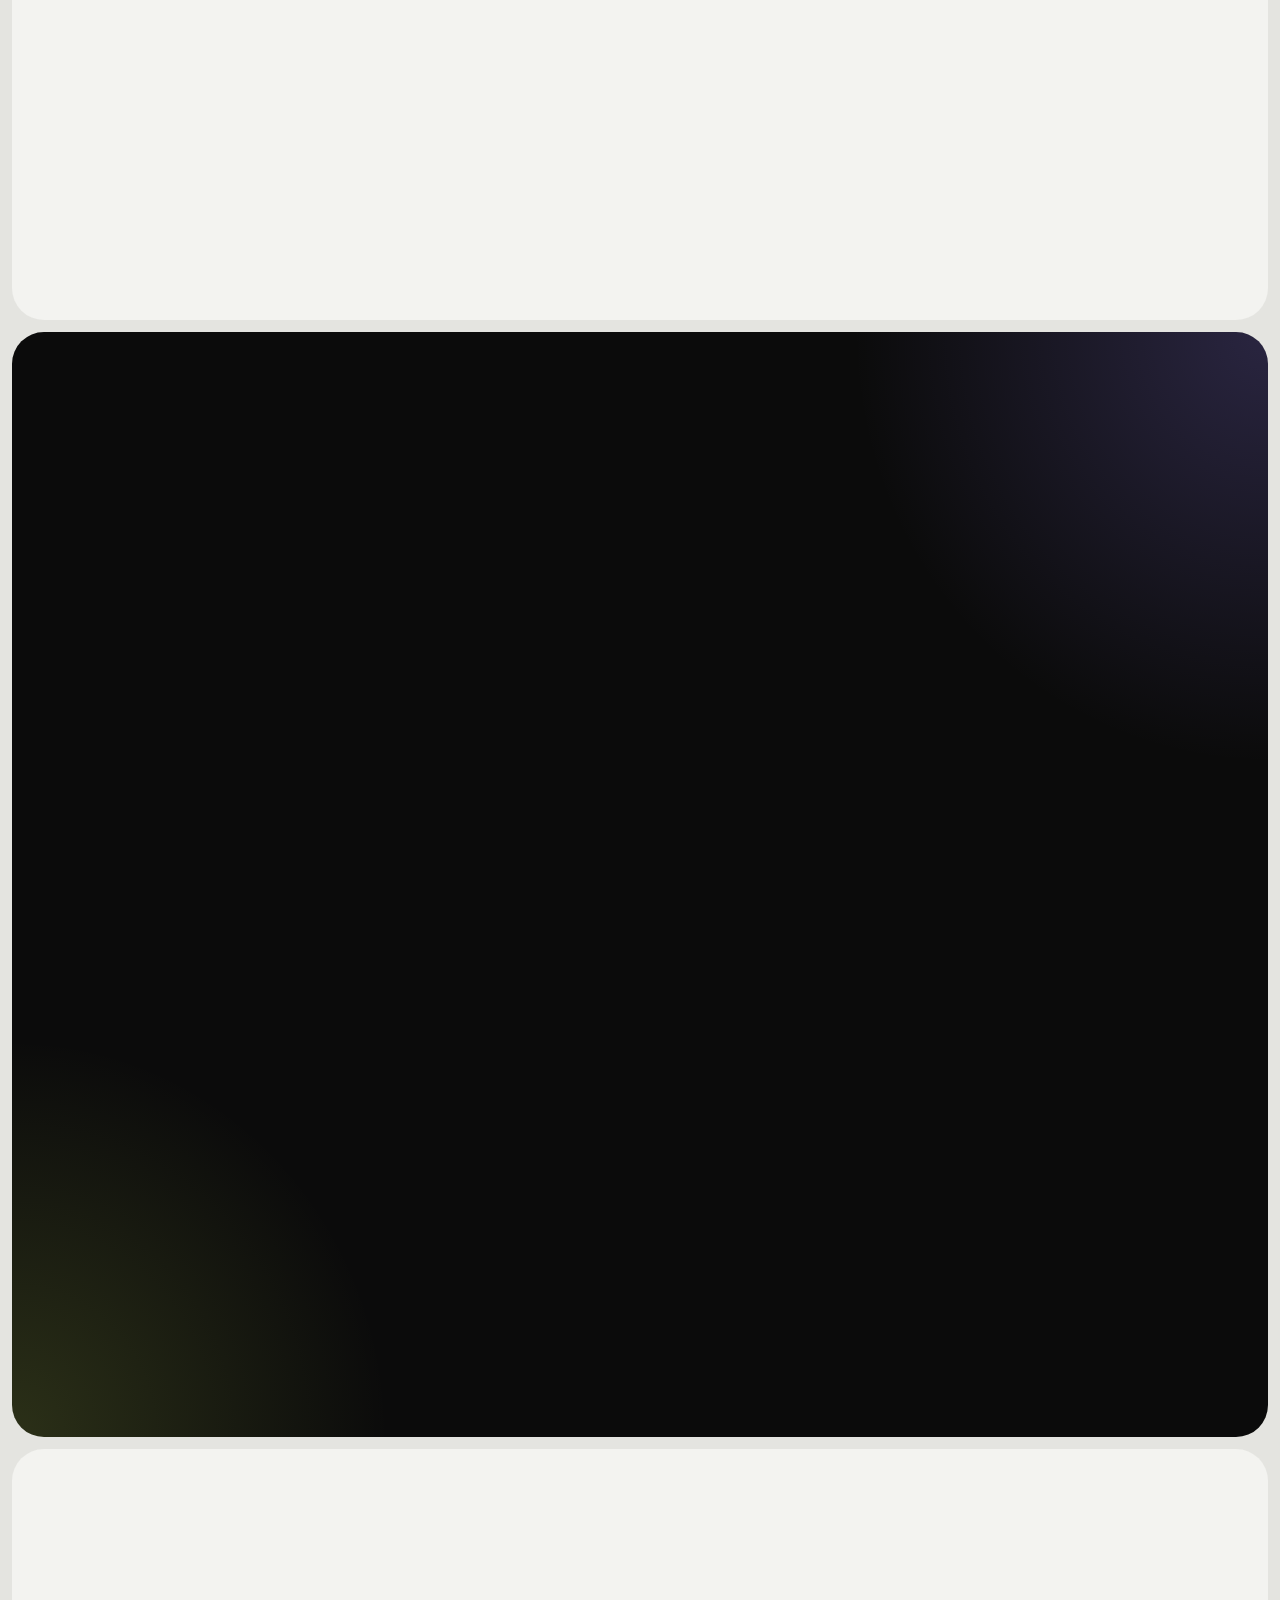
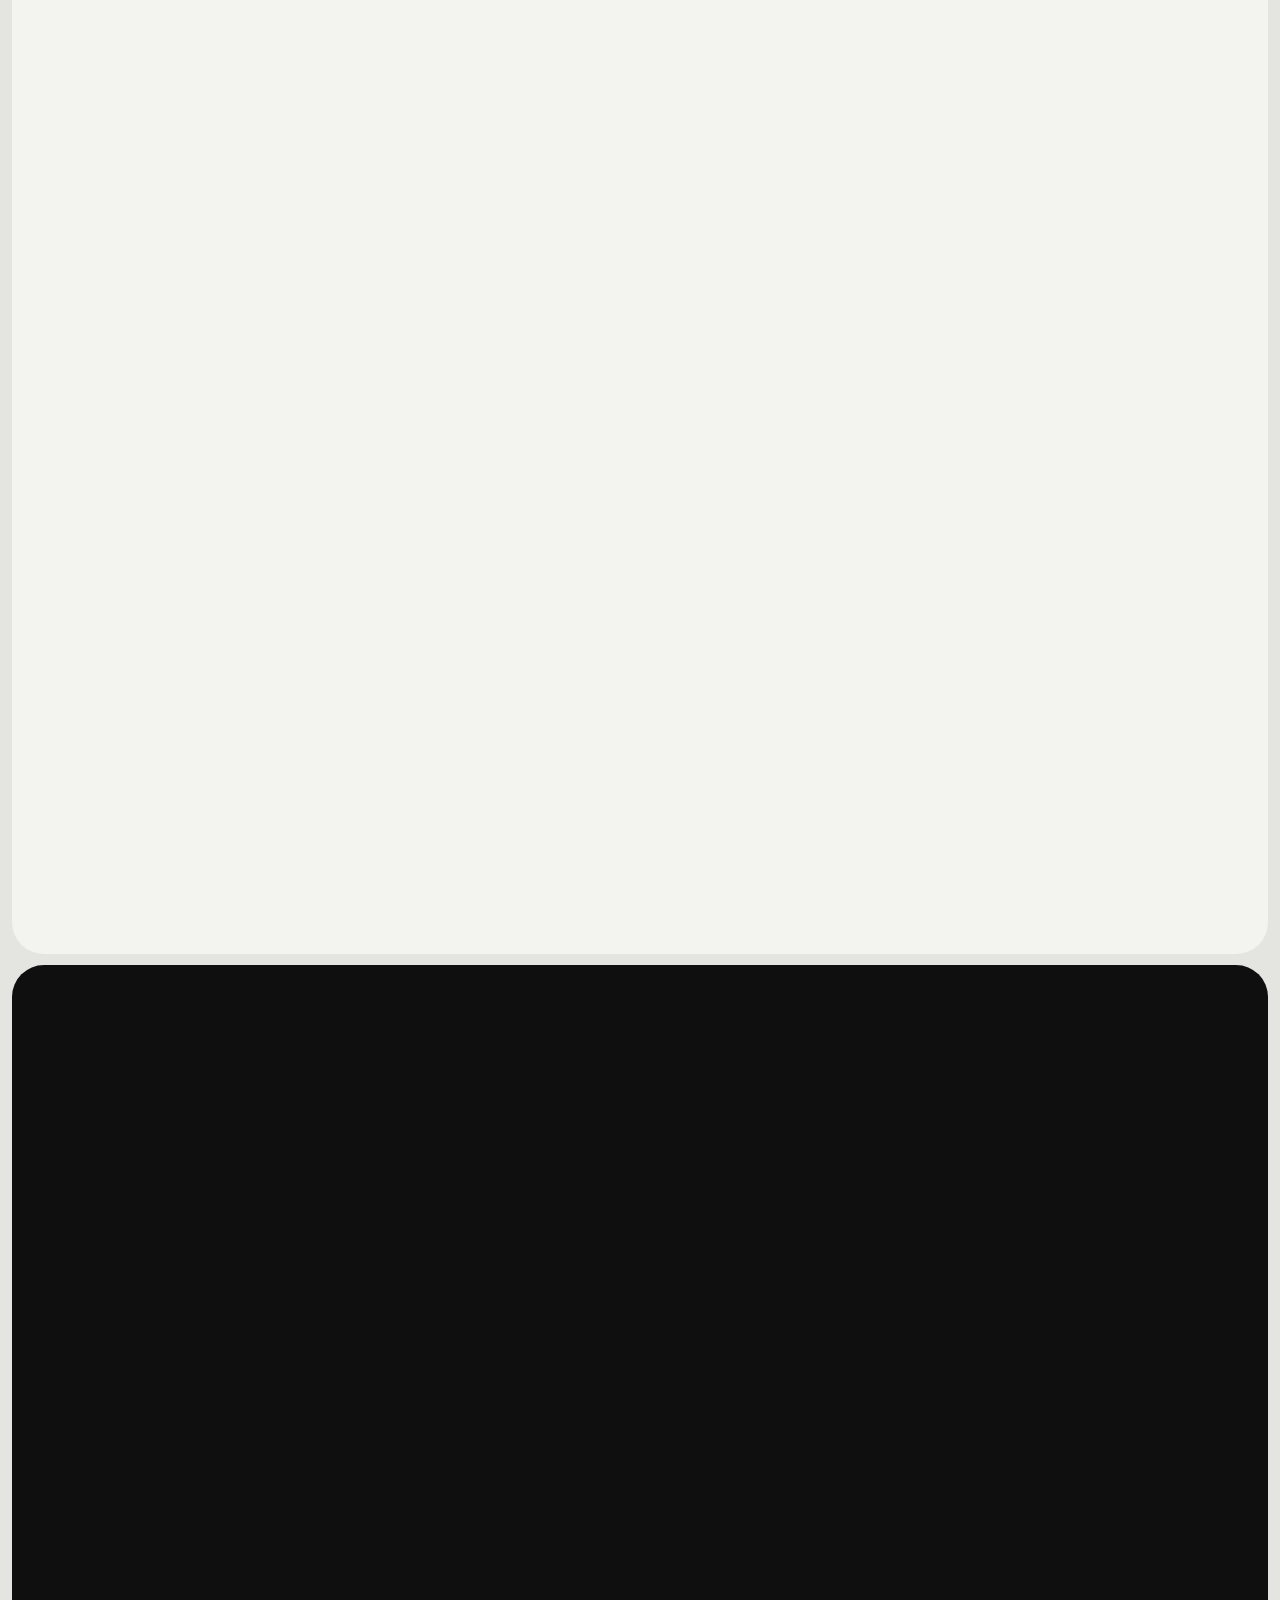
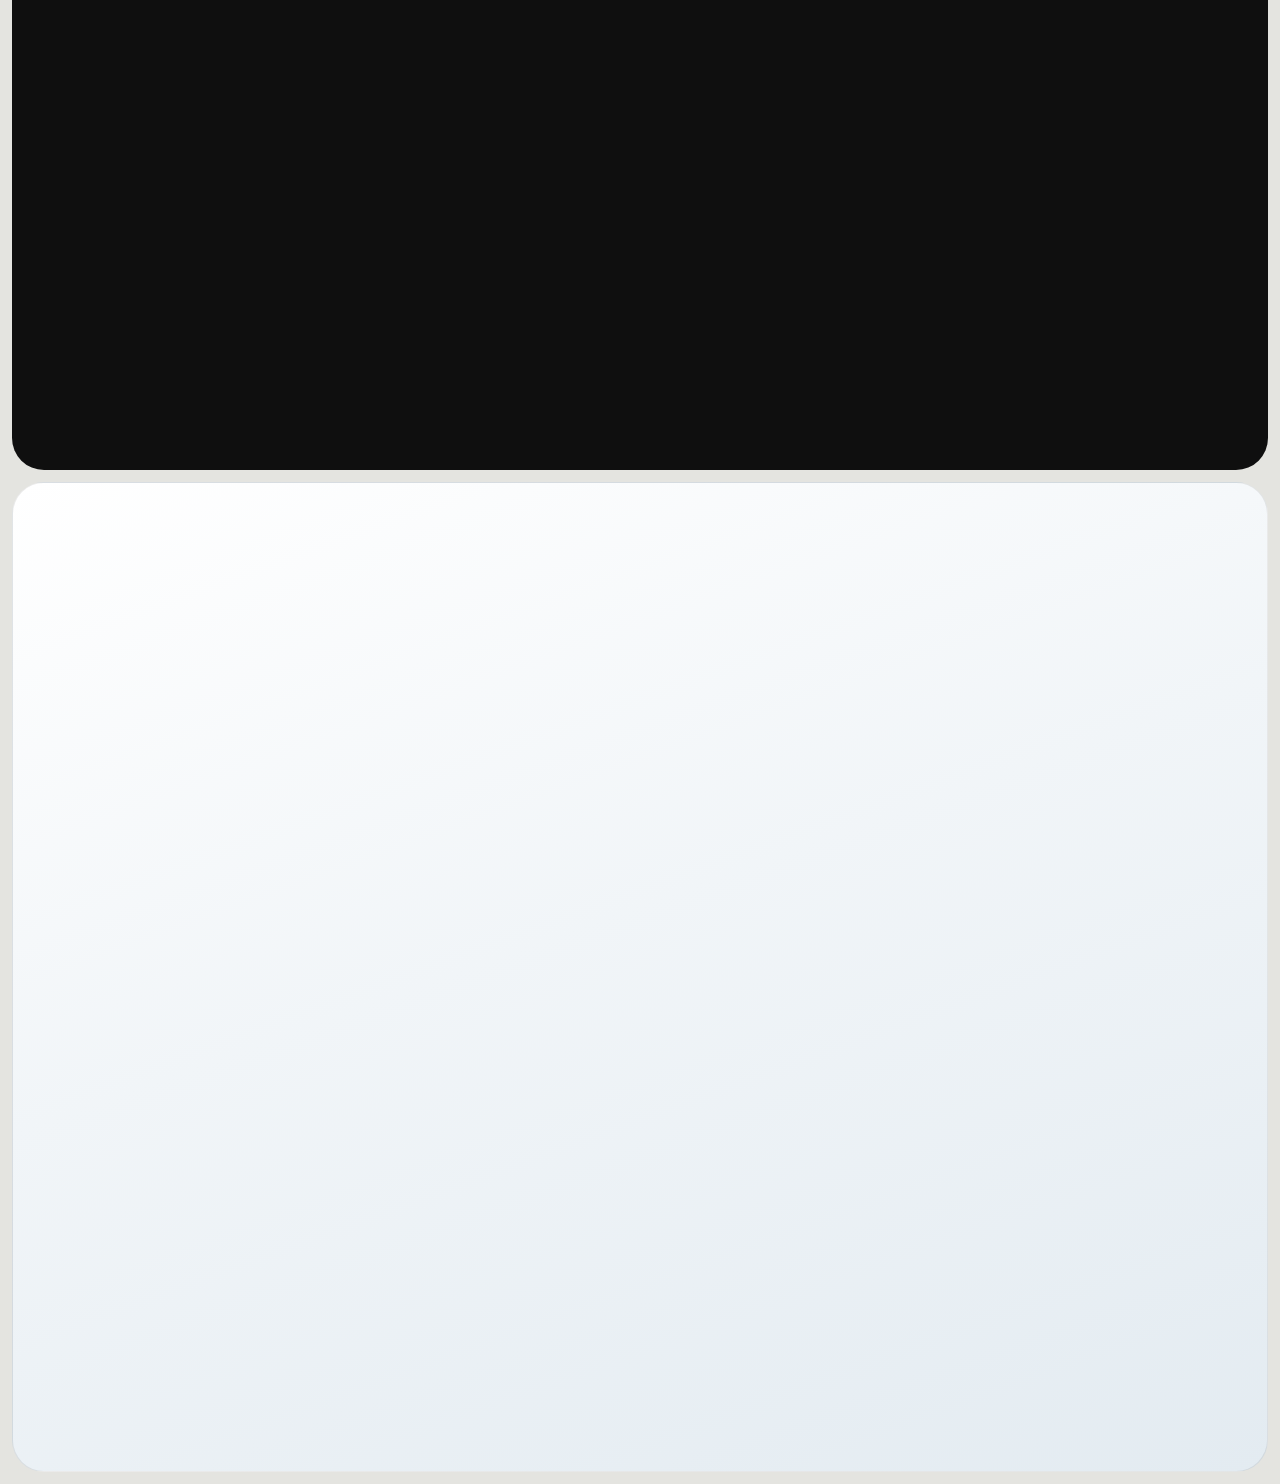
==== commit 41616808: "Mesclar main e remover também o vídeo da Valéria abaixo do plano anual O main passou a ter um segund" ====
--- a/index.html
+++ b/index.html
@@ -3,8 +3,8 @@
 <head>
 <meta charset="utf-8">
 <meta name="viewport" content="width=device-width, initial-scale=1">
-<title>Site profissional por R$ 37/mês, no ar em até 72h | SitePro Brasil</title>
-<meta name="description" content="Site institucional moderno com domínio .com.br, hospedagem, e-mail e suporte inclusos. Site no ar em até 72h, por R$ 444/ano (equivale a R$ 37/mês).">
+<title>Site profissional por R$ 444/ano à vista (R$ 37/mês), no ar em até 72h | SitePro Brasil</title>
+<meta name="description" content="Site institucional moderno com domínio .com.br, hospedagem, e-mail e suporte inclusos. Site no ar em até 72h, por R$ 444/ano à vista (R$ 37/mês).">
 <meta name="robots" content="index, follow, max-image-preview:large, max-snippet:-1">
 <meta name="facebook-domain-verification" content="cze01v0lhky1ikq98ef7olm6fln82q" />
 <link rel="canonical" href="https://www.siteprobrasil.com.br/">
@@ -14,987 +14,22 @@
 <meta property="og:type" content="website">
 <meta property="og:locale" content="pt_BR">
 <meta property="og:site_name" content="SitePro Brasil">
-<meta property="og:title" content="Site profissional por R$ 37/mês, no ar em até 72h">
-<meta property="og:description" content="Tenha um site profissional para sua empresa com domínio .com.br, hospedagem e suporte inclusos. Site no ar em até 72h, por R$ 444/ano.">
+<meta property="og:title" content="Site profissional por R$ 444/ano à vista (R$ 37/mês), no ar em até 72h">
+<meta property="og:description" content="Tenha um site profissional para sua empresa com domínio .com.br, hospedagem e suporte inclusos. Site no ar em até 72h, por R$ 444/ano à vista (R$ 37/mês).">
 <meta property="og:image" content="https://www.siteprobrasil.com.br/og-sitepro-4.png">
 <meta property="og:image:type" content="image/png">
 <meta property="og:image:width" content="1200">
 <meta property="og:image:height" content="630">
-<meta property="og:image:alt" content="SitePro Brasil: site profissional por R$ 37/mês com domínio, hospedagem e suporte">
+<meta property="og:image:alt" content="SitePro Brasil: site profissional por R$ 444/ano à vista (R$ 37/mês) com domínio, hospedagem e suporte">
 <meta name="twitter:card" content="summary_large_image">
-<meta name="twitter:title" content="Site profissional por R$ 37/mês, no ar em até 72h">
-<meta name="twitter:description" content="Tenha um site profissional para sua empresa com domínio .com.br, hospedagem e suporte inclusos. Site no ar em até 72h, por R$ 444/ano.">
+<meta name="twitter:title" content="Site profissional por R$ 444/ano à vista (R$ 37/mês), no ar em até 72h">
+<meta name="twitter:description" content="Tenha um site profissional para sua empresa com domínio .com.br, hospedagem e suporte inclusos. Site no ar em até 72h, por R$ 444/ano à vista (R$ 37/mês).">
 <meta name="twitter:image" content="https://www.siteprobrasil.com.br/og-sitepro-4.png">
 <link rel="alternate" type="text/markdown" href="llms.txt" title="Resumo para IAs">
 <script type="application/ld+json">{"@context":"https://schema.org","@graph":[{"@type":"Organization","@id":"https://www.siteprobrasil.com.br/#org","name":"SitePro Brasil","legalName":"HUHN TECNOLOGIA E AUTOMAÇÃO LTDA","alternateName":"André Huhn – Soluções Digitais","taxID":"68.426.644/0001-80","address":{"@type":"PostalAddress","streetAddress":"Av. Paulista, 1636 — Bela Vista","addressLocality":"São Paulo","addressRegion":"SP","addressCountry":"BR"},"description":"Agência que cria sites institucionais profissionais para pequenas e médias empresas no Brasil, com domínio, hospedagem e suporte inclusos.","areaServed":{"@type":"Country","name":"Brasil"},"contactPoint":{"@type":"ContactPoint","email":"sac@andrehuhn.com.br","contactType":"sales","availableLanguage":"Portuguese"},"url":"https://www.siteprobrasil.com.br/","logo":"https://www.siteprobrasil.com.br/og-sitepro-4.png"},{"@type":"WebPage","@id":"https://www.siteprobrasil.com.br/#webpage","name":"Site profissional por R$ 37/mês, no ar em até 72h | SitePro Brasil","description":"Site institucional moderno com domínio .com.br, hospedagem, e-mail e suporte inclusos. Site no ar em até 72h, por R$ 444/ano (equivale a R$ 37/mês).","inLanguage":"pt-BR","about":{"@id":"https://www.siteprobrasil.com.br/#servico"},"publisher":{"@id":"https://www.siteprobrasil.com.br/#org"},"url":"https://www.siteprobrasil.com.br/"},{"@type":"Service","@id":"https://www.siteprobrasil.com.br/#servico","name":"Site institucional profissional — plano anual","serviceType":"Criação de site institucional","provider":{"@id":"https://www.siteprobrasil.com.br/#org"},"areaServed":{"@type":"Country","name":"Brasil"},"description":"Site institucional moderno e responsivo, domínio .com.br, hospedagem anual, uma caixa de e-mail profissional, certificado SSL, configuração inicial de SEO, formulário de contato, integração com WhatsApp e redes sociais, suporte durante a vigência do plano, contrato e nota fiscal. Site no ar em até 72 horas.","offers":{"@type":"Offer","price":"444.00","priceCurrency":"BRL","availability":"https://schema.org/InStock","priceSpecification":{"@type":"UnitPriceSpecification","price":"444.00","priceCurrency":"BRL","referenceQuantity":{"@type":"QuantitativeValue","value":1,"unitCode":"ANN"}},"seller":{"@id":"https://www.siteprobrasil.com.br/#org"}},"url":"https://www.siteprobrasil.com.br/"},{"@type":"FAQPage","@id":"https://www.siteprobrasil.com.br/#faq","mainEntity":[{"@type":"Question","name":"Como funciona o processo de contratação?","acceptedAnswer":{"@type":"Answer","text":"O processo começa com uma reunião para entender as necessidades do seu negócio. Após o alinhamento, formalizamos a contratação e o pagamento."}},{"@type":"Question","name":"Quais são as formas de pagamento?","acceptedAnswer":{"@type":"Answer","text":"O valor anual é pago à vista, via PIX ou cartão."}},{"@type":"Question","name":"O que está incluso no plano de R$ 444 por ano?","acceptedAnswer":{"@type":"Answer","text":"Site institucional moderno e responsivo, domínio .com.br, hospedagem anual, uma caixa de e-mail profissional, certificado SSL, configuração inicial de SEO, formulário de contato, integração com WhatsApp e redes sociais, suporte durante a vigência do plano, contrato, nota fiscal e bônus de 10 posts para Instagram ou Facebook."}},{"@type":"Question","name":"O valor de R$ 37 é uma mensalidade?","acceptedAnswer":{"@type":"Answer","text":"Não. O plano é anual, no valor de R$ 444,00, e R$ 37,00 é apenas o equivalente mensal desse valor."}},{"@type":"Question","name":"Como funciona a comunicação com o cliente?","acceptedAnswer":{"@type":"Answer","text":"Após a contratação, criamos um grupo exclusivo no WhatsApp para centralizar a comunicação, compartilhar informações e acompanhar o andamento do projeto."}},{"@type":"Question","name":"Quais materiais preciso enviar?","acceptedAnswer":{"@type":"Answer","text":"Após a contratação, solicitamos os materiais necessários e realizamos um briefing para compreender os objetivos, as referências e as expectativas do projeto."}},{"@type":"Question","name":"Como funciona o desenvolvimento?","acceptedAnswer":{"@type":"Answer","text":"Com o briefing preenchido e os materiais recebidos, iniciamos o desenvolvimento conforme o escopo aprovado."}},{"@type":"Question","name":"Em quanto tempo meu site fica pronto?","acceptedAnswer":{"@type":"Answer","text":"Em até 72 horas seu site está publicado e 100% funcionando, com todos os recursos e funcionalidades combinados no ar. O prazo conta a partir do recebimento dos materiais e da aprovação do briefing."}},{"@type":"Question","name":"Quais são os dias e horários de atendimento?","acceptedAnswer":{"@type":"Answer","text":"De segunda a sexta-feira, das 10h às 20h, com intervalo das 13h às 14h."}},{"@type":"Question","name":"O domínio .com.br está incluso?","acceptedAnswer":{"@type":"Answer","text":"Sim, o domínio .com.br está incluso durante a vigência do plano."}},{"@type":"Question","name":"A hospedagem está inclusa?","acceptedAnswer":{"@type":"Answer","text":"Sim, a hospedagem do site está inclusa por um ano, durante a vigência do plano."}},{"@type":"Question","name":"Terei um e-mail profissional?","acceptedAnswer":{"@type":"Answer","text":"Sim, o plano inclui uma caixa de e-mail profissional."}},{"@type":"Question","name":"Meu site vai funcionar bem no celular?","acceptedAnswer":{"@type":"Answer","text":"Sim, todos os sites são desenvolvidos com design responsivo, adaptado para celulares, tablets e computadores."}},{"@type":"Question","name":"Meu site vai aparecer no Google?","acceptedAnswer":{"@type":"Answer","text":"O plano inclui a configuração inicial de SEO para Google, que prepara o site para ser encontrado nas buscas. A posição nos resultados depende de diversos fatores e não pode ser garantida."}},{"@type":"Question","name":"Posso escolher um dos modelos apresentados?","acceptedAnswer":{"@type":"Answer","text":"Os modelos são referências visuais para você escolher o estilo que mais combina com o seu negócio. Seu site é desenvolvido com as informações e a identidade visual da sua empresa."}},{"@type":"Question","name":"O suporte está incluso?","acceptedAnswer":{"@type":"Answer","text":"Sim, o suporte está incluso durante a vigência do plano. Para solicitar atendimento, use o botão Falar com a equipe e escolha a opção Já sou cliente."}},{"@type":"Question","name":"Posso pedir funcionalidades personalizadas?","acceptedAnswer":{"@type":"Answer","text":"O plano de R$ 444,00 por ano é padronizado e inclui os itens descritos nesta página. Funcionalidades que não estão previstas no plano não fazem parte da contratação."}},{"@type":"Question","name":"Como funciona a renovação?","acceptedAnswer":{"@type":"Answer","text":"Ao final de cada ano, você pode renovar o plano com 20% de desconto sobre o valor vigente."}},{"@type":"Question","name":"Recebo contrato e nota fiscal?","acceptedAnswer":{"@type":"Answer","text":"Sim, toda contratação inclui contrato de prestação de serviços e emissão de nota fiscal."}},{"@type":"Question","name":"Como falo com a equipe pelo WhatsApp?","acceptedAnswer":{"@type":"Answer","text":"Preencha o formulário de atendimento do site e seguimos com você pelo WhatsApp, com seus dados já em mãos. Clientes usam o atendimento Já sou cliente."}}]}]}</script>
 <link rel="preload" href="logo.svg" as="image" type="image/svg+xml">
 <link rel="preload" href="inter-latin.woff2" as="font" type="font/woff2" crossorigin>
-<style>
-@font-face{font-family:"Inter";font-style:normal;font-weight:400 800;font-display:swap;src:url("inter-latin.woff2") format("woff2")}
-[hidden]{display:none!important}
-:root{--bg:#E4E4E0;--panel:#FFFFFF;--soft:#F3F3F0;--ink:#0B0B0B;--mut:#5E5E5A;--line:rgba(11,11,11,.09);--lime:#D4F25A;--lime-d:#C3E445;--lav:#E2DDFF;--dark:#0F0F0F}
-body{margin:0;background:var(--bg)}
-*{box-sizing:border-box}
-html{scroll-behavior:smooth}
-a{color:inherit}a:hover{color:inherit}
-.lp{font-family:'Inter',system-ui,-apple-system,sans-serif;color:var(--ink);background:var(--bg);-webkit-font-smoothing:antialiased;overflow-x:clip;padding-bottom:12px}
-.lp>.sec{margin:0 12px 12px;border-radius:32px;overflow:hidden;background:var(--soft)}
-.lp>.sec.white{background:var(--panel)}
-.wrap{max-width:1240px;margin:0 auto;padding:0 clamp(16px,4vw,40px);position:relative;z-index:2}
-.sec{position:relative;padding:clamp(64px,8vw,110px) 0;scroll-margin-top:84px}
-.h-hero{font-size:clamp(38px,4.8vw,66px);font-weight:500;letter-spacing:-.045em;line-height:1.02;margin:0}
-.h-sec{font-size:clamp(30px,3.6vw,50px);font-weight:500;letter-spacing:-.04em;line-height:1.05;margin:0}
-.h3{font-size:18px;font-weight:500;letter-spacing:-.02em;margin:0;line-height:1.3}
-.mut{color:var(--mut)}
-.hl,.tq{background:var(--lav);color:inherit;border-radius:.24em;padding:0 .14em;-webkit-box-decoration-break:clone;box-decoration-break:clone}
-.eyebrow{display:inline-flex;align-items:center;gap:8px;align-self:flex-start;font-size:13px;font-weight:500;color:var(--ink);background:var(--panel);border:1px solid var(--line);border-radius:999px;padding:6px 14px 6px 10px}
-.eyebrow:before{content:"";width:8px;height:8px;border-radius:50%;background:var(--lime);box-shadow:0 0 0 1px rgba(11,11,11,.25)}
-.card{background:var(--panel);border:1px solid var(--line);border-radius:26px;position:relative;overflow:hidden;transition:transform .45s cubic-bezier(.2,.7,.2,1)}
-.card:hover{transform:translateY(-3px)}
-.card.dk{background:var(--dark);color:#fff;border-color:var(--dark)}
-.card.dk .icb{background:rgba(255,255,255,.08);color:var(--lime);border-color:rgba(255,255,255,.12)}
-.pill{display:inline-flex;align-items:center;gap:6px;border-radius:999px;padding:6px 13px;font-size:12px;font-weight:500;line-height:1.2;white-space:nowrap}
-.ic{width:20px;height:20px;fill:none;stroke:currentColor;stroke-width:1.7;stroke-linecap:round;stroke-linejoin:round;display:block;flex:none}
-.icb{width:46px;height:46px;border-radius:50%;display:inline-flex;align-items:center;justify-content:center;background:var(--soft);color:var(--ink);border:1px solid var(--line);flex:none}
-.num{width:30px;height:30px;border-radius:50%;display:inline-flex;align-items:center;justify-content:center;font-size:13px;font-weight:600;flex:none}
-.btn{display:inline-flex;align-items:center;justify-content:center;gap:10px;border-radius:999px;padding:0 24px;min-height:52px;font-size:15px;font-weight:500;letter-spacing:-.01em;text-decoration:none;cursor:pointer;border:0;font-family:inherit;transition:transform .25s,background .25s,color .25s;text-align:center}
-.btn-p{background:var(--ink);color:#fff}
-.btn-p:hover{color:#fff;background:#262626;transform:translateY(-1px)}
-.btn-p .ic{background:var(--lime);color:var(--ink);border-radius:50%;padding:5px;width:28px!important;height:28px!important;margin-right:-12px}
-.btn-s{background:var(--panel);color:var(--ink);border:1px solid rgba(11,11,11,.16)}
-.btn-s:hover{color:var(--ink);border-color:var(--ink)}
-.btn-sm{min-height:42px;padding:0 18px;font-size:14px}
-.chk{display:flex;gap:10px;align-items:flex-start;font-size:15px;line-height:1.45;color:#2B2B29}
-.chk .ic{width:20px;height:20px;padding:3px;border-radius:50%;background:var(--lime);color:var(--ink);stroke-width:2.4;margin-top:0}
-.list{list-style:none;margin:0;padding:0;display:flex;flex-direction:column;gap:11px}
-.wv{position:absolute;inset:0;width:100%;height:100%;-webkit-mask-image:linear-gradient(180deg,transparent 0%,#000 55%);mask-image:linear-gradient(180deg,transparent 0%,#000 55%)}
-.wv path,.wv use{fill:none;stroke:rgba(255,255,255,.16);stroke-width:1.1}
-/* logo */
-.logo{display:inline-flex;align-items:center;gap:10px;text-decoration:none;color:var(--ink)}
-.logo:hover{color:var(--ink)}
-.lg-img{display:block;height:46px;width:auto}
-.dark-sec .lg-img{height:56px}
-@media (max-width:680px){.lg-img{height:40px}.dark-sec .lg-img{height:48px}}
-@media (max-width:360px){.lg-img{height:34px}}
-.lg-ic{width:36px;height:36px;flex:none}
-.lg-mon{fill:none;stroke:var(--ink);stroke-width:2.4;stroke-linecap:round;stroke-linejoin:round}
-.lg-dot{fill:var(--lime-d)}
-.lg-txt{text-anchor:middle;font-family:Inter,system-ui,sans-serif;font-weight:700;font-size:11px;fill:var(--ink);letter-spacing:.02em}
-.lg-w{display:flex;flex-direction:column;line-height:1}
-.lg-w b{font-size:14px;font-weight:700;letter-spacing:.02em}
-.lg-w small{font-size:8.5px;font-weight:500;letter-spacing:.24em;color:var(--mut);margin-top:4px}
-.dark-sec .logo,.dark-sec .logo:hover{color:#fff}
-.dark-sec .lg-mon{stroke:#fff}.dark-sec .lg-txt{fill:#fff}.dark-sec .lg-w small{color:#A3A39E}
-/* header */
-.hdr{position:sticky;top:0;z-index:50;padding:12px 12px 0;pointer-events:none}
-.hdr-in{pointer-events:auto;display:flex;align-items:center;justify-content:space-between;gap:20px;min-height:64px;background:rgba(255,255,255,.82);-webkit-backdrop-filter:blur(14px);backdrop-filter:blur(14px);border:1px solid var(--line);border-radius:999px;max-width:1240px;padding:0 10px 0 22px}
-.nav-links{display:flex;gap:28px}
-.nav-links a{font-size:14px;font-weight:500;color:var(--mut);text-decoration:none;padding:10px 0}
-.nav-links a:hover{color:var(--ink)}
-.mnav{display:none;position:relative}
-.mnav summary{list-style:none;width:44px;height:44px;border-radius:50%;border:1px solid var(--line);display:flex;align-items:center;justify-content:center;cursor:pointer;color:var(--ink);background:#fff}
-.mnav summary::-webkit-details-marker{display:none}
-.mnav-p{position:absolute;right:0;top:54px;width:240px;background:#fff;border:1px solid var(--line);border-radius:20px;padding:10px;display:flex;flex-direction:column;box-shadow:0 24px 50px -20px rgba(0,0,0,.25)}
-.mnav-p a{color:var(--ink);text-decoration:none;padding:12px 12px;border-radius:12px;font-size:15px}
-.mnav-p a:hover{background:var(--soft);color:var(--ink)}
-.mnav-p a.btn:not(.btn-p){color:#fff}
-/* devices */
-.lap-lid{background:#1A1A1A;border:1px solid #2A2A2A;border-radius:16px 16px 6px 6px;padding:10px;box-shadow:0 40px 80px -40px rgba(0,0,0,.45)}
-.lap-scr{border-radius:7px;overflow:hidden;aspect-ratio:16/10;background:#FFFFFF}
-.lap-base{height:13px;margin:0 -7%;background:linear-gradient(180deg,#CFCFCB 0%,#A9A9A5 100%);border-radius:0 0 20px 20px}
-.phone{background:#1A1A1A;border:1px solid #2A2A2A;border-radius:26px;padding:7px;box-shadow:0 30px 60px -30px rgba(0,0,0,.5)}
-.phone-scr{border-radius:20px;overflow:hidden;aspect-ratio:9/19;background:#FFFFFF}
-/* demo mini-sites */
-.ds{height:100%;display:flex;flex-direction:column;font-size:7px;color:#0F172A;background:#FFFFFF;text-align:left}
-.ds-nav{display:flex;justify-content:space-between;align-items:center;padding:7px 10px;gap:6px}
-.ds-logo{font-weight:800;font-size:8px;display:flex;align-items:center;gap:4px}
-.ds-logo i{width:9px;height:9px;border-radius:3px;display:inline-block}
-.ds-links{display:flex;gap:7px;color:#64748B}
-.ds-hero{display:grid;grid-template-columns:1.1fr 1fr;gap:8px;align-items:center;padding:10px 10px 12px}
-.ds-h{font-size:12.5px;font-weight:700;line-height:1.1;margin:0;letter-spacing:-.02em}
-.ds-p{margin:4px 0 0;color:#64748B;font-size:6.5px;line-height:1.4}
-.ds-btn{display:inline-block;padding:3px 9px;border-radius:99px;color:#FFFFFF;font-size:6px;font-weight:700;margin-top:6px}
-.ds-img{border-radius:6px;height:64px}
-.ds-cards{display:grid;grid-template-columns:repeat(3,minmax(0,1fr));gap:5px;padding:0 10px 10px}
-.ds-card{border-radius:5px;background:#F1F5F9;padding:6px;font-size:6px;font-weight:700;display:flex;flex-direction:column;gap:3px}
-.ds-card i{width:10px;height:10px;border-radius:3px;display:block}
-.ds-bar{height:3px;border-radius:2px;background:#CBD5E1;display:block}
-.ds-m .ds-hero{grid-template-columns:1fr;padding:10px 9px}
-.ds-m .ds-h{font-size:12px}
-.ds-m .ds-img{height:70px}
-.ds-m .ds-cards{grid-template-columns:1fr 1fr}
-/* seção escura */
-.lp>.sec.dark-sec{background:var(--dark);color:#fff}
-.dark-sec .mut{color:#A3A39E}
-.dark-sec .eyebrow{background:rgba(255,255,255,.06);border-color:rgba(255,255,255,.14);color:#fff}
-.dark-sec .eyebrow:before{box-shadow:none}
-.dark-sec .hl,.dark-sec .tq{background:var(--lime);color:var(--ink)}
-.dark-sec .btn-p{background:var(--lime);color:var(--ink)}
-.dark-sec .btn-p:hover{background:#E1F87F;color:var(--ink)}
-.dark-sec .btn-p .ic{background:var(--ink);color:var(--lime)}
-/* portfólio · bento */
-.pf-head{display:grid;grid-template-columns:1.25fr 1fr;gap:28px 72px;align-items:end}
-.pf-stats{display:flex;gap:36px;padding-top:6px;border-top:1px solid rgba(255,255,255,.14)}
-.pf-stat{padding-top:16px}
-.pf-stat b{display:block;font-size:46px;font-weight:500;letter-spacing:-.05em;line-height:1;color:#FFFFFF}
-.pf-stat small{display:block;margin-top:6px;font-size:13px;color:#A3A39E}
-.pf-filters{display:flex;gap:4px;margin:44px 0 24px;padding:5px;border-radius:999px;background:#1A1A1A;border:1px solid rgba(255,255,255,.1);width:fit-content;max-width:100%;overflow-x:auto;scrollbar-width:none}
-.pf-filters::-webkit-scrollbar{display:none}
-.chip{display:inline-flex;align-items:center;gap:8px;min-height:44px;padding:0 18px;border-radius:999px;border:0;background:transparent;color:#A3A39E;font-family:inherit;font-size:14px;font-weight:500;cursor:pointer;white-space:nowrap;transition:background .3s,color .3s}
-.chip:hover{color:#FFFFFF}
-.chip em{font-style:normal;font-size:11px;font-weight:600;background:rgba(255,255,255,.1);padding:2px 7px;border-radius:99px}
-.chip.on{background:var(--lime);color:var(--ink)}
-.chip.on em{background:rgba(11,11,11,.12)}
-.pf-grid{display:grid;grid-template-columns:repeat(12,minmax(0,1fr));gap:14px}
-.pf{grid-column:span 4;position:relative;border-radius:26px;overflow:hidden;background:#1A1A1A;border:1px solid rgba(255,255,255,.08);min-height:440px;display:flex;flex-direction:column;isolation:isolate;transition:transform .55s cubic-bezier(.2,.7,.2,1)}
-.pf.lg{grid-column:span 7;min-height:540px}
-.pf.md{grid-column:span 5;min-height:540px}
-.pf:hover{transform:translateY(-4px)}
-.pf-shot{position:absolute;inset:0;z-index:0;display:block;text-decoration:none}
-.pf-win{position:absolute;inset:12px 12px 0 12px;border-radius:18px 18px 0 0;overflow:hidden;background:#232323;border:1px solid rgba(255,255,255,.08);border-bottom:0}
-.pf-win img{position:absolute;inset:30px 0 0;width:100%;height:calc(100% - 30px);object-fit:cover;object-position:50% 0%;display:block;transition:object-position 5s ease,transform .8s cubic-bezier(.2,.7,.2,1)}
-.pf:hover .pf-win img{object-position:50% 100%;transform:scale(1.02)}
-.tb-bar{position:absolute;top:0;left:0;right:0;height:30px;display:flex;align-items:center;gap:6px;padding:0 12px;background:#2A2A2A;border-bottom:1px solid rgba(255,255,255,.06);z-index:2}
-.tb-bar i{width:8px;height:8px;border-radius:50%;background:rgba(255,255,255,.22);flex:none}
-.tb-url{margin-left:8px;font-size:11px;color:#8A8A85;background:#1A1A1A;border-radius:6px;padding:3px 10px;overflow:hidden;text-overflow:ellipsis;white-space:nowrap;min-width:0}
-.sk{position:absolute;inset:30px 0 0;padding:22px 24px;display:flex;flex-direction:column;gap:12px;background:#232323}
-.sk i,.sk-h,.sk-p,.sk-img{display:block;border-radius:8px;background:linear-gradient(90deg,rgba(255,255,255,.05) 0%,rgba(255,255,255,.1) 50%,rgba(255,255,255,.05) 100%);background-size:200% 100%;animation:sk 2.4s linear infinite}
-.sk-nav{display:flex;justify-content:space-between;align-items:center;margin-bottom:14px}
-.sk-nav i{height:10px;width:70px}
-.sk-nav span{display:flex;gap:10px}
-.sk-nav span i{width:34px;height:8px}
-.sk-h{height:22px;width:78%}
-.sk-p{height:10px;width:46%;margin-top:4px}
-.sk-img{flex:1;min-height:60px;margin-top:10px;border-radius:14px}
-@keyframes sk{from{background-position:200% 0}to{background-position:-200% 0}}
-.pf-fade{position:absolute;left:0;right:0;bottom:0;height:64%;background:linear-gradient(180deg,rgba(26,26,26,0) 0%,rgba(26,26,26,.85) 48%,#1A1A1A 100%);pointer-events:none;z-index:1}
-.pf-top{position:absolute;top:54px;left:26px;right:26px;z-index:2;display:flex;gap:6px;flex-wrap:wrap;pointer-events:none}
-.pf-chip{display:inline-flex;align-items:center;min-height:28px;padding:0 11px;border-radius:999px;font-size:12px;font-weight:500;color:#FFFFFF;background:rgba(11,11,11,.6);-webkit-backdrop-filter:blur(10px);backdrop-filter:blur(10px);border:1px solid rgba(255,255,255,.14)}
-.pf-chip.tq{background:var(--lime);color:var(--ink);border-color:var(--lime);padding:0 11px;border-radius:999px}
-.pf-chip.wait{color:#A3A39E;border-style:dashed}
-.pf-info{position:relative;z-index:2;margin-top:auto;padding:24px 26px 26px;display:flex;flex-direction:column;gap:12px;pointer-events:none}
-.pf-name{margin:0;font-size:22px;font-weight:500;letter-spacing:-.03em;line-height:1.15}
-.pf.lg .pf-name,.pf.md .pf-name{font-size:clamp(24px,2.2vw,30px)}
-.pf-row{display:flex;flex-wrap:wrap;align-items:flex-end;justify-content:space-between;gap:16px}
-.pf-desc{margin:0;flex:1 1 240px;font-size:14px;line-height:1.55;color:#A3A39E;max-width:460px}
-.pf-btn{pointer-events:auto;display:inline-flex;align-items:center;gap:10px;min-height:46px;padding:0 6px 0 18px;border-radius:999px;font-size:14px;font-weight:500;text-decoration:none;color:#FFFFFF;background:rgba(255,255,255,.08);border:1px solid rgba(255,255,255,.16);transition:background .3s,color .3s,border-color .3s}
-.pf-btn:hover{color:var(--ink);background:#fff;border-color:#fff}
-.pf-arr{width:34px;height:34px;border-radius:50%;background:var(--lime);color:var(--ink);display:inline-flex;align-items:center;justify-content:center;transition:transform .35s}
-.pf-btn:hover .pf-arr{transform:rotate(45deg)}
-/* layout grids */
-.g-hero{display:grid;grid-template-columns:1.02fr 1fr;gap:48px;align-items:center}
-.g3{display:grid;grid-template-columns:repeat(3,minmax(0,1fr));gap:14px;align-items:end}
-.g-inc{display:grid;grid-template-columns:repeat(3,minmax(0,1fr));gap:14px}
-.g-inc .c1{grid-row:span 2}
-.g-inc .c4{grid-column:span 2}
-.steps{display:grid;grid-template-columns:repeat(3,minmax(0,1fr));gap:12px;position:relative}
-/* Rodapé: faixa de segurança com selos */
-.ft-sec{margin-top:44px;padding:clamp(22px,3vw,32px);border-radius:24px;background:rgba(255,255,255,.72);border:1px solid rgba(11,11,11,.08);box-shadow:0 18px 40px -30px rgba(11,11,11,.35);display:grid;gap:22px}
-.ft-sec-head{display:flex;align-items:center;gap:14px}
-.ft-sec-ic{flex:none;width:48px;height:48px;border-radius:14px;display:grid;place-items:center;background:#0B0B0B;color:#D4F25A}
-.ft-sec-ic .ic{width:24px;height:24px}
-.ft-sec-t{margin:0;font-size:clamp(18px,2vw,22px);font-weight:600;letter-spacing:-.02em;color:#0B0B0B}
-.ft-sec-s{margin:2px 0 0;font-size:13px;color:#5E5E59}
-.ft-seals{list-style:none;margin:0;padding:0;display:grid;grid-template-columns:repeat(4,minmax(0,1fr));gap:10px}
-.ft-seals li{display:flex}
-.ft-seal{flex:1;display:flex;align-items:center;gap:12px;padding:12px 14px 12px 12px;border-radius:16px;background:#FFFFFF;border:1px solid rgba(11,11,11,.1);color:#0B0B0B;text-decoration:none;font:inherit;text-align:left;cursor:default;position:relative;overflow:hidden;transition:transform .25s,box-shadow .25s,border-color .25s}
-.ft-seal::before{content:"";position:absolute;left:0;top:0;bottom:0;width:3px;background:#D4F25A}
-a.ft-seal,button.ft-seal{cursor:pointer}
-a.ft-seal:hover,button.ft-seal:hover{transform:translateY(-2px);border-color:rgba(11,11,11,.22);box-shadow:0 12px 24px -16px rgba(11,11,11,.4)}
-.ft-seal-ic{flex:none;width:38px;height:38px;border-radius:50%;display:grid;place-items:center;background:linear-gradient(135deg,#D4F25A,#B9E33A);color:#0B0B0B}
-.ft-seal-ic .ic{width:19px;height:19px;stroke-width:1.9}
-.ft-seal-tx{display:flex;flex-direction:column;min-width:0;line-height:1.25}
-.ft-seal-tx b{font-size:12px;font-weight:700;letter-spacing:.06em;text-transform:uppercase}
-.ft-seal-tx small{font-size:12.5px;color:#5E5E59;margin-top:2px}
-.ft-check{padding-top:18px;border-top:1px dashed rgba(11,11,11,.14)}
-.ft-check-t{margin:0 0 8px;font-size:12px;font-weight:600;letter-spacing:.1em;text-transform:uppercase;color:#0B0B0B}
-.ft-check ul{list-style:none;margin:0;padding:0;display:grid;gap:6px;font-size:13.5px;line-height:1.5;color:#4A4A46}
-.ft-check li{padding-left:16px;position:relative}
-.ft-check li::before{content:"";position:absolute;left:2px;top:.6em;width:6px;height:6px;border-radius:50%;background:#B9E33A}
-.ft-check b{color:#0B0B0B;font-weight:600}
-.ft-check a,.ft-check .linkbtn{color:#0B0B0B;font-size:inherit;padding:0;text-decoration:underline;text-decoration-color:#B9E33A;text-decoration-thickness:2px;text-underline-offset:3px}
-@media (max-width:1180px){.ft-seals{grid-template-columns:repeat(2,minmax(0,1fr))}}
-@media (max-width:560px){.ft-seals{grid-template-columns:1fr}.ft-sec-head{align-items:flex-start}}
-/* Orçamento: formulário principal */
-.lf-grid{display:grid;grid-template-columns:minmax(0,5fr) minmax(0,6fr);gap:clamp(24px,4vw,56px);align-items:center}
-.lf-copy{display:flex;flex-direction:column;gap:18px}
-.lf-sub{margin:0;font-size:16px;line-height:1.6}
-.lf-cli{margin:4px 0 0;font-size:14px;color:#2B2B29}
-.lf-cli .linkbtn,.lf-ck .linkbtn{color:#0B0B0B;font-size:inherit;padding:0;display:inline;text-decoration:underline;text-decoration-color:#B9E33A;text-decoration-thickness:2px;text-underline-offset:3px}
-.lf-card{padding:clamp(22px,3vw,34px)}
-.lf-card:hover{transform:none}
-#lf-form{display:flex;flex-direction:column;gap:14px;position:relative}
-.lf-e{margin:0;font-size:12.5px;line-height:1.4;color:#B42318}
-.fld [aria-invalid="true"]{border-color:#B42318}
-.lf-ck{display:flex;gap:10px;align-items:flex-start;font-size:13px;line-height:1.5;color:#2B2B29;cursor:pointer}
-.lf-ck input{width:20px;height:20px;margin:1px 0 0;accent-color:#0B0B0B;flex:none}
-.lf-ck+.lf-e{margin-top:6px}
-.lf-send{width:100%;min-height:56px}
-.lf-sp{display:none;width:18px;height:18px;border-radius:50%;border:2px solid rgba(255,255,255,.35);border-top-color:#fff;animation:lf-spin .8s linear infinite}
-.lf-send[aria-busy="true"] .lf-sp{display:inline-block}
-.lf-send[aria-busy="true"] .ic{display:none}
-@keyframes lf-spin{to{transform:rotate(360deg)}}
-.lf-fail{border:1px solid rgba(180,35,24,.3);background:#FEF3F2;color:#7A271A;border-radius:14px;padding:12px 14px;font-size:13.5px;line-height:1.5}
-.lf-fail a{color:#7A271A;font-weight:600}
-.lf-note{margin:0;font-size:12px;line-height:1.5;text-align:center}
-.lf-ok{display:flex;flex-direction:column;gap:14px;align-items:flex-start;outline:none}
-.hdr-meet{min-height:44px}
-.pf-more{display:flex;justify-content:center;margin-top:24px}
-@media (max-width:1180px){.hdr-meet{display:none}}
-@media (max-width:900px){.lf-grid{grid-template-columns:1fr}}
-/* Segurança e confiança */
-.sg-grid{display:grid;grid-template-columns:minmax(0,5fr) minmax(0,7fr);gap:clamp(20px,3vw,40px);align-items:stretch}
-.sg-seal{display:flex;flex-direction:column;align-items:flex-start;justify-content:center;gap:14px;padding:clamp(28px,4vw,48px);color:#fff;border-color:rgba(255,255,255,.08);background:radial-gradient(90% 60% at 0% 0%,rgba(212,242,90,.16) 0%,rgba(212,242,90,0) 60%),radial-gradient(80% 60% at 100% 100%,rgba(155,140,255,.18) 0%,rgba(155,140,255,0) 70%),#0B0B0B}
-.sg-seal::after{content:"";position:absolute;inset:0;pointer-events:none;background:radial-gradient(rgba(255,255,255,.06) 1px,transparent 1px) 0 0/18px 18px;-webkit-mask-image:linear-gradient(160deg,#000,transparent 60%);mask-image:linear-gradient(160deg,#000,transparent 60%)}
-.sg-seal>*{position:relative;z-index:1}
-.sg-badge{position:relative;width:76px;height:76px;border-radius:50%;display:grid;place-items:center;background:linear-gradient(135deg,#D4F25A,#B9E33A);color:#0B0B0B;box-shadow:0 14px 34px -14px rgba(212,242,90,.6);margin-bottom:6px}
-.sg-badge .ic{width:32px;height:32px;stroke-width:1.9}
-.sg-ring{position:absolute;inset:-9px;border-radius:50%;border:1px solid rgba(212,242,90,.45);animation:sg-pulse 2.8s ease-out infinite}
-@keyframes sg-pulse{0%{transform:scale(.92);opacity:.9}100%{transform:scale(1.18);opacity:0}}
-.sg-k{margin:0;font-size:clamp(24px,2.4vw,32px);font-weight:600;letter-spacing:.06em;text-transform:uppercase;line-height:1.1}
-.sg-t{margin:0;font-size:16px;line-height:1.55;color:#CFCFC9;max-width:360px}
-.sg-facts{list-style:none;margin:8px 0 0;padding:16px 0 0;display:grid;gap:10px;border-top:1px solid rgba(255,255,255,.12);align-self:stretch}
-.sg-facts li{display:flex;align-items:center;gap:10px;font-size:14px;color:#E9E9E4}
-.sg-facts .ic{width:20px;height:20px;padding:4px;border-radius:50%;background:rgba(212,242,90,.14);color:#D4F25A;stroke-width:2.4}
-.sg-seal .sg-link{color:#D4F25A;font-size:14px;font-weight:500;padding:6px 0 0}
-.sg-seal .sg-link:hover{color:#fff}
-.sg-seal .sg-link .ic{width:16px;height:16px;transition:transform .25s}
-.sg-seal .sg-link:hover .ic{transform:translateX(3px)}
-.sg-side{display:flex;flex-direction:column;justify-content:center;gap:28px;min-width:0}
-.sg-list{list-style:none;margin:0;padding:0;display:grid;grid-template-columns:repeat(2,minmax(0,1fr));gap:12px}
-.sg-list .card{display:flex;gap:14px;align-items:flex-start;padding:20px}
-.sg-list .h3{font-size:16px}
-.sg-list p{margin:4px 0 0;font-size:14px;line-height:1.5}
-.sg-mini{display:inline-flex;align-items:center;gap:8px;border-radius:999px;padding:7px 14px;font-size:12px;font-weight:500;letter-spacing:.02em;color:#E9E9E4;background:rgba(255,255,255,.06);border:1px solid rgba(255,255,255,.12)}
-.sg-mini .ic{width:14px;height:14px;color:#D4F25A;stroke-width:2}
-@media (max-width:900px){.sg-grid{grid-template-columns:1fr}.sg-side{order:-1}}
-@media (max-width:560px){.sg-list{grid-template-columns:1fr}.sg-list .card{padding:18px}}
-@media (prefers-reduced-motion:reduce){.sg-ring{animation:none}}
-/* Como funciona: destaque passo a passo em loop */
-.cf-steps .card{position:relative;overflow:hidden;transition:box-shadow .5s,border-color .5s}
-.cf-steps .card::after{content:"";position:absolute;left:0;right:0;bottom:0;height:3px;background:linear-gradient(90deg,#D4F25A,#B9E33A);transform:scaleX(0);transform-origin:left}
-.cf-steps.cf-on .card{animation:cf-card 7.2s ease-in-out infinite;animation-delay:calc(var(--i)*1.2s)}
-.cf-steps.cf-on .card::after{animation:cf-bar 7.2s linear infinite;animation-delay:calc(var(--i)*1.2s)}
-.cf-steps.cf-on .card .icb{animation:cf-ic 7.2s ease-in-out infinite;animation-delay:calc(var(--i)*1.2s)}
-.cf-steps.cf-on .card .num{animation:cf-num 7.2s ease-in-out infinite;animation-delay:calc(var(--i)*1.2s)}
-@keyframes cf-card{0%,20%,100%{box-shadow:0 0 0 0 rgba(212,242,90,0)}4%,14%{box-shadow:0 18px 40px -18px rgba(120,150,20,.45),0 0 0 2px #D4F25A}}
-@keyframes cf-bar{0%{transform:scaleX(0)}16%{transform:scaleX(1)}19%,100%{transform:scaleX(0)}}
-@keyframes cf-ic{0%,20%,100%{transform:none}5%{transform:rotate(-10deg) scale(1.12)}10%{transform:rotate(6deg) scale(1.12)}15%{transform:none}}
-@keyframes cf-num{0%,20%,100%{transform:none}6%{transform:scale(1.25)}12%{transform:scale(1)}}
-.cf-cta{display:flex;align-items:center;gap:16px;flex-wrap:wrap;margin-top:28px}
-.cf-cta>.mut{font-size:14px}
-.cf-cta .btn-p{animation:hdr-pulse 2.4s ease-out infinite}
-.cf-cta .btn-p:hover{animation:none}
-@media (max-width:680px){.cf-cta{flex-direction:column;align-items:stretch;text-align:center}.cf-cta .btn{justify-content:center}}
-@media (prefers-reduced-motion:reduce){.cf-steps .card,.cf-steps .card::after,.cf-steps .icb,.cf-steps .num,.cf-cta .btn-p{animation:none!important}}
-.g-exp{display:grid;grid-template-columns:1.2fr .85fr .85fr;gap:14px}
-.g-meet{display:grid;grid-template-columns:1fr 1fr;gap:14px;align-items:stretch}
-.g-faq{display:grid;grid-template-columns:.8fr 1.2fr;gap:48px;align-items:start}
-.g-foot{display:grid;grid-template-columns:1.4fr 1fr 1fr;gap:32px}
-/* faq */
-.faq{background:var(--panel);border-radius:20px;margin-bottom:8px;border:1px solid var(--line)}
-.faq summary{list-style:none;cursor:pointer;display:flex;justify-content:space-between;align-items:center;gap:16px;padding:18px 18px 18px 22px;font-size:16px;font-weight:500;line-height:1.4;letter-spacing:-.01em}
-.faq summary::-webkit-details-marker{display:none}
-.faq summary .pl{width:32px;height:32px;border-radius:50%;background:var(--soft);display:inline-flex;align-items:center;justify-content:center;flex:none;transition:transform .3s,background .3s;color:var(--ink)}
-.faq[open] summary .pl{transform:rotate(45deg);background:var(--lime)}
-.faq p{margin:0;padding:0 22px 22px;color:var(--mut);font-size:15px;line-height:1.6}
-/* flutuante + modal */
-.fab{position:fixed;right:22px;bottom:22px;z-index:60;display:inline-flex;align-items:center;gap:10px;background:var(--lime);color:var(--ink);border:1px solid rgba(11,11,11,.1);border-radius:999px;min-height:56px;padding:0 22px 0 18px;font-family:inherit;font-size:15px;font-weight:500;cursor:pointer;box-shadow:0 14px 30px -14px rgba(0,0,0,.45)}
-.fab:hover{transform:translateY(-2px)}
-/* botão flutuante: compacto (só ícone) abaixo de 1280px; mostra o texto no hover */
-/* botão flutuante do WhatsApp: só o símbolo, pulsando */
-.fab,.fab:hover{width:60px;height:60px;min-height:60px;padding:0;gap:0;justify-content:center;border-radius:50%;background:#25D366;color:#fff;border:0;box-shadow:0 14px 30px -10px rgba(37,211,102,.7)}
-.fab:hover{transform:scale(1.06)}
-.fab .wa-ic{width:32px;height:32px;display:block;position:relative;z-index:1}
-.fab:before,.fab:after{content:"";position:absolute;inset:0;border-radius:50%;background:#25D366;z-index:-1;animation:wa-pulse 2s cubic-bezier(.2,.6,.3,1) infinite}
-.fab:after{animation-delay:1s}
-.fab .wa-ic{animation:wa-blink 2s ease-in-out infinite}
-@keyframes wa-pulse{0%{transform:scale(1);opacity:.55}100%{transform:scale(1.9);opacity:0}}
-@keyframes wa-blink{0%,100%{transform:scale(1)}12%{transform:scale(1.14) rotate(-8deg)}24%{transform:scale(1) rotate(0)}}
-
-.btn{white-space:nowrap}
-@media (max-width:1060px){.g-meet{grid-template-columns:1fr}}
-@media (max-width:420px){.btn{white-space:normal}}
-.mbar{display:none}
-.wa-ov{position:fixed;inset:0;z-index:100;background:rgba(11,11,11,.5);-webkit-backdrop-filter:blur(6px);backdrop-filter:blur(6px);display:flex;align-items:center;justify-content:center;padding:16px}
-.wa-box{width:100%;max-width:520px;max-height:calc(100vh - 32px);overflow:auto;background:#fff;color:var(--ink);border-radius:28px;padding:26px;box-shadow:0 40px 100px -30px rgba(0,0,0,.5)}
-.opt{display:flex;gap:14px;align-items:center;width:100%;text-align:left;background:var(--soft);border:1px solid var(--line);border-radius:20px;padding:18px;color:var(--ink);font-family:inherit;cursor:pointer;transition:border-color .25s,background .25s}
-.opt:hover{border-color:var(--ink);background:#fff}
-.fld{display:flex;flex-direction:column;gap:6px}
-.fld label{font-size:13px;font-weight:500;color:#2B2B29}
-.fld input,.fld select,.fld textarea{font-family:inherit;font-size:15px;color:var(--ink);background:var(--soft);border:1px solid var(--line);border-radius:14px;padding:12px 14px;min-height:46px;outline:none;width:100%}
-.fld textarea{min-height:90px;resize:vertical}
-.fld input:focus,.fld select:focus,.fld textarea:focus{border-color:var(--ink);background:#fff;box-shadow:0 0 0 3px var(--lime)}
-.fgrid{display:grid;grid-template-columns:1fr 1fr;gap:12px}
-.btn[disabled]{background:#D9D9D5;color:#8A8A85;cursor:not-allowed;transform:none}
-.xbtn{width:40px;height:40px;border-radius:50%;border:1px solid var(--line);background:var(--soft);color:var(--ink);display:inline-flex;align-items:center;justify-content:center;cursor:pointer;flex:none}
-.linkbtn{background:none;border:0;color:var(--mut);font-family:inherit;font-size:13px;cursor:pointer;padding:8px 0;display:inline-flex;align-items:center;gap:6px}
-.linkbtn:hover{color:var(--ink)}
-.dark-sec .linkbtn{color:#A3A39E}.dark-sec .linkbtn:hover{color:#fff}
-a:focus-visible,button:focus-visible,summary:focus-visible{outline:2px solid var(--ink);outline-offset:3px}
-.dark-sec a:focus-visible,.dark-sec button:focus-visible{outline-color:var(--lime)}
-.hdr-in{margin:0 auto}
-.h-hero .tq{white-space:nowrap}
-/* títulos com destaque: espaço entre linhas para o fundo não invadir a linha de cima */
-.h-sec:has(.tq),.h-sec:has(.hl){line-height:1.2}
-.h-sec .tq,.h-sec .hl{white-space:nowrap;padding:.02em .18em .04em;border-radius:.22em}
-.h-sec .tq-long{display:inline-block;margin-top:.14em}
-@media (max-width:560px){.h-sec .tq-long{white-space:normal}}
-/* título do hero: duas linhas equilibradas */
-.g-hero{grid-template-columns:1.15fr .85fr}
-.hero-title{font-size:clamp(34px,3.9vw,58px);line-height:1.16;letter-spacing:-.045em;text-wrap:balance}
-.hero-title .ht-1,.hero-title .ht-2{display:block;white-space:nowrap}
-.hero-title .ht-2{margin-top:.08em}
-.hero-title .tq{padding:0 .16em;margin-left:.04em;border-radius:.2em}
-@media (max-width:1060px){.g-hero{grid-template-columns:1fr}.hero-title{font-size:clamp(34px,6.4vw,56px)}}
-@media (max-width:520px){.hero-title{font-size:clamp(30px,8.6vw,40px)}.hero-title .ht-1{white-space:normal}}
-.sec.white .card{background:var(--soft)}
-.sec.white .card.dk{background:var(--dark)}
-@keyframes rise{from{opacity:0;transform:translate3d(0,26px,0)}to{opacity:1;transform:none}}
-.rise{animation:rise 1s cubic-bezier(.16,1,.3,1) both}
-/* hero em cascata: cada item do texto entra em sequência */
-.g-hero>.rise{animation:none}
-.g-hero>.rise>*{animation:rise 1s cubic-bezier(.16,1,.3,1) both}
-.g-hero>.rise>:nth-child(1){animation-delay:.05s}.g-hero>.rise>:nth-child(2){animation-delay:.15s}.g-hero>.rise>:nth-child(3){animation-delay:.27s}.g-hero>.rise>:nth-child(4){animation-delay:.39s}.g-hero>.rise>:nth-child(5){animation-delay:.5s}.g-hero>.rise>:nth-child(6){animation-delay:.6s}.g-hero>.rise>:nth-child(n+7){animation-delay:.7s}
-.hero-3d.rise{animation:h3d-in 1.4s cubic-bezier(.16,1,.3,1) .25s both}
-@keyframes h3d-in{from{opacity:0;transform:translate3d(40px,30px,0) scale(.96)}to{opacity:1;transform:none}}
-.hdr-in{animation:hdr-in .8s cubic-bezier(.16,1,.3,1) both}
-@keyframes hdr-in{from{opacity:0;transform:translate3d(0,-16px,0)}to{opacity:1;transform:none}}
-/* entrada suave ao rolar (classes aplicadas via JS) */
-.anim{opacity:0;transform:translate3d(0,24px,0) scale(.985)}
-.anim.in{opacity:1;transform:none;transition:opacity .75s ease var(--d,0ms),transform 1s cubic-bezier(.16,1,.3,1) var(--d,0ms)}
-.chk.anim{transform:translate3d(-10px,0,0)}
-.chk.anim.in{transform:none}
-/* transições suaves em elementos interativos */
-.btn,.chip,.pill,.eyebrow,.faq,.opt,.nav-links a,.linkbtn,.pf-btn{transition:transform .35s cubic-bezier(.16,1,.3,1),background-color .3s,color .3s,border-color .3s,box-shadow .35s}
-.btn:active{transform:scale(.97)}
-.faq{transition:background-color .3s,border-color .3s,box-shadow .35s}
-.faq:hover{border-color:rgba(11,11,11,.18)}
-.faq[open]{box-shadow:0 16px 30px -24px rgba(11,11,11,.35)}
-.faq[open] p{animation:faq-in .45s cubic-bezier(.16,1,.3,1) both}
-@keyframes faq-in{from{opacity:0;transform:translate3d(0,-6px,0)}to{opacity:1;transform:none}}
-.chk .ic{transition:transform .35s cubic-bezier(.16,1,.3,1)}
-.chk:hover .ic{transform:scale(1.15) rotate(-8deg)}
-.icb{transition:transform .45s cubic-bezier(.16,1,.3,1),background-color .3s}
-.card:hover .icb{transform:rotate(-8deg) scale(1.06)}
-.wa-ov:not([hidden]){animation:ov-in .3s ease both}
-.wa-ov:not([hidden]) .wa-box{animation:box-in .45s cubic-bezier(.16,1,.3,1) both}
-@keyframes ov-in{from{opacity:0}to{opacity:1}}
-@keyframes box-in{from{opacity:0;transform:translate3d(0,24px,0) scale(.96)}to{opacity:1;transform:none}}
-[data-pane]:not([hidden]){animation:faq-in .4s cubic-bezier(.16,1,.3,1) both}
-@media (max-width:1060px){
-.nav-links{display:none}
-.mnav{display:block}
-.g-hero{grid-template-columns:1fr}
-.g-inc{grid-template-columns:1fr 1fr}
-.g-inc .c1{grid-row:auto}
-.g-inc .c4{grid-column:1 / -1}
-.pf-head{grid-template-columns:1fr}
-.pf,.pf.lg,.pf.md{grid-column:span 6;min-height:460px}
-.steps{grid-template-columns:repeat(3,minmax(0,1fr))}
-.g-exp{grid-template-columns:1fr 1fr}
-.g-exp>:first-child{grid-column:1 / -1}
-.g-faq{grid-template-columns:1fr}
-.g-foot{grid-template-columns:1fr 1fr}
-}
-@media (max-width:680px){
-.lp{padding-bottom:84px}
-.lp>.sec{margin:0 8px 8px;border-radius:24px}
-.hdr{padding:8px 8px 0}
-.hdr-in{padding:0 8px 0 16px;min-height:58px}
-.hdr-cta{display:none}
-.g3,.g-inc,.steps,.g-exp,.g-meet,.g-foot,.fgrid{grid-template-columns:1fr}
-.port-cta .btn{width:100%}
-.pf,.pf.lg,.pf.md{grid-column:1 / -1;min-height:430px}
-.pf-filters{width:100%;border-radius:22px}
-.pf-btn{width:100%;justify-content:space-between}
-.pf-stats{gap:28px}
-.g3>*{height:auto!important;min-height:170px}
-.g-inc .c4{grid-column:auto}
-.btn-row .btn{width:100%}
-.fab{bottom:88px;right:16px}
-.fab .fab-t{display:none}
-.mbar{display:flex;position:fixed;left:0;right:0;bottom:0;z-index:55;padding:10px 12px calc(10px + env(safe-area-inset-bottom));background:rgba(228,228,224,.9);-webkit-backdrop-filter:blur(12px);backdrop-filter:blur(12px)}
-.mbar .btn{width:100%;min-height:52px}
-.hero-dev{margin-top:12px}
-}
-/* prévia real dos modelos: desktop + celular */
-.pf-win{inset:12px 12px 0 12px}
-.pf-win .scr{position:absolute;inset:30px 0 0;overflow:hidden;container-type:size;background:#232323}
-.pf-phone .scr{position:absolute;inset:0;overflow:hidden;container-type:size;border-radius:inherit;background:#fff}
-.pf-win .scr img{position:static;inset:auto;height:auto;object-fit:initial}
-.scr img{display:block;width:100%;height:auto;max-width:none;transform:translate3d(0,0,0);transition:transform 1.1s cubic-bezier(.4,0,.2,1);will-change:transform}
-.pf:hover .pf-win .scr img,.pf-shot:focus-visible .pf-win .scr img{transform:translate3d(0,calc(-100% + 100cqh),0);transition:transform 9s cubic-bezier(.45,0,.55,1)}
-.pf:hover .pf-phone .scr img,.pf-shot:focus-visible .pf-phone .scr img{transform:translate3d(0,calc(-100% + 100cqh),0);transition:transform 11s cubic-bezier(.45,0,.55,1) .15s}
-.pf,.pf.lg,.pf.md{min-height:0;--ph:330px}
-.pf.lg,.pf.md{--ph:410px}
-.pf-shot{position:relative;inset:auto;height:var(--ph);flex:none}
-.pf-fade{top:calc(var(--ph) - 110px);bottom:auto;height:110px!important;background:linear-gradient(180deg,rgba(26,26,26,0) 0%,#1A1A1A 100%)!important}
-.pf-info{margin-top:0;padding-top:18px}
-.pf-phone{position:absolute;z-index:3;right:clamp(16px,3%,30px);top:56px;height:calc(var(--ph) - 62px);width:auto;aspect-ratio:9/19.5;border-radius:24px;padding:0;border:5px solid #0B0B0B;background:#0B0B0B;box-shadow:0 0 0 1px rgba(255,255,255,.14),0 30px 60px -18px rgba(0,0,0,.85);transform:rotate(3deg) translateY(6px);transition:transform .6s cubic-bezier(.2,.7,.2,1)}
-.pf-phone .scr{border-radius:19px}
-.pf-notch{position:absolute;z-index:2;top:6px;left:50%;width:34%;height:12px;border-radius:99px;background:#0B0B0B;transform:translateX(-50%)}
-.pf:hover .pf-phone{transform:rotate(0deg) translateY(-6px)}
-.pf-fade{height:58%;background:linear-gradient(180deg,rgba(26,26,26,0) 0%,rgba(26,26,26,.78) 42%,#1A1A1A 82%)}
-.pf:hover .pf-fade{opacity:.9}
-.pf-info{padding-right:26px}
-.pf-chip.dev{gap:6px;background:rgba(255,255,255,.92);color:#0B0B0B;border-color:transparent}
-.pf-chip.dev .ic{width:14px;height:14px}
-.pf-top{right:auto;max-width:62%}
-@media (hover:none){
-.pf.inview .pf-win .scr img{animation:pfscroll 16s cubic-bezier(.45,0,.55,1) 1s infinite alternate}
-.pf.inview .pf-phone .scr img{animation:pfscroll 19s cubic-bezier(.45,0,.55,1) 1.6s infinite alternate}
-}
-@keyframes pfscroll{0%,8%{transform:translate3d(0,0,0)}92%,100%{transform:translate3d(0,calc(-100% + 100cqh),0)}}
-@media (max-width:680px){.pf,.pf.lg,.pf.md{--ph:340px}.pf-phone{top:92px;height:calc(var(--ph) - 98px)}.pf-top{max-width:100%;right:26px}}
-@media (prefers-reduced-motion:reduce){.scr img{transform:none!important}}
-/* hero · parede 3D de prints */
-.hero-3d{position:relative;height:680px;margin:-60px calc(-1 * clamp(16px,4vw,40px) - 20px) -90px -40px}
-.h3d-view{position:absolute;inset:0;perspective:1800px;overflow:hidden;-webkit-mask-image:linear-gradient(90deg,transparent 0,#000 22%),linear-gradient(180deg,transparent 0,#000 14%,#000 84%,transparent 100%);-webkit-mask-composite:source-in;mask-image:linear-gradient(90deg,transparent 0,#000 22%),linear-gradient(180deg,transparent 0,#000 14%,#000 84%,transparent 100%);mask-composite:intersect}
-.h3d-stage{position:absolute;left:50%;top:50%;width:1040px;height:1500px;display:flex;gap:18px;align-items:flex-start;transform:translate(-46%,-50%) rotateX(48deg) rotateZ(-32deg) scale(.92);transform-style:preserve-3d}
-.h3d-col{flex:none;overflow:visible}
-.h3d-col.d{width:300px}.h3d-col.m{width:150px}
-.h3d-track{display:flex;flex-direction:column;gap:18px;animation:h3d-up var(--dur,50s) linear infinite;will-change:transform}
-.h3d-col.down .h3d-track{animation-name:h3d-down}
-.hero-3d:hover .h3d-track{animation-play-state:paused}
-@keyframes h3d-up{from{transform:translate3d(0,0,0)}to{transform:translate3d(0,calc(-50% - 9px),0)}}
-@keyframes h3d-down{from{transform:translate3d(0,calc(-50% - 9px),0)}to{transform:translate3d(0,0,0)}}
-.h3d-tile{position:relative;display:block;background:#fff;border-radius:16px;overflow:hidden;box-shadow:0 1px 0 rgba(255,255,255,.6) inset,0 30px 40px -24px rgba(11,11,11,.45),0 0 0 1px rgba(11,11,11,.06)}
-.h3d-tile img{display:block;width:100%;height:auto}
-.h3d-tile.d{padding-top:20px;background:#F3F3F0}
-.h3d-bar{position:absolute;top:0;left:0;right:0;height:20px;display:flex;align-items:center;gap:4px;padding:0 9px}
-.h3d-bar i{width:6px;height:6px;border-radius:50%;background:rgba(11,11,11,.18)}
-.h3d-tile.m{border-radius:22px;border:4px solid #0B0B0B;background:#0B0B0B}
-.h3d-tile.m img{border-radius:17px}
-.h3d-notch{position:absolute;z-index:2;top:5px;left:50%;width:36%;height:9px;border-radius:99px;background:#0B0B0B;transform:translateX(-50%)}
-.h3d-badge{position:absolute;z-index:3;display:inline-flex;align-items:center;gap:10px;background:rgba(255,255,255,.9);-webkit-backdrop-filter:blur(12px);backdrop-filter:blur(12px);border:1px solid rgba(11,11,11,.08);border-radius:20px;padding:12px 16px;font-size:14px;font-weight:500;box-shadow:0 20px 40px -20px rgba(11,11,11,.35);animation:h3d-float 6s ease-in-out infinite}
-.h3d-badge.b1{left:6%;top:12%;background:#0B0B0B;color:#fff;border-color:#0B0B0B}
-.h3d-badge.b1 b{font-size:34px;font-weight:500;letter-spacing:-.05em;color:var(--lime);line-height:1}
-.h3d-badge.b1 span{font-size:13px;line-height:1.3;color:#D9D9D4}
-.h3d-badge.b2{right:8%;top:44%;background:var(--lime);border-color:var(--lime);animation-delay:-2s}
-.h3d-badge.b3{left:14%;bottom:12%;animation-delay:-4s}
-.h3d-badge.b3 .ic{width:18px;height:18px}
-.h3d-dot{width:8px;height:8px;border-radius:50%;background:#0B0B0B;box-shadow:0 0 0 4px rgba(11,11,11,.12)}
-@keyframes h3d-float{0%,100%{transform:translateY(0)}50%{transform:translateY(-10px)}}
-@media (max-width:1060px){.hero-3d{height:520px;margin:8px calc(-1 * clamp(16px,4vw,40px)) -40px}.h3d-view{-webkit-mask-image:linear-gradient(180deg,transparent 0,#000 12%,#000 82%,transparent 100%);mask-image:linear-gradient(180deg,transparent 0,#000 12%,#000 82%,transparent 100%)}.h3d-stage{transform:translate(-48%,-50%) rotateX(48deg) rotateZ(-32deg) scale(.86)}}
-@media (max-width:680px){.hero-3d{height:420px;margin:4px -12px 0}.h3d-stage{transform:translate(-50%,-50%) rotateX(48deg) rotateZ(-32deg) scale(.66)}.h3d-badge{font-size:12px;padding:9px 12px}.h3d-badge.b1 b{font-size:26px}.h3d-badge.b1{left:4%;top:6%}.h3d-badge.b2{right:4%}.h3d-badge.b3{left:6%;bottom:6%}}
-@media (prefers-reduced-motion:reduce){.h3d-track,.h3d-badge{animation:none!important}}
-.btn-p .ic.ic-l{margin:0 0 0 -12px}
-/* "Seu site" · mockup 3D com prints reais */
-.mk3d{position:relative;flex:1;min-height:300px;margin:30px -28px -28px;border-radius:0 0 26px 26px;background:radial-gradient(70% 60% at 50% 70%,#E9F8B4 0%,rgba(233,248,180,0) 70%),linear-gradient(180deg,#F7F7F4 0%,#ECECE8 100%);border-top:1px solid var(--line);perspective:1100px;overflow:hidden;--rx:14deg;--ry:-22deg}
-.mk-scene{position:absolute;left:50%;top:50%;width:300px;height:200px;transform-style:preserve-3d;transform:translate(-56%,-58%) rotateX(var(--rx)) rotateY(var(--ry)) rotateZ(2deg);transition:transform .5s cubic-bezier(.2,.7,.2,1)}
-.mk-laptop{position:absolute;inset:0;transform-style:preserve-3d}
-.mk-lid{position:absolute;left:0;right:0;top:0;aspect-ratio:16/10.4;background:#0B0B0B;border-radius:12px 12px 4px 4px;padding:8px 8px 10px;box-shadow:inset 0 0 0 1px #2A2A2A}
-.mk-cam{position:absolute;top:3px;left:50%;width:4px;height:4px;border-radius:50%;background:#333;transform:translateX(-50%)}
-.mk-scr,.mk-pscr{position:relative;width:100%;height:100%;overflow:hidden;container-type:size;background:#fff}
-.mk-scr{border-radius:4px}
-.mk-scr img,.mk-pscr img{position:absolute;left:0;top:0;width:100%;height:auto;opacity:0;transition:opacity .7s ease;animation:mk-scroll 14s cubic-bezier(.45,0,.55,1) infinite alternate;animation-play-state:paused}
-.mk-pscr img{animation-duration:12s}
-.mk-scr img.on,.mk-pscr img.on{opacity:1;animation-play-state:running}
-@keyframes mk-scroll{0%,10%{transform:translate3d(0,0,0)}90%,100%{transform:translate3d(0,calc(-100% + 100cqh),0)}}
-.mk-deck{position:absolute;left:-7%;right:-7%;top:calc(300px * 10.4 / 16 - 1px);height:150px;transform-origin:top center;transform:rotateX(82deg);background:linear-gradient(180deg,#D9D9D5 0%,#C4C4BF 100%);border-radius:4px 4px 16px 16px;box-shadow:inset 0 2px 0 rgba(255,255,255,.7)}
-.mk-pad{position:absolute;left:50%;bottom:14px;width:30%;height:34px;border-radius:6px;background:rgba(11,11,11,.08);transform:translateX(-50%)}
-.mk-phone{position:absolute;right:-30px;bottom:-34px;width:84px;aspect-ratio:9/19.5;background:#0B0B0B;border-radius:16px;padding:4px;transform:translateZ(70px) rotateY(10deg);box-shadow:-18px 24px 30px -12px rgba(11,11,11,.4)}
-.mk-pscr{border-radius:12px}
-.mk-notch{position:absolute;z-index:2;top:7px;left:50%;width:32%;height:7px;border-radius:9px;background:#0B0B0B;transform:translateX(-50%)}
-.mk-shadow{position:absolute;left:4%;right:-6%;top:calc(300px * 10.4 / 16 + 20px);height:60px;border-radius:50%;background:rgba(11,11,11,.22);filter:blur(22px);transform:translateZ(-40px) rotateX(82deg)}
-.mk-tag,.mk-chip{position:absolute;z-index:3;display:inline-flex;align-items:center;gap:8px;border-radius:999px;font-size:12px;font-weight:500;padding:7px 12px;animation:h3d-float 6s ease-in-out infinite}
-.mk-tag{left:16px;top:16px;background:#0B0B0B;color:#fff}
-.mk-dot{width:7px;height:7px;border-radius:50%;background:var(--lime)}
-.mk-chip{right:16px;top:16px;background:var(--lime);color:var(--ink);animation-delay:-3s}
-.mk3d{container-type:inline-size}
-.mk-scene{width:min(320px,80cqw);height:auto;translate:4% 0}
-.mk-pad{display:none}
-.mk-laptop{position:relative;inset:auto}
-.mk-lid{position:relative}
-.mk-deck{top:calc(100% - 1px)}
-.mk-shadow{top:calc(100% + 14px)}
-.mk-phone{width:28%;right:-9%;bottom:-17%}
-@media (max-width:1060px){.mk3d{min-height:320px}}
-@media (max-width:680px){.mk3d{min-height:280px}.mk-scene{transform:translate(-56%,-58%) scale(.82) rotateX(var(--rx)) rotateY(var(--ry)) rotateZ(2deg)}}
-@media (prefers-reduced-motion:reduce){.mk-scr img,.mk-pscr img,.mk-tag,.mk-chip{animation:none!important}}
-/* oferta final · degradês */
-@property --oa{syntax:'<angle>';inherits:false;initial-value:0deg}
-.offer-sec{position:relative;isolation:isolate}
-.offer-bg{position:absolute;inset:0;z-index:-1;overflow:hidden;pointer-events:none}
-.offer-bg span{position:absolute;border-radius:50%;filter:blur(70px);opacity:.75;animation:ob-move 16s ease-in-out infinite alternate}
-.offer-bg .ob1{width:520px;height:520px;left:50%;top:38%;margin-left:-560px;background:radial-gradient(circle,#D4F25A 0%,rgba(212,242,90,0) 70%)}
-.offer-bg .ob2{width:560px;height:560px;left:50%;top:30%;margin-left:40px;background:radial-gradient(circle,#C9BEFF 0%,rgba(201,190,255,0) 70%);animation-delay:-5s}
-.offer-bg .ob3{width:420px;height:420px;left:50%;bottom:-160px;margin-left:-210px;background:radial-gradient(circle,#BFF0E0 0%,rgba(191,240,224,0) 70%);animation-delay:-9s;opacity:.6}
-@keyframes ob-move{0%{transform:translate3d(0,0,0) scale(1)}50%{transform:translate3d(40px,-30px,0) scale(1.08)}100%{transform:translate3d(-30px,24px,0) scale(.95)}}
-.offer{position:relative;margin-top:44px;width:100%;max-width:580px;border-radius:32px;padding:3px;background:conic-gradient(from var(--oa),#D4F25A,#E2DDFF,#9B8CFF,#D4F25A 50%,#5EE6B0,#D4F25A);animation:offer-spin 6s linear infinite;box-shadow:0 40px 90px -30px rgba(11,11,11,.55)}
-.offer::before{content:"";position:absolute;inset:-18px;z-index:-1;border-radius:46px;background:inherit;filter:blur(36px);opacity:.55}
-@keyframes offer-spin{to{--oa:360deg}}
-.offer-in{position:relative;overflow:hidden;border-radius:30px;padding:clamp(28px,4vw,46px);display:flex;flex-direction:column;align-items:center;gap:18px;color:#fff;background:radial-gradient(120% 70% at 50% 0%,#2A2F14 0%,rgba(42,47,20,0) 60%),radial-gradient(90% 60% at 100% 100%,#241F45 0%,rgba(36,31,69,0) 70%),#0B0B0B}
-.offer-in::after{content:"";position:absolute;inset:0;pointer-events:none;background:radial-gradient(rgba(255,255,255,.07) 1px,transparent 1px) 0 0/18px 18px;-webkit-mask-image:linear-gradient(180deg,#000,transparent 55%);mask-image:linear-gradient(180deg,#000,transparent 55%)}
-.offer-in>*{position:relative;z-index:1}
-.offer-pill{display:inline-flex;align-items:center;gap:8px;border-radius:999px;padding:8px 15px;font-size:12px;font-weight:600;letter-spacing:.04em;color:#0B0B0B;background:linear-gradient(90deg,#D4F25A,#E2DDFF)}
-.offer-dot{width:7px;height:7px;border-radius:50%;background:#0B0B0B;animation:wa-blink 1.6s ease-in-out infinite}
-.offer-price{margin:6px 0 0;display:flex;align-items:flex-start;justify-content:center;font-size:clamp(72px,10vw,118px);font-weight:800;letter-spacing:-.055em;line-height:.9;background:linear-gradient(100deg,#D4F25A 0%,#F2FFC2 30%,#E2DDFF 52%,#D4F25A 75%,#D4F25A 100%);background-size:220% 100%;-webkit-background-clip:text;background-clip:text;color:transparent;animation:offer-shine 5s ease-in-out infinite}
-.offer-cur{font-size:.32em;letter-spacing:-.02em;margin:.22em .12em 0 0}
-.offer-cents{font-size:.42em;letter-spacing:-.03em;margin-top:.12em}
-@keyframes offer-shine{0%,100%{background-position:100% 0}50%{background-position:0 0}}
-.offer-eq{margin:0;font-size:17px;color:#CFCFC9}
-.offer-eq b{color:#0B0B0B;background:var(--lime);border-radius:8px;padding:2px 8px;font-weight:700;white-space:nowrap}
-.offer-list{list-style:none;margin:10px 0 4px;padding:22px 0 0;align-self:stretch;text-align:left;display:grid;gap:12px;border-top:1px solid rgba(255,255,255,.12)}
-.offer-list li{display:flex;align-items:center;gap:12px;font-size:15px;color:#E9E9E4}
-.offer-list .ic{flex:none;width:24px;height:24px;padding:5px;border-radius:50%;color:#0B0B0B;background:linear-gradient(135deg,#D4F25A,#B9E33A);stroke-width:2.6}
-.offer-cta{position:relative;overflow:hidden;align-self:stretch;display:flex;align-items:center;justify-content:center;gap:12px;min-height:62px;border-radius:999px;font-size:17px;font-weight:700;color:#0B0B0B;text-decoration:none;background:linear-gradient(100deg,#C8EC3C 0%,#D4F25A 50%,#C8EC3C 100%);box-shadow:0 12px 28px -16px rgba(212,242,90,.55),inset 0 -2px 0 rgba(0,0,0,.12);transition:transform .25s,box-shadow .25s,filter .25s}
-.offer-cta::before{content:none}
-.offer-cta>*{position:relative}
-.offer-cta .ic{width:30px;height:30px;padding:7px;border-radius:50%;background:#0B0B0B;color:var(--lime);transition:transform .25s}
-.offer-cta:hover{color:#0B0B0B;transform:translateY(-2px);filter:brightness(.94) saturate(1.1);box-shadow:0 18px 36px -14px rgba(212,242,90,.6),inset 0 -2px 0 rgba(0,0,0,.14)}
-.offer-cta:hover .ic{transform:translateX(4px)}
-@keyframes offer-sweep{0%,55%{transform:translateX(0) skewX(-20deg)}100%{transform:translateX(480%) skewX(-20deg)}}
-.offer-trust{display:flex;gap:18px;flex-wrap:wrap;justify-content:center;font-size:13px;color:#C9C9C3}
-.offer-trust span{display:inline-flex;align-items:center;gap:6px}
-.offer-trust .ic{width:16px;height:16px;color:var(--lime)}
-@media (max-width:560px){.offer-bg .ob1{margin-left:-380px}.offer-bg .ob2{margin-left:-60px}.offer-list li{font-size:14px;align-items:flex-start}.offer-eq{font-size:15px}}
-@media (prefers-reduced-motion:reduce){.offer,.offer-bg span,.offer-price,.offer-cta::before,.offer-dot{animation:none!important}}
-/* CTA do topo · chamativo */
-.hdr-cta{position:relative;overflow:hidden;isolation:isolate;gap:10px;padding:0 6px 0 20px;min-height:44px;font-weight:600;color:#0B0B0B;background:linear-gradient(100deg,#D4F25A 0%,#EDFF9E 45%,#D4F25A 100%);box-shadow:0 10px 26px -10px rgba(150,190,20,.9),inset 0 1px 0 rgba(255,255,255,.7);animation:hdr-pulse 2.4s ease-out infinite}
-.hdr-cta::before{content:"";position:absolute;z-index:-1;top:0;bottom:0;left:-50%;width:40%;background:linear-gradient(100deg,transparent,rgba(255,255,255,.85),transparent);transform:skewX(-20deg);animation:offer-sweep 3s ease-in-out infinite}
-.hdr-cta .ic{width:32px;height:32px;padding:8px;border-radius:50%;background:#0B0B0B;color:var(--lime);transition:transform .25s}
-.hdr-cta:hover{transform:translateY(-1px);color:#0B0B0B}
-.hdr-cta:hover .ic{transform:translateX(3px) rotate(-8deg)}
-@keyframes hdr-pulse{0%,100%{transform:scale(1)}50%{transform:scale(1.035)}}
-@media (prefers-reduced-motion:reduce){.hdr-cta,.hdr-cta::before{animation:none!important}}
-/* todos os CTAs principais · degradê lima + reflexo */
-.btn-p,.dark-sec .btn-p{position:relative;overflow:hidden;isolation:isolate;font-weight:600;color:#0B0B0B;background:linear-gradient(100deg,#D4F25A 0%,#EDFF9E 45%,#D4F25A 100%);box-shadow:0 12px 28px -12px rgba(150,190,20,.85),inset 0 1px 0 rgba(255,255,255,.7)}
-.btn-p::before{content:"";position:absolute;z-index:-1;top:0;bottom:0;left:-50%;width:40%;background:linear-gradient(100deg,transparent,rgba(255,255,255,.85),transparent);transform:skewX(-20deg);animation:offer-sweep 3.2s ease-in-out infinite}
-.btn-p:hover,.dark-sec .btn-p:hover{color:#0B0B0B;background:linear-gradient(100deg,#D4F25A 0%,#EDFF9E 45%,#D4F25A 100%);transform:translateY(-2px);box-shadow:0 18px 36px -12px rgba(150,190,20,.95),inset 0 1px 0 rgba(255,255,255,.7)}
-.btn-p .ic,.dark-sec .btn-p .ic{background:#0B0B0B;color:var(--lime);transition:transform .25s}
-.btn-p:hover .ic:not(.ic-l){transform:translateX(3px)}
-.btn-p[data-link="checkout"]{animation:hdr-pulse 2.4s ease-out infinite}
-.btn-p[data-link="checkout"]:hover{animation:none}
-.btn-p:disabled{background:#E4E4E0;color:#8A8A85;box-shadow:none;cursor:not-allowed;transform:none}
-.btn-p:disabled::before{display:none}
-.btn-p:disabled .ic{background:#BDBDB8;color:#fff}
-.mbar .btn-p{min-height:54px;font-size:15px}
-@media (prefers-reduced-motion:reduce){.btn-p,.btn-p::before{animation:none!important}}
-/* CTA do topo da página em preto (contraste com o card lima) */
-.btn-p.btn-dk{color:#fff;background:linear-gradient(100deg,#0B0B0B 0%,#2A2A27 50%,#0B0B0B 100%);box-shadow:0 14px 30px -14px rgba(11,11,11,.7),inset 0 1px 0 rgba(255,255,255,.12)}
-.btn-p.btn-dk::before{background:linear-gradient(100deg,transparent,rgba(212,242,90,.35),transparent)}
-.btn-p.btn-dk:hover{color:#fff;background:linear-gradient(100deg,#0B0B0B 0%,#2A2A27 50%,#0B0B0B 100%);box-shadow:0 20px 36px -14px rgba(11,11,11,.8),inset 0 1px 0 rgba(255,255,255,.12)}
-.btn-p.btn-dk .ic{background:var(--lime);color:#0B0B0B}
-/* cursor neon + guia de oferta */
-@media (hover:hover) and (pointer:fine){
-html.neo-on,html.neo-on body,html.neo-on a,html.neo-on button,html.neo-on summary,html.neo-on label,html.neo-on [role="button"]{cursor:url("data:image/svg+xml,%3Csvg%20xmlns%3D%22http%3A//www.w3.org/2000/svg%22%20width%3D%2230%22%20height%3D%2230%22%20viewBox%3D%220%200%2030%2030%22%3E%3Cpath%20d%3D%22M4%203l20%209.2-8.6%202.4L11.6%2023z%22%20fill%3D%22%23B8FF1F%22%20stroke%3D%22%230B0B0B%22%20stroke-width%3D%221.8%22%20stroke-linejoin%3D%22round%22/%3E%3C/svg%3E") 4 3,auto}
-html.neo-on input,html.neo-on textarea{cursor:text}
-}
-.neo-tag{position:fixed;left:0;top:0;z-index:9999;pointer-events:none;display:none;align-items:center;gap:6px;width:max-content;padding:6px 11px;border-radius:4px 999px 999px 999px;background:#B8FF1F;color:#0B0B0B;font:600 12.5px/1.2 Inter,system-ui,sans-serif;letter-spacing:-.01em;white-space:nowrap;box-shadow:0 0 0 1px rgba(11,11,11,.85),0 0 18px rgba(184,255,31,.75),0 8px 18px -8px rgba(11,11,11,.5);will-change:transform;transition:opacity .2s}
-html.neo-on .neo-tag{display:inline-flex}
-.neo-tag.off{opacity:0}
-.neo-tag .neo-txt{display:inline-block;transition:opacity .18s}
-.neo-tag.swap .neo-txt{opacity:0}
-.neo-tag.msg{background:#0B0B0B;color:#B8FF1F;box-shadow:0 0 0 1px #B8FF1F,0 0 22px rgba(184,255,31,.55),0 10px 22px -8px rgba(11,11,11,.6)}
-.neo-dot{width:6px;height:6px;border-radius:50%;background:currentColor;flex:none}
-.neo-tag.msg .neo-dot{animation:wa-blink 1.4s ease-in-out infinite}
-.neo-toast{position:fixed;left:50%;bottom:calc(178px + env(safe-area-inset-bottom));z-index:70;transform:translate(-50%,16px);opacity:0;pointer-events:none;display:inline-flex;align-items:center;gap:8px;padding:9px 14px;border-radius:999px;background:#0B0B0B;color:#B8FF1F;font:600 13px/1.3 Inter,system-ui,sans-serif;width:max-content;max-width:calc(100vw - 32px);text-align:left;box-shadow:0 0 0 1px #B8FF1F,0 0 22px rgba(184,255,31,.45);transition:opacity .3s,transform .3s}
-.neo-toast.show{opacity:1;transform:translate(-50%,0)}
-.neo-toast .neo-dot{align-self:center}
-@media (min-width:681px){.neo-toast{bottom:28px}}
-.neo-invite{position:fixed;left:50%;bottom:28px;z-index:70;display:inline-flex;align-items:center;gap:4px;padding:5px;border-radius:999px;background:#0B0B0B;box-shadow:0 0 0 1px rgba(184,255,31,.7),0 14px 34px -12px rgba(11,11,11,.6);transform:translate(-50%,20px);opacity:0;visibility:hidden;transition:opacity .35s,transform .35s,visibility 0s .35s}
-.neo-invite.show{opacity:1;visibility:visible;transform:translate(-50%,0);transition:opacity .35s,transform .35s}
-.neo-go{display:inline-flex;align-items:center;gap:9px;border:0;background:transparent;color:#fff;font:500 14px/1 Inter,system-ui,sans-serif;padding:8px 6px 8px 12px;cursor:pointer;white-space:nowrap}
-.neo-go .neo-dot{background:#B8FF1F}
-.neo-ar{display:inline-flex;align-items:center;border-radius:999px;background:#B8FF1F;color:#0B0B0B;font-weight:600;padding:7px 12px;margin-left:4px}
-.neo-go:hover .neo-ar{background:#D4FF6A}
-.neo-x{width:32px;height:32px;border:0;border-radius:50%;background:rgba(255,255,255,.08);color:#A9A9A3;font-size:18px;line-height:1;cursor:pointer}
-.neo-x:hover{background:rgba(255,255,255,.16);color:#fff}
-@media (max-width:680px){.neo-invite{bottom:calc(108px + env(safe-area-inset-bottom));left:16px;transform:translateY(20px)}.neo-invite.show{transform:none}}
-/* desempenho: animações pausadas fora da tela */
-.is-off,.is-off *,.is-off *::before,.is-off *::after{animation-play-state:paused!important}
-@media (max-width:680px){.g-exp>.card{min-height:190px!important}}
-.exp-shots{position:absolute;right:-18px;top:18px;width:62%;max-width:300px;pointer-events:none}
-.exp-shots img{display:block;border-radius:12px;box-shadow:0 22px 40px -18px rgba(11,11,11,.55),0 0 0 1px rgba(11,11,11,.12)}
-.exp-shots .es1{width:100%;height:auto;transform:rotate(-6deg)}
-.exp-shots .es2{position:absolute;left:-14%;top:42%;width:34%;height:auto;border:3px solid #0B0B0B;border-radius:14px;transform:rotate(5deg)}
-@media (min-width:1061px){.exp-shots{width:72%;top:22px}}
-.bonus-arts{display:grid;grid-template-columns:repeat(5,minmax(0,1fr));gap:8px}
-.ba{position:relative;aspect-ratio:4/5;overflow:hidden;border-radius:10px;display:flex;flex-direction:column;justify-content:flex-end;padding:7px;box-shadow:0 8px 18px -10px rgba(11,11,11,.5)}
-.ba b{position:relative;font-size:clamp(9px,.85vw,12px);font-weight:700;line-height:1.1;letter-spacing:-.01em}
-.ba i{position:absolute;top:7px;left:7px;font-style:normal;font-size:8px;opacity:.7}
-.ba-img img{position:absolute;inset:0;width:100%;height:100%;object-fit:cover;object-position:top}
-.ba-img::after{content:"";position:absolute;inset:0;background:linear-gradient(180deg,transparent 40%,rgba(11,11,11,.85))}
-.ba-img b{z-index:1;color:#fff}
-.ba-dk{background:#0B0B0B;color:#D4F25A}
-.ba-lt{background:#F7FCE3;color:#0B0B0B}
-@media (max-width:680px){.bonus-arts{gap:6px}.ba{padding:5px;border-radius:8px}.ba i,.ba-img b,.ba-img::after{display:none}.ba b{font-size:8.5px}}
-@media (max-width:900px){.g-inc>.c4{grid-template-columns:1fr!important}}
-.bonus-posts{position:relative;display:grid;grid-template-columns:repeat(4,minmax(0,1fr));gap:12px;height:380px;overflow:hidden;min-width:0;-webkit-mask-image:linear-gradient(180deg,transparent,#000 14%,#000 86%,transparent);mask-image:linear-gradient(180deg,transparent,#000 14%,#000 86%,transparent)}
-.bcol{overflow:hidden}
-.btrack{display:flex;flex-direction:column;gap:12px;animation:bp-up 18s linear infinite}
-.bc2 .btrack,.bc4 .btrack{animation-name:bp-down;animation-duration:22s}
-.bc3 .btrack{animation-duration:20s}
-.bonus-posts:hover .btrack{animation-play-state:paused}
-.bp{display:block;width:100%;height:auto;aspect-ratio:420/554;border-radius:14px;box-shadow:0 18px 30px -16px rgba(11,11,11,.55);transition:transform .35s}
-.bp:hover{transform:scale(1.04)}
-@keyframes bp-up{from{transform:translateY(0)}to{transform:translateY(calc(-50% - 6px))}}
-@keyframes bp-down{from{transform:translateY(calc(-50% - 6px))}to{transform:translateY(0)}}
-.bonus-chips{display:flex;flex-wrap:wrap;gap:8px}
-.bonus-chips span{font-size:12.5px;font-weight:600;padding:7px 12px;border-radius:999px;background:rgba(11,11,11,.08);border:1px solid rgba(11,11,11,.14)}
-.bonus-chips span:last-child{background:#0B0B0B;color:#D4F25A;border-color:#0B0B0B}
-@media (max-width:680px){.bonus-posts{height:300px;gap:8px;margin:0 -8px}.btrack{gap:8px}.bp{border-radius:10px}}
-@media (prefers-reduced-motion:reduce){.btrack{animation:none!important}}
-.dm{position:fixed;inset:0;z-index:200;display:grid;place-items:center;padding:2.5vh 2vw}
-.dm[hidden]{display:none}
-.dm-bd{position:absolute;inset:0;background:rgba(11,11,11,.72);backdrop-filter:blur(8px);-webkit-backdrop-filter:blur(8px);animation:dm-f .3s ease}
-.dm-box{position:relative;width:100%;height:100%;max-width:1500px;border-radius:24px;overflow:hidden;background:#0B0B0B;box-shadow:0 40px 120px -20px rgba(0,0,0,.8),0 0 0 1px rgba(255,255,255,.1);animation:dm-in .45s cubic-bezier(.2,.8,.2,1)}
-.dm-box iframe{position:absolute;inset:0;width:100%;height:100%;border:0}
-.dm-x{display:none;position:absolute;top:12px;right:12px;z-index:2;width:40px;height:40px;border-radius:50%;border:0;background:#fff;color:#0B0B0B;font-size:24px;line-height:1;cursor:pointer;box-shadow:0 6px 18px -6px rgba(0,0,0,.6)}
-.dm-x:hover{background:#D4F25A}
-html.dm-open{overflow:hidden}
-html.dm-open .neo-tag,html.dm-open .neo-toast,html.dm-open .neo-invite{display:none!important}
-html.dm-open.neo-on .dm,html.dm-open.neo-on .dm *{cursor:auto!important}
-@keyframes dm-f{from{opacity:0}}
-@keyframes dm-in{from{opacity:0;transform:translateY(24px) scale(.97)}}
-@media (max-width:680px){.dm{padding:0}.dm-box{border-radius:0}.dm-x{top:auto;bottom:76px;right:12px}}
-.bk{margin-top:auto;border-radius:20px;background:#fff;border:1px solid rgba(11,11,11,.1);box-shadow:0 30px 60px -34px rgba(11,11,11,.45);padding:14px;display:flex;flex-direction:column;gap:12px}
-.bk-prog{display:grid;grid-template-columns:repeat(4,1fr);gap:6px}
-.bk-prog i{height:4px;border-radius:4px;background:rgba(11,11,11,.08);overflow:hidden;position:relative}
-.bk-prog i::after{content:"";position:absolute;inset:0;background:#0B0B0B;transform:scaleX(0);transform-origin:left}
-.bk-prog i.done::after{transform:scaleX(1)}
-.bk-prog i.on::after{animation:bk-bar var(--bkd,4s) linear forwards}
-@keyframes bk-bar{to{transform:scaleX(1)}}
-.bk-scr{position:relative;height:350px;overflow:hidden;border-radius:14px;background:#F7F7F4}
-.bk-s{position:absolute;inset:0;padding:16px;display:flex;flex-direction:column;gap:10px;opacity:0;transform:translateX(30px);transition:opacity .45s,transform .55s cubic-bezier(.2,.8,.2,1);pointer-events:none}
-.bk-s.on{opacity:1;transform:none}
-.bk-s.out{opacity:0;transform:translateX(-30px)}
-.bk-h{display:flex;justify-content:space-between;align-items:baseline;gap:8px}
-.bk-h b{font-size:16px;letter-spacing:-.01em}.bk-h span{font-size:12px;color:#6B6B66}
-.bk-wk,.bk-cal{display:grid;grid-template-columns:repeat(7,1fr);gap:5px;text-align:center}
-.bk-wk span{font-size:10px;font-weight:600;color:#9A9A94}
-.bk-d{font-size:12px;padding:6px 0;border-radius:8px;color:#B5B5AF;transition:.3s}
-.bk-d.av{color:#0B0B0B;background:rgba(212,242,90,.35);font-weight:600}
-.bk-s1.p1 .bk-d.pick{background:#0B0B0B;color:#D4F25A;transform:scale(1.12);box-shadow:0 6px 14px -6px rgba(11,11,11,.6)}
-.bk-times{display:grid;grid-template-columns:repeat(4,1fr);gap:6px;opacity:0;transform:translateY(10px);transition:.4s}
-.bk-s1.p1 .bk-times{opacity:1;transform:none}
-.bk-times span{font-size:12px;font-weight:600;text-align:center;padding:8px 0;border-radius:9px;border:1px solid rgba(11,11,11,.14);background:#fff;transition:.3s}
-.bk-s1.p2 .bk-times .pick{background:#D4F25A;border-color:#0B0B0B;transform:scale(1.06)}
-.bk-f{display:flex;flex-direction:column;gap:3px;padding:7px 10px;border-radius:10px;background:#fff;border:1px solid rgba(11,11,11,.1)}
-.bk-f small{font-size:10px;color:#8A8A84;font-weight:600;letter-spacing:.02em}
-.bk-f span{font-size:13px;min-height:16px;white-space:nowrap;overflow:hidden;text-overflow:ellipsis}
-.bk-f.typing{border-color:#0B0B0B;box-shadow:0 0 0 3px rgba(212,242,90,.6)}
-.bk-f.typing span::after{content:"";display:inline-block;width:1.5px;height:13px;background:#0B0B0B;margin-left:1px;vertical-align:-2px;animation:bk-blink .8s steps(2) infinite}
-@keyframes bk-blink{50%{opacity:0}}
-.bk-btn{margin-top:auto;text-align:center;font-size:13px;font-weight:700;padding:11px;border-radius:999px;background:#0B0B0B;color:#D4F25A;transition:.25s}
-.bk-s2.p1 .bk-btn{transform:scale(.96);background:#D4F25A;color:#0B0B0B}
-.bk-s3{align-items:center;justify-content:center;text-align:center;gap:8px}
-.bk-ok{width:66px;height:66px;border-radius:50%;background:#D4F25A;display:grid;place-items:center;transform:scale(0);box-shadow:0 0 0 0 rgba(212,242,90,.7)}
-.bk-ok svg{width:34px;height:34px;fill:none;stroke:#0B0B0B;stroke-width:2.8;stroke-linecap:round;stroke-linejoin:round;stroke-dasharray:30;stroke-dashoffset:30}
-.bk-s3.on .bk-ok{animation:bk-pop .55s cubic-bezier(.3,1.6,.5,1) forwards,bk-ring 1.6s .5s ease-out}
-.bk-s3.on .bk-ok svg{animation:bk-draw .5s .35s ease forwards}
-@keyframes bk-pop{to{transform:scale(1)}}
-@keyframes bk-ring{to{box-shadow:0 0 0 22px rgba(212,242,90,0)}}
-@keyframes bk-draw{to{stroke-dashoffset:0}}
-.bk-t{font-size:20px;letter-spacing:-.02em;margin-top:4px}
-.bk-sub{font-size:13px;color:#6B6B66}
-.bk-link{display:inline-flex;align-items:center;gap:8px;font-size:12.5px;font-weight:600;padding:8px 12px;border-radius:999px;background:#fff;border:1px solid rgba(11,11,11,.12);margin-top:4px}
-.bk-link svg{width:16px;height:16px;fill:none;stroke:#0B0B0B;stroke-width:2;stroke-linejoin:round}
-.bk-mail{font-size:11.5px;color:#8A8A84}
-.bk-s3 > *:not(.bk-ok){opacity:0;transform:translateY(8px)}
-.bk-s3.on > *:not(.bk-ok){animation:bk-up .4s ease forwards}
-.bk-s3.on .bk-t{animation-delay:.45s!important}.bk-s3.on .bk-sub{animation-delay:.55s!important}.bk-s3.on .bk-link{animation-delay:.7s!important}.bk-s3.on .bk-mail{animation-delay:.85s!important}
-@keyframes bk-up{to{opacity:1;transform:none}}
-.bk-s4{align-items:center;justify-content:center;background:radial-gradient(120% 90% at 50% 0%,#2A2F14,#0B0B0B 70%)}
-.bk-phone{width:100%;max-width:300px;display:flex;flex-direction:column;align-items:center;gap:10px}
-.bk-clock{font-size:46px;font-weight:300;color:#fff;letter-spacing:-.03em;margin-bottom:6px}
-.bk-notif{width:100%;display:flex;gap:10px;align-items:center;padding:11px 12px;border-radius:16px;background:rgba(255,255,255,.14);backdrop-filter:blur(10px);-webkit-backdrop-filter:blur(10px);color:#fff;opacity:0;transform:translateY(-24px) scale(.96)}
-.bk-notif b{display:block;font-size:12.5px}.bk-notif small{display:block;font-size:12px;color:#E2E2DC;line-height:1.35}
-.bk-s4.on .bk-notif{animation:bk-drop .6s cubic-bezier(.2,1.3,.4,1) .3s forwards}
-.bk-s4.on .bk-notif.n2{animation-delay:1.3s}
-@keyframes bk-drop{to{opacity:1;transform:none}}
-.bk-bell{flex:none;width:34px;height:34px;border-radius:10px;background:#D4F25A;display:grid;place-items:center}
-.bk-bell svg{width:18px;height:18px;fill:none;stroke:#0B0B0B;stroke-width:2;stroke-linejoin:round}
-.bk-bell.wa{background:#25D366}.bk-bell.wa svg{stroke:#fff}
-.bk-s4.on .bk-notif:first-of-type .bk-bell svg{animation:bk-shake .6s .9s 2}
-@keyframes bk-shake{25%{transform:rotate(16deg)}75%{transform:rotate(-16deg)}}
-.bk-cur{position:absolute;left:0;top:0;z-index:3;width:22px;height:22px;pointer-events:none;opacity:0;transition:transform .8s cubic-bezier(.45,.05,.3,1),opacity .3s}
-.bk-cur.show{opacity:1}
-.bk-cur svg{width:22px;height:22px;fill:#B8FF1F;stroke:#0B0B0B;stroke-width:1.6;stroke-linejoin:round;filter:drop-shadow(0 3px 4px rgba(0,0,0,.3))}
-.bk-cur.tap svg{animation:bk-tap .3s ease}
-@keyframes bk-tap{50%{transform:scale(.78)}}
-.list li.bk-li{transition:opacity .3s,transform .3s}
-.list.bk-live li.bk-li{opacity:.45}
-.list.bk-live li.bk-li.on{opacity:1;transform:translateX(4px);font-weight:600}
-@media (max-width:680px){.bk{padding:10px}.bk-scr{height:350px}.bk-s{padding:12px;gap:8px}.bk-f{padding:6px 9px}.bk-clock{font-size:38px}.bk-link{font-size:11.5px}}
-@media (prefers-reduced-motion:reduce){.bk-s,.bk-cur{transition:none}.bk-cur{display:none}}
-.foot-lt .lg-img{height:56px}
-.foot-lt .mut{color:#5E5E59}
-.foot-lt .linkbtn{color:#4A4A46}
-.foot-lt a:hover,.foot-lt .linkbtn:hover{color:#0B0B0B!important}
-@media (max-width:680px){.foot-lt .lg-img{height:48px}}
-.g-dp{display:grid;grid-template-columns:minmax(0,.9fr) minmax(0,1.1fr);gap:clamp(28px,5vw,64px);align-items:center}
-.dp-copy{display:flex;flex-direction:column;gap:18px}
-.dp-rate{display:flex;align-items:center;gap:10px;flex-wrap:wrap}
-.dp-rate b{font-size:40px;letter-spacing:-.04em;line-height:1}
-.dp-rate span{color:#D4F25A;letter-spacing:2px;font-size:18px}
-.dp-rate small{color:#A3A39E;font-size:13px}
-.dp-grid{display:grid;grid-template-columns:minmax(0,1fr);gap:18px;width:100%;max-width:340px;justify-self:center}
-.dp-card{margin:0;display:flex;flex-direction:column;gap:12px}
-.dp-card:nth-child(2){margin-top:48px}
-.dp-vid{position:relative;display:block;width:100%;aspect-ratio:9/16;padding:0;border:0;border-radius:24px;overflow:hidden;cursor:pointer;background:#1a1a1a;box-shadow:0 30px 60px -28px rgba(0,0,0,.9),0 0 0 1px rgba(255,255,255,.1)}
-.dp-vid img{position:absolute;inset:0;width:100%;height:100%;object-fit:cover;transition:transform .5s}
-.dp-vid::after{content:"";position:absolute;inset:0;background:linear-gradient(180deg,rgba(0,0,0,0) 55%,rgba(0,0,0,.55))}
-.dp-vid:hover img{transform:scale(1.04)}
-.dp-play{isolation:isolate;position:absolute;left:50%;top:50%;z-index:2;width:68px;height:68px;margin:-34px 0 0 -34px;border-radius:50%;background:#D4F25A;display:grid;place-items:center;box-shadow:0 0 0 0 rgba(212,242,90,.6);animation:dp-pulse 2.2s ease-out infinite}
-.dp-play svg{width:28px;height:28px;fill:#0B0B0B;margin-left:3px}
-@keyframes dp-pulse{to{box-shadow:0 0 0 22px rgba(212,242,90,0)}}
-.dp-tag{position:absolute;left:12px;bottom:12px;z-index:2;font-size:12px;font-weight:600;color:#fff;background:rgba(11,11,11,.6);backdrop-filter:blur(6px);-webkit-backdrop-filter:blur(6px);padding:6px 10px;border-radius:999px}
-.dp-vid iframe{position:absolute;inset:0;width:100%;height:100%;border:0;z-index:3}
-.dp-card figcaption{display:flex;flex-direction:column;gap:2px;font-size:14px}
-.dp-stars{color:#D4F25A;letter-spacing:2px;font-size:13px}
-.dp-card figcaption b{font-size:16px}
-.dp-card figcaption small{color:#A3A39E}
-.dp-card figcaption a{color:#D4F25A;font-size:13px;text-decoration:none}
-.dp-card figcaption a:hover{text-decoration:underline}
-@media (max-width:760px){.g-dp{grid-template-columns:1fr}.dp-grid{width:100%;max-width:340px;margin:0 auto}.dp-card:nth-child(2){margin-top:28px}}
-@media (min-width:761px) and (max-width:1020px){.g-dp{grid-template-columns:minmax(0,1fr) minmax(0,1fr);gap:28px}.dp-grid{gap:12px}.dp-card:nth-child(2){margin-top:32px}}
-@media (max-width:560px){.dp-grid{gap:12px}.dp-card:nth-child(2){margin-top:28px}.dp-play{width:54px;height:54px;margin:-27px 0 0 -27px}.dp-play svg{width:22px;height:22px}.dp-vid{border-radius:18px}}
-@media (prefers-reduced-motion:reduce){.dp-play{animation:none}}
-.lgm{font-family:'Inter',system-ui,-apple-system,sans-serif;color:#0B0B0B;position:fixed;inset:0;z-index:210;display:grid;place-items:center;padding:3vh 16px}
-.lgm[hidden]{display:none}
-.lgm-bd{position:absolute;inset:0;background:rgba(11,11,11,.6);backdrop-filter:blur(8px);-webkit-backdrop-filter:blur(8px);animation:dm-f .3s ease}
-.lgm-box{position:relative;width:100%;max-width:780px;max-height:94vh;display:flex;flex-direction:column;border-radius:28px;overflow:hidden;background:linear-gradient(160deg,#FFFFFF 0%,#F1F5F8 50%,#E3EBF1 100%);box-shadow:0 40px 120px -20px rgba(0,0,0,.6);animation:dm-in .45s cubic-bezier(.2,.8,.2,1)}
-.lgm-top{display:flex;align-items:center;justify-content:space-between;padding:20px 24px 12px}
-.lgm-top b{font-size:13px;letter-spacing:.1em;text-transform:uppercase}
-.lgm-x{width:40px;height:40px;border-radius:50%;border:1px solid rgba(11,11,11,.12);background:#fff;font-size:24px;line-height:1;cursor:pointer}
-.lgm-x:hover{background:#D4F25A}
-.lgm-tabs{display:flex;gap:8px;padding:4px 24px 16px;flex-shrink:0;align-items:center;overflow-x:auto;scrollbar-width:none;border-bottom:1px solid rgba(11,11,11,.08)}
-.lgm-tabs::-webkit-scrollbar{display:none}
-.lgm-tabs button{flex:none;border:1px solid rgba(11,11,11,.12);background:#fff;border-radius:999px;height:38px;padding:0 18px;display:inline-flex;align-items:center;font:600 13.5px/1 'Inter',system-ui,sans-serif;cursor:pointer;color:#0B0B0B;transition:background .2s,color .2s,border-color .2s}
-.lgm-tabs button:hover{border-color:#0B0B0B}
-.lgm-top,.lgm-x{flex-shrink:0}
-.lgm-x{display:grid;place-items:center;font-family:inherit}
-.lgm-body h2,.lgm-body h3{font-family:inherit;font-weight:700}
-.lgm-tabs button.on{background:#0B0B0B;color:#D4F25A;border-color:#0B0B0B}
-.lgm-body{overflow-y:auto;padding:22px 28px 30px;overscroll-behavior:contain}
-.lgm-body h2{margin:0 0 4px;font-size:clamp(24px,3vw,30px);letter-spacing:-.03em}
-.lgm-upd{display:block;font-size:13px;color:#6B6B66;margin-bottom:16px}
-.lgm-body h3{margin:20px 0 6px;font-size:16px}
-.lgm-body p,.lgm-body li{font-size:14.5px;line-height:1.65;color:#2E2E2B}
-.lgm-body p{margin:0 0 10px}.lgm-body ul{margin:0 0 10px;padding-left:20px}.lgm-body li{margin:4px 0}
-.lgm-body a{color:#0B0B0B;font-weight:600}
-@media (max-width:680px){.lgm{padding:0;place-items:end center}.lgm-box{max-height:92vh;border-radius:24px 24px 0 0}.lgm-body{padding:18px 20px 28px}}
-html.lgm-open{overflow:hidden}
-html.lgm-open .neo-tag{display:none!important}
-.tc-head{text-align:center;margin-bottom:32px;display:flex;flex-direction:column;align-items:center;gap:12px}
-.tc-wrap{position:relative}
-.tc-track{display:flex;gap:20px;overflow-x:auto;scroll-snap-type:x mandatory;scroll-behavior:smooth;scrollbar-width:none;padding:6px 2px 10px}
-.tc-track::-webkit-scrollbar{display:none}
-.tc-card{flex:0 0 calc((100% - 40px)/3);min-width:0;scroll-snap-align:start;margin:0;display:flex;flex-direction:column;gap:18px;padding:26px;border-radius:22px;background:linear-gradient(160deg,#1a1a1a,#121212);border:1px solid rgba(255,255,255,.08);position:relative}
-.tc-card::before{content:"";position:absolute;top:-1px;left:50%;width:40px;height:3px;margin-left:-20px;border-radius:3px;background:#D4F25A}
-.tc-top{display:flex;justify-content:space-between;align-items:center;gap:8px;flex-wrap:wrap}
-.tc-st{color:#D4F25A;letter-spacing:3px;font-size:20px}
-.tc-ok{color:#D4F25A;font-size:12px;font-weight:600}
-.tc-card blockquote{margin:0;font-style:italic;color:#C9C9C4;line-height:1.65;font-size:15px;flex:1}
-.tc-card figcaption{display:flex;align-items:center;gap:12px;padding-top:16px;border-top:1px solid rgba(255,255,255,.08)}
-.tc-av{flex:none;width:44px;height:44px;border-radius:50%;display:grid;place-items:center;background:rgba(212,242,90,.12);border:1px solid rgba(212,242,90,.35);color:#D4F25A;font-weight:700;font-size:14px}
-.tc-card figcaption b{display:block;font-size:15px;color:#fff}
-.tc-card figcaption small{color:#8A8A85;font-size:13px}
-.tc-nav{position:absolute;top:50%;z-index:2;width:46px;height:46px;margin-top:-23px;border-radius:50%;border:1px solid rgba(212,242,90,.35);background:#0F0F0F;color:#D4F25A;font-size:26px;line-height:1;cursor:pointer;display:grid;place-items:center;transition:opacity .2s}
-.tc-prev{left:-22px}.tc-next{right:-22px}
-.tc-nav:disabled{opacity:.3;cursor:default}
-.tc-dots{display:flex;justify-content:center;gap:8px;margin-top:22px}
-.tc-dots i{width:8px;height:8px;border-radius:8px;background:rgba(255,255,255,.2);transition:all .3s}
-.tc-dots i.on{width:28px;background:#D4F25A}
-.tc-dots.auto i.on{position:relative;overflow:hidden;background:rgba(212,242,90,.28)}
-.tc-dots.auto i.on::after{content:"";position:absolute;inset:0;border-radius:inherit;background:#D4F25A;transform-origin:left;animation:tc-fill 5.5s linear forwards}
-.tc-dots.auto.hold i.on::after{animation-play-state:paused}
-@keyframes tc-fill{from{transform:scaleX(0)}to{transform:scaleX(1)}}
-.tc-track.fx .tc-card{transition:opacity .7s ease,transform .7s cubic-bezier(.2,.7,.2,1),filter .7s ease}
-.tc-track.fx .tc-card:not(.in){opacity:.35;transform:scale(.94);filter:saturate(.6)}
-.tc-track.fx .tc-card.in{opacity:1;transform:none}
-@media (max-width:900px){.tc-card{flex-basis:calc((100% - 20px)/2)}}
-@media (max-width:640px){.tc-card{flex-basis:86%;padding:22px}.tc-nav{display:none}}
-.tc-g{margin-top:14px;width:100%;max-width:620px;padding:26px 24px;border-radius:22px;background:linear-gradient(160deg,#1a1a1a,#121212);border:1px solid rgba(255,255,255,.1);display:flex;flex-direction:column;align-items:center;gap:14px;text-align:center}
-.tc-g-row{display:flex;align-items:center;gap:14px;text-align:left}
-.tc-g-ic{width:52px;height:52px;border-radius:14px;background:#222;border:1px solid rgba(255,255,255,.1);display:grid;place-items:center}
-.tc-g-ic svg{width:30px;height:30px}
-.tc-g-row b{display:block;font-size:26px;line-height:1;color:#fff}
-.tc-g-st{color:#D4F25A;letter-spacing:2px;font-size:14px}
-.tc-g p{margin:0;color:#C9C9C4;font-size:15px;line-height:1.6;max-width:440px}
-.tc-g-pill{font-size:13px;font-weight:600;color:#D4F25A;padding:9px 16px;border-radius:999px;background:rgba(212,242,90,.08);border:1px solid rgba(212,242,90,.3)}
-.tc-av-img{background:#fff;overflow:hidden;padding:0}
-.tc-av-img img{width:100%;height:100%;object-fit:contain}
-.cl-block{margin:8px 0 48px;display:flex;flex-direction:column;gap:14px}
-.cl-title{text-align:center;margin:0 0 6px;font-size:15px;font-weight:600;color:#A3A39E;letter-spacing:.02em}
-.cl-row{overflow:hidden;-webkit-mask-image:linear-gradient(90deg,transparent,#000 8%,#000 92%,transparent);mask-image:linear-gradient(90deg,transparent,#000 8%,#000 92%,transparent)}
-.cl-track{display:flex;gap:14px;width:max-content;margin:0;padding:0;list-style:none;animation:cl-mv 70s linear infinite}
-.cl-rev .cl-track{animation-direction:reverse}
-.cl-row:hover .cl-track{animation-play-state:paused}
-.cl-track li{flex:none;width:84px;height:84px;border-radius:18px;background:#fff;display:grid;place-items:center;overflow:hidden;box-shadow:0 0 0 1px rgba(255,255,255,.08)}
-.cl-track img{width:100%;height:100%;object-fit:contain}
-@keyframes cl-mv{to{transform:translateX(calc(-50% - 7px))}}
-@media (max-width:640px){.cl-track li{width:66px;height:66px;border-radius:14px}.cl-track{gap:10px}@keyframes cl-mv{to{transform:translateX(calc(-50% - 5px))}}}
-@media (prefers-reduced-motion:reduce){.cl-track{animation:none}.cl-row{overflow-x:auto}}
-.xp-sec{padding-top:56px!important;padding-bottom:56px!important}
-.xp{display:grid;grid-template-columns:minmax(0,1.15fr) minmax(0,.85fr);gap:clamp(24px,4vw,48px);align-items:stretch}
-.xp-copy{display:flex;flex-direction:column;gap:14px;justify-content:center}
-.xp-copy .h-sec{margin:0}
-.xp-copy .mut{margin:0;font-size:16px;line-height:1.6}
-.xp-feats{list-style:none;margin:6px 0 0;padding:0;display:grid;grid-template-columns:1fr 1fr;gap:10px}
-.xp-feats li{display:flex;gap:12px;align-items:center;padding:12px 14px;border-radius:16px;background:#F4F4EF;border:1px solid rgba(11,11,11,.06);transition:transform .25s,box-shadow .25s,background .25s}
-.xp-feats li:hover{transform:translateY(-2px);background:#fff;box-shadow:0 14px 28px -18px rgba(11,11,11,.35)}
-.xp-ic{flex:none;width:40px;height:40px;border-radius:12px;background:#0B0B0B;color:#D4F25A;display:grid;place-items:center}
-.xp-ic .ic{width:20px;height:20px}
-.xp-feats b{display:block;font-size:14.5px;line-height:1.25}
-.xp-feats small{display:block;font-size:12.5px;color:#6B6B66;line-height:1.35;margin-top:2px}
-.xp-card{position:relative;overflow:hidden;border-radius:28px;background:radial-gradient(120% 90% at 100% 0%,#E6FF7A 0%,#D4F25A 45%,#C2E43F 100%);border:1px solid #0B0B0B;min-height:340px;display:flex;align-items:flex-end;padding:26px}
-.xp-card .exp-shots{right:-24px;top:26px;width:74%;max-width:330px}
-.xp-num{position:relative;z-index:1;display:flex;align-items:flex-end;gap:12px;background:rgba(255,255,255,.72);backdrop-filter:blur(8px);-webkit-backdrop-filter:blur(8px);padding:14px 18px;border-radius:20px;box-shadow:0 18px 30px -20px rgba(11,11,11,.5)}
-.xp-num b{font-size:clamp(52px,5vw,72px);font-weight:800;letter-spacing:-.05em;line-height:.85}
-.xp-num span{font-size:14px;font-weight:600;line-height:1.3;padding-bottom:4px}
-@media (max-width:900px){.xp{grid-template-columns:1fr}.xp-card{min-height:280px}}
-@media (max-width:520px){.xp-feats{grid-template-columns:1fr}.xp-sec{padding-top:44px!important;padding-bottom:44px!important}.xp-card{min-height:250px;padding:18px}}
-.tc-head .eyebrow{align-self:center}
-.lp>.sec:not(#topo):not(:nth-of-type(2)),.lp>footer{content-visibility:auto;contain-intrinsic-size:auto 900px}
-html.cv-off .lp>.sec,html.cv-off .lp>footer{content-visibility:visible}
-.dp-play{animation:none!important}
-.dp-play::before{content:"";position:absolute;inset:0;border-radius:50%;background:rgba(212,242,90,.55);animation:dp-ring 2.2s ease-out infinite;z-index:-1}
-@keyframes dp-ring{from{transform:scale(1);opacity:.7}to{transform:scale(1.65);opacity:0}}
-@media (prefers-reduced-motion:reduce){.dp-play::before{animation:none}}
-/* Celular: animações decorativas paradas (desempenho); o visual continua o mesmo */
-@media (max-width:760px){
-.h3d-track,.h3d-badge,.mk-scr img,.mk-pscr img,.cl-track,.btrack,.offer,.offer-bg span,.offer-price,.offer-dot,.bp-col,.dp-play::before,.hdr-cta,.btn-p[data-link="checkout"]{animation:none!important}
-.btn-p::before,.hdr-cta::before,.offer-cta::before{animation:none!important;display:none}
-.hero-3d .h3d-col:nth-child(n+3){display:none}
-.h3d-track>*:nth-child(n+4){display:none}
-.cl-row{overflow-x:auto;scrollbar-width:none;-webkit-mask-image:none;mask-image:none}
-.cl-row::-webkit-scrollbar{display:none}
-.cl-track>li[aria-hidden="true"]{display:none}
-}
-.sec-pd{padding-top:48px!important;padding-bottom:48px!important}.sec-pd .g3{margin-top:28px!important}
-.pd{margin-top:32px;display:grid;grid-template-columns:repeat(3,1fr);background:#0F0F0F;border-radius:28px;padding:8px;gap:8px;position:relative;overflow:hidden}
-.pd::before{content:"";position:absolute;inset:auto -10% -60% 40%;height:120%;background:radial-gradient(closest-side,rgba(212,242,90,.18),transparent);pointer-events:none}
-.pd-i{position:relative;display:grid;grid-template-columns:auto 1fr;grid-template-rows:auto auto;column-gap:14px;row-gap:18px;align-items:center;padding:24px 26px;border-radius:22px;background:#181818;color:#fff}
-.pd-i:not(:last-child)::after{content:"";position:absolute;right:-13px;top:50%;width:18px;height:18px;margin-top:-9px;border-radius:50%;background:#D4F25A url("data:image/svg+xml,%3Csvg xmlns='http://www.w3.org/2000/svg' viewBox='0 0 24 24' fill='none' stroke='%230B0B0B' stroke-width='3' stroke-linecap='round'%3E%3Cpath d='M9 6l6 6-6 6'/%3E%3C/svg%3E") center/12px no-repeat;z-index:2;box-shadow:0 0 0 4px #0F0F0F}
-.pd-n{font-size:44px;line-height:1;font-weight:700;letter-spacing:-.04em;color:transparent;-webkit-text-stroke:1.2px rgba(212,242,90,.7)}
-.pd-ic{justify-self:end;width:42px;height:42px;display:grid;place-items:center;border-radius:50%;background:#D4F25A;color:#0B0B0B;box-shadow:0 0 0 4px rgba(212,242,90,.14)}
-.pd-ic .ic{width:20px;height:20px;stroke-width:2.2}
-.pd-i h3{grid-column:1/-1;margin:0;font-size:19px;line-height:1.35;font-weight:500;color:rgba(255,255,255,.82)}
-.pd-i h3 b{color:#fff;font-weight:600}
-.pd-hl{background:#D4F25A;color:#0B0B0B}
-.pd-hl .pd-n{-webkit-text-stroke-color:#0B0B0B}
-.pd-hl .pd-ic{background:#0B0B0B;color:#D4F25A;box-shadow:0 0 0 4px rgba(11,11,11,.12)}
-.pd-hl h3{color:rgba(11,11,11,.75)}.pd-hl h3 b{color:#0B0B0B}
-@media (max-width:860px){.pd{grid-template-columns:1fr}.pd-i:not(:last-child)::after{right:50%;top:auto;bottom:-13px;margin:0 -9px 0 0;transform:rotate(90deg)}.pd-i{padding:20px 22px;row-gap:12px}.pd-n{font-size:36px}}
-.pd-i{transition:transform .35s cubic-bezier(.2,.8,.2,1),background-color .35s,box-shadow .35s}
-.pd-n,.pd-ic{transition:transform .35s cubic-bezier(.2,.8,.2,1),color .35s,-webkit-text-stroke-color .35s}
-@media (hover:hover){.pd-i:hover{transform:translateY(-4px);box-shadow:0 14px 30px -14px rgba(212,242,90,.45)}
-.pd-i:not(.pd-hl):hover{background:#202020}
-.pd-i:not(.pd-hl):hover .pd-n{color:rgba(212,242,90,.18);-webkit-text-stroke-color:#D4F25A}
-.pd-i:hover .pd-ic{transform:rotate(-12deg) scale(1.1)}
-.pd-hl:hover .pd-n{color:rgba(11,11,11,.12)}}
-@media (prefers-reduced-motion:reduce){.pd-i,.pd-n,.pd-ic{transition:none}.pd-i:hover{transform:none}}
-.faq-v2{grid-template-columns:340px 1fr;gap:28px}
-.faq-side{position:sticky;top:96px;display:flex;flex-direction:column;gap:16px;padding:30px 28px;border-radius:28px;background:#0F0F0F;color:#fff;overflow:hidden}
-.faq-side::after{content:"";position:absolute;right:-90px;bottom:-110px;width:260px;height:260px;border-radius:50%;background:radial-gradient(closest-side,rgba(212,242,90,.35),transparent);pointer-events:none}
-.faq-side .h-sec{color:#fff}.faq-side .hl{color:#0B0B0B}
-.faq-side p{margin:0;color:rgba(255,255,255,.68);font-size:15px;line-height:1.6}
-.faq-eb{align-self:flex-start;background:rgba(255,255,255,.08)!important;color:#fff!important;border-color:rgba(255,255,255,.12)!important}
-.faq-facts{list-style:none;margin:4px 0 0;padding:0;display:grid;grid-template-columns:repeat(3,1fr);gap:8px}
-.faq-facts li{display:flex;flex-direction:column;gap:2px;padding:12px 10px;border-radius:16px;background:rgba(255,255,255,.06)}
-.faq-facts b{font-size:20px;font-weight:700;letter-spacing:-.03em;color:#D4F25A}
-.faq-facts span{font-size:11.5px;line-height:1.3;color:rgba(255,255,255,.6)}
-.faq-cta{position:relative;z-index:1;margin-top:6px;display:inline-flex;align-items:center;justify-content:center;gap:10px;min-height:52px;border:0;border-radius:999px;background:#D4F25A;color:#0B0B0B;font:inherit;font-size:15px;font-weight:600;cursor:pointer;transition:transform .25s,box-shadow .25s}
-.faq-cta .ic{width:18px;height:18px}
-.faq-cta:hover{transform:translateY(-2px);box-shadow:0 14px 30px -12px rgba(212,242,90,.7)}
-.faq-list{columns:2;column-gap:10px}
-.faq-list .faq{break-inside:avoid;margin-bottom:10px;display:block}
-.faq-list .faq summary{font-size:15px;padding:16px 14px 16px 18px}
-@media (max-width:1100px){.faq-list{columns:1}}
-@media (max-width:860px){.faq-v2{grid-template-columns:1fr}.faq-side{position:relative;top:0}}
-.faq-sec{position:relative;overflow:hidden;background:radial-gradient(60% 70% at 100% 0%,rgba(226,221,255,.75),transparent 60%),radial-gradient(50% 60% at 0% 100%,rgba(212,242,90,.32),transparent 60%),#F7F7F2!important}
-.faq-sec::before{content:"";position:absolute;inset:0;background-image:linear-gradient(rgba(11,11,11,.05) 1px,transparent 1px),linear-gradient(90deg,rgba(11,11,11,.05) 1px,transparent 1px);background-size:44px 44px;-webkit-mask-image:radial-gradient(70% 70% at 60% 40%,#000,transparent 75%);mask-image:radial-gradient(70% 70% at 60% 40%,#000,transparent 75%);pointer-events:none}
-.faq-sec>.wrap{position:relative;z-index:1}
-.faq-deco{position:absolute;inset:0;pointer-events:none}
-.fq{position:absolute;display:grid;place-items:center;font-weight:700;line-height:1;border-radius:22px;letter-spacing:-.04em}
-.fq1{right:4%;top:6%;width:84px;height:84px;font-size:46px;background:#D4F25A;color:#0B0B0B;transform:rotate(12deg);box-shadow:0 18px 40px -18px rgba(11,11,11,.4);animation:fq-f 7s ease-in-out infinite}
-.fq2{left:3%;bottom:8%;width:64px;height:64px;font-size:34px;background:#0F0F0F;color:#D4F25A;transform:rotate(-10deg);animation:fq-f 8s ease-in-out infinite reverse}
-.fq3{right:9%;bottom:5%;width:52px;height:52px;font-size:28px;background:#E2DDFF;color:#0B0B0B;border-radius:50%;transform:rotate(8deg);animation:fq-f 6s ease-in-out infinite}
-.fd{position:absolute;border-radius:50%;border:2px dashed rgba(11,11,11,.12)}
-.fd1{width:220px;height:220px;right:-70px;top:30%}
-.fd2{width:140px;height:140px;left:-50px;top:12%}
-@keyframes fq-f{0%,100%{translate:0 0}50%{translate:0 -10px}}
-.faq-list .faq{background:rgba(255,255,255,.85);backdrop-filter:blur(6px)}
-@media (max-width:860px){.fq1{width:56px;height:56px;font-size:30px;top:2%}.fq2,.fd{display:none}}
-@media (prefers-reduced-motion:reduce){.fq{animation:none}}
-.faq-sec{background:radial-gradient(55% 65% at 100% 0%,rgba(150,130,255,.22),transparent 60%),radial-gradient(50% 60% at 0% 100%,rgba(212,242,90,.16),transparent 60%),#0B0B0B!important;color:#fff}
-.faq-sec::before{background-image:linear-gradient(rgba(255,255,255,.05) 1px,transparent 1px),linear-gradient(90deg,rgba(255,255,255,.05) 1px,transparent 1px)}
-.faq-sec .fd{border-color:rgba(255,255,255,.12)}
-.faq-sec .fq2{background:#1E1E1E;box-shadow:0 0 0 1px rgba(212,242,90,.35)}
-.faq-sec .faq-side{background:#151515;box-shadow:0 0 0 1px rgba(255,255,255,.08)}
-.faq-sec .faq-list .faq{background:rgba(255,255,255,.05);border-color:rgba(255,255,255,.1);backdrop-filter:none}
-.faq-sec .faq summary{color:#fff}
-.faq-sec .faq summary .pl{background:rgba(255,255,255,.1);color:#fff}
-.faq-sec .faq[open] summary .pl{background:#D4F25A;color:#0B0B0B}
-.faq-sec .faq p{color:rgba(255,255,255,.66)}
-.faq-sec .faq:hover{border-color:rgba(212,242,90,.45)}
-.faq-sec .faq[open]{background:rgba(255,255,255,.08);border-color:rgba(212,242,90,.35);box-shadow:none}
-.faq-sec .faq p a,.faq-sec .faq p b{color:#D4F25A}
-.faq-v2{grid-template-columns:1fr!important;gap:28px}.faq-head{display:flex;flex-direction:column;align-items:center;gap:14px;text-align:center}.faq-head .h-sec{color:#fff}.faq-head .hl{color:#0B0B0B}.faq-head .faq-eb{align-self:center}
-.bkm{position:fixed;inset:0;z-index:10000;font-family:'Inter',system-ui,-apple-system,sans-serif;display:grid;place-items:center;padding:16px}
-.bkm[hidden]{display:none}
-.bkm-bg{position:absolute;inset:0;background:rgba(11,11,11,.55);backdrop-filter:blur(4px)}
-.bkm-box{position:relative;width:min(460px,100%);max-height:calc(100dvh - 32px);overflow:auto;background:#fff;color:#0B0B0B;border-radius:28px;padding:24px;box-shadow:0 40px 80px -30px rgba(0,0,0,.5);animation:bkm-in .35s cubic-bezier(.16,1,.3,1)}
-@keyframes bkm-in{from{opacity:0;transform:translateY(16px) scale(.98)}}
-.bkm-hd{display:flex;justify-content:space-between;align-items:flex-start;gap:12px}
-.bkm-hd h3{margin:8px 0 0;font-size:24px;letter-spacing:-.03em;font-weight:600}
-.bkm-eb{display:inline-flex;align-items:center;gap:7px;font-size:12px;font-weight:500;padding:5px 11px;border-radius:999px;background:#F2F2EC}
-.bkm-eb i{width:7px;height:7px;border-radius:50%;background:#9BD600}
-.bkm-x{width:36px;height:36px;border-radius:50%;border:0;background:#F2F2EC;display:grid;place-items:center;cursor:pointer;flex:none}
-.bkm-x .ic{width:16px;height:16px}
-.bkm-steps{list-style:none;margin:18px 0;padding:0;display:grid;grid-template-columns:repeat(3,1fr);gap:6px}
-.bkm-steps li{display:flex;align-items:center;gap:7px;font-size:12px;font-weight:500;color:#8A8A84;padding:8px 9px;border-radius:12px;background:#F7F7F2}
-.bkm-steps b{width:20px;height:20px;border-radius:50%;display:grid;place-items:center;font-size:11px;background:#E6E6DF;color:#0B0B0B;flex:none}
-.bkm-steps li.on{color:#0B0B0B;background:#F0FAD0}.bkm-steps li.on b{background:#D4F25A}
-.bkm-steps li.ok b{background:#0B0B0B;color:#D4F25A}
-.bkm-pane{display:flex;flex-direction:column;gap:12px}
-.bkm-pane[hidden]{display:none}
-.bkm-pane label{display:flex;flex-direction:column;gap:6px;font-size:13px;font-weight:500}
-.bkm-pane small{color:#8A8A84;font-weight:400}
-.bkm-pane input{font:inherit;font-size:15px;padding:13px 14px;border-radius:14px;border:1px solid rgba(11,11,11,.12);background:#FAFAF7;color:#0B0B0B;outline:0;transition:border-color .2s,box-shadow .2s}
-.bkm-pane .lf-ck{flex-direction:row;font-weight:400}.bkm-pane .lf-ck input{padding:0;border-radius:4px}.bkm-pane label+.lf-e{margin-top:-6px}html.bkm-open .lgm{z-index:10010}
-.bkm-pane input:focus{border-color:#9BD600;box-shadow:0 0 0 4px rgba(212,242,90,.35);background:#fff}
-.bkm-go{display:inline-flex;align-items:center;justify-content:center;gap:9px;min-height:50px;padding:0 20px;border:0;border-radius:999px;background:#D4F25A;color:#0B0B0B;font:inherit;font-size:15px;font-weight:600;cursor:pointer;text-decoration:none;transition:transform .2s,box-shadow .2s,opacity .2s}
-.bkm-go .ic{width:17px;height:17px}
-.bkm-go:hover:not([disabled]){transform:translateY(-1px);box-shadow:0 12px 26px -12px rgba(155,214,0,.9)}
-.bkm-go[disabled]{opacity:.45;cursor:not-allowed}
-.bkm-wa,.bkm-wa:hover{background:#25D366;color:#fff}
-.bkm-nav{display:flex;justify-content:space-between;align-items:center;gap:10px;margin-top:4px}
-.bkm-bk{border:0;background:none;font:inherit;font-size:14px;color:#55554F;cursor:pointer;padding:8px 4px}
-.bkm-cal{border:1px solid rgba(11,11,11,.08);border-radius:20px;padding:14px;background:#FAFAF7}
-.bkm-mh{display:flex;justify-content:space-between;align-items:center;margin-bottom:10px}
-.bkm-mh b{font-size:15px;text-transform:capitalize}
-.bkm-mh button{width:32px;height:32px;border-radius:50%;border:0;background:#fff;box-shadow:0 0 0 1px rgba(11,11,11,.08);font-size:18px;cursor:pointer;color:#0B0B0B}
-.bkm-mh button[disabled]{opacity:.3;cursor:default}
-.bkm-wd,.bkm-days{display:grid;grid-template-columns:repeat(7,1fr);gap:4px;text-align:center}
-.bkm-wd span{font-size:11px;color:#8A8A84;padding:4px 0}
-.bkm-days button,.bkm-days i{height:36px;border-radius:10px;font:inherit;font-size:13px;display:grid;place-items:center}
-.bkm-days button{border:0;background:#EEF9C6;color:#0B0B0B;font-weight:600;cursor:pointer;transition:background .15s}
-.bkm-days button:hover{background:#D4F25A}
-.bkm-days button.sel{background:#0B0B0B;color:#D4F25A}
-.bkm-days i{font-style:normal;color:#C4C4BD}
-.bkm-lb{margin:2px 0 0;font-size:13px;font-weight:600}.bkm-lb span{font-weight:400;color:#6A6A64}
-.bkm-times{display:grid;grid-template-columns:repeat(4,1fr);gap:6px}
-.bkm-times em{grid-column:1/-1;font-size:13px;color:#8A8A84;font-style:normal;padding:10px;border:1px dashed rgba(11,11,11,.15);border-radius:12px;text-align:center}
-.bkm-times button{border:1px solid rgba(11,11,11,.12);background:#fff;color:#0B0B0B;border-radius:12px;padding:10px 0;font:inherit;font-size:13px;font-weight:600;cursor:pointer;transition:all .15s}
-.bkm-times button:hover{border-color:#9BD600}
-.bkm-times button.sel{background:#D4F25A;border-color:#D4F25A}
-.bkm-sum{display:flex;flex-direction:column;border-radius:20px;background:#0F0F0F;color:#fff;padding:8px 18px}
-.bkm-sum div{display:flex;justify-content:space-between;gap:12px;padding:10px 0;border-bottom:1px solid rgba(255,255,255,.08);font-size:14px}
-.bkm-sum div:last-child{border:0}
-.bkm-sum span{color:rgba(255,255,255,.6)}.bkm-sum b{text-align:right;font-weight:600}
-.bkm-sum .hi b{color:#D4F25A}
-.bkm-note{margin:0;font-size:13px;line-height:1.5;color:#6A6A64}
-html.bkm-open{overflow:hidden}
-html.bkm-open .neo-tag{display:none!important}
-@media (max-width:420px){.bkm-box{padding:20px 16px}.bkm-steps li{font-size:11px;padding:7px}.bkm-times{grid-template-columns:repeat(3,1fr)}}
-.bk-brand{display:flex;justify-content:space-between;align-items:center;margin:2px 4px 12px}.bk-brand img{height:26px;width:auto;display:block}.bk-brand span{font-size:11.5px;font-weight:600;color:#55554F;padding:5px 10px;border-radius:999px;background:#F2F2EC}
-@media (prefers-reduced-motion:reduce){*{animation:none!important;transition:none!important;scroll-behavior:auto!important}}
-</style>
+<link rel="stylesheet" href="/styles.css">
 <link rel="icon" type="image/svg+xml" href="favicon.svg">
 <link rel="icon" type="image/png" sizes="32x32" href="favicon-32.png">
 <link rel="icon" type="image/png" sizes="512x512" href="icon-512.png">
@@ -1039,19 +74,28 @@
   <div class="wrap g-hero">
     <div class="rise" style="display: flex; flex-direction: column; gap: 22px">
       <span class="eyebrow">Site institucional · plano anual</span>
-      <h1 class="h-hero hero-title"><span class="ht-1">Seu site profissional</span> <span class="ht-2">por apenas <span class="tq">R$&nbsp;37/mês!</span></span></h1>
+      <h1 class="h-hero hero-title"><span class="ht-1">Seu site profissional</span> <span class="ht-2">por <span class="tq">R$&nbsp;444/ano à vista</span></span></h1>
       <p class="mut" style="margin: 0; font-size: 18px; line-height: 1.55; max-width: 540px">Seu site no ar em até 72 horas<br>Tenha um site moderno para sua empresa, com domínio .com.br, hospedagem, suporte e muito mais</p>
       <div class="card" style="padding: 22px 24px; max-width: 520px; background: #D4F25A; border-color: #D4F25A">
         <div style="display: flex; align-items: baseline; gap: 10px; flex-wrap: wrap">
           <span style="font-size: clamp(40px, 4.4vw, 54px); font-weight: 800; letter-spacing: -0.04em; color: #0B0B0B; line-height: 1">R$ 444,00</span>
           <span style="font-size: 16px; font-weight: 700; letter-spacing: 0.06em; color: #0B0B0B">/ ANO</span>
         </div>
-        <p style="margin: 8px 0 0; font-size: 15px; color: #0B0B0B">Equivalente a R$ 37,00 por mês</p>
+        <p style="margin: 8px 0 0; font-size: 15px; color: #0B0B0B">R$ 444/ano à vista (R$ 37/mês)</p>
         <p class="mut" style="margin: 6px 0 0; font-size: 13px; line-height: 1.5">Pagamento anual à vista via PIX ou cartão</p>
       </div>
       <div class="btn-row" style="display: flex; gap: 12px; flex-wrap: wrap">
         <a href="#orcamento" data-link="checkout" class="btn btn-p btn-dk" data-event="InitiateCheckout">Quero meu site profissional<svg viewBox="0 0 24 24" class="ic" aria-hidden="true" style="width: 18px; height: 18px"><path d="M5 12h14M13 6l6 6-6 6"></path></svg></a>
         <a href="#reuniao" class="btn btn-s">Prefiro conversar antes</a>
+      </div>
+      <div class="soc-bar" aria-label="Redes sociais da SitePro Brasil">
+        <span class="soc-lbl">Acompanhe nossas dicas:</span>
+        <div class="soc-row">
+          <a class="soc-btn pill" href="https://www.youtube.com/channel/UCCDF5BGCwcfkWEOCloYxChA" target="_blank" rel="noopener noreferrer" aria-label="Inscreva-se no YouTube da SitePro Brasil"><svg viewBox="0 0 24 24" aria-hidden="true"><path d="M23.5 6.2a3 3 0 0 0-2.1-2.1C19.5 3.5 12 3.5 12 3.5s-7.5 0-9.4.6A3 3 0 0 0 .5 6.2 31 31 0 0 0 0 12a31 31 0 0 0 .5 5.8 3 3 0 0 0 2.1 2.1c1.9.6 9.4.6 9.4.6s7.5 0 9.4-.6a3 3 0 0 0 2.1-2.1A31 31 0 0 0 24 12a31 31 0 0 0-.5-5.8zM9.6 15.6V8.4l6.3 3.6-6.3 3.6z"/></svg><span>YouTube</span></a>
+          <a class="soc-btn pill" href="https://www.instagram.com/site.probrasil/" target="_blank" rel="noopener noreferrer" aria-label="Siga a SitePro Brasil no Instagram"><svg viewBox="0 0 24 24" aria-hidden="true"><path d="M7 2h10a5 5 0 0 1 5 5v10a5 5 0 0 1-5 5H7a5 5 0 0 1-5-5V7a5 5 0 0 1 5-5zm0 2a3 3 0 0 0-3 3v10a3 3 0 0 0 3 3h10a3 3 0 0 0 3-3V7a3 3 0 0 0-3-3H7zm5 3.5A4.5 4.5 0 1 1 7.5 12 4.5 4.5 0 0 1 12 7.5zm0 2A2.5 2.5 0 1 0 14.5 12 2.5 2.5 0 0 0 12 9.5zm5.2-3.3a1.1 1.1 0 1 1-1.1 1.1 1.1 1.1 0 0 1 1.1-1.1z"/></svg><span>Instagram</span></a>
+          <a class="soc-btn pill" href="https://www.tiktok.com/@sitepro_brasil" target="_blank" rel="noopener noreferrer" aria-label="Siga a SitePro Brasil no TikTok"><svg viewBox="0 0 24 24" aria-hidden="true"><path d="M19.6 6.7a4.8 4.8 0 0 1-3.8-4.4h-3.3v13.2a2.9 2.9 0 1 1-2-2.7V9.4a6.2 6.2 0 1 0 5.3 6.1V8.8a8.1 8.1 0 0 0 4.7 1.5V7a4.9 4.9 0 0 1-.9-.3z"/></svg><span>TikTok</span></a>
+          <a class="soc-btn pill" href="https://www.facebook.com/profile.php?id=61596411577415" target="_blank" rel="noopener noreferrer" aria-label="Siga a SitePro Brasil no Facebook"><svg viewBox="0 0 24 24" aria-hidden="true"><path d="M14 13.5h2.5l1-4H14v-2c0-1 0-2 2-2h1.5V2.1c-.3 0-1.5-.1-2.8-.1-2.8 0-4.7 1.7-4.7 4.8v2.7H7v4h3V22h4v-8.5z"/></svg><span>Facebook</span></a>
+        </div>
       </div>
       <ul class="list" style="display: grid; grid-template-columns: repeat(auto-fit, minmax(220px, 1fr)); gap: 10px 20px; margin-top: 4px">
         <li class="chk" style="font-size: 14px"><svg viewBox="0 0 24 24" class="ic" aria-hidden="true"><path d="M5 12.5l4.5 4.5L19 7.5"></path></svg>Profissional com mais de 10 anos de experiência</li>
@@ -1113,13 +157,13 @@
         <div class="fld"><label for="lf-nome">Seu nome *</label><input id="lf-nome" name="nome" type="text" autocomplete="name" maxlength="80" required aria-describedby="lf-e-nome"><p class="lf-e" id="lf-e-nome" hidden></p></div>
         <div class="fgrid">
           <div class="fld"><label for="lf-whats">WhatsApp com DDD *</label><input id="lf-whats" name="whats" type="tel" inputmode="tel" autocomplete="tel" maxlength="16" placeholder="(11) 99999-9999" required aria-describedby="lf-e-whats"><p class="lf-e" id="lf-e-whats" hidden></p></div>
-          <div class="fld"><label for="lf-emp">Empresa *</label><input id="lf-emp" name="empresa" type="text" autocomplete="organization" maxlength="100" required aria-describedby="lf-e-empresa"><p class="lf-e" id="lf-e-empresa" hidden></p></div>
+          <div class="fld"><label for="lf-emp">Empresa <small class="mut">(opcional)</small></label><input id="lf-emp" name="empresa" type="text" autocomplete="organization" maxlength="100" aria-describedby="lf-e-empresa"><p class="lf-e" id="lf-e-empresa" hidden></p></div>
         </div>
         <div class="fld"><label for="lf-nec">Do que você precisa? *</label><select id="lf-nec" name="necessidade" required aria-describedby="lf-e-necessidade"><option value="">Selecione</option><option value="Site novo">Site novo</option><option value="Reformular meu site">Reformular meu site</option><option value="Ainda não sei">Ainda não sei</option></select><p class="lf-e" id="lf-e-necessidade" hidden></p></div>
         <div class="fld"><label for="lf-mail">E-mail <small class="mut">(opcional)</small></label><input id="lf-mail" name="email" type="email" autocomplete="email" maxlength="120" placeholder="voce@empresa.com.br" aria-describedby="lf-e-email"><p class="lf-e" id="lf-e-email" hidden></p></div>
         <div><label class="lf-ck"><input type="checkbox" name="lgpd" required aria-describedby="lf-e-lgpd"><span>Autorizo o contato da SitePro Brasil pelo WhatsApp e concordo com a <button type="button" class="linkbtn" data-legal="privacidade">Política de Privacidade</button></span></label><p class="lf-e" id="lf-e-lgpd" hidden></p></div>
         <div class="lf-fail" id="lf-fail" role="alert" hidden><b>Não conseguimos enviar seus dados agora.</b> Tente de novo em instantes ou <a id="lf-fail-wa" href="#" target="_blank" rel="noopener">continue pelo WhatsApp</a> com a mensagem já preenchida.</div>
-        <button type="submit" class="btn btn-p lf-send"><span class="lf-sp" aria-hidden="true"></span><span class="lf-t">Enviar e falar com a equipe</span><svg viewBox="0 0 24 24" class="ic" aria-hidden="true"><path d="M5 12h14M13 6l6 6-6 6"></path></svg></button>
+        <button type="submit" class="btn btn-p lf-send"><span class="lf-sp" aria-hidden="true"></span><span class="lf-t">Quero meu atendimento</span><svg viewBox="0 0 24 24" class="ic" aria-hidden="true"><path d="M5 12h14M13 6l6 6-6 6"></path></svg></button>
         <p class="mut lf-note" id="lf-note">Ao enviar, abrimos o WhatsApp com sua mensagem pronta. É só tocar em enviar</p>
       </form>
       <div class="lf-ok" id="lf-ok" role="status" tabindex="-1" hidden>
@@ -1127,6 +171,15 @@
         <h3 class="h3" style="font-size: 22px">Dados recebidos!</h3>
         <p class="mut" id="lf-ok-t" style="margin: 0; font-size: 15px; line-height: 1.6">Abrimos o WhatsApp com sua mensagem pronta. Se ele não abriu, toque no botão abaixo</p>
         <a class="btn btn-p" id="lf-ok-wa" href="#" target="_blank" rel="noopener">Abrir o WhatsApp<svg viewBox="0 0 24 24" class="ic" aria-hidden="true"><path d="M5 12h14M13 6l6 6-6 6"></path></svg></a>
+        <div class="soc-ok">
+          <p class="soc-lbl">Enquanto aguarda, inscreva-se e acompanhe nossas dicas:</p>
+          <div class="soc-row">
+            <a class="soc-btn" href="https://www.youtube.com/channel/UCCDF5BGCwcfkWEOCloYxChA" target="_blank" rel="noopener noreferrer" aria-label="YouTube" title="YouTube"><svg viewBox="0 0 24 24" aria-hidden="true"><path d="M23.5 6.2a3 3 0 0 0-2.1-2.1C19.5 3.5 12 3.5 12 3.5s-7.5 0-9.4.6A3 3 0 0 0 .5 6.2 31 31 0 0 0 0 12a31 31 0 0 0 .5 5.8 3 3 0 0 0 2.1 2.1c1.9.6 9.4.6 9.4.6s7.5 0 9.4-.6a3 3 0 0 0 2.1-2.1A31 31 0 0 0 24 12a31 31 0 0 0-.5-5.8zM9.6 15.6V8.4l6.3 3.6-6.3 3.6z"/></svg></a>
+            <a class="soc-btn" href="https://www.instagram.com/site.probrasil/" target="_blank" rel="noopener noreferrer" aria-label="Instagram" title="Instagram"><svg viewBox="0 0 24 24" aria-hidden="true"><path d="M7 2h10a5 5 0 0 1 5 5v10a5 5 0 0 1-5 5H7a5 5 0 0 1-5-5V7a5 5 0 0 1 5-5zm0 2a3 3 0 0 0-3 3v10a3 3 0 0 0 3 3h10a3 3 0 0 0 3-3V7a3 3 0 0 0-3-3H7zm5 3.5A4.5 4.5 0 1 1 7.5 12 4.5 4.5 0 0 1 12 7.5zm0 2A2.5 2.5 0 1 0 14.5 12 2.5 2.5 0 0 0 12 9.5zm5.2-3.3a1.1 1.1 0 1 1-1.1 1.1 1.1 1.1 0 0 1 1.1-1.1z"/></svg></a>
+            <a class="soc-btn" href="https://www.tiktok.com/@sitepro_brasil" target="_blank" rel="noopener noreferrer" aria-label="TikTok" title="TikTok"><svg viewBox="0 0 24 24" aria-hidden="true"><path d="M19.6 6.7a4.8 4.8 0 0 1-3.8-4.4h-3.3v13.2a2.9 2.9 0 1 1-2-2.7V9.4a6.2 6.2 0 1 0 5.3 6.1V8.8a8.1 8.1 0 0 0 4.7 1.5V7a4.9 4.9 0 0 1-.9-.3z"/></svg></a>
+            <a class="soc-btn" href="https://www.facebook.com/profile.php?id=61596411577415" target="_blank" rel="noopener noreferrer" aria-label="Facebook" title="Facebook"><svg viewBox="0 0 24 24" aria-hidden="true"><path d="M14 13.5h2.5l1-4H14v-2c0-1 0-2 2-2h1.5V2.1c-.3 0-1.5-.1-2.8-.1-2.8 0-4.7 1.7-4.7 4.8v2.7H7v4h3V22h4v-8.5z"/></svg></a>
+          </div>
+        </div>
       </div>
     </div>
   </div>
@@ -1484,10 +537,15 @@
       <div class="offer-in">
         <span class="offer-pill"><span class="offer-dot"></span>PLANO ANUAL · Site institucional</span>
         <p class="offer-price"><span class="offer-cur">R$</span>444<span class="offer-cents">,00</span></p>
-        <p class="offer-eq">Equivalente a apenas <b>R$ 37,00 por mês</b></p>
+        <p class="offer-eq">R$ 444/ano à vista (<b>R$ 37/mês</b>)</p>
         <ul class="offer-list">
           <li><svg viewBox="0 0 24 24" class="ic" aria-hidden="true"><path d="M5 12.5l4.5 4.5L19 7.5"></path></svg>Pagamento anual à vista via PIX ou cartão</li>
           <li><svg viewBox="0 0 24 24" class="ic" aria-hidden="true"><path d="M5 12.5l4.5 4.5L19 7.5"></path></svg>Domínio e hospedagem inclusos durante o plano</li>
+          <li><svg viewBox="0 0 24 24" class="ic" aria-hidden="true"><path d="M5 12.5l4.5 4.5L19 7.5"></path></svg>Uma caixa de e-mail profissional</li>
+          <li><svg viewBox="0 0 24 24" class="ic" aria-hidden="true"><path d="M5 12.5l4.5 4.5L19 7.5"></path></svg>Certificado SSL</li>
+          <li><svg viewBox="0 0 24 24" class="ic" aria-hidden="true"><path d="M5 12.5l4.5 4.5L19 7.5"></path></svg>Configuração inicial de SEO para Google</li>
+          <li><svg viewBox="0 0 24 24" class="ic" aria-hidden="true"><path d="M5 12.5l4.5 4.5L19 7.5"></path></svg>Suporte durante a vigência do plano</li>
+          <li><svg viewBox="0 0 24 24" class="ic" aria-hidden="true"><path d="M5 12.5l4.5 4.5L19 7.5"></path></svg>Bônus de 10 posts para Instagram ou Facebook</li>
         </ul>
         <a href="#reuniao" data-link="agenda" class="offer-cta"><span>Contratar meu site agora</span><svg viewBox="0 0 24 24" class="ic" aria-hidden="true"><path d="M5 12h14M13 6l6 6-6 6"></path></svg></a>
         <div class="offer-trust">
@@ -1517,7 +575,7 @@
       <li class="card" style="padding: 26px 22px; --i: 1">
         <div style="display: flex; justify-content: space-between; align-items: center; margin-bottom: 22px"><span class="icb" style="background: #F3F3F0"><svg viewBox="0 0 24 24" class="ic" aria-hidden="true"><path d="M3 6h18v12H3zM3 10h18M7 15h3"></path></svg></span><span class="num" style="background: #0B0B0B; color: #FFFFFF">02</span></div>
         <h3 class="h3">Feche seu plano</h3>
-        <p class="mut" style="margin: 8px 0 0; font-size: 14px; line-height: 1.5">Aprovou a proposta? Formalize a contratação e escolha a condição de pagamento que fica melhor para você.</p>
+        <p class="mut" style="margin: 8px 0 0; font-size: 14px; line-height: 1.5">Aprovou a proposta? Formalize a contratação com pagamento à vista via PIX ou cartão.</p>
       </li>
       <li class="card" style="padding: 26px 22px; --i: 2">
         <div style="display: flex; justify-content: space-between; align-items: center; margin-bottom: 22px"><span class="icb" style="background: #F3F3F0"><svg viewBox="0 0 24 24" class="ic" aria-hidden="true"><path d="M4 5h16v11H9l-5 4zM8 9h8M8 12h5"></path></svg></span><span class="num" style="background: #0B0B0B; color: #FFFFFF">03</span></div>
@@ -1798,6 +856,16 @@
         <span style="color: #0B0B0B; font-weight: 600">HUHN TECNOLOGIA E AUTOMAÇÃO LTDA</span>
         <span class="mut">CNPJ 68.426.644/0001-80</span>
         <address class="mut" style="font-style: normal; line-height: 1.7; margin: 0">Av. Paulista, 1636 — Bela Vista — São Paulo/SP</address>
+      </div>
+      <div style="display: flex; flex-direction: column; gap: 12px; font-size: 14px">
+        <p style="margin: 0; font-size: 12px; font-weight: 600; letter-spacing: 0.1em; text-transform: uppercase; color: #0B0B0B">Redes sociais</p>
+        <p class="mut" style="margin: 0; font-size: 13.5px; line-height: 1.5">Inscreva-se e acompanhe nossos vídeos e novidades:</p>
+        <div class="soc-row">
+          <a class="soc-btn" href="https://www.youtube.com/channel/UCCDF5BGCwcfkWEOCloYxChA" target="_blank" rel="noopener noreferrer" aria-label="YouTube da SitePro Brasil" title="YouTube"><svg viewBox="0 0 24 24" aria-hidden="true"><path d="M23.5 6.2a3 3 0 0 0-2.1-2.1C19.5 3.5 12 3.5 12 3.5s-7.5 0-9.4.6A3 3 0 0 0 .5 6.2 31 31 0 0 0 0 12a31 31 0 0 0 .5 5.8 3 3 0 0 0 2.1 2.1c1.9.6 9.4.6 9.4.6s7.5 0 9.4-.6a3 3 0 0 0 2.1-2.1A31 31 0 0 0 24 12a31 31 0 0 0-.5-5.8zM9.6 15.6V8.4l6.3 3.6-6.3 3.6z"/></svg></a>
+          <a class="soc-btn" href="https://www.instagram.com/site.probrasil/" target="_blank" rel="noopener noreferrer" aria-label="Instagram da SitePro Brasil" title="Instagram"><svg viewBox="0 0 24 24" aria-hidden="true"><path d="M7 2h10a5 5 0 0 1 5 5v10a5 5 0 0 1-5 5H7a5 5 0 0 1-5-5V7a5 5 0 0 1 5-5zm0 2a3 3 0 0 0-3 3v10a3 3 0 0 0 3 3h10a3 3 0 0 0 3-3V7a3 3 0 0 0-3-3H7zm5 3.5A4.5 4.5 0 1 1 7.5 12 4.5 4.5 0 0 1 12 7.5zm0 2A2.5 2.5 0 1 0 14.5 12 2.5 2.5 0 0 0 12 9.5zm5.2-3.3a1.1 1.1 0 1 1-1.1 1.1 1.1 1.1 0 0 1 1.1-1.1z"/></svg></a>
+          <a class="soc-btn" href="https://www.tiktok.com/@sitepro_brasil" target="_blank" rel="noopener noreferrer" aria-label="TikTok da SitePro Brasil" title="TikTok"><svg viewBox="0 0 24 24" aria-hidden="true"><path d="M19.6 6.7a4.8 4.8 0 0 1-3.8-4.4h-3.3v13.2a2.9 2.9 0 1 1-2-2.7V9.4a6.2 6.2 0 1 0 5.3 6.1V8.8a8.1 8.1 0 0 0 4.7 1.5V7a4.9 4.9 0 0 1-.9-.3z"/></svg></a>
+          <a class="soc-btn" href="https://www.facebook.com/profile.php?id=61596411577415" target="_blank" rel="noopener noreferrer" aria-label="Facebook da SitePro Brasil" title="Facebook"><svg viewBox="0 0 24 24" aria-hidden="true"><path d="M14 13.5h2.5l1-4H14v-2c0-1 0-2 2-2h1.5V2.1c-.3 0-1.5-.1-2.8-.1-2.8 0-4.7 1.7-4.7 4.8v2.7H7v4h3V22h4v-8.5z"/></svg></a>
+        </div>
       </div>
     </div>
     <div class="ft-sec" aria-labelledby="ft-sec-t">
@@ -2012,6 +1080,6 @@
   </div>
 </div>
 </template>
-<script src="/app.js"></script>
+<script src="/app.js" defer></script>
 </body>
 </html>
--- a/styles.css
+++ b/styles.css
@@ -0,0 +1,973 @@
+@font-face{font-family:"Inter";font-style:normal;font-weight:400 800;font-display:swap;src:url("inter-latin.woff2") format("woff2")}
+[hidden]{display:none!important}
+:root{--bg:#E4E4E0;--panel:#FFFFFF;--soft:#F3F3F0;--ink:#0B0B0B;--mut:#5E5E5A;--line:rgba(11,11,11,.09);--lime:#D4F25A;--lime-d:#C3E445;--lav:#E2DDFF;--dark:#0F0F0F}
+body{margin:0;background:var(--bg)}
+*{box-sizing:border-box}
+html{scroll-behavior:smooth}
+a{color:inherit}a:hover{color:inherit}
+.lp{font-family:'Inter',system-ui,-apple-system,sans-serif;color:var(--ink);background:var(--bg);-webkit-font-smoothing:antialiased;overflow-x:clip;padding-bottom:12px}
+.lp>.sec{margin:0 12px 12px;border-radius:32px;overflow:hidden;background:var(--soft)}
+.lp>.sec.white{background:var(--panel)}
+.wrap{max-width:1240px;margin:0 auto;padding:0 clamp(16px,4vw,40px);position:relative;z-index:2}
+.sec{position:relative;padding:clamp(64px,8vw,110px) 0;scroll-margin-top:84px}
+.h-hero{font-size:clamp(38px,4.8vw,66px);font-weight:500;letter-spacing:-.045em;line-height:1.02;margin:0}
+.h-sec{font-size:clamp(30px,3.6vw,50px);font-weight:500;letter-spacing:-.04em;line-height:1.05;margin:0}
+.h3{font-size:18px;font-weight:500;letter-spacing:-.02em;margin:0;line-height:1.3}
+.mut{color:var(--mut)}
+.hl,.tq{background:var(--lav);color:inherit;border-radius:.24em;padding:0 .14em;-webkit-box-decoration-break:clone;box-decoration-break:clone}
+.eyebrow{display:inline-flex;align-items:center;gap:8px;align-self:flex-start;font-size:13px;font-weight:500;color:var(--ink);background:var(--panel);border:1px solid var(--line);border-radius:999px;padding:6px 14px 6px 10px}
+.eyebrow:before{content:"";width:8px;height:8px;border-radius:50%;background:var(--lime);box-shadow:0 0 0 1px rgba(11,11,11,.25)}
+.card{background:var(--panel);border:1px solid var(--line);border-radius:26px;position:relative;overflow:hidden;transition:transform .45s cubic-bezier(.2,.7,.2,1)}
+.card:hover{transform:translateY(-3px)}
+.card.dk{background:var(--dark);color:#fff;border-color:var(--dark)}
+.card.dk .icb{background:rgba(255,255,255,.08);color:var(--lime);border-color:rgba(255,255,255,.12)}
+.pill{display:inline-flex;align-items:center;gap:6px;border-radius:999px;padding:6px 13px;font-size:12px;font-weight:500;line-height:1.2;white-space:nowrap}
+.ic{width:20px;height:20px;fill:none;stroke:currentColor;stroke-width:1.7;stroke-linecap:round;stroke-linejoin:round;display:block;flex:none}
+.icb{width:46px;height:46px;border-radius:50%;display:inline-flex;align-items:center;justify-content:center;background:var(--soft);color:var(--ink);border:1px solid var(--line);flex:none}
+.num{width:30px;height:30px;border-radius:50%;display:inline-flex;align-items:center;justify-content:center;font-size:13px;font-weight:600;flex:none}
+.btn{display:inline-flex;align-items:center;justify-content:center;gap:10px;border-radius:999px;padding:0 24px;min-height:52px;font-size:15px;font-weight:500;letter-spacing:-.01em;text-decoration:none;cursor:pointer;border:0;font-family:inherit;transition:transform .25s,background .25s,color .25s;text-align:center}
+.btn-p{background:var(--ink);color:#fff}
+.btn-p:hover{color:#fff;background:#262626;transform:translateY(-1px)}
+.btn-p .ic{background:var(--lime);color:var(--ink);border-radius:50%;padding:5px;width:28px!important;height:28px!important;margin-right:-12px}
+.btn-s{background:var(--panel);color:var(--ink);border:1px solid rgba(11,11,11,.16)}
+.btn-s:hover{color:var(--ink);border-color:var(--ink)}
+.btn-sm{min-height:42px;padding:0 18px;font-size:14px}
+.chk{display:flex;gap:10px;align-items:flex-start;font-size:15px;line-height:1.45;color:#2B2B29}
+.chk .ic{width:20px;height:20px;padding:3px;border-radius:50%;background:var(--lime);color:var(--ink);stroke-width:2.4;margin-top:0}
+.list{list-style:none;margin:0;padding:0;display:flex;flex-direction:column;gap:11px}
+.wv{position:absolute;inset:0;width:100%;height:100%;-webkit-mask-image:linear-gradient(180deg,transparent 0%,#000 55%);mask-image:linear-gradient(180deg,transparent 0%,#000 55%)}
+.wv path,.wv use{fill:none;stroke:rgba(255,255,255,.16);stroke-width:1.1}
+/* logo */
+.logo{display:inline-flex;align-items:center;gap:10px;text-decoration:none;color:var(--ink)}
+.logo:hover{color:var(--ink)}
+.lg-img{display:block;height:46px;width:auto}
+.dark-sec .lg-img{height:56px}
+@media (max-width:680px){.lg-img{height:40px}.dark-sec .lg-img{height:48px}}
+@media (max-width:360px){.lg-img{height:34px}}
+.lg-ic{width:36px;height:36px;flex:none}
+.lg-mon{fill:none;stroke:var(--ink);stroke-width:2.4;stroke-linecap:round;stroke-linejoin:round}
+.lg-dot{fill:var(--lime-d)}
+.lg-txt{text-anchor:middle;font-family:Inter,system-ui,sans-serif;font-weight:700;font-size:11px;fill:var(--ink);letter-spacing:.02em}
+.lg-w{display:flex;flex-direction:column;line-height:1}
+.lg-w b{font-size:14px;font-weight:700;letter-spacing:.02em}
+.lg-w small{font-size:8.5px;font-weight:500;letter-spacing:.24em;color:var(--mut);margin-top:4px}
+.dark-sec .logo,.dark-sec .logo:hover{color:#fff}
+.dark-sec .lg-mon{stroke:#fff}.dark-sec .lg-txt{fill:#fff}.dark-sec .lg-w small{color:#A3A39E}
+/* header */
+.hdr{position:sticky;top:0;z-index:50;padding:12px 12px 0;pointer-events:none}
+.hdr-in{pointer-events:auto;display:flex;align-items:center;justify-content:space-between;gap:20px;min-height:64px;background:rgba(255,255,255,.82);-webkit-backdrop-filter:blur(14px);backdrop-filter:blur(14px);border:1px solid var(--line);border-radius:999px;max-width:1240px;padding:0 10px 0 22px}
+.nav-links{display:flex;gap:28px}
+.nav-links a{font-size:14px;font-weight:500;color:var(--mut);text-decoration:none;padding:10px 0}
+.nav-links a:hover{color:var(--ink)}
+.mnav{display:none;position:relative}
+.mnav summary{list-style:none;width:44px;height:44px;border-radius:50%;border:1px solid var(--line);display:flex;align-items:center;justify-content:center;cursor:pointer;color:var(--ink);background:#fff}
+.mnav summary::-webkit-details-marker{display:none}
+.mnav-p{position:absolute;right:0;top:54px;width:240px;background:#fff;border:1px solid var(--line);border-radius:20px;padding:10px;display:flex;flex-direction:column;box-shadow:0 24px 50px -20px rgba(0,0,0,.25)}
+.mnav-p a{color:var(--ink);text-decoration:none;padding:12px 12px;border-radius:12px;font-size:15px}
+.mnav-p a:hover{background:var(--soft);color:var(--ink)}
+.mnav-p a.btn:not(.btn-p){color:#fff}
+/* devices */
+.lap-lid{background:#1A1A1A;border:1px solid #2A2A2A;border-radius:16px 16px 6px 6px;padding:10px;box-shadow:0 40px 80px -40px rgba(0,0,0,.45)}
+.lap-scr{border-radius:7px;overflow:hidden;aspect-ratio:16/10;background:#FFFFFF}
+.lap-base{height:13px;margin:0 -7%;background:linear-gradient(180deg,#CFCFCB 0%,#A9A9A5 100%);border-radius:0 0 20px 20px}
+.phone{background:#1A1A1A;border:1px solid #2A2A2A;border-radius:26px;padding:7px;box-shadow:0 30px 60px -30px rgba(0,0,0,.5)}
+.phone-scr{border-radius:20px;overflow:hidden;aspect-ratio:9/19;background:#FFFFFF}
+/* demo mini-sites */
+.ds{height:100%;display:flex;flex-direction:column;font-size:7px;color:#0F172A;background:#FFFFFF;text-align:left}
+.ds-nav{display:flex;justify-content:space-between;align-items:center;padding:7px 10px;gap:6px}
+.ds-logo{font-weight:800;font-size:8px;display:flex;align-items:center;gap:4px}
+.ds-logo i{width:9px;height:9px;border-radius:3px;display:inline-block}
+.ds-links{display:flex;gap:7px;color:#64748B}
+.ds-hero{display:grid;grid-template-columns:1.1fr 1fr;gap:8px;align-items:center;padding:10px 10px 12px}
+.ds-h{font-size:12.5px;font-weight:700;line-height:1.1;margin:0;letter-spacing:-.02em}
+.ds-p{margin:4px 0 0;color:#64748B;font-size:6.5px;line-height:1.4}
+.ds-btn{display:inline-block;padding:3px 9px;border-radius:99px;color:#FFFFFF;font-size:6px;font-weight:700;margin-top:6px}
+.ds-img{border-radius:6px;height:64px}
+.ds-cards{display:grid;grid-template-columns:repeat(3,minmax(0,1fr));gap:5px;padding:0 10px 10px}
+.ds-card{border-radius:5px;background:#F1F5F9;padding:6px;font-size:6px;font-weight:700;display:flex;flex-direction:column;gap:3px}
+.ds-card i{width:10px;height:10px;border-radius:3px;display:block}
+.ds-bar{height:3px;border-radius:2px;background:#CBD5E1;display:block}
+.ds-m .ds-hero{grid-template-columns:1fr;padding:10px 9px}
+.ds-m .ds-h{font-size:12px}
+.ds-m .ds-img{height:70px}
+.ds-m .ds-cards{grid-template-columns:1fr 1fr}
+/* seção escura */
+.lp>.sec.dark-sec{background:var(--dark);color:#fff}
+.dark-sec .mut{color:#A3A39E}
+.dark-sec .eyebrow{background:rgba(255,255,255,.06);border-color:rgba(255,255,255,.14);color:#fff}
+.dark-sec .eyebrow:before{box-shadow:none}
+.dark-sec .hl,.dark-sec .tq{background:var(--lime);color:var(--ink)}
+.dark-sec .btn-p{background:var(--lime);color:var(--ink)}
+.dark-sec .btn-p:hover{background:#E1F87F;color:var(--ink)}
+.dark-sec .btn-p .ic{background:var(--ink);color:var(--lime)}
+/* portfólio · bento */
+.pf-head{display:grid;grid-template-columns:1.25fr 1fr;gap:28px 72px;align-items:end}
+.pf-stats{display:flex;gap:36px;padding-top:6px;border-top:1px solid rgba(255,255,255,.14)}
+.pf-stat{padding-top:16px}
+.pf-stat b{display:block;font-size:46px;font-weight:500;letter-spacing:-.05em;line-height:1;color:#FFFFFF}
+.pf-stat small{display:block;margin-top:6px;font-size:13px;color:#A3A39E}
+.pf-filters{display:flex;gap:4px;margin:44px 0 24px;padding:5px;border-radius:999px;background:#1A1A1A;border:1px solid rgba(255,255,255,.1);width:fit-content;max-width:100%;overflow-x:auto;scrollbar-width:none}
+.pf-filters::-webkit-scrollbar{display:none}
+.chip{display:inline-flex;align-items:center;gap:8px;min-height:44px;padding:0 18px;border-radius:999px;border:0;background:transparent;color:#A3A39E;font-family:inherit;font-size:14px;font-weight:500;cursor:pointer;white-space:nowrap;transition:background .3s,color .3s}
+.chip:hover{color:#FFFFFF}
+.chip em{font-style:normal;font-size:11px;font-weight:600;background:rgba(255,255,255,.1);padding:2px 7px;border-radius:99px}
+.chip.on{background:var(--lime);color:var(--ink)}
+.chip.on em{background:rgba(11,11,11,.12)}
+.pf-grid{display:grid;grid-template-columns:repeat(12,minmax(0,1fr));gap:14px}
+.pf{grid-column:span 4;position:relative;border-radius:26px;overflow:hidden;background:#1A1A1A;border:1px solid rgba(255,255,255,.08);min-height:440px;display:flex;flex-direction:column;isolation:isolate;transition:transform .55s cubic-bezier(.2,.7,.2,1)}
+.pf.lg{grid-column:span 7;min-height:540px}
+.pf.md{grid-column:span 5;min-height:540px}
+.pf:hover{transform:translateY(-4px)}
+.pf-shot{position:absolute;inset:0;z-index:0;display:block;text-decoration:none}
+.pf-win{position:absolute;inset:12px 12px 0 12px;border-radius:18px 18px 0 0;overflow:hidden;background:#232323;border:1px solid rgba(255,255,255,.08);border-bottom:0}
+.pf-win img{position:absolute;inset:30px 0 0;width:100%;height:calc(100% - 30px);object-fit:cover;object-position:50% 0%;display:block;transition:object-position 5s ease,transform .8s cubic-bezier(.2,.7,.2,1)}
+.pf:hover .pf-win img{object-position:50% 100%;transform:scale(1.02)}
+.tb-bar{position:absolute;top:0;left:0;right:0;height:30px;display:flex;align-items:center;gap:6px;padding:0 12px;background:#2A2A2A;border-bottom:1px solid rgba(255,255,255,.06);z-index:2}
+.tb-bar i{width:8px;height:8px;border-radius:50%;background:rgba(255,255,255,.22);flex:none}
+.tb-url{margin-left:8px;font-size:11px;color:#8A8A85;background:#1A1A1A;border-radius:6px;padding:3px 10px;overflow:hidden;text-overflow:ellipsis;white-space:nowrap;min-width:0}
+.sk{position:absolute;inset:30px 0 0;padding:22px 24px;display:flex;flex-direction:column;gap:12px;background:#232323}
+.sk i,.sk-h,.sk-p,.sk-img{display:block;border-radius:8px;background:linear-gradient(90deg,rgba(255,255,255,.05) 0%,rgba(255,255,255,.1) 50%,rgba(255,255,255,.05) 100%);background-size:200% 100%;animation:sk 2.4s linear infinite}
+.sk-nav{display:flex;justify-content:space-between;align-items:center;margin-bottom:14px}
+.sk-nav i{height:10px;width:70px}
+.sk-nav span{display:flex;gap:10px}
+.sk-nav span i{width:34px;height:8px}
+.sk-h{height:22px;width:78%}
+.sk-p{height:10px;width:46%;margin-top:4px}
+.sk-img{flex:1;min-height:60px;margin-top:10px;border-radius:14px}
+@keyframes sk{from{background-position:200% 0}to{background-position:-200% 0}}
+.pf-fade{position:absolute;left:0;right:0;bottom:0;height:64%;background:linear-gradient(180deg,rgba(26,26,26,0) 0%,rgba(26,26,26,.85) 48%,#1A1A1A 100%);pointer-events:none;z-index:1}
+.pf-top{position:absolute;top:54px;left:26px;right:26px;z-index:2;display:flex;gap:6px;flex-wrap:wrap;pointer-events:none}
+.pf-chip{display:inline-flex;align-items:center;min-height:28px;padding:0 11px;border-radius:999px;font-size:12px;font-weight:500;color:#FFFFFF;background:rgba(11,11,11,.6);-webkit-backdrop-filter:blur(10px);backdrop-filter:blur(10px);border:1px solid rgba(255,255,255,.14)}
+.pf-chip.tq{background:var(--lime);color:var(--ink);border-color:var(--lime);padding:0 11px;border-radius:999px}
+.pf-chip.wait{color:#A3A39E;border-style:dashed}
+.pf-info{position:relative;z-index:2;margin-top:auto;padding:24px 26px 26px;display:flex;flex-direction:column;gap:12px;pointer-events:none}
+.pf-name{margin:0;font-size:22px;font-weight:500;letter-spacing:-.03em;line-height:1.15}
+.pf.lg .pf-name,.pf.md .pf-name{font-size:clamp(24px,2.2vw,30px)}
+.pf-row{display:flex;flex-wrap:wrap;align-items:flex-end;justify-content:space-between;gap:16px}
+.pf-desc{margin:0;flex:1 1 240px;font-size:14px;line-height:1.55;color:#A3A39E;max-width:460px}
+.pf-btn{pointer-events:auto;display:inline-flex;align-items:center;gap:10px;min-height:46px;padding:0 6px 0 18px;border-radius:999px;font-size:14px;font-weight:500;text-decoration:none;color:#FFFFFF;background:rgba(255,255,255,.08);border:1px solid rgba(255,255,255,.16);transition:background .3s,color .3s,border-color .3s}
+.pf-btn:hover{color:var(--ink);background:#fff;border-color:#fff}
+.pf-arr{width:34px;height:34px;border-radius:50%;background:var(--lime);color:var(--ink);display:inline-flex;align-items:center;justify-content:center;transition:transform .35s}
+.pf-btn:hover .pf-arr{transform:rotate(45deg)}
+/* layout grids */
+.g-hero{display:grid;grid-template-columns:1.02fr 1fr;gap:48px;align-items:center}
+.g3{display:grid;grid-template-columns:repeat(3,minmax(0,1fr));gap:14px;align-items:end}
+.g-inc{display:grid;grid-template-columns:repeat(3,minmax(0,1fr));gap:14px}
+.g-inc .c1{grid-row:span 2}
+.g-inc .c4{grid-column:span 2}
+.steps{display:grid;grid-template-columns:repeat(3,minmax(0,1fr));gap:12px;position:relative}
+/* Rodapé: faixa de segurança com selos */
+.ft-sec{margin-top:44px;padding:clamp(22px,3vw,32px);border-radius:24px;background:rgba(255,255,255,.72);border:1px solid rgba(11,11,11,.08);box-shadow:0 18px 40px -30px rgba(11,11,11,.35);display:grid;gap:22px}
+.ft-sec-head{display:flex;align-items:center;gap:14px}
+.ft-sec-ic{flex:none;width:48px;height:48px;border-radius:14px;display:grid;place-items:center;background:#0B0B0B;color:#D4F25A}
+.ft-sec-ic .ic{width:24px;height:24px}
+.ft-sec-t{margin:0;font-size:clamp(18px,2vw,22px);font-weight:600;letter-spacing:-.02em;color:#0B0B0B}
+.ft-sec-s{margin:2px 0 0;font-size:13px;color:#5E5E59}
+.ft-seals{list-style:none;margin:0;padding:0;display:grid;grid-template-columns:repeat(4,minmax(0,1fr));gap:10px}
+.ft-seals li{display:flex}
+.ft-seal{flex:1;display:flex;align-items:center;gap:12px;padding:12px 14px 12px 12px;border-radius:16px;background:#FFFFFF;border:1px solid rgba(11,11,11,.1);color:#0B0B0B;text-decoration:none;font:inherit;text-align:left;cursor:default;position:relative;overflow:hidden;transition:transform .25s,box-shadow .25s,border-color .25s}
+.ft-seal::before{content:"";position:absolute;left:0;top:0;bottom:0;width:3px;background:#D4F25A}
+a.ft-seal,button.ft-seal{cursor:pointer}
+a.ft-seal:hover,button.ft-seal:hover{transform:translateY(-2px);border-color:rgba(11,11,11,.22);box-shadow:0 12px 24px -16px rgba(11,11,11,.4)}
+.ft-seal-ic{flex:none;width:38px;height:38px;border-radius:50%;display:grid;place-items:center;background:linear-gradient(135deg,#D4F25A,#B9E33A);color:#0B0B0B}
+.ft-seal-ic .ic{width:19px;height:19px;stroke-width:1.9}
+.ft-seal-tx{display:flex;flex-direction:column;min-width:0;line-height:1.25}
+.ft-seal-tx b{font-size:12px;font-weight:700;letter-spacing:.06em;text-transform:uppercase}
+.ft-seal-tx small{font-size:12.5px;color:#5E5E59;margin-top:2px}
+.ft-check{padding-top:18px;border-top:1px dashed rgba(11,11,11,.14)}
+.ft-check-t{margin:0 0 8px;font-size:12px;font-weight:600;letter-spacing:.1em;text-transform:uppercase;color:#0B0B0B}
+.ft-check ul{list-style:none;margin:0;padding:0;display:grid;gap:6px;font-size:13.5px;line-height:1.5;color:#4A4A46}
+.ft-check li{padding-left:16px;position:relative}
+.ft-check li::before{content:"";position:absolute;left:2px;top:.6em;width:6px;height:6px;border-radius:50%;background:#B9E33A}
+.ft-check b{color:#0B0B0B;font-weight:600}
+.ft-check a,.ft-check .linkbtn{color:#0B0B0B;font-size:inherit;padding:0;text-decoration:underline;text-decoration-color:#B9E33A;text-decoration-thickness:2px;text-underline-offset:3px}
+@media (max-width:1180px){.ft-seals{grid-template-columns:repeat(2,minmax(0,1fr))}}
+@media (max-width:560px){.ft-seals{grid-template-columns:1fr}.ft-sec-head{align-items:flex-start}}
+/* Orçamento: formulário principal */
+.lf-grid{display:grid;grid-template-columns:minmax(0,5fr) minmax(0,6fr);gap:clamp(24px,4vw,56px);align-items:center}
+.lf-copy{display:flex;flex-direction:column;gap:18px}
+.lf-sub{margin:0;font-size:16px;line-height:1.6}
+.lf-cli{margin:4px 0 0;font-size:14px;color:#2B2B29}
+.lf-cli .linkbtn,.lf-ck .linkbtn{color:#0B0B0B;font-size:inherit;padding:0;display:inline;text-decoration:underline;text-decoration-color:#B9E33A;text-decoration-thickness:2px;text-underline-offset:3px}
+.lf-card{padding:clamp(22px,3vw,34px)}
+.lf-card:hover{transform:none}
+#lf-form{display:flex;flex-direction:column;gap:14px;position:relative}
+.lf-e{margin:0;font-size:12.5px;line-height:1.4;color:#B42318}
+.fld [aria-invalid="true"]{border-color:#B42318}
+.lf-ck{display:flex;gap:10px;align-items:flex-start;font-size:13px;line-height:1.5;color:#2B2B29;cursor:pointer}
+.lf-ck input{width:20px;height:20px;margin:1px 0 0;accent-color:#0B0B0B;flex:none}
+.lf-ck+.lf-e{margin-top:6px}
+.lf-send{width:100%;min-height:56px}
+.lf-sp{display:none;width:18px;height:18px;border-radius:50%;border:2px solid rgba(255,255,255,.35);border-top-color:#fff;animation:lf-spin .8s linear infinite}
+.lf-send[aria-busy="true"] .lf-sp{display:inline-block}
+.lf-send[aria-busy="true"] .ic{display:none}
+@keyframes lf-spin{to{transform:rotate(360deg)}}
+.lf-fail{border:1px solid rgba(180,35,24,.3);background:#FEF3F2;color:#7A271A;border-radius:14px;padding:12px 14px;font-size:13.5px;line-height:1.5}
+.lf-fail a{color:#7A271A;font-weight:600}
+.lf-note{margin:0;font-size:12px;line-height:1.5;text-align:center}
+.lf-ok{display:flex;flex-direction:column;gap:14px;align-items:flex-start;outline:none}
+.hdr-meet{min-height:44px}
+.pf-more{display:flex;justify-content:center;margin-top:24px}
+@media (max-width:1180px){.hdr-meet{display:none}}
+@media (max-width:900px){.lf-grid{grid-template-columns:1fr}}
+/* Segurança e confiança */
+.sg-grid{display:grid;grid-template-columns:minmax(0,5fr) minmax(0,7fr);gap:clamp(20px,3vw,40px);align-items:stretch}
+.sg-seal{display:flex;flex-direction:column;align-items:flex-start;justify-content:center;gap:14px;padding:clamp(28px,4vw,48px);color:#fff;border-color:rgba(255,255,255,.08);background:radial-gradient(90% 60% at 0% 0%,rgba(212,242,90,.16) 0%,rgba(212,242,90,0) 60%),radial-gradient(80% 60% at 100% 100%,rgba(155,140,255,.18) 0%,rgba(155,140,255,0) 70%),#0B0B0B}
+.sg-seal::after{content:"";position:absolute;inset:0;pointer-events:none;background:radial-gradient(rgba(255,255,255,.06) 1px,transparent 1px) 0 0/18px 18px;-webkit-mask-image:linear-gradient(160deg,#000,transparent 60%);mask-image:linear-gradient(160deg,#000,transparent 60%)}
+.sg-seal>*{position:relative;z-index:1}
+.sg-badge{position:relative;width:76px;height:76px;border-radius:50%;display:grid;place-items:center;background:linear-gradient(135deg,#D4F25A,#B9E33A);color:#0B0B0B;box-shadow:0 14px 34px -14px rgba(212,242,90,.6);margin-bottom:6px}
+.sg-badge .ic{width:32px;height:32px;stroke-width:1.9}
+.sg-ring{position:absolute;inset:-9px;border-radius:50%;border:1px solid rgba(212,242,90,.45);animation:sg-pulse 2.8s ease-out infinite}
+@keyframes sg-pulse{0%{transform:scale(.92);opacity:.9}100%{transform:scale(1.18);opacity:0}}
+.sg-k{margin:0;font-size:clamp(24px,2.4vw,32px);font-weight:600;letter-spacing:.06em;text-transform:uppercase;line-height:1.1}
+.sg-t{margin:0;font-size:16px;line-height:1.55;color:#CFCFC9;max-width:360px}
+.sg-facts{list-style:none;margin:8px 0 0;padding:16px 0 0;display:grid;gap:10px;border-top:1px solid rgba(255,255,255,.12);align-self:stretch}
+.sg-facts li{display:flex;align-items:center;gap:10px;font-size:14px;color:#E9E9E4}
+.sg-facts .ic{width:20px;height:20px;padding:4px;border-radius:50%;background:rgba(212,242,90,.14);color:#D4F25A;stroke-width:2.4}
+.sg-seal .sg-link{color:#D4F25A;font-size:14px;font-weight:500;padding:6px 0 0}
+.sg-seal .sg-link:hover{color:#fff}
+.sg-seal .sg-link .ic{width:16px;height:16px;transition:transform .25s}
+.sg-seal .sg-link:hover .ic{transform:translateX(3px)}
+.sg-side{display:flex;flex-direction:column;justify-content:center;gap:28px;min-width:0}
+.sg-list{list-style:none;margin:0;padding:0;display:grid;grid-template-columns:repeat(2,minmax(0,1fr));gap:12px}
+.sg-list .card{display:flex;gap:14px;align-items:flex-start;padding:20px}
+.sg-list .h3{font-size:16px}
+.sg-list p{margin:4px 0 0;font-size:14px;line-height:1.5}
+.sg-mini{display:inline-flex;align-items:center;gap:8px;border-radius:999px;padding:7px 14px;font-size:12px;font-weight:500;letter-spacing:.02em;color:#E9E9E4;background:rgba(255,255,255,.06);border:1px solid rgba(255,255,255,.12)}
+.sg-mini .ic{width:14px;height:14px;color:#D4F25A;stroke-width:2}
+@media (max-width:900px){.sg-grid{grid-template-columns:1fr}.sg-side{order:-1}}
+@media (max-width:560px){.sg-list{grid-template-columns:1fr}.sg-list .card{padding:18px}}
+@media (prefers-reduced-motion:reduce){.sg-ring{animation:none}}
+/* Como funciona: destaque passo a passo em loop */
+.cf-steps .card{position:relative;overflow:hidden;transition:box-shadow .5s,border-color .5s}
+.cf-steps .card::after{content:"";position:absolute;left:0;right:0;bottom:0;height:3px;background:linear-gradient(90deg,#D4F25A,#B9E33A);transform:scaleX(0);transform-origin:left}
+.cf-steps.cf-on .card{animation:cf-card 7.2s ease-in-out infinite;animation-delay:calc(var(--i)*1.2s)}
+.cf-steps.cf-on .card::after{animation:cf-bar 7.2s linear infinite;animation-delay:calc(var(--i)*1.2s)}
+.cf-steps.cf-on .card .icb{animation:cf-ic 7.2s ease-in-out infinite;animation-delay:calc(var(--i)*1.2s)}
+.cf-steps.cf-on .card .num{animation:cf-num 7.2s ease-in-out infinite;animation-delay:calc(var(--i)*1.2s)}
+@keyframes cf-card{0%,20%,100%{box-shadow:0 0 0 0 rgba(212,242,90,0)}4%,14%{box-shadow:0 18px 40px -18px rgba(120,150,20,.45),0 0 0 2px #D4F25A}}
+@keyframes cf-bar{0%{transform:scaleX(0)}16%{transform:scaleX(1)}19%,100%{transform:scaleX(0)}}
+@keyframes cf-ic{0%,20%,100%{transform:none}5%{transform:rotate(-10deg) scale(1.12)}10%{transform:rotate(6deg) scale(1.12)}15%{transform:none}}
+@keyframes cf-num{0%,20%,100%{transform:none}6%{transform:scale(1.25)}12%{transform:scale(1)}}
+.cf-cta{display:flex;align-items:center;gap:16px;flex-wrap:wrap;margin-top:28px}
+.cf-cta>.mut{font-size:14px}
+.cf-cta .btn-p{animation:hdr-pulse 2.4s ease-out infinite}
+.cf-cta .btn-p:hover{animation:none}
+@media (max-width:680px){.cf-cta{flex-direction:column;align-items:stretch;text-align:center}.cf-cta .btn{justify-content:center}}
+@media (prefers-reduced-motion:reduce){.cf-steps .card,.cf-steps .card::after,.cf-steps .icb,.cf-steps .num,.cf-cta .btn-p{animation:none!important}}
+.g-exp{display:grid;grid-template-columns:1.2fr .85fr .85fr;gap:14px}
+.g-meet{display:grid;grid-template-columns:1fr 1fr;gap:14px;align-items:stretch}
+.g-faq{display:grid;grid-template-columns:.8fr 1.2fr;gap:48px;align-items:start}
+.g-foot{display:grid;grid-template-columns:1.4fr 1fr 1fr 1fr;gap:32px}
+/* faq */
+.faq{background:var(--panel);border-radius:20px;margin-bottom:8px;border:1px solid var(--line)}
+.faq summary{list-style:none;cursor:pointer;display:flex;justify-content:space-between;align-items:center;gap:16px;padding:18px 18px 18px 22px;font-size:16px;font-weight:500;line-height:1.4;letter-spacing:-.01em}
+.faq summary::-webkit-details-marker{display:none}
+.faq summary .pl{width:32px;height:32px;border-radius:50%;background:var(--soft);display:inline-flex;align-items:center;justify-content:center;flex:none;transition:transform .3s,background .3s;color:var(--ink)}
+.faq[open] summary .pl{transform:rotate(45deg);background:var(--lime)}
+.faq p{margin:0;padding:0 22px 22px;color:var(--mut);font-size:15px;line-height:1.6}
+/* flutuante + modal */
+.fab{position:fixed;right:22px;bottom:22px;z-index:60;display:inline-flex;align-items:center;gap:10px;background:var(--lime);color:var(--ink);border:1px solid rgba(11,11,11,.1);border-radius:999px;min-height:56px;padding:0 22px 0 18px;font-family:inherit;font-size:15px;font-weight:500;cursor:pointer;box-shadow:0 14px 30px -14px rgba(0,0,0,.45)}
+.fab:hover{transform:translateY(-2px)}
+/* botão flutuante: compacto (só ícone) abaixo de 1280px; mostra o texto no hover */
+/* botão flutuante do WhatsApp: só o símbolo, pulsando */
+.fab,.fab:hover{width:60px;height:60px;min-height:60px;padding:0;gap:0;justify-content:center;border-radius:50%;background:#25D366;color:#fff;border:0;box-shadow:0 14px 30px -10px rgba(37,211,102,.7)}
+.fab:hover{transform:scale(1.06)}
+.fab .wa-ic{width:32px;height:32px;display:block;position:relative;z-index:1}
+.fab:before,.fab:after{content:"";position:absolute;inset:0;border-radius:50%;background:#25D366;z-index:-1;animation:wa-pulse 2s cubic-bezier(.2,.6,.3,1) infinite}
+.fab:after{animation-delay:1s}
+.fab .wa-ic{animation:wa-blink 2s ease-in-out infinite}
+@keyframes wa-pulse{0%{transform:scale(1);opacity:.55}100%{transform:scale(1.9);opacity:0}}
+@keyframes wa-blink{0%,100%{transform:scale(1)}12%{transform:scale(1.14) rotate(-8deg)}24%{transform:scale(1) rotate(0)}}
+
+.btn{white-space:nowrap}
+@media (max-width:1060px){.g-meet{grid-template-columns:1fr}}
+@media (max-width:420px){.btn{white-space:normal}}
+.mbar{display:none}
+.wa-ov{position:fixed;inset:0;z-index:100;background:rgba(11,11,11,.5);-webkit-backdrop-filter:blur(6px);backdrop-filter:blur(6px);display:flex;align-items:center;justify-content:center;padding:16px}
+.wa-box{width:100%;max-width:520px;max-height:calc(100vh - 32px);overflow:auto;background:#fff;color:var(--ink);border-radius:28px;padding:26px;box-shadow:0 40px 100px -30px rgba(0,0,0,.5)}
+.opt{display:flex;gap:14px;align-items:center;width:100%;text-align:left;background:var(--soft);border:1px solid var(--line);border-radius:20px;padding:18px;color:var(--ink);font-family:inherit;cursor:pointer;transition:border-color .25s,background .25s}
+.opt:hover{border-color:var(--ink);background:#fff}
+.fld{display:flex;flex-direction:column;gap:6px}
+.fld label{font-size:13px;font-weight:500;color:#2B2B29}
+.fld input,.fld select,.fld textarea{font-family:inherit;font-size:15px;color:var(--ink);background:var(--soft);border:1px solid var(--line);border-radius:14px;padding:12px 14px;min-height:46px;outline:none;width:100%}
+.fld textarea{min-height:90px;resize:vertical}
+.fld input:focus,.fld select:focus,.fld textarea:focus{border-color:var(--ink);background:#fff;box-shadow:0 0 0 3px var(--lime)}
+.fgrid{display:grid;grid-template-columns:1fr 1fr;gap:12px}
+.btn[disabled]{background:#D9D9D5;color:#8A8A85;cursor:not-allowed;transform:none}
+.xbtn{width:40px;height:40px;border-radius:50%;border:1px solid var(--line);background:var(--soft);color:var(--ink);display:inline-flex;align-items:center;justify-content:center;cursor:pointer;flex:none}
+.linkbtn{background:none;border:0;color:var(--mut);font-family:inherit;font-size:13px;cursor:pointer;padding:8px 0;display:inline-flex;align-items:center;gap:6px}
+.linkbtn:hover{color:var(--ink)}
+.dark-sec .linkbtn{color:#A3A39E}.dark-sec .linkbtn:hover{color:#fff}
+a:focus-visible,button:focus-visible,summary:focus-visible{outline:2px solid var(--ink);outline-offset:3px}
+.dark-sec a:focus-visible,.dark-sec button:focus-visible{outline-color:var(--lime)}
+.hdr-in{margin:0 auto}
+.h-hero .tq{white-space:nowrap}
+/* títulos com destaque: espaço entre linhas para o fundo não invadir a linha de cima */
+.h-sec:has(.tq),.h-sec:has(.hl){line-height:1.2}
+.h-sec .tq,.h-sec .hl{white-space:nowrap;padding:.02em .18em .04em;border-radius:.22em}
+.h-sec .tq-long{display:inline-block;margin-top:.14em}
+@media (max-width:560px){.h-sec .tq-long{white-space:normal}}
+/* título do hero: duas linhas equilibradas */
+.g-hero{grid-template-columns:1.15fr .85fr}
+.hero-title{font-size:clamp(34px,3.9vw,58px);line-height:1.16;letter-spacing:-.045em;text-wrap:balance}
+.hero-title .ht-1,.hero-title .ht-2{display:block;white-space:nowrap}
+.hero-title .ht-2{margin-top:.08em}
+.hero-title .tq{padding:0 .16em;margin-left:.04em;border-radius:.2em}
+@media (max-width:1060px){.g-hero{grid-template-columns:1fr}.hero-title{font-size:clamp(34px,6.4vw,56px)}}
+@media (max-width:520px){.hero-title{font-size:clamp(30px,8.6vw,40px)}.hero-title .ht-1{white-space:normal}}
+.sec.white .card{background:var(--soft)}
+.sec.white .card.dk{background:var(--dark)}
+@keyframes rise{from{opacity:0;transform:translate3d(0,26px,0)}to{opacity:1;transform:none}}
+.rise{animation:rise 1s cubic-bezier(.16,1,.3,1) both}
+/* hero em cascata: cada item do texto entra em sequência */
+.g-hero>.rise{animation:none}
+.g-hero>.rise>*{animation:rise 1s cubic-bezier(.16,1,.3,1) both}
+.g-hero>.rise>:nth-child(1){animation-delay:.05s}.g-hero>.rise>:nth-child(2){animation-delay:.15s}.g-hero>.rise>:nth-child(3){animation-delay:.27s}.g-hero>.rise>:nth-child(4){animation-delay:.39s}.g-hero>.rise>:nth-child(5){animation-delay:.5s}.g-hero>.rise>:nth-child(6){animation-delay:.6s}.g-hero>.rise>:nth-child(n+7){animation-delay:.7s}
+.hero-3d.rise{animation:h3d-in 1.4s cubic-bezier(.16,1,.3,1) .25s both}
+@keyframes h3d-in{from{opacity:0;transform:translate3d(40px,30px,0) scale(.96)}to{opacity:1;transform:none}}
+.hdr-in{animation:hdr-in .8s cubic-bezier(.16,1,.3,1) both}
+@keyframes hdr-in{from{opacity:0;transform:translate3d(0,-16px,0)}to{opacity:1;transform:none}}
+/* entrada suave ao rolar (classes aplicadas via JS) */
+.anim{opacity:0;transform:translate3d(0,24px,0) scale(.985)}
+.anim.in{opacity:1;transform:none;transition:opacity .75s ease var(--d,0ms),transform 1s cubic-bezier(.16,1,.3,1) var(--d,0ms)}
+.chk.anim{transform:translate3d(-10px,0,0)}
+.chk.anim.in{transform:none}
+/* transições suaves em elementos interativos */
+.btn,.chip,.pill,.eyebrow,.faq,.opt,.nav-links a,.linkbtn,.pf-btn{transition:transform .35s cubic-bezier(.16,1,.3,1),background-color .3s,color .3s,border-color .3s,box-shadow .35s}
+.btn:active{transform:scale(.97)}
+.faq{transition:background-color .3s,border-color .3s,box-shadow .35s}
+.faq:hover{border-color:rgba(11,11,11,.18)}
+.faq[open]{box-shadow:0 16px 30px -24px rgba(11,11,11,.35)}
+.faq[open] p{animation:faq-in .45s cubic-bezier(.16,1,.3,1) both}
+@keyframes faq-in{from{opacity:0;transform:translate3d(0,-6px,0)}to{opacity:1;transform:none}}
+.chk .ic{transition:transform .35s cubic-bezier(.16,1,.3,1)}
+.chk:hover .ic{transform:scale(1.15) rotate(-8deg)}
+.icb{transition:transform .45s cubic-bezier(.16,1,.3,1),background-color .3s}
+.card:hover .icb{transform:rotate(-8deg) scale(1.06)}
+.wa-ov:not([hidden]){animation:ov-in .3s ease both}
+.wa-ov:not([hidden]) .wa-box{animation:box-in .45s cubic-bezier(.16,1,.3,1) both}
+@keyframes ov-in{from{opacity:0}to{opacity:1}}
+@keyframes box-in{from{opacity:0;transform:translate3d(0,24px,0) scale(.96)}to{opacity:1;transform:none}}
+[data-pane]:not([hidden]){animation:faq-in .4s cubic-bezier(.16,1,.3,1) both}
+@media (max-width:1060px){
+.nav-links{display:none}
+.mnav{display:block}
+.g-hero{grid-template-columns:1fr}
+.g-inc{grid-template-columns:1fr 1fr}
+.g-inc .c1{grid-row:auto}
+.g-inc .c4{grid-column:1 / -1}
+.pf-head{grid-template-columns:1fr}
+.pf,.pf.lg,.pf.md{grid-column:span 6;min-height:460px}
+.steps{grid-template-columns:repeat(3,minmax(0,1fr))}
+.g-exp{grid-template-columns:1fr 1fr}
+.g-exp>:first-child{grid-column:1 / -1}
+.g-faq{grid-template-columns:1fr}
+.g-foot{grid-template-columns:1fr 1fr}
+}
+@media (max-width:680px){
+.lp{padding-bottom:84px}
+.lp>.sec{margin:0 8px 8px;border-radius:24px}
+.hdr{padding:8px 8px 0}
+.hdr-in{padding:0 8px 0 16px;min-height:58px}
+.hdr-cta{display:none}
+.g3,.g-inc,.steps,.g-exp,.g-meet,.g-foot,.fgrid{grid-template-columns:1fr}
+.port-cta .btn{width:100%}
+.pf,.pf.lg,.pf.md{grid-column:1 / -1;min-height:430px}
+.pf-filters{width:100%;border-radius:22px}
+.pf-btn{width:100%;justify-content:space-between}
+.pf-stats{gap:28px}
+.g3>*{height:auto!important;min-height:170px}
+.g-inc .c4{grid-column:auto}
+.btn-row .btn{width:100%}
+.fab{bottom:88px;right:16px}
+.fab .fab-t{display:none}
+.mbar{display:flex;position:fixed;left:0;right:0;bottom:0;z-index:55;padding:10px 12px calc(10px + env(safe-area-inset-bottom));background:rgba(228,228,224,.9);-webkit-backdrop-filter:blur(12px);backdrop-filter:blur(12px)}
+.mbar .btn{width:100%;min-height:52px}
+.hero-dev{margin-top:12px}
+}
+/* prévia real dos modelos: desktop + celular */
+.pf-win{inset:12px 12px 0 12px}
+.pf-win .scr{position:absolute;inset:30px 0 0;overflow:hidden;container-type:size;background:#232323}
+.pf-phone .scr{position:absolute;inset:0;overflow:hidden;container-type:size;border-radius:inherit;background:#fff}
+.pf-win .scr img{position:static;inset:auto;height:auto;object-fit:initial}
+.scr img{display:block;width:100%;height:auto;max-width:none;transform:translate3d(0,0,0);transition:transform 1.1s cubic-bezier(.4,0,.2,1);will-change:transform}
+.pf:hover .pf-win .scr img,.pf-shot:focus-visible .pf-win .scr img{transform:translate3d(0,calc(-100% + 100cqh),0);transition:transform 9s cubic-bezier(.45,0,.55,1)}
+.pf:hover .pf-phone .scr img,.pf-shot:focus-visible .pf-phone .scr img{transform:translate3d(0,calc(-100% + 100cqh),0);transition:transform 11s cubic-bezier(.45,0,.55,1) .15s}
+.pf,.pf.lg,.pf.md{min-height:0;--ph:330px}
+.pf.lg,.pf.md{--ph:410px}
+.pf-shot{position:relative;inset:auto;height:var(--ph);flex:none}
+.pf-fade{top:calc(var(--ph) - 110px);bottom:auto;height:110px!important;background:linear-gradient(180deg,rgba(26,26,26,0) 0%,#1A1A1A 100%)!important}
+.pf-info{margin-top:0;padding-top:18px}
+.pf-phone{position:absolute;z-index:3;right:clamp(16px,3%,30px);top:56px;height:calc(var(--ph) - 62px);width:auto;aspect-ratio:9/19.5;border-radius:24px;padding:0;border:5px solid #0B0B0B;background:#0B0B0B;box-shadow:0 0 0 1px rgba(255,255,255,.14),0 30px 60px -18px rgba(0,0,0,.85);transform:rotate(3deg) translateY(6px);transition:transform .6s cubic-bezier(.2,.7,.2,1)}
+.pf-phone .scr{border-radius:19px}
+.pf-notch{position:absolute;z-index:2;top:6px;left:50%;width:34%;height:12px;border-radius:99px;background:#0B0B0B;transform:translateX(-50%)}
+.pf:hover .pf-phone{transform:rotate(0deg) translateY(-6px)}
+.pf-fade{height:58%;background:linear-gradient(180deg,rgba(26,26,26,0) 0%,rgba(26,26,26,.78) 42%,#1A1A1A 82%)}
+.pf:hover .pf-fade{opacity:.9}
+.pf-info{padding-right:26px}
+.pf-chip.dev{gap:6px;background:rgba(255,255,255,.92);color:#0B0B0B;border-color:transparent}
+.pf-chip.dev .ic{width:14px;height:14px}
+.pf-top{right:auto;max-width:62%}
+@media (hover:none){
+.pf.inview .pf-win .scr img{animation:pfscroll 16s cubic-bezier(.45,0,.55,1) 1s infinite alternate}
+.pf.inview .pf-phone .scr img{animation:pfscroll 19s cubic-bezier(.45,0,.55,1) 1.6s infinite alternate}
+}
+@keyframes pfscroll{0%,8%{transform:translate3d(0,0,0)}92%,100%{transform:translate3d(0,calc(-100% + 100cqh),0)}}
+@media (max-width:680px){.pf,.pf.lg,.pf.md{--ph:340px}.pf-phone{top:92px;height:calc(var(--ph) - 98px)}.pf-top{max-width:100%;right:26px}}
+@media (prefers-reduced-motion:reduce){.scr img{transform:none!important}}
+/* hero · parede 3D de prints */
+.hero-3d{position:relative;height:680px;margin:-60px calc(-1 * clamp(16px,4vw,40px) - 20px) -90px -40px}
+.h3d-view{position:absolute;inset:0;perspective:1800px;overflow:hidden;-webkit-mask-image:linear-gradient(90deg,transparent 0,#000 22%),linear-gradient(180deg,transparent 0,#000 14%,#000 84%,transparent 100%);-webkit-mask-composite:source-in;mask-image:linear-gradient(90deg,transparent 0,#000 22%),linear-gradient(180deg,transparent 0,#000 14%,#000 84%,transparent 100%);mask-composite:intersect}
+.h3d-stage{position:absolute;left:50%;top:50%;width:1040px;height:1500px;display:flex;gap:18px;align-items:flex-start;transform:translate(-46%,-50%) rotateX(48deg) rotateZ(-32deg) scale(.92);transform-style:preserve-3d}
+.h3d-col{flex:none;overflow:visible}
+.h3d-col.d{width:300px}.h3d-col.m{width:150px}
+.h3d-track{display:flex;flex-direction:column;gap:18px;animation:h3d-up var(--dur,50s) linear infinite;will-change:transform}
+.h3d-col.down .h3d-track{animation-name:h3d-down}
+.hero-3d:hover .h3d-track{animation-play-state:paused}
+@keyframes h3d-up{from{transform:translate3d(0,0,0)}to{transform:translate3d(0,calc(-50% - 9px),0)}}
+@keyframes h3d-down{from{transform:translate3d(0,calc(-50% - 9px),0)}to{transform:translate3d(0,0,0)}}
+.h3d-tile{position:relative;display:block;background:#fff;border-radius:16px;overflow:hidden;box-shadow:0 1px 0 rgba(255,255,255,.6) inset,0 30px 40px -24px rgba(11,11,11,.45),0 0 0 1px rgba(11,11,11,.06)}
+.h3d-tile img{display:block;width:100%;height:auto}
+.h3d-tile.d{padding-top:20px;background:#F3F3F0}
+.h3d-bar{position:absolute;top:0;left:0;right:0;height:20px;display:flex;align-items:center;gap:4px;padding:0 9px}
+.h3d-bar i{width:6px;height:6px;border-radius:50%;background:rgba(11,11,11,.18)}
+.h3d-tile.m{border-radius:22px;border:4px solid #0B0B0B;background:#0B0B0B}
+.h3d-tile.m img{border-radius:17px}
+.h3d-notch{position:absolute;z-index:2;top:5px;left:50%;width:36%;height:9px;border-radius:99px;background:#0B0B0B;transform:translateX(-50%)}
+.h3d-badge{position:absolute;z-index:3;display:inline-flex;align-items:center;gap:10px;background:rgba(255,255,255,.9);-webkit-backdrop-filter:blur(12px);backdrop-filter:blur(12px);border:1px solid rgba(11,11,11,.08);border-radius:20px;padding:12px 16px;font-size:14px;font-weight:500;box-shadow:0 20px 40px -20px rgba(11,11,11,.35);animation:h3d-float 6s ease-in-out infinite}
+.h3d-badge.b1{left:6%;top:12%;background:#0B0B0B;color:#fff;border-color:#0B0B0B}
+.h3d-badge.b1 b{font-size:34px;font-weight:500;letter-spacing:-.05em;color:var(--lime);line-height:1}
+.h3d-badge.b1 span{font-size:13px;line-height:1.3;color:#D9D9D4}
+.h3d-badge.b2{right:8%;top:44%;background:var(--lime);border-color:var(--lime);animation-delay:-2s}
+.h3d-badge.b3{left:14%;bottom:12%;animation-delay:-4s}
+.h3d-badge.b3 .ic{width:18px;height:18px}
+.h3d-dot{width:8px;height:8px;border-radius:50%;background:#0B0B0B;box-shadow:0 0 0 4px rgba(11,11,11,.12)}
+@keyframes h3d-float{0%,100%{transform:translateY(0)}50%{transform:translateY(-10px)}}
+@media (max-width:1060px){.hero-3d{height:520px;margin:8px calc(-1 * clamp(16px,4vw,40px)) -40px}.h3d-view{-webkit-mask-image:linear-gradient(180deg,transparent 0,#000 12%,#000 82%,transparent 100%);mask-image:linear-gradient(180deg,transparent 0,#000 12%,#000 82%,transparent 100%)}.h3d-stage{transform:translate(-48%,-50%) rotateX(48deg) rotateZ(-32deg) scale(.86)}}
+@media (max-width:680px){.hero-3d{height:420px;margin:4px -12px 0}.h3d-stage{transform:translate(-50%,-50%) rotateX(48deg) rotateZ(-32deg) scale(.66)}.h3d-badge{font-size:12px;padding:9px 12px}.h3d-badge.b1 b{font-size:26px}.h3d-badge.b1{left:4%;top:6%}.h3d-badge.b2{right:4%}.h3d-badge.b3{left:6%;bottom:6%}}
+@media (prefers-reduced-motion:reduce){.h3d-track,.h3d-badge{animation:none!important}}
+.btn-p .ic.ic-l{margin:0 0 0 -12px}
+/* "Seu site" · mockup 3D com prints reais */
+.mk3d{position:relative;flex:1;min-height:300px;margin:30px -28px -28px;border-radius:0 0 26px 26px;background:radial-gradient(70% 60% at 50% 70%,#E9F8B4 0%,rgba(233,248,180,0) 70%),linear-gradient(180deg,#F7F7F4 0%,#ECECE8 100%);border-top:1px solid var(--line);perspective:1100px;overflow:hidden;--rx:14deg;--ry:-22deg}
+.mk-scene{position:absolute;left:50%;top:50%;width:300px;height:200px;transform-style:preserve-3d;transform:translate(-56%,-58%) rotateX(var(--rx)) rotateY(var(--ry)) rotateZ(2deg);transition:transform .5s cubic-bezier(.2,.7,.2,1)}
+.mk-laptop{position:absolute;inset:0;transform-style:preserve-3d}
+.mk-lid{position:absolute;left:0;right:0;top:0;aspect-ratio:16/10.4;background:#0B0B0B;border-radius:12px 12px 4px 4px;padding:8px 8px 10px;box-shadow:inset 0 0 0 1px #2A2A2A}
+.mk-cam{position:absolute;top:3px;left:50%;width:4px;height:4px;border-radius:50%;background:#333;transform:translateX(-50%)}
+.mk-scr,.mk-pscr{position:relative;width:100%;height:100%;overflow:hidden;container-type:size;background:#fff}
+.mk-scr{border-radius:4px}
+.mk-scr img,.mk-pscr img{position:absolute;left:0;top:0;width:100%;height:auto;opacity:0;transition:opacity .7s ease;animation:mk-scroll 14s cubic-bezier(.45,0,.55,1) infinite alternate;animation-play-state:paused}
+.mk-pscr img{animation-duration:12s}
+.mk-scr img.on,.mk-pscr img.on{opacity:1;animation-play-state:running}
+@keyframes mk-scroll{0%,10%{transform:translate3d(0,0,0)}90%,100%{transform:translate3d(0,calc(-100% + 100cqh),0)}}
+.mk-deck{position:absolute;left:-7%;right:-7%;top:calc(300px * 10.4 / 16 - 1px);height:150px;transform-origin:top center;transform:rotateX(82deg);background:linear-gradient(180deg,#D9D9D5 0%,#C4C4BF 100%);border-radius:4px 4px 16px 16px;box-shadow:inset 0 2px 0 rgba(255,255,255,.7)}
+.mk-pad{position:absolute;left:50%;bottom:14px;width:30%;height:34px;border-radius:6px;background:rgba(11,11,11,.08);transform:translateX(-50%)}
+.mk-phone{position:absolute;right:-30px;bottom:-34px;width:84px;aspect-ratio:9/19.5;background:#0B0B0B;border-radius:16px;padding:4px;transform:translateZ(70px) rotateY(10deg);box-shadow:-18px 24px 30px -12px rgba(11,11,11,.4)}
+.mk-pscr{border-radius:12px}
+.mk-notch{position:absolute;z-index:2;top:7px;left:50%;width:32%;height:7px;border-radius:9px;background:#0B0B0B;transform:translateX(-50%)}
+.mk-shadow{position:absolute;left:4%;right:-6%;top:calc(300px * 10.4 / 16 + 20px);height:60px;border-radius:50%;background:rgba(11,11,11,.22);filter:blur(22px);transform:translateZ(-40px) rotateX(82deg)}
+.mk-tag,.mk-chip{position:absolute;z-index:3;display:inline-flex;align-items:center;gap:8px;border-radius:999px;font-size:12px;font-weight:500;padding:7px 12px;animation:h3d-float 6s ease-in-out infinite}
+.mk-tag{left:16px;top:16px;background:#0B0B0B;color:#fff}
+.mk-dot{width:7px;height:7px;border-radius:50%;background:var(--lime)}
+.mk-chip{right:16px;top:16px;background:var(--lime);color:var(--ink);animation-delay:-3s}
+.mk3d{container-type:inline-size}
+.mk-scene{width:min(320px,80cqw);height:auto;translate:4% 0}
+.mk-pad{display:none}
+.mk-laptop{position:relative;inset:auto}
+.mk-lid{position:relative}
+.mk-deck{top:calc(100% - 1px)}
+.mk-shadow{top:calc(100% + 14px)}
+.mk-phone{width:28%;right:-9%;bottom:-17%}
+@media (max-width:1060px){.mk3d{min-height:320px}}
+@media (max-width:680px){.mk3d{min-height:280px}.mk-scene{transform:translate(-56%,-58%) scale(.82) rotateX(var(--rx)) rotateY(var(--ry)) rotateZ(2deg)}}
+@media (prefers-reduced-motion:reduce){.mk-scr img,.mk-pscr img,.mk-tag,.mk-chip{animation:none!important}}
+/* oferta final · degradês */
+@property --oa{syntax:'<angle>';inherits:false;initial-value:0deg}
+.offer-sec{position:relative;isolation:isolate}
+.offer-bg{position:absolute;inset:0;z-index:-1;overflow:hidden;pointer-events:none}
+.offer-bg span{position:absolute;border-radius:50%;filter:blur(70px);opacity:.75;animation:ob-move 16s ease-in-out infinite alternate}
+.offer-bg .ob1{width:520px;height:520px;left:50%;top:38%;margin-left:-560px;background:radial-gradient(circle,#D4F25A 0%,rgba(212,242,90,0) 70%)}
+.offer-bg .ob2{width:560px;height:560px;left:50%;top:30%;margin-left:40px;background:radial-gradient(circle,#C9BEFF 0%,rgba(201,190,255,0) 70%);animation-delay:-5s}
+.offer-bg .ob3{width:420px;height:420px;left:50%;bottom:-160px;margin-left:-210px;background:radial-gradient(circle,#BFF0E0 0%,rgba(191,240,224,0) 70%);animation-delay:-9s;opacity:.6}
+@keyframes ob-move{0%{transform:translate3d(0,0,0) scale(1)}50%{transform:translate3d(40px,-30px,0) scale(1.08)}100%{transform:translate3d(-30px,24px,0) scale(.95)}}
+.offer{position:relative;margin-top:44px;width:100%;max-width:580px;border-radius:32px;padding:3px;background:conic-gradient(from var(--oa),#D4F25A,#E2DDFF,#9B8CFF,#D4F25A 50%,#5EE6B0,#D4F25A);animation:offer-spin 6s linear infinite;box-shadow:0 40px 90px -30px rgba(11,11,11,.55)}
+.offer::before{content:"";position:absolute;inset:-18px;z-index:-1;border-radius:46px;background:inherit;filter:blur(36px);opacity:.55}
+@keyframes offer-spin{to{--oa:360deg}}
+.offer-in{position:relative;overflow:hidden;border-radius:30px;padding:clamp(28px,4vw,46px);display:flex;flex-direction:column;align-items:center;gap:18px;color:#fff;background:radial-gradient(120% 70% at 50% 0%,#2A2F14 0%,rgba(42,47,20,0) 60%),radial-gradient(90% 60% at 100% 100%,#241F45 0%,rgba(36,31,69,0) 70%),#0B0B0B}
+.offer-in::after{content:"";position:absolute;inset:0;pointer-events:none;background:radial-gradient(rgba(255,255,255,.07) 1px,transparent 1px) 0 0/18px 18px;-webkit-mask-image:linear-gradient(180deg,#000,transparent 55%);mask-image:linear-gradient(180deg,#000,transparent 55%)}
+.offer-in>*{position:relative;z-index:1}
+.offer-pill{display:inline-flex;align-items:center;gap:8px;border-radius:999px;padding:8px 15px;font-size:12px;font-weight:600;letter-spacing:.04em;color:#0B0B0B;background:linear-gradient(90deg,#D4F25A,#E2DDFF)}
+.offer-dot{width:7px;height:7px;border-radius:50%;background:#0B0B0B;animation:wa-blink 1.6s ease-in-out infinite}
+.offer-price{margin:6px 0 0;display:flex;align-items:flex-start;justify-content:center;font-size:clamp(72px,10vw,118px);font-weight:800;letter-spacing:-.055em;line-height:.9;background:linear-gradient(100deg,#D4F25A 0%,#F2FFC2 30%,#E2DDFF 52%,#D4F25A 75%,#D4F25A 100%);background-size:220% 100%;-webkit-background-clip:text;background-clip:text;color:transparent;animation:offer-shine 5s ease-in-out infinite}
+.offer-cur{font-size:.32em;letter-spacing:-.02em;margin:.22em .12em 0 0}
+.offer-cents{font-size:.42em;letter-spacing:-.03em;margin-top:.12em}
+@keyframes offer-shine{0%,100%{background-position:100% 0}50%{background-position:0 0}}
+.offer-eq{margin:0;font-size:17px;color:#CFCFC9}
+.offer-eq b{color:#0B0B0B;background:var(--lime);border-radius:8px;padding:2px 8px;font-weight:700;white-space:nowrap}
+.offer-list{list-style:none;margin:10px 0 4px;padding:22px 0 0;align-self:stretch;text-align:left;display:grid;gap:12px;border-top:1px solid rgba(255,255,255,.12)}
+.offer-list li{display:flex;align-items:center;gap:12px;font-size:15px;color:#E9E9E4}
+.offer-list .ic{flex:none;width:24px;height:24px;padding:5px;border-radius:50%;color:#0B0B0B;background:linear-gradient(135deg,#D4F25A,#B9E33A);stroke-width:2.6}
+.offer-cta{position:relative;overflow:hidden;align-self:stretch;display:flex;align-items:center;justify-content:center;gap:12px;min-height:62px;border-radius:999px;font-size:17px;font-weight:700;color:#0B0B0B;text-decoration:none;background:linear-gradient(100deg,#C8EC3C 0%,#D4F25A 50%,#C8EC3C 100%);box-shadow:0 12px 28px -16px rgba(212,242,90,.55),inset 0 -2px 0 rgba(0,0,0,.12);transition:transform .25s,box-shadow .25s,filter .25s}
+.offer-cta::before{content:none}
+.offer-cta>*{position:relative}
+.offer-cta .ic{width:30px;height:30px;padding:7px;border-radius:50%;background:#0B0B0B;color:var(--lime);transition:transform .25s}
+.offer-cta:hover{color:#0B0B0B;transform:translateY(-2px);filter:brightness(.94) saturate(1.1);box-shadow:0 18px 36px -14px rgba(212,242,90,.6),inset 0 -2px 0 rgba(0,0,0,.14)}
+.offer-cta:hover .ic{transform:translateX(4px)}
+@keyframes offer-sweep{0%,55%{transform:translateX(0) skewX(-20deg)}100%{transform:translateX(480%) skewX(-20deg)}}
+.offer-trust{display:flex;gap:18px;flex-wrap:wrap;justify-content:center;font-size:13px;color:#C9C9C3}
+.offer-trust span{display:inline-flex;align-items:center;gap:6px}
+.offer-trust .ic{width:16px;height:16px;color:var(--lime)}
+@media (max-width:560px){.offer-bg .ob1{margin-left:-380px}.offer-bg .ob2{margin-left:-60px}.offer-list li{font-size:14px;align-items:flex-start}.offer-eq{font-size:15px}}
+@media (prefers-reduced-motion:reduce){.offer,.offer-bg span,.offer-price,.offer-cta::before,.offer-dot{animation:none!important}}
+/* CTA do topo · chamativo */
+.hdr-cta{position:relative;overflow:hidden;isolation:isolate;gap:10px;padding:0 6px 0 20px;min-height:44px;font-weight:600;color:#0B0B0B;background:linear-gradient(100deg,#D4F25A 0%,#EDFF9E 45%,#D4F25A 100%);box-shadow:0 10px 26px -10px rgba(150,190,20,.9),inset 0 1px 0 rgba(255,255,255,.7);animation:hdr-pulse 2.4s ease-out infinite}
+.hdr-cta::before{content:"";position:absolute;z-index:-1;top:0;bottom:0;left:-50%;width:40%;background:linear-gradient(100deg,transparent,rgba(255,255,255,.85),transparent);transform:skewX(-20deg);animation:offer-sweep 3s ease-in-out infinite}
+.hdr-cta .ic{width:32px;height:32px;padding:8px;border-radius:50%;background:#0B0B0B;color:var(--lime);transition:transform .25s}
+.hdr-cta:hover{transform:translateY(-1px);color:#0B0B0B}
+.hdr-cta:hover .ic{transform:translateX(3px) rotate(-8deg)}
+@keyframes hdr-pulse{0%,100%{transform:scale(1)}50%{transform:scale(1.035)}}
+@media (prefers-reduced-motion:reduce){.hdr-cta,.hdr-cta::before{animation:none!important}}
+/* todos os CTAs principais · degradê lima + reflexo */
+.btn-p,.dark-sec .btn-p{position:relative;overflow:hidden;isolation:isolate;font-weight:600;color:#0B0B0B;background:linear-gradient(100deg,#D4F25A 0%,#EDFF9E 45%,#D4F25A 100%);box-shadow:0 12px 28px -12px rgba(150,190,20,.85),inset 0 1px 0 rgba(255,255,255,.7)}
+.btn-p::before{content:"";position:absolute;z-index:-1;top:0;bottom:0;left:-50%;width:40%;background:linear-gradient(100deg,transparent,rgba(255,255,255,.85),transparent);transform:skewX(-20deg);animation:offer-sweep 3.2s ease-in-out infinite}
+.btn-p:hover,.dark-sec .btn-p:hover{color:#0B0B0B;background:linear-gradient(100deg,#D4F25A 0%,#EDFF9E 45%,#D4F25A 100%);transform:translateY(-2px);box-shadow:0 18px 36px -12px rgba(150,190,20,.95),inset 0 1px 0 rgba(255,255,255,.7)}
+.btn-p .ic,.dark-sec .btn-p .ic{background:#0B0B0B;color:var(--lime);transition:transform .25s}
+.btn-p:hover .ic:not(.ic-l){transform:translateX(3px)}
+.btn-p[data-link="checkout"]{animation:hdr-pulse 2.4s ease-out infinite}
+.btn-p[data-link="checkout"]:hover{animation:none}
+.btn-p:disabled{background:#E4E4E0;color:#8A8A85;box-shadow:none;cursor:not-allowed;transform:none}
+.btn-p:disabled::before{display:none}
+.btn-p:disabled .ic{background:#BDBDB8;color:#fff}
+.mbar .btn-p{min-height:54px;font-size:15px}
+@media (prefers-reduced-motion:reduce){.btn-p,.btn-p::before{animation:none!important}}
+/* CTA do topo da página em preto (contraste com o card lima) */
+.btn-p.btn-dk{color:#fff;background:linear-gradient(100deg,#0B0B0B 0%,#2A2A27 50%,#0B0B0B 100%);box-shadow:0 14px 30px -14px rgba(11,11,11,.7),inset 0 1px 0 rgba(255,255,255,.12)}
+.btn-p.btn-dk::before{background:linear-gradient(100deg,transparent,rgba(212,242,90,.35),transparent)}
+.btn-p.btn-dk:hover{color:#fff;background:linear-gradient(100deg,#0B0B0B 0%,#2A2A27 50%,#0B0B0B 100%);box-shadow:0 20px 36px -14px rgba(11,11,11,.8),inset 0 1px 0 rgba(255,255,255,.12)}
+.btn-p.btn-dk .ic{background:var(--lime);color:#0B0B0B}
+/* cursor neon + guia de oferta */
+@media (hover:hover) and (pointer:fine){
+html.neo-on,html.neo-on body,html.neo-on a,html.neo-on button,html.neo-on summary,html.neo-on label,html.neo-on [role="button"]{cursor:url("data:image/svg+xml,%3Csvg%20xmlns%3D%22http%3A//www.w3.org/2000/svg%22%20width%3D%2230%22%20height%3D%2230%22%20viewBox%3D%220%200%2030%2030%22%3E%3Cpath%20d%3D%22M4%203l20%209.2-8.6%202.4L11.6%2023z%22%20fill%3D%22%23B8FF1F%22%20stroke%3D%22%230B0B0B%22%20stroke-width%3D%221.8%22%20stroke-linejoin%3D%22round%22/%3E%3C/svg%3E") 4 3,auto}
+html.neo-on input,html.neo-on textarea{cursor:text}
+}
+.neo-tag{position:fixed;left:0;top:0;z-index:9999;pointer-events:none;display:none;align-items:center;gap:6px;width:max-content;padding:6px 11px;border-radius:4px 999px 999px 999px;background:#B8FF1F;color:#0B0B0B;font:600 12.5px/1.2 Inter,system-ui,sans-serif;letter-spacing:-.01em;white-space:nowrap;box-shadow:0 0 0 1px rgba(11,11,11,.85),0 0 18px rgba(184,255,31,.75),0 8px 18px -8px rgba(11,11,11,.5);will-change:transform;transition:opacity .2s}
+html.neo-on .neo-tag{display:inline-flex}
+.neo-tag.off{opacity:0}
+.neo-tag .neo-txt{display:inline-block;transition:opacity .18s}
+.neo-tag.swap .neo-txt{opacity:0}
+.neo-tag.msg{background:#0B0B0B;color:#B8FF1F;box-shadow:0 0 0 1px #B8FF1F,0 0 22px rgba(184,255,31,.55),0 10px 22px -8px rgba(11,11,11,.6)}
+.neo-dot{width:6px;height:6px;border-radius:50%;background:currentColor;flex:none}
+.neo-tag.msg .neo-dot{animation:wa-blink 1.4s ease-in-out infinite}
+.neo-toast{position:fixed;left:50%;bottom:calc(178px + env(safe-area-inset-bottom));z-index:70;transform:translate(-50%,16px);opacity:0;pointer-events:none;display:inline-flex;align-items:center;gap:8px;padding:9px 14px;border-radius:999px;background:#0B0B0B;color:#B8FF1F;font:600 13px/1.3 Inter,system-ui,sans-serif;width:max-content;max-width:calc(100vw - 32px);text-align:left;box-shadow:0 0 0 1px #B8FF1F,0 0 22px rgba(184,255,31,.45);transition:opacity .3s,transform .3s}
+.neo-toast.show{opacity:1;transform:translate(-50%,0)}
+.neo-toast .neo-dot{align-self:center}
+@media (min-width:681px){.neo-toast{bottom:28px}}
+.neo-invite{position:fixed;left:50%;bottom:28px;z-index:70;display:inline-flex;align-items:center;gap:4px;padding:5px;border-radius:999px;background:#0B0B0B;box-shadow:0 0 0 1px rgba(184,255,31,.7),0 14px 34px -12px rgba(11,11,11,.6);transform:translate(-50%,20px);opacity:0;visibility:hidden;transition:opacity .35s,transform .35s,visibility 0s .35s}
+.neo-invite.show{opacity:1;visibility:visible;transform:translate(-50%,0);transition:opacity .35s,transform .35s}
+.neo-go{display:inline-flex;align-items:center;gap:9px;border:0;background:transparent;color:#fff;font:500 14px/1 Inter,system-ui,sans-serif;padding:8px 6px 8px 12px;cursor:pointer;white-space:nowrap}
+.neo-go .neo-dot{background:#B8FF1F}
+.neo-ar{display:inline-flex;align-items:center;border-radius:999px;background:#B8FF1F;color:#0B0B0B;font-weight:600;padding:7px 12px;margin-left:4px}
+.neo-go:hover .neo-ar{background:#D4FF6A}
+.neo-x{width:32px;height:32px;border:0;border-radius:50%;background:rgba(255,255,255,.08);color:#A9A9A3;font-size:18px;line-height:1;cursor:pointer}
+.neo-x:hover{background:rgba(255,255,255,.16);color:#fff}
+@media (max-width:680px){.neo-invite{bottom:calc(108px + env(safe-area-inset-bottom));left:16px;transform:translateY(20px)}.neo-invite.show{transform:none}}
+/* desempenho: animações pausadas fora da tela */
+.is-off,.is-off *,.is-off *::before,.is-off *::after{animation-play-state:paused!important}
+@media (max-width:680px){.g-exp>.card{min-height:190px!important}}
+.exp-shots{position:absolute;right:-18px;top:18px;width:62%;max-width:300px;pointer-events:none}
+.exp-shots img{display:block;border-radius:12px;box-shadow:0 22px 40px -18px rgba(11,11,11,.55),0 0 0 1px rgba(11,11,11,.12)}
+.exp-shots .es1{width:100%;height:auto;transform:rotate(-6deg)}
+.exp-shots .es2{position:absolute;left:-14%;top:42%;width:34%;height:auto;border:3px solid #0B0B0B;border-radius:14px;transform:rotate(5deg)}
+@media (min-width:1061px){.exp-shots{width:72%;top:22px}}
+.bonus-arts{display:grid;grid-template-columns:repeat(5,minmax(0,1fr));gap:8px}
+.ba{position:relative;aspect-ratio:4/5;overflow:hidden;border-radius:10px;display:flex;flex-direction:column;justify-content:flex-end;padding:7px;box-shadow:0 8px 18px -10px rgba(11,11,11,.5)}
+.ba b{position:relative;font-size:clamp(9px,.85vw,12px);font-weight:700;line-height:1.1;letter-spacing:-.01em}
+.ba i{position:absolute;top:7px;left:7px;font-style:normal;font-size:8px;opacity:.7}
+.ba-img img{position:absolute;inset:0;width:100%;height:100%;object-fit:cover;object-position:top}
+.ba-img::after{content:"";position:absolute;inset:0;background:linear-gradient(180deg,transparent 40%,rgba(11,11,11,.85))}
+.ba-img b{z-index:1;color:#fff}
+.ba-dk{background:#0B0B0B;color:#D4F25A}
+.ba-lt{background:#F7FCE3;color:#0B0B0B}
+@media (max-width:680px){.bonus-arts{gap:6px}.ba{padding:5px;border-radius:8px}.ba i,.ba-img b,.ba-img::after{display:none}.ba b{font-size:8.5px}}
+@media (max-width:900px){.g-inc>.c4{grid-template-columns:1fr!important}}
+.bonus-posts{position:relative;display:grid;grid-template-columns:repeat(4,minmax(0,1fr));gap:12px;height:380px;overflow:hidden;min-width:0;-webkit-mask-image:linear-gradient(180deg,transparent,#000 14%,#000 86%,transparent);mask-image:linear-gradient(180deg,transparent,#000 14%,#000 86%,transparent)}
+.bcol{overflow:hidden}
+.btrack{display:flex;flex-direction:column;gap:12px;animation:bp-up 18s linear infinite}
+.bc2 .btrack,.bc4 .btrack{animation-name:bp-down;animation-duration:22s}
+.bc3 .btrack{animation-duration:20s}
+.bonus-posts:hover .btrack{animation-play-state:paused}
+.bp{display:block;width:100%;height:auto;aspect-ratio:420/554;border-radius:14px;box-shadow:0 18px 30px -16px rgba(11,11,11,.55);transition:transform .35s}
+.bp:hover{transform:scale(1.04)}
+@keyframes bp-up{from{transform:translateY(0)}to{transform:translateY(calc(-50% - 6px))}}
+@keyframes bp-down{from{transform:translateY(calc(-50% - 6px))}to{transform:translateY(0)}}
+.bonus-chips{display:flex;flex-wrap:wrap;gap:8px}
+.bonus-chips span{font-size:12.5px;font-weight:600;padding:7px 12px;border-radius:999px;background:rgba(11,11,11,.08);border:1px solid rgba(11,11,11,.14)}
+.bonus-chips span:last-child{background:#0B0B0B;color:#D4F25A;border-color:#0B0B0B}
+@media (max-width:680px){.bonus-posts{height:300px;gap:8px;margin:0 -8px}.btrack{gap:8px}.bp{border-radius:10px}}
+@media (prefers-reduced-motion:reduce){.btrack{animation:none!important}}
+.dm{position:fixed;inset:0;z-index:200;display:grid;place-items:center;padding:2.5vh 2vw}
+.dm[hidden]{display:none}
+.dm-bd{position:absolute;inset:0;background:rgba(11,11,11,.72);backdrop-filter:blur(8px);-webkit-backdrop-filter:blur(8px);animation:dm-f .3s ease}
+.dm-box{position:relative;width:100%;height:100%;max-width:1500px;border-radius:24px;overflow:hidden;background:#0B0B0B;box-shadow:0 40px 120px -20px rgba(0,0,0,.8),0 0 0 1px rgba(255,255,255,.1);animation:dm-in .45s cubic-bezier(.2,.8,.2,1)}
+.dm-box iframe{position:absolute;inset:0;width:100%;height:100%;border:0}
+.dm-x{display:none;position:absolute;top:12px;right:12px;z-index:2;width:40px;height:40px;border-radius:50%;border:0;background:#fff;color:#0B0B0B;font-size:24px;line-height:1;cursor:pointer;box-shadow:0 6px 18px -6px rgba(0,0,0,.6)}
+.dm-x:hover{background:#D4F25A}
+html.dm-open{overflow:hidden}
+html.dm-open .neo-tag,html.dm-open .neo-toast,html.dm-open .neo-invite{display:none!important}
+html.dm-open.neo-on .dm,html.dm-open.neo-on .dm *{cursor:auto!important}
+@keyframes dm-f{from{opacity:0}}
+@keyframes dm-in{from{opacity:0;transform:translateY(24px) scale(.97)}}
+@media (max-width:680px){.dm{padding:0}.dm-box{border-radius:0}.dm-x{top:auto;bottom:76px;right:12px}}
+.bk{margin-top:auto;border-radius:20px;background:#fff;border:1px solid rgba(11,11,11,.1);box-shadow:0 30px 60px -34px rgba(11,11,11,.45);padding:14px;display:flex;flex-direction:column;gap:12px}
+.bk-prog{display:grid;grid-template-columns:repeat(4,1fr);gap:6px}
+.bk-prog i{height:4px;border-radius:4px;background:rgba(11,11,11,.08);overflow:hidden;position:relative}
+.bk-prog i::after{content:"";position:absolute;inset:0;background:#0B0B0B;transform:scaleX(0);transform-origin:left}
+.bk-prog i.done::after{transform:scaleX(1)}
+.bk-prog i.on::after{animation:bk-bar var(--bkd,4s) linear forwards}
+@keyframes bk-bar{to{transform:scaleX(1)}}
+.bk-scr{position:relative;height:350px;overflow:hidden;border-radius:14px;background:#F7F7F4}
+.bk-s{position:absolute;inset:0;padding:16px;display:flex;flex-direction:column;gap:10px;opacity:0;transform:translateX(30px);transition:opacity .45s,transform .55s cubic-bezier(.2,.8,.2,1);pointer-events:none}
+.bk-s.on{opacity:1;transform:none}
+.bk-s.out{opacity:0;transform:translateX(-30px)}
+.bk-h{display:flex;justify-content:space-between;align-items:baseline;gap:8px}
+.bk-h b{font-size:16px;letter-spacing:-.01em}.bk-h span{font-size:12px;color:#6B6B66}
+.bk-wk,.bk-cal{display:grid;grid-template-columns:repeat(7,1fr);gap:5px;text-align:center}
+.bk-wk span{font-size:10px;font-weight:600;color:#9A9A94}
+.bk-d{font-size:12px;padding:6px 0;border-radius:8px;color:#B5B5AF;transition:.3s}
+.bk-d.av{color:#0B0B0B;background:rgba(212,242,90,.35);font-weight:600}
+.bk-s1.p1 .bk-d.pick{background:#0B0B0B;color:#D4F25A;transform:scale(1.12);box-shadow:0 6px 14px -6px rgba(11,11,11,.6)}
+.bk-times{display:grid;grid-template-columns:repeat(4,1fr);gap:6px;opacity:0;transform:translateY(10px);transition:.4s}
+.bk-s1.p1 .bk-times{opacity:1;transform:none}
+.bk-times span{font-size:12px;font-weight:600;text-align:center;padding:8px 0;border-radius:9px;border:1px solid rgba(11,11,11,.14);background:#fff;transition:.3s}
+.bk-s1.p2 .bk-times .pick{background:#D4F25A;border-color:#0B0B0B;transform:scale(1.06)}
+.bk-f{display:flex;flex-direction:column;gap:3px;padding:7px 10px;border-radius:10px;background:#fff;border:1px solid rgba(11,11,11,.1)}
+.bk-f small{font-size:10px;color:#8A8A84;font-weight:600;letter-spacing:.02em}
+.bk-f span{font-size:13px;min-height:16px;white-space:nowrap;overflow:hidden;text-overflow:ellipsis}
+.bk-f.typing{border-color:#0B0B0B;box-shadow:0 0 0 3px rgba(212,242,90,.6)}
+.bk-f.typing span::after{content:"";display:inline-block;width:1.5px;height:13px;background:#0B0B0B;margin-left:1px;vertical-align:-2px;animation:bk-blink .8s steps(2) infinite}
+@keyframes bk-blink{50%{opacity:0}}
+.bk-btn{margin-top:auto;text-align:center;font-size:13px;font-weight:700;padding:11px;border-radius:999px;background:#0B0B0B;color:#D4F25A;transition:.25s}
+.bk-s2.p1 .bk-btn{transform:scale(.96);background:#D4F25A;color:#0B0B0B}
+.bk-s3{align-items:center;justify-content:center;text-align:center;gap:8px}
+.bk-ok{width:66px;height:66px;border-radius:50%;background:#D4F25A;display:grid;place-items:center;transform:scale(0);box-shadow:0 0 0 0 rgba(212,242,90,.7)}
+.bk-ok svg{width:34px;height:34px;fill:none;stroke:#0B0B0B;stroke-width:2.8;stroke-linecap:round;stroke-linejoin:round;stroke-dasharray:30;stroke-dashoffset:30}
+.bk-s3.on .bk-ok{animation:bk-pop .55s cubic-bezier(.3,1.6,.5,1) forwards,bk-ring 1.6s .5s ease-out}
+.bk-s3.on .bk-ok svg{animation:bk-draw .5s .35s ease forwards}
+@keyframes bk-pop{to{transform:scale(1)}}
+@keyframes bk-ring{to{box-shadow:0 0 0 22px rgba(212,242,90,0)}}
+@keyframes bk-draw{to{stroke-dashoffset:0}}
+.bk-t{font-size:20px;letter-spacing:-.02em;margin-top:4px}
+.bk-sub{font-size:13px;color:#6B6B66}
+.bk-link{display:inline-flex;align-items:center;gap:8px;font-size:12.5px;font-weight:600;padding:8px 12px;border-radius:999px;background:#fff;border:1px solid rgba(11,11,11,.12);margin-top:4px}
+.bk-link svg{width:16px;height:16px;fill:none;stroke:#0B0B0B;stroke-width:2;stroke-linejoin:round}
+.bk-mail{font-size:11.5px;color:#8A8A84}
+.bk-s3 > *:not(.bk-ok){opacity:0;transform:translateY(8px)}
+.bk-s3.on > *:not(.bk-ok){animation:bk-up .4s ease forwards}
+.bk-s3.on .bk-t{animation-delay:.45s!important}.bk-s3.on .bk-sub{animation-delay:.55s!important}.bk-s3.on .bk-link{animation-delay:.7s!important}.bk-s3.on .bk-mail{animation-delay:.85s!important}
+@keyframes bk-up{to{opacity:1;transform:none}}
+.bk-s4{align-items:center;justify-content:center;background:radial-gradient(120% 90% at 50% 0%,#2A2F14,#0B0B0B 70%)}
+.bk-phone{width:100%;max-width:300px;display:flex;flex-direction:column;align-items:center;gap:10px}
+.bk-clock{font-size:46px;font-weight:300;color:#fff;letter-spacing:-.03em;margin-bottom:6px}
+.bk-notif{width:100%;display:flex;gap:10px;align-items:center;padding:11px 12px;border-radius:16px;background:rgba(255,255,255,.14);backdrop-filter:blur(10px);-webkit-backdrop-filter:blur(10px);color:#fff;opacity:0;transform:translateY(-24px) scale(.96)}
+.bk-notif b{display:block;font-size:12.5px}.bk-notif small{display:block;font-size:12px;color:#E2E2DC;line-height:1.35}
+.bk-s4.on .bk-notif{animation:bk-drop .6s cubic-bezier(.2,1.3,.4,1) .3s forwards}
+.bk-s4.on .bk-notif.n2{animation-delay:1.3s}
+@keyframes bk-drop{to{opacity:1;transform:none}}
+.bk-bell{flex:none;width:34px;height:34px;border-radius:10px;background:#D4F25A;display:grid;place-items:center}
+.bk-bell svg{width:18px;height:18px;fill:none;stroke:#0B0B0B;stroke-width:2;stroke-linejoin:round}
+.bk-bell.wa{background:#25D366}.bk-bell.wa svg{stroke:#fff}
+.bk-s4.on .bk-notif:first-of-type .bk-bell svg{animation:bk-shake .6s .9s 2}
+@keyframes bk-shake{25%{transform:rotate(16deg)}75%{transform:rotate(-16deg)}}
+.bk-cur{position:absolute;left:0;top:0;z-index:3;width:22px;height:22px;pointer-events:none;opacity:0;transition:transform .8s cubic-bezier(.45,.05,.3,1),opacity .3s}
+.bk-cur.show{opacity:1}
+.bk-cur svg{width:22px;height:22px;fill:#B8FF1F;stroke:#0B0B0B;stroke-width:1.6;stroke-linejoin:round;filter:drop-shadow(0 3px 4px rgba(0,0,0,.3))}
+.bk-cur.tap svg{animation:bk-tap .3s ease}
+@keyframes bk-tap{50%{transform:scale(.78)}}
+.list li.bk-li{transition:opacity .3s,transform .3s}
+.list.bk-live li.bk-li{opacity:.45}
+.list.bk-live li.bk-li.on{opacity:1;transform:translateX(4px);font-weight:600}
+@media (max-width:680px){.bk{padding:10px}.bk-scr{height:350px}.bk-s{padding:12px;gap:8px}.bk-f{padding:6px 9px}.bk-clock{font-size:38px}.bk-link{font-size:11.5px}}
+@media (prefers-reduced-motion:reduce){.bk-s,.bk-cur{transition:none}.bk-cur{display:none}}
+.foot-lt .lg-img{height:56px}
+.foot-lt .mut{color:#5E5E59}
+.foot-lt .linkbtn{color:#4A4A46}
+.foot-lt a:hover,.foot-lt .linkbtn:hover{color:#0B0B0B!important}
+.soc-bar{display:flex;align-items:center;gap:10px;flex-wrap:wrap;margin-top:2px}
+.soc-lbl{font-size:13px;font-weight:500;color:#5E5E59;margin:0}
+.soc-row{display:flex;align-items:center;gap:8px;flex-wrap:wrap}
+.soc-btn{display:inline-flex;align-items:center;justify-content:center;gap:6px;width:40px;height:40px;border-radius:12px;background:#fff;border:1px solid rgba(11,11,11,.12);color:#0B0B0B;text-decoration:none;transition:transform .2s,background-color .2s,border-color .2s,box-shadow .2s}
+.soc-btn svg{width:18px;height:18px;fill:currentColor;flex:none}
+.soc-btn:hover{background:#D4F25A;border-color:#0B0B0B;color:#0B0B0B!important;transform:translateY(-2px);box-shadow:0 8px 18px -10px rgba(11,11,11,.35)}
+.soc-btn.pill{width:auto;height:34px;padding:0 12px;border-radius:999px;font-size:12.5px;font-weight:600;background:#F4F4EF;border-color:rgba(11,11,11,.1)}
+.soc-btn.pill svg{width:15px;height:15px}
+.soc-ok{margin-top:8px;padding-top:16px;border-top:1px solid rgba(11,11,11,.1);display:flex;flex-direction:column;align-items:center;gap:10px;width:100%}
+@media (max-width:680px){.foot-lt .lg-img{height:48px}}
+.g-dp{display:grid;grid-template-columns:minmax(0,.9fr) minmax(0,1.1fr);gap:clamp(28px,5vw,64px);align-items:center}
+.dp-copy{display:flex;flex-direction:column;gap:18px}
+.dp-rate{display:flex;align-items:center;gap:10px;flex-wrap:wrap}
+.dp-rate b{font-size:40px;letter-spacing:-.04em;line-height:1}
+.dp-rate span{color:#D4F25A;letter-spacing:2px;font-size:18px}
+.dp-rate small{color:#A3A39E;font-size:13px}
+.dp-grid{display:grid;grid-template-columns:minmax(0,1fr);gap:18px;width:100%;max-width:340px;justify-self:center}
+.dp-card{margin:0;display:flex;flex-direction:column;gap:12px}
+.dp-card:nth-child(2){margin-top:48px}
+.dp-vid{position:relative;display:block;width:100%;aspect-ratio:9/16;padding:0;border:0;border-radius:24px;overflow:hidden;cursor:pointer;background:#1a1a1a;box-shadow:0 30px 60px -28px rgba(0,0,0,.9),0 0 0 1px rgba(255,255,255,.1)}
+.dp-vid img{position:absolute;inset:0;width:100%;height:100%;object-fit:cover;transition:transform .5s}
+.dp-vid::after{content:"";position:absolute;inset:0;background:linear-gradient(180deg,rgba(0,0,0,0) 55%,rgba(0,0,0,.55))}
+.dp-vid:hover img{transform:scale(1.04)}
+.dp-play{isolation:isolate;position:absolute;left:50%;top:50%;z-index:2;width:68px;height:68px;margin:-34px 0 0 -34px;border-radius:50%;background:#D4F25A;display:grid;place-items:center;box-shadow:0 0 0 0 rgba(212,242,90,.6);animation:dp-pulse 2.2s ease-out infinite}
+.dp-play svg{width:28px;height:28px;fill:#0B0B0B;margin-left:3px}
+@keyframes dp-pulse{to{box-shadow:0 0 0 22px rgba(212,242,90,0)}}
+.dp-tag{position:absolute;left:12px;bottom:12px;z-index:2;font-size:12px;font-weight:600;color:#fff;background:rgba(11,11,11,.6);backdrop-filter:blur(6px);-webkit-backdrop-filter:blur(6px);padding:6px 10px;border-radius:999px}
+.dp-vid iframe{position:absolute;inset:0;width:100%;height:100%;border:0;z-index:3}
+.dp-card figcaption{display:flex;flex-direction:column;gap:2px;font-size:14px}
+.dp-stars{color:#D4F25A;letter-spacing:2px;font-size:13px}
+.dp-card figcaption b{font-size:16px}
+.dp-card figcaption small{color:#A3A39E}
+.dp-card figcaption a{color:#D4F25A;font-size:13px;text-decoration:none}
+.dp-card figcaption a:hover{text-decoration:underline}
+@media (max-width:760px){.g-dp{grid-template-columns:1fr}.dp-grid{width:100%;max-width:340px;margin:0 auto}.dp-card:nth-child(2){margin-top:28px}}
+@media (min-width:761px) and (max-width:1020px){.g-dp{grid-template-columns:minmax(0,1fr) minmax(0,1fr);gap:28px}.dp-grid{gap:12px}.dp-card:nth-child(2){margin-top:32px}}
+@media (max-width:560px){.dp-grid{gap:12px}.dp-card:nth-child(2){margin-top:28px}.dp-play{width:54px;height:54px;margin:-27px 0 0 -27px}.dp-play svg{width:22px;height:22px}.dp-vid{border-radius:18px}}
+@media (prefers-reduced-motion:reduce){.dp-play{animation:none}}
+.lgm{font-family:'Inter',system-ui,-apple-system,sans-serif;color:#0B0B0B;position:fixed;inset:0;z-index:210;display:grid;place-items:center;padding:3vh 16px}
+.lgm[hidden]{display:none}
+.lgm-bd{position:absolute;inset:0;background:rgba(11,11,11,.6);backdrop-filter:blur(8px);-webkit-backdrop-filter:blur(8px);animation:dm-f .3s ease}
+.lgm-box{position:relative;width:100%;max-width:780px;max-height:94vh;display:flex;flex-direction:column;border-radius:28px;overflow:hidden;background:linear-gradient(160deg,#FFFFFF 0%,#F1F5F8 50%,#E3EBF1 100%);box-shadow:0 40px 120px -20px rgba(0,0,0,.6);animation:dm-in .45s cubic-bezier(.2,.8,.2,1)}
+.lgm-top{display:flex;align-items:center;justify-content:space-between;padding:20px 24px 12px}
+.lgm-top b{font-size:13px;letter-spacing:.1em;text-transform:uppercase}
+.lgm-x{width:40px;height:40px;border-radius:50%;border:1px solid rgba(11,11,11,.12);background:#fff;font-size:24px;line-height:1;cursor:pointer}
+.lgm-x:hover{background:#D4F25A}
+.lgm-tabs{display:flex;gap:8px;padding:4px 24px 16px;flex-shrink:0;align-items:center;overflow-x:auto;scrollbar-width:none;border-bottom:1px solid rgba(11,11,11,.08)}
+.lgm-tabs::-webkit-scrollbar{display:none}
+.lgm-tabs button{flex:none;border:1px solid rgba(11,11,11,.12);background:#fff;border-radius:999px;height:38px;padding:0 18px;display:inline-flex;align-items:center;font:600 13.5px/1 'Inter',system-ui,sans-serif;cursor:pointer;color:#0B0B0B;transition:background .2s,color .2s,border-color .2s}
+.lgm-tabs button:hover{border-color:#0B0B0B}
+.lgm-top,.lgm-x{flex-shrink:0}
+.lgm-x{display:grid;place-items:center;font-family:inherit}
+.lgm-body h2,.lgm-body h3{font-family:inherit;font-weight:700}
+.lgm-tabs button.on{background:#0B0B0B;color:#D4F25A;border-color:#0B0B0B}
+.lgm-body{overflow-y:auto;padding:22px 28px 30px;overscroll-behavior:contain}
+.lgm-body h2{margin:0 0 4px;font-size:clamp(24px,3vw,30px);letter-spacing:-.03em}
+.lgm-upd{display:block;font-size:13px;color:#6B6B66;margin-bottom:16px}
+.lgm-body h3{margin:20px 0 6px;font-size:16px}
+.lgm-body p,.lgm-body li{font-size:14.5px;line-height:1.65;color:#2E2E2B}
+.lgm-body p{margin:0 0 10px}.lgm-body ul{margin:0 0 10px;padding-left:20px}.lgm-body li{margin:4px 0}
+.lgm-body a{color:#0B0B0B;font-weight:600}
+@media (max-width:680px){.lgm{padding:0;place-items:end center}.lgm-box{max-height:92vh;border-radius:24px 24px 0 0}.lgm-body{padding:18px 20px 28px}}
+html.lgm-open{overflow:hidden}
+html.lgm-open .neo-tag{display:none!important}
+.tc-head{text-align:center;margin-bottom:32px;display:flex;flex-direction:column;align-items:center;gap:12px}
+.tc-wrap{position:relative}
+.tc-track{display:flex;gap:20px;overflow-x:auto;scroll-snap-type:x mandatory;scroll-behavior:smooth;scrollbar-width:none;padding:6px 2px 10px}
+.tc-track::-webkit-scrollbar{display:none}
+.tc-card{flex:0 0 calc((100% - 40px)/3);min-width:0;scroll-snap-align:start;margin:0;display:flex;flex-direction:column;gap:18px;padding:26px;border-radius:22px;background:linear-gradient(160deg,#1a1a1a,#121212);border:1px solid rgba(255,255,255,.08);position:relative}
+.tc-card::before{content:"";position:absolute;top:-1px;left:50%;width:40px;height:3px;margin-left:-20px;border-radius:3px;background:#D4F25A}
+.tc-top{display:flex;justify-content:space-between;align-items:center;gap:8px;flex-wrap:wrap}
+.tc-st{color:#D4F25A;letter-spacing:3px;font-size:20px}
+.tc-ok{color:#D4F25A;font-size:12px;font-weight:600}
+.tc-card blockquote{margin:0;font-style:italic;color:#C9C9C4;line-height:1.65;font-size:15px;flex:1}
+.tc-card figcaption{display:flex;align-items:center;gap:12px;padding-top:16px;border-top:1px solid rgba(255,255,255,.08)}
+.tc-av{flex:none;width:44px;height:44px;border-radius:50%;display:grid;place-items:center;background:rgba(212,242,90,.12);border:1px solid rgba(212,242,90,.35);color:#D4F25A;font-weight:700;font-size:14px}
+.tc-card figcaption b{display:block;font-size:15px;color:#fff}
+.tc-card figcaption small{color:#8A8A85;font-size:13px}
+.tc-nav{position:absolute;top:50%;z-index:2;width:46px;height:46px;margin-top:-23px;border-radius:50%;border:1px solid rgba(212,242,90,.35);background:#0F0F0F;color:#D4F25A;font-size:26px;line-height:1;cursor:pointer;display:grid;place-items:center;transition:opacity .2s}
+.tc-prev{left:-22px}.tc-next{right:-22px}
+.tc-nav:disabled{opacity:.3;cursor:default}
+.tc-dots{display:flex;justify-content:center;gap:8px;margin-top:22px}
+.tc-dots i{width:8px;height:8px;border-radius:8px;background:rgba(255,255,255,.2);transition:all .3s}
+.tc-dots i.on{width:28px;background:#D4F25A}
+.tc-dots.auto i.on{position:relative;overflow:hidden;background:rgba(212,242,90,.28)}
+.tc-dots.auto i.on::after{content:"";position:absolute;inset:0;border-radius:inherit;background:#D4F25A;transform-origin:left;animation:tc-fill 5.5s linear forwards}
+.tc-dots.auto.hold i.on::after{animation-play-state:paused}
+@keyframes tc-fill{from{transform:scaleX(0)}to{transform:scaleX(1)}}
+.tc-track.fx .tc-card{transition:opacity .7s ease,transform .7s cubic-bezier(.2,.7,.2,1),filter .7s ease}
+.tc-track.fx .tc-card:not(.in){opacity:.35;transform:scale(.94);filter:saturate(.6)}
+.tc-track.fx .tc-card.in{opacity:1;transform:none}
+@media (max-width:900px){.tc-card{flex-basis:calc((100% - 20px)/2)}}
+@media (max-width:640px){.tc-card{flex-basis:86%;padding:22px}.tc-nav{display:none}}
+.tc-g{margin-top:14px;width:100%;max-width:620px;padding:26px 24px;border-radius:22px;background:linear-gradient(160deg,#1a1a1a,#121212);border:1px solid rgba(255,255,255,.1);display:flex;flex-direction:column;align-items:center;gap:14px;text-align:center}
+.tc-g-row{display:flex;align-items:center;gap:14px;text-align:left}
+.tc-g-ic{width:52px;height:52px;border-radius:14px;background:#222;border:1px solid rgba(255,255,255,.1);display:grid;place-items:center}
+.tc-g-ic svg{width:30px;height:30px}
+.tc-g-row b{display:block;font-size:26px;line-height:1;color:#fff}
+.tc-g-st{color:#D4F25A;letter-spacing:2px;font-size:14px}
+.tc-g p{margin:0;color:#C9C9C4;font-size:15px;line-height:1.6;max-width:440px}
+.tc-g-pill{font-size:13px;font-weight:600;color:#D4F25A;padding:9px 16px;border-radius:999px;background:rgba(212,242,90,.08);border:1px solid rgba(212,242,90,.3)}
+.tc-av-img{background:#fff;overflow:hidden;padding:0}
+.tc-av-img img{width:100%;height:100%;object-fit:contain}
+.cl-block{margin:8px 0 48px;display:flex;flex-direction:column;gap:14px}
+.cl-title{text-align:center;margin:0 0 6px;font-size:15px;font-weight:600;color:#A3A39E;letter-spacing:.02em}
+.cl-row{overflow:hidden;-webkit-mask-image:linear-gradient(90deg,transparent,#000 8%,#000 92%,transparent);mask-image:linear-gradient(90deg,transparent,#000 8%,#000 92%,transparent)}
+.cl-track{display:flex;gap:14px;width:max-content;margin:0;padding:0;list-style:none;animation:cl-mv 70s linear infinite}
+.cl-rev .cl-track{animation-direction:reverse}
+.cl-row:hover .cl-track{animation-play-state:paused}
+.cl-track li{flex:none;width:84px;height:84px;border-radius:18px;background:#fff;display:grid;place-items:center;overflow:hidden;box-shadow:0 0 0 1px rgba(255,255,255,.08)}
+.cl-track img{width:100%;height:100%;object-fit:contain}
+@keyframes cl-mv{to{transform:translateX(calc(-50% - 7px))}}
+@media (max-width:640px){.cl-track li{width:66px;height:66px;border-radius:14px}.cl-track{gap:10px}@keyframes cl-mv{to{transform:translateX(calc(-50% - 5px))}}}
+@media (prefers-reduced-motion:reduce){.cl-track{animation:none}.cl-row{overflow-x:auto}}
+.xp-sec{padding-top:56px!important;padding-bottom:56px!important}
+.xp{display:grid;grid-template-columns:minmax(0,1.15fr) minmax(0,.85fr);gap:clamp(24px,4vw,48px);align-items:stretch}
+.xp-copy{display:flex;flex-direction:column;gap:14px;justify-content:center}
+.xp-copy .h-sec{margin:0}
+.xp-copy .mut{margin:0;font-size:16px;line-height:1.6}
+.xp-feats{list-style:none;margin:6px 0 0;padding:0;display:grid;grid-template-columns:1fr 1fr;gap:10px}
+.xp-feats li{display:flex;gap:12px;align-items:center;padding:12px 14px;border-radius:16px;background:#F4F4EF;border:1px solid rgba(11,11,11,.06);transition:transform .25s,box-shadow .25s,background .25s}
+.xp-feats li:hover{transform:translateY(-2px);background:#fff;box-shadow:0 14px 28px -18px rgba(11,11,11,.35)}
+.xp-ic{flex:none;width:40px;height:40px;border-radius:12px;background:#0B0B0B;color:#D4F25A;display:grid;place-items:center}
+.xp-ic .ic{width:20px;height:20px}
+.xp-feats b{display:block;font-size:14.5px;line-height:1.25}
+.xp-feats small{display:block;font-size:12.5px;color:#6B6B66;line-height:1.35;margin-top:2px}
+.xp-card{position:relative;overflow:hidden;border-radius:28px;background:radial-gradient(120% 90% at 100% 0%,#E6FF7A 0%,#D4F25A 45%,#C2E43F 100%);border:1px solid #0B0B0B;min-height:340px;display:flex;align-items:flex-end;padding:26px}
+.xp-card .exp-shots{right:-24px;top:26px;width:74%;max-width:330px}
+.xp-num{position:relative;z-index:1;display:flex;align-items:flex-end;gap:12px;background:rgba(255,255,255,.72);backdrop-filter:blur(8px);-webkit-backdrop-filter:blur(8px);padding:14px 18px;border-radius:20px;box-shadow:0 18px 30px -20px rgba(11,11,11,.5)}
+.xp-num b{font-size:clamp(52px,5vw,72px);font-weight:800;letter-spacing:-.05em;line-height:.85}
+.xp-num span{font-size:14px;font-weight:600;line-height:1.3;padding-bottom:4px}
+@media (max-width:900px){.xp{grid-template-columns:1fr}.xp-card{min-height:280px}}
+@media (max-width:520px){.xp-feats{grid-template-columns:1fr}.xp-sec{padding-top:44px!important;padding-bottom:44px!important}.xp-card{min-height:250px;padding:18px}}
+.tc-head .eyebrow{align-self:center}
+.lp>.sec:not(#topo):not(:nth-of-type(2)),.lp>footer{content-visibility:auto;contain-intrinsic-size:auto 900px}
+html.cv-off .lp>.sec,html.cv-off .lp>footer{content-visibility:visible}
+.dp-play{animation:none!important}
+.dp-play::before{content:"";position:absolute;inset:0;border-radius:50%;background:rgba(212,242,90,.55);animation:dp-ring 2.2s ease-out infinite;z-index:-1}
+@keyframes dp-ring{from{transform:scale(1);opacity:.7}to{transform:scale(1.65);opacity:0}}
+@media (prefers-reduced-motion:reduce){.dp-play::before{animation:none}}
+/* Celular: animações decorativas paradas (desempenho); o visual continua o mesmo */
+@media (max-width:760px){
+.h3d-track,.h3d-badge,.mk-scr img,.mk-pscr img,.cl-track,.btrack,.offer,.offer-bg span,.offer-price,.offer-dot,.bp-col,.dp-play::before,.hdr-cta,.btn-p[data-link="checkout"]{animation:none!important}
+.btn-p::before,.hdr-cta::before,.offer-cta::before{animation:none!important;display:none}
+.hero-3d .h3d-col:nth-child(n+3){display:none}
+.h3d-track>*:nth-child(n+4){display:none}
+.cl-row{overflow-x:auto;scrollbar-width:none;-webkit-mask-image:none;mask-image:none}
+.cl-row::-webkit-scrollbar{display:none}
+.cl-track>li[aria-hidden="true"]{display:none}
+}
+.sec-pd{padding-top:48px!important;padding-bottom:48px!important}.sec-pd .g3{margin-top:28px!important}
+.pd{margin-top:32px;display:grid;grid-template-columns:repeat(3,1fr);background:#0F0F0F;border-radius:28px;padding:8px;gap:8px;position:relative;overflow:hidden}
+.pd::before{content:"";position:absolute;inset:auto -10% -60% 40%;height:120%;background:radial-gradient(closest-side,rgba(212,242,90,.18),transparent);pointer-events:none}
+.pd-i{position:relative;display:grid;grid-template-columns:auto 1fr;grid-template-rows:auto auto;column-gap:14px;row-gap:18px;align-items:center;padding:24px 26px;border-radius:22px;background:#181818;color:#fff}
+.pd-i:not(:last-child)::after{content:"";position:absolute;right:-13px;top:50%;width:18px;height:18px;margin-top:-9px;border-radius:50%;background:#D4F25A url("data:image/svg+xml,%3Csvg xmlns='http://www.w3.org/2000/svg' viewBox='0 0 24 24' fill='none' stroke='%230B0B0B' stroke-width='3' stroke-linecap='round'%3E%3Cpath d='M9 6l6 6-6 6'/%3E%3C/svg%3E") center/12px no-repeat;z-index:2;box-shadow:0 0 0 4px #0F0F0F}
+.pd-n{font-size:44px;line-height:1;font-weight:700;letter-spacing:-.04em;color:transparent;-webkit-text-stroke:1.2px rgba(212,242,90,.7)}
+.pd-ic{justify-self:end;width:42px;height:42px;display:grid;place-items:center;border-radius:50%;background:#D4F25A;color:#0B0B0B;box-shadow:0 0 0 4px rgba(212,242,90,.14)}
+.pd-ic .ic{width:20px;height:20px;stroke-width:2.2}
+.pd-i h3{grid-column:1/-1;margin:0;font-size:19px;line-height:1.35;font-weight:500;color:rgba(255,255,255,.82)}
+.pd-i h3 b{color:#fff;font-weight:600}
+.pd-hl{background:#D4F25A;color:#0B0B0B}
+.pd-hl .pd-n{-webkit-text-stroke-color:#0B0B0B}
+.pd-hl .pd-ic{background:#0B0B0B;color:#D4F25A;box-shadow:0 0 0 4px rgba(11,11,11,.12)}
+.pd-hl h3{color:rgba(11,11,11,.75)}.pd-hl h3 b{color:#0B0B0B}
+@media (max-width:860px){.pd{grid-template-columns:1fr}.pd-i:not(:last-child)::after{right:50%;top:auto;bottom:-13px;margin:0 -9px 0 0;transform:rotate(90deg)}.pd-i{padding:20px 22px;row-gap:12px}.pd-n{font-size:36px}}
+.pd-i{transition:transform .35s cubic-bezier(.2,.8,.2,1),background-color .35s,box-shadow .35s}
+.pd-n,.pd-ic{transition:transform .35s cubic-bezier(.2,.8,.2,1),color .35s,-webkit-text-stroke-color .35s}
+@media (hover:hover){.pd-i:hover{transform:translateY(-4px);box-shadow:0 14px 30px -14px rgba(212,242,90,.45)}
+.pd-i:not(.pd-hl):hover{background:#202020}
+.pd-i:not(.pd-hl):hover .pd-n{color:rgba(212,242,90,.18);-webkit-text-stroke-color:#D4F25A}
+.pd-i:hover .pd-ic{transform:rotate(-12deg) scale(1.1)}
+.pd-hl:hover .pd-n{color:rgba(11,11,11,.12)}}
+@media (prefers-reduced-motion:reduce){.pd-i,.pd-n,.pd-ic{transition:none}.pd-i:hover{transform:none}}
+.faq-v2{grid-template-columns:340px 1fr;gap:28px}
+.faq-side{position:sticky;top:96px;display:flex;flex-direction:column;gap:16px;padding:30px 28px;border-radius:28px;background:#0F0F0F;color:#fff;overflow:hidden}
+.faq-side::after{content:"";position:absolute;right:-90px;bottom:-110px;width:260px;height:260px;border-radius:50%;background:radial-gradient(closest-side,rgba(212,242,90,.35),transparent);pointer-events:none}
+.faq-side .h-sec{color:#fff}.faq-side .hl{color:#0B0B0B}
+.faq-side p{margin:0;color:rgba(255,255,255,.68);font-size:15px;line-height:1.6}
+.faq-eb{align-self:flex-start;background:rgba(255,255,255,.08)!important;color:#fff!important;border-color:rgba(255,255,255,.12)!important}
+.faq-facts{list-style:none;margin:4px 0 0;padding:0;display:grid;grid-template-columns:repeat(3,1fr);gap:8px}
+.faq-facts li{display:flex;flex-direction:column;gap:2px;padding:12px 10px;border-radius:16px;background:rgba(255,255,255,.06)}
+.faq-facts b{font-size:20px;font-weight:700;letter-spacing:-.03em;color:#D4F25A}
+.faq-facts span{font-size:11.5px;line-height:1.3;color:rgba(255,255,255,.6)}
+.faq-cta{position:relative;z-index:1;margin-top:6px;display:inline-flex;align-items:center;justify-content:center;gap:10px;min-height:52px;border:0;border-radius:999px;background:#D4F25A;color:#0B0B0B;font:inherit;font-size:15px;font-weight:600;cursor:pointer;transition:transform .25s,box-shadow .25s}
+.faq-cta .ic{width:18px;height:18px}
+.faq-cta:hover{transform:translateY(-2px);box-shadow:0 14px 30px -12px rgba(212,242,90,.7)}
+.faq-list{columns:2;column-gap:10px}
+.faq-list .faq{break-inside:avoid;margin-bottom:10px;display:block}
+.faq-list .faq summary{font-size:15px;padding:16px 14px 16px 18px}
+@media (max-width:1100px){.faq-list{columns:1}}
+@media (max-width:860px){.faq-v2{grid-template-columns:1fr}.faq-side{position:relative;top:0}}
+.faq-sec{position:relative;overflow:hidden;background:radial-gradient(60% 70% at 100% 0%,rgba(226,221,255,.75),transparent 60%),radial-gradient(50% 60% at 0% 100%,rgba(212,242,90,.32),transparent 60%),#F7F7F2!important}
+.faq-sec::before{content:"";position:absolute;inset:0;background-image:linear-gradient(rgba(11,11,11,.05) 1px,transparent 1px),linear-gradient(90deg,rgba(11,11,11,.05) 1px,transparent 1px);background-size:44px 44px;-webkit-mask-image:radial-gradient(70% 70% at 60% 40%,#000,transparent 75%);mask-image:radial-gradient(70% 70% at 60% 40%,#000,transparent 75%);pointer-events:none}
+.faq-sec>.wrap{position:relative;z-index:1}
+.faq-deco{position:absolute;inset:0;pointer-events:none}
+.fq{position:absolute;display:grid;place-items:center;font-weight:700;line-height:1;border-radius:22px;letter-spacing:-.04em}
+.fq1{right:4%;top:6%;width:84px;height:84px;font-size:46px;background:#D4F25A;color:#0B0B0B;transform:rotate(12deg);box-shadow:0 18px 40px -18px rgba(11,11,11,.4);animation:fq-f 7s ease-in-out infinite}
+.fq2{left:3%;bottom:8%;width:64px;height:64px;font-size:34px;background:#0F0F0F;color:#D4F25A;transform:rotate(-10deg);animation:fq-f 8s ease-in-out infinite reverse}
+.fq3{right:9%;bottom:5%;width:52px;height:52px;font-size:28px;background:#E2DDFF;color:#0B0B0B;border-radius:50%;transform:rotate(8deg);animation:fq-f 6s ease-in-out infinite}
+.fd{position:absolute;border-radius:50%;border:2px dashed rgba(11,11,11,.12)}
+.fd1{width:220px;height:220px;right:-70px;top:30%}
+.fd2{width:140px;height:140px;left:-50px;top:12%}
+@keyframes fq-f{0%,100%{translate:0 0}50%{translate:0 -10px}}
+.faq-list .faq{background:rgba(255,255,255,.85);backdrop-filter:blur(6px)}
+@media (max-width:860px){.fq1{width:56px;height:56px;font-size:30px;top:2%}.fq2,.fd{display:none}}
+@media (prefers-reduced-motion:reduce){.fq{animation:none}}
+.faq-sec{background:radial-gradient(55% 65% at 100% 0%,rgba(150,130,255,.22),transparent 60%),radial-gradient(50% 60% at 0% 100%,rgba(212,242,90,.16),transparent 60%),#0B0B0B!important;color:#fff}
+.faq-sec::before{background-image:linear-gradient(rgba(255,255,255,.05) 1px,transparent 1px),linear-gradient(90deg,rgba(255,255,255,.05) 1px,transparent 1px)}
+.faq-sec .fd{border-color:rgba(255,255,255,.12)}
+.faq-sec .fq2{background:#1E1E1E;box-shadow:0 0 0 1px rgba(212,242,90,.35)}
+.faq-sec .faq-side{background:#151515;box-shadow:0 0 0 1px rgba(255,255,255,.08)}
+.faq-sec .faq-list .faq{background:rgba(255,255,255,.05);border-color:rgba(255,255,255,.1);backdrop-filter:none}
+.faq-sec .faq summary{color:#fff}
+.faq-sec .faq summary .pl{background:rgba(255,255,255,.1);color:#fff}
+.faq-sec .faq[open] summary .pl{background:#D4F25A;color:#0B0B0B}
+.faq-sec .faq p{color:rgba(255,255,255,.66)}
+.faq-sec .faq:hover{border-color:rgba(212,242,90,.45)}
+.faq-sec .faq[open]{background:rgba(255,255,255,.08);border-color:rgba(212,242,90,.35);box-shadow:none}
+.faq-sec .faq p a,.faq-sec .faq p b{color:#D4F25A}
+.faq-v2{grid-template-columns:1fr!important;gap:28px}.faq-head{display:flex;flex-direction:column;align-items:center;gap:14px;text-align:center}.faq-head .h-sec{color:#fff}.faq-head .hl{color:#0B0B0B}.faq-head .faq-eb{align-self:center}
+.bkm{position:fixed;inset:0;z-index:10000;font-family:'Inter',system-ui,-apple-system,sans-serif;display:grid;place-items:center;padding:16px}
+.bkm[hidden]{display:none}
+.bkm-bg{position:absolute;inset:0;background:rgba(11,11,11,.55);backdrop-filter:blur(4px)}
+.bkm-box{position:relative;width:min(460px,100%);max-height:calc(100dvh - 32px);overflow:auto;background:#fff;color:#0B0B0B;border-radius:28px;padding:24px;box-shadow:0 40px 80px -30px rgba(0,0,0,.5);animation:bkm-in .35s cubic-bezier(.16,1,.3,1)}
+@keyframes bkm-in{from{opacity:0;transform:translateY(16px) scale(.98)}}
+.bkm-hd{display:flex;justify-content:space-between;align-items:flex-start;gap:12px}
+.bkm-hd h3{margin:8px 0 0;font-size:24px;letter-spacing:-.03em;font-weight:600}
+.bkm-eb{display:inline-flex;align-items:center;gap:7px;font-size:12px;font-weight:500;padding:5px 11px;border-radius:999px;background:#F2F2EC}
+.bkm-eb i{width:7px;height:7px;border-radius:50%;background:#9BD600}
+.bkm-x{width:36px;height:36px;border-radius:50%;border:0;background:#F2F2EC;display:grid;place-items:center;cursor:pointer;flex:none}
+.bkm-x .ic{width:16px;height:16px}
+.bkm-steps{list-style:none;margin:18px 0;padding:0;display:grid;grid-template-columns:repeat(3,1fr);gap:6px}
+.bkm-steps li{display:flex;align-items:center;gap:7px;font-size:12px;font-weight:500;color:#8A8A84;padding:8px 9px;border-radius:12px;background:#F7F7F2}
+.bkm-steps b{width:20px;height:20px;border-radius:50%;display:grid;place-items:center;font-size:11px;background:#E6E6DF;color:#0B0B0B;flex:none}
+.bkm-steps li.on{color:#0B0B0B;background:#F0FAD0}.bkm-steps li.on b{background:#D4F25A}
+.bkm-steps li.ok b{background:#0B0B0B;color:#D4F25A}
+.bkm-pane{display:flex;flex-direction:column;gap:12px}
+.bkm-pane[hidden]{display:none}
+.bkm-pane label{display:flex;flex-direction:column;gap:6px;font-size:13px;font-weight:500}
+.bkm-pane small{color:#8A8A84;font-weight:400}
+.bkm-pane input{font:inherit;font-size:15px;padding:13px 14px;border-radius:14px;border:1px solid rgba(11,11,11,.12);background:#FAFAF7;color:#0B0B0B;outline:0;transition:border-color .2s,box-shadow .2s}
+.bkm-pane .lf-ck{flex-direction:row;font-weight:400}.bkm-pane .lf-ck input{padding:0;border-radius:4px}.bkm-pane label+.lf-e{margin-top:-6px}html.bkm-open .lgm{z-index:10010}
+.bkm-pane input:focus{border-color:#9BD600;box-shadow:0 0 0 4px rgba(212,242,90,.35);background:#fff}
+.bkm-go{display:inline-flex;align-items:center;justify-content:center;gap:9px;min-height:50px;padding:0 20px;border:0;border-radius:999px;background:#D4F25A;color:#0B0B0B;font:inherit;font-size:15px;font-weight:600;cursor:pointer;text-decoration:none;transition:transform .2s,box-shadow .2s,opacity .2s}
+.bkm-go .ic{width:17px;height:17px}
+.bkm-go:hover:not([disabled]){transform:translateY(-1px);box-shadow:0 12px 26px -12px rgba(155,214,0,.9)}
+.bkm-go[disabled]{opacity:.45;cursor:not-allowed}
+.bkm-wa,.bkm-wa:hover{background:#25D366;color:#fff}
+.bkm-nav{display:flex;justify-content:space-between;align-items:center;gap:10px;margin-top:4px}
+.bkm-bk{border:0;background:none;font:inherit;font-size:14px;color:#55554F;cursor:pointer;padding:8px 4px}
+.bkm-cal{border:1px solid rgba(11,11,11,.08);border-radius:20px;padding:14px;background:#FAFAF7}
+.bkm-mh{display:flex;justify-content:space-between;align-items:center;margin-bottom:10px}
+.bkm-mh b{font-size:15px;text-transform:capitalize}
+.bkm-mh button{width:32px;height:32px;border-radius:50%;border:0;background:#fff;box-shadow:0 0 0 1px rgba(11,11,11,.08);font-size:18px;cursor:pointer;color:#0B0B0B}
+.bkm-mh button[disabled]{opacity:.3;cursor:default}
+.bkm-wd,.bkm-days{display:grid;grid-template-columns:repeat(7,1fr);gap:4px;text-align:center}
+.bkm-wd span{font-size:11px;color:#8A8A84;padding:4px 0}
+.bkm-days button,.bkm-days i{height:36px;border-radius:10px;font:inherit;font-size:13px;display:grid;place-items:center}
+.bkm-days button{border:0;background:#EEF9C6;color:#0B0B0B;font-weight:600;cursor:pointer;transition:background .15s}
+.bkm-days button:hover{background:#D4F25A}
+.bkm-days button.sel{background:#0B0B0B;color:#D4F25A}
+.bkm-days i{font-style:normal;color:#C4C4BD}
+.bkm-lb{margin:2px 0 0;font-size:13px;font-weight:600}.bkm-lb span{font-weight:400;color:#6A6A64}
+.bkm-times{display:grid;grid-template-columns:repeat(4,1fr);gap:6px}
+.bkm-times em{grid-column:1/-1;font-size:13px;color:#8A8A84;font-style:normal;padding:10px;border:1px dashed rgba(11,11,11,.15);border-radius:12px;text-align:center}
+.bkm-times button{border:1px solid rgba(11,11,11,.12);background:#fff;color:#0B0B0B;border-radius:12px;padding:10px 0;font:inherit;font-size:13px;font-weight:600;cursor:pointer;transition:all .15s}
+.bkm-times button:hover{border-color:#9BD600}
+.bkm-times button.sel{background:#D4F25A;border-color:#D4F25A}
+.bkm-sum{display:flex;flex-direction:column;border-radius:20px;background:#0F0F0F;color:#fff;padding:8px 18px}
+.bkm-sum div{display:flex;justify-content:space-between;gap:12px;padding:10px 0;border-bottom:1px solid rgba(255,255,255,.08);font-size:14px}
+.bkm-sum div:last-child{border:0}
+.bkm-sum span{color:rgba(255,255,255,.6)}.bkm-sum b{text-align:right;font-weight:600}
+.bkm-sum .hi b{color:#D4F25A}
+.bkm-note{margin:0;font-size:13px;line-height:1.5;color:#6A6A64}
+html.bkm-open{overflow:hidden}
+html.bkm-open .neo-tag{display:none!important}
+@media (max-width:420px){.bkm-box{padding:20px 16px}.bkm-steps li{font-size:11px;padding:7px}.bkm-times{grid-template-columns:repeat(3,1fr)}}
+.bk-brand{display:flex;justify-content:space-between;align-items:center;margin:2px 4px 12px}.bk-brand img{height:26px;width:auto;display:block}.bk-brand span{font-size:11.5px;font-weight:600;color:#55554F;padding:5px 10px;border-radius:999px;background:#F2F2EC}
+@media (prefers-reduced-motion:reduce){*{animation:none!important;transition:none!important;scroll-behavior:auto!important}}
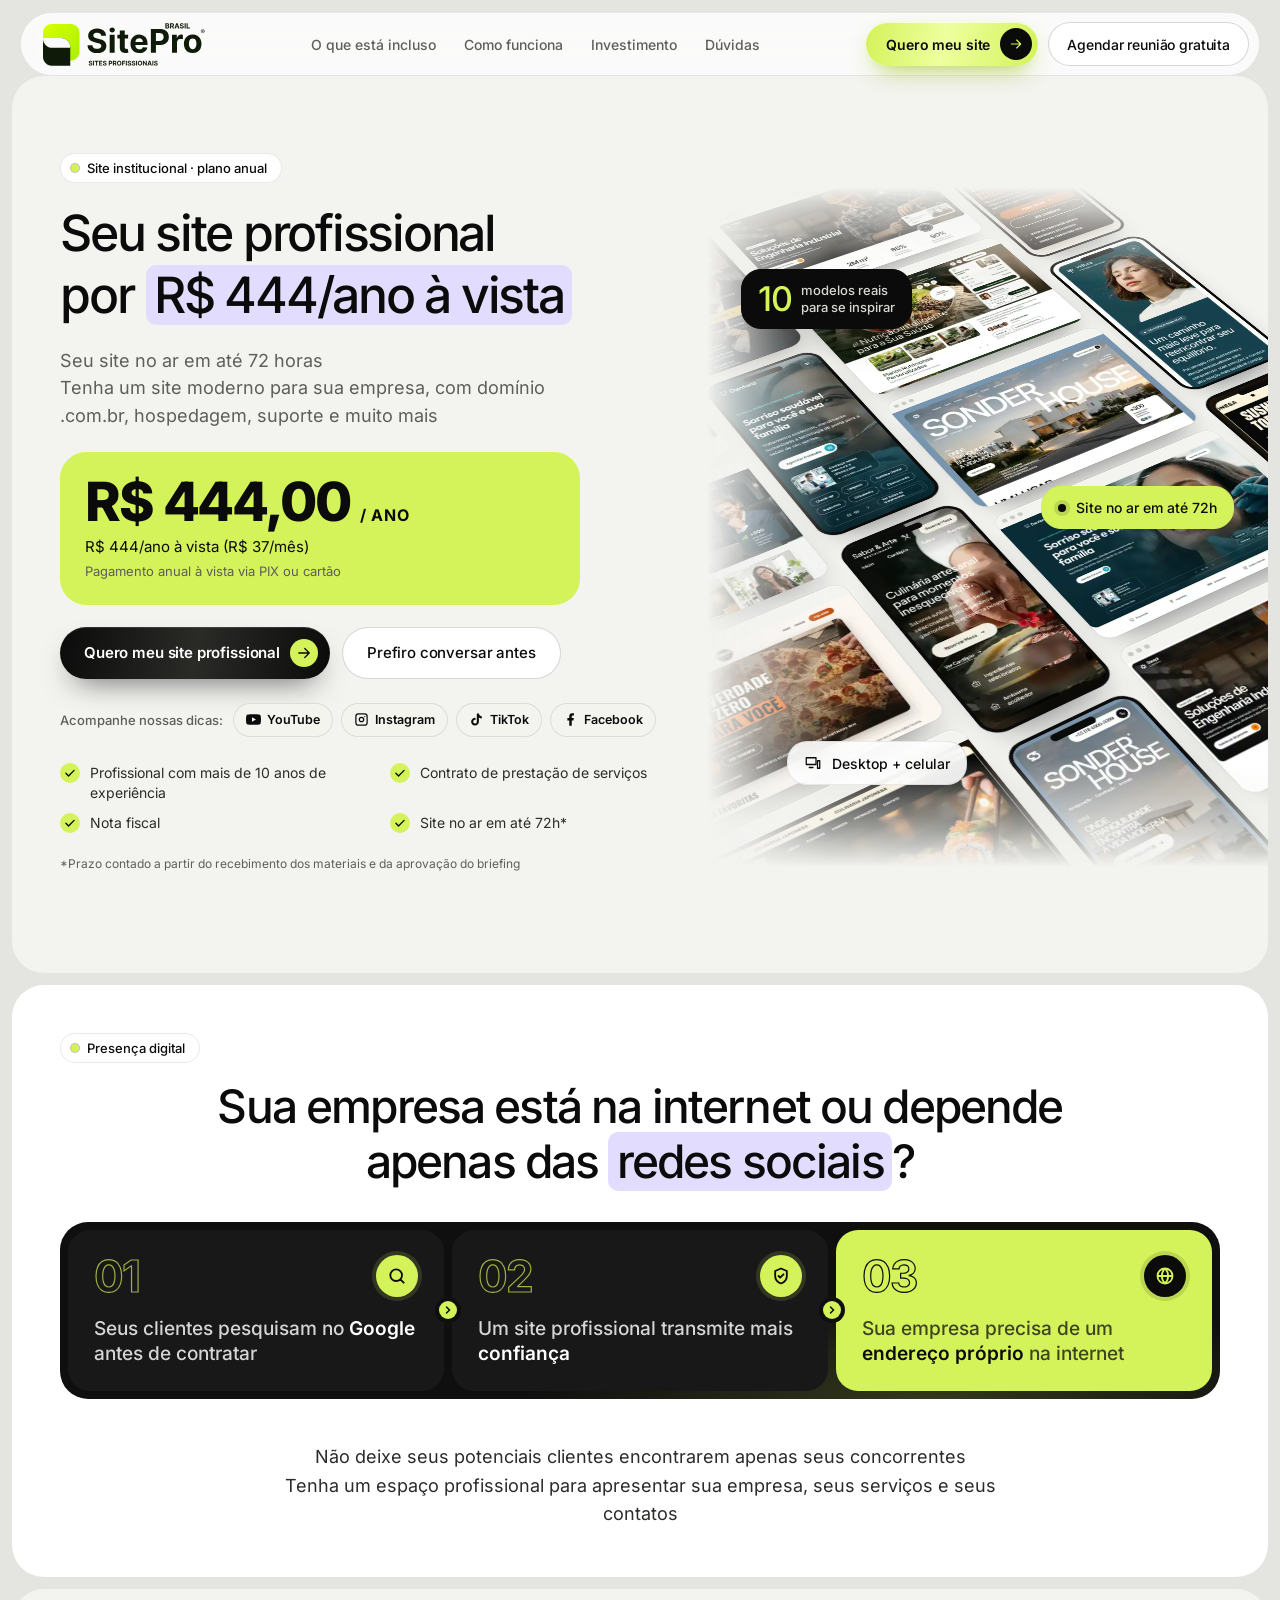
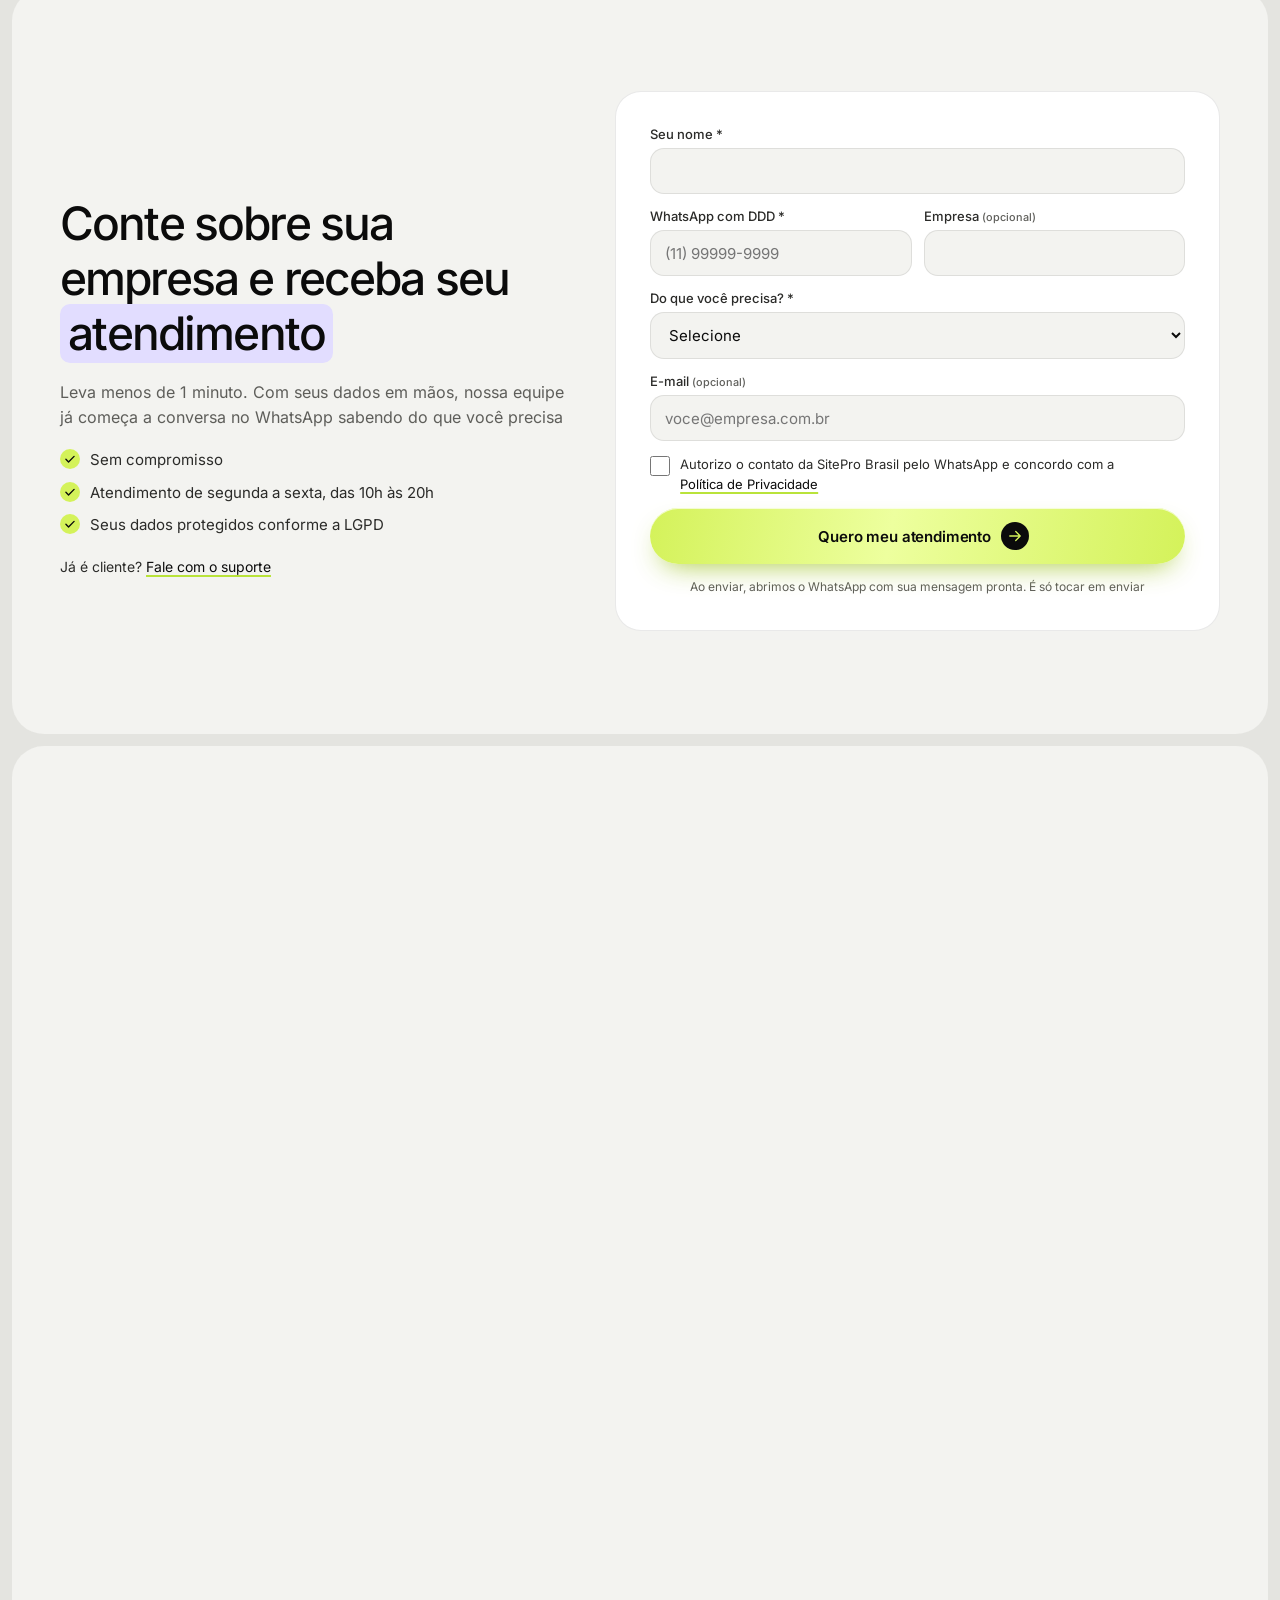
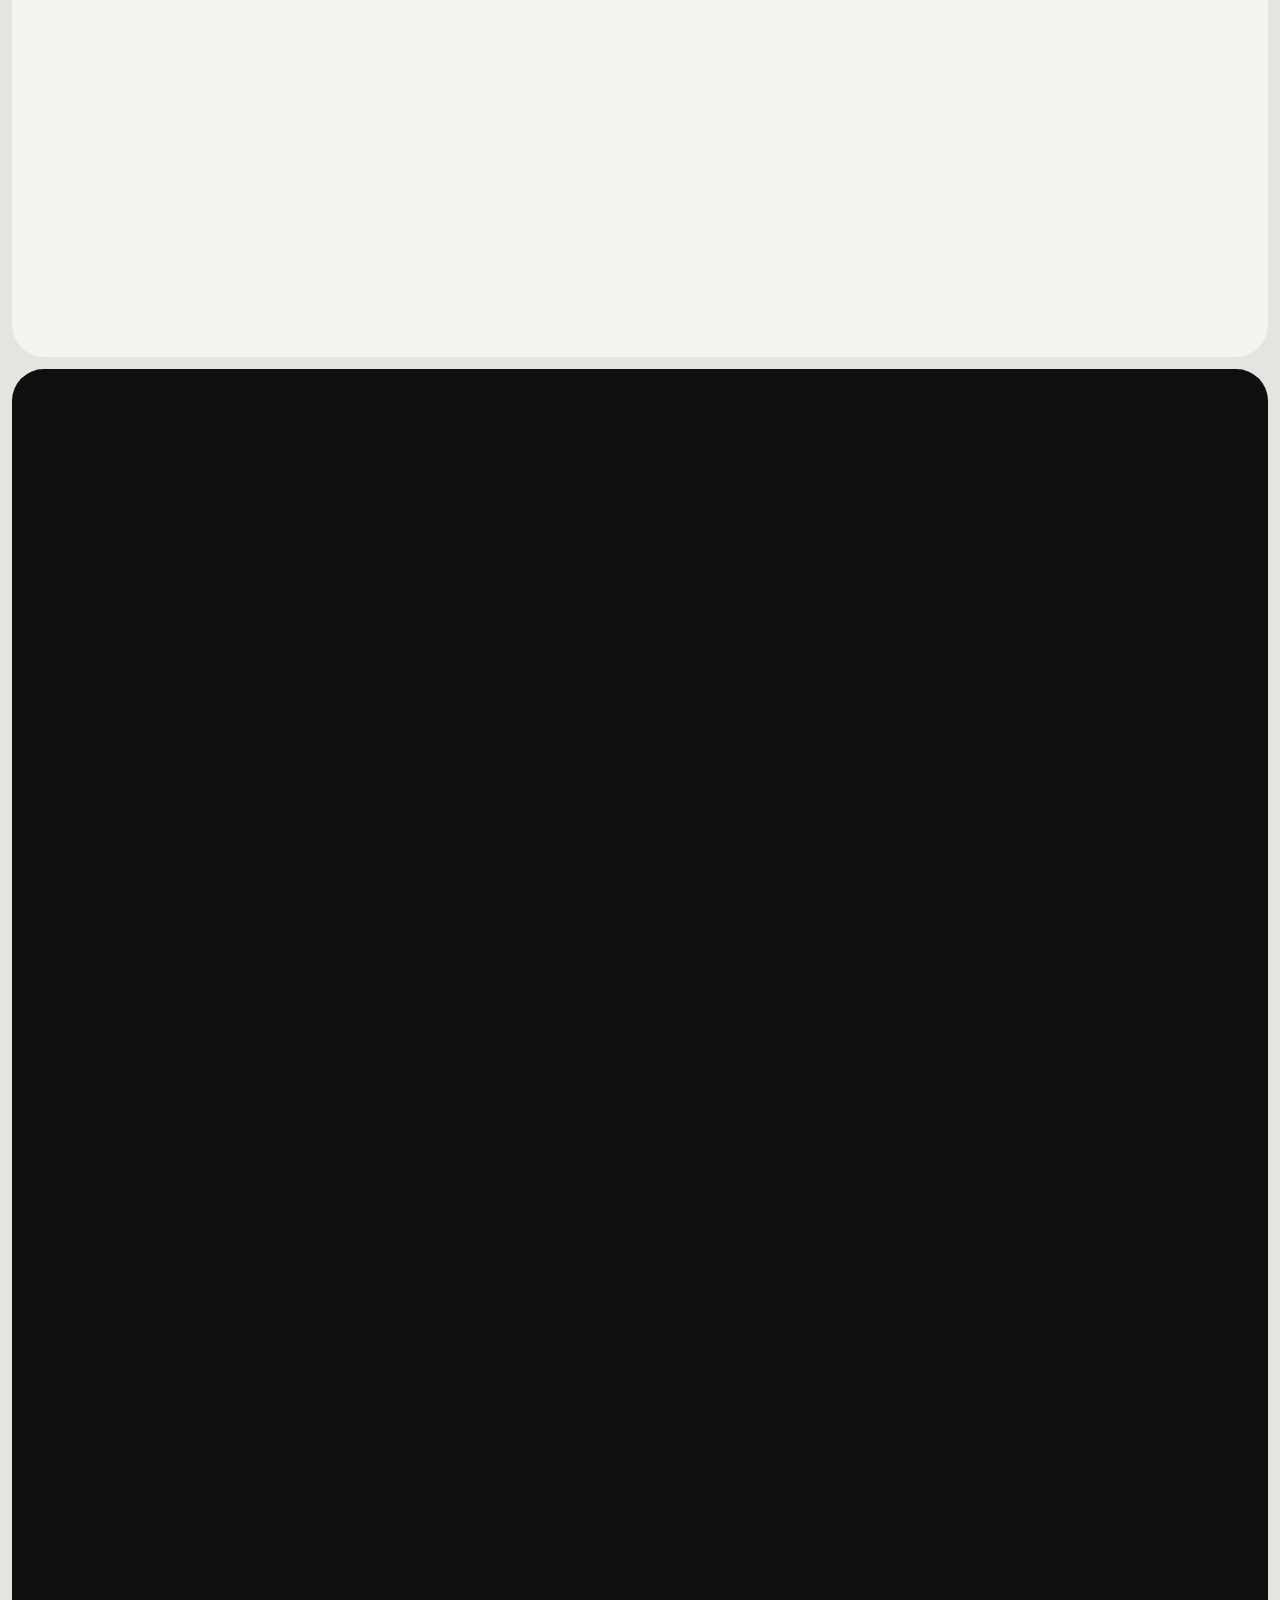
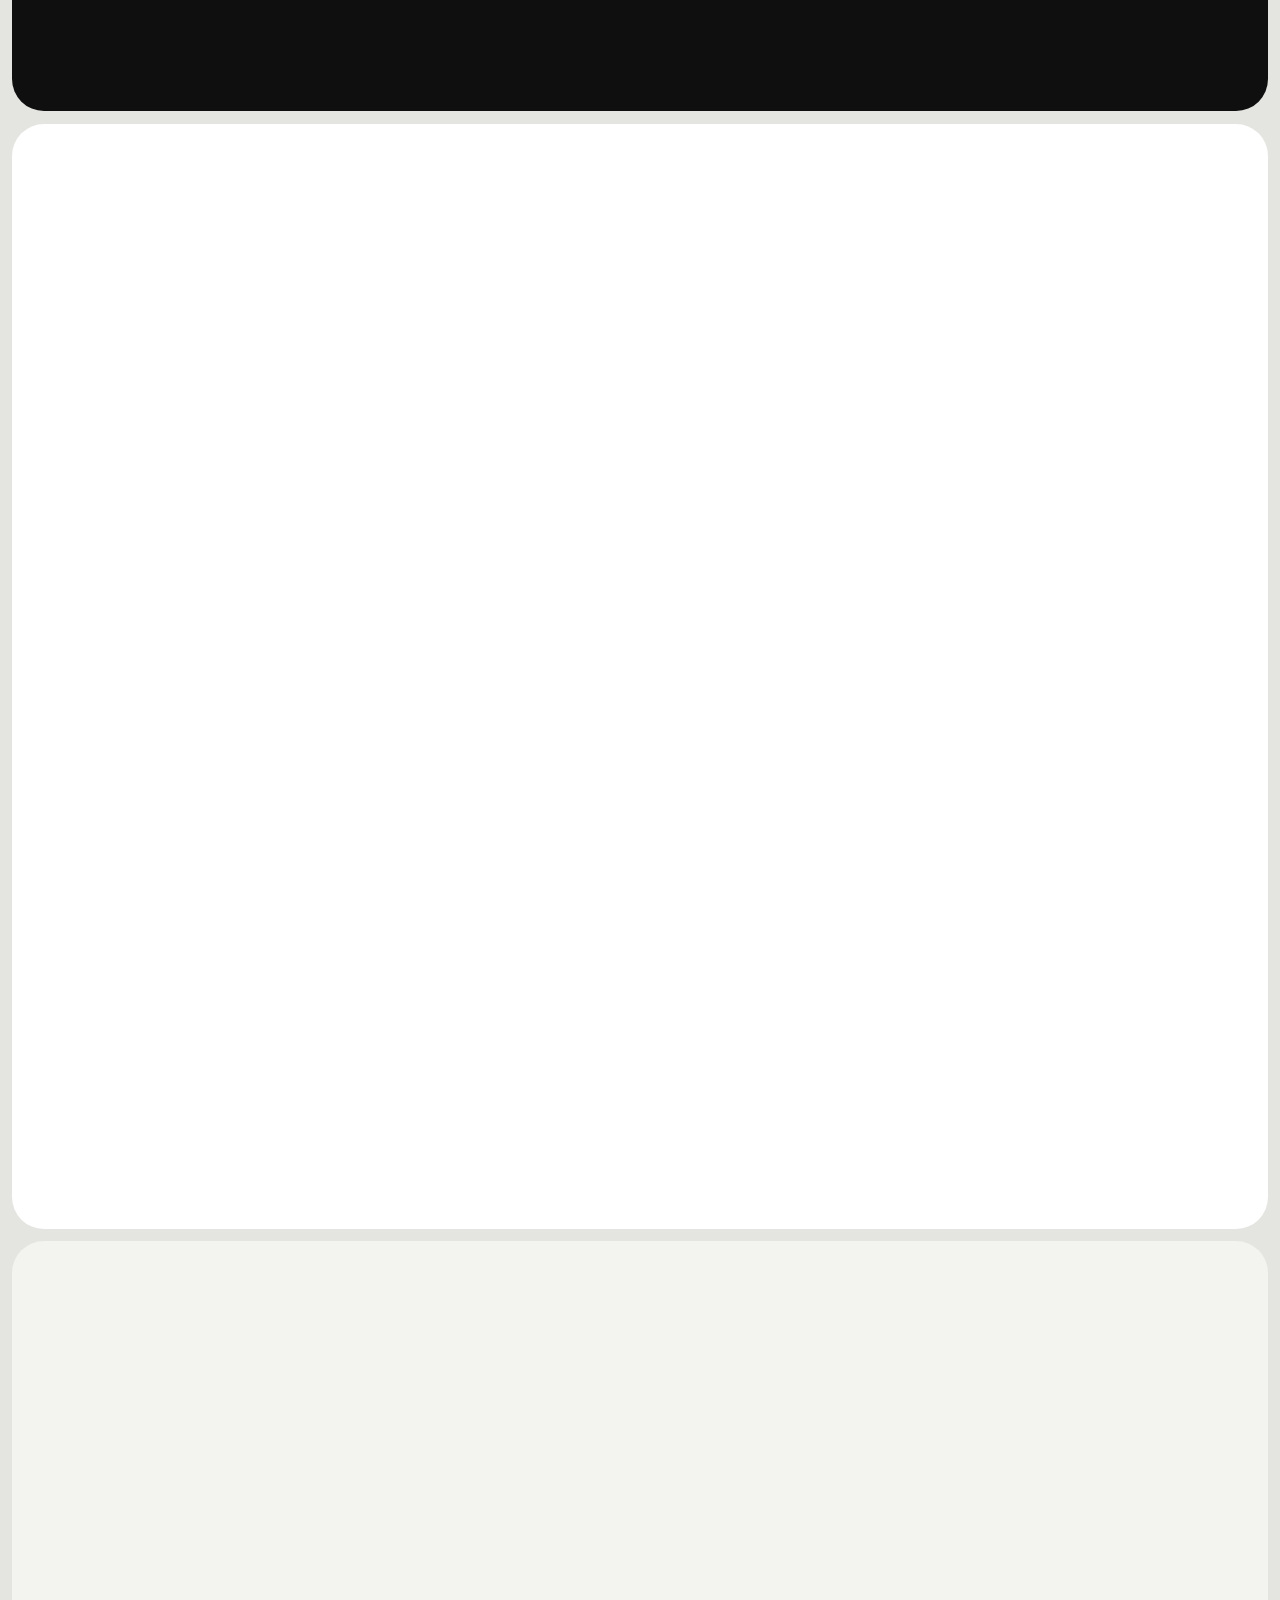
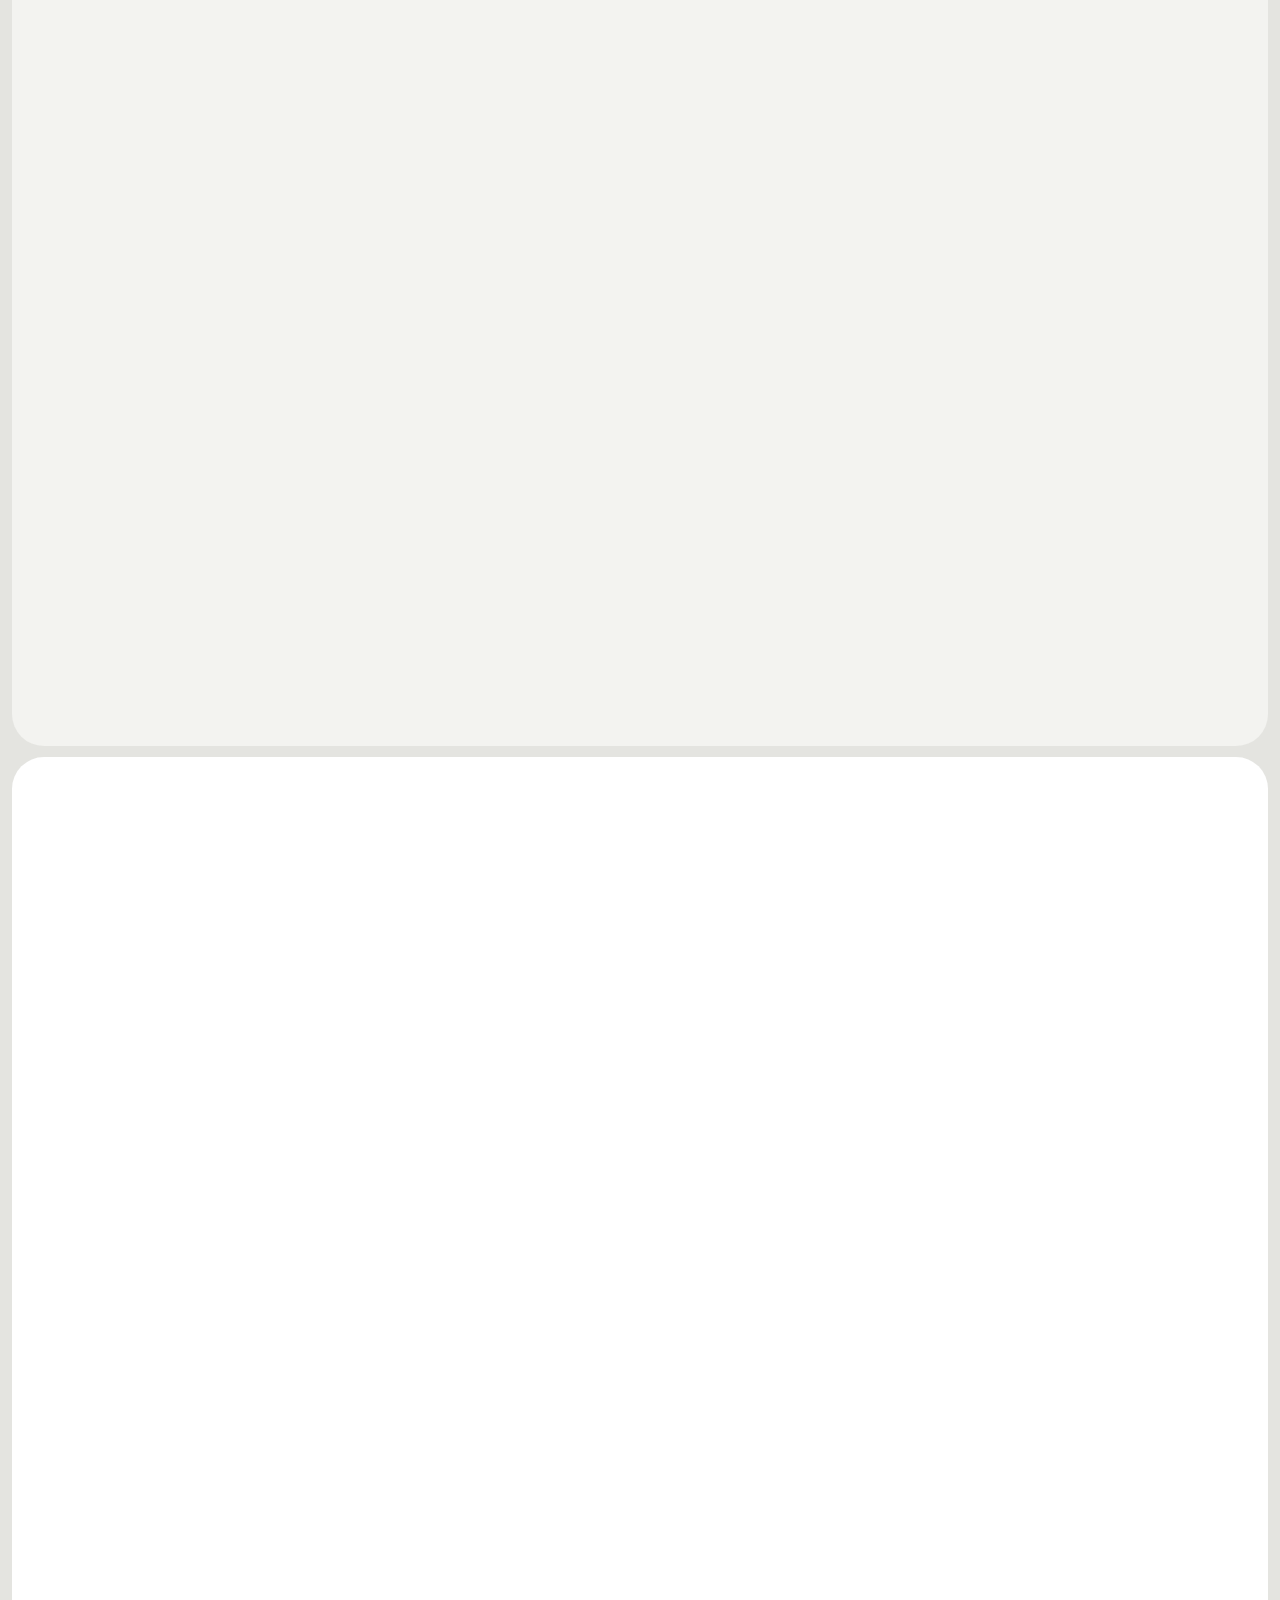
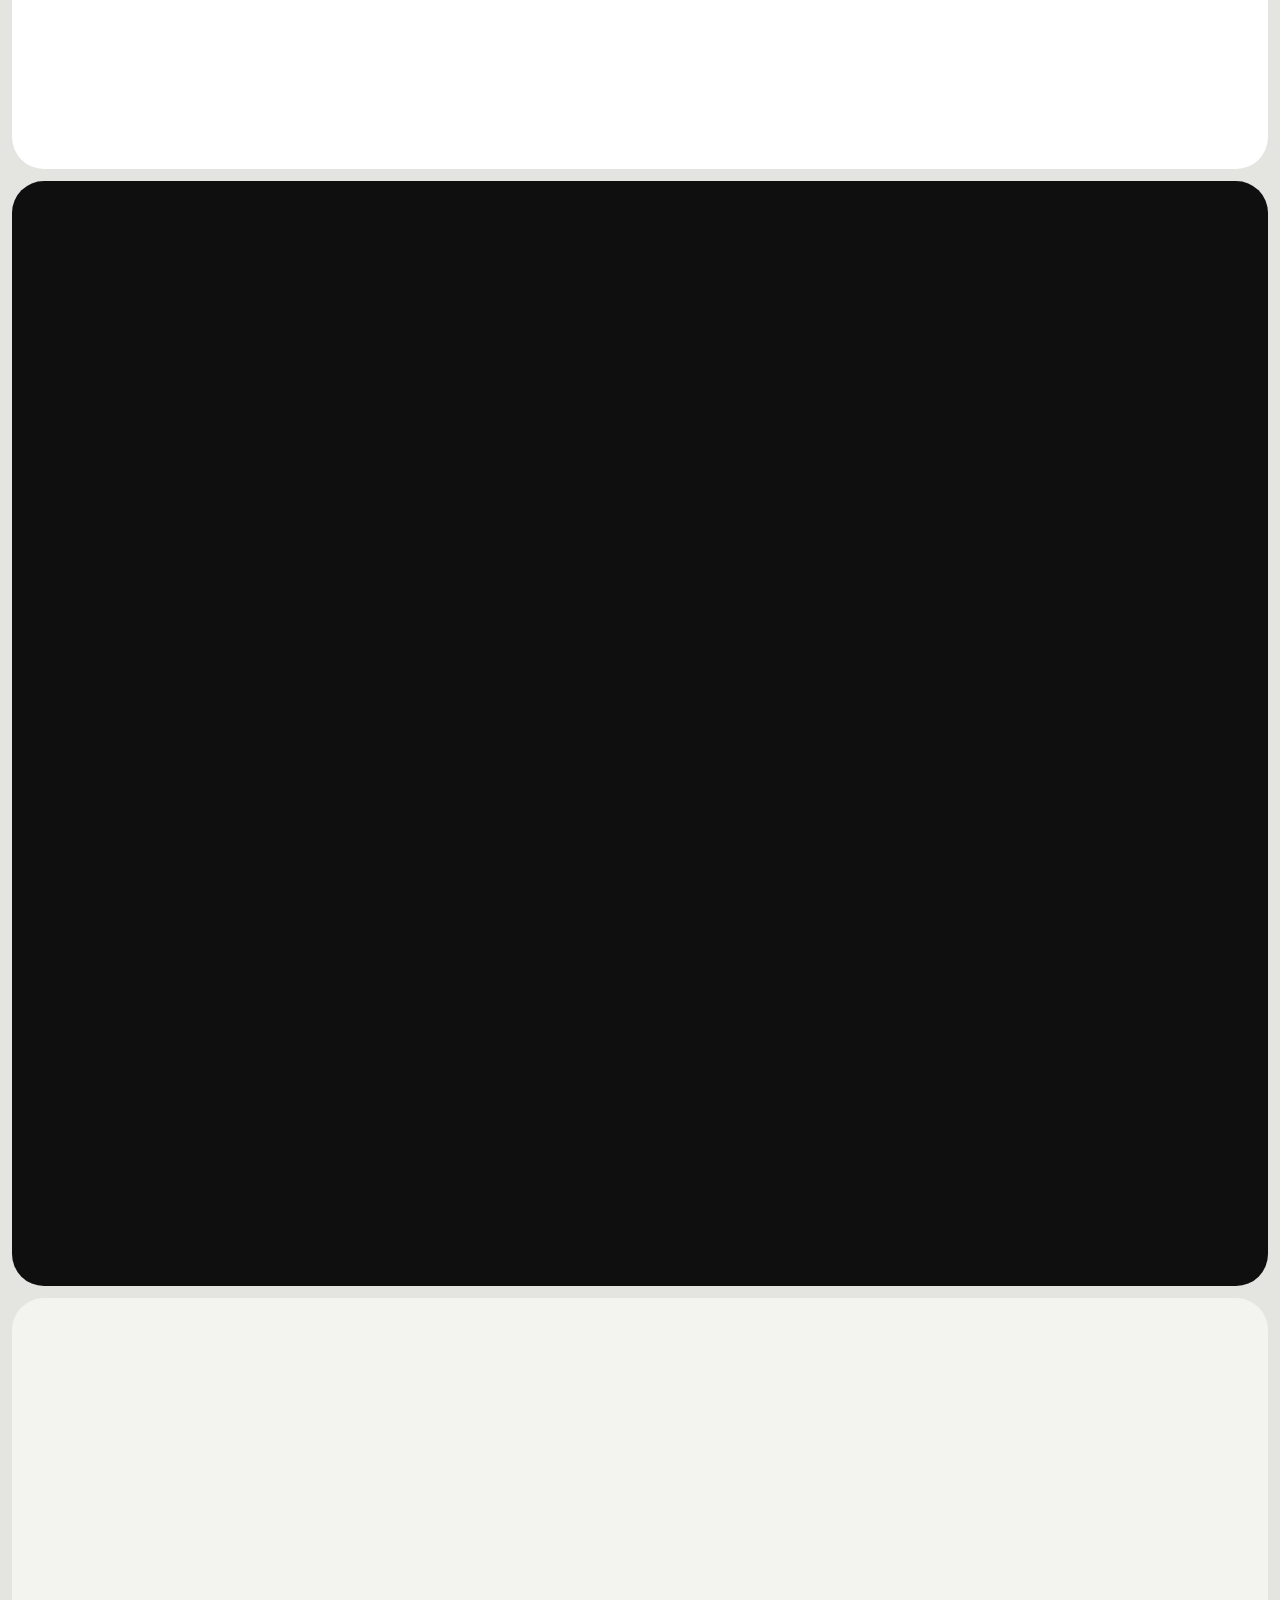
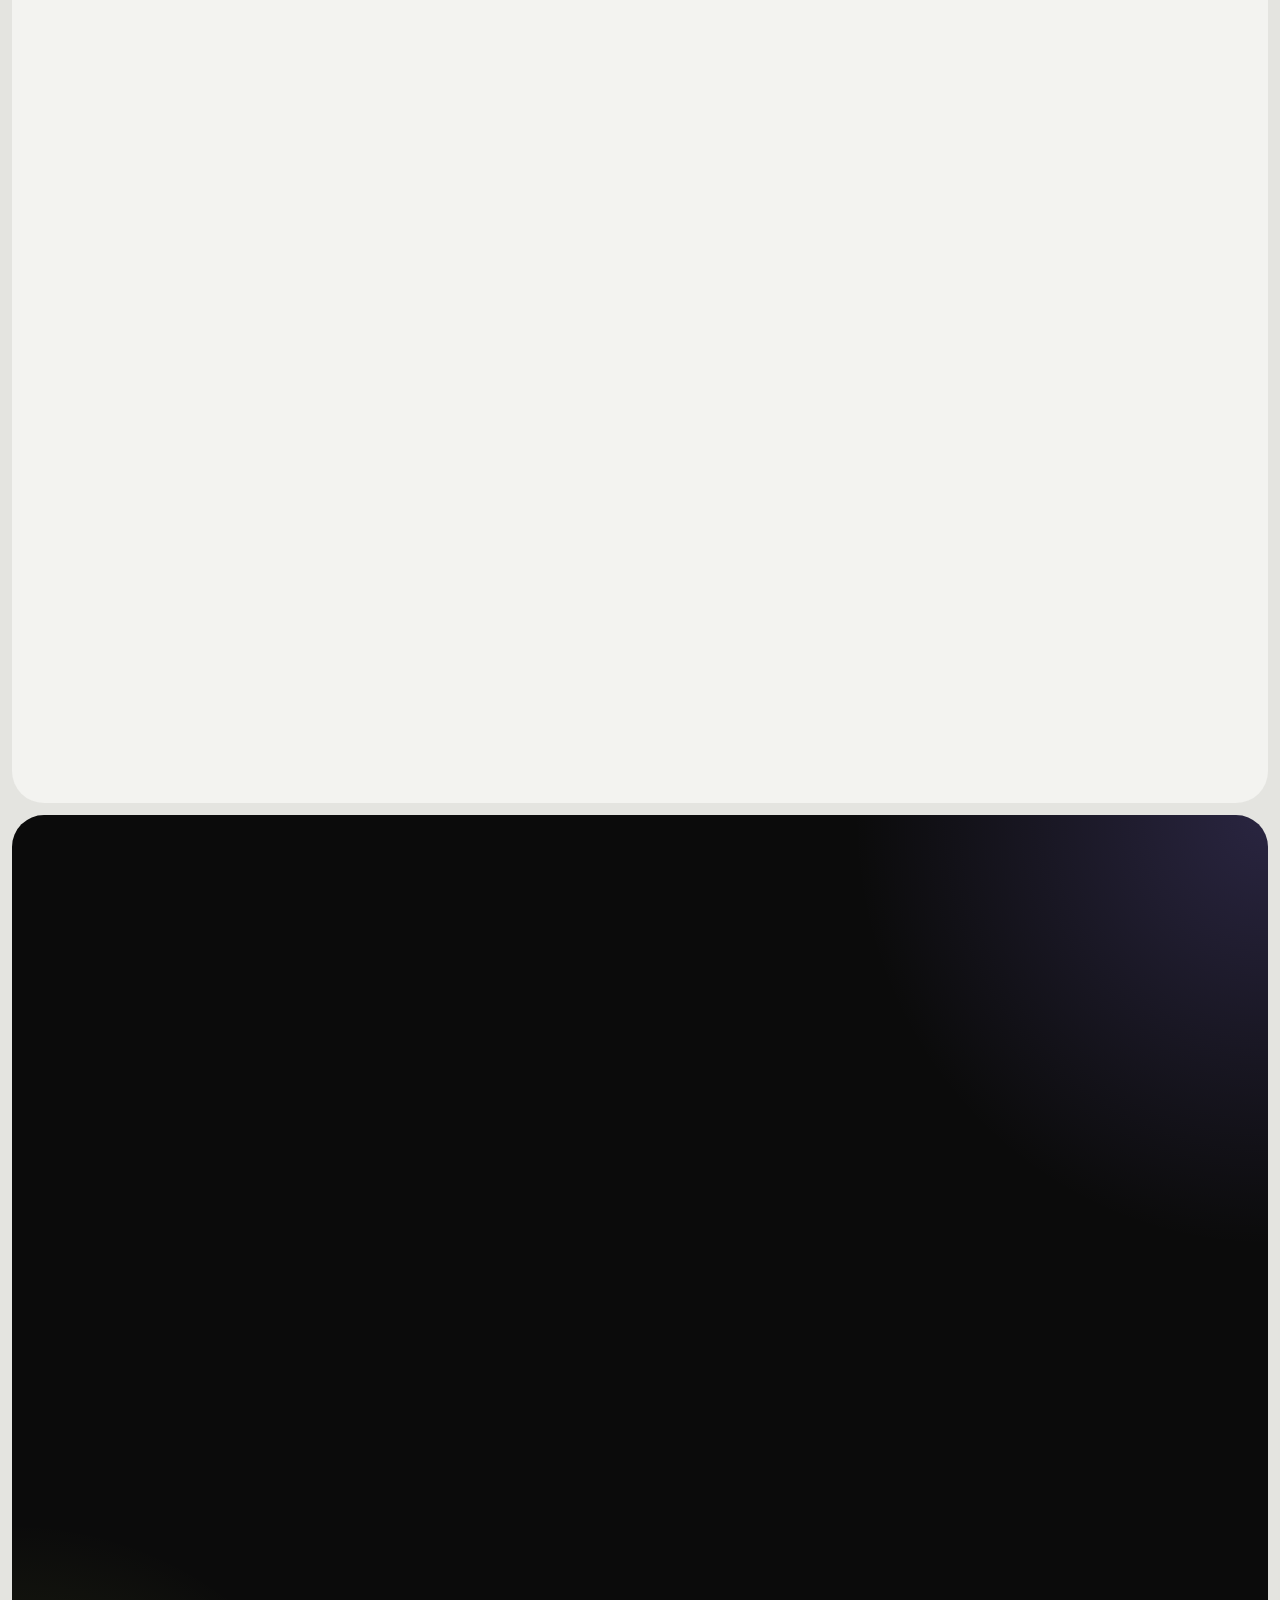
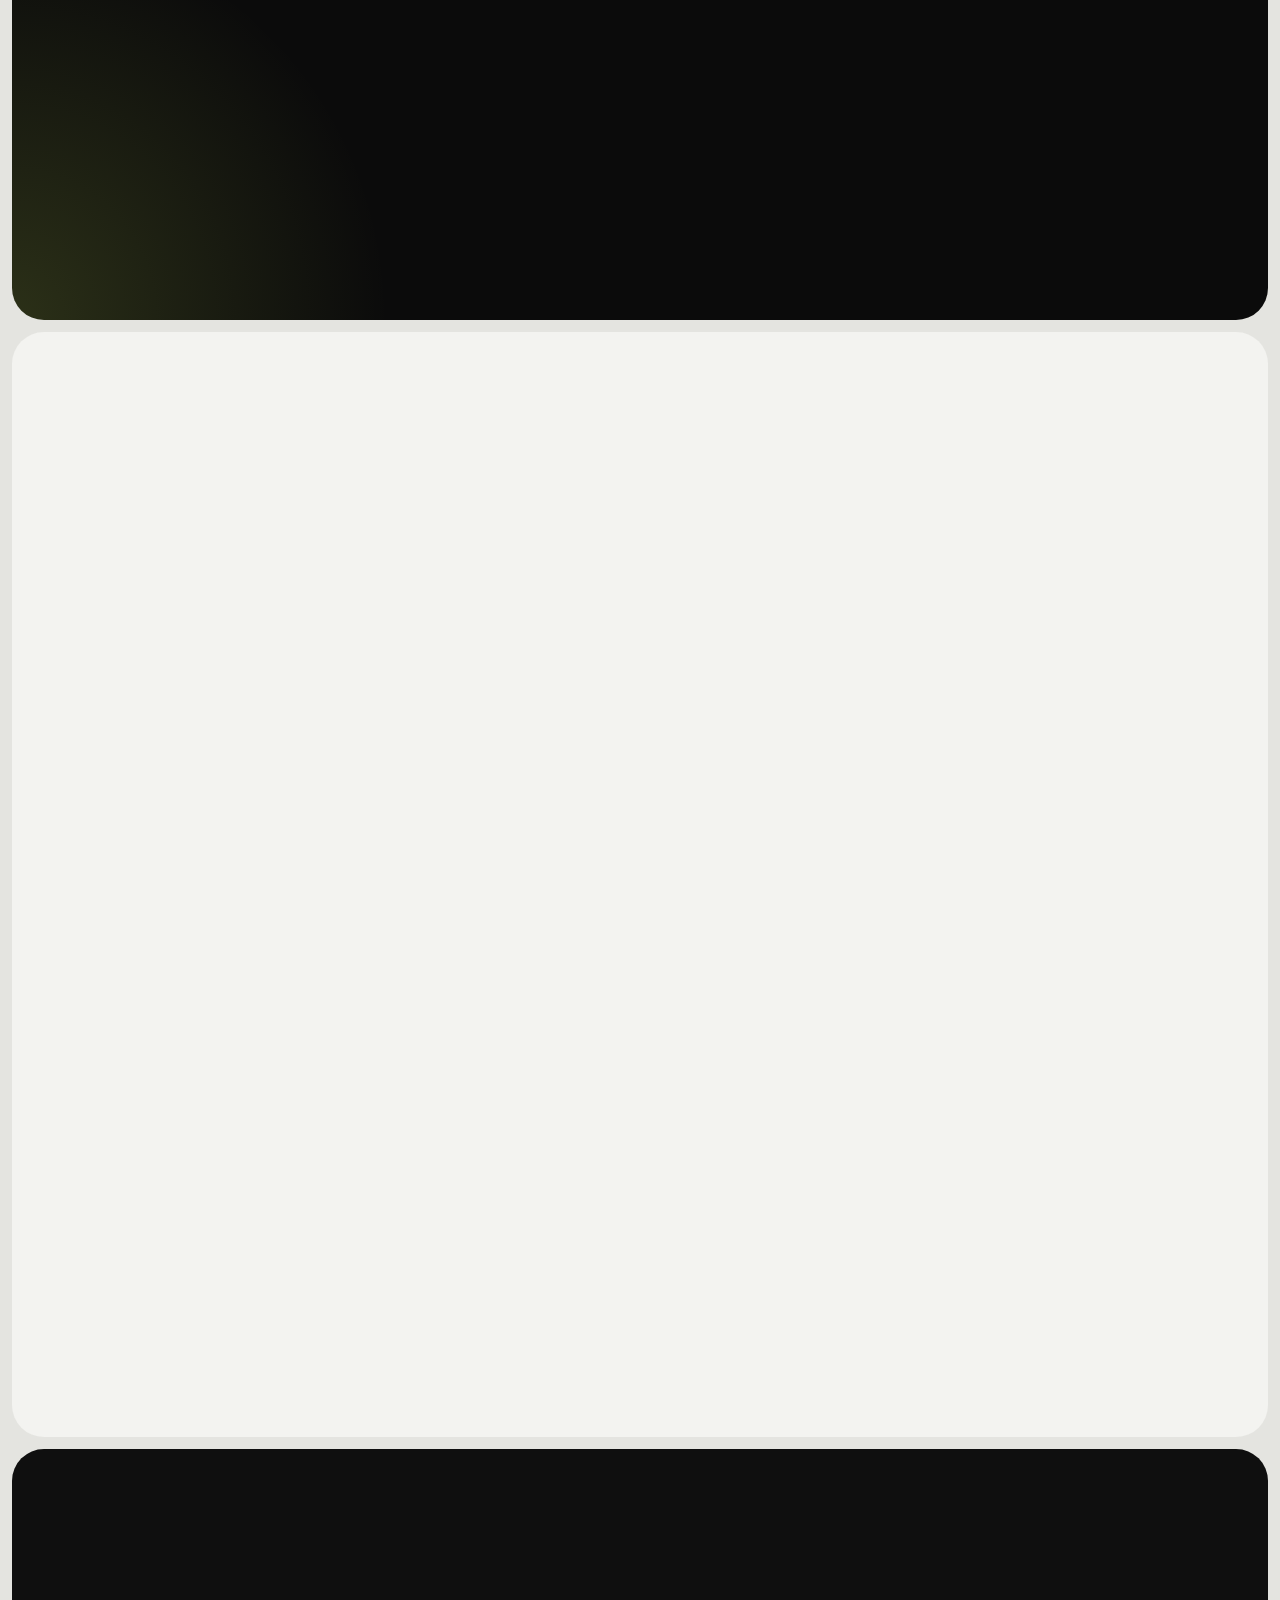
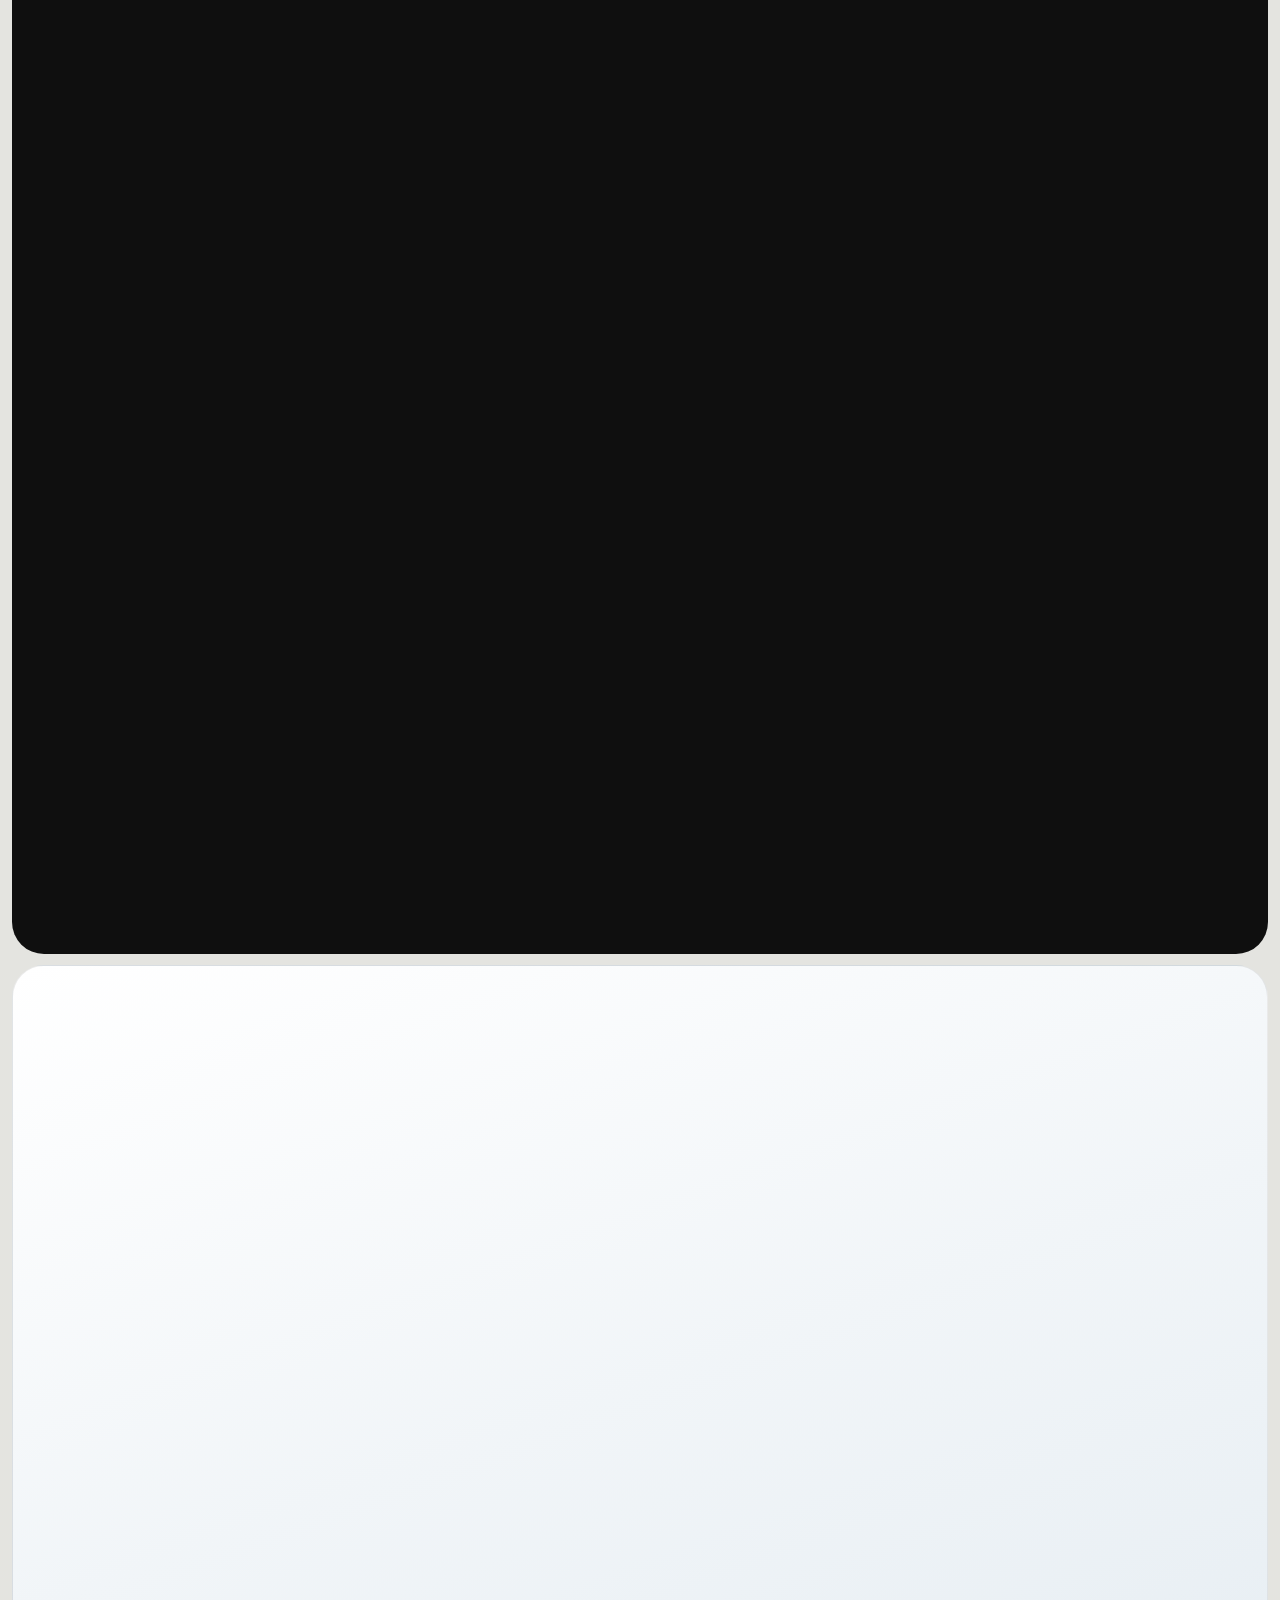
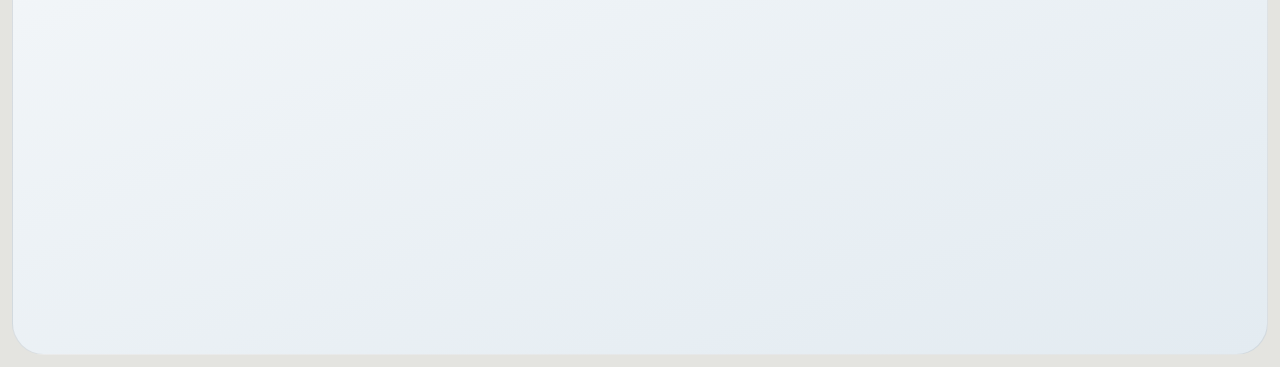
==== commit 0a1146a2: "Deixar um único vídeo de depoimento, o da Cinthia, abaixo do plano anual Remove a seção Depoimentos " ====
--- a/index.html
+++ b/index.html
@@ -555,6 +555,14 @@
         </div>
       </div>
     </div>
+    <figure class="dp-card reveal" style="width:min(280px,80vw);margin:28px auto 0;text-align:left">
+      <button type="button" class="dp-vid" data-yt="TOCJ3Y4Sl4Q" aria-label="Depoimento real: assistir ao vídeo de Cinthia Melo">
+        <img src="modelos/depo/cinthia.webp" alt="Cinthia Melo gravando depoimento sobre o site" width="360" height="640" loading="lazy" decoding="async">
+        <span class="dp-play"><svg viewBox="0 0 24 24" aria-hidden="true"><path d="M8 5.5v13l11-6.5z"/></svg></span>
+        <span class="dp-tag">▶ Depoimento real</span>
+      </button>
+      <figcaption><b>Cinthia Melo</b><small>Nutricionista · Macaé, RJ</small><a href="https://cinthiamelonutri.com.br" target="_blank" rel="noopener nofollow">cinthiamelonutri.com.br</a></figcaption>
+    </figure>
   </div>
 </section>
 
@@ -630,29 +638,6 @@
         <span class="exp-shots" aria-hidden="true"><img src="modelos/hero/dentora-d.webp" alt="" width="600" height="400" loading="lazy" decoding="async" class="es1"><img src="modelos/hero/vellura-m.webp" alt="" width="240" height="520" loading="lazy" decoding="async" class="es2"></span>
         <div class="xp-num"><b>+10</b><span>anos de experiência do profissional<br>criando sites que vendem</span></div>
       </div>
-    </div>
-  </div>
-</section>
-
-<!-- ============ 08b · DEPOIMENTOS ============ -->
-<section class="sec dark-sec dp-sec" id="depoimentos" style="background: linear-gradient(160deg, #2A2A28 0%, #1F1F1D 55%, #191918 100%); overflow: hidden">
-  <div class="wrap g-dp">
-    <div class="dp-copy reveal">
-      <span class="eyebrow">Depoimentos</span>
-      <h2 class="h-sec">Quem já tem site com a gente <span class="hl">recomenda</span></h2>
-      <p class="mut" style="margin: 0; font-size: 16px; line-height: 1.6">Clientes reais contando como foi ter um site profissional para apresentar o próprio negócio. Dê o play e ouça direto deles</p>
-      <div class="dp-rate"><span>▶</span><small>Vídeos gravados pelos próprios clientes</small></div>
-      <a href="#orcamento" data-link="checkout" class="btn btn-p" data-event="InitiateCheckout" style="align-self: flex-start">Quero meu site também<svg viewBox="0 0 24 24" class="ic" aria-hidden="true"><path d="M5 12h14M13 6l6 6-6 6"></path></svg></a>
-    </div>
-    <div class="dp-grid">
-        <figure class="dp-card reveal">
-          <button type="button" class="dp-vid" data-yt="TOCJ3Y4Sl4Q" aria-label="Depoimento real: assistir ao vídeo de Cinthia Melo">
-            <img src="modelos/depo/cinthia.webp" alt="Cinthia Melo gravando depoimento sobre o site" width="360" height="640" loading="lazy" decoding="async">
-            <span class="dp-play"><svg viewBox="0 0 24 24" aria-hidden="true"><path d="M8 5.5v13l11-6.5z"/></svg></span>
-            <span class="dp-tag">▶ Depoimento real</span>
-          </button>
-          <figcaption><b>Cinthia Melo</b><small>Nutricionista · Macaé, RJ</small><a href="https://cinthiamelonutri.com.br" target="_blank" rel="noopener nofollow">cinthiamelonutri.com.br</a></figcaption>
-        </figure>
     </div>
   </div>
 </section>
--- a/styles.css
+++ b/styles.css
@@ -708,7 +708,7 @@
 .dp-rate b{font-size:40px;letter-spacing:-.04em;line-height:1}
 .dp-rate span{color:#D4F25A;letter-spacing:2px;font-size:18px}
 .dp-rate small{color:#A3A39E;font-size:13px}
-.dp-grid{display:grid;grid-template-columns:minmax(0,1fr);gap:18px;width:100%;max-width:340px;justify-self:center}
+.dp-grid{display:grid;grid-template-columns:repeat(2,minmax(0,1fr));gap:18px}
 .dp-card{margin:0;display:flex;flex-direction:column;gap:12px}
 .dp-card:nth-child(2){margin-top:48px}
 .dp-vid{position:relative;display:block;width:100%;aspect-ratio:9/16;padding:0;border:0;border-radius:24px;overflow:hidden;cursor:pointer;background:#1a1a1a;box-shadow:0 30px 60px -28px rgba(0,0,0,.9),0 0 0 1px rgba(255,255,255,.1)}
@@ -726,7 +726,7 @@
 .dp-card figcaption small{color:#A3A39E}
 .dp-card figcaption a{color:#D4F25A;font-size:13px;text-decoration:none}
 .dp-card figcaption a:hover{text-decoration:underline}
-@media (max-width:760px){.g-dp{grid-template-columns:1fr}.dp-grid{width:100%;max-width:340px;margin:0 auto}.dp-card:nth-child(2){margin-top:28px}}
+@media (max-width:760px){.g-dp{grid-template-columns:1fr}.dp-grid{width:100%;max-width:460px;margin:0 auto}.dp-card:nth-child(2){margin-top:28px}}
 @media (min-width:761px) and (max-width:1020px){.g-dp{grid-template-columns:minmax(0,1fr) minmax(0,1fr);gap:28px}.dp-grid{gap:12px}.dp-card:nth-child(2){margin-top:32px}}
 @media (max-width:560px){.dp-grid{gap:12px}.dp-card:nth-child(2){margin-top:28px}.dp-play{width:54px;height:54px;margin:-27px 0 0 -27px}.dp-play svg{width:22px;height:22px}.dp-vid{border-radius:18px}}
 @media (prefers-reduced-motion:reduce){.dp-play{animation:none}}
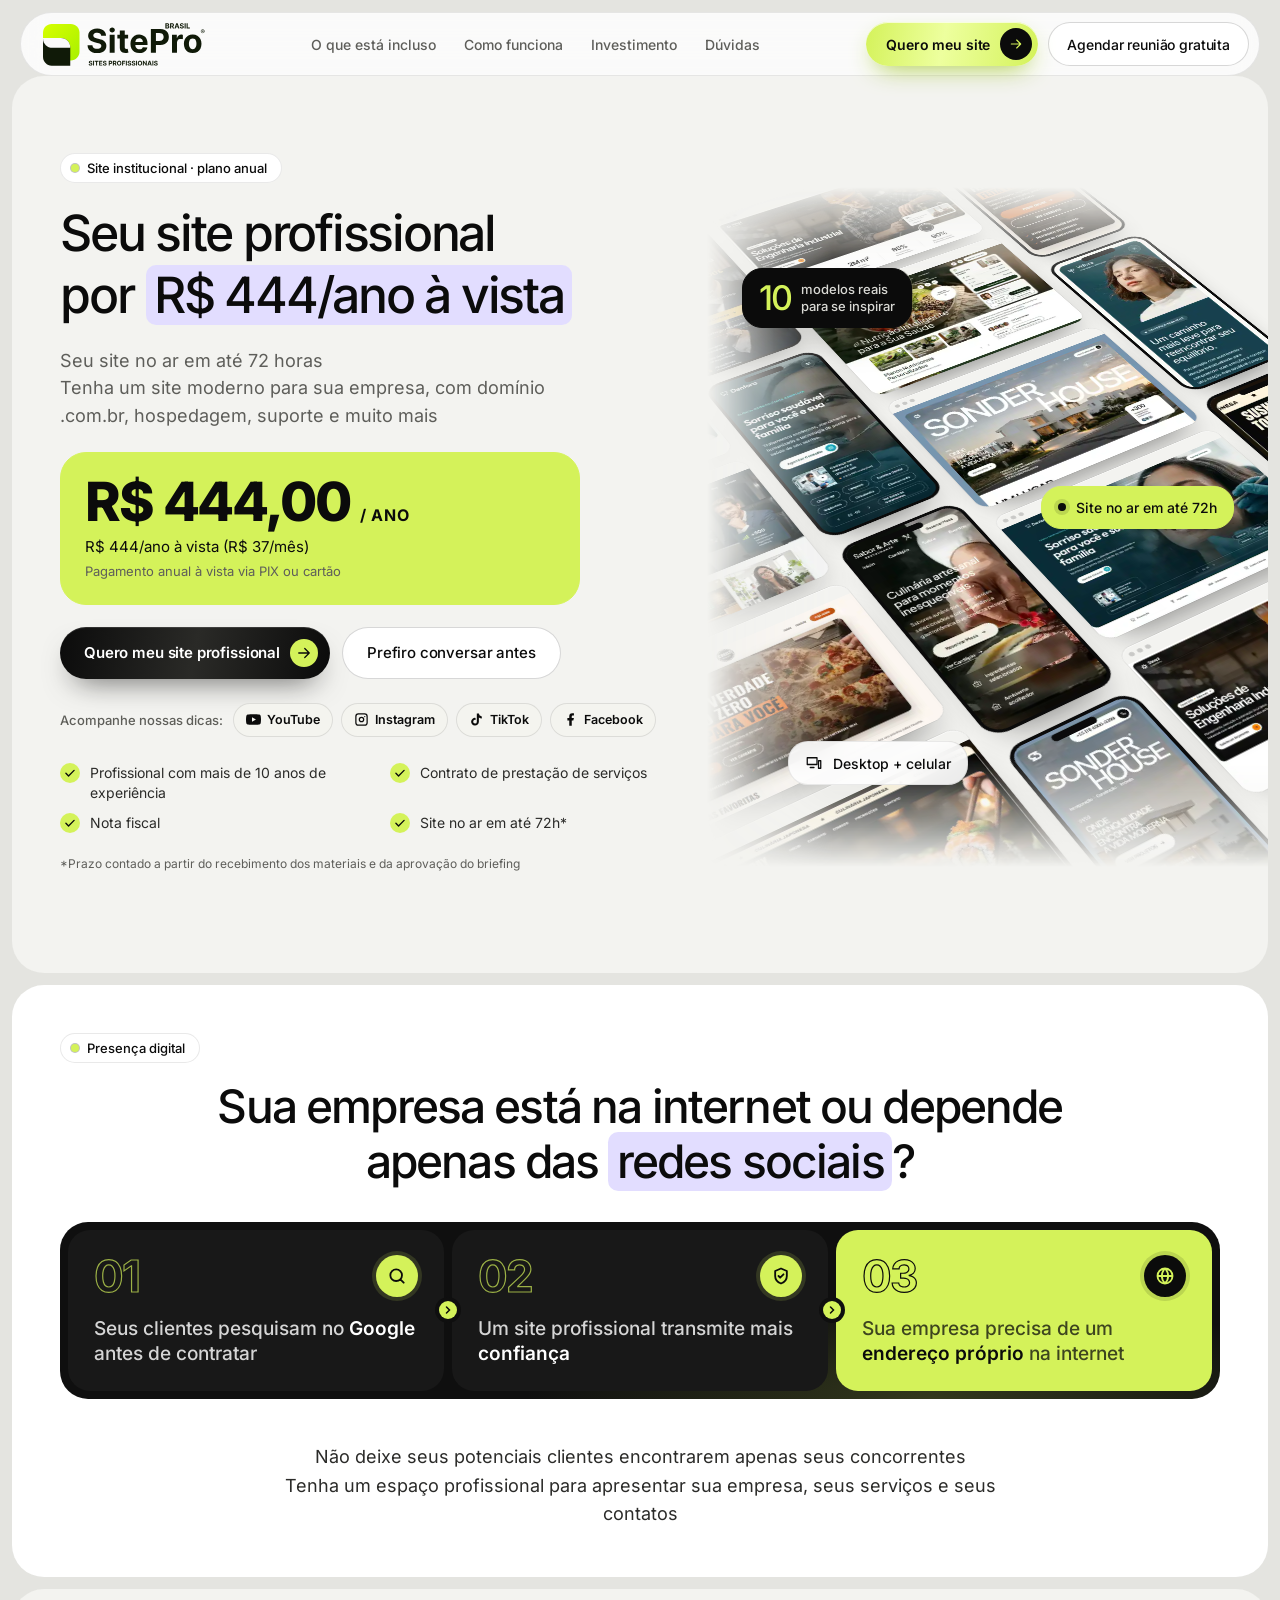
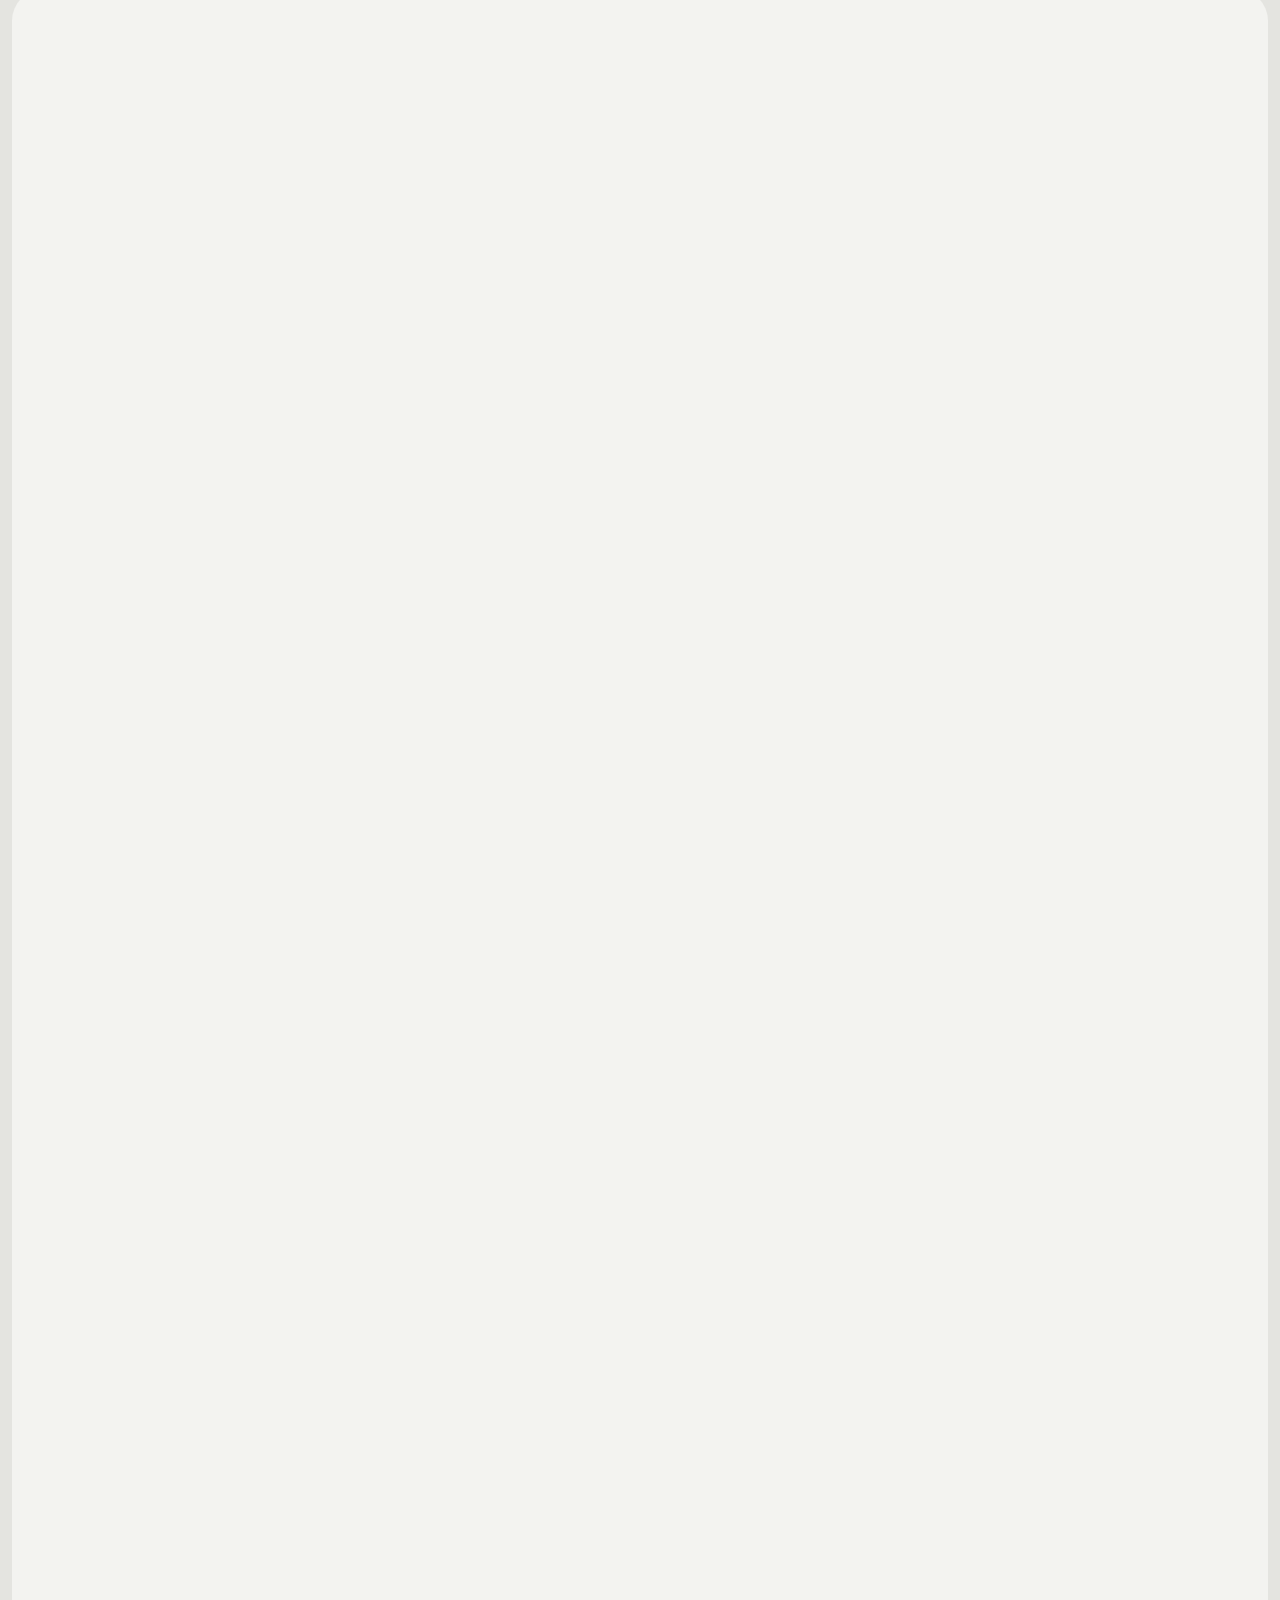
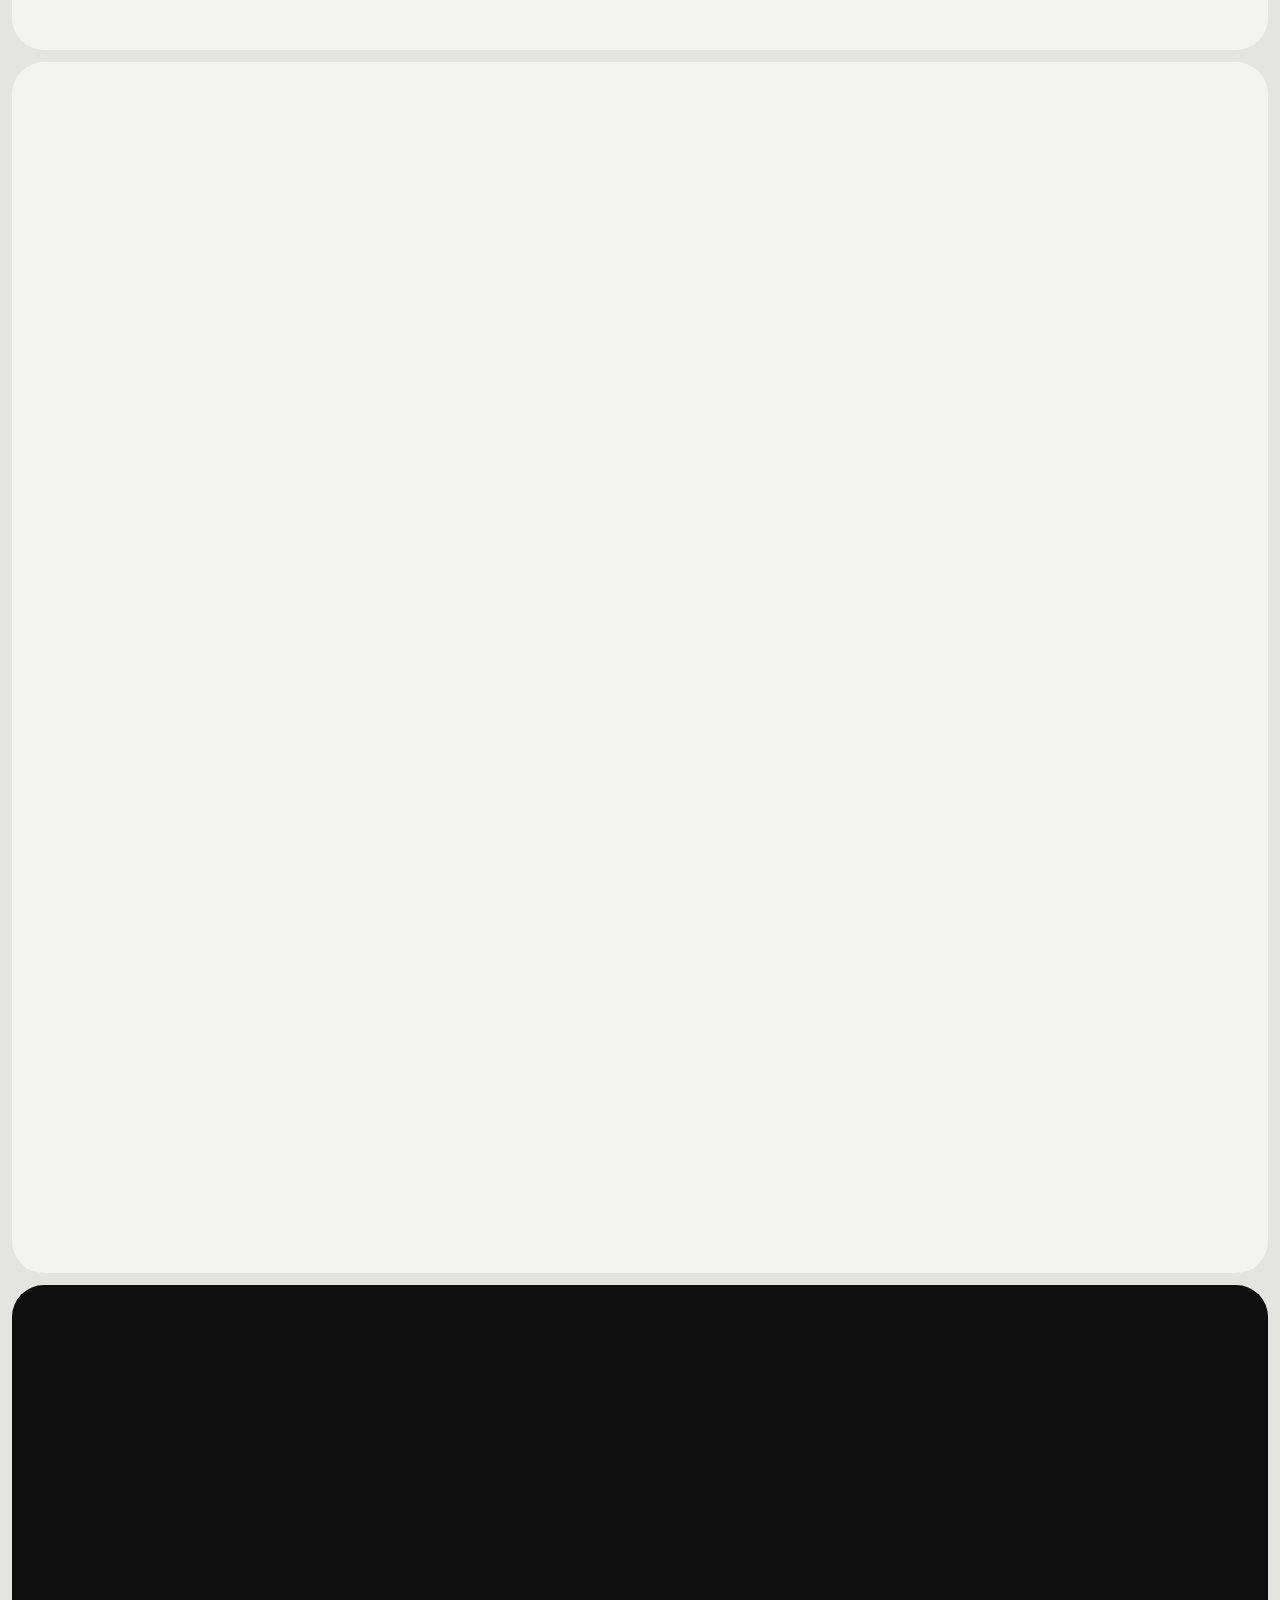
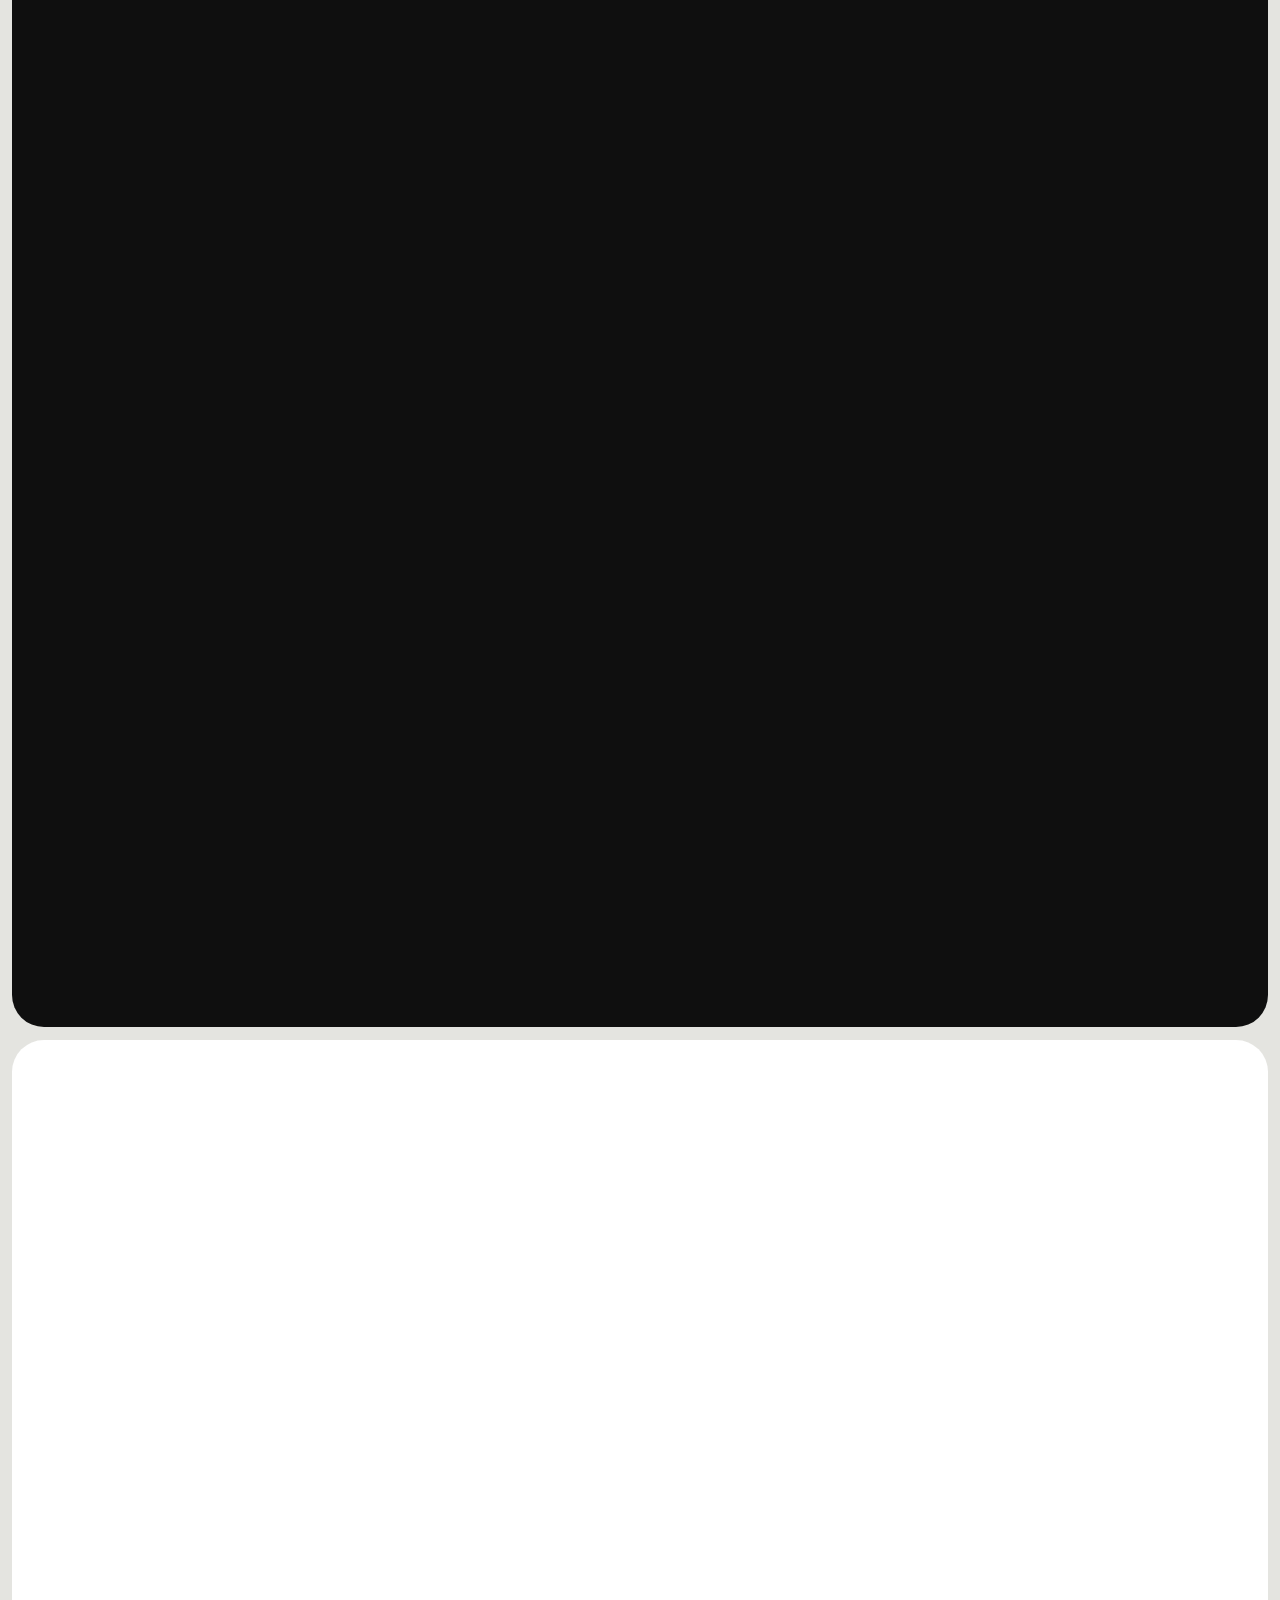
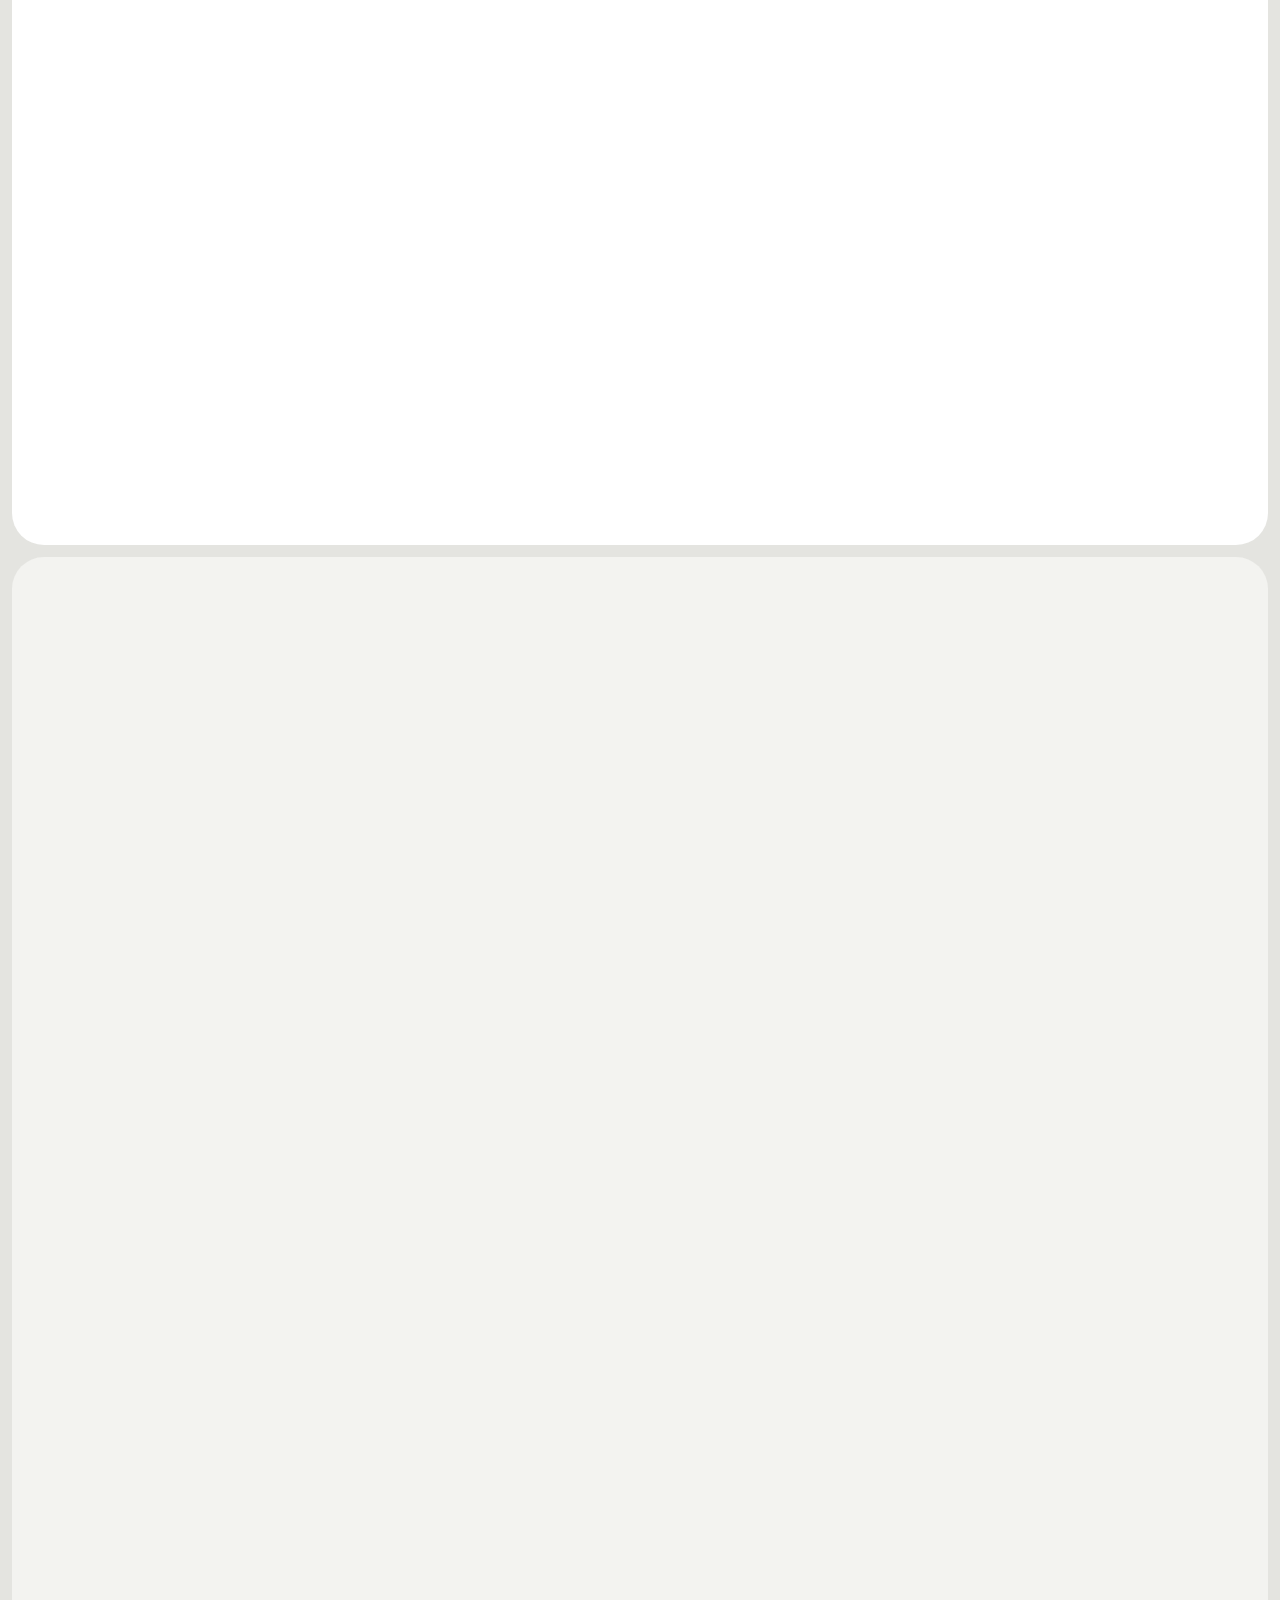
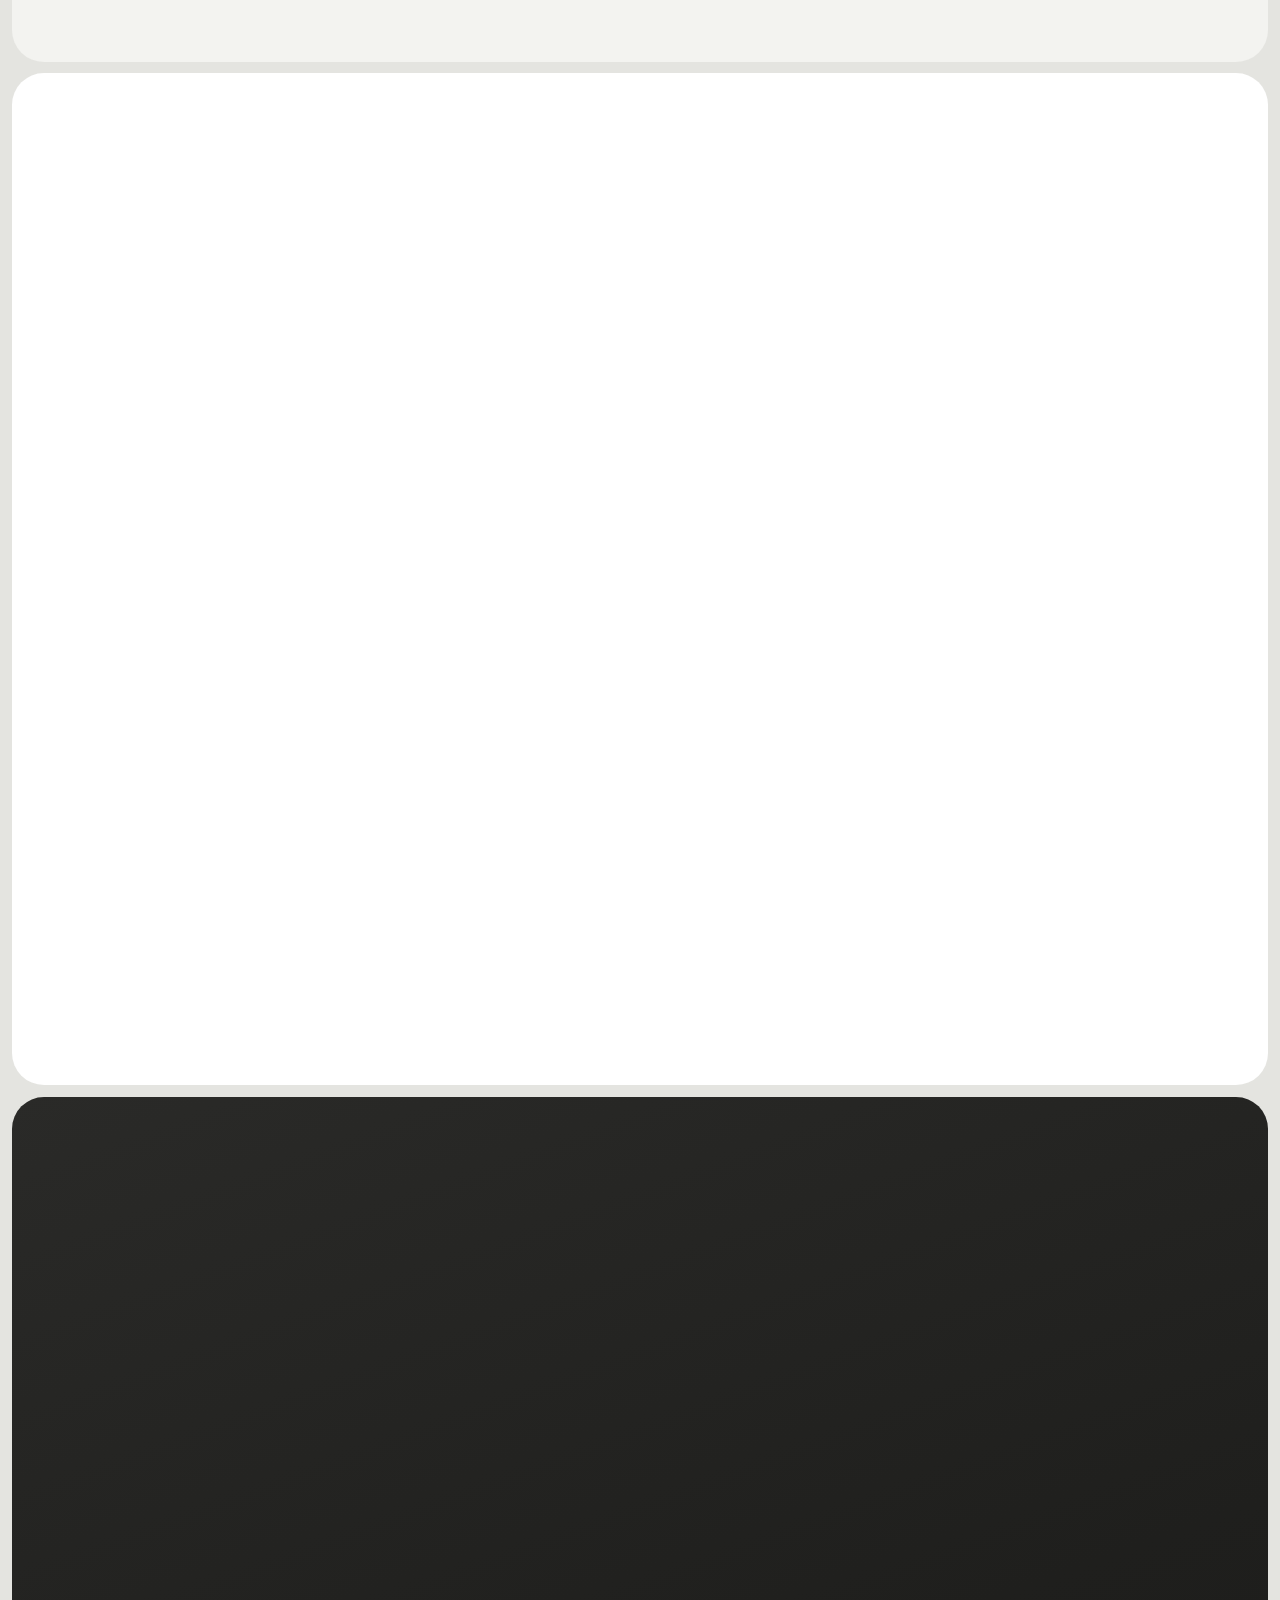
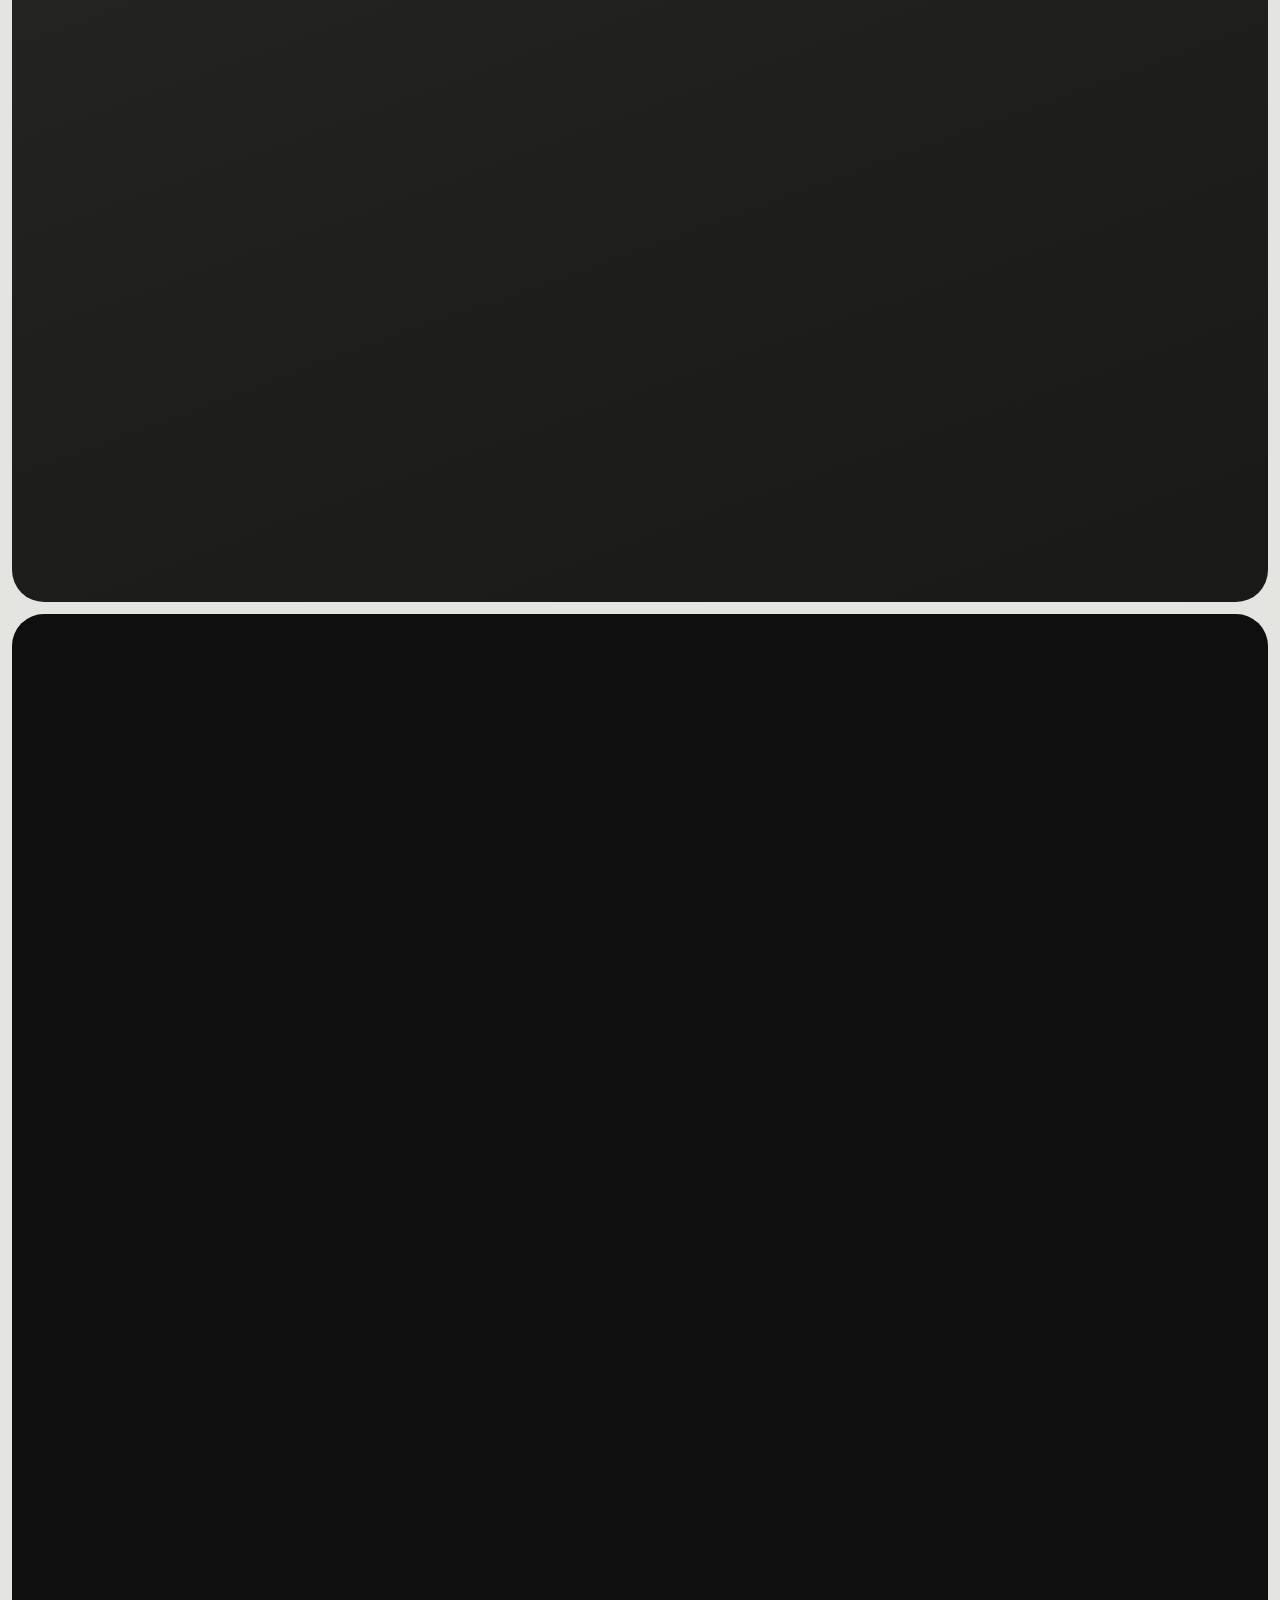
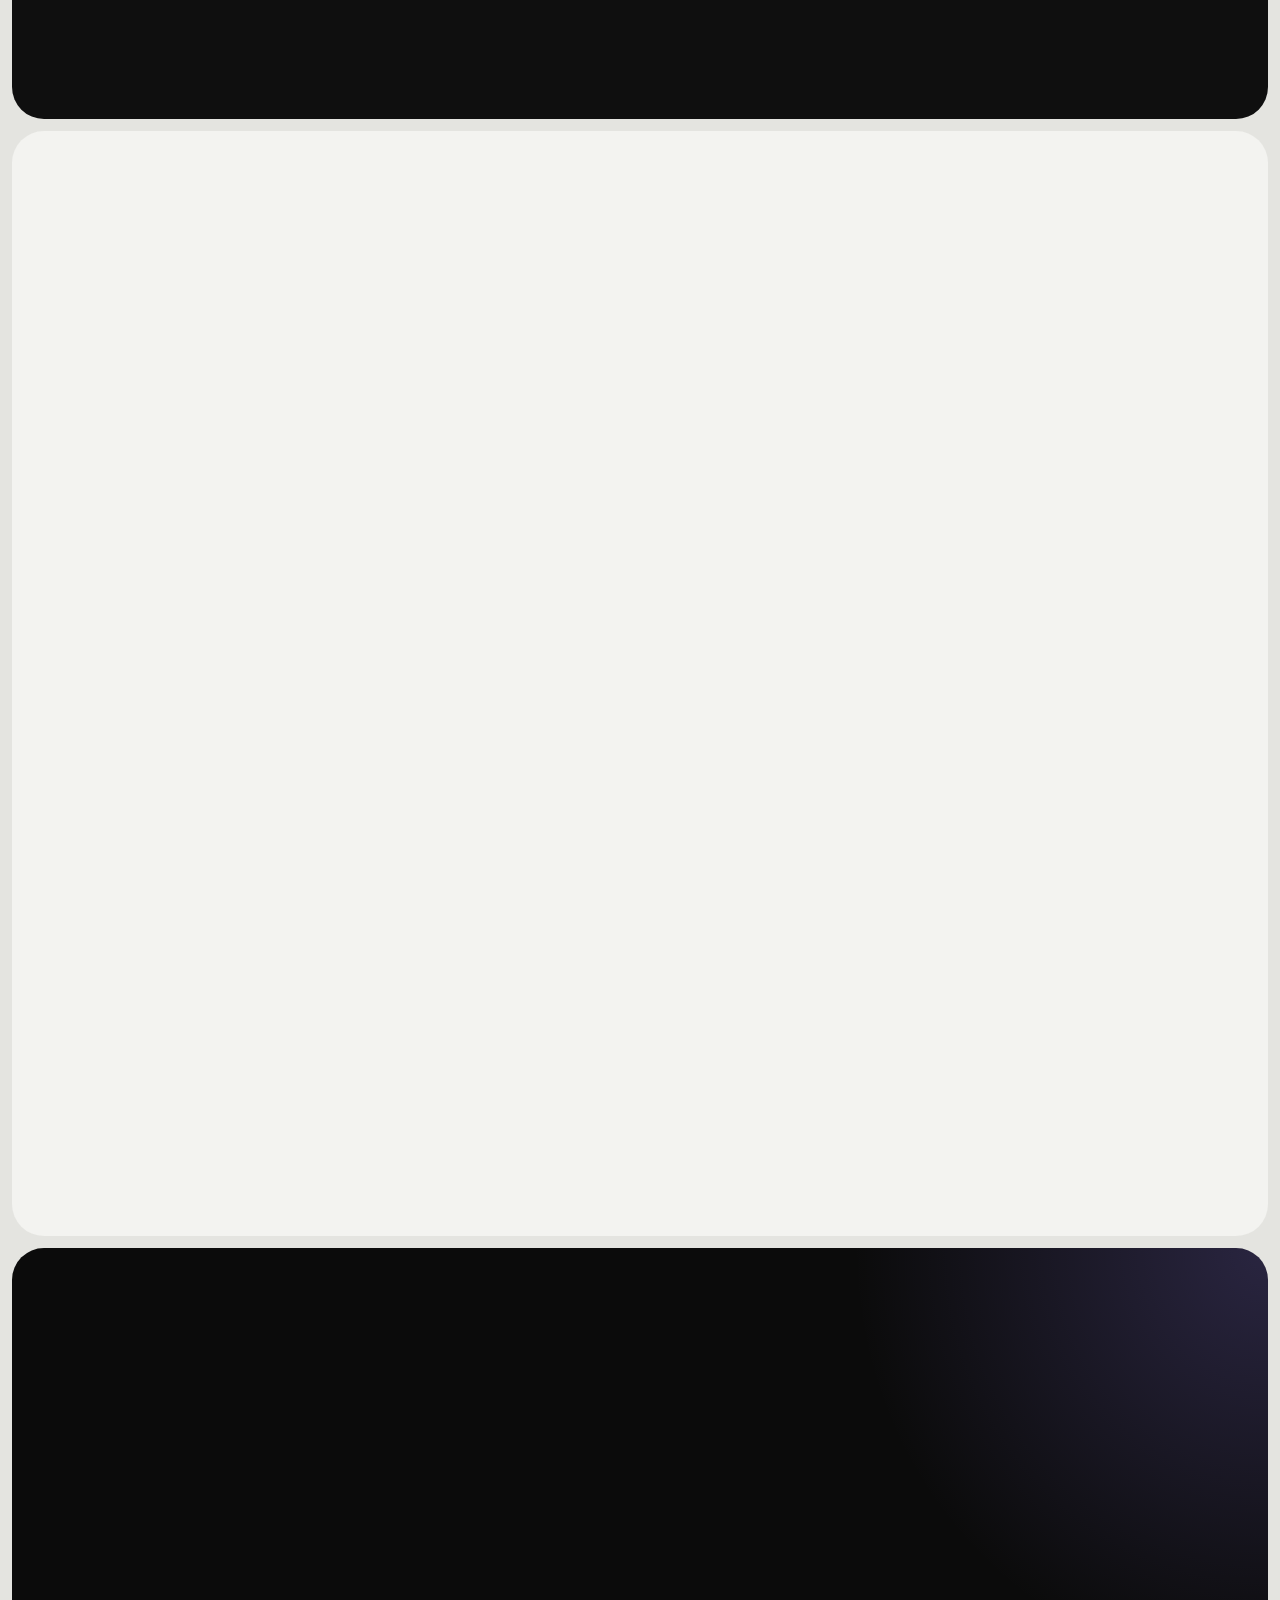
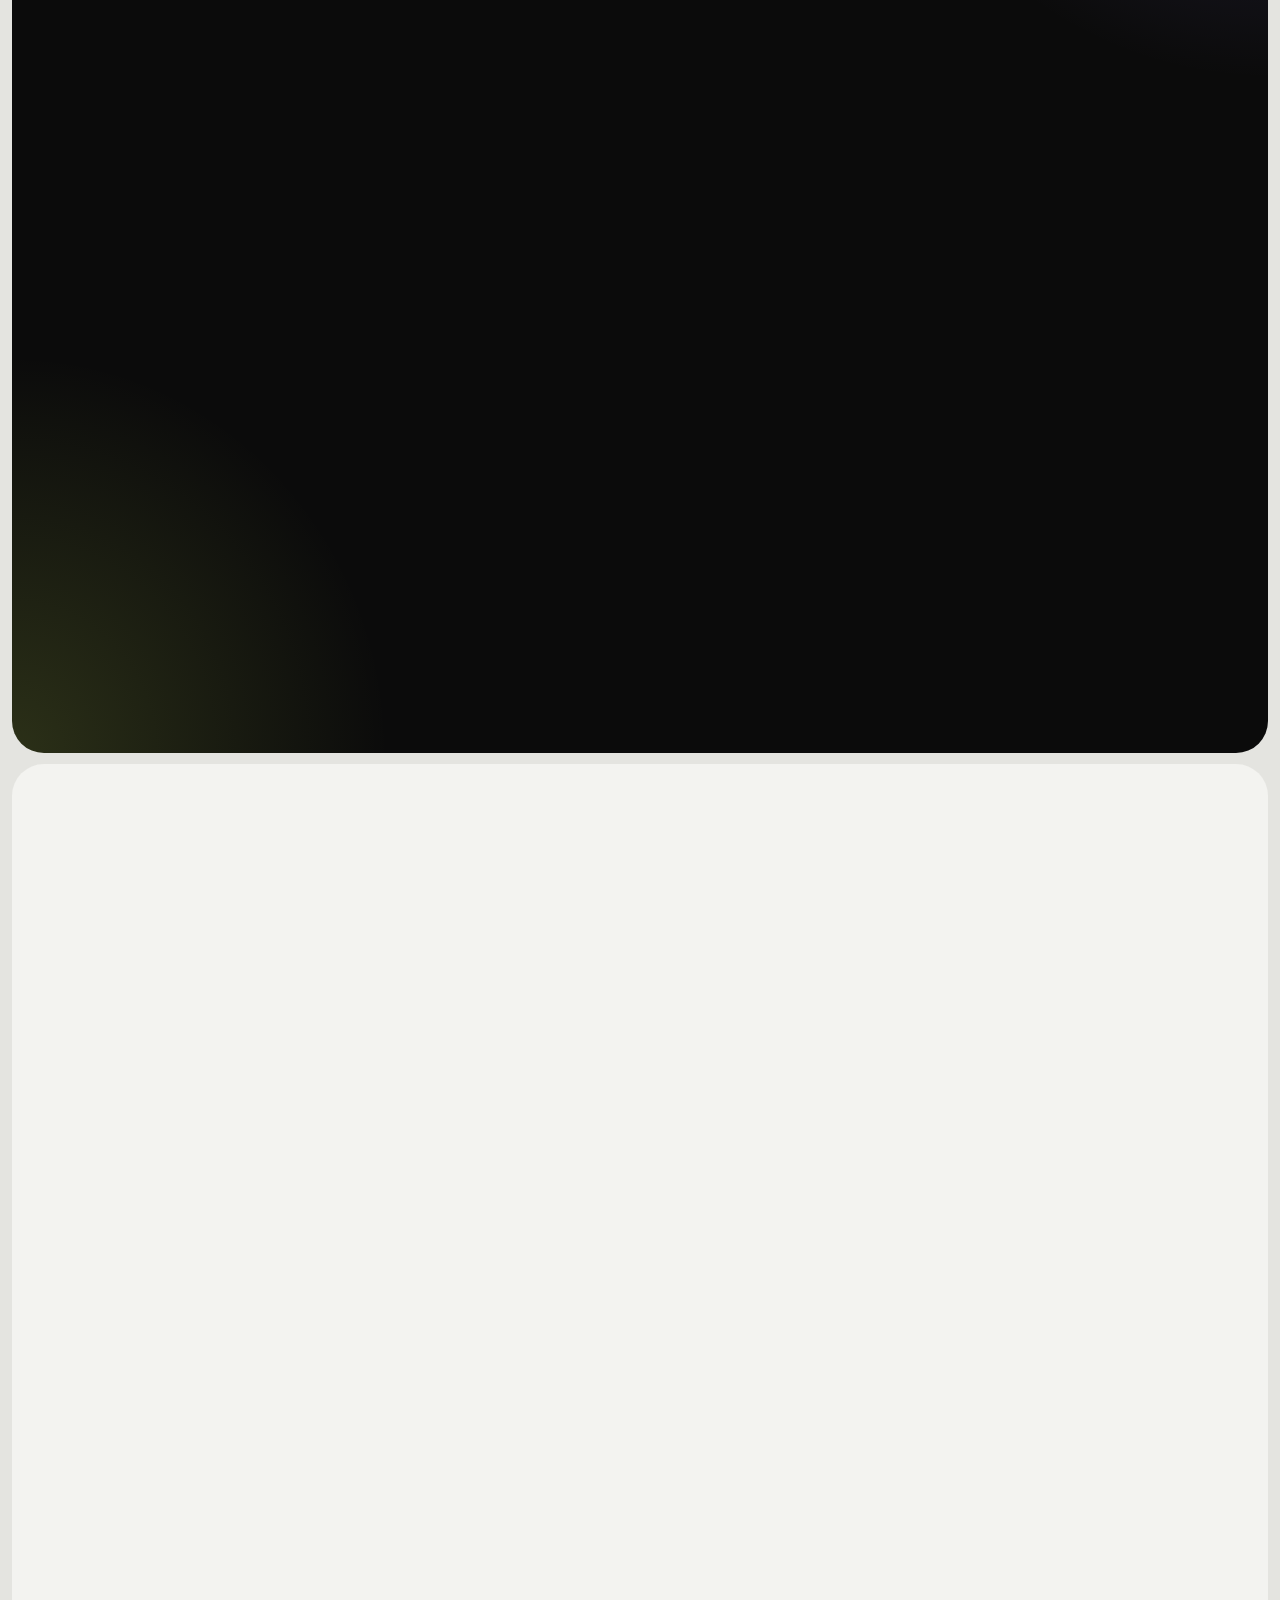
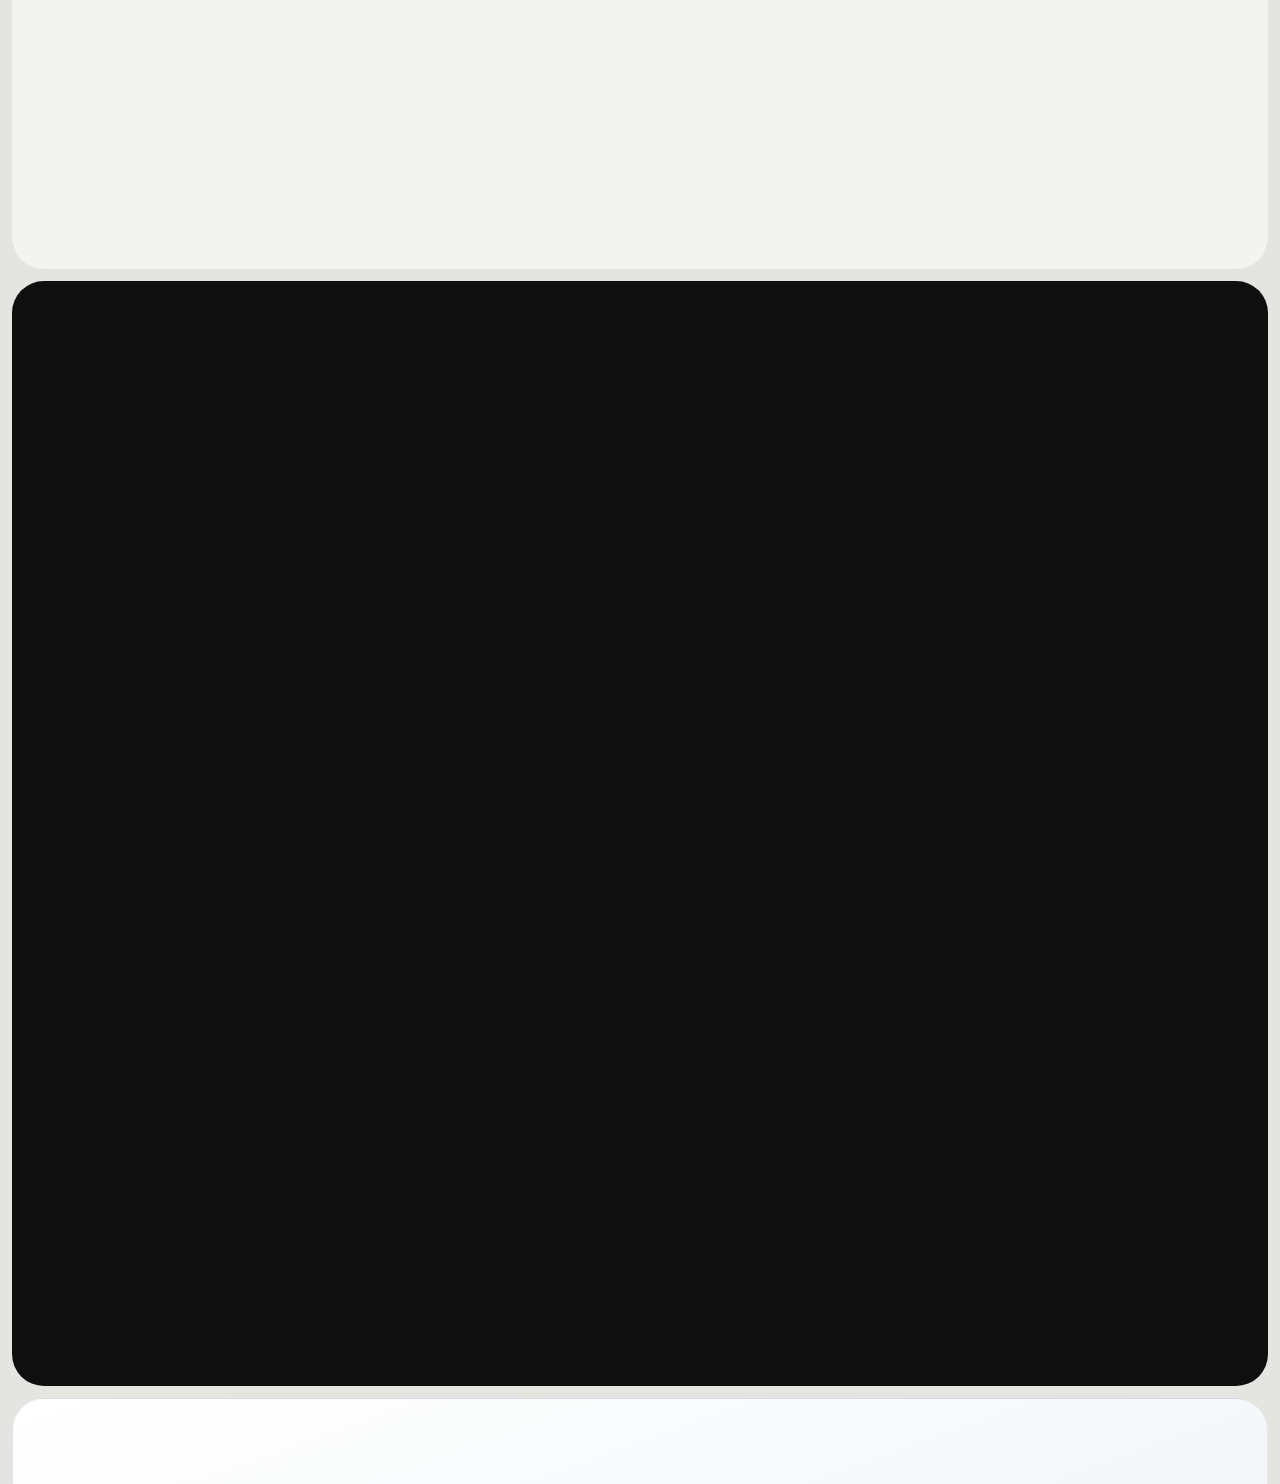
==== commit 6c9e0b24: "Remover só o vídeo da Valéria abaixo do plano anual Restaura a seção Depoimentos como está no main. " ====
--- a/index.html
+++ b/index.html
@@ -555,14 +555,6 @@
         </div>
       </div>
     </div>
-    <figure class="dp-card reveal" style="width:min(280px,80vw);margin:28px auto 0;text-align:left">
-      <button type="button" class="dp-vid" data-yt="TOCJ3Y4Sl4Q" aria-label="Depoimento real: assistir ao vídeo de Cinthia Melo">
-        <img src="modelos/depo/cinthia.webp" alt="Cinthia Melo gravando depoimento sobre o site" width="360" height="640" loading="lazy" decoding="async">
-        <span class="dp-play"><svg viewBox="0 0 24 24" aria-hidden="true"><path d="M8 5.5v13l11-6.5z"/></svg></span>
-        <span class="dp-tag">▶ Depoimento real</span>
-      </button>
-      <figcaption><b>Cinthia Melo</b><small>Nutricionista · Macaé, RJ</small><a href="https://cinthiamelonutri.com.br" target="_blank" rel="noopener nofollow">cinthiamelonutri.com.br</a></figcaption>
-    </figure>
   </div>
 </section>
 
@@ -638,6 +630,37 @@
         <span class="exp-shots" aria-hidden="true"><img src="modelos/hero/dentora-d.webp" alt="" width="600" height="400" loading="lazy" decoding="async" class="es1"><img src="modelos/hero/vellura-m.webp" alt="" width="240" height="520" loading="lazy" decoding="async" class="es2"></span>
         <div class="xp-num"><b>+10</b><span>anos de experiência do profissional<br>criando sites que vendem</span></div>
       </div>
+    </div>
+  </div>
+</section>
+
+<!-- ============ 08b · DEPOIMENTOS ============ -->
+<section class="sec dark-sec dp-sec" id="depoimentos" style="background: linear-gradient(160deg, #2A2A28 0%, #1F1F1D 55%, #191918 100%); overflow: hidden">
+  <div class="wrap g-dp">
+    <div class="dp-copy reveal">
+      <span class="eyebrow">Depoimentos</span>
+      <h2 class="h-sec">Quem já tem site com a gente <span class="hl">recomenda</span></h2>
+      <p class="mut" style="margin: 0; font-size: 16px; line-height: 1.6">Clientes reais contando como foi ter um site profissional para apresentar o próprio negócio. Dê o play e ouça direto deles</p>
+      <div class="dp-rate"><span>▶</span><small>Vídeos gravados pelos próprios clientes</small></div>
+      <a href="#orcamento" data-link="checkout" class="btn btn-p" data-event="InitiateCheckout" style="align-self: flex-start">Quero meu site também<svg viewBox="0 0 24 24" class="ic" aria-hidden="true"><path d="M5 12h14M13 6l6 6-6 6"></path></svg></a>
+    </div>
+    <div class="dp-grid">
+        <figure class="dp-card reveal">
+          <button type="button" class="dp-vid" data-yt="HWajiuvWeXw" aria-label="Depoimento real: assistir ao vídeo de Valéria">
+            <img src="modelos/depo/valeria.webp" alt="Valéria gravando depoimento sobre o site" width="360" height="640" loading="lazy" decoding="async">
+            <span class="dp-play"><svg viewBox="0 0 24 24" aria-hidden="true"><path d="M8 5.5v13l11-6.5z"/></svg></span>
+            <span class="dp-tag">▶ Depoimento real</span>
+          </button>
+          <figcaption><b>Valéria</b><small>Lavínia Imóveis · Imobiliária</small><a href="https://laviniaimoveis.com.br" target="_blank" rel="noopener nofollow">laviniaimoveis.com.br</a></figcaption>
+        </figure>
+        <figure class="dp-card reveal">
+          <button type="button" class="dp-vid" data-yt="TOCJ3Y4Sl4Q" aria-label="Depoimento real: assistir ao vídeo de Cinthia Melo">
+            <img src="modelos/depo/cinthia.webp" alt="Cinthia Melo gravando depoimento sobre o site" width="360" height="640" loading="lazy" decoding="async">
+            <span class="dp-play"><svg viewBox="0 0 24 24" aria-hidden="true"><path d="M8 5.5v13l11-6.5z"/></svg></span>
+            <span class="dp-tag">▶ Depoimento real</span>
+          </button>
+          <figcaption><b>Cinthia Melo</b><small>Nutricionista · Macaé, RJ</small><a href="https://cinthiamelonutri.com.br" target="_blank" rel="noopener nofollow">cinthiamelonutri.com.br</a></figcaption>
+        </figure>
     </div>
   </div>
 </section>
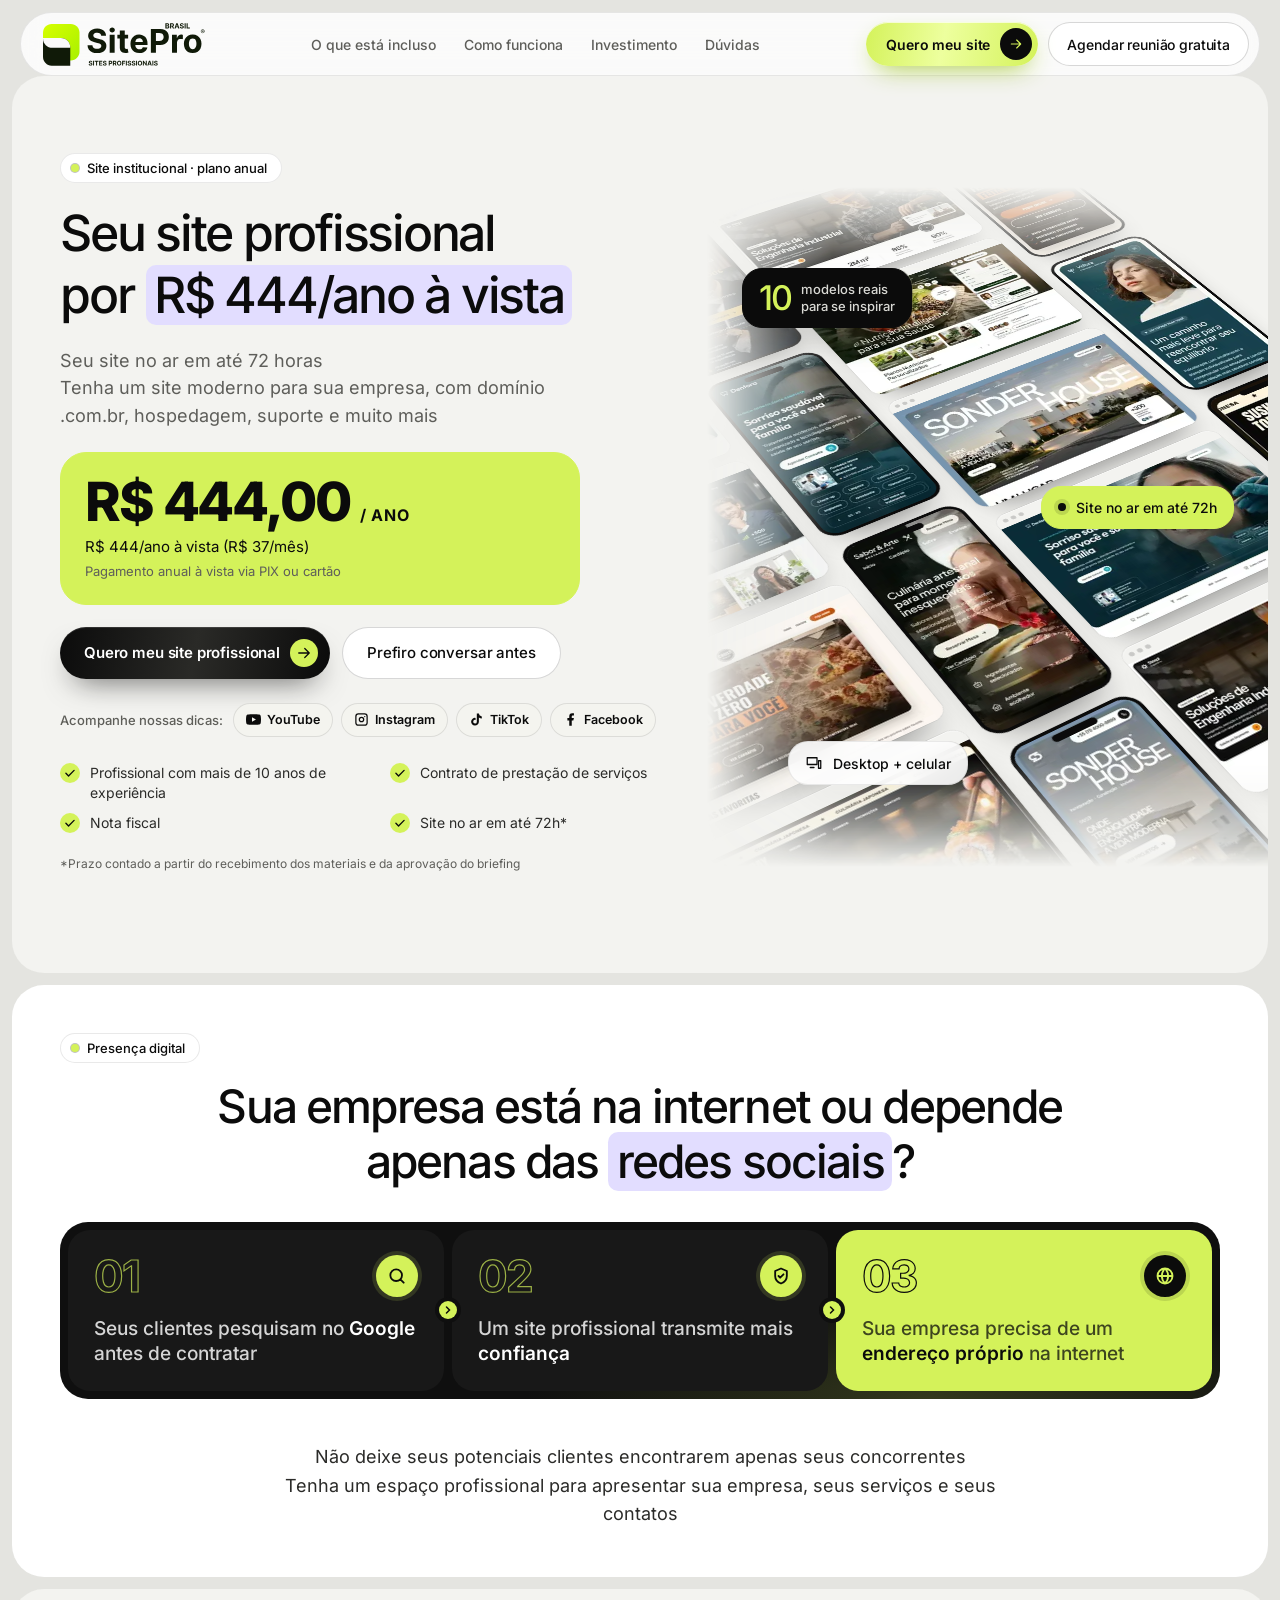
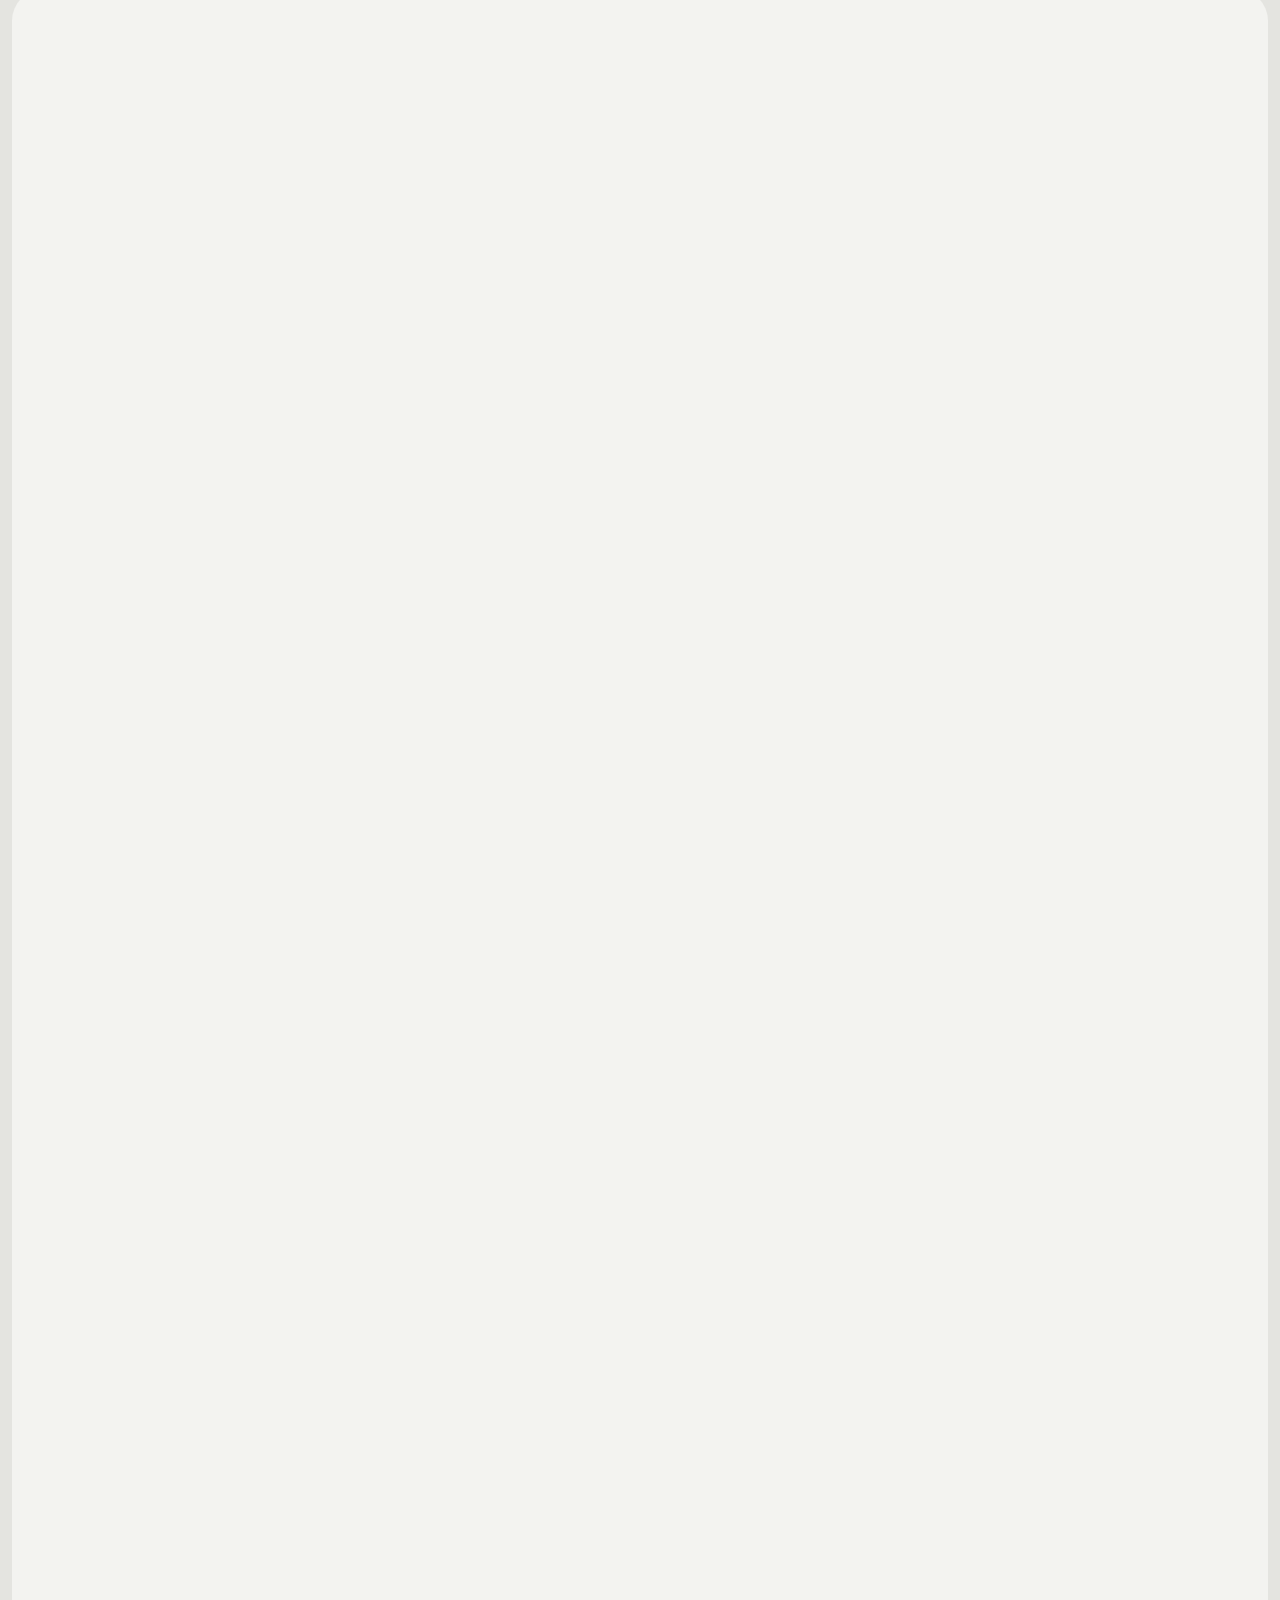
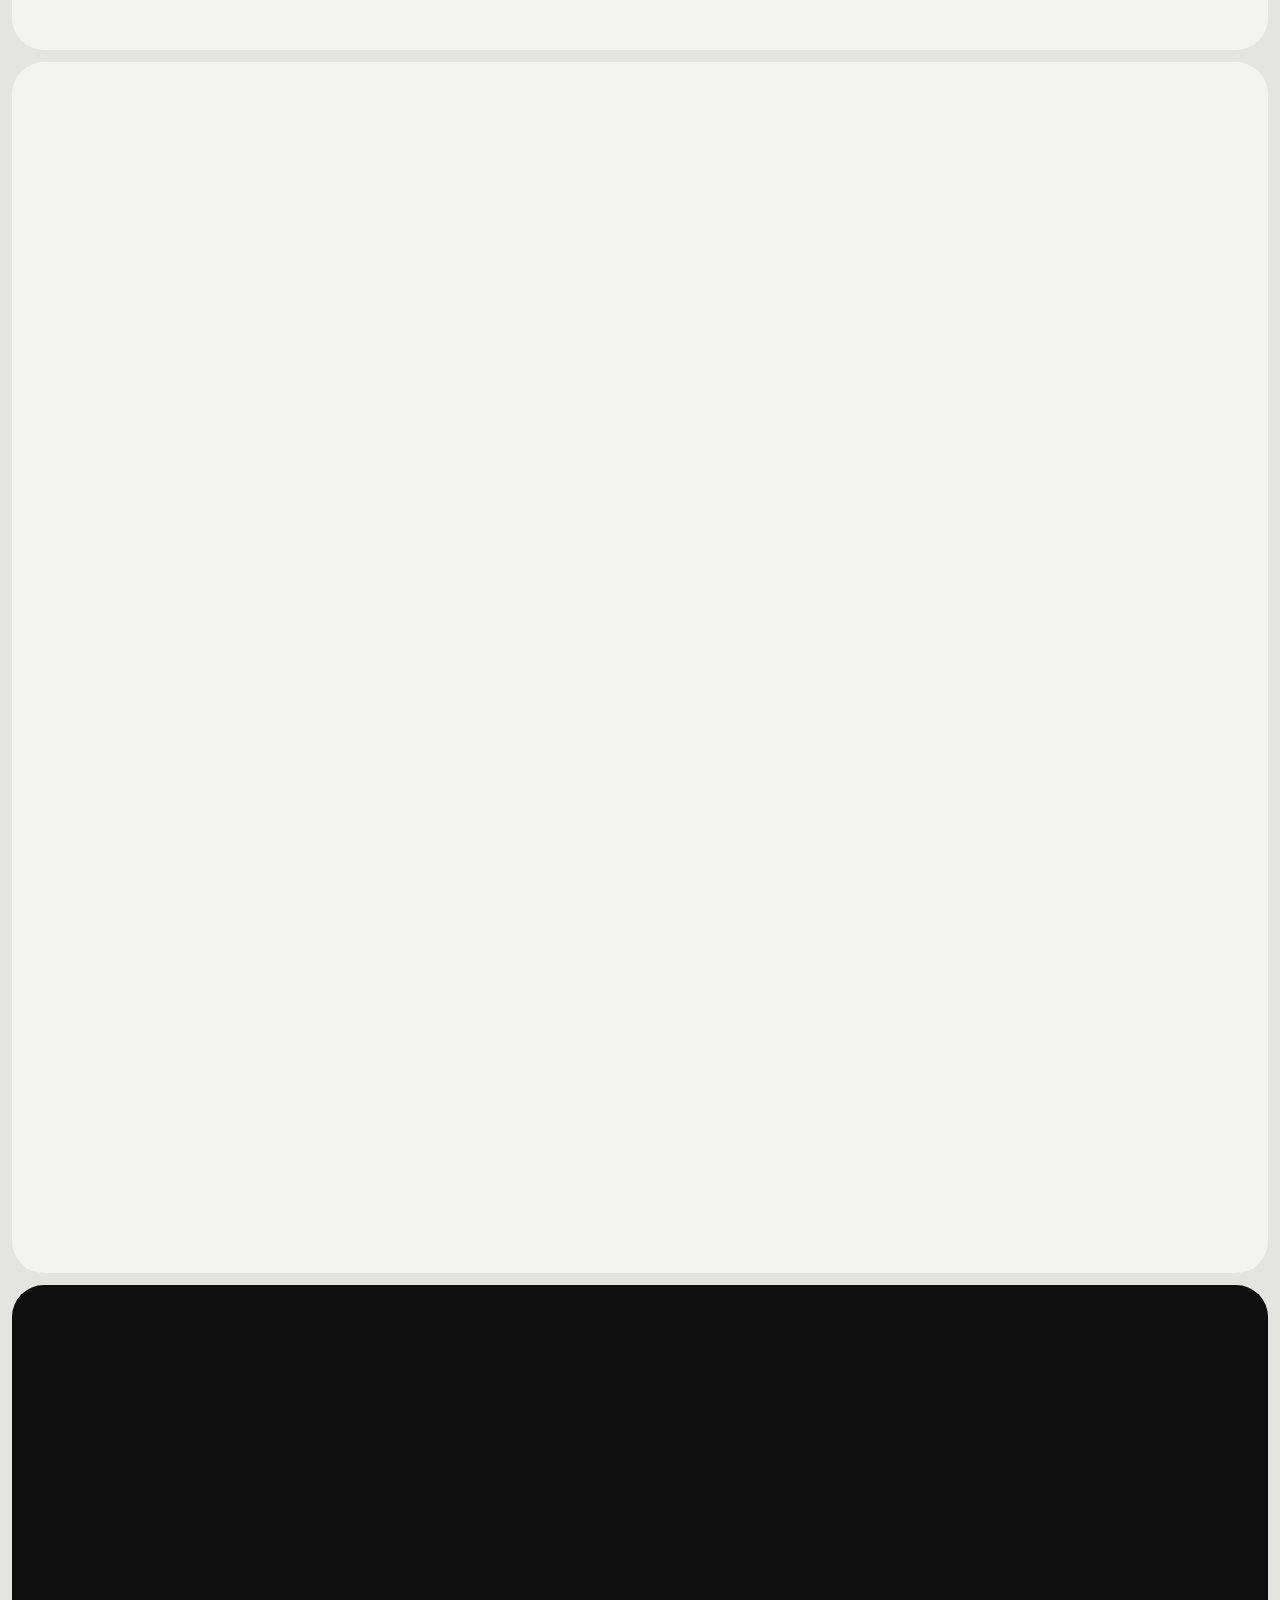
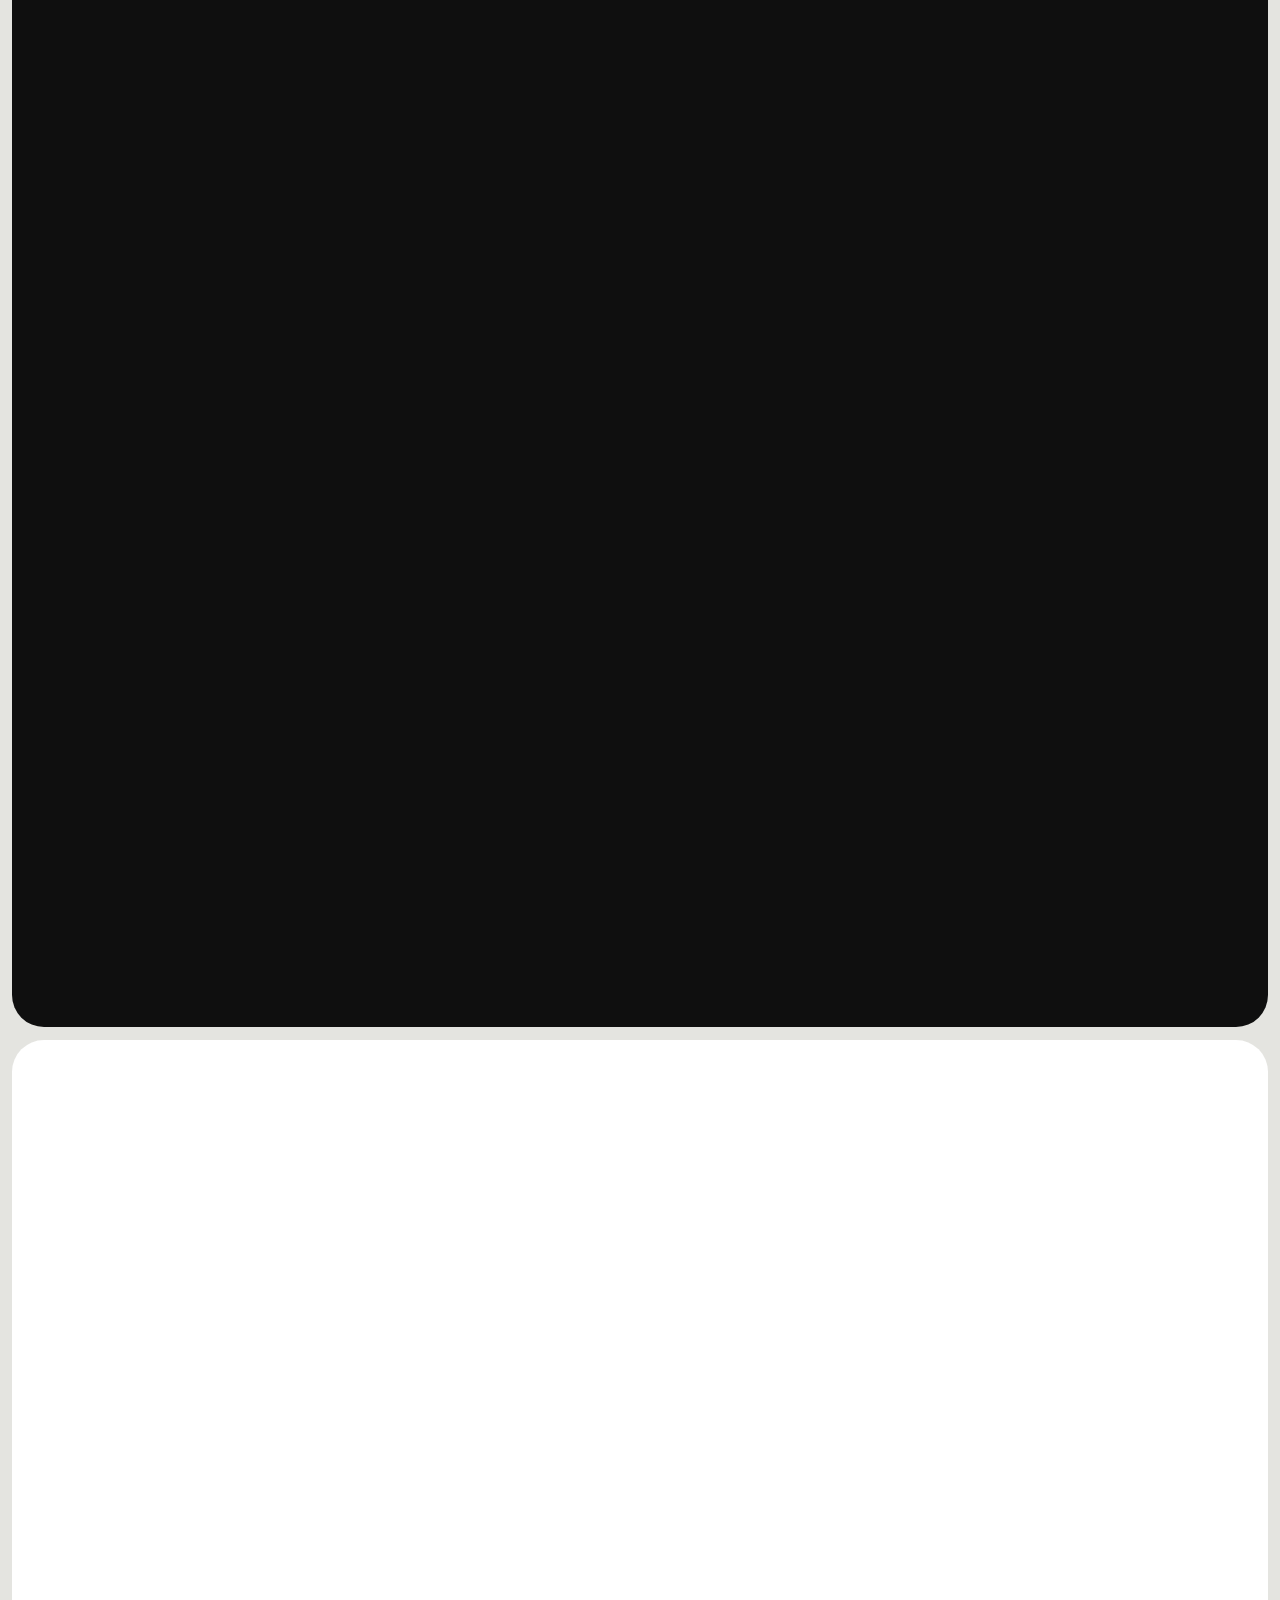
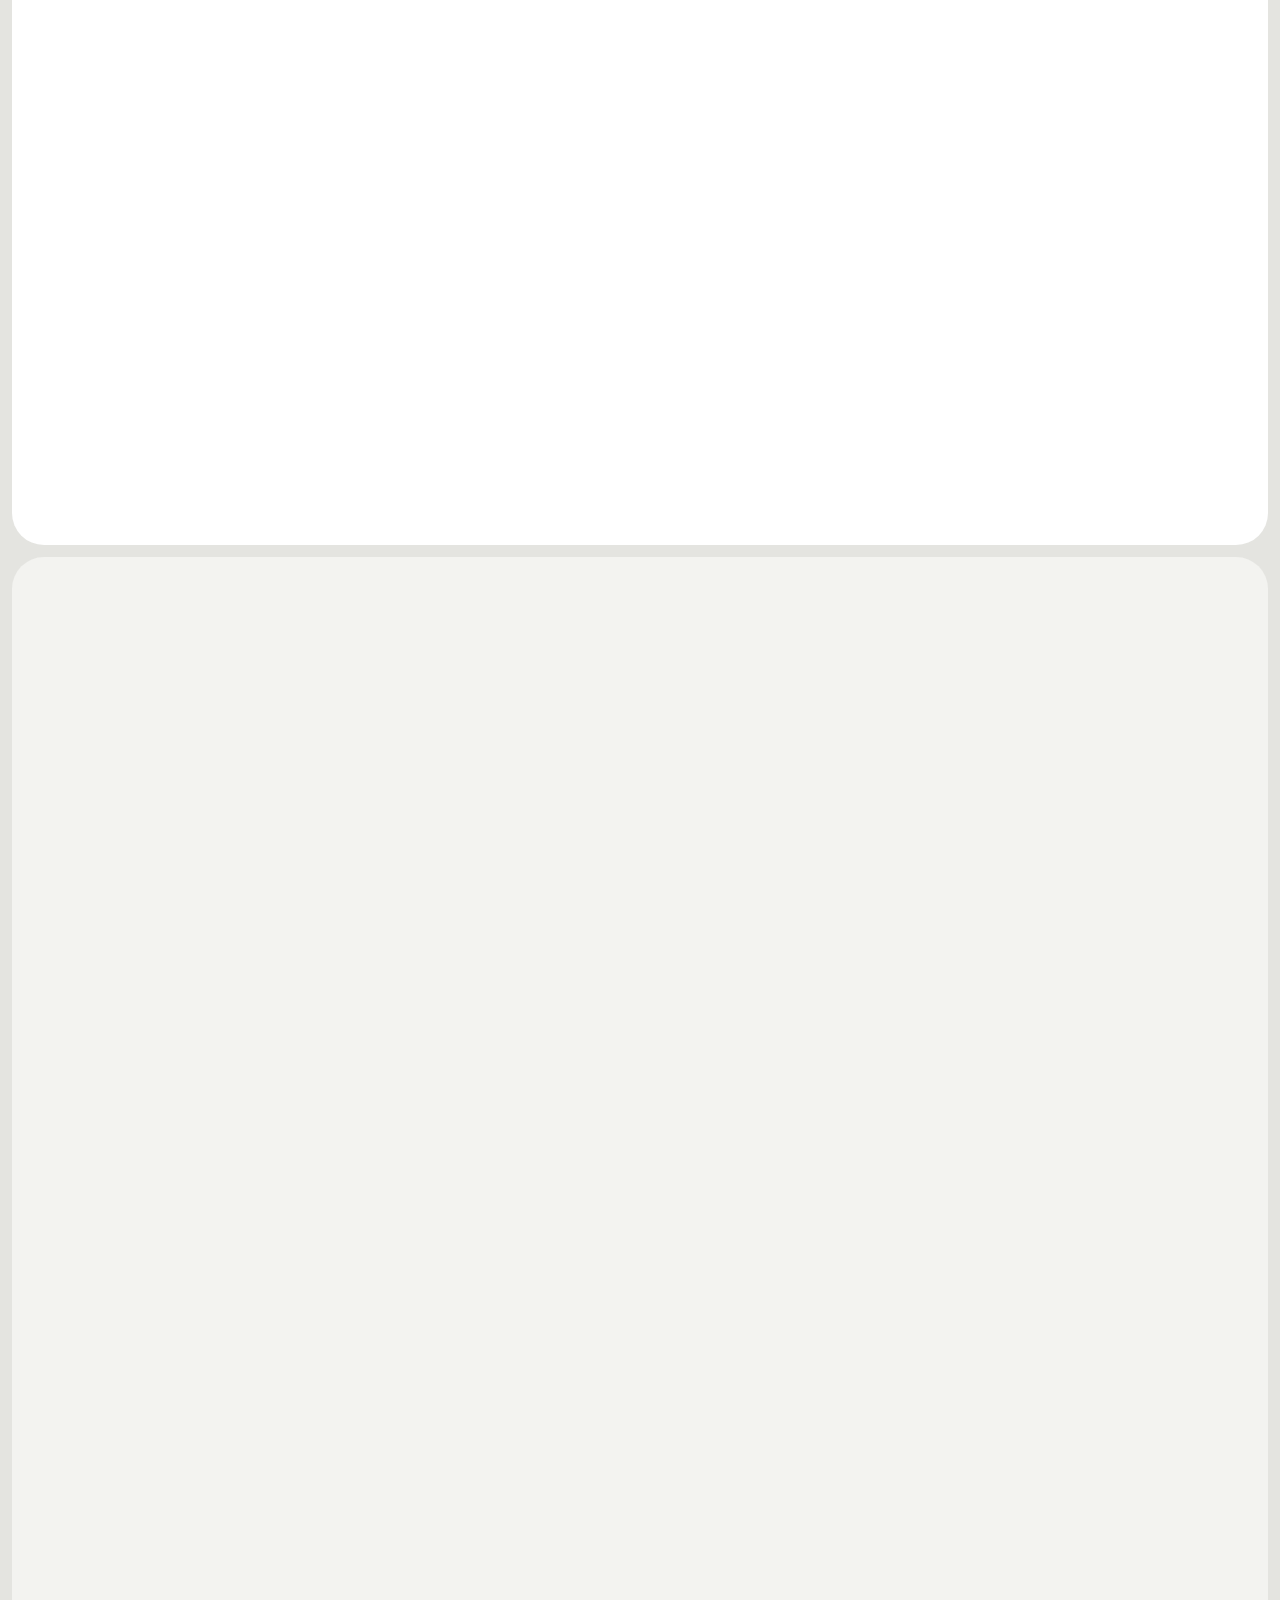
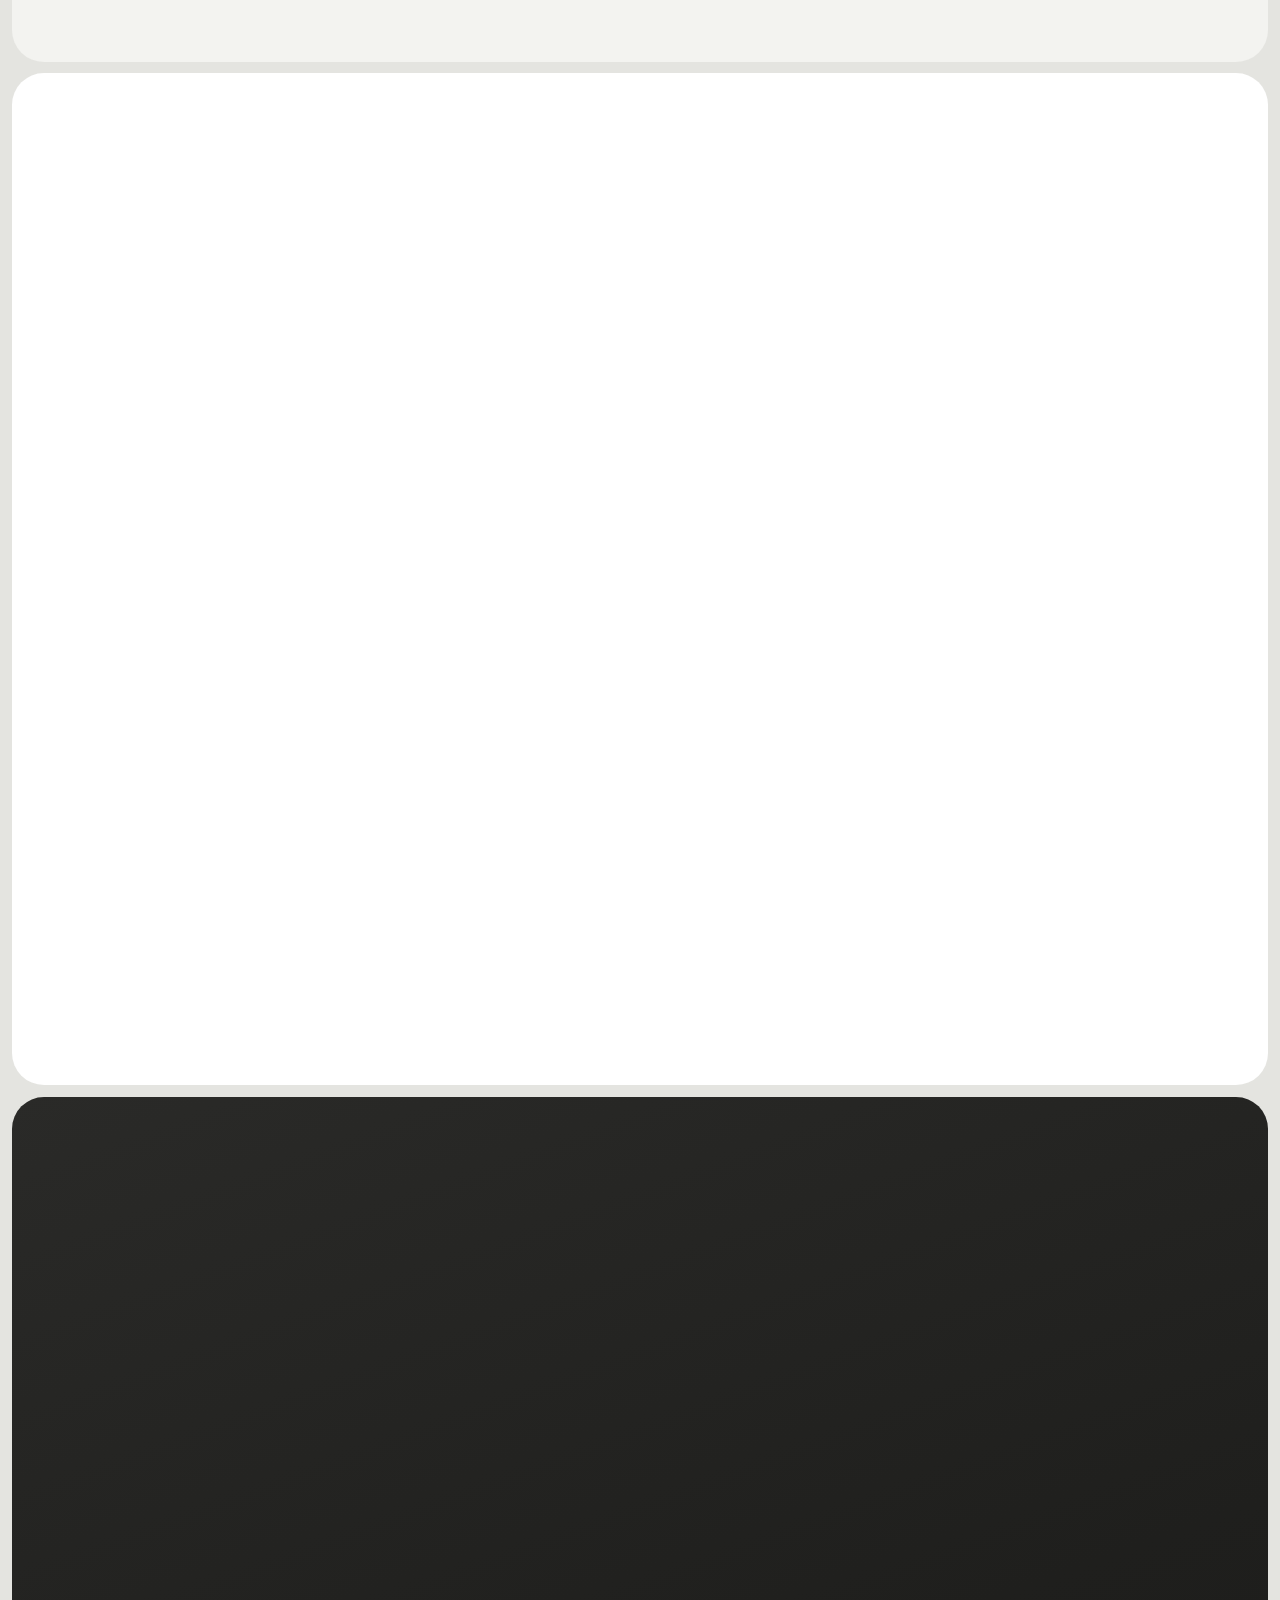
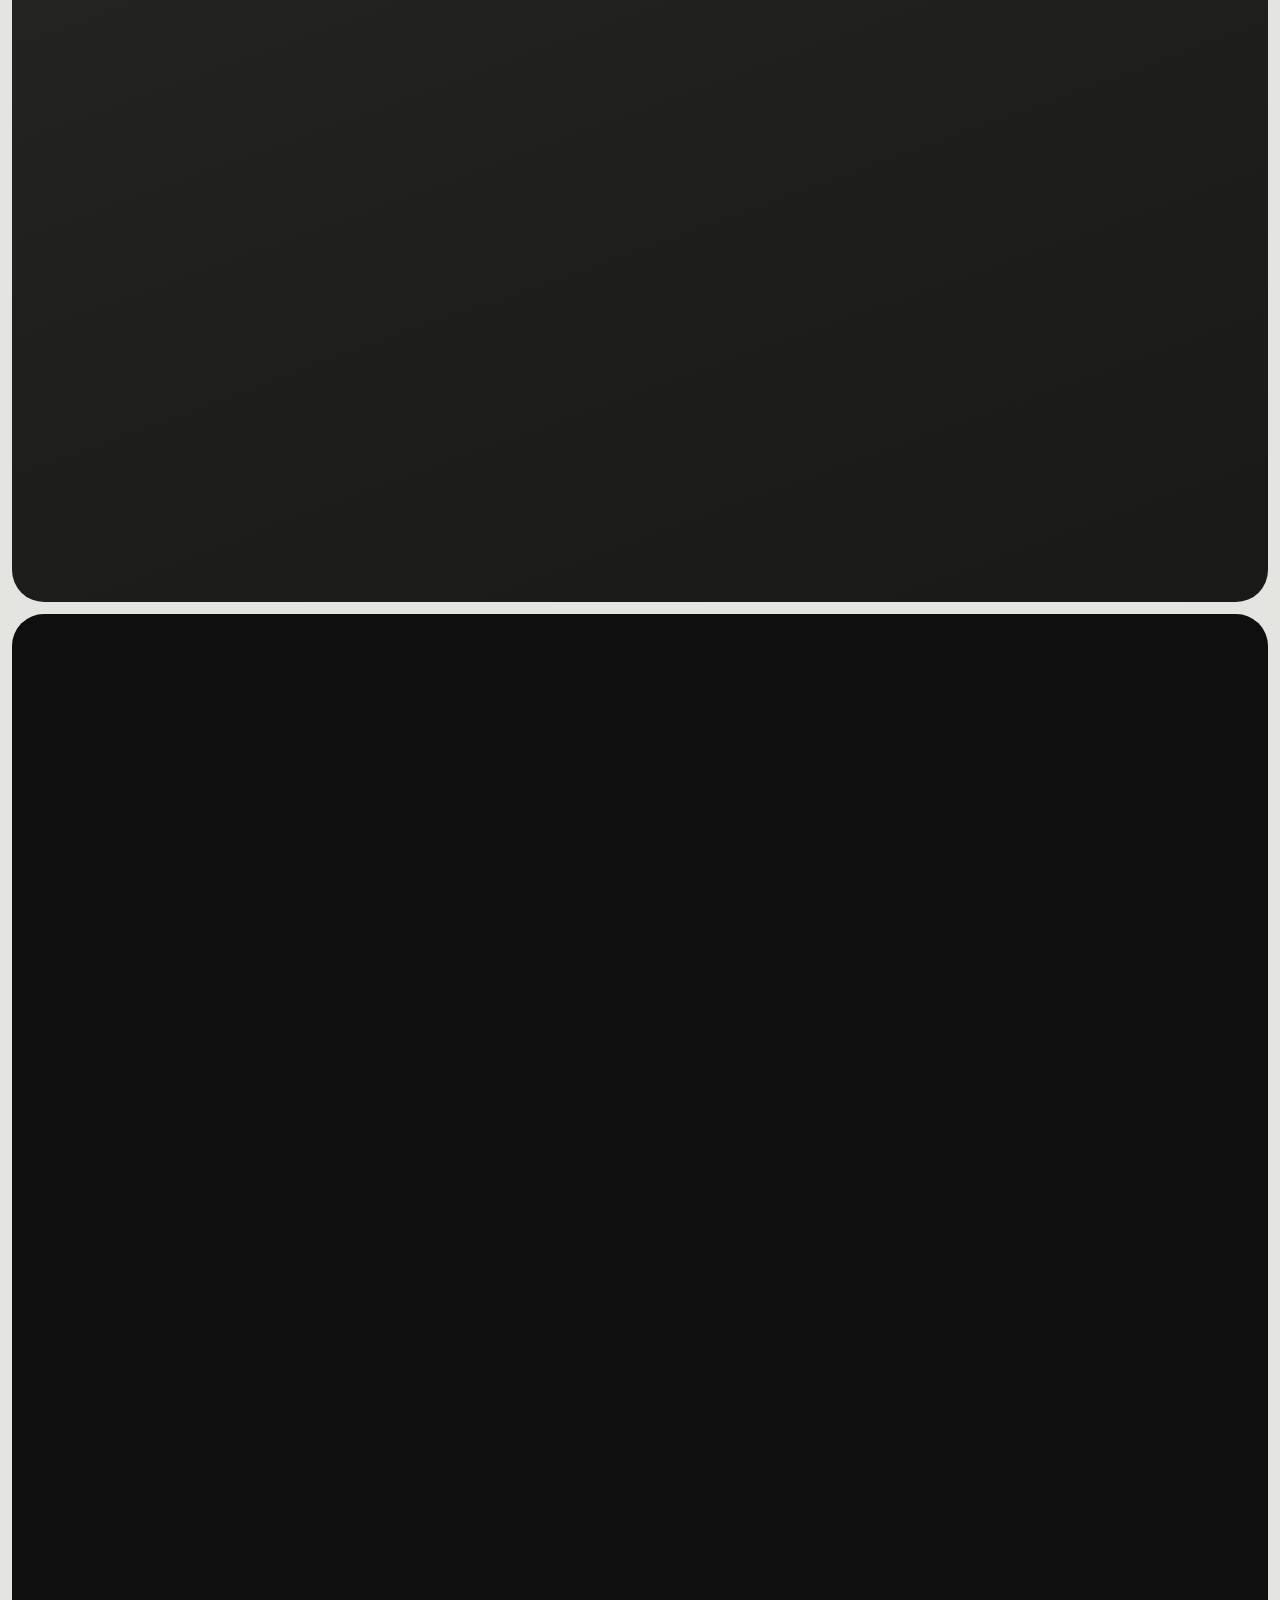
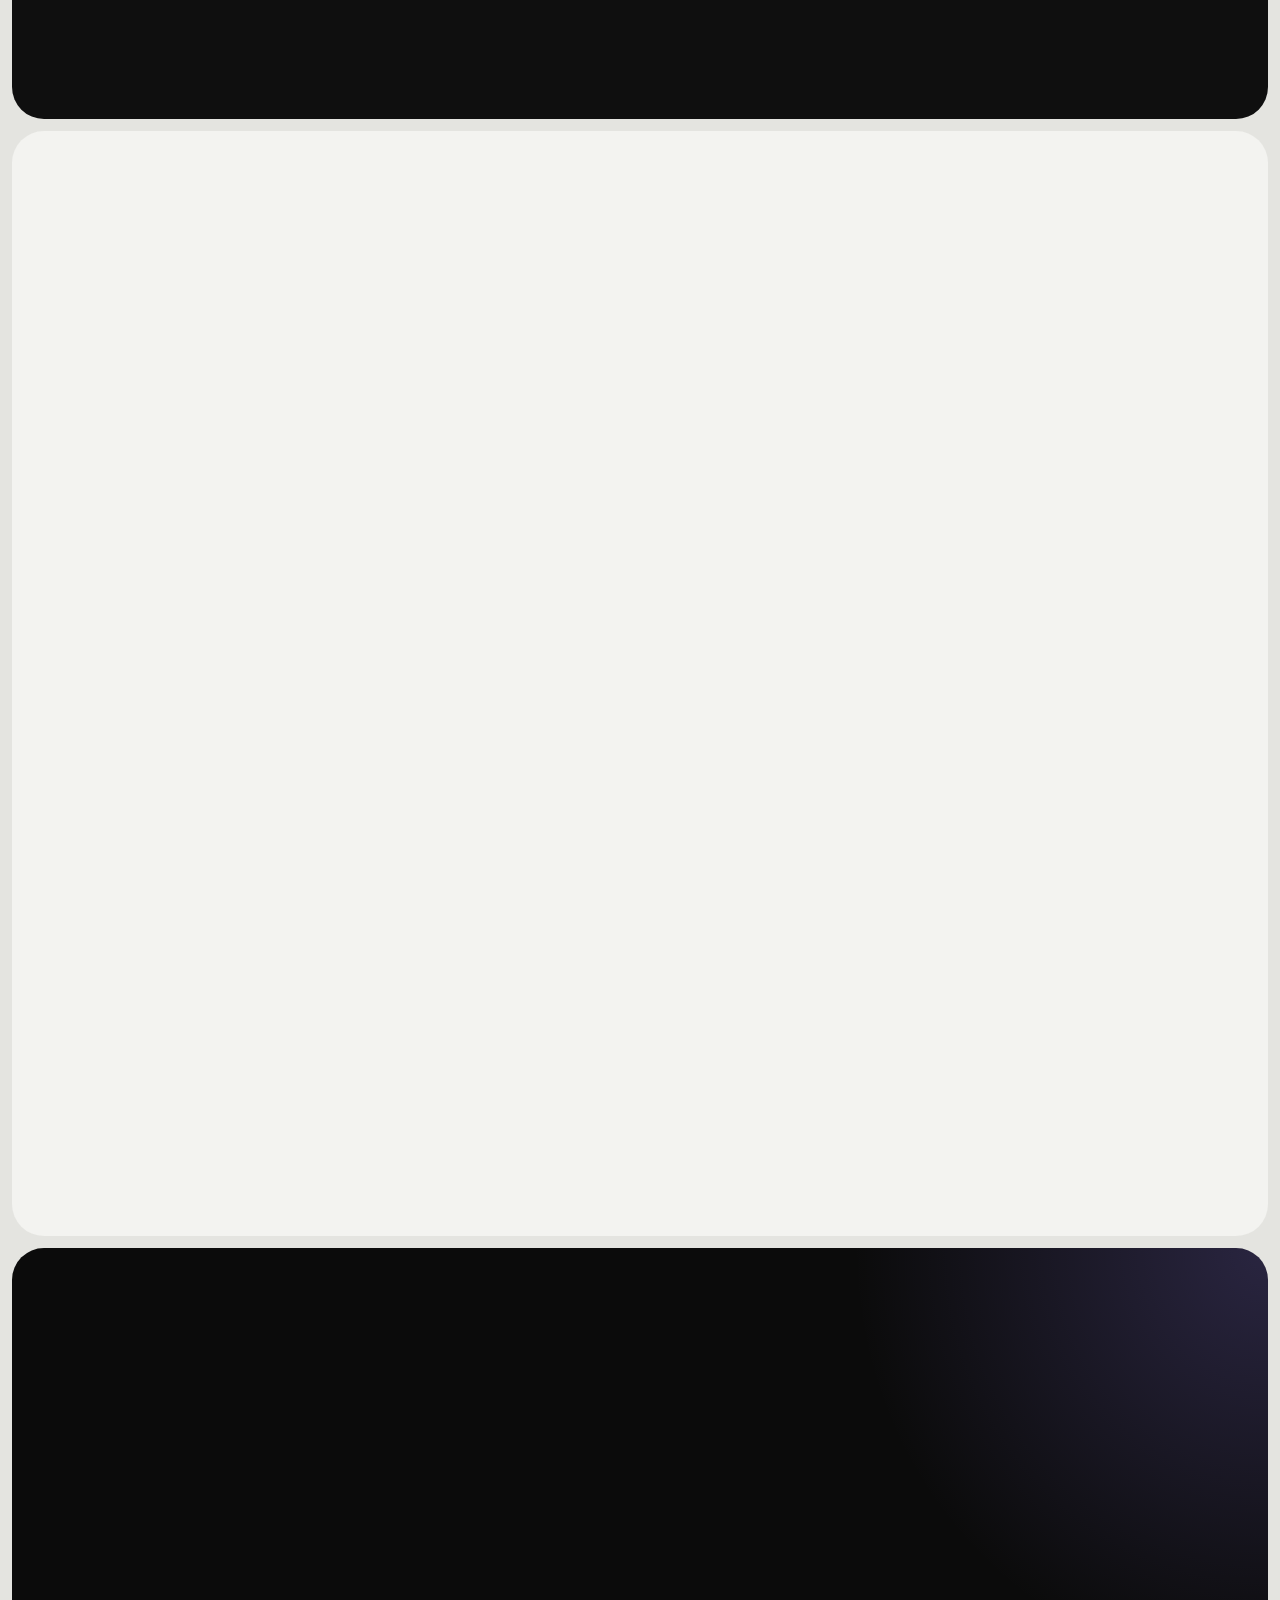
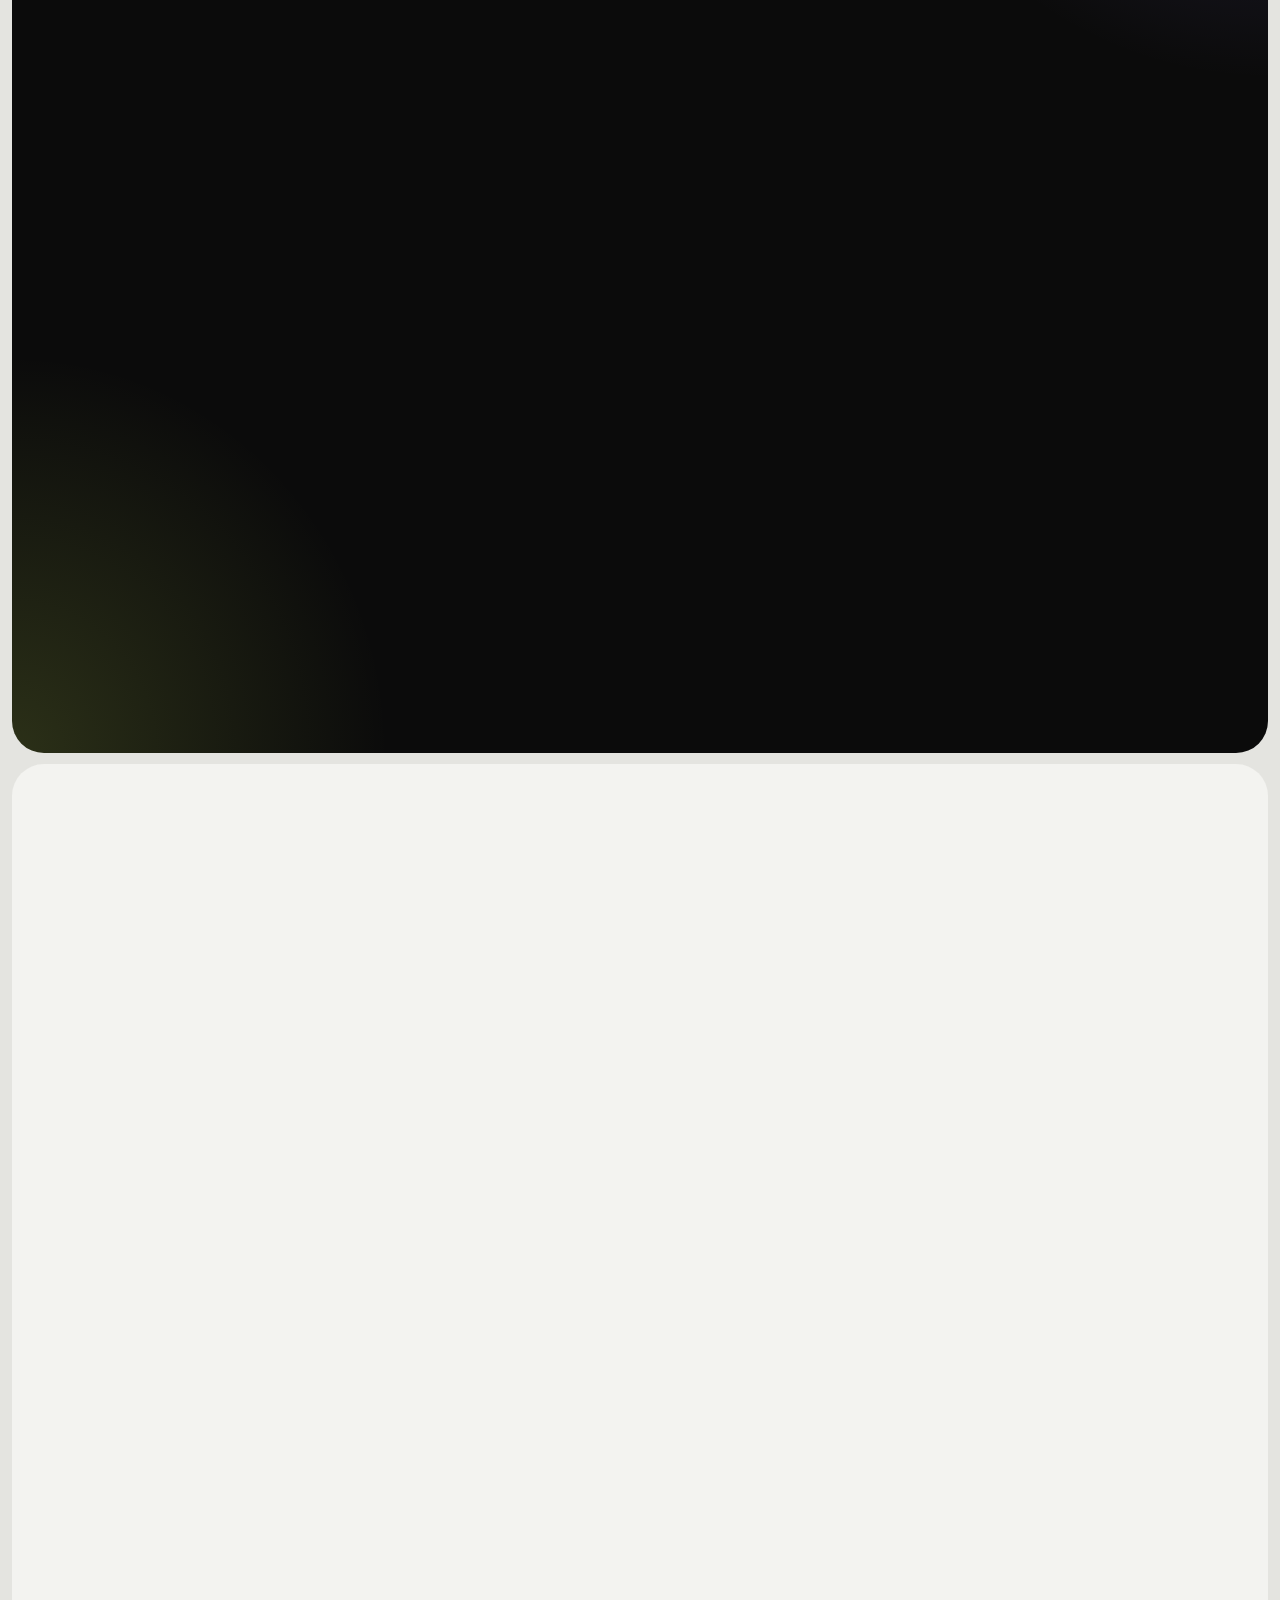
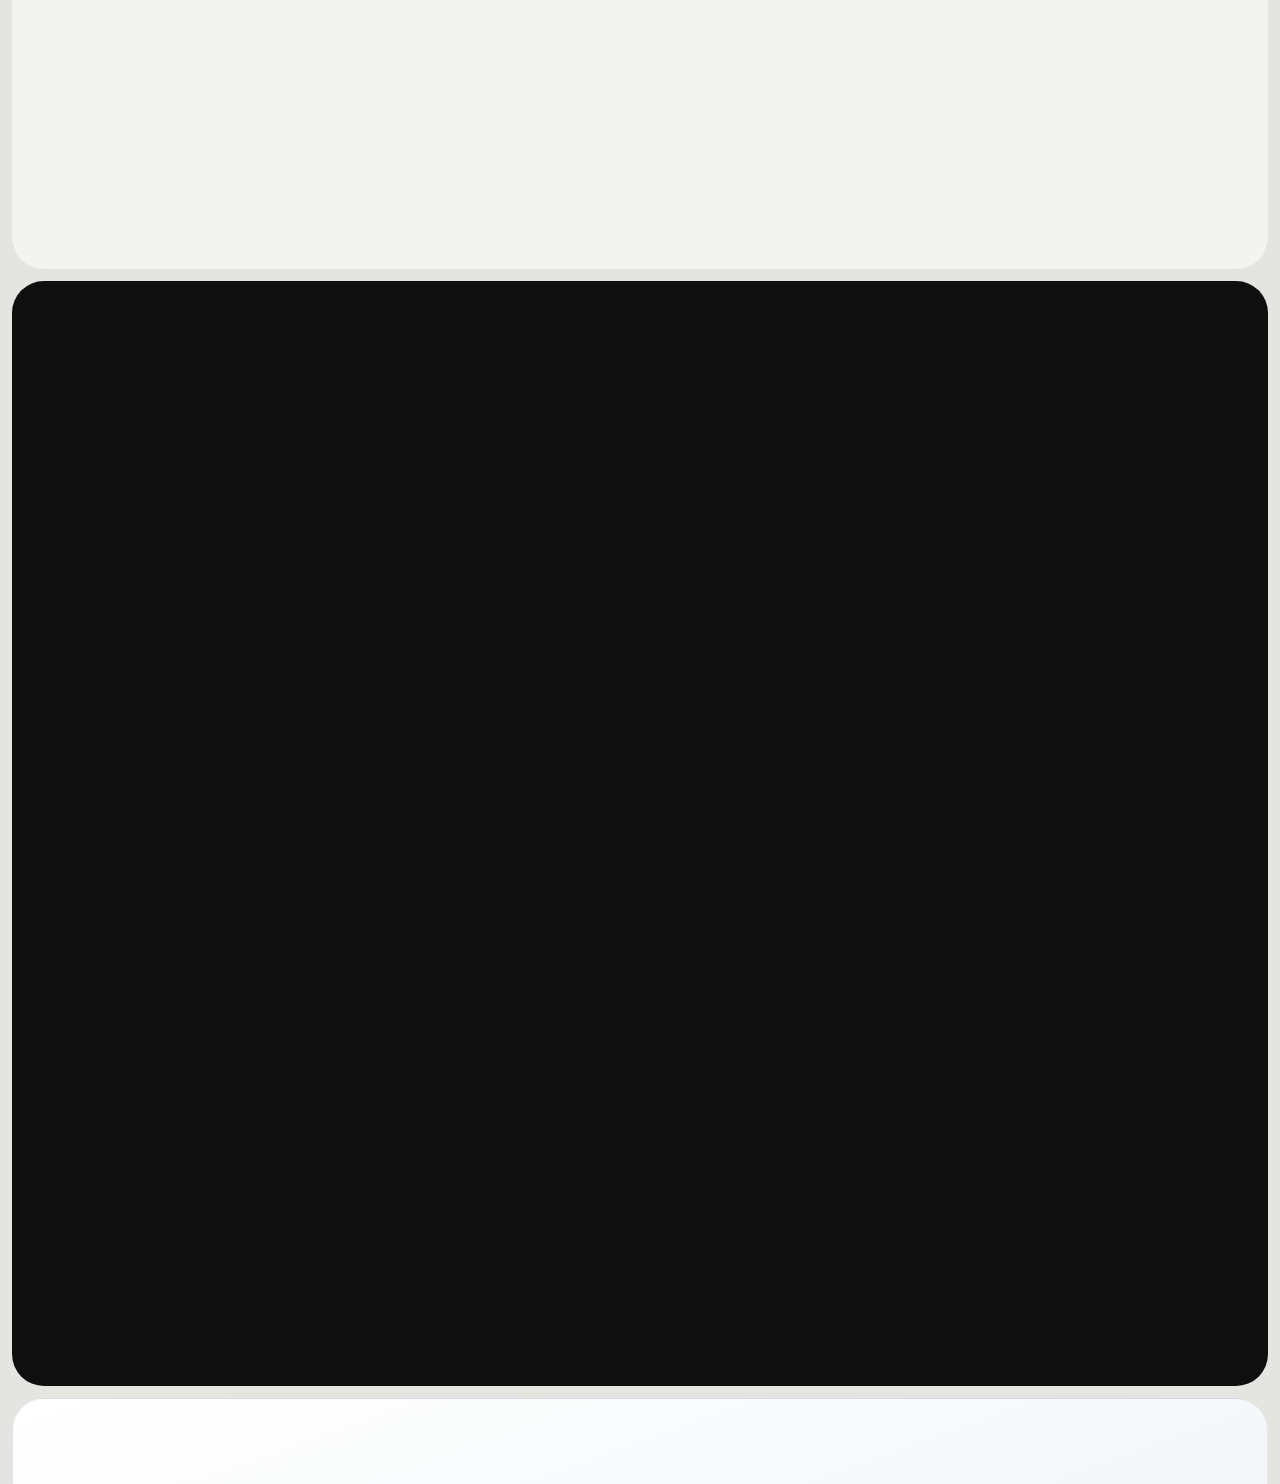
==== commit cb66cd45: "Otimizar PageSpeed: contraste 100%, imagens responsivas 1x/2x, cache 1 ano e JS/CSS minificados Co-a" ====
--- a/index.html
+++ b/index.html
@@ -29,7 +29,8 @@
 <script type="application/ld+json">{"@context":"https://schema.org","@graph":[{"@type":"Organization","@id":"https://www.siteprobrasil.com.br/#org","name":"SitePro Brasil","legalName":"HUHN TECNOLOGIA E AUTOMAÇÃO LTDA","alternateName":"André Huhn – Soluções Digitais","taxID":"68.426.644/0001-80","address":{"@type":"PostalAddress","streetAddress":"Av. Paulista, 1636 — Bela Vista","addressLocality":"São Paulo","addressRegion":"SP","addressCountry":"BR"},"description":"Agência que cria sites institucionais profissionais para pequenas e médias empresas no Brasil, com domínio, hospedagem e suporte inclusos.","areaServed":{"@type":"Country","name":"Brasil"},"contactPoint":{"@type":"ContactPoint","email":"sac@andrehuhn.com.br","contactType":"sales","availableLanguage":"Portuguese"},"url":"https://www.siteprobrasil.com.br/","logo":"https://www.siteprobrasil.com.br/og-sitepro-4.png"},{"@type":"WebPage","@id":"https://www.siteprobrasil.com.br/#webpage","name":"Site profissional por R$ 37/mês, no ar em até 72h | SitePro Brasil","description":"Site institucional moderno com domínio .com.br, hospedagem, e-mail e suporte inclusos. Site no ar em até 72h, por R$ 444/ano (equivale a R$ 37/mês).","inLanguage":"pt-BR","about":{"@id":"https://www.siteprobrasil.com.br/#servico"},"publisher":{"@id":"https://www.siteprobrasil.com.br/#org"},"url":"https://www.siteprobrasil.com.br/"},{"@type":"Service","@id":"https://www.siteprobrasil.com.br/#servico","name":"Site institucional profissional — plano anual","serviceType":"Criação de site institucional","provider":{"@id":"https://www.siteprobrasil.com.br/#org"},"areaServed":{"@type":"Country","name":"Brasil"},"description":"Site institucional moderno e responsivo, domínio .com.br, hospedagem anual, uma caixa de e-mail profissional, certificado SSL, configuração inicial de SEO, formulário de contato, integração com WhatsApp e redes sociais, suporte durante a vigência do plano, contrato e nota fiscal. Site no ar em até 72 horas.","offers":{"@type":"Offer","price":"444.00","priceCurrency":"BRL","availability":"https://schema.org/InStock","priceSpecification":{"@type":"UnitPriceSpecification","price":"444.00","priceCurrency":"BRL","referenceQuantity":{"@type":"QuantitativeValue","value":1,"unitCode":"ANN"}},"seller":{"@id":"https://www.siteprobrasil.com.br/#org"}},"url":"https://www.siteprobrasil.com.br/"},{"@type":"FAQPage","@id":"https://www.siteprobrasil.com.br/#faq","mainEntity":[{"@type":"Question","name":"Como funciona o processo de contratação?","acceptedAnswer":{"@type":"Answer","text":"O processo começa com uma reunião para entender as necessidades do seu negócio. Após o alinhamento, formalizamos a contratação e o pagamento."}},{"@type":"Question","name":"Quais são as formas de pagamento?","acceptedAnswer":{"@type":"Answer","text":"O valor anual é pago à vista, via PIX ou cartão."}},{"@type":"Question","name":"O que está incluso no plano de R$ 444 por ano?","acceptedAnswer":{"@type":"Answer","text":"Site institucional moderno e responsivo, domínio .com.br, hospedagem anual, uma caixa de e-mail profissional, certificado SSL, configuração inicial de SEO, formulário de contato, integração com WhatsApp e redes sociais, suporte durante a vigência do plano, contrato, nota fiscal e bônus de 10 posts para Instagram ou Facebook."}},{"@type":"Question","name":"O valor de R$ 37 é uma mensalidade?","acceptedAnswer":{"@type":"Answer","text":"Não. O plano é anual, no valor de R$ 444,00, e R$ 37,00 é apenas o equivalente mensal desse valor."}},{"@type":"Question","name":"Como funciona a comunicação com o cliente?","acceptedAnswer":{"@type":"Answer","text":"Após a contratação, criamos um grupo exclusivo no WhatsApp para centralizar a comunicação, compartilhar informações e acompanhar o andamento do projeto."}},{"@type":"Question","name":"Quais materiais preciso enviar?","acceptedAnswer":{"@type":"Answer","text":"Após a contratação, solicitamos os materiais necessários e realizamos um briefing para compreender os objetivos, as referências e as expectativas do projeto."}},{"@type":"Question","name":"Como funciona o desenvolvimento?","acceptedAnswer":{"@type":"Answer","text":"Com o briefing preenchido e os materiais recebidos, iniciamos o desenvolvimento conforme o escopo aprovado."}},{"@type":"Question","name":"Em quanto tempo meu site fica pronto?","acceptedAnswer":{"@type":"Answer","text":"Em até 72 horas seu site está publicado e 100% funcionando, com todos os recursos e funcionalidades combinados no ar. O prazo conta a partir do recebimento dos materiais e da aprovação do briefing."}},{"@type":"Question","name":"Quais são os dias e horários de atendimento?","acceptedAnswer":{"@type":"Answer","text":"De segunda a sexta-feira, das 10h às 20h, com intervalo das 13h às 14h."}},{"@type":"Question","name":"O domínio .com.br está incluso?","acceptedAnswer":{"@type":"Answer","text":"Sim, o domínio .com.br está incluso durante a vigência do plano."}},{"@type":"Question","name":"A hospedagem está inclusa?","acceptedAnswer":{"@type":"Answer","text":"Sim, a hospedagem do site está inclusa por um ano, durante a vigência do plano."}},{"@type":"Question","name":"Terei um e-mail profissional?","acceptedAnswer":{"@type":"Answer","text":"Sim, o plano inclui uma caixa de e-mail profissional."}},{"@type":"Question","name":"Meu site vai funcionar bem no celular?","acceptedAnswer":{"@type":"Answer","text":"Sim, todos os sites são desenvolvidos com design responsivo, adaptado para celulares, tablets e computadores."}},{"@type":"Question","name":"Meu site vai aparecer no Google?","acceptedAnswer":{"@type":"Answer","text":"O plano inclui a configuração inicial de SEO para Google, que prepara o site para ser encontrado nas buscas. A posição nos resultados depende de diversos fatores e não pode ser garantida."}},{"@type":"Question","name":"Posso escolher um dos modelos apresentados?","acceptedAnswer":{"@type":"Answer","text":"Os modelos são referências visuais para você escolher o estilo que mais combina com o seu negócio. Seu site é desenvolvido com as informações e a identidade visual da sua empresa."}},{"@type":"Question","name":"O suporte está incluso?","acceptedAnswer":{"@type":"Answer","text":"Sim, o suporte está incluso durante a vigência do plano. Para solicitar atendimento, use o botão Falar com a equipe e escolha a opção Já sou cliente."}},{"@type":"Question","name":"Posso pedir funcionalidades personalizadas?","acceptedAnswer":{"@type":"Answer","text":"O plano de R$ 444,00 por ano é padronizado e inclui os itens descritos nesta página. Funcionalidades que não estão previstas no plano não fazem parte da contratação."}},{"@type":"Question","name":"Como funciona a renovação?","acceptedAnswer":{"@type":"Answer","text":"Ao final de cada ano, você pode renovar o plano com 20% de desconto sobre o valor vigente."}},{"@type":"Question","name":"Recebo contrato e nota fiscal?","acceptedAnswer":{"@type":"Answer","text":"Sim, toda contratação inclui contrato de prestação de serviços e emissão de nota fiscal."}},{"@type":"Question","name":"Como falo com a equipe pelo WhatsApp?","acceptedAnswer":{"@type":"Answer","text":"Preencha o formulário de atendimento do site e seguimos com você pelo WhatsApp, com seus dados já em mãos. Clientes usam o atendimento Já sou cliente."}}]}]}</script>
 <link rel="preload" href="logo.svg" as="image" type="image/svg+xml">
 <link rel="preload" href="inter-latin.woff2" as="font" type="font/woff2" crossorigin>
-<link rel="stylesheet" href="/styles.css">
+<link rel="preload" href="/styles.min.css?v=20261124" as="style">
+<link rel="stylesheet" href="/styles.min.css?v=20261124">
 <link rel="icon" type="image/svg+xml" href="favicon.svg">
 <link rel="icon" type="image/png" sizes="32x32" href="favicon-32.png">
 <link rel="icon" type="image/png" sizes="512x512" href="icon-512.png">
@@ -108,10 +109,10 @@
     <div class="hero-3d rise" aria-hidden="true" style="animation-delay: 0.15s">
       <div class="h3d-view">
         <div class="h3d-stage">
-          <div class="h3d-col d up" style="--dur:46s"><div class="h3d-track"><span class="h3d-tile d"><span class="h3d-bar"><i></i><i></i><i></i></span><img src="modelos/hero/sushi-d.webp" alt="" width="600" height="400" loading="lazy" decoding="async"></span><span class="h3d-tile d"><span class="h3d-bar"><i></i><i></i><i></i></span><img src="modelos/hero/vellura-d.webp" alt="" width="600" height="400" loading="lazy" decoding="async"></span><span class="h3d-tile d"><span class="h3d-bar"><i></i><i></i><i></i></span><img src="modelos/hero/contabilidade-d.webp" alt="" width="600" height="400" loading="lazy" decoding="async"></span><span class="h3d-tile d"><span class="h3d-bar"><i></i><i></i><i></i></span><img src="modelos/hero/crust-d.webp" alt="" width="600" height="400" loading="lazy" decoding="async"></span><span class="h3d-tile d"><span class="h3d-bar"><i></i><i></i><i></i></span><img src="modelos/hero/sushi-d.webp" alt="" width="600" height="400" loading="lazy" decoding="async"></span><span class="h3d-tile d"><span class="h3d-bar"><i></i><i></i><i></i></span><img src="modelos/hero/vellura-d.webp" alt="" width="600" height="400" loading="lazy" decoding="async"></span><span class="h3d-tile d"><span class="h3d-bar"><i></i><i></i><i></i></span><img src="modelos/hero/contabilidade-d.webp" alt="" width="600" height="400" loading="lazy" decoding="async"></span><span class="h3d-tile d"><span class="h3d-bar"><i></i><i></i><i></i></span><img src="modelos/hero/crust-d.webp" alt="" width="600" height="400" loading="lazy" decoding="async"></span></div></div>
-          <div class="h3d-col m down" style="--dur:40s"><div class="h3d-track"><span class="h3d-tile m"><span class="h3d-notch"></span><img src="modelos/hero/advocacia-m.webp" alt="" width="240" height="520" loading="lazy" decoding="async"></span><span class="h3d-tile m"><span class="h3d-notch"></span><img src="modelos/hero/dentora-m.webp" alt="" width="240" height="520" loading="lazy" decoding="async"></span><span class="h3d-tile m"><span class="h3d-notch"></span><img src="modelos/hero/saborearte-m.webp" alt="" width="240" height="520" loading="lazy" decoding="async"></span><span class="h3d-tile m"><span class="h3d-notch"></span><img src="modelos/hero/sonder-m.webp" alt="" width="240" height="520" loading="lazy" decoding="async"></span><span class="h3d-tile m"><span class="h3d-notch"></span><img src="modelos/hero/nutrisavvy-m.webp" alt="" width="240" height="520" loading="lazy" decoding="async"></span><span class="h3d-tile m"><span class="h3d-notch"></span><img src="modelos/hero/advocacia-m.webp" alt="" width="240" height="520" loading="lazy" decoding="async"></span><span class="h3d-tile m"><span class="h3d-notch"></span><img src="modelos/hero/dentora-m.webp" alt="" width="240" height="520" loading="lazy" decoding="async"></span><span class="h3d-tile m"><span class="h3d-notch"></span><img src="modelos/hero/saborearte-m.webp" alt="" width="240" height="520" loading="lazy" decoding="async"></span><span class="h3d-tile m"><span class="h3d-notch"></span><img src="modelos/hero/sonder-m.webp" alt="" width="240" height="520" loading="lazy" decoding="async"></span><span class="h3d-tile m"><span class="h3d-notch"></span><img src="modelos/hero/nutrisavvy-m.webp" alt="" width="240" height="520" loading="lazy" decoding="async"></span></div></div>
-          <div class="h3d-col d up" style="--dur:54s"><div class="h3d-track"><span class="h3d-tile d"><span class="h3d-bar"><i></i><i></i><i></i></span><img src="modelos/hero/steepl-d.webp" alt="" width="600" height="400" loading="lazy" decoding="async"></span><span class="h3d-tile d"><span class="h3d-bar"><i></i><i></i><i></i></span><img src="modelos/hero/nutrisavvy-d.webp" alt="" width="600" height="400" loading="lazy" decoding="async"></span><span class="h3d-tile d"><span class="h3d-bar"><i></i><i></i><i></i></span><img src="modelos/hero/sonder-d.webp" alt="" width="600" height="400" loading="lazy" decoding="async"></span><span class="h3d-tile d"><span class="h3d-bar"><i></i><i></i><i></i></span><img src="modelos/hero/dentora-d.webp" alt="" width="600" height="400" loading="lazy" decoding="async"></span><span class="h3d-tile d"><span class="h3d-bar"><i></i><i></i><i></i></span><img src="modelos/hero/steepl-d.webp" alt="" width="600" height="400" loading="lazy" decoding="async"></span><span class="h3d-tile d"><span class="h3d-bar"><i></i><i></i><i></i></span><img src="modelos/hero/nutrisavvy-d.webp" alt="" width="600" height="400" loading="lazy" decoding="async"></span><span class="h3d-tile d"><span class="h3d-bar"><i></i><i></i><i></i></span><img src="modelos/hero/sonder-d.webp" alt="" width="600" height="400" loading="lazy" decoding="async"></span><span class="h3d-tile d"><span class="h3d-bar"><i></i><i></i><i></i></span><img src="modelos/hero/dentora-d.webp" alt="" width="600" height="400" loading="lazy" decoding="async"></span></div></div>
-          <div class="h3d-col m down" style="--dur:48s"><div class="h3d-track"><span class="h3d-tile m"><span class="h3d-notch"></span><img src="modelos/hero/crust-m.webp" alt="" width="240" height="520" loading="lazy" decoding="async"></span><span class="h3d-tile m"><span class="h3d-notch"></span><img src="modelos/hero/vellura-m.webp" alt="" width="240" height="520" loading="lazy" decoding="async"></span><span class="h3d-tile m"><span class="h3d-notch"></span><img src="modelos/hero/sushi-m.webp" alt="" width="240" height="520" loading="lazy" decoding="async"></span><span class="h3d-tile m"><span class="h3d-notch"></span><img src="modelos/hero/steepl-m.webp" alt="" width="240" height="520" loading="lazy" decoding="async"></span><span class="h3d-tile m"><span class="h3d-notch"></span><img src="modelos/hero/contabilidade-m.webp" alt="" width="240" height="520" loading="lazy" decoding="async"></span><span class="h3d-tile m"><span class="h3d-notch"></span><img src="modelos/hero/crust-m.webp" alt="" width="240" height="520" loading="lazy" decoding="async"></span><span class="h3d-tile m"><span class="h3d-notch"></span><img src="modelos/hero/vellura-m.webp" alt="" width="240" height="520" loading="lazy" decoding="async"></span><span class="h3d-tile m"><span class="h3d-notch"></span><img src="modelos/hero/sushi-m.webp" alt="" width="240" height="520" loading="lazy" decoding="async"></span><span class="h3d-tile m"><span class="h3d-notch"></span><img src="modelos/hero/steepl-m.webp" alt="" width="240" height="520" loading="lazy" decoding="async"></span><span class="h3d-tile m"><span class="h3d-notch"></span><img src="modelos/hero/contabilidade-m.webp" alt="" width="240" height="520" loading="lazy" decoding="async"></span></div></div>
+          <div class="h3d-col d up" style="--dur:46s"><div class="h3d-track"><span class="h3d-tile d"><span class="h3d-bar"><i></i><i></i><i></i></span><img src="modelos/hero/sushi-d-1x.webp" srcset="modelos/hero/sushi-d-1x.webp 300w, modelos/hero/sushi-d.webp 600w" sizes="(max-width: 680px) 198px, 300px" alt="" width="300" height="200" decoding="async"></span><span class="h3d-tile d"><span class="h3d-bar"><i></i><i></i><i></i></span><img src="modelos/hero/vellura-d-1x.webp" srcset="modelos/hero/vellura-d-1x.webp 300w, modelos/hero/vellura-d.webp 600w" sizes="(max-width: 680px) 198px, 300px" alt="" width="300" height="200" decoding="async"></span><span class="h3d-tile d"><span class="h3d-bar"><i></i><i></i><i></i></span><img src="modelos/hero/contabilidade-d-1x.webp" srcset="modelos/hero/contabilidade-d-1x.webp 300w, modelos/hero/contabilidade-d.webp 600w" sizes="(max-width: 680px) 198px, 300px" alt="" width="300" height="200" fetchpriority="high" decoding="async"></span><span class="h3d-tile d"><span class="h3d-bar"><i></i><i></i><i></i></span><img src="modelos/hero/crust-d-1x.webp" srcset="modelos/hero/crust-d-1x.webp 300w, modelos/hero/crust-d.webp 600w" sizes="(max-width: 680px) 198px, 300px" alt="" width="300" height="200" loading="lazy" decoding="async"></span><span class="h3d-tile d"><span class="h3d-bar"><i></i><i></i><i></i></span><img src="modelos/hero/sushi-d-1x.webp" srcset="modelos/hero/sushi-d-1x.webp 300w, modelos/hero/sushi-d.webp 600w" sizes="(max-width: 680px) 198px, 300px" alt="" width="300" height="200" decoding="async"></span><span class="h3d-tile d"><span class="h3d-bar"><i></i><i></i><i></i></span><img src="modelos/hero/vellura-d-1x.webp" srcset="modelos/hero/vellura-d-1x.webp 300w, modelos/hero/vellura-d.webp 600w" sizes="(max-width: 680px) 198px, 300px" alt="" width="300" height="200" decoding="async"></span><span class="h3d-tile d"><span class="h3d-bar"><i></i><i></i><i></i></span><img src="modelos/hero/contabilidade-d-1x.webp" srcset="modelos/hero/contabilidade-d-1x.webp 300w, modelos/hero/contabilidade-d.webp 600w" sizes="(max-width: 680px) 198px, 300px" alt="" width="300" height="200" fetchpriority="high" decoding="async"></span><span class="h3d-tile d"><span class="h3d-bar"><i></i><i></i><i></i></span><img src="modelos/hero/crust-d-1x.webp" srcset="modelos/hero/crust-d-1x.webp 300w, modelos/hero/crust-d.webp 600w" sizes="(max-width: 680px) 198px, 300px" alt="" width="300" height="200" loading="lazy" decoding="async"></span></div></div>
+          <div class="h3d-col m down" style="--dur:40s"><div class="h3d-track"><span class="h3d-tile m"><span class="h3d-notch"></span><img src="modelos/hero/advocacia-m-1x.webp" srcset="modelos/hero/advocacia-m-1x.webp 142w, modelos/hero/advocacia-m.webp 240w" sizes="(max-width: 680px) 94px, 142px" alt="" width="142" height="308" decoding="async"></span><span class="h3d-tile m"><span class="h3d-notch"></span><img src="modelos/hero/dentora-m-1x.webp" srcset="modelos/hero/dentora-m-1x.webp 142w, modelos/hero/dentora-m.webp 240w" sizes="(max-width: 680px) 94px, 142px" alt="" width="142" height="308" decoding="async"></span><span class="h3d-tile m"><span class="h3d-notch"></span><img src="modelos/hero/saborearte-m-1x.webp" srcset="modelos/hero/saborearte-m-1x.webp 142w, modelos/hero/saborearte-m.webp 240w" sizes="(max-width: 680px) 94px, 142px" alt="" width="142" height="308" decoding="async"></span><span class="h3d-tile m"><span class="h3d-notch"></span><img src="modelos/hero/sonder-m-1x.webp" srcset="modelos/hero/sonder-m-1x.webp 142w, modelos/hero/sonder-m.webp 240w" sizes="(max-width: 680px) 94px, 142px" alt="" width="142" height="308" fetchpriority="high" decoding="async"></span><span class="h3d-tile m"><span class="h3d-notch"></span><img src="modelos/hero/nutrisavvy-m-1x.webp" srcset="modelos/hero/nutrisavvy-m-1x.webp 142w, modelos/hero/nutrisavvy-m.webp 240w" sizes="(max-width: 680px) 94px, 142px" alt="" width="142" height="308" loading="lazy" decoding="async"></span><span class="h3d-tile m"><span class="h3d-notch"></span><img src="modelos/hero/advocacia-m-1x.webp" srcset="modelos/hero/advocacia-m-1x.webp 142w, modelos/hero/advocacia-m.webp 240w" sizes="(max-width: 680px) 94px, 142px" alt="" width="142" height="308" decoding="async"></span><span class="h3d-tile m"><span class="h3d-notch"></span><img src="modelos/hero/dentora-m-1x.webp" srcset="modelos/hero/dentora-m-1x.webp 142w, modelos/hero/dentora-m.webp 240w" sizes="(max-width: 680px) 94px, 142px" alt="" width="142" height="308" decoding="async"></span><span class="h3d-tile m"><span class="h3d-notch"></span><img src="modelos/hero/saborearte-m-1x.webp" srcset="modelos/hero/saborearte-m-1x.webp 142w, modelos/hero/saborearte-m.webp 240w" sizes="(max-width: 680px) 94px, 142px" alt="" width="142" height="308" decoding="async"></span><span class="h3d-tile m"><span class="h3d-notch"></span><img src="modelos/hero/sonder-m-1x.webp" srcset="modelos/hero/sonder-m-1x.webp 142w, modelos/hero/sonder-m.webp 240w" sizes="(max-width: 680px) 94px, 142px" alt="" width="142" height="308" fetchpriority="high" decoding="async"></span><span class="h3d-tile m"><span class="h3d-notch"></span><img src="modelos/hero/nutrisavvy-m-1x.webp" srcset="modelos/hero/nutrisavvy-m-1x.webp 142w, modelos/hero/nutrisavvy-m.webp 240w" sizes="(max-width: 680px) 94px, 142px" alt="" width="142" height="308" loading="lazy" decoding="async"></span></div></div>
+          <div class="h3d-col d up" style="--dur:54s"><div class="h3d-track"><span class="h3d-tile d"><span class="h3d-bar"><i></i><i></i><i></i></span><img src="modelos/hero/steepl-d-1x.webp" srcset="modelos/hero/steepl-d-1x.webp 300w, modelos/hero/steepl-d.webp 600w" sizes="(max-width: 680px) 198px, 300px" alt="" width="300" height="200" decoding="async"></span><span class="h3d-tile d"><span class="h3d-bar"><i></i><i></i><i></i></span><img src="modelos/hero/nutrisavvy-d-1x.webp" srcset="modelos/hero/nutrisavvy-d-1x.webp 300w, modelos/hero/nutrisavvy-d.webp 600w" sizes="(max-width: 680px) 198px, 300px" alt="" width="300" height="200" decoding="async"></span><span class="h3d-tile d"><span class="h3d-bar"><i></i><i></i><i></i></span><img src="modelos/hero/sonder-d-1x.webp" srcset="modelos/hero/sonder-d-1x.webp 300w, modelos/hero/sonder-d.webp 600w" sizes="(max-width: 680px) 198px, 300px" alt="" width="300" height="200" loading="lazy" decoding="async"></span><span class="h3d-tile d"><span class="h3d-bar"><i></i><i></i><i></i></span><img src="modelos/hero/dentora-d-1x.webp" srcset="modelos/hero/dentora-d-1x.webp 300w, modelos/hero/dentora-d.webp 600w" sizes="(max-width: 680px) 198px, 300px" alt="" width="300" height="200" loading="lazy" decoding="async"></span><span class="h3d-tile d"><span class="h3d-bar"><i></i><i></i><i></i></span><img src="modelos/hero/steepl-d-1x.webp" srcset="modelos/hero/steepl-d-1x.webp 300w, modelos/hero/steepl-d.webp 600w" sizes="(max-width: 680px) 198px, 300px" alt="" width="300" height="200" decoding="async"></span><span class="h3d-tile d"><span class="h3d-bar"><i></i><i></i><i></i></span><img src="modelos/hero/nutrisavvy-d-1x.webp" srcset="modelos/hero/nutrisavvy-d-1x.webp 300w, modelos/hero/nutrisavvy-d.webp 600w" sizes="(max-width: 680px) 198px, 300px" alt="" width="300" height="200" decoding="async"></span><span class="h3d-tile d"><span class="h3d-bar"><i></i><i></i><i></i></span><img src="modelos/hero/sonder-d-1x.webp" srcset="modelos/hero/sonder-d-1x.webp 300w, modelos/hero/sonder-d.webp 600w" sizes="(max-width: 680px) 198px, 300px" alt="" width="300" height="200" loading="lazy" decoding="async"></span><span class="h3d-tile d"><span class="h3d-bar"><i></i><i></i><i></i></span><img src="modelos/hero/dentora-d-1x.webp" srcset="modelos/hero/dentora-d-1x.webp 300w, modelos/hero/dentora-d.webp 600w" sizes="(max-width: 680px) 198px, 300px" alt="" width="300" height="200" loading="lazy" decoding="async"></span></div></div>
+          <div class="h3d-col m down" style="--dur:48s"><div class="h3d-track"><span class="h3d-tile m"><span class="h3d-notch"></span><img src="modelos/hero/crust-m-1x.webp" srcset="modelos/hero/crust-m-1x.webp 142w, modelos/hero/crust-m.webp 240w" sizes="(max-width: 680px) 94px, 142px" alt="" width="142" height="308" decoding="async"></span><span class="h3d-tile m"><span class="h3d-notch"></span><img src="modelos/hero/vellura-m-1x.webp" srcset="modelos/hero/vellura-m-1x.webp 142w, modelos/hero/vellura-m.webp 240w" sizes="(max-width: 680px) 94px, 142px" alt="" width="142" height="308" decoding="async"></span><span class="h3d-tile m"><span class="h3d-notch"></span><img src="modelos/hero/sushi-m-1x.webp" srcset="modelos/hero/sushi-m-1x.webp 142w, modelos/hero/sushi-m.webp 240w" sizes="(max-width: 680px) 94px, 142px" alt="" width="142" height="308" loading="lazy" decoding="async"></span><span class="h3d-tile m"><span class="h3d-notch"></span><img src="modelos/hero/steepl-m-1x.webp" srcset="modelos/hero/steepl-m-1x.webp 142w, modelos/hero/steepl-m.webp 240w" sizes="(max-width: 680px) 94px, 142px" alt="" width="142" height="308" loading="lazy" decoding="async"></span><span class="h3d-tile m"><span class="h3d-notch"></span><img src="modelos/hero/contabilidade-m-1x.webp" srcset="modelos/hero/contabilidade-m-1x.webp 142w, modelos/hero/contabilidade-m.webp 240w" sizes="(max-width: 680px) 94px, 142px" alt="" width="142" height="308" loading="lazy" decoding="async"></span><span class="h3d-tile m"><span class="h3d-notch"></span><img src="modelos/hero/crust-m-1x.webp" srcset="modelos/hero/crust-m-1x.webp 142w, modelos/hero/crust-m.webp 240w" sizes="(max-width: 680px) 94px, 142px" alt="" width="142" height="308" decoding="async"></span><span class="h3d-tile m"><span class="h3d-notch"></span><img src="modelos/hero/vellura-m-1x.webp" srcset="modelos/hero/vellura-m-1x.webp 142w, modelos/hero/vellura-m.webp 240w" sizes="(max-width: 680px) 94px, 142px" alt="" width="142" height="308" decoding="async"></span><span class="h3d-tile m"><span class="h3d-notch"></span><img src="modelos/hero/sushi-m-1x.webp" srcset="modelos/hero/sushi-m-1x.webp 142w, modelos/hero/sushi-m.webp 240w" sizes="(max-width: 680px) 94px, 142px" alt="" width="142" height="308" loading="lazy" decoding="async"></span><span class="h3d-tile m"><span class="h3d-notch"></span><img src="modelos/hero/steepl-m-1x.webp" srcset="modelos/hero/steepl-m-1x.webp 142w, modelos/hero/steepl-m.webp 240w" sizes="(max-width: 680px) 94px, 142px" alt="" width="142" height="308" loading="lazy" decoding="async"></span><span class="h3d-tile m"><span class="h3d-notch"></span><img src="modelos/hero/contabilidade-m-1x.webp" srcset="modelos/hero/contabilidade-m-1x.webp 142w, modelos/hero/contabilidade-m.webp 240w" sizes="(max-width: 680px) 94px, 142px" alt="" width="142" height="308" loading="lazy" decoding="async"></span></div></div>
         </div>
       </div>
       <div class="h3d-badge b1"><b>10</b><span>modelos reais<br>para se inspirar</span></div>
@@ -911,7 +912,7 @@
         </ul>
       </div>
     </div>
-    <div style="margin-top: 28px; padding-top: 22px; border-top: 1px solid rgba(11,11,11,0.1); display: flex; justify-content: space-between; gap: 12px; flex-wrap: wrap; font-size: 12px; color: #6B6B66">
+    <div style="margin-top: 28px; padding-top: 22px; border-top: 1px solid rgba(11,11,11,0.1); display: flex; justify-content: space-between; gap: 12px; flex-wrap: wrap; font-size: 12px; color: #4A4A46">
       <span>© 2026 SitePro Brasil · HUHN TECNOLOGIA E AUTOMAÇÃO LTDA · CNPJ 68.426.644/0001-80 · Av. Paulista, 1636 — Bela Vista — São Paulo/SP · Todos os direitos reservados</span>
       <span>Pagamento seguro · Contrato · Nota fiscal</span>
     </div>
@@ -1088,6 +1089,6 @@
   </div>
 </div>
 </template>
-<script src="/app.js" defer></script>
+<script src="/app.min.js?v=20261124" defer></script>
 </body>
 </html>
--- a/styles.min.css
+++ b/styles.min.css
@@ -0,0 +1 @@
+@font-face{font-family:Inter;font-style:normal;font-weight:400 800;font-display:swap;src:url(inter-latin.woff2) format("woff2")}[hidden]{display:none!important}:root{--bg:#E4E4E0;--panel:#FFFFFF;--soft:#F3F3F0;--ink:#0B0B0B;--mut:#5E5E5A;--line:rgba(11,11,11,.09);--lime:#D4F25A;--lime-d:#C3E445;--lav:#E2DDFF;--dark:#0F0F0F}body{margin:0;background:var(--bg)}*{box-sizing:border-box}html{scroll-behavior:smooth}a,a:hover{color:inherit}.lp{font-family:Inter,system-ui,-apple-system,sans-serif;color:var(--ink);background:var(--bg);-webkit-font-smoothing:antialiased;overflow-x:clip;padding-bottom:12px}.lp>.sec{margin:0 12px 12px;border-radius:32px;overflow:hidden;background:var(--soft)}.lp>.sec.white{background:var(--panel)}.wrap{max-width:1240px;margin:0 auto;padding:0 clamp(16px,4vw,40px);position:relative;z-index:2}.sec{position:relative;padding:clamp(64px,8vw,110px) 0;scroll-margin-top:84px}.h-hero{font-size:clamp(38px,4.8vw,66px);font-weight:500;letter-spacing:-.045em;line-height:1.02;margin:0}.h-sec{font-size:clamp(30px,3.6vw,50px);font-weight:500;letter-spacing:-.04em;line-height:1.05;margin:0}.h3{font-size:18px;font-weight:500;letter-spacing:-.02em;margin:0;line-height:1.3}.mut{color:var(--mut)}.hl,.tq{background:var(--lav);color:inherit;border-radius:.24em;padding:0 .14em;-webkit-box-decoration-break:clone;box-decoration-break:clone}.eyebrow{display:inline-flex;align-items:center;gap:8px;align-self:flex-start;font-size:13px;font-weight:500;color:var(--ink);background:var(--panel);border:1px solid var(--line);border-radius:999px;padding:6px 14px 6px 10px}.eyebrow:before{content:"";width:8px;height:8px;border-radius:50%;background:var(--lime);box-shadow:0 0 0 1px #0b0b0b40}.card{background:var(--panel);border:1px solid var(--line);border-radius:26px;position:relative;overflow:hidden;transition:transform .45s cubic-bezier(.2,.7,.2,1)}.card:hover{transform:translateY(-3px)}.card.dk{background:var(--dark);color:#fff;border-color:var(--dark)}.card.dk .icb{background:#ffffff14;color:var(--lime);border-color:#ffffff1f}.pill{display:inline-flex;align-items:center;gap:6px;border-radius:999px;padding:6px 13px;font-size:12px;font-weight:500;line-height:1.2;white-space:nowrap}.ic{width:20px;height:20px;fill:none;stroke:currentColor;stroke-width:1.7;stroke-linecap:round;stroke-linejoin:round;display:block;flex:none}.icb{width:46px;height:46px;border-radius:50%;display:inline-flex;align-items:center;justify-content:center;background:var(--soft);color:var(--ink);border:1px solid var(--line);flex:none}.num{width:30px;height:30px;border-radius:50%;display:inline-flex;align-items:center;justify-content:center;font-size:13px;font-weight:600;flex:none}.btn{display:inline-flex;align-items:center;justify-content:center;gap:10px;border-radius:999px;padding:0 24px;min-height:52px;font-size:15px;font-weight:500;letter-spacing:-.01em;text-decoration:none;cursor:pointer;border:0;font-family:inherit;transition:transform .25s,background .25s,color .25s;text-align:center}.btn-p{background:var(--ink);color:#fff}.btn-p:hover{color:#fff;background:#262626;transform:translateY(-1px)}.btn-p .ic{background:var(--lime);color:var(--ink);border-radius:50%;padding:5px;width:28px!important;height:28px!important;margin-right:-12px}.btn-s{background:var(--panel);color:var(--ink);border:1px solid rgba(11,11,11,.16)}.btn-s:hover{color:var(--ink);border-color:var(--ink)}.btn-sm{min-height:42px;padding:0 18px;font-size:14px}.chk{display:flex;gap:10px;align-items:flex-start;font-size:15px;line-height:1.45;color:#2b2b29}.chk .ic{width:20px;height:20px;padding:3px;border-radius:50%;background:var(--lime);color:var(--ink);stroke-width:2.4;margin-top:0}.list{list-style:none;margin:0;padding:0;display:flex;flex-direction:column;gap:11px}.wv{position:absolute;inset:0;width:100%;height:100%;-webkit-mask-image:linear-gradient(180deg,transparent 0%,#000 55%);mask-image:linear-gradient(180deg,transparent 0%,#000 55%)}.wv path,.wv use{fill:none;stroke:#ffffff29;stroke-width:1.1}.logo{display:inline-flex;align-items:center;gap:10px;text-decoration:none;color:var(--ink)}.logo:hover{color:var(--ink)}.lg-img{display:block;height:46px;width:auto}.dark-sec .lg-img{height:56px}@media(max-width:680px){.lg-img{height:40px}.dark-sec .lg-img{height:48px}}@media(max-width:360px){.lg-img{height:34px}}.lg-ic{width:36px;height:36px;flex:none}.lg-mon{fill:none;stroke:var(--ink);stroke-width:2.4;stroke-linecap:round;stroke-linejoin:round}.lg-dot{fill:var(--lime-d)}.lg-txt{text-anchor:middle;font-family:Inter,system-ui,sans-serif;font-weight:700;font-size:11px;fill:var(--ink);letter-spacing:.02em}.lg-w{display:flex;flex-direction:column;line-height:1}.lg-w b{font-size:14px;font-weight:700;letter-spacing:.02em}.lg-w small{font-size:8.5px;font-weight:500;letter-spacing:.24em;color:var(--mut);margin-top:4px}.dark-sec .logo,.dark-sec .logo:hover{color:#fff}.dark-sec .lg-mon{stroke:#fff}.dark-sec .lg-txt{fill:#fff}.dark-sec .lg-w small{color:#a3a39e}.hdr{position:sticky;top:0;z-index:50;padding:12px 12px 0;pointer-events:none}.hdr-in{pointer-events:auto;display:flex;align-items:center;justify-content:space-between;gap:20px;min-height:64px;background:#ffffffd1;-webkit-backdrop-filter:blur(14px);backdrop-filter:blur(14px);border:1px solid var(--line);border-radius:999px;max-width:1240px;padding:0 10px 0 22px}.nav-links{display:flex;gap:28px}.nav-links a{font-size:14px;font-weight:500;color:var(--mut);text-decoration:none;padding:10px 0}.nav-links a:hover{color:var(--ink)}.mnav{display:none;position:relative}.mnav summary{list-style:none;width:44px;height:44px;border-radius:50%;border:1px solid var(--line);display:flex;align-items:center;justify-content:center;cursor:pointer;color:var(--ink);background:#fff}.mnav summary::-webkit-details-marker{display:none}.mnav-p{position:absolute;right:0;top:54px;width:240px;background:#fff;border:1px solid var(--line);border-radius:20px;padding:10px;display:flex;flex-direction:column;box-shadow:0 24px 50px -20px #00000040}.mnav-p a{color:var(--ink);text-decoration:none;padding:12px;border-radius:12px;font-size:15px}.mnav-p a:hover{background:var(--soft);color:var(--ink)}.mnav-p a.btn:not(.btn-p){color:#fff}.lap-lid{background:#1a1a1a;border:1px solid #2A2A2A;border-radius:16px 16px 6px 6px;padding:10px;box-shadow:0 40px 80px -40px #00000073}.lap-scr{border-radius:7px;overflow:hidden;aspect-ratio:16/10;background:#fff}.lap-base{height:13px;margin:0 -7%;background:linear-gradient(180deg,#cfcfcb,#a9a9a5);border-radius:0 0 20px 20px}.phone{background:#1a1a1a;border:1px solid #2A2A2A;border-radius:26px;padding:7px;box-shadow:0 30px 60px -30px #00000080}.phone-scr{border-radius:20px;overflow:hidden;aspect-ratio:9/19;background:#fff}.ds{height:100%;display:flex;flex-direction:column;font-size:7px;color:#0f172a;background:#fff;text-align:left}.ds-nav{display:flex;justify-content:space-between;align-items:center;padding:7px 10px;gap:6px}.ds-logo{font-weight:800;font-size:8px;display:flex;align-items:center;gap:4px}.ds-logo i{width:9px;height:9px;border-radius:3px;display:inline-block}.ds-links{display:flex;gap:7px;color:#64748b}.ds-hero{display:grid;grid-template-columns:1.1fr 1fr;gap:8px;align-items:center;padding:10px 10px 12px}.ds-h{font-size:12.5px;font-weight:700;line-height:1.1;margin:0;letter-spacing:-.02em}.ds-p{margin:4px 0 0;color:#64748b;font-size:6.5px;line-height:1.4}.ds-btn{display:inline-block;padding:3px 9px;border-radius:99px;color:#fff;font-size:6px;font-weight:700;margin-top:6px}.ds-img{border-radius:6px;height:64px}.ds-cards{display:grid;grid-template-columns:repeat(3,minmax(0,1fr));gap:5px;padding:0 10px 10px}.ds-card{border-radius:5px;background:#f1f5f9;padding:6px;font-size:6px;font-weight:700;display:flex;flex-direction:column;gap:3px}.ds-card i{width:10px;height:10px;border-radius:3px;display:block}.ds-bar{height:3px;border-radius:2px;background:#cbd5e1;display:block}.ds-m .ds-hero{grid-template-columns:1fr;padding:10px 9px}.ds-m .ds-h{font-size:12px}.ds-m .ds-img{height:70px}.ds-m .ds-cards{grid-template-columns:1fr 1fr}.lp>.sec.dark-sec{background:var(--dark);color:#fff}.dark-sec .mut{color:#a3a39e}.dark-sec .eyebrow{background:#ffffff0f;border-color:#ffffff24;color:#fff}.dark-sec .eyebrow:before{box-shadow:none}.dark-sec .hl,.dark-sec .tq,.dark-sec .btn-p{background:var(--lime);color:var(--ink)}.dark-sec .btn-p:hover{background:#e1f87f;color:var(--ink)}.dark-sec .btn-p .ic{background:var(--ink);color:var(--lime)}.pf-head{display:grid;grid-template-columns:1.25fr 1fr;gap:28px 72px;align-items:end}.pf-stats{display:flex;gap:36px;padding-top:6px;border-top:1px solid rgba(255,255,255,.14)}.pf-stat{padding-top:16px}.pf-stat b{display:block;font-size:46px;font-weight:500;letter-spacing:-.05em;line-height:1;color:#fff}.pf-stat small{display:block;margin-top:6px;font-size:13px;color:#a3a39e}.pf-filters{display:flex;gap:4px;margin:44px 0 24px;padding:5px;border-radius:999px;background:#1a1a1a;border:1px solid rgba(255,255,255,.1);width:fit-content;max-width:100%;overflow-x:auto;scrollbar-width:none}.pf-filters::-webkit-scrollbar{display:none}.chip{display:inline-flex;align-items:center;gap:8px;min-height:44px;padding:0 18px;border-radius:999px;border:0;background:transparent;color:#a3a39e;font-family:inherit;font-size:14px;font-weight:500;cursor:pointer;white-space:nowrap;transition:background .3s,color .3s}.chip:hover{color:#fff}.chip em{font-style:normal;font-size:11px;font-weight:600;background:#ffffff1a;padding:2px 7px;border-radius:99px}.chip.on{background:var(--lime);color:var(--ink)}.chip.on em{background:#0b0b0b1f}.pf-grid{display:grid;grid-template-columns:repeat(12,minmax(0,1fr));gap:14px}.pf{grid-column:span 4;position:relative;border-radius:26px;overflow:hidden;background:#1a1a1a;border:1px solid rgba(255,255,255,.08);min-height:440px;display:flex;flex-direction:column;isolation:isolate;transition:transform .55s cubic-bezier(.2,.7,.2,1)}.pf.lg{grid-column:span 7;min-height:540px}.pf.md{grid-column:span 5;min-height:540px}.pf:hover{transform:translateY(-4px)}.pf-shot{position:absolute;inset:0;z-index:0;display:block;text-decoration:none}.pf-win{position:absolute;inset:12px 12px 0;border-radius:18px 18px 0 0;overflow:hidden;background:#232323;border:1px solid rgba(255,255,255,.08);border-bottom:0}.pf-win img{position:absolute;inset:30px 0 0;width:100%;height:calc(100% - 30px);object-fit:cover;object-position:50% 0%;display:block;transition:object-position 5s ease,transform .8s cubic-bezier(.2,.7,.2,1)}.pf:hover .pf-win img{object-position:50% 100%;transform:scale(1.02)}.tb-bar{position:absolute;top:0;left:0;right:0;height:30px;display:flex;align-items:center;gap:6px;padding:0 12px;background:#2a2a2a;border-bottom:1px solid rgba(255,255,255,.06);z-index:2}.tb-bar i{width:8px;height:8px;border-radius:50%;background:#ffffff38;flex:none}.tb-url{margin-left:8px;font-size:11px;color:#8a8a85;background:#1a1a1a;border-radius:6px;padding:3px 10px;overflow:hidden;text-overflow:ellipsis;white-space:nowrap;min-width:0}.sk{position:absolute;inset:30px 0 0;padding:22px 24px;display:flex;flex-direction:column;gap:12px;background:#232323}.sk i,.sk-h,.sk-p,.sk-img{display:block;border-radius:8px;background:linear-gradient(90deg,#ffffff0d,#ffffff1a,#ffffff0d);background-size:200% 100%;animation:sk 2.4s linear infinite}.sk-nav{display:flex;justify-content:space-between;align-items:center;margin-bottom:14px}.sk-nav i{height:10px;width:70px}.sk-nav span{display:flex;gap:10px}.sk-nav span i{width:34px;height:8px}.sk-h{height:22px;width:78%}.sk-p{height:10px;width:46%;margin-top:4px}.sk-img{flex:1;min-height:60px;margin-top:10px;border-radius:14px}@keyframes sk{0%{background-position:200% 0}to{background-position:-200% 0}}.pf-fade{position:absolute;left:0;right:0;bottom:0;height:64%;background:linear-gradient(180deg,#1a1a1a00,#1a1a1ad9 48%,#1a1a1a);pointer-events:none;z-index:1}.pf-top{position:absolute;top:54px;left:26px;right:26px;z-index:2;display:flex;gap:6px;flex-wrap:wrap;pointer-events:none}.pf-chip{display:inline-flex;align-items:center;min-height:28px;padding:0 11px;border-radius:999px;font-size:12px;font-weight:500;color:#fff;background:#0b0b0b99;-webkit-backdrop-filter:blur(10px);backdrop-filter:blur(10px);border:1px solid rgba(255,255,255,.14)}.pf-chip.tq{background:var(--lime);color:var(--ink);border-color:var(--lime);padding:0 11px;border-radius:999px}.pf-chip.wait{color:#a3a39e;border-style:dashed}.pf-info{position:relative;z-index:2;margin-top:auto;padding:24px 26px 26px;display:flex;flex-direction:column;gap:12px;pointer-events:none}.pf-name{margin:0;font-size:22px;font-weight:500;letter-spacing:-.03em;line-height:1.15}.pf.lg .pf-name,.pf.md .pf-name{font-size:clamp(24px,2.2vw,30px)}.pf-row{display:flex;flex-wrap:wrap;align-items:flex-end;justify-content:space-between;gap:16px}.pf-desc{margin:0;flex:1 1 240px;font-size:14px;line-height:1.55;color:#a3a39e;max-width:460px}.pf-btn{pointer-events:auto;display:inline-flex;align-items:center;gap:10px;min-height:46px;padding:0 6px 0 18px;border-radius:999px;font-size:14px;font-weight:500;text-decoration:none;color:#fff;background:#ffffff14;border:1px solid rgba(255,255,255,.16);transition:background .3s,color .3s,border-color .3s}.pf-btn:hover{color:var(--ink);background:#fff;border-color:#fff}.pf-arr{width:34px;height:34px;border-radius:50%;background:var(--lime);color:var(--ink);display:inline-flex;align-items:center;justify-content:center;transition:transform .35s}.pf-btn:hover .pf-arr{transform:rotate(45deg)}.g-hero{display:grid;grid-template-columns:1.02fr 1fr;gap:48px;align-items:center}.g3{display:grid;grid-template-columns:repeat(3,minmax(0,1fr));gap:14px;align-items:end}.g-inc{display:grid;grid-template-columns:repeat(3,minmax(0,1fr));gap:14px}.g-inc .c1{grid-row:span 2}.g-inc .c4{grid-column:span 2}.steps{display:grid;grid-template-columns:repeat(3,minmax(0,1fr));gap:12px;position:relative}.ft-sec{margin-top:44px;padding:clamp(22px,3vw,32px);border-radius:24px;background:#ffffffb8;border:1px solid rgba(11,11,11,.08);box-shadow:0 18px 40px -30px #0b0b0b59;display:grid;gap:22px}.ft-sec-head{display:flex;align-items:center;gap:14px}.ft-sec-ic{flex:none;width:48px;height:48px;border-radius:14px;display:grid;place-items:center;background:#0b0b0b;color:#d4f25a}.ft-sec-ic .ic{width:24px;height:24px}.ft-sec-t{margin:0;font-size:clamp(18px,2vw,22px);font-weight:600;letter-spacing:-.02em;color:#0b0b0b}.ft-sec-s{margin:2px 0 0;font-size:13px;color:#5e5e59}.ft-seals{list-style:none;margin:0;padding:0;display:grid;grid-template-columns:repeat(4,minmax(0,1fr));gap:10px}.ft-seals li{display:flex}.ft-seal{flex:1;display:flex;align-items:center;gap:12px;padding:12px 14px 12px 12px;border-radius:16px;background:#fff;border:1px solid rgba(11,11,11,.1);color:#0b0b0b;text-decoration:none;font:inherit;text-align:left;cursor:default;position:relative;overflow:hidden;transition:transform .25s,box-shadow .25s,border-color .25s}.ft-seal:before{content:"";position:absolute;left:0;top:0;bottom:0;width:3px;background:#d4f25a}a.ft-seal,button.ft-seal{cursor:pointer}a.ft-seal:hover,button.ft-seal:hover{transform:translateY(-2px);border-color:#0b0b0b38;box-shadow:0 12px 24px -16px #0b0b0b66}.ft-seal-ic{flex:none;width:38px;height:38px;border-radius:50%;display:grid;place-items:center;background:linear-gradient(135deg,#d4f25a,#b9e33a);color:#0b0b0b}.ft-seal-ic .ic{width:19px;height:19px;stroke-width:1.9}.ft-seal-tx{display:flex;flex-direction:column;min-width:0;line-height:1.25}.ft-seal-tx b{font-size:12px;font-weight:700;letter-spacing:.06em;text-transform:uppercase}.ft-seal-tx small{font-size:12.5px;color:#5e5e59;margin-top:2px}.ft-check{padding-top:18px;border-top:1px dashed rgba(11,11,11,.14)}.ft-check-t{margin:0 0 8px;font-size:12px;font-weight:600;letter-spacing:.1em;text-transform:uppercase;color:#0b0b0b}.ft-check ul{list-style:none;margin:0;padding:0;display:grid;gap:6px;font-size:13.5px;line-height:1.5;color:#4a4a46}.ft-check li{padding-left:16px;position:relative}.ft-check li:before{content:"";position:absolute;left:2px;top:.6em;width:6px;height:6px;border-radius:50%;background:#b9e33a}.ft-check b{color:#0b0b0b;font-weight:600}.ft-check a,.ft-check .linkbtn{color:#0b0b0b;font-size:inherit;padding:0;text-decoration:underline;text-decoration-color:#b9e33a;text-decoration-thickness:2px;text-underline-offset:3px}@media(max-width:1180px){.ft-seals{grid-template-columns:repeat(2,minmax(0,1fr))}}@media(max-width:560px){.ft-seals{grid-template-columns:1fr}.ft-sec-head{align-items:flex-start}}.lf-grid{display:grid;grid-template-columns:minmax(0,5fr) minmax(0,6fr);gap:clamp(24px,4vw,56px);align-items:center}.lf-copy{display:flex;flex-direction:column;gap:18px}.lf-sub{margin:0;font-size:16px;line-height:1.6}.lf-cli{margin:4px 0 0;font-size:14px;color:#2b2b29}.lf-cli .linkbtn,.lf-ck .linkbtn{color:#0b0b0b;font-size:inherit;padding:0;display:inline;text-decoration:underline;text-decoration-color:#b9e33a;text-decoration-thickness:2px;text-underline-offset:3px}.lf-card{padding:clamp(22px,3vw,34px)}.lf-card:hover{transform:none}#lf-form{display:flex;flex-direction:column;gap:14px;position:relative}.lf-e{margin:0;font-size:12.5px;line-height:1.4;color:#b42318}.fld [aria-invalid=true]{border-color:#b42318}.lf-ck{display:flex;gap:10px;align-items:flex-start;font-size:13px;line-height:1.5;color:#2b2b29;cursor:pointer}.lf-ck input{width:20px;height:20px;margin:1px 0 0;accent-color:#0B0B0B;flex:none}.lf-ck+.lf-e{margin-top:6px}.lf-send{width:100%;min-height:56px}.lf-sp{display:none;width:18px;height:18px;border-radius:50%;border:2px solid rgba(255,255,255,.35);border-top-color:#fff;animation:lf-spin .8s linear infinite}.lf-send[aria-busy=true] .lf-sp{display:inline-block}.lf-send[aria-busy=true] .ic{display:none}@keyframes lf-spin{to{transform:rotate(360deg)}}.lf-fail{border:1px solid rgba(180,35,24,.3);background:#fef3f2;color:#7a271a;border-radius:14px;padding:12px 14px;font-size:13.5px;line-height:1.5}.lf-fail a{color:#7a271a;font-weight:600}.lf-note{margin:0;font-size:12px;line-height:1.5;text-align:center}.lf-ok{display:flex;flex-direction:column;gap:14px;align-items:flex-start;outline:none}.hdr-meet{min-height:44px}.pf-more{display:flex;justify-content:center;margin-top:24px}@media(max-width:1180px){.hdr-meet{display:none}}@media(max-width:900px){.lf-grid{grid-template-columns:1fr}}.sg-grid{display:grid;grid-template-columns:minmax(0,5fr) minmax(0,7fr);gap:clamp(20px,3vw,40px);align-items:stretch}.sg-seal{display:flex;flex-direction:column;align-items:flex-start;justify-content:center;gap:14px;padding:clamp(28px,4vw,48px);color:#fff;border-color:#ffffff14;background:radial-gradient(90% 60% at 0% 0%,#d4f25a29,#d4f25a00 60%),radial-gradient(80% 60% at 100% 100%,#9b8cff2e,#9b8cff00 70%),#0b0b0b}.sg-seal:after{content:"";position:absolute;inset:0;pointer-events:none;background:radial-gradient(rgba(255,255,255,.06) 1px,transparent 1px) 0 0/18px 18px;-webkit-mask-image:linear-gradient(160deg,#000,transparent 60%);mask-image:linear-gradient(160deg,#000,transparent 60%)}.sg-seal>*{position:relative;z-index:1}.sg-badge{position:relative;width:76px;height:76px;border-radius:50%;display:grid;place-items:center;background:linear-gradient(135deg,#d4f25a,#b9e33a);color:#0b0b0b;box-shadow:0 14px 34px -14px #d4f25a99;margin-bottom:6px}.sg-badge .ic{width:32px;height:32px;stroke-width:1.9}.sg-ring{position:absolute;inset:-9px;border-radius:50%;border:1px solid rgba(212,242,90,.45);animation:sg-pulse 2.8s ease-out infinite}@keyframes sg-pulse{0%{transform:scale(.92);opacity:.9}to{transform:scale(1.18);opacity:0}}.sg-k{margin:0;font-size:clamp(24px,2.4vw,32px);font-weight:600;letter-spacing:.06em;text-transform:uppercase;line-height:1.1}.sg-t{margin:0;font-size:16px;line-height:1.55;color:#cfcfc9;max-width:360px}.sg-facts{list-style:none;margin:8px 0 0;padding:16px 0 0;display:grid;gap:10px;border-top:1px solid rgba(255,255,255,.12);align-self:stretch}.sg-facts li{display:flex;align-items:center;gap:10px;font-size:14px;color:#e9e9e4}.sg-facts .ic{width:20px;height:20px;padding:4px;border-radius:50%;background:#d4f25a24;color:#d4f25a;stroke-width:2.4}.sg-seal .sg-link{color:#d4f25a;font-size:14px;font-weight:500;padding:6px 0 0}.sg-seal .sg-link:hover{color:#fff}.sg-seal .sg-link .ic{width:16px;height:16px;transition:transform .25s}.sg-seal .sg-link:hover .ic{transform:translate(3px)}.sg-side{display:flex;flex-direction:column;justify-content:center;gap:28px;min-width:0}.sg-list{list-style:none;margin:0;padding:0;display:grid;grid-template-columns:repeat(2,minmax(0,1fr));gap:12px}.sg-list .card{display:flex;gap:14px;align-items:flex-start;padding:20px}.sg-list .h3{font-size:16px}.sg-list p{margin:4px 0 0;font-size:14px;line-height:1.5}.sg-mini{display:inline-flex;align-items:center;gap:8px;border-radius:999px;padding:7px 14px;font-size:12px;font-weight:500;letter-spacing:.02em;color:#e9e9e4;background:#ffffff0f;border:1px solid rgba(255,255,255,.12)}.sg-mini .ic{width:14px;height:14px;color:#d4f25a;stroke-width:2}@media(max-width:900px){.sg-grid{grid-template-columns:1fr}.sg-side{order:-1}}@media(max-width:560px){.sg-list{grid-template-columns:1fr}.sg-list .card{padding:18px}}@media(prefers-reduced-motion:reduce){.sg-ring{animation:none}}.cf-steps .card{position:relative;overflow:hidden;transition:box-shadow .5s,border-color .5s}.cf-steps .card:after{content:"";position:absolute;left:0;right:0;bottom:0;height:3px;background:linear-gradient(90deg,#d4f25a,#b9e33a);transform:scaleX(0);transform-origin:left}.cf-steps.cf-on .card{animation:cf-card 7.2s ease-in-out infinite;animation-delay:calc(var(--i)*1.2s)}.cf-steps.cf-on .card:after{animation:cf-bar 7.2s linear infinite;animation-delay:calc(var(--i)*1.2s)}.cf-steps.cf-on .card .icb{animation:cf-ic 7.2s ease-in-out infinite;animation-delay:calc(var(--i)*1.2s)}.cf-steps.cf-on .card .num{animation:cf-num 7.2s ease-in-out infinite;animation-delay:calc(var(--i)*1.2s)}@keyframes cf-card{0%,20%,to{box-shadow:0 0 #d4f25a00}4%,14%{box-shadow:0 18px 40px -18px #78961473,0 0 0 2px #d4f25a}}@keyframes cf-bar{0%{transform:scaleX(0)}16%{transform:scaleX(1)}19%,to{transform:scaleX(0)}}@keyframes cf-ic{0%,20%,to{transform:none}5%{transform:rotate(-10deg) scale(1.12)}10%{transform:rotate(6deg) scale(1.12)}15%{transform:none}}@keyframes cf-num{0%,20%,to{transform:none}6%{transform:scale(1.25)}12%{transform:scale(1)}}.cf-cta{display:flex;align-items:center;gap:16px;flex-wrap:wrap;margin-top:28px}.cf-cta>.mut{font-size:14px}.cf-cta .btn-p{animation:hdr-pulse 2.4s ease-out infinite}.cf-cta .btn-p:hover{animation:none}@media(max-width:680px){.cf-cta{flex-direction:column;align-items:stretch;text-align:center}.cf-cta .btn{justify-content:center}}@media(prefers-reduced-motion:reduce){.cf-steps .card,.cf-steps .card:after,.cf-steps .icb,.cf-steps .num,.cf-cta .btn-p{animation:none!important}}.g-exp{display:grid;grid-template-columns:1.2fr .85fr .85fr;gap:14px}.g-meet{display:grid;grid-template-columns:1fr 1fr;gap:14px;align-items:stretch}.g-faq{display:grid;grid-template-columns:.8fr 1.2fr;gap:48px;align-items:start}.g-foot{display:grid;grid-template-columns:1.4fr 1fr 1fr 1fr;gap:32px}.faq{background:var(--panel);border-radius:20px;margin-bottom:8px;border:1px solid var(--line)}.faq summary{list-style:none;cursor:pointer;display:flex;justify-content:space-between;align-items:center;gap:16px;padding:18px 18px 18px 22px;font-size:16px;font-weight:500;line-height:1.4;letter-spacing:-.01em}.faq summary::-webkit-details-marker{display:none}.faq summary .pl{width:32px;height:32px;border-radius:50%;background:var(--soft);display:inline-flex;align-items:center;justify-content:center;flex:none;transition:transform .3s,background .3s;color:var(--ink)}.faq[open] summary .pl{transform:rotate(45deg);background:var(--lime)}.faq p{margin:0;padding:0 22px 22px;color:var(--mut);font-size:15px;line-height:1.6}.fab{position:fixed;right:22px;bottom:22px;z-index:60;display:inline-flex;align-items:center;gap:10px;background:var(--lime);color:var(--ink);border:1px solid rgba(11,11,11,.1);border-radius:999px;min-height:56px;padding:0 22px 0 18px;font-family:inherit;font-size:15px;font-weight:500;cursor:pointer;box-shadow:0 14px 30px -14px #00000073}.fab:hover{transform:translateY(-2px)}.fab,.fab:hover{width:60px;height:60px;min-height:60px;padding:0;gap:0;justify-content:center;border-radius:50%;background:#25d366;color:#fff;border:0;box-shadow:0 14px 30px -10px #25d366b3}.fab:hover{transform:scale(1.06)}.fab .wa-ic{width:32px;height:32px;display:block;position:relative;z-index:1}.fab:before,.fab:after{content:"";position:absolute;inset:0;border-radius:50%;background:#25d366;z-index:-1;animation:wa-pulse 2s cubic-bezier(.2,.6,.3,1) infinite}.fab:after{animation-delay:1s}.fab .wa-ic{animation:wa-blink 2s ease-in-out infinite}@keyframes wa-pulse{0%{transform:scale(1);opacity:.55}to{transform:scale(1.9);opacity:0}}@keyframes wa-blink{0%,to{transform:scale(1)}12%{transform:scale(1.14) rotate(-8deg)}24%{transform:scale(1) rotate(0)}}.btn{white-space:nowrap}@media(max-width:1060px){.g-meet{grid-template-columns:1fr}}@media(max-width:420px){.btn{white-space:normal}}.mbar{display:none}.wa-ov{position:fixed;inset:0;z-index:100;background:#0b0b0b80;-webkit-backdrop-filter:blur(6px);backdrop-filter:blur(6px);display:flex;align-items:center;justify-content:center;padding:16px}.wa-box{width:100%;max-width:520px;max-height:calc(100vh - 32px);overflow:auto;background:#fff;color:var(--ink);border-radius:28px;padding:26px;box-shadow:0 40px 100px -30px #00000080}.opt{display:flex;gap:14px;align-items:center;width:100%;text-align:left;background:var(--soft);border:1px solid var(--line);border-radius:20px;padding:18px;color:var(--ink);font-family:inherit;cursor:pointer;transition:border-color .25s,background .25s}.opt:hover{border-color:var(--ink);background:#fff}.fld{display:flex;flex-direction:column;gap:6px}.fld label{font-size:13px;font-weight:500;color:#2b2b29}.fld input,.fld select,.fld textarea{font-family:inherit;font-size:15px;color:var(--ink);background:var(--soft);border:1px solid var(--line);border-radius:14px;padding:12px 14px;min-height:46px;outline:none;width:100%}.fld textarea{min-height:90px;resize:vertical}.fld input:focus,.fld select:focus,.fld textarea:focus{border-color:var(--ink);background:#fff;box-shadow:0 0 0 3px var(--lime)}.fgrid{display:grid;grid-template-columns:1fr 1fr;gap:12px}.btn[disabled]{background:#d9d9d5;color:#8a8a85;cursor:not-allowed;transform:none}.xbtn{width:40px;height:40px;border-radius:50%;border:1px solid var(--line);background:var(--soft);color:var(--ink);display:inline-flex;align-items:center;justify-content:center;cursor:pointer;flex:none}.linkbtn{background:none;border:0;color:var(--mut);font-family:inherit;font-size:13px;cursor:pointer;padding:8px 0;display:inline-flex;align-items:center;gap:6px}.linkbtn:hover{color:var(--ink)}.dark-sec .linkbtn{color:#a3a39e}.dark-sec .linkbtn:hover{color:#fff}a:focus-visible,button:focus-visible,summary:focus-visible{outline:2px solid var(--ink);outline-offset:3px}.dark-sec a:focus-visible,.dark-sec button:focus-visible{outline-color:var(--lime)}.hdr-in{margin:0 auto}.h-hero .tq{white-space:nowrap}.h-sec:has(.tq),.h-sec:has(.hl){line-height:1.2}.h-sec .tq,.h-sec .hl{white-space:nowrap;padding:.02em .18em .04em;border-radius:.22em}.h-sec .tq-long{display:inline-block;margin-top:.14em}@media(max-width:560px){.h-sec .tq-long{white-space:normal}}.g-hero{grid-template-columns:1.15fr .85fr}.hero-title{font-size:clamp(34px,3.9vw,58px);line-height:1.16;letter-spacing:-.045em;text-wrap:balance}.hero-title .ht-1,.hero-title .ht-2{display:block;white-space:nowrap}.hero-title .ht-2{margin-top:.08em}.hero-title .tq{padding:0 .16em;margin-left:.04em;border-radius:.2em}@media(max-width:1060px){.g-hero{grid-template-columns:1fr}.hero-title{font-size:clamp(34px,6.4vw,56px)}}@media(max-width:520px){.hero-title{font-size:clamp(30px,8.6vw,40px)}.hero-title .ht-1{white-space:normal}}.sec.white .card{background:var(--soft)}.sec.white .card.dk{background:var(--dark)}@keyframes rise{0%{opacity:0;transform:translate3d(0,26px,0)}to{opacity:1;transform:none}}.rise{animation:rise 1s cubic-bezier(.16,1,.3,1) both}.g-hero>.rise{animation:none}.g-hero>.rise>*{animation:rise 1s cubic-bezier(.16,1,.3,1) both}.g-hero>.rise>:nth-child(1){animation-delay:.05s}.g-hero>.rise>:nth-child(2){animation-delay:.15s}.g-hero>.rise>:nth-child(3){animation-delay:.27s}.g-hero>.rise>:nth-child(4){animation-delay:.39s}.g-hero>.rise>:nth-child(5){animation-delay:.5s}.g-hero>.rise>:nth-child(6){animation-delay:.6s}.g-hero>.rise>:nth-child(n+7){animation-delay:.7s}.hero-3d.rise{animation:h3d-in 1.4s cubic-bezier(.16,1,.3,1) .25s both}@keyframes h3d-in{0%{opacity:0;transform:translate3d(40px,30px,0) scale(.96)}to{opacity:1;transform:none}}.hdr-in{animation:hdr-in .8s cubic-bezier(.16,1,.3,1) both}@keyframes hdr-in{0%{opacity:0;transform:translate3d(0,-16px,0)}to{opacity:1;transform:none}}.anim{opacity:0;transform:translate3d(0,24px,0) scale(.985)}.anim.in{opacity:1;transform:none;transition:opacity .75s ease var(--d,0ms),transform 1s cubic-bezier(.16,1,.3,1) var(--d,0ms)}.chk.anim{transform:translate3d(-10px,0,0)}.chk.anim.in{transform:none}.btn,.chip,.pill,.eyebrow,.faq,.opt,.nav-links a,.linkbtn,.pf-btn{transition:transform .35s cubic-bezier(.16,1,.3,1),background-color .3s,color .3s,border-color .3s,box-shadow .35s}.btn:active{transform:scale(.97)}.faq{transition:background-color .3s,border-color .3s,box-shadow .35s}.faq:hover{border-color:#0b0b0b2e}.faq[open]{box-shadow:0 16px 30px -24px #0b0b0b59}.faq[open] p{animation:faq-in .45s cubic-bezier(.16,1,.3,1) both}@keyframes faq-in{0%{opacity:0;transform:translate3d(0,-6px,0)}to{opacity:1;transform:none}}.chk .ic{transition:transform .35s cubic-bezier(.16,1,.3,1)}.chk:hover .ic{transform:scale(1.15) rotate(-8deg)}.icb{transition:transform .45s cubic-bezier(.16,1,.3,1),background-color .3s}.card:hover .icb{transform:rotate(-8deg) scale(1.06)}.wa-ov:not([hidden]){animation:ov-in .3s ease both}.wa-ov:not([hidden]) .wa-box{animation:box-in .45s cubic-bezier(.16,1,.3,1) both}@keyframes ov-in{0%{opacity:0}to{opacity:1}}@keyframes box-in{0%{opacity:0;transform:translate3d(0,24px,0) scale(.96)}to{opacity:1;transform:none}}[data-pane]:not([hidden]){animation:faq-in .4s cubic-bezier(.16,1,.3,1) both}@media(max-width:1060px){.nav-links{display:none}.mnav{display:block}.g-hero{grid-template-columns:1fr}.g-inc{grid-template-columns:1fr 1fr}.g-inc .c1{grid-row:auto}.g-inc .c4{grid-column:1 / -1}.pf-head{grid-template-columns:1fr}.pf,.pf.lg,.pf.md{grid-column:span 6;min-height:460px}.steps{grid-template-columns:repeat(3,minmax(0,1fr))}.g-exp{grid-template-columns:1fr 1fr}.g-exp>:first-child{grid-column:1 / -1}.g-faq{grid-template-columns:1fr}.g-foot{grid-template-columns:1fr 1fr}}@media(max-width:680px){.lp{padding-bottom:84px}.lp>.sec{margin:0 8px 8px;border-radius:24px}.hdr{padding:8px 8px 0}.hdr-in{padding:0 8px 0 16px;min-height:58px}.hdr-cta{display:none}.g3,.g-inc,.steps,.g-exp,.g-meet,.g-foot,.fgrid{grid-template-columns:1fr}.port-cta .btn{width:100%}.pf,.pf.lg,.pf.md{grid-column:1 / -1;min-height:430px}.pf-filters{width:100%;border-radius:22px}.pf-btn{width:100%;justify-content:space-between}.pf-stats{gap:28px}.g3>*{height:auto!important;min-height:170px}.g-inc .c4{grid-column:auto}.btn-row .btn{width:100%}.fab{bottom:88px;right:16px}.fab .fab-t{display:none}.mbar{display:flex;position:fixed;left:0;right:0;bottom:0;z-index:55;padding:10px 12px calc(10px + env(safe-area-inset-bottom));background:#e4e4e0e6;-webkit-backdrop-filter:blur(12px);backdrop-filter:blur(12px)}.mbar .btn{width:100%;min-height:52px}.hero-dev{margin-top:12px}}.pf-win{inset:12px 12px 0}.pf-win .scr{position:absolute;inset:30px 0 0;overflow:hidden;container-type:size;background:#232323}.pf-phone .scr{position:absolute;inset:0;overflow:hidden;container-type:size;border-radius:inherit;background:#fff}.pf-win .scr img{position:static;inset:auto;height:auto;object-fit:initial}.scr img{display:block;width:100%;height:auto;max-width:none;transform:translateZ(0);transition:transform 1.1s cubic-bezier(.4,0,.2,1);will-change:transform}.pf:hover .pf-win .scr img,.pf-shot:focus-visible .pf-win .scr img{transform:translate3d(0,calc(-100% + 100cqh),0);transition:transform 9s cubic-bezier(.45,0,.55,1)}.pf:hover .pf-phone .scr img,.pf-shot:focus-visible .pf-phone .scr img{transform:translate3d(0,calc(-100% + 100cqh),0);transition:transform 11s cubic-bezier(.45,0,.55,1) .15s}.pf,.pf.lg,.pf.md{min-height:0;--ph:330px}.pf.lg,.pf.md{--ph:410px}.pf-shot{position:relative;inset:auto;height:var(--ph);flex:none}.pf-fade{top:calc(var(--ph) - 110px);bottom:auto;height:110px!important;background:linear-gradient(180deg,#1a1a1a00,#1a1a1a)!important}.pf-info{margin-top:0;padding-top:18px}.pf-phone{position:absolute;z-index:3;right:clamp(16px,3%,30px);top:56px;height:calc(var(--ph) - 62px);width:auto;aspect-ratio:9/19.5;border-radius:24px;padding:0;border:5px solid #0B0B0B;background:#0b0b0b;box-shadow:0 0 0 1px #ffffff24,0 30px 60px -18px #000000d9;transform:rotate(3deg) translateY(6px);transition:transform .6s cubic-bezier(.2,.7,.2,1)}.pf-phone .scr{border-radius:19px}.pf-notch{position:absolute;z-index:2;top:6px;left:50%;width:34%;height:12px;border-radius:99px;background:#0b0b0b;transform:translate(-50%)}.pf:hover .pf-phone{transform:rotate(0) translateY(-6px)}.pf-fade{height:58%;background:linear-gradient(180deg,#1a1a1a00,#1a1a1ac7 42%,#1a1a1a 82%)}.pf:hover .pf-fade{opacity:.9}.pf-info{padding-right:26px}.pf-chip.dev{gap:6px;background:#ffffffeb;color:#0b0b0b;border-color:transparent}.pf-chip.dev .ic{width:14px;height:14px}.pf-top{right:auto;max-width:62%}@media(hover:none){.pf.inview .pf-win .scr img{animation:pfscroll 16s cubic-bezier(.45,0,.55,1) 1s infinite alternate}.pf.inview .pf-phone .scr img{animation:pfscroll 19s cubic-bezier(.45,0,.55,1) 1.6s infinite alternate}}@keyframes pfscroll{0%,8%{transform:translateZ(0)}92%,to{transform:translate3d(0,calc(-100% + 100cqh),0)}}@media(max-width:680px){.pf,.pf.lg,.pf.md{--ph:340px}.pf-phone{top:92px;height:calc(var(--ph) - 98px)}.pf-top{max-width:100%;right:26px}}@media(prefers-reduced-motion:reduce){.scr img{transform:none!important}}.hero-3d{position:relative;height:680px;margin:-60px calc(-1*clamp(16px,4vw,40px) - 20px) -90px -40px}.h3d-view{position:absolute;inset:0;perspective:1800px;overflow:hidden;-webkit-mask-image:linear-gradient(90deg,transparent 0,#000 22%),linear-gradient(180deg,transparent 0,#000 14%,#000 84%,transparent 100%);-webkit-mask-composite:source-in;mask-image:linear-gradient(90deg,transparent 0,#000 22%),linear-gradient(180deg,transparent 0,#000 14%,#000 84%,transparent 100%);mask-composite:intersect}.h3d-stage{position:absolute;left:50%;top:50%;width:1040px;height:1500px;display:flex;gap:18px;align-items:flex-start;transform:translate(-46%,-50%) rotateX(48deg) rotate(-32deg) scale(.92);transform-style:preserve-3d}.h3d-col{flex:none;overflow:visible}.h3d-col.d{width:300px}.h3d-col.m{width:150px}.h3d-track{display:flex;flex-direction:column;gap:18px;animation:h3d-up var(--dur,50s) linear infinite;will-change:transform}.h3d-col.down .h3d-track{animation-name:h3d-down}.hero-3d:hover .h3d-track{animation-play-state:paused}@keyframes h3d-up{0%{transform:translateZ(0)}to{transform:translate3d(0,calc(-50% - 9px),0)}}@keyframes h3d-down{0%{transform:translate3d(0,calc(-50% - 9px),0)}to{transform:translateZ(0)}}.h3d-tile{position:relative;display:block;background:#fff;border-radius:16px;overflow:hidden;box-shadow:0 1px #fff9 inset,0 30px 40px -24px #0b0b0b73,0 0 0 1px #0b0b0b0f}.h3d-tile img{display:block;width:100%;height:auto}.h3d-tile.d{padding-top:20px;background:#f3f3f0}.h3d-bar{position:absolute;top:0;left:0;right:0;height:20px;display:flex;align-items:center;gap:4px;padding:0 9px}.h3d-bar i{width:6px;height:6px;border-radius:50%;background:#0b0b0b2e}.h3d-tile.m{border-radius:22px;border:4px solid #0B0B0B;background:#0b0b0b}.h3d-tile.m img{border-radius:17px}.h3d-notch{position:absolute;z-index:2;top:5px;left:50%;width:36%;height:9px;border-radius:99px;background:#0b0b0b;transform:translate(-50%)}.h3d-badge{position:absolute;z-index:3;display:inline-flex;align-items:center;gap:10px;background:#ffffffe6;-webkit-backdrop-filter:blur(12px);backdrop-filter:blur(12px);border:1px solid rgba(11,11,11,.08);border-radius:20px;padding:12px 16px;font-size:14px;font-weight:500;box-shadow:0 20px 40px -20px #0b0b0b59;animation:h3d-float 6s ease-in-out infinite}.h3d-badge.b1{left:6%;top:12%;background:#0b0b0b;color:#fff;border-color:#0b0b0b}.h3d-badge.b1 b{font-size:34px;font-weight:500;letter-spacing:-.05em;color:var(--lime);line-height:1}.h3d-badge.b1 span{font-size:13px;line-height:1.3;color:#d9d9d4}.h3d-badge.b2{right:8%;top:44%;background:var(--lime);border-color:var(--lime);animation-delay:-2s}.h3d-badge.b3{left:14%;bottom:12%;animation-delay:-4s}.h3d-badge.b3 .ic{width:18px;height:18px}.h3d-dot{width:8px;height:8px;border-radius:50%;background:#0b0b0b;box-shadow:0 0 0 4px #0b0b0b1f}@keyframes h3d-float{0%,to{transform:translateY(0)}50%{transform:translateY(-10px)}}@media(max-width:1060px){.hero-3d{height:520px;margin:8px calc(-1*clamp(16px,4vw,40px)) -40px}.h3d-view{-webkit-mask-image:linear-gradient(180deg,transparent 0,#000 12%,#000 82%,transparent 100%);mask-image:linear-gradient(180deg,transparent 0,#000 12%,#000 82%,transparent 100%)}.h3d-stage{transform:translate(-48%,-50%) rotateX(48deg) rotate(-32deg) scale(.86)}}@media(max-width:680px){.hero-3d{height:420px;margin:4px -12px 0}.h3d-stage{transform:translate(-50%,-50%) rotateX(48deg) rotate(-32deg) scale(.66)}.h3d-badge{font-size:12px;padding:9px 12px}.h3d-badge.b1 b{font-size:26px}.h3d-badge.b1{left:4%;top:6%}.h3d-badge.b2{right:4%}.h3d-badge.b3{left:6%;bottom:6%}}@media(prefers-reduced-motion:reduce){.h3d-track,.h3d-badge{animation:none!important}}.btn-p .ic.ic-l{margin:0 0 0 -12px}.mk3d{position:relative;flex:1;min-height:300px;margin:30px -28px -28px;border-radius:0 0 26px 26px;background:radial-gradient(70% 60% at 50% 70%,#e9f8b4,#e9f8b400 70%),linear-gradient(180deg,#f7f7f4,#ecece8);border-top:1px solid var(--line);perspective:1100px;overflow:hidden;--rx:14deg;--ry:-22deg}.mk-scene{position:absolute;left:50%;top:50%;width:300px;height:200px;transform-style:preserve-3d;transform:translate(-56%,-58%) rotateX(var(--rx)) rotateY(var(--ry)) rotate(2deg);transition:transform .5s cubic-bezier(.2,.7,.2,1)}.mk-laptop{position:absolute;inset:0;transform-style:preserve-3d}.mk-lid{position:absolute;left:0;right:0;top:0;aspect-ratio:16/10.4;background:#0b0b0b;border-radius:12px 12px 4px 4px;padding:8px 8px 10px;box-shadow:inset 0 0 0 1px #2a2a2a}.mk-cam{position:absolute;top:3px;left:50%;width:4px;height:4px;border-radius:50%;background:#333;transform:translate(-50%)}.mk-scr,.mk-pscr{position:relative;width:100%;height:100%;overflow:hidden;container-type:size;background:#fff}.mk-scr{border-radius:4px}.mk-scr img,.mk-pscr img{position:absolute;left:0;top:0;width:100%;height:auto;opacity:0;transition:opacity .7s ease;animation:mk-scroll 14s cubic-bezier(.45,0,.55,1) infinite alternate;animation-play-state:paused}.mk-pscr img{animation-duration:12s}.mk-scr img.on,.mk-pscr img.on{opacity:1;animation-play-state:running}@keyframes mk-scroll{0%,10%{transform:translateZ(0)}90%,to{transform:translate3d(0,calc(-100% + 100cqh),0)}}.mk-deck{position:absolute;left:-7%;right:-7%;top:194px;height:150px;transform-origin:top center;transform:rotateX(82deg);background:linear-gradient(180deg,#d9d9d5,#c4c4bf);border-radius:4px 4px 16px 16px;box-shadow:inset 0 2px #ffffffb3}.mk-pad{position:absolute;left:50%;bottom:14px;width:30%;height:34px;border-radius:6px;background:#0b0b0b14;transform:translate(-50%)}.mk-phone{position:absolute;right:-30px;bottom:-34px;width:84px;aspect-ratio:9/19.5;background:#0b0b0b;border-radius:16px;padding:4px;transform:translateZ(70px) rotateY(10deg);box-shadow:-18px 24px 30px -12px #0b0b0b66}.mk-pscr{border-radius:12px}.mk-notch{position:absolute;z-index:2;top:7px;left:50%;width:32%;height:7px;border-radius:9px;background:#0b0b0b;transform:translate(-50%)}.mk-shadow{position:absolute;left:4%;right:-6%;top:215px;height:60px;border-radius:50%;background:#0b0b0b38;filter:blur(22px);transform:translateZ(-40px) rotateX(82deg)}.mk-tag,.mk-chip{position:absolute;z-index:3;display:inline-flex;align-items:center;gap:8px;border-radius:999px;font-size:12px;font-weight:500;padding:7px 12px;animation:h3d-float 6s ease-in-out infinite}.mk-tag{left:16px;top:16px;background:#0b0b0b;color:#fff}.mk-dot{width:7px;height:7px;border-radius:50%;background:var(--lime)}.mk-chip{right:16px;top:16px;background:var(--lime);color:var(--ink);animation-delay:-3s}.mk3d{container-type:inline-size}.mk-scene{width:min(320px,80cqw);height:auto;translate:4% 0}.mk-pad{display:none}.mk-laptop{position:relative;inset:auto}.mk-lid{position:relative}.mk-deck{top:calc(100% - 1px)}.mk-shadow{top:calc(100% + 14px)}.mk-phone{width:28%;right:-9%;bottom:-17%}@media(max-width:1060px){.mk3d{min-height:320px}}@media(max-width:680px){.mk3d{min-height:280px}.mk-scene{transform:translate(-56%,-58%) scale(.82) rotateX(var(--rx)) rotateY(var(--ry)) rotate(2deg)}}@media(prefers-reduced-motion:reduce){.mk-scr img,.mk-pscr img,.mk-tag,.mk-chip{animation:none!important}}@property --oa{syntax:"<angle>";inherits:false;initial-value:0deg}.offer-sec{position:relative;isolation:isolate}.offer-bg{position:absolute;inset:0;z-index:-1;overflow:hidden;pointer-events:none}.offer-bg span{position:absolute;border-radius:50%;filter:blur(70px);opacity:.75;animation:ob-move 16s ease-in-out infinite alternate}.offer-bg .ob1{width:520px;height:520px;left:50%;top:38%;margin-left:-560px;background:radial-gradient(circle,#d4f25a,#d4f25a00 70%)}.offer-bg .ob2{width:560px;height:560px;left:50%;top:30%;margin-left:40px;background:radial-gradient(circle,#c9beff,#c9beff00 70%);animation-delay:-5s}.offer-bg .ob3{width:420px;height:420px;left:50%;bottom:-160px;margin-left:-210px;background:radial-gradient(circle,#bff0e0,#bff0e000 70%);animation-delay:-9s;opacity:.6}@keyframes ob-move{0%{transform:translateZ(0) scale(1)}50%{transform:translate3d(40px,-30px,0) scale(1.08)}to{transform:translate3d(-30px,24px,0) scale(.95)}}.offer{position:relative;margin-top:44px;width:100%;max-width:580px;border-radius:32px;padding:3px;background:conic-gradient(from var(--oa),#D4F25A,#E2DDFF,#9B8CFF,#D4F25A 50%,#5EE6B0,#D4F25A);animation:offer-spin 6s linear infinite;box-shadow:0 40px 90px -30px #0b0b0b8c}.offer:before{content:"";position:absolute;inset:-18px;z-index:-1;border-radius:46px;background:inherit;filter:blur(36px);opacity:.55}@keyframes offer-spin{to{--oa:360deg}}.offer-in{position:relative;overflow:hidden;border-radius:30px;padding:clamp(28px,4vw,46px);display:flex;flex-direction:column;align-items:center;gap:18px;color:#fff;background:radial-gradient(120% 70% at 50% 0%,#2a2f14,#2a2f1400 60%),radial-gradient(90% 60% at 100% 100%,#241f45,#241f4500 70%),#0b0b0b}.offer-in:after{content:"";position:absolute;inset:0;pointer-events:none;background:radial-gradient(rgba(255,255,255,.07) 1px,transparent 1px) 0 0/18px 18px;-webkit-mask-image:linear-gradient(180deg,#000,transparent 55%);mask-image:linear-gradient(180deg,#000,transparent 55%)}.offer-in>*{position:relative;z-index:1}.offer-pill{display:inline-flex;align-items:center;gap:8px;border-radius:999px;padding:8px 15px;font-size:12px;font-weight:600;letter-spacing:.04em;color:#0b0b0b;background:linear-gradient(90deg,#d4f25a,#e2ddff)}.offer-dot{width:7px;height:7px;border-radius:50%;background:#0b0b0b;animation:wa-blink 1.6s ease-in-out infinite}.offer-price{margin:6px 0 0;display:flex;align-items:flex-start;justify-content:center;font-size:clamp(72px,10vw,118px);font-weight:800;letter-spacing:-.055em;line-height:.9;background:linear-gradient(100deg,#d4f25a,#f2ffc2 30%,#e2ddff 52%,#d4f25a 75% 100%);background-size:220% 100%;-webkit-background-clip:text;background-clip:text;color:transparent;animation:offer-shine 5s ease-in-out infinite}.offer-cur{font-size:.32em;letter-spacing:-.02em;margin:.22em .12em 0 0}.offer-cents{font-size:.42em;letter-spacing:-.03em;margin-top:.12em}@keyframes offer-shine{0%,to{background-position:100% 0}50%{background-position:0 0}}.offer-eq{margin:0;font-size:17px;color:#cfcfc9}.offer-eq b{color:#0b0b0b;background:var(--lime);border-radius:8px;padding:2px 8px;font-weight:700;white-space:nowrap}.offer-list{list-style:none;margin:10px 0 4px;padding:22px 0 0;align-self:stretch;text-align:left;display:grid;gap:12px;border-top:1px solid rgba(255,255,255,.12)}.offer-list li{display:flex;align-items:center;gap:12px;font-size:15px;color:#e9e9e4}.offer-list .ic{flex:none;width:24px;height:24px;padding:5px;border-radius:50%;color:#0b0b0b;background:linear-gradient(135deg,#d4f25a,#b9e33a);stroke-width:2.6}.offer-cta{position:relative;overflow:hidden;align-self:stretch;display:flex;align-items:center;justify-content:center;gap:12px;min-height:62px;border-radius:999px;font-size:17px;font-weight:700;color:#0b0b0b;text-decoration:none;background:linear-gradient(100deg,#c8ec3c,#d4f25a,#c8ec3c);box-shadow:0 12px 28px -16px #d4f25a8c,inset 0 -2px #0000001f;transition:transform .25s,box-shadow .25s,filter .25s}.offer-cta:before{content:none}.offer-cta>*{position:relative}.offer-cta .ic{width:30px;height:30px;padding:7px;border-radius:50%;background:#0b0b0b;color:var(--lime);transition:transform .25s}.offer-cta:hover{color:#0b0b0b;transform:translateY(-2px);filter:brightness(.94) saturate(1.1);box-shadow:0 18px 36px -14px #d4f25a99,inset 0 -2px #00000024}.offer-cta:hover .ic{transform:translate(4px)}@keyframes offer-sweep{0%,55%{transform:translate(0) skew(-20deg)}to{transform:translate(480%) skew(-20deg)}}.offer-trust{display:flex;gap:18px;flex-wrap:wrap;justify-content:center;font-size:13px;color:#c9c9c3}.offer-trust span{display:inline-flex;align-items:center;gap:6px}.offer-trust .ic{width:16px;height:16px;color:var(--lime)}@media(max-width:560px){.offer-bg .ob1{margin-left:-380px}.offer-bg .ob2{margin-left:-60px}.offer-list li{font-size:14px;align-items:flex-start}.offer-eq{font-size:15px}}@media(prefers-reduced-motion:reduce){.offer,.offer-bg span,.offer-price,.offer-cta:before,.offer-dot{animation:none!important}}.hdr-cta{position:relative;overflow:hidden;isolation:isolate;gap:10px;padding:0 6px 0 20px;min-height:44px;font-weight:600;color:#0b0b0b;background:linear-gradient(100deg,#d4f25a,#edff9e 45%,#d4f25a);box-shadow:0 10px 26px -10px #96be14e6,inset 0 1px #ffffffb3;animation:hdr-pulse 2.4s ease-out infinite}.hdr-cta:before{content:"";position:absolute;z-index:-1;top:0;bottom:0;left:-50%;width:40%;background:linear-gradient(100deg,transparent,rgba(255,255,255,.85),transparent);transform:skew(-20deg);animation:offer-sweep 3s ease-in-out infinite}.hdr-cta .ic{width:32px;height:32px;padding:8px;border-radius:50%;background:#0b0b0b;color:var(--lime);transition:transform .25s}.hdr-cta:hover{transform:translateY(-1px);color:#0b0b0b}.hdr-cta:hover .ic{transform:translate(3px) rotate(-8deg)}@keyframes hdr-pulse{0%,to{transform:scale(1)}50%{transform:scale(1.035)}}@media(prefers-reduced-motion:reduce){.hdr-cta,.hdr-cta:before{animation:none!important}}.btn-p,.dark-sec .btn-p{position:relative;overflow:hidden;isolation:isolate;font-weight:600;color:#0b0b0b;background:linear-gradient(100deg,#d4f25a,#edff9e 45%,#d4f25a);box-shadow:0 12px 28px -12px #96be14d9,inset 0 1px #ffffffb3}.btn-p:before{content:"";position:absolute;z-index:-1;top:0;bottom:0;left:-50%;width:40%;background:linear-gradient(100deg,transparent,rgba(255,255,255,.85),transparent);transform:skew(-20deg);animation:offer-sweep 3.2s ease-in-out infinite}.btn-p:hover,.dark-sec .btn-p:hover{color:#0b0b0b;background:linear-gradient(100deg,#d4f25a,#edff9e 45%,#d4f25a);transform:translateY(-2px);box-shadow:0 18px 36px -12px #96be14f2,inset 0 1px #ffffffb3}.btn-p .ic,.dark-sec .btn-p .ic{background:#0b0b0b;color:var(--lime);transition:transform .25s}.btn-p:hover .ic:not(.ic-l){transform:translate(3px)}.btn-p[data-link=checkout]{animation:hdr-pulse 2.4s ease-out infinite}.btn-p[data-link=checkout]:hover{animation:none}.btn-p:disabled{background:#e4e4e0;color:#8a8a85;box-shadow:none;cursor:not-allowed;transform:none}.btn-p:disabled:before{display:none}.btn-p:disabled .ic{background:#bdbdb8;color:#fff}.mbar .btn-p{min-height:54px;font-size:15px}@media(prefers-reduced-motion:reduce){.btn-p,.btn-p:before{animation:none!important}}.btn-p.btn-dk{color:#fff;background:linear-gradient(100deg,#0b0b0b,#2a2a27,#0b0b0b);box-shadow:0 14px 30px -14px #0b0b0bb3,inset 0 1px #ffffff1f}.btn-p.btn-dk:before{background:linear-gradient(100deg,transparent,rgba(212,242,90,.35),transparent)}.btn-p.btn-dk:hover{color:#fff;background:linear-gradient(100deg,#0b0b0b,#2a2a27,#0b0b0b);box-shadow:0 20px 36px -14px #0b0b0bcc,inset 0 1px #ffffff1f}.btn-p.btn-dk .ic{background:var(--lime);color:#0b0b0b}@media(hover:hover)and (pointer:fine){html.neo-on,html.neo-on body,html.neo-on a,html.neo-on button,html.neo-on summary,html.neo-on label,html.neo-on [role=button]{cursor:url(data:image/svg+xml,%3Csvg%20xmlns%3D%22http%3A//www.w3.org/2000/svg%22%20width%3D%2230%22%20height%3D%2230%22%20viewBox%3D%220%200%2030%2030%22%3E%3Cpath%20d%3D%22M4%203l20%209.2-8.6%202.4L11.6%2023z%22%20fill%3D%22%23B8FF1F%22%20stroke%3D%22%230B0B0B%22%20stroke-width%3D%221.8%22%20stroke-linejoin%3D%22round%22/%3E%3C/svg%3E) 4 3,auto}html.neo-on input,html.neo-on textarea{cursor:text}}.neo-tag{position:fixed;left:0;top:0;z-index:9999;pointer-events:none;display:none;align-items:center;gap:6px;width:max-content;padding:6px 11px;border-radius:4px 999px 999px;background:#b8ff1f;color:#0b0b0b;font:600 12.5px/1.2 Inter,system-ui,sans-serif;letter-spacing:-.01em;white-space:nowrap;box-shadow:0 0 0 1px #0b0b0bd9,0 0 18px #b8ff1fbf,0 8px 18px -8px #0b0b0b80;will-change:transform;transition:opacity .2s}html.neo-on .neo-tag{display:inline-flex}.neo-tag.off{opacity:0}.neo-tag .neo-txt{display:inline-block;transition:opacity .18s}.neo-tag.swap .neo-txt{opacity:0}.neo-tag.msg{background:#0b0b0b;color:#b8ff1f;box-shadow:0 0 0 1px #b8ff1f,0 0 22px #b8ff1f8c,0 10px 22px -8px #0b0b0b99}.neo-dot{width:6px;height:6px;border-radius:50%;background:currentColor;flex:none}.neo-tag.msg .neo-dot{animation:wa-blink 1.4s ease-in-out infinite}.neo-toast{position:fixed;left:50%;bottom:calc(178px + env(safe-area-inset-bottom));z-index:70;transform:translate(-50%,16px);opacity:0;pointer-events:none;display:inline-flex;align-items:center;gap:8px;padding:9px 14px;border-radius:999px;background:#0b0b0b;color:#b8ff1f;font:600 13px/1.3 Inter,system-ui,sans-serif;width:max-content;max-width:calc(100vw - 32px);text-align:left;box-shadow:0 0 0 1px #b8ff1f,0 0 22px #b8ff1f73;transition:opacity .3s,transform .3s}.neo-toast.show{opacity:1;transform:translate(-50%)}.neo-toast .neo-dot{align-self:center}@media(min-width:681px){.neo-toast{bottom:28px}}.neo-invite{position:fixed;left:50%;bottom:28px;z-index:70;display:inline-flex;align-items:center;gap:4px;padding:5px;border-radius:999px;background:#0b0b0b;box-shadow:0 0 0 1px #b8ff1fb3,0 14px 34px -12px #0b0b0b99;transform:translate(-50%,20px);opacity:0;visibility:hidden;transition:opacity .35s,transform .35s,visibility 0s .35s}.neo-invite.show{opacity:1;visibility:visible;transform:translate(-50%);transition:opacity .35s,transform .35s}.neo-go{display:inline-flex;align-items:center;gap:9px;border:0;background:transparent;color:#fff;font:500 14px/1 Inter,system-ui,sans-serif;padding:8px 6px 8px 12px;cursor:pointer;white-space:nowrap}.neo-go .neo-dot{background:#b8ff1f}.neo-ar{display:inline-flex;align-items:center;border-radius:999px;background:#b8ff1f;color:#0b0b0b;font-weight:600;padding:7px 12px;margin-left:4px}.neo-go:hover .neo-ar{background:#d4ff6a}.neo-x{width:32px;height:32px;border:0;border-radius:50%;background:#ffffff14;color:#a9a9a3;font-size:18px;line-height:1;cursor:pointer}.neo-x:hover{background:#ffffff29;color:#fff}@media(max-width:680px){.neo-invite{bottom:calc(108px + env(safe-area-inset-bottom));left:16px;transform:translateY(20px)}.neo-invite.show{transform:none}}.is-off,.is-off *,.is-off *:before,.is-off *:after{animation-play-state:paused!important}@media(max-width:680px){.g-exp>.card{min-height:190px!important}}.exp-shots{position:absolute;right:-18px;top:18px;width:62%;max-width:300px;pointer-events:none}.exp-shots img{display:block;border-radius:12px;box-shadow:0 22px 40px -18px #0b0b0b8c,0 0 0 1px #0b0b0b1f}.exp-shots .es1{width:100%;height:auto;transform:rotate(-6deg)}.exp-shots .es2{position:absolute;left:-14%;top:42%;width:34%;height:auto;border:3px solid #0B0B0B;border-radius:14px;transform:rotate(5deg)}@media(min-width:1061px){.exp-shots{width:72%;top:22px}}.bonus-arts{display:grid;grid-template-columns:repeat(5,minmax(0,1fr));gap:8px}.ba{position:relative;aspect-ratio:4/5;overflow:hidden;border-radius:10px;display:flex;flex-direction:column;justify-content:flex-end;padding:7px;box-shadow:0 8px 18px -10px #0b0b0b80}.ba b{position:relative;font-size:clamp(9px,.85vw,12px);font-weight:700;line-height:1.1;letter-spacing:-.01em}.ba i{position:absolute;top:7px;left:7px;font-style:normal;font-size:8px;opacity:.7}.ba-img img{position:absolute;inset:0;width:100%;height:100%;object-fit:cover;object-position:top}.ba-img:after{content:"";position:absolute;inset:0;background:linear-gradient(180deg,transparent 40%,rgba(11,11,11,.85))}.ba-img b{z-index:1;color:#fff}.ba-dk{background:#0b0b0b;color:#d4f25a}.ba-lt{background:#f7fce3;color:#0b0b0b}@media(max-width:680px){.bonus-arts{gap:6px}.ba{padding:5px;border-radius:8px}.ba i,.ba-img b,.ba-img:after{display:none}.ba b{font-size:8.5px}}@media(max-width:900px){.g-inc>.c4{grid-template-columns:1fr!important}}.bonus-posts{position:relative;display:grid;grid-template-columns:repeat(4,minmax(0,1fr));gap:12px;height:380px;overflow:hidden;min-width:0;-webkit-mask-image:linear-gradient(180deg,transparent,#000 14%,#000 86%,transparent);mask-image:linear-gradient(180deg,transparent,#000 14%,#000 86%,transparent)}.bcol{overflow:hidden}.btrack{display:flex;flex-direction:column;gap:12px;animation:bp-up 18s linear infinite}.bc2 .btrack,.bc4 .btrack{animation-name:bp-down;animation-duration:22s}.bc3 .btrack{animation-duration:20s}.bonus-posts:hover .btrack{animation-play-state:paused}.bp{display:block;width:100%;height:auto;aspect-ratio:420/554;border-radius:14px;box-shadow:0 18px 30px -16px #0b0b0b8c;transition:transform .35s}.bp:hover{transform:scale(1.04)}@keyframes bp-up{0%{transform:translateY(0)}to{transform:translateY(calc(-50% - 6px))}}@keyframes bp-down{0%{transform:translateY(calc(-50% - 6px))}to{transform:translateY(0)}}.bonus-chips{display:flex;flex-wrap:wrap;gap:8px}.bonus-chips span{font-size:12.5px;font-weight:600;padding:7px 12px;border-radius:999px;background:#0b0b0b14;border:1px solid rgba(11,11,11,.14)}.bonus-chips span:last-child{background:#0b0b0b;color:#d4f25a;border-color:#0b0b0b}@media(max-width:680px){.bonus-posts{height:300px;gap:8px;margin:0 -8px}.btrack{gap:8px}.bp{border-radius:10px}}@media(prefers-reduced-motion:reduce){.btrack{animation:none!important}}.dm{position:fixed;inset:0;z-index:200;display:grid;place-items:center;padding:2.5vh 2vw}.dm[hidden]{display:none}.dm-bd{position:absolute;inset:0;background:#0b0b0bb8;backdrop-filter:blur(8px);-webkit-backdrop-filter:blur(8px);animation:dm-f .3s ease}.dm-box{position:relative;width:100%;height:100%;max-width:1500px;border-radius:24px;overflow:hidden;background:#0b0b0b;box-shadow:0 40px 120px -20px #000c,0 0 0 1px #ffffff1a;animation:dm-in .45s cubic-bezier(.2,.8,.2,1)}.dm-box iframe{position:absolute;inset:0;width:100%;height:100%;border:0}.dm-x{display:none;position:absolute;top:12px;right:12px;z-index:2;width:40px;height:40px;border-radius:50%;border:0;background:#fff;color:#0b0b0b;font-size:24px;line-height:1;cursor:pointer;box-shadow:0 6px 18px -6px #0009}.dm-x:hover{background:#d4f25a}html.dm-open{overflow:hidden}html.dm-open .neo-tag,html.dm-open .neo-toast,html.dm-open .neo-invite{display:none!important}html.dm-open.neo-on .dm,html.dm-open.neo-on .dm *{cursor:auto!important}@keyframes dm-f{0%{opacity:0}}@keyframes dm-in{0%{opacity:0;transform:translateY(24px) scale(.97)}}@media(max-width:680px){.dm{padding:0}.dm-box{border-radius:0}.dm-x{top:auto;bottom:76px;right:12px}}.bk{margin-top:auto;border-radius:20px;background:#fff;border:1px solid rgba(11,11,11,.1);box-shadow:0 30px 60px -34px #0b0b0b73;padding:14px;display:flex;flex-direction:column;gap:12px}.bk-prog{display:grid;grid-template-columns:repeat(4,1fr);gap:6px}.bk-prog i{height:4px;border-radius:4px;background:#0b0b0b14;overflow:hidden;position:relative}.bk-prog i:after{content:"";position:absolute;inset:0;background:#0b0b0b;transform:scaleX(0);transform-origin:left}.bk-prog i.done:after{transform:scaleX(1)}.bk-prog i.on:after{animation:bk-bar var(--bkd,4s) linear forwards}@keyframes bk-bar{to{transform:scaleX(1)}}.bk-scr{position:relative;height:350px;overflow:hidden;border-radius:14px;background:#f7f7f4}.bk-s{position:absolute;inset:0;padding:16px;display:flex;flex-direction:column;gap:10px;opacity:0;transform:translate(30px);transition:opacity .45s,transform .55s cubic-bezier(.2,.8,.2,1);pointer-events:none}.bk-s.on{opacity:1;transform:none}.bk-s.out{opacity:0;transform:translate(-30px)}.bk-h{display:flex;justify-content:space-between;align-items:baseline;gap:8px}.bk-h b{font-size:16px;letter-spacing:-.01em}.bk-h span{font-size:12px;color:#4a4a46}.bk-wk,.bk-cal{display:grid;grid-template-columns:repeat(7,1fr);gap:5px;text-align:center}.bk-wk span{font-size:10px;font-weight:600;color:#9a9a94}.bk-d{font-size:12px;padding:6px 0;border-radius:8px;color:#b5b5af;transition:.3s}.bk-d.av{color:#0b0b0b;background:#d4f25a59;font-weight:600}.bk-s1.p1 .bk-d.pick{background:#0b0b0b;color:#d4f25a;transform:scale(1.12);box-shadow:0 6px 14px -6px #0b0b0b99}.bk-times{display:grid;grid-template-columns:repeat(4,1fr);gap:6px;opacity:0;transform:translateY(10px);transition:.4s}.bk-s1.p1 .bk-times{opacity:1;transform:none}.bk-times span{font-size:12px;font-weight:600;text-align:center;padding:8px 0;border-radius:9px;border:1px solid rgba(11,11,11,.14);background:#fff;transition:.3s}.bk-s1.p2 .bk-times .pick{background:#d4f25a;border-color:#0b0b0b;transform:scale(1.06)}.bk-f{display:flex;flex-direction:column;gap:3px;padding:7px 10px;border-radius:10px;background:#fff;border:1px solid rgba(11,11,11,.1)}.bk-f small{font-size:10px;color:#8a8a84;font-weight:600;letter-spacing:.02em}.bk-f span{font-size:13px;min-height:16px;white-space:nowrap;overflow:hidden;text-overflow:ellipsis}.bk-f.typing{border-color:#0b0b0b;box-shadow:0 0 0 3px #d4f25a99}.bk-f.typing span:after{content:"";display:inline-block;width:1.5px;height:13px;background:#0b0b0b;margin-left:1px;vertical-align:-2px;animation:bk-blink .8s steps(2) infinite}@keyframes bk-blink{50%{opacity:0}}.bk-btn{margin-top:auto;text-align:center;font-size:13px;font-weight:700;padding:11px;border-radius:999px;background:#0b0b0b;color:#d4f25a;transition:.25s}.bk-s2.p1 .bk-btn{transform:scale(.96);background:#d4f25a;color:#0b0b0b}.bk-s3{align-items:center;justify-content:center;text-align:center;gap:8px}.bk-ok{width:66px;height:66px;border-radius:50%;background:#d4f25a;display:grid;place-items:center;transform:scale(0);box-shadow:0 0 #d4f25ab3}.bk-ok svg{width:34px;height:34px;fill:none;stroke:#0b0b0b;stroke-width:2.8;stroke-linecap:round;stroke-linejoin:round;stroke-dasharray:30;stroke-dashoffset:30}.bk-s3.on .bk-ok{animation:bk-pop .55s cubic-bezier(.3,1.6,.5,1) forwards,bk-ring 1.6s .5s ease-out}.bk-s3.on .bk-ok svg{animation:bk-draw .5s .35s ease forwards}@keyframes bk-pop{to{transform:scale(1)}}@keyframes bk-ring{to{box-shadow:0 0 0 22px #d4f25a00}}@keyframes bk-draw{to{stroke-dashoffset:0}}.bk-t{font-size:20px;letter-spacing:-.02em;margin-top:4px}.bk-sub{font-size:13px;color:#4a4a46}.bk-link{display:inline-flex;align-items:center;gap:8px;font-size:12.5px;font-weight:600;padding:8px 12px;border-radius:999px;background:#fff;border:1px solid rgba(11,11,11,.12);margin-top:4px}.bk-link svg{width:16px;height:16px;fill:none;stroke:#0b0b0b;stroke-width:2;stroke-linejoin:round}.bk-mail{font-size:11.5px;color:#8a8a84}.bk-s3>*:not(.bk-ok){opacity:0;transform:translateY(8px)}.bk-s3.on>*:not(.bk-ok){animation:bk-up .4s ease forwards}.bk-s3.on .bk-t{animation-delay:.45s!important}.bk-s3.on .bk-sub{animation-delay:.55s!important}.bk-s3.on .bk-link{animation-delay:.7s!important}.bk-s3.on .bk-mail{animation-delay:.85s!important}@keyframes bk-up{to{opacity:1;transform:none}}.bk-s4{align-items:center;justify-content:center;background:radial-gradient(120% 90% at 50% 0%,#2a2f14,#0b0b0b 70%)}.bk-phone{width:100%;max-width:300px;display:flex;flex-direction:column;align-items:center;gap:10px}.bk-clock{font-size:46px;font-weight:300;color:#fff;letter-spacing:-.03em;margin-bottom:6px}.bk-notif{width:100%;display:flex;gap:10px;align-items:center;padding:11px 12px;border-radius:16px;background:#ffffff24;backdrop-filter:blur(10px);-webkit-backdrop-filter:blur(10px);color:#fff;opacity:0;transform:translateY(-24px) scale(.96)}.bk-notif b{display:block;font-size:12.5px}.bk-notif small{display:block;font-size:12px;color:#e2e2dc;line-height:1.35}.bk-s4.on .bk-notif{animation:bk-drop .6s cubic-bezier(.2,1.3,.4,1) .3s forwards}.bk-s4.on .bk-notif.n2{animation-delay:1.3s}@keyframes bk-drop{to{opacity:1;transform:none}}.bk-bell{flex:none;width:34px;height:34px;border-radius:10px;background:#d4f25a;display:grid;place-items:center}.bk-bell svg{width:18px;height:18px;fill:none;stroke:#0b0b0b;stroke-width:2;stroke-linejoin:round}.bk-bell.wa{background:#25d366}.bk-bell.wa svg{stroke:#fff}.bk-s4.on .bk-notif:first-of-type .bk-bell svg{animation:bk-shake .6s .9s 2}@keyframes bk-shake{25%{transform:rotate(16deg)}75%{transform:rotate(-16deg)}}.bk-cur{position:absolute;left:0;top:0;z-index:3;width:22px;height:22px;pointer-events:none;opacity:0;transition:transform .8s cubic-bezier(.45,.05,.3,1),opacity .3s}.bk-cur.show{opacity:1}.bk-cur svg{width:22px;height:22px;fill:#b8ff1f;stroke:#0b0b0b;stroke-width:1.6;stroke-linejoin:round;filter:drop-shadow(0 3px 4px rgba(0,0,0,.3))}.bk-cur.tap svg{animation:bk-tap .3s ease}@keyframes bk-tap{50%{transform:scale(.78)}}.list li.bk-li{transition:opacity .3s,transform .3s}.list.bk-live li.bk-li{opacity:.45}.list.bk-live li.bk-li.on{opacity:1;transform:translate(4px);font-weight:600}@media(max-width:680px){.bk{padding:10px}.bk-scr{height:350px}.bk-s{padding:12px;gap:8px}.bk-f{padding:6px 9px}.bk-clock{font-size:38px}.bk-link{font-size:11.5px}}@media(prefers-reduced-motion:reduce){.bk-s,.bk-cur{transition:none}.bk-cur{display:none}}.foot-lt .lg-img{height:56px}.foot-lt .mut{color:#5e5e59}.foot-lt .linkbtn{color:#4a4a46}.foot-lt a:hover,.foot-lt .linkbtn:hover{color:#0b0b0b!important}.soc-bar{display:flex;align-items:center;gap:10px;flex-wrap:wrap;margin-top:2px}.soc-lbl{font-size:13px;font-weight:500;color:#5e5e59;margin:0}.soc-row{display:flex;align-items:center;gap:8px;flex-wrap:wrap}.soc-btn{display:inline-flex;align-items:center;justify-content:center;gap:6px;width:40px;height:40px;border-radius:12px;background:#fff;border:1px solid rgba(11,11,11,.12);color:#0b0b0b;text-decoration:none;transition:transform .2s,background-color .2s,border-color .2s,box-shadow .2s}.soc-btn svg{width:18px;height:18px;fill:currentColor;flex:none}.soc-btn:hover{background:#d4f25a;border-color:#0b0b0b;color:#0b0b0b!important;transform:translateY(-2px);box-shadow:0 8px 18px -10px #0b0b0b59}.soc-btn.pill{width:auto;height:34px;padding:0 12px;border-radius:999px;font-size:12.5px;font-weight:600;background:#f4f4ef;border-color:#0b0b0b1a}.soc-btn.pill svg{width:15px;height:15px}.soc-ok{margin-top:8px;padding-top:16px;border-top:1px solid rgba(11,11,11,.1);display:flex;flex-direction:column;align-items:center;gap:10px;width:100%}@media(max-width:680px){.foot-lt .lg-img{height:48px}}.g-dp{display:grid;grid-template-columns:minmax(0,.9fr) minmax(0,1.1fr);gap:clamp(28px,5vw,64px);align-items:center}.dp-copy{display:flex;flex-direction:column;gap:18px}.dp-rate{display:flex;align-items:center;gap:10px;flex-wrap:wrap}.dp-rate b{font-size:40px;letter-spacing:-.04em;line-height:1}.dp-rate span{color:#d4f25a;letter-spacing:2px;font-size:18px}.dp-rate small{color:#a3a39e;font-size:13px}.dp-grid{display:grid;grid-template-columns:repeat(2,minmax(0,1fr));gap:18px}.dp-card{margin:0;display:flex;flex-direction:column;gap:12px}.dp-card:nth-child(2){margin-top:48px}.dp-vid{position:relative;display:block;width:100%;aspect-ratio:9/16;padding:0;border:0;border-radius:24px;overflow:hidden;cursor:pointer;background:#1a1a1a;box-shadow:0 30px 60px -28px #000000e6,0 0 0 1px #ffffff1a}.dp-vid img{position:absolute;inset:0;width:100%;height:100%;object-fit:cover;transition:transform .5s}.dp-vid:after{content:"";position:absolute;inset:0;background:linear-gradient(180deg,#0000 55%,#0000008c)}.dp-vid:hover img{transform:scale(1.04)}.dp-play{isolation:isolate;position:absolute;left:50%;top:50%;z-index:2;width:68px;height:68px;margin:-34px 0 0 -34px;border-radius:50%;background:#d4f25a;display:grid;place-items:center;box-shadow:0 0 #d4f25a99;animation:dp-pulse 2.2s ease-out infinite}.dp-play svg{width:28px;height:28px;fill:#0b0b0b;margin-left:3px}@keyframes dp-pulse{to{box-shadow:0 0 0 22px #d4f25a00}}.dp-tag{position:absolute;left:12px;bottom:12px;z-index:2;font-size:12px;font-weight:600;color:#fff;background:#0b0b0b99;backdrop-filter:blur(6px);-webkit-backdrop-filter:blur(6px);padding:6px 10px;border-radius:999px}.dp-vid iframe{position:absolute;inset:0;width:100%;height:100%;border:0;z-index:3}.dp-card figcaption{display:flex;flex-direction:column;gap:2px;font-size:14px}.dp-stars{color:#d4f25a;letter-spacing:2px;font-size:13px}.dp-card figcaption b{font-size:16px}.dp-card figcaption small{color:#a3a39e}.dp-card figcaption a{color:#d4f25a;font-size:13px;text-decoration:none}.dp-card figcaption a:hover{text-decoration:underline}@media(max-width:760px){.g-dp{grid-template-columns:1fr}.dp-grid{width:100%;max-width:460px;margin:0 auto}.dp-card:nth-child(2){margin-top:28px}}@media(min-width:761px)and (max-width:1020px){.g-dp{grid-template-columns:minmax(0,1fr) minmax(0,1fr);gap:28px}.dp-grid{gap:12px}.dp-card:nth-child(2){margin-top:32px}}@media(max-width:560px){.dp-grid{gap:12px}.dp-card:nth-child(2){margin-top:28px}.dp-play{width:54px;height:54px;margin:-27px 0 0 -27px}.dp-play svg{width:22px;height:22px}.dp-vid{border-radius:18px}}@media(prefers-reduced-motion:reduce){.dp-play{animation:none}}.lgm{font-family:Inter,system-ui,-apple-system,sans-serif;color:#0b0b0b;position:fixed;inset:0;z-index:210;display:grid;place-items:center;padding:3vh 16px}.lgm[hidden]{display:none}.lgm-bd{position:absolute;inset:0;background:#0b0b0b99;backdrop-filter:blur(8px);-webkit-backdrop-filter:blur(8px);animation:dm-f .3s ease}.lgm-box{position:relative;width:100%;max-width:780px;max-height:94vh;display:flex;flex-direction:column;border-radius:28px;overflow:hidden;background:linear-gradient(160deg,#fff,#f1f5f8,#e3ebf1);box-shadow:0 40px 120px -20px #0009;animation:dm-in .45s cubic-bezier(.2,.8,.2,1)}.lgm-top{display:flex;align-items:center;justify-content:space-between;padding:20px 24px 12px}.lgm-top b{font-size:13px;letter-spacing:.1em;text-transform:uppercase}.lgm-x{width:40px;height:40px;border-radius:50%;border:1px solid rgba(11,11,11,.12);background:#fff;font-size:24px;line-height:1;cursor:pointer}.lgm-x:hover{background:#d4f25a}.lgm-tabs{display:flex;gap:8px;padding:4px 24px 16px;flex-shrink:0;align-items:center;overflow-x:auto;scrollbar-width:none;border-bottom:1px solid rgba(11,11,11,.08)}.lgm-tabs::-webkit-scrollbar{display:none}.lgm-tabs button{flex:none;border:1px solid rgba(11,11,11,.12);background:#fff;border-radius:999px;height:38px;padding:0 18px;display:inline-flex;align-items:center;font:600 13.5px/1 Inter,system-ui,sans-serif;cursor:pointer;color:#0b0b0b;transition:background .2s,color .2s,border-color .2s}.lgm-tabs button:hover{border-color:#0b0b0b}.lgm-top,.lgm-x{flex-shrink:0}.lgm-x{display:grid;place-items:center;font-family:inherit}.lgm-body h2,.lgm-body h3{font-family:inherit;font-weight:700}.lgm-tabs button.on{background:#0b0b0b;color:#d4f25a;border-color:#0b0b0b}.lgm-body{overflow-y:auto;padding:22px 28px 30px;overscroll-behavior:contain}.lgm-body h2{margin:0 0 4px;font-size:clamp(24px,3vw,30px);letter-spacing:-.03em}.lgm-upd{display:block;font-size:13px;color:#4a4a46;margin-bottom:16px}.lgm-body h3{margin:20px 0 6px;font-size:16px}.lgm-body p,.lgm-body li{font-size:14.5px;line-height:1.65;color:#2e2e2b}.lgm-body p{margin:0 0 10px}.lgm-body ul{margin:0 0 10px;padding-left:20px}.lgm-body li{margin:4px 0}.lgm-body a{color:#0b0b0b;font-weight:600}@media(max-width:680px){.lgm{padding:0;place-items:end center}.lgm-box{max-height:92vh;border-radius:24px 24px 0 0}.lgm-body{padding:18px 20px 28px}}html.lgm-open{overflow:hidden}html.lgm-open .neo-tag{display:none!important}.tc-head{text-align:center;margin-bottom:32px;display:flex;flex-direction:column;align-items:center;gap:12px}.tc-wrap{position:relative}.tc-track{display:flex;gap:20px;overflow-x:auto;scroll-snap-type:x mandatory;scroll-behavior:smooth;scrollbar-width:none;padding:6px 2px 10px}.tc-track::-webkit-scrollbar{display:none}.tc-card{flex:0 0 calc((100% - 40px)/3);min-width:0;scroll-snap-align:start;margin:0;display:flex;flex-direction:column;gap:18px;padding:26px;border-radius:22px;background:linear-gradient(160deg,#1a1a1a,#121212);border:1px solid rgba(255,255,255,.08);position:relative}.tc-card:before{content:"";position:absolute;top:-1px;left:50%;width:40px;height:3px;margin-left:-20px;border-radius:3px;background:#d4f25a}.tc-top{display:flex;justify-content:space-between;align-items:center;gap:8px;flex-wrap:wrap}.tc-st{color:#d4f25a;letter-spacing:3px;font-size:20px}.tc-ok{color:#d4f25a;font-size:12px;font-weight:600}.tc-card blockquote{margin:0;font-style:italic;color:#c9c9c4;line-height:1.65;font-size:15px;flex:1}.tc-card figcaption{display:flex;align-items:center;gap:12px;padding-top:16px;border-top:1px solid rgba(255,255,255,.08)}.tc-av{flex:none;width:44px;height:44px;border-radius:50%;display:grid;place-items:center;background:#d4f25a1f;border:1px solid rgba(212,242,90,.35);color:#d4f25a;font-weight:700;font-size:14px}.tc-card figcaption b{display:block;font-size:15px;color:#fff}.tc-card figcaption small{color:#8a8a85;font-size:13px}.tc-nav{position:absolute;top:50%;z-index:2;width:46px;height:46px;margin-top:-23px;border-radius:50%;border:1px solid rgba(212,242,90,.35);background:#0f0f0f;color:#d4f25a;font-size:26px;line-height:1;cursor:pointer;display:grid;place-items:center;transition:opacity .2s}.tc-prev{left:-22px}.tc-next{right:-22px}.tc-nav:disabled{opacity:.3;cursor:default}.tc-dots{display:flex;justify-content:center;gap:8px;margin-top:22px}.tc-dots i{width:8px;height:8px;border-radius:8px;background:#fff3;transition:all .3s}.tc-dots i.on{width:28px;background:#d4f25a}.tc-dots.auto i.on{position:relative;overflow:hidden;background:#d4f25a47}.tc-dots.auto i.on:after{content:"";position:absolute;inset:0;border-radius:inherit;background:#d4f25a;transform-origin:left;animation:tc-fill 5.5s linear forwards}.tc-dots.auto.hold i.on:after{animation-play-state:paused}@keyframes tc-fill{0%{transform:scaleX(0)}to{transform:scaleX(1)}}.tc-track.fx .tc-card{transition:opacity .7s ease,transform .7s cubic-bezier(.2,.7,.2,1),filter .7s ease}.tc-track.fx .tc-card:not(.in){opacity:.35;transform:scale(.94);filter:saturate(.6)}.tc-track.fx .tc-card.in{opacity:1;transform:none}@media(max-width:900px){.tc-card{flex-basis:calc((100% - 20px)/2)}}@media(max-width:640px){.tc-card{flex-basis:86%;padding:22px}.tc-nav{display:none}}.tc-g{margin-top:14px;width:100%;max-width:620px;padding:26px 24px;border-radius:22px;background:linear-gradient(160deg,#1a1a1a,#121212);border:1px solid rgba(255,255,255,.1);display:flex;flex-direction:column;align-items:center;gap:14px;text-align:center}.tc-g-row{display:flex;align-items:center;gap:14px;text-align:left}.tc-g-ic{width:52px;height:52px;border-radius:14px;background:#222;border:1px solid rgba(255,255,255,.1);display:grid;place-items:center}.tc-g-ic svg{width:30px;height:30px}.tc-g-row b{display:block;font-size:26px;line-height:1;color:#fff}.tc-g-st{color:#d4f25a;letter-spacing:2px;font-size:14px}.tc-g p{margin:0;color:#c9c9c4;font-size:15px;line-height:1.6;max-width:440px}.tc-g-pill{font-size:13px;font-weight:600;color:#d4f25a;padding:9px 16px;border-radius:999px;background:#d4f25a14;border:1px solid rgba(212,242,90,.3)}.tc-av-img{background:#fff;overflow:hidden;padding:0}.tc-av-img img{width:100%;height:100%;object-fit:contain}.cl-block{margin:8px 0 48px;display:flex;flex-direction:column;gap:14px}.cl-title{text-align:center;margin:0 0 6px;font-size:15px;font-weight:600;color:#a3a39e;letter-spacing:.02em}.cl-row{overflow:hidden;-webkit-mask-image:linear-gradient(90deg,transparent,#000 8%,#000 92%,transparent);mask-image:linear-gradient(90deg,transparent,#000 8%,#000 92%,transparent)}.cl-track{display:flex;gap:14px;width:max-content;margin:0;padding:0;list-style:none;animation:cl-mv 70s linear infinite}.cl-rev .cl-track{animation-direction:reverse}.cl-row:hover .cl-track{animation-play-state:paused}.cl-track li{flex:none;width:84px;height:84px;border-radius:18px;background:#fff;display:grid;place-items:center;overflow:hidden;box-shadow:0 0 0 1px #ffffff14}.cl-track img{width:100%;height:100%;object-fit:contain}@keyframes cl-mv{to{transform:translate(calc(-50% - 7px))}}@media(max-width:640px){.cl-track li{width:66px;height:66px;border-radius:14px}.cl-track{gap:10px}@keyframes cl-mv{to{transform:translate(calc(-50% - 5px))}}}@media(prefers-reduced-motion:reduce){.cl-track{animation:none}.cl-row{overflow-x:auto}}.xp-sec{padding-top:56px!important;padding-bottom:56px!important}.xp{display:grid;grid-template-columns:minmax(0,1.15fr) minmax(0,.85fr);gap:clamp(24px,4vw,48px);align-items:stretch}.xp-copy{display:flex;flex-direction:column;gap:14px;justify-content:center}.xp-copy .h-sec{margin:0}.xp-copy .mut{margin:0;font-size:16px;line-height:1.6}.xp-feats{list-style:none;margin:6px 0 0;padding:0;display:grid;grid-template-columns:1fr 1fr;gap:10px}.xp-feats li{display:flex;gap:12px;align-items:center;padding:12px 14px;border-radius:16px;background:#f4f4ef;border:1px solid rgba(11,11,11,.06);transition:transform .25s,box-shadow .25s,background .25s}.xp-feats li:hover{transform:translateY(-2px);background:#fff;box-shadow:0 14px 28px -18px #0b0b0b59}.xp-ic{flex:none;width:40px;height:40px;border-radius:12px;background:#0b0b0b;color:#d4f25a;display:grid;place-items:center}.xp-ic .ic{width:20px;height:20px}.xp-feats b{display:block;font-size:14.5px;line-height:1.25}.xp-feats small{display:block;font-size:12.5px;color:#4a4a46;line-height:1.35;margin-top:2px}.xp-card{position:relative;overflow:hidden;border-radius:28px;background:radial-gradient(120% 90% at 100% 0%,#e6ff7a,#d4f25a 45%,#c2e43f);border:1px solid #0B0B0B;min-height:340px;display:flex;align-items:flex-end;padding:26px}.xp-card .exp-shots{right:-24px;top:26px;width:74%;max-width:330px}.xp-num{position:relative;z-index:1;display:flex;align-items:flex-end;gap:12px;background:#ffffffb8;backdrop-filter:blur(8px);-webkit-backdrop-filter:blur(8px);padding:14px 18px;border-radius:20px;box-shadow:0 18px 30px -20px #0b0b0b80}.xp-num b{font-size:clamp(52px,5vw,72px);font-weight:800;letter-spacing:-.05em;line-height:.85}.xp-num span{font-size:14px;font-weight:600;line-height:1.3;padding-bottom:4px}@media(max-width:900px){.xp{grid-template-columns:1fr}.xp-card{min-height:280px}}@media(max-width:520px){.xp-feats{grid-template-columns:1fr}.xp-sec{padding-top:44px!important;padding-bottom:44px!important}.xp-card{min-height:250px;padding:18px}}.tc-head .eyebrow{align-self:center}.lp>.sec:not(#topo):not(:nth-of-type(2)),.lp>footer{content-visibility:auto;contain-intrinsic-size:auto 900px}html.cv-off .lp>.sec,html.cv-off .lp>footer{content-visibility:visible}.dp-play{animation:none!important}.dp-play:before{content:"";position:absolute;inset:0;border-radius:50%;background:#d4f25a8c;animation:dp-ring 2.2s ease-out infinite;z-index:-1}@keyframes dp-ring{0%{transform:scale(1);opacity:.7}to{transform:scale(1.65);opacity:0}}@media(prefers-reduced-motion:reduce){.dp-play:before{animation:none}}@media(max-width:760px){.h3d-track,.h3d-badge,.mk-scr img,.mk-pscr img,.cl-track,.btrack,.offer,.offer-bg span,.offer-price,.offer-dot,.bp-col,.dp-play:before,.hdr-cta,.btn-p[data-link=checkout]{animation:none!important}.btn-p:before,.hdr-cta:before,.offer-cta:before{animation:none!important;display:none}.hero-3d .h3d-col:nth-child(n+3){display:none}.h3d-track>*:nth-child(n+4){display:none}.cl-row{overflow-x:auto;scrollbar-width:none;-webkit-mask-image:none;mask-image:none}.cl-row::-webkit-scrollbar{display:none}.cl-track>li[aria-hidden=true]{display:none}}.sec-pd{padding-top:48px!important;padding-bottom:48px!important}.sec-pd .g3{margin-top:28px!important}.pd{margin-top:32px;display:grid;grid-template-columns:repeat(3,1fr);background:#0f0f0f;border-radius:28px;padding:8px;gap:8px;position:relative;overflow:hidden}.pd:before{content:"";position:absolute;inset:auto -10% -60% 40%;height:120%;background:radial-gradient(closest-side,rgba(212,242,90,.18),transparent);pointer-events:none}.pd-i{position:relative;display:grid;grid-template-columns:auto 1fr;grid-template-rows:auto auto;column-gap:14px;row-gap:18px;align-items:center;padding:24px 26px;border-radius:22px;background:#181818;color:#fff}.pd-i:not(:last-child):after{content:"";position:absolute;right:-13px;top:50%;width:18px;height:18px;margin-top:-9px;border-radius:50%;background:#d4f25a url("data:image/svg+xml,%3Csvg xmlns='http://www.w3.org/2000/svg' viewBox='0 0 24 24' fill='none' stroke='%230B0B0B' stroke-width='3' stroke-linecap='round'%3E%3Cpath d='M9 6l6 6-6 6'/%3E%3C/svg%3E") center/12px no-repeat;z-index:2;box-shadow:0 0 0 4px #0f0f0f}.pd-n{font-size:44px;line-height:1;font-weight:700;letter-spacing:-.04em;color:transparent;-webkit-text-stroke:1.2px rgba(212,242,90,.7)}.pd-ic{justify-self:end;width:42px;height:42px;display:grid;place-items:center;border-radius:50%;background:#d4f25a;color:#0b0b0b;box-shadow:0 0 0 4px #d4f25a24}.pd-ic .ic{width:20px;height:20px;stroke-width:2.2}.pd-i h3{grid-column:1/-1;margin:0;font-size:19px;line-height:1.35;font-weight:500;color:#ffffffd1}.pd-i h3 b{color:#fff;font-weight:600}.pd-hl{background:#d4f25a;color:#0b0b0b}.pd-hl .pd-n{-webkit-text-stroke-color:#0B0B0B}.pd-hl .pd-ic{background:#0b0b0b;color:#d4f25a;box-shadow:0 0 0 4px #0b0b0b1f}.pd-hl h3{color:#0b0b0bbf}.pd-hl h3 b{color:#0b0b0b}@media(max-width:860px){.pd{grid-template-columns:1fr}.pd-i:not(:last-child):after{right:50%;top:auto;bottom:-13px;margin:0 -9px 0 0;transform:rotate(90deg)}.pd-i{padding:20px 22px;row-gap:12px}.pd-n{font-size:36px}}.pd-i{transition:transform .35s cubic-bezier(.2,.8,.2,1),background-color .35s,box-shadow .35s}.pd-n,.pd-ic{transition:transform .35s cubic-bezier(.2,.8,.2,1),color .35s,-webkit-text-stroke-color .35s}@media(hover:hover){.pd-i:hover{transform:translateY(-4px);box-shadow:0 14px 30px -14px #d4f25a73}.pd-i:not(.pd-hl):hover{background:#202020}.pd-i:not(.pd-hl):hover .pd-n{color:#d4f25a2e;-webkit-text-stroke-color:#D4F25A}.pd-i:hover .pd-ic{transform:rotate(-12deg) scale(1.1)}.pd-hl:hover .pd-n{color:#0b0b0b1f}}@media(prefers-reduced-motion:reduce){.pd-i,.pd-n,.pd-ic{transition:none}.pd-i:hover{transform:none}}.faq-v2{grid-template-columns:340px 1fr;gap:28px}.faq-side{position:sticky;top:96px;display:flex;flex-direction:column;gap:16px;padding:30px 28px;border-radius:28px;background:#0f0f0f;color:#fff;overflow:hidden}.faq-side:after{content:"";position:absolute;right:-90px;bottom:-110px;width:260px;height:260px;border-radius:50%;background:radial-gradient(closest-side,rgba(212,242,90,.35),transparent);pointer-events:none}.faq-side .h-sec{color:#fff}.faq-side .hl{color:#0b0b0b}.faq-side p{margin:0;color:#ffffffad;font-size:15px;line-height:1.6}.faq-eb{align-self:flex-start;background:#ffffff14!important;color:#fff!important;border-color:#ffffff1f!important}.faq-facts{list-style:none;margin:4px 0 0;padding:0;display:grid;grid-template-columns:repeat(3,1fr);gap:8px}.faq-facts li{display:flex;flex-direction:column;gap:2px;padding:12px 10px;border-radius:16px;background:#ffffff0f}.faq-facts b{font-size:20px;font-weight:700;letter-spacing:-.03em;color:#d4f25a}.faq-facts span{font-size:11.5px;line-height:1.3;color:#fff9}.faq-cta{position:relative;z-index:1;margin-top:6px;display:inline-flex;align-items:center;justify-content:center;gap:10px;min-height:52px;border:0;border-radius:999px;background:#d4f25a;color:#0b0b0b;font:inherit;font-size:15px;font-weight:600;cursor:pointer;transition:transform .25s,box-shadow .25s}.faq-cta .ic{width:18px;height:18px}.faq-cta:hover{transform:translateY(-2px);box-shadow:0 14px 30px -12px #d4f25ab3}.faq-list{columns:2;column-gap:10px}.faq-list .faq{break-inside:avoid;margin-bottom:10px;display:block}.faq-list .faq summary{font-size:15px;padding:16px 14px 16px 18px}@media(max-width:1100px){.faq-list{columns:1}}@media(max-width:860px){.faq-v2{grid-template-columns:1fr}.faq-side{position:relative;top:0}}.faq-sec{position:relative;overflow:hidden;background:radial-gradient(60% 70% at 100% 0%,rgba(226,221,255,.75),transparent 60%),radial-gradient(50% 60% at 0% 100%,rgba(212,242,90,.32),transparent 60%),#f7f7f2!important}.faq-sec:before{content:"";position:absolute;inset:0;background-image:linear-gradient(rgba(11,11,11,.05) 1px,transparent 1px),linear-gradient(90deg,rgba(11,11,11,.05) 1px,transparent 1px);background-size:44px 44px;-webkit-mask-image:radial-gradient(70% 70% at 60% 40%,#000,transparent 75%);mask-image:radial-gradient(70% 70% at 60% 40%,#000,transparent 75%);pointer-events:none}.faq-sec>.wrap{position:relative;z-index:1}.faq-deco{position:absolute;inset:0;pointer-events:none}.fq{position:absolute;display:grid;place-items:center;font-weight:700;line-height:1;border-radius:22px;letter-spacing:-.04em}.fq1{right:4%;top:6%;width:84px;height:84px;font-size:46px;background:#d4f25a;color:#0b0b0b;transform:rotate(12deg);box-shadow:0 18px 40px -18px #0b0b0b66;animation:fq-f 7s ease-in-out infinite}.fq2{left:3%;bottom:8%;width:64px;height:64px;font-size:34px;background:#0f0f0f;color:#d4f25a;transform:rotate(-10deg);animation:fq-f 8s ease-in-out infinite reverse}.fq3{right:9%;bottom:5%;width:52px;height:52px;font-size:28px;background:#e2ddff;color:#0b0b0b;border-radius:50%;transform:rotate(8deg);animation:fq-f 6s ease-in-out infinite}.fd{position:absolute;border-radius:50%;border:2px dashed rgba(11,11,11,.12)}.fd1{width:220px;height:220px;right:-70px;top:30%}.fd2{width:140px;height:140px;left:-50px;top:12%}@keyframes fq-f{0%,to{translate:0 0}50%{translate:0 -10px}}.faq-list .faq{background:#ffffffd9;backdrop-filter:blur(6px)}@media(max-width:860px){.fq1{width:56px;height:56px;font-size:30px;top:2%}.fq2,.fd{display:none}}@media(prefers-reduced-motion:reduce){.fq{animation:none}}.faq-sec{background:radial-gradient(55% 65% at 100% 0%,rgba(150,130,255,.22),transparent 60%),radial-gradient(50% 60% at 0% 100%,rgba(212,242,90,.16),transparent 60%),#0b0b0b!important;color:#fff}.faq-sec:before{background-image:linear-gradient(rgba(255,255,255,.05) 1px,transparent 1px),linear-gradient(90deg,rgba(255,255,255,.05) 1px,transparent 1px)}.faq-sec .fd{border-color:#ffffff1f}.faq-sec .fq2{background:#1e1e1e;box-shadow:0 0 0 1px #d4f25a59}.faq-sec .faq-side{background:#151515;box-shadow:0 0 0 1px #ffffff14}.faq-sec .faq-list .faq{background:#ffffff0d;border-color:#ffffff1a;backdrop-filter:none}.faq-sec .faq summary{color:#fff}.faq-sec .faq summary .pl{background:#ffffff1a;color:#fff}.faq-sec .faq[open] summary .pl{background:#d4f25a;color:#0b0b0b}.faq-sec .faq p{color:#ffffffa8}.faq-sec .faq:hover{border-color:#d4f25a73}.faq-sec .faq[open]{background:#ffffff14;border-color:#d4f25a59;box-shadow:none}.faq-sec .faq p a,.faq-sec .faq p b{color:#d4f25a}.faq-v2{grid-template-columns:1fr!important;gap:28px}.faq-head{display:flex;flex-direction:column;align-items:center;gap:14px;text-align:center}.faq-head .h-sec{color:#fff}.faq-head .hl{color:#0b0b0b}.faq-head .faq-eb{align-self:center}.bkm{position:fixed;inset:0;z-index:10000;font-family:Inter,system-ui,-apple-system,sans-serif;display:grid;place-items:center;padding:16px}.bkm[hidden]{display:none}.bkm-bg{position:absolute;inset:0;background:#0b0b0b8c;backdrop-filter:blur(4px)}.bkm-box{position:relative;width:min(460px,100%);max-height:calc(100dvh - 32px);overflow:auto;background:#fff;color:#0b0b0b;border-radius:28px;padding:24px;box-shadow:0 40px 80px -30px #00000080;animation:bkm-in .35s cubic-bezier(.16,1,.3,1)}@keyframes bkm-in{0%{opacity:0;transform:translateY(16px) scale(.98)}}.bkm-hd{display:flex;justify-content:space-between;align-items:flex-start;gap:12px}.bkm-hd h3{margin:8px 0 0;font-size:24px;letter-spacing:-.03em;font-weight:600}.bkm-eb{display:inline-flex;align-items:center;gap:7px;font-size:12px;font-weight:500;padding:5px 11px;border-radius:999px;background:#f2f2ec}.bkm-eb i{width:7px;height:7px;border-radius:50%;background:#9bd600}.bkm-x{width:36px;height:36px;border-radius:50%;border:0;background:#f2f2ec;display:grid;place-items:center;cursor:pointer;flex:none}.bkm-x .ic{width:16px;height:16px}.bkm-steps{list-style:none;margin:18px 0;padding:0;display:grid;grid-template-columns:repeat(3,1fr);gap:6px}.bkm-steps li{display:flex;align-items:center;gap:7px;font-size:12px;font-weight:500;color:#8a8a84;padding:8px 9px;border-radius:12px;background:#f7f7f2}.bkm-steps b{width:20px;height:20px;border-radius:50%;display:grid;place-items:center;font-size:11px;background:#e6e6df;color:#0b0b0b;flex:none}.bkm-steps li.on{color:#0b0b0b;background:#f0fad0}.bkm-steps li.on b{background:#d4f25a}.bkm-steps li.ok b{background:#0b0b0b;color:#d4f25a}.bkm-pane{display:flex;flex-direction:column;gap:12px}.bkm-pane[hidden]{display:none}.bkm-pane label{display:flex;flex-direction:column;gap:6px;font-size:13px;font-weight:500}.bkm-pane small{color:#8a8a84;font-weight:400}.bkm-pane input{font:inherit;font-size:15px;padding:13px 14px;border-radius:14px;border:1px solid rgba(11,11,11,.12);background:#fafaf7;color:#0b0b0b;outline:0;transition:border-color .2s,box-shadow .2s}.bkm-pane .lf-ck{flex-direction:row;font-weight:400}.bkm-pane .lf-ck input{padding:0;border-radius:4px}.bkm-pane label+.lf-e{margin-top:-6px}html.bkm-open .lgm{z-index:10010}.bkm-pane input:focus{border-color:#9bd600;box-shadow:0 0 0 4px #d4f25a59;background:#fff}.bkm-go{display:inline-flex;align-items:center;justify-content:center;gap:9px;min-height:50px;padding:0 20px;border:0;border-radius:999px;background:#d4f25a;color:#0b0b0b;font:inherit;font-size:15px;font-weight:600;cursor:pointer;text-decoration:none;transition:transform .2s,box-shadow .2s,opacity .2s}.bkm-go .ic{width:17px;height:17px}.bkm-go:hover:not([disabled]){transform:translateY(-1px);box-shadow:0 12px 26px -12px #9bd600e6}.bkm-go[disabled]{opacity:.45;cursor:not-allowed}.bkm-wa,.bkm-wa:hover{background:#25d366;color:#fff}.bkm-nav{display:flex;justify-content:space-between;align-items:center;gap:10px;margin-top:4px}.bkm-bk{border:0;background:none;font:inherit;font-size:14px;color:#55554f;cursor:pointer;padding:8px 4px}.bkm-cal{border:1px solid rgba(11,11,11,.08);border-radius:20px;padding:14px;background:#fafaf7}.bkm-mh{display:flex;justify-content:space-between;align-items:center;margin-bottom:10px}.bkm-mh b{font-size:15px;text-transform:capitalize}.bkm-mh button{width:32px;height:32px;border-radius:50%;border:0;background:#fff;box-shadow:0 0 0 1px #0b0b0b14;font-size:18px;cursor:pointer;color:#0b0b0b}.bkm-mh button[disabled]{opacity:.3;cursor:default}.bkm-wd,.bkm-days{display:grid;grid-template-columns:repeat(7,1fr);gap:4px;text-align:center}.bkm-wd span{font-size:11px;color:#8a8a84;padding:4px 0}.bkm-days button,.bkm-days i{height:36px;border-radius:10px;font:inherit;font-size:13px;display:grid;place-items:center}.bkm-days button{border:0;background:#eef9c6;color:#0b0b0b;font-weight:600;cursor:pointer;transition:background .15s}.bkm-days button:hover{background:#d4f25a}.bkm-days button.sel{background:#0b0b0b;color:#d4f25a}.bkm-days i{font-style:normal;color:#c4c4bd}.bkm-lb{margin:2px 0 0;font-size:13px;font-weight:600}.bkm-lb span{font-weight:400;color:#6a6a64}.bkm-times{display:grid;grid-template-columns:repeat(4,1fr);gap:6px}.bkm-times em{grid-column:1/-1;font-size:13px;color:#8a8a84;font-style:normal;padding:10px;border:1px dashed rgba(11,11,11,.15);border-radius:12px;text-align:center}.bkm-times button{border:1px solid rgba(11,11,11,.12);background:#fff;color:#0b0b0b;border-radius:12px;padding:10px 0;font:inherit;font-size:13px;font-weight:600;cursor:pointer;transition:all .15s}.bkm-times button:hover{border-color:#9bd600}.bkm-times button.sel{background:#d4f25a;border-color:#d4f25a}.bkm-sum{display:flex;flex-direction:column;border-radius:20px;background:#0f0f0f;color:#fff;padding:8px 18px}.bkm-sum div{display:flex;justify-content:space-between;gap:12px;padding:10px 0;border-bottom:1px solid rgba(255,255,255,.08);font-size:14px}.bkm-sum div:last-child{border:0}.bkm-sum span{color:#fff9}.bkm-sum b{text-align:right;font-weight:600}.bkm-sum .hi b{color:#d4f25a}.bkm-note{margin:0;font-size:13px;line-height:1.5;color:#6a6a64}html.bkm-open{overflow:hidden}html.bkm-open .neo-tag{display:none!important}@media(max-width:420px){.bkm-box{padding:20px 16px}.bkm-steps li{font-size:11px;padding:7px}.bkm-times{grid-template-columns:repeat(3,1fr)}}.bk-brand{display:flex;justify-content:space-between;align-items:center;margin:2px 4px 12px}.bk-brand img{height:26px;width:auto;display:block}.bk-brand span{font-size:11.5px;font-weight:600;color:#55554f;padding:5px 10px;border-radius:999px;background:#f2f2ec}@media(prefers-reduced-motion:reduce){*{animation:none!important;transition:none!important;scroll-behavior:auto!important}}
--- a/styles.min.css
+++ b/styles.min.css
@@ -0,0 +1 @@
+@font-face{font-family:Inter;font-style:normal;font-weight:400 800;font-display:swap;src:url(inter-latin.woff2) format("woff2")}[hidden]{display:none!important}:root{--bg:#E4E4E0;--panel:#FFFFFF;--soft:#F3F3F0;--ink:#0B0B0B;--mut:#5E5E5A;--line:rgba(11,11,11,.09);--lime:#D4F25A;--lime-d:#C3E445;--lav:#E2DDFF;--dark:#0F0F0F}body{margin:0;background:var(--bg)}*{box-sizing:border-box}html{scroll-behavior:smooth}a,a:hover{color:inherit}.lp{font-family:Inter,system-ui,-apple-system,sans-serif;color:var(--ink);background:var(--bg);-webkit-font-smoothing:antialiased;overflow-x:clip;padding-bottom:12px}.lp>.sec{margin:0 12px 12px;border-radius:32px;overflow:hidden;background:var(--soft)}.lp>.sec.white{background:var(--panel)}.wrap{max-width:1240px;margin:0 auto;padding:0 clamp(16px,4vw,40px);position:relative;z-index:2}.sec{position:relative;padding:clamp(64px,8vw,110px) 0;scroll-margin-top:84px}.h-hero{font-size:clamp(38px,4.8vw,66px);font-weight:500;letter-spacing:-.045em;line-height:1.02;margin:0}.h-sec{font-size:clamp(30px,3.6vw,50px);font-weight:500;letter-spacing:-.04em;line-height:1.05;margin:0}.h3{font-size:18px;font-weight:500;letter-spacing:-.02em;margin:0;line-height:1.3}.mut{color:var(--mut)}.hl,.tq{background:var(--lav);color:inherit;border-radius:.24em;padding:0 .14em;-webkit-box-decoration-break:clone;box-decoration-break:clone}.eyebrow{display:inline-flex;align-items:center;gap:8px;align-self:flex-start;font-size:13px;font-weight:500;color:var(--ink);background:var(--panel);border:1px solid var(--line);border-radius:999px;padding:6px 14px 6px 10px}.eyebrow:before{content:"";width:8px;height:8px;border-radius:50%;background:var(--lime);box-shadow:0 0 0 1px #0b0b0b40}.card{background:var(--panel);border:1px solid var(--line);border-radius:26px;position:relative;overflow:hidden;transition:transform .45s cubic-bezier(.2,.7,.2,1)}.card:hover{transform:translateY(-3px)}.card.dk{background:var(--dark);color:#fff;border-color:var(--dark)}.card.dk .icb{background:#ffffff14;color:var(--lime);border-color:#ffffff1f}.pill{display:inline-flex;align-items:center;gap:6px;border-radius:999px;padding:6px 13px;font-size:12px;font-weight:500;line-height:1.2;white-space:nowrap}.ic{width:20px;height:20px;fill:none;stroke:currentColor;stroke-width:1.7;stroke-linecap:round;stroke-linejoin:round;display:block;flex:none}.icb{width:46px;height:46px;border-radius:50%;display:inline-flex;align-items:center;justify-content:center;background:var(--soft);color:var(--ink);border:1px solid var(--line);flex:none}.num{width:30px;height:30px;border-radius:50%;display:inline-flex;align-items:center;justify-content:center;font-size:13px;font-weight:600;flex:none}.btn{display:inline-flex;align-items:center;justify-content:center;gap:10px;border-radius:999px;padding:0 24px;min-height:52px;font-size:15px;font-weight:500;letter-spacing:-.01em;text-decoration:none;cursor:pointer;border:0;font-family:inherit;transition:transform .25s,background .25s,color .25s;text-align:center}.btn-p{background:var(--ink);color:#fff}.btn-p:hover{color:#fff;background:#262626;transform:translateY(-1px)}.btn-p .ic{background:var(--lime);color:var(--ink);border-radius:50%;padding:5px;width:28px!important;height:28px!important;margin-right:-12px}.btn-s{background:var(--panel);color:var(--ink);border:1px solid rgba(11,11,11,.16)}.btn-s:hover{color:var(--ink);border-color:var(--ink)}.btn-sm{min-height:42px;padding:0 18px;font-size:14px}.chk{display:flex;gap:10px;align-items:flex-start;font-size:15px;line-height:1.45;color:#2b2b29}.chk .ic{width:20px;height:20px;padding:3px;border-radius:50%;background:var(--lime);color:var(--ink);stroke-width:2.4;margin-top:0}.list{list-style:none;margin:0;padding:0;display:flex;flex-direction:column;gap:11px}.wv{position:absolute;inset:0;width:100%;height:100%;-webkit-mask-image:linear-gradient(180deg,transparent 0%,#000 55%);mask-image:linear-gradient(180deg,transparent 0%,#000 55%)}.wv path,.wv use{fill:none;stroke:#ffffff29;stroke-width:1.1}.logo{display:inline-flex;align-items:center;gap:10px;text-decoration:none;color:var(--ink)}.logo:hover{color:var(--ink)}.lg-img{display:block;height:46px;width:auto}.dark-sec .lg-img{height:56px}@media(max-width:680px){.lg-img{height:40px}.dark-sec .lg-img{height:48px}}@media(max-width:360px){.lg-img{height:34px}}.lg-ic{width:36px;height:36px;flex:none}.lg-mon{fill:none;stroke:var(--ink);stroke-width:2.4;stroke-linecap:round;stroke-linejoin:round}.lg-dot{fill:var(--lime-d)}.lg-txt{text-anchor:middle;font-family:Inter,system-ui,sans-serif;font-weight:700;font-size:11px;fill:var(--ink);letter-spacing:.02em}.lg-w{display:flex;flex-direction:column;line-height:1}.lg-w b{font-size:14px;font-weight:700;letter-spacing:.02em}.lg-w small{font-size:8.5px;font-weight:500;letter-spacing:.24em;color:var(--mut);margin-top:4px}.dark-sec .logo,.dark-sec .logo:hover{color:#fff}.dark-sec .lg-mon{stroke:#fff}.dark-sec .lg-txt{fill:#fff}.dark-sec .lg-w small{color:#a3a39e}.hdr{position:sticky;top:0;z-index:50;padding:12px 12px 0;pointer-events:none}.hdr-in{pointer-events:auto;display:flex;align-items:center;justify-content:space-between;gap:20px;min-height:64px;background:#ffffffd1;-webkit-backdrop-filter:blur(14px);backdrop-filter:blur(14px);border:1px solid var(--line);border-radius:999px;max-width:1240px;padding:0 10px 0 22px}.nav-links{display:flex;gap:28px}.nav-links a{font-size:14px;font-weight:500;color:var(--mut);text-decoration:none;padding:10px 0}.nav-links a:hover{color:var(--ink)}.mnav{display:none;position:relative}.mnav summary{list-style:none;width:44px;height:44px;border-radius:50%;border:1px solid var(--line);display:flex;align-items:center;justify-content:center;cursor:pointer;color:var(--ink);background:#fff}.mnav summary::-webkit-details-marker{display:none}.mnav-p{position:absolute;right:0;top:54px;width:240px;background:#fff;border:1px solid var(--line);border-radius:20px;padding:10px;display:flex;flex-direction:column;box-shadow:0 24px 50px -20px #00000040}.mnav-p a{color:var(--ink);text-decoration:none;padding:12px;border-radius:12px;font-size:15px}.mnav-p a:hover{background:var(--soft);color:var(--ink)}.mnav-p a.btn:not(.btn-p){color:#fff}.lap-lid{background:#1a1a1a;border:1px solid #2A2A2A;border-radius:16px 16px 6px 6px;padding:10px;box-shadow:0 40px 80px -40px #00000073}.lap-scr{border-radius:7px;overflow:hidden;aspect-ratio:16/10;background:#fff}.lap-base{height:13px;margin:0 -7%;background:linear-gradient(180deg,#cfcfcb,#a9a9a5);border-radius:0 0 20px 20px}.phone{background:#1a1a1a;border:1px solid #2A2A2A;border-radius:26px;padding:7px;box-shadow:0 30px 60px -30px #00000080}.phone-scr{border-radius:20px;overflow:hidden;aspect-ratio:9/19;background:#fff}.ds{height:100%;display:flex;flex-direction:column;font-size:7px;color:#0f172a;background:#fff;text-align:left}.ds-nav{display:flex;justify-content:space-between;align-items:center;padding:7px 10px;gap:6px}.ds-logo{font-weight:800;font-size:8px;display:flex;align-items:center;gap:4px}.ds-logo i{width:9px;height:9px;border-radius:3px;display:inline-block}.ds-links{display:flex;gap:7px;color:#64748b}.ds-hero{display:grid;grid-template-columns:1.1fr 1fr;gap:8px;align-items:center;padding:10px 10px 12px}.ds-h{font-size:12.5px;font-weight:700;line-height:1.1;margin:0;letter-spacing:-.02em}.ds-p{margin:4px 0 0;color:#64748b;font-size:6.5px;line-height:1.4}.ds-btn{display:inline-block;padding:3px 9px;border-radius:99px;color:#fff;font-size:6px;font-weight:700;margin-top:6px}.ds-img{border-radius:6px;height:64px}.ds-cards{display:grid;grid-template-columns:repeat(3,minmax(0,1fr));gap:5px;padding:0 10px 10px}.ds-card{border-radius:5px;background:#f1f5f9;padding:6px;font-size:6px;font-weight:700;display:flex;flex-direction:column;gap:3px}.ds-card i{width:10px;height:10px;border-radius:3px;display:block}.ds-bar{height:3px;border-radius:2px;background:#cbd5e1;display:block}.ds-m .ds-hero{grid-template-columns:1fr;padding:10px 9px}.ds-m .ds-h{font-size:12px}.ds-m .ds-img{height:70px}.ds-m .ds-cards{grid-template-columns:1fr 1fr}.lp>.sec.dark-sec{background:var(--dark);color:#fff}.dark-sec .mut{color:#a3a39e}.dark-sec .eyebrow{background:#ffffff0f;border-color:#ffffff24;color:#fff}.dark-sec .eyebrow:before{box-shadow:none}.dark-sec .hl,.dark-sec .tq,.dark-sec .btn-p{background:var(--lime);color:var(--ink)}.dark-sec .btn-p:hover{background:#e1f87f;color:var(--ink)}.dark-sec .btn-p .ic{background:var(--ink);color:var(--lime)}.pf-head{display:grid;grid-template-columns:1.25fr 1fr;gap:28px 72px;align-items:end}.pf-stats{display:flex;gap:36px;padding-top:6px;border-top:1px solid rgba(255,255,255,.14)}.pf-stat{padding-top:16px}.pf-stat b{display:block;font-size:46px;font-weight:500;letter-spacing:-.05em;line-height:1;color:#fff}.pf-stat small{display:block;margin-top:6px;font-size:13px;color:#a3a39e}.pf-filters{display:flex;gap:4px;margin:44px 0 24px;padding:5px;border-radius:999px;background:#1a1a1a;border:1px solid rgba(255,255,255,.1);width:fit-content;max-width:100%;overflow-x:auto;scrollbar-width:none}.pf-filters::-webkit-scrollbar{display:none}.chip{display:inline-flex;align-items:center;gap:8px;min-height:44px;padding:0 18px;border-radius:999px;border:0;background:transparent;color:#a3a39e;font-family:inherit;font-size:14px;font-weight:500;cursor:pointer;white-space:nowrap;transition:background .3s,color .3s}.chip:hover{color:#fff}.chip em{font-style:normal;font-size:11px;font-weight:600;background:#ffffff1a;padding:2px 7px;border-radius:99px}.chip.on{background:var(--lime);color:var(--ink)}.chip.on em{background:#0b0b0b1f}.pf-grid{display:grid;grid-template-columns:repeat(12,minmax(0,1fr));gap:14px}.pf{grid-column:span 4;position:relative;border-radius:26px;overflow:hidden;background:#1a1a1a;border:1px solid rgba(255,255,255,.08);min-height:440px;display:flex;flex-direction:column;isolation:isolate;transition:transform .55s cubic-bezier(.2,.7,.2,1)}.pf.lg{grid-column:span 7;min-height:540px}.pf.md{grid-column:span 5;min-height:540px}.pf:hover{transform:translateY(-4px)}.pf-shot{position:absolute;inset:0;z-index:0;display:block;text-decoration:none}.pf-win{position:absolute;inset:12px 12px 0;border-radius:18px 18px 0 0;overflow:hidden;background:#232323;border:1px solid rgba(255,255,255,.08);border-bottom:0}.pf-win img{position:absolute;inset:30px 0 0;width:100%;height:calc(100% - 30px);object-fit:cover;object-position:50% 0%;display:block;transition:object-position 5s ease,transform .8s cubic-bezier(.2,.7,.2,1)}.pf:hover .pf-win img{object-position:50% 100%;transform:scale(1.02)}.tb-bar{position:absolute;top:0;left:0;right:0;height:30px;display:flex;align-items:center;gap:6px;padding:0 12px;background:#2a2a2a;border-bottom:1px solid rgba(255,255,255,.06);z-index:2}.tb-bar i{width:8px;height:8px;border-radius:50%;background:#ffffff38;flex:none}.tb-url{margin-left:8px;font-size:11px;color:#8a8a85;background:#1a1a1a;border-radius:6px;padding:3px 10px;overflow:hidden;text-overflow:ellipsis;white-space:nowrap;min-width:0}.sk{position:absolute;inset:30px 0 0;padding:22px 24px;display:flex;flex-direction:column;gap:12px;background:#232323}.sk i,.sk-h,.sk-p,.sk-img{display:block;border-radius:8px;background:linear-gradient(90deg,#ffffff0d,#ffffff1a,#ffffff0d);background-size:200% 100%;animation:sk 2.4s linear infinite}.sk-nav{display:flex;justify-content:space-between;align-items:center;margin-bottom:14px}.sk-nav i{height:10px;width:70px}.sk-nav span{display:flex;gap:10px}.sk-nav span i{width:34px;height:8px}.sk-h{height:22px;width:78%}.sk-p{height:10px;width:46%;margin-top:4px}.sk-img{flex:1;min-height:60px;margin-top:10px;border-radius:14px}@keyframes sk{0%{background-position:200% 0}to{background-position:-200% 0}}.pf-fade{position:absolute;left:0;right:0;bottom:0;height:64%;background:linear-gradient(180deg,#1a1a1a00,#1a1a1ad9 48%,#1a1a1a);pointer-events:none;z-index:1}.pf-top{position:absolute;top:54px;left:26px;right:26px;z-index:2;display:flex;gap:6px;flex-wrap:wrap;pointer-events:none}.pf-chip{display:inline-flex;align-items:center;min-height:28px;padding:0 11px;border-radius:999px;font-size:12px;font-weight:500;color:#fff;background:#0b0b0b99;-webkit-backdrop-filter:blur(10px);backdrop-filter:blur(10px);border:1px solid rgba(255,255,255,.14)}.pf-chip.tq{background:var(--lime);color:var(--ink);border-color:var(--lime);padding:0 11px;border-radius:999px}.pf-chip.wait{color:#a3a39e;border-style:dashed}.pf-info{position:relative;z-index:2;margin-top:auto;padding:24px 26px 26px;display:flex;flex-direction:column;gap:12px;pointer-events:none}.pf-name{margin:0;font-size:22px;font-weight:500;letter-spacing:-.03em;line-height:1.15}.pf.lg .pf-name,.pf.md .pf-name{font-size:clamp(24px,2.2vw,30px)}.pf-row{display:flex;flex-wrap:wrap;align-items:flex-end;justify-content:space-between;gap:16px}.pf-desc{margin:0;flex:1 1 240px;font-size:14px;line-height:1.55;color:#a3a39e;max-width:460px}.pf-btn{pointer-events:auto;display:inline-flex;align-items:center;gap:10px;min-height:46px;padding:0 6px 0 18px;border-radius:999px;font-size:14px;font-weight:500;text-decoration:none;color:#fff;background:#ffffff14;border:1px solid rgba(255,255,255,.16);transition:background .3s,color .3s,border-color .3s}.pf-btn:hover{color:var(--ink);background:#fff;border-color:#fff}.pf-arr{width:34px;height:34px;border-radius:50%;background:var(--lime);color:var(--ink);display:inline-flex;align-items:center;justify-content:center;transition:transform .35s}.pf-btn:hover .pf-arr{transform:rotate(45deg)}.g-hero{display:grid;grid-template-columns:1.02fr 1fr;gap:48px;align-items:center}.g3{display:grid;grid-template-columns:repeat(3,minmax(0,1fr));gap:14px;align-items:end}.g-inc{display:grid;grid-template-columns:repeat(3,minmax(0,1fr));gap:14px}.g-inc .c1{grid-row:span 2}.g-inc .c4{grid-column:span 2}.steps{display:grid;grid-template-columns:repeat(3,minmax(0,1fr));gap:12px;position:relative}.ft-sec{margin-top:44px;padding:clamp(22px,3vw,32px);border-radius:24px;background:#ffffffb8;border:1px solid rgba(11,11,11,.08);box-shadow:0 18px 40px -30px #0b0b0b59;display:grid;gap:22px}.ft-sec-head{display:flex;align-items:center;gap:14px}.ft-sec-ic{flex:none;width:48px;height:48px;border-radius:14px;display:grid;place-items:center;background:#0b0b0b;color:#d4f25a}.ft-sec-ic .ic{width:24px;height:24px}.ft-sec-t{margin:0;font-size:clamp(18px,2vw,22px);font-weight:600;letter-spacing:-.02em;color:#0b0b0b}.ft-sec-s{margin:2px 0 0;font-size:13px;color:#5e5e59}.ft-seals{list-style:none;margin:0;padding:0;display:grid;grid-template-columns:repeat(4,minmax(0,1fr));gap:10px}.ft-seals li{display:flex}.ft-seal{flex:1;display:flex;align-items:center;gap:12px;padding:12px 14px 12px 12px;border-radius:16px;background:#fff;border:1px solid rgba(11,11,11,.1);color:#0b0b0b;text-decoration:none;font:inherit;text-align:left;cursor:default;position:relative;overflow:hidden;transition:transform .25s,box-shadow .25s,border-color .25s}.ft-seal:before{content:"";position:absolute;left:0;top:0;bottom:0;width:3px;background:#d4f25a}a.ft-seal,button.ft-seal{cursor:pointer}a.ft-seal:hover,button.ft-seal:hover{transform:translateY(-2px);border-color:#0b0b0b38;box-shadow:0 12px 24px -16px #0b0b0b66}.ft-seal-ic{flex:none;width:38px;height:38px;border-radius:50%;display:grid;place-items:center;background:linear-gradient(135deg,#d4f25a,#b9e33a);color:#0b0b0b}.ft-seal-ic .ic{width:19px;height:19px;stroke-width:1.9}.ft-seal-tx{display:flex;flex-direction:column;min-width:0;line-height:1.25}.ft-seal-tx b{font-size:12px;font-weight:700;letter-spacing:.06em;text-transform:uppercase}.ft-seal-tx small{font-size:12.5px;color:#5e5e59;margin-top:2px}.ft-check{padding-top:18px;border-top:1px dashed rgba(11,11,11,.14)}.ft-check-t{margin:0 0 8px;font-size:12px;font-weight:600;letter-spacing:.1em;text-transform:uppercase;color:#0b0b0b}.ft-check ul{list-style:none;margin:0;padding:0;display:grid;gap:6px;font-size:13.5px;line-height:1.5;color:#4a4a46}.ft-check li{padding-left:16px;position:relative}.ft-check li:before{content:"";position:absolute;left:2px;top:.6em;width:6px;height:6px;border-radius:50%;background:#b9e33a}.ft-check b{color:#0b0b0b;font-weight:600}.ft-check a,.ft-check .linkbtn{color:#0b0b0b;font-size:inherit;padding:0;text-decoration:underline;text-decoration-color:#b9e33a;text-decoration-thickness:2px;text-underline-offset:3px}@media(max-width:1180px){.ft-seals{grid-template-columns:repeat(2,minmax(0,1fr))}}@media(max-width:560px){.ft-seals{grid-template-columns:1fr}.ft-sec-head{align-items:flex-start}}.lf-grid{display:grid;grid-template-columns:minmax(0,5fr) minmax(0,6fr);gap:clamp(24px,4vw,56px);align-items:center}.lf-copy{display:flex;flex-direction:column;gap:18px}.lf-sub{margin:0;font-size:16px;line-height:1.6}.lf-cli{margin:4px 0 0;font-size:14px;color:#2b2b29}.lf-cli .linkbtn,.lf-ck .linkbtn{color:#0b0b0b;font-size:inherit;padding:0;display:inline;text-decoration:underline;text-decoration-color:#b9e33a;text-decoration-thickness:2px;text-underline-offset:3px}.lf-card{padding:clamp(22px,3vw,34px)}.lf-card:hover{transform:none}#lf-form{display:flex;flex-direction:column;gap:14px;position:relative}.lf-e{margin:0;font-size:12.5px;line-height:1.4;color:#b42318}.fld [aria-invalid=true]{border-color:#b42318}.lf-ck{display:flex;gap:10px;align-items:flex-start;font-size:13px;line-height:1.5;color:#2b2b29;cursor:pointer}.lf-ck input{width:20px;height:20px;margin:1px 0 0;accent-color:#0B0B0B;flex:none}.lf-ck+.lf-e{margin-top:6px}.lf-send{width:100%;min-height:56px}.lf-sp{display:none;width:18px;height:18px;border-radius:50%;border:2px solid rgba(255,255,255,.35);border-top-color:#fff;animation:lf-spin .8s linear infinite}.lf-send[aria-busy=true] .lf-sp{display:inline-block}.lf-send[aria-busy=true] .ic{display:none}@keyframes lf-spin{to{transform:rotate(360deg)}}.lf-fail{border:1px solid rgba(180,35,24,.3);background:#fef3f2;color:#7a271a;border-radius:14px;padding:12px 14px;font-size:13.5px;line-height:1.5}.lf-fail a{color:#7a271a;font-weight:600}.lf-note{margin:0;font-size:12px;line-height:1.5;text-align:center}.lf-ok{display:flex;flex-direction:column;gap:14px;align-items:flex-start;outline:none}.hdr-meet{min-height:44px}.pf-more{display:flex;justify-content:center;margin-top:24px}@media(max-width:1180px){.hdr-meet{display:none}}@media(max-width:900px){.lf-grid{grid-template-columns:1fr}}.sg-grid{display:grid;grid-template-columns:minmax(0,5fr) minmax(0,7fr);gap:clamp(20px,3vw,40px);align-items:stretch}.sg-seal{display:flex;flex-direction:column;align-items:flex-start;justify-content:center;gap:14px;padding:clamp(28px,4vw,48px);color:#fff;border-color:#ffffff14;background:radial-gradient(90% 60% at 0% 0%,#d4f25a29,#d4f25a00 60%),radial-gradient(80% 60% at 100% 100%,#9b8cff2e,#9b8cff00 70%),#0b0b0b}.sg-seal:after{content:"";position:absolute;inset:0;pointer-events:none;background:radial-gradient(rgba(255,255,255,.06) 1px,transparent 1px) 0 0/18px 18px;-webkit-mask-image:linear-gradient(160deg,#000,transparent 60%);mask-image:linear-gradient(160deg,#000,transparent 60%)}.sg-seal>*{position:relative;z-index:1}.sg-badge{position:relative;width:76px;height:76px;border-radius:50%;display:grid;place-items:center;background:linear-gradient(135deg,#d4f25a,#b9e33a);color:#0b0b0b;box-shadow:0 14px 34px -14px #d4f25a99;margin-bottom:6px}.sg-badge .ic{width:32px;height:32px;stroke-width:1.9}.sg-ring{position:absolute;inset:-9px;border-radius:50%;border:1px solid rgba(212,242,90,.45);animation:sg-pulse 2.8s ease-out infinite}@keyframes sg-pulse{0%{transform:scale(.92);opacity:.9}to{transform:scale(1.18);opacity:0}}.sg-k{margin:0;font-size:clamp(24px,2.4vw,32px);font-weight:600;letter-spacing:.06em;text-transform:uppercase;line-height:1.1}.sg-t{margin:0;font-size:16px;line-height:1.55;color:#cfcfc9;max-width:360px}.sg-facts{list-style:none;margin:8px 0 0;padding:16px 0 0;display:grid;gap:10px;border-top:1px solid rgba(255,255,255,.12);align-self:stretch}.sg-facts li{display:flex;align-items:center;gap:10px;font-size:14px;color:#e9e9e4}.sg-facts .ic{width:20px;height:20px;padding:4px;border-radius:50%;background:#d4f25a24;color:#d4f25a;stroke-width:2.4}.sg-seal .sg-link{color:#d4f25a;font-size:14px;font-weight:500;padding:6px 0 0}.sg-seal .sg-link:hover{color:#fff}.sg-seal .sg-link .ic{width:16px;height:16px;transition:transform .25s}.sg-seal .sg-link:hover .ic{transform:translate(3px)}.sg-side{display:flex;flex-direction:column;justify-content:center;gap:28px;min-width:0}.sg-list{list-style:none;margin:0;padding:0;display:grid;grid-template-columns:repeat(2,minmax(0,1fr));gap:12px}.sg-list .card{display:flex;gap:14px;align-items:flex-start;padding:20px}.sg-list .h3{font-size:16px}.sg-list p{margin:4px 0 0;font-size:14px;line-height:1.5}.sg-mini{display:inline-flex;align-items:center;gap:8px;border-radius:999px;padding:7px 14px;font-size:12px;font-weight:500;letter-spacing:.02em;color:#e9e9e4;background:#ffffff0f;border:1px solid rgba(255,255,255,.12)}.sg-mini .ic{width:14px;height:14px;color:#d4f25a;stroke-width:2}@media(max-width:900px){.sg-grid{grid-template-columns:1fr}.sg-side{order:-1}}@media(max-width:560px){.sg-list{grid-template-columns:1fr}.sg-list .card{padding:18px}}@media(prefers-reduced-motion:reduce){.sg-ring{animation:none}}.cf-steps .card{position:relative;overflow:hidden;transition:box-shadow .5s,border-color .5s}.cf-steps .card:after{content:"";position:absolute;left:0;right:0;bottom:0;height:3px;background:linear-gradient(90deg,#d4f25a,#b9e33a);transform:scaleX(0);transform-origin:left}.cf-steps.cf-on .card{animation:cf-card 7.2s ease-in-out infinite;animation-delay:calc(var(--i)*1.2s)}.cf-steps.cf-on .card:after{animation:cf-bar 7.2s linear infinite;animation-delay:calc(var(--i)*1.2s)}.cf-steps.cf-on .card .icb{animation:cf-ic 7.2s ease-in-out infinite;animation-delay:calc(var(--i)*1.2s)}.cf-steps.cf-on .card .num{animation:cf-num 7.2s ease-in-out infinite;animation-delay:calc(var(--i)*1.2s)}@keyframes cf-card{0%,20%,to{box-shadow:0 0 #d4f25a00}4%,14%{box-shadow:0 18px 40px -18px #78961473,0 0 0 2px #d4f25a}}@keyframes cf-bar{0%{transform:scaleX(0)}16%{transform:scaleX(1)}19%,to{transform:scaleX(0)}}@keyframes cf-ic{0%,20%,to{transform:none}5%{transform:rotate(-10deg) scale(1.12)}10%{transform:rotate(6deg) scale(1.12)}15%{transform:none}}@keyframes cf-num{0%,20%,to{transform:none}6%{transform:scale(1.25)}12%{transform:scale(1)}}.cf-cta{display:flex;align-items:center;gap:16px;flex-wrap:wrap;margin-top:28px}.cf-cta>.mut{font-size:14px}.cf-cta .btn-p{animation:hdr-pulse 2.4s ease-out infinite}.cf-cta .btn-p:hover{animation:none}@media(max-width:680px){.cf-cta{flex-direction:column;align-items:stretch;text-align:center}.cf-cta .btn{justify-content:center}}@media(prefers-reduced-motion:reduce){.cf-steps .card,.cf-steps .card:after,.cf-steps .icb,.cf-steps .num,.cf-cta .btn-p{animation:none!important}}.g-exp{display:grid;grid-template-columns:1.2fr .85fr .85fr;gap:14px}.g-meet{display:grid;grid-template-columns:1fr 1fr;gap:14px;align-items:stretch}.g-faq{display:grid;grid-template-columns:.8fr 1.2fr;gap:48px;align-items:start}.g-foot{display:grid;grid-template-columns:1.4fr 1fr 1fr 1fr;gap:32px}.faq{background:var(--panel);border-radius:20px;margin-bottom:8px;border:1px solid var(--line)}.faq summary{list-style:none;cursor:pointer;display:flex;justify-content:space-between;align-items:center;gap:16px;padding:18px 18px 18px 22px;font-size:16px;font-weight:500;line-height:1.4;letter-spacing:-.01em}.faq summary::-webkit-details-marker{display:none}.faq summary .pl{width:32px;height:32px;border-radius:50%;background:var(--soft);display:inline-flex;align-items:center;justify-content:center;flex:none;transition:transform .3s,background .3s;color:var(--ink)}.faq[open] summary .pl{transform:rotate(45deg);background:var(--lime)}.faq p{margin:0;padding:0 22px 22px;color:var(--mut);font-size:15px;line-height:1.6}.fab{position:fixed;right:22px;bottom:22px;z-index:60;display:inline-flex;align-items:center;gap:10px;background:var(--lime);color:var(--ink);border:1px solid rgba(11,11,11,.1);border-radius:999px;min-height:56px;padding:0 22px 0 18px;font-family:inherit;font-size:15px;font-weight:500;cursor:pointer;box-shadow:0 14px 30px -14px #00000073}.fab:hover{transform:translateY(-2px)}.fab,.fab:hover{width:60px;height:60px;min-height:60px;padding:0;gap:0;justify-content:center;border-radius:50%;background:#25d366;color:#fff;border:0;box-shadow:0 14px 30px -10px #25d366b3}.fab:hover{transform:scale(1.06)}.fab .wa-ic{width:32px;height:32px;display:block;position:relative;z-index:1}.fab:before,.fab:after{content:"";position:absolute;inset:0;border-radius:50%;background:#25d366;z-index:-1;animation:wa-pulse 2s cubic-bezier(.2,.6,.3,1) infinite}.fab:after{animation-delay:1s}.fab .wa-ic{animation:wa-blink 2s ease-in-out infinite}@keyframes wa-pulse{0%{transform:scale(1);opacity:.55}to{transform:scale(1.9);opacity:0}}@keyframes wa-blink{0%,to{transform:scale(1)}12%{transform:scale(1.14) rotate(-8deg)}24%{transform:scale(1) rotate(0)}}.btn{white-space:nowrap}@media(max-width:1060px){.g-meet{grid-template-columns:1fr}}@media(max-width:420px){.btn{white-space:normal}}.mbar{display:none}.wa-ov{position:fixed;inset:0;z-index:100;background:#0b0b0b80;-webkit-backdrop-filter:blur(6px);backdrop-filter:blur(6px);display:flex;align-items:center;justify-content:center;padding:16px}.wa-box{width:100%;max-width:520px;max-height:calc(100vh - 32px);overflow:auto;background:#fff;color:var(--ink);border-radius:28px;padding:26px;box-shadow:0 40px 100px -30px #00000080}.opt{display:flex;gap:14px;align-items:center;width:100%;text-align:left;background:var(--soft);border:1px solid var(--line);border-radius:20px;padding:18px;color:var(--ink);font-family:inherit;cursor:pointer;transition:border-color .25s,background .25s}.opt:hover{border-color:var(--ink);background:#fff}.fld{display:flex;flex-direction:column;gap:6px}.fld label{font-size:13px;font-weight:500;color:#2b2b29}.fld input,.fld select,.fld textarea{font-family:inherit;font-size:15px;color:var(--ink);background:var(--soft);border:1px solid var(--line);border-radius:14px;padding:12px 14px;min-height:46px;outline:none;width:100%}.fld textarea{min-height:90px;resize:vertical}.fld input:focus,.fld select:focus,.fld textarea:focus{border-color:var(--ink);background:#fff;box-shadow:0 0 0 3px var(--lime)}.fgrid{display:grid;grid-template-columns:1fr 1fr;gap:12px}.btn[disabled]{background:#d9d9d5;color:#8a8a85;cursor:not-allowed;transform:none}.xbtn{width:40px;height:40px;border-radius:50%;border:1px solid var(--line);background:var(--soft);color:var(--ink);display:inline-flex;align-items:center;justify-content:center;cursor:pointer;flex:none}.linkbtn{background:none;border:0;color:var(--mut);font-family:inherit;font-size:13px;cursor:pointer;padding:8px 0;display:inline-flex;align-items:center;gap:6px}.linkbtn:hover{color:var(--ink)}.dark-sec .linkbtn{color:#a3a39e}.dark-sec .linkbtn:hover{color:#fff}a:focus-visible,button:focus-visible,summary:focus-visible{outline:2px solid var(--ink);outline-offset:3px}.dark-sec a:focus-visible,.dark-sec button:focus-visible{outline-color:var(--lime)}.hdr-in{margin:0 auto}.h-hero .tq{white-space:nowrap}.h-sec:has(.tq),.h-sec:has(.hl){line-height:1.2}.h-sec .tq,.h-sec .hl{white-space:nowrap;padding:.02em .18em .04em;border-radius:.22em}.h-sec .tq-long{display:inline-block;margin-top:.14em}@media(max-width:560px){.h-sec .tq-long{white-space:normal}}.g-hero{grid-template-columns:1.15fr .85fr}.hero-title{font-size:clamp(34px,3.9vw,58px);line-height:1.16;letter-spacing:-.045em;text-wrap:balance}.hero-title .ht-1,.hero-title .ht-2{display:block;white-space:nowrap}.hero-title .ht-2{margin-top:.08em}.hero-title .tq{padding:0 .16em;margin-left:.04em;border-radius:.2em}@media(max-width:1060px){.g-hero{grid-template-columns:1fr}.hero-title{font-size:clamp(34px,6.4vw,56px)}}@media(max-width:520px){.hero-title{font-size:clamp(30px,8.6vw,40px)}.hero-title .ht-1{white-space:normal}}.sec.white .card{background:var(--soft)}.sec.white .card.dk{background:var(--dark)}@keyframes rise{0%{opacity:0;transform:translate3d(0,26px,0)}to{opacity:1;transform:none}}.rise{animation:rise 1s cubic-bezier(.16,1,.3,1) both}.g-hero>.rise{animation:none}.g-hero>.rise>*{animation:rise 1s cubic-bezier(.16,1,.3,1) both}.g-hero>.rise>:nth-child(1){animation-delay:.05s}.g-hero>.rise>:nth-child(2){animation-delay:.15s}.g-hero>.rise>:nth-child(3){animation-delay:.27s}.g-hero>.rise>:nth-child(4){animation-delay:.39s}.g-hero>.rise>:nth-child(5){animation-delay:.5s}.g-hero>.rise>:nth-child(6){animation-delay:.6s}.g-hero>.rise>:nth-child(n+7){animation-delay:.7s}.hero-3d.rise{animation:h3d-in 1.4s cubic-bezier(.16,1,.3,1) .25s both}@keyframes h3d-in{0%{opacity:0;transform:translate3d(40px,30px,0) scale(.96)}to{opacity:1;transform:none}}.hdr-in{animation:hdr-in .8s cubic-bezier(.16,1,.3,1) both}@keyframes hdr-in{0%{opacity:0;transform:translate3d(0,-16px,0)}to{opacity:1;transform:none}}.anim{opacity:0;transform:translate3d(0,24px,0) scale(.985)}.anim.in{opacity:1;transform:none;transition:opacity .75s ease var(--d,0ms),transform 1s cubic-bezier(.16,1,.3,1) var(--d,0ms)}.chk.anim{transform:translate3d(-10px,0,0)}.chk.anim.in{transform:none}.btn,.chip,.pill,.eyebrow,.faq,.opt,.nav-links a,.linkbtn,.pf-btn{transition:transform .35s cubic-bezier(.16,1,.3,1),background-color .3s,color .3s,border-color .3s,box-shadow .35s}.btn:active{transform:scale(.97)}.faq{transition:background-color .3s,border-color .3s,box-shadow .35s}.faq:hover{border-color:#0b0b0b2e}.faq[open]{box-shadow:0 16px 30px -24px #0b0b0b59}.faq[open] p{animation:faq-in .45s cubic-bezier(.16,1,.3,1) both}@keyframes faq-in{0%{opacity:0;transform:translate3d(0,-6px,0)}to{opacity:1;transform:none}}.chk .ic{transition:transform .35s cubic-bezier(.16,1,.3,1)}.chk:hover .ic{transform:scale(1.15) rotate(-8deg)}.icb{transition:transform .45s cubic-bezier(.16,1,.3,1),background-color .3s}.card:hover .icb{transform:rotate(-8deg) scale(1.06)}.wa-ov:not([hidden]){animation:ov-in .3s ease both}.wa-ov:not([hidden]) .wa-box{animation:box-in .45s cubic-bezier(.16,1,.3,1) both}@keyframes ov-in{0%{opacity:0}to{opacity:1}}@keyframes box-in{0%{opacity:0;transform:translate3d(0,24px,0) scale(.96)}to{opacity:1;transform:none}}[data-pane]:not([hidden]){animation:faq-in .4s cubic-bezier(.16,1,.3,1) both}@media(max-width:1060px){.nav-links{display:none}.mnav{display:block}.g-hero{grid-template-columns:1fr}.g-inc{grid-template-columns:1fr 1fr}.g-inc .c1{grid-row:auto}.g-inc .c4{grid-column:1 / -1}.pf-head{grid-template-columns:1fr}.pf,.pf.lg,.pf.md{grid-column:span 6;min-height:460px}.steps{grid-template-columns:repeat(3,minmax(0,1fr))}.g-exp{grid-template-columns:1fr 1fr}.g-exp>:first-child{grid-column:1 / -1}.g-faq{grid-template-columns:1fr}.g-foot{grid-template-columns:1fr 1fr}}@media(max-width:680px){.lp{padding-bottom:84px}.lp>.sec{margin:0 8px 8px;border-radius:24px}.hdr{padding:8px 8px 0}.hdr-in{padding:0 8px 0 16px;min-height:58px}.hdr-cta{display:none}.g3,.g-inc,.steps,.g-exp,.g-meet,.g-foot,.fgrid{grid-template-columns:1fr}.port-cta .btn{width:100%}.pf,.pf.lg,.pf.md{grid-column:1 / -1;min-height:430px}.pf-filters{width:100%;border-radius:22px}.pf-btn{width:100%;justify-content:space-between}.pf-stats{gap:28px}.g3>*{height:auto!important;min-height:170px}.g-inc .c4{grid-column:auto}.btn-row .btn{width:100%}.fab{bottom:88px;right:16px}.fab .fab-t{display:none}.mbar{display:flex;position:fixed;left:0;right:0;bottom:0;z-index:55;padding:10px 12px calc(10px + env(safe-area-inset-bottom));background:#e4e4e0e6;-webkit-backdrop-filter:blur(12px);backdrop-filter:blur(12px)}.mbar .btn{width:100%;min-height:52px}.hero-dev{margin-top:12px}}.pf-win{inset:12px 12px 0}.pf-win .scr{position:absolute;inset:30px 0 0;overflow:hidden;container-type:size;background:#232323}.pf-phone .scr{position:absolute;inset:0;overflow:hidden;container-type:size;border-radius:inherit;background:#fff}.pf-win .scr img{position:static;inset:auto;height:auto;object-fit:initial}.scr img{display:block;width:100%;height:auto;max-width:none;transform:translateZ(0);transition:transform 1.1s cubic-bezier(.4,0,.2,1);will-change:transform}.pf:hover .pf-win .scr img,.pf-shot:focus-visible .pf-win .scr img{transform:translate3d(0,calc(-100% + 100cqh),0);transition:transform 9s cubic-bezier(.45,0,.55,1)}.pf:hover .pf-phone .scr img,.pf-shot:focus-visible .pf-phone .scr img{transform:translate3d(0,calc(-100% + 100cqh),0);transition:transform 11s cubic-bezier(.45,0,.55,1) .15s}.pf,.pf.lg,.pf.md{min-height:0;--ph:330px}.pf.lg,.pf.md{--ph:410px}.pf-shot{position:relative;inset:auto;height:var(--ph);flex:none}.pf-fade{top:calc(var(--ph) - 110px);bottom:auto;height:110px!important;background:linear-gradient(180deg,#1a1a1a00,#1a1a1a)!important}.pf-info{margin-top:0;padding-top:18px}.pf-phone{position:absolute;z-index:3;right:clamp(16px,3%,30px);top:56px;height:calc(var(--ph) - 62px);width:auto;aspect-ratio:9/19.5;border-radius:24px;padding:0;border:5px solid #0B0B0B;background:#0b0b0b;box-shadow:0 0 0 1px #ffffff24,0 30px 60px -18px #000000d9;transform:rotate(3deg) translateY(6px);transition:transform .6s cubic-bezier(.2,.7,.2,1)}.pf-phone .scr{border-radius:19px}.pf-notch{position:absolute;z-index:2;top:6px;left:50%;width:34%;height:12px;border-radius:99px;background:#0b0b0b;transform:translate(-50%)}.pf:hover .pf-phone{transform:rotate(0) translateY(-6px)}.pf-fade{height:58%;background:linear-gradient(180deg,#1a1a1a00,#1a1a1ac7 42%,#1a1a1a 82%)}.pf:hover .pf-fade{opacity:.9}.pf-info{padding-right:26px}.pf-chip.dev{gap:6px;background:#ffffffeb;color:#0b0b0b;border-color:transparent}.pf-chip.dev .ic{width:14px;height:14px}.pf-top{right:auto;max-width:62%}@media(hover:none){.pf.inview .pf-win .scr img{animation:pfscroll 16s cubic-bezier(.45,0,.55,1) 1s infinite alternate}.pf.inview .pf-phone .scr img{animation:pfscroll 19s cubic-bezier(.45,0,.55,1) 1.6s infinite alternate}}@keyframes pfscroll{0%,8%{transform:translateZ(0)}92%,to{transform:translate3d(0,calc(-100% + 100cqh),0)}}@media(max-width:680px){.pf,.pf.lg,.pf.md{--ph:340px}.pf-phone{top:92px;height:calc(var(--ph) - 98px)}.pf-top{max-width:100%;right:26px}}@media(prefers-reduced-motion:reduce){.scr img{transform:none!important}}.hero-3d{position:relative;height:680px;margin:-60px calc(-1*clamp(16px,4vw,40px) - 20px) -90px -40px}.h3d-view{position:absolute;inset:0;perspective:1800px;overflow:hidden;-webkit-mask-image:linear-gradient(90deg,transparent 0,#000 22%),linear-gradient(180deg,transparent 0,#000 14%,#000 84%,transparent 100%);-webkit-mask-composite:source-in;mask-image:linear-gradient(90deg,transparent 0,#000 22%),linear-gradient(180deg,transparent 0,#000 14%,#000 84%,transparent 100%);mask-composite:intersect}.h3d-stage{position:absolute;left:50%;top:50%;width:1040px;height:1500px;display:flex;gap:18px;align-items:flex-start;transform:translate(-46%,-50%) rotateX(48deg) rotate(-32deg) scale(.92);transform-style:preserve-3d}.h3d-col{flex:none;overflow:visible}.h3d-col.d{width:300px}.h3d-col.m{width:150px}.h3d-track{display:flex;flex-direction:column;gap:18px;animation:h3d-up var(--dur,50s) linear infinite;will-change:transform}.h3d-col.down .h3d-track{animation-name:h3d-down}.hero-3d:hover .h3d-track{animation-play-state:paused}@keyframes h3d-up{0%{transform:translateZ(0)}to{transform:translate3d(0,calc(-50% - 9px),0)}}@keyframes h3d-down{0%{transform:translate3d(0,calc(-50% - 9px),0)}to{transform:translateZ(0)}}.h3d-tile{position:relative;display:block;background:#fff;border-radius:16px;overflow:hidden;box-shadow:0 1px #fff9 inset,0 30px 40px -24px #0b0b0b73,0 0 0 1px #0b0b0b0f}.h3d-tile img{display:block;width:100%;height:auto}.h3d-tile.d{padding-top:20px;background:#f3f3f0}.h3d-bar{position:absolute;top:0;left:0;right:0;height:20px;display:flex;align-items:center;gap:4px;padding:0 9px}.h3d-bar i{width:6px;height:6px;border-radius:50%;background:#0b0b0b2e}.h3d-tile.m{border-radius:22px;border:4px solid #0B0B0B;background:#0b0b0b}.h3d-tile.m img{border-radius:17px}.h3d-notch{position:absolute;z-index:2;top:5px;left:50%;width:36%;height:9px;border-radius:99px;background:#0b0b0b;transform:translate(-50%)}.h3d-badge{position:absolute;z-index:3;display:inline-flex;align-items:center;gap:10px;background:#ffffffe6;-webkit-backdrop-filter:blur(12px);backdrop-filter:blur(12px);border:1px solid rgba(11,11,11,.08);border-radius:20px;padding:12px 16px;font-size:14px;font-weight:500;box-shadow:0 20px 40px -20px #0b0b0b59;animation:h3d-float 6s ease-in-out infinite}.h3d-badge.b1{left:6%;top:12%;background:#0b0b0b;color:#fff;border-color:#0b0b0b}.h3d-badge.b1 b{font-size:34px;font-weight:500;letter-spacing:-.05em;color:var(--lime);line-height:1}.h3d-badge.b1 span{font-size:13px;line-height:1.3;color:#d9d9d4}.h3d-badge.b2{right:8%;top:44%;background:var(--lime);border-color:var(--lime);animation-delay:-2s}.h3d-badge.b3{left:14%;bottom:12%;animation-delay:-4s}.h3d-badge.b3 .ic{width:18px;height:18px}.h3d-dot{width:8px;height:8px;border-radius:50%;background:#0b0b0b;box-shadow:0 0 0 4px #0b0b0b1f}@keyframes h3d-float{0%,to{transform:translateY(0)}50%{transform:translateY(-10px)}}@media(max-width:1060px){.hero-3d{height:520px;margin:8px calc(-1*clamp(16px,4vw,40px)) -40px}.h3d-view{-webkit-mask-image:linear-gradient(180deg,transparent 0,#000 12%,#000 82%,transparent 100%);mask-image:linear-gradient(180deg,transparent 0,#000 12%,#000 82%,transparent 100%)}.h3d-stage{transform:translate(-48%,-50%) rotateX(48deg) rotate(-32deg) scale(.86)}}@media(max-width:680px){.hero-3d{height:420px;margin:4px -12px 0}.h3d-stage{transform:translate(-50%,-50%) rotateX(48deg) rotate(-32deg) scale(.66)}.h3d-badge{font-size:12px;padding:9px 12px}.h3d-badge.b1 b{font-size:26px}.h3d-badge.b1{left:4%;top:6%}.h3d-badge.b2{right:4%}.h3d-badge.b3{left:6%;bottom:6%}}@media(prefers-reduced-motion:reduce){.h3d-track,.h3d-badge{animation:none!important}}.btn-p .ic.ic-l{margin:0 0 0 -12px}.mk3d{position:relative;flex:1;min-height:300px;margin:30px -28px -28px;border-radius:0 0 26px 26px;background:radial-gradient(70% 60% at 50% 70%,#e9f8b4,#e9f8b400 70%),linear-gradient(180deg,#f7f7f4,#ecece8);border-top:1px solid var(--line);perspective:1100px;overflow:hidden;--rx:14deg;--ry:-22deg}.mk-scene{position:absolute;left:50%;top:50%;width:300px;height:200px;transform-style:preserve-3d;transform:translate(-56%,-58%) rotateX(var(--rx)) rotateY(var(--ry)) rotate(2deg);transition:transform .5s cubic-bezier(.2,.7,.2,1)}.mk-laptop{position:absolute;inset:0;transform-style:preserve-3d}.mk-lid{position:absolute;left:0;right:0;top:0;aspect-ratio:16/10.4;background:#0b0b0b;border-radius:12px 12px 4px 4px;padding:8px 8px 10px;box-shadow:inset 0 0 0 1px #2a2a2a}.mk-cam{position:absolute;top:3px;left:50%;width:4px;height:4px;border-radius:50%;background:#333;transform:translate(-50%)}.mk-scr,.mk-pscr{position:relative;width:100%;height:100%;overflow:hidden;container-type:size;background:#fff}.mk-scr{border-radius:4px}.mk-scr img,.mk-pscr img{position:absolute;left:0;top:0;width:100%;height:auto;opacity:0;transition:opacity .7s ease;animation:mk-scroll 14s cubic-bezier(.45,0,.55,1) infinite alternate;animation-play-state:paused}.mk-pscr img{animation-duration:12s}.mk-scr img.on,.mk-pscr img.on{opacity:1;animation-play-state:running}@keyframes mk-scroll{0%,10%{transform:translateZ(0)}90%,to{transform:translate3d(0,calc(-100% + 100cqh),0)}}.mk-deck{position:absolute;left:-7%;right:-7%;top:194px;height:150px;transform-origin:top center;transform:rotateX(82deg);background:linear-gradient(180deg,#d9d9d5,#c4c4bf);border-radius:4px 4px 16px 16px;box-shadow:inset 0 2px #ffffffb3}.mk-pad{position:absolute;left:50%;bottom:14px;width:30%;height:34px;border-radius:6px;background:#0b0b0b14;transform:translate(-50%)}.mk-phone{position:absolute;right:-30px;bottom:-34px;width:84px;aspect-ratio:9/19.5;background:#0b0b0b;border-radius:16px;padding:4px;transform:translateZ(70px) rotateY(10deg);box-shadow:-18px 24px 30px -12px #0b0b0b66}.mk-pscr{border-radius:12px}.mk-notch{position:absolute;z-index:2;top:7px;left:50%;width:32%;height:7px;border-radius:9px;background:#0b0b0b;transform:translate(-50%)}.mk-shadow{position:absolute;left:4%;right:-6%;top:215px;height:60px;border-radius:50%;background:#0b0b0b38;filter:blur(22px);transform:translateZ(-40px) rotateX(82deg)}.mk-tag,.mk-chip{position:absolute;z-index:3;display:inline-flex;align-items:center;gap:8px;border-radius:999px;font-size:12px;font-weight:500;padding:7px 12px;animation:h3d-float 6s ease-in-out infinite}.mk-tag{left:16px;top:16px;background:#0b0b0b;color:#fff}.mk-dot{width:7px;height:7px;border-radius:50%;background:var(--lime)}.mk-chip{right:16px;top:16px;background:var(--lime);color:var(--ink);animation-delay:-3s}.mk3d{container-type:inline-size}.mk-scene{width:min(320px,80cqw);height:auto;translate:4% 0}.mk-pad{display:none}.mk-laptop{position:relative;inset:auto}.mk-lid{position:relative}.mk-deck{top:calc(100% - 1px)}.mk-shadow{top:calc(100% + 14px)}.mk-phone{width:28%;right:-9%;bottom:-17%}@media(max-width:1060px){.mk3d{min-height:320px}}@media(max-width:680px){.mk3d{min-height:280px}.mk-scene{transform:translate(-56%,-58%) scale(.82) rotateX(var(--rx)) rotateY(var(--ry)) rotate(2deg)}}@media(prefers-reduced-motion:reduce){.mk-scr img,.mk-pscr img,.mk-tag,.mk-chip{animation:none!important}}@property --oa{syntax:"<angle>";inherits:false;initial-value:0deg}.offer-sec{position:relative;isolation:isolate}.offer-bg{position:absolute;inset:0;z-index:-1;overflow:hidden;pointer-events:none}.offer-bg span{position:absolute;border-radius:50%;filter:blur(70px);opacity:.75;animation:ob-move 16s ease-in-out infinite alternate}.offer-bg .ob1{width:520px;height:520px;left:50%;top:38%;margin-left:-560px;background:radial-gradient(circle,#d4f25a,#d4f25a00 70%)}.offer-bg .ob2{width:560px;height:560px;left:50%;top:30%;margin-left:40px;background:radial-gradient(circle,#c9beff,#c9beff00 70%);animation-delay:-5s}.offer-bg .ob3{width:420px;height:420px;left:50%;bottom:-160px;margin-left:-210px;background:radial-gradient(circle,#bff0e0,#bff0e000 70%);animation-delay:-9s;opacity:.6}@keyframes ob-move{0%{transform:translateZ(0) scale(1)}50%{transform:translate3d(40px,-30px,0) scale(1.08)}to{transform:translate3d(-30px,24px,0) scale(.95)}}.offer{position:relative;margin-top:44px;width:100%;max-width:580px;border-radius:32px;padding:3px;background:conic-gradient(from var(--oa),#D4F25A,#E2DDFF,#9B8CFF,#D4F25A 50%,#5EE6B0,#D4F25A);animation:offer-spin 6s linear infinite;box-shadow:0 40px 90px -30px #0b0b0b8c}.offer:before{content:"";position:absolute;inset:-18px;z-index:-1;border-radius:46px;background:inherit;filter:blur(36px);opacity:.55}@keyframes offer-spin{to{--oa:360deg}}.offer-in{position:relative;overflow:hidden;border-radius:30px;padding:clamp(28px,4vw,46px);display:flex;flex-direction:column;align-items:center;gap:18px;color:#fff;background:radial-gradient(120% 70% at 50% 0%,#2a2f14,#2a2f1400 60%),radial-gradient(90% 60% at 100% 100%,#241f45,#241f4500 70%),#0b0b0b}.offer-in:after{content:"";position:absolute;inset:0;pointer-events:none;background:radial-gradient(rgba(255,255,255,.07) 1px,transparent 1px) 0 0/18px 18px;-webkit-mask-image:linear-gradient(180deg,#000,transparent 55%);mask-image:linear-gradient(180deg,#000,transparent 55%)}.offer-in>*{position:relative;z-index:1}.offer-pill{display:inline-flex;align-items:center;gap:8px;border-radius:999px;padding:8px 15px;font-size:12px;font-weight:600;letter-spacing:.04em;color:#0b0b0b;background:linear-gradient(90deg,#d4f25a,#e2ddff)}.offer-dot{width:7px;height:7px;border-radius:50%;background:#0b0b0b;animation:wa-blink 1.6s ease-in-out infinite}.offer-price{margin:6px 0 0;display:flex;align-items:flex-start;justify-content:center;font-size:clamp(72px,10vw,118px);font-weight:800;letter-spacing:-.055em;line-height:.9;background:linear-gradient(100deg,#d4f25a,#f2ffc2 30%,#e2ddff 52%,#d4f25a 75% 100%);background-size:220% 100%;-webkit-background-clip:text;background-clip:text;color:transparent;animation:offer-shine 5s ease-in-out infinite}.offer-cur{font-size:.32em;letter-spacing:-.02em;margin:.22em .12em 0 0}.offer-cents{font-size:.42em;letter-spacing:-.03em;margin-top:.12em}@keyframes offer-shine{0%,to{background-position:100% 0}50%{background-position:0 0}}.offer-eq{margin:0;font-size:17px;color:#cfcfc9}.offer-eq b{color:#0b0b0b;background:var(--lime);border-radius:8px;padding:2px 8px;font-weight:700;white-space:nowrap}.offer-list{list-style:none;margin:10px 0 4px;padding:22px 0 0;align-self:stretch;text-align:left;display:grid;gap:12px;border-top:1px solid rgba(255,255,255,.12)}.offer-list li{display:flex;align-items:center;gap:12px;font-size:15px;color:#e9e9e4}.offer-list .ic{flex:none;width:24px;height:24px;padding:5px;border-radius:50%;color:#0b0b0b;background:linear-gradient(135deg,#d4f25a,#b9e33a);stroke-width:2.6}.offer-cta{position:relative;overflow:hidden;align-self:stretch;display:flex;align-items:center;justify-content:center;gap:12px;min-height:62px;border-radius:999px;font-size:17px;font-weight:700;color:#0b0b0b;text-decoration:none;background:linear-gradient(100deg,#c8ec3c,#d4f25a,#c8ec3c);box-shadow:0 12px 28px -16px #d4f25a8c,inset 0 -2px #0000001f;transition:transform .25s,box-shadow .25s,filter .25s}.offer-cta:before{content:none}.offer-cta>*{position:relative}.offer-cta .ic{width:30px;height:30px;padding:7px;border-radius:50%;background:#0b0b0b;color:var(--lime);transition:transform .25s}.offer-cta:hover{color:#0b0b0b;transform:translateY(-2px);filter:brightness(.94) saturate(1.1);box-shadow:0 18px 36px -14px #d4f25a99,inset 0 -2px #00000024}.offer-cta:hover .ic{transform:translate(4px)}@keyframes offer-sweep{0%,55%{transform:translate(0) skew(-20deg)}to{transform:translate(480%) skew(-20deg)}}.offer-trust{display:flex;gap:18px;flex-wrap:wrap;justify-content:center;font-size:13px;color:#c9c9c3}.offer-trust span{display:inline-flex;align-items:center;gap:6px}.offer-trust .ic{width:16px;height:16px;color:var(--lime)}@media(max-width:560px){.offer-bg .ob1{margin-left:-380px}.offer-bg .ob2{margin-left:-60px}.offer-list li{font-size:14px;align-items:flex-start}.offer-eq{font-size:15px}}@media(prefers-reduced-motion:reduce){.offer,.offer-bg span,.offer-price,.offer-cta:before,.offer-dot{animation:none!important}}.hdr-cta{position:relative;overflow:hidden;isolation:isolate;gap:10px;padding:0 6px 0 20px;min-height:44px;font-weight:600;color:#0b0b0b;background:linear-gradient(100deg,#d4f25a,#edff9e 45%,#d4f25a);box-shadow:0 10px 26px -10px #96be14e6,inset 0 1px #ffffffb3;animation:hdr-pulse 2.4s ease-out infinite}.hdr-cta:before{content:"";position:absolute;z-index:-1;top:0;bottom:0;left:-50%;width:40%;background:linear-gradient(100deg,transparent,rgba(255,255,255,.85),transparent);transform:skew(-20deg);animation:offer-sweep 3s ease-in-out infinite}.hdr-cta .ic{width:32px;height:32px;padding:8px;border-radius:50%;background:#0b0b0b;color:var(--lime);transition:transform .25s}.hdr-cta:hover{transform:translateY(-1px);color:#0b0b0b}.hdr-cta:hover .ic{transform:translate(3px) rotate(-8deg)}@keyframes hdr-pulse{0%,to{transform:scale(1)}50%{transform:scale(1.035)}}@media(prefers-reduced-motion:reduce){.hdr-cta,.hdr-cta:before{animation:none!important}}.btn-p,.dark-sec .btn-p{position:relative;overflow:hidden;isolation:isolate;font-weight:600;color:#0b0b0b;background:linear-gradient(100deg,#d4f25a,#edff9e 45%,#d4f25a);box-shadow:0 12px 28px -12px #96be14d9,inset 0 1px #ffffffb3}.btn-p:before{content:"";position:absolute;z-index:-1;top:0;bottom:0;left:-50%;width:40%;background:linear-gradient(100deg,transparent,rgba(255,255,255,.85),transparent);transform:skew(-20deg);animation:offer-sweep 3.2s ease-in-out infinite}.btn-p:hover,.dark-sec .btn-p:hover{color:#0b0b0b;background:linear-gradient(100deg,#d4f25a,#edff9e 45%,#d4f25a);transform:translateY(-2px);box-shadow:0 18px 36px -12px #96be14f2,inset 0 1px #ffffffb3}.btn-p .ic,.dark-sec .btn-p .ic{background:#0b0b0b;color:var(--lime);transition:transform .25s}.btn-p:hover .ic:not(.ic-l){transform:translate(3px)}.btn-p[data-link=checkout]{animation:hdr-pulse 2.4s ease-out infinite}.btn-p[data-link=checkout]:hover{animation:none}.btn-p:disabled{background:#e4e4e0;color:#8a8a85;box-shadow:none;cursor:not-allowed;transform:none}.btn-p:disabled:before{display:none}.btn-p:disabled .ic{background:#bdbdb8;color:#fff}.mbar .btn-p{min-height:54px;font-size:15px}@media(prefers-reduced-motion:reduce){.btn-p,.btn-p:before{animation:none!important}}.btn-p.btn-dk{color:#fff;background:linear-gradient(100deg,#0b0b0b,#2a2a27,#0b0b0b);box-shadow:0 14px 30px -14px #0b0b0bb3,inset 0 1px #ffffff1f}.btn-p.btn-dk:before{background:linear-gradient(100deg,transparent,rgba(212,242,90,.35),transparent)}.btn-p.btn-dk:hover{color:#fff;background:linear-gradient(100deg,#0b0b0b,#2a2a27,#0b0b0b);box-shadow:0 20px 36px -14px #0b0b0bcc,inset 0 1px #ffffff1f}.btn-p.btn-dk .ic{background:var(--lime);color:#0b0b0b}@media(hover:hover)and (pointer:fine){html.neo-on,html.neo-on body,html.neo-on a,html.neo-on button,html.neo-on summary,html.neo-on label,html.neo-on [role=button]{cursor:url(data:image/svg+xml,%3Csvg%20xmlns%3D%22http%3A//www.w3.org/2000/svg%22%20width%3D%2230%22%20height%3D%2230%22%20viewBox%3D%220%200%2030%2030%22%3E%3Cpath%20d%3D%22M4%203l20%209.2-8.6%202.4L11.6%2023z%22%20fill%3D%22%23B8FF1F%22%20stroke%3D%22%230B0B0B%22%20stroke-width%3D%221.8%22%20stroke-linejoin%3D%22round%22/%3E%3C/svg%3E) 4 3,auto}html.neo-on input,html.neo-on textarea{cursor:text}}.neo-tag{position:fixed;left:0;top:0;z-index:9999;pointer-events:none;display:none;align-items:center;gap:6px;width:max-content;padding:6px 11px;border-radius:4px 999px 999px;background:#b8ff1f;color:#0b0b0b;font:600 12.5px/1.2 Inter,system-ui,sans-serif;letter-spacing:-.01em;white-space:nowrap;box-shadow:0 0 0 1px #0b0b0bd9,0 0 18px #b8ff1fbf,0 8px 18px -8px #0b0b0b80;will-change:transform;transition:opacity .2s}html.neo-on .neo-tag{display:inline-flex}.neo-tag.off{opacity:0}.neo-tag .neo-txt{display:inline-block;transition:opacity .18s}.neo-tag.swap .neo-txt{opacity:0}.neo-tag.msg{background:#0b0b0b;color:#b8ff1f;box-shadow:0 0 0 1px #b8ff1f,0 0 22px #b8ff1f8c,0 10px 22px -8px #0b0b0b99}.neo-dot{width:6px;height:6px;border-radius:50%;background:currentColor;flex:none}.neo-tag.msg .neo-dot{animation:wa-blink 1.4s ease-in-out infinite}.neo-toast{position:fixed;left:50%;bottom:calc(178px + env(safe-area-inset-bottom));z-index:70;transform:translate(-50%,16px);opacity:0;pointer-events:none;display:inline-flex;align-items:center;gap:8px;padding:9px 14px;border-radius:999px;background:#0b0b0b;color:#b8ff1f;font:600 13px/1.3 Inter,system-ui,sans-serif;width:max-content;max-width:calc(100vw - 32px);text-align:left;box-shadow:0 0 0 1px #b8ff1f,0 0 22px #b8ff1f73;transition:opacity .3s,transform .3s}.neo-toast.show{opacity:1;transform:translate(-50%)}.neo-toast .neo-dot{align-self:center}@media(min-width:681px){.neo-toast{bottom:28px}}.neo-invite{position:fixed;left:50%;bottom:28px;z-index:70;display:inline-flex;align-items:center;gap:4px;padding:5px;border-radius:999px;background:#0b0b0b;box-shadow:0 0 0 1px #b8ff1fb3,0 14px 34px -12px #0b0b0b99;transform:translate(-50%,20px);opacity:0;visibility:hidden;transition:opacity .35s,transform .35s,visibility 0s .35s}.neo-invite.show{opacity:1;visibility:visible;transform:translate(-50%);transition:opacity .35s,transform .35s}.neo-go{display:inline-flex;align-items:center;gap:9px;border:0;background:transparent;color:#fff;font:500 14px/1 Inter,system-ui,sans-serif;padding:8px 6px 8px 12px;cursor:pointer;white-space:nowrap}.neo-go .neo-dot{background:#b8ff1f}.neo-ar{display:inline-flex;align-items:center;border-radius:999px;background:#b8ff1f;color:#0b0b0b;font-weight:600;padding:7px 12px;margin-left:4px}.neo-go:hover .neo-ar{background:#d4ff6a}.neo-x{width:32px;height:32px;border:0;border-radius:50%;background:#ffffff14;color:#a9a9a3;font-size:18px;line-height:1;cursor:pointer}.neo-x:hover{background:#ffffff29;color:#fff}@media(max-width:680px){.neo-invite{bottom:calc(108px + env(safe-area-inset-bottom));left:16px;transform:translateY(20px)}.neo-invite.show{transform:none}}.is-off,.is-off *,.is-off *:before,.is-off *:after{animation-play-state:paused!important}@media(max-width:680px){.g-exp>.card{min-height:190px!important}}.exp-shots{position:absolute;right:-18px;top:18px;width:62%;max-width:300px;pointer-events:none}.exp-shots img{display:block;border-radius:12px;box-shadow:0 22px 40px -18px #0b0b0b8c,0 0 0 1px #0b0b0b1f}.exp-shots .es1{width:100%;height:auto;transform:rotate(-6deg)}.exp-shots .es2{position:absolute;left:-14%;top:42%;width:34%;height:auto;border:3px solid #0B0B0B;border-radius:14px;transform:rotate(5deg)}@media(min-width:1061px){.exp-shots{width:72%;top:22px}}.bonus-arts{display:grid;grid-template-columns:repeat(5,minmax(0,1fr));gap:8px}.ba{position:relative;aspect-ratio:4/5;overflow:hidden;border-radius:10px;display:flex;flex-direction:column;justify-content:flex-end;padding:7px;box-shadow:0 8px 18px -10px #0b0b0b80}.ba b{position:relative;font-size:clamp(9px,.85vw,12px);font-weight:700;line-height:1.1;letter-spacing:-.01em}.ba i{position:absolute;top:7px;left:7px;font-style:normal;font-size:8px;opacity:.7}.ba-img img{position:absolute;inset:0;width:100%;height:100%;object-fit:cover;object-position:top}.ba-img:after{content:"";position:absolute;inset:0;background:linear-gradient(180deg,transparent 40%,rgba(11,11,11,.85))}.ba-img b{z-index:1;color:#fff}.ba-dk{background:#0b0b0b;color:#d4f25a}.ba-lt{background:#f7fce3;color:#0b0b0b}@media(max-width:680px){.bonus-arts{gap:6px}.ba{padding:5px;border-radius:8px}.ba i,.ba-img b,.ba-img:after{display:none}.ba b{font-size:8.5px}}@media(max-width:900px){.g-inc>.c4{grid-template-columns:1fr!important}}.bonus-posts{position:relative;display:grid;grid-template-columns:repeat(4,minmax(0,1fr));gap:12px;height:380px;overflow:hidden;min-width:0;-webkit-mask-image:linear-gradient(180deg,transparent,#000 14%,#000 86%,transparent);mask-image:linear-gradient(180deg,transparent,#000 14%,#000 86%,transparent)}.bcol{overflow:hidden}.btrack{display:flex;flex-direction:column;gap:12px;animation:bp-up 18s linear infinite}.bc2 .btrack,.bc4 .btrack{animation-name:bp-down;animation-duration:22s}.bc3 .btrack{animation-duration:20s}.bonus-posts:hover .btrack{animation-play-state:paused}.bp{display:block;width:100%;height:auto;aspect-ratio:420/554;border-radius:14px;box-shadow:0 18px 30px -16px #0b0b0b8c;transition:transform .35s}.bp:hover{transform:scale(1.04)}@keyframes bp-up{0%{transform:translateY(0)}to{transform:translateY(calc(-50% - 6px))}}@keyframes bp-down{0%{transform:translateY(calc(-50% - 6px))}to{transform:translateY(0)}}.bonus-chips{display:flex;flex-wrap:wrap;gap:8px}.bonus-chips span{font-size:12.5px;font-weight:600;padding:7px 12px;border-radius:999px;background:#0b0b0b14;border:1px solid rgba(11,11,11,.14)}.bonus-chips span:last-child{background:#0b0b0b;color:#d4f25a;border-color:#0b0b0b}@media(max-width:680px){.bonus-posts{height:300px;gap:8px;margin:0 -8px}.btrack{gap:8px}.bp{border-radius:10px}}@media(prefers-reduced-motion:reduce){.btrack{animation:none!important}}.dm{position:fixed;inset:0;z-index:200;display:grid;place-items:center;padding:2.5vh 2vw}.dm[hidden]{display:none}.dm-bd{position:absolute;inset:0;background:#0b0b0bb8;backdrop-filter:blur(8px);-webkit-backdrop-filter:blur(8px);animation:dm-f .3s ease}.dm-box{position:relative;width:100%;height:100%;max-width:1500px;border-radius:24px;overflow:hidden;background:#0b0b0b;box-shadow:0 40px 120px -20px #000c,0 0 0 1px #ffffff1a;animation:dm-in .45s cubic-bezier(.2,.8,.2,1)}.dm-box iframe{position:absolute;inset:0;width:100%;height:100%;border:0}.dm-x{display:none;position:absolute;top:12px;right:12px;z-index:2;width:40px;height:40px;border-radius:50%;border:0;background:#fff;color:#0b0b0b;font-size:24px;line-height:1;cursor:pointer;box-shadow:0 6px 18px -6px #0009}.dm-x:hover{background:#d4f25a}html.dm-open{overflow:hidden}html.dm-open .neo-tag,html.dm-open .neo-toast,html.dm-open .neo-invite{display:none!important}html.dm-open.neo-on .dm,html.dm-open.neo-on .dm *{cursor:auto!important}@keyframes dm-f{0%{opacity:0}}@keyframes dm-in{0%{opacity:0;transform:translateY(24px) scale(.97)}}@media(max-width:680px){.dm{padding:0}.dm-box{border-radius:0}.dm-x{top:auto;bottom:76px;right:12px}}.bk{margin-top:auto;border-radius:20px;background:#fff;border:1px solid rgba(11,11,11,.1);box-shadow:0 30px 60px -34px #0b0b0b73;padding:14px;display:flex;flex-direction:column;gap:12px}.bk-prog{display:grid;grid-template-columns:repeat(4,1fr);gap:6px}.bk-prog i{height:4px;border-radius:4px;background:#0b0b0b14;overflow:hidden;position:relative}.bk-prog i:after{content:"";position:absolute;inset:0;background:#0b0b0b;transform:scaleX(0);transform-origin:left}.bk-prog i.done:after{transform:scaleX(1)}.bk-prog i.on:after{animation:bk-bar var(--bkd,4s) linear forwards}@keyframes bk-bar{to{transform:scaleX(1)}}.bk-scr{position:relative;height:350px;overflow:hidden;border-radius:14px;background:#f7f7f4}.bk-s{position:absolute;inset:0;padding:16px;display:flex;flex-direction:column;gap:10px;opacity:0;transform:translate(30px);transition:opacity .45s,transform .55s cubic-bezier(.2,.8,.2,1);pointer-events:none}.bk-s.on{opacity:1;transform:none}.bk-s.out{opacity:0;transform:translate(-30px)}.bk-h{display:flex;justify-content:space-between;align-items:baseline;gap:8px}.bk-h b{font-size:16px;letter-spacing:-.01em}.bk-h span{font-size:12px;color:#4a4a46}.bk-wk,.bk-cal{display:grid;grid-template-columns:repeat(7,1fr);gap:5px;text-align:center}.bk-wk span{font-size:10px;font-weight:600;color:#9a9a94}.bk-d{font-size:12px;padding:6px 0;border-radius:8px;color:#b5b5af;transition:.3s}.bk-d.av{color:#0b0b0b;background:#d4f25a59;font-weight:600}.bk-s1.p1 .bk-d.pick{background:#0b0b0b;color:#d4f25a;transform:scale(1.12);box-shadow:0 6px 14px -6px #0b0b0b99}.bk-times{display:grid;grid-template-columns:repeat(4,1fr);gap:6px;opacity:0;transform:translateY(10px);transition:.4s}.bk-s1.p1 .bk-times{opacity:1;transform:none}.bk-times span{font-size:12px;font-weight:600;text-align:center;padding:8px 0;border-radius:9px;border:1px solid rgba(11,11,11,.14);background:#fff;transition:.3s}.bk-s1.p2 .bk-times .pick{background:#d4f25a;border-color:#0b0b0b;transform:scale(1.06)}.bk-f{display:flex;flex-direction:column;gap:3px;padding:7px 10px;border-radius:10px;background:#fff;border:1px solid rgba(11,11,11,.1)}.bk-f small{font-size:10px;color:#8a8a84;font-weight:600;letter-spacing:.02em}.bk-f span{font-size:13px;min-height:16px;white-space:nowrap;overflow:hidden;text-overflow:ellipsis}.bk-f.typing{border-color:#0b0b0b;box-shadow:0 0 0 3px #d4f25a99}.bk-f.typing span:after{content:"";display:inline-block;width:1.5px;height:13px;background:#0b0b0b;margin-left:1px;vertical-align:-2px;animation:bk-blink .8s steps(2) infinite}@keyframes bk-blink{50%{opacity:0}}.bk-btn{margin-top:auto;text-align:center;font-size:13px;font-weight:700;padding:11px;border-radius:999px;background:#0b0b0b;color:#d4f25a;transition:.25s}.bk-s2.p1 .bk-btn{transform:scale(.96);background:#d4f25a;color:#0b0b0b}.bk-s3{align-items:center;justify-content:center;text-align:center;gap:8px}.bk-ok{width:66px;height:66px;border-radius:50%;background:#d4f25a;display:grid;place-items:center;transform:scale(0);box-shadow:0 0 #d4f25ab3}.bk-ok svg{width:34px;height:34px;fill:none;stroke:#0b0b0b;stroke-width:2.8;stroke-linecap:round;stroke-linejoin:round;stroke-dasharray:30;stroke-dashoffset:30}.bk-s3.on .bk-ok{animation:bk-pop .55s cubic-bezier(.3,1.6,.5,1) forwards,bk-ring 1.6s .5s ease-out}.bk-s3.on .bk-ok svg{animation:bk-draw .5s .35s ease forwards}@keyframes bk-pop{to{transform:scale(1)}}@keyframes bk-ring{to{box-shadow:0 0 0 22px #d4f25a00}}@keyframes bk-draw{to{stroke-dashoffset:0}}.bk-t{font-size:20px;letter-spacing:-.02em;margin-top:4px}.bk-sub{font-size:13px;color:#4a4a46}.bk-link{display:inline-flex;align-items:center;gap:8px;font-size:12.5px;font-weight:600;padding:8px 12px;border-radius:999px;background:#fff;border:1px solid rgba(11,11,11,.12);margin-top:4px}.bk-link svg{width:16px;height:16px;fill:none;stroke:#0b0b0b;stroke-width:2;stroke-linejoin:round}.bk-mail{font-size:11.5px;color:#8a8a84}.bk-s3>*:not(.bk-ok){opacity:0;transform:translateY(8px)}.bk-s3.on>*:not(.bk-ok){animation:bk-up .4s ease forwards}.bk-s3.on .bk-t{animation-delay:.45s!important}.bk-s3.on .bk-sub{animation-delay:.55s!important}.bk-s3.on .bk-link{animation-delay:.7s!important}.bk-s3.on .bk-mail{animation-delay:.85s!important}@keyframes bk-up{to{opacity:1;transform:none}}.bk-s4{align-items:center;justify-content:center;background:radial-gradient(120% 90% at 50% 0%,#2a2f14,#0b0b0b 70%)}.bk-phone{width:100%;max-width:300px;display:flex;flex-direction:column;align-items:center;gap:10px}.bk-clock{font-size:46px;font-weight:300;color:#fff;letter-spacing:-.03em;margin-bottom:6px}.bk-notif{width:100%;display:flex;gap:10px;align-items:center;padding:11px 12px;border-radius:16px;background:#ffffff24;backdrop-filter:blur(10px);-webkit-backdrop-filter:blur(10px);color:#fff;opacity:0;transform:translateY(-24px) scale(.96)}.bk-notif b{display:block;font-size:12.5px}.bk-notif small{display:block;font-size:12px;color:#e2e2dc;line-height:1.35}.bk-s4.on .bk-notif{animation:bk-drop .6s cubic-bezier(.2,1.3,.4,1) .3s forwards}.bk-s4.on .bk-notif.n2{animation-delay:1.3s}@keyframes bk-drop{to{opacity:1;transform:none}}.bk-bell{flex:none;width:34px;height:34px;border-radius:10px;background:#d4f25a;display:grid;place-items:center}.bk-bell svg{width:18px;height:18px;fill:none;stroke:#0b0b0b;stroke-width:2;stroke-linejoin:round}.bk-bell.wa{background:#25d366}.bk-bell.wa svg{stroke:#fff}.bk-s4.on .bk-notif:first-of-type .bk-bell svg{animation:bk-shake .6s .9s 2}@keyframes bk-shake{25%{transform:rotate(16deg)}75%{transform:rotate(-16deg)}}.bk-cur{position:absolute;left:0;top:0;z-index:3;width:22px;height:22px;pointer-events:none;opacity:0;transition:transform .8s cubic-bezier(.45,.05,.3,1),opacity .3s}.bk-cur.show{opacity:1}.bk-cur svg{width:22px;height:22px;fill:#b8ff1f;stroke:#0b0b0b;stroke-width:1.6;stroke-linejoin:round;filter:drop-shadow(0 3px 4px rgba(0,0,0,.3))}.bk-cur.tap svg{animation:bk-tap .3s ease}@keyframes bk-tap{50%{transform:scale(.78)}}.list li.bk-li{transition:opacity .3s,transform .3s}.list.bk-live li.bk-li{opacity:.45}.list.bk-live li.bk-li.on{opacity:1;transform:translate(4px);font-weight:600}@media(max-width:680px){.bk{padding:10px}.bk-scr{height:350px}.bk-s{padding:12px;gap:8px}.bk-f{padding:6px 9px}.bk-clock{font-size:38px}.bk-link{font-size:11.5px}}@media(prefers-reduced-motion:reduce){.bk-s,.bk-cur{transition:none}.bk-cur{display:none}}.foot-lt .lg-img{height:56px}.foot-lt .mut{color:#5e5e59}.foot-lt .linkbtn{color:#4a4a46}.foot-lt a:hover,.foot-lt .linkbtn:hover{color:#0b0b0b!important}.soc-bar{display:flex;align-items:center;gap:10px;flex-wrap:wrap;margin-top:2px}.soc-lbl{font-size:13px;font-weight:500;color:#5e5e59;margin:0}.soc-row{display:flex;align-items:center;gap:8px;flex-wrap:wrap}.soc-btn{display:inline-flex;align-items:center;justify-content:center;gap:6px;width:40px;height:40px;border-radius:12px;background:#fff;border:1px solid rgba(11,11,11,.12);color:#0b0b0b;text-decoration:none;transition:transform .2s,background-color .2s,border-color .2s,box-shadow .2s}.soc-btn svg{width:18px;height:18px;fill:currentColor;flex:none}.soc-btn:hover{background:#d4f25a;border-color:#0b0b0b;color:#0b0b0b!important;transform:translateY(-2px);box-shadow:0 8px 18px -10px #0b0b0b59}.soc-btn.pill{width:auto;height:34px;padding:0 12px;border-radius:999px;font-size:12.5px;font-weight:600;background:#f4f4ef;border-color:#0b0b0b1a}.soc-btn.pill svg{width:15px;height:15px}.soc-ok{margin-top:8px;padding-top:16px;border-top:1px solid rgba(11,11,11,.1);display:flex;flex-direction:column;align-items:center;gap:10px;width:100%}@media(max-width:680px){.foot-lt .lg-img{height:48px}}.g-dp{display:grid;grid-template-columns:minmax(0,.9fr) minmax(0,1.1fr);gap:clamp(28px,5vw,64px);align-items:center}.dp-copy{display:flex;flex-direction:column;gap:18px}.dp-rate{display:flex;align-items:center;gap:10px;flex-wrap:wrap}.dp-rate b{font-size:40px;letter-spacing:-.04em;line-height:1}.dp-rate span{color:#d4f25a;letter-spacing:2px;font-size:18px}.dp-rate small{color:#a3a39e;font-size:13px}.dp-grid{display:grid;grid-template-columns:repeat(2,minmax(0,1fr));gap:18px}.dp-card{margin:0;display:flex;flex-direction:column;gap:12px}.dp-card:nth-child(2){margin-top:48px}.dp-vid{position:relative;display:block;width:100%;aspect-ratio:9/16;padding:0;border:0;border-radius:24px;overflow:hidden;cursor:pointer;background:#1a1a1a;box-shadow:0 30px 60px -28px #000000e6,0 0 0 1px #ffffff1a}.dp-vid img{position:absolute;inset:0;width:100%;height:100%;object-fit:cover;transition:transform .5s}.dp-vid:after{content:"";position:absolute;inset:0;background:linear-gradient(180deg,#0000 55%,#0000008c)}.dp-vid:hover img{transform:scale(1.04)}.dp-play{isolation:isolate;position:absolute;left:50%;top:50%;z-index:2;width:68px;height:68px;margin:-34px 0 0 -34px;border-radius:50%;background:#d4f25a;display:grid;place-items:center;box-shadow:0 0 #d4f25a99;animation:dp-pulse 2.2s ease-out infinite}.dp-play svg{width:28px;height:28px;fill:#0b0b0b;margin-left:3px}@keyframes dp-pulse{to{box-shadow:0 0 0 22px #d4f25a00}}.dp-tag{position:absolute;left:12px;bottom:12px;z-index:2;font-size:12px;font-weight:600;color:#fff;background:#0b0b0b99;backdrop-filter:blur(6px);-webkit-backdrop-filter:blur(6px);padding:6px 10px;border-radius:999px}.dp-vid iframe{position:absolute;inset:0;width:100%;height:100%;border:0;z-index:3}.dp-card figcaption{display:flex;flex-direction:column;gap:2px;font-size:14px}.dp-stars{color:#d4f25a;letter-spacing:2px;font-size:13px}.dp-card figcaption b{font-size:16px}.dp-card figcaption small{color:#a3a39e}.dp-card figcaption a{color:#d4f25a;font-size:13px;text-decoration:none}.dp-card figcaption a:hover{text-decoration:underline}@media(max-width:760px){.g-dp{grid-template-columns:1fr}.dp-grid{width:100%;max-width:460px;margin:0 auto}.dp-card:nth-child(2){margin-top:28px}}@media(min-width:761px)and (max-width:1020px){.g-dp{grid-template-columns:minmax(0,1fr) minmax(0,1fr);gap:28px}.dp-grid{gap:12px}.dp-card:nth-child(2){margin-top:32px}}@media(max-width:560px){.dp-grid{gap:12px}.dp-card:nth-child(2){margin-top:28px}.dp-play{width:54px;height:54px;margin:-27px 0 0 -27px}.dp-play svg{width:22px;height:22px}.dp-vid{border-radius:18px}}@media(prefers-reduced-motion:reduce){.dp-play{animation:none}}.lgm{font-family:Inter,system-ui,-apple-system,sans-serif;color:#0b0b0b;position:fixed;inset:0;z-index:210;display:grid;place-items:center;padding:3vh 16px}.lgm[hidden]{display:none}.lgm-bd{position:absolute;inset:0;background:#0b0b0b99;backdrop-filter:blur(8px);-webkit-backdrop-filter:blur(8px);animation:dm-f .3s ease}.lgm-box{position:relative;width:100%;max-width:780px;max-height:94vh;display:flex;flex-direction:column;border-radius:28px;overflow:hidden;background:linear-gradient(160deg,#fff,#f1f5f8,#e3ebf1);box-shadow:0 40px 120px -20px #0009;animation:dm-in .45s cubic-bezier(.2,.8,.2,1)}.lgm-top{display:flex;align-items:center;justify-content:space-between;padding:20px 24px 12px}.lgm-top b{font-size:13px;letter-spacing:.1em;text-transform:uppercase}.lgm-x{width:40px;height:40px;border-radius:50%;border:1px solid rgba(11,11,11,.12);background:#fff;font-size:24px;line-height:1;cursor:pointer}.lgm-x:hover{background:#d4f25a}.lgm-tabs{display:flex;gap:8px;padding:4px 24px 16px;flex-shrink:0;align-items:center;overflow-x:auto;scrollbar-width:none;border-bottom:1px solid rgba(11,11,11,.08)}.lgm-tabs::-webkit-scrollbar{display:none}.lgm-tabs button{flex:none;border:1px solid rgba(11,11,11,.12);background:#fff;border-radius:999px;height:38px;padding:0 18px;display:inline-flex;align-items:center;font:600 13.5px/1 Inter,system-ui,sans-serif;cursor:pointer;color:#0b0b0b;transition:background .2s,color .2s,border-color .2s}.lgm-tabs button:hover{border-color:#0b0b0b}.lgm-top,.lgm-x{flex-shrink:0}.lgm-x{display:grid;place-items:center;font-family:inherit}.lgm-body h2,.lgm-body h3{font-family:inherit;font-weight:700}.lgm-tabs button.on{background:#0b0b0b;color:#d4f25a;border-color:#0b0b0b}.lgm-body{overflow-y:auto;padding:22px 28px 30px;overscroll-behavior:contain}.lgm-body h2{margin:0 0 4px;font-size:clamp(24px,3vw,30px);letter-spacing:-.03em}.lgm-upd{display:block;font-size:13px;color:#4a4a46;margin-bottom:16px}.lgm-body h3{margin:20px 0 6px;font-size:16px}.lgm-body p,.lgm-body li{font-size:14.5px;line-height:1.65;color:#2e2e2b}.lgm-body p{margin:0 0 10px}.lgm-body ul{margin:0 0 10px;padding-left:20px}.lgm-body li{margin:4px 0}.lgm-body a{color:#0b0b0b;font-weight:600}@media(max-width:680px){.lgm{padding:0;place-items:end center}.lgm-box{max-height:92vh;border-radius:24px 24px 0 0}.lgm-body{padding:18px 20px 28px}}html.lgm-open{overflow:hidden}html.lgm-open .neo-tag{display:none!important}.tc-head{text-align:center;margin-bottom:32px;display:flex;flex-direction:column;align-items:center;gap:12px}.tc-wrap{position:relative}.tc-track{display:flex;gap:20px;overflow-x:auto;scroll-snap-type:x mandatory;scroll-behavior:smooth;scrollbar-width:none;padding:6px 2px 10px}.tc-track::-webkit-scrollbar{display:none}.tc-card{flex:0 0 calc((100% - 40px)/3);min-width:0;scroll-snap-align:start;margin:0;display:flex;flex-direction:column;gap:18px;padding:26px;border-radius:22px;background:linear-gradient(160deg,#1a1a1a,#121212);border:1px solid rgba(255,255,255,.08);position:relative}.tc-card:before{content:"";position:absolute;top:-1px;left:50%;width:40px;height:3px;margin-left:-20px;border-radius:3px;background:#d4f25a}.tc-top{display:flex;justify-content:space-between;align-items:center;gap:8px;flex-wrap:wrap}.tc-st{color:#d4f25a;letter-spacing:3px;font-size:20px}.tc-ok{color:#d4f25a;font-size:12px;font-weight:600}.tc-card blockquote{margin:0;font-style:italic;color:#c9c9c4;line-height:1.65;font-size:15px;flex:1}.tc-card figcaption{display:flex;align-items:center;gap:12px;padding-top:16px;border-top:1px solid rgba(255,255,255,.08)}.tc-av{flex:none;width:44px;height:44px;border-radius:50%;display:grid;place-items:center;background:#d4f25a1f;border:1px solid rgba(212,242,90,.35);color:#d4f25a;font-weight:700;font-size:14px}.tc-card figcaption b{display:block;font-size:15px;color:#fff}.tc-card figcaption small{color:#8a8a85;font-size:13px}.tc-nav{position:absolute;top:50%;z-index:2;width:46px;height:46px;margin-top:-23px;border-radius:50%;border:1px solid rgba(212,242,90,.35);background:#0f0f0f;color:#d4f25a;font-size:26px;line-height:1;cursor:pointer;display:grid;place-items:center;transition:opacity .2s}.tc-prev{left:-22px}.tc-next{right:-22px}.tc-nav:disabled{opacity:.3;cursor:default}.tc-dots{display:flex;justify-content:center;gap:8px;margin-top:22px}.tc-dots i{width:8px;height:8px;border-radius:8px;background:#fff3;transition:all .3s}.tc-dots i.on{width:28px;background:#d4f25a}.tc-dots.auto i.on{position:relative;overflow:hidden;background:#d4f25a47}.tc-dots.auto i.on:after{content:"";position:absolute;inset:0;border-radius:inherit;background:#d4f25a;transform-origin:left;animation:tc-fill 5.5s linear forwards}.tc-dots.auto.hold i.on:after{animation-play-state:paused}@keyframes tc-fill{0%{transform:scaleX(0)}to{transform:scaleX(1)}}.tc-track.fx .tc-card{transition:opacity .7s ease,transform .7s cubic-bezier(.2,.7,.2,1),filter .7s ease}.tc-track.fx .tc-card:not(.in){opacity:.35;transform:scale(.94);filter:saturate(.6)}.tc-track.fx .tc-card.in{opacity:1;transform:none}@media(max-width:900px){.tc-card{flex-basis:calc((100% - 20px)/2)}}@media(max-width:640px){.tc-card{flex-basis:86%;padding:22px}.tc-nav{display:none}}.tc-g{margin-top:14px;width:100%;max-width:620px;padding:26px 24px;border-radius:22px;background:linear-gradient(160deg,#1a1a1a,#121212);border:1px solid rgba(255,255,255,.1);display:flex;flex-direction:column;align-items:center;gap:14px;text-align:center}.tc-g-row{display:flex;align-items:center;gap:14px;text-align:left}.tc-g-ic{width:52px;height:52px;border-radius:14px;background:#222;border:1px solid rgba(255,255,255,.1);display:grid;place-items:center}.tc-g-ic svg{width:30px;height:30px}.tc-g-row b{display:block;font-size:26px;line-height:1;color:#fff}.tc-g-st{color:#d4f25a;letter-spacing:2px;font-size:14px}.tc-g p{margin:0;color:#c9c9c4;font-size:15px;line-height:1.6;max-width:440px}.tc-g-pill{font-size:13px;font-weight:600;color:#d4f25a;padding:9px 16px;border-radius:999px;background:#d4f25a14;border:1px solid rgba(212,242,90,.3)}.tc-av-img{background:#fff;overflow:hidden;padding:0}.tc-av-img img{width:100%;height:100%;object-fit:contain}.cl-block{margin:8px 0 48px;display:flex;flex-direction:column;gap:14px}.cl-title{text-align:center;margin:0 0 6px;font-size:15px;font-weight:600;color:#a3a39e;letter-spacing:.02em}.cl-row{overflow:hidden;-webkit-mask-image:linear-gradient(90deg,transparent,#000 8%,#000 92%,transparent);mask-image:linear-gradient(90deg,transparent,#000 8%,#000 92%,transparent)}.cl-track{display:flex;gap:14px;width:max-content;margin:0;padding:0;list-style:none;animation:cl-mv 70s linear infinite}.cl-rev .cl-track{animation-direction:reverse}.cl-row:hover .cl-track{animation-play-state:paused}.cl-track li{flex:none;width:84px;height:84px;border-radius:18px;background:#fff;display:grid;place-items:center;overflow:hidden;box-shadow:0 0 0 1px #ffffff14}.cl-track img{width:100%;height:100%;object-fit:contain}@keyframes cl-mv{to{transform:translate(calc(-50% - 7px))}}@media(max-width:640px){.cl-track li{width:66px;height:66px;border-radius:14px}.cl-track{gap:10px}@keyframes cl-mv{to{transform:translate(calc(-50% - 5px))}}}@media(prefers-reduced-motion:reduce){.cl-track{animation:none}.cl-row{overflow-x:auto}}.xp-sec{padding-top:56px!important;padding-bottom:56px!important}.xp{display:grid;grid-template-columns:minmax(0,1.15fr) minmax(0,.85fr);gap:clamp(24px,4vw,48px);align-items:stretch}.xp-copy{display:flex;flex-direction:column;gap:14px;justify-content:center}.xp-copy .h-sec{margin:0}.xp-copy .mut{margin:0;font-size:16px;line-height:1.6}.xp-feats{list-style:none;margin:6px 0 0;padding:0;display:grid;grid-template-columns:1fr 1fr;gap:10px}.xp-feats li{display:flex;gap:12px;align-items:center;padding:12px 14px;border-radius:16px;background:#f4f4ef;border:1px solid rgba(11,11,11,.06);transition:transform .25s,box-shadow .25s,background .25s}.xp-feats li:hover{transform:translateY(-2px);background:#fff;box-shadow:0 14px 28px -18px #0b0b0b59}.xp-ic{flex:none;width:40px;height:40px;border-radius:12px;background:#0b0b0b;color:#d4f25a;display:grid;place-items:center}.xp-ic .ic{width:20px;height:20px}.xp-feats b{display:block;font-size:14.5px;line-height:1.25}.xp-feats small{display:block;font-size:12.5px;color:#4a4a46;line-height:1.35;margin-top:2px}.xp-card{position:relative;overflow:hidden;border-radius:28px;background:radial-gradient(120% 90% at 100% 0%,#e6ff7a,#d4f25a 45%,#c2e43f);border:1px solid #0B0B0B;min-height:340px;display:flex;align-items:flex-end;padding:26px}.xp-card .exp-shots{right:-24px;top:26px;width:74%;max-width:330px}.xp-num{position:relative;z-index:1;display:flex;align-items:flex-end;gap:12px;background:#ffffffb8;backdrop-filter:blur(8px);-webkit-backdrop-filter:blur(8px);padding:14px 18px;border-radius:20px;box-shadow:0 18px 30px -20px #0b0b0b80}.xp-num b{font-size:clamp(52px,5vw,72px);font-weight:800;letter-spacing:-.05em;line-height:.85}.xp-num span{font-size:14px;font-weight:600;line-height:1.3;padding-bottom:4px}@media(max-width:900px){.xp{grid-template-columns:1fr}.xp-card{min-height:280px}}@media(max-width:520px){.xp-feats{grid-template-columns:1fr}.xp-sec{padding-top:44px!important;padding-bottom:44px!important}.xp-card{min-height:250px;padding:18px}}.tc-head .eyebrow{align-self:center}.lp>.sec:not(#topo):not(:nth-of-type(2)),.lp>footer{content-visibility:auto;contain-intrinsic-size:auto 900px}html.cv-off .lp>.sec,html.cv-off .lp>footer{content-visibility:visible}.dp-play{animation:none!important}.dp-play:before{content:"";position:absolute;inset:0;border-radius:50%;background:#d4f25a8c;animation:dp-ring 2.2s ease-out infinite;z-index:-1}@keyframes dp-ring{0%{transform:scale(1);opacity:.7}to{transform:scale(1.65);opacity:0}}@media(prefers-reduced-motion:reduce){.dp-play:before{animation:none}}@media(max-width:760px){.h3d-track,.h3d-badge,.mk-scr img,.mk-pscr img,.cl-track,.btrack,.offer,.offer-bg span,.offer-price,.offer-dot,.bp-col,.dp-play:before,.hdr-cta,.btn-p[data-link=checkout]{animation:none!important}.btn-p:before,.hdr-cta:before,.offer-cta:before{animation:none!important;display:none}.hero-3d .h3d-col:nth-child(n+3){display:none}.h3d-track>*:nth-child(n+4){display:none}.cl-row{overflow-x:auto;scrollbar-width:none;-webkit-mask-image:none;mask-image:none}.cl-row::-webkit-scrollbar{display:none}.cl-track>li[aria-hidden=true]{display:none}}.sec-pd{padding-top:48px!important;padding-bottom:48px!important}.sec-pd .g3{margin-top:28px!important}.pd{margin-top:32px;display:grid;grid-template-columns:repeat(3,1fr);background:#0f0f0f;border-radius:28px;padding:8px;gap:8px;position:relative;overflow:hidden}.pd:before{content:"";position:absolute;inset:auto -10% -60% 40%;height:120%;background:radial-gradient(closest-side,rgba(212,242,90,.18),transparent);pointer-events:none}.pd-i{position:relative;display:grid;grid-template-columns:auto 1fr;grid-template-rows:auto auto;column-gap:14px;row-gap:18px;align-items:center;padding:24px 26px;border-radius:22px;background:#181818;color:#fff}.pd-i:not(:last-child):after{content:"";position:absolute;right:-13px;top:50%;width:18px;height:18px;margin-top:-9px;border-radius:50%;background:#d4f25a url("data:image/svg+xml,%3Csvg xmlns='http://www.w3.org/2000/svg' viewBox='0 0 24 24' fill='none' stroke='%230B0B0B' stroke-width='3' stroke-linecap='round'%3E%3Cpath d='M9 6l6 6-6 6'/%3E%3C/svg%3E") center/12px no-repeat;z-index:2;box-shadow:0 0 0 4px #0f0f0f}.pd-n{font-size:44px;line-height:1;font-weight:700;letter-spacing:-.04em;color:transparent;-webkit-text-stroke:1.2px rgba(212,242,90,.7)}.pd-ic{justify-self:end;width:42px;height:42px;display:grid;place-items:center;border-radius:50%;background:#d4f25a;color:#0b0b0b;box-shadow:0 0 0 4px #d4f25a24}.pd-ic .ic{width:20px;height:20px;stroke-width:2.2}.pd-i h3{grid-column:1/-1;margin:0;font-size:19px;line-height:1.35;font-weight:500;color:#ffffffd1}.pd-i h3 b{color:#fff;font-weight:600}.pd-hl{background:#d4f25a;color:#0b0b0b}.pd-hl .pd-n{-webkit-text-stroke-color:#0B0B0B}.pd-hl .pd-ic{background:#0b0b0b;color:#d4f25a;box-shadow:0 0 0 4px #0b0b0b1f}.pd-hl h3{color:#0b0b0bbf}.pd-hl h3 b{color:#0b0b0b}@media(max-width:860px){.pd{grid-template-columns:1fr}.pd-i:not(:last-child):after{right:50%;top:auto;bottom:-13px;margin:0 -9px 0 0;transform:rotate(90deg)}.pd-i{padding:20px 22px;row-gap:12px}.pd-n{font-size:36px}}.pd-i{transition:transform .35s cubic-bezier(.2,.8,.2,1),background-color .35s,box-shadow .35s}.pd-n,.pd-ic{transition:transform .35s cubic-bezier(.2,.8,.2,1),color .35s,-webkit-text-stroke-color .35s}@media(hover:hover){.pd-i:hover{transform:translateY(-4px);box-shadow:0 14px 30px -14px #d4f25a73}.pd-i:not(.pd-hl):hover{background:#202020}.pd-i:not(.pd-hl):hover .pd-n{color:#d4f25a2e;-webkit-text-stroke-color:#D4F25A}.pd-i:hover .pd-ic{transform:rotate(-12deg) scale(1.1)}.pd-hl:hover .pd-n{color:#0b0b0b1f}}@media(prefers-reduced-motion:reduce){.pd-i,.pd-n,.pd-ic{transition:none}.pd-i:hover{transform:none}}.faq-v2{grid-template-columns:340px 1fr;gap:28px}.faq-side{position:sticky;top:96px;display:flex;flex-direction:column;gap:16px;padding:30px 28px;border-radius:28px;background:#0f0f0f;color:#fff;overflow:hidden}.faq-side:after{content:"";position:absolute;right:-90px;bottom:-110px;width:260px;height:260px;border-radius:50%;background:radial-gradient(closest-side,rgba(212,242,90,.35),transparent);pointer-events:none}.faq-side .h-sec{color:#fff}.faq-side .hl{color:#0b0b0b}.faq-side p{margin:0;color:#ffffffad;font-size:15px;line-height:1.6}.faq-eb{align-self:flex-start;background:#ffffff14!important;color:#fff!important;border-color:#ffffff1f!important}.faq-facts{list-style:none;margin:4px 0 0;padding:0;display:grid;grid-template-columns:repeat(3,1fr);gap:8px}.faq-facts li{display:flex;flex-direction:column;gap:2px;padding:12px 10px;border-radius:16px;background:#ffffff0f}.faq-facts b{font-size:20px;font-weight:700;letter-spacing:-.03em;color:#d4f25a}.faq-facts span{font-size:11.5px;line-height:1.3;color:#fff9}.faq-cta{position:relative;z-index:1;margin-top:6px;display:inline-flex;align-items:center;justify-content:center;gap:10px;min-height:52px;border:0;border-radius:999px;background:#d4f25a;color:#0b0b0b;font:inherit;font-size:15px;font-weight:600;cursor:pointer;transition:transform .25s,box-shadow .25s}.faq-cta .ic{width:18px;height:18px}.faq-cta:hover{transform:translateY(-2px);box-shadow:0 14px 30px -12px #d4f25ab3}.faq-list{columns:2;column-gap:10px}.faq-list .faq{break-inside:avoid;margin-bottom:10px;display:block}.faq-list .faq summary{font-size:15px;padding:16px 14px 16px 18px}@media(max-width:1100px){.faq-list{columns:1}}@media(max-width:860px){.faq-v2{grid-template-columns:1fr}.faq-side{position:relative;top:0}}.faq-sec{position:relative;overflow:hidden;background:radial-gradient(60% 70% at 100% 0%,rgba(226,221,255,.75),transparent 60%),radial-gradient(50% 60% at 0% 100%,rgba(212,242,90,.32),transparent 60%),#f7f7f2!important}.faq-sec:before{content:"";position:absolute;inset:0;background-image:linear-gradient(rgba(11,11,11,.05) 1px,transparent 1px),linear-gradient(90deg,rgba(11,11,11,.05) 1px,transparent 1px);background-size:44px 44px;-webkit-mask-image:radial-gradient(70% 70% at 60% 40%,#000,transparent 75%);mask-image:radial-gradient(70% 70% at 60% 40%,#000,transparent 75%);pointer-events:none}.faq-sec>.wrap{position:relative;z-index:1}.faq-deco{position:absolute;inset:0;pointer-events:none}.fq{position:absolute;display:grid;place-items:center;font-weight:700;line-height:1;border-radius:22px;letter-spacing:-.04em}.fq1{right:4%;top:6%;width:84px;height:84px;font-size:46px;background:#d4f25a;color:#0b0b0b;transform:rotate(12deg);box-shadow:0 18px 40px -18px #0b0b0b66;animation:fq-f 7s ease-in-out infinite}.fq2{left:3%;bottom:8%;width:64px;height:64px;font-size:34px;background:#0f0f0f;color:#d4f25a;transform:rotate(-10deg);animation:fq-f 8s ease-in-out infinite reverse}.fq3{right:9%;bottom:5%;width:52px;height:52px;font-size:28px;background:#e2ddff;color:#0b0b0b;border-radius:50%;transform:rotate(8deg);animation:fq-f 6s ease-in-out infinite}.fd{position:absolute;border-radius:50%;border:2px dashed rgba(11,11,11,.12)}.fd1{width:220px;height:220px;right:-70px;top:30%}.fd2{width:140px;height:140px;left:-50px;top:12%}@keyframes fq-f{0%,to{translate:0 0}50%{translate:0 -10px}}.faq-list .faq{background:#ffffffd9;backdrop-filter:blur(6px)}@media(max-width:860px){.fq1{width:56px;height:56px;font-size:30px;top:2%}.fq2,.fd{display:none}}@media(prefers-reduced-motion:reduce){.fq{animation:none}}.faq-sec{background:radial-gradient(55% 65% at 100% 0%,rgba(150,130,255,.22),transparent 60%),radial-gradient(50% 60% at 0% 100%,rgba(212,242,90,.16),transparent 60%),#0b0b0b!important;color:#fff}.faq-sec:before{background-image:linear-gradient(rgba(255,255,255,.05) 1px,transparent 1px),linear-gradient(90deg,rgba(255,255,255,.05) 1px,transparent 1px)}.faq-sec .fd{border-color:#ffffff1f}.faq-sec .fq2{background:#1e1e1e;box-shadow:0 0 0 1px #d4f25a59}.faq-sec .faq-side{background:#151515;box-shadow:0 0 0 1px #ffffff14}.faq-sec .faq-list .faq{background:#ffffff0d;border-color:#ffffff1a;backdrop-filter:none}.faq-sec .faq summary{color:#fff}.faq-sec .faq summary .pl{background:#ffffff1a;color:#fff}.faq-sec .faq[open] summary .pl{background:#d4f25a;color:#0b0b0b}.faq-sec .faq p{color:#ffffffa8}.faq-sec .faq:hover{border-color:#d4f25a73}.faq-sec .faq[open]{background:#ffffff14;border-color:#d4f25a59;box-shadow:none}.faq-sec .faq p a,.faq-sec .faq p b{color:#d4f25a}.faq-v2{grid-template-columns:1fr!important;gap:28px}.faq-head{display:flex;flex-direction:column;align-items:center;gap:14px;text-align:center}.faq-head .h-sec{color:#fff}.faq-head .hl{color:#0b0b0b}.faq-head .faq-eb{align-self:center}.bkm{position:fixed;inset:0;z-index:10000;font-family:Inter,system-ui,-apple-system,sans-serif;display:grid;place-items:center;padding:16px}.bkm[hidden]{display:none}.bkm-bg{position:absolute;inset:0;background:#0b0b0b8c;backdrop-filter:blur(4px)}.bkm-box{position:relative;width:min(460px,100%);max-height:calc(100dvh - 32px);overflow:auto;background:#fff;color:#0b0b0b;border-radius:28px;padding:24px;box-shadow:0 40px 80px -30px #00000080;animation:bkm-in .35s cubic-bezier(.16,1,.3,1)}@keyframes bkm-in{0%{opacity:0;transform:translateY(16px) scale(.98)}}.bkm-hd{display:flex;justify-content:space-between;align-items:flex-start;gap:12px}.bkm-hd h3{margin:8px 0 0;font-size:24px;letter-spacing:-.03em;font-weight:600}.bkm-eb{display:inline-flex;align-items:center;gap:7px;font-size:12px;font-weight:500;padding:5px 11px;border-radius:999px;background:#f2f2ec}.bkm-eb i{width:7px;height:7px;border-radius:50%;background:#9bd600}.bkm-x{width:36px;height:36px;border-radius:50%;border:0;background:#f2f2ec;display:grid;place-items:center;cursor:pointer;flex:none}.bkm-x .ic{width:16px;height:16px}.bkm-steps{list-style:none;margin:18px 0;padding:0;display:grid;grid-template-columns:repeat(3,1fr);gap:6px}.bkm-steps li{display:flex;align-items:center;gap:7px;font-size:12px;font-weight:500;color:#8a8a84;padding:8px 9px;border-radius:12px;background:#f7f7f2}.bkm-steps b{width:20px;height:20px;border-radius:50%;display:grid;place-items:center;font-size:11px;background:#e6e6df;color:#0b0b0b;flex:none}.bkm-steps li.on{color:#0b0b0b;background:#f0fad0}.bkm-steps li.on b{background:#d4f25a}.bkm-steps li.ok b{background:#0b0b0b;color:#d4f25a}.bkm-pane{display:flex;flex-direction:column;gap:12px}.bkm-pane[hidden]{display:none}.bkm-pane label{display:flex;flex-direction:column;gap:6px;font-size:13px;font-weight:500}.bkm-pane small{color:#8a8a84;font-weight:400}.bkm-pane input{font:inherit;font-size:15px;padding:13px 14px;border-radius:14px;border:1px solid rgba(11,11,11,.12);background:#fafaf7;color:#0b0b0b;outline:0;transition:border-color .2s,box-shadow .2s}.bkm-pane .lf-ck{flex-direction:row;font-weight:400}.bkm-pane .lf-ck input{padding:0;border-radius:4px}.bkm-pane label+.lf-e{margin-top:-6px}html.bkm-open .lgm{z-index:10010}.bkm-pane input:focus{border-color:#9bd600;box-shadow:0 0 0 4px #d4f25a59;background:#fff}.bkm-go{display:inline-flex;align-items:center;justify-content:center;gap:9px;min-height:50px;padding:0 20px;border:0;border-radius:999px;background:#d4f25a;color:#0b0b0b;font:inherit;font-size:15px;font-weight:600;cursor:pointer;text-decoration:none;transition:transform .2s,box-shadow .2s,opacity .2s}.bkm-go .ic{width:17px;height:17px}.bkm-go:hover:not([disabled]){transform:translateY(-1px);box-shadow:0 12px 26px -12px #9bd600e6}.bkm-go[disabled]{opacity:.45;cursor:not-allowed}.bkm-wa,.bkm-wa:hover{background:#25d366;color:#fff}.bkm-nav{display:flex;justify-content:space-between;align-items:center;gap:10px;margin-top:4px}.bkm-bk{border:0;background:none;font:inherit;font-size:14px;color:#55554f;cursor:pointer;padding:8px 4px}.bkm-cal{border:1px solid rgba(11,11,11,.08);border-radius:20px;padding:14px;background:#fafaf7}.bkm-mh{display:flex;justify-content:space-between;align-items:center;margin-bottom:10px}.bkm-mh b{font-size:15px;text-transform:capitalize}.bkm-mh button{width:32px;height:32px;border-radius:50%;border:0;background:#fff;box-shadow:0 0 0 1px #0b0b0b14;font-size:18px;cursor:pointer;color:#0b0b0b}.bkm-mh button[disabled]{opacity:.3;cursor:default}.bkm-wd,.bkm-days{display:grid;grid-template-columns:repeat(7,1fr);gap:4px;text-align:center}.bkm-wd span{font-size:11px;color:#8a8a84;padding:4px 0}.bkm-days button,.bkm-days i{height:36px;border-radius:10px;font:inherit;font-size:13px;display:grid;place-items:center}.bkm-days button{border:0;background:#eef9c6;color:#0b0b0b;font-weight:600;cursor:pointer;transition:background .15s}.bkm-days button:hover{background:#d4f25a}.bkm-days button.sel{background:#0b0b0b;color:#d4f25a}.bkm-days i{font-style:normal;color:#c4c4bd}.bkm-lb{margin:2px 0 0;font-size:13px;font-weight:600}.bkm-lb span{font-weight:400;color:#6a6a64}.bkm-times{display:grid;grid-template-columns:repeat(4,1fr);gap:6px}.bkm-times em{grid-column:1/-1;font-size:13px;color:#8a8a84;font-style:normal;padding:10px;border:1px dashed rgba(11,11,11,.15);border-radius:12px;text-align:center}.bkm-times button{border:1px solid rgba(11,11,11,.12);background:#fff;color:#0b0b0b;border-radius:12px;padding:10px 0;font:inherit;font-size:13px;font-weight:600;cursor:pointer;transition:all .15s}.bkm-times button:hover{border-color:#9bd600}.bkm-times button.sel{background:#d4f25a;border-color:#d4f25a}.bkm-sum{display:flex;flex-direction:column;border-radius:20px;background:#0f0f0f;color:#fff;padding:8px 18px}.bkm-sum div{display:flex;justify-content:space-between;gap:12px;padding:10px 0;border-bottom:1px solid rgba(255,255,255,.08);font-size:14px}.bkm-sum div:last-child{border:0}.bkm-sum span{color:#fff9}.bkm-sum b{text-align:right;font-weight:600}.bkm-sum .hi b{color:#d4f25a}.bkm-note{margin:0;font-size:13px;line-height:1.5;color:#6a6a64}html.bkm-open{overflow:hidden}html.bkm-open .neo-tag{display:none!important}@media(max-width:420px){.bkm-box{padding:20px 16px}.bkm-steps li{font-size:11px;padding:7px}.bkm-times{grid-template-columns:repeat(3,1fr)}}.bk-brand{display:flex;justify-content:space-between;align-items:center;margin:2px 4px 12px}.bk-brand img{height:26px;width:auto;display:block}.bk-brand span{font-size:11.5px;font-weight:600;color:#55554f;padding:5px 10px;border-radius:999px;background:#f2f2ec}@media(prefers-reduced-motion:reduce){*{animation:none!important;transition:none!important;scroll-behavior:auto!important}}
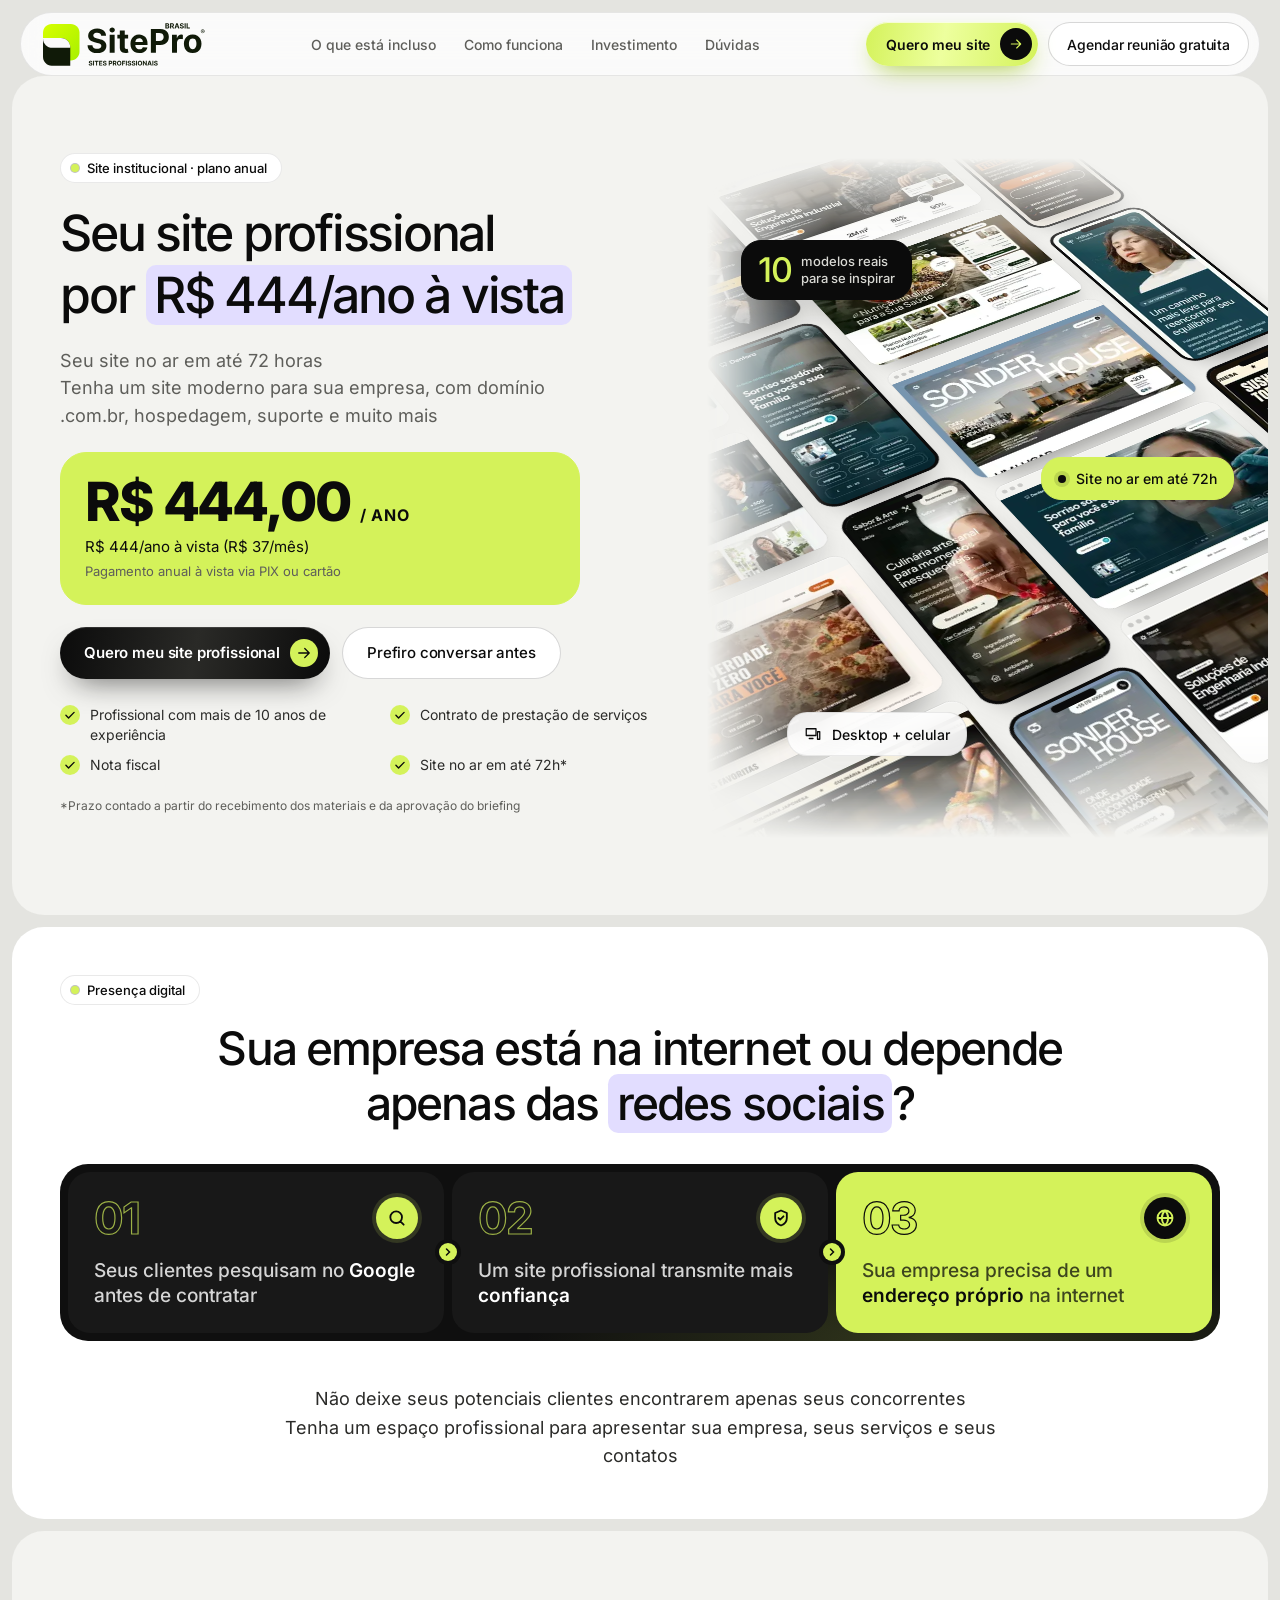
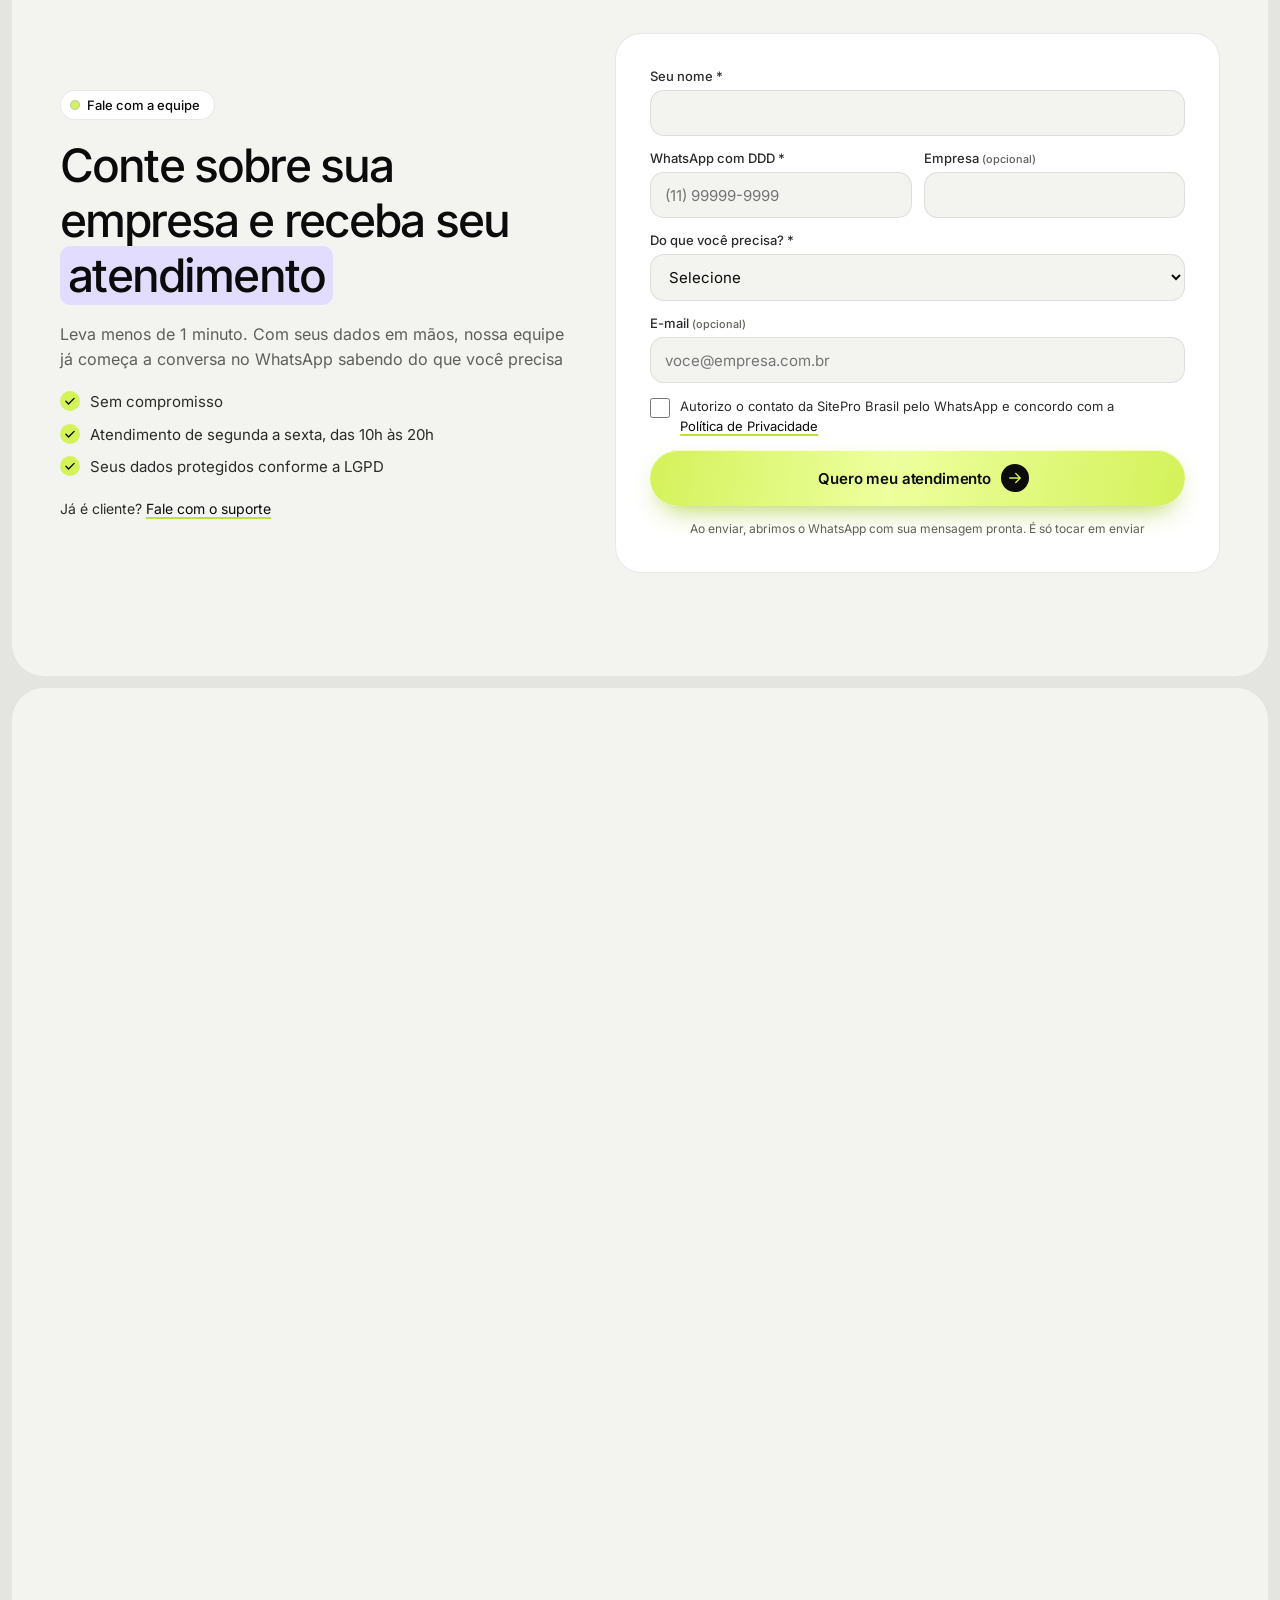
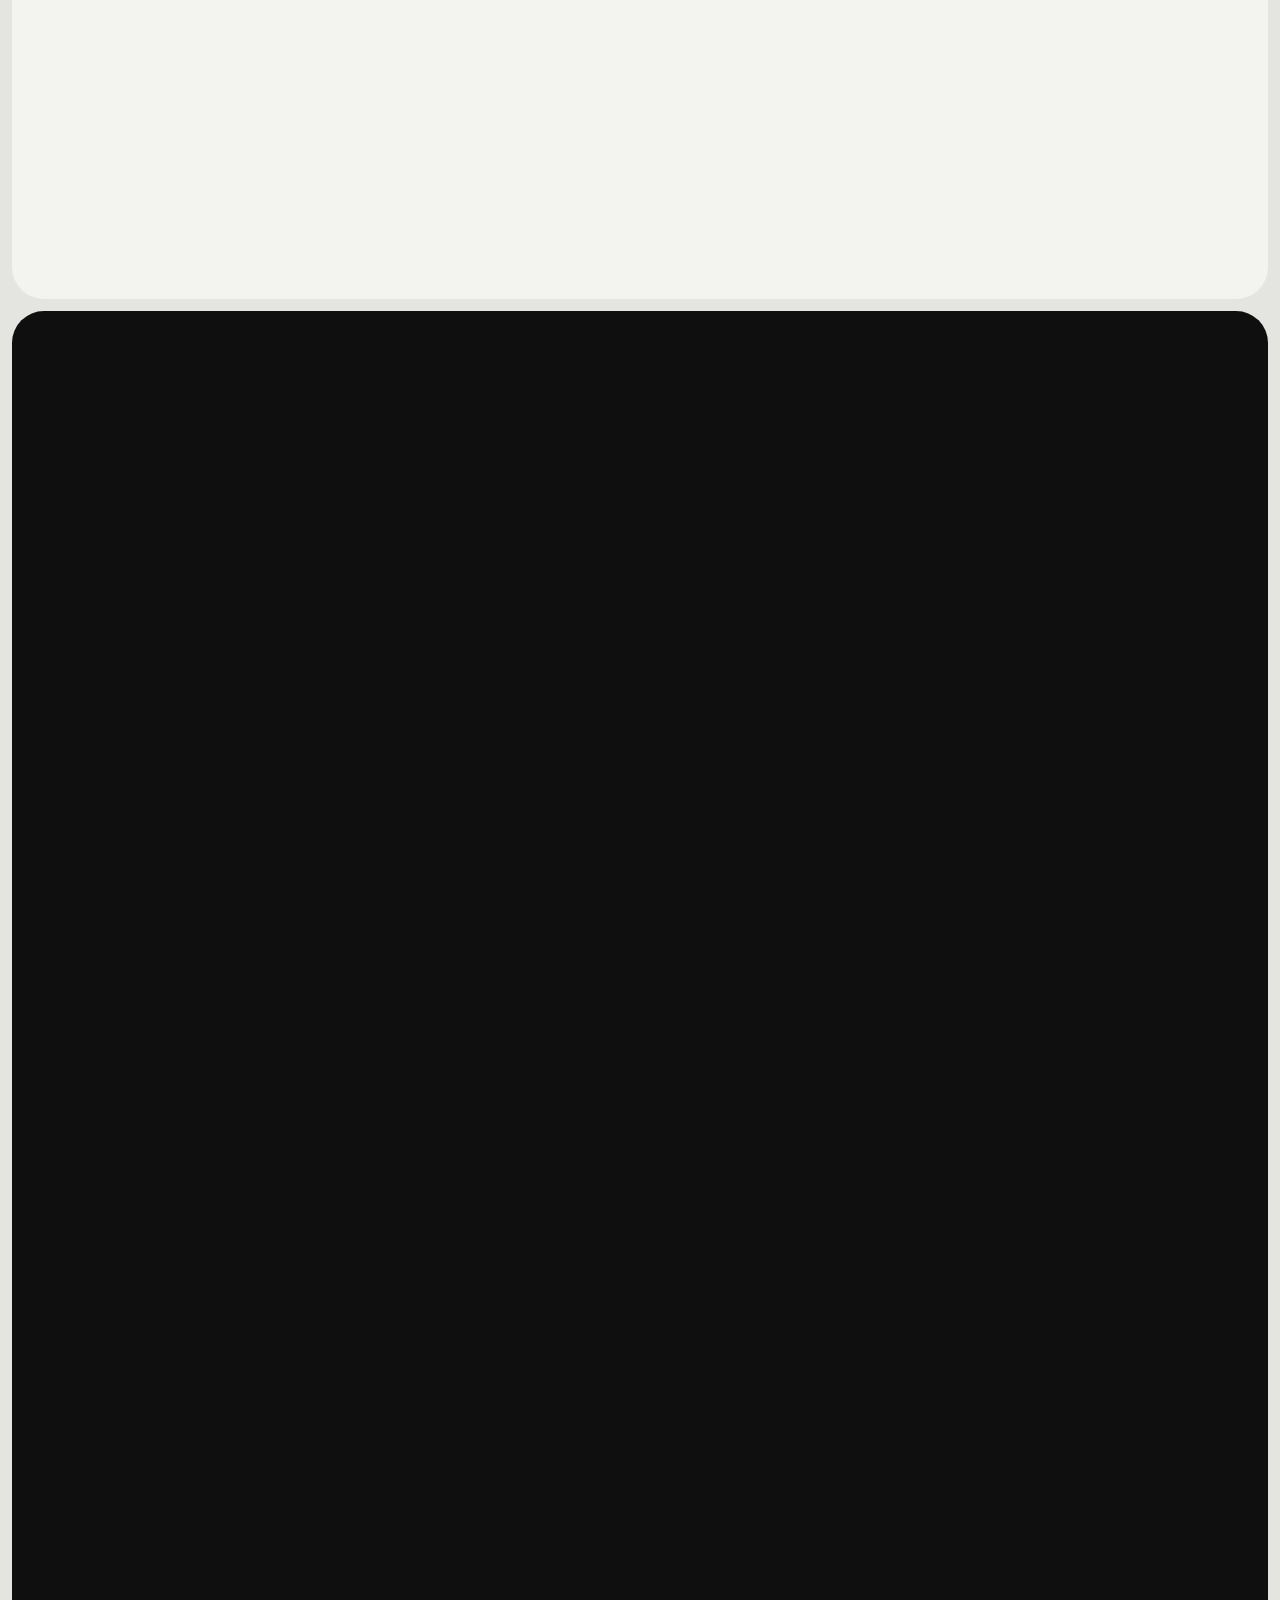
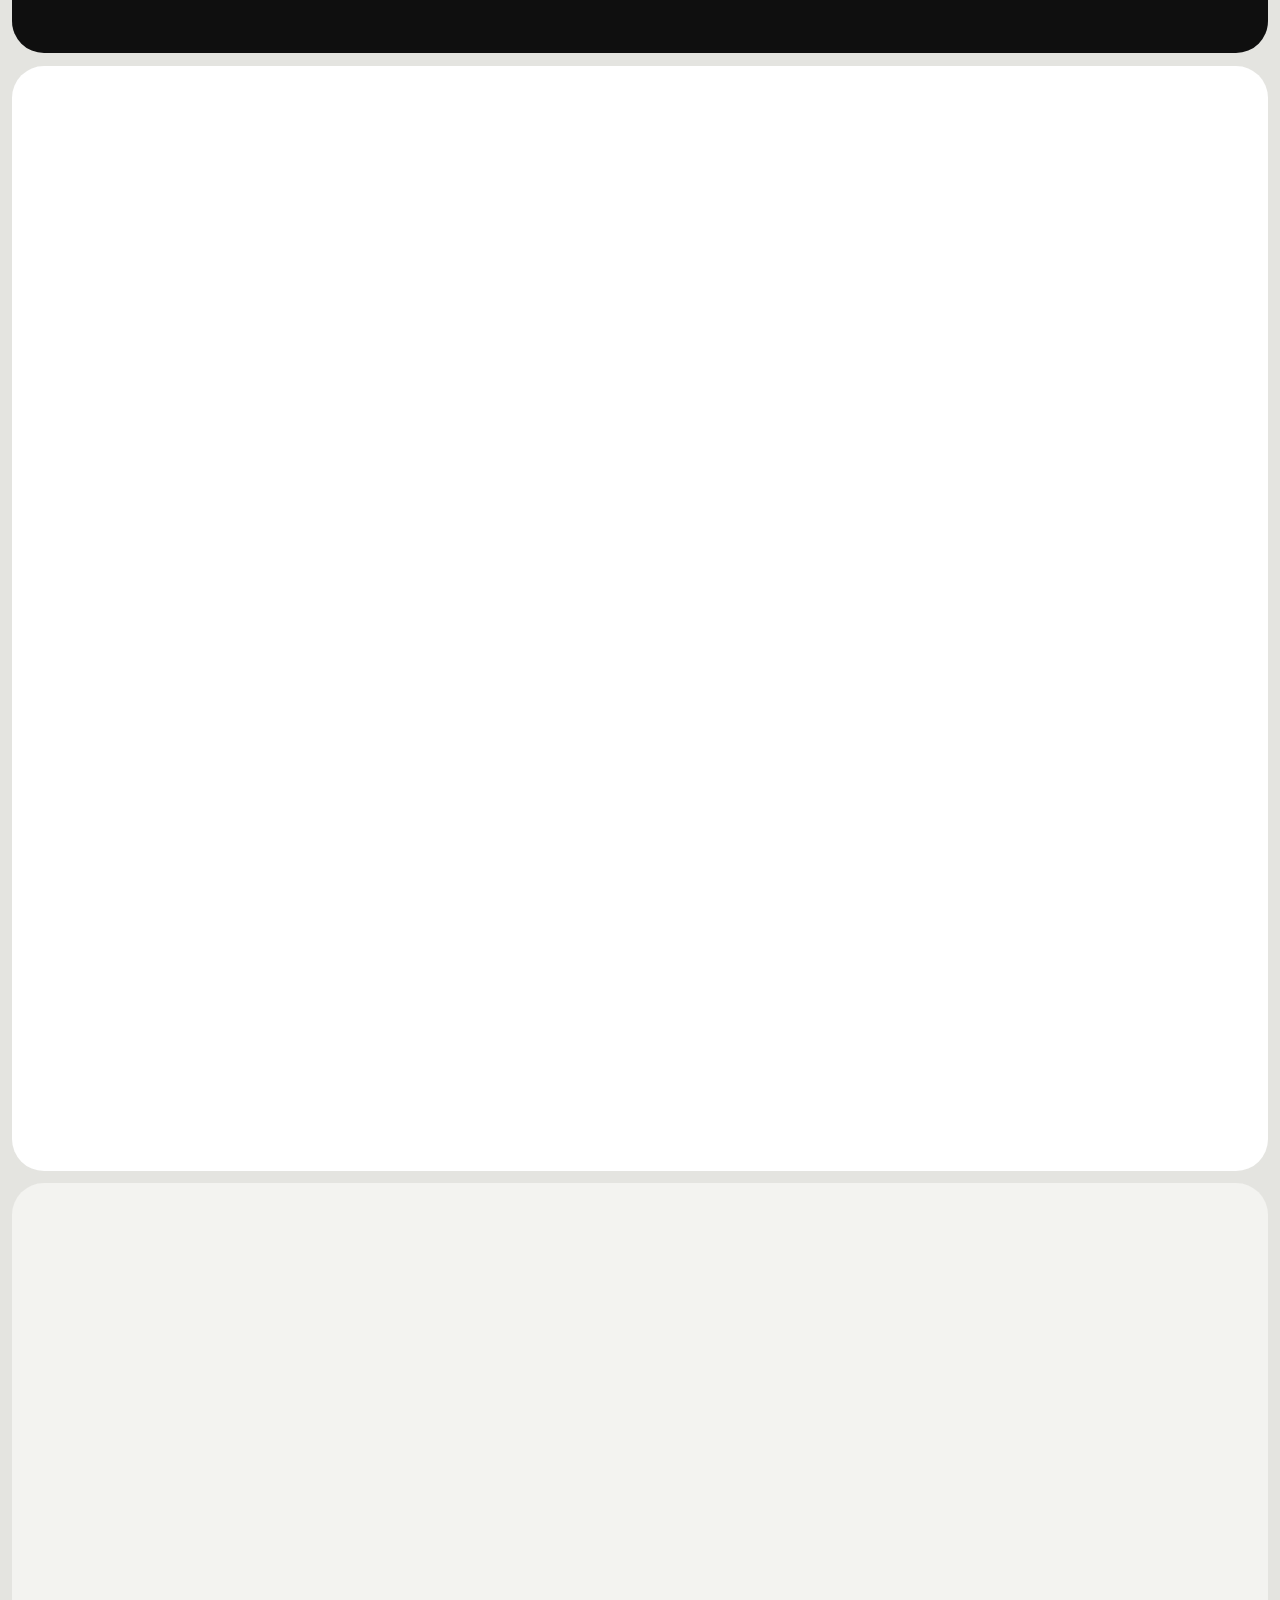
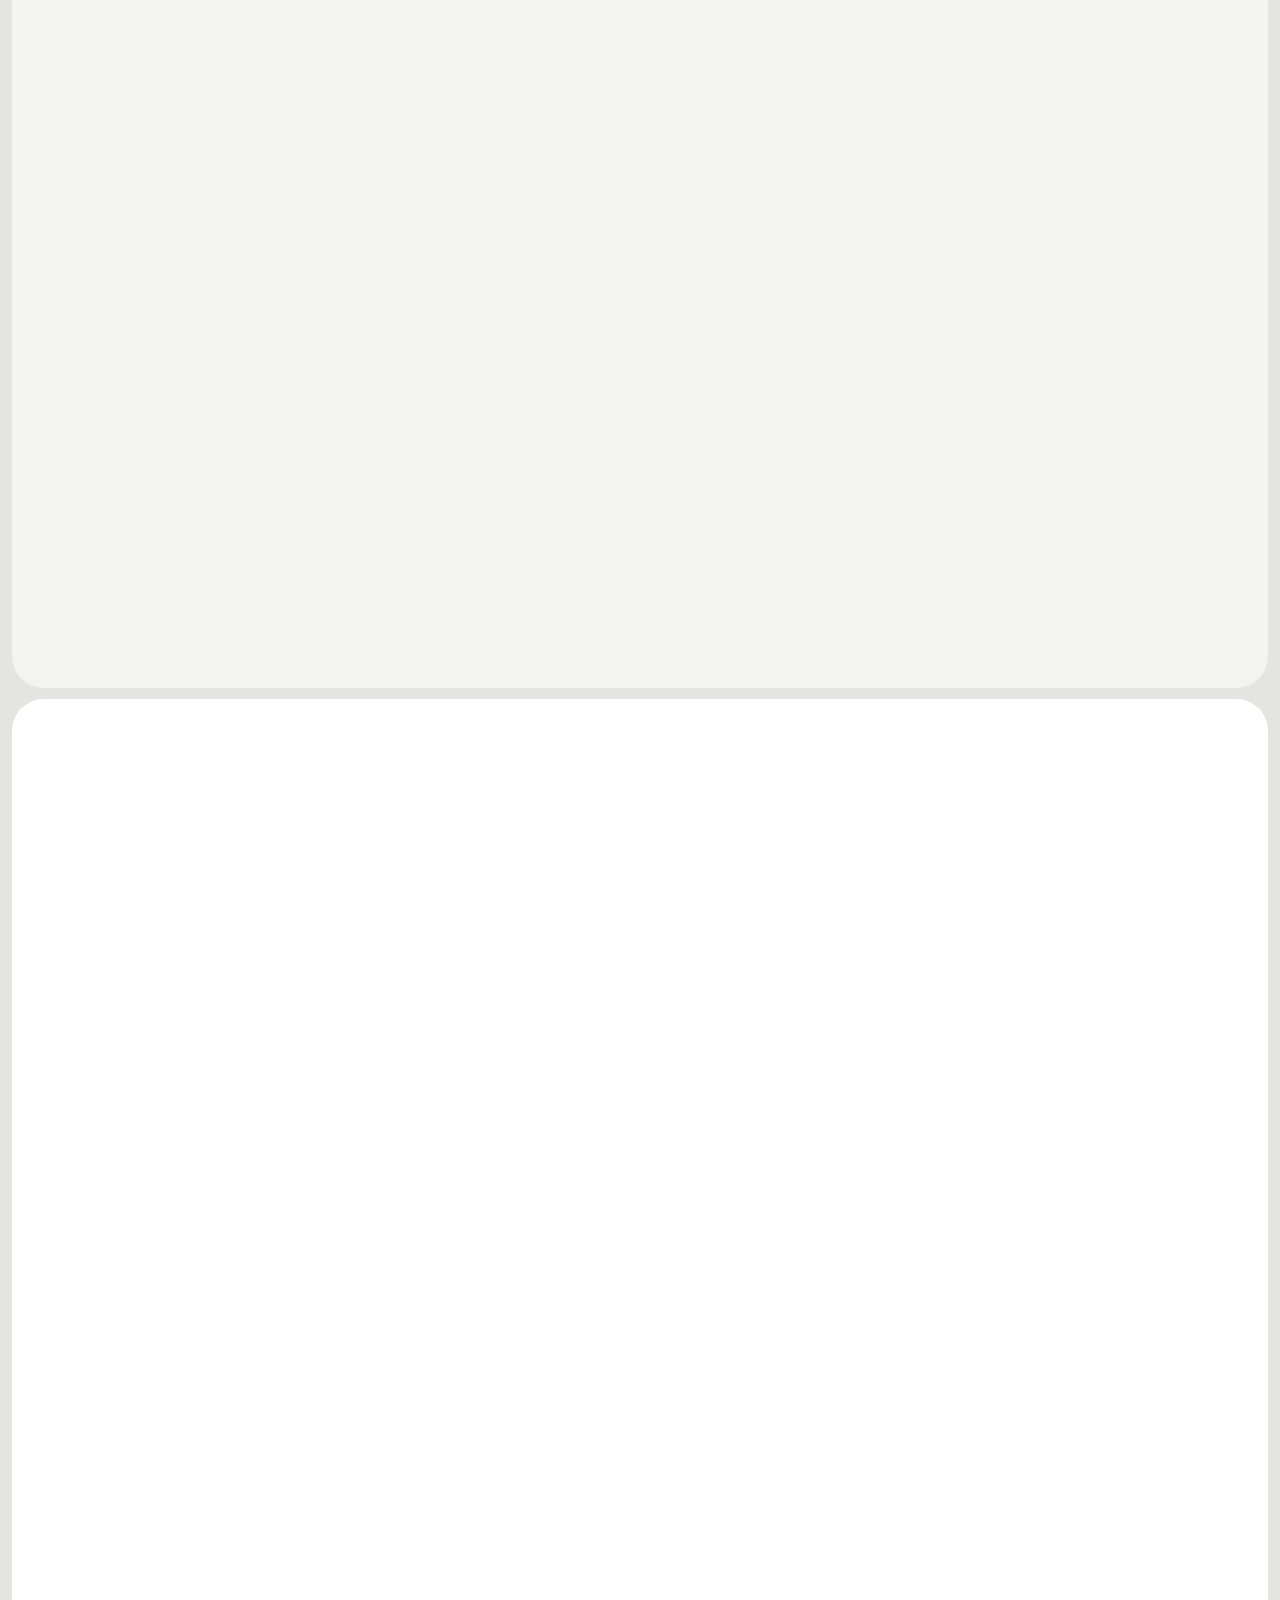
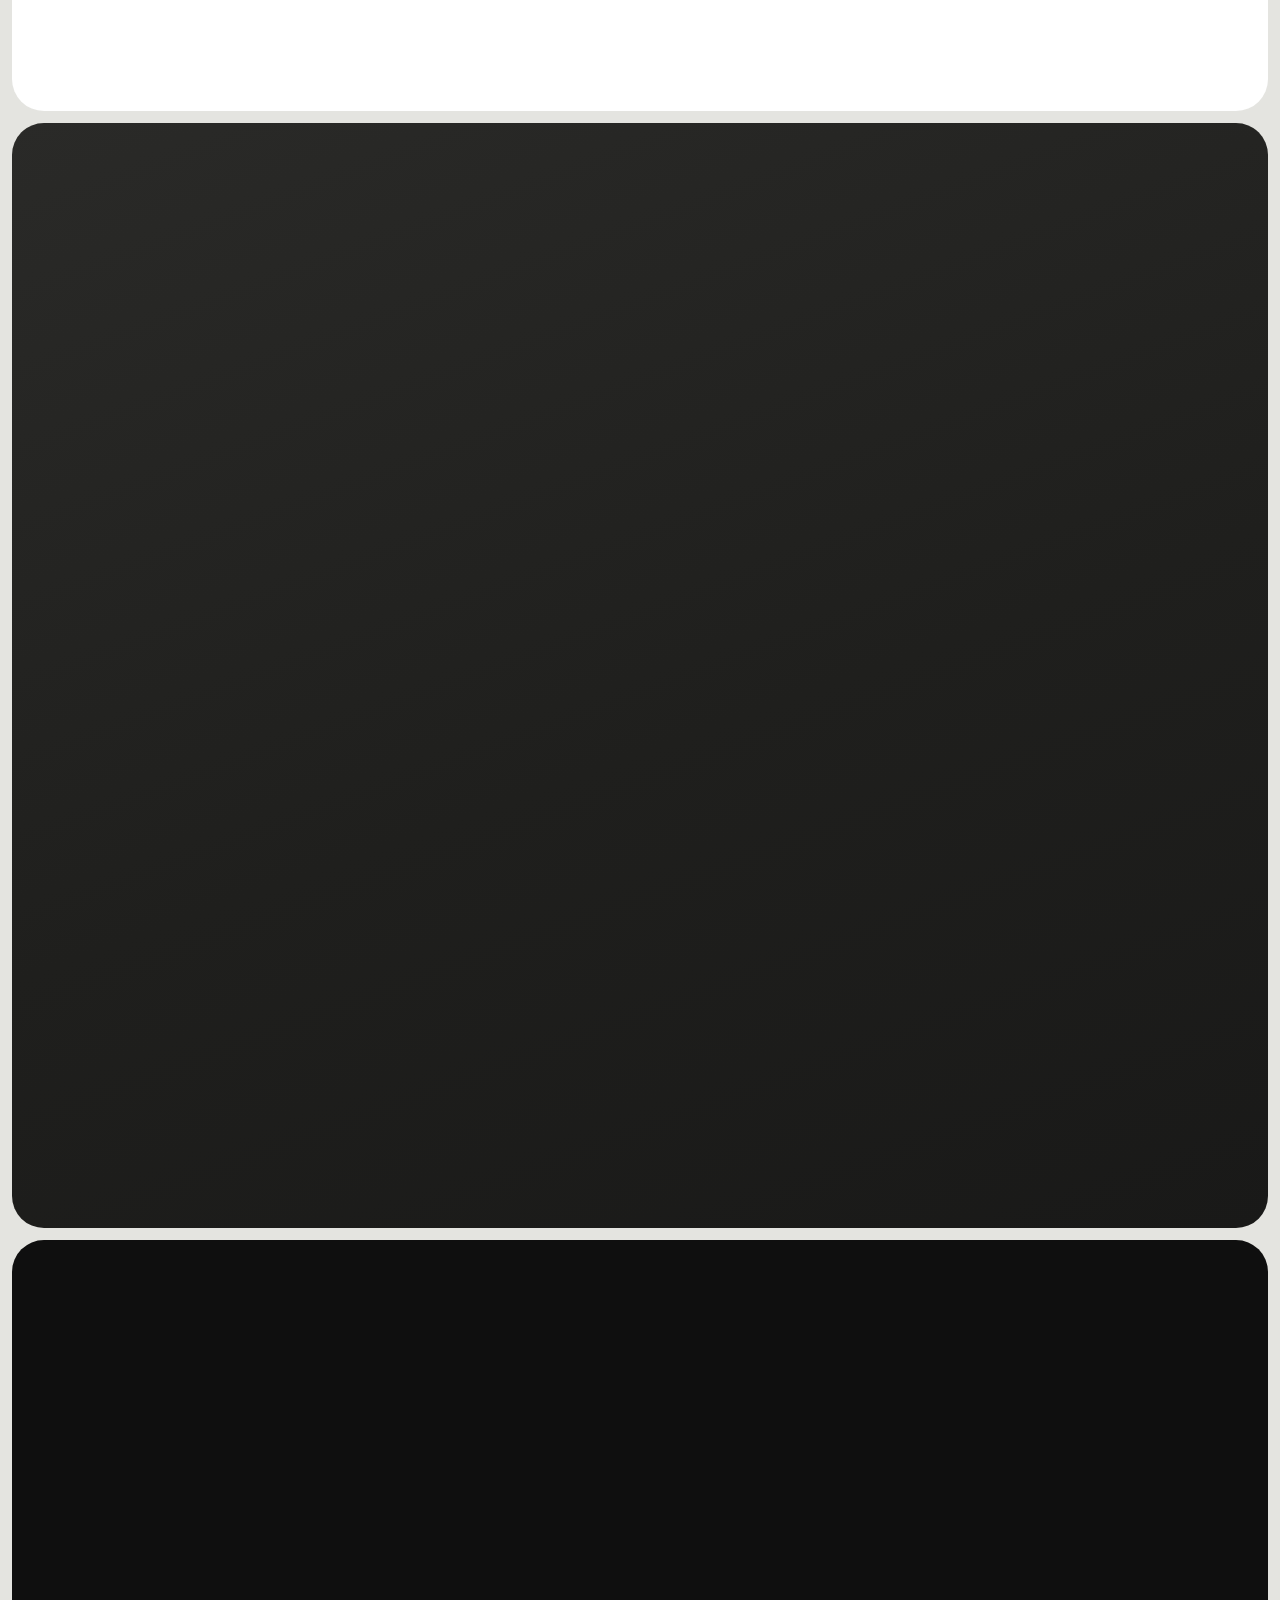
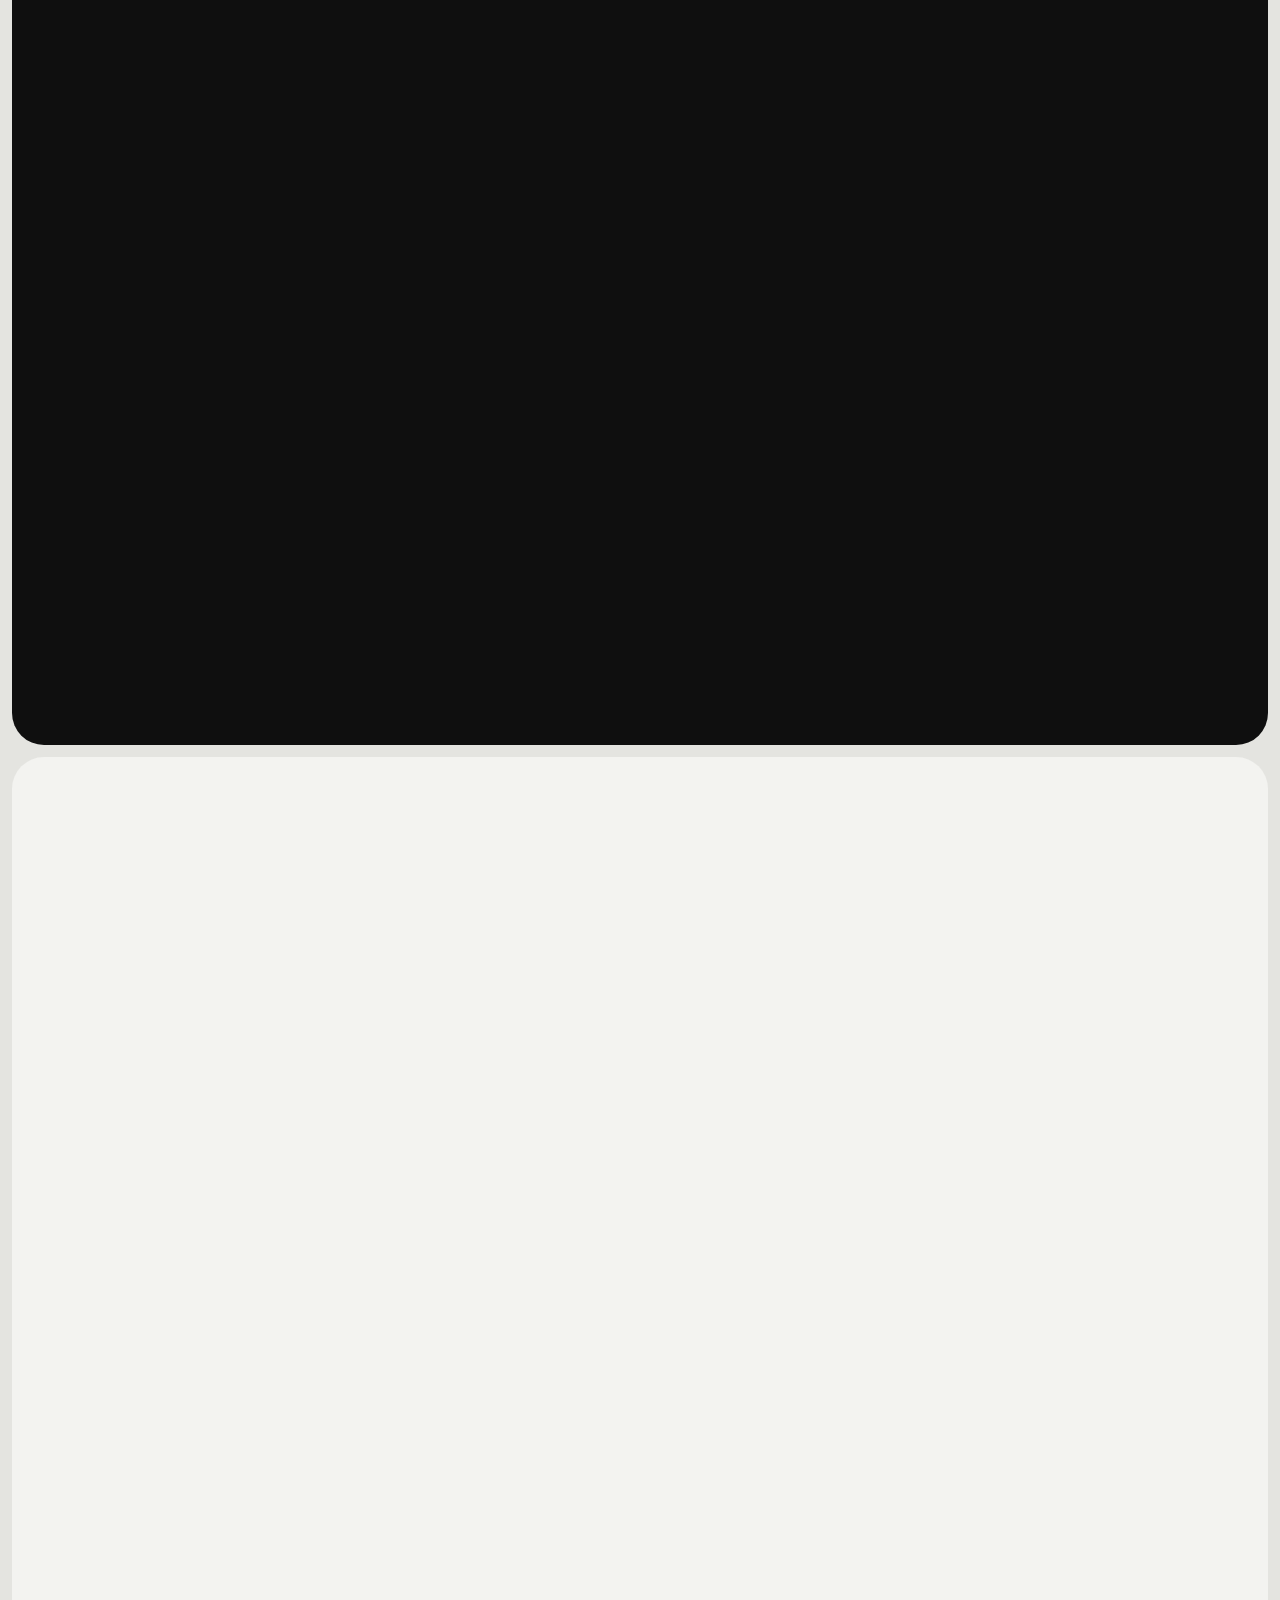
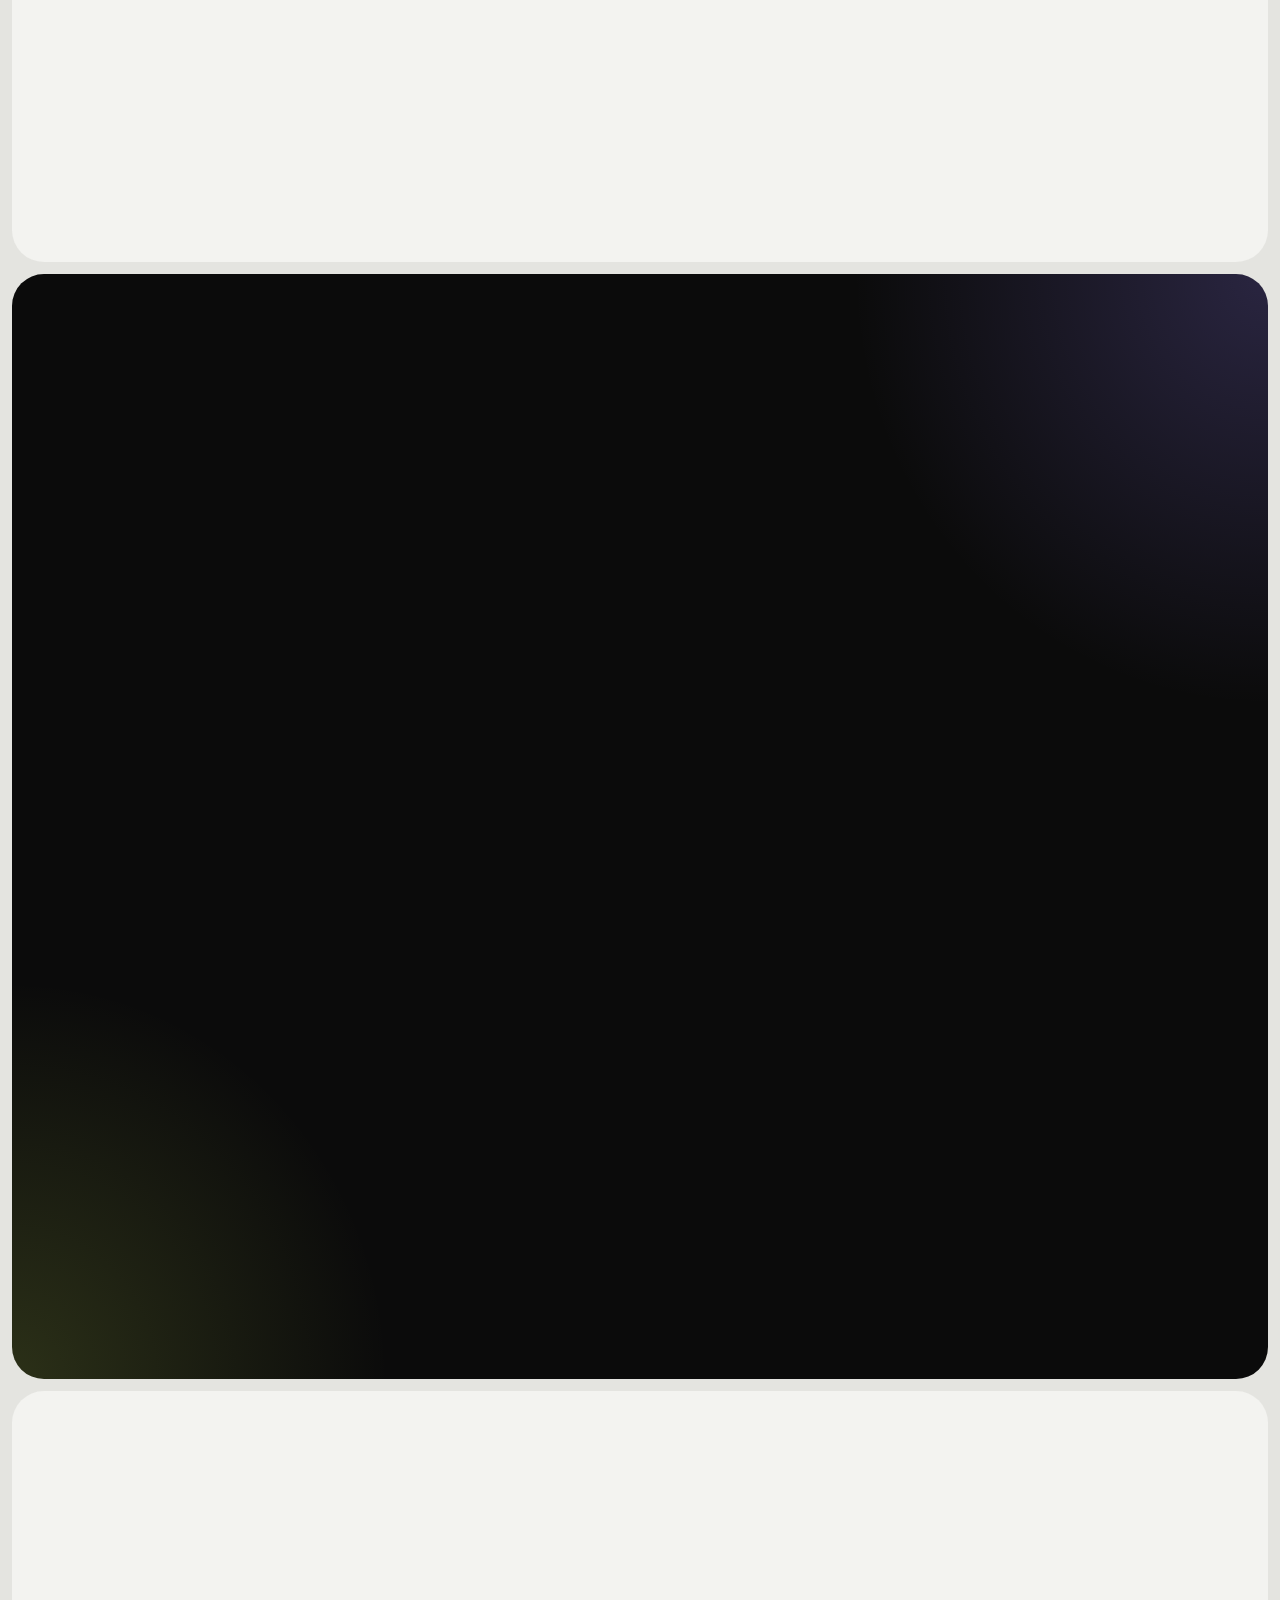
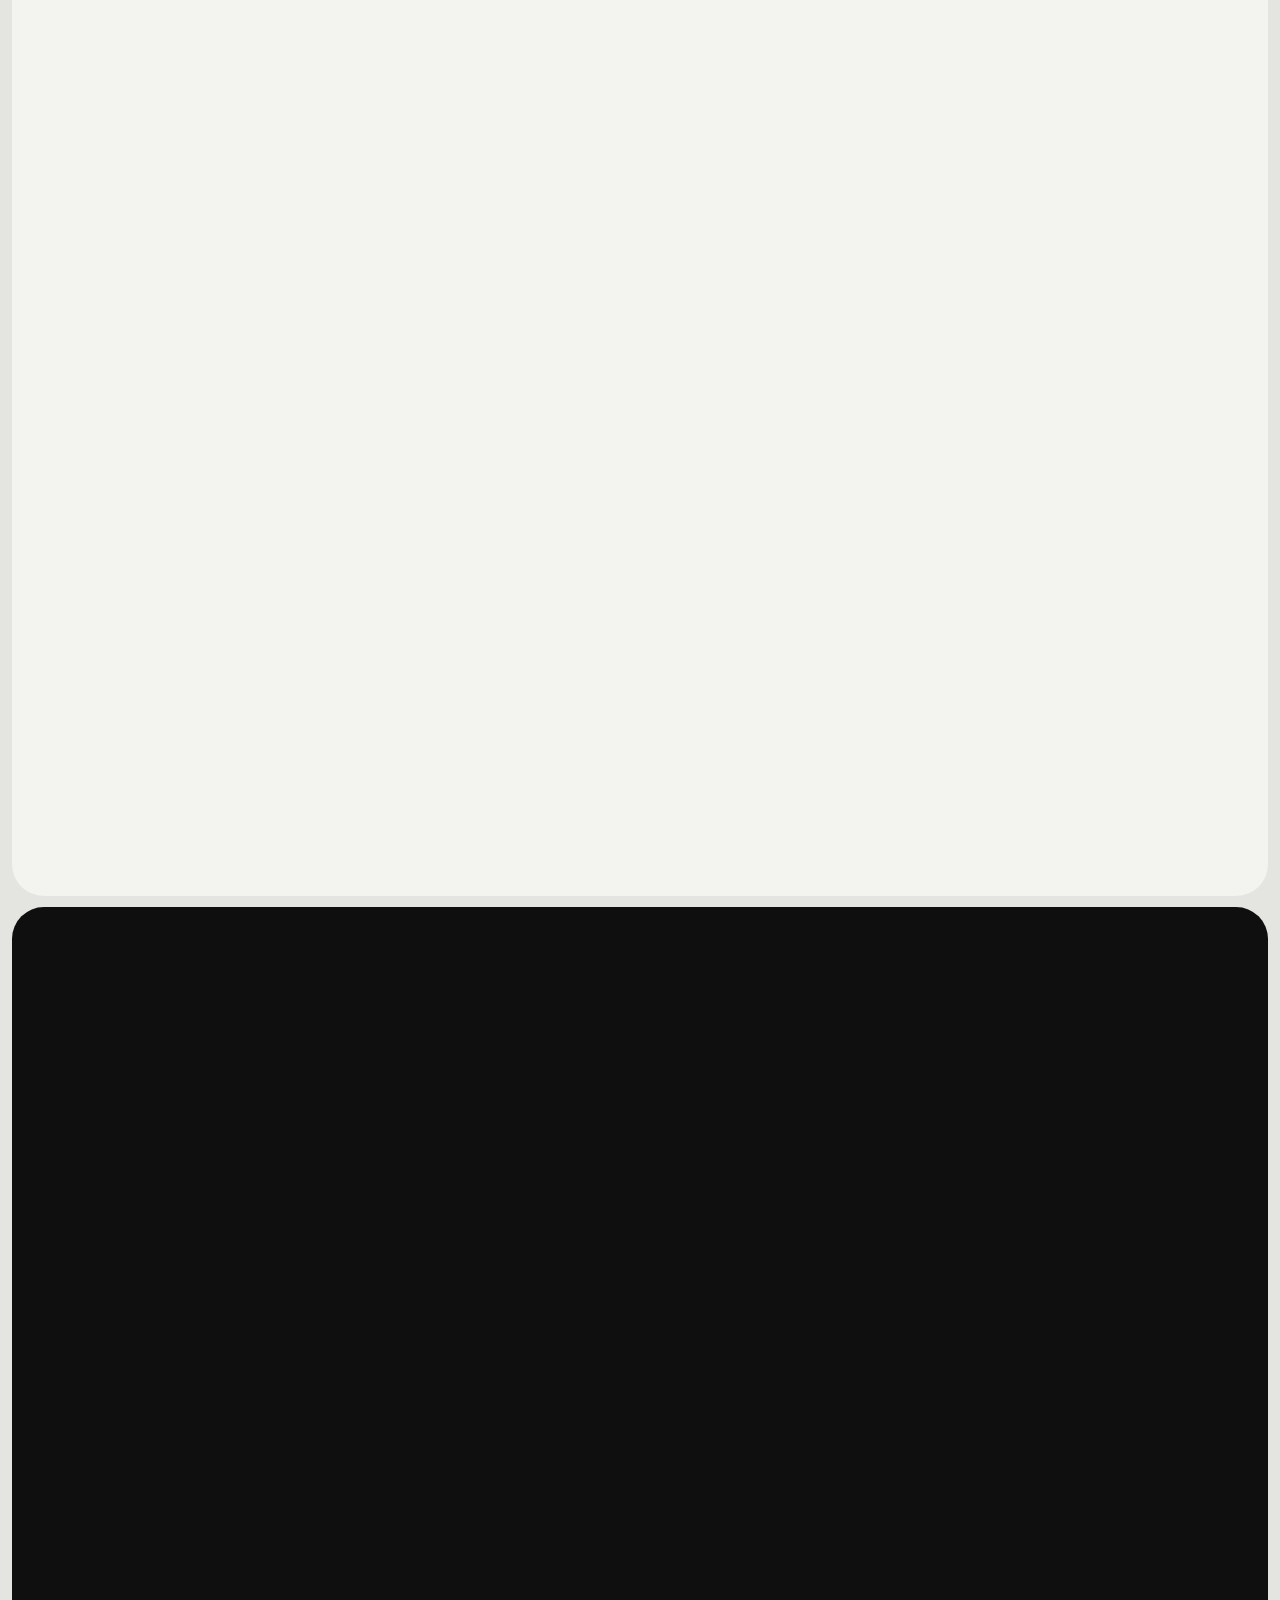
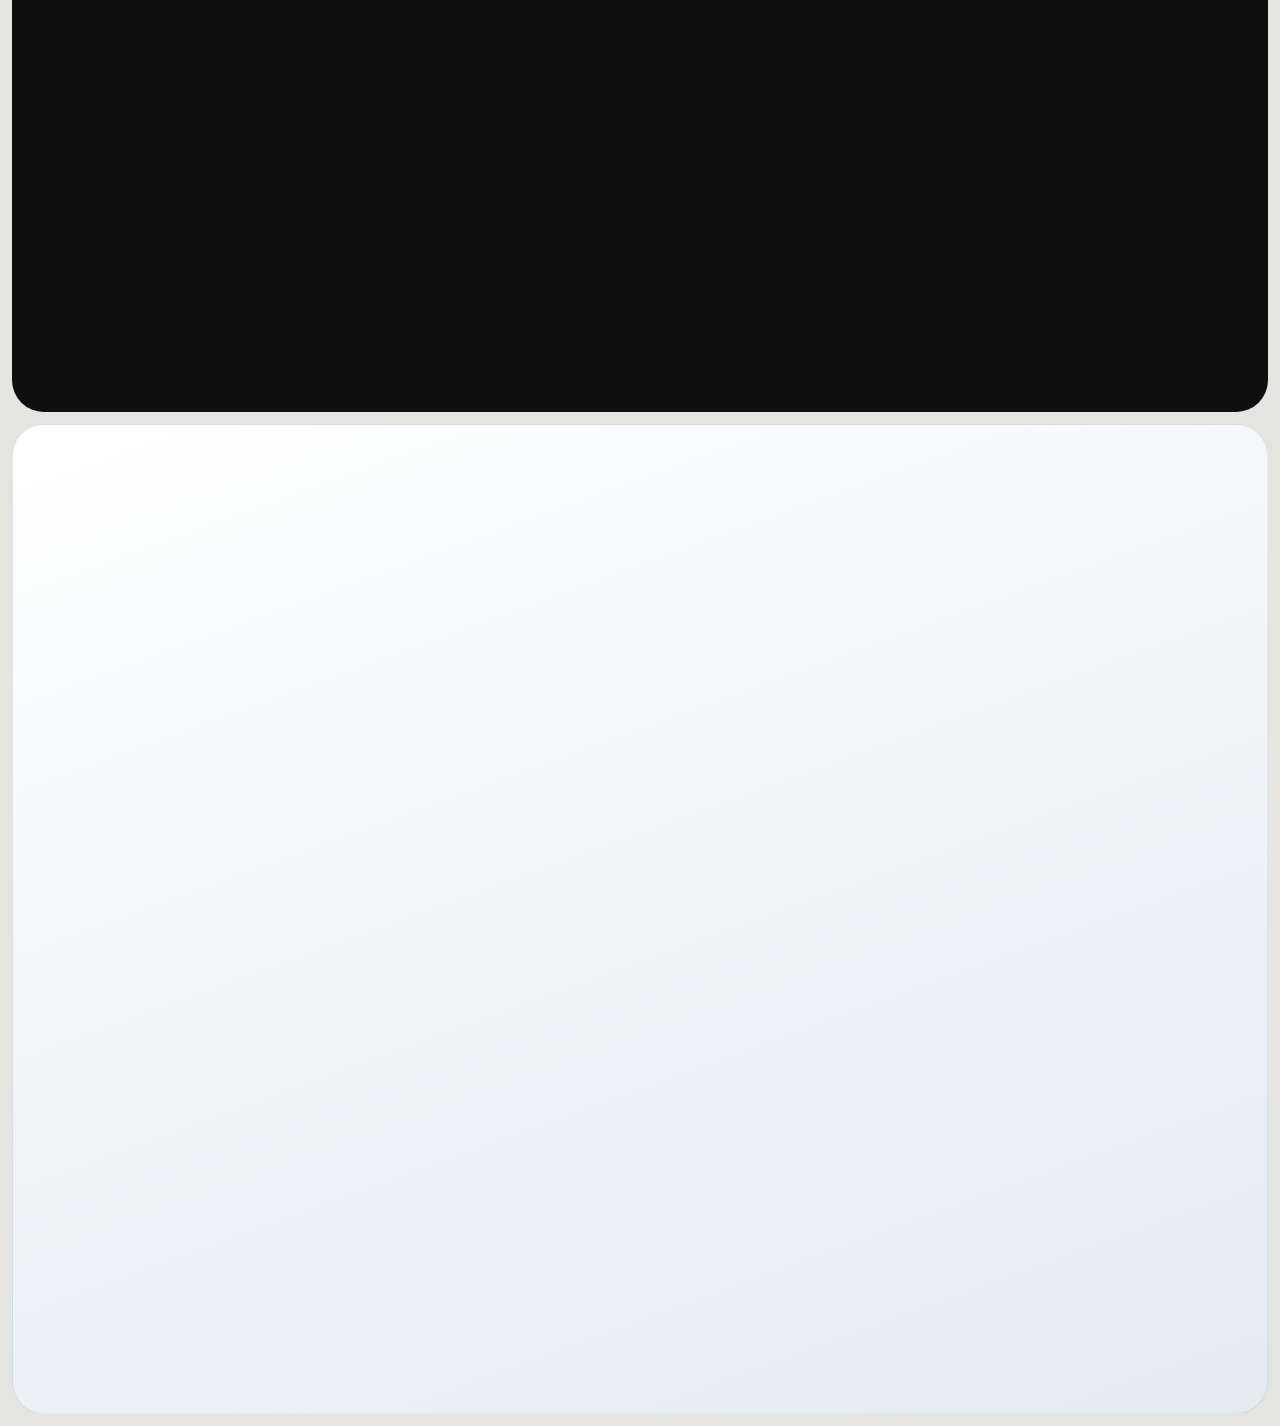
==== commit 23d06deb: "Remover blocos e botoes de redes sociais da LP Co-authored-by: OpenBot <335604065+openbotgit[bot]@us" ====
--- a/index.html
+++ b/index.html
@@ -29,8 +29,8 @@
 <script type="application/ld+json">{"@context":"https://schema.org","@graph":[{"@type":"Organization","@id":"https://www.siteprobrasil.com.br/#org","name":"SitePro Brasil","legalName":"HUHN TECNOLOGIA E AUTOMAÇÃO LTDA","alternateName":"André Huhn – Soluções Digitais","taxID":"68.426.644/0001-80","address":{"@type":"PostalAddress","streetAddress":"Av. Paulista, 1636 — Bela Vista","addressLocality":"São Paulo","addressRegion":"SP","addressCountry":"BR"},"description":"Agência que cria sites institucionais profissionais para pequenas e médias empresas no Brasil, com domínio, hospedagem e suporte inclusos.","areaServed":{"@type":"Country","name":"Brasil"},"contactPoint":{"@type":"ContactPoint","email":"sac@andrehuhn.com.br","contactType":"sales","availableLanguage":"Portuguese"},"url":"https://www.siteprobrasil.com.br/","logo":"https://www.siteprobrasil.com.br/og-sitepro-4.png"},{"@type":"WebPage","@id":"https://www.siteprobrasil.com.br/#webpage","name":"Site profissional por R$ 37/mês, no ar em até 72h | SitePro Brasil","description":"Site institucional moderno com domínio .com.br, hospedagem, e-mail e suporte inclusos. Site no ar em até 72h, por R$ 444/ano (equivale a R$ 37/mês).","inLanguage":"pt-BR","about":{"@id":"https://www.siteprobrasil.com.br/#servico"},"publisher":{"@id":"https://www.siteprobrasil.com.br/#org"},"url":"https://www.siteprobrasil.com.br/"},{"@type":"Service","@id":"https://www.siteprobrasil.com.br/#servico","name":"Site institucional profissional — plano anual","serviceType":"Criação de site institucional","provider":{"@id":"https://www.siteprobrasil.com.br/#org"},"areaServed":{"@type":"Country","name":"Brasil"},"description":"Site institucional moderno e responsivo, domínio .com.br, hospedagem anual, uma caixa de e-mail profissional, certificado SSL, configuração inicial de SEO, formulário de contato, integração com WhatsApp e redes sociais, suporte durante a vigência do plano, contrato e nota fiscal. Site no ar em até 72 horas.","offers":{"@type":"Offer","price":"444.00","priceCurrency":"BRL","availability":"https://schema.org/InStock","priceSpecification":{"@type":"UnitPriceSpecification","price":"444.00","priceCurrency":"BRL","referenceQuantity":{"@type":"QuantitativeValue","value":1,"unitCode":"ANN"}},"seller":{"@id":"https://www.siteprobrasil.com.br/#org"}},"url":"https://www.siteprobrasil.com.br/"},{"@type":"FAQPage","@id":"https://www.siteprobrasil.com.br/#faq","mainEntity":[{"@type":"Question","name":"Como funciona o processo de contratação?","acceptedAnswer":{"@type":"Answer","text":"O processo começa com uma reunião para entender as necessidades do seu negócio. Após o alinhamento, formalizamos a contratação e o pagamento."}},{"@type":"Question","name":"Quais são as formas de pagamento?","acceptedAnswer":{"@type":"Answer","text":"O valor anual é pago à vista, via PIX ou cartão."}},{"@type":"Question","name":"O que está incluso no plano de R$ 444 por ano?","acceptedAnswer":{"@type":"Answer","text":"Site institucional moderno e responsivo, domínio .com.br, hospedagem anual, uma caixa de e-mail profissional, certificado SSL, configuração inicial de SEO, formulário de contato, integração com WhatsApp e redes sociais, suporte durante a vigência do plano, contrato, nota fiscal e bônus de 10 posts para Instagram ou Facebook."}},{"@type":"Question","name":"O valor de R$ 37 é uma mensalidade?","acceptedAnswer":{"@type":"Answer","text":"Não. O plano é anual, no valor de R$ 444,00, e R$ 37,00 é apenas o equivalente mensal desse valor."}},{"@type":"Question","name":"Como funciona a comunicação com o cliente?","acceptedAnswer":{"@type":"Answer","text":"Após a contratação, criamos um grupo exclusivo no WhatsApp para centralizar a comunicação, compartilhar informações e acompanhar o andamento do projeto."}},{"@type":"Question","name":"Quais materiais preciso enviar?","acceptedAnswer":{"@type":"Answer","text":"Após a contratação, solicitamos os materiais necessários e realizamos um briefing para compreender os objetivos, as referências e as expectativas do projeto."}},{"@type":"Question","name":"Como funciona o desenvolvimento?","acceptedAnswer":{"@type":"Answer","text":"Com o briefing preenchido e os materiais recebidos, iniciamos o desenvolvimento conforme o escopo aprovado."}},{"@type":"Question","name":"Em quanto tempo meu site fica pronto?","acceptedAnswer":{"@type":"Answer","text":"Em até 72 horas seu site está publicado e 100% funcionando, com todos os recursos e funcionalidades combinados no ar. O prazo conta a partir do recebimento dos materiais e da aprovação do briefing."}},{"@type":"Question","name":"Quais são os dias e horários de atendimento?","acceptedAnswer":{"@type":"Answer","text":"De segunda a sexta-feira, das 10h às 20h, com intervalo das 13h às 14h."}},{"@type":"Question","name":"O domínio .com.br está incluso?","acceptedAnswer":{"@type":"Answer","text":"Sim, o domínio .com.br está incluso durante a vigência do plano."}},{"@type":"Question","name":"A hospedagem está inclusa?","acceptedAnswer":{"@type":"Answer","text":"Sim, a hospedagem do site está inclusa por um ano, durante a vigência do plano."}},{"@type":"Question","name":"Terei um e-mail profissional?","acceptedAnswer":{"@type":"Answer","text":"Sim, o plano inclui uma caixa de e-mail profissional."}},{"@type":"Question","name":"Meu site vai funcionar bem no celular?","acceptedAnswer":{"@type":"Answer","text":"Sim, todos os sites são desenvolvidos com design responsivo, adaptado para celulares, tablets e computadores."}},{"@type":"Question","name":"Meu site vai aparecer no Google?","acceptedAnswer":{"@type":"Answer","text":"O plano inclui a configuração inicial de SEO para Google, que prepara o site para ser encontrado nas buscas. A posição nos resultados depende de diversos fatores e não pode ser garantida."}},{"@type":"Question","name":"Posso escolher um dos modelos apresentados?","acceptedAnswer":{"@type":"Answer","text":"Os modelos são referências visuais para você escolher o estilo que mais combina com o seu negócio. Seu site é desenvolvido com as informações e a identidade visual da sua empresa."}},{"@type":"Question","name":"O suporte está incluso?","acceptedAnswer":{"@type":"Answer","text":"Sim, o suporte está incluso durante a vigência do plano. Para solicitar atendimento, use o botão Falar com a equipe e escolha a opção Já sou cliente."}},{"@type":"Question","name":"Posso pedir funcionalidades personalizadas?","acceptedAnswer":{"@type":"Answer","text":"O plano de R$ 444,00 por ano é padronizado e inclui os itens descritos nesta página. Funcionalidades que não estão previstas no plano não fazem parte da contratação."}},{"@type":"Question","name":"Como funciona a renovação?","acceptedAnswer":{"@type":"Answer","text":"Ao final de cada ano, você pode renovar o plano com 20% de desconto sobre o valor vigente."}},{"@type":"Question","name":"Recebo contrato e nota fiscal?","acceptedAnswer":{"@type":"Answer","text":"Sim, toda contratação inclui contrato de prestação de serviços e emissão de nota fiscal."}},{"@type":"Question","name":"Como falo com a equipe pelo WhatsApp?","acceptedAnswer":{"@type":"Answer","text":"Preencha o formulário de atendimento do site e seguimos com você pelo WhatsApp, com seus dados já em mãos. Clientes usam o atendimento Já sou cliente."}}]}]}</script>
 <link rel="preload" href="logo.svg" as="image" type="image/svg+xml">
 <link rel="preload" href="inter-latin.woff2" as="font" type="font/woff2" crossorigin>
-<link rel="preload" href="/styles.min.css?v=20261124" as="style">
-<link rel="stylesheet" href="/styles.min.css?v=20261124">
+<link rel="preload" href="/styles.min.css?v=20261124b" as="style">
+<link rel="stylesheet" href="/styles.min.css?v=20261124b">
 <link rel="icon" type="image/svg+xml" href="favicon.svg">
 <link rel="icon" type="image/png" sizes="32x32" href="favicon-32.png">
 <link rel="icon" type="image/png" sizes="512x512" href="icon-512.png">
@@ -89,15 +89,6 @@
         <a href="#orcamento" data-link="checkout" class="btn btn-p btn-dk" data-event="InitiateCheckout">Quero meu site profissional<svg viewBox="0 0 24 24" class="ic" aria-hidden="true" style="width: 18px; height: 18px"><path d="M5 12h14M13 6l6 6-6 6"></path></svg></a>
         <a href="#reuniao" class="btn btn-s">Prefiro conversar antes</a>
       </div>
-      <div class="soc-bar" aria-label="Redes sociais da SitePro Brasil">
-        <span class="soc-lbl">Acompanhe nossas dicas:</span>
-        <div class="soc-row">
-          <a class="soc-btn pill" href="https://www.youtube.com/channel/UCCDF5BGCwcfkWEOCloYxChA" target="_blank" rel="noopener noreferrer" aria-label="Inscreva-se no YouTube da SitePro Brasil"><svg viewBox="0 0 24 24" aria-hidden="true"><path d="M23.5 6.2a3 3 0 0 0-2.1-2.1C19.5 3.5 12 3.5 12 3.5s-7.5 0-9.4.6A3 3 0 0 0 .5 6.2 31 31 0 0 0 0 12a31 31 0 0 0 .5 5.8 3 3 0 0 0 2.1 2.1c1.9.6 9.4.6 9.4.6s7.5 0 9.4-.6a3 3 0 0 0 2.1-2.1A31 31 0 0 0 24 12a31 31 0 0 0-.5-5.8zM9.6 15.6V8.4l6.3 3.6-6.3 3.6z"/></svg><span>YouTube</span></a>
-          <a class="soc-btn pill" href="https://www.instagram.com/site.probrasil/" target="_blank" rel="noopener noreferrer" aria-label="Siga a SitePro Brasil no Instagram"><svg viewBox="0 0 24 24" aria-hidden="true"><path d="M7 2h10a5 5 0 0 1 5 5v10a5 5 0 0 1-5 5H7a5 5 0 0 1-5-5V7a5 5 0 0 1 5-5zm0 2a3 3 0 0 0-3 3v10a3 3 0 0 0 3 3h10a3 3 0 0 0 3-3V7a3 3 0 0 0-3-3H7zm5 3.5A4.5 4.5 0 1 1 7.5 12 4.5 4.5 0 0 1 12 7.5zm0 2A2.5 2.5 0 1 0 14.5 12 2.5 2.5 0 0 0 12 9.5zm5.2-3.3a1.1 1.1 0 1 1-1.1 1.1 1.1 1.1 0 0 1 1.1-1.1z"/></svg><span>Instagram</span></a>
-          <a class="soc-btn pill" href="https://www.tiktok.com/@sitepro_brasil" target="_blank" rel="noopener noreferrer" aria-label="Siga a SitePro Brasil no TikTok"><svg viewBox="0 0 24 24" aria-hidden="true"><path d="M19.6 6.7a4.8 4.8 0 0 1-3.8-4.4h-3.3v13.2a2.9 2.9 0 1 1-2-2.7V9.4a6.2 6.2 0 1 0 5.3 6.1V8.8a8.1 8.1 0 0 0 4.7 1.5V7a4.9 4.9 0 0 1-.9-.3z"/></svg><span>TikTok</span></a>
-          <a class="soc-btn pill" href="https://www.facebook.com/profile.php?id=61596411577415" target="_blank" rel="noopener noreferrer" aria-label="Siga a SitePro Brasil no Facebook"><svg viewBox="0 0 24 24" aria-hidden="true"><path d="M14 13.5h2.5l1-4H14v-2c0-1 0-2 2-2h1.5V2.1c-.3 0-1.5-.1-2.8-.1-2.8 0-4.7 1.7-4.7 4.8v2.7H7v4h3V22h4v-8.5z"/></svg><span>Facebook</span></a>
-        </div>
-      </div>
       <ul class="list" style="display: grid; grid-template-columns: repeat(auto-fit, minmax(220px, 1fr)); gap: 10px 20px; margin-top: 4px">
         <li class="chk" style="font-size: 14px"><svg viewBox="0 0 24 24" class="ic" aria-hidden="true"><path d="M5 12.5l4.5 4.5L19 7.5"></path></svg>Profissional com mais de 10 anos de experiência</li>
         <li class="chk" style="font-size: 14px"><svg viewBox="0 0 24 24" class="ic" aria-hidden="true"><path d="M5 12.5l4.5 4.5L19 7.5"></path></svg>Contrato de prestação de serviços</li>
@@ -172,15 +163,6 @@
         <h3 class="h3" style="font-size: 22px">Dados recebidos!</h3>
         <p class="mut" id="lf-ok-t" style="margin: 0; font-size: 15px; line-height: 1.6">Abrimos o WhatsApp com sua mensagem pronta. Se ele não abriu, toque no botão abaixo</p>
         <a class="btn btn-p" id="lf-ok-wa" href="#" target="_blank" rel="noopener">Abrir o WhatsApp<svg viewBox="0 0 24 24" class="ic" aria-hidden="true"><path d="M5 12h14M13 6l6 6-6 6"></path></svg></a>
-        <div class="soc-ok">
-          <p class="soc-lbl">Enquanto aguarda, inscreva-se e acompanhe nossas dicas:</p>
-          <div class="soc-row">
-            <a class="soc-btn" href="https://www.youtube.com/channel/UCCDF5BGCwcfkWEOCloYxChA" target="_blank" rel="noopener noreferrer" aria-label="YouTube" title="YouTube"><svg viewBox="0 0 24 24" aria-hidden="true"><path d="M23.5 6.2a3 3 0 0 0-2.1-2.1C19.5 3.5 12 3.5 12 3.5s-7.5 0-9.4.6A3 3 0 0 0 .5 6.2 31 31 0 0 0 0 12a31 31 0 0 0 .5 5.8 3 3 0 0 0 2.1 2.1c1.9.6 9.4.6 9.4.6s7.5 0 9.4-.6a3 3 0 0 0 2.1-2.1A31 31 0 0 0 24 12a31 31 0 0 0-.5-5.8zM9.6 15.6V8.4l6.3 3.6-6.3 3.6z"/></svg></a>
-            <a class="soc-btn" href="https://www.instagram.com/site.probrasil/" target="_blank" rel="noopener noreferrer" aria-label="Instagram" title="Instagram"><svg viewBox="0 0 24 24" aria-hidden="true"><path d="M7 2h10a5 5 0 0 1 5 5v10a5 5 0 0 1-5 5H7a5 5 0 0 1-5-5V7a5 5 0 0 1 5-5zm0 2a3 3 0 0 0-3 3v10a3 3 0 0 0 3 3h10a3 3 0 0 0 3-3V7a3 3 0 0 0-3-3H7zm5 3.5A4.5 4.5 0 1 1 7.5 12 4.5 4.5 0 0 1 12 7.5zm0 2A2.5 2.5 0 1 0 14.5 12 2.5 2.5 0 0 0 12 9.5zm5.2-3.3a1.1 1.1 0 1 1-1.1 1.1 1.1 1.1 0 0 1 1.1-1.1z"/></svg></a>
-            <a class="soc-btn" href="https://www.tiktok.com/@sitepro_brasil" target="_blank" rel="noopener noreferrer" aria-label="TikTok" title="TikTok"><svg viewBox="0 0 24 24" aria-hidden="true"><path d="M19.6 6.7a4.8 4.8 0 0 1-3.8-4.4h-3.3v13.2a2.9 2.9 0 1 1-2-2.7V9.4a6.2 6.2 0 1 0 5.3 6.1V8.8a8.1 8.1 0 0 0 4.7 1.5V7a4.9 4.9 0 0 1-.9-.3z"/></svg></a>
-            <a class="soc-btn" href="https://www.facebook.com/profile.php?id=61596411577415" target="_blank" rel="noopener noreferrer" aria-label="Facebook" title="Facebook"><svg viewBox="0 0 24 24" aria-hidden="true"><path d="M14 13.5h2.5l1-4H14v-2c0-1 0-2 2-2h1.5V2.1c-.3 0-1.5-.1-2.8-.1-2.8 0-4.7 1.7-4.7 4.8v2.7H7v4h3V22h4v-8.5z"/></svg></a>
-          </div>
-        </div>
       </div>
     </div>
   </div>
@@ -865,16 +847,6 @@
         <span style="color: #0B0B0B; font-weight: 600">HUHN TECNOLOGIA E AUTOMAÇÃO LTDA</span>
         <span class="mut">CNPJ 68.426.644/0001-80</span>
         <address class="mut" style="font-style: normal; line-height: 1.7; margin: 0">Av. Paulista, 1636 — Bela Vista — São Paulo/SP</address>
-      </div>
-      <div style="display: flex; flex-direction: column; gap: 12px; font-size: 14px">
-        <p style="margin: 0; font-size: 12px; font-weight: 600; letter-spacing: 0.1em; text-transform: uppercase; color: #0B0B0B">Redes sociais</p>
-        <p class="mut" style="margin: 0; font-size: 13.5px; line-height: 1.5">Inscreva-se e acompanhe nossos vídeos e novidades:</p>
-        <div class="soc-row">
-          <a class="soc-btn" href="https://www.youtube.com/channel/UCCDF5BGCwcfkWEOCloYxChA" target="_blank" rel="noopener noreferrer" aria-label="YouTube da SitePro Brasil" title="YouTube"><svg viewBox="0 0 24 24" aria-hidden="true"><path d="M23.5 6.2a3 3 0 0 0-2.1-2.1C19.5 3.5 12 3.5 12 3.5s-7.5 0-9.4.6A3 3 0 0 0 .5 6.2 31 31 0 0 0 0 12a31 31 0 0 0 .5 5.8 3 3 0 0 0 2.1 2.1c1.9.6 9.4.6 9.4.6s7.5 0 9.4-.6a3 3 0 0 0 2.1-2.1A31 31 0 0 0 24 12a31 31 0 0 0-.5-5.8zM9.6 15.6V8.4l6.3 3.6-6.3 3.6z"/></svg></a>
-          <a class="soc-btn" href="https://www.instagram.com/site.probrasil/" target="_blank" rel="noopener noreferrer" aria-label="Instagram da SitePro Brasil" title="Instagram"><svg viewBox="0 0 24 24" aria-hidden="true"><path d="M7 2h10a5 5 0 0 1 5 5v10a5 5 0 0 1-5 5H7a5 5 0 0 1-5-5V7a5 5 0 0 1 5-5zm0 2a3 3 0 0 0-3 3v10a3 3 0 0 0 3 3h10a3 3 0 0 0 3-3V7a3 3 0 0 0-3-3H7zm5 3.5A4.5 4.5 0 1 1 7.5 12 4.5 4.5 0 0 1 12 7.5zm0 2A2.5 2.5 0 1 0 14.5 12 2.5 2.5 0 0 0 12 9.5zm5.2-3.3a1.1 1.1 0 1 1-1.1 1.1 1.1 1.1 0 0 1 1.1-1.1z"/></svg></a>
-          <a class="soc-btn" href="https://www.tiktok.com/@sitepro_brasil" target="_blank" rel="noopener noreferrer" aria-label="TikTok da SitePro Brasil" title="TikTok"><svg viewBox="0 0 24 24" aria-hidden="true"><path d="M19.6 6.7a4.8 4.8 0 0 1-3.8-4.4h-3.3v13.2a2.9 2.9 0 1 1-2-2.7V9.4a6.2 6.2 0 1 0 5.3 6.1V8.8a8.1 8.1 0 0 0 4.7 1.5V7a4.9 4.9 0 0 1-.9-.3z"/></svg></a>
-          <a class="soc-btn" href="https://www.facebook.com/profile.php?id=61596411577415" target="_blank" rel="noopener noreferrer" aria-label="Facebook da SitePro Brasil" title="Facebook"><svg viewBox="0 0 24 24" aria-hidden="true"><path d="M14 13.5h2.5l1-4H14v-2c0-1 0-2 2-2h1.5V2.1c-.3 0-1.5-.1-2.8-.1-2.8 0-4.7 1.7-4.7 4.8v2.7H7v4h3V22h4v-8.5z"/></svg></a>
-        </div>
       </div>
     </div>
     <div class="ft-sec" aria-labelledby="ft-sec-t">
--- a/styles.min.css
+++ b/styles.min.css
@@ -1 +1 @@
-@font-face{font-family:Inter;font-style:normal;font-weight:400 800;font-display:swap;src:url(inter-latin.woff2) format("woff2")}[hidden]{display:none!important}:root{--bg:#E4E4E0;--panel:#FFFFFF;--soft:#F3F3F0;--ink:#0B0B0B;--mut:#5E5E5A;--line:rgba(11,11,11,.09);--lime:#D4F25A;--lime-d:#C3E445;--lav:#E2DDFF;--dark:#0F0F0F}body{margin:0;background:var(--bg)}*{box-sizing:border-box}html{scroll-behavior:smooth}a,a:hover{color:inherit}.lp{font-family:Inter,system-ui,-apple-system,sans-serif;color:var(--ink);background:var(--bg);-webkit-font-smoothing:antialiased;overflow-x:clip;padding-bottom:12px}.lp>.sec{margin:0 12px 12px;border-radius:32px;overflow:hidden;background:var(--soft)}.lp>.sec.white{background:var(--panel)}.wrap{max-width:1240px;margin:0 auto;padding:0 clamp(16px,4vw,40px);position:relative;z-index:2}.sec{position:relative;padding:clamp(64px,8vw,110px) 0;scroll-margin-top:84px}.h-hero{font-size:clamp(38px,4.8vw,66px);font-weight:500;letter-spacing:-.045em;line-height:1.02;margin:0}.h-sec{font-size:clamp(30px,3.6vw,50px);font-weight:500;letter-spacing:-.04em;line-height:1.05;margin:0}.h3{font-size:18px;font-weight:500;letter-spacing:-.02em;margin:0;line-height:1.3}.mut{color:var(--mut)}.hl,.tq{background:var(--lav);color:inherit;border-radius:.24em;padding:0 .14em;-webkit-box-decoration-break:clone;box-decoration-break:clone}.eyebrow{display:inline-flex;align-items:center;gap:8px;align-self:flex-start;font-size:13px;font-weight:500;color:var(--ink);background:var(--panel);border:1px solid var(--line);border-radius:999px;padding:6px 14px 6px 10px}.eyebrow:before{content:"";width:8px;height:8px;border-radius:50%;background:var(--lime);box-shadow:0 0 0 1px #0b0b0b40}.card{background:var(--panel);border:1px solid var(--line);border-radius:26px;position:relative;overflow:hidden;transition:transform .45s cubic-bezier(.2,.7,.2,1)}.card:hover{transform:translateY(-3px)}.card.dk{background:var(--dark);color:#fff;border-color:var(--dark)}.card.dk .icb{background:#ffffff14;color:var(--lime);border-color:#ffffff1f}.pill{display:inline-flex;align-items:center;gap:6px;border-radius:999px;padding:6px 13px;font-size:12px;font-weight:500;line-height:1.2;white-space:nowrap}.ic{width:20px;height:20px;fill:none;stroke:currentColor;stroke-width:1.7;stroke-linecap:round;stroke-linejoin:round;display:block;flex:none}.icb{width:46px;height:46px;border-radius:50%;display:inline-flex;align-items:center;justify-content:center;background:var(--soft);color:var(--ink);border:1px solid var(--line);flex:none}.num{width:30px;height:30px;border-radius:50%;display:inline-flex;align-items:center;justify-content:center;font-size:13px;font-weight:600;flex:none}.btn{display:inline-flex;align-items:center;justify-content:center;gap:10px;border-radius:999px;padding:0 24px;min-height:52px;font-size:15px;font-weight:500;letter-spacing:-.01em;text-decoration:none;cursor:pointer;border:0;font-family:inherit;transition:transform .25s,background .25s,color .25s;text-align:center}.btn-p{background:var(--ink);color:#fff}.btn-p:hover{color:#fff;background:#262626;transform:translateY(-1px)}.btn-p .ic{background:var(--lime);color:var(--ink);border-radius:50%;padding:5px;width:28px!important;height:28px!important;margin-right:-12px}.btn-s{background:var(--panel);color:var(--ink);border:1px solid rgba(11,11,11,.16)}.btn-s:hover{color:var(--ink);border-color:var(--ink)}.btn-sm{min-height:42px;padding:0 18px;font-size:14px}.chk{display:flex;gap:10px;align-items:flex-start;font-size:15px;line-height:1.45;color:#2b2b29}.chk .ic{width:20px;height:20px;padding:3px;border-radius:50%;background:var(--lime);color:var(--ink);stroke-width:2.4;margin-top:0}.list{list-style:none;margin:0;padding:0;display:flex;flex-direction:column;gap:11px}.wv{position:absolute;inset:0;width:100%;height:100%;-webkit-mask-image:linear-gradient(180deg,transparent 0%,#000 55%);mask-image:linear-gradient(180deg,transparent 0%,#000 55%)}.wv path,.wv use{fill:none;stroke:#ffffff29;stroke-width:1.1}.logo{display:inline-flex;align-items:center;gap:10px;text-decoration:none;color:var(--ink)}.logo:hover{color:var(--ink)}.lg-img{display:block;height:46px;width:auto}.dark-sec .lg-img{height:56px}@media(max-width:680px){.lg-img{height:40px}.dark-sec .lg-img{height:48px}}@media(max-width:360px){.lg-img{height:34px}}.lg-ic{width:36px;height:36px;flex:none}.lg-mon{fill:none;stroke:var(--ink);stroke-width:2.4;stroke-linecap:round;stroke-linejoin:round}.lg-dot{fill:var(--lime-d)}.lg-txt{text-anchor:middle;font-family:Inter,system-ui,sans-serif;font-weight:700;font-size:11px;fill:var(--ink);letter-spacing:.02em}.lg-w{display:flex;flex-direction:column;line-height:1}.lg-w b{font-size:14px;font-weight:700;letter-spacing:.02em}.lg-w small{font-size:8.5px;font-weight:500;letter-spacing:.24em;color:var(--mut);margin-top:4px}.dark-sec .logo,.dark-sec .logo:hover{color:#fff}.dark-sec .lg-mon{stroke:#fff}.dark-sec .lg-txt{fill:#fff}.dark-sec .lg-w small{color:#a3a39e}.hdr{position:sticky;top:0;z-index:50;padding:12px 12px 0;pointer-events:none}.hdr-in{pointer-events:auto;display:flex;align-items:center;justify-content:space-between;gap:20px;min-height:64px;background:#ffffffd1;-webkit-backdrop-filter:blur(14px);backdrop-filter:blur(14px);border:1px solid var(--line);border-radius:999px;max-width:1240px;padding:0 10px 0 22px}.nav-links{display:flex;gap:28px}.nav-links a{font-size:14px;font-weight:500;color:var(--mut);text-decoration:none;padding:10px 0}.nav-links a:hover{color:var(--ink)}.mnav{display:none;position:relative}.mnav summary{list-style:none;width:44px;height:44px;border-radius:50%;border:1px solid var(--line);display:flex;align-items:center;justify-content:center;cursor:pointer;color:var(--ink);background:#fff}.mnav summary::-webkit-details-marker{display:none}.mnav-p{position:absolute;right:0;top:54px;width:240px;background:#fff;border:1px solid var(--line);border-radius:20px;padding:10px;display:flex;flex-direction:column;box-shadow:0 24px 50px -20px #00000040}.mnav-p a{color:var(--ink);text-decoration:none;padding:12px;border-radius:12px;font-size:15px}.mnav-p a:hover{background:var(--soft);color:var(--ink)}.mnav-p a.btn:not(.btn-p){color:#fff}.lap-lid{background:#1a1a1a;border:1px solid #2A2A2A;border-radius:16px 16px 6px 6px;padding:10px;box-shadow:0 40px 80px -40px #00000073}.lap-scr{border-radius:7px;overflow:hidden;aspect-ratio:16/10;background:#fff}.lap-base{height:13px;margin:0 -7%;background:linear-gradient(180deg,#cfcfcb,#a9a9a5);border-radius:0 0 20px 20px}.phone{background:#1a1a1a;border:1px solid #2A2A2A;border-radius:26px;padding:7px;box-shadow:0 30px 60px -30px #00000080}.phone-scr{border-radius:20px;overflow:hidden;aspect-ratio:9/19;background:#fff}.ds{height:100%;display:flex;flex-direction:column;font-size:7px;color:#0f172a;background:#fff;text-align:left}.ds-nav{display:flex;justify-content:space-between;align-items:center;padding:7px 10px;gap:6px}.ds-logo{font-weight:800;font-size:8px;display:flex;align-items:center;gap:4px}.ds-logo i{width:9px;height:9px;border-radius:3px;display:inline-block}.ds-links{display:flex;gap:7px;color:#64748b}.ds-hero{display:grid;grid-template-columns:1.1fr 1fr;gap:8px;align-items:center;padding:10px 10px 12px}.ds-h{font-size:12.5px;font-weight:700;line-height:1.1;margin:0;letter-spacing:-.02em}.ds-p{margin:4px 0 0;color:#64748b;font-size:6.5px;line-height:1.4}.ds-btn{display:inline-block;padding:3px 9px;border-radius:99px;color:#fff;font-size:6px;font-weight:700;margin-top:6px}.ds-img{border-radius:6px;height:64px}.ds-cards{display:grid;grid-template-columns:repeat(3,minmax(0,1fr));gap:5px;padding:0 10px 10px}.ds-card{border-radius:5px;background:#f1f5f9;padding:6px;font-size:6px;font-weight:700;display:flex;flex-direction:column;gap:3px}.ds-card i{width:10px;height:10px;border-radius:3px;display:block}.ds-bar{height:3px;border-radius:2px;background:#cbd5e1;display:block}.ds-m .ds-hero{grid-template-columns:1fr;padding:10px 9px}.ds-m .ds-h{font-size:12px}.ds-m .ds-img{height:70px}.ds-m .ds-cards{grid-template-columns:1fr 1fr}.lp>.sec.dark-sec{background:var(--dark);color:#fff}.dark-sec .mut{color:#a3a39e}.dark-sec .eyebrow{background:#ffffff0f;border-color:#ffffff24;color:#fff}.dark-sec .eyebrow:before{box-shadow:none}.dark-sec .hl,.dark-sec .tq,.dark-sec .btn-p{background:var(--lime);color:var(--ink)}.dark-sec .btn-p:hover{background:#e1f87f;color:var(--ink)}.dark-sec .btn-p .ic{background:var(--ink);color:var(--lime)}.pf-head{display:grid;grid-template-columns:1.25fr 1fr;gap:28px 72px;align-items:end}.pf-stats{display:flex;gap:36px;padding-top:6px;border-top:1px solid rgba(255,255,255,.14)}.pf-stat{padding-top:16px}.pf-stat b{display:block;font-size:46px;font-weight:500;letter-spacing:-.05em;line-height:1;color:#fff}.pf-stat small{display:block;margin-top:6px;font-size:13px;color:#a3a39e}.pf-filters{display:flex;gap:4px;margin:44px 0 24px;padding:5px;border-radius:999px;background:#1a1a1a;border:1px solid rgba(255,255,255,.1);width:fit-content;max-width:100%;overflow-x:auto;scrollbar-width:none}.pf-filters::-webkit-scrollbar{display:none}.chip{display:inline-flex;align-items:center;gap:8px;min-height:44px;padding:0 18px;border-radius:999px;border:0;background:transparent;color:#a3a39e;font-family:inherit;font-size:14px;font-weight:500;cursor:pointer;white-space:nowrap;transition:background .3s,color .3s}.chip:hover{color:#fff}.chip em{font-style:normal;font-size:11px;font-weight:600;background:#ffffff1a;padding:2px 7px;border-radius:99px}.chip.on{background:var(--lime);color:var(--ink)}.chip.on em{background:#0b0b0b1f}.pf-grid{display:grid;grid-template-columns:repeat(12,minmax(0,1fr));gap:14px}.pf{grid-column:span 4;position:relative;border-radius:26px;overflow:hidden;background:#1a1a1a;border:1px solid rgba(255,255,255,.08);min-height:440px;display:flex;flex-direction:column;isolation:isolate;transition:transform .55s cubic-bezier(.2,.7,.2,1)}.pf.lg{grid-column:span 7;min-height:540px}.pf.md{grid-column:span 5;min-height:540px}.pf:hover{transform:translateY(-4px)}.pf-shot{position:absolute;inset:0;z-index:0;display:block;text-decoration:none}.pf-win{position:absolute;inset:12px 12px 0;border-radius:18px 18px 0 0;overflow:hidden;background:#232323;border:1px solid rgba(255,255,255,.08);border-bottom:0}.pf-win img{position:absolute;inset:30px 0 0;width:100%;height:calc(100% - 30px);object-fit:cover;object-position:50% 0%;display:block;transition:object-position 5s ease,transform .8s cubic-bezier(.2,.7,.2,1)}.pf:hover .pf-win img{object-position:50% 100%;transform:scale(1.02)}.tb-bar{position:absolute;top:0;left:0;right:0;height:30px;display:flex;align-items:center;gap:6px;padding:0 12px;background:#2a2a2a;border-bottom:1px solid rgba(255,255,255,.06);z-index:2}.tb-bar i{width:8px;height:8px;border-radius:50%;background:#ffffff38;flex:none}.tb-url{margin-left:8px;font-size:11px;color:#8a8a85;background:#1a1a1a;border-radius:6px;padding:3px 10px;overflow:hidden;text-overflow:ellipsis;white-space:nowrap;min-width:0}.sk{position:absolute;inset:30px 0 0;padding:22px 24px;display:flex;flex-direction:column;gap:12px;background:#232323}.sk i,.sk-h,.sk-p,.sk-img{display:block;border-radius:8px;background:linear-gradient(90deg,#ffffff0d,#ffffff1a,#ffffff0d);background-size:200% 100%;animation:sk 2.4s linear infinite}.sk-nav{display:flex;justify-content:space-between;align-items:center;margin-bottom:14px}.sk-nav i{height:10px;width:70px}.sk-nav span{display:flex;gap:10px}.sk-nav span i{width:34px;height:8px}.sk-h{height:22px;width:78%}.sk-p{height:10px;width:46%;margin-top:4px}.sk-img{flex:1;min-height:60px;margin-top:10px;border-radius:14px}@keyframes sk{0%{background-position:200% 0}to{background-position:-200% 0}}.pf-fade{position:absolute;left:0;right:0;bottom:0;height:64%;background:linear-gradient(180deg,#1a1a1a00,#1a1a1ad9 48%,#1a1a1a);pointer-events:none;z-index:1}.pf-top{position:absolute;top:54px;left:26px;right:26px;z-index:2;display:flex;gap:6px;flex-wrap:wrap;pointer-events:none}.pf-chip{display:inline-flex;align-items:center;min-height:28px;padding:0 11px;border-radius:999px;font-size:12px;font-weight:500;color:#fff;background:#0b0b0b99;-webkit-backdrop-filter:blur(10px);backdrop-filter:blur(10px);border:1px solid rgba(255,255,255,.14)}.pf-chip.tq{background:var(--lime);color:var(--ink);border-color:var(--lime);padding:0 11px;border-radius:999px}.pf-chip.wait{color:#a3a39e;border-style:dashed}.pf-info{position:relative;z-index:2;margin-top:auto;padding:24px 26px 26px;display:flex;flex-direction:column;gap:12px;pointer-events:none}.pf-name{margin:0;font-size:22px;font-weight:500;letter-spacing:-.03em;line-height:1.15}.pf.lg .pf-name,.pf.md .pf-name{font-size:clamp(24px,2.2vw,30px)}.pf-row{display:flex;flex-wrap:wrap;align-items:flex-end;justify-content:space-between;gap:16px}.pf-desc{margin:0;flex:1 1 240px;font-size:14px;line-height:1.55;color:#a3a39e;max-width:460px}.pf-btn{pointer-events:auto;display:inline-flex;align-items:center;gap:10px;min-height:46px;padding:0 6px 0 18px;border-radius:999px;font-size:14px;font-weight:500;text-decoration:none;color:#fff;background:#ffffff14;border:1px solid rgba(255,255,255,.16);transition:background .3s,color .3s,border-color .3s}.pf-btn:hover{color:var(--ink);background:#fff;border-color:#fff}.pf-arr{width:34px;height:34px;border-radius:50%;background:var(--lime);color:var(--ink);display:inline-flex;align-items:center;justify-content:center;transition:transform .35s}.pf-btn:hover .pf-arr{transform:rotate(45deg)}.g-hero{display:grid;grid-template-columns:1.02fr 1fr;gap:48px;align-items:center}.g3{display:grid;grid-template-columns:repeat(3,minmax(0,1fr));gap:14px;align-items:end}.g-inc{display:grid;grid-template-columns:repeat(3,minmax(0,1fr));gap:14px}.g-inc .c1{grid-row:span 2}.g-inc .c4{grid-column:span 2}.steps{display:grid;grid-template-columns:repeat(3,minmax(0,1fr));gap:12px;position:relative}.ft-sec{margin-top:44px;padding:clamp(22px,3vw,32px);border-radius:24px;background:#ffffffb8;border:1px solid rgba(11,11,11,.08);box-shadow:0 18px 40px -30px #0b0b0b59;display:grid;gap:22px}.ft-sec-head{display:flex;align-items:center;gap:14px}.ft-sec-ic{flex:none;width:48px;height:48px;border-radius:14px;display:grid;place-items:center;background:#0b0b0b;color:#d4f25a}.ft-sec-ic .ic{width:24px;height:24px}.ft-sec-t{margin:0;font-size:clamp(18px,2vw,22px);font-weight:600;letter-spacing:-.02em;color:#0b0b0b}.ft-sec-s{margin:2px 0 0;font-size:13px;color:#5e5e59}.ft-seals{list-style:none;margin:0;padding:0;display:grid;grid-template-columns:repeat(4,minmax(0,1fr));gap:10px}.ft-seals li{display:flex}.ft-seal{flex:1;display:flex;align-items:center;gap:12px;padding:12px 14px 12px 12px;border-radius:16px;background:#fff;border:1px solid rgba(11,11,11,.1);color:#0b0b0b;text-decoration:none;font:inherit;text-align:left;cursor:default;position:relative;overflow:hidden;transition:transform .25s,box-shadow .25s,border-color .25s}.ft-seal:before{content:"";position:absolute;left:0;top:0;bottom:0;width:3px;background:#d4f25a}a.ft-seal,button.ft-seal{cursor:pointer}a.ft-seal:hover,button.ft-seal:hover{transform:translateY(-2px);border-color:#0b0b0b38;box-shadow:0 12px 24px -16px #0b0b0b66}.ft-seal-ic{flex:none;width:38px;height:38px;border-radius:50%;display:grid;place-items:center;background:linear-gradient(135deg,#d4f25a,#b9e33a);color:#0b0b0b}.ft-seal-ic .ic{width:19px;height:19px;stroke-width:1.9}.ft-seal-tx{display:flex;flex-direction:column;min-width:0;line-height:1.25}.ft-seal-tx b{font-size:12px;font-weight:700;letter-spacing:.06em;text-transform:uppercase}.ft-seal-tx small{font-size:12.5px;color:#5e5e59;margin-top:2px}.ft-check{padding-top:18px;border-top:1px dashed rgba(11,11,11,.14)}.ft-check-t{margin:0 0 8px;font-size:12px;font-weight:600;letter-spacing:.1em;text-transform:uppercase;color:#0b0b0b}.ft-check ul{list-style:none;margin:0;padding:0;display:grid;gap:6px;font-size:13.5px;line-height:1.5;color:#4a4a46}.ft-check li{padding-left:16px;position:relative}.ft-check li:before{content:"";position:absolute;left:2px;top:.6em;width:6px;height:6px;border-radius:50%;background:#b9e33a}.ft-check b{color:#0b0b0b;font-weight:600}.ft-check a,.ft-check .linkbtn{color:#0b0b0b;font-size:inherit;padding:0;text-decoration:underline;text-decoration-color:#b9e33a;text-decoration-thickness:2px;text-underline-offset:3px}@media(max-width:1180px){.ft-seals{grid-template-columns:repeat(2,minmax(0,1fr))}}@media(max-width:560px){.ft-seals{grid-template-columns:1fr}.ft-sec-head{align-items:flex-start}}.lf-grid{display:grid;grid-template-columns:minmax(0,5fr) minmax(0,6fr);gap:clamp(24px,4vw,56px);align-items:center}.lf-copy{display:flex;flex-direction:column;gap:18px}.lf-sub{margin:0;font-size:16px;line-height:1.6}.lf-cli{margin:4px 0 0;font-size:14px;color:#2b2b29}.lf-cli .linkbtn,.lf-ck .linkbtn{color:#0b0b0b;font-size:inherit;padding:0;display:inline;text-decoration:underline;text-decoration-color:#b9e33a;text-decoration-thickness:2px;text-underline-offset:3px}.lf-card{padding:clamp(22px,3vw,34px)}.lf-card:hover{transform:none}#lf-form{display:flex;flex-direction:column;gap:14px;position:relative}.lf-e{margin:0;font-size:12.5px;line-height:1.4;color:#b42318}.fld [aria-invalid=true]{border-color:#b42318}.lf-ck{display:flex;gap:10px;align-items:flex-start;font-size:13px;line-height:1.5;color:#2b2b29;cursor:pointer}.lf-ck input{width:20px;height:20px;margin:1px 0 0;accent-color:#0B0B0B;flex:none}.lf-ck+.lf-e{margin-top:6px}.lf-send{width:100%;min-height:56px}.lf-sp{display:none;width:18px;height:18px;border-radius:50%;border:2px solid rgba(255,255,255,.35);border-top-color:#fff;animation:lf-spin .8s linear infinite}.lf-send[aria-busy=true] .lf-sp{display:inline-block}.lf-send[aria-busy=true] .ic{display:none}@keyframes lf-spin{to{transform:rotate(360deg)}}.lf-fail{border:1px solid rgba(180,35,24,.3);background:#fef3f2;color:#7a271a;border-radius:14px;padding:12px 14px;font-size:13.5px;line-height:1.5}.lf-fail a{color:#7a271a;font-weight:600}.lf-note{margin:0;font-size:12px;line-height:1.5;text-align:center}.lf-ok{display:flex;flex-direction:column;gap:14px;align-items:flex-start;outline:none}.hdr-meet{min-height:44px}.pf-more{display:flex;justify-content:center;margin-top:24px}@media(max-width:1180px){.hdr-meet{display:none}}@media(max-width:900px){.lf-grid{grid-template-columns:1fr}}.sg-grid{display:grid;grid-template-columns:minmax(0,5fr) minmax(0,7fr);gap:clamp(20px,3vw,40px);align-items:stretch}.sg-seal{display:flex;flex-direction:column;align-items:flex-start;justify-content:center;gap:14px;padding:clamp(28px,4vw,48px);color:#fff;border-color:#ffffff14;background:radial-gradient(90% 60% at 0% 0%,#d4f25a29,#d4f25a00 60%),radial-gradient(80% 60% at 100% 100%,#9b8cff2e,#9b8cff00 70%),#0b0b0b}.sg-seal:after{content:"";position:absolute;inset:0;pointer-events:none;background:radial-gradient(rgba(255,255,255,.06) 1px,transparent 1px) 0 0/18px 18px;-webkit-mask-image:linear-gradient(160deg,#000,transparent 60%);mask-image:linear-gradient(160deg,#000,transparent 60%)}.sg-seal>*{position:relative;z-index:1}.sg-badge{position:relative;width:76px;height:76px;border-radius:50%;display:grid;place-items:center;background:linear-gradient(135deg,#d4f25a,#b9e33a);color:#0b0b0b;box-shadow:0 14px 34px -14px #d4f25a99;margin-bottom:6px}.sg-badge .ic{width:32px;height:32px;stroke-width:1.9}.sg-ring{position:absolute;inset:-9px;border-radius:50%;border:1px solid rgba(212,242,90,.45);animation:sg-pulse 2.8s ease-out infinite}@keyframes sg-pulse{0%{transform:scale(.92);opacity:.9}to{transform:scale(1.18);opacity:0}}.sg-k{margin:0;font-size:clamp(24px,2.4vw,32px);font-weight:600;letter-spacing:.06em;text-transform:uppercase;line-height:1.1}.sg-t{margin:0;font-size:16px;line-height:1.55;color:#cfcfc9;max-width:360px}.sg-facts{list-style:none;margin:8px 0 0;padding:16px 0 0;display:grid;gap:10px;border-top:1px solid rgba(255,255,255,.12);align-self:stretch}.sg-facts li{display:flex;align-items:center;gap:10px;font-size:14px;color:#e9e9e4}.sg-facts .ic{width:20px;height:20px;padding:4px;border-radius:50%;background:#d4f25a24;color:#d4f25a;stroke-width:2.4}.sg-seal .sg-link{color:#d4f25a;font-size:14px;font-weight:500;padding:6px 0 0}.sg-seal .sg-link:hover{color:#fff}.sg-seal .sg-link .ic{width:16px;height:16px;transition:transform .25s}.sg-seal .sg-link:hover .ic{transform:translate(3px)}.sg-side{display:flex;flex-direction:column;justify-content:center;gap:28px;min-width:0}.sg-list{list-style:none;margin:0;padding:0;display:grid;grid-template-columns:repeat(2,minmax(0,1fr));gap:12px}.sg-list .card{display:flex;gap:14px;align-items:flex-start;padding:20px}.sg-list .h3{font-size:16px}.sg-list p{margin:4px 0 0;font-size:14px;line-height:1.5}.sg-mini{display:inline-flex;align-items:center;gap:8px;border-radius:999px;padding:7px 14px;font-size:12px;font-weight:500;letter-spacing:.02em;color:#e9e9e4;background:#ffffff0f;border:1px solid rgba(255,255,255,.12)}.sg-mini .ic{width:14px;height:14px;color:#d4f25a;stroke-width:2}@media(max-width:900px){.sg-grid{grid-template-columns:1fr}.sg-side{order:-1}}@media(max-width:560px){.sg-list{grid-template-columns:1fr}.sg-list .card{padding:18px}}@media(prefers-reduced-motion:reduce){.sg-ring{animation:none}}.cf-steps .card{position:relative;overflow:hidden;transition:box-shadow .5s,border-color .5s}.cf-steps .card:after{content:"";position:absolute;left:0;right:0;bottom:0;height:3px;background:linear-gradient(90deg,#d4f25a,#b9e33a);transform:scaleX(0);transform-origin:left}.cf-steps.cf-on .card{animation:cf-card 7.2s ease-in-out infinite;animation-delay:calc(var(--i)*1.2s)}.cf-steps.cf-on .card:after{animation:cf-bar 7.2s linear infinite;animation-delay:calc(var(--i)*1.2s)}.cf-steps.cf-on .card .icb{animation:cf-ic 7.2s ease-in-out infinite;animation-delay:calc(var(--i)*1.2s)}.cf-steps.cf-on .card .num{animation:cf-num 7.2s ease-in-out infinite;animation-delay:calc(var(--i)*1.2s)}@keyframes cf-card{0%,20%,to{box-shadow:0 0 #d4f25a00}4%,14%{box-shadow:0 18px 40px -18px #78961473,0 0 0 2px #d4f25a}}@keyframes cf-bar{0%{transform:scaleX(0)}16%{transform:scaleX(1)}19%,to{transform:scaleX(0)}}@keyframes cf-ic{0%,20%,to{transform:none}5%{transform:rotate(-10deg) scale(1.12)}10%{transform:rotate(6deg) scale(1.12)}15%{transform:none}}@keyframes cf-num{0%,20%,to{transform:none}6%{transform:scale(1.25)}12%{transform:scale(1)}}.cf-cta{display:flex;align-items:center;gap:16px;flex-wrap:wrap;margin-top:28px}.cf-cta>.mut{font-size:14px}.cf-cta .btn-p{animation:hdr-pulse 2.4s ease-out infinite}.cf-cta .btn-p:hover{animation:none}@media(max-width:680px){.cf-cta{flex-direction:column;align-items:stretch;text-align:center}.cf-cta .btn{justify-content:center}}@media(prefers-reduced-motion:reduce){.cf-steps .card,.cf-steps .card:after,.cf-steps .icb,.cf-steps .num,.cf-cta .btn-p{animation:none!important}}.g-exp{display:grid;grid-template-columns:1.2fr .85fr .85fr;gap:14px}.g-meet{display:grid;grid-template-columns:1fr 1fr;gap:14px;align-items:stretch}.g-faq{display:grid;grid-template-columns:.8fr 1.2fr;gap:48px;align-items:start}.g-foot{display:grid;grid-template-columns:1.4fr 1fr 1fr 1fr;gap:32px}.faq{background:var(--panel);border-radius:20px;margin-bottom:8px;border:1px solid var(--line)}.faq summary{list-style:none;cursor:pointer;display:flex;justify-content:space-between;align-items:center;gap:16px;padding:18px 18px 18px 22px;font-size:16px;font-weight:500;line-height:1.4;letter-spacing:-.01em}.faq summary::-webkit-details-marker{display:none}.faq summary .pl{width:32px;height:32px;border-radius:50%;background:var(--soft);display:inline-flex;align-items:center;justify-content:center;flex:none;transition:transform .3s,background .3s;color:var(--ink)}.faq[open] summary .pl{transform:rotate(45deg);background:var(--lime)}.faq p{margin:0;padding:0 22px 22px;color:var(--mut);font-size:15px;line-height:1.6}.fab{position:fixed;right:22px;bottom:22px;z-index:60;display:inline-flex;align-items:center;gap:10px;background:var(--lime);color:var(--ink);border:1px solid rgba(11,11,11,.1);border-radius:999px;min-height:56px;padding:0 22px 0 18px;font-family:inherit;font-size:15px;font-weight:500;cursor:pointer;box-shadow:0 14px 30px -14px #00000073}.fab:hover{transform:translateY(-2px)}.fab,.fab:hover{width:60px;height:60px;min-height:60px;padding:0;gap:0;justify-content:center;border-radius:50%;background:#25d366;color:#fff;border:0;box-shadow:0 14px 30px -10px #25d366b3}.fab:hover{transform:scale(1.06)}.fab .wa-ic{width:32px;height:32px;display:block;position:relative;z-index:1}.fab:before,.fab:after{content:"";position:absolute;inset:0;border-radius:50%;background:#25d366;z-index:-1;animation:wa-pulse 2s cubic-bezier(.2,.6,.3,1) infinite}.fab:after{animation-delay:1s}.fab .wa-ic{animation:wa-blink 2s ease-in-out infinite}@keyframes wa-pulse{0%{transform:scale(1);opacity:.55}to{transform:scale(1.9);opacity:0}}@keyframes wa-blink{0%,to{transform:scale(1)}12%{transform:scale(1.14) rotate(-8deg)}24%{transform:scale(1) rotate(0)}}.btn{white-space:nowrap}@media(max-width:1060px){.g-meet{grid-template-columns:1fr}}@media(max-width:420px){.btn{white-space:normal}}.mbar{display:none}.wa-ov{position:fixed;inset:0;z-index:100;background:#0b0b0b80;-webkit-backdrop-filter:blur(6px);backdrop-filter:blur(6px);display:flex;align-items:center;justify-content:center;padding:16px}.wa-box{width:100%;max-width:520px;max-height:calc(100vh - 32px);overflow:auto;background:#fff;color:var(--ink);border-radius:28px;padding:26px;box-shadow:0 40px 100px -30px #00000080}.opt{display:flex;gap:14px;align-items:center;width:100%;text-align:left;background:var(--soft);border:1px solid var(--line);border-radius:20px;padding:18px;color:var(--ink);font-family:inherit;cursor:pointer;transition:border-color .25s,background .25s}.opt:hover{border-color:var(--ink);background:#fff}.fld{display:flex;flex-direction:column;gap:6px}.fld label{font-size:13px;font-weight:500;color:#2b2b29}.fld input,.fld select,.fld textarea{font-family:inherit;font-size:15px;color:var(--ink);background:var(--soft);border:1px solid var(--line);border-radius:14px;padding:12px 14px;min-height:46px;outline:none;width:100%}.fld textarea{min-height:90px;resize:vertical}.fld input:focus,.fld select:focus,.fld textarea:focus{border-color:var(--ink);background:#fff;box-shadow:0 0 0 3px var(--lime)}.fgrid{display:grid;grid-template-columns:1fr 1fr;gap:12px}.btn[disabled]{background:#d9d9d5;color:#8a8a85;cursor:not-allowed;transform:none}.xbtn{width:40px;height:40px;border-radius:50%;border:1px solid var(--line);background:var(--soft);color:var(--ink);display:inline-flex;align-items:center;justify-content:center;cursor:pointer;flex:none}.linkbtn{background:none;border:0;color:var(--mut);font-family:inherit;font-size:13px;cursor:pointer;padding:8px 0;display:inline-flex;align-items:center;gap:6px}.linkbtn:hover{color:var(--ink)}.dark-sec .linkbtn{color:#a3a39e}.dark-sec .linkbtn:hover{color:#fff}a:focus-visible,button:focus-visible,summary:focus-visible{outline:2px solid var(--ink);outline-offset:3px}.dark-sec a:focus-visible,.dark-sec button:focus-visible{outline-color:var(--lime)}.hdr-in{margin:0 auto}.h-hero .tq{white-space:nowrap}.h-sec:has(.tq),.h-sec:has(.hl){line-height:1.2}.h-sec .tq,.h-sec .hl{white-space:nowrap;padding:.02em .18em .04em;border-radius:.22em}.h-sec .tq-long{display:inline-block;margin-top:.14em}@media(max-width:560px){.h-sec .tq-long{white-space:normal}}.g-hero{grid-template-columns:1.15fr .85fr}.hero-title{font-size:clamp(34px,3.9vw,58px);line-height:1.16;letter-spacing:-.045em;text-wrap:balance}.hero-title .ht-1,.hero-title .ht-2{display:block;white-space:nowrap}.hero-title .ht-2{margin-top:.08em}.hero-title .tq{padding:0 .16em;margin-left:.04em;border-radius:.2em}@media(max-width:1060px){.g-hero{grid-template-columns:1fr}.hero-title{font-size:clamp(34px,6.4vw,56px)}}@media(max-width:520px){.hero-title{font-size:clamp(30px,8.6vw,40px)}.hero-title .ht-1{white-space:normal}}.sec.white .card{background:var(--soft)}.sec.white .card.dk{background:var(--dark)}@keyframes rise{0%{opacity:0;transform:translate3d(0,26px,0)}to{opacity:1;transform:none}}.rise{animation:rise 1s cubic-bezier(.16,1,.3,1) both}.g-hero>.rise{animation:none}.g-hero>.rise>*{animation:rise 1s cubic-bezier(.16,1,.3,1) both}.g-hero>.rise>:nth-child(1){animation-delay:.05s}.g-hero>.rise>:nth-child(2){animation-delay:.15s}.g-hero>.rise>:nth-child(3){animation-delay:.27s}.g-hero>.rise>:nth-child(4){animation-delay:.39s}.g-hero>.rise>:nth-child(5){animation-delay:.5s}.g-hero>.rise>:nth-child(6){animation-delay:.6s}.g-hero>.rise>:nth-child(n+7){animation-delay:.7s}.hero-3d.rise{animation:h3d-in 1.4s cubic-bezier(.16,1,.3,1) .25s both}@keyframes h3d-in{0%{opacity:0;transform:translate3d(40px,30px,0) scale(.96)}to{opacity:1;transform:none}}.hdr-in{animation:hdr-in .8s cubic-bezier(.16,1,.3,1) both}@keyframes hdr-in{0%{opacity:0;transform:translate3d(0,-16px,0)}to{opacity:1;transform:none}}.anim{opacity:0;transform:translate3d(0,24px,0) scale(.985)}.anim.in{opacity:1;transform:none;transition:opacity .75s ease var(--d,0ms),transform 1s cubic-bezier(.16,1,.3,1) var(--d,0ms)}.chk.anim{transform:translate3d(-10px,0,0)}.chk.anim.in{transform:none}.btn,.chip,.pill,.eyebrow,.faq,.opt,.nav-links a,.linkbtn,.pf-btn{transition:transform .35s cubic-bezier(.16,1,.3,1),background-color .3s,color .3s,border-color .3s,box-shadow .35s}.btn:active{transform:scale(.97)}.faq{transition:background-color .3s,border-color .3s,box-shadow .35s}.faq:hover{border-color:#0b0b0b2e}.faq[open]{box-shadow:0 16px 30px -24px #0b0b0b59}.faq[open] p{animation:faq-in .45s cubic-bezier(.16,1,.3,1) both}@keyframes faq-in{0%{opacity:0;transform:translate3d(0,-6px,0)}to{opacity:1;transform:none}}.chk .ic{transition:transform .35s cubic-bezier(.16,1,.3,1)}.chk:hover .ic{transform:scale(1.15) rotate(-8deg)}.icb{transition:transform .45s cubic-bezier(.16,1,.3,1),background-color .3s}.card:hover .icb{transform:rotate(-8deg) scale(1.06)}.wa-ov:not([hidden]){animation:ov-in .3s ease both}.wa-ov:not([hidden]) .wa-box{animation:box-in .45s cubic-bezier(.16,1,.3,1) both}@keyframes ov-in{0%{opacity:0}to{opacity:1}}@keyframes box-in{0%{opacity:0;transform:translate3d(0,24px,0) scale(.96)}to{opacity:1;transform:none}}[data-pane]:not([hidden]){animation:faq-in .4s cubic-bezier(.16,1,.3,1) both}@media(max-width:1060px){.nav-links{display:none}.mnav{display:block}.g-hero{grid-template-columns:1fr}.g-inc{grid-template-columns:1fr 1fr}.g-inc .c1{grid-row:auto}.g-inc .c4{grid-column:1 / -1}.pf-head{grid-template-columns:1fr}.pf,.pf.lg,.pf.md{grid-column:span 6;min-height:460px}.steps{grid-template-columns:repeat(3,minmax(0,1fr))}.g-exp{grid-template-columns:1fr 1fr}.g-exp>:first-child{grid-column:1 / -1}.g-faq{grid-template-columns:1fr}.g-foot{grid-template-columns:1fr 1fr}}@media(max-width:680px){.lp{padding-bottom:84px}.lp>.sec{margin:0 8px 8px;border-radius:24px}.hdr{padding:8px 8px 0}.hdr-in{padding:0 8px 0 16px;min-height:58px}.hdr-cta{display:none}.g3,.g-inc,.steps,.g-exp,.g-meet,.g-foot,.fgrid{grid-template-columns:1fr}.port-cta .btn{width:100%}.pf,.pf.lg,.pf.md{grid-column:1 / -1;min-height:430px}.pf-filters{width:100%;border-radius:22px}.pf-btn{width:100%;justify-content:space-between}.pf-stats{gap:28px}.g3>*{height:auto!important;min-height:170px}.g-inc .c4{grid-column:auto}.btn-row .btn{width:100%}.fab{bottom:88px;right:16px}.fab .fab-t{display:none}.mbar{display:flex;position:fixed;left:0;right:0;bottom:0;z-index:55;padding:10px 12px calc(10px + env(safe-area-inset-bottom));background:#e4e4e0e6;-webkit-backdrop-filter:blur(12px);backdrop-filter:blur(12px)}.mbar .btn{width:100%;min-height:52px}.hero-dev{margin-top:12px}}.pf-win{inset:12px 12px 0}.pf-win .scr{position:absolute;inset:30px 0 0;overflow:hidden;container-type:size;background:#232323}.pf-phone .scr{position:absolute;inset:0;overflow:hidden;container-type:size;border-radius:inherit;background:#fff}.pf-win .scr img{position:static;inset:auto;height:auto;object-fit:initial}.scr img{display:block;width:100%;height:auto;max-width:none;transform:translateZ(0);transition:transform 1.1s cubic-bezier(.4,0,.2,1);will-change:transform}.pf:hover .pf-win .scr img,.pf-shot:focus-visible .pf-win .scr img{transform:translate3d(0,calc(-100% + 100cqh),0);transition:transform 9s cubic-bezier(.45,0,.55,1)}.pf:hover .pf-phone .scr img,.pf-shot:focus-visible .pf-phone .scr img{transform:translate3d(0,calc(-100% + 100cqh),0);transition:transform 11s cubic-bezier(.45,0,.55,1) .15s}.pf,.pf.lg,.pf.md{min-height:0;--ph:330px}.pf.lg,.pf.md{--ph:410px}.pf-shot{position:relative;inset:auto;height:var(--ph);flex:none}.pf-fade{top:calc(var(--ph) - 110px);bottom:auto;height:110px!important;background:linear-gradient(180deg,#1a1a1a00,#1a1a1a)!important}.pf-info{margin-top:0;padding-top:18px}.pf-phone{position:absolute;z-index:3;right:clamp(16px,3%,30px);top:56px;height:calc(var(--ph) - 62px);width:auto;aspect-ratio:9/19.5;border-radius:24px;padding:0;border:5px solid #0B0B0B;background:#0b0b0b;box-shadow:0 0 0 1px #ffffff24,0 30px 60px -18px #000000d9;transform:rotate(3deg) translateY(6px);transition:transform .6s cubic-bezier(.2,.7,.2,1)}.pf-phone .scr{border-radius:19px}.pf-notch{position:absolute;z-index:2;top:6px;left:50%;width:34%;height:12px;border-radius:99px;background:#0b0b0b;transform:translate(-50%)}.pf:hover .pf-phone{transform:rotate(0) translateY(-6px)}.pf-fade{height:58%;background:linear-gradient(180deg,#1a1a1a00,#1a1a1ac7 42%,#1a1a1a 82%)}.pf:hover .pf-fade{opacity:.9}.pf-info{padding-right:26px}.pf-chip.dev{gap:6px;background:#ffffffeb;color:#0b0b0b;border-color:transparent}.pf-chip.dev .ic{width:14px;height:14px}.pf-top{right:auto;max-width:62%}@media(hover:none){.pf.inview .pf-win .scr img{animation:pfscroll 16s cubic-bezier(.45,0,.55,1) 1s infinite alternate}.pf.inview .pf-phone .scr img{animation:pfscroll 19s cubic-bezier(.45,0,.55,1) 1.6s infinite alternate}}@keyframes pfscroll{0%,8%{transform:translateZ(0)}92%,to{transform:translate3d(0,calc(-100% + 100cqh),0)}}@media(max-width:680px){.pf,.pf.lg,.pf.md{--ph:340px}.pf-phone{top:92px;height:calc(var(--ph) - 98px)}.pf-top{max-width:100%;right:26px}}@media(prefers-reduced-motion:reduce){.scr img{transform:none!important}}.hero-3d{position:relative;height:680px;margin:-60px calc(-1*clamp(16px,4vw,40px) - 20px) -90px -40px}.h3d-view{position:absolute;inset:0;perspective:1800px;overflow:hidden;-webkit-mask-image:linear-gradient(90deg,transparent 0,#000 22%),linear-gradient(180deg,transparent 0,#000 14%,#000 84%,transparent 100%);-webkit-mask-composite:source-in;mask-image:linear-gradient(90deg,transparent 0,#000 22%),linear-gradient(180deg,transparent 0,#000 14%,#000 84%,transparent 100%);mask-composite:intersect}.h3d-stage{position:absolute;left:50%;top:50%;width:1040px;height:1500px;display:flex;gap:18px;align-items:flex-start;transform:translate(-46%,-50%) rotateX(48deg) rotate(-32deg) scale(.92);transform-style:preserve-3d}.h3d-col{flex:none;overflow:visible}.h3d-col.d{width:300px}.h3d-col.m{width:150px}.h3d-track{display:flex;flex-direction:column;gap:18px;animation:h3d-up var(--dur,50s) linear infinite;will-change:transform}.h3d-col.down .h3d-track{animation-name:h3d-down}.hero-3d:hover .h3d-track{animation-play-state:paused}@keyframes h3d-up{0%{transform:translateZ(0)}to{transform:translate3d(0,calc(-50% - 9px),0)}}@keyframes h3d-down{0%{transform:translate3d(0,calc(-50% - 9px),0)}to{transform:translateZ(0)}}.h3d-tile{position:relative;display:block;background:#fff;border-radius:16px;overflow:hidden;box-shadow:0 1px #fff9 inset,0 30px 40px -24px #0b0b0b73,0 0 0 1px #0b0b0b0f}.h3d-tile img{display:block;width:100%;height:auto}.h3d-tile.d{padding-top:20px;background:#f3f3f0}.h3d-bar{position:absolute;top:0;left:0;right:0;height:20px;display:flex;align-items:center;gap:4px;padding:0 9px}.h3d-bar i{width:6px;height:6px;border-radius:50%;background:#0b0b0b2e}.h3d-tile.m{border-radius:22px;border:4px solid #0B0B0B;background:#0b0b0b}.h3d-tile.m img{border-radius:17px}.h3d-notch{position:absolute;z-index:2;top:5px;left:50%;width:36%;height:9px;border-radius:99px;background:#0b0b0b;transform:translate(-50%)}.h3d-badge{position:absolute;z-index:3;display:inline-flex;align-items:center;gap:10px;background:#ffffffe6;-webkit-backdrop-filter:blur(12px);backdrop-filter:blur(12px);border:1px solid rgba(11,11,11,.08);border-radius:20px;padding:12px 16px;font-size:14px;font-weight:500;box-shadow:0 20px 40px -20px #0b0b0b59;animation:h3d-float 6s ease-in-out infinite}.h3d-badge.b1{left:6%;top:12%;background:#0b0b0b;color:#fff;border-color:#0b0b0b}.h3d-badge.b1 b{font-size:34px;font-weight:500;letter-spacing:-.05em;color:var(--lime);line-height:1}.h3d-badge.b1 span{font-size:13px;line-height:1.3;color:#d9d9d4}.h3d-badge.b2{right:8%;top:44%;background:var(--lime);border-color:var(--lime);animation-delay:-2s}.h3d-badge.b3{left:14%;bottom:12%;animation-delay:-4s}.h3d-badge.b3 .ic{width:18px;height:18px}.h3d-dot{width:8px;height:8px;border-radius:50%;background:#0b0b0b;box-shadow:0 0 0 4px #0b0b0b1f}@keyframes h3d-float{0%,to{transform:translateY(0)}50%{transform:translateY(-10px)}}@media(max-width:1060px){.hero-3d{height:520px;margin:8px calc(-1*clamp(16px,4vw,40px)) -40px}.h3d-view{-webkit-mask-image:linear-gradient(180deg,transparent 0,#000 12%,#000 82%,transparent 100%);mask-image:linear-gradient(180deg,transparent 0,#000 12%,#000 82%,transparent 100%)}.h3d-stage{transform:translate(-48%,-50%) rotateX(48deg) rotate(-32deg) scale(.86)}}@media(max-width:680px){.hero-3d{height:420px;margin:4px -12px 0}.h3d-stage{transform:translate(-50%,-50%) rotateX(48deg) rotate(-32deg) scale(.66)}.h3d-badge{font-size:12px;padding:9px 12px}.h3d-badge.b1 b{font-size:26px}.h3d-badge.b1{left:4%;top:6%}.h3d-badge.b2{right:4%}.h3d-badge.b3{left:6%;bottom:6%}}@media(prefers-reduced-motion:reduce){.h3d-track,.h3d-badge{animation:none!important}}.btn-p .ic.ic-l{margin:0 0 0 -12px}.mk3d{position:relative;flex:1;min-height:300px;margin:30px -28px -28px;border-radius:0 0 26px 26px;background:radial-gradient(70% 60% at 50% 70%,#e9f8b4,#e9f8b400 70%),linear-gradient(180deg,#f7f7f4,#ecece8);border-top:1px solid var(--line);perspective:1100px;overflow:hidden;--rx:14deg;--ry:-22deg}.mk-scene{position:absolute;left:50%;top:50%;width:300px;height:200px;transform-style:preserve-3d;transform:translate(-56%,-58%) rotateX(var(--rx)) rotateY(var(--ry)) rotate(2deg);transition:transform .5s cubic-bezier(.2,.7,.2,1)}.mk-laptop{position:absolute;inset:0;transform-style:preserve-3d}.mk-lid{position:absolute;left:0;right:0;top:0;aspect-ratio:16/10.4;background:#0b0b0b;border-radius:12px 12px 4px 4px;padding:8px 8px 10px;box-shadow:inset 0 0 0 1px #2a2a2a}.mk-cam{position:absolute;top:3px;left:50%;width:4px;height:4px;border-radius:50%;background:#333;transform:translate(-50%)}.mk-scr,.mk-pscr{position:relative;width:100%;height:100%;overflow:hidden;container-type:size;background:#fff}.mk-scr{border-radius:4px}.mk-scr img,.mk-pscr img{position:absolute;left:0;top:0;width:100%;height:auto;opacity:0;transition:opacity .7s ease;animation:mk-scroll 14s cubic-bezier(.45,0,.55,1) infinite alternate;animation-play-state:paused}.mk-pscr img{animation-duration:12s}.mk-scr img.on,.mk-pscr img.on{opacity:1;animation-play-state:running}@keyframes mk-scroll{0%,10%{transform:translateZ(0)}90%,to{transform:translate3d(0,calc(-100% + 100cqh),0)}}.mk-deck{position:absolute;left:-7%;right:-7%;top:194px;height:150px;transform-origin:top center;transform:rotateX(82deg);background:linear-gradient(180deg,#d9d9d5,#c4c4bf);border-radius:4px 4px 16px 16px;box-shadow:inset 0 2px #ffffffb3}.mk-pad{position:absolute;left:50%;bottom:14px;width:30%;height:34px;border-radius:6px;background:#0b0b0b14;transform:translate(-50%)}.mk-phone{position:absolute;right:-30px;bottom:-34px;width:84px;aspect-ratio:9/19.5;background:#0b0b0b;border-radius:16px;padding:4px;transform:translateZ(70px) rotateY(10deg);box-shadow:-18px 24px 30px -12px #0b0b0b66}.mk-pscr{border-radius:12px}.mk-notch{position:absolute;z-index:2;top:7px;left:50%;width:32%;height:7px;border-radius:9px;background:#0b0b0b;transform:translate(-50%)}.mk-shadow{position:absolute;left:4%;right:-6%;top:215px;height:60px;border-radius:50%;background:#0b0b0b38;filter:blur(22px);transform:translateZ(-40px) rotateX(82deg)}.mk-tag,.mk-chip{position:absolute;z-index:3;display:inline-flex;align-items:center;gap:8px;border-radius:999px;font-size:12px;font-weight:500;padding:7px 12px;animation:h3d-float 6s ease-in-out infinite}.mk-tag{left:16px;top:16px;background:#0b0b0b;color:#fff}.mk-dot{width:7px;height:7px;border-radius:50%;background:var(--lime)}.mk-chip{right:16px;top:16px;background:var(--lime);color:var(--ink);animation-delay:-3s}.mk3d{container-type:inline-size}.mk-scene{width:min(320px,80cqw);height:auto;translate:4% 0}.mk-pad{display:none}.mk-laptop{position:relative;inset:auto}.mk-lid{position:relative}.mk-deck{top:calc(100% - 1px)}.mk-shadow{top:calc(100% + 14px)}.mk-phone{width:28%;right:-9%;bottom:-17%}@media(max-width:1060px){.mk3d{min-height:320px}}@media(max-width:680px){.mk3d{min-height:280px}.mk-scene{transform:translate(-56%,-58%) scale(.82) rotateX(var(--rx)) rotateY(var(--ry)) rotate(2deg)}}@media(prefers-reduced-motion:reduce){.mk-scr img,.mk-pscr img,.mk-tag,.mk-chip{animation:none!important}}@property --oa{syntax:"<angle>";inherits:false;initial-value:0deg}.offer-sec{position:relative;isolation:isolate}.offer-bg{position:absolute;inset:0;z-index:-1;overflow:hidden;pointer-events:none}.offer-bg span{position:absolute;border-radius:50%;filter:blur(70px);opacity:.75;animation:ob-move 16s ease-in-out infinite alternate}.offer-bg .ob1{width:520px;height:520px;left:50%;top:38%;margin-left:-560px;background:radial-gradient(circle,#d4f25a,#d4f25a00 70%)}.offer-bg .ob2{width:560px;height:560px;left:50%;top:30%;margin-left:40px;background:radial-gradient(circle,#c9beff,#c9beff00 70%);animation-delay:-5s}.offer-bg .ob3{width:420px;height:420px;left:50%;bottom:-160px;margin-left:-210px;background:radial-gradient(circle,#bff0e0,#bff0e000 70%);animation-delay:-9s;opacity:.6}@keyframes ob-move{0%{transform:translateZ(0) scale(1)}50%{transform:translate3d(40px,-30px,0) scale(1.08)}to{transform:translate3d(-30px,24px,0) scale(.95)}}.offer{position:relative;margin-top:44px;width:100%;max-width:580px;border-radius:32px;padding:3px;background:conic-gradient(from var(--oa),#D4F25A,#E2DDFF,#9B8CFF,#D4F25A 50%,#5EE6B0,#D4F25A);animation:offer-spin 6s linear infinite;box-shadow:0 40px 90px -30px #0b0b0b8c}.offer:before{content:"";position:absolute;inset:-18px;z-index:-1;border-radius:46px;background:inherit;filter:blur(36px);opacity:.55}@keyframes offer-spin{to{--oa:360deg}}.offer-in{position:relative;overflow:hidden;border-radius:30px;padding:clamp(28px,4vw,46px);display:flex;flex-direction:column;align-items:center;gap:18px;color:#fff;background:radial-gradient(120% 70% at 50% 0%,#2a2f14,#2a2f1400 60%),radial-gradient(90% 60% at 100% 100%,#241f45,#241f4500 70%),#0b0b0b}.offer-in:after{content:"";position:absolute;inset:0;pointer-events:none;background:radial-gradient(rgba(255,255,255,.07) 1px,transparent 1px) 0 0/18px 18px;-webkit-mask-image:linear-gradient(180deg,#000,transparent 55%);mask-image:linear-gradient(180deg,#000,transparent 55%)}.offer-in>*{position:relative;z-index:1}.offer-pill{display:inline-flex;align-items:center;gap:8px;border-radius:999px;padding:8px 15px;font-size:12px;font-weight:600;letter-spacing:.04em;color:#0b0b0b;background:linear-gradient(90deg,#d4f25a,#e2ddff)}.offer-dot{width:7px;height:7px;border-radius:50%;background:#0b0b0b;animation:wa-blink 1.6s ease-in-out infinite}.offer-price{margin:6px 0 0;display:flex;align-items:flex-start;justify-content:center;font-size:clamp(72px,10vw,118px);font-weight:800;letter-spacing:-.055em;line-height:.9;background:linear-gradient(100deg,#d4f25a,#f2ffc2 30%,#e2ddff 52%,#d4f25a 75% 100%);background-size:220% 100%;-webkit-background-clip:text;background-clip:text;color:transparent;animation:offer-shine 5s ease-in-out infinite}.offer-cur{font-size:.32em;letter-spacing:-.02em;margin:.22em .12em 0 0}.offer-cents{font-size:.42em;letter-spacing:-.03em;margin-top:.12em}@keyframes offer-shine{0%,to{background-position:100% 0}50%{background-position:0 0}}.offer-eq{margin:0;font-size:17px;color:#cfcfc9}.offer-eq b{color:#0b0b0b;background:var(--lime);border-radius:8px;padding:2px 8px;font-weight:700;white-space:nowrap}.offer-list{list-style:none;margin:10px 0 4px;padding:22px 0 0;align-self:stretch;text-align:left;display:grid;gap:12px;border-top:1px solid rgba(255,255,255,.12)}.offer-list li{display:flex;align-items:center;gap:12px;font-size:15px;color:#e9e9e4}.offer-list .ic{flex:none;width:24px;height:24px;padding:5px;border-radius:50%;color:#0b0b0b;background:linear-gradient(135deg,#d4f25a,#b9e33a);stroke-width:2.6}.offer-cta{position:relative;overflow:hidden;align-self:stretch;display:flex;align-items:center;justify-content:center;gap:12px;min-height:62px;border-radius:999px;font-size:17px;font-weight:700;color:#0b0b0b;text-decoration:none;background:linear-gradient(100deg,#c8ec3c,#d4f25a,#c8ec3c);box-shadow:0 12px 28px -16px #d4f25a8c,inset 0 -2px #0000001f;transition:transform .25s,box-shadow .25s,filter .25s}.offer-cta:before{content:none}.offer-cta>*{position:relative}.offer-cta .ic{width:30px;height:30px;padding:7px;border-radius:50%;background:#0b0b0b;color:var(--lime);transition:transform .25s}.offer-cta:hover{color:#0b0b0b;transform:translateY(-2px);filter:brightness(.94) saturate(1.1);box-shadow:0 18px 36px -14px #d4f25a99,inset 0 -2px #00000024}.offer-cta:hover .ic{transform:translate(4px)}@keyframes offer-sweep{0%,55%{transform:translate(0) skew(-20deg)}to{transform:translate(480%) skew(-20deg)}}.offer-trust{display:flex;gap:18px;flex-wrap:wrap;justify-content:center;font-size:13px;color:#c9c9c3}.offer-trust span{display:inline-flex;align-items:center;gap:6px}.offer-trust .ic{width:16px;height:16px;color:var(--lime)}@media(max-width:560px){.offer-bg .ob1{margin-left:-380px}.offer-bg .ob2{margin-left:-60px}.offer-list li{font-size:14px;align-items:flex-start}.offer-eq{font-size:15px}}@media(prefers-reduced-motion:reduce){.offer,.offer-bg span,.offer-price,.offer-cta:before,.offer-dot{animation:none!important}}.hdr-cta{position:relative;overflow:hidden;isolation:isolate;gap:10px;padding:0 6px 0 20px;min-height:44px;font-weight:600;color:#0b0b0b;background:linear-gradient(100deg,#d4f25a,#edff9e 45%,#d4f25a);box-shadow:0 10px 26px -10px #96be14e6,inset 0 1px #ffffffb3;animation:hdr-pulse 2.4s ease-out infinite}.hdr-cta:before{content:"";position:absolute;z-index:-1;top:0;bottom:0;left:-50%;width:40%;background:linear-gradient(100deg,transparent,rgba(255,255,255,.85),transparent);transform:skew(-20deg);animation:offer-sweep 3s ease-in-out infinite}.hdr-cta .ic{width:32px;height:32px;padding:8px;border-radius:50%;background:#0b0b0b;color:var(--lime);transition:transform .25s}.hdr-cta:hover{transform:translateY(-1px);color:#0b0b0b}.hdr-cta:hover .ic{transform:translate(3px) rotate(-8deg)}@keyframes hdr-pulse{0%,to{transform:scale(1)}50%{transform:scale(1.035)}}@media(prefers-reduced-motion:reduce){.hdr-cta,.hdr-cta:before{animation:none!important}}.btn-p,.dark-sec .btn-p{position:relative;overflow:hidden;isolation:isolate;font-weight:600;color:#0b0b0b;background:linear-gradient(100deg,#d4f25a,#edff9e 45%,#d4f25a);box-shadow:0 12px 28px -12px #96be14d9,inset 0 1px #ffffffb3}.btn-p:before{content:"";position:absolute;z-index:-1;top:0;bottom:0;left:-50%;width:40%;background:linear-gradient(100deg,transparent,rgba(255,255,255,.85),transparent);transform:skew(-20deg);animation:offer-sweep 3.2s ease-in-out infinite}.btn-p:hover,.dark-sec .btn-p:hover{color:#0b0b0b;background:linear-gradient(100deg,#d4f25a,#edff9e 45%,#d4f25a);transform:translateY(-2px);box-shadow:0 18px 36px -12px #96be14f2,inset 0 1px #ffffffb3}.btn-p .ic,.dark-sec .btn-p .ic{background:#0b0b0b;color:var(--lime);transition:transform .25s}.btn-p:hover .ic:not(.ic-l){transform:translate(3px)}.btn-p[data-link=checkout]{animation:hdr-pulse 2.4s ease-out infinite}.btn-p[data-link=checkout]:hover{animation:none}.btn-p:disabled{background:#e4e4e0;color:#8a8a85;box-shadow:none;cursor:not-allowed;transform:none}.btn-p:disabled:before{display:none}.btn-p:disabled .ic{background:#bdbdb8;color:#fff}.mbar .btn-p{min-height:54px;font-size:15px}@media(prefers-reduced-motion:reduce){.btn-p,.btn-p:before{animation:none!important}}.btn-p.btn-dk{color:#fff;background:linear-gradient(100deg,#0b0b0b,#2a2a27,#0b0b0b);box-shadow:0 14px 30px -14px #0b0b0bb3,inset 0 1px #ffffff1f}.btn-p.btn-dk:before{background:linear-gradient(100deg,transparent,rgba(212,242,90,.35),transparent)}.btn-p.btn-dk:hover{color:#fff;background:linear-gradient(100deg,#0b0b0b,#2a2a27,#0b0b0b);box-shadow:0 20px 36px -14px #0b0b0bcc,inset 0 1px #ffffff1f}.btn-p.btn-dk .ic{background:var(--lime);color:#0b0b0b}@media(hover:hover)and (pointer:fine){html.neo-on,html.neo-on body,html.neo-on a,html.neo-on button,html.neo-on summary,html.neo-on label,html.neo-on [role=button]{cursor:url(data:image/svg+xml,%3Csvg%20xmlns%3D%22http%3A//www.w3.org/2000/svg%22%20width%3D%2230%22%20height%3D%2230%22%20viewBox%3D%220%200%2030%2030%22%3E%3Cpath%20d%3D%22M4%203l20%209.2-8.6%202.4L11.6%2023z%22%20fill%3D%22%23B8FF1F%22%20stroke%3D%22%230B0B0B%22%20stroke-width%3D%221.8%22%20stroke-linejoin%3D%22round%22/%3E%3C/svg%3E) 4 3,auto}html.neo-on input,html.neo-on textarea{cursor:text}}.neo-tag{position:fixed;left:0;top:0;z-index:9999;pointer-events:none;display:none;align-items:center;gap:6px;width:max-content;padding:6px 11px;border-radius:4px 999px 999px;background:#b8ff1f;color:#0b0b0b;font:600 12.5px/1.2 Inter,system-ui,sans-serif;letter-spacing:-.01em;white-space:nowrap;box-shadow:0 0 0 1px #0b0b0bd9,0 0 18px #b8ff1fbf,0 8px 18px -8px #0b0b0b80;will-change:transform;transition:opacity .2s}html.neo-on .neo-tag{display:inline-flex}.neo-tag.off{opacity:0}.neo-tag .neo-txt{display:inline-block;transition:opacity .18s}.neo-tag.swap .neo-txt{opacity:0}.neo-tag.msg{background:#0b0b0b;color:#b8ff1f;box-shadow:0 0 0 1px #b8ff1f,0 0 22px #b8ff1f8c,0 10px 22px -8px #0b0b0b99}.neo-dot{width:6px;height:6px;border-radius:50%;background:currentColor;flex:none}.neo-tag.msg .neo-dot{animation:wa-blink 1.4s ease-in-out infinite}.neo-toast{position:fixed;left:50%;bottom:calc(178px + env(safe-area-inset-bottom));z-index:70;transform:translate(-50%,16px);opacity:0;pointer-events:none;display:inline-flex;align-items:center;gap:8px;padding:9px 14px;border-radius:999px;background:#0b0b0b;color:#b8ff1f;font:600 13px/1.3 Inter,system-ui,sans-serif;width:max-content;max-width:calc(100vw - 32px);text-align:left;box-shadow:0 0 0 1px #b8ff1f,0 0 22px #b8ff1f73;transition:opacity .3s,transform .3s}.neo-toast.show{opacity:1;transform:translate(-50%)}.neo-toast .neo-dot{align-self:center}@media(min-width:681px){.neo-toast{bottom:28px}}.neo-invite{position:fixed;left:50%;bottom:28px;z-index:70;display:inline-flex;align-items:center;gap:4px;padding:5px;border-radius:999px;background:#0b0b0b;box-shadow:0 0 0 1px #b8ff1fb3,0 14px 34px -12px #0b0b0b99;transform:translate(-50%,20px);opacity:0;visibility:hidden;transition:opacity .35s,transform .35s,visibility 0s .35s}.neo-invite.show{opacity:1;visibility:visible;transform:translate(-50%);transition:opacity .35s,transform .35s}.neo-go{display:inline-flex;align-items:center;gap:9px;border:0;background:transparent;color:#fff;font:500 14px/1 Inter,system-ui,sans-serif;padding:8px 6px 8px 12px;cursor:pointer;white-space:nowrap}.neo-go .neo-dot{background:#b8ff1f}.neo-ar{display:inline-flex;align-items:center;border-radius:999px;background:#b8ff1f;color:#0b0b0b;font-weight:600;padding:7px 12px;margin-left:4px}.neo-go:hover .neo-ar{background:#d4ff6a}.neo-x{width:32px;height:32px;border:0;border-radius:50%;background:#ffffff14;color:#a9a9a3;font-size:18px;line-height:1;cursor:pointer}.neo-x:hover{background:#ffffff29;color:#fff}@media(max-width:680px){.neo-invite{bottom:calc(108px + env(safe-area-inset-bottom));left:16px;transform:translateY(20px)}.neo-invite.show{transform:none}}.is-off,.is-off *,.is-off *:before,.is-off *:after{animation-play-state:paused!important}@media(max-width:680px){.g-exp>.card{min-height:190px!important}}.exp-shots{position:absolute;right:-18px;top:18px;width:62%;max-width:300px;pointer-events:none}.exp-shots img{display:block;border-radius:12px;box-shadow:0 22px 40px -18px #0b0b0b8c,0 0 0 1px #0b0b0b1f}.exp-shots .es1{width:100%;height:auto;transform:rotate(-6deg)}.exp-shots .es2{position:absolute;left:-14%;top:42%;width:34%;height:auto;border:3px solid #0B0B0B;border-radius:14px;transform:rotate(5deg)}@media(min-width:1061px){.exp-shots{width:72%;top:22px}}.bonus-arts{display:grid;grid-template-columns:repeat(5,minmax(0,1fr));gap:8px}.ba{position:relative;aspect-ratio:4/5;overflow:hidden;border-radius:10px;display:flex;flex-direction:column;justify-content:flex-end;padding:7px;box-shadow:0 8px 18px -10px #0b0b0b80}.ba b{position:relative;font-size:clamp(9px,.85vw,12px);font-weight:700;line-height:1.1;letter-spacing:-.01em}.ba i{position:absolute;top:7px;left:7px;font-style:normal;font-size:8px;opacity:.7}.ba-img img{position:absolute;inset:0;width:100%;height:100%;object-fit:cover;object-position:top}.ba-img:after{content:"";position:absolute;inset:0;background:linear-gradient(180deg,transparent 40%,rgba(11,11,11,.85))}.ba-img b{z-index:1;color:#fff}.ba-dk{background:#0b0b0b;color:#d4f25a}.ba-lt{background:#f7fce3;color:#0b0b0b}@media(max-width:680px){.bonus-arts{gap:6px}.ba{padding:5px;border-radius:8px}.ba i,.ba-img b,.ba-img:after{display:none}.ba b{font-size:8.5px}}@media(max-width:900px){.g-inc>.c4{grid-template-columns:1fr!important}}.bonus-posts{position:relative;display:grid;grid-template-columns:repeat(4,minmax(0,1fr));gap:12px;height:380px;overflow:hidden;min-width:0;-webkit-mask-image:linear-gradient(180deg,transparent,#000 14%,#000 86%,transparent);mask-image:linear-gradient(180deg,transparent,#000 14%,#000 86%,transparent)}.bcol{overflow:hidden}.btrack{display:flex;flex-direction:column;gap:12px;animation:bp-up 18s linear infinite}.bc2 .btrack,.bc4 .btrack{animation-name:bp-down;animation-duration:22s}.bc3 .btrack{animation-duration:20s}.bonus-posts:hover .btrack{animation-play-state:paused}.bp{display:block;width:100%;height:auto;aspect-ratio:420/554;border-radius:14px;box-shadow:0 18px 30px -16px #0b0b0b8c;transition:transform .35s}.bp:hover{transform:scale(1.04)}@keyframes bp-up{0%{transform:translateY(0)}to{transform:translateY(calc(-50% - 6px))}}@keyframes bp-down{0%{transform:translateY(calc(-50% - 6px))}to{transform:translateY(0)}}.bonus-chips{display:flex;flex-wrap:wrap;gap:8px}.bonus-chips span{font-size:12.5px;font-weight:600;padding:7px 12px;border-radius:999px;background:#0b0b0b14;border:1px solid rgba(11,11,11,.14)}.bonus-chips span:last-child{background:#0b0b0b;color:#d4f25a;border-color:#0b0b0b}@media(max-width:680px){.bonus-posts{height:300px;gap:8px;margin:0 -8px}.btrack{gap:8px}.bp{border-radius:10px}}@media(prefers-reduced-motion:reduce){.btrack{animation:none!important}}.dm{position:fixed;inset:0;z-index:200;display:grid;place-items:center;padding:2.5vh 2vw}.dm[hidden]{display:none}.dm-bd{position:absolute;inset:0;background:#0b0b0bb8;backdrop-filter:blur(8px);-webkit-backdrop-filter:blur(8px);animation:dm-f .3s ease}.dm-box{position:relative;width:100%;height:100%;max-width:1500px;border-radius:24px;overflow:hidden;background:#0b0b0b;box-shadow:0 40px 120px -20px #000c,0 0 0 1px #ffffff1a;animation:dm-in .45s cubic-bezier(.2,.8,.2,1)}.dm-box iframe{position:absolute;inset:0;width:100%;height:100%;border:0}.dm-x{display:none;position:absolute;top:12px;right:12px;z-index:2;width:40px;height:40px;border-radius:50%;border:0;background:#fff;color:#0b0b0b;font-size:24px;line-height:1;cursor:pointer;box-shadow:0 6px 18px -6px #0009}.dm-x:hover{background:#d4f25a}html.dm-open{overflow:hidden}html.dm-open .neo-tag,html.dm-open .neo-toast,html.dm-open .neo-invite{display:none!important}html.dm-open.neo-on .dm,html.dm-open.neo-on .dm *{cursor:auto!important}@keyframes dm-f{0%{opacity:0}}@keyframes dm-in{0%{opacity:0;transform:translateY(24px) scale(.97)}}@media(max-width:680px){.dm{padding:0}.dm-box{border-radius:0}.dm-x{top:auto;bottom:76px;right:12px}}.bk{margin-top:auto;border-radius:20px;background:#fff;border:1px solid rgba(11,11,11,.1);box-shadow:0 30px 60px -34px #0b0b0b73;padding:14px;display:flex;flex-direction:column;gap:12px}.bk-prog{display:grid;grid-template-columns:repeat(4,1fr);gap:6px}.bk-prog i{height:4px;border-radius:4px;background:#0b0b0b14;overflow:hidden;position:relative}.bk-prog i:after{content:"";position:absolute;inset:0;background:#0b0b0b;transform:scaleX(0);transform-origin:left}.bk-prog i.done:after{transform:scaleX(1)}.bk-prog i.on:after{animation:bk-bar var(--bkd,4s) linear forwards}@keyframes bk-bar{to{transform:scaleX(1)}}.bk-scr{position:relative;height:350px;overflow:hidden;border-radius:14px;background:#f7f7f4}.bk-s{position:absolute;inset:0;padding:16px;display:flex;flex-direction:column;gap:10px;opacity:0;transform:translate(30px);transition:opacity .45s,transform .55s cubic-bezier(.2,.8,.2,1);pointer-events:none}.bk-s.on{opacity:1;transform:none}.bk-s.out{opacity:0;transform:translate(-30px)}.bk-h{display:flex;justify-content:space-between;align-items:baseline;gap:8px}.bk-h b{font-size:16px;letter-spacing:-.01em}.bk-h span{font-size:12px;color:#4a4a46}.bk-wk,.bk-cal{display:grid;grid-template-columns:repeat(7,1fr);gap:5px;text-align:center}.bk-wk span{font-size:10px;font-weight:600;color:#9a9a94}.bk-d{font-size:12px;padding:6px 0;border-radius:8px;color:#b5b5af;transition:.3s}.bk-d.av{color:#0b0b0b;background:#d4f25a59;font-weight:600}.bk-s1.p1 .bk-d.pick{background:#0b0b0b;color:#d4f25a;transform:scale(1.12);box-shadow:0 6px 14px -6px #0b0b0b99}.bk-times{display:grid;grid-template-columns:repeat(4,1fr);gap:6px;opacity:0;transform:translateY(10px);transition:.4s}.bk-s1.p1 .bk-times{opacity:1;transform:none}.bk-times span{font-size:12px;font-weight:600;text-align:center;padding:8px 0;border-radius:9px;border:1px solid rgba(11,11,11,.14);background:#fff;transition:.3s}.bk-s1.p2 .bk-times .pick{background:#d4f25a;border-color:#0b0b0b;transform:scale(1.06)}.bk-f{display:flex;flex-direction:column;gap:3px;padding:7px 10px;border-radius:10px;background:#fff;border:1px solid rgba(11,11,11,.1)}.bk-f small{font-size:10px;color:#8a8a84;font-weight:600;letter-spacing:.02em}.bk-f span{font-size:13px;min-height:16px;white-space:nowrap;overflow:hidden;text-overflow:ellipsis}.bk-f.typing{border-color:#0b0b0b;box-shadow:0 0 0 3px #d4f25a99}.bk-f.typing span:after{content:"";display:inline-block;width:1.5px;height:13px;background:#0b0b0b;margin-left:1px;vertical-align:-2px;animation:bk-blink .8s steps(2) infinite}@keyframes bk-blink{50%{opacity:0}}.bk-btn{margin-top:auto;text-align:center;font-size:13px;font-weight:700;padding:11px;border-radius:999px;background:#0b0b0b;color:#d4f25a;transition:.25s}.bk-s2.p1 .bk-btn{transform:scale(.96);background:#d4f25a;color:#0b0b0b}.bk-s3{align-items:center;justify-content:center;text-align:center;gap:8px}.bk-ok{width:66px;height:66px;border-radius:50%;background:#d4f25a;display:grid;place-items:center;transform:scale(0);box-shadow:0 0 #d4f25ab3}.bk-ok svg{width:34px;height:34px;fill:none;stroke:#0b0b0b;stroke-width:2.8;stroke-linecap:round;stroke-linejoin:round;stroke-dasharray:30;stroke-dashoffset:30}.bk-s3.on .bk-ok{animation:bk-pop .55s cubic-bezier(.3,1.6,.5,1) forwards,bk-ring 1.6s .5s ease-out}.bk-s3.on .bk-ok svg{animation:bk-draw .5s .35s ease forwards}@keyframes bk-pop{to{transform:scale(1)}}@keyframes bk-ring{to{box-shadow:0 0 0 22px #d4f25a00}}@keyframes bk-draw{to{stroke-dashoffset:0}}.bk-t{font-size:20px;letter-spacing:-.02em;margin-top:4px}.bk-sub{font-size:13px;color:#4a4a46}.bk-link{display:inline-flex;align-items:center;gap:8px;font-size:12.5px;font-weight:600;padding:8px 12px;border-radius:999px;background:#fff;border:1px solid rgba(11,11,11,.12);margin-top:4px}.bk-link svg{width:16px;height:16px;fill:none;stroke:#0b0b0b;stroke-width:2;stroke-linejoin:round}.bk-mail{font-size:11.5px;color:#8a8a84}.bk-s3>*:not(.bk-ok){opacity:0;transform:translateY(8px)}.bk-s3.on>*:not(.bk-ok){animation:bk-up .4s ease forwards}.bk-s3.on .bk-t{animation-delay:.45s!important}.bk-s3.on .bk-sub{animation-delay:.55s!important}.bk-s3.on .bk-link{animation-delay:.7s!important}.bk-s3.on .bk-mail{animation-delay:.85s!important}@keyframes bk-up{to{opacity:1;transform:none}}.bk-s4{align-items:center;justify-content:center;background:radial-gradient(120% 90% at 50% 0%,#2a2f14,#0b0b0b 70%)}.bk-phone{width:100%;max-width:300px;display:flex;flex-direction:column;align-items:center;gap:10px}.bk-clock{font-size:46px;font-weight:300;color:#fff;letter-spacing:-.03em;margin-bottom:6px}.bk-notif{width:100%;display:flex;gap:10px;align-items:center;padding:11px 12px;border-radius:16px;background:#ffffff24;backdrop-filter:blur(10px);-webkit-backdrop-filter:blur(10px);color:#fff;opacity:0;transform:translateY(-24px) scale(.96)}.bk-notif b{display:block;font-size:12.5px}.bk-notif small{display:block;font-size:12px;color:#e2e2dc;line-height:1.35}.bk-s4.on .bk-notif{animation:bk-drop .6s cubic-bezier(.2,1.3,.4,1) .3s forwards}.bk-s4.on .bk-notif.n2{animation-delay:1.3s}@keyframes bk-drop{to{opacity:1;transform:none}}.bk-bell{flex:none;width:34px;height:34px;border-radius:10px;background:#d4f25a;display:grid;place-items:center}.bk-bell svg{width:18px;height:18px;fill:none;stroke:#0b0b0b;stroke-width:2;stroke-linejoin:round}.bk-bell.wa{background:#25d366}.bk-bell.wa svg{stroke:#fff}.bk-s4.on .bk-notif:first-of-type .bk-bell svg{animation:bk-shake .6s .9s 2}@keyframes bk-shake{25%{transform:rotate(16deg)}75%{transform:rotate(-16deg)}}.bk-cur{position:absolute;left:0;top:0;z-index:3;width:22px;height:22px;pointer-events:none;opacity:0;transition:transform .8s cubic-bezier(.45,.05,.3,1),opacity .3s}.bk-cur.show{opacity:1}.bk-cur svg{width:22px;height:22px;fill:#b8ff1f;stroke:#0b0b0b;stroke-width:1.6;stroke-linejoin:round;filter:drop-shadow(0 3px 4px rgba(0,0,0,.3))}.bk-cur.tap svg{animation:bk-tap .3s ease}@keyframes bk-tap{50%{transform:scale(.78)}}.list li.bk-li{transition:opacity .3s,transform .3s}.list.bk-live li.bk-li{opacity:.45}.list.bk-live li.bk-li.on{opacity:1;transform:translate(4px);font-weight:600}@media(max-width:680px){.bk{padding:10px}.bk-scr{height:350px}.bk-s{padding:12px;gap:8px}.bk-f{padding:6px 9px}.bk-clock{font-size:38px}.bk-link{font-size:11.5px}}@media(prefers-reduced-motion:reduce){.bk-s,.bk-cur{transition:none}.bk-cur{display:none}}.foot-lt .lg-img{height:56px}.foot-lt .mut{color:#5e5e59}.foot-lt .linkbtn{color:#4a4a46}.foot-lt a:hover,.foot-lt .linkbtn:hover{color:#0b0b0b!important}.soc-bar{display:flex;align-items:center;gap:10px;flex-wrap:wrap;margin-top:2px}.soc-lbl{font-size:13px;font-weight:500;color:#5e5e59;margin:0}.soc-row{display:flex;align-items:center;gap:8px;flex-wrap:wrap}.soc-btn{display:inline-flex;align-items:center;justify-content:center;gap:6px;width:40px;height:40px;border-radius:12px;background:#fff;border:1px solid rgba(11,11,11,.12);color:#0b0b0b;text-decoration:none;transition:transform .2s,background-color .2s,border-color .2s,box-shadow .2s}.soc-btn svg{width:18px;height:18px;fill:currentColor;flex:none}.soc-btn:hover{background:#d4f25a;border-color:#0b0b0b;color:#0b0b0b!important;transform:translateY(-2px);box-shadow:0 8px 18px -10px #0b0b0b59}.soc-btn.pill{width:auto;height:34px;padding:0 12px;border-radius:999px;font-size:12.5px;font-weight:600;background:#f4f4ef;border-color:#0b0b0b1a}.soc-btn.pill svg{width:15px;height:15px}.soc-ok{margin-top:8px;padding-top:16px;border-top:1px solid rgba(11,11,11,.1);display:flex;flex-direction:column;align-items:center;gap:10px;width:100%}@media(max-width:680px){.foot-lt .lg-img{height:48px}}.g-dp{display:grid;grid-template-columns:minmax(0,.9fr) minmax(0,1.1fr);gap:clamp(28px,5vw,64px);align-items:center}.dp-copy{display:flex;flex-direction:column;gap:18px}.dp-rate{display:flex;align-items:center;gap:10px;flex-wrap:wrap}.dp-rate b{font-size:40px;letter-spacing:-.04em;line-height:1}.dp-rate span{color:#d4f25a;letter-spacing:2px;font-size:18px}.dp-rate small{color:#a3a39e;font-size:13px}.dp-grid{display:grid;grid-template-columns:repeat(2,minmax(0,1fr));gap:18px}.dp-card{margin:0;display:flex;flex-direction:column;gap:12px}.dp-card:nth-child(2){margin-top:48px}.dp-vid{position:relative;display:block;width:100%;aspect-ratio:9/16;padding:0;border:0;border-radius:24px;overflow:hidden;cursor:pointer;background:#1a1a1a;box-shadow:0 30px 60px -28px #000000e6,0 0 0 1px #ffffff1a}.dp-vid img{position:absolute;inset:0;width:100%;height:100%;object-fit:cover;transition:transform .5s}.dp-vid:after{content:"";position:absolute;inset:0;background:linear-gradient(180deg,#0000 55%,#0000008c)}.dp-vid:hover img{transform:scale(1.04)}.dp-play{isolation:isolate;position:absolute;left:50%;top:50%;z-index:2;width:68px;height:68px;margin:-34px 0 0 -34px;border-radius:50%;background:#d4f25a;display:grid;place-items:center;box-shadow:0 0 #d4f25a99;animation:dp-pulse 2.2s ease-out infinite}.dp-play svg{width:28px;height:28px;fill:#0b0b0b;margin-left:3px}@keyframes dp-pulse{to{box-shadow:0 0 0 22px #d4f25a00}}.dp-tag{position:absolute;left:12px;bottom:12px;z-index:2;font-size:12px;font-weight:600;color:#fff;background:#0b0b0b99;backdrop-filter:blur(6px);-webkit-backdrop-filter:blur(6px);padding:6px 10px;border-radius:999px}.dp-vid iframe{position:absolute;inset:0;width:100%;height:100%;border:0;z-index:3}.dp-card figcaption{display:flex;flex-direction:column;gap:2px;font-size:14px}.dp-stars{color:#d4f25a;letter-spacing:2px;font-size:13px}.dp-card figcaption b{font-size:16px}.dp-card figcaption small{color:#a3a39e}.dp-card figcaption a{color:#d4f25a;font-size:13px;text-decoration:none}.dp-card figcaption a:hover{text-decoration:underline}@media(max-width:760px){.g-dp{grid-template-columns:1fr}.dp-grid{width:100%;max-width:460px;margin:0 auto}.dp-card:nth-child(2){margin-top:28px}}@media(min-width:761px)and (max-width:1020px){.g-dp{grid-template-columns:minmax(0,1fr) minmax(0,1fr);gap:28px}.dp-grid{gap:12px}.dp-card:nth-child(2){margin-top:32px}}@media(max-width:560px){.dp-grid{gap:12px}.dp-card:nth-child(2){margin-top:28px}.dp-play{width:54px;height:54px;margin:-27px 0 0 -27px}.dp-play svg{width:22px;height:22px}.dp-vid{border-radius:18px}}@media(prefers-reduced-motion:reduce){.dp-play{animation:none}}.lgm{font-family:Inter,system-ui,-apple-system,sans-serif;color:#0b0b0b;position:fixed;inset:0;z-index:210;display:grid;place-items:center;padding:3vh 16px}.lgm[hidden]{display:none}.lgm-bd{position:absolute;inset:0;background:#0b0b0b99;backdrop-filter:blur(8px);-webkit-backdrop-filter:blur(8px);animation:dm-f .3s ease}.lgm-box{position:relative;width:100%;max-width:780px;max-height:94vh;display:flex;flex-direction:column;border-radius:28px;overflow:hidden;background:linear-gradient(160deg,#fff,#f1f5f8,#e3ebf1);box-shadow:0 40px 120px -20px #0009;animation:dm-in .45s cubic-bezier(.2,.8,.2,1)}.lgm-top{display:flex;align-items:center;justify-content:space-between;padding:20px 24px 12px}.lgm-top b{font-size:13px;letter-spacing:.1em;text-transform:uppercase}.lgm-x{width:40px;height:40px;border-radius:50%;border:1px solid rgba(11,11,11,.12);background:#fff;font-size:24px;line-height:1;cursor:pointer}.lgm-x:hover{background:#d4f25a}.lgm-tabs{display:flex;gap:8px;padding:4px 24px 16px;flex-shrink:0;align-items:center;overflow-x:auto;scrollbar-width:none;border-bottom:1px solid rgba(11,11,11,.08)}.lgm-tabs::-webkit-scrollbar{display:none}.lgm-tabs button{flex:none;border:1px solid rgba(11,11,11,.12);background:#fff;border-radius:999px;height:38px;padding:0 18px;display:inline-flex;align-items:center;font:600 13.5px/1 Inter,system-ui,sans-serif;cursor:pointer;color:#0b0b0b;transition:background .2s,color .2s,border-color .2s}.lgm-tabs button:hover{border-color:#0b0b0b}.lgm-top,.lgm-x{flex-shrink:0}.lgm-x{display:grid;place-items:center;font-family:inherit}.lgm-body h2,.lgm-body h3{font-family:inherit;font-weight:700}.lgm-tabs button.on{background:#0b0b0b;color:#d4f25a;border-color:#0b0b0b}.lgm-body{overflow-y:auto;padding:22px 28px 30px;overscroll-behavior:contain}.lgm-body h2{margin:0 0 4px;font-size:clamp(24px,3vw,30px);letter-spacing:-.03em}.lgm-upd{display:block;font-size:13px;color:#4a4a46;margin-bottom:16px}.lgm-body h3{margin:20px 0 6px;font-size:16px}.lgm-body p,.lgm-body li{font-size:14.5px;line-height:1.65;color:#2e2e2b}.lgm-body p{margin:0 0 10px}.lgm-body ul{margin:0 0 10px;padding-left:20px}.lgm-body li{margin:4px 0}.lgm-body a{color:#0b0b0b;font-weight:600}@media(max-width:680px){.lgm{padding:0;place-items:end center}.lgm-box{max-height:92vh;border-radius:24px 24px 0 0}.lgm-body{padding:18px 20px 28px}}html.lgm-open{overflow:hidden}html.lgm-open .neo-tag{display:none!important}.tc-head{text-align:center;margin-bottom:32px;display:flex;flex-direction:column;align-items:center;gap:12px}.tc-wrap{position:relative}.tc-track{display:flex;gap:20px;overflow-x:auto;scroll-snap-type:x mandatory;scroll-behavior:smooth;scrollbar-width:none;padding:6px 2px 10px}.tc-track::-webkit-scrollbar{display:none}.tc-card{flex:0 0 calc((100% - 40px)/3);min-width:0;scroll-snap-align:start;margin:0;display:flex;flex-direction:column;gap:18px;padding:26px;border-radius:22px;background:linear-gradient(160deg,#1a1a1a,#121212);border:1px solid rgba(255,255,255,.08);position:relative}.tc-card:before{content:"";position:absolute;top:-1px;left:50%;width:40px;height:3px;margin-left:-20px;border-radius:3px;background:#d4f25a}.tc-top{display:flex;justify-content:space-between;align-items:center;gap:8px;flex-wrap:wrap}.tc-st{color:#d4f25a;letter-spacing:3px;font-size:20px}.tc-ok{color:#d4f25a;font-size:12px;font-weight:600}.tc-card blockquote{margin:0;font-style:italic;color:#c9c9c4;line-height:1.65;font-size:15px;flex:1}.tc-card figcaption{display:flex;align-items:center;gap:12px;padding-top:16px;border-top:1px solid rgba(255,255,255,.08)}.tc-av{flex:none;width:44px;height:44px;border-radius:50%;display:grid;place-items:center;background:#d4f25a1f;border:1px solid rgba(212,242,90,.35);color:#d4f25a;font-weight:700;font-size:14px}.tc-card figcaption b{display:block;font-size:15px;color:#fff}.tc-card figcaption small{color:#8a8a85;font-size:13px}.tc-nav{position:absolute;top:50%;z-index:2;width:46px;height:46px;margin-top:-23px;border-radius:50%;border:1px solid rgba(212,242,90,.35);background:#0f0f0f;color:#d4f25a;font-size:26px;line-height:1;cursor:pointer;display:grid;place-items:center;transition:opacity .2s}.tc-prev{left:-22px}.tc-next{right:-22px}.tc-nav:disabled{opacity:.3;cursor:default}.tc-dots{display:flex;justify-content:center;gap:8px;margin-top:22px}.tc-dots i{width:8px;height:8px;border-radius:8px;background:#fff3;transition:all .3s}.tc-dots i.on{width:28px;background:#d4f25a}.tc-dots.auto i.on{position:relative;overflow:hidden;background:#d4f25a47}.tc-dots.auto i.on:after{content:"";position:absolute;inset:0;border-radius:inherit;background:#d4f25a;transform-origin:left;animation:tc-fill 5.5s linear forwards}.tc-dots.auto.hold i.on:after{animation-play-state:paused}@keyframes tc-fill{0%{transform:scaleX(0)}to{transform:scaleX(1)}}.tc-track.fx .tc-card{transition:opacity .7s ease,transform .7s cubic-bezier(.2,.7,.2,1),filter .7s ease}.tc-track.fx .tc-card:not(.in){opacity:.35;transform:scale(.94);filter:saturate(.6)}.tc-track.fx .tc-card.in{opacity:1;transform:none}@media(max-width:900px){.tc-card{flex-basis:calc((100% - 20px)/2)}}@media(max-width:640px){.tc-card{flex-basis:86%;padding:22px}.tc-nav{display:none}}.tc-g{margin-top:14px;width:100%;max-width:620px;padding:26px 24px;border-radius:22px;background:linear-gradient(160deg,#1a1a1a,#121212);border:1px solid rgba(255,255,255,.1);display:flex;flex-direction:column;align-items:center;gap:14px;text-align:center}.tc-g-row{display:flex;align-items:center;gap:14px;text-align:left}.tc-g-ic{width:52px;height:52px;border-radius:14px;background:#222;border:1px solid rgba(255,255,255,.1);display:grid;place-items:center}.tc-g-ic svg{width:30px;height:30px}.tc-g-row b{display:block;font-size:26px;line-height:1;color:#fff}.tc-g-st{color:#d4f25a;letter-spacing:2px;font-size:14px}.tc-g p{margin:0;color:#c9c9c4;font-size:15px;line-height:1.6;max-width:440px}.tc-g-pill{font-size:13px;font-weight:600;color:#d4f25a;padding:9px 16px;border-radius:999px;background:#d4f25a14;border:1px solid rgba(212,242,90,.3)}.tc-av-img{background:#fff;overflow:hidden;padding:0}.tc-av-img img{width:100%;height:100%;object-fit:contain}.cl-block{margin:8px 0 48px;display:flex;flex-direction:column;gap:14px}.cl-title{text-align:center;margin:0 0 6px;font-size:15px;font-weight:600;color:#a3a39e;letter-spacing:.02em}.cl-row{overflow:hidden;-webkit-mask-image:linear-gradient(90deg,transparent,#000 8%,#000 92%,transparent);mask-image:linear-gradient(90deg,transparent,#000 8%,#000 92%,transparent)}.cl-track{display:flex;gap:14px;width:max-content;margin:0;padding:0;list-style:none;animation:cl-mv 70s linear infinite}.cl-rev .cl-track{animation-direction:reverse}.cl-row:hover .cl-track{animation-play-state:paused}.cl-track li{flex:none;width:84px;height:84px;border-radius:18px;background:#fff;display:grid;place-items:center;overflow:hidden;box-shadow:0 0 0 1px #ffffff14}.cl-track img{width:100%;height:100%;object-fit:contain}@keyframes cl-mv{to{transform:translate(calc(-50% - 7px))}}@media(max-width:640px){.cl-track li{width:66px;height:66px;border-radius:14px}.cl-track{gap:10px}@keyframes cl-mv{to{transform:translate(calc(-50% - 5px))}}}@media(prefers-reduced-motion:reduce){.cl-track{animation:none}.cl-row{overflow-x:auto}}.xp-sec{padding-top:56px!important;padding-bottom:56px!important}.xp{display:grid;grid-template-columns:minmax(0,1.15fr) minmax(0,.85fr);gap:clamp(24px,4vw,48px);align-items:stretch}.xp-copy{display:flex;flex-direction:column;gap:14px;justify-content:center}.xp-copy .h-sec{margin:0}.xp-copy .mut{margin:0;font-size:16px;line-height:1.6}.xp-feats{list-style:none;margin:6px 0 0;padding:0;display:grid;grid-template-columns:1fr 1fr;gap:10px}.xp-feats li{display:flex;gap:12px;align-items:center;padding:12px 14px;border-radius:16px;background:#f4f4ef;border:1px solid rgba(11,11,11,.06);transition:transform .25s,box-shadow .25s,background .25s}.xp-feats li:hover{transform:translateY(-2px);background:#fff;box-shadow:0 14px 28px -18px #0b0b0b59}.xp-ic{flex:none;width:40px;height:40px;border-radius:12px;background:#0b0b0b;color:#d4f25a;display:grid;place-items:center}.xp-ic .ic{width:20px;height:20px}.xp-feats b{display:block;font-size:14.5px;line-height:1.25}.xp-feats small{display:block;font-size:12.5px;color:#4a4a46;line-height:1.35;margin-top:2px}.xp-card{position:relative;overflow:hidden;border-radius:28px;background:radial-gradient(120% 90% at 100% 0%,#e6ff7a,#d4f25a 45%,#c2e43f);border:1px solid #0B0B0B;min-height:340px;display:flex;align-items:flex-end;padding:26px}.xp-card .exp-shots{right:-24px;top:26px;width:74%;max-width:330px}.xp-num{position:relative;z-index:1;display:flex;align-items:flex-end;gap:12px;background:#ffffffb8;backdrop-filter:blur(8px);-webkit-backdrop-filter:blur(8px);padding:14px 18px;border-radius:20px;box-shadow:0 18px 30px -20px #0b0b0b80}.xp-num b{font-size:clamp(52px,5vw,72px);font-weight:800;letter-spacing:-.05em;line-height:.85}.xp-num span{font-size:14px;font-weight:600;line-height:1.3;padding-bottom:4px}@media(max-width:900px){.xp{grid-template-columns:1fr}.xp-card{min-height:280px}}@media(max-width:520px){.xp-feats{grid-template-columns:1fr}.xp-sec{padding-top:44px!important;padding-bottom:44px!important}.xp-card{min-height:250px;padding:18px}}.tc-head .eyebrow{align-self:center}.lp>.sec:not(#topo):not(:nth-of-type(2)),.lp>footer{content-visibility:auto;contain-intrinsic-size:auto 900px}html.cv-off .lp>.sec,html.cv-off .lp>footer{content-visibility:visible}.dp-play{animation:none!important}.dp-play:before{content:"";position:absolute;inset:0;border-radius:50%;background:#d4f25a8c;animation:dp-ring 2.2s ease-out infinite;z-index:-1}@keyframes dp-ring{0%{transform:scale(1);opacity:.7}to{transform:scale(1.65);opacity:0}}@media(prefers-reduced-motion:reduce){.dp-play:before{animation:none}}@media(max-width:760px){.h3d-track,.h3d-badge,.mk-scr img,.mk-pscr img,.cl-track,.btrack,.offer,.offer-bg span,.offer-price,.offer-dot,.bp-col,.dp-play:before,.hdr-cta,.btn-p[data-link=checkout]{animation:none!important}.btn-p:before,.hdr-cta:before,.offer-cta:before{animation:none!important;display:none}.hero-3d .h3d-col:nth-child(n+3){display:none}.h3d-track>*:nth-child(n+4){display:none}.cl-row{overflow-x:auto;scrollbar-width:none;-webkit-mask-image:none;mask-image:none}.cl-row::-webkit-scrollbar{display:none}.cl-track>li[aria-hidden=true]{display:none}}.sec-pd{padding-top:48px!important;padding-bottom:48px!important}.sec-pd .g3{margin-top:28px!important}.pd{margin-top:32px;display:grid;grid-template-columns:repeat(3,1fr);background:#0f0f0f;border-radius:28px;padding:8px;gap:8px;position:relative;overflow:hidden}.pd:before{content:"";position:absolute;inset:auto -10% -60% 40%;height:120%;background:radial-gradient(closest-side,rgba(212,242,90,.18),transparent);pointer-events:none}.pd-i{position:relative;display:grid;grid-template-columns:auto 1fr;grid-template-rows:auto auto;column-gap:14px;row-gap:18px;align-items:center;padding:24px 26px;border-radius:22px;background:#181818;color:#fff}.pd-i:not(:last-child):after{content:"";position:absolute;right:-13px;top:50%;width:18px;height:18px;margin-top:-9px;border-radius:50%;background:#d4f25a url("data:image/svg+xml,%3Csvg xmlns='http://www.w3.org/2000/svg' viewBox='0 0 24 24' fill='none' stroke='%230B0B0B' stroke-width='3' stroke-linecap='round'%3E%3Cpath d='M9 6l6 6-6 6'/%3E%3C/svg%3E") center/12px no-repeat;z-index:2;box-shadow:0 0 0 4px #0f0f0f}.pd-n{font-size:44px;line-height:1;font-weight:700;letter-spacing:-.04em;color:transparent;-webkit-text-stroke:1.2px rgba(212,242,90,.7)}.pd-ic{justify-self:end;width:42px;height:42px;display:grid;place-items:center;border-radius:50%;background:#d4f25a;color:#0b0b0b;box-shadow:0 0 0 4px #d4f25a24}.pd-ic .ic{width:20px;height:20px;stroke-width:2.2}.pd-i h3{grid-column:1/-1;margin:0;font-size:19px;line-height:1.35;font-weight:500;color:#ffffffd1}.pd-i h3 b{color:#fff;font-weight:600}.pd-hl{background:#d4f25a;color:#0b0b0b}.pd-hl .pd-n{-webkit-text-stroke-color:#0B0B0B}.pd-hl .pd-ic{background:#0b0b0b;color:#d4f25a;box-shadow:0 0 0 4px #0b0b0b1f}.pd-hl h3{color:#0b0b0bbf}.pd-hl h3 b{color:#0b0b0b}@media(max-width:860px){.pd{grid-template-columns:1fr}.pd-i:not(:last-child):after{right:50%;top:auto;bottom:-13px;margin:0 -9px 0 0;transform:rotate(90deg)}.pd-i{padding:20px 22px;row-gap:12px}.pd-n{font-size:36px}}.pd-i{transition:transform .35s cubic-bezier(.2,.8,.2,1),background-color .35s,box-shadow .35s}.pd-n,.pd-ic{transition:transform .35s cubic-bezier(.2,.8,.2,1),color .35s,-webkit-text-stroke-color .35s}@media(hover:hover){.pd-i:hover{transform:translateY(-4px);box-shadow:0 14px 30px -14px #d4f25a73}.pd-i:not(.pd-hl):hover{background:#202020}.pd-i:not(.pd-hl):hover .pd-n{color:#d4f25a2e;-webkit-text-stroke-color:#D4F25A}.pd-i:hover .pd-ic{transform:rotate(-12deg) scale(1.1)}.pd-hl:hover .pd-n{color:#0b0b0b1f}}@media(prefers-reduced-motion:reduce){.pd-i,.pd-n,.pd-ic{transition:none}.pd-i:hover{transform:none}}.faq-v2{grid-template-columns:340px 1fr;gap:28px}.faq-side{position:sticky;top:96px;display:flex;flex-direction:column;gap:16px;padding:30px 28px;border-radius:28px;background:#0f0f0f;color:#fff;overflow:hidden}.faq-side:after{content:"";position:absolute;right:-90px;bottom:-110px;width:260px;height:260px;border-radius:50%;background:radial-gradient(closest-side,rgba(212,242,90,.35),transparent);pointer-events:none}.faq-side .h-sec{color:#fff}.faq-side .hl{color:#0b0b0b}.faq-side p{margin:0;color:#ffffffad;font-size:15px;line-height:1.6}.faq-eb{align-self:flex-start;background:#ffffff14!important;color:#fff!important;border-color:#ffffff1f!important}.faq-facts{list-style:none;margin:4px 0 0;padding:0;display:grid;grid-template-columns:repeat(3,1fr);gap:8px}.faq-facts li{display:flex;flex-direction:column;gap:2px;padding:12px 10px;border-radius:16px;background:#ffffff0f}.faq-facts b{font-size:20px;font-weight:700;letter-spacing:-.03em;color:#d4f25a}.faq-facts span{font-size:11.5px;line-height:1.3;color:#fff9}.faq-cta{position:relative;z-index:1;margin-top:6px;display:inline-flex;align-items:center;justify-content:center;gap:10px;min-height:52px;border:0;border-radius:999px;background:#d4f25a;color:#0b0b0b;font:inherit;font-size:15px;font-weight:600;cursor:pointer;transition:transform .25s,box-shadow .25s}.faq-cta .ic{width:18px;height:18px}.faq-cta:hover{transform:translateY(-2px);box-shadow:0 14px 30px -12px #d4f25ab3}.faq-list{columns:2;column-gap:10px}.faq-list .faq{break-inside:avoid;margin-bottom:10px;display:block}.faq-list .faq summary{font-size:15px;padding:16px 14px 16px 18px}@media(max-width:1100px){.faq-list{columns:1}}@media(max-width:860px){.faq-v2{grid-template-columns:1fr}.faq-side{position:relative;top:0}}.faq-sec{position:relative;overflow:hidden;background:radial-gradient(60% 70% at 100% 0%,rgba(226,221,255,.75),transparent 60%),radial-gradient(50% 60% at 0% 100%,rgba(212,242,90,.32),transparent 60%),#f7f7f2!important}.faq-sec:before{content:"";position:absolute;inset:0;background-image:linear-gradient(rgba(11,11,11,.05) 1px,transparent 1px),linear-gradient(90deg,rgba(11,11,11,.05) 1px,transparent 1px);background-size:44px 44px;-webkit-mask-image:radial-gradient(70% 70% at 60% 40%,#000,transparent 75%);mask-image:radial-gradient(70% 70% at 60% 40%,#000,transparent 75%);pointer-events:none}.faq-sec>.wrap{position:relative;z-index:1}.faq-deco{position:absolute;inset:0;pointer-events:none}.fq{position:absolute;display:grid;place-items:center;font-weight:700;line-height:1;border-radius:22px;letter-spacing:-.04em}.fq1{right:4%;top:6%;width:84px;height:84px;font-size:46px;background:#d4f25a;color:#0b0b0b;transform:rotate(12deg);box-shadow:0 18px 40px -18px #0b0b0b66;animation:fq-f 7s ease-in-out infinite}.fq2{left:3%;bottom:8%;width:64px;height:64px;font-size:34px;background:#0f0f0f;color:#d4f25a;transform:rotate(-10deg);animation:fq-f 8s ease-in-out infinite reverse}.fq3{right:9%;bottom:5%;width:52px;height:52px;font-size:28px;background:#e2ddff;color:#0b0b0b;border-radius:50%;transform:rotate(8deg);animation:fq-f 6s ease-in-out infinite}.fd{position:absolute;border-radius:50%;border:2px dashed rgba(11,11,11,.12)}.fd1{width:220px;height:220px;right:-70px;top:30%}.fd2{width:140px;height:140px;left:-50px;top:12%}@keyframes fq-f{0%,to{translate:0 0}50%{translate:0 -10px}}.faq-list .faq{background:#ffffffd9;backdrop-filter:blur(6px)}@media(max-width:860px){.fq1{width:56px;height:56px;font-size:30px;top:2%}.fq2,.fd{display:none}}@media(prefers-reduced-motion:reduce){.fq{animation:none}}.faq-sec{background:radial-gradient(55% 65% at 100% 0%,rgba(150,130,255,.22),transparent 60%),radial-gradient(50% 60% at 0% 100%,rgba(212,242,90,.16),transparent 60%),#0b0b0b!important;color:#fff}.faq-sec:before{background-image:linear-gradient(rgba(255,255,255,.05) 1px,transparent 1px),linear-gradient(90deg,rgba(255,255,255,.05) 1px,transparent 1px)}.faq-sec .fd{border-color:#ffffff1f}.faq-sec .fq2{background:#1e1e1e;box-shadow:0 0 0 1px #d4f25a59}.faq-sec .faq-side{background:#151515;box-shadow:0 0 0 1px #ffffff14}.faq-sec .faq-list .faq{background:#ffffff0d;border-color:#ffffff1a;backdrop-filter:none}.faq-sec .faq summary{color:#fff}.faq-sec .faq summary .pl{background:#ffffff1a;color:#fff}.faq-sec .faq[open] summary .pl{background:#d4f25a;color:#0b0b0b}.faq-sec .faq p{color:#ffffffa8}.faq-sec .faq:hover{border-color:#d4f25a73}.faq-sec .faq[open]{background:#ffffff14;border-color:#d4f25a59;box-shadow:none}.faq-sec .faq p a,.faq-sec .faq p b{color:#d4f25a}.faq-v2{grid-template-columns:1fr!important;gap:28px}.faq-head{display:flex;flex-direction:column;align-items:center;gap:14px;text-align:center}.faq-head .h-sec{color:#fff}.faq-head .hl{color:#0b0b0b}.faq-head .faq-eb{align-self:center}.bkm{position:fixed;inset:0;z-index:10000;font-family:Inter,system-ui,-apple-system,sans-serif;display:grid;place-items:center;padding:16px}.bkm[hidden]{display:none}.bkm-bg{position:absolute;inset:0;background:#0b0b0b8c;backdrop-filter:blur(4px)}.bkm-box{position:relative;width:min(460px,100%);max-height:calc(100dvh - 32px);overflow:auto;background:#fff;color:#0b0b0b;border-radius:28px;padding:24px;box-shadow:0 40px 80px -30px #00000080;animation:bkm-in .35s cubic-bezier(.16,1,.3,1)}@keyframes bkm-in{0%{opacity:0;transform:translateY(16px) scale(.98)}}.bkm-hd{display:flex;justify-content:space-between;align-items:flex-start;gap:12px}.bkm-hd h3{margin:8px 0 0;font-size:24px;letter-spacing:-.03em;font-weight:600}.bkm-eb{display:inline-flex;align-items:center;gap:7px;font-size:12px;font-weight:500;padding:5px 11px;border-radius:999px;background:#f2f2ec}.bkm-eb i{width:7px;height:7px;border-radius:50%;background:#9bd600}.bkm-x{width:36px;height:36px;border-radius:50%;border:0;background:#f2f2ec;display:grid;place-items:center;cursor:pointer;flex:none}.bkm-x .ic{width:16px;height:16px}.bkm-steps{list-style:none;margin:18px 0;padding:0;display:grid;grid-template-columns:repeat(3,1fr);gap:6px}.bkm-steps li{display:flex;align-items:center;gap:7px;font-size:12px;font-weight:500;color:#8a8a84;padding:8px 9px;border-radius:12px;background:#f7f7f2}.bkm-steps b{width:20px;height:20px;border-radius:50%;display:grid;place-items:center;font-size:11px;background:#e6e6df;color:#0b0b0b;flex:none}.bkm-steps li.on{color:#0b0b0b;background:#f0fad0}.bkm-steps li.on b{background:#d4f25a}.bkm-steps li.ok b{background:#0b0b0b;color:#d4f25a}.bkm-pane{display:flex;flex-direction:column;gap:12px}.bkm-pane[hidden]{display:none}.bkm-pane label{display:flex;flex-direction:column;gap:6px;font-size:13px;font-weight:500}.bkm-pane small{color:#8a8a84;font-weight:400}.bkm-pane input{font:inherit;font-size:15px;padding:13px 14px;border-radius:14px;border:1px solid rgba(11,11,11,.12);background:#fafaf7;color:#0b0b0b;outline:0;transition:border-color .2s,box-shadow .2s}.bkm-pane .lf-ck{flex-direction:row;font-weight:400}.bkm-pane .lf-ck input{padding:0;border-radius:4px}.bkm-pane label+.lf-e{margin-top:-6px}html.bkm-open .lgm{z-index:10010}.bkm-pane input:focus{border-color:#9bd600;box-shadow:0 0 0 4px #d4f25a59;background:#fff}.bkm-go{display:inline-flex;align-items:center;justify-content:center;gap:9px;min-height:50px;padding:0 20px;border:0;border-radius:999px;background:#d4f25a;color:#0b0b0b;font:inherit;font-size:15px;font-weight:600;cursor:pointer;text-decoration:none;transition:transform .2s,box-shadow .2s,opacity .2s}.bkm-go .ic{width:17px;height:17px}.bkm-go:hover:not([disabled]){transform:translateY(-1px);box-shadow:0 12px 26px -12px #9bd600e6}.bkm-go[disabled]{opacity:.45;cursor:not-allowed}.bkm-wa,.bkm-wa:hover{background:#25d366;color:#fff}.bkm-nav{display:flex;justify-content:space-between;align-items:center;gap:10px;margin-top:4px}.bkm-bk{border:0;background:none;font:inherit;font-size:14px;color:#55554f;cursor:pointer;padding:8px 4px}.bkm-cal{border:1px solid rgba(11,11,11,.08);border-radius:20px;padding:14px;background:#fafaf7}.bkm-mh{display:flex;justify-content:space-between;align-items:center;margin-bottom:10px}.bkm-mh b{font-size:15px;text-transform:capitalize}.bkm-mh button{width:32px;height:32px;border-radius:50%;border:0;background:#fff;box-shadow:0 0 0 1px #0b0b0b14;font-size:18px;cursor:pointer;color:#0b0b0b}.bkm-mh button[disabled]{opacity:.3;cursor:default}.bkm-wd,.bkm-days{display:grid;grid-template-columns:repeat(7,1fr);gap:4px;text-align:center}.bkm-wd span{font-size:11px;color:#8a8a84;padding:4px 0}.bkm-days button,.bkm-days i{height:36px;border-radius:10px;font:inherit;font-size:13px;display:grid;place-items:center}.bkm-days button{border:0;background:#eef9c6;color:#0b0b0b;font-weight:600;cursor:pointer;transition:background .15s}.bkm-days button:hover{background:#d4f25a}.bkm-days button.sel{background:#0b0b0b;color:#d4f25a}.bkm-days i{font-style:normal;color:#c4c4bd}.bkm-lb{margin:2px 0 0;font-size:13px;font-weight:600}.bkm-lb span{font-weight:400;color:#6a6a64}.bkm-times{display:grid;grid-template-columns:repeat(4,1fr);gap:6px}.bkm-times em{grid-column:1/-1;font-size:13px;color:#8a8a84;font-style:normal;padding:10px;border:1px dashed rgba(11,11,11,.15);border-radius:12px;text-align:center}.bkm-times button{border:1px solid rgba(11,11,11,.12);background:#fff;color:#0b0b0b;border-radius:12px;padding:10px 0;font:inherit;font-size:13px;font-weight:600;cursor:pointer;transition:all .15s}.bkm-times button:hover{border-color:#9bd600}.bkm-times button.sel{background:#d4f25a;border-color:#d4f25a}.bkm-sum{display:flex;flex-direction:column;border-radius:20px;background:#0f0f0f;color:#fff;padding:8px 18px}.bkm-sum div{display:flex;justify-content:space-between;gap:12px;padding:10px 0;border-bottom:1px solid rgba(255,255,255,.08);font-size:14px}.bkm-sum div:last-child{border:0}.bkm-sum span{color:#fff9}.bkm-sum b{text-align:right;font-weight:600}.bkm-sum .hi b{color:#d4f25a}.bkm-note{margin:0;font-size:13px;line-height:1.5;color:#6a6a64}html.bkm-open{overflow:hidden}html.bkm-open .neo-tag{display:none!important}@media(max-width:420px){.bkm-box{padding:20px 16px}.bkm-steps li{font-size:11px;padding:7px}.bkm-times{grid-template-columns:repeat(3,1fr)}}.bk-brand{display:flex;justify-content:space-between;align-items:center;margin:2px 4px 12px}.bk-brand img{height:26px;width:auto;display:block}.bk-brand span{font-size:11.5px;font-weight:600;color:#55554f;padding:5px 10px;border-radius:999px;background:#f2f2ec}@media(prefers-reduced-motion:reduce){*{animation:none!important;transition:none!important;scroll-behavior:auto!important}}
+@font-face{font-family:Inter;font-style:normal;font-weight:400 800;font-display:swap;src:url(inter-latin.woff2) format("woff2")}[hidden]{display:none!important}:root{--bg:#E4E4E0;--panel:#FFFFFF;--soft:#F3F3F0;--ink:#0B0B0B;--mut:#5E5E5A;--line:rgba(11,11,11,.09);--lime:#D4F25A;--lime-d:#C3E445;--lav:#E2DDFF;--dark:#0F0F0F}body{margin:0;background:var(--bg)}*{box-sizing:border-box}html{scroll-behavior:smooth}a,a:hover{color:inherit}.lp{font-family:Inter,system-ui,-apple-system,sans-serif;color:var(--ink);background:var(--bg);-webkit-font-smoothing:antialiased;overflow-x:clip;padding-bottom:12px}.lp>.sec{margin:0 12px 12px;border-radius:32px;overflow:hidden;background:var(--soft)}.lp>.sec.white{background:var(--panel)}.wrap{max-width:1240px;margin:0 auto;padding:0 clamp(16px,4vw,40px);position:relative;z-index:2}.sec{position:relative;padding:clamp(64px,8vw,110px) 0;scroll-margin-top:84px}.h-hero{font-size:clamp(38px,4.8vw,66px);font-weight:500;letter-spacing:-.045em;line-height:1.02;margin:0}.h-sec{font-size:clamp(30px,3.6vw,50px);font-weight:500;letter-spacing:-.04em;line-height:1.05;margin:0}.h3{font-size:18px;font-weight:500;letter-spacing:-.02em;margin:0;line-height:1.3}.mut{color:var(--mut)}.hl,.tq{background:var(--lav);color:inherit;border-radius:.24em;padding:0 .14em;-webkit-box-decoration-break:clone;box-decoration-break:clone}.eyebrow{display:inline-flex;align-items:center;gap:8px;align-self:flex-start;font-size:13px;font-weight:500;color:var(--ink);background:var(--panel);border:1px solid var(--line);border-radius:999px;padding:6px 14px 6px 10px}.eyebrow:before{content:"";width:8px;height:8px;border-radius:50%;background:var(--lime);box-shadow:0 0 0 1px #0b0b0b40}.card{background:var(--panel);border:1px solid var(--line);border-radius:26px;position:relative;overflow:hidden;transition:transform .45s cubic-bezier(.2,.7,.2,1)}.card:hover{transform:translateY(-3px)}.card.dk{background:var(--dark);color:#fff;border-color:var(--dark)}.card.dk .icb{background:#ffffff14;color:var(--lime);border-color:#ffffff1f}.pill{display:inline-flex;align-items:center;gap:6px;border-radius:999px;padding:6px 13px;font-size:12px;font-weight:500;line-height:1.2;white-space:nowrap}.ic{width:20px;height:20px;fill:none;stroke:currentColor;stroke-width:1.7;stroke-linecap:round;stroke-linejoin:round;display:block;flex:none}.icb{width:46px;height:46px;border-radius:50%;display:inline-flex;align-items:center;justify-content:center;background:var(--soft);color:var(--ink);border:1px solid var(--line);flex:none}.num{width:30px;height:30px;border-radius:50%;display:inline-flex;align-items:center;justify-content:center;font-size:13px;font-weight:600;flex:none}.btn{display:inline-flex;align-items:center;justify-content:center;gap:10px;border-radius:999px;padding:0 24px;min-height:52px;font-size:15px;font-weight:500;letter-spacing:-.01em;text-decoration:none;cursor:pointer;border:0;font-family:inherit;transition:transform .25s,background .25s,color .25s;text-align:center}.btn-p{background:var(--ink);color:#fff}.btn-p:hover{color:#fff;background:#262626;transform:translateY(-1px)}.btn-p .ic{background:var(--lime);color:var(--ink);border-radius:50%;padding:5px;width:28px!important;height:28px!important;margin-right:-12px}.btn-s{background:var(--panel);color:var(--ink);border:1px solid rgba(11,11,11,.16)}.btn-s:hover{color:var(--ink);border-color:var(--ink)}.btn-sm{min-height:42px;padding:0 18px;font-size:14px}.chk{display:flex;gap:10px;align-items:flex-start;font-size:15px;line-height:1.45;color:#2b2b29}.chk .ic{width:20px;height:20px;padding:3px;border-radius:50%;background:var(--lime);color:var(--ink);stroke-width:2.4;margin-top:0}.list{list-style:none;margin:0;padding:0;display:flex;flex-direction:column;gap:11px}.wv{position:absolute;inset:0;width:100%;height:100%;-webkit-mask-image:linear-gradient(180deg,transparent 0%,#000 55%);mask-image:linear-gradient(180deg,transparent 0%,#000 55%)}.wv path,.wv use{fill:none;stroke:#ffffff29;stroke-width:1.1}.logo{display:inline-flex;align-items:center;gap:10px;text-decoration:none;color:var(--ink)}.logo:hover{color:var(--ink)}.lg-img{display:block;height:46px;width:auto}.dark-sec .lg-img{height:56px}@media(max-width:680px){.lg-img{height:40px}.dark-sec .lg-img{height:48px}}@media(max-width:360px){.lg-img{height:34px}}.lg-ic{width:36px;height:36px;flex:none}.lg-mon{fill:none;stroke:var(--ink);stroke-width:2.4;stroke-linecap:round;stroke-linejoin:round}.lg-dot{fill:var(--lime-d)}.lg-txt{text-anchor:middle;font-family:Inter,system-ui,sans-serif;font-weight:700;font-size:11px;fill:var(--ink);letter-spacing:.02em}.lg-w{display:flex;flex-direction:column;line-height:1}.lg-w b{font-size:14px;font-weight:700;letter-spacing:.02em}.lg-w small{font-size:8.5px;font-weight:500;letter-spacing:.24em;color:var(--mut);margin-top:4px}.dark-sec .logo,.dark-sec .logo:hover{color:#fff}.dark-sec .lg-mon{stroke:#fff}.dark-sec .lg-txt{fill:#fff}.dark-sec .lg-w small{color:#a3a39e}.hdr{position:sticky;top:0;z-index:50;padding:12px 12px 0;pointer-events:none}.hdr-in{pointer-events:auto;display:flex;align-items:center;justify-content:space-between;gap:20px;min-height:64px;background:#ffffffd1;-webkit-backdrop-filter:blur(14px);backdrop-filter:blur(14px);border:1px solid var(--line);border-radius:999px;max-width:1240px;padding:0 10px 0 22px}.nav-links{display:flex;gap:28px}.nav-links a{font-size:14px;font-weight:500;color:var(--mut);text-decoration:none;padding:10px 0}.nav-links a:hover{color:var(--ink)}.mnav{display:none;position:relative}.mnav summary{list-style:none;width:44px;height:44px;border-radius:50%;border:1px solid var(--line);display:flex;align-items:center;justify-content:center;cursor:pointer;color:var(--ink);background:#fff}.mnav summary::-webkit-details-marker{display:none}.mnav-p{position:absolute;right:0;top:54px;width:240px;background:#fff;border:1px solid var(--line);border-radius:20px;padding:10px;display:flex;flex-direction:column;box-shadow:0 24px 50px -20px #00000040}.mnav-p a{color:var(--ink);text-decoration:none;padding:12px;border-radius:12px;font-size:15px}.mnav-p a:hover{background:var(--soft);color:var(--ink)}.mnav-p a.btn:not(.btn-p){color:#fff}.lap-lid{background:#1a1a1a;border:1px solid #2A2A2A;border-radius:16px 16px 6px 6px;padding:10px;box-shadow:0 40px 80px -40px #00000073}.lap-scr{border-radius:7px;overflow:hidden;aspect-ratio:16/10;background:#fff}.lap-base{height:13px;margin:0 -7%;background:linear-gradient(180deg,#cfcfcb,#a9a9a5);border-radius:0 0 20px 20px}.phone{background:#1a1a1a;border:1px solid #2A2A2A;border-radius:26px;padding:7px;box-shadow:0 30px 60px -30px #00000080}.phone-scr{border-radius:20px;overflow:hidden;aspect-ratio:9/19;background:#fff}.ds{height:100%;display:flex;flex-direction:column;font-size:7px;color:#0f172a;background:#fff;text-align:left}.ds-nav{display:flex;justify-content:space-between;align-items:center;padding:7px 10px;gap:6px}.ds-logo{font-weight:800;font-size:8px;display:flex;align-items:center;gap:4px}.ds-logo i{width:9px;height:9px;border-radius:3px;display:inline-block}.ds-links{display:flex;gap:7px;color:#64748b}.ds-hero{display:grid;grid-template-columns:1.1fr 1fr;gap:8px;align-items:center;padding:10px 10px 12px}.ds-h{font-size:12.5px;font-weight:700;line-height:1.1;margin:0;letter-spacing:-.02em}.ds-p{margin:4px 0 0;color:#64748b;font-size:6.5px;line-height:1.4}.ds-btn{display:inline-block;padding:3px 9px;border-radius:99px;color:#fff;font-size:6px;font-weight:700;margin-top:6px}.ds-img{border-radius:6px;height:64px}.ds-cards{display:grid;grid-template-columns:repeat(3,minmax(0,1fr));gap:5px;padding:0 10px 10px}.ds-card{border-radius:5px;background:#f1f5f9;padding:6px;font-size:6px;font-weight:700;display:flex;flex-direction:column;gap:3px}.ds-card i{width:10px;height:10px;border-radius:3px;display:block}.ds-bar{height:3px;border-radius:2px;background:#cbd5e1;display:block}.ds-m .ds-hero{grid-template-columns:1fr;padding:10px 9px}.ds-m .ds-h{font-size:12px}.ds-m .ds-img{height:70px}.ds-m .ds-cards{grid-template-columns:1fr 1fr}.lp>.sec.dark-sec{background:var(--dark);color:#fff}.dark-sec .mut{color:#a3a39e}.dark-sec .eyebrow{background:#ffffff0f;border-color:#ffffff24;color:#fff}.dark-sec .eyebrow:before{box-shadow:none}.dark-sec .hl,.dark-sec .tq,.dark-sec .btn-p{background:var(--lime);color:var(--ink)}.dark-sec .btn-p:hover{background:#e1f87f;color:var(--ink)}.dark-sec .btn-p .ic{background:var(--ink);color:var(--lime)}.pf-head{display:grid;grid-template-columns:1.25fr 1fr;gap:28px 72px;align-items:end}.pf-stats{display:flex;gap:36px;padding-top:6px;border-top:1px solid rgba(255,255,255,.14)}.pf-stat{padding-top:16px}.pf-stat b{display:block;font-size:46px;font-weight:500;letter-spacing:-.05em;line-height:1;color:#fff}.pf-stat small{display:block;margin-top:6px;font-size:13px;color:#a3a39e}.pf-filters{display:flex;gap:4px;margin:44px 0 24px;padding:5px;border-radius:999px;background:#1a1a1a;border:1px solid rgba(255,255,255,.1);width:fit-content;max-width:100%;overflow-x:auto;scrollbar-width:none}.pf-filters::-webkit-scrollbar{display:none}.chip{display:inline-flex;align-items:center;gap:8px;min-height:44px;padding:0 18px;border-radius:999px;border:0;background:transparent;color:#a3a39e;font-family:inherit;font-size:14px;font-weight:500;cursor:pointer;white-space:nowrap;transition:background .3s,color .3s}.chip:hover{color:#fff}.chip em{font-style:normal;font-size:11px;font-weight:600;background:#ffffff1a;padding:2px 7px;border-radius:99px}.chip.on{background:var(--lime);color:var(--ink)}.chip.on em{background:#0b0b0b1f}.pf-grid{display:grid;grid-template-columns:repeat(12,minmax(0,1fr));gap:14px}.pf{grid-column:span 4;position:relative;border-radius:26px;overflow:hidden;background:#1a1a1a;border:1px solid rgba(255,255,255,.08);min-height:440px;display:flex;flex-direction:column;isolation:isolate;transition:transform .55s cubic-bezier(.2,.7,.2,1)}.pf.lg{grid-column:span 7;min-height:540px}.pf.md{grid-column:span 5;min-height:540px}.pf:hover{transform:translateY(-4px)}.pf-shot{position:absolute;inset:0;z-index:0;display:block;text-decoration:none}.pf-win{position:absolute;inset:12px 12px 0;border-radius:18px 18px 0 0;overflow:hidden;background:#232323;border:1px solid rgba(255,255,255,.08);border-bottom:0}.pf-win img{position:absolute;inset:30px 0 0;width:100%;height:calc(100% - 30px);object-fit:cover;object-position:50% 0%;display:block;transition:object-position 5s ease,transform .8s cubic-bezier(.2,.7,.2,1)}.pf:hover .pf-win img{object-position:50% 100%;transform:scale(1.02)}.tb-bar{position:absolute;top:0;left:0;right:0;height:30px;display:flex;align-items:center;gap:6px;padding:0 12px;background:#2a2a2a;border-bottom:1px solid rgba(255,255,255,.06);z-index:2}.tb-bar i{width:8px;height:8px;border-radius:50%;background:#ffffff38;flex:none}.tb-url{margin-left:8px;font-size:11px;color:#8a8a85;background:#1a1a1a;border-radius:6px;padding:3px 10px;overflow:hidden;text-overflow:ellipsis;white-space:nowrap;min-width:0}.sk{position:absolute;inset:30px 0 0;padding:22px 24px;display:flex;flex-direction:column;gap:12px;background:#232323}.sk i,.sk-h,.sk-p,.sk-img{display:block;border-radius:8px;background:linear-gradient(90deg,#ffffff0d,#ffffff1a,#ffffff0d);background-size:200% 100%;animation:sk 2.4s linear infinite}.sk-nav{display:flex;justify-content:space-between;align-items:center;margin-bottom:14px}.sk-nav i{height:10px;width:70px}.sk-nav span{display:flex;gap:10px}.sk-nav span i{width:34px;height:8px}.sk-h{height:22px;width:78%}.sk-p{height:10px;width:46%;margin-top:4px}.sk-img{flex:1;min-height:60px;margin-top:10px;border-radius:14px}@keyframes sk{0%{background-position:200% 0}to{background-position:-200% 0}}.pf-fade{position:absolute;left:0;right:0;bottom:0;height:64%;background:linear-gradient(180deg,#1a1a1a00,#1a1a1ad9 48%,#1a1a1a);pointer-events:none;z-index:1}.pf-top{position:absolute;top:54px;left:26px;right:26px;z-index:2;display:flex;gap:6px;flex-wrap:wrap;pointer-events:none}.pf-chip{display:inline-flex;align-items:center;min-height:28px;padding:0 11px;border-radius:999px;font-size:12px;font-weight:500;color:#fff;background:#0b0b0b99;-webkit-backdrop-filter:blur(10px);backdrop-filter:blur(10px);border:1px solid rgba(255,255,255,.14)}.pf-chip.tq{background:var(--lime);color:var(--ink);border-color:var(--lime);padding:0 11px;border-radius:999px}.pf-chip.wait{color:#a3a39e;border-style:dashed}.pf-info{position:relative;z-index:2;margin-top:auto;padding:24px 26px 26px;display:flex;flex-direction:column;gap:12px;pointer-events:none}.pf-name{margin:0;font-size:22px;font-weight:500;letter-spacing:-.03em;line-height:1.15}.pf.lg .pf-name,.pf.md .pf-name{font-size:clamp(24px,2.2vw,30px)}.pf-row{display:flex;flex-wrap:wrap;align-items:flex-end;justify-content:space-between;gap:16px}.pf-desc{margin:0;flex:1 1 240px;font-size:14px;line-height:1.55;color:#a3a39e;max-width:460px}.pf-btn{pointer-events:auto;display:inline-flex;align-items:center;gap:10px;min-height:46px;padding:0 6px 0 18px;border-radius:999px;font-size:14px;font-weight:500;text-decoration:none;color:#fff;background:#ffffff14;border:1px solid rgba(255,255,255,.16);transition:background .3s,color .3s,border-color .3s}.pf-btn:hover{color:var(--ink);background:#fff;border-color:#fff}.pf-arr{width:34px;height:34px;border-radius:50%;background:var(--lime);color:var(--ink);display:inline-flex;align-items:center;justify-content:center;transition:transform .35s}.pf-btn:hover .pf-arr{transform:rotate(45deg)}.g-hero{display:grid;grid-template-columns:1.02fr 1fr;gap:48px;align-items:center}.g3{display:grid;grid-template-columns:repeat(3,minmax(0,1fr));gap:14px;align-items:end}.g-inc{display:grid;grid-template-columns:repeat(3,minmax(0,1fr));gap:14px}.g-inc .c1{grid-row:span 2}.g-inc .c4{grid-column:span 2}.steps{display:grid;grid-template-columns:repeat(3,minmax(0,1fr));gap:12px;position:relative}.ft-sec{margin-top:44px;padding:clamp(22px,3vw,32px);border-radius:24px;background:#ffffffb8;border:1px solid rgba(11,11,11,.08);box-shadow:0 18px 40px -30px #0b0b0b59;display:grid;gap:22px}.ft-sec-head{display:flex;align-items:center;gap:14px}.ft-sec-ic{flex:none;width:48px;height:48px;border-radius:14px;display:grid;place-items:center;background:#0b0b0b;color:#d4f25a}.ft-sec-ic .ic{width:24px;height:24px}.ft-sec-t{margin:0;font-size:clamp(18px,2vw,22px);font-weight:600;letter-spacing:-.02em;color:#0b0b0b}.ft-sec-s{margin:2px 0 0;font-size:13px;color:#5e5e59}.ft-seals{list-style:none;margin:0;padding:0;display:grid;grid-template-columns:repeat(4,minmax(0,1fr));gap:10px}.ft-seals li{display:flex}.ft-seal{flex:1;display:flex;align-items:center;gap:12px;padding:12px 14px 12px 12px;border-radius:16px;background:#fff;border:1px solid rgba(11,11,11,.1);color:#0b0b0b;text-decoration:none;font:inherit;text-align:left;cursor:default;position:relative;overflow:hidden;transition:transform .25s,box-shadow .25s,border-color .25s}.ft-seal:before{content:"";position:absolute;left:0;top:0;bottom:0;width:3px;background:#d4f25a}a.ft-seal,button.ft-seal{cursor:pointer}a.ft-seal:hover,button.ft-seal:hover{transform:translateY(-2px);border-color:#0b0b0b38;box-shadow:0 12px 24px -16px #0b0b0b66}.ft-seal-ic{flex:none;width:38px;height:38px;border-radius:50%;display:grid;place-items:center;background:linear-gradient(135deg,#d4f25a,#b9e33a);color:#0b0b0b}.ft-seal-ic .ic{width:19px;height:19px;stroke-width:1.9}.ft-seal-tx{display:flex;flex-direction:column;min-width:0;line-height:1.25}.ft-seal-tx b{font-size:12px;font-weight:700;letter-spacing:.06em;text-transform:uppercase}.ft-seal-tx small{font-size:12.5px;color:#5e5e59;margin-top:2px}.ft-check{padding-top:18px;border-top:1px dashed rgba(11,11,11,.14)}.ft-check-t{margin:0 0 8px;font-size:12px;font-weight:600;letter-spacing:.1em;text-transform:uppercase;color:#0b0b0b}.ft-check ul{list-style:none;margin:0;padding:0;display:grid;gap:6px;font-size:13.5px;line-height:1.5;color:#4a4a46}.ft-check li{padding-left:16px;position:relative}.ft-check li:before{content:"";position:absolute;left:2px;top:.6em;width:6px;height:6px;border-radius:50%;background:#b9e33a}.ft-check b{color:#0b0b0b;font-weight:600}.ft-check a,.ft-check .linkbtn{color:#0b0b0b;font-size:inherit;padding:0;text-decoration:underline;text-decoration-color:#b9e33a;text-decoration-thickness:2px;text-underline-offset:3px}@media(max-width:1180px){.ft-seals{grid-template-columns:repeat(2,minmax(0,1fr))}}@media(max-width:560px){.ft-seals{grid-template-columns:1fr}.ft-sec-head{align-items:flex-start}}.lf-grid{display:grid;grid-template-columns:minmax(0,5fr) minmax(0,6fr);gap:clamp(24px,4vw,56px);align-items:center}.lf-copy{display:flex;flex-direction:column;gap:18px}.lf-sub{margin:0;font-size:16px;line-height:1.6}.lf-cli{margin:4px 0 0;font-size:14px;color:#2b2b29}.lf-cli .linkbtn,.lf-ck .linkbtn{color:#0b0b0b;font-size:inherit;padding:0;display:inline;text-decoration:underline;text-decoration-color:#b9e33a;text-decoration-thickness:2px;text-underline-offset:3px}.lf-card{padding:clamp(22px,3vw,34px)}.lf-card:hover{transform:none}#lf-form{display:flex;flex-direction:column;gap:14px;position:relative}.lf-e{margin:0;font-size:12.5px;line-height:1.4;color:#b42318}.fld [aria-invalid=true]{border-color:#b42318}.lf-ck{display:flex;gap:10px;align-items:flex-start;font-size:13px;line-height:1.5;color:#2b2b29;cursor:pointer}.lf-ck input{width:20px;height:20px;margin:1px 0 0;accent-color:#0B0B0B;flex:none}.lf-ck+.lf-e{margin-top:6px}.lf-send{width:100%;min-height:56px}.lf-sp{display:none;width:18px;height:18px;border-radius:50%;border:2px solid rgba(255,255,255,.35);border-top-color:#fff;animation:lf-spin .8s linear infinite}.lf-send[aria-busy=true] .lf-sp{display:inline-block}.lf-send[aria-busy=true] .ic{display:none}@keyframes lf-spin{to{transform:rotate(360deg)}}.lf-fail{border:1px solid rgba(180,35,24,.3);background:#fef3f2;color:#7a271a;border-radius:14px;padding:12px 14px;font-size:13.5px;line-height:1.5}.lf-fail a{color:#7a271a;font-weight:600}.lf-note{margin:0;font-size:12px;line-height:1.5;text-align:center}.lf-ok{display:flex;flex-direction:column;gap:14px;align-items:flex-start;outline:none}.hdr-meet{min-height:44px}.pf-more{display:flex;justify-content:center;margin-top:24px}@media(max-width:1180px){.hdr-meet{display:none}}@media(max-width:900px){.lf-grid{grid-template-columns:1fr}}.sg-grid{display:grid;grid-template-columns:minmax(0,5fr) minmax(0,7fr);gap:clamp(20px,3vw,40px);align-items:stretch}.sg-seal{display:flex;flex-direction:column;align-items:flex-start;justify-content:center;gap:14px;padding:clamp(28px,4vw,48px);color:#fff;border-color:#ffffff14;background:radial-gradient(90% 60% at 0% 0%,#d4f25a29,#d4f25a00 60%),radial-gradient(80% 60% at 100% 100%,#9b8cff2e,#9b8cff00 70%),#0b0b0b}.sg-seal:after{content:"";position:absolute;inset:0;pointer-events:none;background:radial-gradient(rgba(255,255,255,.06) 1px,transparent 1px) 0 0/18px 18px;-webkit-mask-image:linear-gradient(160deg,#000,transparent 60%);mask-image:linear-gradient(160deg,#000,transparent 60%)}.sg-seal>*{position:relative;z-index:1}.sg-badge{position:relative;width:76px;height:76px;border-radius:50%;display:grid;place-items:center;background:linear-gradient(135deg,#d4f25a,#b9e33a);color:#0b0b0b;box-shadow:0 14px 34px -14px #d4f25a99;margin-bottom:6px}.sg-badge .ic{width:32px;height:32px;stroke-width:1.9}.sg-ring{position:absolute;inset:-9px;border-radius:50%;border:1px solid rgba(212,242,90,.45);animation:sg-pulse 2.8s ease-out infinite}@keyframes sg-pulse{0%{transform:scale(.92);opacity:.9}to{transform:scale(1.18);opacity:0}}.sg-k{margin:0;font-size:clamp(24px,2.4vw,32px);font-weight:600;letter-spacing:.06em;text-transform:uppercase;line-height:1.1}.sg-t{margin:0;font-size:16px;line-height:1.55;color:#cfcfc9;max-width:360px}.sg-facts{list-style:none;margin:8px 0 0;padding:16px 0 0;display:grid;gap:10px;border-top:1px solid rgba(255,255,255,.12);align-self:stretch}.sg-facts li{display:flex;align-items:center;gap:10px;font-size:14px;color:#e9e9e4}.sg-facts .ic{width:20px;height:20px;padding:4px;border-radius:50%;background:#d4f25a24;color:#d4f25a;stroke-width:2.4}.sg-seal .sg-link{color:#d4f25a;font-size:14px;font-weight:500;padding:6px 0 0}.sg-seal .sg-link:hover{color:#fff}.sg-seal .sg-link .ic{width:16px;height:16px;transition:transform .25s}.sg-seal .sg-link:hover .ic{transform:translate(3px)}.sg-side{display:flex;flex-direction:column;justify-content:center;gap:28px;min-width:0}.sg-list{list-style:none;margin:0;padding:0;display:grid;grid-template-columns:repeat(2,minmax(0,1fr));gap:12px}.sg-list .card{display:flex;gap:14px;align-items:flex-start;padding:20px}.sg-list .h3{font-size:16px}.sg-list p{margin:4px 0 0;font-size:14px;line-height:1.5}.sg-mini{display:inline-flex;align-items:center;gap:8px;border-radius:999px;padding:7px 14px;font-size:12px;font-weight:500;letter-spacing:.02em;color:#e9e9e4;background:#ffffff0f;border:1px solid rgba(255,255,255,.12)}.sg-mini .ic{width:14px;height:14px;color:#d4f25a;stroke-width:2}@media(max-width:900px){.sg-grid{grid-template-columns:1fr}.sg-side{order:-1}}@media(max-width:560px){.sg-list{grid-template-columns:1fr}.sg-list .card{padding:18px}}@media(prefers-reduced-motion:reduce){.sg-ring{animation:none}}.cf-steps .card{position:relative;overflow:hidden;transition:box-shadow .5s,border-color .5s}.cf-steps .card:after{content:"";position:absolute;left:0;right:0;bottom:0;height:3px;background:linear-gradient(90deg,#d4f25a,#b9e33a);transform:scaleX(0);transform-origin:left}.cf-steps.cf-on .card{animation:cf-card 7.2s ease-in-out infinite;animation-delay:calc(var(--i)*1.2s)}.cf-steps.cf-on .card:after{animation:cf-bar 7.2s linear infinite;animation-delay:calc(var(--i)*1.2s)}.cf-steps.cf-on .card .icb{animation:cf-ic 7.2s ease-in-out infinite;animation-delay:calc(var(--i)*1.2s)}.cf-steps.cf-on .card .num{animation:cf-num 7.2s ease-in-out infinite;animation-delay:calc(var(--i)*1.2s)}@keyframes cf-card{0%,20%,to{box-shadow:0 0 #d4f25a00}4%,14%{box-shadow:0 18px 40px -18px #78961473,0 0 0 2px #d4f25a}}@keyframes cf-bar{0%{transform:scaleX(0)}16%{transform:scaleX(1)}19%,to{transform:scaleX(0)}}@keyframes cf-ic{0%,20%,to{transform:none}5%{transform:rotate(-10deg) scale(1.12)}10%{transform:rotate(6deg) scale(1.12)}15%{transform:none}}@keyframes cf-num{0%,20%,to{transform:none}6%{transform:scale(1.25)}12%{transform:scale(1)}}.cf-cta{display:flex;align-items:center;gap:16px;flex-wrap:wrap;margin-top:28px}.cf-cta>.mut{font-size:14px}.cf-cta .btn-p{animation:hdr-pulse 2.4s ease-out infinite}.cf-cta .btn-p:hover{animation:none}@media(max-width:680px){.cf-cta{flex-direction:column;align-items:stretch;text-align:center}.cf-cta .btn{justify-content:center}}@media(prefers-reduced-motion:reduce){.cf-steps .card,.cf-steps .card:after,.cf-steps .icb,.cf-steps .num,.cf-cta .btn-p{animation:none!important}}.g-exp{display:grid;grid-template-columns:1.2fr .85fr .85fr;gap:14px}.g-meet{display:grid;grid-template-columns:1fr 1fr;gap:14px;align-items:stretch}.g-faq{display:grid;grid-template-columns:.8fr 1.2fr;gap:48px;align-items:start}.g-foot{display:grid;grid-template-columns:1.4fr 1fr 1fr;gap:32px}.faq{background:var(--panel);border-radius:20px;margin-bottom:8px;border:1px solid var(--line)}.faq summary{list-style:none;cursor:pointer;display:flex;justify-content:space-between;align-items:center;gap:16px;padding:18px 18px 18px 22px;font-size:16px;font-weight:500;line-height:1.4;letter-spacing:-.01em}.faq summary::-webkit-details-marker{display:none}.faq summary .pl{width:32px;height:32px;border-radius:50%;background:var(--soft);display:inline-flex;align-items:center;justify-content:center;flex:none;transition:transform .3s,background .3s;color:var(--ink)}.faq[open] summary .pl{transform:rotate(45deg);background:var(--lime)}.faq p{margin:0;padding:0 22px 22px;color:var(--mut);font-size:15px;line-height:1.6}.fab{position:fixed;right:22px;bottom:22px;z-index:60;display:inline-flex;align-items:center;gap:10px;background:var(--lime);color:var(--ink);border:1px solid rgba(11,11,11,.1);border-radius:999px;min-height:56px;padding:0 22px 0 18px;font-family:inherit;font-size:15px;font-weight:500;cursor:pointer;box-shadow:0 14px 30px -14px #00000073}.fab:hover{transform:translateY(-2px)}.fab,.fab:hover{width:60px;height:60px;min-height:60px;padding:0;gap:0;justify-content:center;border-radius:50%;background:#25d366;color:#fff;border:0;box-shadow:0 14px 30px -10px #25d366b3}.fab:hover{transform:scale(1.06)}.fab .wa-ic{width:32px;height:32px;display:block;position:relative;z-index:1}.fab:before,.fab:after{content:"";position:absolute;inset:0;border-radius:50%;background:#25d366;z-index:-1;animation:wa-pulse 2s cubic-bezier(.2,.6,.3,1) infinite}.fab:after{animation-delay:1s}.fab .wa-ic{animation:wa-blink 2s ease-in-out infinite}@keyframes wa-pulse{0%{transform:scale(1);opacity:.55}to{transform:scale(1.9);opacity:0}}@keyframes wa-blink{0%,to{transform:scale(1)}12%{transform:scale(1.14) rotate(-8deg)}24%{transform:scale(1) rotate(0)}}.btn{white-space:nowrap}@media(max-width:1060px){.g-meet{grid-template-columns:1fr}}@media(max-width:420px){.btn{white-space:normal}}.mbar{display:none}.wa-ov{position:fixed;inset:0;z-index:100;background:#0b0b0b80;-webkit-backdrop-filter:blur(6px);backdrop-filter:blur(6px);display:flex;align-items:center;justify-content:center;padding:16px}.wa-box{width:100%;max-width:520px;max-height:calc(100vh - 32px);overflow:auto;background:#fff;color:var(--ink);border-radius:28px;padding:26px;box-shadow:0 40px 100px -30px #00000080}.opt{display:flex;gap:14px;align-items:center;width:100%;text-align:left;background:var(--soft);border:1px solid var(--line);border-radius:20px;padding:18px;color:var(--ink);font-family:inherit;cursor:pointer;transition:border-color .25s,background .25s}.opt:hover{border-color:var(--ink);background:#fff}.fld{display:flex;flex-direction:column;gap:6px}.fld label{font-size:13px;font-weight:500;color:#2b2b29}.fld input,.fld select,.fld textarea{font-family:inherit;font-size:15px;color:var(--ink);background:var(--soft);border:1px solid var(--line);border-radius:14px;padding:12px 14px;min-height:46px;outline:none;width:100%}.fld textarea{min-height:90px;resize:vertical}.fld input:focus,.fld select:focus,.fld textarea:focus{border-color:var(--ink);background:#fff;box-shadow:0 0 0 3px var(--lime)}.fgrid{display:grid;grid-template-columns:1fr 1fr;gap:12px}.btn[disabled]{background:#d9d9d5;color:#8a8a85;cursor:not-allowed;transform:none}.xbtn{width:40px;height:40px;border-radius:50%;border:1px solid var(--line);background:var(--soft);color:var(--ink);display:inline-flex;align-items:center;justify-content:center;cursor:pointer;flex:none}.linkbtn{background:none;border:0;color:var(--mut);font-family:inherit;font-size:13px;cursor:pointer;padding:8px 0;display:inline-flex;align-items:center;gap:6px}.linkbtn:hover{color:var(--ink)}.dark-sec .linkbtn{color:#a3a39e}.dark-sec .linkbtn:hover{color:#fff}a:focus-visible,button:focus-visible,summary:focus-visible{outline:2px solid var(--ink);outline-offset:3px}.dark-sec a:focus-visible,.dark-sec button:focus-visible{outline-color:var(--lime)}.hdr-in{margin:0 auto}.h-hero .tq{white-space:nowrap}.h-sec:has(.tq),.h-sec:has(.hl){line-height:1.2}.h-sec .tq,.h-sec .hl{white-space:nowrap;padding:.02em .18em .04em;border-radius:.22em}.h-sec .tq-long{display:inline-block;margin-top:.14em}@media(max-width:560px){.h-sec .tq-long{white-space:normal}}.g-hero{grid-template-columns:1.15fr .85fr}.hero-title{font-size:clamp(34px,3.9vw,58px);line-height:1.16;letter-spacing:-.045em;text-wrap:balance}.hero-title .ht-1,.hero-title .ht-2{display:block;white-space:nowrap}.hero-title .ht-2{margin-top:.08em}.hero-title .tq{padding:0 .16em;margin-left:.04em;border-radius:.2em}@media(max-width:1060px){.g-hero{grid-template-columns:1fr}.hero-title{font-size:clamp(34px,6.4vw,56px)}}@media(max-width:520px){.hero-title{font-size:clamp(30px,8.6vw,40px)}.hero-title .ht-1{white-space:normal}}.sec.white .card{background:var(--soft)}.sec.white .card.dk{background:var(--dark)}@keyframes rise{0%{opacity:0;transform:translate3d(0,26px,0)}to{opacity:1;transform:none}}.rise{animation:rise 1s cubic-bezier(.16,1,.3,1) both}.g-hero>.rise{animation:none}.g-hero>.rise>*{animation:rise 1s cubic-bezier(.16,1,.3,1) both}.g-hero>.rise>:nth-child(1){animation-delay:.05s}.g-hero>.rise>:nth-child(2){animation-delay:.15s}.g-hero>.rise>:nth-child(3){animation-delay:.27s}.g-hero>.rise>:nth-child(4){animation-delay:.39s}.g-hero>.rise>:nth-child(5){animation-delay:.5s}.g-hero>.rise>:nth-child(6){animation-delay:.6s}.g-hero>.rise>:nth-child(n+7){animation-delay:.7s}.hero-3d.rise{animation:h3d-in 1.4s cubic-bezier(.16,1,.3,1) .25s both}@keyframes h3d-in{0%{opacity:0;transform:translate3d(40px,30px,0) scale(.96)}to{opacity:1;transform:none}}.hdr-in{animation:hdr-in .8s cubic-bezier(.16,1,.3,1) both}@keyframes hdr-in{0%{opacity:0;transform:translate3d(0,-16px,0)}to{opacity:1;transform:none}}.anim{opacity:0;transform:translate3d(0,24px,0) scale(.985)}.anim.in{opacity:1;transform:none;transition:opacity .75s ease var(--d,0ms),transform 1s cubic-bezier(.16,1,.3,1) var(--d,0ms)}.chk.anim{transform:translate3d(-10px,0,0)}.chk.anim.in{transform:none}.btn,.chip,.pill,.eyebrow,.faq,.opt,.nav-links a,.linkbtn,.pf-btn{transition:transform .35s cubic-bezier(.16,1,.3,1),background-color .3s,color .3s,border-color .3s,box-shadow .35s}.btn:active{transform:scale(.97)}.faq{transition:background-color .3s,border-color .3s,box-shadow .35s}.faq:hover{border-color:#0b0b0b2e}.faq[open]{box-shadow:0 16px 30px -24px #0b0b0b59}.faq[open] p{animation:faq-in .45s cubic-bezier(.16,1,.3,1) both}@keyframes faq-in{0%{opacity:0;transform:translate3d(0,-6px,0)}to{opacity:1;transform:none}}.chk .ic{transition:transform .35s cubic-bezier(.16,1,.3,1)}.chk:hover .ic{transform:scale(1.15) rotate(-8deg)}.icb{transition:transform .45s cubic-bezier(.16,1,.3,1),background-color .3s}.card:hover .icb{transform:rotate(-8deg) scale(1.06)}.wa-ov:not([hidden]){animation:ov-in .3s ease both}.wa-ov:not([hidden]) .wa-box{animation:box-in .45s cubic-bezier(.16,1,.3,1) both}@keyframes ov-in{0%{opacity:0}to{opacity:1}}@keyframes box-in{0%{opacity:0;transform:translate3d(0,24px,0) scale(.96)}to{opacity:1;transform:none}}[data-pane]:not([hidden]){animation:faq-in .4s cubic-bezier(.16,1,.3,1) both}@media(max-width:1060px){.nav-links{display:none}.mnav{display:block}.g-hero{grid-template-columns:1fr}.g-inc{grid-template-columns:1fr 1fr}.g-inc .c1{grid-row:auto}.g-inc .c4{grid-column:1 / -1}.pf-head{grid-template-columns:1fr}.pf,.pf.lg,.pf.md{grid-column:span 6;min-height:460px}.steps{grid-template-columns:repeat(3,minmax(0,1fr))}.g-exp{grid-template-columns:1fr 1fr}.g-exp>:first-child{grid-column:1 / -1}.g-faq{grid-template-columns:1fr}.g-foot{grid-template-columns:1fr 1fr}}@media(max-width:680px){.lp{padding-bottom:84px}.lp>.sec{margin:0 8px 8px;border-radius:24px}.hdr{padding:8px 8px 0}.hdr-in{padding:0 8px 0 16px;min-height:58px}.hdr-cta{display:none}.g3,.g-inc,.steps,.g-exp,.g-meet,.g-foot,.fgrid{grid-template-columns:1fr}.port-cta .btn{width:100%}.pf,.pf.lg,.pf.md{grid-column:1 / -1;min-height:430px}.pf-filters{width:100%;border-radius:22px}.pf-btn{width:100%;justify-content:space-between}.pf-stats{gap:28px}.g3>*{height:auto!important;min-height:170px}.g-inc .c4{grid-column:auto}.btn-row .btn{width:100%}.fab{bottom:88px;right:16px}.fab .fab-t{display:none}.mbar{display:flex;position:fixed;left:0;right:0;bottom:0;z-index:55;padding:10px 12px calc(10px + env(safe-area-inset-bottom));background:#e4e4e0e6;-webkit-backdrop-filter:blur(12px);backdrop-filter:blur(12px)}.mbar .btn{width:100%;min-height:52px}.hero-dev{margin-top:12px}}.pf-win{inset:12px 12px 0}.pf-win .scr{position:absolute;inset:30px 0 0;overflow:hidden;container-type:size;background:#232323}.pf-phone .scr{position:absolute;inset:0;overflow:hidden;container-type:size;border-radius:inherit;background:#fff}.pf-win .scr img{position:static;inset:auto;height:auto;object-fit:initial}.scr img{display:block;width:100%;height:auto;max-width:none;transform:translateZ(0);transition:transform 1.1s cubic-bezier(.4,0,.2,1);will-change:transform}.pf:hover .pf-win .scr img,.pf-shot:focus-visible .pf-win .scr img{transform:translate3d(0,calc(-100% + 100cqh),0);transition:transform 9s cubic-bezier(.45,0,.55,1)}.pf:hover .pf-phone .scr img,.pf-shot:focus-visible .pf-phone .scr img{transform:translate3d(0,calc(-100% + 100cqh),0);transition:transform 11s cubic-bezier(.45,0,.55,1) .15s}.pf,.pf.lg,.pf.md{min-height:0;--ph:330px}.pf.lg,.pf.md{--ph:410px}.pf-shot{position:relative;inset:auto;height:var(--ph);flex:none}.pf-fade{top:calc(var(--ph) - 110px);bottom:auto;height:110px!important;background:linear-gradient(180deg,#1a1a1a00,#1a1a1a)!important}.pf-info{margin-top:0;padding-top:18px}.pf-phone{position:absolute;z-index:3;right:clamp(16px,3%,30px);top:56px;height:calc(var(--ph) - 62px);width:auto;aspect-ratio:9/19.5;border-radius:24px;padding:0;border:5px solid #0B0B0B;background:#0b0b0b;box-shadow:0 0 0 1px #ffffff24,0 30px 60px -18px #000000d9;transform:rotate(3deg) translateY(6px);transition:transform .6s cubic-bezier(.2,.7,.2,1)}.pf-phone .scr{border-radius:19px}.pf-notch{position:absolute;z-index:2;top:6px;left:50%;width:34%;height:12px;border-radius:99px;background:#0b0b0b;transform:translate(-50%)}.pf:hover .pf-phone{transform:rotate(0) translateY(-6px)}.pf-fade{height:58%;background:linear-gradient(180deg,#1a1a1a00,#1a1a1ac7 42%,#1a1a1a 82%)}.pf:hover .pf-fade{opacity:.9}.pf-info{padding-right:26px}.pf-chip.dev{gap:6px;background:#ffffffeb;color:#0b0b0b;border-color:transparent}.pf-chip.dev .ic{width:14px;height:14px}.pf-top{right:auto;max-width:62%}@media(hover:none){.pf.inview .pf-win .scr img{animation:pfscroll 16s cubic-bezier(.45,0,.55,1) 1s infinite alternate}.pf.inview .pf-phone .scr img{animation:pfscroll 19s cubic-bezier(.45,0,.55,1) 1.6s infinite alternate}}@keyframes pfscroll{0%,8%{transform:translateZ(0)}92%,to{transform:translate3d(0,calc(-100% + 100cqh),0)}}@media(max-width:680px){.pf,.pf.lg,.pf.md{--ph:340px}.pf-phone{top:92px;height:calc(var(--ph) - 98px)}.pf-top{max-width:100%;right:26px}}@media(prefers-reduced-motion:reduce){.scr img{transform:none!important}}.hero-3d{position:relative;height:680px;margin:-60px calc(-1*clamp(16px,4vw,40px) - 20px) -90px -40px}.h3d-view{position:absolute;inset:0;perspective:1800px;overflow:hidden;-webkit-mask-image:linear-gradient(90deg,transparent 0,#000 22%),linear-gradient(180deg,transparent 0,#000 14%,#000 84%,transparent 100%);-webkit-mask-composite:source-in;mask-image:linear-gradient(90deg,transparent 0,#000 22%),linear-gradient(180deg,transparent 0,#000 14%,#000 84%,transparent 100%);mask-composite:intersect}.h3d-stage{position:absolute;left:50%;top:50%;width:1040px;height:1500px;display:flex;gap:18px;align-items:flex-start;transform:translate(-46%,-50%) rotateX(48deg) rotate(-32deg) scale(.92);transform-style:preserve-3d}.h3d-col{flex:none;overflow:visible}.h3d-col.d{width:300px}.h3d-col.m{width:150px}.h3d-track{display:flex;flex-direction:column;gap:18px;animation:h3d-up var(--dur,50s) linear infinite;will-change:transform}.h3d-col.down .h3d-track{animation-name:h3d-down}.hero-3d:hover .h3d-track{animation-play-state:paused}@keyframes h3d-up{0%{transform:translateZ(0)}to{transform:translate3d(0,calc(-50% - 9px),0)}}@keyframes h3d-down{0%{transform:translate3d(0,calc(-50% - 9px),0)}to{transform:translateZ(0)}}.h3d-tile{position:relative;display:block;background:#fff;border-radius:16px;overflow:hidden;box-shadow:0 1px #fff9 inset,0 30px 40px -24px #0b0b0b73,0 0 0 1px #0b0b0b0f}.h3d-tile img{display:block;width:100%;height:auto}.h3d-tile.d{padding-top:20px;background:#f3f3f0}.h3d-bar{position:absolute;top:0;left:0;right:0;height:20px;display:flex;align-items:center;gap:4px;padding:0 9px}.h3d-bar i{width:6px;height:6px;border-radius:50%;background:#0b0b0b2e}.h3d-tile.m{border-radius:22px;border:4px solid #0B0B0B;background:#0b0b0b}.h3d-tile.m img{border-radius:17px}.h3d-notch{position:absolute;z-index:2;top:5px;left:50%;width:36%;height:9px;border-radius:99px;background:#0b0b0b;transform:translate(-50%)}.h3d-badge{position:absolute;z-index:3;display:inline-flex;align-items:center;gap:10px;background:#ffffffe6;-webkit-backdrop-filter:blur(12px);backdrop-filter:blur(12px);border:1px solid rgba(11,11,11,.08);border-radius:20px;padding:12px 16px;font-size:14px;font-weight:500;box-shadow:0 20px 40px -20px #0b0b0b59;animation:h3d-float 6s ease-in-out infinite}.h3d-badge.b1{left:6%;top:12%;background:#0b0b0b;color:#fff;border-color:#0b0b0b}.h3d-badge.b1 b{font-size:34px;font-weight:500;letter-spacing:-.05em;color:var(--lime);line-height:1}.h3d-badge.b1 span{font-size:13px;line-height:1.3;color:#d9d9d4}.h3d-badge.b2{right:8%;top:44%;background:var(--lime);border-color:var(--lime);animation-delay:-2s}.h3d-badge.b3{left:14%;bottom:12%;animation-delay:-4s}.h3d-badge.b3 .ic{width:18px;height:18px}.h3d-dot{width:8px;height:8px;border-radius:50%;background:#0b0b0b;box-shadow:0 0 0 4px #0b0b0b1f}@keyframes h3d-float{0%,to{transform:translateY(0)}50%{transform:translateY(-10px)}}@media(max-width:1060px){.hero-3d{height:520px;margin:8px calc(-1*clamp(16px,4vw,40px)) -40px}.h3d-view{-webkit-mask-image:linear-gradient(180deg,transparent 0,#000 12%,#000 82%,transparent 100%);mask-image:linear-gradient(180deg,transparent 0,#000 12%,#000 82%,transparent 100%)}.h3d-stage{transform:translate(-48%,-50%) rotateX(48deg) rotate(-32deg) scale(.86)}}@media(max-width:680px){.hero-3d{height:420px;margin:4px -12px 0}.h3d-stage{transform:translate(-50%,-50%) rotateX(48deg) rotate(-32deg) scale(.66)}.h3d-badge{font-size:12px;padding:9px 12px}.h3d-badge.b1 b{font-size:26px}.h3d-badge.b1{left:4%;top:6%}.h3d-badge.b2{right:4%}.h3d-badge.b3{left:6%;bottom:6%}}@media(prefers-reduced-motion:reduce){.h3d-track,.h3d-badge{animation:none!important}}.btn-p .ic.ic-l{margin:0 0 0 -12px}.mk3d{position:relative;flex:1;min-height:300px;margin:30px -28px -28px;border-radius:0 0 26px 26px;background:radial-gradient(70% 60% at 50% 70%,#e9f8b4,#e9f8b400 70%),linear-gradient(180deg,#f7f7f4,#ecece8);border-top:1px solid var(--line);perspective:1100px;overflow:hidden;--rx:14deg;--ry:-22deg}.mk-scene{position:absolute;left:50%;top:50%;width:300px;height:200px;transform-style:preserve-3d;transform:translate(-56%,-58%) rotateX(var(--rx)) rotateY(var(--ry)) rotate(2deg);transition:transform .5s cubic-bezier(.2,.7,.2,1)}.mk-laptop{position:absolute;inset:0;transform-style:preserve-3d}.mk-lid{position:absolute;left:0;right:0;top:0;aspect-ratio:16/10.4;background:#0b0b0b;border-radius:12px 12px 4px 4px;padding:8px 8px 10px;box-shadow:inset 0 0 0 1px #2a2a2a}.mk-cam{position:absolute;top:3px;left:50%;width:4px;height:4px;border-radius:50%;background:#333;transform:translate(-50%)}.mk-scr,.mk-pscr{position:relative;width:100%;height:100%;overflow:hidden;container-type:size;background:#fff}.mk-scr{border-radius:4px}.mk-scr img,.mk-pscr img{position:absolute;left:0;top:0;width:100%;height:auto;opacity:0;transition:opacity .7s ease;animation:mk-scroll 14s cubic-bezier(.45,0,.55,1) infinite alternate;animation-play-state:paused}.mk-pscr img{animation-duration:12s}.mk-scr img.on,.mk-pscr img.on{opacity:1;animation-play-state:running}@keyframes mk-scroll{0%,10%{transform:translateZ(0)}90%,to{transform:translate3d(0,calc(-100% + 100cqh),0)}}.mk-deck{position:absolute;left:-7%;right:-7%;top:194px;height:150px;transform-origin:top center;transform:rotateX(82deg);background:linear-gradient(180deg,#d9d9d5,#c4c4bf);border-radius:4px 4px 16px 16px;box-shadow:inset 0 2px #ffffffb3}.mk-pad{position:absolute;left:50%;bottom:14px;width:30%;height:34px;border-radius:6px;background:#0b0b0b14;transform:translate(-50%)}.mk-phone{position:absolute;right:-30px;bottom:-34px;width:84px;aspect-ratio:9/19.5;background:#0b0b0b;border-radius:16px;padding:4px;transform:translateZ(70px) rotateY(10deg);box-shadow:-18px 24px 30px -12px #0b0b0b66}.mk-pscr{border-radius:12px}.mk-notch{position:absolute;z-index:2;top:7px;left:50%;width:32%;height:7px;border-radius:9px;background:#0b0b0b;transform:translate(-50%)}.mk-shadow{position:absolute;left:4%;right:-6%;top:215px;height:60px;border-radius:50%;background:#0b0b0b38;filter:blur(22px);transform:translateZ(-40px) rotateX(82deg)}.mk-tag,.mk-chip{position:absolute;z-index:3;display:inline-flex;align-items:center;gap:8px;border-radius:999px;font-size:12px;font-weight:500;padding:7px 12px;animation:h3d-float 6s ease-in-out infinite}.mk-tag{left:16px;top:16px;background:#0b0b0b;color:#fff}.mk-dot{width:7px;height:7px;border-radius:50%;background:var(--lime)}.mk-chip{right:16px;top:16px;background:var(--lime);color:var(--ink);animation-delay:-3s}.mk3d{container-type:inline-size}.mk-scene{width:min(320px,80cqw);height:auto;translate:4% 0}.mk-pad{display:none}.mk-laptop{position:relative;inset:auto}.mk-lid{position:relative}.mk-deck{top:calc(100% - 1px)}.mk-shadow{top:calc(100% + 14px)}.mk-phone{width:28%;right:-9%;bottom:-17%}@media(max-width:1060px){.mk3d{min-height:320px}}@media(max-width:680px){.mk3d{min-height:280px}.mk-scene{transform:translate(-56%,-58%) scale(.82) rotateX(var(--rx)) rotateY(var(--ry)) rotate(2deg)}}@media(prefers-reduced-motion:reduce){.mk-scr img,.mk-pscr img,.mk-tag,.mk-chip{animation:none!important}}@property --oa{syntax:"<angle>";inherits:false;initial-value:0deg}.offer-sec{position:relative;isolation:isolate}.offer-bg{position:absolute;inset:0;z-index:-1;overflow:hidden;pointer-events:none}.offer-bg span{position:absolute;border-radius:50%;filter:blur(70px);opacity:.75;animation:ob-move 16s ease-in-out infinite alternate}.offer-bg .ob1{width:520px;height:520px;left:50%;top:38%;margin-left:-560px;background:radial-gradient(circle,#d4f25a,#d4f25a00 70%)}.offer-bg .ob2{width:560px;height:560px;left:50%;top:30%;margin-left:40px;background:radial-gradient(circle,#c9beff,#c9beff00 70%);animation-delay:-5s}.offer-bg .ob3{width:420px;height:420px;left:50%;bottom:-160px;margin-left:-210px;background:radial-gradient(circle,#bff0e0,#bff0e000 70%);animation-delay:-9s;opacity:.6}@keyframes ob-move{0%{transform:translateZ(0) scale(1)}50%{transform:translate3d(40px,-30px,0) scale(1.08)}to{transform:translate3d(-30px,24px,0) scale(.95)}}.offer{position:relative;margin-top:44px;width:100%;max-width:580px;border-radius:32px;padding:3px;background:conic-gradient(from var(--oa),#D4F25A,#E2DDFF,#9B8CFF,#D4F25A 50%,#5EE6B0,#D4F25A);animation:offer-spin 6s linear infinite;box-shadow:0 40px 90px -30px #0b0b0b8c}.offer:before{content:"";position:absolute;inset:-18px;z-index:-1;border-radius:46px;background:inherit;filter:blur(36px);opacity:.55}@keyframes offer-spin{to{--oa:360deg}}.offer-in{position:relative;overflow:hidden;border-radius:30px;padding:clamp(28px,4vw,46px);display:flex;flex-direction:column;align-items:center;gap:18px;color:#fff;background:radial-gradient(120% 70% at 50% 0%,#2a2f14,#2a2f1400 60%),radial-gradient(90% 60% at 100% 100%,#241f45,#241f4500 70%),#0b0b0b}.offer-in:after{content:"";position:absolute;inset:0;pointer-events:none;background:radial-gradient(rgba(255,255,255,.07) 1px,transparent 1px) 0 0/18px 18px;-webkit-mask-image:linear-gradient(180deg,#000,transparent 55%);mask-image:linear-gradient(180deg,#000,transparent 55%)}.offer-in>*{position:relative;z-index:1}.offer-pill{display:inline-flex;align-items:center;gap:8px;border-radius:999px;padding:8px 15px;font-size:12px;font-weight:600;letter-spacing:.04em;color:#0b0b0b;background:linear-gradient(90deg,#d4f25a,#e2ddff)}.offer-dot{width:7px;height:7px;border-radius:50%;background:#0b0b0b;animation:wa-blink 1.6s ease-in-out infinite}.offer-price{margin:6px 0 0;display:flex;align-items:flex-start;justify-content:center;font-size:clamp(72px,10vw,118px);font-weight:800;letter-spacing:-.055em;line-height:.9;background:linear-gradient(100deg,#d4f25a,#f2ffc2 30%,#e2ddff 52%,#d4f25a 75% 100%);background-size:220% 100%;-webkit-background-clip:text;background-clip:text;color:transparent;animation:offer-shine 5s ease-in-out infinite}.offer-cur{font-size:.32em;letter-spacing:-.02em;margin:.22em .12em 0 0}.offer-cents{font-size:.42em;letter-spacing:-.03em;margin-top:.12em}@keyframes offer-shine{0%,to{background-position:100% 0}50%{background-position:0 0}}.offer-eq{margin:0;font-size:17px;color:#cfcfc9}.offer-eq b{color:#0b0b0b;background:var(--lime);border-radius:8px;padding:2px 8px;font-weight:700;white-space:nowrap}.offer-list{list-style:none;margin:10px 0 4px;padding:22px 0 0;align-self:stretch;text-align:left;display:grid;gap:12px;border-top:1px solid rgba(255,255,255,.12)}.offer-list li{display:flex;align-items:center;gap:12px;font-size:15px;color:#e9e9e4}.offer-list .ic{flex:none;width:24px;height:24px;padding:5px;border-radius:50%;color:#0b0b0b;background:linear-gradient(135deg,#d4f25a,#b9e33a);stroke-width:2.6}.offer-cta{position:relative;overflow:hidden;align-self:stretch;display:flex;align-items:center;justify-content:center;gap:12px;min-height:62px;border-radius:999px;font-size:17px;font-weight:700;color:#0b0b0b;text-decoration:none;background:linear-gradient(100deg,#c8ec3c,#d4f25a,#c8ec3c);box-shadow:0 12px 28px -16px #d4f25a8c,inset 0 -2px #0000001f;transition:transform .25s,box-shadow .25s,filter .25s}.offer-cta:before{content:none}.offer-cta>*{position:relative}.offer-cta .ic{width:30px;height:30px;padding:7px;border-radius:50%;background:#0b0b0b;color:var(--lime);transition:transform .25s}.offer-cta:hover{color:#0b0b0b;transform:translateY(-2px);filter:brightness(.94) saturate(1.1);box-shadow:0 18px 36px -14px #d4f25a99,inset 0 -2px #00000024}.offer-cta:hover .ic{transform:translate(4px)}@keyframes offer-sweep{0%,55%{transform:translate(0) skew(-20deg)}to{transform:translate(480%) skew(-20deg)}}.offer-trust{display:flex;gap:18px;flex-wrap:wrap;justify-content:center;font-size:13px;color:#c9c9c3}.offer-trust span{display:inline-flex;align-items:center;gap:6px}.offer-trust .ic{width:16px;height:16px;color:var(--lime)}@media(max-width:560px){.offer-bg .ob1{margin-left:-380px}.offer-bg .ob2{margin-left:-60px}.offer-list li{font-size:14px;align-items:flex-start}.offer-eq{font-size:15px}}@media(prefers-reduced-motion:reduce){.offer,.offer-bg span,.offer-price,.offer-cta:before,.offer-dot{animation:none!important}}.hdr-cta{position:relative;overflow:hidden;isolation:isolate;gap:10px;padding:0 6px 0 20px;min-height:44px;font-weight:600;color:#0b0b0b;background:linear-gradient(100deg,#d4f25a,#edff9e 45%,#d4f25a);box-shadow:0 10px 26px -10px #96be14e6,inset 0 1px #ffffffb3;animation:hdr-pulse 2.4s ease-out infinite}.hdr-cta:before{content:"";position:absolute;z-index:-1;top:0;bottom:0;left:-50%;width:40%;background:linear-gradient(100deg,transparent,rgba(255,255,255,.85),transparent);transform:skew(-20deg);animation:offer-sweep 3s ease-in-out infinite}.hdr-cta .ic{width:32px;height:32px;padding:8px;border-radius:50%;background:#0b0b0b;color:var(--lime);transition:transform .25s}.hdr-cta:hover{transform:translateY(-1px);color:#0b0b0b}.hdr-cta:hover .ic{transform:translate(3px) rotate(-8deg)}@keyframes hdr-pulse{0%,to{transform:scale(1)}50%{transform:scale(1.035)}}@media(prefers-reduced-motion:reduce){.hdr-cta,.hdr-cta:before{animation:none!important}}.btn-p,.dark-sec .btn-p{position:relative;overflow:hidden;isolation:isolate;font-weight:600;color:#0b0b0b;background:linear-gradient(100deg,#d4f25a,#edff9e 45%,#d4f25a);box-shadow:0 12px 28px -12px #96be14d9,inset 0 1px #ffffffb3}.btn-p:before{content:"";position:absolute;z-index:-1;top:0;bottom:0;left:-50%;width:40%;background:linear-gradient(100deg,transparent,rgba(255,255,255,.85),transparent);transform:skew(-20deg);animation:offer-sweep 3.2s ease-in-out infinite}.btn-p:hover,.dark-sec .btn-p:hover{color:#0b0b0b;background:linear-gradient(100deg,#d4f25a,#edff9e 45%,#d4f25a);transform:translateY(-2px);box-shadow:0 18px 36px -12px #96be14f2,inset 0 1px #ffffffb3}.btn-p .ic,.dark-sec .btn-p .ic{background:#0b0b0b;color:var(--lime);transition:transform .25s}.btn-p:hover .ic:not(.ic-l){transform:translate(3px)}.btn-p[data-link=checkout]{animation:hdr-pulse 2.4s ease-out infinite}.btn-p[data-link=checkout]:hover{animation:none}.btn-p:disabled{background:#e4e4e0;color:#8a8a85;box-shadow:none;cursor:not-allowed;transform:none}.btn-p:disabled:before{display:none}.btn-p:disabled .ic{background:#bdbdb8;color:#fff}.mbar .btn-p{min-height:54px;font-size:15px}@media(prefers-reduced-motion:reduce){.btn-p,.btn-p:before{animation:none!important}}.btn-p.btn-dk{color:#fff;background:linear-gradient(100deg,#0b0b0b,#2a2a27,#0b0b0b);box-shadow:0 14px 30px -14px #0b0b0bb3,inset 0 1px #ffffff1f}.btn-p.btn-dk:before{background:linear-gradient(100deg,transparent,rgba(212,242,90,.35),transparent)}.btn-p.btn-dk:hover{color:#fff;background:linear-gradient(100deg,#0b0b0b,#2a2a27,#0b0b0b);box-shadow:0 20px 36px -14px #0b0b0bcc,inset 0 1px #ffffff1f}.btn-p.btn-dk .ic{background:var(--lime);color:#0b0b0b}@media(hover:hover)and (pointer:fine){html.neo-on,html.neo-on body,html.neo-on a,html.neo-on button,html.neo-on summary,html.neo-on label,html.neo-on [role=button]{cursor:url(data:image/svg+xml,%3Csvg%20xmlns%3D%22http%3A//www.w3.org/2000/svg%22%20width%3D%2230%22%20height%3D%2230%22%20viewBox%3D%220%200%2030%2030%22%3E%3Cpath%20d%3D%22M4%203l20%209.2-8.6%202.4L11.6%2023z%22%20fill%3D%22%23B8FF1F%22%20stroke%3D%22%230B0B0B%22%20stroke-width%3D%221.8%22%20stroke-linejoin%3D%22round%22/%3E%3C/svg%3E) 4 3,auto}html.neo-on input,html.neo-on textarea{cursor:text}}.neo-tag{position:fixed;left:0;top:0;z-index:9999;pointer-events:none;display:none;align-items:center;gap:6px;width:max-content;padding:6px 11px;border-radius:4px 999px 999px;background:#b8ff1f;color:#0b0b0b;font:600 12.5px/1.2 Inter,system-ui,sans-serif;letter-spacing:-.01em;white-space:nowrap;box-shadow:0 0 0 1px #0b0b0bd9,0 0 18px #b8ff1fbf,0 8px 18px -8px #0b0b0b80;will-change:transform;transition:opacity .2s}html.neo-on .neo-tag{display:inline-flex}.neo-tag.off{opacity:0}.neo-tag .neo-txt{display:inline-block;transition:opacity .18s}.neo-tag.swap .neo-txt{opacity:0}.neo-tag.msg{background:#0b0b0b;color:#b8ff1f;box-shadow:0 0 0 1px #b8ff1f,0 0 22px #b8ff1f8c,0 10px 22px -8px #0b0b0b99}.neo-dot{width:6px;height:6px;border-radius:50%;background:currentColor;flex:none}.neo-tag.msg .neo-dot{animation:wa-blink 1.4s ease-in-out infinite}.neo-toast{position:fixed;left:50%;bottom:calc(178px + env(safe-area-inset-bottom));z-index:70;transform:translate(-50%,16px);opacity:0;pointer-events:none;display:inline-flex;align-items:center;gap:8px;padding:9px 14px;border-radius:999px;background:#0b0b0b;color:#b8ff1f;font:600 13px/1.3 Inter,system-ui,sans-serif;width:max-content;max-width:calc(100vw - 32px);text-align:left;box-shadow:0 0 0 1px #b8ff1f,0 0 22px #b8ff1f73;transition:opacity .3s,transform .3s}.neo-toast.show{opacity:1;transform:translate(-50%)}.neo-toast .neo-dot{align-self:center}@media(min-width:681px){.neo-toast{bottom:28px}}.neo-invite{position:fixed;left:50%;bottom:28px;z-index:70;display:inline-flex;align-items:center;gap:4px;padding:5px;border-radius:999px;background:#0b0b0b;box-shadow:0 0 0 1px #b8ff1fb3,0 14px 34px -12px #0b0b0b99;transform:translate(-50%,20px);opacity:0;visibility:hidden;transition:opacity .35s,transform .35s,visibility 0s .35s}.neo-invite.show{opacity:1;visibility:visible;transform:translate(-50%);transition:opacity .35s,transform .35s}.neo-go{display:inline-flex;align-items:center;gap:9px;border:0;background:transparent;color:#fff;font:500 14px/1 Inter,system-ui,sans-serif;padding:8px 6px 8px 12px;cursor:pointer;white-space:nowrap}.neo-go .neo-dot{background:#b8ff1f}.neo-ar{display:inline-flex;align-items:center;border-radius:999px;background:#b8ff1f;color:#0b0b0b;font-weight:600;padding:7px 12px;margin-left:4px}.neo-go:hover .neo-ar{background:#d4ff6a}.neo-x{width:32px;height:32px;border:0;border-radius:50%;background:#ffffff14;color:#a9a9a3;font-size:18px;line-height:1;cursor:pointer}.neo-x:hover{background:#ffffff29;color:#fff}@media(max-width:680px){.neo-invite{bottom:calc(108px + env(safe-area-inset-bottom));left:16px;transform:translateY(20px)}.neo-invite.show{transform:none}}.is-off,.is-off *,.is-off *:before,.is-off *:after{animation-play-state:paused!important}@media(max-width:680px){.g-exp>.card{min-height:190px!important}}.exp-shots{position:absolute;right:-18px;top:18px;width:62%;max-width:300px;pointer-events:none}.exp-shots img{display:block;border-radius:12px;box-shadow:0 22px 40px -18px #0b0b0b8c,0 0 0 1px #0b0b0b1f}.exp-shots .es1{width:100%;height:auto;transform:rotate(-6deg)}.exp-shots .es2{position:absolute;left:-14%;top:42%;width:34%;height:auto;border:3px solid #0B0B0B;border-radius:14px;transform:rotate(5deg)}@media(min-width:1061px){.exp-shots{width:72%;top:22px}}.bonus-arts{display:grid;grid-template-columns:repeat(5,minmax(0,1fr));gap:8px}.ba{position:relative;aspect-ratio:4/5;overflow:hidden;border-radius:10px;display:flex;flex-direction:column;justify-content:flex-end;padding:7px;box-shadow:0 8px 18px -10px #0b0b0b80}.ba b{position:relative;font-size:clamp(9px,.85vw,12px);font-weight:700;line-height:1.1;letter-spacing:-.01em}.ba i{position:absolute;top:7px;left:7px;font-style:normal;font-size:8px;opacity:.7}.ba-img img{position:absolute;inset:0;width:100%;height:100%;object-fit:cover;object-position:top}.ba-img:after{content:"";position:absolute;inset:0;background:linear-gradient(180deg,transparent 40%,rgba(11,11,11,.85))}.ba-img b{z-index:1;color:#fff}.ba-dk{background:#0b0b0b;color:#d4f25a}.ba-lt{background:#f7fce3;color:#0b0b0b}@media(max-width:680px){.bonus-arts{gap:6px}.ba{padding:5px;border-radius:8px}.ba i,.ba-img b,.ba-img:after{display:none}.ba b{font-size:8.5px}}@media(max-width:900px){.g-inc>.c4{grid-template-columns:1fr!important}}.bonus-posts{position:relative;display:grid;grid-template-columns:repeat(4,minmax(0,1fr));gap:12px;height:380px;overflow:hidden;min-width:0;-webkit-mask-image:linear-gradient(180deg,transparent,#000 14%,#000 86%,transparent);mask-image:linear-gradient(180deg,transparent,#000 14%,#000 86%,transparent)}.bcol{overflow:hidden}.btrack{display:flex;flex-direction:column;gap:12px;animation:bp-up 18s linear infinite}.bc2 .btrack,.bc4 .btrack{animation-name:bp-down;animation-duration:22s}.bc3 .btrack{animation-duration:20s}.bonus-posts:hover .btrack{animation-play-state:paused}.bp{display:block;width:100%;height:auto;aspect-ratio:420/554;border-radius:14px;box-shadow:0 18px 30px -16px #0b0b0b8c;transition:transform .35s}.bp:hover{transform:scale(1.04)}@keyframes bp-up{0%{transform:translateY(0)}to{transform:translateY(calc(-50% - 6px))}}@keyframes bp-down{0%{transform:translateY(calc(-50% - 6px))}to{transform:translateY(0)}}.bonus-chips{display:flex;flex-wrap:wrap;gap:8px}.bonus-chips span{font-size:12.5px;font-weight:600;padding:7px 12px;border-radius:999px;background:#0b0b0b14;border:1px solid rgba(11,11,11,.14)}.bonus-chips span:last-child{background:#0b0b0b;color:#d4f25a;border-color:#0b0b0b}@media(max-width:680px){.bonus-posts{height:300px;gap:8px;margin:0 -8px}.btrack{gap:8px}.bp{border-radius:10px}}@media(prefers-reduced-motion:reduce){.btrack{animation:none!important}}.dm{position:fixed;inset:0;z-index:200;display:grid;place-items:center;padding:2.5vh 2vw}.dm[hidden]{display:none}.dm-bd{position:absolute;inset:0;background:#0b0b0bb8;backdrop-filter:blur(8px);-webkit-backdrop-filter:blur(8px);animation:dm-f .3s ease}.dm-box{position:relative;width:100%;height:100%;max-width:1500px;border-radius:24px;overflow:hidden;background:#0b0b0b;box-shadow:0 40px 120px -20px #000c,0 0 0 1px #ffffff1a;animation:dm-in .45s cubic-bezier(.2,.8,.2,1)}.dm-box iframe{position:absolute;inset:0;width:100%;height:100%;border:0}.dm-x{display:none;position:absolute;top:12px;right:12px;z-index:2;width:40px;height:40px;border-radius:50%;border:0;background:#fff;color:#0b0b0b;font-size:24px;line-height:1;cursor:pointer;box-shadow:0 6px 18px -6px #0009}.dm-x:hover{background:#d4f25a}html.dm-open{overflow:hidden}html.dm-open .neo-tag,html.dm-open .neo-toast,html.dm-open .neo-invite{display:none!important}html.dm-open.neo-on .dm,html.dm-open.neo-on .dm *{cursor:auto!important}@keyframes dm-f{0%{opacity:0}}@keyframes dm-in{0%{opacity:0;transform:translateY(24px) scale(.97)}}@media(max-width:680px){.dm{padding:0}.dm-box{border-radius:0}.dm-x{top:auto;bottom:76px;right:12px}}.bk{margin-top:auto;border-radius:20px;background:#fff;border:1px solid rgba(11,11,11,.1);box-shadow:0 30px 60px -34px #0b0b0b73;padding:14px;display:flex;flex-direction:column;gap:12px}.bk-prog{display:grid;grid-template-columns:repeat(4,1fr);gap:6px}.bk-prog i{height:4px;border-radius:4px;background:#0b0b0b14;overflow:hidden;position:relative}.bk-prog i:after{content:"";position:absolute;inset:0;background:#0b0b0b;transform:scaleX(0);transform-origin:left}.bk-prog i.done:after{transform:scaleX(1)}.bk-prog i.on:after{animation:bk-bar var(--bkd,4s) linear forwards}@keyframes bk-bar{to{transform:scaleX(1)}}.bk-scr{position:relative;height:350px;overflow:hidden;border-radius:14px;background:#f7f7f4}.bk-s{position:absolute;inset:0;padding:16px;display:flex;flex-direction:column;gap:10px;opacity:0;transform:translate(30px);transition:opacity .45s,transform .55s cubic-bezier(.2,.8,.2,1);pointer-events:none}.bk-s.on{opacity:1;transform:none}.bk-s.out{opacity:0;transform:translate(-30px)}.bk-h{display:flex;justify-content:space-between;align-items:baseline;gap:8px}.bk-h b{font-size:16px;letter-spacing:-.01em}.bk-h span{font-size:12px;color:#4a4a46}.bk-wk,.bk-cal{display:grid;grid-template-columns:repeat(7,1fr);gap:5px;text-align:center}.bk-wk span{font-size:10px;font-weight:600;color:#9a9a94}.bk-d{font-size:12px;padding:6px 0;border-radius:8px;color:#b5b5af;transition:.3s}.bk-d.av{color:#0b0b0b;background:#d4f25a59;font-weight:600}.bk-s1.p1 .bk-d.pick{background:#0b0b0b;color:#d4f25a;transform:scale(1.12);box-shadow:0 6px 14px -6px #0b0b0b99}.bk-times{display:grid;grid-template-columns:repeat(4,1fr);gap:6px;opacity:0;transform:translateY(10px);transition:.4s}.bk-s1.p1 .bk-times{opacity:1;transform:none}.bk-times span{font-size:12px;font-weight:600;text-align:center;padding:8px 0;border-radius:9px;border:1px solid rgba(11,11,11,.14);background:#fff;transition:.3s}.bk-s1.p2 .bk-times .pick{background:#d4f25a;border-color:#0b0b0b;transform:scale(1.06)}.bk-f{display:flex;flex-direction:column;gap:3px;padding:7px 10px;border-radius:10px;background:#fff;border:1px solid rgba(11,11,11,.1)}.bk-f small{font-size:10px;color:#8a8a84;font-weight:600;letter-spacing:.02em}.bk-f span{font-size:13px;min-height:16px;white-space:nowrap;overflow:hidden;text-overflow:ellipsis}.bk-f.typing{border-color:#0b0b0b;box-shadow:0 0 0 3px #d4f25a99}.bk-f.typing span:after{content:"";display:inline-block;width:1.5px;height:13px;background:#0b0b0b;margin-left:1px;vertical-align:-2px;animation:bk-blink .8s steps(2) infinite}@keyframes bk-blink{50%{opacity:0}}.bk-btn{margin-top:auto;text-align:center;font-size:13px;font-weight:700;padding:11px;border-radius:999px;background:#0b0b0b;color:#d4f25a;transition:.25s}.bk-s2.p1 .bk-btn{transform:scale(.96);background:#d4f25a;color:#0b0b0b}.bk-s3{align-items:center;justify-content:center;text-align:center;gap:8px}.bk-ok{width:66px;height:66px;border-radius:50%;background:#d4f25a;display:grid;place-items:center;transform:scale(0);box-shadow:0 0 #d4f25ab3}.bk-ok svg{width:34px;height:34px;fill:none;stroke:#0b0b0b;stroke-width:2.8;stroke-linecap:round;stroke-linejoin:round;stroke-dasharray:30;stroke-dashoffset:30}.bk-s3.on .bk-ok{animation:bk-pop .55s cubic-bezier(.3,1.6,.5,1) forwards,bk-ring 1.6s .5s ease-out}.bk-s3.on .bk-ok svg{animation:bk-draw .5s .35s ease forwards}@keyframes bk-pop{to{transform:scale(1)}}@keyframes bk-ring{to{box-shadow:0 0 0 22px #d4f25a00}}@keyframes bk-draw{to{stroke-dashoffset:0}}.bk-t{font-size:20px;letter-spacing:-.02em;margin-top:4px}.bk-sub{font-size:13px;color:#4a4a46}.bk-link{display:inline-flex;align-items:center;gap:8px;font-size:12.5px;font-weight:600;padding:8px 12px;border-radius:999px;background:#fff;border:1px solid rgba(11,11,11,.12);margin-top:4px}.bk-link svg{width:16px;height:16px;fill:none;stroke:#0b0b0b;stroke-width:2;stroke-linejoin:round}.bk-mail{font-size:11.5px;color:#8a8a84}.bk-s3>*:not(.bk-ok){opacity:0;transform:translateY(8px)}.bk-s3.on>*:not(.bk-ok){animation:bk-up .4s ease forwards}.bk-s3.on .bk-t{animation-delay:.45s!important}.bk-s3.on .bk-sub{animation-delay:.55s!important}.bk-s3.on .bk-link{animation-delay:.7s!important}.bk-s3.on .bk-mail{animation-delay:.85s!important}@keyframes bk-up{to{opacity:1;transform:none}}.bk-s4{align-items:center;justify-content:center;background:radial-gradient(120% 90% at 50% 0%,#2a2f14,#0b0b0b 70%)}.bk-phone{width:100%;max-width:300px;display:flex;flex-direction:column;align-items:center;gap:10px}.bk-clock{font-size:46px;font-weight:300;color:#fff;letter-spacing:-.03em;margin-bottom:6px}.bk-notif{width:100%;display:flex;gap:10px;align-items:center;padding:11px 12px;border-radius:16px;background:#ffffff24;backdrop-filter:blur(10px);-webkit-backdrop-filter:blur(10px);color:#fff;opacity:0;transform:translateY(-24px) scale(.96)}.bk-notif b{display:block;font-size:12.5px}.bk-notif small{display:block;font-size:12px;color:#e2e2dc;line-height:1.35}.bk-s4.on .bk-notif{animation:bk-drop .6s cubic-bezier(.2,1.3,.4,1) .3s forwards}.bk-s4.on .bk-notif.n2{animation-delay:1.3s}@keyframes bk-drop{to{opacity:1;transform:none}}.bk-bell{flex:none;width:34px;height:34px;border-radius:10px;background:#d4f25a;display:grid;place-items:center}.bk-bell svg{width:18px;height:18px;fill:none;stroke:#0b0b0b;stroke-width:2;stroke-linejoin:round}.bk-bell.wa{background:#25d366}.bk-bell.wa svg{stroke:#fff}.bk-s4.on .bk-notif:first-of-type .bk-bell svg{animation:bk-shake .6s .9s 2}@keyframes bk-shake{25%{transform:rotate(16deg)}75%{transform:rotate(-16deg)}}.bk-cur{position:absolute;left:0;top:0;z-index:3;width:22px;height:22px;pointer-events:none;opacity:0;transition:transform .8s cubic-bezier(.45,.05,.3,1),opacity .3s}.bk-cur.show{opacity:1}.bk-cur svg{width:22px;height:22px;fill:#b8ff1f;stroke:#0b0b0b;stroke-width:1.6;stroke-linejoin:round;filter:drop-shadow(0 3px 4px rgba(0,0,0,.3))}.bk-cur.tap svg{animation:bk-tap .3s ease}@keyframes bk-tap{50%{transform:scale(.78)}}.list li.bk-li{transition:opacity .3s,transform .3s}.list.bk-live li.bk-li{opacity:.45}.list.bk-live li.bk-li.on{opacity:1;transform:translate(4px);font-weight:600}@media(max-width:680px){.bk{padding:10px}.bk-scr{height:350px}.bk-s{padding:12px;gap:8px}.bk-f{padding:6px 9px}.bk-clock{font-size:38px}.bk-link{font-size:11.5px}}@media(prefers-reduced-motion:reduce){.bk-s,.bk-cur{transition:none}.bk-cur{display:none}}.foot-lt .lg-img{height:56px}.foot-lt .mut{color:#5e5e59}.foot-lt .linkbtn{color:#4a4a46}.foot-lt a:hover,.foot-lt .linkbtn:hover{color:#0b0b0b!important}@media(max-width:680px){.foot-lt .lg-img{height:48px}}.g-dp{display:grid;grid-template-columns:minmax(0,.9fr) minmax(0,1.1fr);gap:clamp(28px,5vw,64px);align-items:center}.dp-copy{display:flex;flex-direction:column;gap:18px}.dp-rate{display:flex;align-items:center;gap:10px;flex-wrap:wrap}.dp-rate b{font-size:40px;letter-spacing:-.04em;line-height:1}.dp-rate span{color:#d4f25a;letter-spacing:2px;font-size:18px}.dp-rate small{color:#a3a39e;font-size:13px}.dp-grid{display:grid;grid-template-columns:repeat(2,minmax(0,1fr));gap:18px}.dp-card{margin:0;display:flex;flex-direction:column;gap:12px}.dp-card:nth-child(2){margin-top:48px}.dp-vid{position:relative;display:block;width:100%;aspect-ratio:9/16;padding:0;border:0;border-radius:24px;overflow:hidden;cursor:pointer;background:#1a1a1a;box-shadow:0 30px 60px -28px #000000e6,0 0 0 1px #ffffff1a}.dp-vid img{position:absolute;inset:0;width:100%;height:100%;object-fit:cover;transition:transform .5s}.dp-vid:after{content:"";position:absolute;inset:0;background:linear-gradient(180deg,#0000 55%,#0000008c)}.dp-vid:hover img{transform:scale(1.04)}.dp-play{isolation:isolate;position:absolute;left:50%;top:50%;z-index:2;width:68px;height:68px;margin:-34px 0 0 -34px;border-radius:50%;background:#d4f25a;display:grid;place-items:center;box-shadow:0 0 #d4f25a99;animation:dp-pulse 2.2s ease-out infinite}.dp-play svg{width:28px;height:28px;fill:#0b0b0b;margin-left:3px}@keyframes dp-pulse{to{box-shadow:0 0 0 22px #d4f25a00}}.dp-tag{position:absolute;left:12px;bottom:12px;z-index:2;font-size:12px;font-weight:600;color:#fff;background:#0b0b0b99;backdrop-filter:blur(6px);-webkit-backdrop-filter:blur(6px);padding:6px 10px;border-radius:999px}.dp-vid iframe{position:absolute;inset:0;width:100%;height:100%;border:0;z-index:3}.dp-card figcaption{display:flex;flex-direction:column;gap:2px;font-size:14px}.dp-stars{color:#d4f25a;letter-spacing:2px;font-size:13px}.dp-card figcaption b{font-size:16px}.dp-card figcaption small{color:#a3a39e}.dp-card figcaption a{color:#d4f25a;font-size:13px;text-decoration:none}.dp-card figcaption a:hover{text-decoration:underline}@media(max-width:760px){.g-dp{grid-template-columns:1fr}.dp-grid{width:100%;max-width:460px;margin:0 auto}.dp-card:nth-child(2){margin-top:28px}}@media(min-width:761px)and (max-width:1020px){.g-dp{grid-template-columns:minmax(0,1fr) minmax(0,1fr);gap:28px}.dp-grid{gap:12px}.dp-card:nth-child(2){margin-top:32px}}@media(max-width:560px){.dp-grid{gap:12px}.dp-card:nth-child(2){margin-top:28px}.dp-play{width:54px;height:54px;margin:-27px 0 0 -27px}.dp-play svg{width:22px;height:22px}.dp-vid{border-radius:18px}}@media(prefers-reduced-motion:reduce){.dp-play{animation:none}}.lgm{font-family:Inter,system-ui,-apple-system,sans-serif;color:#0b0b0b;position:fixed;inset:0;z-index:210;display:grid;place-items:center;padding:3vh 16px}.lgm[hidden]{display:none}.lgm-bd{position:absolute;inset:0;background:#0b0b0b99;backdrop-filter:blur(8px);-webkit-backdrop-filter:blur(8px);animation:dm-f .3s ease}.lgm-box{position:relative;width:100%;max-width:780px;max-height:94vh;display:flex;flex-direction:column;border-radius:28px;overflow:hidden;background:linear-gradient(160deg,#fff,#f1f5f8,#e3ebf1);box-shadow:0 40px 120px -20px #0009;animation:dm-in .45s cubic-bezier(.2,.8,.2,1)}.lgm-top{display:flex;align-items:center;justify-content:space-between;padding:20px 24px 12px}.lgm-top b{font-size:13px;letter-spacing:.1em;text-transform:uppercase}.lgm-x{width:40px;height:40px;border-radius:50%;border:1px solid rgba(11,11,11,.12);background:#fff;font-size:24px;line-height:1;cursor:pointer}.lgm-x:hover{background:#d4f25a}.lgm-tabs{display:flex;gap:8px;padding:4px 24px 16px;flex-shrink:0;align-items:center;overflow-x:auto;scrollbar-width:none;border-bottom:1px solid rgba(11,11,11,.08)}.lgm-tabs::-webkit-scrollbar{display:none}.lgm-tabs button{flex:none;border:1px solid rgba(11,11,11,.12);background:#fff;border-radius:999px;height:38px;padding:0 18px;display:inline-flex;align-items:center;font:600 13.5px/1 Inter,system-ui,sans-serif;cursor:pointer;color:#0b0b0b;transition:background .2s,color .2s,border-color .2s}.lgm-tabs button:hover{border-color:#0b0b0b}.lgm-top,.lgm-x{flex-shrink:0}.lgm-x{display:grid;place-items:center;font-family:inherit}.lgm-body h2,.lgm-body h3{font-family:inherit;font-weight:700}.lgm-tabs button.on{background:#0b0b0b;color:#d4f25a;border-color:#0b0b0b}.lgm-body{overflow-y:auto;padding:22px 28px 30px;overscroll-behavior:contain}.lgm-body h2{margin:0 0 4px;font-size:clamp(24px,3vw,30px);letter-spacing:-.03em}.lgm-upd{display:block;font-size:13px;color:#4a4a46;margin-bottom:16px}.lgm-body h3{margin:20px 0 6px;font-size:16px}.lgm-body p,.lgm-body li{font-size:14.5px;line-height:1.65;color:#2e2e2b}.lgm-body p{margin:0 0 10px}.lgm-body ul{margin:0 0 10px;padding-left:20px}.lgm-body li{margin:4px 0}.lgm-body a{color:#0b0b0b;font-weight:600}@media(max-width:680px){.lgm{padding:0;place-items:end center}.lgm-box{max-height:92vh;border-radius:24px 24px 0 0}.lgm-body{padding:18px 20px 28px}}html.lgm-open{overflow:hidden}html.lgm-open .neo-tag{display:none!important}.tc-head{text-align:center;margin-bottom:32px;display:flex;flex-direction:column;align-items:center;gap:12px}.tc-wrap{position:relative}.tc-track{display:flex;gap:20px;overflow-x:auto;scroll-snap-type:x mandatory;scroll-behavior:smooth;scrollbar-width:none;padding:6px 2px 10px}.tc-track::-webkit-scrollbar{display:none}.tc-card{flex:0 0 calc((100% - 40px)/3);min-width:0;scroll-snap-align:start;margin:0;display:flex;flex-direction:column;gap:18px;padding:26px;border-radius:22px;background:linear-gradient(160deg,#1a1a1a,#121212);border:1px solid rgba(255,255,255,.08);position:relative}.tc-card:before{content:"";position:absolute;top:-1px;left:50%;width:40px;height:3px;margin-left:-20px;border-radius:3px;background:#d4f25a}.tc-top{display:flex;justify-content:space-between;align-items:center;gap:8px;flex-wrap:wrap}.tc-st{color:#d4f25a;letter-spacing:3px;font-size:20px}.tc-ok{color:#d4f25a;font-size:12px;font-weight:600}.tc-card blockquote{margin:0;font-style:italic;color:#c9c9c4;line-height:1.65;font-size:15px;flex:1}.tc-card figcaption{display:flex;align-items:center;gap:12px;padding-top:16px;border-top:1px solid rgba(255,255,255,.08)}.tc-av{flex:none;width:44px;height:44px;border-radius:50%;display:grid;place-items:center;background:#d4f25a1f;border:1px solid rgba(212,242,90,.35);color:#d4f25a;font-weight:700;font-size:14px}.tc-card figcaption b{display:block;font-size:15px;color:#fff}.tc-card figcaption small{color:#8a8a85;font-size:13px}.tc-nav{position:absolute;top:50%;z-index:2;width:46px;height:46px;margin-top:-23px;border-radius:50%;border:1px solid rgba(212,242,90,.35);background:#0f0f0f;color:#d4f25a;font-size:26px;line-height:1;cursor:pointer;display:grid;place-items:center;transition:opacity .2s}.tc-prev{left:-22px}.tc-next{right:-22px}.tc-nav:disabled{opacity:.3;cursor:default}.tc-dots{display:flex;justify-content:center;gap:8px;margin-top:22px}.tc-dots i{width:8px;height:8px;border-radius:8px;background:#fff3;transition:all .3s}.tc-dots i.on{width:28px;background:#d4f25a}.tc-dots.auto i.on{position:relative;overflow:hidden;background:#d4f25a47}.tc-dots.auto i.on:after{content:"";position:absolute;inset:0;border-radius:inherit;background:#d4f25a;transform-origin:left;animation:tc-fill 5.5s linear forwards}.tc-dots.auto.hold i.on:after{animation-play-state:paused}@keyframes tc-fill{0%{transform:scaleX(0)}to{transform:scaleX(1)}}.tc-track.fx .tc-card{transition:opacity .7s ease,transform .7s cubic-bezier(.2,.7,.2,1),filter .7s ease}.tc-track.fx .tc-card:not(.in){opacity:.35;transform:scale(.94);filter:saturate(.6)}.tc-track.fx .tc-card.in{opacity:1;transform:none}@media(max-width:900px){.tc-card{flex-basis:calc((100% - 20px)/2)}}@media(max-width:640px){.tc-card{flex-basis:86%;padding:22px}.tc-nav{display:none}}.tc-g{margin-top:14px;width:100%;max-width:620px;padding:26px 24px;border-radius:22px;background:linear-gradient(160deg,#1a1a1a,#121212);border:1px solid rgba(255,255,255,.1);display:flex;flex-direction:column;align-items:center;gap:14px;text-align:center}.tc-g-row{display:flex;align-items:center;gap:14px;text-align:left}.tc-g-ic{width:52px;height:52px;border-radius:14px;background:#222;border:1px solid rgba(255,255,255,.1);display:grid;place-items:center}.tc-g-ic svg{width:30px;height:30px}.tc-g-row b{display:block;font-size:26px;line-height:1;color:#fff}.tc-g-st{color:#d4f25a;letter-spacing:2px;font-size:14px}.tc-g p{margin:0;color:#c9c9c4;font-size:15px;line-height:1.6;max-width:440px}.tc-g-pill{font-size:13px;font-weight:600;color:#d4f25a;padding:9px 16px;border-radius:999px;background:#d4f25a14;border:1px solid rgba(212,242,90,.3)}.tc-av-img{background:#fff;overflow:hidden;padding:0}.tc-av-img img{width:100%;height:100%;object-fit:contain}.cl-block{margin:8px 0 48px;display:flex;flex-direction:column;gap:14px}.cl-title{text-align:center;margin:0 0 6px;font-size:15px;font-weight:600;color:#a3a39e;letter-spacing:.02em}.cl-row{overflow:hidden;-webkit-mask-image:linear-gradient(90deg,transparent,#000 8%,#000 92%,transparent);mask-image:linear-gradient(90deg,transparent,#000 8%,#000 92%,transparent)}.cl-track{display:flex;gap:14px;width:max-content;margin:0;padding:0;list-style:none;animation:cl-mv 70s linear infinite}.cl-rev .cl-track{animation-direction:reverse}.cl-row:hover .cl-track{animation-play-state:paused}.cl-track li{flex:none;width:84px;height:84px;border-radius:18px;background:#fff;display:grid;place-items:center;overflow:hidden;box-shadow:0 0 0 1px #ffffff14}.cl-track img{width:100%;height:100%;object-fit:contain}@keyframes cl-mv{to{transform:translate(calc(-50% - 7px))}}@media(max-width:640px){.cl-track li{width:66px;height:66px;border-radius:14px}.cl-track{gap:10px}@keyframes cl-mv{to{transform:translate(calc(-50% - 5px))}}}@media(prefers-reduced-motion:reduce){.cl-track{animation:none}.cl-row{overflow-x:auto}}.xp-sec{padding-top:56px!important;padding-bottom:56px!important}.xp{display:grid;grid-template-columns:minmax(0,1.15fr) minmax(0,.85fr);gap:clamp(24px,4vw,48px);align-items:stretch}.xp-copy{display:flex;flex-direction:column;gap:14px;justify-content:center}.xp-copy .h-sec{margin:0}.xp-copy .mut{margin:0;font-size:16px;line-height:1.6}.xp-feats{list-style:none;margin:6px 0 0;padding:0;display:grid;grid-template-columns:1fr 1fr;gap:10px}.xp-feats li{display:flex;gap:12px;align-items:center;padding:12px 14px;border-radius:16px;background:#f4f4ef;border:1px solid rgba(11,11,11,.06);transition:transform .25s,box-shadow .25s,background .25s}.xp-feats li:hover{transform:translateY(-2px);background:#fff;box-shadow:0 14px 28px -18px #0b0b0b59}.xp-ic{flex:none;width:40px;height:40px;border-radius:12px;background:#0b0b0b;color:#d4f25a;display:grid;place-items:center}.xp-ic .ic{width:20px;height:20px}.xp-feats b{display:block;font-size:14.5px;line-height:1.25}.xp-feats small{display:block;font-size:12.5px;color:#4a4a46;line-height:1.35;margin-top:2px}.xp-card{position:relative;overflow:hidden;border-radius:28px;background:radial-gradient(120% 90% at 100% 0%,#e6ff7a,#d4f25a 45%,#c2e43f);border:1px solid #0B0B0B;min-height:340px;display:flex;align-items:flex-end;padding:26px}.xp-card .exp-shots{right:-24px;top:26px;width:74%;max-width:330px}.xp-num{position:relative;z-index:1;display:flex;align-items:flex-end;gap:12px;background:#ffffffb8;backdrop-filter:blur(8px);-webkit-backdrop-filter:blur(8px);padding:14px 18px;border-radius:20px;box-shadow:0 18px 30px -20px #0b0b0b80}.xp-num b{font-size:clamp(52px,5vw,72px);font-weight:800;letter-spacing:-.05em;line-height:.85}.xp-num span{font-size:14px;font-weight:600;line-height:1.3;padding-bottom:4px}@media(max-width:900px){.xp{grid-template-columns:1fr}.xp-card{min-height:280px}}@media(max-width:520px){.xp-feats{grid-template-columns:1fr}.xp-sec{padding-top:44px!important;padding-bottom:44px!important}.xp-card{min-height:250px;padding:18px}}.tc-head .eyebrow{align-self:center}.lp>.sec:not(#topo):not(:nth-of-type(2)),.lp>footer{content-visibility:auto;contain-intrinsic-size:auto 900px}html.cv-off .lp>.sec,html.cv-off .lp>footer{content-visibility:visible}.dp-play{animation:none!important}.dp-play:before{content:"";position:absolute;inset:0;border-radius:50%;background:#d4f25a8c;animation:dp-ring 2.2s ease-out infinite;z-index:-1}@keyframes dp-ring{0%{transform:scale(1);opacity:.7}to{transform:scale(1.65);opacity:0}}@media(prefers-reduced-motion:reduce){.dp-play:before{animation:none}}@media(max-width:760px){.h3d-track,.h3d-badge,.mk-scr img,.mk-pscr img,.cl-track,.btrack,.offer,.offer-bg span,.offer-price,.offer-dot,.bp-col,.dp-play:before,.hdr-cta,.btn-p[data-link=checkout]{animation:none!important}.btn-p:before,.hdr-cta:before,.offer-cta:before{animation:none!important;display:none}.hero-3d .h3d-col:nth-child(n+3){display:none}.h3d-track>*:nth-child(n+4){display:none}.cl-row{overflow-x:auto;scrollbar-width:none;-webkit-mask-image:none;mask-image:none}.cl-row::-webkit-scrollbar{display:none}.cl-track>li[aria-hidden=true]{display:none}}.sec-pd{padding-top:48px!important;padding-bottom:48px!important}.sec-pd .g3{margin-top:28px!important}.pd{margin-top:32px;display:grid;grid-template-columns:repeat(3,1fr);background:#0f0f0f;border-radius:28px;padding:8px;gap:8px;position:relative;overflow:hidden}.pd:before{content:"";position:absolute;inset:auto -10% -60% 40%;height:120%;background:radial-gradient(closest-side,rgba(212,242,90,.18),transparent);pointer-events:none}.pd-i{position:relative;display:grid;grid-template-columns:auto 1fr;grid-template-rows:auto auto;column-gap:14px;row-gap:18px;align-items:center;padding:24px 26px;border-radius:22px;background:#181818;color:#fff}.pd-i:not(:last-child):after{content:"";position:absolute;right:-13px;top:50%;width:18px;height:18px;margin-top:-9px;border-radius:50%;background:#d4f25a url("data:image/svg+xml,%3Csvg xmlns='http://www.w3.org/2000/svg' viewBox='0 0 24 24' fill='none' stroke='%230B0B0B' stroke-width='3' stroke-linecap='round'%3E%3Cpath d='M9 6l6 6-6 6'/%3E%3C/svg%3E") center/12px no-repeat;z-index:2;box-shadow:0 0 0 4px #0f0f0f}.pd-n{font-size:44px;line-height:1;font-weight:700;letter-spacing:-.04em;color:transparent;-webkit-text-stroke:1.2px rgba(212,242,90,.7)}.pd-ic{justify-self:end;width:42px;height:42px;display:grid;place-items:center;border-radius:50%;background:#d4f25a;color:#0b0b0b;box-shadow:0 0 0 4px #d4f25a24}.pd-ic .ic{width:20px;height:20px;stroke-width:2.2}.pd-i h3{grid-column:1/-1;margin:0;font-size:19px;line-height:1.35;font-weight:500;color:#ffffffd1}.pd-i h3 b{color:#fff;font-weight:600}.pd-hl{background:#d4f25a;color:#0b0b0b}.pd-hl .pd-n{-webkit-text-stroke-color:#0B0B0B}.pd-hl .pd-ic{background:#0b0b0b;color:#d4f25a;box-shadow:0 0 0 4px #0b0b0b1f}.pd-hl h3{color:#0b0b0bbf}.pd-hl h3 b{color:#0b0b0b}@media(max-width:860px){.pd{grid-template-columns:1fr}.pd-i:not(:last-child):after{right:50%;top:auto;bottom:-13px;margin:0 -9px 0 0;transform:rotate(90deg)}.pd-i{padding:20px 22px;row-gap:12px}.pd-n{font-size:36px}}.pd-i{transition:transform .35s cubic-bezier(.2,.8,.2,1),background-color .35s,box-shadow .35s}.pd-n,.pd-ic{transition:transform .35s cubic-bezier(.2,.8,.2,1),color .35s,-webkit-text-stroke-color .35s}@media(hover:hover){.pd-i:hover{transform:translateY(-4px);box-shadow:0 14px 30px -14px #d4f25a73}.pd-i:not(.pd-hl):hover{background:#202020}.pd-i:not(.pd-hl):hover .pd-n{color:#d4f25a2e;-webkit-text-stroke-color:#D4F25A}.pd-i:hover .pd-ic{transform:rotate(-12deg) scale(1.1)}.pd-hl:hover .pd-n{color:#0b0b0b1f}}@media(prefers-reduced-motion:reduce){.pd-i,.pd-n,.pd-ic{transition:none}.pd-i:hover{transform:none}}.faq-v2{grid-template-columns:340px 1fr;gap:28px}.faq-side{position:sticky;top:96px;display:flex;flex-direction:column;gap:16px;padding:30px 28px;border-radius:28px;background:#0f0f0f;color:#fff;overflow:hidden}.faq-side:after{content:"";position:absolute;right:-90px;bottom:-110px;width:260px;height:260px;border-radius:50%;background:radial-gradient(closest-side,rgba(212,242,90,.35),transparent);pointer-events:none}.faq-side .h-sec{color:#fff}.faq-side .hl{color:#0b0b0b}.faq-side p{margin:0;color:#ffffffad;font-size:15px;line-height:1.6}.faq-eb{align-self:flex-start;background:#ffffff14!important;color:#fff!important;border-color:#ffffff1f!important}.faq-facts{list-style:none;margin:4px 0 0;padding:0;display:grid;grid-template-columns:repeat(3,1fr);gap:8px}.faq-facts li{display:flex;flex-direction:column;gap:2px;padding:12px 10px;border-radius:16px;background:#ffffff0f}.faq-facts b{font-size:20px;font-weight:700;letter-spacing:-.03em;color:#d4f25a}.faq-facts span{font-size:11.5px;line-height:1.3;color:#fff9}.faq-cta{position:relative;z-index:1;margin-top:6px;display:inline-flex;align-items:center;justify-content:center;gap:10px;min-height:52px;border:0;border-radius:999px;background:#d4f25a;color:#0b0b0b;font:inherit;font-size:15px;font-weight:600;cursor:pointer;transition:transform .25s,box-shadow .25s}.faq-cta .ic{width:18px;height:18px}.faq-cta:hover{transform:translateY(-2px);box-shadow:0 14px 30px -12px #d4f25ab3}.faq-list{columns:2;column-gap:10px}.faq-list .faq{break-inside:avoid;margin-bottom:10px;display:block}.faq-list .faq summary{font-size:15px;padding:16px 14px 16px 18px}@media(max-width:1100px){.faq-list{columns:1}}@media(max-width:860px){.faq-v2{grid-template-columns:1fr}.faq-side{position:relative;top:0}}.faq-sec{position:relative;overflow:hidden;background:radial-gradient(60% 70% at 100% 0%,rgba(226,221,255,.75),transparent 60%),radial-gradient(50% 60% at 0% 100%,rgba(212,242,90,.32),transparent 60%),#f7f7f2!important}.faq-sec:before{content:"";position:absolute;inset:0;background-image:linear-gradient(rgba(11,11,11,.05) 1px,transparent 1px),linear-gradient(90deg,rgba(11,11,11,.05) 1px,transparent 1px);background-size:44px 44px;-webkit-mask-image:radial-gradient(70% 70% at 60% 40%,#000,transparent 75%);mask-image:radial-gradient(70% 70% at 60% 40%,#000,transparent 75%);pointer-events:none}.faq-sec>.wrap{position:relative;z-index:1}.faq-deco{position:absolute;inset:0;pointer-events:none}.fq{position:absolute;display:grid;place-items:center;font-weight:700;line-height:1;border-radius:22px;letter-spacing:-.04em}.fq1{right:4%;top:6%;width:84px;height:84px;font-size:46px;background:#d4f25a;color:#0b0b0b;transform:rotate(12deg);box-shadow:0 18px 40px -18px #0b0b0b66;animation:fq-f 7s ease-in-out infinite}.fq2{left:3%;bottom:8%;width:64px;height:64px;font-size:34px;background:#0f0f0f;color:#d4f25a;transform:rotate(-10deg);animation:fq-f 8s ease-in-out infinite reverse}.fq3{right:9%;bottom:5%;width:52px;height:52px;font-size:28px;background:#e2ddff;color:#0b0b0b;border-radius:50%;transform:rotate(8deg);animation:fq-f 6s ease-in-out infinite}.fd{position:absolute;border-radius:50%;border:2px dashed rgba(11,11,11,.12)}.fd1{width:220px;height:220px;right:-70px;top:30%}.fd2{width:140px;height:140px;left:-50px;top:12%}@keyframes fq-f{0%,to{translate:0 0}50%{translate:0 -10px}}.faq-list .faq{background:#ffffffd9;backdrop-filter:blur(6px)}@media(max-width:860px){.fq1{width:56px;height:56px;font-size:30px;top:2%}.fq2,.fd{display:none}}@media(prefers-reduced-motion:reduce){.fq{animation:none}}.faq-sec{background:radial-gradient(55% 65% at 100% 0%,rgba(150,130,255,.22),transparent 60%),radial-gradient(50% 60% at 0% 100%,rgba(212,242,90,.16),transparent 60%),#0b0b0b!important;color:#fff}.faq-sec:before{background-image:linear-gradient(rgba(255,255,255,.05) 1px,transparent 1px),linear-gradient(90deg,rgba(255,255,255,.05) 1px,transparent 1px)}.faq-sec .fd{border-color:#ffffff1f}.faq-sec .fq2{background:#1e1e1e;box-shadow:0 0 0 1px #d4f25a59}.faq-sec .faq-side{background:#151515;box-shadow:0 0 0 1px #ffffff14}.faq-sec .faq-list .faq{background:#ffffff0d;border-color:#ffffff1a;backdrop-filter:none}.faq-sec .faq summary{color:#fff}.faq-sec .faq summary .pl{background:#ffffff1a;color:#fff}.faq-sec .faq[open] summary .pl{background:#d4f25a;color:#0b0b0b}.faq-sec .faq p{color:#ffffffa8}.faq-sec .faq:hover{border-color:#d4f25a73}.faq-sec .faq[open]{background:#ffffff14;border-color:#d4f25a59;box-shadow:none}.faq-sec .faq p a,.faq-sec .faq p b{color:#d4f25a}.faq-v2{grid-template-columns:1fr!important;gap:28px}.faq-head{display:flex;flex-direction:column;align-items:center;gap:14px;text-align:center}.faq-head .h-sec{color:#fff}.faq-head .hl{color:#0b0b0b}.faq-head .faq-eb{align-self:center}.bkm{position:fixed;inset:0;z-index:10000;font-family:Inter,system-ui,-apple-system,sans-serif;display:grid;place-items:center;padding:16px}.bkm[hidden]{display:none}.bkm-bg{position:absolute;inset:0;background:#0b0b0b8c;backdrop-filter:blur(4px)}.bkm-box{position:relative;width:min(460px,100%);max-height:calc(100dvh - 32px);overflow:auto;background:#fff;color:#0b0b0b;border-radius:28px;padding:24px;box-shadow:0 40px 80px -30px #00000080;animation:bkm-in .35s cubic-bezier(.16,1,.3,1)}@keyframes bkm-in{0%{opacity:0;transform:translateY(16px) scale(.98)}}.bkm-hd{display:flex;justify-content:space-between;align-items:flex-start;gap:12px}.bkm-hd h3{margin:8px 0 0;font-size:24px;letter-spacing:-.03em;font-weight:600}.bkm-eb{display:inline-flex;align-items:center;gap:7px;font-size:12px;font-weight:500;padding:5px 11px;border-radius:999px;background:#f2f2ec}.bkm-eb i{width:7px;height:7px;border-radius:50%;background:#9bd600}.bkm-x{width:36px;height:36px;border-radius:50%;border:0;background:#f2f2ec;display:grid;place-items:center;cursor:pointer;flex:none}.bkm-x .ic{width:16px;height:16px}.bkm-steps{list-style:none;margin:18px 0;padding:0;display:grid;grid-template-columns:repeat(3,1fr);gap:6px}.bkm-steps li{display:flex;align-items:center;gap:7px;font-size:12px;font-weight:500;color:#8a8a84;padding:8px 9px;border-radius:12px;background:#f7f7f2}.bkm-steps b{width:20px;height:20px;border-radius:50%;display:grid;place-items:center;font-size:11px;background:#e6e6df;color:#0b0b0b;flex:none}.bkm-steps li.on{color:#0b0b0b;background:#f0fad0}.bkm-steps li.on b{background:#d4f25a}.bkm-steps li.ok b{background:#0b0b0b;color:#d4f25a}.bkm-pane{display:flex;flex-direction:column;gap:12px}.bkm-pane[hidden]{display:none}.bkm-pane label{display:flex;flex-direction:column;gap:6px;font-size:13px;font-weight:500}.bkm-pane small{color:#8a8a84;font-weight:400}.bkm-pane input{font:inherit;font-size:15px;padding:13px 14px;border-radius:14px;border:1px solid rgba(11,11,11,.12);background:#fafaf7;color:#0b0b0b;outline:0;transition:border-color .2s,box-shadow .2s}.bkm-pane .lf-ck{flex-direction:row;font-weight:400}.bkm-pane .lf-ck input{padding:0;border-radius:4px}.bkm-pane label+.lf-e{margin-top:-6px}html.bkm-open .lgm{z-index:10010}.bkm-pane input:focus{border-color:#9bd600;box-shadow:0 0 0 4px #d4f25a59;background:#fff}.bkm-go{display:inline-flex;align-items:center;justify-content:center;gap:9px;min-height:50px;padding:0 20px;border:0;border-radius:999px;background:#d4f25a;color:#0b0b0b;font:inherit;font-size:15px;font-weight:600;cursor:pointer;text-decoration:none;transition:transform .2s,box-shadow .2s,opacity .2s}.bkm-go .ic{width:17px;height:17px}.bkm-go:hover:not([disabled]){transform:translateY(-1px);box-shadow:0 12px 26px -12px #9bd600e6}.bkm-go[disabled]{opacity:.45;cursor:not-allowed}.bkm-wa,.bkm-wa:hover{background:#25d366;color:#fff}.bkm-nav{display:flex;justify-content:space-between;align-items:center;gap:10px;margin-top:4px}.bkm-bk{border:0;background:none;font:inherit;font-size:14px;color:#55554f;cursor:pointer;padding:8px 4px}.bkm-cal{border:1px solid rgba(11,11,11,.08);border-radius:20px;padding:14px;background:#fafaf7}.bkm-mh{display:flex;justify-content:space-between;align-items:center;margin-bottom:10px}.bkm-mh b{font-size:15px;text-transform:capitalize}.bkm-mh button{width:32px;height:32px;border-radius:50%;border:0;background:#fff;box-shadow:0 0 0 1px #0b0b0b14;font-size:18px;cursor:pointer;color:#0b0b0b}.bkm-mh button[disabled]{opacity:.3;cursor:default}.bkm-wd,.bkm-days{display:grid;grid-template-columns:repeat(7,1fr);gap:4px;text-align:center}.bkm-wd span{font-size:11px;color:#8a8a84;padding:4px 0}.bkm-days button,.bkm-days i{height:36px;border-radius:10px;font:inherit;font-size:13px;display:grid;place-items:center}.bkm-days button{border:0;background:#eef9c6;color:#0b0b0b;font-weight:600;cursor:pointer;transition:background .15s}.bkm-days button:hover{background:#d4f25a}.bkm-days button.sel{background:#0b0b0b;color:#d4f25a}.bkm-days i{font-style:normal;color:#c4c4bd}.bkm-lb{margin:2px 0 0;font-size:13px;font-weight:600}.bkm-lb span{font-weight:400;color:#6a6a64}.bkm-times{display:grid;grid-template-columns:repeat(4,1fr);gap:6px}.bkm-times em{grid-column:1/-1;font-size:13px;color:#8a8a84;font-style:normal;padding:10px;border:1px dashed rgba(11,11,11,.15);border-radius:12px;text-align:center}.bkm-times button{border:1px solid rgba(11,11,11,.12);background:#fff;color:#0b0b0b;border-radius:12px;padding:10px 0;font:inherit;font-size:13px;font-weight:600;cursor:pointer;transition:all .15s}.bkm-times button:hover{border-color:#9bd600}.bkm-times button.sel{background:#d4f25a;border-color:#d4f25a}.bkm-sum{display:flex;flex-direction:column;border-radius:20px;background:#0f0f0f;color:#fff;padding:8px 18px}.bkm-sum div{display:flex;justify-content:space-between;gap:12px;padding:10px 0;border-bottom:1px solid rgba(255,255,255,.08);font-size:14px}.bkm-sum div:last-child{border:0}.bkm-sum span{color:#fff9}.bkm-sum b{text-align:right;font-weight:600}.bkm-sum .hi b{color:#d4f25a}.bkm-note{margin:0;font-size:13px;line-height:1.5;color:#6a6a64}html.bkm-open{overflow:hidden}html.bkm-open .neo-tag{display:none!important}@media(max-width:420px){.bkm-box{padding:20px 16px}.bkm-steps li{font-size:11px;padding:7px}.bkm-times{grid-template-columns:repeat(3,1fr)}}.bk-brand{display:flex;justify-content:space-between;align-items:center;margin:2px 4px 12px}.bk-brand img{height:26px;width:auto;display:block}.bk-brand span{font-size:11.5px;font-weight:600;color:#55554f;padding:5px 10px;border-radius:999px;background:#f2f2ec}@media(prefers-reduced-motion:reduce){*{animation:none!important;transition:none!important;scroll-behavior:auto!important}}
--- a/styles.min.css
+++ b/styles.min.css
@@ -1 +1 @@
-@font-face{font-family:Inter;font-style:normal;font-weight:400 800;font-display:swap;src:url(inter-latin.woff2) format("woff2")}[hidden]{display:none!important}:root{--bg:#E4E4E0;--panel:#FFFFFF;--soft:#F3F3F0;--ink:#0B0B0B;--mut:#5E5E5A;--line:rgba(11,11,11,.09);--lime:#D4F25A;--lime-d:#C3E445;--lav:#E2DDFF;--dark:#0F0F0F}body{margin:0;background:var(--bg)}*{box-sizing:border-box}html{scroll-behavior:smooth}a,a:hover{color:inherit}.lp{font-family:Inter,system-ui,-apple-system,sans-serif;color:var(--ink);background:var(--bg);-webkit-font-smoothing:antialiased;overflow-x:clip;padding-bottom:12px}.lp>.sec{margin:0 12px 12px;border-radius:32px;overflow:hidden;background:var(--soft)}.lp>.sec.white{background:var(--panel)}.wrap{max-width:1240px;margin:0 auto;padding:0 clamp(16px,4vw,40px);position:relative;z-index:2}.sec{position:relative;padding:clamp(64px,8vw,110px) 0;scroll-margin-top:84px}.h-hero{font-size:clamp(38px,4.8vw,66px);font-weight:500;letter-spacing:-.045em;line-height:1.02;margin:0}.h-sec{font-size:clamp(30px,3.6vw,50px);font-weight:500;letter-spacing:-.04em;line-height:1.05;margin:0}.h3{font-size:18px;font-weight:500;letter-spacing:-.02em;margin:0;line-height:1.3}.mut{color:var(--mut)}.hl,.tq{background:var(--lav);color:inherit;border-radius:.24em;padding:0 .14em;-webkit-box-decoration-break:clone;box-decoration-break:clone}.eyebrow{display:inline-flex;align-items:center;gap:8px;align-self:flex-start;font-size:13px;font-weight:500;color:var(--ink);background:var(--panel);border:1px solid var(--line);border-radius:999px;padding:6px 14px 6px 10px}.eyebrow:before{content:"";width:8px;height:8px;border-radius:50%;background:var(--lime);box-shadow:0 0 0 1px #0b0b0b40}.card{background:var(--panel);border:1px solid var(--line);border-radius:26px;position:relative;overflow:hidden;transition:transform .45s cubic-bezier(.2,.7,.2,1)}.card:hover{transform:translateY(-3px)}.card.dk{background:var(--dark);color:#fff;border-color:var(--dark)}.card.dk .icb{background:#ffffff14;color:var(--lime);border-color:#ffffff1f}.pill{display:inline-flex;align-items:center;gap:6px;border-radius:999px;padding:6px 13px;font-size:12px;font-weight:500;line-height:1.2;white-space:nowrap}.ic{width:20px;height:20px;fill:none;stroke:currentColor;stroke-width:1.7;stroke-linecap:round;stroke-linejoin:round;display:block;flex:none}.icb{width:46px;height:46px;border-radius:50%;display:inline-flex;align-items:center;justify-content:center;background:var(--soft);color:var(--ink);border:1px solid var(--line);flex:none}.num{width:30px;height:30px;border-radius:50%;display:inline-flex;align-items:center;justify-content:center;font-size:13px;font-weight:600;flex:none}.btn{display:inline-flex;align-items:center;justify-content:center;gap:10px;border-radius:999px;padding:0 24px;min-height:52px;font-size:15px;font-weight:500;letter-spacing:-.01em;text-decoration:none;cursor:pointer;border:0;font-family:inherit;transition:transform .25s,background .25s,color .25s;text-align:center}.btn-p{background:var(--ink);color:#fff}.btn-p:hover{color:#fff;background:#262626;transform:translateY(-1px)}.btn-p .ic{background:var(--lime);color:var(--ink);border-radius:50%;padding:5px;width:28px!important;height:28px!important;margin-right:-12px}.btn-s{background:var(--panel);color:var(--ink);border:1px solid rgba(11,11,11,.16)}.btn-s:hover{color:var(--ink);border-color:var(--ink)}.btn-sm{min-height:42px;padding:0 18px;font-size:14px}.chk{display:flex;gap:10px;align-items:flex-start;font-size:15px;line-height:1.45;color:#2b2b29}.chk .ic{width:20px;height:20px;padding:3px;border-radius:50%;background:var(--lime);color:var(--ink);stroke-width:2.4;margin-top:0}.list{list-style:none;margin:0;padding:0;display:flex;flex-direction:column;gap:11px}.wv{position:absolute;inset:0;width:100%;height:100%;-webkit-mask-image:linear-gradient(180deg,transparent 0%,#000 55%);mask-image:linear-gradient(180deg,transparent 0%,#000 55%)}.wv path,.wv use{fill:none;stroke:#ffffff29;stroke-width:1.1}.logo{display:inline-flex;align-items:center;gap:10px;text-decoration:none;color:var(--ink)}.logo:hover{color:var(--ink)}.lg-img{display:block;height:46px;width:auto}.dark-sec .lg-img{height:56px}@media(max-width:680px){.lg-img{height:40px}.dark-sec .lg-img{height:48px}}@media(max-width:360px){.lg-img{height:34px}}.lg-ic{width:36px;height:36px;flex:none}.lg-mon{fill:none;stroke:var(--ink);stroke-width:2.4;stroke-linecap:round;stroke-linejoin:round}.lg-dot{fill:var(--lime-d)}.lg-txt{text-anchor:middle;font-family:Inter,system-ui,sans-serif;font-weight:700;font-size:11px;fill:var(--ink);letter-spacing:.02em}.lg-w{display:flex;flex-direction:column;line-height:1}.lg-w b{font-size:14px;font-weight:700;letter-spacing:.02em}.lg-w small{font-size:8.5px;font-weight:500;letter-spacing:.24em;color:var(--mut);margin-top:4px}.dark-sec .logo,.dark-sec .logo:hover{color:#fff}.dark-sec .lg-mon{stroke:#fff}.dark-sec .lg-txt{fill:#fff}.dark-sec .lg-w small{color:#a3a39e}.hdr{position:sticky;top:0;z-index:50;padding:12px 12px 0;pointer-events:none}.hdr-in{pointer-events:auto;display:flex;align-items:center;justify-content:space-between;gap:20px;min-height:64px;background:#ffffffd1;-webkit-backdrop-filter:blur(14px);backdrop-filter:blur(14px);border:1px solid var(--line);border-radius:999px;max-width:1240px;padding:0 10px 0 22px}.nav-links{display:flex;gap:28px}.nav-links a{font-size:14px;font-weight:500;color:var(--mut);text-decoration:none;padding:10px 0}.nav-links a:hover{color:var(--ink)}.mnav{display:none;position:relative}.mnav summary{list-style:none;width:44px;height:44px;border-radius:50%;border:1px solid var(--line);display:flex;align-items:center;justify-content:center;cursor:pointer;color:var(--ink);background:#fff}.mnav summary::-webkit-details-marker{display:none}.mnav-p{position:absolute;right:0;top:54px;width:240px;background:#fff;border:1px solid var(--line);border-radius:20px;padding:10px;display:flex;flex-direction:column;box-shadow:0 24px 50px -20px #00000040}.mnav-p a{color:var(--ink);text-decoration:none;padding:12px;border-radius:12px;font-size:15px}.mnav-p a:hover{background:var(--soft);color:var(--ink)}.mnav-p a.btn:not(.btn-p){color:#fff}.lap-lid{background:#1a1a1a;border:1px solid #2A2A2A;border-radius:16px 16px 6px 6px;padding:10px;box-shadow:0 40px 80px -40px #00000073}.lap-scr{border-radius:7px;overflow:hidden;aspect-ratio:16/10;background:#fff}.lap-base{height:13px;margin:0 -7%;background:linear-gradient(180deg,#cfcfcb,#a9a9a5);border-radius:0 0 20px 20px}.phone{background:#1a1a1a;border:1px solid #2A2A2A;border-radius:26px;padding:7px;box-shadow:0 30px 60px -30px #00000080}.phone-scr{border-radius:20px;overflow:hidden;aspect-ratio:9/19;background:#fff}.ds{height:100%;display:flex;flex-direction:column;font-size:7px;color:#0f172a;background:#fff;text-align:left}.ds-nav{display:flex;justify-content:space-between;align-items:center;padding:7px 10px;gap:6px}.ds-logo{font-weight:800;font-size:8px;display:flex;align-items:center;gap:4px}.ds-logo i{width:9px;height:9px;border-radius:3px;display:inline-block}.ds-links{display:flex;gap:7px;color:#64748b}.ds-hero{display:grid;grid-template-columns:1.1fr 1fr;gap:8px;align-items:center;padding:10px 10px 12px}.ds-h{font-size:12.5px;font-weight:700;line-height:1.1;margin:0;letter-spacing:-.02em}.ds-p{margin:4px 0 0;color:#64748b;font-size:6.5px;line-height:1.4}.ds-btn{display:inline-block;padding:3px 9px;border-radius:99px;color:#fff;font-size:6px;font-weight:700;margin-top:6px}.ds-img{border-radius:6px;height:64px}.ds-cards{display:grid;grid-template-columns:repeat(3,minmax(0,1fr));gap:5px;padding:0 10px 10px}.ds-card{border-radius:5px;background:#f1f5f9;padding:6px;font-size:6px;font-weight:700;display:flex;flex-direction:column;gap:3px}.ds-card i{width:10px;height:10px;border-radius:3px;display:block}.ds-bar{height:3px;border-radius:2px;background:#cbd5e1;display:block}.ds-m .ds-hero{grid-template-columns:1fr;padding:10px 9px}.ds-m .ds-h{font-size:12px}.ds-m .ds-img{height:70px}.ds-m .ds-cards{grid-template-columns:1fr 1fr}.lp>.sec.dark-sec{background:var(--dark);color:#fff}.dark-sec .mut{color:#a3a39e}.dark-sec .eyebrow{background:#ffffff0f;border-color:#ffffff24;color:#fff}.dark-sec .eyebrow:before{box-shadow:none}.dark-sec .hl,.dark-sec .tq,.dark-sec .btn-p{background:var(--lime);color:var(--ink)}.dark-sec .btn-p:hover{background:#e1f87f;color:var(--ink)}.dark-sec .btn-p .ic{background:var(--ink);color:var(--lime)}.pf-head{display:grid;grid-template-columns:1.25fr 1fr;gap:28px 72px;align-items:end}.pf-stats{display:flex;gap:36px;padding-top:6px;border-top:1px solid rgba(255,255,255,.14)}.pf-stat{padding-top:16px}.pf-stat b{display:block;font-size:46px;font-weight:500;letter-spacing:-.05em;line-height:1;color:#fff}.pf-stat small{display:block;margin-top:6px;font-size:13px;color:#a3a39e}.pf-filters{display:flex;gap:4px;margin:44px 0 24px;padding:5px;border-radius:999px;background:#1a1a1a;border:1px solid rgba(255,255,255,.1);width:fit-content;max-width:100%;overflow-x:auto;scrollbar-width:none}.pf-filters::-webkit-scrollbar{display:none}.chip{display:inline-flex;align-items:center;gap:8px;min-height:44px;padding:0 18px;border-radius:999px;border:0;background:transparent;color:#a3a39e;font-family:inherit;font-size:14px;font-weight:500;cursor:pointer;white-space:nowrap;transition:background .3s,color .3s}.chip:hover{color:#fff}.chip em{font-style:normal;font-size:11px;font-weight:600;background:#ffffff1a;padding:2px 7px;border-radius:99px}.chip.on{background:var(--lime);color:var(--ink)}.chip.on em{background:#0b0b0b1f}.pf-grid{display:grid;grid-template-columns:repeat(12,minmax(0,1fr));gap:14px}.pf{grid-column:span 4;position:relative;border-radius:26px;overflow:hidden;background:#1a1a1a;border:1px solid rgba(255,255,255,.08);min-height:440px;display:flex;flex-direction:column;isolation:isolate;transition:transform .55s cubic-bezier(.2,.7,.2,1)}.pf.lg{grid-column:span 7;min-height:540px}.pf.md{grid-column:span 5;min-height:540px}.pf:hover{transform:translateY(-4px)}.pf-shot{position:absolute;inset:0;z-index:0;display:block;text-decoration:none}.pf-win{position:absolute;inset:12px 12px 0;border-radius:18px 18px 0 0;overflow:hidden;background:#232323;border:1px solid rgba(255,255,255,.08);border-bottom:0}.pf-win img{position:absolute;inset:30px 0 0;width:100%;height:calc(100% - 30px);object-fit:cover;object-position:50% 0%;display:block;transition:object-position 5s ease,transform .8s cubic-bezier(.2,.7,.2,1)}.pf:hover .pf-win img{object-position:50% 100%;transform:scale(1.02)}.tb-bar{position:absolute;top:0;left:0;right:0;height:30px;display:flex;align-items:center;gap:6px;padding:0 12px;background:#2a2a2a;border-bottom:1px solid rgba(255,255,255,.06);z-index:2}.tb-bar i{width:8px;height:8px;border-radius:50%;background:#ffffff38;flex:none}.tb-url{margin-left:8px;font-size:11px;color:#8a8a85;background:#1a1a1a;border-radius:6px;padding:3px 10px;overflow:hidden;text-overflow:ellipsis;white-space:nowrap;min-width:0}.sk{position:absolute;inset:30px 0 0;padding:22px 24px;display:flex;flex-direction:column;gap:12px;background:#232323}.sk i,.sk-h,.sk-p,.sk-img{display:block;border-radius:8px;background:linear-gradient(90deg,#ffffff0d,#ffffff1a,#ffffff0d);background-size:200% 100%;animation:sk 2.4s linear infinite}.sk-nav{display:flex;justify-content:space-between;align-items:center;margin-bottom:14px}.sk-nav i{height:10px;width:70px}.sk-nav span{display:flex;gap:10px}.sk-nav span i{width:34px;height:8px}.sk-h{height:22px;width:78%}.sk-p{height:10px;width:46%;margin-top:4px}.sk-img{flex:1;min-height:60px;margin-top:10px;border-radius:14px}@keyframes sk{0%{background-position:200% 0}to{background-position:-200% 0}}.pf-fade{position:absolute;left:0;right:0;bottom:0;height:64%;background:linear-gradient(180deg,#1a1a1a00,#1a1a1ad9 48%,#1a1a1a);pointer-events:none;z-index:1}.pf-top{position:absolute;top:54px;left:26px;right:26px;z-index:2;display:flex;gap:6px;flex-wrap:wrap;pointer-events:none}.pf-chip{display:inline-flex;align-items:center;min-height:28px;padding:0 11px;border-radius:999px;font-size:12px;font-weight:500;color:#fff;background:#0b0b0b99;-webkit-backdrop-filter:blur(10px);backdrop-filter:blur(10px);border:1px solid rgba(255,255,255,.14)}.pf-chip.tq{background:var(--lime);color:var(--ink);border-color:var(--lime);padding:0 11px;border-radius:999px}.pf-chip.wait{color:#a3a39e;border-style:dashed}.pf-info{position:relative;z-index:2;margin-top:auto;padding:24px 26px 26px;display:flex;flex-direction:column;gap:12px;pointer-events:none}.pf-name{margin:0;font-size:22px;font-weight:500;letter-spacing:-.03em;line-height:1.15}.pf.lg .pf-name,.pf.md .pf-name{font-size:clamp(24px,2.2vw,30px)}.pf-row{display:flex;flex-wrap:wrap;align-items:flex-end;justify-content:space-between;gap:16px}.pf-desc{margin:0;flex:1 1 240px;font-size:14px;line-height:1.55;color:#a3a39e;max-width:460px}.pf-btn{pointer-events:auto;display:inline-flex;align-items:center;gap:10px;min-height:46px;padding:0 6px 0 18px;border-radius:999px;font-size:14px;font-weight:500;text-decoration:none;color:#fff;background:#ffffff14;border:1px solid rgba(255,255,255,.16);transition:background .3s,color .3s,border-color .3s}.pf-btn:hover{color:var(--ink);background:#fff;border-color:#fff}.pf-arr{width:34px;height:34px;border-radius:50%;background:var(--lime);color:var(--ink);display:inline-flex;align-items:center;justify-content:center;transition:transform .35s}.pf-btn:hover .pf-arr{transform:rotate(45deg)}.g-hero{display:grid;grid-template-columns:1.02fr 1fr;gap:48px;align-items:center}.g3{display:grid;grid-template-columns:repeat(3,minmax(0,1fr));gap:14px;align-items:end}.g-inc{display:grid;grid-template-columns:repeat(3,minmax(0,1fr));gap:14px}.g-inc .c1{grid-row:span 2}.g-inc .c4{grid-column:span 2}.steps{display:grid;grid-template-columns:repeat(3,minmax(0,1fr));gap:12px;position:relative}.ft-sec{margin-top:44px;padding:clamp(22px,3vw,32px);border-radius:24px;background:#ffffffb8;border:1px solid rgba(11,11,11,.08);box-shadow:0 18px 40px -30px #0b0b0b59;display:grid;gap:22px}.ft-sec-head{display:flex;align-items:center;gap:14px}.ft-sec-ic{flex:none;width:48px;height:48px;border-radius:14px;display:grid;place-items:center;background:#0b0b0b;color:#d4f25a}.ft-sec-ic .ic{width:24px;height:24px}.ft-sec-t{margin:0;font-size:clamp(18px,2vw,22px);font-weight:600;letter-spacing:-.02em;color:#0b0b0b}.ft-sec-s{margin:2px 0 0;font-size:13px;color:#5e5e59}.ft-seals{list-style:none;margin:0;padding:0;display:grid;grid-template-columns:repeat(4,minmax(0,1fr));gap:10px}.ft-seals li{display:flex}.ft-seal{flex:1;display:flex;align-items:center;gap:12px;padding:12px 14px 12px 12px;border-radius:16px;background:#fff;border:1px solid rgba(11,11,11,.1);color:#0b0b0b;text-decoration:none;font:inherit;text-align:left;cursor:default;position:relative;overflow:hidden;transition:transform .25s,box-shadow .25s,border-color .25s}.ft-seal:before{content:"";position:absolute;left:0;top:0;bottom:0;width:3px;background:#d4f25a}a.ft-seal,button.ft-seal{cursor:pointer}a.ft-seal:hover,button.ft-seal:hover{transform:translateY(-2px);border-color:#0b0b0b38;box-shadow:0 12px 24px -16px #0b0b0b66}.ft-seal-ic{flex:none;width:38px;height:38px;border-radius:50%;display:grid;place-items:center;background:linear-gradient(135deg,#d4f25a,#b9e33a);color:#0b0b0b}.ft-seal-ic .ic{width:19px;height:19px;stroke-width:1.9}.ft-seal-tx{display:flex;flex-direction:column;min-width:0;line-height:1.25}.ft-seal-tx b{font-size:12px;font-weight:700;letter-spacing:.06em;text-transform:uppercase}.ft-seal-tx small{font-size:12.5px;color:#5e5e59;margin-top:2px}.ft-check{padding-top:18px;border-top:1px dashed rgba(11,11,11,.14)}.ft-check-t{margin:0 0 8px;font-size:12px;font-weight:600;letter-spacing:.1em;text-transform:uppercase;color:#0b0b0b}.ft-check ul{list-style:none;margin:0;padding:0;display:grid;gap:6px;font-size:13.5px;line-height:1.5;color:#4a4a46}.ft-check li{padding-left:16px;position:relative}.ft-check li:before{content:"";position:absolute;left:2px;top:.6em;width:6px;height:6px;border-radius:50%;background:#b9e33a}.ft-check b{color:#0b0b0b;font-weight:600}.ft-check a,.ft-check .linkbtn{color:#0b0b0b;font-size:inherit;padding:0;text-decoration:underline;text-decoration-color:#b9e33a;text-decoration-thickness:2px;text-underline-offset:3px}@media(max-width:1180px){.ft-seals{grid-template-columns:repeat(2,minmax(0,1fr))}}@media(max-width:560px){.ft-seals{grid-template-columns:1fr}.ft-sec-head{align-items:flex-start}}.lf-grid{display:grid;grid-template-columns:minmax(0,5fr) minmax(0,6fr);gap:clamp(24px,4vw,56px);align-items:center}.lf-copy{display:flex;flex-direction:column;gap:18px}.lf-sub{margin:0;font-size:16px;line-height:1.6}.lf-cli{margin:4px 0 0;font-size:14px;color:#2b2b29}.lf-cli .linkbtn,.lf-ck .linkbtn{color:#0b0b0b;font-size:inherit;padding:0;display:inline;text-decoration:underline;text-decoration-color:#b9e33a;text-decoration-thickness:2px;text-underline-offset:3px}.lf-card{padding:clamp(22px,3vw,34px)}.lf-card:hover{transform:none}#lf-form{display:flex;flex-direction:column;gap:14px;position:relative}.lf-e{margin:0;font-size:12.5px;line-height:1.4;color:#b42318}.fld [aria-invalid=true]{border-color:#b42318}.lf-ck{display:flex;gap:10px;align-items:flex-start;font-size:13px;line-height:1.5;color:#2b2b29;cursor:pointer}.lf-ck input{width:20px;height:20px;margin:1px 0 0;accent-color:#0B0B0B;flex:none}.lf-ck+.lf-e{margin-top:6px}.lf-send{width:100%;min-height:56px}.lf-sp{display:none;width:18px;height:18px;border-radius:50%;border:2px solid rgba(255,255,255,.35);border-top-color:#fff;animation:lf-spin .8s linear infinite}.lf-send[aria-busy=true] .lf-sp{display:inline-block}.lf-send[aria-busy=true] .ic{display:none}@keyframes lf-spin{to{transform:rotate(360deg)}}.lf-fail{border:1px solid rgba(180,35,24,.3);background:#fef3f2;color:#7a271a;border-radius:14px;padding:12px 14px;font-size:13.5px;line-height:1.5}.lf-fail a{color:#7a271a;font-weight:600}.lf-note{margin:0;font-size:12px;line-height:1.5;text-align:center}.lf-ok{display:flex;flex-direction:column;gap:14px;align-items:flex-start;outline:none}.hdr-meet{min-height:44px}.pf-more{display:flex;justify-content:center;margin-top:24px}@media(max-width:1180px){.hdr-meet{display:none}}@media(max-width:900px){.lf-grid{grid-template-columns:1fr}}.sg-grid{display:grid;grid-template-columns:minmax(0,5fr) minmax(0,7fr);gap:clamp(20px,3vw,40px);align-items:stretch}.sg-seal{display:flex;flex-direction:column;align-items:flex-start;justify-content:center;gap:14px;padding:clamp(28px,4vw,48px);color:#fff;border-color:#ffffff14;background:radial-gradient(90% 60% at 0% 0%,#d4f25a29,#d4f25a00 60%),radial-gradient(80% 60% at 100% 100%,#9b8cff2e,#9b8cff00 70%),#0b0b0b}.sg-seal:after{content:"";position:absolute;inset:0;pointer-events:none;background:radial-gradient(rgba(255,255,255,.06) 1px,transparent 1px) 0 0/18px 18px;-webkit-mask-image:linear-gradient(160deg,#000,transparent 60%);mask-image:linear-gradient(160deg,#000,transparent 60%)}.sg-seal>*{position:relative;z-index:1}.sg-badge{position:relative;width:76px;height:76px;border-radius:50%;display:grid;place-items:center;background:linear-gradient(135deg,#d4f25a,#b9e33a);color:#0b0b0b;box-shadow:0 14px 34px -14px #d4f25a99;margin-bottom:6px}.sg-badge .ic{width:32px;height:32px;stroke-width:1.9}.sg-ring{position:absolute;inset:-9px;border-radius:50%;border:1px solid rgba(212,242,90,.45);animation:sg-pulse 2.8s ease-out infinite}@keyframes sg-pulse{0%{transform:scale(.92);opacity:.9}to{transform:scale(1.18);opacity:0}}.sg-k{margin:0;font-size:clamp(24px,2.4vw,32px);font-weight:600;letter-spacing:.06em;text-transform:uppercase;line-height:1.1}.sg-t{margin:0;font-size:16px;line-height:1.55;color:#cfcfc9;max-width:360px}.sg-facts{list-style:none;margin:8px 0 0;padding:16px 0 0;display:grid;gap:10px;border-top:1px solid rgba(255,255,255,.12);align-self:stretch}.sg-facts li{display:flex;align-items:center;gap:10px;font-size:14px;color:#e9e9e4}.sg-facts .ic{width:20px;height:20px;padding:4px;border-radius:50%;background:#d4f25a24;color:#d4f25a;stroke-width:2.4}.sg-seal .sg-link{color:#d4f25a;font-size:14px;font-weight:500;padding:6px 0 0}.sg-seal .sg-link:hover{color:#fff}.sg-seal .sg-link .ic{width:16px;height:16px;transition:transform .25s}.sg-seal .sg-link:hover .ic{transform:translate(3px)}.sg-side{display:flex;flex-direction:column;justify-content:center;gap:28px;min-width:0}.sg-list{list-style:none;margin:0;padding:0;display:grid;grid-template-columns:repeat(2,minmax(0,1fr));gap:12px}.sg-list .card{display:flex;gap:14px;align-items:flex-start;padding:20px}.sg-list .h3{font-size:16px}.sg-list p{margin:4px 0 0;font-size:14px;line-height:1.5}.sg-mini{display:inline-flex;align-items:center;gap:8px;border-radius:999px;padding:7px 14px;font-size:12px;font-weight:500;letter-spacing:.02em;color:#e9e9e4;background:#ffffff0f;border:1px solid rgba(255,255,255,.12)}.sg-mini .ic{width:14px;height:14px;color:#d4f25a;stroke-width:2}@media(max-width:900px){.sg-grid{grid-template-columns:1fr}.sg-side{order:-1}}@media(max-width:560px){.sg-list{grid-template-columns:1fr}.sg-list .card{padding:18px}}@media(prefers-reduced-motion:reduce){.sg-ring{animation:none}}.cf-steps .card{position:relative;overflow:hidden;transition:box-shadow .5s,border-color .5s}.cf-steps .card:after{content:"";position:absolute;left:0;right:0;bottom:0;height:3px;background:linear-gradient(90deg,#d4f25a,#b9e33a);transform:scaleX(0);transform-origin:left}.cf-steps.cf-on .card{animation:cf-card 7.2s ease-in-out infinite;animation-delay:calc(var(--i)*1.2s)}.cf-steps.cf-on .card:after{animation:cf-bar 7.2s linear infinite;animation-delay:calc(var(--i)*1.2s)}.cf-steps.cf-on .card .icb{animation:cf-ic 7.2s ease-in-out infinite;animation-delay:calc(var(--i)*1.2s)}.cf-steps.cf-on .card .num{animation:cf-num 7.2s ease-in-out infinite;animation-delay:calc(var(--i)*1.2s)}@keyframes cf-card{0%,20%,to{box-shadow:0 0 #d4f25a00}4%,14%{box-shadow:0 18px 40px -18px #78961473,0 0 0 2px #d4f25a}}@keyframes cf-bar{0%{transform:scaleX(0)}16%{transform:scaleX(1)}19%,to{transform:scaleX(0)}}@keyframes cf-ic{0%,20%,to{transform:none}5%{transform:rotate(-10deg) scale(1.12)}10%{transform:rotate(6deg) scale(1.12)}15%{transform:none}}@keyframes cf-num{0%,20%,to{transform:none}6%{transform:scale(1.25)}12%{transform:scale(1)}}.cf-cta{display:flex;align-items:center;gap:16px;flex-wrap:wrap;margin-top:28px}.cf-cta>.mut{font-size:14px}.cf-cta .btn-p{animation:hdr-pulse 2.4s ease-out infinite}.cf-cta .btn-p:hover{animation:none}@media(max-width:680px){.cf-cta{flex-direction:column;align-items:stretch;text-align:center}.cf-cta .btn{justify-content:center}}@media(prefers-reduced-motion:reduce){.cf-steps .card,.cf-steps .card:after,.cf-steps .icb,.cf-steps .num,.cf-cta .btn-p{animation:none!important}}.g-exp{display:grid;grid-template-columns:1.2fr .85fr .85fr;gap:14px}.g-meet{display:grid;grid-template-columns:1fr 1fr;gap:14px;align-items:stretch}.g-faq{display:grid;grid-template-columns:.8fr 1.2fr;gap:48px;align-items:start}.g-foot{display:grid;grid-template-columns:1.4fr 1fr 1fr 1fr;gap:32px}.faq{background:var(--panel);border-radius:20px;margin-bottom:8px;border:1px solid var(--line)}.faq summary{list-style:none;cursor:pointer;display:flex;justify-content:space-between;align-items:center;gap:16px;padding:18px 18px 18px 22px;font-size:16px;font-weight:500;line-height:1.4;letter-spacing:-.01em}.faq summary::-webkit-details-marker{display:none}.faq summary .pl{width:32px;height:32px;border-radius:50%;background:var(--soft);display:inline-flex;align-items:center;justify-content:center;flex:none;transition:transform .3s,background .3s;color:var(--ink)}.faq[open] summary .pl{transform:rotate(45deg);background:var(--lime)}.faq p{margin:0;padding:0 22px 22px;color:var(--mut);font-size:15px;line-height:1.6}.fab{position:fixed;right:22px;bottom:22px;z-index:60;display:inline-flex;align-items:center;gap:10px;background:var(--lime);color:var(--ink);border:1px solid rgba(11,11,11,.1);border-radius:999px;min-height:56px;padding:0 22px 0 18px;font-family:inherit;font-size:15px;font-weight:500;cursor:pointer;box-shadow:0 14px 30px -14px #00000073}.fab:hover{transform:translateY(-2px)}.fab,.fab:hover{width:60px;height:60px;min-height:60px;padding:0;gap:0;justify-content:center;border-radius:50%;background:#25d366;color:#fff;border:0;box-shadow:0 14px 30px -10px #25d366b3}.fab:hover{transform:scale(1.06)}.fab .wa-ic{width:32px;height:32px;display:block;position:relative;z-index:1}.fab:before,.fab:after{content:"";position:absolute;inset:0;border-radius:50%;background:#25d366;z-index:-1;animation:wa-pulse 2s cubic-bezier(.2,.6,.3,1) infinite}.fab:after{animation-delay:1s}.fab .wa-ic{animation:wa-blink 2s ease-in-out infinite}@keyframes wa-pulse{0%{transform:scale(1);opacity:.55}to{transform:scale(1.9);opacity:0}}@keyframes wa-blink{0%,to{transform:scale(1)}12%{transform:scale(1.14) rotate(-8deg)}24%{transform:scale(1) rotate(0)}}.btn{white-space:nowrap}@media(max-width:1060px){.g-meet{grid-template-columns:1fr}}@media(max-width:420px){.btn{white-space:normal}}.mbar{display:none}.wa-ov{position:fixed;inset:0;z-index:100;background:#0b0b0b80;-webkit-backdrop-filter:blur(6px);backdrop-filter:blur(6px);display:flex;align-items:center;justify-content:center;padding:16px}.wa-box{width:100%;max-width:520px;max-height:calc(100vh - 32px);overflow:auto;background:#fff;color:var(--ink);border-radius:28px;padding:26px;box-shadow:0 40px 100px -30px #00000080}.opt{display:flex;gap:14px;align-items:center;width:100%;text-align:left;background:var(--soft);border:1px solid var(--line);border-radius:20px;padding:18px;color:var(--ink);font-family:inherit;cursor:pointer;transition:border-color .25s,background .25s}.opt:hover{border-color:var(--ink);background:#fff}.fld{display:flex;flex-direction:column;gap:6px}.fld label{font-size:13px;font-weight:500;color:#2b2b29}.fld input,.fld select,.fld textarea{font-family:inherit;font-size:15px;color:var(--ink);background:var(--soft);border:1px solid var(--line);border-radius:14px;padding:12px 14px;min-height:46px;outline:none;width:100%}.fld textarea{min-height:90px;resize:vertical}.fld input:focus,.fld select:focus,.fld textarea:focus{border-color:var(--ink);background:#fff;box-shadow:0 0 0 3px var(--lime)}.fgrid{display:grid;grid-template-columns:1fr 1fr;gap:12px}.btn[disabled]{background:#d9d9d5;color:#8a8a85;cursor:not-allowed;transform:none}.xbtn{width:40px;height:40px;border-radius:50%;border:1px solid var(--line);background:var(--soft);color:var(--ink);display:inline-flex;align-items:center;justify-content:center;cursor:pointer;flex:none}.linkbtn{background:none;border:0;color:var(--mut);font-family:inherit;font-size:13px;cursor:pointer;padding:8px 0;display:inline-flex;align-items:center;gap:6px}.linkbtn:hover{color:var(--ink)}.dark-sec .linkbtn{color:#a3a39e}.dark-sec .linkbtn:hover{color:#fff}a:focus-visible,button:focus-visible,summary:focus-visible{outline:2px solid var(--ink);outline-offset:3px}.dark-sec a:focus-visible,.dark-sec button:focus-visible{outline-color:var(--lime)}.hdr-in{margin:0 auto}.h-hero .tq{white-space:nowrap}.h-sec:has(.tq),.h-sec:has(.hl){line-height:1.2}.h-sec .tq,.h-sec .hl{white-space:nowrap;padding:.02em .18em .04em;border-radius:.22em}.h-sec .tq-long{display:inline-block;margin-top:.14em}@media(max-width:560px){.h-sec .tq-long{white-space:normal}}.g-hero{grid-template-columns:1.15fr .85fr}.hero-title{font-size:clamp(34px,3.9vw,58px);line-height:1.16;letter-spacing:-.045em;text-wrap:balance}.hero-title .ht-1,.hero-title .ht-2{display:block;white-space:nowrap}.hero-title .ht-2{margin-top:.08em}.hero-title .tq{padding:0 .16em;margin-left:.04em;border-radius:.2em}@media(max-width:1060px){.g-hero{grid-template-columns:1fr}.hero-title{font-size:clamp(34px,6.4vw,56px)}}@media(max-width:520px){.hero-title{font-size:clamp(30px,8.6vw,40px)}.hero-title .ht-1{white-space:normal}}.sec.white .card{background:var(--soft)}.sec.white .card.dk{background:var(--dark)}@keyframes rise{0%{opacity:0;transform:translate3d(0,26px,0)}to{opacity:1;transform:none}}.rise{animation:rise 1s cubic-bezier(.16,1,.3,1) both}.g-hero>.rise{animation:none}.g-hero>.rise>*{animation:rise 1s cubic-bezier(.16,1,.3,1) both}.g-hero>.rise>:nth-child(1){animation-delay:.05s}.g-hero>.rise>:nth-child(2){animation-delay:.15s}.g-hero>.rise>:nth-child(3){animation-delay:.27s}.g-hero>.rise>:nth-child(4){animation-delay:.39s}.g-hero>.rise>:nth-child(5){animation-delay:.5s}.g-hero>.rise>:nth-child(6){animation-delay:.6s}.g-hero>.rise>:nth-child(n+7){animation-delay:.7s}.hero-3d.rise{animation:h3d-in 1.4s cubic-bezier(.16,1,.3,1) .25s both}@keyframes h3d-in{0%{opacity:0;transform:translate3d(40px,30px,0) scale(.96)}to{opacity:1;transform:none}}.hdr-in{animation:hdr-in .8s cubic-bezier(.16,1,.3,1) both}@keyframes hdr-in{0%{opacity:0;transform:translate3d(0,-16px,0)}to{opacity:1;transform:none}}.anim{opacity:0;transform:translate3d(0,24px,0) scale(.985)}.anim.in{opacity:1;transform:none;transition:opacity .75s ease var(--d,0ms),transform 1s cubic-bezier(.16,1,.3,1) var(--d,0ms)}.chk.anim{transform:translate3d(-10px,0,0)}.chk.anim.in{transform:none}.btn,.chip,.pill,.eyebrow,.faq,.opt,.nav-links a,.linkbtn,.pf-btn{transition:transform .35s cubic-bezier(.16,1,.3,1),background-color .3s,color .3s,border-color .3s,box-shadow .35s}.btn:active{transform:scale(.97)}.faq{transition:background-color .3s,border-color .3s,box-shadow .35s}.faq:hover{border-color:#0b0b0b2e}.faq[open]{box-shadow:0 16px 30px -24px #0b0b0b59}.faq[open] p{animation:faq-in .45s cubic-bezier(.16,1,.3,1) both}@keyframes faq-in{0%{opacity:0;transform:translate3d(0,-6px,0)}to{opacity:1;transform:none}}.chk .ic{transition:transform .35s cubic-bezier(.16,1,.3,1)}.chk:hover .ic{transform:scale(1.15) rotate(-8deg)}.icb{transition:transform .45s cubic-bezier(.16,1,.3,1),background-color .3s}.card:hover .icb{transform:rotate(-8deg) scale(1.06)}.wa-ov:not([hidden]){animation:ov-in .3s ease both}.wa-ov:not([hidden]) .wa-box{animation:box-in .45s cubic-bezier(.16,1,.3,1) both}@keyframes ov-in{0%{opacity:0}to{opacity:1}}@keyframes box-in{0%{opacity:0;transform:translate3d(0,24px,0) scale(.96)}to{opacity:1;transform:none}}[data-pane]:not([hidden]){animation:faq-in .4s cubic-bezier(.16,1,.3,1) both}@media(max-width:1060px){.nav-links{display:none}.mnav{display:block}.g-hero{grid-template-columns:1fr}.g-inc{grid-template-columns:1fr 1fr}.g-inc .c1{grid-row:auto}.g-inc .c4{grid-column:1 / -1}.pf-head{grid-template-columns:1fr}.pf,.pf.lg,.pf.md{grid-column:span 6;min-height:460px}.steps{grid-template-columns:repeat(3,minmax(0,1fr))}.g-exp{grid-template-columns:1fr 1fr}.g-exp>:first-child{grid-column:1 / -1}.g-faq{grid-template-columns:1fr}.g-foot{grid-template-columns:1fr 1fr}}@media(max-width:680px){.lp{padding-bottom:84px}.lp>.sec{margin:0 8px 8px;border-radius:24px}.hdr{padding:8px 8px 0}.hdr-in{padding:0 8px 0 16px;min-height:58px}.hdr-cta{display:none}.g3,.g-inc,.steps,.g-exp,.g-meet,.g-foot,.fgrid{grid-template-columns:1fr}.port-cta .btn{width:100%}.pf,.pf.lg,.pf.md{grid-column:1 / -1;min-height:430px}.pf-filters{width:100%;border-radius:22px}.pf-btn{width:100%;justify-content:space-between}.pf-stats{gap:28px}.g3>*{height:auto!important;min-height:170px}.g-inc .c4{grid-column:auto}.btn-row .btn{width:100%}.fab{bottom:88px;right:16px}.fab .fab-t{display:none}.mbar{display:flex;position:fixed;left:0;right:0;bottom:0;z-index:55;padding:10px 12px calc(10px + env(safe-area-inset-bottom));background:#e4e4e0e6;-webkit-backdrop-filter:blur(12px);backdrop-filter:blur(12px)}.mbar .btn{width:100%;min-height:52px}.hero-dev{margin-top:12px}}.pf-win{inset:12px 12px 0}.pf-win .scr{position:absolute;inset:30px 0 0;overflow:hidden;container-type:size;background:#232323}.pf-phone .scr{position:absolute;inset:0;overflow:hidden;container-type:size;border-radius:inherit;background:#fff}.pf-win .scr img{position:static;inset:auto;height:auto;object-fit:initial}.scr img{display:block;width:100%;height:auto;max-width:none;transform:translateZ(0);transition:transform 1.1s cubic-bezier(.4,0,.2,1);will-change:transform}.pf:hover .pf-win .scr img,.pf-shot:focus-visible .pf-win .scr img{transform:translate3d(0,calc(-100% + 100cqh),0);transition:transform 9s cubic-bezier(.45,0,.55,1)}.pf:hover .pf-phone .scr img,.pf-shot:focus-visible .pf-phone .scr img{transform:translate3d(0,calc(-100% + 100cqh),0);transition:transform 11s cubic-bezier(.45,0,.55,1) .15s}.pf,.pf.lg,.pf.md{min-height:0;--ph:330px}.pf.lg,.pf.md{--ph:410px}.pf-shot{position:relative;inset:auto;height:var(--ph);flex:none}.pf-fade{top:calc(var(--ph) - 110px);bottom:auto;height:110px!important;background:linear-gradient(180deg,#1a1a1a00,#1a1a1a)!important}.pf-info{margin-top:0;padding-top:18px}.pf-phone{position:absolute;z-index:3;right:clamp(16px,3%,30px);top:56px;height:calc(var(--ph) - 62px);width:auto;aspect-ratio:9/19.5;border-radius:24px;padding:0;border:5px solid #0B0B0B;background:#0b0b0b;box-shadow:0 0 0 1px #ffffff24,0 30px 60px -18px #000000d9;transform:rotate(3deg) translateY(6px);transition:transform .6s cubic-bezier(.2,.7,.2,1)}.pf-phone .scr{border-radius:19px}.pf-notch{position:absolute;z-index:2;top:6px;left:50%;width:34%;height:12px;border-radius:99px;background:#0b0b0b;transform:translate(-50%)}.pf:hover .pf-phone{transform:rotate(0) translateY(-6px)}.pf-fade{height:58%;background:linear-gradient(180deg,#1a1a1a00,#1a1a1ac7 42%,#1a1a1a 82%)}.pf:hover .pf-fade{opacity:.9}.pf-info{padding-right:26px}.pf-chip.dev{gap:6px;background:#ffffffeb;color:#0b0b0b;border-color:transparent}.pf-chip.dev .ic{width:14px;height:14px}.pf-top{right:auto;max-width:62%}@media(hover:none){.pf.inview .pf-win .scr img{animation:pfscroll 16s cubic-bezier(.45,0,.55,1) 1s infinite alternate}.pf.inview .pf-phone .scr img{animation:pfscroll 19s cubic-bezier(.45,0,.55,1) 1.6s infinite alternate}}@keyframes pfscroll{0%,8%{transform:translateZ(0)}92%,to{transform:translate3d(0,calc(-100% + 100cqh),0)}}@media(max-width:680px){.pf,.pf.lg,.pf.md{--ph:340px}.pf-phone{top:92px;height:calc(var(--ph) - 98px)}.pf-top{max-width:100%;right:26px}}@media(prefers-reduced-motion:reduce){.scr img{transform:none!important}}.hero-3d{position:relative;height:680px;margin:-60px calc(-1*clamp(16px,4vw,40px) - 20px) -90px -40px}.h3d-view{position:absolute;inset:0;perspective:1800px;overflow:hidden;-webkit-mask-image:linear-gradient(90deg,transparent 0,#000 22%),linear-gradient(180deg,transparent 0,#000 14%,#000 84%,transparent 100%);-webkit-mask-composite:source-in;mask-image:linear-gradient(90deg,transparent 0,#000 22%),linear-gradient(180deg,transparent 0,#000 14%,#000 84%,transparent 100%);mask-composite:intersect}.h3d-stage{position:absolute;left:50%;top:50%;width:1040px;height:1500px;display:flex;gap:18px;align-items:flex-start;transform:translate(-46%,-50%) rotateX(48deg) rotate(-32deg) scale(.92);transform-style:preserve-3d}.h3d-col{flex:none;overflow:visible}.h3d-col.d{width:300px}.h3d-col.m{width:150px}.h3d-track{display:flex;flex-direction:column;gap:18px;animation:h3d-up var(--dur,50s) linear infinite;will-change:transform}.h3d-col.down .h3d-track{animation-name:h3d-down}.hero-3d:hover .h3d-track{animation-play-state:paused}@keyframes h3d-up{0%{transform:translateZ(0)}to{transform:translate3d(0,calc(-50% - 9px),0)}}@keyframes h3d-down{0%{transform:translate3d(0,calc(-50% - 9px),0)}to{transform:translateZ(0)}}.h3d-tile{position:relative;display:block;background:#fff;border-radius:16px;overflow:hidden;box-shadow:0 1px #fff9 inset,0 30px 40px -24px #0b0b0b73,0 0 0 1px #0b0b0b0f}.h3d-tile img{display:block;width:100%;height:auto}.h3d-tile.d{padding-top:20px;background:#f3f3f0}.h3d-bar{position:absolute;top:0;left:0;right:0;height:20px;display:flex;align-items:center;gap:4px;padding:0 9px}.h3d-bar i{width:6px;height:6px;border-radius:50%;background:#0b0b0b2e}.h3d-tile.m{border-radius:22px;border:4px solid #0B0B0B;background:#0b0b0b}.h3d-tile.m img{border-radius:17px}.h3d-notch{position:absolute;z-index:2;top:5px;left:50%;width:36%;height:9px;border-radius:99px;background:#0b0b0b;transform:translate(-50%)}.h3d-badge{position:absolute;z-index:3;display:inline-flex;align-items:center;gap:10px;background:#ffffffe6;-webkit-backdrop-filter:blur(12px);backdrop-filter:blur(12px);border:1px solid rgba(11,11,11,.08);border-radius:20px;padding:12px 16px;font-size:14px;font-weight:500;box-shadow:0 20px 40px -20px #0b0b0b59;animation:h3d-float 6s ease-in-out infinite}.h3d-badge.b1{left:6%;top:12%;background:#0b0b0b;color:#fff;border-color:#0b0b0b}.h3d-badge.b1 b{font-size:34px;font-weight:500;letter-spacing:-.05em;color:var(--lime);line-height:1}.h3d-badge.b1 span{font-size:13px;line-height:1.3;color:#d9d9d4}.h3d-badge.b2{right:8%;top:44%;background:var(--lime);border-color:var(--lime);animation-delay:-2s}.h3d-badge.b3{left:14%;bottom:12%;animation-delay:-4s}.h3d-badge.b3 .ic{width:18px;height:18px}.h3d-dot{width:8px;height:8px;border-radius:50%;background:#0b0b0b;box-shadow:0 0 0 4px #0b0b0b1f}@keyframes h3d-float{0%,to{transform:translateY(0)}50%{transform:translateY(-10px)}}@media(max-width:1060px){.hero-3d{height:520px;margin:8px calc(-1*clamp(16px,4vw,40px)) -40px}.h3d-view{-webkit-mask-image:linear-gradient(180deg,transparent 0,#000 12%,#000 82%,transparent 100%);mask-image:linear-gradient(180deg,transparent 0,#000 12%,#000 82%,transparent 100%)}.h3d-stage{transform:translate(-48%,-50%) rotateX(48deg) rotate(-32deg) scale(.86)}}@media(max-width:680px){.hero-3d{height:420px;margin:4px -12px 0}.h3d-stage{transform:translate(-50%,-50%) rotateX(48deg) rotate(-32deg) scale(.66)}.h3d-badge{font-size:12px;padding:9px 12px}.h3d-badge.b1 b{font-size:26px}.h3d-badge.b1{left:4%;top:6%}.h3d-badge.b2{right:4%}.h3d-badge.b3{left:6%;bottom:6%}}@media(prefers-reduced-motion:reduce){.h3d-track,.h3d-badge{animation:none!important}}.btn-p .ic.ic-l{margin:0 0 0 -12px}.mk3d{position:relative;flex:1;min-height:300px;margin:30px -28px -28px;border-radius:0 0 26px 26px;background:radial-gradient(70% 60% at 50% 70%,#e9f8b4,#e9f8b400 70%),linear-gradient(180deg,#f7f7f4,#ecece8);border-top:1px solid var(--line);perspective:1100px;overflow:hidden;--rx:14deg;--ry:-22deg}.mk-scene{position:absolute;left:50%;top:50%;width:300px;height:200px;transform-style:preserve-3d;transform:translate(-56%,-58%) rotateX(var(--rx)) rotateY(var(--ry)) rotate(2deg);transition:transform .5s cubic-bezier(.2,.7,.2,1)}.mk-laptop{position:absolute;inset:0;transform-style:preserve-3d}.mk-lid{position:absolute;left:0;right:0;top:0;aspect-ratio:16/10.4;background:#0b0b0b;border-radius:12px 12px 4px 4px;padding:8px 8px 10px;box-shadow:inset 0 0 0 1px #2a2a2a}.mk-cam{position:absolute;top:3px;left:50%;width:4px;height:4px;border-radius:50%;background:#333;transform:translate(-50%)}.mk-scr,.mk-pscr{position:relative;width:100%;height:100%;overflow:hidden;container-type:size;background:#fff}.mk-scr{border-radius:4px}.mk-scr img,.mk-pscr img{position:absolute;left:0;top:0;width:100%;height:auto;opacity:0;transition:opacity .7s ease;animation:mk-scroll 14s cubic-bezier(.45,0,.55,1) infinite alternate;animation-play-state:paused}.mk-pscr img{animation-duration:12s}.mk-scr img.on,.mk-pscr img.on{opacity:1;animation-play-state:running}@keyframes mk-scroll{0%,10%{transform:translateZ(0)}90%,to{transform:translate3d(0,calc(-100% + 100cqh),0)}}.mk-deck{position:absolute;left:-7%;right:-7%;top:194px;height:150px;transform-origin:top center;transform:rotateX(82deg);background:linear-gradient(180deg,#d9d9d5,#c4c4bf);border-radius:4px 4px 16px 16px;box-shadow:inset 0 2px #ffffffb3}.mk-pad{position:absolute;left:50%;bottom:14px;width:30%;height:34px;border-radius:6px;background:#0b0b0b14;transform:translate(-50%)}.mk-phone{position:absolute;right:-30px;bottom:-34px;width:84px;aspect-ratio:9/19.5;background:#0b0b0b;border-radius:16px;padding:4px;transform:translateZ(70px) rotateY(10deg);box-shadow:-18px 24px 30px -12px #0b0b0b66}.mk-pscr{border-radius:12px}.mk-notch{position:absolute;z-index:2;top:7px;left:50%;width:32%;height:7px;border-radius:9px;background:#0b0b0b;transform:translate(-50%)}.mk-shadow{position:absolute;left:4%;right:-6%;top:215px;height:60px;border-radius:50%;background:#0b0b0b38;filter:blur(22px);transform:translateZ(-40px) rotateX(82deg)}.mk-tag,.mk-chip{position:absolute;z-index:3;display:inline-flex;align-items:center;gap:8px;border-radius:999px;font-size:12px;font-weight:500;padding:7px 12px;animation:h3d-float 6s ease-in-out infinite}.mk-tag{left:16px;top:16px;background:#0b0b0b;color:#fff}.mk-dot{width:7px;height:7px;border-radius:50%;background:var(--lime)}.mk-chip{right:16px;top:16px;background:var(--lime);color:var(--ink);animation-delay:-3s}.mk3d{container-type:inline-size}.mk-scene{width:min(320px,80cqw);height:auto;translate:4% 0}.mk-pad{display:none}.mk-laptop{position:relative;inset:auto}.mk-lid{position:relative}.mk-deck{top:calc(100% - 1px)}.mk-shadow{top:calc(100% + 14px)}.mk-phone{width:28%;right:-9%;bottom:-17%}@media(max-width:1060px){.mk3d{min-height:320px}}@media(max-width:680px){.mk3d{min-height:280px}.mk-scene{transform:translate(-56%,-58%) scale(.82) rotateX(var(--rx)) rotateY(var(--ry)) rotate(2deg)}}@media(prefers-reduced-motion:reduce){.mk-scr img,.mk-pscr img,.mk-tag,.mk-chip{animation:none!important}}@property --oa{syntax:"<angle>";inherits:false;initial-value:0deg}.offer-sec{position:relative;isolation:isolate}.offer-bg{position:absolute;inset:0;z-index:-1;overflow:hidden;pointer-events:none}.offer-bg span{position:absolute;border-radius:50%;filter:blur(70px);opacity:.75;animation:ob-move 16s ease-in-out infinite alternate}.offer-bg .ob1{width:520px;height:520px;left:50%;top:38%;margin-left:-560px;background:radial-gradient(circle,#d4f25a,#d4f25a00 70%)}.offer-bg .ob2{width:560px;height:560px;left:50%;top:30%;margin-left:40px;background:radial-gradient(circle,#c9beff,#c9beff00 70%);animation-delay:-5s}.offer-bg .ob3{width:420px;height:420px;left:50%;bottom:-160px;margin-left:-210px;background:radial-gradient(circle,#bff0e0,#bff0e000 70%);animation-delay:-9s;opacity:.6}@keyframes ob-move{0%{transform:translateZ(0) scale(1)}50%{transform:translate3d(40px,-30px,0) scale(1.08)}to{transform:translate3d(-30px,24px,0) scale(.95)}}.offer{position:relative;margin-top:44px;width:100%;max-width:580px;border-radius:32px;padding:3px;background:conic-gradient(from var(--oa),#D4F25A,#E2DDFF,#9B8CFF,#D4F25A 50%,#5EE6B0,#D4F25A);animation:offer-spin 6s linear infinite;box-shadow:0 40px 90px -30px #0b0b0b8c}.offer:before{content:"";position:absolute;inset:-18px;z-index:-1;border-radius:46px;background:inherit;filter:blur(36px);opacity:.55}@keyframes offer-spin{to{--oa:360deg}}.offer-in{position:relative;overflow:hidden;border-radius:30px;padding:clamp(28px,4vw,46px);display:flex;flex-direction:column;align-items:center;gap:18px;color:#fff;background:radial-gradient(120% 70% at 50% 0%,#2a2f14,#2a2f1400 60%),radial-gradient(90% 60% at 100% 100%,#241f45,#241f4500 70%),#0b0b0b}.offer-in:after{content:"";position:absolute;inset:0;pointer-events:none;background:radial-gradient(rgba(255,255,255,.07) 1px,transparent 1px) 0 0/18px 18px;-webkit-mask-image:linear-gradient(180deg,#000,transparent 55%);mask-image:linear-gradient(180deg,#000,transparent 55%)}.offer-in>*{position:relative;z-index:1}.offer-pill{display:inline-flex;align-items:center;gap:8px;border-radius:999px;padding:8px 15px;font-size:12px;font-weight:600;letter-spacing:.04em;color:#0b0b0b;background:linear-gradient(90deg,#d4f25a,#e2ddff)}.offer-dot{width:7px;height:7px;border-radius:50%;background:#0b0b0b;animation:wa-blink 1.6s ease-in-out infinite}.offer-price{margin:6px 0 0;display:flex;align-items:flex-start;justify-content:center;font-size:clamp(72px,10vw,118px);font-weight:800;letter-spacing:-.055em;line-height:.9;background:linear-gradient(100deg,#d4f25a,#f2ffc2 30%,#e2ddff 52%,#d4f25a 75% 100%);background-size:220% 100%;-webkit-background-clip:text;background-clip:text;color:transparent;animation:offer-shine 5s ease-in-out infinite}.offer-cur{font-size:.32em;letter-spacing:-.02em;margin:.22em .12em 0 0}.offer-cents{font-size:.42em;letter-spacing:-.03em;margin-top:.12em}@keyframes offer-shine{0%,to{background-position:100% 0}50%{background-position:0 0}}.offer-eq{margin:0;font-size:17px;color:#cfcfc9}.offer-eq b{color:#0b0b0b;background:var(--lime);border-radius:8px;padding:2px 8px;font-weight:700;white-space:nowrap}.offer-list{list-style:none;margin:10px 0 4px;padding:22px 0 0;align-self:stretch;text-align:left;display:grid;gap:12px;border-top:1px solid rgba(255,255,255,.12)}.offer-list li{display:flex;align-items:center;gap:12px;font-size:15px;color:#e9e9e4}.offer-list .ic{flex:none;width:24px;height:24px;padding:5px;border-radius:50%;color:#0b0b0b;background:linear-gradient(135deg,#d4f25a,#b9e33a);stroke-width:2.6}.offer-cta{position:relative;overflow:hidden;align-self:stretch;display:flex;align-items:center;justify-content:center;gap:12px;min-height:62px;border-radius:999px;font-size:17px;font-weight:700;color:#0b0b0b;text-decoration:none;background:linear-gradient(100deg,#c8ec3c,#d4f25a,#c8ec3c);box-shadow:0 12px 28px -16px #d4f25a8c,inset 0 -2px #0000001f;transition:transform .25s,box-shadow .25s,filter .25s}.offer-cta:before{content:none}.offer-cta>*{position:relative}.offer-cta .ic{width:30px;height:30px;padding:7px;border-radius:50%;background:#0b0b0b;color:var(--lime);transition:transform .25s}.offer-cta:hover{color:#0b0b0b;transform:translateY(-2px);filter:brightness(.94) saturate(1.1);box-shadow:0 18px 36px -14px #d4f25a99,inset 0 -2px #00000024}.offer-cta:hover .ic{transform:translate(4px)}@keyframes offer-sweep{0%,55%{transform:translate(0) skew(-20deg)}to{transform:translate(480%) skew(-20deg)}}.offer-trust{display:flex;gap:18px;flex-wrap:wrap;justify-content:center;font-size:13px;color:#c9c9c3}.offer-trust span{display:inline-flex;align-items:center;gap:6px}.offer-trust .ic{width:16px;height:16px;color:var(--lime)}@media(max-width:560px){.offer-bg .ob1{margin-left:-380px}.offer-bg .ob2{margin-left:-60px}.offer-list li{font-size:14px;align-items:flex-start}.offer-eq{font-size:15px}}@media(prefers-reduced-motion:reduce){.offer,.offer-bg span,.offer-price,.offer-cta:before,.offer-dot{animation:none!important}}.hdr-cta{position:relative;overflow:hidden;isolation:isolate;gap:10px;padding:0 6px 0 20px;min-height:44px;font-weight:600;color:#0b0b0b;background:linear-gradient(100deg,#d4f25a,#edff9e 45%,#d4f25a);box-shadow:0 10px 26px -10px #96be14e6,inset 0 1px #ffffffb3;animation:hdr-pulse 2.4s ease-out infinite}.hdr-cta:before{content:"";position:absolute;z-index:-1;top:0;bottom:0;left:-50%;width:40%;background:linear-gradient(100deg,transparent,rgba(255,255,255,.85),transparent);transform:skew(-20deg);animation:offer-sweep 3s ease-in-out infinite}.hdr-cta .ic{width:32px;height:32px;padding:8px;border-radius:50%;background:#0b0b0b;color:var(--lime);transition:transform .25s}.hdr-cta:hover{transform:translateY(-1px);color:#0b0b0b}.hdr-cta:hover .ic{transform:translate(3px) rotate(-8deg)}@keyframes hdr-pulse{0%,to{transform:scale(1)}50%{transform:scale(1.035)}}@media(prefers-reduced-motion:reduce){.hdr-cta,.hdr-cta:before{animation:none!important}}.btn-p,.dark-sec .btn-p{position:relative;overflow:hidden;isolation:isolate;font-weight:600;color:#0b0b0b;background:linear-gradient(100deg,#d4f25a,#edff9e 45%,#d4f25a);box-shadow:0 12px 28px -12px #96be14d9,inset 0 1px #ffffffb3}.btn-p:before{content:"";position:absolute;z-index:-1;top:0;bottom:0;left:-50%;width:40%;background:linear-gradient(100deg,transparent,rgba(255,255,255,.85),transparent);transform:skew(-20deg);animation:offer-sweep 3.2s ease-in-out infinite}.btn-p:hover,.dark-sec .btn-p:hover{color:#0b0b0b;background:linear-gradient(100deg,#d4f25a,#edff9e 45%,#d4f25a);transform:translateY(-2px);box-shadow:0 18px 36px -12px #96be14f2,inset 0 1px #ffffffb3}.btn-p .ic,.dark-sec .btn-p .ic{background:#0b0b0b;color:var(--lime);transition:transform .25s}.btn-p:hover .ic:not(.ic-l){transform:translate(3px)}.btn-p[data-link=checkout]{animation:hdr-pulse 2.4s ease-out infinite}.btn-p[data-link=checkout]:hover{animation:none}.btn-p:disabled{background:#e4e4e0;color:#8a8a85;box-shadow:none;cursor:not-allowed;transform:none}.btn-p:disabled:before{display:none}.btn-p:disabled .ic{background:#bdbdb8;color:#fff}.mbar .btn-p{min-height:54px;font-size:15px}@media(prefers-reduced-motion:reduce){.btn-p,.btn-p:before{animation:none!important}}.btn-p.btn-dk{color:#fff;background:linear-gradient(100deg,#0b0b0b,#2a2a27,#0b0b0b);box-shadow:0 14px 30px -14px #0b0b0bb3,inset 0 1px #ffffff1f}.btn-p.btn-dk:before{background:linear-gradient(100deg,transparent,rgba(212,242,90,.35),transparent)}.btn-p.btn-dk:hover{color:#fff;background:linear-gradient(100deg,#0b0b0b,#2a2a27,#0b0b0b);box-shadow:0 20px 36px -14px #0b0b0bcc,inset 0 1px #ffffff1f}.btn-p.btn-dk .ic{background:var(--lime);color:#0b0b0b}@media(hover:hover)and (pointer:fine){html.neo-on,html.neo-on body,html.neo-on a,html.neo-on button,html.neo-on summary,html.neo-on label,html.neo-on [role=button]{cursor:url(data:image/svg+xml,%3Csvg%20xmlns%3D%22http%3A//www.w3.org/2000/svg%22%20width%3D%2230%22%20height%3D%2230%22%20viewBox%3D%220%200%2030%2030%22%3E%3Cpath%20d%3D%22M4%203l20%209.2-8.6%202.4L11.6%2023z%22%20fill%3D%22%23B8FF1F%22%20stroke%3D%22%230B0B0B%22%20stroke-width%3D%221.8%22%20stroke-linejoin%3D%22round%22/%3E%3C/svg%3E) 4 3,auto}html.neo-on input,html.neo-on textarea{cursor:text}}.neo-tag{position:fixed;left:0;top:0;z-index:9999;pointer-events:none;display:none;align-items:center;gap:6px;width:max-content;padding:6px 11px;border-radius:4px 999px 999px;background:#b8ff1f;color:#0b0b0b;font:600 12.5px/1.2 Inter,system-ui,sans-serif;letter-spacing:-.01em;white-space:nowrap;box-shadow:0 0 0 1px #0b0b0bd9,0 0 18px #b8ff1fbf,0 8px 18px -8px #0b0b0b80;will-change:transform;transition:opacity .2s}html.neo-on .neo-tag{display:inline-flex}.neo-tag.off{opacity:0}.neo-tag .neo-txt{display:inline-block;transition:opacity .18s}.neo-tag.swap .neo-txt{opacity:0}.neo-tag.msg{background:#0b0b0b;color:#b8ff1f;box-shadow:0 0 0 1px #b8ff1f,0 0 22px #b8ff1f8c,0 10px 22px -8px #0b0b0b99}.neo-dot{width:6px;height:6px;border-radius:50%;background:currentColor;flex:none}.neo-tag.msg .neo-dot{animation:wa-blink 1.4s ease-in-out infinite}.neo-toast{position:fixed;left:50%;bottom:calc(178px + env(safe-area-inset-bottom));z-index:70;transform:translate(-50%,16px);opacity:0;pointer-events:none;display:inline-flex;align-items:center;gap:8px;padding:9px 14px;border-radius:999px;background:#0b0b0b;color:#b8ff1f;font:600 13px/1.3 Inter,system-ui,sans-serif;width:max-content;max-width:calc(100vw - 32px);text-align:left;box-shadow:0 0 0 1px #b8ff1f,0 0 22px #b8ff1f73;transition:opacity .3s,transform .3s}.neo-toast.show{opacity:1;transform:translate(-50%)}.neo-toast .neo-dot{align-self:center}@media(min-width:681px){.neo-toast{bottom:28px}}.neo-invite{position:fixed;left:50%;bottom:28px;z-index:70;display:inline-flex;align-items:center;gap:4px;padding:5px;border-radius:999px;background:#0b0b0b;box-shadow:0 0 0 1px #b8ff1fb3,0 14px 34px -12px #0b0b0b99;transform:translate(-50%,20px);opacity:0;visibility:hidden;transition:opacity .35s,transform .35s,visibility 0s .35s}.neo-invite.show{opacity:1;visibility:visible;transform:translate(-50%);transition:opacity .35s,transform .35s}.neo-go{display:inline-flex;align-items:center;gap:9px;border:0;background:transparent;color:#fff;font:500 14px/1 Inter,system-ui,sans-serif;padding:8px 6px 8px 12px;cursor:pointer;white-space:nowrap}.neo-go .neo-dot{background:#b8ff1f}.neo-ar{display:inline-flex;align-items:center;border-radius:999px;background:#b8ff1f;color:#0b0b0b;font-weight:600;padding:7px 12px;margin-left:4px}.neo-go:hover .neo-ar{background:#d4ff6a}.neo-x{width:32px;height:32px;border:0;border-radius:50%;background:#ffffff14;color:#a9a9a3;font-size:18px;line-height:1;cursor:pointer}.neo-x:hover{background:#ffffff29;color:#fff}@media(max-width:680px){.neo-invite{bottom:calc(108px + env(safe-area-inset-bottom));left:16px;transform:translateY(20px)}.neo-invite.show{transform:none}}.is-off,.is-off *,.is-off *:before,.is-off *:after{animation-play-state:paused!important}@media(max-width:680px){.g-exp>.card{min-height:190px!important}}.exp-shots{position:absolute;right:-18px;top:18px;width:62%;max-width:300px;pointer-events:none}.exp-shots img{display:block;border-radius:12px;box-shadow:0 22px 40px -18px #0b0b0b8c,0 0 0 1px #0b0b0b1f}.exp-shots .es1{width:100%;height:auto;transform:rotate(-6deg)}.exp-shots .es2{position:absolute;left:-14%;top:42%;width:34%;height:auto;border:3px solid #0B0B0B;border-radius:14px;transform:rotate(5deg)}@media(min-width:1061px){.exp-shots{width:72%;top:22px}}.bonus-arts{display:grid;grid-template-columns:repeat(5,minmax(0,1fr));gap:8px}.ba{position:relative;aspect-ratio:4/5;overflow:hidden;border-radius:10px;display:flex;flex-direction:column;justify-content:flex-end;padding:7px;box-shadow:0 8px 18px -10px #0b0b0b80}.ba b{position:relative;font-size:clamp(9px,.85vw,12px);font-weight:700;line-height:1.1;letter-spacing:-.01em}.ba i{position:absolute;top:7px;left:7px;font-style:normal;font-size:8px;opacity:.7}.ba-img img{position:absolute;inset:0;width:100%;height:100%;object-fit:cover;object-position:top}.ba-img:after{content:"";position:absolute;inset:0;background:linear-gradient(180deg,transparent 40%,rgba(11,11,11,.85))}.ba-img b{z-index:1;color:#fff}.ba-dk{background:#0b0b0b;color:#d4f25a}.ba-lt{background:#f7fce3;color:#0b0b0b}@media(max-width:680px){.bonus-arts{gap:6px}.ba{padding:5px;border-radius:8px}.ba i,.ba-img b,.ba-img:after{display:none}.ba b{font-size:8.5px}}@media(max-width:900px){.g-inc>.c4{grid-template-columns:1fr!important}}.bonus-posts{position:relative;display:grid;grid-template-columns:repeat(4,minmax(0,1fr));gap:12px;height:380px;overflow:hidden;min-width:0;-webkit-mask-image:linear-gradient(180deg,transparent,#000 14%,#000 86%,transparent);mask-image:linear-gradient(180deg,transparent,#000 14%,#000 86%,transparent)}.bcol{overflow:hidden}.btrack{display:flex;flex-direction:column;gap:12px;animation:bp-up 18s linear infinite}.bc2 .btrack,.bc4 .btrack{animation-name:bp-down;animation-duration:22s}.bc3 .btrack{animation-duration:20s}.bonus-posts:hover .btrack{animation-play-state:paused}.bp{display:block;width:100%;height:auto;aspect-ratio:420/554;border-radius:14px;box-shadow:0 18px 30px -16px #0b0b0b8c;transition:transform .35s}.bp:hover{transform:scale(1.04)}@keyframes bp-up{0%{transform:translateY(0)}to{transform:translateY(calc(-50% - 6px))}}@keyframes bp-down{0%{transform:translateY(calc(-50% - 6px))}to{transform:translateY(0)}}.bonus-chips{display:flex;flex-wrap:wrap;gap:8px}.bonus-chips span{font-size:12.5px;font-weight:600;padding:7px 12px;border-radius:999px;background:#0b0b0b14;border:1px solid rgba(11,11,11,.14)}.bonus-chips span:last-child{background:#0b0b0b;color:#d4f25a;border-color:#0b0b0b}@media(max-width:680px){.bonus-posts{height:300px;gap:8px;margin:0 -8px}.btrack{gap:8px}.bp{border-radius:10px}}@media(prefers-reduced-motion:reduce){.btrack{animation:none!important}}.dm{position:fixed;inset:0;z-index:200;display:grid;place-items:center;padding:2.5vh 2vw}.dm[hidden]{display:none}.dm-bd{position:absolute;inset:0;background:#0b0b0bb8;backdrop-filter:blur(8px);-webkit-backdrop-filter:blur(8px);animation:dm-f .3s ease}.dm-box{position:relative;width:100%;height:100%;max-width:1500px;border-radius:24px;overflow:hidden;background:#0b0b0b;box-shadow:0 40px 120px -20px #000c,0 0 0 1px #ffffff1a;animation:dm-in .45s cubic-bezier(.2,.8,.2,1)}.dm-box iframe{position:absolute;inset:0;width:100%;height:100%;border:0}.dm-x{display:none;position:absolute;top:12px;right:12px;z-index:2;width:40px;height:40px;border-radius:50%;border:0;background:#fff;color:#0b0b0b;font-size:24px;line-height:1;cursor:pointer;box-shadow:0 6px 18px -6px #0009}.dm-x:hover{background:#d4f25a}html.dm-open{overflow:hidden}html.dm-open .neo-tag,html.dm-open .neo-toast,html.dm-open .neo-invite{display:none!important}html.dm-open.neo-on .dm,html.dm-open.neo-on .dm *{cursor:auto!important}@keyframes dm-f{0%{opacity:0}}@keyframes dm-in{0%{opacity:0;transform:translateY(24px) scale(.97)}}@media(max-width:680px){.dm{padding:0}.dm-box{border-radius:0}.dm-x{top:auto;bottom:76px;right:12px}}.bk{margin-top:auto;border-radius:20px;background:#fff;border:1px solid rgba(11,11,11,.1);box-shadow:0 30px 60px -34px #0b0b0b73;padding:14px;display:flex;flex-direction:column;gap:12px}.bk-prog{display:grid;grid-template-columns:repeat(4,1fr);gap:6px}.bk-prog i{height:4px;border-radius:4px;background:#0b0b0b14;overflow:hidden;position:relative}.bk-prog i:after{content:"";position:absolute;inset:0;background:#0b0b0b;transform:scaleX(0);transform-origin:left}.bk-prog i.done:after{transform:scaleX(1)}.bk-prog i.on:after{animation:bk-bar var(--bkd,4s) linear forwards}@keyframes bk-bar{to{transform:scaleX(1)}}.bk-scr{position:relative;height:350px;overflow:hidden;border-radius:14px;background:#f7f7f4}.bk-s{position:absolute;inset:0;padding:16px;display:flex;flex-direction:column;gap:10px;opacity:0;transform:translate(30px);transition:opacity .45s,transform .55s cubic-bezier(.2,.8,.2,1);pointer-events:none}.bk-s.on{opacity:1;transform:none}.bk-s.out{opacity:0;transform:translate(-30px)}.bk-h{display:flex;justify-content:space-between;align-items:baseline;gap:8px}.bk-h b{font-size:16px;letter-spacing:-.01em}.bk-h span{font-size:12px;color:#4a4a46}.bk-wk,.bk-cal{display:grid;grid-template-columns:repeat(7,1fr);gap:5px;text-align:center}.bk-wk span{font-size:10px;font-weight:600;color:#9a9a94}.bk-d{font-size:12px;padding:6px 0;border-radius:8px;color:#b5b5af;transition:.3s}.bk-d.av{color:#0b0b0b;background:#d4f25a59;font-weight:600}.bk-s1.p1 .bk-d.pick{background:#0b0b0b;color:#d4f25a;transform:scale(1.12);box-shadow:0 6px 14px -6px #0b0b0b99}.bk-times{display:grid;grid-template-columns:repeat(4,1fr);gap:6px;opacity:0;transform:translateY(10px);transition:.4s}.bk-s1.p1 .bk-times{opacity:1;transform:none}.bk-times span{font-size:12px;font-weight:600;text-align:center;padding:8px 0;border-radius:9px;border:1px solid rgba(11,11,11,.14);background:#fff;transition:.3s}.bk-s1.p2 .bk-times .pick{background:#d4f25a;border-color:#0b0b0b;transform:scale(1.06)}.bk-f{display:flex;flex-direction:column;gap:3px;padding:7px 10px;border-radius:10px;background:#fff;border:1px solid rgba(11,11,11,.1)}.bk-f small{font-size:10px;color:#8a8a84;font-weight:600;letter-spacing:.02em}.bk-f span{font-size:13px;min-height:16px;white-space:nowrap;overflow:hidden;text-overflow:ellipsis}.bk-f.typing{border-color:#0b0b0b;box-shadow:0 0 0 3px #d4f25a99}.bk-f.typing span:after{content:"";display:inline-block;width:1.5px;height:13px;background:#0b0b0b;margin-left:1px;vertical-align:-2px;animation:bk-blink .8s steps(2) infinite}@keyframes bk-blink{50%{opacity:0}}.bk-btn{margin-top:auto;text-align:center;font-size:13px;font-weight:700;padding:11px;border-radius:999px;background:#0b0b0b;color:#d4f25a;transition:.25s}.bk-s2.p1 .bk-btn{transform:scale(.96);background:#d4f25a;color:#0b0b0b}.bk-s3{align-items:center;justify-content:center;text-align:center;gap:8px}.bk-ok{width:66px;height:66px;border-radius:50%;background:#d4f25a;display:grid;place-items:center;transform:scale(0);box-shadow:0 0 #d4f25ab3}.bk-ok svg{width:34px;height:34px;fill:none;stroke:#0b0b0b;stroke-width:2.8;stroke-linecap:round;stroke-linejoin:round;stroke-dasharray:30;stroke-dashoffset:30}.bk-s3.on .bk-ok{animation:bk-pop .55s cubic-bezier(.3,1.6,.5,1) forwards,bk-ring 1.6s .5s ease-out}.bk-s3.on .bk-ok svg{animation:bk-draw .5s .35s ease forwards}@keyframes bk-pop{to{transform:scale(1)}}@keyframes bk-ring{to{box-shadow:0 0 0 22px #d4f25a00}}@keyframes bk-draw{to{stroke-dashoffset:0}}.bk-t{font-size:20px;letter-spacing:-.02em;margin-top:4px}.bk-sub{font-size:13px;color:#4a4a46}.bk-link{display:inline-flex;align-items:center;gap:8px;font-size:12.5px;font-weight:600;padding:8px 12px;border-radius:999px;background:#fff;border:1px solid rgba(11,11,11,.12);margin-top:4px}.bk-link svg{width:16px;height:16px;fill:none;stroke:#0b0b0b;stroke-width:2;stroke-linejoin:round}.bk-mail{font-size:11.5px;color:#8a8a84}.bk-s3>*:not(.bk-ok){opacity:0;transform:translateY(8px)}.bk-s3.on>*:not(.bk-ok){animation:bk-up .4s ease forwards}.bk-s3.on .bk-t{animation-delay:.45s!important}.bk-s3.on .bk-sub{animation-delay:.55s!important}.bk-s3.on .bk-link{animation-delay:.7s!important}.bk-s3.on .bk-mail{animation-delay:.85s!important}@keyframes bk-up{to{opacity:1;transform:none}}.bk-s4{align-items:center;justify-content:center;background:radial-gradient(120% 90% at 50% 0%,#2a2f14,#0b0b0b 70%)}.bk-phone{width:100%;max-width:300px;display:flex;flex-direction:column;align-items:center;gap:10px}.bk-clock{font-size:46px;font-weight:300;color:#fff;letter-spacing:-.03em;margin-bottom:6px}.bk-notif{width:100%;display:flex;gap:10px;align-items:center;padding:11px 12px;border-radius:16px;background:#ffffff24;backdrop-filter:blur(10px);-webkit-backdrop-filter:blur(10px);color:#fff;opacity:0;transform:translateY(-24px) scale(.96)}.bk-notif b{display:block;font-size:12.5px}.bk-notif small{display:block;font-size:12px;color:#e2e2dc;line-height:1.35}.bk-s4.on .bk-notif{animation:bk-drop .6s cubic-bezier(.2,1.3,.4,1) .3s forwards}.bk-s4.on .bk-notif.n2{animation-delay:1.3s}@keyframes bk-drop{to{opacity:1;transform:none}}.bk-bell{flex:none;width:34px;height:34px;border-radius:10px;background:#d4f25a;display:grid;place-items:center}.bk-bell svg{width:18px;height:18px;fill:none;stroke:#0b0b0b;stroke-width:2;stroke-linejoin:round}.bk-bell.wa{background:#25d366}.bk-bell.wa svg{stroke:#fff}.bk-s4.on .bk-notif:first-of-type .bk-bell svg{animation:bk-shake .6s .9s 2}@keyframes bk-shake{25%{transform:rotate(16deg)}75%{transform:rotate(-16deg)}}.bk-cur{position:absolute;left:0;top:0;z-index:3;width:22px;height:22px;pointer-events:none;opacity:0;transition:transform .8s cubic-bezier(.45,.05,.3,1),opacity .3s}.bk-cur.show{opacity:1}.bk-cur svg{width:22px;height:22px;fill:#b8ff1f;stroke:#0b0b0b;stroke-width:1.6;stroke-linejoin:round;filter:drop-shadow(0 3px 4px rgba(0,0,0,.3))}.bk-cur.tap svg{animation:bk-tap .3s ease}@keyframes bk-tap{50%{transform:scale(.78)}}.list li.bk-li{transition:opacity .3s,transform .3s}.list.bk-live li.bk-li{opacity:.45}.list.bk-live li.bk-li.on{opacity:1;transform:translate(4px);font-weight:600}@media(max-width:680px){.bk{padding:10px}.bk-scr{height:350px}.bk-s{padding:12px;gap:8px}.bk-f{padding:6px 9px}.bk-clock{font-size:38px}.bk-link{font-size:11.5px}}@media(prefers-reduced-motion:reduce){.bk-s,.bk-cur{transition:none}.bk-cur{display:none}}.foot-lt .lg-img{height:56px}.foot-lt .mut{color:#5e5e59}.foot-lt .linkbtn{color:#4a4a46}.foot-lt a:hover,.foot-lt .linkbtn:hover{color:#0b0b0b!important}.soc-bar{display:flex;align-items:center;gap:10px;flex-wrap:wrap;margin-top:2px}.soc-lbl{font-size:13px;font-weight:500;color:#5e5e59;margin:0}.soc-row{display:flex;align-items:center;gap:8px;flex-wrap:wrap}.soc-btn{display:inline-flex;align-items:center;justify-content:center;gap:6px;width:40px;height:40px;border-radius:12px;background:#fff;border:1px solid rgba(11,11,11,.12);color:#0b0b0b;text-decoration:none;transition:transform .2s,background-color .2s,border-color .2s,box-shadow .2s}.soc-btn svg{width:18px;height:18px;fill:currentColor;flex:none}.soc-btn:hover{background:#d4f25a;border-color:#0b0b0b;color:#0b0b0b!important;transform:translateY(-2px);box-shadow:0 8px 18px -10px #0b0b0b59}.soc-btn.pill{width:auto;height:34px;padding:0 12px;border-radius:999px;font-size:12.5px;font-weight:600;background:#f4f4ef;border-color:#0b0b0b1a}.soc-btn.pill svg{width:15px;height:15px}.soc-ok{margin-top:8px;padding-top:16px;border-top:1px solid rgba(11,11,11,.1);display:flex;flex-direction:column;align-items:center;gap:10px;width:100%}@media(max-width:680px){.foot-lt .lg-img{height:48px}}.g-dp{display:grid;grid-template-columns:minmax(0,.9fr) minmax(0,1.1fr);gap:clamp(28px,5vw,64px);align-items:center}.dp-copy{display:flex;flex-direction:column;gap:18px}.dp-rate{display:flex;align-items:center;gap:10px;flex-wrap:wrap}.dp-rate b{font-size:40px;letter-spacing:-.04em;line-height:1}.dp-rate span{color:#d4f25a;letter-spacing:2px;font-size:18px}.dp-rate small{color:#a3a39e;font-size:13px}.dp-grid{display:grid;grid-template-columns:repeat(2,minmax(0,1fr));gap:18px}.dp-card{margin:0;display:flex;flex-direction:column;gap:12px}.dp-card:nth-child(2){margin-top:48px}.dp-vid{position:relative;display:block;width:100%;aspect-ratio:9/16;padding:0;border:0;border-radius:24px;overflow:hidden;cursor:pointer;background:#1a1a1a;box-shadow:0 30px 60px -28px #000000e6,0 0 0 1px #ffffff1a}.dp-vid img{position:absolute;inset:0;width:100%;height:100%;object-fit:cover;transition:transform .5s}.dp-vid:after{content:"";position:absolute;inset:0;background:linear-gradient(180deg,#0000 55%,#0000008c)}.dp-vid:hover img{transform:scale(1.04)}.dp-play{isolation:isolate;position:absolute;left:50%;top:50%;z-index:2;width:68px;height:68px;margin:-34px 0 0 -34px;border-radius:50%;background:#d4f25a;display:grid;place-items:center;box-shadow:0 0 #d4f25a99;animation:dp-pulse 2.2s ease-out infinite}.dp-play svg{width:28px;height:28px;fill:#0b0b0b;margin-left:3px}@keyframes dp-pulse{to{box-shadow:0 0 0 22px #d4f25a00}}.dp-tag{position:absolute;left:12px;bottom:12px;z-index:2;font-size:12px;font-weight:600;color:#fff;background:#0b0b0b99;backdrop-filter:blur(6px);-webkit-backdrop-filter:blur(6px);padding:6px 10px;border-radius:999px}.dp-vid iframe{position:absolute;inset:0;width:100%;height:100%;border:0;z-index:3}.dp-card figcaption{display:flex;flex-direction:column;gap:2px;font-size:14px}.dp-stars{color:#d4f25a;letter-spacing:2px;font-size:13px}.dp-card figcaption b{font-size:16px}.dp-card figcaption small{color:#a3a39e}.dp-card figcaption a{color:#d4f25a;font-size:13px;text-decoration:none}.dp-card figcaption a:hover{text-decoration:underline}@media(max-width:760px){.g-dp{grid-template-columns:1fr}.dp-grid{width:100%;max-width:460px;margin:0 auto}.dp-card:nth-child(2){margin-top:28px}}@media(min-width:761px)and (max-width:1020px){.g-dp{grid-template-columns:minmax(0,1fr) minmax(0,1fr);gap:28px}.dp-grid{gap:12px}.dp-card:nth-child(2){margin-top:32px}}@media(max-width:560px){.dp-grid{gap:12px}.dp-card:nth-child(2){margin-top:28px}.dp-play{width:54px;height:54px;margin:-27px 0 0 -27px}.dp-play svg{width:22px;height:22px}.dp-vid{border-radius:18px}}@media(prefers-reduced-motion:reduce){.dp-play{animation:none}}.lgm{font-family:Inter,system-ui,-apple-system,sans-serif;color:#0b0b0b;position:fixed;inset:0;z-index:210;display:grid;place-items:center;padding:3vh 16px}.lgm[hidden]{display:none}.lgm-bd{position:absolute;inset:0;background:#0b0b0b99;backdrop-filter:blur(8px);-webkit-backdrop-filter:blur(8px);animation:dm-f .3s ease}.lgm-box{position:relative;width:100%;max-width:780px;max-height:94vh;display:flex;flex-direction:column;border-radius:28px;overflow:hidden;background:linear-gradient(160deg,#fff,#f1f5f8,#e3ebf1);box-shadow:0 40px 120px -20px #0009;animation:dm-in .45s cubic-bezier(.2,.8,.2,1)}.lgm-top{display:flex;align-items:center;justify-content:space-between;padding:20px 24px 12px}.lgm-top b{font-size:13px;letter-spacing:.1em;text-transform:uppercase}.lgm-x{width:40px;height:40px;border-radius:50%;border:1px solid rgba(11,11,11,.12);background:#fff;font-size:24px;line-height:1;cursor:pointer}.lgm-x:hover{background:#d4f25a}.lgm-tabs{display:flex;gap:8px;padding:4px 24px 16px;flex-shrink:0;align-items:center;overflow-x:auto;scrollbar-width:none;border-bottom:1px solid rgba(11,11,11,.08)}.lgm-tabs::-webkit-scrollbar{display:none}.lgm-tabs button{flex:none;border:1px solid rgba(11,11,11,.12);background:#fff;border-radius:999px;height:38px;padding:0 18px;display:inline-flex;align-items:center;font:600 13.5px/1 Inter,system-ui,sans-serif;cursor:pointer;color:#0b0b0b;transition:background .2s,color .2s,border-color .2s}.lgm-tabs button:hover{border-color:#0b0b0b}.lgm-top,.lgm-x{flex-shrink:0}.lgm-x{display:grid;place-items:center;font-family:inherit}.lgm-body h2,.lgm-body h3{font-family:inherit;font-weight:700}.lgm-tabs button.on{background:#0b0b0b;color:#d4f25a;border-color:#0b0b0b}.lgm-body{overflow-y:auto;padding:22px 28px 30px;overscroll-behavior:contain}.lgm-body h2{margin:0 0 4px;font-size:clamp(24px,3vw,30px);letter-spacing:-.03em}.lgm-upd{display:block;font-size:13px;color:#4a4a46;margin-bottom:16px}.lgm-body h3{margin:20px 0 6px;font-size:16px}.lgm-body p,.lgm-body li{font-size:14.5px;line-height:1.65;color:#2e2e2b}.lgm-body p{margin:0 0 10px}.lgm-body ul{margin:0 0 10px;padding-left:20px}.lgm-body li{margin:4px 0}.lgm-body a{color:#0b0b0b;font-weight:600}@media(max-width:680px){.lgm{padding:0;place-items:end center}.lgm-box{max-height:92vh;border-radius:24px 24px 0 0}.lgm-body{padding:18px 20px 28px}}html.lgm-open{overflow:hidden}html.lgm-open .neo-tag{display:none!important}.tc-head{text-align:center;margin-bottom:32px;display:flex;flex-direction:column;align-items:center;gap:12px}.tc-wrap{position:relative}.tc-track{display:flex;gap:20px;overflow-x:auto;scroll-snap-type:x mandatory;scroll-behavior:smooth;scrollbar-width:none;padding:6px 2px 10px}.tc-track::-webkit-scrollbar{display:none}.tc-card{flex:0 0 calc((100% - 40px)/3);min-width:0;scroll-snap-align:start;margin:0;display:flex;flex-direction:column;gap:18px;padding:26px;border-radius:22px;background:linear-gradient(160deg,#1a1a1a,#121212);border:1px solid rgba(255,255,255,.08);position:relative}.tc-card:before{content:"";position:absolute;top:-1px;left:50%;width:40px;height:3px;margin-left:-20px;border-radius:3px;background:#d4f25a}.tc-top{display:flex;justify-content:space-between;align-items:center;gap:8px;flex-wrap:wrap}.tc-st{color:#d4f25a;letter-spacing:3px;font-size:20px}.tc-ok{color:#d4f25a;font-size:12px;font-weight:600}.tc-card blockquote{margin:0;font-style:italic;color:#c9c9c4;line-height:1.65;font-size:15px;flex:1}.tc-card figcaption{display:flex;align-items:center;gap:12px;padding-top:16px;border-top:1px solid rgba(255,255,255,.08)}.tc-av{flex:none;width:44px;height:44px;border-radius:50%;display:grid;place-items:center;background:#d4f25a1f;border:1px solid rgba(212,242,90,.35);color:#d4f25a;font-weight:700;font-size:14px}.tc-card figcaption b{display:block;font-size:15px;color:#fff}.tc-card figcaption small{color:#8a8a85;font-size:13px}.tc-nav{position:absolute;top:50%;z-index:2;width:46px;height:46px;margin-top:-23px;border-radius:50%;border:1px solid rgba(212,242,90,.35);background:#0f0f0f;color:#d4f25a;font-size:26px;line-height:1;cursor:pointer;display:grid;place-items:center;transition:opacity .2s}.tc-prev{left:-22px}.tc-next{right:-22px}.tc-nav:disabled{opacity:.3;cursor:default}.tc-dots{display:flex;justify-content:center;gap:8px;margin-top:22px}.tc-dots i{width:8px;height:8px;border-radius:8px;background:#fff3;transition:all .3s}.tc-dots i.on{width:28px;background:#d4f25a}.tc-dots.auto i.on{position:relative;overflow:hidden;background:#d4f25a47}.tc-dots.auto i.on:after{content:"";position:absolute;inset:0;border-radius:inherit;background:#d4f25a;transform-origin:left;animation:tc-fill 5.5s linear forwards}.tc-dots.auto.hold i.on:after{animation-play-state:paused}@keyframes tc-fill{0%{transform:scaleX(0)}to{transform:scaleX(1)}}.tc-track.fx .tc-card{transition:opacity .7s ease,transform .7s cubic-bezier(.2,.7,.2,1),filter .7s ease}.tc-track.fx .tc-card:not(.in){opacity:.35;transform:scale(.94);filter:saturate(.6)}.tc-track.fx .tc-card.in{opacity:1;transform:none}@media(max-width:900px){.tc-card{flex-basis:calc((100% - 20px)/2)}}@media(max-width:640px){.tc-card{flex-basis:86%;padding:22px}.tc-nav{display:none}}.tc-g{margin-top:14px;width:100%;max-width:620px;padding:26px 24px;border-radius:22px;background:linear-gradient(160deg,#1a1a1a,#121212);border:1px solid rgba(255,255,255,.1);display:flex;flex-direction:column;align-items:center;gap:14px;text-align:center}.tc-g-row{display:flex;align-items:center;gap:14px;text-align:left}.tc-g-ic{width:52px;height:52px;border-radius:14px;background:#222;border:1px solid rgba(255,255,255,.1);display:grid;place-items:center}.tc-g-ic svg{width:30px;height:30px}.tc-g-row b{display:block;font-size:26px;line-height:1;color:#fff}.tc-g-st{color:#d4f25a;letter-spacing:2px;font-size:14px}.tc-g p{margin:0;color:#c9c9c4;font-size:15px;line-height:1.6;max-width:440px}.tc-g-pill{font-size:13px;font-weight:600;color:#d4f25a;padding:9px 16px;border-radius:999px;background:#d4f25a14;border:1px solid rgba(212,242,90,.3)}.tc-av-img{background:#fff;overflow:hidden;padding:0}.tc-av-img img{width:100%;height:100%;object-fit:contain}.cl-block{margin:8px 0 48px;display:flex;flex-direction:column;gap:14px}.cl-title{text-align:center;margin:0 0 6px;font-size:15px;font-weight:600;color:#a3a39e;letter-spacing:.02em}.cl-row{overflow:hidden;-webkit-mask-image:linear-gradient(90deg,transparent,#000 8%,#000 92%,transparent);mask-image:linear-gradient(90deg,transparent,#000 8%,#000 92%,transparent)}.cl-track{display:flex;gap:14px;width:max-content;margin:0;padding:0;list-style:none;animation:cl-mv 70s linear infinite}.cl-rev .cl-track{animation-direction:reverse}.cl-row:hover .cl-track{animation-play-state:paused}.cl-track li{flex:none;width:84px;height:84px;border-radius:18px;background:#fff;display:grid;place-items:center;overflow:hidden;box-shadow:0 0 0 1px #ffffff14}.cl-track img{width:100%;height:100%;object-fit:contain}@keyframes cl-mv{to{transform:translate(calc(-50% - 7px))}}@media(max-width:640px){.cl-track li{width:66px;height:66px;border-radius:14px}.cl-track{gap:10px}@keyframes cl-mv{to{transform:translate(calc(-50% - 5px))}}}@media(prefers-reduced-motion:reduce){.cl-track{animation:none}.cl-row{overflow-x:auto}}.xp-sec{padding-top:56px!important;padding-bottom:56px!important}.xp{display:grid;grid-template-columns:minmax(0,1.15fr) minmax(0,.85fr);gap:clamp(24px,4vw,48px);align-items:stretch}.xp-copy{display:flex;flex-direction:column;gap:14px;justify-content:center}.xp-copy .h-sec{margin:0}.xp-copy .mut{margin:0;font-size:16px;line-height:1.6}.xp-feats{list-style:none;margin:6px 0 0;padding:0;display:grid;grid-template-columns:1fr 1fr;gap:10px}.xp-feats li{display:flex;gap:12px;align-items:center;padding:12px 14px;border-radius:16px;background:#f4f4ef;border:1px solid rgba(11,11,11,.06);transition:transform .25s,box-shadow .25s,background .25s}.xp-feats li:hover{transform:translateY(-2px);background:#fff;box-shadow:0 14px 28px -18px #0b0b0b59}.xp-ic{flex:none;width:40px;height:40px;border-radius:12px;background:#0b0b0b;color:#d4f25a;display:grid;place-items:center}.xp-ic .ic{width:20px;height:20px}.xp-feats b{display:block;font-size:14.5px;line-height:1.25}.xp-feats small{display:block;font-size:12.5px;color:#4a4a46;line-height:1.35;margin-top:2px}.xp-card{position:relative;overflow:hidden;border-radius:28px;background:radial-gradient(120% 90% at 100% 0%,#e6ff7a,#d4f25a 45%,#c2e43f);border:1px solid #0B0B0B;min-height:340px;display:flex;align-items:flex-end;padding:26px}.xp-card .exp-shots{right:-24px;top:26px;width:74%;max-width:330px}.xp-num{position:relative;z-index:1;display:flex;align-items:flex-end;gap:12px;background:#ffffffb8;backdrop-filter:blur(8px);-webkit-backdrop-filter:blur(8px);padding:14px 18px;border-radius:20px;box-shadow:0 18px 30px -20px #0b0b0b80}.xp-num b{font-size:clamp(52px,5vw,72px);font-weight:800;letter-spacing:-.05em;line-height:.85}.xp-num span{font-size:14px;font-weight:600;line-height:1.3;padding-bottom:4px}@media(max-width:900px){.xp{grid-template-columns:1fr}.xp-card{min-height:280px}}@media(max-width:520px){.xp-feats{grid-template-columns:1fr}.xp-sec{padding-top:44px!important;padding-bottom:44px!important}.xp-card{min-height:250px;padding:18px}}.tc-head .eyebrow{align-self:center}.lp>.sec:not(#topo):not(:nth-of-type(2)),.lp>footer{content-visibility:auto;contain-intrinsic-size:auto 900px}html.cv-off .lp>.sec,html.cv-off .lp>footer{content-visibility:visible}.dp-play{animation:none!important}.dp-play:before{content:"";position:absolute;inset:0;border-radius:50%;background:#d4f25a8c;animation:dp-ring 2.2s ease-out infinite;z-index:-1}@keyframes dp-ring{0%{transform:scale(1);opacity:.7}to{transform:scale(1.65);opacity:0}}@media(prefers-reduced-motion:reduce){.dp-play:before{animation:none}}@media(max-width:760px){.h3d-track,.h3d-badge,.mk-scr img,.mk-pscr img,.cl-track,.btrack,.offer,.offer-bg span,.offer-price,.offer-dot,.bp-col,.dp-play:before,.hdr-cta,.btn-p[data-link=checkout]{animation:none!important}.btn-p:before,.hdr-cta:before,.offer-cta:before{animation:none!important;display:none}.hero-3d .h3d-col:nth-child(n+3){display:none}.h3d-track>*:nth-child(n+4){display:none}.cl-row{overflow-x:auto;scrollbar-width:none;-webkit-mask-image:none;mask-image:none}.cl-row::-webkit-scrollbar{display:none}.cl-track>li[aria-hidden=true]{display:none}}.sec-pd{padding-top:48px!important;padding-bottom:48px!important}.sec-pd .g3{margin-top:28px!important}.pd{margin-top:32px;display:grid;grid-template-columns:repeat(3,1fr);background:#0f0f0f;border-radius:28px;padding:8px;gap:8px;position:relative;overflow:hidden}.pd:before{content:"";position:absolute;inset:auto -10% -60% 40%;height:120%;background:radial-gradient(closest-side,rgba(212,242,90,.18),transparent);pointer-events:none}.pd-i{position:relative;display:grid;grid-template-columns:auto 1fr;grid-template-rows:auto auto;column-gap:14px;row-gap:18px;align-items:center;padding:24px 26px;border-radius:22px;background:#181818;color:#fff}.pd-i:not(:last-child):after{content:"";position:absolute;right:-13px;top:50%;width:18px;height:18px;margin-top:-9px;border-radius:50%;background:#d4f25a url("data:image/svg+xml,%3Csvg xmlns='http://www.w3.org/2000/svg' viewBox='0 0 24 24' fill='none' stroke='%230B0B0B' stroke-width='3' stroke-linecap='round'%3E%3Cpath d='M9 6l6 6-6 6'/%3E%3C/svg%3E") center/12px no-repeat;z-index:2;box-shadow:0 0 0 4px #0f0f0f}.pd-n{font-size:44px;line-height:1;font-weight:700;letter-spacing:-.04em;color:transparent;-webkit-text-stroke:1.2px rgba(212,242,90,.7)}.pd-ic{justify-self:end;width:42px;height:42px;display:grid;place-items:center;border-radius:50%;background:#d4f25a;color:#0b0b0b;box-shadow:0 0 0 4px #d4f25a24}.pd-ic .ic{width:20px;height:20px;stroke-width:2.2}.pd-i h3{grid-column:1/-1;margin:0;font-size:19px;line-height:1.35;font-weight:500;color:#ffffffd1}.pd-i h3 b{color:#fff;font-weight:600}.pd-hl{background:#d4f25a;color:#0b0b0b}.pd-hl .pd-n{-webkit-text-stroke-color:#0B0B0B}.pd-hl .pd-ic{background:#0b0b0b;color:#d4f25a;box-shadow:0 0 0 4px #0b0b0b1f}.pd-hl h3{color:#0b0b0bbf}.pd-hl h3 b{color:#0b0b0b}@media(max-width:860px){.pd{grid-template-columns:1fr}.pd-i:not(:last-child):after{right:50%;top:auto;bottom:-13px;margin:0 -9px 0 0;transform:rotate(90deg)}.pd-i{padding:20px 22px;row-gap:12px}.pd-n{font-size:36px}}.pd-i{transition:transform .35s cubic-bezier(.2,.8,.2,1),background-color .35s,box-shadow .35s}.pd-n,.pd-ic{transition:transform .35s cubic-bezier(.2,.8,.2,1),color .35s,-webkit-text-stroke-color .35s}@media(hover:hover){.pd-i:hover{transform:translateY(-4px);box-shadow:0 14px 30px -14px #d4f25a73}.pd-i:not(.pd-hl):hover{background:#202020}.pd-i:not(.pd-hl):hover .pd-n{color:#d4f25a2e;-webkit-text-stroke-color:#D4F25A}.pd-i:hover .pd-ic{transform:rotate(-12deg) scale(1.1)}.pd-hl:hover .pd-n{color:#0b0b0b1f}}@media(prefers-reduced-motion:reduce){.pd-i,.pd-n,.pd-ic{transition:none}.pd-i:hover{transform:none}}.faq-v2{grid-template-columns:340px 1fr;gap:28px}.faq-side{position:sticky;top:96px;display:flex;flex-direction:column;gap:16px;padding:30px 28px;border-radius:28px;background:#0f0f0f;color:#fff;overflow:hidden}.faq-side:after{content:"";position:absolute;right:-90px;bottom:-110px;width:260px;height:260px;border-radius:50%;background:radial-gradient(closest-side,rgba(212,242,90,.35),transparent);pointer-events:none}.faq-side .h-sec{color:#fff}.faq-side .hl{color:#0b0b0b}.faq-side p{margin:0;color:#ffffffad;font-size:15px;line-height:1.6}.faq-eb{align-self:flex-start;background:#ffffff14!important;color:#fff!important;border-color:#ffffff1f!important}.faq-facts{list-style:none;margin:4px 0 0;padding:0;display:grid;grid-template-columns:repeat(3,1fr);gap:8px}.faq-facts li{display:flex;flex-direction:column;gap:2px;padding:12px 10px;border-radius:16px;background:#ffffff0f}.faq-facts b{font-size:20px;font-weight:700;letter-spacing:-.03em;color:#d4f25a}.faq-facts span{font-size:11.5px;line-height:1.3;color:#fff9}.faq-cta{position:relative;z-index:1;margin-top:6px;display:inline-flex;align-items:center;justify-content:center;gap:10px;min-height:52px;border:0;border-radius:999px;background:#d4f25a;color:#0b0b0b;font:inherit;font-size:15px;font-weight:600;cursor:pointer;transition:transform .25s,box-shadow .25s}.faq-cta .ic{width:18px;height:18px}.faq-cta:hover{transform:translateY(-2px);box-shadow:0 14px 30px -12px #d4f25ab3}.faq-list{columns:2;column-gap:10px}.faq-list .faq{break-inside:avoid;margin-bottom:10px;display:block}.faq-list .faq summary{font-size:15px;padding:16px 14px 16px 18px}@media(max-width:1100px){.faq-list{columns:1}}@media(max-width:860px){.faq-v2{grid-template-columns:1fr}.faq-side{position:relative;top:0}}.faq-sec{position:relative;overflow:hidden;background:radial-gradient(60% 70% at 100% 0%,rgba(226,221,255,.75),transparent 60%),radial-gradient(50% 60% at 0% 100%,rgba(212,242,90,.32),transparent 60%),#f7f7f2!important}.faq-sec:before{content:"";position:absolute;inset:0;background-image:linear-gradient(rgba(11,11,11,.05) 1px,transparent 1px),linear-gradient(90deg,rgba(11,11,11,.05) 1px,transparent 1px);background-size:44px 44px;-webkit-mask-image:radial-gradient(70% 70% at 60% 40%,#000,transparent 75%);mask-image:radial-gradient(70% 70% at 60% 40%,#000,transparent 75%);pointer-events:none}.faq-sec>.wrap{position:relative;z-index:1}.faq-deco{position:absolute;inset:0;pointer-events:none}.fq{position:absolute;display:grid;place-items:center;font-weight:700;line-height:1;border-radius:22px;letter-spacing:-.04em}.fq1{right:4%;top:6%;width:84px;height:84px;font-size:46px;background:#d4f25a;color:#0b0b0b;transform:rotate(12deg);box-shadow:0 18px 40px -18px #0b0b0b66;animation:fq-f 7s ease-in-out infinite}.fq2{left:3%;bottom:8%;width:64px;height:64px;font-size:34px;background:#0f0f0f;color:#d4f25a;transform:rotate(-10deg);animation:fq-f 8s ease-in-out infinite reverse}.fq3{right:9%;bottom:5%;width:52px;height:52px;font-size:28px;background:#e2ddff;color:#0b0b0b;border-radius:50%;transform:rotate(8deg);animation:fq-f 6s ease-in-out infinite}.fd{position:absolute;border-radius:50%;border:2px dashed rgba(11,11,11,.12)}.fd1{width:220px;height:220px;right:-70px;top:30%}.fd2{width:140px;height:140px;left:-50px;top:12%}@keyframes fq-f{0%,to{translate:0 0}50%{translate:0 -10px}}.faq-list .faq{background:#ffffffd9;backdrop-filter:blur(6px)}@media(max-width:860px){.fq1{width:56px;height:56px;font-size:30px;top:2%}.fq2,.fd{display:none}}@media(prefers-reduced-motion:reduce){.fq{animation:none}}.faq-sec{background:radial-gradient(55% 65% at 100% 0%,rgba(150,130,255,.22),transparent 60%),radial-gradient(50% 60% at 0% 100%,rgba(212,242,90,.16),transparent 60%),#0b0b0b!important;color:#fff}.faq-sec:before{background-image:linear-gradient(rgba(255,255,255,.05) 1px,transparent 1px),linear-gradient(90deg,rgba(255,255,255,.05) 1px,transparent 1px)}.faq-sec .fd{border-color:#ffffff1f}.faq-sec .fq2{background:#1e1e1e;box-shadow:0 0 0 1px #d4f25a59}.faq-sec .faq-side{background:#151515;box-shadow:0 0 0 1px #ffffff14}.faq-sec .faq-list .faq{background:#ffffff0d;border-color:#ffffff1a;backdrop-filter:none}.faq-sec .faq summary{color:#fff}.faq-sec .faq summary .pl{background:#ffffff1a;color:#fff}.faq-sec .faq[open] summary .pl{background:#d4f25a;color:#0b0b0b}.faq-sec .faq p{color:#ffffffa8}.faq-sec .faq:hover{border-color:#d4f25a73}.faq-sec .faq[open]{background:#ffffff14;border-color:#d4f25a59;box-shadow:none}.faq-sec .faq p a,.faq-sec .faq p b{color:#d4f25a}.faq-v2{grid-template-columns:1fr!important;gap:28px}.faq-head{display:flex;flex-direction:column;align-items:center;gap:14px;text-align:center}.faq-head .h-sec{color:#fff}.faq-head .hl{color:#0b0b0b}.faq-head .faq-eb{align-self:center}.bkm{position:fixed;inset:0;z-index:10000;font-family:Inter,system-ui,-apple-system,sans-serif;display:grid;place-items:center;padding:16px}.bkm[hidden]{display:none}.bkm-bg{position:absolute;inset:0;background:#0b0b0b8c;backdrop-filter:blur(4px)}.bkm-box{position:relative;width:min(460px,100%);max-height:calc(100dvh - 32px);overflow:auto;background:#fff;color:#0b0b0b;border-radius:28px;padding:24px;box-shadow:0 40px 80px -30px #00000080;animation:bkm-in .35s cubic-bezier(.16,1,.3,1)}@keyframes bkm-in{0%{opacity:0;transform:translateY(16px) scale(.98)}}.bkm-hd{display:flex;justify-content:space-between;align-items:flex-start;gap:12px}.bkm-hd h3{margin:8px 0 0;font-size:24px;letter-spacing:-.03em;font-weight:600}.bkm-eb{display:inline-flex;align-items:center;gap:7px;font-size:12px;font-weight:500;padding:5px 11px;border-radius:999px;background:#f2f2ec}.bkm-eb i{width:7px;height:7px;border-radius:50%;background:#9bd600}.bkm-x{width:36px;height:36px;border-radius:50%;border:0;background:#f2f2ec;display:grid;place-items:center;cursor:pointer;flex:none}.bkm-x .ic{width:16px;height:16px}.bkm-steps{list-style:none;margin:18px 0;padding:0;display:grid;grid-template-columns:repeat(3,1fr);gap:6px}.bkm-steps li{display:flex;align-items:center;gap:7px;font-size:12px;font-weight:500;color:#8a8a84;padding:8px 9px;border-radius:12px;background:#f7f7f2}.bkm-steps b{width:20px;height:20px;border-radius:50%;display:grid;place-items:center;font-size:11px;background:#e6e6df;color:#0b0b0b;flex:none}.bkm-steps li.on{color:#0b0b0b;background:#f0fad0}.bkm-steps li.on b{background:#d4f25a}.bkm-steps li.ok b{background:#0b0b0b;color:#d4f25a}.bkm-pane{display:flex;flex-direction:column;gap:12px}.bkm-pane[hidden]{display:none}.bkm-pane label{display:flex;flex-direction:column;gap:6px;font-size:13px;font-weight:500}.bkm-pane small{color:#8a8a84;font-weight:400}.bkm-pane input{font:inherit;font-size:15px;padding:13px 14px;border-radius:14px;border:1px solid rgba(11,11,11,.12);background:#fafaf7;color:#0b0b0b;outline:0;transition:border-color .2s,box-shadow .2s}.bkm-pane .lf-ck{flex-direction:row;font-weight:400}.bkm-pane .lf-ck input{padding:0;border-radius:4px}.bkm-pane label+.lf-e{margin-top:-6px}html.bkm-open .lgm{z-index:10010}.bkm-pane input:focus{border-color:#9bd600;box-shadow:0 0 0 4px #d4f25a59;background:#fff}.bkm-go{display:inline-flex;align-items:center;justify-content:center;gap:9px;min-height:50px;padding:0 20px;border:0;border-radius:999px;background:#d4f25a;color:#0b0b0b;font:inherit;font-size:15px;font-weight:600;cursor:pointer;text-decoration:none;transition:transform .2s,box-shadow .2s,opacity .2s}.bkm-go .ic{width:17px;height:17px}.bkm-go:hover:not([disabled]){transform:translateY(-1px);box-shadow:0 12px 26px -12px #9bd600e6}.bkm-go[disabled]{opacity:.45;cursor:not-allowed}.bkm-wa,.bkm-wa:hover{background:#25d366;color:#fff}.bkm-nav{display:flex;justify-content:space-between;align-items:center;gap:10px;margin-top:4px}.bkm-bk{border:0;background:none;font:inherit;font-size:14px;color:#55554f;cursor:pointer;padding:8px 4px}.bkm-cal{border:1px solid rgba(11,11,11,.08);border-radius:20px;padding:14px;background:#fafaf7}.bkm-mh{display:flex;justify-content:space-between;align-items:center;margin-bottom:10px}.bkm-mh b{font-size:15px;text-transform:capitalize}.bkm-mh button{width:32px;height:32px;border-radius:50%;border:0;background:#fff;box-shadow:0 0 0 1px #0b0b0b14;font-size:18px;cursor:pointer;color:#0b0b0b}.bkm-mh button[disabled]{opacity:.3;cursor:default}.bkm-wd,.bkm-days{display:grid;grid-template-columns:repeat(7,1fr);gap:4px;text-align:center}.bkm-wd span{font-size:11px;color:#8a8a84;padding:4px 0}.bkm-days button,.bkm-days i{height:36px;border-radius:10px;font:inherit;font-size:13px;display:grid;place-items:center}.bkm-days button{border:0;background:#eef9c6;color:#0b0b0b;font-weight:600;cursor:pointer;transition:background .15s}.bkm-days button:hover{background:#d4f25a}.bkm-days button.sel{background:#0b0b0b;color:#d4f25a}.bkm-days i{font-style:normal;color:#c4c4bd}.bkm-lb{margin:2px 0 0;font-size:13px;font-weight:600}.bkm-lb span{font-weight:400;color:#6a6a64}.bkm-times{display:grid;grid-template-columns:repeat(4,1fr);gap:6px}.bkm-times em{grid-column:1/-1;font-size:13px;color:#8a8a84;font-style:normal;padding:10px;border:1px dashed rgba(11,11,11,.15);border-radius:12px;text-align:center}.bkm-times button{border:1px solid rgba(11,11,11,.12);background:#fff;color:#0b0b0b;border-radius:12px;padding:10px 0;font:inherit;font-size:13px;font-weight:600;cursor:pointer;transition:all .15s}.bkm-times button:hover{border-color:#9bd600}.bkm-times button.sel{background:#d4f25a;border-color:#d4f25a}.bkm-sum{display:flex;flex-direction:column;border-radius:20px;background:#0f0f0f;color:#fff;padding:8px 18px}.bkm-sum div{display:flex;justify-content:space-between;gap:12px;padding:10px 0;border-bottom:1px solid rgba(255,255,255,.08);font-size:14px}.bkm-sum div:last-child{border:0}.bkm-sum span{color:#fff9}.bkm-sum b{text-align:right;font-weight:600}.bkm-sum .hi b{color:#d4f25a}.bkm-note{margin:0;font-size:13px;line-height:1.5;color:#6a6a64}html.bkm-open{overflow:hidden}html.bkm-open .neo-tag{display:none!important}@media(max-width:420px){.bkm-box{padding:20px 16px}.bkm-steps li{font-size:11px;padding:7px}.bkm-times{grid-template-columns:repeat(3,1fr)}}.bk-brand{display:flex;justify-content:space-between;align-items:center;margin:2px 4px 12px}.bk-brand img{height:26px;width:auto;display:block}.bk-brand span{font-size:11.5px;font-weight:600;color:#55554f;padding:5px 10px;border-radius:999px;background:#f2f2ec}@media(prefers-reduced-motion:reduce){*{animation:none!important;transition:none!important;scroll-behavior:auto!important}}
+@font-face{font-family:Inter;font-style:normal;font-weight:400 800;font-display:swap;src:url(inter-latin.woff2) format("woff2")}[hidden]{display:none!important}:root{--bg:#E4E4E0;--panel:#FFFFFF;--soft:#F3F3F0;--ink:#0B0B0B;--mut:#5E5E5A;--line:rgba(11,11,11,.09);--lime:#D4F25A;--lime-d:#C3E445;--lav:#E2DDFF;--dark:#0F0F0F}body{margin:0;background:var(--bg)}*{box-sizing:border-box}html{scroll-behavior:smooth}a,a:hover{color:inherit}.lp{font-family:Inter,system-ui,-apple-system,sans-serif;color:var(--ink);background:var(--bg);-webkit-font-smoothing:antialiased;overflow-x:clip;padding-bottom:12px}.lp>.sec{margin:0 12px 12px;border-radius:32px;overflow:hidden;background:var(--soft)}.lp>.sec.white{background:var(--panel)}.wrap{max-width:1240px;margin:0 auto;padding:0 clamp(16px,4vw,40px);position:relative;z-index:2}.sec{position:relative;padding:clamp(64px,8vw,110px) 0;scroll-margin-top:84px}.h-hero{font-size:clamp(38px,4.8vw,66px);font-weight:500;letter-spacing:-.045em;line-height:1.02;margin:0}.h-sec{font-size:clamp(30px,3.6vw,50px);font-weight:500;letter-spacing:-.04em;line-height:1.05;margin:0}.h3{font-size:18px;font-weight:500;letter-spacing:-.02em;margin:0;line-height:1.3}.mut{color:var(--mut)}.hl,.tq{background:var(--lav);color:inherit;border-radius:.24em;padding:0 .14em;-webkit-box-decoration-break:clone;box-decoration-break:clone}.eyebrow{display:inline-flex;align-items:center;gap:8px;align-self:flex-start;font-size:13px;font-weight:500;color:var(--ink);background:var(--panel);border:1px solid var(--line);border-radius:999px;padding:6px 14px 6px 10px}.eyebrow:before{content:"";width:8px;height:8px;border-radius:50%;background:var(--lime);box-shadow:0 0 0 1px #0b0b0b40}.card{background:var(--panel);border:1px solid var(--line);border-radius:26px;position:relative;overflow:hidden;transition:transform .45s cubic-bezier(.2,.7,.2,1)}.card:hover{transform:translateY(-3px)}.card.dk{background:var(--dark);color:#fff;border-color:var(--dark)}.card.dk .icb{background:#ffffff14;color:var(--lime);border-color:#ffffff1f}.pill{display:inline-flex;align-items:center;gap:6px;border-radius:999px;padding:6px 13px;font-size:12px;font-weight:500;line-height:1.2;white-space:nowrap}.ic{width:20px;height:20px;fill:none;stroke:currentColor;stroke-width:1.7;stroke-linecap:round;stroke-linejoin:round;display:block;flex:none}.icb{width:46px;height:46px;border-radius:50%;display:inline-flex;align-items:center;justify-content:center;background:var(--soft);color:var(--ink);border:1px solid var(--line);flex:none}.num{width:30px;height:30px;border-radius:50%;display:inline-flex;align-items:center;justify-content:center;font-size:13px;font-weight:600;flex:none}.btn{display:inline-flex;align-items:center;justify-content:center;gap:10px;border-radius:999px;padding:0 24px;min-height:52px;font-size:15px;font-weight:500;letter-spacing:-.01em;text-decoration:none;cursor:pointer;border:0;font-family:inherit;transition:transform .25s,background .25s,color .25s;text-align:center}.btn-p{background:var(--ink);color:#fff}.btn-p:hover{color:#fff;background:#262626;transform:translateY(-1px)}.btn-p .ic{background:var(--lime);color:var(--ink);border-radius:50%;padding:5px;width:28px!important;height:28px!important;margin-right:-12px}.btn-s{background:var(--panel);color:var(--ink);border:1px solid rgba(11,11,11,.16)}.btn-s:hover{color:var(--ink);border-color:var(--ink)}.btn-sm{min-height:42px;padding:0 18px;font-size:14px}.chk{display:flex;gap:10px;align-items:flex-start;font-size:15px;line-height:1.45;color:#2b2b29}.chk .ic{width:20px;height:20px;padding:3px;border-radius:50%;background:var(--lime);color:var(--ink);stroke-width:2.4;margin-top:0}.list{list-style:none;margin:0;padding:0;display:flex;flex-direction:column;gap:11px}.wv{position:absolute;inset:0;width:100%;height:100%;-webkit-mask-image:linear-gradient(180deg,transparent 0%,#000 55%);mask-image:linear-gradient(180deg,transparent 0%,#000 55%)}.wv path,.wv use{fill:none;stroke:#ffffff29;stroke-width:1.1}.logo{display:inline-flex;align-items:center;gap:10px;text-decoration:none;color:var(--ink)}.logo:hover{color:var(--ink)}.lg-img{display:block;height:46px;width:auto}.dark-sec .lg-img{height:56px}@media(max-width:680px){.lg-img{height:40px}.dark-sec .lg-img{height:48px}}@media(max-width:360px){.lg-img{height:34px}}.lg-ic{width:36px;height:36px;flex:none}.lg-mon{fill:none;stroke:var(--ink);stroke-width:2.4;stroke-linecap:round;stroke-linejoin:round}.lg-dot{fill:var(--lime-d)}.lg-txt{text-anchor:middle;font-family:Inter,system-ui,sans-serif;font-weight:700;font-size:11px;fill:var(--ink);letter-spacing:.02em}.lg-w{display:flex;flex-direction:column;line-height:1}.lg-w b{font-size:14px;font-weight:700;letter-spacing:.02em}.lg-w small{font-size:8.5px;font-weight:500;letter-spacing:.24em;color:var(--mut);margin-top:4px}.dark-sec .logo,.dark-sec .logo:hover{color:#fff}.dark-sec .lg-mon{stroke:#fff}.dark-sec .lg-txt{fill:#fff}.dark-sec .lg-w small{color:#a3a39e}.hdr{position:sticky;top:0;z-index:50;padding:12px 12px 0;pointer-events:none}.hdr-in{pointer-events:auto;display:flex;align-items:center;justify-content:space-between;gap:20px;min-height:64px;background:#ffffffd1;-webkit-backdrop-filter:blur(14px);backdrop-filter:blur(14px);border:1px solid var(--line);border-radius:999px;max-width:1240px;padding:0 10px 0 22px}.nav-links{display:flex;gap:28px}.nav-links a{font-size:14px;font-weight:500;color:var(--mut);text-decoration:none;padding:10px 0}.nav-links a:hover{color:var(--ink)}.mnav{display:none;position:relative}.mnav summary{list-style:none;width:44px;height:44px;border-radius:50%;border:1px solid var(--line);display:flex;align-items:center;justify-content:center;cursor:pointer;color:var(--ink);background:#fff}.mnav summary::-webkit-details-marker{display:none}.mnav-p{position:absolute;right:0;top:54px;width:240px;background:#fff;border:1px solid var(--line);border-radius:20px;padding:10px;display:flex;flex-direction:column;box-shadow:0 24px 50px -20px #00000040}.mnav-p a{color:var(--ink);text-decoration:none;padding:12px;border-radius:12px;font-size:15px}.mnav-p a:hover{background:var(--soft);color:var(--ink)}.mnav-p a.btn:not(.btn-p){color:#fff}.lap-lid{background:#1a1a1a;border:1px solid #2A2A2A;border-radius:16px 16px 6px 6px;padding:10px;box-shadow:0 40px 80px -40px #00000073}.lap-scr{border-radius:7px;overflow:hidden;aspect-ratio:16/10;background:#fff}.lap-base{height:13px;margin:0 -7%;background:linear-gradient(180deg,#cfcfcb,#a9a9a5);border-radius:0 0 20px 20px}.phone{background:#1a1a1a;border:1px solid #2A2A2A;border-radius:26px;padding:7px;box-shadow:0 30px 60px -30px #00000080}.phone-scr{border-radius:20px;overflow:hidden;aspect-ratio:9/19;background:#fff}.ds{height:100%;display:flex;flex-direction:column;font-size:7px;color:#0f172a;background:#fff;text-align:left}.ds-nav{display:flex;justify-content:space-between;align-items:center;padding:7px 10px;gap:6px}.ds-logo{font-weight:800;font-size:8px;display:flex;align-items:center;gap:4px}.ds-logo i{width:9px;height:9px;border-radius:3px;display:inline-block}.ds-links{display:flex;gap:7px;color:#64748b}.ds-hero{display:grid;grid-template-columns:1.1fr 1fr;gap:8px;align-items:center;padding:10px 10px 12px}.ds-h{font-size:12.5px;font-weight:700;line-height:1.1;margin:0;letter-spacing:-.02em}.ds-p{margin:4px 0 0;color:#64748b;font-size:6.5px;line-height:1.4}.ds-btn{display:inline-block;padding:3px 9px;border-radius:99px;color:#fff;font-size:6px;font-weight:700;margin-top:6px}.ds-img{border-radius:6px;height:64px}.ds-cards{display:grid;grid-template-columns:repeat(3,minmax(0,1fr));gap:5px;padding:0 10px 10px}.ds-card{border-radius:5px;background:#f1f5f9;padding:6px;font-size:6px;font-weight:700;display:flex;flex-direction:column;gap:3px}.ds-card i{width:10px;height:10px;border-radius:3px;display:block}.ds-bar{height:3px;border-radius:2px;background:#cbd5e1;display:block}.ds-m .ds-hero{grid-template-columns:1fr;padding:10px 9px}.ds-m .ds-h{font-size:12px}.ds-m .ds-img{height:70px}.ds-m .ds-cards{grid-template-columns:1fr 1fr}.lp>.sec.dark-sec{background:var(--dark);color:#fff}.dark-sec .mut{color:#a3a39e}.dark-sec .eyebrow{background:#ffffff0f;border-color:#ffffff24;color:#fff}.dark-sec .eyebrow:before{box-shadow:none}.dark-sec .hl,.dark-sec .tq,.dark-sec .btn-p{background:var(--lime);color:var(--ink)}.dark-sec .btn-p:hover{background:#e1f87f;color:var(--ink)}.dark-sec .btn-p .ic{background:var(--ink);color:var(--lime)}.pf-head{display:grid;grid-template-columns:1.25fr 1fr;gap:28px 72px;align-items:end}.pf-stats{display:flex;gap:36px;padding-top:6px;border-top:1px solid rgba(255,255,255,.14)}.pf-stat{padding-top:16px}.pf-stat b{display:block;font-size:46px;font-weight:500;letter-spacing:-.05em;line-height:1;color:#fff}.pf-stat small{display:block;margin-top:6px;font-size:13px;color:#a3a39e}.pf-filters{display:flex;gap:4px;margin:44px 0 24px;padding:5px;border-radius:999px;background:#1a1a1a;border:1px solid rgba(255,255,255,.1);width:fit-content;max-width:100%;overflow-x:auto;scrollbar-width:none}.pf-filters::-webkit-scrollbar{display:none}.chip{display:inline-flex;align-items:center;gap:8px;min-height:44px;padding:0 18px;border-radius:999px;border:0;background:transparent;color:#a3a39e;font-family:inherit;font-size:14px;font-weight:500;cursor:pointer;white-space:nowrap;transition:background .3s,color .3s}.chip:hover{color:#fff}.chip em{font-style:normal;font-size:11px;font-weight:600;background:#ffffff1a;padding:2px 7px;border-radius:99px}.chip.on{background:var(--lime);color:var(--ink)}.chip.on em{background:#0b0b0b1f}.pf-grid{display:grid;grid-template-columns:repeat(12,minmax(0,1fr));gap:14px}.pf{grid-column:span 4;position:relative;border-radius:26px;overflow:hidden;background:#1a1a1a;border:1px solid rgba(255,255,255,.08);min-height:440px;display:flex;flex-direction:column;isolation:isolate;transition:transform .55s cubic-bezier(.2,.7,.2,1)}.pf.lg{grid-column:span 7;min-height:540px}.pf.md{grid-column:span 5;min-height:540px}.pf:hover{transform:translateY(-4px)}.pf-shot{position:absolute;inset:0;z-index:0;display:block;text-decoration:none}.pf-win{position:absolute;inset:12px 12px 0;border-radius:18px 18px 0 0;overflow:hidden;background:#232323;border:1px solid rgba(255,255,255,.08);border-bottom:0}.pf-win img{position:absolute;inset:30px 0 0;width:100%;height:calc(100% - 30px);object-fit:cover;object-position:50% 0%;display:block;transition:object-position 5s ease,transform .8s cubic-bezier(.2,.7,.2,1)}.pf:hover .pf-win img{object-position:50% 100%;transform:scale(1.02)}.tb-bar{position:absolute;top:0;left:0;right:0;height:30px;display:flex;align-items:center;gap:6px;padding:0 12px;background:#2a2a2a;border-bottom:1px solid rgba(255,255,255,.06);z-index:2}.tb-bar i{width:8px;height:8px;border-radius:50%;background:#ffffff38;flex:none}.tb-url{margin-left:8px;font-size:11px;color:#8a8a85;background:#1a1a1a;border-radius:6px;padding:3px 10px;overflow:hidden;text-overflow:ellipsis;white-space:nowrap;min-width:0}.sk{position:absolute;inset:30px 0 0;padding:22px 24px;display:flex;flex-direction:column;gap:12px;background:#232323}.sk i,.sk-h,.sk-p,.sk-img{display:block;border-radius:8px;background:linear-gradient(90deg,#ffffff0d,#ffffff1a,#ffffff0d);background-size:200% 100%;animation:sk 2.4s linear infinite}.sk-nav{display:flex;justify-content:space-between;align-items:center;margin-bottom:14px}.sk-nav i{height:10px;width:70px}.sk-nav span{display:flex;gap:10px}.sk-nav span i{width:34px;height:8px}.sk-h{height:22px;width:78%}.sk-p{height:10px;width:46%;margin-top:4px}.sk-img{flex:1;min-height:60px;margin-top:10px;border-radius:14px}@keyframes sk{0%{background-position:200% 0}to{background-position:-200% 0}}.pf-fade{position:absolute;left:0;right:0;bottom:0;height:64%;background:linear-gradient(180deg,#1a1a1a00,#1a1a1ad9 48%,#1a1a1a);pointer-events:none;z-index:1}.pf-top{position:absolute;top:54px;left:26px;right:26px;z-index:2;display:flex;gap:6px;flex-wrap:wrap;pointer-events:none}.pf-chip{display:inline-flex;align-items:center;min-height:28px;padding:0 11px;border-radius:999px;font-size:12px;font-weight:500;color:#fff;background:#0b0b0b99;-webkit-backdrop-filter:blur(10px);backdrop-filter:blur(10px);border:1px solid rgba(255,255,255,.14)}.pf-chip.tq{background:var(--lime);color:var(--ink);border-color:var(--lime);padding:0 11px;border-radius:999px}.pf-chip.wait{color:#a3a39e;border-style:dashed}.pf-info{position:relative;z-index:2;margin-top:auto;padding:24px 26px 26px;display:flex;flex-direction:column;gap:12px;pointer-events:none}.pf-name{margin:0;font-size:22px;font-weight:500;letter-spacing:-.03em;line-height:1.15}.pf.lg .pf-name,.pf.md .pf-name{font-size:clamp(24px,2.2vw,30px)}.pf-row{display:flex;flex-wrap:wrap;align-items:flex-end;justify-content:space-between;gap:16px}.pf-desc{margin:0;flex:1 1 240px;font-size:14px;line-height:1.55;color:#a3a39e;max-width:460px}.pf-btn{pointer-events:auto;display:inline-flex;align-items:center;gap:10px;min-height:46px;padding:0 6px 0 18px;border-radius:999px;font-size:14px;font-weight:500;text-decoration:none;color:#fff;background:#ffffff14;border:1px solid rgba(255,255,255,.16);transition:background .3s,color .3s,border-color .3s}.pf-btn:hover{color:var(--ink);background:#fff;border-color:#fff}.pf-arr{width:34px;height:34px;border-radius:50%;background:var(--lime);color:var(--ink);display:inline-flex;align-items:center;justify-content:center;transition:transform .35s}.pf-btn:hover .pf-arr{transform:rotate(45deg)}.g-hero{display:grid;grid-template-columns:1.02fr 1fr;gap:48px;align-items:center}.g3{display:grid;grid-template-columns:repeat(3,minmax(0,1fr));gap:14px;align-items:end}.g-inc{display:grid;grid-template-columns:repeat(3,minmax(0,1fr));gap:14px}.g-inc .c1{grid-row:span 2}.g-inc .c4{grid-column:span 2}.steps{display:grid;grid-template-columns:repeat(3,minmax(0,1fr));gap:12px;position:relative}.ft-sec{margin-top:44px;padding:clamp(22px,3vw,32px);border-radius:24px;background:#ffffffb8;border:1px solid rgba(11,11,11,.08);box-shadow:0 18px 40px -30px #0b0b0b59;display:grid;gap:22px}.ft-sec-head{display:flex;align-items:center;gap:14px}.ft-sec-ic{flex:none;width:48px;height:48px;border-radius:14px;display:grid;place-items:center;background:#0b0b0b;color:#d4f25a}.ft-sec-ic .ic{width:24px;height:24px}.ft-sec-t{margin:0;font-size:clamp(18px,2vw,22px);font-weight:600;letter-spacing:-.02em;color:#0b0b0b}.ft-sec-s{margin:2px 0 0;font-size:13px;color:#5e5e59}.ft-seals{list-style:none;margin:0;padding:0;display:grid;grid-template-columns:repeat(4,minmax(0,1fr));gap:10px}.ft-seals li{display:flex}.ft-seal{flex:1;display:flex;align-items:center;gap:12px;padding:12px 14px 12px 12px;border-radius:16px;background:#fff;border:1px solid rgba(11,11,11,.1);color:#0b0b0b;text-decoration:none;font:inherit;text-align:left;cursor:default;position:relativ